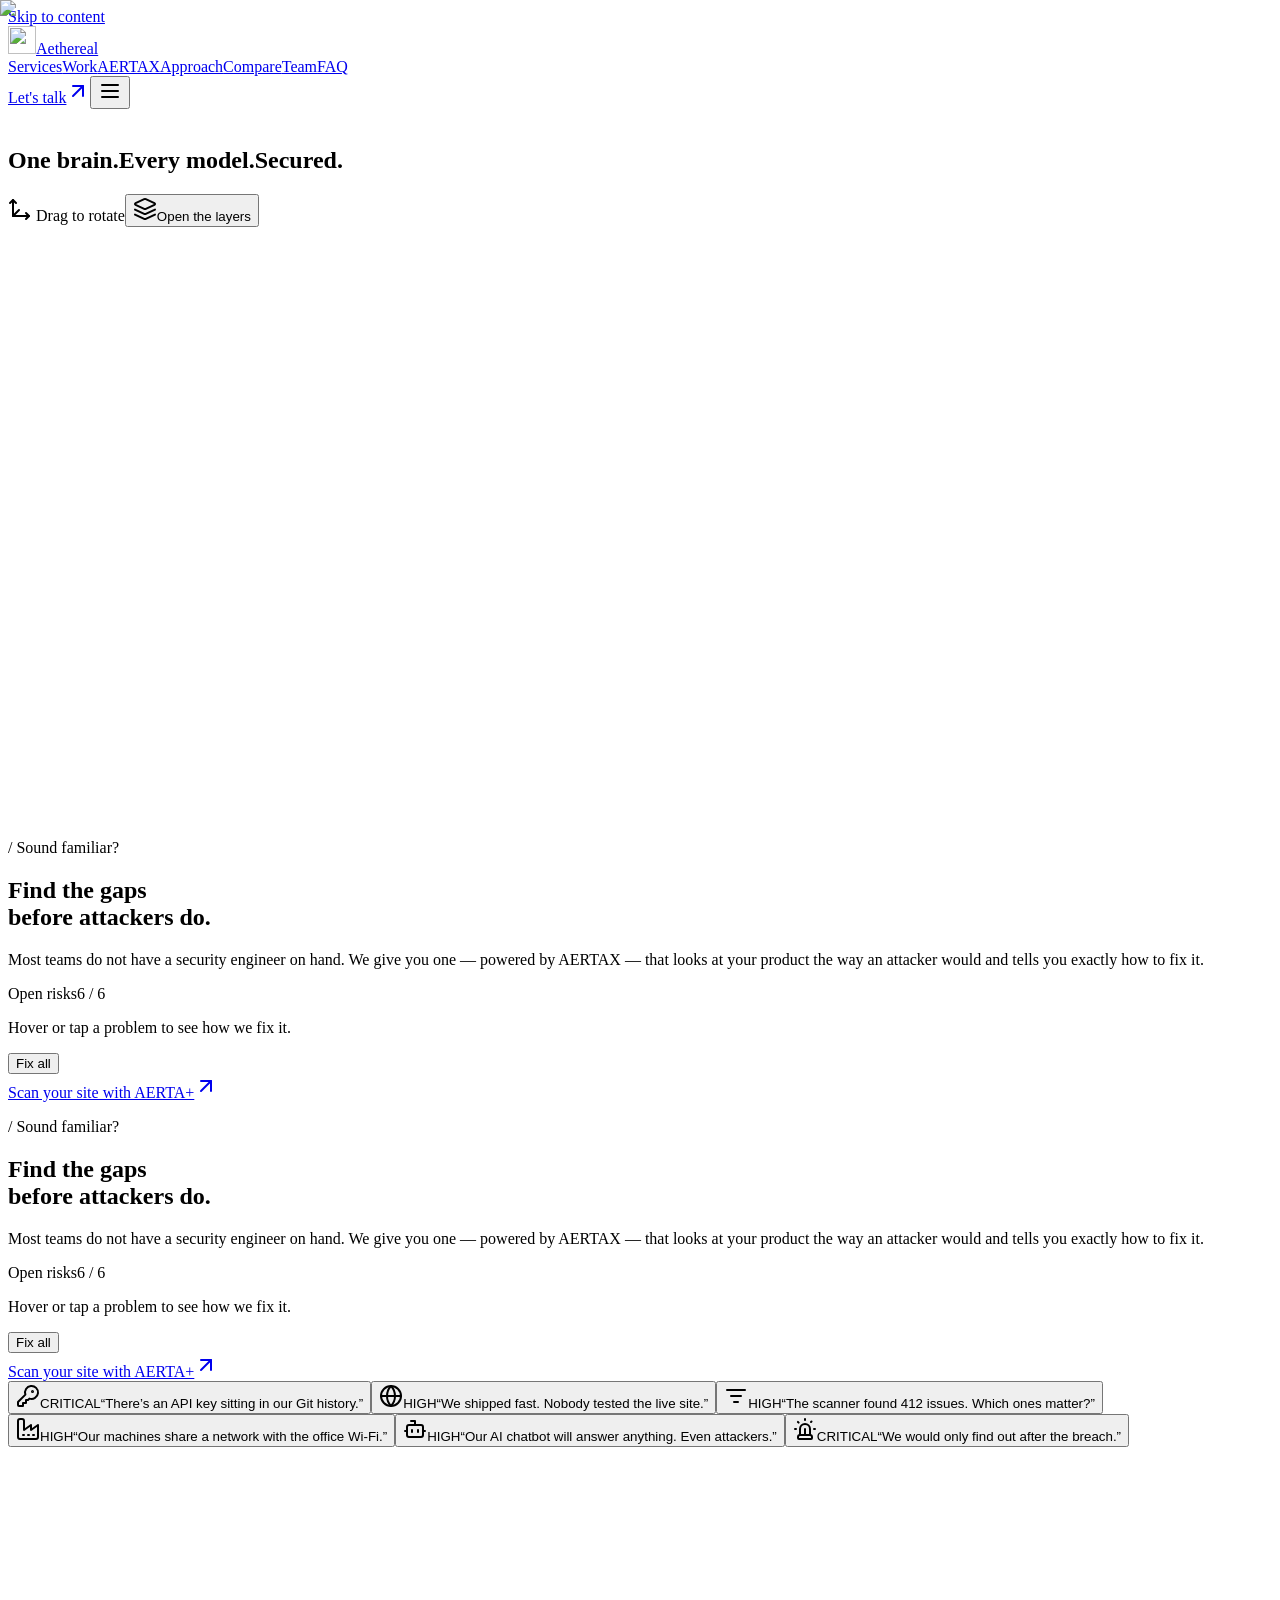
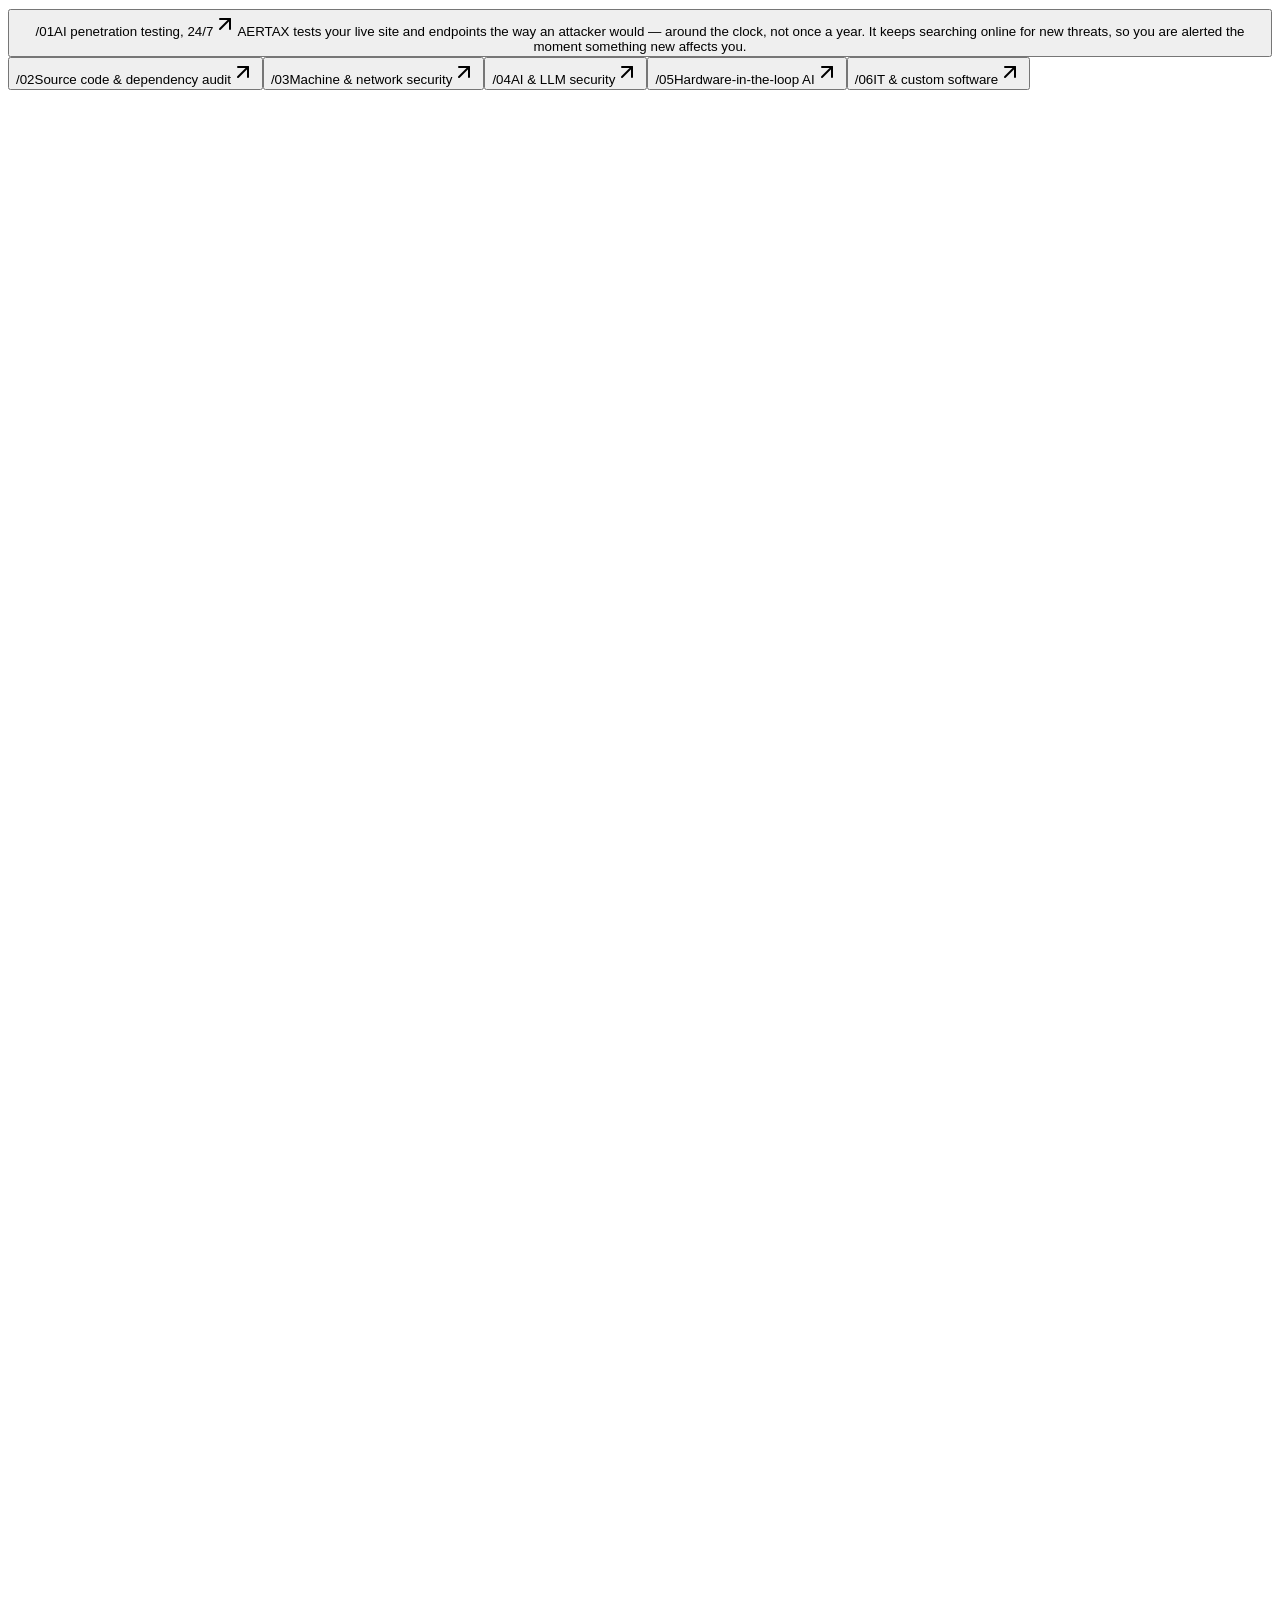
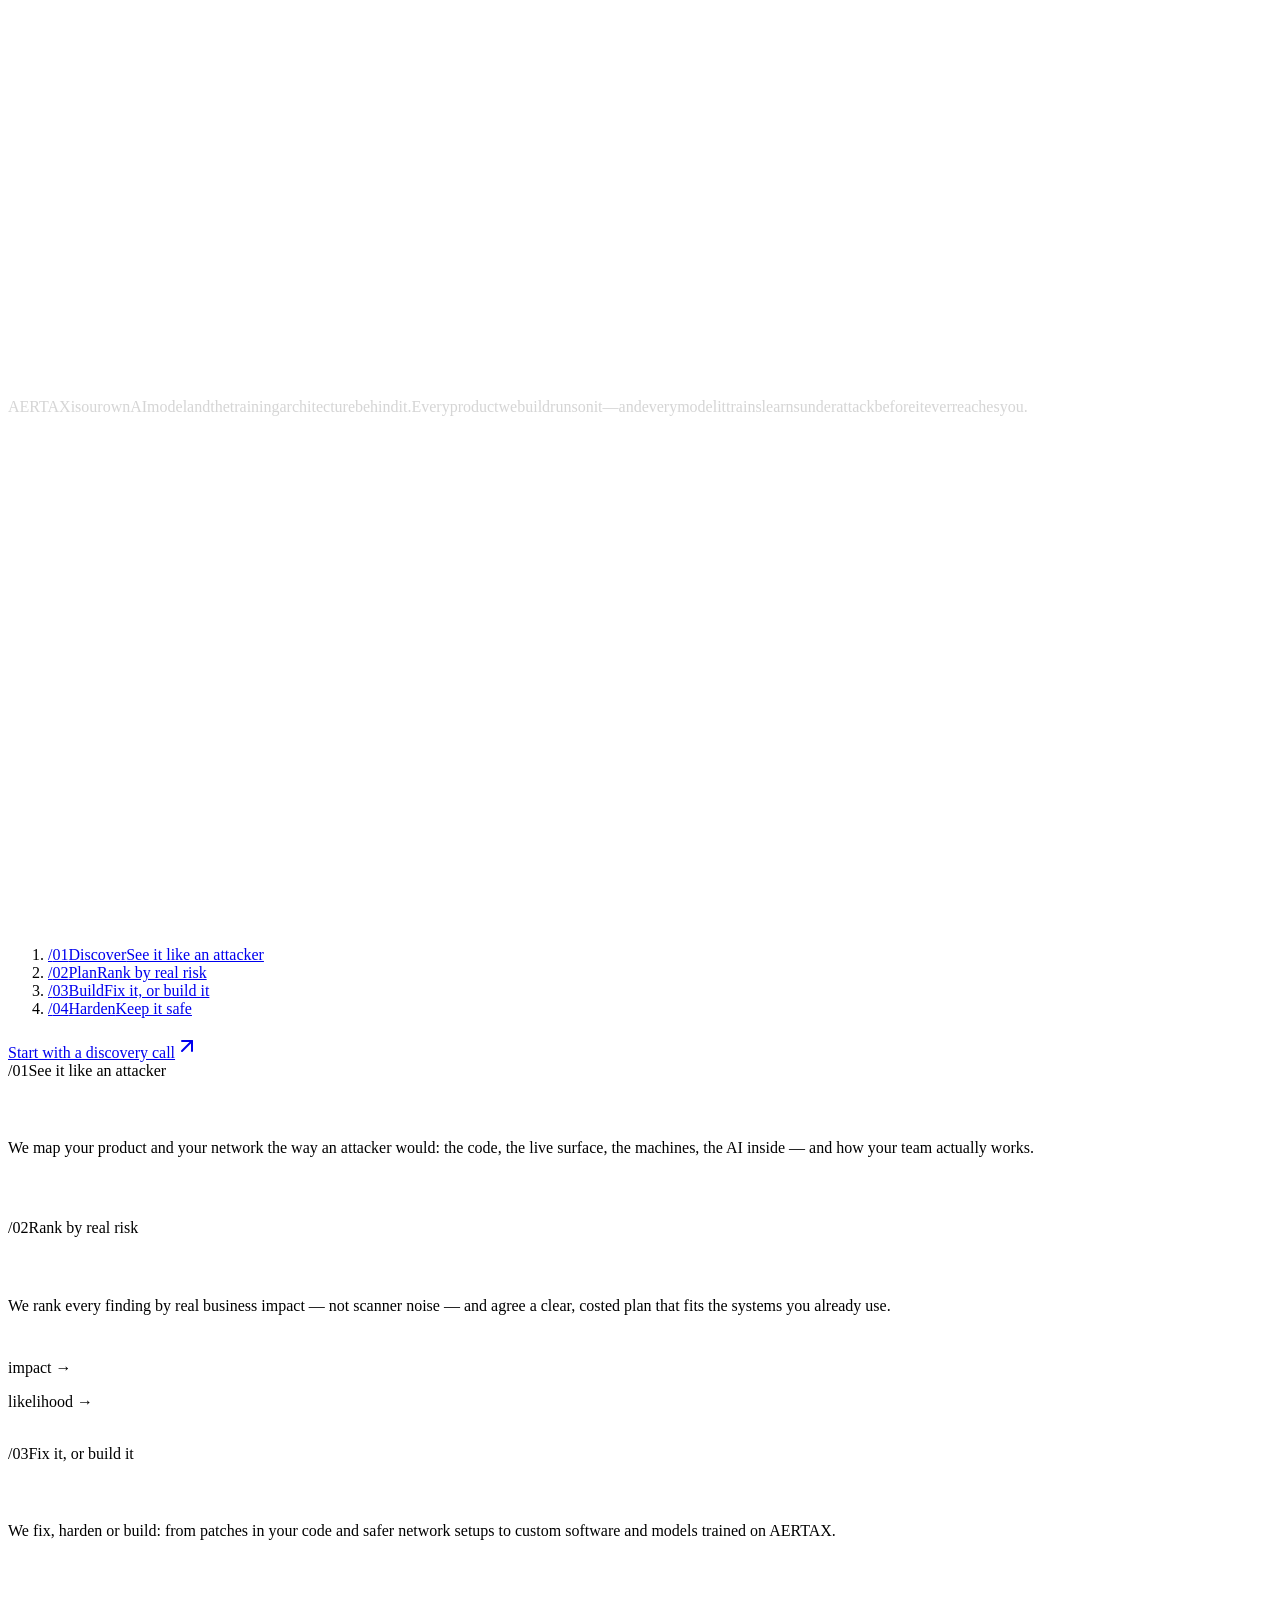
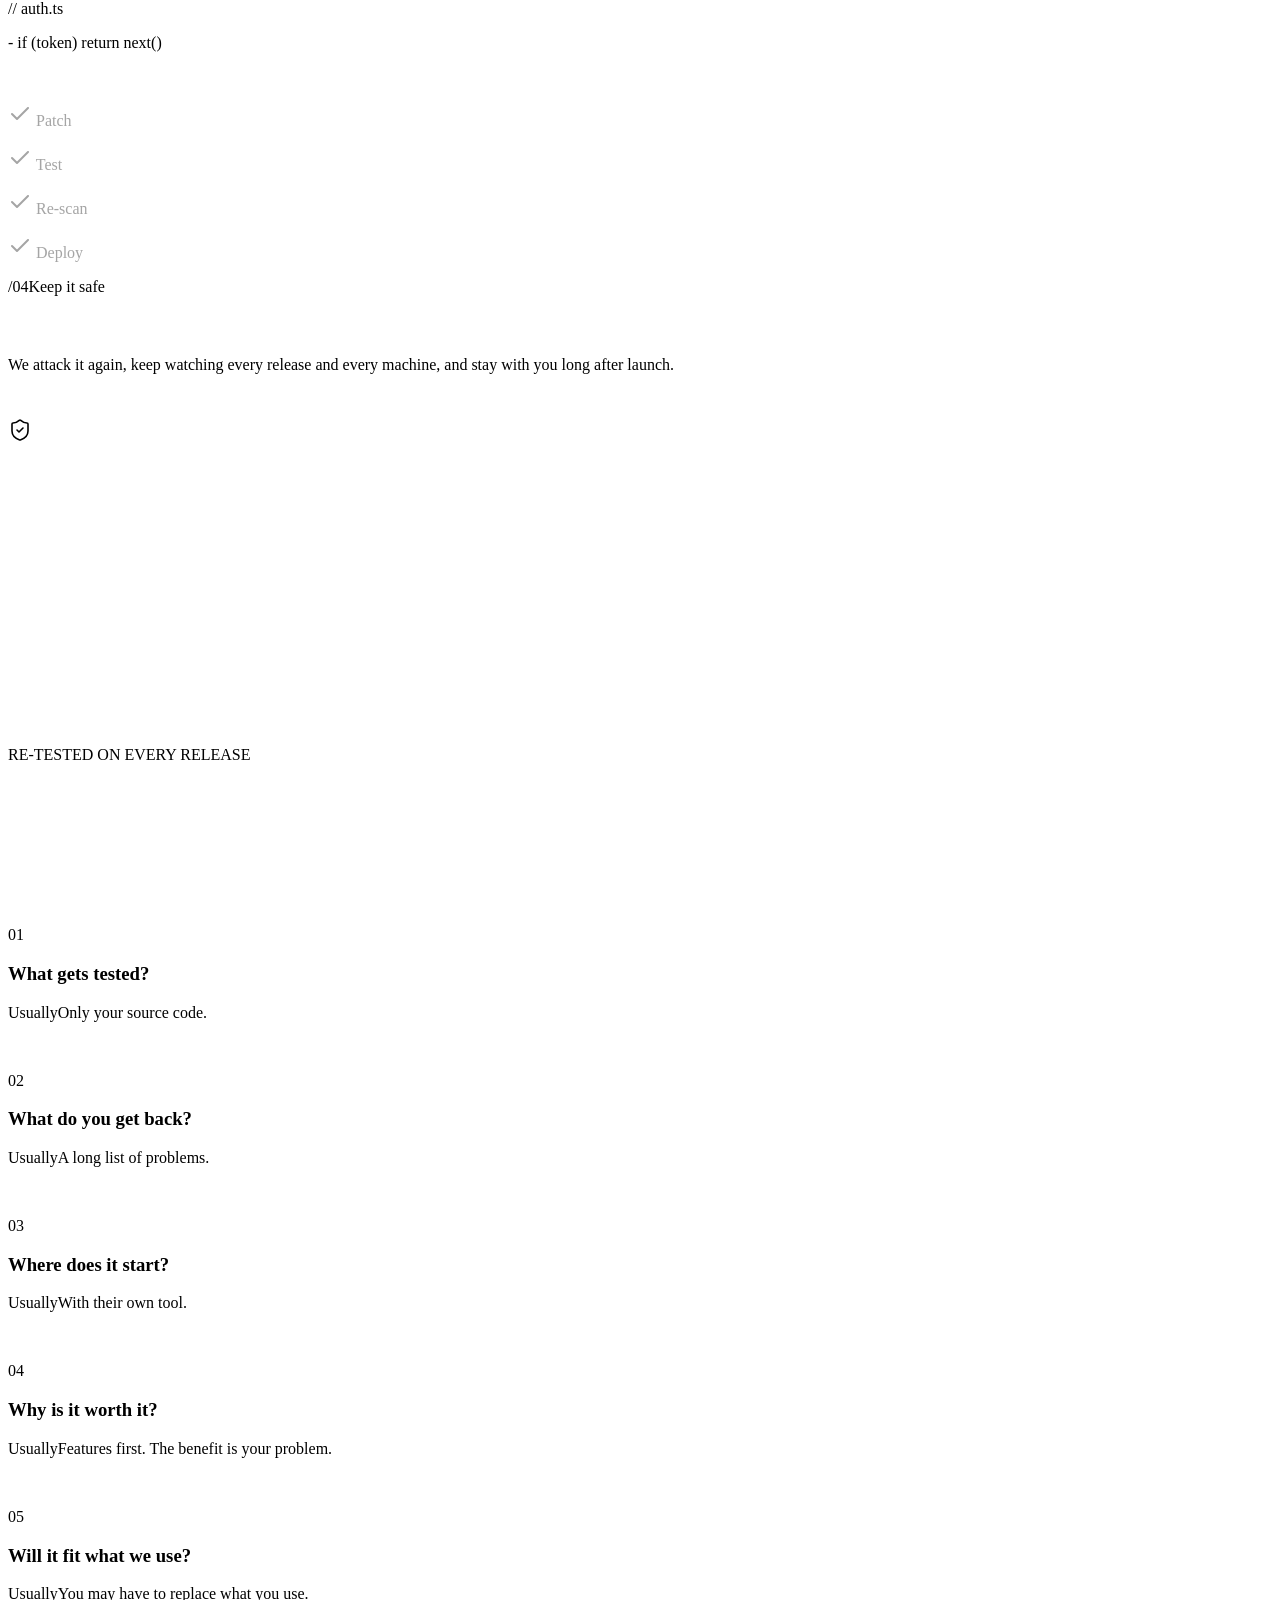
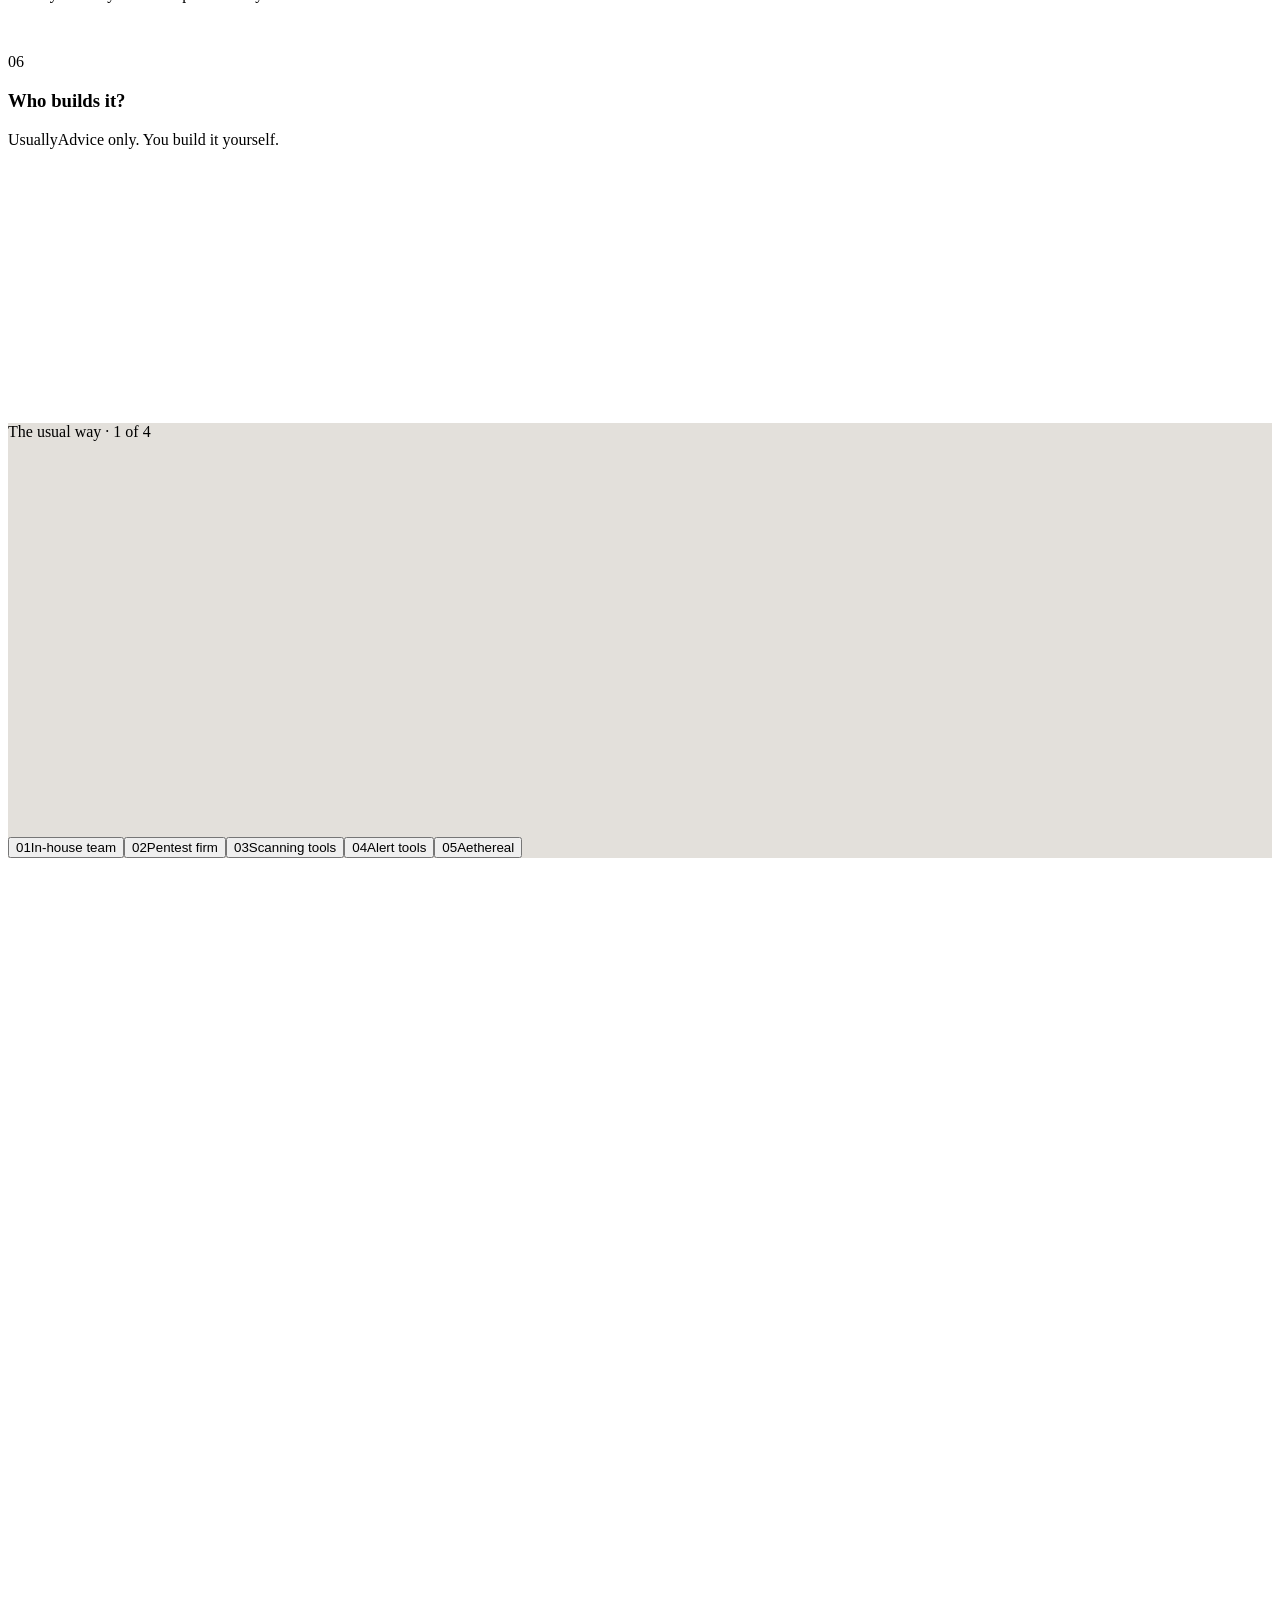
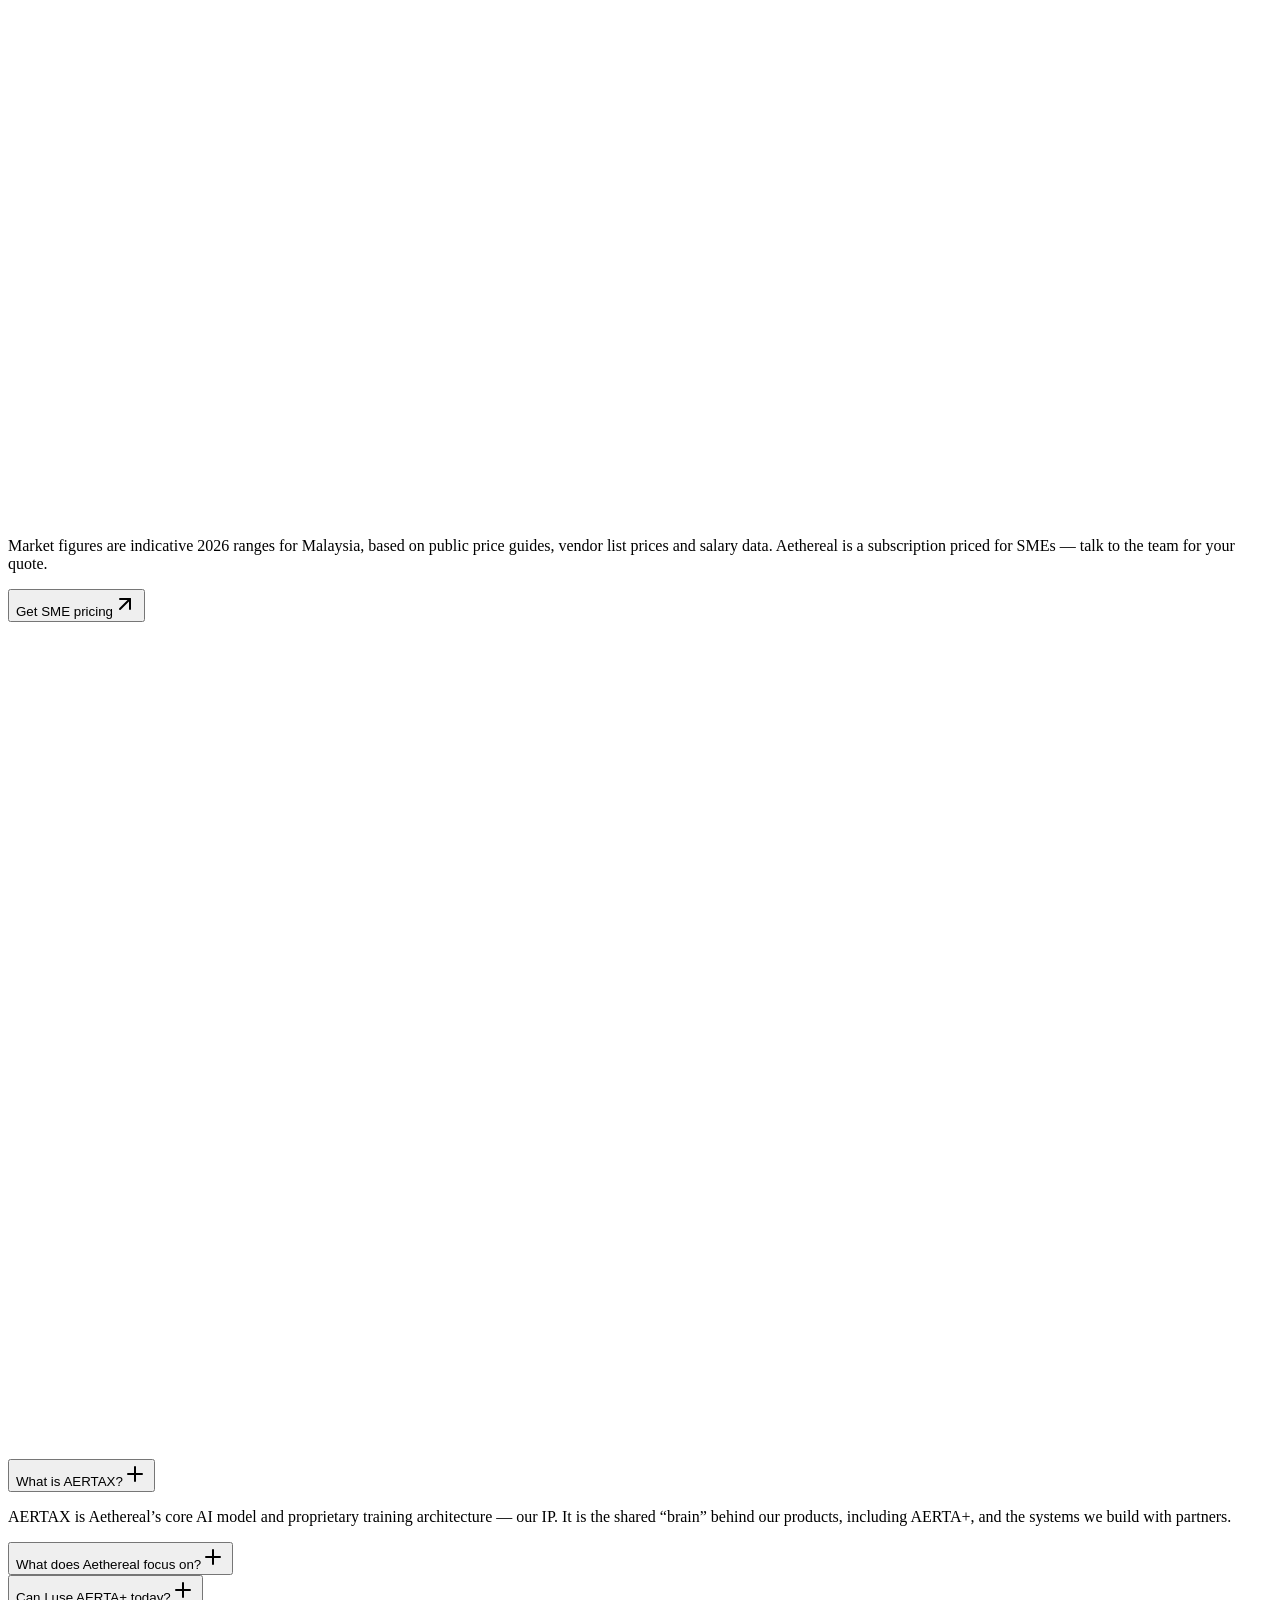
==== index.html @ 9bc09350 "Aethereal website preview build" ====
<!DOCTYPE html><html lang="en" class="__variable_a5cde9 __variable_5cddbb __variable_be18ac"><head><meta charSet="utf-8"/><meta name="viewport" content="width=device-width, initial-scale=1"/><link rel="preload" as="image" href="/aethereal-preview/aethereal-logo.png" fetchPriority="high"/><link rel="stylesheet" href="/aethereal-preview/_next/static/css/ed4f4abc91078426.css" data-precedence="next"/><link rel="preload" as="script" fetchPriority="low" href="/aethereal-preview/_next/static/chunks/webpack-a19230487b73f0ed.js"/><script src="/aethereal-preview/_next/static/chunks/fd9d1056-8ef33f5ef9456d1f.js" async=""></script><script src="/aethereal-preview/_next/static/chunks/117-acf69b7596d2ae2c.js" async=""></script><script src="/aethereal-preview/_next/static/chunks/main-app-e7ba9aab3fcd5971.js" async=""></script><script src="/aethereal-preview/_next/static/chunks/177-78de9520f9c858c4.js" async=""></script><script src="/aethereal-preview/_next/static/chunks/app/page-ae83560b35c409c2.js" async=""></script><script src="/aethereal-preview/_next/static/chunks/app/layout-8864e7af7a93fc76.js" async=""></script><title>Aethereal | AERTAX — The AI Brain Behind Every Model</title><meta name="description" content="Aethereal builds AERTAX, a proprietary AI training architecture focused on AI security — the core intelligence behind AERTA+, hardware-in-the-loop systems and more."/><link rel="icon" href="/aethereal-preview/aethereal-logo.png"/><script src="/aethereal-preview/_next/static/chunks/polyfills-42372ed130431b0a.js" noModule=""></script></head><body class="font-sans"><a href="#main" class="skip-link">Skip to content</a><header class="fixed inset-x-0 top-0 z-50 transition-colors duration-300 border-b border-transparent" style="transform:none"><div class="max-w-[1320px] mx-auto h-16 px-4 sm:px-6 flex items-center justify-between"><a href="#top" class="flex items-center gap-2.5" aria-label="Aethereal — back to top"><span class="grid place-items-center w-8 h-8 rounded-md bg-ink overflow-hidden"><img alt="" loading="lazy" width="28" height="28" decoding="async" data-nimg="1" class="w-6 h-6" style="color:transparent" src="/aethereal-preview/aethereal-logo.png"/></span><span class="font-display font-medium text-lg tracking-[-0.03em] text-ink">Aethereal</span></a><nav class="hidden lg:flex items-center gap-1" aria-label="Main"><a href="#services" class="relative rounded-full px-3.5 py-2 text-sm transition-colors text-muted hover:text-ink"><span class="relative">Services</span></a><a href="#work" class="relative rounded-full px-3.5 py-2 text-sm transition-colors text-muted hover:text-ink"><span class="relative">Work</span></a><a href="#aertax" class="relative rounded-full px-3.5 py-2 text-sm transition-colors text-muted hover:text-ink"><span class="relative">AERTAX</span></a><a href="#approach" class="relative rounded-full px-3.5 py-2 text-sm transition-colors text-muted hover:text-ink"><span class="relative">Approach</span></a><a href="#compare" class="relative rounded-full px-3.5 py-2 text-sm transition-colors text-muted hover:text-ink"><span class="relative">Compare</span></a><a href="#team" class="relative rounded-full px-3.5 py-2 text-sm transition-colors text-muted hover:text-ink"><span class="relative">Team</span></a><a href="#faq" class="relative rounded-full px-3.5 py-2 text-sm transition-colors text-muted hover:text-ink"><span class="relative">FAQ</span></a></nav><div class="flex items-center gap-2"><a href="#contact" class="group inline-flex items-center justify-between gap-6 rounded-lg pl-5 pr-1.5 py-1.5 text-sm font-medium transition-colors bg-card text-ink border border-line hover:bg-white hidden sm:inline-flex !py-1 !pl-4 !gap-4"><span>Let&#x27;s talk</span><span class="grid place-items-center w-9 h-9 rounded-md bg-ink/[0.06] text-ink"><svg xmlns="http://www.w3.org/2000/svg" width="24" height="24" viewBox="0 0 24 24" fill="none" stroke="currentColor" stroke-width="2" stroke-linecap="round" stroke-linejoin="round" class="lucide lucide-arrow-up-right w-4 h-4 transition-transform duration-300 group-hover:rotate-45"><path d="M7 7h10v10"></path><path d="M7 17 17 7"></path></svg></span></a><button type="button" aria-label="Open menu" aria-expanded="false" class="lg:hidden grid place-items-center w-11 h-11 rounded-lg border border-line bg-card cursor-pointer"><svg xmlns="http://www.w3.org/2000/svg" width="24" height="24" viewBox="0 0 24 24" fill="none" stroke="currentColor" stroke-width="2" stroke-linecap="round" stroke-linejoin="round" class="lucide lucide-menu w-4 h-4"><line x1="4" x2="20" y1="12" y2="12"></line><line x1="4" x2="20" y1="6" y2="6"></line><line x1="4" x2="20" y1="18" y2="18"></line></svg></button></div></div><div class="absolute left-0 right-0 bottom-[-1px] h-[2px] bg-teal origin-left" style="transform:scaleX(0)"></div></header><main id="main" class="overflow-x-clip"><section id="top" class="relative pt-20 sm:pt-24 pb-16 sm:pb-20 px-4 sm:px-6 overflow-hidden"><div class="max-w-[1320px] mx-auto flex items-center justify-between gap-4 border-y border-line py-2.5 font-mono text-[11px] uppercase tracking-[0.18em] text-muted" style="opacity:0"><span>Aethereal <span class="hidden sm:inline">— AI security &amp; software house</span></span><span class="hidden md:inline">3.14° N · 101.69° E</span><span>Kuala Lumpur <span class="text-ink"><span class="tabular-nums">--:--</span></span></span></div><div class="max-w-[1320px] mx-auto grid md:grid-cols-12 gap-x-8 lg:gap-x-12 gap-y-8"><div class="md:col-span-6 lg:col-span-7 min-w-0"><h1 class="mt-8 sm:mt-10 font-display font-normal tracking-[-0.055em] leading-[0.92] text-[3.3rem] sm:text-[5rem] md:text-[3.9rem] lg:text-[6.2rem]"><span class="block overflow-hidden pb-[0.06em]"><span class="block " style="transform:translateY(105%)">One brain.</span></span><span class="block overflow-hidden pb-[0.06em]"><span class="block " style="transform:translateY(105%)">Every model.</span></span><span class="block overflow-hidden pb-[0.06em]"><span class="block text-teal-ink" style="transform:translateY(105%)">Secured.</span></span></h1><div class="relative mt-2 w-full max-w-[640px] aspect-square sm:aspect-[5/4] lg:-ml-6"><div class="absolute inset-0" role="img" aria-label="3D Aethereal logo. Drag to rotate, click to separate its layers."><div class="absolute inset-0 grid place-items-center"><div class="relative w-[62%] aspect-square"><div class="absolute inset-[8%] rounded-full bg-teal/25 blur-3xl"></div><img alt="Aethereal logo" fetchPriority="high" decoding="async" data-nimg="fill" class="object-contain drop-shadow-[0_30px_40px_rgba(11,13,16,0.25)] [filter:brightness(1.6)_saturate(0.9)]" style="position:absolute;height:100%;width:100%;left:0;top:0;right:0;bottom:0;color:transparent" src="/aethereal-preview/aethereal-logo.png"/></div></div></div><div class="pointer-events-none absolute left-0 right-0 bottom-2 flex justify-center"><div class="pointer-events-auto flex items-center gap-1 rounded-full border border-line bg-card/80 backdrop-blur px-1.5 py-1.5 text-xs text-muted shadow-sm"><span class="hidden sm:inline-flex items-center gap-1.5 px-2.5"><svg xmlns="http://www.w3.org/2000/svg" width="24" height="24" viewBox="0 0 24 24" fill="none" stroke="currentColor" stroke-width="2" stroke-linecap="round" stroke-linejoin="round" class="lucide lucide-move3d w-3.5 h-3.5"><path d="M5 3v16h16"></path><path d="m5 19 6-6"></path><path d="m2 6 3-3 3 3"></path><path d="m18 16 3 3-3 3"></path></svg> Drag to rotate</span><button type="button" aria-pressed="false" class="inline-flex items-center gap-1.5 rounded-full px-3.5 min-h-[44px] font-medium transition-colors bg-ink/[0.06] text-ink hover:bg-ink/10"><svg xmlns="http://www.w3.org/2000/svg" width="24" height="24" viewBox="0 0 24 24" fill="none" stroke="currentColor" stroke-width="2" stroke-linecap="round" stroke-linejoin="round" class="lucide lucide-layers w-3.5 h-3.5"><path d="m12.83 2.18a2 2 0 0 0-1.66 0L2.6 6.08a1 1 0 0 0 0 1.83l8.58 3.91a2 2 0 0 0 1.66 0l8.58-3.9a1 1 0 0 0 0-1.83Z"></path><path d="m22 17.65-9.17 4.16a2 2 0 0 1-1.66 0L2 17.65"></path><path d="m22 12.65-9.17 4.16a2 2 0 0 1-1.66 0L2 12.65"></path></svg>Open the layers</button></div></div></div></div><div class="md:col-span-6 lg:col-span-5 min-w-0 flex flex-col gap-10 md:pt-12 lg:pt-14"><button type="button" class="group relative block w-full aspect-[16/9] overflow-hidden rounded-2xl bg-ink text-left dot-grid cursor-pointer" aria-label="Play: AERTAX in 30 seconds" style="opacity:0;transform:translateY(24px)"><div class="absolute inset-0 bg-[radial-gradient(circle_at_70%_40%,rgba(167,190,214,0.22),transparent_55%)]"></div><div class="absolute left-4 top-4 right-4 flex justify-between"><p class="font-mono text-[11px] tracking-[0.2em] uppercase text-white/50"><span class="text-teal">/</span> <!-- -->AERTAX in 30 seconds</p><span class="font-mono text-[11px] text-white/50">0:30</span></div><p class="absolute right-[-4%] top-1/2 font-display font-medium tracking-[-0.06em] text-[22vw] lg:text-[9rem] leading-none text-transparent [-webkit-text-stroke:1px_rgba(255,255,255,0.18)]" style="transform:translateY(-50%)">AERTAX</p><div class="absolute left-4 bottom-4 flex items-center gap-3"><span class="grid place-items-center w-12 h-12 rounded-full bg-teal text-ink transition-transform duration-300 group-hover:scale-110"><svg xmlns="http://www.w3.org/2000/svg" width="24" height="24" viewBox="0 0 24 24" fill="none" stroke="currentColor" stroke-width="2" stroke-linecap="round" stroke-linejoin="round" class="lucide lucide-play w-5 h-5 fill-ink ml-0.5"><polygon points="6 3 20 12 6 21 6 3"></polygon></svg></span><span class="text-white text-sm font-medium">What is AERTAX?</span></div></button><div class="lg:mt-auto lg:pb-6" style="opacity:0;transform:translateY(20px)"><p class="text-lg leading-relaxed text-muted">Aethereal builds <span class="text-ink font-medium">AERTAX</span> — our own security AI. It protects the software you ship and every machine on your network, and each problem it finds comes with the fix. As a software house, we also design the IT that fits how you already work.</p><div class="mt-7 flex flex-wrap items-baseline gap-x-5 gap-y-2"><span class="font-mono text-[11px] uppercase tracking-[0.18em] text-muted">Now open to</span><button type="button" class="group inline-flex items-center gap-1 min-h-[44px] font-display text-lg font-medium tracking-[-0.02em] underline decoration-ink/20 underline-offset-[6px] hover:decoration-teal-ink transition-colors cursor-pointer">Partnerships<svg xmlns="http://www.w3.org/2000/svg" width="24" height="24" viewBox="0 0 24 24" fill="none" stroke="currentColor" stroke-width="2" stroke-linecap="round" stroke-linejoin="round" class="lucide lucide-arrow-up-right w-4 h-4 text-teal-ink transition-transform duration-300 group-hover:rotate-45"><path d="M7 7h10v10"></path><path d="M7 17 17 7"></path></svg></button><button type="button" class="group inline-flex items-center gap-1 min-h-[44px] font-display text-lg font-medium tracking-[-0.02em] underline decoration-ink/20 underline-offset-[6px] hover:decoration-teal-ink transition-colors cursor-pointer">Pilot projects<svg xmlns="http://www.w3.org/2000/svg" width="24" height="24" viewBox="0 0 24 24" fill="none" stroke="currentColor" stroke-width="2" stroke-linecap="round" stroke-linejoin="round" class="lucide lucide-arrow-up-right w-4 h-4 text-teal-ink transition-transform duration-300 group-hover:rotate-45"><path d="M7 7h10v10"></path><path d="M7 17 17 7"></path></svg></button><button type="button" class="group inline-flex items-center gap-1 min-h-[44px] font-display text-lg font-medium tracking-[-0.02em] underline decoration-ink/20 underline-offset-[6px] hover:decoration-teal-ink transition-colors cursor-pointer">Investment<svg xmlns="http://www.w3.org/2000/svg" width="24" height="24" viewBox="0 0 24 24" fill="none" stroke="currentColor" stroke-width="2" stroke-linecap="round" stroke-linejoin="round" class="lucide lucide-arrow-up-right w-4 h-4 text-teal-ink transition-transform duration-300 group-hover:rotate-45"><path d="M7 7h10v10"></path><path d="M7 17 17 7"></path></svg></button></div><div class="mt-6 flex flex-col gap-2.5"><a href="#contact" class="group inline-flex items-center justify-between gap-6 rounded-lg pl-5 pr-1.5 py-1.5 text-sm font-medium transition-colors bg-ink text-white hover:bg-black "><span>Book a meeting</span><span class="grid place-items-center w-9 h-9 rounded-md bg-teal text-ink"><svg xmlns="http://www.w3.org/2000/svg" width="24" height="24" viewBox="0 0 24 24" fill="none" stroke="currentColor" stroke-width="2" stroke-linecap="round" stroke-linejoin="round" class="lucide lucide-arrow-up-right w-4 h-4 transition-transform duration-300 group-hover:rotate-45"><path d="M7 7h10v10"></path><path d="M7 17 17 7"></path></svg></span></a><a href="https://aertaplus.aethereal.my/" class="group inline-flex items-center justify-between gap-6 rounded-lg pl-5 pr-1.5 py-1.5 text-sm font-medium transition-colors bg-card text-ink border border-line hover:bg-white " target="_blank" rel="noopener noreferrer"><span>Scan your site with AERTA+</span><span class="grid place-items-center w-9 h-9 rounded-md bg-ink/[0.06] text-ink"><svg xmlns="http://www.w3.org/2000/svg" width="24" height="24" viewBox="0 0 24 24" fill="none" stroke="currentColor" stroke-width="2" stroke-linecap="round" stroke-linejoin="round" class="lucide lucide-arrow-up-right w-4 h-4 transition-transform duration-300 group-hover:rotate-45"><path d="M7 7h10v10"></path><path d="M7 17 17 7"></path></svg></span></a></div><div class="mt-10 pt-6 border-t border-line"><p class="font-mono text-[11px] tracking-[0.2em] uppercase text-muted"><span class="text-teal-ink">/</span> <!-- -->Backed by &amp; working with</p><div class="mt-4 overflow-hidden fade-x"><div class="marquee flex w-max items-center gap-10"><img alt="NEXEA" loading="lazy" width="120" height="40" decoding="async" data-nimg="1" class="h-10 w-auto object-contain grayscale mix-blend-multiply opacity-70" style="color:transparent" src="/aethereal-preview/images/logos/support/nexea.png"/><img alt="SDEC" loading="lazy" width="120" height="40" decoding="async" data-nimg="1" class="h-10 w-auto object-contain grayscale mix-blend-multiply opacity-70" style="color:transparent" src="/aethereal-preview/images/logos/support/sdec.png"/><img alt="UTS" loading="lazy" width="120" height="40" decoding="async" data-nimg="1" class="h-10 w-auto object-contain grayscale mix-blend-multiply opacity-70" style="color:transparent" src="/aethereal-preview/images/logos/support/uts.png"/><img alt="Sky Germ" loading="lazy" width="120" height="40" decoding="async" data-nimg="1" class="h-10 w-auto object-contain grayscale mix-blend-multiply opacity-70" style="color:transparent" src="/aethereal-preview/images/logos/client/sky-germ.png"/><img alt="SwitchGrid" loading="lazy" width="120" height="40" decoding="async" data-nimg="1" class="h-10 w-auto object-contain grayscale mix-blend-multiply opacity-70" style="color:transparent" src="/aethereal-preview/images/logos/client/switchgrid.png"/><img alt="Tuai" loading="lazy" width="120" height="40" decoding="async" data-nimg="1" class="h-10 w-auto object-contain grayscale mix-blend-multiply opacity-70" style="color:transparent" src="/aethereal-preview/images/logos/client/tuai.png"/><img alt="Stratetics Experts" loading="lazy" width="120" height="40" decoding="async" data-nimg="1" class="h-10 w-auto object-contain grayscale mix-blend-multiply opacity-70" style="color:transparent" src="/aethereal-preview/images/logos/client/stratetics-experts.png"/><img alt="Teduh Jiwa" loading="lazy" width="120" height="40" decoding="async" data-nimg="1" class="h-10 w-auto object-contain grayscale mix-blend-multiply opacity-70" style="color:transparent" src="/aethereal-preview/images/logos/client/teduh-jiwa.png"/><img alt="" loading="lazy" width="120" height="40" decoding="async" data-nimg="1" class="h-10 w-auto object-contain grayscale mix-blend-multiply opacity-70" style="color:transparent" src="/aethereal-preview/images/logos/support/nexea.png"/><img alt="" loading="lazy" width="120" height="40" decoding="async" data-nimg="1" class="h-10 w-auto object-contain grayscale mix-blend-multiply opacity-70" style="color:transparent" src="/aethereal-preview/images/logos/support/sdec.png"/><img alt="" loading="lazy" width="120" height="40" decoding="async" data-nimg="1" class="h-10 w-auto object-contain grayscale mix-blend-multiply opacity-70" style="color:transparent" src="/aethereal-preview/images/logos/support/uts.png"/><img alt="" loading="lazy" width="120" height="40" decoding="async" data-nimg="1" class="h-10 w-auto object-contain grayscale mix-blend-multiply opacity-70" style="color:transparent" src="/aethereal-preview/images/logos/client/sky-germ.png"/><img alt="" loading="lazy" width="120" height="40" decoding="async" data-nimg="1" class="h-10 w-auto object-contain grayscale mix-blend-multiply opacity-70" style="color:transparent" src="/aethereal-preview/images/logos/client/switchgrid.png"/><img alt="" loading="lazy" width="120" height="40" decoding="async" data-nimg="1" class="h-10 w-auto object-contain grayscale mix-blend-multiply opacity-70" style="color:transparent" src="/aethereal-preview/images/logos/client/tuai.png"/><img alt="" loading="lazy" width="120" height="40" decoding="async" data-nimg="1" class="h-10 w-auto object-contain grayscale mix-blend-multiply opacity-70" style="color:transparent" src="/aethereal-preview/images/logos/client/stratetics-experts.png"/><img alt="" loading="lazy" width="120" height="40" decoding="async" data-nimg="1" class="h-10 w-auto object-contain grayscale mix-blend-multiply opacity-70" style="color:transparent" src="/aethereal-preview/images/logos/client/teduh-jiwa.png"/></div></div></div></div></div></div></section><section class="relative px-4 sm:px-6 py-24 sm:py-32 border-y border-line bg-card/50 overflow-hidden"><div class="hidden xl:block relative max-w-[1320px] mx-auto min-h-[760px]"><div class="absolute left-[2%] top-[4%]" style="opacity:0;transform:translateX(-90px) translateY(70px)"><button type="button" aria-pressed="false" class="group relative block w-[min(340px,100%)] xl:w-[290px] text-left cursor-pointer"><span aria-hidden="true" class="absolute inset-x-3 inset-y-0 rounded-xl border border-line bg-card/70" style="transform:none"></span><span aria-hidden="true" class="absolute inset-x-1.5 inset-y-0 rounded-xl border border-line bg-card" style="transform:none"></span><span class="relative flex items-start gap-3 rounded-xl border px-3.5 py-3 shadow-[0_12px_32px_-16px_rgba(11,13,16,0.35)] transition-colors duration-300 bg-white border-line text-ink group-hover:border-ink/25"><span class="mt-0.5 grid place-items-center w-8 h-8 rounded-lg shrink-0 transition-colors duration-300 bg-ink/[0.06] text-ink"><svg xmlns="http://www.w3.org/2000/svg" width="24" height="24" viewBox="0 0 24 24" fill="none" stroke="currentColor" stroke-width="2" stroke-linecap="round" stroke-linejoin="round" class="lucide lucide-key-round w-4 h-4"><path d="M2 18v3c0 .6.4 1 1 1h4v-3h3v-3h2l1.4-1.4a6.5 6.5 0 1 0-4-4Z"></path><circle cx="16.5" cy="7.5" r=".5" fill="currentColor"></circle></svg></span><span class="min-w-0"><span class="inline-block rounded px-1.5 py-0.5 font-mono text-[11px] font-medium tracking-[0.12em] text-[#c4332b] bg-[#c4332b]/10">CRITICAL</span><span class="mt-1.5 block text-[15px] leading-snug text-ink" style="opacity:1;transform:none">“There’s an API key sitting in our Git history.”</span></span></span></button></div><div class="absolute right-[3%] top-[0%]" style="opacity:0;transform:translateX(90px) translateY(42px)"><button type="button" aria-pressed="false" class="group relative block w-[min(340px,100%)] xl:w-[290px] text-left cursor-pointer"><span aria-hidden="true" class="absolute inset-x-3 inset-y-0 rounded-xl border border-line bg-card/70" style="transform:none"></span><span aria-hidden="true" class="absolute inset-x-1.5 inset-y-0 rounded-xl border border-line bg-card" style="transform:none"></span><span class="relative flex items-start gap-3 rounded-xl border px-3.5 py-3 shadow-[0_12px_32px_-16px_rgba(11,13,16,0.35)] transition-colors duration-300 bg-white border-line text-ink group-hover:border-ink/25"><span class="mt-0.5 grid place-items-center w-8 h-8 rounded-lg shrink-0 transition-colors duration-300 bg-ink/[0.06] text-ink"><svg xmlns="http://www.w3.org/2000/svg" width="24" height="24" viewBox="0 0 24 24" fill="none" stroke="currentColor" stroke-width="2" stroke-linecap="round" stroke-linejoin="round" class="lucide lucide-globe w-4 h-4"><circle cx="12" cy="12" r="10"></circle><path d="M12 2a14.5 14.5 0 0 0 0 20 14.5 14.5 0 0 0 0-20"></path><path d="M2 12h20"></path></svg></span><span class="min-w-0"><span class="inline-block rounded px-1.5 py-0.5 font-mono text-[11px] font-medium tracking-[0.12em] text-[#b45309] bg-[#b45309]/10">HIGH</span><span class="mt-1.5 block text-[15px] leading-snug text-ink" style="opacity:1;transform:none">“We shipped fast. Nobody tested the live site.”</span></span></span></button></div><div class="absolute left-0 top-[42%]" style="opacity:0;transform:translateX(-120px) translateY(56px)"><button type="button" aria-pressed="false" class="group relative block w-[min(340px,100%)] xl:w-[290px] text-left cursor-pointer"><span aria-hidden="true" class="absolute inset-x-3 inset-y-0 rounded-xl border border-line bg-card/70" style="transform:none"></span><span aria-hidden="true" class="absolute inset-x-1.5 inset-y-0 rounded-xl border border-line bg-card" style="transform:none"></span><span class="relative flex items-start gap-3 rounded-xl border px-3.5 py-3 shadow-[0_12px_32px_-16px_rgba(11,13,16,0.35)] transition-colors duration-300 bg-white border-line text-ink group-hover:border-ink/25"><span class="mt-0.5 grid place-items-center w-8 h-8 rounded-lg shrink-0 transition-colors duration-300 bg-ink/[0.06] text-ink"><svg xmlns="http://www.w3.org/2000/svg" width="24" height="24" viewBox="0 0 24 24" fill="none" stroke="currentColor" stroke-width="2" stroke-linecap="round" stroke-linejoin="round" class="lucide lucide-list-filter w-4 h-4"><path d="M3 6h18"></path><path d="M7 12h10"></path><path d="M10 18h4"></path></svg></span><span class="min-w-0"><span class="inline-block rounded px-1.5 py-0.5 font-mono text-[11px] font-medium tracking-[0.12em] text-[#b45309] bg-[#b45309]/10">HIGH</span><span class="mt-1.5 block text-[15px] leading-snug text-ink" style="opacity:1;transform:none">“The scanner found 412 issues. Which ones matter?”</span></span></span></button></div><div class="absolute right-0 top-[40%]" style="opacity:0;transform:translateX(120px) translateY(77px)"><button type="button" aria-pressed="false" class="group relative block w-[min(340px,100%)] xl:w-[290px] text-left cursor-pointer"><span aria-hidden="true" class="absolute inset-x-3 inset-y-0 rounded-xl border border-line bg-card/70" style="transform:none"></span><span aria-hidden="true" class="absolute inset-x-1.5 inset-y-0 rounded-xl border border-line bg-card" style="transform:none"></span><span class="relative flex items-start gap-3 rounded-xl border px-3.5 py-3 shadow-[0_12px_32px_-16px_rgba(11,13,16,0.35)] transition-colors duration-300 bg-white border-line text-ink group-hover:border-ink/25"><span class="mt-0.5 grid place-items-center w-8 h-8 rounded-lg shrink-0 transition-colors duration-300 bg-ink/[0.06] text-ink"><svg xmlns="http://www.w3.org/2000/svg" width="24" height="24" viewBox="0 0 24 24" fill="none" stroke="currentColor" stroke-width="2" stroke-linecap="round" stroke-linejoin="round" class="lucide lucide-factory w-4 h-4"><path d="M2 20a2 2 0 0 0 2 2h16a2 2 0 0 0 2-2V8l-7 5V8l-7 5V4a2 2 0 0 0-2-2H4a2 2 0 0 0-2 2Z"></path><path d="M17 18h1"></path><path d="M12 18h1"></path><path d="M7 18h1"></path></svg></span><span class="min-w-0"><span class="inline-block rounded px-1.5 py-0.5 font-mono text-[11px] font-medium tracking-[0.12em] text-[#b45309] bg-[#b45309]/10">HIGH</span><span class="mt-1.5 block text-[15px] leading-snug text-ink" style="opacity:1;transform:none">“Our machines share a network with the office Wi-Fi.”</span></span></span></button></div><div class="absolute left-[7%] bottom-[2%]" style="opacity:0;transform:translateX(-80px) translateY(49px)"><button type="button" aria-pressed="false" class="group relative block w-[min(340px,100%)] xl:w-[290px] text-left cursor-pointer"><span aria-hidden="true" class="absolute inset-x-3 inset-y-0 rounded-xl border border-line bg-card/70" style="transform:none"></span><span aria-hidden="true" class="absolute inset-x-1.5 inset-y-0 rounded-xl border border-line bg-card" style="transform:none"></span><span class="relative flex items-start gap-3 rounded-xl border px-3.5 py-3 shadow-[0_12px_32px_-16px_rgba(11,13,16,0.35)] transition-colors duration-300 bg-white border-line text-ink group-hover:border-ink/25"><span class="mt-0.5 grid place-items-center w-8 h-8 rounded-lg shrink-0 transition-colors duration-300 bg-ink/[0.06] text-ink"><svg xmlns="http://www.w3.org/2000/svg" width="24" height="24" viewBox="0 0 24 24" fill="none" stroke="currentColor" stroke-width="2" stroke-linecap="round" stroke-linejoin="round" class="lucide lucide-bot w-4 h-4"><path d="M12 8V4H8"></path><rect width="16" height="12" x="4" y="8" rx="2"></rect><path d="M2 14h2"></path><path d="M20 14h2"></path><path d="M15 13v2"></path><path d="M9 13v2"></path></svg></span><span class="min-w-0"><span class="inline-block rounded px-1.5 py-0.5 font-mono text-[11px] font-medium tracking-[0.12em] text-[#b45309] bg-[#b45309]/10">HIGH</span><span class="mt-1.5 block text-[15px] leading-snug text-ink" style="opacity:1;transform:none">“Our AI chatbot will answer anything. Even attackers.”</span></span></span></button></div><div class="absolute right-[8%] bottom-[0%]" style="opacity:0;transform:translateX(80px) translateY(63px)"><button type="button" aria-pressed="false" class="group relative block w-[min(340px,100%)] xl:w-[290px] text-left cursor-pointer"><span aria-hidden="true" class="absolute inset-x-3 inset-y-0 rounded-xl border border-line bg-card/70" style="transform:none"></span><span aria-hidden="true" class="absolute inset-x-1.5 inset-y-0 rounded-xl border border-line bg-card" style="transform:none"></span><span class="relative flex items-start gap-3 rounded-xl border px-3.5 py-3 shadow-[0_12px_32px_-16px_rgba(11,13,16,0.35)] transition-colors duration-300 bg-white border-line text-ink group-hover:border-ink/25"><span class="mt-0.5 grid place-items-center w-8 h-8 rounded-lg shrink-0 transition-colors duration-300 bg-ink/[0.06] text-ink"><svg xmlns="http://www.w3.org/2000/svg" width="24" height="24" viewBox="0 0 24 24" fill="none" stroke="currentColor" stroke-width="2" stroke-linecap="round" stroke-linejoin="round" class="lucide lucide-siren w-4 h-4"><path d="M7 18v-6a5 5 0 1 1 10 0v6"></path><path d="M5 21a1 1 0 0 0 1 1h12a1 1 0 0 0 1-1v-1a2 2 0 0 0-2-2H7a2 2 0 0 0-2 2z"></path><path d="M21 12h1"></path><path d="M18.5 4.5 18 5"></path><path d="M2 12h1"></path><path d="M12 2v1"></path><path d="m4.929 4.929.707.707"></path><path d="M12 12v6"></path></svg></span><span class="min-w-0"><span class="inline-block rounded px-1.5 py-0.5 font-mono text-[11px] font-medium tracking-[0.12em] text-[#c4332b] bg-[#c4332b]/10">CRITICAL</span><span class="mt-1.5 block text-[15px] leading-snug text-ink" style="opacity:1;transform:none">“We would only find out after the breach.”</span></span></span></button></div><div class="absolute inset-0 grid place-items-center"><div class="relative z-10 mx-auto max-w-lg text-center"><p class="font-mono text-[11px] tracking-[0.2em] uppercase text-muted"><span class="text-teal-ink">/</span> <!-- -->Sound familiar?</p><h2 class="font-display font-normal tracking-[-0.045em] leading-[1.0] text-[2.6rem] sm:text-[3.4rem] lg:text-[4.4rem] text-ink mt-5">Find the gaps<br/>before <span class="text-teal-ink">attackers do.</span></h2><p class="mt-6 text-muted text-lg leading-relaxed">Most teams do not have a security engineer on hand. We give you one — powered by AERTAX — that looks at your product the way an attacker would and tells you exactly how to fix it.</p><div class="mt-8 mx-auto max-w-sm rounded-xl border border-line bg-card p-4 text-left"><div class="flex items-center justify-between text-sm"><span class="font-medium">Open risks</span><span class="font-mono tabular-nums" aria-live="polite">6<!-- --> / <!-- -->6</span></div><div class="mt-2.5 h-2 rounded-full bg-ink/[0.07] overflow-hidden"><div class="h-full rounded-full"></div></div><div class="mt-3 flex items-center justify-between gap-3"><p class="text-xs text-muted">Hover or tap a problem to see how we fix it.</p><button type="button" class="shrink-0 rounded-md border border-line px-3 min-h-[44px] text-xs font-medium hover:bg-ink hover:text-white transition-colors">Fix all</button></div></div><a href="https://aertaplus.aethereal.my/" class="group inline-flex items-center justify-between gap-6 rounded-lg pl-5 pr-1.5 py-1.5 text-sm font-medium transition-colors bg-ink text-white hover:bg-black mt-6" target="_blank" rel="noopener noreferrer"><span>Scan your site with AERTA+</span><span class="grid place-items-center w-9 h-9 rounded-md bg-teal text-ink"><svg xmlns="http://www.w3.org/2000/svg" width="24" height="24" viewBox="0 0 24 24" fill="none" stroke="currentColor" stroke-width="2" stroke-linecap="round" stroke-linejoin="round" class="lucide lucide-arrow-up-right w-4 h-4 transition-transform duration-300 group-hover:rotate-45"><path d="M7 7h10v10"></path><path d="M7 17 17 7"></path></svg></span></a></div></div></div><div class="xl:hidden"><div class="relative z-10 mx-auto max-w-lg text-center"><p class="font-mono text-[11px] tracking-[0.2em] uppercase text-muted"><span class="text-teal-ink">/</span> <!-- -->Sound familiar?</p><h2 class="font-display font-normal tracking-[-0.045em] leading-[1.0] text-[2.6rem] sm:text-[3.4rem] lg:text-[4.4rem] text-ink mt-5">Find the gaps<br/>before <span class="text-teal-ink">attackers do.</span></h2><p class="mt-6 text-muted text-lg leading-relaxed">Most teams do not have a security engineer on hand. We give you one — powered by AERTAX — that looks at your product the way an attacker would and tells you exactly how to fix it.</p><div class="mt-8 mx-auto max-w-sm rounded-xl border border-line bg-card p-4 text-left"><div class="flex items-center justify-between text-sm"><span class="font-medium">Open risks</span><span class="font-mono tabular-nums" aria-live="polite">6<!-- --> / <!-- -->6</span></div><div class="mt-2.5 h-2 rounded-full bg-ink/[0.07] overflow-hidden"><div class="h-full rounded-full"></div></div><div class="mt-3 flex items-center justify-between gap-3"><p class="text-xs text-muted">Hover or tap a problem to see how we fix it.</p><button type="button" class="shrink-0 rounded-md border border-line px-3 min-h-[44px] text-xs font-medium hover:bg-ink hover:text-white transition-colors">Fix all</button></div></div><a href="https://aertaplus.aethereal.my/" class="group inline-flex items-center justify-between gap-6 rounded-lg pl-5 pr-1.5 py-1.5 text-sm font-medium transition-colors bg-ink text-white hover:bg-black mt-6" target="_blank" rel="noopener noreferrer"><span>Scan your site with AERTA+</span><span class="grid place-items-center w-9 h-9 rounded-md bg-teal text-ink"><svg xmlns="http://www.w3.org/2000/svg" width="24" height="24" viewBox="0 0 24 24" fill="none" stroke="currentColor" stroke-width="2" stroke-linecap="round" stroke-linejoin="round" class="lucide lucide-arrow-up-right w-4 h-4 transition-transform duration-300 group-hover:rotate-45"><path d="M7 7h10v10"></path><path d="M7 17 17 7"></path></svg></span></a></div><div class="mt-14 grid sm:grid-cols-2 gap-x-4 gap-y-6 justify-items-center"><button type="button" aria-pressed="false" class="group relative block w-[min(340px,100%)] xl:w-[290px] text-left cursor-pointer"><span aria-hidden="true" class="absolute inset-x-3 inset-y-0 rounded-xl border border-line bg-card/70" style="transform:translateY(14px)"></span><span aria-hidden="true" class="absolute inset-x-1.5 inset-y-0 rounded-xl border border-line bg-card" style="transform:translateY(7px)"></span><span class="relative flex items-start gap-3 rounded-xl border px-3.5 py-3 shadow-[0_12px_32px_-16px_rgba(11,13,16,0.35)] transition-colors duration-300 bg-white border-line text-ink group-hover:border-ink/25"><span class="mt-0.5 grid place-items-center w-8 h-8 rounded-lg shrink-0 transition-colors duration-300 bg-ink/[0.06] text-ink"><svg xmlns="http://www.w3.org/2000/svg" width="24" height="24" viewBox="0 0 24 24" fill="none" stroke="currentColor" stroke-width="2" stroke-linecap="round" stroke-linejoin="round" class="lucide lucide-key-round w-4 h-4"><path d="M2 18v3c0 .6.4 1 1 1h4v-3h3v-3h2l1.4-1.4a6.5 6.5 0 1 0-4-4Z"></path><circle cx="16.5" cy="7.5" r=".5" fill="currentColor"></circle></svg></span><span class="min-w-0"><span class="inline-block rounded px-1.5 py-0.5 font-mono text-[11px] font-medium tracking-[0.12em] text-[#c4332b] bg-[#c4332b]/10">CRITICAL</span><span class="mt-1.5 block text-[15px] leading-snug text-ink" style="opacity:1;transform:none">“There’s an API key sitting in our Git history.”</span></span></span></button><button type="button" aria-pressed="false" class="group relative block w-[min(340px,100%)] xl:w-[290px] text-left cursor-pointer"><span aria-hidden="true" class="absolute inset-x-3 inset-y-0 rounded-xl border border-line bg-card/70" style="transform:translateY(14px)"></span><span aria-hidden="true" class="absolute inset-x-1.5 inset-y-0 rounded-xl border border-line bg-card" style="transform:translateY(7px)"></span><span class="relative flex items-start gap-3 rounded-xl border px-3.5 py-3 shadow-[0_12px_32px_-16px_rgba(11,13,16,0.35)] transition-colors duration-300 bg-white border-line text-ink group-hover:border-ink/25"><span class="mt-0.5 grid place-items-center w-8 h-8 rounded-lg shrink-0 transition-colors duration-300 bg-ink/[0.06] text-ink"><svg xmlns="http://www.w3.org/2000/svg" width="24" height="24" viewBox="0 0 24 24" fill="none" stroke="currentColor" stroke-width="2" stroke-linecap="round" stroke-linejoin="round" class="lucide lucide-globe w-4 h-4"><circle cx="12" cy="12" r="10"></circle><path d="M12 2a14.5 14.5 0 0 0 0 20 14.5 14.5 0 0 0 0-20"></path><path d="M2 12h20"></path></svg></span><span class="min-w-0"><span class="inline-block rounded px-1.5 py-0.5 font-mono text-[11px] font-medium tracking-[0.12em] text-[#b45309] bg-[#b45309]/10">HIGH</span><span class="mt-1.5 block text-[15px] leading-snug text-ink" style="opacity:1;transform:none">“We shipped fast. Nobody tested the live site.”</span></span></span></button><button type="button" aria-pressed="false" class="group relative block w-[min(340px,100%)] xl:w-[290px] text-left cursor-pointer"><span aria-hidden="true" class="absolute inset-x-3 inset-y-0 rounded-xl border border-line bg-card/70" style="transform:translateY(14px)"></span><span aria-hidden="true" class="absolute inset-x-1.5 inset-y-0 rounded-xl border border-line bg-card" style="transform:translateY(7px)"></span><span class="relative flex items-start gap-3 rounded-xl border px-3.5 py-3 shadow-[0_12px_32px_-16px_rgba(11,13,16,0.35)] transition-colors duration-300 bg-white border-line text-ink group-hover:border-ink/25"><span class="mt-0.5 grid place-items-center w-8 h-8 rounded-lg shrink-0 transition-colors duration-300 bg-ink/[0.06] text-ink"><svg xmlns="http://www.w3.org/2000/svg" width="24" height="24" viewBox="0 0 24 24" fill="none" stroke="currentColor" stroke-width="2" stroke-linecap="round" stroke-linejoin="round" class="lucide lucide-list-filter w-4 h-4"><path d="M3 6h18"></path><path d="M7 12h10"></path><path d="M10 18h4"></path></svg></span><span class="min-w-0"><span class="inline-block rounded px-1.5 py-0.5 font-mono text-[11px] font-medium tracking-[0.12em] text-[#b45309] bg-[#b45309]/10">HIGH</span><span class="mt-1.5 block text-[15px] leading-snug text-ink" style="opacity:1;transform:none">“The scanner found 412 issues. Which ones matter?”</span></span></span></button><button type="button" aria-pressed="false" class="group relative block w-[min(340px,100%)] xl:w-[290px] text-left cursor-pointer"><span aria-hidden="true" class="absolute inset-x-3 inset-y-0 rounded-xl border border-line bg-card/70" style="transform:translateY(14px)"></span><span aria-hidden="true" class="absolute inset-x-1.5 inset-y-0 rounded-xl border border-line bg-card" style="transform:translateY(7px)"></span><span class="relative flex items-start gap-3 rounded-xl border px-3.5 py-3 shadow-[0_12px_32px_-16px_rgba(11,13,16,0.35)] transition-colors duration-300 bg-white border-line text-ink group-hover:border-ink/25"><span class="mt-0.5 grid place-items-center w-8 h-8 rounded-lg shrink-0 transition-colors duration-300 bg-ink/[0.06] text-ink"><svg xmlns="http://www.w3.org/2000/svg" width="24" height="24" viewBox="0 0 24 24" fill="none" stroke="currentColor" stroke-width="2" stroke-linecap="round" stroke-linejoin="round" class="lucide lucide-factory w-4 h-4"><path d="M2 20a2 2 0 0 0 2 2h16a2 2 0 0 0 2-2V8l-7 5V8l-7 5V4a2 2 0 0 0-2-2H4a2 2 0 0 0-2 2Z"></path><path d="M17 18h1"></path><path d="M12 18h1"></path><path d="M7 18h1"></path></svg></span><span class="min-w-0"><span class="inline-block rounded px-1.5 py-0.5 font-mono text-[11px] font-medium tracking-[0.12em] text-[#b45309] bg-[#b45309]/10">HIGH</span><span class="mt-1.5 block text-[15px] leading-snug text-ink" style="opacity:1;transform:none">“Our machines share a network with the office Wi-Fi.”</span></span></span></button><button type="button" aria-pressed="false" class="group relative block w-[min(340px,100%)] xl:w-[290px] text-left cursor-pointer"><span aria-hidden="true" class="absolute inset-x-3 inset-y-0 rounded-xl border border-line bg-card/70" style="transform:translateY(14px)"></span><span aria-hidden="true" class="absolute inset-x-1.5 inset-y-0 rounded-xl border border-line bg-card" style="transform:translateY(7px)"></span><span class="relative flex items-start gap-3 rounded-xl border px-3.5 py-3 shadow-[0_12px_32px_-16px_rgba(11,13,16,0.35)] transition-colors duration-300 bg-white border-line text-ink group-hover:border-ink/25"><span class="mt-0.5 grid place-items-center w-8 h-8 rounded-lg shrink-0 transition-colors duration-300 bg-ink/[0.06] text-ink"><svg xmlns="http://www.w3.org/2000/svg" width="24" height="24" viewBox="0 0 24 24" fill="none" stroke="currentColor" stroke-width="2" stroke-linecap="round" stroke-linejoin="round" class="lucide lucide-bot w-4 h-4"><path d="M12 8V4H8"></path><rect width="16" height="12" x="4" y="8" rx="2"></rect><path d="M2 14h2"></path><path d="M20 14h2"></path><path d="M15 13v2"></path><path d="M9 13v2"></path></svg></span><span class="min-w-0"><span class="inline-block rounded px-1.5 py-0.5 font-mono text-[11px] font-medium tracking-[0.12em] text-[#b45309] bg-[#b45309]/10">HIGH</span><span class="mt-1.5 block text-[15px] leading-snug text-ink" style="opacity:1;transform:none">“Our AI chatbot will answer anything. Even attackers.”</span></span></span></button><button type="button" aria-pressed="false" class="group relative block w-[min(340px,100%)] xl:w-[290px] text-left cursor-pointer"><span aria-hidden="true" class="absolute inset-x-3 inset-y-0 rounded-xl border border-line bg-card/70" style="transform:translateY(14px)"></span><span aria-hidden="true" class="absolute inset-x-1.5 inset-y-0 rounded-xl border border-line bg-card" style="transform:translateY(7px)"></span><span class="relative flex items-start gap-3 rounded-xl border px-3.5 py-3 shadow-[0_12px_32px_-16px_rgba(11,13,16,0.35)] transition-colors duration-300 bg-white border-line text-ink group-hover:border-ink/25"><span class="mt-0.5 grid place-items-center w-8 h-8 rounded-lg shrink-0 transition-colors duration-300 bg-ink/[0.06] text-ink"><svg xmlns="http://www.w3.org/2000/svg" width="24" height="24" viewBox="0 0 24 24" fill="none" stroke="currentColor" stroke-width="2" stroke-linecap="round" stroke-linejoin="round" class="lucide lucide-siren w-4 h-4"><path d="M7 18v-6a5 5 0 1 1 10 0v6"></path><path d="M5 21a1 1 0 0 0 1 1h12a1 1 0 0 0 1-1v-1a2 2 0 0 0-2-2H7a2 2 0 0 0-2 2z"></path><path d="M21 12h1"></path><path d="M18.5 4.5 18 5"></path><path d="M2 12h1"></path><path d="M12 2v1"></path><path d="m4.929 4.929.707.707"></path><path d="M12 12v6"></path></svg></span><span class="min-w-0"><span class="inline-block rounded px-1.5 py-0.5 font-mono text-[11px] font-medium tracking-[0.12em] text-[#c4332b] bg-[#c4332b]/10">CRITICAL</span><span class="mt-1.5 block text-[15px] leading-snug text-ink" style="opacity:1;transform:none">“We would only find out after the breach.”</span></span></span></button></div></div></section><section id="services" class="px-4 sm:px-6 py-24 sm:py-32"><div class="max-w-[1320px] mx-auto"><div class="grid lg:grid-cols-12 gap-8 items-end"><div class="lg:col-span-7" style="opacity:0;transform:translateY(28px)"><p class="font-mono text-[11px] tracking-[0.2em] uppercase text-muted"><span class="text-teal-ink">/</span> <!-- -->What we do</p><h2 class="font-display font-normal tracking-[-0.045em] leading-[1.0] text-[2.6rem] sm:text-[3.4rem] lg:text-[4.4rem] text-ink mt-5">Security for<br/>everything you ship.</h2></div><div class="lg:col-span-5" style="opacity:0;transform:translateY(28px)"><p class="text-muted text-lg leading-relaxed">From the website your customers use to the AI behind it and the hardware it runs on — one team, one core model, one plain-English report.</p></div></div><div class="mt-14 grid md:grid-cols-12 gap-6 lg:gap-10"><div class="md:col-span-5" role="tablist" aria-label="Services"><button type="button" role="tab" aria-selected="true" aria-controls="service-panel" class="group relative w-full text-left border-b border-line first:border-t py-5 pl-5 pr-2 cursor-pointer"><span class="absolute left-0 top-4 bottom-4 w-[3px] rounded-full bg-teal origin-top" style="transform:none"></span><span class="flex items-baseline gap-4"><span class="font-mono text-xs text-teal-ink">/<!-- -->01</span><span class="flex-1 font-display text-xl sm:text-2xl font-medium tracking-[-0.03em] transition-colors text-ink">AI penetration testing, 24/7</span><svg xmlns="http://www.w3.org/2000/svg" width="24" height="24" viewBox="0 0 24 24" fill="none" stroke="currentColor" stroke-width="2" stroke-linecap="round" stroke-linejoin="round" class="lucide lucide-arrow-up-right w-5 h-5 shrink-0 transition-all duration-300 opacity-100 rotate-45 text-teal-ink"><path d="M7 7h10v10"></path><path d="M7 17 17 7"></path></svg></span><span class="md:hidden block overflow-hidden" style="height:auto;opacity:1"><span class="block pt-3 pl-10 text-muted leading-relaxed">AERTAX tests your live site and endpoints the way an attacker would — around the clock, not once a year. It keeps searching online for new threats, so you are alerted the moment something new affects you.</span></span></button><button type="button" role="tab" aria-selected="false" aria-controls="service-panel" class="group relative w-full text-left border-b border-line first:border-t py-5 pl-5 pr-2 cursor-pointer"><span class="absolute left-0 top-4 bottom-4 w-[3px] rounded-full bg-teal origin-top" style="transform:scaleY(0)"></span><span class="flex items-baseline gap-4"><span class="font-mono text-xs text-muted">/<!-- -->02</span><span class="flex-1 font-display text-xl sm:text-2xl font-medium tracking-[-0.03em] transition-colors text-ink/45 group-hover:text-ink/75">Source code &amp; dependency audit</span><svg xmlns="http://www.w3.org/2000/svg" width="24" height="24" viewBox="0 0 24 24" fill="none" stroke="currentColor" stroke-width="2" stroke-linecap="round" stroke-linejoin="round" class="lucide lucide-arrow-up-right w-5 h-5 shrink-0 transition-all duration-300 opacity-0"><path d="M7 7h10v10"></path><path d="M7 17 17 7"></path></svg></span></button><button type="button" role="tab" aria-selected="false" aria-controls="service-panel" class="group relative w-full text-left border-b border-line first:border-t py-5 pl-5 pr-2 cursor-pointer"><span class="absolute left-0 top-4 bottom-4 w-[3px] rounded-full bg-teal origin-top" style="transform:scaleY(0)"></span><span class="flex items-baseline gap-4"><span class="font-mono text-xs text-muted">/<!-- -->03</span><span class="flex-1 font-display text-xl sm:text-2xl font-medium tracking-[-0.03em] transition-colors text-ink/45 group-hover:text-ink/75">Machine &amp; network security</span><svg xmlns="http://www.w3.org/2000/svg" width="24" height="24" viewBox="0 0 24 24" fill="none" stroke="currentColor" stroke-width="2" stroke-linecap="round" stroke-linejoin="round" class="lucide lucide-arrow-up-right w-5 h-5 shrink-0 transition-all duration-300 opacity-0"><path d="M7 7h10v10"></path><path d="M7 17 17 7"></path></svg></span></button><button type="button" role="tab" aria-selected="false" aria-controls="service-panel" class="group relative w-full text-left border-b border-line first:border-t py-5 pl-5 pr-2 cursor-pointer"><span class="absolute left-0 top-4 bottom-4 w-[3px] rounded-full bg-teal origin-top" style="transform:scaleY(0)"></span><span class="flex items-baseline gap-4"><span class="font-mono text-xs text-muted">/<!-- -->04</span><span class="flex-1 font-display text-xl sm:text-2xl font-medium tracking-[-0.03em] transition-colors text-ink/45 group-hover:text-ink/75">AI &amp; LLM security</span><svg xmlns="http://www.w3.org/2000/svg" width="24" height="24" viewBox="0 0 24 24" fill="none" stroke="currentColor" stroke-width="2" stroke-linecap="round" stroke-linejoin="round" class="lucide lucide-arrow-up-right w-5 h-5 shrink-0 transition-all duration-300 opacity-0"><path d="M7 7h10v10"></path><path d="M7 17 17 7"></path></svg></span></button><button type="button" role="tab" aria-selected="false" aria-controls="service-panel" class="group relative w-full text-left border-b border-line first:border-t py-5 pl-5 pr-2 cursor-pointer"><span class="absolute left-0 top-4 bottom-4 w-[3px] rounded-full bg-teal origin-top" style="transform:scaleY(0)"></span><span class="flex items-baseline gap-4"><span class="font-mono text-xs text-muted">/<!-- -->05</span><span class="flex-1 font-display text-xl sm:text-2xl font-medium tracking-[-0.03em] transition-colors text-ink/45 group-hover:text-ink/75">Hardware-in-the-loop AI</span><svg xmlns="http://www.w3.org/2000/svg" width="24" height="24" viewBox="0 0 24 24" fill="none" stroke="currentColor" stroke-width="2" stroke-linecap="round" stroke-linejoin="round" class="lucide lucide-arrow-up-right w-5 h-5 shrink-0 transition-all duration-300 opacity-0"><path d="M7 7h10v10"></path><path d="M7 17 17 7"></path></svg></span></button><button type="button" role="tab" aria-selected="false" aria-controls="service-panel" class="group relative w-full text-left border-b border-line first:border-t py-5 pl-5 pr-2 cursor-pointer"><span class="absolute left-0 top-4 bottom-4 w-[3px] rounded-full bg-teal origin-top" style="transform:scaleY(0)"></span><span class="flex items-baseline gap-4"><span class="font-mono text-xs text-muted">/<!-- -->06</span><span class="flex-1 font-display text-xl sm:text-2xl font-medium tracking-[-0.03em] transition-colors text-ink/45 group-hover:text-ink/75">IT &amp; custom software</span><svg xmlns="http://www.w3.org/2000/svg" width="24" height="24" viewBox="0 0 24 24" fill="none" stroke="currentColor" stroke-width="2" stroke-linecap="round" stroke-linejoin="round" class="lucide lucide-arrow-up-right w-5 h-5 shrink-0 transition-all duration-300 opacity-0"><path d="M7 7h10v10"></path><path d="M7 17 17 7"></path></svg></span></button></div><div class="md:col-span-7" id="service-panel" role="tabpanel" aria-live="polite"><div class="md:sticky md:top-24 lg:top-28"><div class="relative aspect-[16/11] overflow-hidden rounded-2xl bg-ink ring-1 ring-ink/10 shadow-[0_30px_80px_-40px_rgba(11,13,16,0.6)]"><div class="absolute inset-0" style="opacity:0;transform:scale(0.98)"><div class="absolute inset-0 flex flex-col"><div class="flex items-center gap-2 px-4 h-10 border-b border-white/10"><span class="w-2.5 h-2.5 rounded-full bg-white/15"></span><span class="w-2.5 h-2.5 rounded-full bg-white/15"></span><span class="w-2.5 h-2.5 rounded-full bg-white/15"></span><span class="ml-3 flex-1 truncate rounded-md bg-white/[0.06] px-3 py-1 font-mono text-[11px] text-white/60">https://your-app.com</span></div><div class="relative flex-1 overflow-hidden"><div class="absolute inset-0 p-5 grid grid-cols-3 gap-3 opacity-60"><div class="col-span-3 h-8 rounded bg-white/[0.06]"></div><div class="col-span-2 h-28 rounded bg-white/[0.06]"></div><div class="h-28 rounded bg-white/[0.06]"></div><div class="h-16 rounded bg-white/[0.06]"></div><div class="h-16 rounded bg-white/[0.06]"></div><div class="h-16 rounded bg-white/[0.06]"></div></div><div class="scan-y absolute inset-x-0 top-0 h-10 bg-gradient-to-b from-transparent via-teal/25 to-transparent border-b border-teal/60"></div><div class="absolute right-4 bottom-4 left-4 sm:left-auto flex flex-col gap-2 sm:w-[260px]"><div class="flex items-center gap-2.5 rounded-lg border border-white/10 bg-ink/90 backdrop-blur px-3 py-2 text-xs text-white/85" style="opacity:0;transform:translateX(24px)"><span class="rounded px-1.5 py-0.5 font-mono text-[11px] text-red-300 bg-red-400/10">HIGH</span>/debug route publicly reachable</div><div class="flex items-center gap-2.5 rounded-lg border border-white/10 bg-ink/90 backdrop-blur px-3 py-2 text-xs text-white/85" style="opacity:0;transform:translateX(24px)"><span class="rounded px-1.5 py-0.5 font-mono text-[11px] text-amber-200 bg-amber-300/10">MED</span>Missing Content-Security-Policy</div><div class="flex items-center gap-2.5 rounded-lg border border-white/10 bg-ink/90 backdrop-blur px-3 py-2 text-xs text-white/85" style="opacity:0;transform:translateX(24px)"><span class="rounded px-1.5 py-0.5 font-mono text-[11px] text-white/60 bg-white/10">LOW</span>Server version exposed in headers</div></div></div></div></div></div><div class="mt-5 hidden md:flex flex-col lg:flex-row items-start justify-between gap-4 lg:gap-6" style="opacity:0;transform:translateY(8px)"><p class="max-w-md text-muted leading-relaxed">AERTAX tests your live site and endpoints the way an attacker would — around the clock, not once a year. It keeps searching online for new threats, so you are alerted the moment something new affects you.</p><div class="flex flex-wrap justify-end gap-1.5 max-w-[220px]"><span class="rounded-full border border-line px-2.5 py-1 text-xs text-muted">24/7 alerts</span><span class="rounded-full border border-line px-2.5 py-1 text-xs text-muted">Live threat tracking</span><span class="rounded-full border border-line px-2.5 py-1 text-xs text-muted">Known CVEs</span></div></div></div></div></div></div></section><section id="work" class="px-4 sm:px-6 py-24 sm:py-32 border-t border-line"><div class="max-w-[1320px] mx-auto"><div class="flex flex-col sm:flex-row sm:items-end justify-between gap-6"><div class="" style="opacity:0;transform:translateY(28px)"><p class="font-mono text-[11px] tracking-[0.2em] uppercase text-muted"><span class="text-teal-ink">/</span> <!-- -->What we&#x27;ve built</p><h2 class="font-display font-normal tracking-[-0.045em] leading-[1.0] text-[2.6rem] sm:text-[3.4rem] lg:text-[4.4rem] text-ink mt-5">Built on AERTAX.<br/>Working today.</h2></div><div class="" style="opacity:0;transform:translateY(28px)"><p class="max-w-sm text-muted leading-relaxed">Two places our core model is already at work — one you can try in minutes, one guarding the machines that keep a business running.</p></div></div><div class="mt-14 flex flex-col gap-4"><div style="opacity:0;transform:translateY(40px)"><article class="group relative grid md:grid-cols-2 gap-3 rounded-3xl border border-line bg-card p-3 overflow-hidden"><div aria-hidden="true" class="pointer-events-none absolute inset-0 opacity-0 group-hover:opacity-100 transition-opacity duration-500" style="background:radial-gradient(420px circle at var(--mx) var(--my), rgba(167,190,214,0.10), transparent 60%)"></div><div class="relative flex flex-col p-4 sm:p-6 "><div class="flex items-center justify-between gap-3"><p class="font-mono text-[11px] tracking-[0.2em] uppercase text-muted"><span class="text-teal-ink">/</span> <!-- -->AERTA+ · Live product</p><span class="flex shrink-0 items-center gap-1.5 whitespace-nowrap text-xs text-muted"><span class="w-1.5 h-1.5 rounded-full bg-teal"></span> In use</span></div><h3 class="mt-8 font-display text-3xl sm:text-4xl font-medium tracking-[-0.035em] leading-[1.05]">Test your website — not just the code. Live, too.</h3><p class="mt-4 text-muted leading-relaxed max-w-lg">Most scanners stop at your repository. AERTA+ checks the source and probes the running site, then explains every finding in plain English with the fix.</p><dl class="mt-10 lg:mt-auto grid grid-cols-3 gap-4 border-t border-line"><div class="pt-5 min-w-0"><dt class="sr-only">Source + live testing</dt><dd class="font-display text-2xl sm:text-4xl font-medium tracking-[-0.04em] truncate"><span class="tabular-nums ">0-in-1</span></dd><p class="mt-1.5 font-mono text-[11px] sm:text-[11px] uppercase tracking-[0.12em] text-muted leading-snug">Source + live testing</p></div><div class="pt-5 min-w-0"><dt class="sr-only">Phase live recon</dt><dd class="font-display text-2xl sm:text-4xl font-medium tracking-[-0.04em] truncate"><span class="tabular-nums ">0</span></dd><p class="mt-1.5 font-mono text-[11px] sm:text-[11px] uppercase tracking-[0.12em] text-muted leading-snug">Phase live recon</p></div><div class="pt-5 min-w-0"><dt class="sr-only">To first findings</dt><dd class="font-display text-2xl sm:text-4xl font-medium tracking-[-0.04em] truncate"><span class="tabular-nums ">&lt;0 min</span></dd><p class="mt-1.5 font-mono text-[11px] sm:text-[11px] uppercase tracking-[0.12em] text-muted leading-snug">To first findings</p></div></dl><a href="https://aertaplus.aethereal.my/" target="_blank" rel="noopener noreferrer" class="mt-8 inline-flex w-fit items-center gap-2 rounded-lg bg-ink px-4 min-h-[44px] text-sm font-medium text-white hover:bg-black transition-colors cursor-pointer">Scan your site<svg xmlns="http://www.w3.org/2000/svg" width="24" height="24" viewBox="0 0 24 24" fill="none" stroke="currentColor" stroke-width="2" stroke-linecap="round" stroke-linejoin="round" class="lucide lucide-arrow-up-right w-4 h-4 text-teal transition-transform duration-300 group-hover:rotate-45"><path d="M7 7h10v10"></path><path d="M7 17 17 7"></path></svg></a></div><div class="relative "><div class="relative h-full min-h-[340px] rounded-2xl bg-ink dot-grid p-4 sm:p-5 flex flex-col gap-3 overflow-hidden"><div class="absolute -right-24 -top-24 w-72 h-72 rounded-full bg-teal/20 blur-3xl"></div><div class="relative flex items-center justify-between"><span class="font-mono text-[11px] text-white/50">aerta+ · launch check</span><span class="rounded-full bg-white/[0.07] px-2.5 py-1 text-[11px] text-white/70">Source + Live</span></div><div class="relative flex flex-col sm:flex-row md:flex-col lg:flex-row gap-3 flex-1"><div class="flex-1 min-w-0 rounded-xl border border-white/10 bg-white/[0.03] p-4"><p class="flex items-center justify-between font-mono text-[11px] tracking-[0.2em] text-white/45">SOURCE<span class="w-1.5 h-1.5 rounded-full bg-amber-300 animate-pulse"></span></p><div class="mt-3 space-y-1.5 font-mono text-[11px] leading-5 min-h-[130px]"></div></div><div class="flex-1 min-w-0 rounded-xl border border-white/10 bg-white/[0.03] p-4"><p class="flex items-center justify-between font-mono text-[11px] tracking-[0.2em] text-white/45">LIVE<span class="w-1.5 h-1.5 rounded-full bg-amber-300 animate-pulse"></span></p><div class="mt-3 space-y-1.5 font-mono text-[11px] leading-5 min-h-[130px]"></div></div></div><div class="relative flex items-center gap-3 rounded-xl bg-teal px-4 py-3 text-ink"><span class="font-display font-medium">One report, in plain English</span><span class="ml-auto text-xs font-medium opacity-70 hidden sm:inline">what’s wrong · why it matters · the fix</span></div></div></div></article></div><div style="opacity:0;transform:translateY(40px)"><article class="group relative grid md:grid-cols-2 gap-3 rounded-3xl border border-line bg-card p-3 overflow-hidden"><div aria-hidden="true" class="pointer-events-none absolute inset-0 opacity-0 group-hover:opacity-100 transition-opacity duration-500" style="background:radial-gradient(420px circle at var(--mx) var(--my), rgba(167,190,214,0.10), transparent 60%)"></div><div class="relative flex flex-col p-4 sm:p-6 md:order-2"><div class="flex items-center justify-between gap-3"><p class="font-mono text-[11px] tracking-[0.2em] uppercase text-muted"><span class="text-teal-ink">/</span> <!-- -->AERTAX · Machine networks</p><span class="flex shrink-0 items-center gap-1.5 whitespace-nowrap text-xs text-muted"><span class="w-1.5 h-1.5 rounded-full bg-teal"></span> In use</span></div><h3 class="mt-8 font-display text-3xl sm:text-4xl font-medium tracking-[-0.035em] leading-[1.05]">Every machine on the network, protected.</h3><p class="mt-4 text-muted leading-relaxed max-w-lg">AERTAX watches every machine on the same network — PLCs, sensors, heavy equipment and office PCs — spots abnormal behaviour or attacks early, and isolates the problem before it becomes a breakdown. Proven with hardware-in-the-loop.</p><dl class="mt-10 lg:mt-auto grid grid-cols-3 gap-4 border-t border-line"><div class="pt-5 min-w-0"><dt class="sr-only">Machines on one network</dt><dd class="font-display text-2xl sm:text-4xl font-medium tracking-[-0.04em] truncate"><span class="tabular-nums ">All</span></dd><p class="mt-1.5 font-mono text-[11px] sm:text-[11px] uppercase tracking-[0.12em] text-muted leading-snug">Machines on one network</p></div><div class="pt-5 min-w-0"><dt class="sr-only">Warning before breakdown</dt><dd class="font-display text-2xl sm:text-4xl font-medium tracking-[-0.04em] truncate"><span class="tabular-nums ">Early</span></dd><p class="mt-1.5 font-mono text-[11px] sm:text-[11px] uppercase tracking-[0.12em] text-muted leading-snug">Warning before breakdown</p></div><div class="pt-5 min-w-0"><dt class="sr-only">Proven on real hardware</dt><dd class="font-display text-2xl sm:text-4xl font-medium tracking-[-0.04em] truncate"><span class="tabular-nums ">HIL</span></dd><p class="mt-1.5 font-mono text-[11px] sm:text-[11px] uppercase tracking-[0.12em] text-muted leading-snug">Proven on real hardware</p></div></dl><button type="button" class="mt-8 inline-flex w-fit items-center gap-2 rounded-lg bg-ink px-4 min-h-[44px] text-sm font-medium text-white hover:bg-black transition-colors cursor-pointer">Protect your machines<svg xmlns="http://www.w3.org/2000/svg" width="24" height="24" viewBox="0 0 24 24" fill="none" stroke="currentColor" stroke-width="2" stroke-linecap="round" stroke-linejoin="round" class="lucide lucide-arrow-up-right w-4 h-4 text-teal transition-transform duration-300 group-hover:rotate-45"><path d="M7 7h10v10"></path><path d="M7 17 17 7"></path></svg></button></div><div class="relative md:order-1"><div class="relative h-full min-h-[380px] rounded-2xl bg-ink dot-grid p-4 sm:p-5 overflow-hidden flex flex-col"><div class="absolute -left-24 -bottom-24 w-72 h-72 rounded-full bg-teal/20 blur-3xl"></div><div class="relative flex items-center justify-between font-mono text-[11px]"><span class="text-white/50">plant network · 6 machines</span><span class="flex items-center gap-1.5 text-teal"><span class="w-1.5 h-1.5 rounded-full bg-teal animate-pulse"></span> AERTAX watching</span></div><div class="relative mt-4 flex-1 grid grid-rows-[1fr_auto_1fr] gap-3"><div class="grid grid-cols-3 gap-2.5"><div class="relative rounded-xl border p-2.5 transition-colors duration-500 border-white/10 bg-white/[0.03] "><div class="flex items-center justify-between"><svg xmlns="http://www.w3.org/2000/svg" width="24" height="24" viewBox="0 0 24 24" fill="none" stroke="currentColor" stroke-width="2" stroke-linecap="round" stroke-linejoin="round" class="lucide lucide-cog w-4 h-4 text-white/80"><path d="M12 20a8 8 0 1 0 0-16 8 8 0 0 0 0 16Z"></path><path d="M12 14a2 2 0 1 0 0-4 2 2 0 0 0 0 4Z"></path><path d="M12 2v2"></path><path d="M12 22v-2"></path><path d="m17 20.66-1-1.73"></path><path d="M11 10.27 7 3.34"></path><path d="m20.66 17-1.73-1"></path><path d="m3.34 7 1.73 1"></path><path d="M14 12h8"></path><path d="M2 12h2"></path><path d="m20.66 7-1.73 1"></path><path d="m3.34 17 1.73-1"></path><path d="m17 3.34-1 1.73"></path><path d="m11 13.73-4 6.93"></path></svg><span class="w-1.5 h-1.5 rounded-full bg-teal"></span></div><svg viewBox="0 0 60 24" class="mt-1.5 w-full h-6" preserveAspectRatio="none" aria-hidden="true"><path d="M0,12.0 L3,13.9 L6,14.8 L9,8.5 L12,9.8 L15,14.3 L18,13.4 L21,13.2 L24,8.7 L27,10.0 L30,15.9 L33,12.9 L36,11.1 L39,9.7 L42,10.8 L45,16.3 L48,12.5 L51,9.1 L54,11.1 L57,12.0 L60,15.6" fill="none" stroke="#a7bed6" stroke-width="1.4"></path></svg><p class="mt-1 font-mono text-[11px] text-white/60 truncate">CNC-01</p></div><div class="relative rounded-xl border p-2.5 transition-colors duration-500 border-white/10 bg-white/[0.03] "><div class="flex items-center justify-between"><svg xmlns="http://www.w3.org/2000/svg" width="24" height="24" viewBox="0 0 24 24" fill="none" stroke="currentColor" stroke-width="2" stroke-linecap="round" stroke-linejoin="round" class="lucide lucide-bot w-4 h-4 text-white/80"><path d="M12 8V4H8"></path><rect width="16" height="12" x="4" y="8" rx="2"></rect><path d="M2 14h2"></path><path d="M20 14h2"></path><path d="M15 13v2"></path><path d="M9 13v2"></path></svg><span class="w-1.5 h-1.5 rounded-full bg-teal"></span></div><svg viewBox="0 0 60 24" class="mt-1.5 w-full h-6" preserveAspectRatio="none" aria-hidden="true"><path d="M0,15.9 L3,13.6 L6,9.9 L9,10.5 L12,10.9 L15,15.7 L18,13.4 L21,8.2 L24,11.4 L27,12.8 L30,14.6 L33,12.8 L36,7.5 L39,12.1 L42,14.7 L45,12.9 L48,11.8 L51,8.1 L54,12.6 L57,16.0 L60,11.3" fill="none" stroke="#a7bed6" stroke-width="1.4"></path></svg><p class="mt-1 font-mono text-[11px] text-white/60 truncate">Robot arm</p></div><div class="relative rounded-xl border p-2.5 transition-colors duration-500 border-white/10 bg-white/[0.03] "><div class="flex items-center justify-between"><svg xmlns="http://www.w3.org/2000/svg" width="24" height="24" viewBox="0 0 24 24" fill="none" stroke="currentColor" stroke-width="2" stroke-linecap="round" stroke-linejoin="round" class="lucide lucide-boxes w-4 h-4 text-white/80"><path d="M2.97 12.92A2 2 0 0 0 2 14.63v3.24a2 2 0 0 0 .97 1.71l3 1.8a2 2 0 0 0 2.06 0L12 19v-5.5l-5-3-4.03 2.42Z"></path><path d="m7 16.5-4.74-2.85"></path><path d="m7 16.5 5-3"></path><path d="M7 16.5v5.17"></path><path d="M12 13.5V19l3.97 2.38a2 2 0 0 0 2.06 0l3-1.8a2 2 0 0 0 .97-1.71v-3.24a2 2 0 0 0-.97-1.71L17 10.5l-5 3Z"></path><path d="m17 16.5-5-3"></path><path d="m17 16.5 4.74-2.85"></path><path d="M17 16.5v5.17"></path><path d="M7.97 4.42A2 2 0 0 0 7 6.13v4.37l5 3 5-3V6.13a2 2 0 0 0-.97-1.71l-3-1.8a2 2 0 0 0-2.06 0l-3 1.8Z"></path><path d="M12 8 7.26 5.15"></path><path d="m12 8 4.74-2.85"></path><path d="M12 13.5V8"></path></svg><span class="w-1.5 h-1.5 rounded-full bg-teal"></span></div><svg viewBox="0 0 60 24" class="mt-1.5 w-full h-6" preserveAspectRatio="none" aria-hidden="true"><path d="M0,13.6 L3,12.9 L6,8.0 L9,11.3 L12,15.7 L15,12.4 L18,11.3 L21,9.1 L24,11.8 L27,16.5 L30,11.4 L33,9.6 L36,10.9 L39,12.5 L42,16.0 L45,10.7 L48,8.4 L51,12.8 L54,13.4 L57,14.4 L60,10.5" fill="none" stroke="#a7bed6" stroke-width="1.4"></path></svg><p class="mt-1 font-mono text-[11px] text-white/60 truncate">Conveyor</p></div></div><div class="relative h-10 flex items-center"><div class="absolute inset-x-0 top-1/2 h-px bg-white/15"></div><div class="absolute top-1/2 h-[2px] w-16 -translate-y-1/2 bg-gradient-to-r from-transparent via-teal to-transparent"></div><div class="relative mx-auto flex items-center gap-2 rounded-full border border-teal/50 bg-[#0f141c] px-3 py-1.5 shadow-[0_0_30px_rgba(167,190,214,0.25)]"><svg xmlns="http://www.w3.org/2000/svg" width="24" height="24" viewBox="0 0 24 24" fill="none" stroke="currentColor" stroke-width="2" stroke-linecap="round" stroke-linejoin="round" class="lucide lucide-shield-check w-4 h-4 text-teal"><path d="M20 13c0 5-3.5 7.5-7.66 8.95a1 1 0 0 1-.67-.01C7.5 20.5 4 18 4 13V6a1 1 0 0 1 1-1c2 0 4.5-1.2 6.24-2.72a1.17 1.17 0 0 1 1.52 0C14.51 3.81 17 5 19 5a1 1 0 0 1 1 1z"></path><path d="m9 12 2 2 4-4"></path></svg><span class="font-display text-sm font-medium text-white">AERTAX</span><span class="font-mono text-[11px] text-white/55" style="opacity:0;transform:translateY(4px)">all normal</span></div></div><div class="grid grid-cols-3 gap-2.5"><div class="relative rounded-xl border p-2.5 transition-colors duration-500 border-white/10 bg-white/[0.03] "><div class="flex items-center justify-between"><svg xmlns="http://www.w3.org/2000/svg" width="24" height="24" viewBox="0 0 24 24" fill="none" stroke="currentColor" stroke-width="2" stroke-linecap="round" stroke-linejoin="round" class="lucide lucide-gauge w-4 h-4 text-white/80"><path d="m12 14 4-4"></path><path d="M3.34 19a10 10 0 1 1 17.32 0"></path></svg><span class="w-1.5 h-1.5 rounded-full bg-teal"></span></div><svg viewBox="0 0 60 24" class="mt-1.5 w-full h-6" preserveAspectRatio="none" aria-hidden="true"><path d="M0,12.0 L3,8.5 L6,11.8 L9,12.7 L12,15.1 L15,11.6 L18,7.7 L21,13.1 L24,14.1 L27,13.2 L30,11.1 L33,8.0 L36,13.9 L39,15.2 L42,11.1 L45,10.6 L48,9.5 L51,14.1 L54,15.6 L57,9.4 L60,10.1" fill="none" stroke="#a7bed6" stroke-width="1.4"></path></svg><p class="mt-1 font-mono text-[11px] text-white/60 truncate">Press-02</p></div><div class="relative rounded-xl border p-2.5 transition-colors duration-500 border-white/10 bg-white/[0.03] "><div class="flex items-center justify-between"><svg xmlns="http://www.w3.org/2000/svg" width="24" height="24" viewBox="0 0 24 24" fill="none" stroke="currentColor" stroke-width="2" stroke-linecap="round" stroke-linejoin="round" class="lucide lucide-cpu w-4 h-4 text-white/80"><rect width="16" height="16" x="4" y="4" rx="2"></rect><rect width="6" height="6" x="9" y="9" rx="1"></rect><path d="M15 2v2"></path><path d="M15 20v2"></path><path d="M2 15h2"></path><path d="M2 9h2"></path><path d="M20 15h2"></path><path d="M20 9h2"></path><path d="M9 2v2"></path><path d="M9 20v2"></path></svg><span class="w-1.5 h-1.5 rounded-full bg-teal"></span></div><svg viewBox="0 0 60 24" class="mt-1.5 w-full h-6" preserveAspectRatio="none" aria-hidden="true"><path d="M0,11.2 L3,8.7 L6,13.1 L9,16.1 L12,10.6 L15,10.1 L18,10.6 L21,13.3 L24,15.9 L27,9.6 L30,9.3 L33,12.9 L36,13.5 L39,14.5 L42,9.3 L45,8.9 L48,14.8 L51,13.6 L54,12.4 L57,9.7 L60,9.4" fill="none" stroke="#a7bed6" stroke-width="1.4"></path></svg><p class="mt-1 font-mono text-[11px] text-white/60 truncate">PLC-03</p></div><div class="relative rounded-xl border p-2.5 transition-colors duration-500 border-white/10 bg-white/[0.03] "><div class="flex items-center justify-between"><svg xmlns="http://www.w3.org/2000/svg" width="24" height="24" viewBox="0 0 24 24" fill="none" stroke="currentColor" stroke-width="2" stroke-linecap="round" stroke-linejoin="round" class="lucide lucide-fan w-4 h-4 text-white/80"><path d="M10.827 16.379a6.082 6.082 0 0 1-8.618-7.002l5.412 1.45a6.082 6.082 0 0 1 7.002-8.618l-1.45 5.412a6.082 6.082 0 0 1 8.618 7.002l-5.412-1.45a6.082 6.082 0 0 1-7.002 8.618l1.45-5.412Z"></path><path d="M12 12v.01"></path></svg><span class="w-1.5 h-1.5 rounded-full bg-teal"></span></div><svg viewBox="0 0 60 24" class="mt-1.5 w-full h-6" preserveAspectRatio="none" aria-hidden="true"><path d="M0,8.3 L3,13.7 L6,13.7 L9,13.5 L12,10.2 L15,8.4 L18,14.9 L21,14.3 L24,11.2 L27,10.4 L30,9.5 L33,15.3 L36,14.5 L39,9.1 L42,10.6 L45,11.5 L48,14.8 L51,14.1 L54,7.9 L57,10.9 L60,13.7" fill="none" stroke="#a7bed6" stroke-width="1.4"></path></svg><p class="mt-1 font-mono text-[11px] text-white/60 truncate">Turbine</p></div></div></div><div class="relative mt-4 flex items-center gap-3 rounded-xl border border-white/10 bg-white/[0.04] px-4 py-3 text-white/70 text-sm" style="opacity:0"><span class="w-2 h-2 rounded-full bg-teal"></span> Learning normal behaviour for every machine</div></div></div></article></div></div></div></section><section id="aertax" class="px-3 sm:px-4 py-3"><div class="group relative overflow-hidden rounded-3xl bg-ink text-white dot-grid px-5 sm:px-10 lg:px-16 py-20 sm:py-28"><div aria-hidden="true" class="pointer-events-none absolute inset-0 opacity-0 group-hover:opacity-100 transition-opacity duration-700" style="background:radial-gradient(520px circle at var(--mx) var(--my), rgba(167,190,214,0.13), transparent 60%)"></div><div class="absolute -right-40 -top-40 w-[520px] h-[520px] rounded-full bg-teal/20 blur-[120px]"></div><div class="relative max-w-[1240px] mx-auto"><div class="grid lg:grid-cols-12 gap-10 items-end"><div class="lg:col-span-8" style="opacity:0;transform:translateY(28px)"><p class="font-mono text-[11px] tracking-[0.2em] uppercase text-white/50"><span class="text-teal">/</span> <!-- -->Our core IP</p><h2 class="font-display font-normal tracking-[-0.045em] leading-[1.0] text-[2.6rem] sm:text-[3.4rem] lg:text-[4.4rem] text-white mt-5">AERTAX — the brain<br/>behind every model.</h2></div><div class="lg:col-span-4" style="opacity:0;transform:translateY(28px)"><button type="button" class="group inline-flex items-center justify-between gap-6 rounded-lg pl-5 pr-1.5 py-1.5 text-sm font-medium transition-colors bg-teal text-ink hover:brightness-95 w-full"><span>Watch AERTAX in 30 seconds</span><span class="grid place-items-center w-9 h-9 rounded-md bg-ink text-teal"><svg xmlns="http://www.w3.org/2000/svg" width="24" height="24" viewBox="0 0 24 24" fill="none" stroke="currentColor" stroke-width="2" stroke-linecap="round" stroke-linejoin="round" class="lucide lucide-arrow-up-right w-4 h-4 transition-transform duration-300 group-hover:rotate-45"><path d="M7 7h10v10"></path><path d="M7 17 17 7"></path></svg></span></button></div></div><div class="mt-16 sm:mt-24 max-w-5xl"><p aria-label="AERTAX is our own AI model and the training architecture behind it. Every product we build runs on it — and every model it trains learns under attack before it ever reaches you." class="font-display font-medium tracking-[-0.03em] leading-[1.15] text-[1.75rem] sm:text-4xl lg:text-[2.9rem] text-white"><span class="inline-block mr-[0.25em]" style="opacity:0.16">AERTAX</span><span class="inline-block mr-[0.25em]" style="opacity:0.16">is</span><span class="inline-block mr-[0.25em]" style="opacity:0.16">our</span><span class="inline-block mr-[0.25em]" style="opacity:0.16">own</span><span class="inline-block mr-[0.25em]" style="opacity:0.16">AI</span><span class="inline-block mr-[0.25em]" style="opacity:0.16">model</span><span class="inline-block mr-[0.25em]" style="opacity:0.16">and</span><span class="inline-block mr-[0.25em]" style="opacity:0.16">the</span><span class="inline-block mr-[0.25em]" style="opacity:0.16">training</span><span class="inline-block mr-[0.25em]" style="opacity:0.16">architecture</span><span class="inline-block mr-[0.25em]" style="opacity:0.16">behind</span><span class="inline-block mr-[0.25em]" style="opacity:0.16">it.</span><span class="inline-block mr-[0.25em]" style="opacity:0.16">Every</span><span class="inline-block mr-[0.25em]" style="opacity:0.16">product</span><span class="inline-block mr-[0.25em]" style="opacity:0.16">we</span><span class="inline-block mr-[0.25em]" style="opacity:0.16">build</span><span class="inline-block mr-[0.25em]" style="opacity:0.16">runs</span><span class="inline-block mr-[0.25em]" style="opacity:0.16">on</span><span class="inline-block mr-[0.25em]" style="opacity:0.16">it</span><span class="inline-block mr-[0.25em]" style="opacity:0.16">—</span><span class="inline-block mr-[0.25em]" style="opacity:0.16">and</span><span class="inline-block mr-[0.25em]" style="opacity:0.16">every</span><span class="inline-block mr-[0.25em]" style="opacity:0.16">model</span><span class="inline-block mr-[0.25em]" style="opacity:0.16">it</span><span class="inline-block mr-[0.25em]" style="opacity:0.16">trains</span><span class="inline-block mr-[0.25em]" style="opacity:0.16">learns</span><span class="inline-block mr-[0.25em]" style="opacity:0.16">under</span><span class="inline-block mr-[0.25em]" style="opacity:0.16">attack</span><span class="inline-block mr-[0.25em]" style="opacity:0.16">before</span><span class="inline-block mr-[0.25em]" style="opacity:0.16">it</span><span class="inline-block mr-[0.25em]" style="opacity:0.16">ever</span><span class="inline-block mr-[0.25em]" style="opacity:0.16">reaches</span><span class="inline-block mr-[0.25em]" style="opacity:0.16">you.</span></p></div><div class="mt-12 flex flex-wrap items-center gap-2" style="opacity:0;transform:translateY(28px)"><span class="mr-2 font-mono text-[11px] uppercase tracking-[0.2em] text-white/45">Runs inside</span><span class="rounded-full border border-white/15 bg-white/[0.04] px-3 py-1.5 text-sm text-white/80">AERTA+</span><span class="rounded-full border border-white/15 bg-white/[0.04] px-3 py-1.5 text-sm text-white/80">AERTA</span><span class="rounded-full border border-white/15 bg-white/[0.04] px-3 py-1.5 text-sm text-white/80">Machine networks</span><span class="rounded-full border border-white/15 bg-white/[0.04] px-3 py-1.5 text-sm text-white/80">Hardware-in-the-loop</span><span class="rounded-full border border-white/15 bg-white/[0.04] px-3 py-1.5 text-sm text-white/80">AI security testing</span><span class="rounded-full border border-white/15 bg-white/[0.04] px-3 py-1.5 text-sm text-white/80">IT solutions</span></div><div class="mt-16 sm:mt-24 grid md:grid-cols-3 gap-px bg-white/10 rounded-2xl overflow-hidden"><div class="bg-ink p-6 sm:p-8 h-full" style="opacity:0;transform:translateY(28px)"><p class="font-mono text-xs text-teal">/<!-- -->01</p><h3 class="mt-10 font-display text-2xl font-medium tracking-[-0.03em]">Proprietary training architecture</h3><p class="mt-3 leading-relaxed text-white/60">Our own pipeline for training, evaluating and hardening models — designed in-house and owned in-house. Not a wrapper around someone else’s API.</p></div><div class="bg-ink p-6 sm:p-8 h-full" style="opacity:0;transform:translateY(28px)"><p class="font-mono text-xs text-teal">/<!-- -->02</p><h3 class="mt-10 font-display text-2xl font-medium tracking-[-0.03em]">Security-first by design</h3><p class="mt-3 leading-relaxed text-white/60">Adversarial testing is part of training, not an afterthought. Models learn under pressure before they meet the real world.</p></div><div class="bg-ink p-6 sm:p-8 h-full" style="opacity:0;transform:translateY(28px)"><p class="font-mono text-xs text-teal">/<!-- -->03</p><h3 class="mt-10 font-display text-2xl font-medium tracking-[-0.03em]">One brain, many systems</h3><p class="mt-3 leading-relaxed text-white/60">The same core powers web scanners, cyber-physical platforms and hardware-in-the-loop rigs. Every deployment makes it sharper.</p></div></div></div></div></section><section id="approach" class="px-4 sm:px-6 py-24 sm:py-32 border-t border-line"><div class="max-w-[1320px] mx-auto"><div class="grid lg:grid-cols-12 gap-8 items-end"><div class="lg:col-span-7" style="opacity:0;transform:translateY(28px)"><p class="font-mono text-[11px] tracking-[0.2em] uppercase text-muted"><span class="text-teal-ink">/</span> <!-- -->Our approach</p><h2 class="font-display font-normal tracking-[-0.045em] leading-[1.0] text-[2.6rem] sm:text-[3.4rem] lg:text-[4.4rem] text-ink mt-5">From first call<br/>to hardened.</h2></div><div class="lg:col-span-5" style="opacity:0;transform:translateY(28px)"><p class="text-muted text-lg leading-relaxed">Four steps, one small senior team, and direct access to the founders the whole way through.</p></div></div><div class="mt-14 grid lg:grid-cols-12 gap-8"><aside class="hidden lg:block lg:col-span-3"><div class="sticky top-28"><div class="relative pl-6"><div class="absolute left-0 top-1 bottom-1 w-px bg-line"></div><div class="absolute left-0 top-1 bottom-1 w-[2px] -ml-[0.5px] bg-teal-ink origin-top" style="transform:scaleY(0)"></div><ol class="space-y-6"><li><a href="#step-01" class="group block cursor-pointer" aria-current="step"><span class="absolute left-0 -ml-[5px] mt-1.5 w-2.5 h-2.5 rounded-full border-2 transition-colors bg-teal border-teal-ink"></span><span class="font-mono text-xs transition-colors text-teal-ink">/<!-- -->01</span><span class="block font-display text-2xl font-medium tracking-[-0.03em] transition-colors text-ink">Discover</span><span class="block text-sm transition-colors text-muted">See it like an attacker</span></a></li><li><a href="#step-02" class="group block cursor-pointer"><span class="absolute left-0 -ml-[5px] mt-1.5 w-2.5 h-2.5 rounded-full border-2 transition-colors bg-paper border-line"></span><span class="font-mono text-xs transition-colors text-muted">/<!-- -->02</span><span class="block font-display text-2xl font-medium tracking-[-0.03em] transition-colors text-ink/35 group-hover:text-ink/60">Plan</span><span class="block text-sm transition-colors text-muted/60">Rank by real risk</span></a></li><li><a href="#step-03" class="group block cursor-pointer"><span class="absolute left-0 -ml-[5px] mt-1.5 w-2.5 h-2.5 rounded-full border-2 transition-colors bg-paper border-line"></span><span class="font-mono text-xs transition-colors text-muted">/<!-- -->03</span><span class="block font-display text-2xl font-medium tracking-[-0.03em] transition-colors text-ink/35 group-hover:text-ink/60">Build</span><span class="block text-sm transition-colors text-muted/60">Fix it, or build it</span></a></li><li><a href="#step-04" class="group block cursor-pointer"><span class="absolute left-0 -ml-[5px] mt-1.5 w-2.5 h-2.5 rounded-full border-2 transition-colors bg-paper border-line"></span><span class="font-mono text-xs transition-colors text-muted">/<!-- -->04</span><span class="block font-display text-2xl font-medium tracking-[-0.03em] transition-colors text-ink/35 group-hover:text-ink/60">Harden</span><span class="block text-sm transition-colors text-muted/60">Keep it safe</span></a></li></ol></div><a href="#contact" class="group inline-flex items-center justify-between gap-6 rounded-lg pl-5 pr-1.5 py-1.5 text-sm font-medium transition-colors bg-card text-ink border border-line hover:bg-white mt-10 w-full"><span>Start with a discovery call</span><span class="grid place-items-center w-9 h-9 rounded-md bg-ink/[0.06] text-ink"><svg xmlns="http://www.w3.org/2000/svg" width="24" height="24" viewBox="0 0 24 24" fill="none" stroke="currentColor" stroke-width="2" stroke-linecap="round" stroke-linejoin="round" class="lucide lucide-arrow-up-right w-4 h-4 transition-transform duration-300 group-hover:rotate-45"><path d="M7 7h10v10"></path><path d="M7 17 17 7"></path></svg></span></a></div></aside><div class="lg:col-span-9"><div id="step-01" class="sticky pb-6" style="top:calc(92px + 0px)"><article class="relative overflow-hidden grid md:grid-cols-[1.05fr_1fr] gap-3 rounded-3xl border p-3 shadow-[0_-24px_60px_-40px_rgba(11,13,16,0.5)] bg-card border-line" style="transform-origin:top center;transform:none"><div class="flex flex-col p-4 sm:p-8 min-h-[280px] lg:min-h-[380px]"><div class="flex items-center justify-between"><span class="font-mono text-sm text-teal-ink">/<!-- -->01</span><span class="rounded-full px-2.5 py-1 font-mono text-[11px] uppercase tracking-[0.15em] bg-ink/[0.05] text-muted">See it like an attacker</span></div><h3 class="mt-8 font-display font-medium tracking-[-0.05em] leading-none text-5xl sm:text-6xl lg:text-7xl" style="opacity:0;transform:translateY(24px)">Discover</h3><p class="mt-6 max-w-md text-lg leading-relaxed text-muted">We map your product and your network the way an attacker would: the code, the live surface, the machines, the AI inside — and how your team actually works.</p><div class="mt-auto pt-8 flex flex-wrap gap-2"><span class="inline-flex items-center gap-1.5 rounded-full border px-3 py-1.5 text-sm border-line text-ink/80 bg-white" style="opacity:0;transform:translateY(8px)"><svg xmlns="http://www.w3.org/2000/svg" width="24" height="24" viewBox="0 0 24 24" fill="none" stroke="currentColor" stroke-width="2" stroke-linecap="round" stroke-linejoin="round" class="lucide lucide-check w-3.5 h-3.5 text-teal-ink"><path d="M20 6 9 17l-5-5"></path></svg>Attack-surface map</span><span class="inline-flex items-center gap-1.5 rounded-full border px-3 py-1.5 text-sm border-line text-ink/80 bg-white" style="opacity:0;transform:translateY(8px)"><svg xmlns="http://www.w3.org/2000/svg" width="24" height="24" viewBox="0 0 24 24" fill="none" stroke="currentColor" stroke-width="2" stroke-linecap="round" stroke-linejoin="round" class="lucide lucide-check w-3.5 h-3.5 text-teal-ink"><path d="M20 6 9 17l-5-5"></path></svg>Threat model</span><span class="inline-flex items-center gap-1.5 rounded-full border px-3 py-1.5 text-sm border-line text-ink/80 bg-white" style="opacity:0;transform:translateY(8px)"><svg xmlns="http://www.w3.org/2000/svg" width="24" height="24" viewBox="0 0 24 24" fill="none" stroke="currentColor" stroke-width="2" stroke-linecap="round" stroke-linejoin="round" class="lucide lucide-check w-3.5 h-3.5 text-teal-ink"><path d="M20 6 9 17l-5-5"></path></svg>Quick wins</span></div></div><div class="relative grid place-items-center rounded-2xl min-h-[260px] overflow-hidden bg-paper"><div class="relative w-full h-full min-h-[260px]"><div class="absolute left-1/2 top-1/2 -translate-x-1/2 -translate-y-1/2 w-[62%] max-w-[260px] aspect-square"><div class="absolute rounded-full border border-ink/15" style="inset:0%"></div><div class="absolute rounded-full border border-ink/15" style="inset:15.999999999999998%"></div><div class="absolute rounded-full border border-ink/15" style="inset:32%"></div><div class="absolute inset-0 rounded-full overflow-hidden"><div class="sweep absolute inset-0" style="background:conic-gradient(from 0deg, rgba(167,190,214,0.5), transparent 20%)"></div></div><span class="absolute left-1/2 top-1/2 w-2.5 h-2.5 -ml-[5px] -mt-[5px] rounded-full bg-ink"></span></div><span class="absolute -translate-x-1/2 -translate-y-1/2 flex items-center gap-1.5 whitespace-nowrap rounded-full border border-line bg-white px-2.5 py-1 text-xs font-medium shadow-sm" style="left:74%;top:18%;opacity:0;transform:scale(0.7)"><span class="w-1.5 h-1.5 rounded-full bg-teal-ink"></span>Web app</span><span class="absolute -translate-x-1/2 -translate-y-1/2 flex items-center gap-1.5 whitespace-nowrap rounded-full border border-line bg-white px-2.5 py-1 text-xs font-medium shadow-sm" style="left:82%;top:58%;opacity:0;transform:scale(0.7)"><span class="w-1.5 h-1.5 rounded-full bg-teal-ink"></span>API</span><span class="absolute -translate-x-1/2 -translate-y-1/2 flex items-center gap-1.5 whitespace-nowrap rounded-full border border-line bg-white px-2.5 py-1 text-xs font-medium shadow-sm" style="left:22%;top:76%;opacity:0;transform:scale(0.7)"><span class="w-1.5 h-1.5 rounded-full bg-teal-ink"></span>PLC-03</span><span class="absolute -translate-x-1/2 -translate-y-1/2 flex items-center gap-1.5 whitespace-nowrap rounded-full border border-line bg-white px-2.5 py-1 text-xs font-medium shadow-sm" style="left:8%;top:30%;opacity:0;transform:scale(0.7)"><span class="w-1.5 h-1.5 rounded-full bg-teal-ink"></span>Office Wi-Fi</span><span class="absolute -translate-x-1/2 -translate-y-1/2 flex items-center gap-1.5 whitespace-nowrap rounded-full border border-line bg-white px-2.5 py-1 text-xs font-medium shadow-sm" style="left:52%;top:88%;opacity:0;transform:scale(0.7)"><span class="w-1.5 h-1.5 rounded-full bg-teal-ink"></span>AI chatbot</span></div></div><div aria-hidden="true" class="pointer-events-none absolute inset-0 rounded-3xl bg-paper" style="opacity:0"></div></article></div><div id="step-02" class="sticky pb-6" style="top:calc(92px + 18px)"><article class="relative overflow-hidden grid md:grid-cols-[1.05fr_1fr] gap-3 rounded-3xl border p-3 shadow-[0_-24px_60px_-40px_rgba(11,13,16,0.5)] bg-card border-line" style="transform-origin:top center;transform:none"><div class="flex flex-col p-4 sm:p-8 min-h-[280px] lg:min-h-[380px]"><div class="flex items-center justify-between"><span class="font-mono text-sm text-teal-ink">/<!-- -->02</span><span class="rounded-full px-2.5 py-1 font-mono text-[11px] uppercase tracking-[0.15em] bg-ink/[0.05] text-muted">Rank by real risk</span></div><h3 class="mt-8 font-display font-medium tracking-[-0.05em] leading-none text-5xl sm:text-6xl lg:text-7xl" style="opacity:0;transform:translateY(24px)">Plan</h3><p class="mt-6 max-w-md text-lg leading-relaxed text-muted">We rank every finding by real business impact — not scanner noise — and agree a clear, costed plan that fits the systems you already use.</p><div class="mt-auto pt-8 flex flex-wrap gap-2"><span class="inline-flex items-center gap-1.5 rounded-full border px-3 py-1.5 text-sm border-line text-ink/80 bg-white" style="opacity:0;transform:translateY(8px)"><svg xmlns="http://www.w3.org/2000/svg" width="24" height="24" viewBox="0 0 24 24" fill="none" stroke="currentColor" stroke-width="2" stroke-linecap="round" stroke-linejoin="round" class="lucide lucide-check w-3.5 h-3.5 text-teal-ink"><path d="M20 6 9 17l-5-5"></path></svg>Risk-ranked findings</span><span class="inline-flex items-center gap-1.5 rounded-full border px-3 py-1.5 text-sm border-line text-ink/80 bg-white" style="opacity:0;transform:translateY(8px)"><svg xmlns="http://www.w3.org/2000/svg" width="24" height="24" viewBox="0 0 24 24" fill="none" stroke="currentColor" stroke-width="2" stroke-linecap="round" stroke-linejoin="round" class="lucide lucide-check w-3.5 h-3.5 text-teal-ink"><path d="M20 6 9 17l-5-5"></path></svg>Roadmap</span><span class="inline-flex items-center gap-1.5 rounded-full border px-3 py-1.5 text-sm border-line text-ink/80 bg-white" style="opacity:0;transform:translateY(8px)"><svg xmlns="http://www.w3.org/2000/svg" width="24" height="24" viewBox="0 0 24 24" fill="none" stroke="currentColor" stroke-width="2" stroke-linecap="round" stroke-linejoin="round" class="lucide lucide-check w-3.5 h-3.5 text-teal-ink"><path d="M20 6 9 17l-5-5"></path></svg>Effort estimates</span></div></div><div class="relative grid place-items-center rounded-2xl min-h-[260px] overflow-hidden bg-paper"><div class="w-[88%] max-w-[380px]"><div class="flex gap-3"><div class="flex flex-col justify-between py-1 font-mono text-[11px] text-muted [writing-mode:vertical-rl] rotate-180">impact →</div><div class="flex-1"><div class="grid grid-cols-3 gap-1.5"><div class="relative aspect-[4/3] rounded-md bg-[#b45309]/12 flex items-center justify-center gap-1"></div><div class="relative aspect-[4/3] rounded-md bg-[#c4332b]/15 flex items-center justify-center gap-1"><span class="w-3 h-3 rounded-full bg-[#c4332b]" style="opacity:0;transform:translateY(-24px) scale(0.4)"></span></div><div class="relative aspect-[4/3] rounded-md bg-[#c4332b]/15 flex items-center justify-center gap-1"><span class="w-3 h-3 rounded-full bg-[#c4332b]" style="opacity:0;transform:translateY(-24px) scale(0.4)"></span><span class="w-3 h-3 rounded-full bg-[#c4332b]" style="opacity:0;transform:translateY(-24px) scale(0.4)"></span></div><div class="relative aspect-[4/3] rounded-md bg-ink/[0.04] flex items-center justify-center gap-1"><span class="w-3 h-3 rounded-full bg-ink/40" style="opacity:0;transform:translateY(-24px) scale(0.4)"></span></div><div class="relative aspect-[4/3] rounded-md bg-[#b45309]/12 flex items-center justify-center gap-1"></div><div class="relative aspect-[4/3] rounded-md bg-[#c4332b]/15 flex items-center justify-center gap-1"><span class="w-3 h-3 rounded-full bg-[#c4332b]" style="opacity:0;transform:translateY(-24px) scale(0.4)"></span></div><div class="relative aspect-[4/3] rounded-md bg-ink/[0.04] flex items-center justify-center gap-1"><span class="w-3 h-3 rounded-full bg-ink/40" style="opacity:0;transform:translateY(-24px) scale(0.4)"></span></div><div class="relative aspect-[4/3] rounded-md bg-ink/[0.04] flex items-center justify-center gap-1"><span class="w-3 h-3 rounded-full bg-ink/40" style="opacity:0;transform:translateY(-24px) scale(0.4)"></span></div><div class="relative aspect-[4/3] rounded-md bg-[#b45309]/12 flex items-center justify-center gap-1"></div></div><p class="mt-1.5 font-mono text-[11px] text-muted text-right">likelihood →</p></div></div><div class="mt-4 flex items-center justify-between rounded-lg bg-ink px-3 py-2 text-xs text-white" style="opacity:0;transform:translateY(8px)"><span>Fix first</span><span class="font-mono text-teal">3 findings · this week</span></div></div></div><div aria-hidden="true" class="pointer-events-none absolute inset-0 rounded-3xl bg-paper" style="opacity:0"></div></article></div><div id="step-03" class="sticky pb-6" style="top:calc(92px + 36px)"><article class="relative overflow-hidden grid md:grid-cols-[1.05fr_1fr] gap-3 rounded-3xl border p-3 shadow-[0_-24px_60px_-40px_rgba(11,13,16,0.5)] bg-card border-line" style="transform-origin:top center;transform:none"><div class="flex flex-col p-4 sm:p-8 min-h-[280px] lg:min-h-[380px]"><div class="flex items-center justify-between"><span class="font-mono text-sm text-teal-ink">/<!-- -->03</span><span class="rounded-full px-2.5 py-1 font-mono text-[11px] uppercase tracking-[0.15em] bg-ink/[0.05] text-muted">Fix it, or build it</span></div><h3 class="mt-8 font-display font-medium tracking-[-0.05em] leading-none text-5xl sm:text-6xl lg:text-7xl" style="opacity:0;transform:translateY(24px)">Build</h3><p class="mt-6 max-w-md text-lg leading-relaxed text-muted">We fix, harden or build: from patches in your code and safer network setups to custom software and models trained on AERTAX.</p><div class="mt-auto pt-8 flex flex-wrap gap-2"><span class="inline-flex items-center gap-1.5 rounded-full border px-3 py-1.5 text-sm border-line text-ink/80 bg-white" style="opacity:0;transform:translateY(8px)"><svg xmlns="http://www.w3.org/2000/svg" width="24" height="24" viewBox="0 0 24 24" fill="none" stroke="currentColor" stroke-width="2" stroke-linecap="round" stroke-linejoin="round" class="lucide lucide-check w-3.5 h-3.5 text-teal-ink"><path d="M20 6 9 17l-5-5"></path></svg>Code fixes</span><span class="inline-flex items-center gap-1.5 rounded-full border px-3 py-1.5 text-sm border-line text-ink/80 bg-white" style="opacity:0;transform:translateY(8px)"><svg xmlns="http://www.w3.org/2000/svg" width="24" height="24" viewBox="0 0 24 24" fill="none" stroke="currentColor" stroke-width="2" stroke-linecap="round" stroke-linejoin="round" class="lucide lucide-check w-3.5 h-3.5 text-teal-ink"><path d="M20 6 9 17l-5-5"></path></svg>Hardened config</span><span class="inline-flex items-center gap-1.5 rounded-full border px-3 py-1.5 text-sm border-line text-ink/80 bg-white" style="opacity:0;transform:translateY(8px)"><svg xmlns="http://www.w3.org/2000/svg" width="24" height="24" viewBox="0 0 24 24" fill="none" stroke="currentColor" stroke-width="2" stroke-linecap="round" stroke-linejoin="round" class="lucide lucide-check w-3.5 h-3.5 text-teal-ink"><path d="M20 6 9 17l-5-5"></path></svg>Custom solution</span></div></div><div class="relative grid place-items-center rounded-2xl min-h-[260px] overflow-hidden bg-paper"><div class="w-[90%] max-w-[380px]"><div class="rounded-xl bg-ink p-4 font-mono text-[11px] leading-6 shadow-xl"><p class="text-white/40">// auth.ts</p><p class="text-red-300/90 bg-red-400/10 rounded px-1">- if (token) return next()</p><p class="text-teal bg-teal/10 rounded px-1" style="opacity:0;transform:translateX(-8px)">+ if (verify(token, KEY)) return next()</p></div><div class="mt-4 grid grid-cols-4 gap-1.5"><div><div class="h-1.5 rounded-full bg-ink/10 overflow-hidden"><div class="h-full bg-teal-ink" style="width:0px"></div></div><p class="mt-1.5 flex items-center gap-1 text-[11px] font-medium" style="opacity:0.35"><svg xmlns="http://www.w3.org/2000/svg" width="24" height="24" viewBox="0 0 24 24" fill="none" stroke="currentColor" stroke-width="2" stroke-linecap="round" stroke-linejoin="round" class="lucide lucide-check w-3 h-3 text-teal-ink"><path d="M20 6 9 17l-5-5"></path></svg> <!-- -->Patch</p></div><div><div class="h-1.5 rounded-full bg-ink/10 overflow-hidden"><div class="h-full bg-teal-ink" style="width:0px"></div></div><p class="mt-1.5 flex items-center gap-1 text-[11px] font-medium" style="opacity:0.35"><svg xmlns="http://www.w3.org/2000/svg" width="24" height="24" viewBox="0 0 24 24" fill="none" stroke="currentColor" stroke-width="2" stroke-linecap="round" stroke-linejoin="round" class="lucide lucide-check w-3 h-3 text-teal-ink"><path d="M20 6 9 17l-5-5"></path></svg> <!-- -->Test</p></div><div><div class="h-1.5 rounded-full bg-ink/10 overflow-hidden"><div class="h-full bg-teal-ink" style="width:0px"></div></div><p class="mt-1.5 flex items-center gap-1 text-[11px] font-medium" style="opacity:0.35"><svg xmlns="http://www.w3.org/2000/svg" width="24" height="24" viewBox="0 0 24 24" fill="none" stroke="currentColor" stroke-width="2" stroke-linecap="round" stroke-linejoin="round" class="lucide lucide-check w-3 h-3 text-teal-ink"><path d="M20 6 9 17l-5-5"></path></svg> <!-- -->Re-scan</p></div><div><div class="h-1.5 rounded-full bg-ink/10 overflow-hidden"><div class="h-full bg-teal-ink" style="width:0px"></div></div><p class="mt-1.5 flex items-center gap-1 text-[11px] font-medium" style="opacity:0.35"><svg xmlns="http://www.w3.org/2000/svg" width="24" height="24" viewBox="0 0 24 24" fill="none" stroke="currentColor" stroke-width="2" stroke-linecap="round" stroke-linejoin="round" class="lucide lucide-check w-3 h-3 text-teal-ink"><path d="M20 6 9 17l-5-5"></path></svg> <!-- -->Deploy</p></div></div></div></div><div aria-hidden="true" class="pointer-events-none absolute inset-0 rounded-3xl bg-paper" style="opacity:0"></div></article></div><div id="step-04" class="sticky pb-6" style="top:calc(92px + 54px)"><article class="relative overflow-hidden grid md:grid-cols-[1.05fr_1fr] gap-3 rounded-3xl border p-3 shadow-[0_-24px_60px_-40px_rgba(11,13,16,0.5)] bg-ink border-ink text-white" style="transform-origin:top center;transform:none"><div class="flex flex-col p-4 sm:p-8 min-h-[280px] lg:min-h-[380px]"><div class="flex items-center justify-between"><span class="font-mono text-sm text-teal">/<!-- -->04</span><span class="rounded-full px-2.5 py-1 font-mono text-[11px] uppercase tracking-[0.15em] bg-white/10 text-white/60">Keep it safe</span></div><h3 class="mt-8 font-display font-medium tracking-[-0.05em] leading-none text-5xl sm:text-6xl lg:text-7xl" style="opacity:0;transform:translateY(24px)">Harden</h3><p class="mt-6 max-w-md text-lg leading-relaxed text-white/65">We attack it again, keep watching every release and every machine, and stay with you long after launch.</p><div class="mt-auto pt-8 flex flex-wrap gap-2"><span class="inline-flex items-center gap-1.5 rounded-full border px-3 py-1.5 text-sm border-white/15 text-white/80" style="opacity:0;transform:translateY(8px)"><svg xmlns="http://www.w3.org/2000/svg" width="24" height="24" viewBox="0 0 24 24" fill="none" stroke="currentColor" stroke-width="2" stroke-linecap="round" stroke-linejoin="round" class="lucide lucide-check w-3.5 h-3.5 text-teal"><path d="M20 6 9 17l-5-5"></path></svg>Re-test report</span><span class="inline-flex items-center gap-1.5 rounded-full border px-3 py-1.5 text-sm border-white/15 text-white/80" style="opacity:0;transform:translateY(8px)"><svg xmlns="http://www.w3.org/2000/svg" width="24" height="24" viewBox="0 0 24 24" fill="none" stroke="currentColor" stroke-width="2" stroke-linecap="round" stroke-linejoin="round" class="lucide lucide-check w-3.5 h-3.5 text-teal"><path d="M20 6 9 17l-5-5"></path></svg>Continuous checks</span><span class="inline-flex items-center gap-1.5 rounded-full border px-3 py-1.5 text-sm border-white/15 text-white/80" style="opacity:0;transform:translateY(8px)"><svg xmlns="http://www.w3.org/2000/svg" width="24" height="24" viewBox="0 0 24 24" fill="none" stroke="currentColor" stroke-width="2" stroke-linecap="round" stroke-linejoin="round" class="lucide lucide-check w-3.5 h-3.5 text-teal"><path d="M20 6 9 17l-5-5"></path></svg>Ongoing support</span></div></div><div class="relative grid place-items-center rounded-2xl min-h-[260px] overflow-hidden bg-white/[0.04] dot-grid"><div class="w-[90%] max-w-[380px] text-center"><div class="relative mx-auto w-24 h-24 grid place-items-center"><span class="absolute inset-0 rounded-full bg-teal/30"></span><span class="relative grid place-items-center w-20 h-20 rounded-full bg-teal text-ink"><svg xmlns="http://www.w3.org/2000/svg" width="24" height="24" viewBox="0 0 24 24" fill="none" stroke="currentColor" stroke-width="1.6" stroke-linecap="round" stroke-linejoin="round" class="lucide lucide-shield-check w-10 h-10"><path d="M20 13c0 5-3.5 7.5-7.66 8.95a1 1 0 0 1-.67-.01C7.5 20.5 4 18 4 13V6a1 1 0 0 1 1-1c2 0 4.5-1.2 6.24-2.72a1.17 1.17 0 0 1 1.52 0C14.51 3.81 17 5 19 5a1 1 0 0 1 1 1z"></path><path d="m9 12 2 2 4-4"></path></svg></span></div><svg viewBox="0 0 400 80" class="mt-4 w-full h-14" aria-hidden="true"><path d="M0 40 L60 40 L72 40 L80 18 L90 62 L100 30 L108 40 L170 40 L182 40 L190 22 L200 58 L210 34 L218 40 L280 40 L292 40 L300 16 L310 64 L320 28 L328 40 L400 40" fill="none" stroke="#a7bed6" stroke-width="2" pathLength="1" stroke-dashoffset="0px" stroke-dasharray="0px 1px"></path></svg><div class="mt-3 flex items-center justify-center gap-1.5"><span class="flex items-center gap-1 rounded-full bg-white/10 px-2 py-1 font-mono text-[11px] text-white/80" style="opacity:0;transform:translateY(6px)"><svg xmlns="http://www.w3.org/2000/svg" width="24" height="24" viewBox="0 0 24 24" fill="none" stroke="currentColor" stroke-width="2" stroke-linecap="round" stroke-linejoin="round" class="lucide lucide-check w-3 h-3 text-teal"><path d="M20 6 9 17l-5-5"></path></svg> <!-- -->v1.0</span><span class="flex items-center gap-1 rounded-full bg-white/10 px-2 py-1 font-mono text-[11px] text-white/80" style="opacity:0;transform:translateY(6px)"><svg xmlns="http://www.w3.org/2000/svg" width="24" height="24" viewBox="0 0 24 24" fill="none" stroke="currentColor" stroke-width="2" stroke-linecap="round" stroke-linejoin="round" class="lucide lucide-check w-3 h-3 text-teal"><path d="M20 6 9 17l-5-5"></path></svg> <!-- -->v1.1</span><span class="flex items-center gap-1 rounded-full bg-white/10 px-2 py-1 font-mono text-[11px] text-white/80" style="opacity:0;transform:translateY(6px)"><svg xmlns="http://www.w3.org/2000/svg" width="24" height="24" viewBox="0 0 24 24" fill="none" stroke="currentColor" stroke-width="2" stroke-linecap="round" stroke-linejoin="round" class="lucide lucide-check w-3 h-3 text-teal"><path d="M20 6 9 17l-5-5"></path></svg> <!-- -->v1.2</span><span class="flex items-center gap-1 rounded-full bg-white/10 px-2 py-1 font-mono text-[11px] text-white/80" style="opacity:0;transform:translateY(6px)"><svg xmlns="http://www.w3.org/2000/svg" width="24" height="24" viewBox="0 0 24 24" fill="none" stroke="currentColor" stroke-width="2" stroke-linecap="round" stroke-linejoin="round" class="lucide lucide-check w-3 h-3 text-teal"><path d="M20 6 9 17l-5-5"></path></svg> <!-- -->v1.3</span></div><p class="mt-2 font-mono text-[11px] tracking-[0.15em] text-white/45">RE-TESTED ON EVERY RELEASE</p></div></div><div aria-hidden="true" class="pointer-events-none absolute inset-0 rounded-3xl bg-paper" style="opacity:0"></div></article></div></div></div></div></section><section class="px-4 sm:px-6 py-24 sm:py-32 border-t border-line"><div class="max-w-[1320px] mx-auto"><div class="text-center" style="opacity:0;transform:translateY(28px)"><p class="font-mono text-[11px] tracking-[0.2em] uppercase text-muted"><span class="text-teal-ink">/</span> <!-- -->Why Aethereal</p><h2 class="mx-auto mt-5 max-w-3xl font-display font-normal tracking-[-0.045em] leading-[1.0] text-[2.6rem] sm:text-[3.4rem] lg:text-[4.4rem]">Not just a scan.<br/>A solution that fits.</h2><p class="mx-auto mt-6 max-w-xl text-muted text-lg leading-relaxed">Six questions worth asking any security partner — and how the answers change.</p></div><div class="mt-16 border-b border-line"><div class="grid md:grid-cols-12 gap-x-8 gap-y-4 py-10 sm:py-12 border-t border-line"><span class="md:col-span-12 lg:col-span-1 font-mono text-sm text-muted lg:pt-2">01</span><h3 class="md:col-span-5 lg:col-span-4 font-display font-normal tracking-[-0.045em] leading-[1.02] text-[2rem] sm:text-[2.6rem] md:text-[2.2rem] lg:text-[2.6rem]">What gets tested?</h3><div class="md:col-span-7 md:pt-1 lg:pt-2"><p class="text-lg sm:text-xl text-muted leading-snug" style="opacity:1"><span class="mr-3 font-mono text-[11px] uppercase tracking-[0.14em] align-middle">Usually</span><span class="bg-no-repeat [box-decoration-break:clone]" style="background-image:linear-gradient(currentColor, currentColor);background-position:0 58%;background-size:0% 2px">Only your source code.</span></p><p class="mt-4 font-display font-normal tracking-[-0.03em] leading-[1.15] text-2xl sm:text-[2rem] text-ink" style="opacity:0;transform:translateY(18px)"><span class="mr-3 font-mono text-[11px] uppercase tracking-[0.14em] text-teal-ink align-middle">Aethereal</span>Your live system, every machine on your network, and the code.</p></div></div><div class="grid md:grid-cols-12 gap-x-8 gap-y-4 py-10 sm:py-12 border-t border-line"><span class="md:col-span-12 lg:col-span-1 font-mono text-sm text-muted lg:pt-2">02</span><h3 class="md:col-span-5 lg:col-span-4 font-display font-normal tracking-[-0.045em] leading-[1.02] text-[2rem] sm:text-[2.6rem] md:text-[2.2rem] lg:text-[2.6rem]">What do you get back?</h3><div class="md:col-span-7 md:pt-1 lg:pt-2"><p class="text-lg sm:text-xl text-muted leading-snug" style="opacity:1"><span class="mr-3 font-mono text-[11px] uppercase tracking-[0.14em] align-middle">Usually</span><span class="bg-no-repeat [box-decoration-break:clone]" style="background-image:linear-gradient(currentColor, currentColor);background-position:0 58%;background-size:0% 2px">A long list of problems.</span></p><p class="mt-4 font-display font-normal tracking-[-0.03em] leading-[1.15] text-2xl sm:text-[2rem] text-ink" style="opacity:0;transform:translateY(18px)"><span class="mr-3 font-mono text-[11px] uppercase tracking-[0.14em] text-teal-ink align-middle">Aethereal</span>Every problem with its fix — written in plain English.</p></div></div><div class="grid md:grid-cols-12 gap-x-8 gap-y-4 py-10 sm:py-12 border-t border-line"><span class="md:col-span-12 lg:col-span-1 font-mono text-sm text-muted lg:pt-2">03</span><h3 class="md:col-span-5 lg:col-span-4 font-display font-normal tracking-[-0.045em] leading-[1.02] text-[2rem] sm:text-[2.6rem] md:text-[2.2rem] lg:text-[2.6rem]">Where does it start?</h3><div class="md:col-span-7 md:pt-1 lg:pt-2"><p class="text-lg sm:text-xl text-muted leading-snug" style="opacity:1"><span class="mr-3 font-mono text-[11px] uppercase tracking-[0.14em] align-middle">Usually</span><span class="bg-no-repeat [box-decoration-break:clone]" style="background-image:linear-gradient(currentColor, currentColor);background-position:0 58%;background-size:0% 2px">With their own tool.</span></p><p class="mt-4 font-display font-normal tracking-[-0.03em] leading-[1.15] text-2xl sm:text-[2rem] text-ink" style="opacity:0;transform:translateY(18px)"><span class="mr-3 font-mono text-[11px] uppercase tracking-[0.14em] text-teal-ink align-middle">Aethereal</span>With how your organisation actually works.</p></div></div><div class="grid md:grid-cols-12 gap-x-8 gap-y-4 py-10 sm:py-12 border-t border-line"><span class="md:col-span-12 lg:col-span-1 font-mono text-sm text-muted lg:pt-2">04</span><h3 class="md:col-span-5 lg:col-span-4 font-display font-normal tracking-[-0.045em] leading-[1.02] text-[2rem] sm:text-[2.6rem] md:text-[2.2rem] lg:text-[2.6rem]">Why is it worth it?</h3><div class="md:col-span-7 md:pt-1 lg:pt-2"><p class="text-lg sm:text-xl text-muted leading-snug" style="opacity:1"><span class="mr-3 font-mono text-[11px] uppercase tracking-[0.14em] align-middle">Usually</span><span class="bg-no-repeat [box-decoration-break:clone]" style="background-image:linear-gradient(currentColor, currentColor);background-position:0 58%;background-size:0% 2px">Features first. The benefit is your problem.</span></p><p class="mt-4 font-display font-normal tracking-[-0.03em] leading-[1.15] text-2xl sm:text-[2rem] text-ink" style="opacity:0;transform:translateY(18px)"><span class="mr-3 font-mono text-[11px] uppercase tracking-[0.14em] text-teal-ink align-middle">Aethereal</span>Each solution comes with a clear business benefit.</p></div></div><div class="grid md:grid-cols-12 gap-x-8 gap-y-4 py-10 sm:py-12 border-t border-line"><span class="md:col-span-12 lg:col-span-1 font-mono text-sm text-muted lg:pt-2">05</span><h3 class="md:col-span-5 lg:col-span-4 font-display font-normal tracking-[-0.045em] leading-[1.02] text-[2rem] sm:text-[2.6rem] md:text-[2.2rem] lg:text-[2.6rem]">Will it fit what we use?</h3><div class="md:col-span-7 md:pt-1 lg:pt-2"><p class="text-lg sm:text-xl text-muted leading-snug" style="opacity:1"><span class="mr-3 font-mono text-[11px] uppercase tracking-[0.14em] align-middle">Usually</span><span class="bg-no-repeat [box-decoration-break:clone]" style="background-image:linear-gradient(currentColor, currentColor);background-position:0 58%;background-size:0% 2px">You may have to replace what you use.</span></p><p class="mt-4 font-display font-normal tracking-[-0.03em] leading-[1.15] text-2xl sm:text-[2rem] text-ink" style="opacity:0;transform:translateY(18px)"><span class="mr-3 font-mono text-[11px] uppercase tracking-[0.14em] text-teal-ink align-middle">Aethereal</span>It plugs into the systems you already run.</p></div></div><div class="grid md:grid-cols-12 gap-x-8 gap-y-4 py-10 sm:py-12 border-t border-line"><span class="md:col-span-12 lg:col-span-1 font-mono text-sm text-muted lg:pt-2">06</span><h3 class="md:col-span-5 lg:col-span-4 font-display font-normal tracking-[-0.045em] leading-[1.02] text-[2rem] sm:text-[2.6rem] md:text-[2.2rem] lg:text-[2.6rem]">Who builds it?</h3><div class="md:col-span-7 md:pt-1 lg:pt-2"><p class="text-lg sm:text-xl text-muted leading-snug" style="opacity:1"><span class="mr-3 font-mono text-[11px] uppercase tracking-[0.14em] align-middle">Usually</span><span class="bg-no-repeat [box-decoration-break:clone]" style="background-image:linear-gradient(currentColor, currentColor);background-position:0 58%;background-size:0% 2px">Advice only. You build it yourself.</span></p><p class="mt-4 font-display font-normal tracking-[-0.03em] leading-[1.15] text-2xl sm:text-[2rem] text-ink" style="opacity:0;transform:translateY(18px)"><span class="mr-3 font-mono text-[11px] uppercase tracking-[0.14em] text-teal-ink align-middle">Aethereal</span>We do. A software house that shapes the idea and builds it for you.</p></div></div></div><div class="mt-14 flex flex-col sm:flex-row sm:items-end justify-between gap-6" style="opacity:0;transform:translateY(28px)"><p class="max-w-xl font-display font-normal tracking-[-0.04em] text-3xl sm:text-4xl leading-[1.1]">Have an idea or a problem? We’ll shape the solution with you.</p><a href="#contact" class="group inline-flex shrink-0 items-center gap-2 rounded-full bg-ink px-6 min-h-[48px] text-sm font-medium text-white hover:bg-black transition-colors">Talk to the team<svg xmlns="http://www.w3.org/2000/svg" width="24" height="24" viewBox="0 0 24 24" fill="none" stroke="currentColor" stroke-width="2" stroke-linecap="round" stroke-linejoin="round" class="lucide lucide-arrow-up-right w-4 h-4 transition-transform duration-300 group-hover:rotate-45"><path d="M7 7h10v10"></path><path d="M7 17 17 7"></path></svg></a></div></div></section><section id="compare" class="relative border-t border-line"><div class="max-w-[1320px] mx-auto px-4 sm:px-6 pt-24 sm:pt-32 text-center"><div class="" style="opacity:0;transform:translateY(28px)"><p class="font-mono text-[11px] tracking-[0.2em] uppercase text-muted"><span class="text-teal-ink">/</span> <!-- -->Compare your options</p><h2 class="mx-auto mt-5 max-w-3xl font-display font-normal tracking-[-0.045em] leading-[1.0] text-[2.6rem] sm:text-[3.4rem] lg:text-[4.4rem]">Four usual ways to stay safe.<br/><span class="text-muted">And one that doesn’t need a security team.</span></h2><p class="mx-auto mt-6 max-w-xl text-muted text-lg leading-relaxed">Scroll through what most businesses try first — the cost, the cyber knowledge it needs from you, and the catch.</p></div></div><div class="relative mt-12" style="height:480vh"><div class="sticky top-0 h-[100svh] overflow-hidden" style="background-color:#e3e0db"><div class="max-w-[1320px] mx-auto h-full px-4 sm:px-6 pt-[68px] sm:pt-20 pb-3 sm:pb-6 grid grid-rows-[auto_1fr_auto] lg:grid-rows-[1fr_auto] lg:grid-cols-2 gap-x-10 gap-y-3 sm:gap-y-4"><div class="relative h-[24svh] min-h-[150px] [@media(max-width:639px)_and_(max-height:700px)]:h-[19svh] [@media(max-width:639px)_and_(max-height:700px)]:min-h-[120px] sm:h-[34svh] lg:h-auto rounded-[22px] sm:rounded-[28px] overflow-hidden transition-colors duration-700 bg-[#d9d5cf]"><div aria-hidden="true" class="absolute inset-0 transition-opacity duration-700" style="opacity:0;background:radial-gradient(55% 55% at 50% 55%, rgba(167,190,214,0.45), rgba(167,190,214,0.08) 55%, transparent 75%)"></div><div class="pointer-events-none absolute left-5 top-5 font-mono text-[11px] uppercase tracking-[0.16em] text-ink/50">The usual way · 1 of 4</div><p class="pointer-events-none absolute left-5 right-5 bottom-5 hidden sm:block text-sm max-w-md text-ink/60" style="opacity:0;transform:translateY(8px)">Six people, three shifts — the headcount behind real 24/7 cover.</p></div><div class="relative min-h-0 overflow-hidden flex flex-col justify-start lg:justify-center" aria-live="polite"><div style="opacity:0;transform:translateY(24px)"><h3 class="font-display font-normal tracking-[-0.045em] leading-[1.04] text-[1.55rem] sm:text-5xl sm:[@media(max-height:760px)]:text-[2rem] text-ink/80">Build an in-house security team</h3><p class="mt-2 sm:mt-3 text-sm sm:text-lg sm:[@media(max-height:760px)]:text-base text-[#a8392f]"><span class="font-mono text-[10px] sm:text-[11px] uppercase tracking-[0.14em] mr-2">The catch</span>Full control — at the highest cost.</p><dl class="mt-3 sm:mt-7 sm:[@media(max-height:760px)]:mt-3 border-t border-line"><div class="grid grid-cols-[92px_1fr] sm:grid-cols-[150px_1fr] gap-3 sm:gap-4 py-1.5 sm:py-3 sm:[@media(max-height:760px)]:py-1.5 border-b border-line"><dt class="font-mono text-[10px] sm:text-[11px] uppercase tracking-[0.12em] sm:tracking-[0.14em] pt-0.5 text-muted">Cost</dt><dd class="flex gap-2 text-[13px] sm:text-base leading-snug text-ink"><svg xmlns="http://www.w3.org/2000/svg" width="24" height="24" viewBox="0 0 24 24" fill="none" stroke="currentColor" stroke-width="2.5" stroke-linecap="round" stroke-linejoin="round" class="lucide lucide-x w-4 h-4 mt-0.5 shrink-0 text-[#c4332b]" aria-label="Weak point"><path d="M18 6 6 18"></path><path d="m6 6 12 12"></path></svg><span class="text-ink/75">RM 100k – 1M+ a year</span></dd></div><div class="grid grid-cols-[92px_1fr] sm:grid-cols-[150px_1fr] gap-3 sm:gap-4 py-1.5 sm:py-3 sm:[@media(max-height:760px)]:py-1.5 border-b border-line"><dt class="font-mono text-[10px] sm:text-[11px] uppercase tracking-[0.12em] sm:tracking-[0.14em] pt-0.5 text-muted">Knowledge needed</dt><dd class="flex gap-2 text-[13px] sm:text-base leading-snug text-ink"><svg xmlns="http://www.w3.org/2000/svg" width="24" height="24" viewBox="0 0 24 24" fill="none" stroke="currentColor" stroke-width="2.5" stroke-linecap="round" stroke-linejoin="round" class="lucide lucide-x w-4 h-4 mt-0.5 shrink-0 text-[#c4332b]" aria-label="Weak point"><path d="M18 6 6 18"></path><path d="m6 6 12 12"></path></svg><span class="text-ink/75"><span class="inline-flex gap-1 align-middle mr-3" aria-hidden="true"><span class="w-2.5 h-2.5 bg-ink"></span><span class="w-2.5 h-2.5 bg-ink"></span><span class="w-2.5 h-2.5 bg-ink"></span><span class="w-2.5 h-2.5 bg-ink"></span><span class="w-2.5 h-2.5 bg-ink"></span></span>You hire and manage the experts</span></dd></div><div class="grid grid-cols-[92px_1fr] sm:grid-cols-[150px_1fr] gap-3 sm:gap-4 py-1.5 sm:py-3 sm:[@media(max-height:760px)]:py-1.5 border-b border-line"><dt class="font-mono text-[10px] sm:text-[11px] uppercase tracking-[0.12em] sm:tracking-[0.14em] pt-0.5 text-muted">Protection</dt><dd class="flex gap-2 text-[13px] sm:text-base leading-snug text-ink"><svg xmlns="http://www.w3.org/2000/svg" width="24" height="24" viewBox="0 0 24 24" fill="none" stroke="currentColor" stroke-width="2.5" stroke-linecap="round" stroke-linejoin="round" class="lucide lucide-x w-4 h-4 mt-0.5 shrink-0 text-[#c4332b]" aria-label="Weak point"><path d="M18 6 6 18"></path><path d="m6 6 12 12"></path></svg><span class="text-ink/75">Office hours — 24/7 only with a full team</span></dd></div><div class="grid grid-cols-[92px_1fr] sm:grid-cols-[150px_1fr] gap-3 sm:gap-4 py-1.5 sm:py-3 sm:[@media(max-height:760px)]:py-1.5 border-b border-line"><dt class="font-mono text-[10px] sm:text-[11px] uppercase tracking-[0.12em] sm:tracking-[0.14em] pt-0.5 text-muted">Latest threats</dt><dd class="flex gap-2 text-[13px] sm:text-base leading-snug text-ink"><svg xmlns="http://www.w3.org/2000/svg" width="24" height="24" viewBox="0 0 24 24" fill="none" stroke="currentColor" stroke-width="2.5" stroke-linecap="round" stroke-linejoin="round" class="lucide lucide-x w-4 h-4 mt-0.5 shrink-0 text-[#c4332b]" aria-label="Weak point"><path d="M18 6 6 18"></path><path d="m6 6 12 12"></path></svg><span class="text-ink/75">Only if your team keeps up</span></dd></div><div class="grid grid-cols-[92px_1fr] sm:grid-cols-[150px_1fr] gap-3 sm:gap-4 py-1.5 sm:py-3 sm:[@media(max-height:760px)]:py-1.5 border-b border-line"><dt class="font-mono text-[10px] sm:text-[11px] uppercase tracking-[0.12em] sm:tracking-[0.14em] pt-0.5 text-muted">You get</dt><dd class="flex gap-2 text-[13px] sm:text-base leading-snug text-ink"><span class="w-4 shrink-0"></span><span class=""><span class="">Report</span><span class=""><span class="text-ink/30"> · </span>Alerts</span><span class=""><span class="text-ink/30"> · </span>The fix</span></span></dd></div></dl><button type="button" class="group mt-2 sm:mt-5 sm:[@media(max-height:760px)]:mt-3 flex w-full min-h-[40px] items-center gap-2 text-left text-[13px] sm:text-base sm:[@media(max-height:760px)]:text-[15px] text-teal-ink cursor-pointer"><svg xmlns="http://www.w3.org/2000/svg" width="24" height="24" viewBox="0 0 24 24" fill="none" stroke="currentColor" stroke-width="2" stroke-linecap="round" stroke-linejoin="round" class="lucide lucide-arrow-right w-4 h-4 mt-0.5 shrink-0 transition-transform duration-300 group-hover:translate-x-1"><path d="M5 12h14"></path><path d="m12 5 7 7-7 7"></path></svg><span><span class="font-medium">With Aethereal:</span> <!-- -->the same round-the-clock cover on one SME subscription.</span></button></div></div><nav aria-label="Options" class="lg:col-span-2 flex items-center gap-1 sm:gap-2 border-t pt-1 sm:pt-3 transition-colors duration-700 border-ink/10"><button type="button" aria-current="step" class="relative text-left min-h-[44px] cursor-pointer flex-1"><span class="absolute left-0 right-0 top-0 h-[2px] overflow-hidden bg-ink/10"><span class="block h-full origin-left bg-ink/60" style="transform:none"></span></span><span class="flex items-center gap-1.5 pt-3 text-[10px] leading-tight sm:text-sm transition-colors duration-300 text-ink"><span class="hidden sm:inline font-mono text-[11px] opacity-70">01</span>In-house team</span></button><button type="button" class="relative text-left min-h-[44px] cursor-pointer flex-1"><span class="absolute left-0 right-0 top-0 h-[2px] overflow-hidden bg-ink/10"><span class="block h-full origin-left bg-ink/60" style="transform:scaleX(0)"></span></span><span class="flex items-center gap-1.5 pt-3 text-[10px] leading-tight sm:text-sm transition-colors duration-300 text-ink/45"><span class="hidden sm:inline font-mono text-[11px] opacity-70">02</span>Pentest firm</span></button><button type="button" class="relative text-left min-h-[44px] cursor-pointer flex-1"><span class="absolute left-0 right-0 top-0 h-[2px] overflow-hidden bg-ink/10"><span class="block h-full origin-left bg-ink/60" style="transform:scaleX(0)"></span></span><span class="flex items-center gap-1.5 pt-3 text-[10px] leading-tight sm:text-sm transition-colors duration-300 text-ink/45"><span class="hidden sm:inline font-mono text-[11px] opacity-70">03</span>Scanning tools</span></button><button type="button" class="relative text-left min-h-[44px] cursor-pointer flex-1"><span class="absolute left-0 right-0 top-0 h-[2px] overflow-hidden bg-ink/10"><span class="block h-full origin-left bg-ink/60" style="transform:scaleX(0)"></span></span><span class="flex items-center gap-1.5 pt-3 text-[10px] leading-tight sm:text-sm transition-colors duration-300 text-ink/45"><span class="hidden sm:inline font-mono text-[11px] opacity-70">04</span>Alert tools</span></button><button type="button" class="relative text-left min-h-[44px] cursor-pointer flex-[1.4]"><span class="absolute left-0 right-0 top-0 h-[2px] overflow-hidden bg-ink/10"><span class="block h-full origin-left bg-teal" style="transform:scaleX(0)"></span></span><span class="flex items-center gap-1.5 pt-3 text-[10px] leading-tight sm:text-sm transition-colors duration-300 text-teal-ink font-medium"><span class="w-1.5 h-1.5 rounded-full bg-current shrink-0"></span><span class="hidden sm:inline font-mono text-[11px] opacity-70">05</span>Aethereal</span></button></nav></div></div></div><div class="max-w-[1320px] mx-auto px-4 sm:px-6 pt-20 sm:pt-28 pb-24 sm:pb-32"><div class="" style="opacity:0;transform:translateY(28px)"><p class="font-display font-normal tracking-[-0.04em] text-3xl sm:text-4xl max-w-xl">What changes when security stops needing a security team</p></div><div class="mt-12 grid sm:grid-cols-2 lg:grid-cols-4 border-t border-line"><div class="pt-6 pb-8 sm:pr-8 border-b lg:border-b-0 border-line lg:border-r last:border-r-0 lg:[&amp;:not(:first-child)]:pl-8" style="opacity:0;transform:translateY(24px)"><p class="flex items-baseline justify-between font-mono text-[11px] uppercase tracking-[0.14em] text-muted">Protection<span>1</span></p><p class="mt-6 font-display font-normal tracking-[-0.05em] text-6xl text-teal-ink">24/7</p><p class="mt-3 text-[15px] text-ink">AI pentesting and alerts, round the clock</p><p class="mt-3 text-sm text-muted">Was <span class="line-through decoration-ink/30">Office hours, or a few days a year</span></p></div><div class="pt-6 pb-8 sm:pr-8 border-b lg:border-b-0 border-line lg:border-r last:border-r-0 lg:[&amp;:not(:first-child)]:pl-8" style="opacity:0;transform:translateY(24px)"><p class="flex items-baseline justify-between font-mono text-[11px] uppercase tracking-[0.14em] text-muted">Latest threats<span>2</span></p><p class="mt-6 font-display font-normal tracking-[-0.05em] text-6xl text-teal-ink">Live</p><p class="mt-3 text-[15px] text-ink">It keeps searching online for new threats</p><p class="mt-3 text-sm text-muted">Was <span class="line-through decoration-ink/30">Frozen at the last test</span></p></div><div class="pt-6 pb-8 sm:pr-8 border-b lg:border-b-0 border-line lg:border-r last:border-r-0 lg:[&amp;:not(:first-child)]:pl-8" style="opacity:0;transform:translateY(24px)"><p class="flex items-baseline justify-between font-mono text-[11px] uppercase tracking-[0.14em] text-muted">Cyber knowledge needed<span>3</span></p><p class="mt-6 font-display font-normal tracking-[-0.05em] text-6xl text-teal-ink">None</p><p class="mt-3 text-[15px] text-ink">Every fix explained in plain English</p><p class="mt-3 text-sm text-muted">Was <span class="line-through decoration-ink/30">A security team to read the alerts</span></p></div><div class="pt-6 pb-8 sm:pr-8 border-b lg:border-b-0 border-line lg:border-r last:border-r-0 lg:[&amp;:not(:first-child)]:pl-8" style="opacity:0;transform:translateY(24px)"><p class="flex items-baseline justify-between font-mono text-[11px] uppercase tracking-[0.14em] text-muted">Pricing<span>4</span></p><p class="mt-6 font-display font-normal tracking-[-0.05em] text-6xl text-teal-ink">SME</p><p class="mt-3 text-[15px] text-ink">A very competitive subscription</p><p class="mt-3 text-sm text-muted">Was <span class="line-through decoration-ink/30">RM 100k+ a year for one in-house engineer</span></p></div></div><div class="mt-10 flex flex-col sm:flex-row sm:items-center justify-between gap-5"><p class="max-w-2xl text-xs text-muted leading-relaxed">Market figures are indicative 2026 ranges for Malaysia, based on public price guides, vendor list prices and salary data. Aethereal is a subscription priced for SMEs — talk to the team for your quote.</p><button type="button" class="group inline-flex shrink-0 items-center gap-2 rounded-full bg-ink px-6 min-h-[48px] text-sm font-medium text-white hover:bg-black transition-colors cursor-pointer">Get SME pricing<svg xmlns="http://www.w3.org/2000/svg" width="24" height="24" viewBox="0 0 24 24" fill="none" stroke="currentColor" stroke-width="2" stroke-linecap="round" stroke-linejoin="round" class="lucide lucide-arrow-up-right w-4 h-4 transition-transform duration-300 group-hover:rotate-45"><path d="M7 7h10v10"></path><path d="M7 17 17 7"></path></svg></button></div></div></section><section id="team" class="px-4 sm:px-6 py-24 sm:py-32 border-t border-line"><div class="max-w-[1320px] mx-auto grid lg:grid-cols-12 gap-12"><div class="lg:col-span-4" style="opacity:0;transform:translateY(28px)"><p class="font-mono text-[11px] tracking-[0.2em] uppercase text-muted"><span class="text-teal-ink">/</span> <!-- -->About us</p><h2 class="font-display font-normal tracking-[-0.045em] leading-[1.0] text-[2.6rem] sm:text-[3.4rem] lg:text-[4.4rem] text-ink mt-5">Meet the<br/>team.</h2><p class="mt-6 text-muted leading-relaxed">A founder-led team in Kuala Lumpur building AI that is secure from the inside out. We would love to meet you.</p><a href="#contact" class="group inline-flex items-center justify-between gap-6 rounded-lg pl-5 pr-1.5 py-1.5 text-sm font-medium transition-colors bg-ink text-white hover:bg-black mt-8"><span>Meet with us</span><span class="grid place-items-center w-9 h-9 rounded-md bg-teal text-ink"><svg xmlns="http://www.w3.org/2000/svg" width="24" height="24" viewBox="0 0 24 24" fill="none" stroke="currentColor" stroke-width="2" stroke-linecap="round" stroke-linejoin="round" class="lucide lucide-arrow-up-right w-4 h-4 transition-transform duration-300 group-hover:rotate-45"><path d="M7 7h10v10"></path><path d="M7 17 17 7"></path></svg></span></a></div><div class="lg:col-span-8 grid sm:grid-cols-3 gap-3"><div class="" style="opacity:0;transform:translateY(28px)"><article class="group h-full rounded-2xl border border-line bg-card p-3 flex flex-col"><div class="relative aspect-[4/5] overflow-hidden rounded-xl bg-ink/5"><img alt="Ts. Dominic Mathew" loading="lazy" decoding="async" data-nimg="fill" class="object-cover transition duration-500 group-hover:scale-[1.03]" style="position:absolute;height:100%;width:100%;left:0;top:0;right:0;bottom:0;color:transparent" src="/aethereal-preview/images/Dominic.jpg"/><span class="absolute left-3 top-3 font-mono text-[11px] rounded bg-paper/90 px-1.5 py-0.5">0<!-- -->1</span></div><div class="p-2 pt-4 flex flex-col flex-1"><h3 class="font-display text-xl font-medium tracking-[-0.03em]">Ts. Dominic Mathew</h3><p class="font-mono text-[11px] uppercase tracking-[0.15em] text-teal-ink mt-1">Co-Founder &amp; CEO</p><p class="mt-3 text-sm leading-relaxed text-muted">3+ years in technology, with a focus on image processing and machine learning systems.</p><div class="mt-auto pt-5 flex gap-2"><a href="https://www.linkedin.com/in/dominic-mathew-david-668397259/" target="_blank" rel="noopener noreferrer" aria-label="Ts. Dominic Mathew on LinkedIn" class="grid place-items-center w-11 h-11 rounded-md border border-line hover:bg-ink hover:text-white transition-colors"><svg xmlns="http://www.w3.org/2000/svg" width="24" height="24" viewBox="0 0 24 24" fill="none" stroke="currentColor" stroke-width="2" stroke-linecap="round" stroke-linejoin="round" class="lucide lucide-linkedin w-4 h-4"><path d="M16 8a6 6 0 0 1 6 6v7h-4v-7a2 2 0 0 0-2-2 2 2 0 0 0-2 2v7h-4v-7a6 6 0 0 1 6-6z"></path><rect width="4" height="12" x="2" y="9"></rect><circle cx="4" cy="4" r="2"></circle></svg></a><a href="https://dominic.strateticsxp.com" target="_blank" rel="noopener noreferrer" class="flex-1 inline-flex items-center justify-between rounded-md border border-line px-3 text-sm hover:bg-ink hover:text-white transition-colors">Portfolio <svg xmlns="http://www.w3.org/2000/svg" width="24" height="24" viewBox="0 0 24 24" fill="none" stroke="currentColor" stroke-width="2" stroke-linecap="round" stroke-linejoin="round" class="lucide lucide-arrow-up-right w-4 h-4"><path d="M7 7h10v10"></path><path d="M7 17 17 7"></path></svg></a></div></div></article></div><div class="" style="opacity:0;transform:translateY(28px)"><article class="group h-full rounded-2xl border border-line bg-card p-3 flex flex-col"><div class="relative aspect-[4/5] overflow-hidden rounded-xl bg-ink/5"><img alt="Arif Akbar" loading="lazy" decoding="async" data-nimg="fill" class="object-cover transition duration-500 group-hover:scale-[1.03]" style="position:absolute;height:100%;width:100%;left:0;top:0;right:0;bottom:0;color:transparent" src="/aethereal-preview/images/Arif Akbar.jpg"/><span class="absolute left-3 top-3 font-mono text-[11px] rounded bg-paper/90 px-1.5 py-0.5">0<!-- -->2</span></div><div class="p-2 pt-4 flex flex-col flex-1"><h3 class="font-display text-xl font-medium tracking-[-0.03em]">Arif Akbar</h3><p class="font-mono text-[11px] uppercase tracking-[0.15em] text-teal-ink mt-1">Founder &amp; CTO</p><p class="mt-3 text-sm leading-relaxed text-muted">Product-focused builder with experience shipping production apps, training ML models, and leading technical teams.</p><div class="mt-auto pt-5 flex gap-2"><a href="https://www.linkedin.com/in/arifbakbar/" target="_blank" rel="noopener noreferrer" aria-label="Arif Akbar on LinkedIn" class="grid place-items-center w-11 h-11 rounded-md border border-line hover:bg-ink hover:text-white transition-colors"><svg xmlns="http://www.w3.org/2000/svg" width="24" height="24" viewBox="0 0 24 24" fill="none" stroke="currentColor" stroke-width="2" stroke-linecap="round" stroke-linejoin="round" class="lucide lucide-linkedin w-4 h-4"><path d="M16 8a6 6 0 0 1 6 6v7h-4v-7a2 2 0 0 0-2-2 2 2 0 0 0-2 2v7h-4v-7a6 6 0 0 1 6-6z"></path><rect width="4" height="12" x="2" y="9"></rect><circle cx="4" cy="4" r="2"></circle></svg></a><a href="https://arif.aethereal.my/" target="_blank" rel="noopener noreferrer" class="flex-1 inline-flex items-center justify-between rounded-md border border-line px-3 text-sm hover:bg-ink hover:text-white transition-colors">Portfolio <svg xmlns="http://www.w3.org/2000/svg" width="24" height="24" viewBox="0 0 24 24" fill="none" stroke="currentColor" stroke-width="2" stroke-linecap="round" stroke-linejoin="round" class="lucide lucide-arrow-up-right w-4 h-4"><path d="M7 7h10v10"></path><path d="M7 17 17 7"></path></svg></a></div></div></article></div><div class="" style="opacity:0;transform:translateY(28px)"><article class="group h-full rounded-2xl border border-line bg-card p-3 flex flex-col"><div class="relative aspect-[4/5] overflow-hidden rounded-xl bg-ink/5"><img alt="Chiang Chia Yang" loading="lazy" decoding="async" data-nimg="fill" class="object-cover transition duration-500 group-hover:scale-[1.03]" style="position:absolute;height:100%;width:100%;left:0;top:0;right:0;bottom:0;color:transparent" src="/aethereal-preview/images/Chiang Chia Yang.jpg"/><span class="absolute left-3 top-3 font-mono text-[11px] rounded bg-paper/90 px-1.5 py-0.5">0<!-- -->3</span></div><div class="p-2 pt-4 flex flex-col flex-1"><h3 class="font-display text-xl font-medium tracking-[-0.03em]">Chiang Chia Yang</h3><p class="font-mono text-[11px] uppercase tracking-[0.15em] text-teal-ink mt-1">Co-Founder &amp; CFO</p><p class="mt-3 text-sm leading-relaxed text-muted">Leads financial strategy and operations to support Aethereal’s sustainable growth and execution.</p><div class="mt-auto pt-5 flex gap-2"><a href="https://www.linkedin.com/in/chiang-chia-yang-881575179/" target="_blank" rel="noopener noreferrer" aria-label="Chiang Chia Yang on LinkedIn" class="grid place-items-center w-11 h-11 rounded-md border border-line hover:bg-ink hover:text-white transition-colors"><svg xmlns="http://www.w3.org/2000/svg" width="24" height="24" viewBox="0 0 24 24" fill="none" stroke="currentColor" stroke-width="2" stroke-linecap="round" stroke-linejoin="round" class="lucide lucide-linkedin w-4 h-4"><path d="M16 8a6 6 0 0 1 6 6v7h-4v-7a2 2 0 0 0-2-2 2 2 0 0 0-2 2v7h-4v-7a6 6 0 0 1 6-6z"></path><rect width="4" height="12" x="2" y="9"></rect><circle cx="4" cy="4" r="2"></circle></svg></a><a href="https://cy.aethereal.my/" target="_blank" rel="noopener noreferrer" class="flex-1 inline-flex items-center justify-between rounded-md border border-line px-3 text-sm hover:bg-ink hover:text-white transition-colors">Portfolio <svg xmlns="http://www.w3.org/2000/svg" width="24" height="24" viewBox="0 0 24 24" fill="none" stroke="currentColor" stroke-width="2" stroke-linecap="round" stroke-linejoin="round" class="lucide lucide-arrow-up-right w-4 h-4"><path d="M7 7h10v10"></path><path d="M7 17 17 7"></path></svg></a></div></div></article></div></div></div></section><section id="faq" class="px-4 sm:px-6 py-24 sm:py-32 border-t border-line"><div class="max-w-[1320px] mx-auto grid lg:grid-cols-12 gap-12"><div class="lg:col-span-5" style="opacity:0;transform:translateY(28px)"><p class="font-mono text-[11px] tracking-[0.2em] uppercase text-muted"><span class="text-teal-ink">/</span> <!-- -->FAQ</p><h2 class="font-display font-normal tracking-[-0.045em] leading-[1.0] text-[2.6rem] sm:text-[3.4rem] lg:text-[4.4rem] text-ink mt-5">Questions,<br/>answered.</h2></div><div class="lg:col-span-7"><div class="border-b border-line first:border-t"><button type="button" aria-expanded="true" class="w-full flex items-center justify-between gap-6 py-6 text-left"><span class="font-display text-lg sm:text-xl font-medium tracking-[-0.02em]">What is AERTAX?</span><span class="grid place-items-center w-8 h-8 shrink-0 rounded-md transition-colors bg-ink text-teal"><svg xmlns="http://www.w3.org/2000/svg" width="24" height="24" viewBox="0 0 24 24" fill="none" stroke="currentColor" stroke-width="2" stroke-linecap="round" stroke-linejoin="round" class="lucide lucide-plus w-4 h-4 transition-transform duration-300 rotate-45"><path d="M5 12h14"></path><path d="M12 5v14"></path></svg></span></button><div class="overflow-hidden" style="height:auto;opacity:1"><p class="pb-6 pr-14 text-muted leading-relaxed">AERTAX is Aethereal’s core AI model and proprietary training architecture — our IP. It is the shared “brain” behind our products, including AERTA+, and the systems we build with partners.</p></div></div><div class="border-b border-line first:border-t"><button type="button" aria-expanded="false" class="w-full flex items-center justify-between gap-6 py-6 text-left"><span class="font-display text-lg sm:text-xl font-medium tracking-[-0.02em]">What does Aethereal focus on?</span><span class="grid place-items-center w-8 h-8 shrink-0 rounded-md transition-colors bg-ink/[0.06]"><svg xmlns="http://www.w3.org/2000/svg" width="24" height="24" viewBox="0 0 24 24" fill="none" stroke="currentColor" stroke-width="2" stroke-linecap="round" stroke-linejoin="round" class="lucide lucide-plus w-4 h-4 transition-transform duration-300 "><path d="M5 12h14"></path><path d="M12 5v14"></path></svg></span></button></div><div class="border-b border-line first:border-t"><button type="button" aria-expanded="false" class="w-full flex items-center justify-between gap-6 py-6 text-left"><span class="font-display text-lg sm:text-xl font-medium tracking-[-0.02em]">Can I use AERTA+ today?</span><span class="grid place-items-center w-8 h-8 shrink-0 rounded-md transition-colors bg-ink/[0.06]"><svg xmlns="http://www.w3.org/2000/svg" width="24" height="24" viewBox="0 0 24 24" fill="none" stroke="currentColor" stroke-width="2" stroke-linecap="round" stroke-linejoin="round" class="lucide lucide-plus w-4 h-4 transition-transform duration-300 "><path d="M5 12h14"></path><path d="M12 5v14"></path></svg></span></button></div><div class="border-b border-line first:border-t"><button type="button" aria-expanded="false" class="w-full flex items-center justify-between gap-6 py-6 text-left"><span class="font-display text-lg sm:text-xl font-medium tracking-[-0.02em]">Can you test my live website, not just the code?</span><span class="grid place-items-center w-8 h-8 shrink-0 rounded-md transition-colors bg-ink/[0.06]"><svg xmlns="http://www.w3.org/2000/svg" width="24" height="24" viewBox="0 0 24 24" fill="none" stroke="currentColor" stroke-width="2" stroke-linecap="round" stroke-linejoin="round" class="lucide lucide-plus w-4 h-4 transition-transform duration-300 "><path d="M5 12h14"></path><path d="M12 5v14"></path></svg></span></button></div><div class="border-b border-line first:border-t"><button type="button" aria-expanded="false" class="w-full flex items-center justify-between gap-6 py-6 text-left"><span class="font-display text-lg sm:text-xl font-medium tracking-[-0.02em]">Can you protect the machines on our factory or office network?</span><span class="grid place-items-center w-8 h-8 shrink-0 rounded-md transition-colors bg-ink/[0.06]"><svg xmlns="http://www.w3.org/2000/svg" width="24" height="24" viewBox="0 0 24 24" fill="none" stroke="currentColor" stroke-width="2" stroke-linecap="round" stroke-linejoin="round" class="lucide lucide-plus w-4 h-4 transition-transform duration-300 "><path d="M5 12h14"></path><path d="M12 5v14"></path></svg></span></button></div><div class="border-b border-line first:border-t"><button type="button" aria-expanded="false" class="w-full flex items-center justify-between gap-6 py-6 text-left"><span class="font-display text-lg sm:text-xl font-medium tracking-[-0.02em]">Do you also build IT and software solutions?</span><span class="grid place-items-center w-8 h-8 shrink-0 rounded-md transition-colors bg-ink/[0.06]"><svg xmlns="http://www.w3.org/2000/svg" width="24" height="24" viewBox="0 0 24 24" fill="none" stroke="currentColor" stroke-width="2" stroke-linecap="round" stroke-linejoin="round" class="lucide lucide-plus w-4 h-4 transition-transform duration-300 "><path d="M5 12h14"></path><path d="M12 5v14"></path></svg></span></button></div><div class="border-b border-line first:border-t"><button type="button" aria-expanded="false" class="w-full flex items-center justify-between gap-6 py-6 text-left"><span class="font-display text-lg sm:text-xl font-medium tracking-[-0.02em]">What does hardware-in-the-loop mean here?</span><span class="grid place-items-center w-8 h-8 shrink-0 rounded-md transition-colors bg-ink/[0.06]"><svg xmlns="http://www.w3.org/2000/svg" width="24" height="24" viewBox="0 0 24 24" fill="none" stroke="currentColor" stroke-width="2" stroke-linecap="round" stroke-linejoin="round" class="lucide lucide-plus w-4 h-4 transition-transform duration-300 "><path d="M5 12h14"></path><path d="M12 5v14"></path></svg></span></button></div><div class="border-b border-line first:border-t"><button type="button" aria-expanded="false" class="w-full flex items-center justify-between gap-6 py-6 text-left"><span class="font-display text-lg sm:text-xl font-medium tracking-[-0.02em]">How much does it cost?</span><span class="grid place-items-center w-8 h-8 shrink-0 rounded-md transition-colors bg-ink/[0.06]"><svg xmlns="http://www.w3.org/2000/svg" width="24" height="24" viewBox="0 0 24 24" fill="none" stroke="currentColor" stroke-width="2" stroke-linecap="round" stroke-linejoin="round" class="lucide lucide-plus w-4 h-4 transition-transform duration-300 "><path d="M5 12h14"></path><path d="M12 5v14"></path></svg></span></button></div><div class="border-b border-line first:border-t"><button type="button" aria-expanded="false" class="w-full flex items-center justify-between gap-6 py-6 text-left"><span class="font-display text-lg sm:text-xl font-medium tracking-[-0.02em]">Who do you work with?</span><span class="grid place-items-center w-8 h-8 shrink-0 rounded-md transition-colors bg-ink/[0.06]"><svg xmlns="http://www.w3.org/2000/svg" width="24" height="24" viewBox="0 0 24 24" fill="none" stroke="currentColor" stroke-width="2" stroke-linecap="round" stroke-linejoin="round" class="lucide lucide-plus w-4 h-4 transition-transform duration-300 "><path d="M5 12h14"></path><path d="M12 5v14"></path></svg></span></button></div><div class="border-b border-line first:border-t"><button type="button" aria-expanded="false" class="w-full flex items-center justify-between gap-6 py-6 text-left"><span class="font-display text-lg sm:text-xl font-medium tracking-[-0.02em]">How do we get started?</span><span class="grid place-items-center w-8 h-8 shrink-0 rounded-md transition-colors bg-ink/[0.06]"><svg xmlns="http://www.w3.org/2000/svg" width="24" height="24" viewBox="0 0 24 24" fill="none" stroke="currentColor" stroke-width="2" stroke-linecap="round" stroke-linejoin="round" class="lucide lucide-plus w-4 h-4 transition-transform duration-300 "><path d="M5 12h14"></path><path d="M12 5v14"></path></svg></span></button></div></div></div></section><section id="contact" class="px-4 sm:px-6 py-24 sm:py-32 border-t border-line"><div class="max-w-[1320px] mx-auto grid lg:grid-cols-12 gap-12"><div class="lg:col-span-5" style="opacity:0;transform:translateY(28px)"><p class="font-mono text-[11px] tracking-[0.2em] uppercase text-muted"><span class="text-teal-ink">/</span> <!-- -->Let’s talk</p><h2 class="font-display font-normal tracking-[-0.045em] leading-[1.0] text-[2.6rem] sm:text-[3.4rem] lg:text-[4.4rem] text-ink mt-5">Open to opportunities.<br/><span class="text-teal-ink">Let’s meet.</span></h2><p class="mt-6 max-w-md text-muted text-lg leading-relaxed">Partners, investors, collaborators and curious builders — every conversation is welcome. Send a note and we will get back to you to set up a meeting, or reach us directly.</p><div class="mt-10 grid gap-2.5 max-w-md"><a href="mailto:contact@aethereal.my" class="group flex items-center gap-4 rounded-xl border border-line bg-card p-4 hover:bg-white hover:border-ink/20 transition-colors"><span class="grid place-items-center w-11 h-11 rounded-lg bg-ink text-teal shrink-0 transition-transform duration-300 group-hover:scale-105"><svg xmlns="http://www.w3.org/2000/svg" width="24" height="24" viewBox="0 0 24 24" fill="none" stroke="currentColor" stroke-width="2" stroke-linecap="round" stroke-linejoin="round" class="lucide lucide-mail w-4 h-4"><rect width="20" height="16" x="2" y="4" rx="2"></rect><path d="m22 7-8.97 5.7a1.94 1.94 0 0 1-2.06 0L2 7"></path></svg></span><span class="flex-1 min-w-0"><span class="block font-mono text-[11px] uppercase tracking-[0.15em] text-muted">Email</span><span class="block font-medium truncate">contact@aethereal.my</span></span><svg xmlns="http://www.w3.org/2000/svg" width="24" height="24" viewBox="0 0 24 24" fill="none" stroke="currentColor" stroke-width="2" stroke-linecap="round" stroke-linejoin="round" class="lucide lucide-arrow-up-right w-4 h-4 text-muted transition-transform duration-300 group-hover:rotate-45 group-hover:text-ink"><path d="M7 7h10v10"></path><path d="M7 17 17 7"></path></svg></a><a href="https://wa.me/60198787848" target="_blank" rel="noopener noreferrer" class="group flex items-center gap-4 rounded-xl border border-line bg-card p-4 hover:bg-white hover:border-ink/20 transition-colors"><span class="grid place-items-center w-11 h-11 rounded-lg bg-ink text-teal shrink-0 transition-transform duration-300 group-hover:scale-105"><svg xmlns="http://www.w3.org/2000/svg" width="24" height="24" viewBox="0 0 24 24" fill="none" stroke="currentColor" stroke-width="2" stroke-linecap="round" stroke-linejoin="round" class="lucide lucide-message-circle w-4 h-4"><path d="M7.9 20A9 9 0 1 0 4 16.1L2 22Z"></path></svg></span><span class="flex-1 min-w-0"><span class="block font-mono text-[11px] uppercase tracking-[0.15em] text-muted">WhatsApp Chiang</span><span class="block font-medium truncate">+60 19-878 7848</span></span><svg xmlns="http://www.w3.org/2000/svg" width="24" height="24" viewBox="0 0 24 24" fill="none" stroke="currentColor" stroke-width="2" stroke-linecap="round" stroke-linejoin="round" class="lucide lucide-arrow-up-right w-4 h-4 text-muted transition-transform duration-300 group-hover:rotate-45 group-hover:text-ink"><path d="M7 7h10v10"></path><path d="M7 17 17 7"></path></svg></a><a href="tel:+60198787848" class="group flex items-center gap-4 rounded-xl border border-line bg-card p-4 hover:bg-white hover:border-ink/20 transition-colors"><span class="grid place-items-center w-11 h-11 rounded-lg bg-ink text-teal shrink-0 transition-transform duration-300 group-hover:scale-105"><svg xmlns="http://www.w3.org/2000/svg" width="24" height="24" viewBox="0 0 24 24" fill="none" stroke="currentColor" stroke-width="2" stroke-linecap="round" stroke-linejoin="round" class="lucide lucide-phone w-4 h-4"><path d="M22 16.92v3a2 2 0 0 1-2.18 2 19.79 19.79 0 0 1-8.63-3.07 19.5 19.5 0 0 1-6-6 19.79 19.79 0 0 1-3.07-8.67A2 2 0 0 1 4.11 2h3a2 2 0 0 1 2 1.72 12.84 12.84 0 0 0 .7 2.81 2 2 0 0 1-.45 2.11L8.09 9.91a16 16 0 0 0 6 6l1.27-1.27a2 2 0 0 1 2.11-.45 12.84 12.84 0 0 0 2.81.7A2 2 0 0 1 22 16.92z"></path></svg></span><span class="flex-1 min-w-0"><span class="block font-mono text-[11px] uppercase tracking-[0.15em] text-muted">Call Chiang</span><span class="block font-medium truncate">+60 19-878 7848</span></span><svg xmlns="http://www.w3.org/2000/svg" width="24" height="24" viewBox="0 0 24 24" fill="none" stroke="currentColor" stroke-width="2" stroke-linecap="round" stroke-linejoin="round" class="lucide lucide-arrow-up-right w-4 h-4 text-muted transition-transform duration-300 group-hover:rotate-45 group-hover:text-ink"><path d="M7 7h10v10"></path><path d="M7 17 17 7"></path></svg></a></div></div><div class="lg:col-span-7" style="opacity:0;transform:translateY(28px)"><div class="relative rounded-2xl border border-line bg-card p-5 sm:p-8 overflow-hidden"><form style="opacity:0"><fieldset><legend class="font-display text-xl font-medium tracking-[-0.02em]">What would you like to talk about?</legend><div class="mt-5 flex flex-wrap gap-2"><button type="button" aria-pressed="true" class="rounded-full px-3.5 min-h-[40px] text-sm border transition-colors cursor-pointer bg-ink text-white border-ink">Partnership</button><button type="button" aria-pressed="false" class="rounded-full px-3.5 min-h-[40px] text-sm border transition-colors cursor-pointer border-line hover:border-ink/30">Pilot project</button><button type="button" aria-pressed="false" class="rounded-full px-3.5 min-h-[40px] text-sm border transition-colors cursor-pointer border-line hover:border-ink/30">Investment</button><button type="button" aria-pressed="false" class="rounded-full px-3.5 min-h-[40px] text-sm border transition-colors cursor-pointer border-line hover:border-ink/30">Subscription pricing</button><button type="button" aria-pressed="false" class="rounded-full px-3.5 min-h-[40px] text-sm border transition-colors cursor-pointer border-line hover:border-ink/30">Website security test</button><button type="button" aria-pressed="false" class="rounded-full px-3.5 min-h-[40px] text-sm border transition-colors cursor-pointer border-line hover:border-ink/30">Machine network security</button><button type="button" aria-pressed="false" class="rounded-full px-3.5 min-h-[40px] text-sm border transition-colors cursor-pointer border-line hover:border-ink/30">IT / software solution</button><button type="button" aria-pressed="false" class="rounded-full px-3.5 min-h-[40px] text-sm border transition-colors cursor-pointer border-line hover:border-ink/30">Something else</button></div></fieldset><div class="mt-6 grid sm:grid-cols-2 gap-4"><div><label for="c-name" class="block mb-1.5 text-sm font-medium">Your name <span class="text-[#c4332b]">*</span></label><input id="c-name" class="w-full rounded-lg border border-line bg-paper px-4 py-3 text-base placeholder:text-muted/60 focus:outline-none focus:border-ink/40 transition-colors" autoComplete="name" required="" value=""/></div><div><label for="c-email" class="block mb-1.5 text-sm font-medium">Email <span class="text-[#c4332b]">*</span></label><input id="c-email" type="email" inputMode="email" class="w-full rounded-lg border border-line bg-paper px-4 py-3 text-base placeholder:text-muted/60 focus:outline-none focus:border-ink/40 transition-colors" autoComplete="email" required="" value=""/></div><div><label for="c-org" class="block mb-1.5 text-sm font-medium">Company / organisation</label><input id="c-org" class="w-full rounded-lg border border-line bg-paper px-4 py-3 text-base placeholder:text-muted/60 focus:outline-none focus:border-ink/40 transition-colors" autoComplete="organization" value=""/></div><div><label for="c-phone" class="block mb-1.5 text-sm font-medium">Phone / WhatsApp</label><input id="c-phone" type="tel" inputMode="tel" class="w-full rounded-lg border border-line bg-paper px-4 py-3 text-base placeholder:text-muted/60 focus:outline-none focus:border-ink/40 transition-colors" autoComplete="tel" value=""/></div></div><div class="mt-4"><label for="c-msg" class="block mb-1.5 text-sm font-medium">Message <span class="text-[#c4332b]">*</span></label><textarea id="c-msg" class="w-full rounded-lg border border-line bg-paper px-4 py-3 text-base placeholder:text-muted/60 focus:outline-none focus:border-ink/40 transition-colors min-h-[140px] resize-y" placeholder="A little about what you have in mind…" required=""></textarea></div><div aria-hidden="true" class="absolute -left-[9999px] w-px h-px overflow-hidden"><label for="c-web">Website</label><input id="c-web" tabindex="-1" autoComplete="off" value=""/></div><button type="submit" class="group mt-5 w-full inline-flex items-center justify-between gap-6 rounded-lg bg-ink pl-5 pr-1.5 py-1.5 text-sm font-medium text-white hover:bg-black disabled:opacity-60 disabled:cursor-wait transition-colors cursor-pointer">Send message<span class="grid place-items-center w-9 h-9 rounded-md bg-teal text-ink"><svg xmlns="http://www.w3.org/2000/svg" width="24" height="24" viewBox="0 0 24 24" fill="none" stroke="currentColor" stroke-width="2" stroke-linecap="round" stroke-linejoin="round" class="lucide lucide-arrow-up-right w-4 h-4 transition-transform duration-300 group-hover:rotate-45"><path d="M7 7h10v10"></path><path d="M7 17 17 7"></path></svg></span></button><p class="mt-3 text-xs text-muted">Goes straight to <!-- -->contact@aethereal.my<!-- -->. We only use your details to reply.</p></form></div></div></div></section></main><footer class="px-3 sm:px-4 pb-3"><div class="rounded-3xl bg-ink text-white overflow-hidden"><div class="max-w-[1240px] mx-auto px-5 sm:px-10 pt-16 sm:pt-20"><div class="grid gap-10 sm:grid-cols-2 lg:grid-cols-12"><div class="lg:col-span-4"><a href="#top" class="flex items-center gap-2.5" aria-label="Aethereal — back to top"><span class="grid place-items-center w-8 h-8 rounded-md bg-ink overflow-hidden"><img alt="" loading="lazy" width="28" height="28" decoding="async" data-nimg="1" class="w-6 h-6" style="color:transparent" src="/aethereal-preview/aethereal-logo.png"/></span><span class="font-display font-medium text-lg tracking-[-0.03em] text-white">Aethereal</span></a><p class="mt-4 max-w-xs text-sm leading-relaxed text-white/50">AERTAX — the AI brain behind every model. Built for AI security in Kuala Lumpur, Malaysia.</p></div><div class="lg:col-span-2"><div><p class="font-mono text-[11px] uppercase tracking-[0.2em] text-white/40">Explore</p><ul class="mt-4 space-y-2.5 text-sm text-white/75"><li><a href="#services" class="hover:text-teal transition-colors">Services</a></li><li><a href="#work" class="hover:text-teal transition-colors">Work</a></li><li><a href="#aertax" class="hover:text-teal transition-colors">AERTAX</a></li><li><a href="#approach" class="hover:text-teal transition-colors">Approach</a></li><li><a href="#compare" class="hover:text-teal transition-colors">Compare</a></li><li><a href="#team" class="hover:text-teal transition-colors">Team</a></li><li><a href="#faq" class="hover:text-teal transition-colors">FAQ</a></li></ul></div></div><div class="lg:col-span-2"><div><p class="font-mono text-[11px] uppercase tracking-[0.2em] text-white/40">Products</p><ul class="mt-4 space-y-2.5 text-sm text-white/75"><li><a href="https://aertaplus.aethereal.my/" target="_blank" rel="noopener noreferrer" class="hover:text-teal transition-colors">AERTA+</a></li><li><a href="#platform" class="hover:text-teal transition-colors">AERTA</a></li></ul></div></div><div class="lg:col-span-2"><div><p class="font-mono text-[11px] uppercase tracking-[0.2em] text-white/40">Team</p><ul class="mt-4 space-y-2.5 text-sm text-white/75"><li><a href="https://arif.aethereal.my/" target="_blank" rel="noopener noreferrer" class="hover:text-teal transition-colors">Arif Akbar</a></li><li><a href="https://dominic.strateticsxp.com" target="_blank" rel="noopener noreferrer" class="hover:text-teal transition-colors">Ts. Dominic Mathew</a></li><li><a href="https://cy.aethereal.my/" target="_blank" rel="noopener noreferrer" class="hover:text-teal transition-colors">Chiang Chia Yang</a></li></ul></div></div><div class="lg:col-span-2"><div><p class="font-mono text-[11px] uppercase tracking-[0.2em] text-white/40">Contact</p><ul class="mt-4 space-y-2.5 text-sm text-white/75"><li><a href="mailto:contact@aethereal.my" class="hover:text-teal transition-colors">contact@aethereal.my</a></li><li><a href="https://wa.me/60198787848" target="_blank" rel="noopener noreferrer" class="hover:text-teal transition-colors">WhatsApp <!-- -->Chiang</a></li><li><a href="tel:+60198787848" class="hover:text-teal transition-colors">+60 19-878 7848</a></li></ul></div></div></div></div><p aria-hidden="true" class="mt-14 select-none text-center font-display font-medium tracking-[-0.07em] leading-[0.75] text-[19vw] text-transparent [-webkit-text-stroke:1px_rgba(255,255,255,0.14)]">AETHEREAL</p><div class="max-w-[1240px] mx-auto px-5 sm:px-10 py-6 border-t border-white/10 flex flex-col sm:flex-row justify-between gap-2 text-xs text-white/40"><p>© <!-- -->2026<!-- --> Aethereal. All rights reserved.</p><p>Kuala Lumpur, Malaysia</p></div></div></footer><script src="/aethereal-preview/_next/static/chunks/webpack-a19230487b73f0ed.js" async=""></script><script>(self.__next_f=self.__next_f||[]).push([0]);self.__next_f.push([2,null])</script><script>self.__next_f.push([1,"1:HL[\"/aethereal-preview/_next/static/css/ed4f4abc91078426.css\",\"style\"]\n"])</script><script>self.__next_f.push([1,"2:I[2846,[],\"\"]\n4:I[7355,[\"177\",\"static/chunks/177-78de9520f9c858c4.js\",\"931\",\"static/chunks/app/page-ae83560b35c409c2.js\"],\"default\"]\n5:I[5711,[\"177\",\"static/chunks/177-78de9520f9c858c4.js\",\"931\",\"static/chunks/app/page-ae83560b35c409c2.js\"],\"default\"]\n6:I[149,[\"177\",\"static/chunks/177-78de9520f9c858c4.js\",\"931\",\"static/chunks/app/page-ae83560b35c409c2.js\"],\"default\"]\n7:I[9642,[\"177\",\"static/chunks/177-78de9520f9c858c4.js\",\"931\",\"static/chunks/app/page-ae83560b35c409c2.js\"],\"default\"]\n8:I[2569,[\"177\",\"static/chunks/177-78de9520f9c858c4.js\",\"931\",\"static/chunks/app/page-ae83560b35c409c2.js\"],\"default\"]\n9:I[3069,[\"177\",\"static/chunks/177-78de9520f9c858c4.js\",\"931\",\"static/chunks/app/page-ae83560b35c409c2.js\"],\"default\"]\na:I[5583,[\"177\",\"static/chunks/177-78de9520f9c858c4.js\",\"931\",\"static/chunks/app/page-ae83560b35c409c2.js\"],\"default\"]\nb:I[22,[\"177\",\"static/chunks/177-78de9520f9c858c4.js\",\"931\",\"static/chunks/app/page-ae83560b35c409c2.js\"],\"default\"]\nc:I[6348,[\"177\",\"static/chunks/177-78de9520f9c858c4.js\",\"931\",\"static/chunks/app/page-ae83560b35c409c2.js\"],\"default\"]\nd:I[9347,[\"177\",\"static/chunks/177-78de9520f9c858c4.js\",\"931\",\"static/chunks/app/page-ae83560b35c409c2.js\"],\"default\"]\ne:I[9608,[\"177\",\"static/chunks/177-78de9520f9c858c4.js\",\"931\",\"static/chunks/app/page-ae83560b35c409c2.js\"],\"default\"]\nf:I[4688,[\"177\",\"static/chunks/177-78de9520f9c858c4.js\",\"931\",\"static/chunks/app/page-ae83560b35c409c2.js\"],\"default\"]\n10:I[83,[\"177\",\"static/chunks/177-78de9520f9c858c4.js\",\"931\",\"static/chunks/app/page-ae83560b35c409c2.js\"],\"default\"]\n11:I[5711,[\"177\",\"static/chunks/177-78de9520f9c858c4.js\",\"931\",\"static/chunks/app/page-ae83560b35c409c2.js\"],\"Logo\"]\n12:I[1786,[\"185\",\"static/chunks/app/layout-8864e7af7a93fc76.js\"],\"default\"]\n13:I[4707,[],\"\"]\n14:I[6423,[],\"\"]\n16:I[1060,[],\"\"]\n17:[]\n"])</script><script>self.__next_f.push([1,"0:[\"$\",\"$L2\",null,{\"buildId\":\"4IajcQ7ZFOY-oJJpw5BFf\",\"assetPrefix\":\"/aethereal-preview\",\"urlParts\":[\"\",\"\"],\"initialTree\":[\"\",{\"children\":[\"__PAGE__\",{}]},\"$undefined\",\"$undefined\",true],\"initialSeedData\":[\"\",{\"children\":[\"__PAGE__\",{},[[\"$L3\",[\"$\",\"$L4\",null,{\"children\":[[\"$\",\"a\",null,{\"href\":\"#main\",\"className\":\"skip-link\",\"children\":\"Skip to content\"}],[\"$\",\"$L5\",null,{}],[\"$\",\"main\",null,{\"id\":\"main\",\"className\":\"overflow-x-clip\",\"children\":[[\"$\",\"$L6\",null,{}],[\"$\",\"$L7\",null,{}],[\"$\",\"$L8\",null,{}],[\"$\",\"$L9\",null,{}],[\"$\",\"$La\",null,{}],[\"$\",\"$Lb\",null,{}],[\"$\",\"$Lc\",null,{}],[\"$\",\"$Ld\",null,{}],[\"$\",\"$Le\",null,{}],[\"$\",\"$Lf\",null,{}],[\"$\",\"$L10\",null,{}]]}],[\"$\",\"footer\",null,{\"className\":\"px-3 sm:px-4 pb-3\",\"children\":[\"$\",\"div\",null,{\"className\":\"rounded-3xl bg-ink text-white overflow-hidden\",\"children\":[[\"$\",\"div\",null,{\"className\":\"max-w-[1240px] mx-auto px-5 sm:px-10 pt-16 sm:pt-20\",\"children\":[\"$\",\"div\",null,{\"className\":\"grid gap-10 sm:grid-cols-2 lg:grid-cols-12\",\"children\":[[\"$\",\"div\",null,{\"className\":\"lg:col-span-4\",\"children\":[[\"$\",\"$L11\",null,{\"dark\":true}],[\"$\",\"p\",null,{\"className\":\"mt-4 max-w-xs text-sm leading-relaxed text-white/50\",\"children\":\"AERTAX — the AI brain behind every model. Built for AI security in Kuala Lumpur, Malaysia.\"}]]}],[\"$\",\"div\",null,{\"className\":\"lg:col-span-2\",\"children\":[\"$\",\"div\",null,{\"children\":[[\"$\",\"p\",null,{\"className\":\"font-mono text-[11px] uppercase tracking-[0.2em] text-white/40\",\"children\":\"Explore\"}],[\"$\",\"ul\",null,{\"className\":\"mt-4 space-y-2.5 text-sm text-white/75\",\"children\":[[\"$\",\"li\",\"#services\",{\"children\":[\"$\",\"a\",null,{\"href\":\"#services\",\"className\":\"hover:text-teal transition-colors\",\"children\":\"Services\"}]}],[\"$\",\"li\",\"#work\",{\"children\":[\"$\",\"a\",null,{\"href\":\"#work\",\"className\":\"hover:text-teal transition-colors\",\"children\":\"Work\"}]}],[\"$\",\"li\",\"#aertax\",{\"children\":[\"$\",\"a\",null,{\"href\":\"#aertax\",\"className\":\"hover:text-teal transition-colors\",\"children\":\"AERTAX\"}]}],[\"$\",\"li\",\"#approach\",{\"children\":[\"$\",\"a\",null,{\"href\":\"#approach\",\"className\":\"hover:text-teal transition-colors\",\"children\":\"Approach\"}]}],[\"$\",\"li\",\"#compare\",{\"children\":[\"$\",\"a\",null,{\"href\":\"#compare\",\"className\":\"hover:text-teal transition-colors\",\"children\":\"Compare\"}]}],[\"$\",\"li\",\"#team\",{\"children\":[\"$\",\"a\",null,{\"href\":\"#team\",\"className\":\"hover:text-teal transition-colors\",\"children\":\"Team\"}]}],[\"$\",\"li\",\"#faq\",{\"children\":[\"$\",\"a\",null,{\"href\":\"#faq\",\"className\":\"hover:text-teal transition-colors\",\"children\":\"FAQ\"}]}]]}]]}]}],[\"$\",\"div\",null,{\"className\":\"lg:col-span-2\",\"children\":[\"$\",\"div\",null,{\"children\":[[\"$\",\"p\",null,{\"className\":\"font-mono text-[11px] uppercase tracking-[0.2em] text-white/40\",\"children\":\"Products\"}],[\"$\",\"ul\",null,{\"className\":\"mt-4 space-y-2.5 text-sm text-white/75\",\"children\":[[\"$\",\"li\",null,{\"children\":[\"$\",\"a\",null,{\"href\":\"https://aertaplus.aethereal.my/\",\"target\":\"_blank\",\"rel\":\"noopener noreferrer\",\"className\":\"hover:text-teal transition-colors\",\"children\":\"AERTA+\"}]}],[\"$\",\"li\",null,{\"children\":[\"$\",\"a\",null,{\"href\":\"#platform\",\"className\":\"hover:text-teal transition-colors\",\"children\":\"AERTA\"}]}]]}]]}]}],[\"$\",\"div\",null,{\"className\":\"lg:col-span-2\",\"children\":[\"$\",\"div\",null,{\"children\":[[\"$\",\"p\",null,{\"className\":\"font-mono text-[11px] uppercase tracking-[0.2em] text-white/40\",\"children\":\"Team\"}],[\"$\",\"ul\",null,{\"className\":\"mt-4 space-y-2.5 text-sm text-white/75\",\"children\":[[\"$\",\"li\",\"https://arif.aethereal.my/\",{\"children\":[\"$\",\"a\",null,{\"href\":\"https://arif.aethereal.my/\",\"target\":\"_blank\",\"rel\":\"noopener noreferrer\",\"className\":\"hover:text-teal transition-colors\",\"children\":\"Arif Akbar\"}]}],[\"$\",\"li\",\"https://dominic.strateticsxp.com\",{\"children\":[\"$\",\"a\",null,{\"href\":\"https://dominic.strateticsxp.com\",\"target\":\"_blank\",\"rel\":\"noopener noreferrer\",\"className\":\"hover:text-teal transition-colors\",\"children\":\"Ts. Dominic Mathew\"}]}],[\"$\",\"li\",\"https://cy.aethereal.my/\",{\"children\":[\"$\",\"a\",null,{\"href\":\"https://cy.aethereal.my/\",\"target\":\"_blank\",\"rel\":\"noopener noreferrer\",\"className\":\"hover:text-teal transition-colors\",\"children\":\"Chiang Chia Yang\"}]}]]}]]}]}],[\"$\",\"div\",null,{\"className\":\"lg:col-span-2\",\"children\":[\"$\",\"div\",null,{\"children\":[[\"$\",\"p\",null,{\"className\":\"font-mono text-[11px] uppercase tracking-[0.2em] text-white/40\",\"children\":\"Contact\"}],[\"$\",\"ul\",null,{\"className\":\"mt-4 space-y-2.5 text-sm text-white/75\",\"children\":[[\"$\",\"li\",null,{\"children\":[\"$\",\"a\",null,{\"href\":\"mailto:contact@aethereal.my\",\"className\":\"hover:text-teal transition-colors\",\"children\":\"contact@aethereal.my\"}]}],[\"$\",\"li\",null,{\"children\":[\"$\",\"a\",null,{\"href\":\"https://wa.me/60198787848\",\"target\":\"_blank\",\"rel\":\"noopener noreferrer\",\"className\":\"hover:text-teal transition-colors\",\"children\":[\"WhatsApp \",\"Chiang\"]}]}],[\"$\",\"li\",null,{\"children\":[\"$\",\"a\",null,{\"href\":\"tel:+60198787848\",\"className\":\"hover:text-teal transition-colors\",\"children\":\"+60 19-878 7848\"}]}]]}]]}]}]]}]}],[\"$\",\"p\",null,{\"aria-hidden\":true,\"className\":\"mt-14 select-none text-center font-display font-medium tracking-[-0.07em] leading-[0.75] text-[19vw] text-transparent [-webkit-text-stroke:1px_rgba(255,255,255,0.14)]\",\"children\":\"AETHEREAL\"}],[\"$\",\"div\",null,{\"className\":\"max-w-[1240px] mx-auto px-5 sm:px-10 py-6 border-t border-white/10 flex flex-col sm:flex-row justify-between gap-2 text-xs text-white/40\",\"children\":[[\"$\",\"p\",null,{\"children\":[\"© \",2026,\" Aethereal. All rights reserved.\"]}],[\"$\",\"p\",null,{\"children\":\"Kuala Lumpur, Malaysia\"}]]}]]}]}]]}],null],null],null]},[[[[\"$\",\"link\",\"0\",{\"rel\":\"stylesheet\",\"href\":\"/aethereal-preview/_next/static/css/ed4f4abc91078426.css\",\"precedence\":\"next\",\"crossOrigin\":\"$undefined\"}]],[\"$\",\"html\",null,{\"lang\":\"en\",\"className\":\"__variable_a5cde9 __variable_5cddbb __variable_be18ac\",\"children\":[\"$\",\"body\",null,{\"className\":\"font-sans\",\"children\":[[\"$\",\"$L12\",null,{}],[\"$\",\"$L13\",null,{\"parallelRouterKey\":\"children\",\"segmentPath\":[\"children\"],\"error\":\"$undefined\",\"errorStyles\":\"$undefined\",\"errorScripts\":\"$undefined\",\"template\":[\"$\",\"$L14\",null,{}],\"templateStyles\":\"$undefined\",\"templateScripts\":\"$undefined\",\"notFound\":[[\"$\",\"title\",null,{\"children\":\"404: This page could not be found.\"}],[\"$\",\"div\",null,{\"style\":{\"fontFamily\":\"system-ui,\\\"Segoe UI\\\",Roboto,Helvetica,Arial,sans-serif,\\\"Apple Color Emoji\\\",\\\"Segoe UI Emoji\\\"\",\"height\":\"100vh\",\"textAlign\":\"center\",\"display\":\"flex\",\"flexDirection\":\"column\",\"alignItems\":\"center\",\"justifyContent\":\"center\"},\"children\":[\"$\",\"div\",null,{\"children\":[[\"$\",\"style\",null,{\"dangerouslySetInnerHTML\":{\"__html\":\"body{color:#000;background:#fff;margin:0}.next-error-h1{border-right:1px solid rgba(0,0,0,.3)}@media (prefers-color-scheme:dark){body{color:#fff;background:#000}.next-error-h1{border-right:1px solid rgba(255,255,255,.3)}}\"}}],[\"$\",\"h1\",null,{\"className\":\"next-error-h1\",\"style\":{\"display\":\"inline-block\",\"margin\":\"0 20px 0 0\",\"padding\":\"0 23px 0 0\",\"fontSize\":24,\"fontWeight\":500,\"verticalAlign\":\"top\",\"lineHeight\":\"49px\"},\"children\":\"404\"}],[\"$\",\"div\",null,{\"style\":{\"display\":\"inline-block\"},\"children\":[\"$\",\"h2\",null,{\"style\":{\"fontSize\":14,\"fontWeight\":400,\"lineHeight\":\"49px\",\"margin\":0},\"children\":\"This page could not be found.\"}]}]]}]}]],\"notFoundStyles\":[]}]]}]}]],null],null],\"couldBeIntercepted\":false,\"initialHead\":[null,\"$L15\"],\"globalErrorComponent\":\"$16\",\"missingSlots\":\"$W17\"}]\n"])</script><script>self.__next_f.push([1,"15:[[\"$\",\"meta\",\"0\",{\"name\":\"viewport\",\"content\":\"width=device-width, initial-scale=1\"}],[\"$\",\"meta\",\"1\",{\"charSet\":\"utf-8\"}],[\"$\",\"title\",\"2\",{\"children\":\"Aethereal | AERTAX — The AI Brain Behind Every Model\"}],[\"$\",\"meta\",\"3\",{\"name\":\"description\",\"content\":\"Aethereal builds AERTAX, a proprietary AI training architecture focused on AI security — the core intelligence behind AERTA+, hardware-in-the-loop systems and more.\"}],[\"$\",\"link\",\"4\",{\"rel\":\"icon\",\"href\":\"/aethereal-preview/aethereal-logo.png\"}]]\n3:null\n"])</script></body></html>
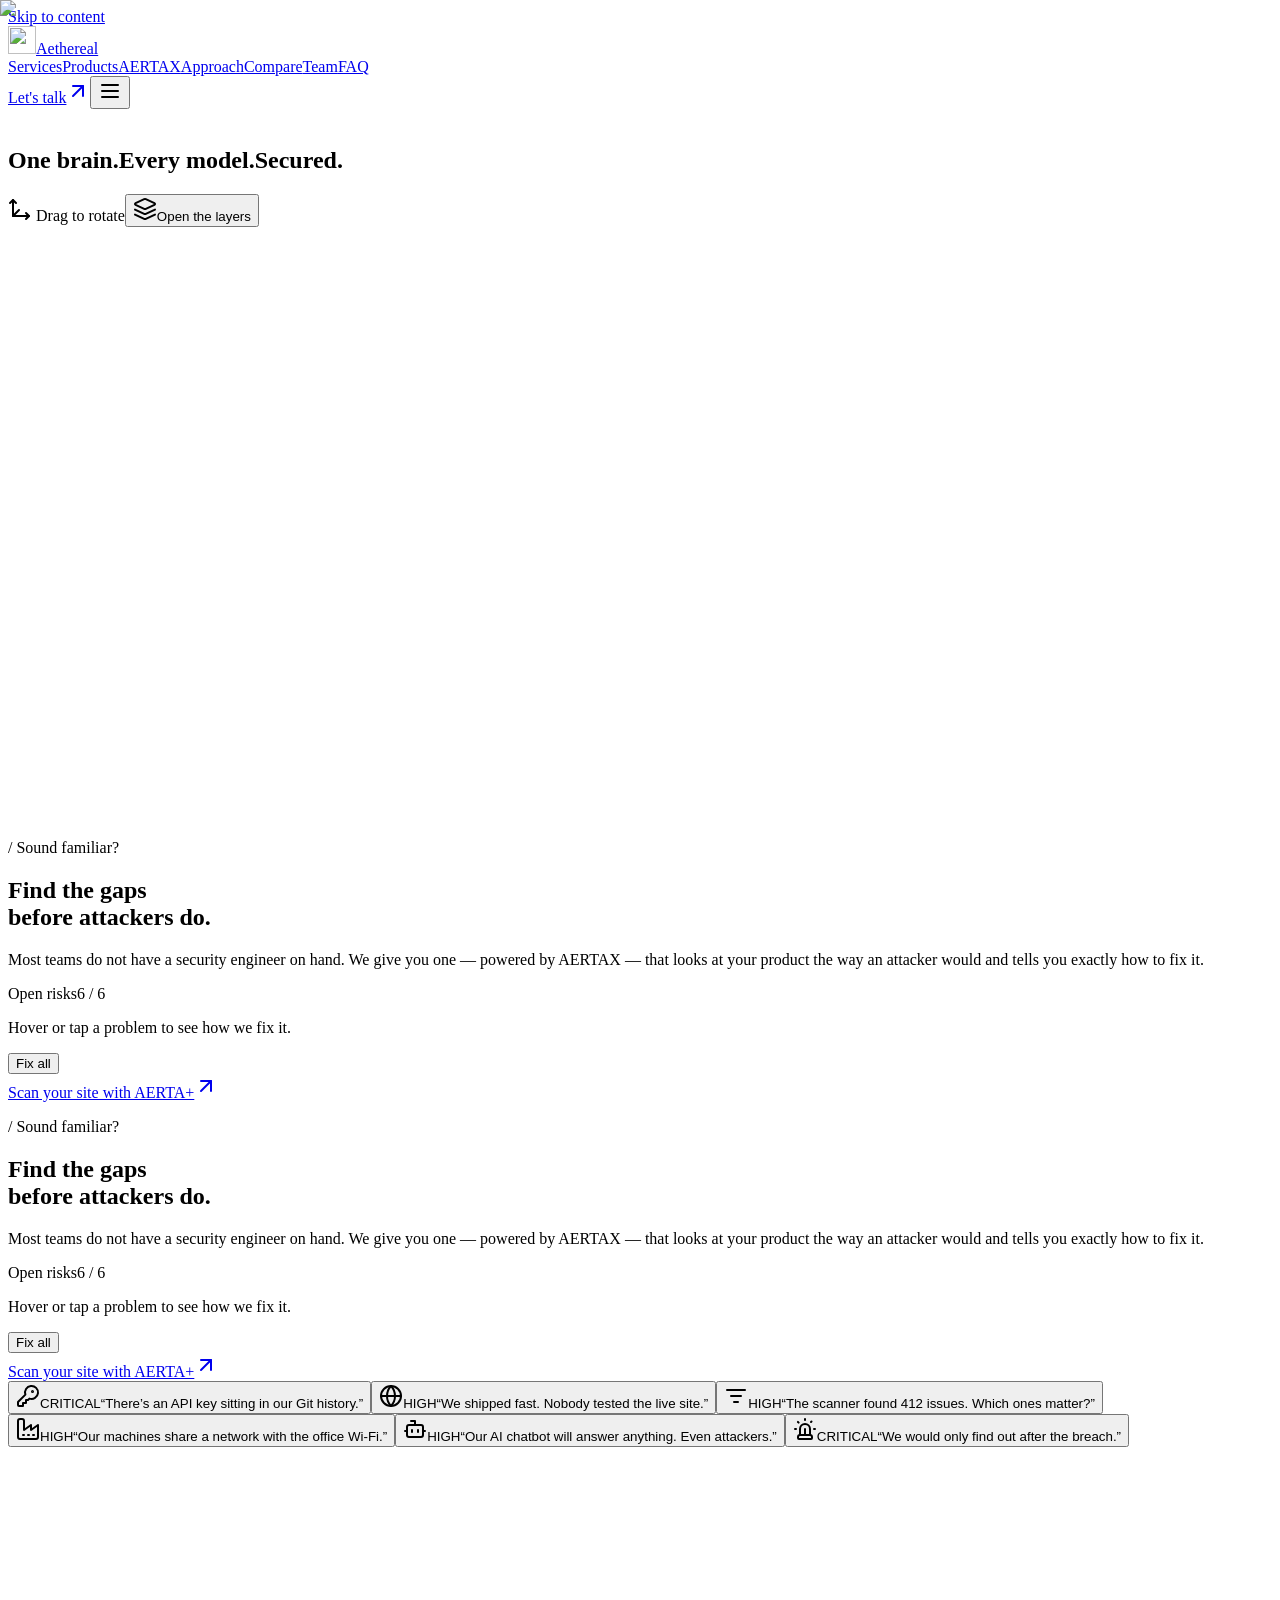
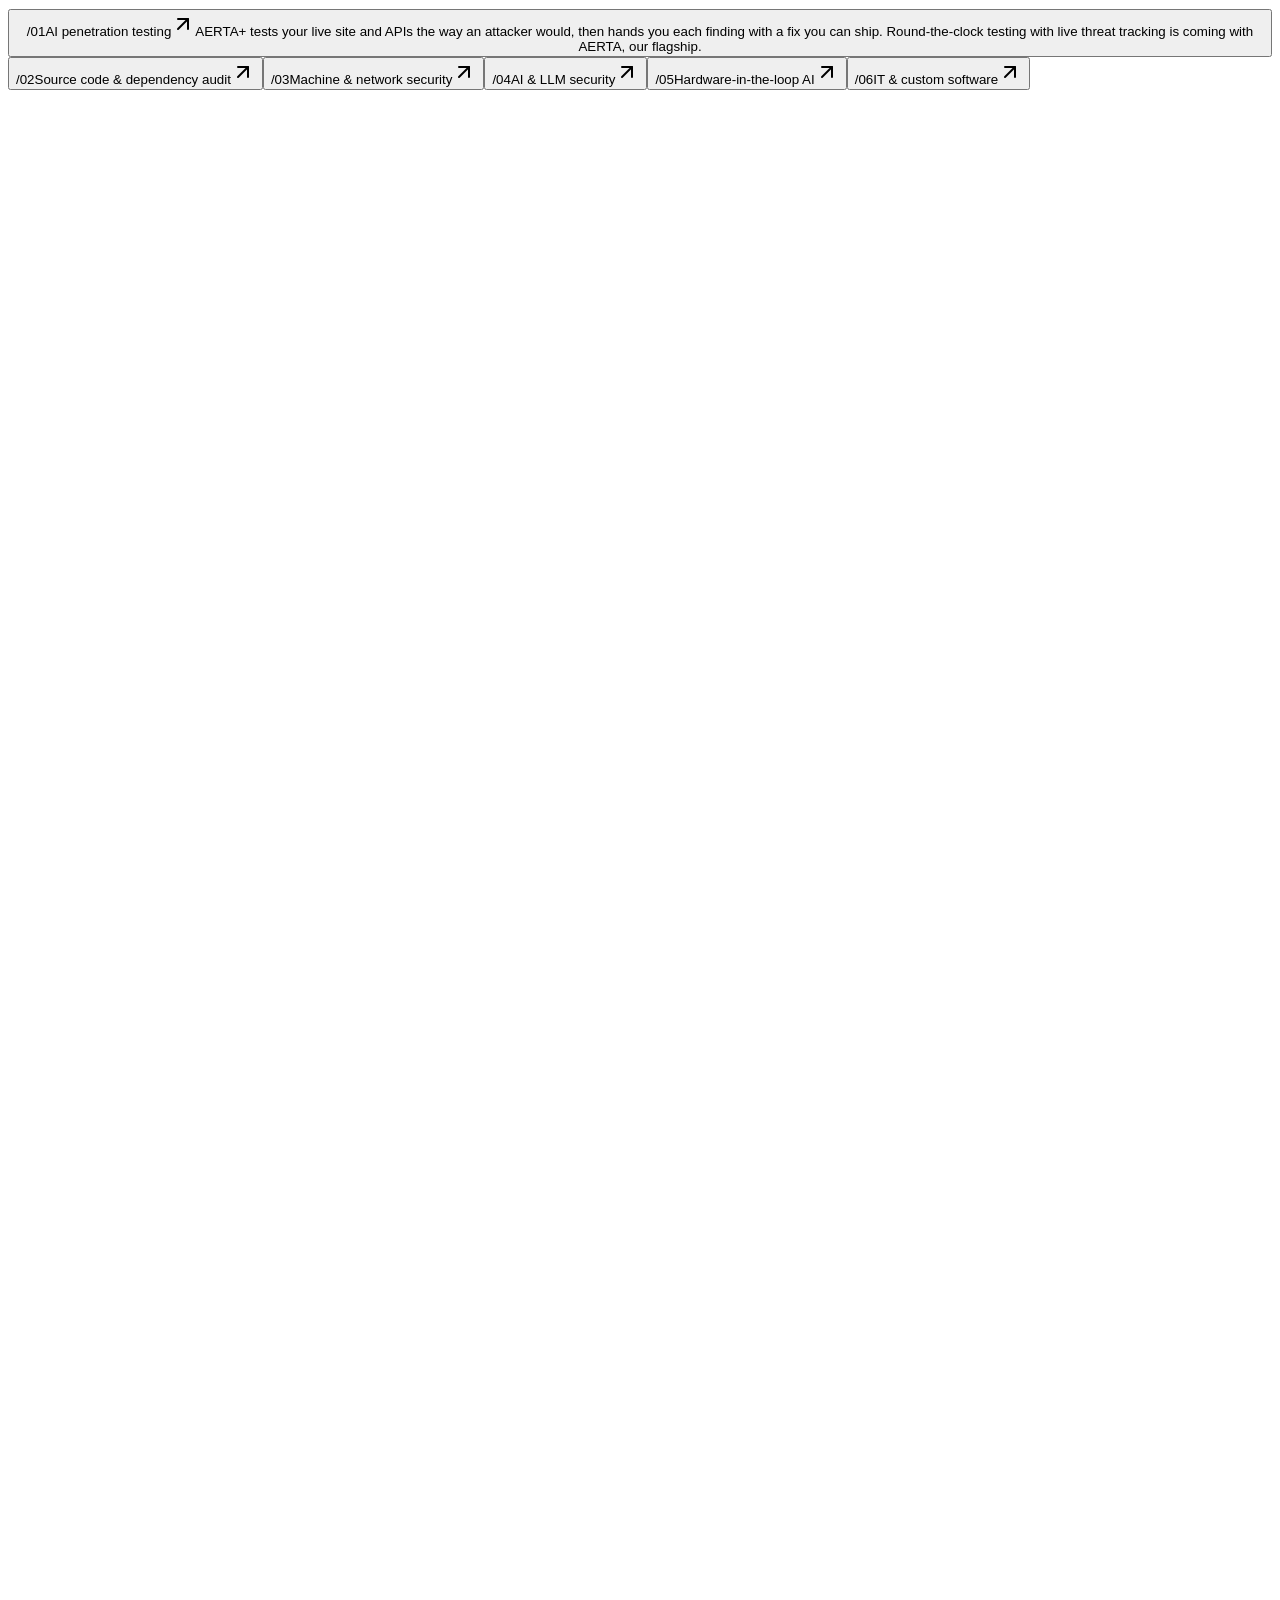
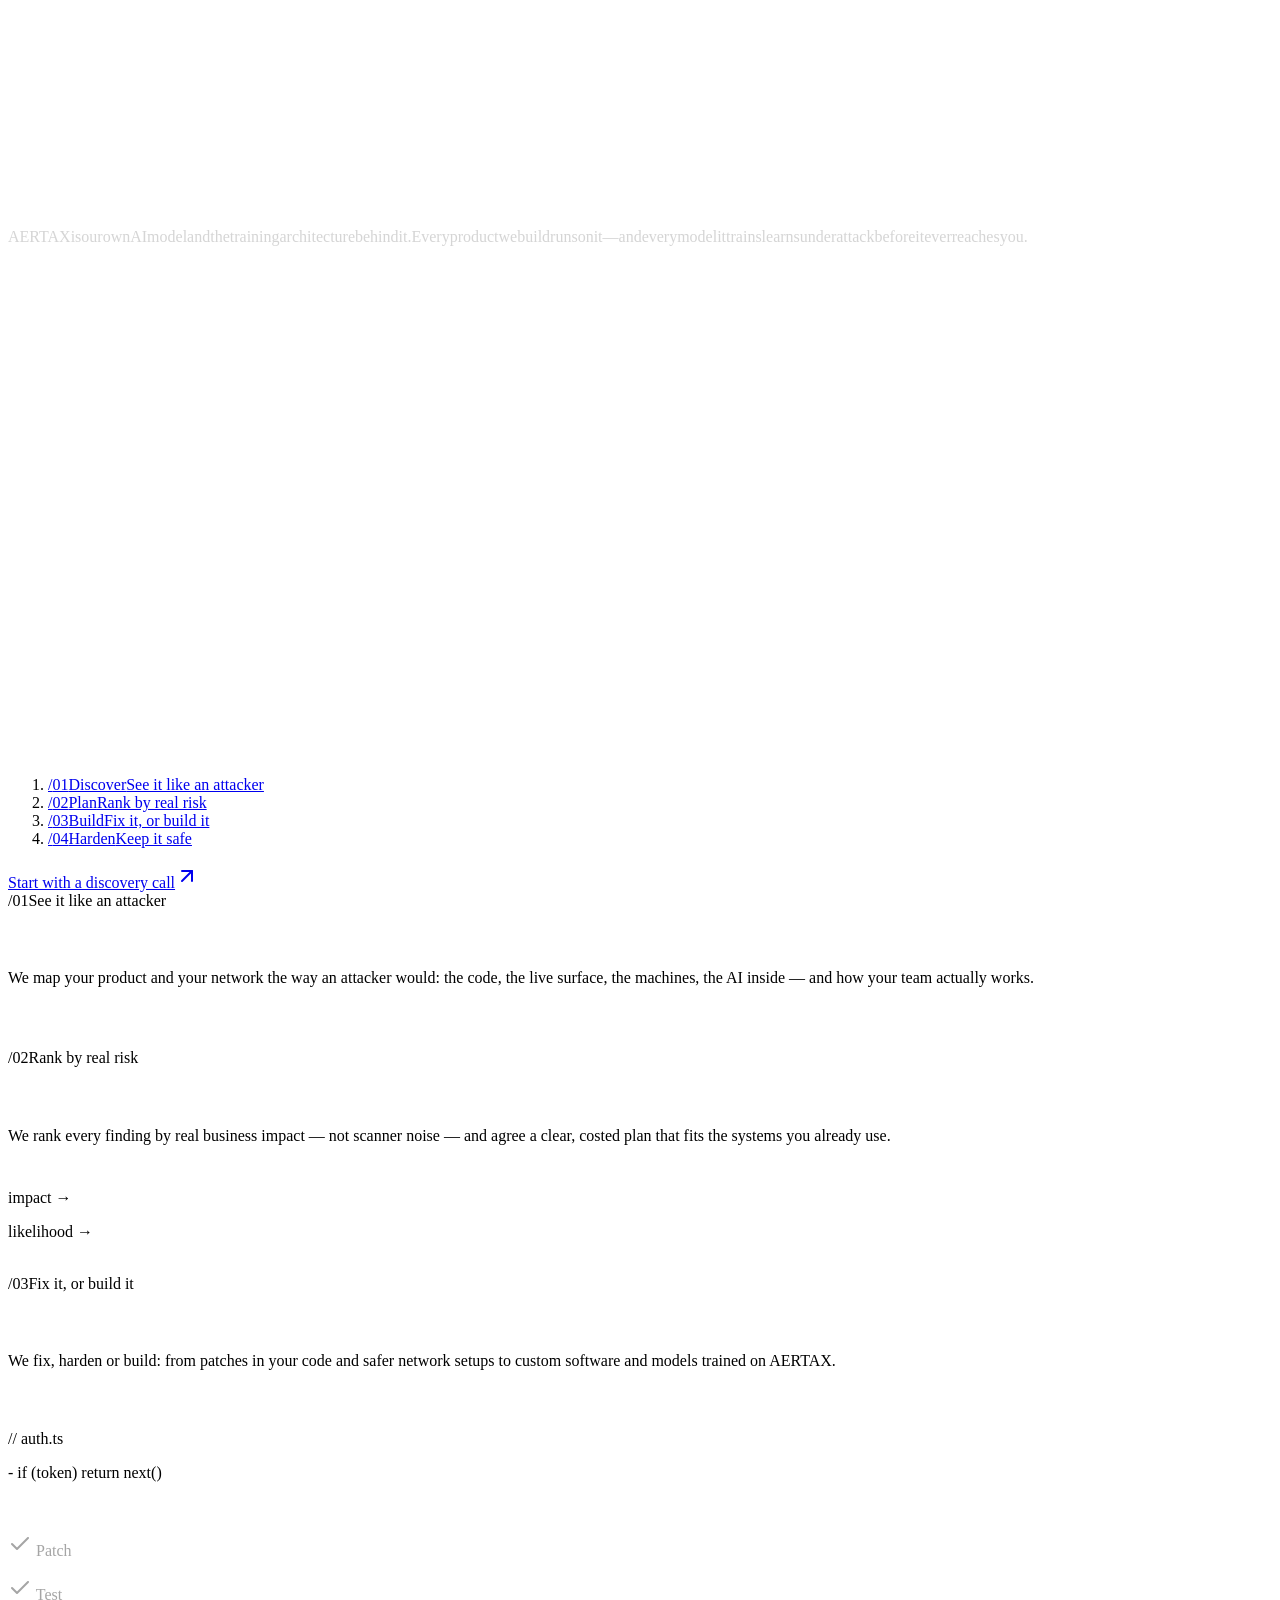
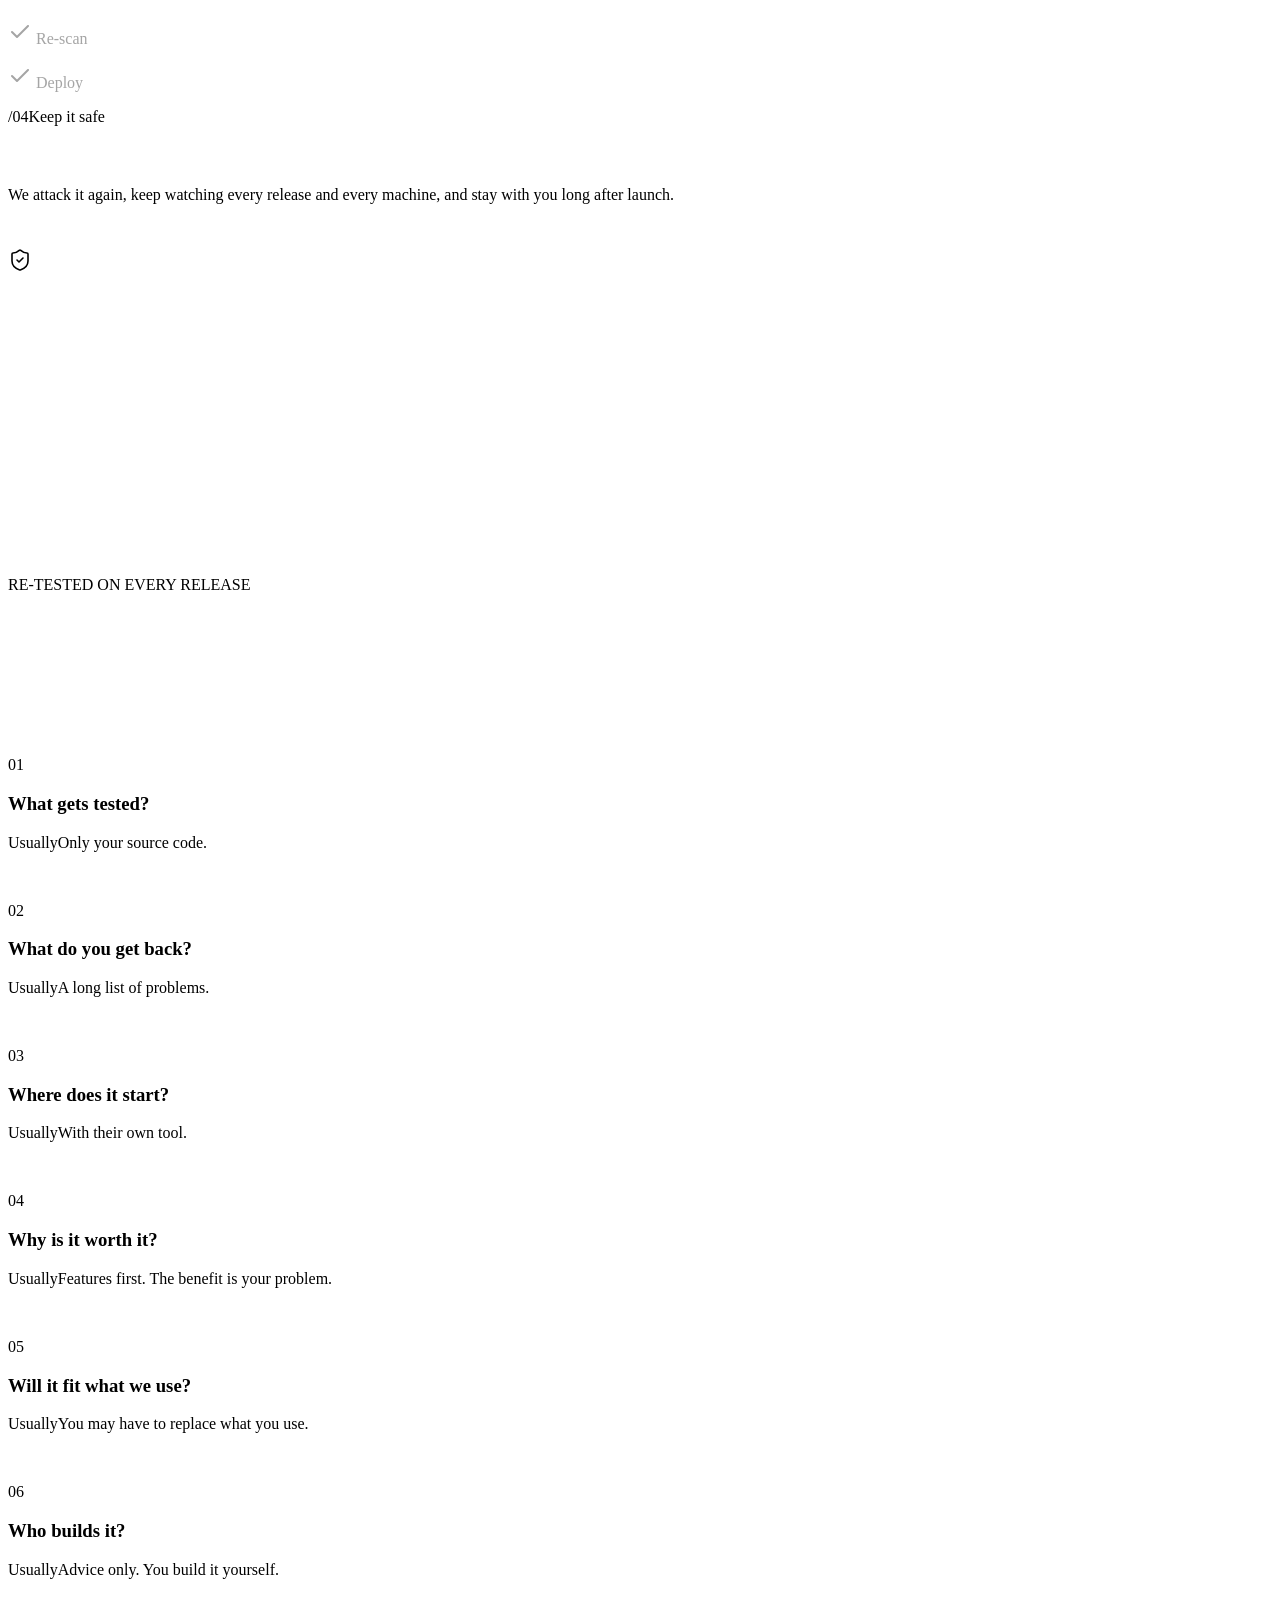
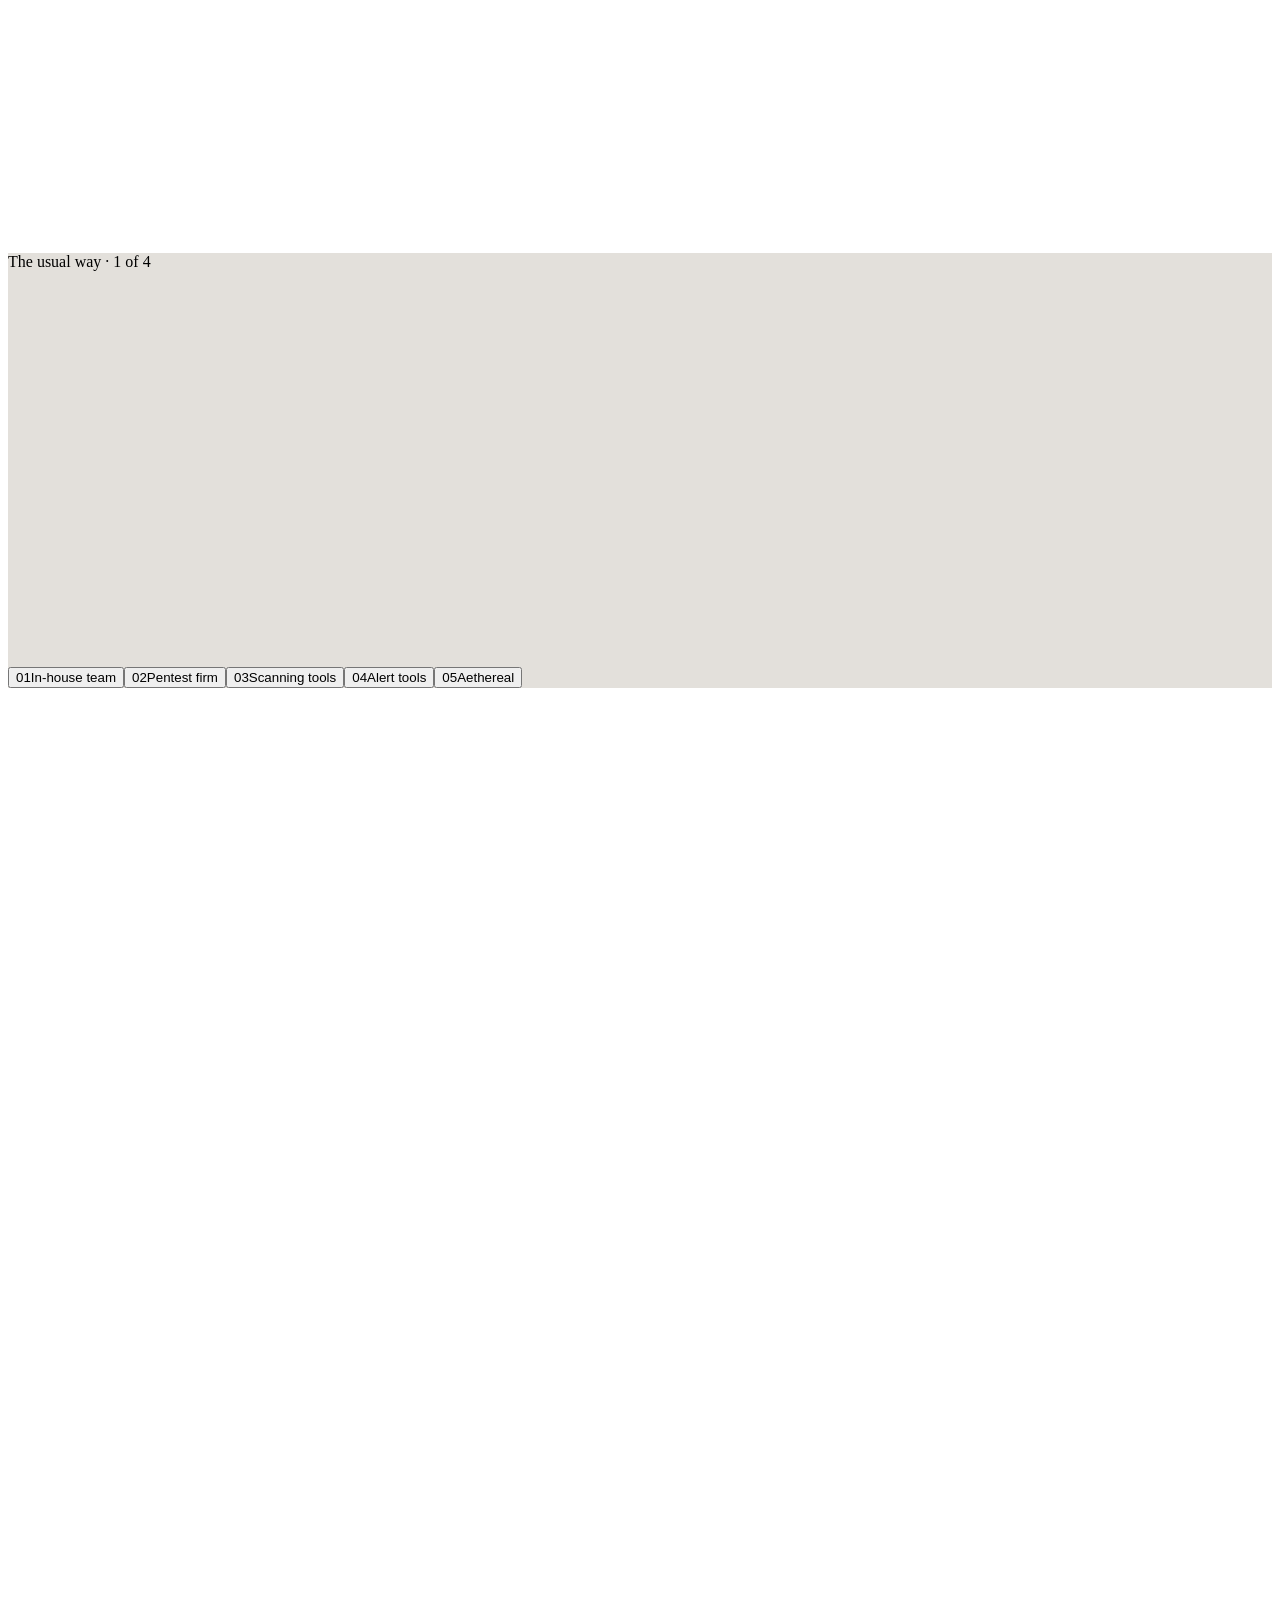
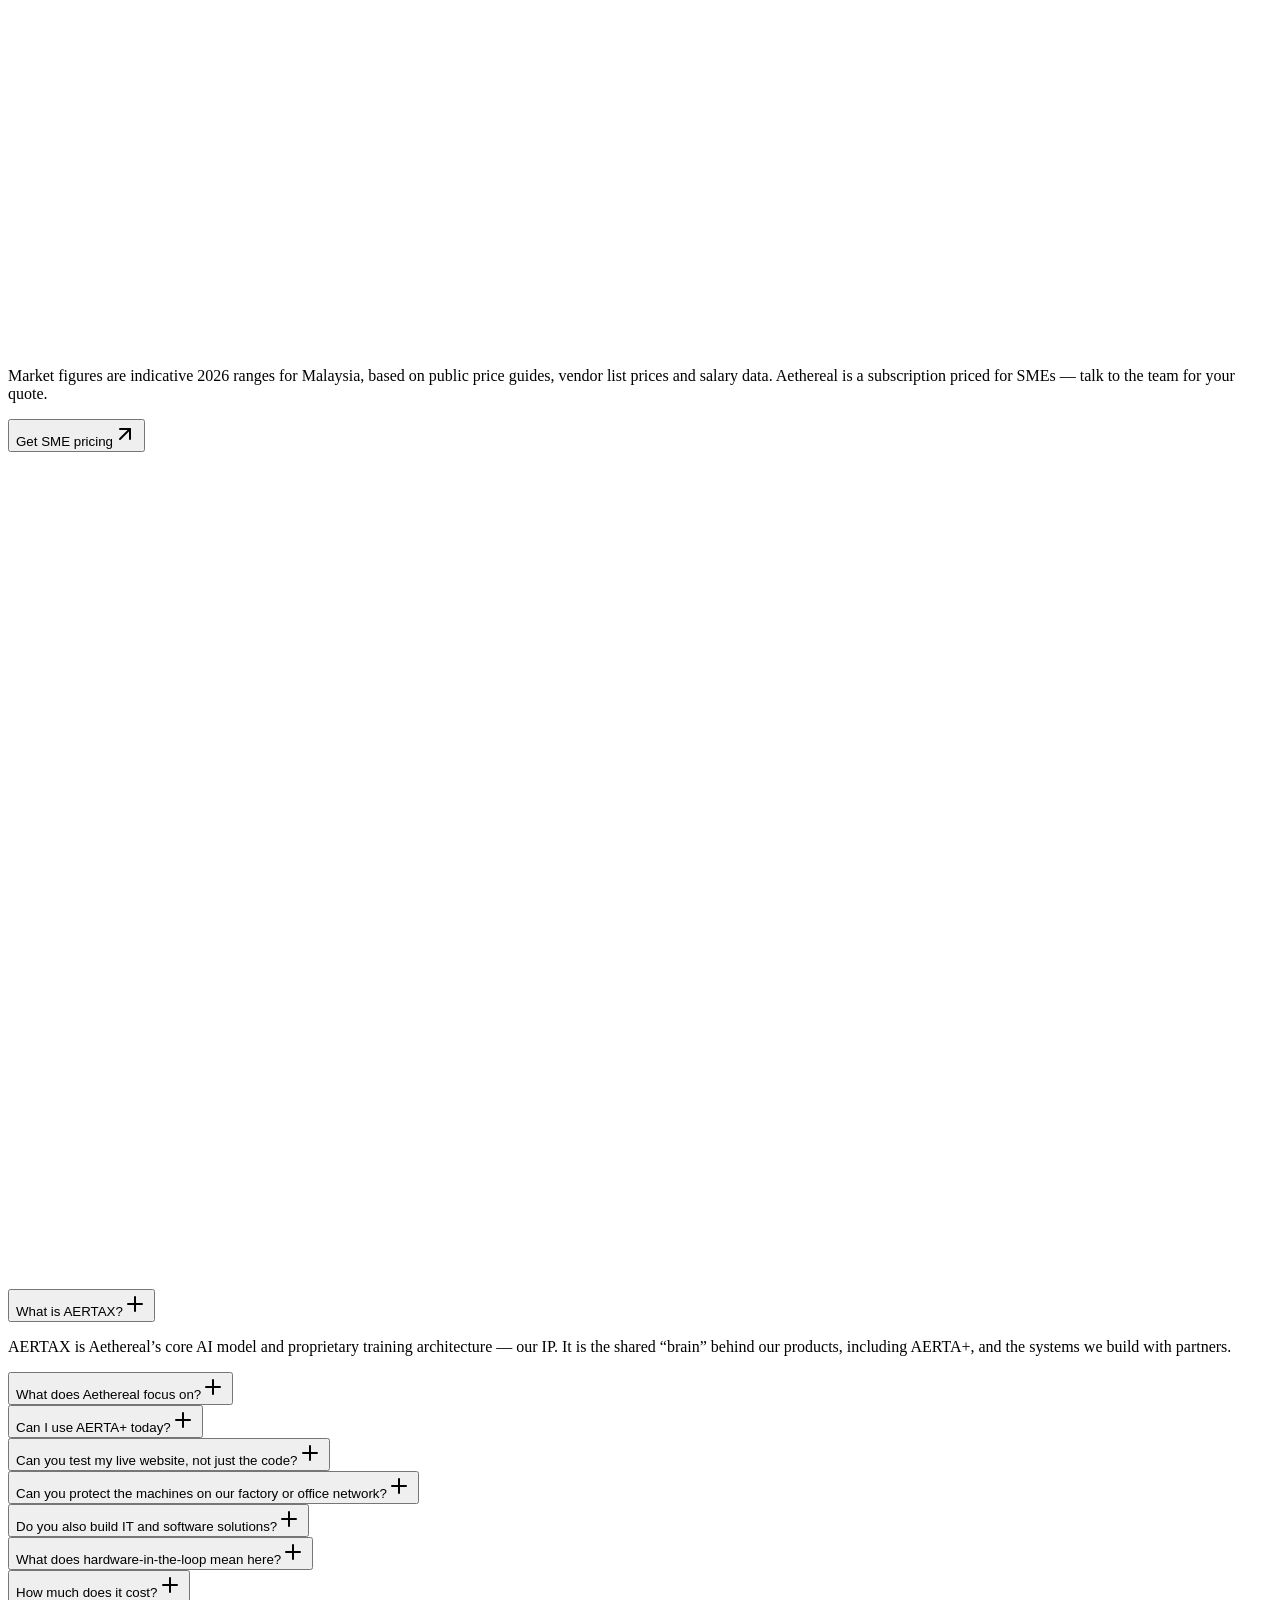
==== commit e544c1b9: "Update preview: products section, AERTA/AERTA+ split" ====
--- a/index.html
+++ b/index.html
@@ -1 +1 @@
-<!DOCTYPE html><html lang="en" class="__variable_a5cde9 __variable_5cddbb __variable_be18ac"><head><meta charSet="utf-8"/><meta name="viewport" content="width=device-width, initial-scale=1"/><link rel="preload" as="image" href="/aethereal-preview/aethereal-logo.png" fetchPriority="high"/><link rel="stylesheet" href="/aethereal-preview/_next/static/css/ed4f4abc91078426.css" data-precedence="next"/><link rel="preload" as="script" fetchPriority="low" href="/aethereal-preview/_next/static/chunks/webpack-a19230487b73f0ed.js"/><script src="/aethereal-preview/_next/static/chunks/fd9d1056-8ef33f5ef9456d1f.js" async=""></script><script src="/aethereal-preview/_next/static/chunks/117-acf69b7596d2ae2c.js" async=""></script><script src="/aethereal-preview/_next/static/chunks/main-app-e7ba9aab3fcd5971.js" async=""></script><script src="/aethereal-preview/_next/static/chunks/177-78de9520f9c858c4.js" async=""></script><script src="/aethereal-preview/_next/static/chunks/app/page-ae83560b35c409c2.js" async=""></script><script src="/aethereal-preview/_next/static/chunks/app/layout-8864e7af7a93fc76.js" async=""></script><title>Aethereal | AERTAX — The AI Brain Behind Every Model</title><meta name="description" content="Aethereal builds AERTAX, a proprietary AI training architecture focused on AI security — the core intelligence behind AERTA+, hardware-in-the-loop systems and more."/><link rel="icon" href="/aethereal-preview/aethereal-logo.png"/><script src="/aethereal-preview/_next/static/chunks/polyfills-42372ed130431b0a.js" noModule=""></script></head><body class="font-sans"><a href="#main" class="skip-link">Skip to content</a><header class="fixed inset-x-0 top-0 z-50 transition-colors duration-300 border-b border-transparent" style="transform:none"><div class="max-w-[1320px] mx-auto h-16 px-4 sm:px-6 flex items-center justify-between"><a href="#top" class="flex items-center gap-2.5" aria-label="Aethereal — back to top"><span class="grid place-items-center w-8 h-8 rounded-md bg-ink overflow-hidden"><img alt="" loading="lazy" width="28" height="28" decoding="async" data-nimg="1" class="w-6 h-6" style="color:transparent" src="/aethereal-preview/aethereal-logo.png"/></span><span class="font-display font-medium text-lg tracking-[-0.03em] text-ink">Aethereal</span></a><nav class="hidden lg:flex items-center gap-1" aria-label="Main"><a href="#services" class="relative rounded-full px-3.5 py-2 text-sm transition-colors text-muted hover:text-ink"><span class="relative">Services</span></a><a href="#work" class="relative rounded-full px-3.5 py-2 text-sm transition-colors text-muted hover:text-ink"><span class="relative">Work</span></a><a href="#aertax" class="relative rounded-full px-3.5 py-2 text-sm transition-colors text-muted hover:text-ink"><span class="relative">AERTAX</span></a><a href="#approach" class="relative rounded-full px-3.5 py-2 text-sm transition-colors text-muted hover:text-ink"><span class="relative">Approach</span></a><a href="#compare" class="relative rounded-full px-3.5 py-2 text-sm transition-colors text-muted hover:text-ink"><span class="relative">Compare</span></a><a href="#team" class="relative rounded-full px-3.5 py-2 text-sm transition-colors text-muted hover:text-ink"><span class="relative">Team</span></a><a href="#faq" class="relative rounded-full px-3.5 py-2 text-sm transition-colors text-muted hover:text-ink"><span class="relative">FAQ</span></a></nav><div class="flex items-center gap-2"><a href="#contact" class="group inline-flex items-center justify-between gap-6 rounded-lg pl-5 pr-1.5 py-1.5 text-sm font-medium transition-colors bg-card text-ink border border-line hover:bg-white hidden sm:inline-flex !py-1 !pl-4 !gap-4"><span>Let&#x27;s talk</span><span class="grid place-items-center w-9 h-9 rounded-md bg-ink/[0.06] text-ink"><svg xmlns="http://www.w3.org/2000/svg" width="24" height="24" viewBox="0 0 24 24" fill="none" stroke="currentColor" stroke-width="2" stroke-linecap="round" stroke-linejoin="round" class="lucide lucide-arrow-up-right w-4 h-4 transition-transform duration-300 group-hover:rotate-45"><path d="M7 7h10v10"></path><path d="M7 17 17 7"></path></svg></span></a><button type="button" aria-label="Open menu" aria-expanded="false" class="lg:hidden grid place-items-center w-11 h-11 rounded-lg border border-line bg-card cursor-pointer"><svg xmlns="http://www.w3.org/2000/svg" width="24" height="24" viewBox="0 0 24 24" fill="none" stroke="currentColor" stroke-width="2" stroke-linecap="round" stroke-linejoin="round" class="lucide lucide-menu w-4 h-4"><line x1="4" x2="20" y1="12" y2="12"></line><line x1="4" x2="20" y1="6" y2="6"></line><line x1="4" x2="20" y1="18" y2="18"></line></svg></button></div></div><div class="absolute left-0 right-0 bottom-[-1px] h-[2px] bg-teal origin-left" style="transform:scaleX(0)"></div></header><main id="main" class="overflow-x-clip"><section id="top" class="relative pt-20 sm:pt-24 pb-16 sm:pb-20 px-4 sm:px-6 overflow-hidden"><div class="max-w-[1320px] mx-auto flex items-center justify-between gap-4 border-y border-line py-2.5 font-mono text-[11px] uppercase tracking-[0.18em] text-muted" style="opacity:0"><span>Aethereal <span class="hidden sm:inline">— AI security &amp; software house</span></span><span class="hidden md:inline">3.14° N · 101.69° E</span><span>Kuala Lumpur <span class="text-ink"><span class="tabular-nums">--:--</span></span></span></div><div class="max-w-[1320px] mx-auto grid md:grid-cols-12 gap-x-8 lg:gap-x-12 gap-y-8"><div class="md:col-span-6 lg:col-span-7 min-w-0"><h1 class="mt-8 sm:mt-10 font-display font-normal tracking-[-0.055em] leading-[0.92] text-[3.3rem] sm:text-[5rem] md:text-[3.9rem] lg:text-[6.2rem]"><span class="block overflow-hidden pb-[0.06em]"><span class="block " style="transform:translateY(105%)">One brain.</span></span><span class="block overflow-hidden pb-[0.06em]"><span class="block " style="transform:translateY(105%)">Every model.</span></span><span class="block overflow-hidden pb-[0.06em]"><span class="block text-teal-ink" style="transform:translateY(105%)">Secured.</span></span></h1><div class="relative mt-2 w-full max-w-[640px] aspect-square sm:aspect-[5/4] lg:-ml-6"><div class="absolute inset-0" role="img" aria-label="3D Aethereal logo. Drag to rotate, click to separate its layers."><div class="absolute inset-0 grid place-items-center"><div class="relative w-[62%] aspect-square"><div class="absolute inset-[8%] rounded-full bg-teal/25 blur-3xl"></div><img alt="Aethereal logo" fetchPriority="high" decoding="async" data-nimg="fill" class="object-contain drop-shadow-[0_30px_40px_rgba(11,13,16,0.25)] [filter:brightness(1.6)_saturate(0.9)]" style="position:absolute;height:100%;width:100%;left:0;top:0;right:0;bottom:0;color:transparent" src="/aethereal-preview/aethereal-logo.png"/></div></div></div><div class="pointer-events-none absolute left-0 right-0 bottom-2 flex justify-center"><div class="pointer-events-auto flex items-center gap-1 rounded-full border border-line bg-card/80 backdrop-blur px-1.5 py-1.5 text-xs text-muted shadow-sm"><span class="hidden sm:inline-flex items-center gap-1.5 px-2.5"><svg xmlns="http://www.w3.org/2000/svg" width="24" height="24" viewBox="0 0 24 24" fill="none" stroke="currentColor" stroke-width="2" stroke-linecap="round" stroke-linejoin="round" class="lucide lucide-move3d w-3.5 h-3.5"><path d="M5 3v16h16"></path><path d="m5 19 6-6"></path><path d="m2 6 3-3 3 3"></path><path d="m18 16 3 3-3 3"></path></svg> Drag to rotate</span><button type="button" aria-pressed="false" class="inline-flex items-center gap-1.5 rounded-full px-3.5 min-h-[44px] font-medium transition-colors bg-ink/[0.06] text-ink hover:bg-ink/10"><svg xmlns="http://www.w3.org/2000/svg" width="24" height="24" viewBox="0 0 24 24" fill="none" stroke="currentColor" stroke-width="2" stroke-linecap="round" stroke-linejoin="round" class="lucide lucide-layers w-3.5 h-3.5"><path d="m12.83 2.18a2 2 0 0 0-1.66 0L2.6 6.08a1 1 0 0 0 0 1.83l8.58 3.91a2 2 0 0 0 1.66 0l8.58-3.9a1 1 0 0 0 0-1.83Z"></path><path d="m22 17.65-9.17 4.16a2 2 0 0 1-1.66 0L2 17.65"></path><path d="m22 12.65-9.17 4.16a2 2 0 0 1-1.66 0L2 12.65"></path></svg>Open the layers</button></div></div></div></div><div class="md:col-span-6 lg:col-span-5 min-w-0 flex flex-col gap-10 md:pt-12 lg:pt-14"><button type="button" class="group relative block w-full aspect-[16/9] overflow-hidden rounded-2xl bg-ink text-left dot-grid cursor-pointer" aria-label="Play: AERTAX in 30 seconds" style="opacity:0;transform:translateY(24px)"><div class="absolute inset-0 bg-[radial-gradient(circle_at_70%_40%,rgba(167,190,214,0.22),transparent_55%)]"></div><div class="absolute left-4 top-4 right-4 flex justify-between"><p class="font-mono text-[11px] tracking-[0.2em] uppercase text-white/50"><span class="text-teal">/</span> <!-- -->AERTAX in 30 seconds</p><span class="font-mono text-[11px] text-white/50">0:30</span></div><p class="absolute right-[-4%] top-1/2 font-display font-medium tracking-[-0.06em] text-[22vw] lg:text-[9rem] leading-none text-transparent [-webkit-text-stroke:1px_rgba(255,255,255,0.18)]" style="transform:translateY(-50%)">AERTAX</p><div class="absolute left-4 bottom-4 flex items-center gap-3"><span class="grid place-items-center w-12 h-12 rounded-full bg-teal text-ink transition-transform duration-300 group-hover:scale-110"><svg xmlns="http://www.w3.org/2000/svg" width="24" height="24" viewBox="0 0 24 24" fill="none" stroke="currentColor" stroke-width="2" stroke-linecap="round" stroke-linejoin="round" class="lucide lucide-play w-5 h-5 fill-ink ml-0.5"><polygon points="6 3 20 12 6 21 6 3"></polygon></svg></span><span class="text-white text-sm font-medium">What is AERTAX?</span></div></button><div class="lg:mt-auto lg:pb-6" style="opacity:0;transform:translateY(20px)"><p class="text-lg leading-relaxed text-muted">Aethereal builds <span class="text-ink font-medium">AERTAX</span> — our own security AI. It protects the software you ship and every machine on your network, and each problem it finds comes with the fix. As a software house, we also design the IT that fits how you already work.</p><div class="mt-7 flex flex-wrap items-baseline gap-x-5 gap-y-2"><span class="font-mono text-[11px] uppercase tracking-[0.18em] text-muted">Now open to</span><button type="button" class="group inline-flex items-center gap-1 min-h-[44px] font-display text-lg font-medium tracking-[-0.02em] underline decoration-ink/20 underline-offset-[6px] hover:decoration-teal-ink transition-colors cursor-pointer">Partnerships<svg xmlns="http://www.w3.org/2000/svg" width="24" height="24" viewBox="0 0 24 24" fill="none" stroke="currentColor" stroke-width="2" stroke-linecap="round" stroke-linejoin="round" class="lucide lucide-arrow-up-right w-4 h-4 text-teal-ink transition-transform duration-300 group-hover:rotate-45"><path d="M7 7h10v10"></path><path d="M7 17 17 7"></path></svg></button><button type="button" class="group inline-flex items-center gap-1 min-h-[44px] font-display text-lg font-medium tracking-[-0.02em] underline decoration-ink/20 underline-offset-[6px] hover:decoration-teal-ink transition-colors cursor-pointer">Pilot projects<svg xmlns="http://www.w3.org/2000/svg" width="24" height="24" viewBox="0 0 24 24" fill="none" stroke="currentColor" stroke-width="2" stroke-linecap="round" stroke-linejoin="round" class="lucide lucide-arrow-up-right w-4 h-4 text-teal-ink transition-transform duration-300 group-hover:rotate-45"><path d="M7 7h10v10"></path><path d="M7 17 17 7"></path></svg></button><button type="button" class="group inline-flex items-center gap-1 min-h-[44px] font-display text-lg font-medium tracking-[-0.02em] underline decoration-ink/20 underline-offset-[6px] hover:decoration-teal-ink transition-colors cursor-pointer">Investment<svg xmlns="http://www.w3.org/2000/svg" width="24" height="24" viewBox="0 0 24 24" fill="none" stroke="currentColor" stroke-width="2" stroke-linecap="round" stroke-linejoin="round" class="lucide lucide-arrow-up-right w-4 h-4 text-teal-ink transition-transform duration-300 group-hover:rotate-45"><path d="M7 7h10v10"></path><path d="M7 17 17 7"></path></svg></button></div><div class="mt-6 flex flex-col gap-2.5"><a href="#contact" class="group inline-flex items-center justify-between gap-6 rounded-lg pl-5 pr-1.5 py-1.5 text-sm font-medium transition-colors bg-ink text-white hover:bg-black "><span>Book a meeting</span><span class="grid place-items-center w-9 h-9 rounded-md bg-teal text-ink"><svg xmlns="http://www.w3.org/2000/svg" width="24" height="24" viewBox="0 0 24 24" fill="none" stroke="currentColor" stroke-width="2" stroke-linecap="round" stroke-linejoin="round" class="lucide lucide-arrow-up-right w-4 h-4 transition-transform duration-300 group-hover:rotate-45"><path d="M7 7h10v10"></path><path d="M7 17 17 7"></path></svg></span></a><a href="https://aertaplus.aethereal.my/" class="group inline-flex items-center justify-between gap-6 rounded-lg pl-5 pr-1.5 py-1.5 text-sm font-medium transition-colors bg-card text-ink border border-line hover:bg-white " target="_blank" rel="noopener noreferrer"><span>Scan your site with AERTA+</span><span class="grid place-items-center w-9 h-9 rounded-md bg-ink/[0.06] text-ink"><svg xmlns="http://www.w3.org/2000/svg" width="24" height="24" viewBox="0 0 24 24" fill="none" stroke="currentColor" stroke-width="2" stroke-linecap="round" stroke-linejoin="round" class="lucide lucide-arrow-up-right w-4 h-4 transition-transform duration-300 group-hover:rotate-45"><path d="M7 7h10v10"></path><path d="M7 17 17 7"></path></svg></span></a></div><div class="mt-10 pt-6 border-t border-line"><p class="font-mono text-[11px] tracking-[0.2em] uppercase text-muted"><span class="text-teal-ink">/</span> <!-- -->Backed by &amp; working with</p><div class="mt-4 overflow-hidden fade-x"><div class="marquee flex w-max items-center gap-10"><img alt="NEXEA" loading="lazy" width="120" height="40" decoding="async" data-nimg="1" class="h-10 w-auto object-contain grayscale mix-blend-multiply opacity-70" style="color:transparent" src="/aethereal-preview/images/logos/support/nexea.png"/><img alt="SDEC" loading="lazy" width="120" height="40" decoding="async" data-nimg="1" class="h-10 w-auto object-contain grayscale mix-blend-multiply opacity-70" style="color:transparent" src="/aethereal-preview/images/logos/support/sdec.png"/><img alt="UTS" loading="lazy" width="120" height="40" decoding="async" data-nimg="1" class="h-10 w-auto object-contain grayscale mix-blend-multiply opacity-70" style="color:transparent" src="/aethereal-preview/images/logos/support/uts.png"/><img alt="Sky Germ" loading="lazy" width="120" height="40" decoding="async" data-nimg="1" class="h-10 w-auto object-contain grayscale mix-blend-multiply opacity-70" style="color:transparent" src="/aethereal-preview/images/logos/client/sky-germ.png"/><img alt="SwitchGrid" loading="lazy" width="120" height="40" decoding="async" data-nimg="1" class="h-10 w-auto object-contain grayscale mix-blend-multiply opacity-70" style="color:transparent" src="/aethereal-preview/images/logos/client/switchgrid.png"/><img alt="Tuai" loading="lazy" width="120" height="40" decoding="async" data-nimg="1" class="h-10 w-auto object-contain grayscale mix-blend-multiply opacity-70" style="color:transparent" src="/aethereal-preview/images/logos/client/tuai.png"/><img alt="Stratetics Experts" loading="lazy" width="120" height="40" decoding="async" data-nimg="1" class="h-10 w-auto object-contain grayscale mix-blend-multiply opacity-70" style="color:transparent" src="/aethereal-preview/images/logos/client/stratetics-experts.png"/><img alt="Teduh Jiwa" loading="lazy" width="120" height="40" decoding="async" data-nimg="1" class="h-10 w-auto object-contain grayscale mix-blend-multiply opacity-70" style="color:transparent" src="/aethereal-preview/images/logos/client/teduh-jiwa.png"/><img alt="" loading="lazy" width="120" height="40" decoding="async" data-nimg="1" class="h-10 w-auto object-contain grayscale mix-blend-multiply opacity-70" style="color:transparent" src="/aethereal-preview/images/logos/support/nexea.png"/><img alt="" loading="lazy" width="120" height="40" decoding="async" data-nimg="1" class="h-10 w-auto object-contain grayscale mix-blend-multiply opacity-70" style="color:transparent" src="/aethereal-preview/images/logos/support/sdec.png"/><img alt="" loading="lazy" width="120" height="40" decoding="async" data-nimg="1" class="h-10 w-auto object-contain grayscale mix-blend-multiply opacity-70" style="color:transparent" src="/aethereal-preview/images/logos/support/uts.png"/><img alt="" loading="lazy" width="120" height="40" decoding="async" data-nimg="1" class="h-10 w-auto object-contain grayscale mix-blend-multiply opacity-70" style="color:transparent" src="/aethereal-preview/images/logos/client/sky-germ.png"/><img alt="" loading="lazy" width="120" height="40" decoding="async" data-nimg="1" class="h-10 w-auto object-contain grayscale mix-blend-multiply opacity-70" style="color:transparent" src="/aethereal-preview/images/logos/client/switchgrid.png"/><img alt="" loading="lazy" width="120" height="40" decoding="async" data-nimg="1" class="h-10 w-auto object-contain grayscale mix-blend-multiply opacity-70" style="color:transparent" src="/aethereal-preview/images/logos/client/tuai.png"/><img alt="" loading="lazy" width="120" height="40" decoding="async" data-nimg="1" class="h-10 w-auto object-contain grayscale mix-blend-multiply opacity-70" style="color:transparent" src="/aethereal-preview/images/logos/client/stratetics-experts.png"/><img alt="" loading="lazy" width="120" height="40" decoding="async" data-nimg="1" class="h-10 w-auto object-contain grayscale mix-blend-multiply opacity-70" style="color:transparent" src="/aethereal-preview/images/logos/client/teduh-jiwa.png"/></div></div></div></div></div></div></section><section class="relative px-4 sm:px-6 py-24 sm:py-32 border-y border-line bg-card/50 overflow-hidden"><div class="hidden xl:block relative max-w-[1320px] mx-auto min-h-[760px]"><div class="absolute left-[2%] top-[4%]" style="opacity:0;transform:translateX(-90px) translateY(70px)"><button type="button" aria-pressed="false" class="group relative block w-[min(340px,100%)] xl:w-[290px] text-left cursor-pointer"><span aria-hidden="true" class="absolute inset-x-3 inset-y-0 rounded-xl border border-line bg-card/70" style="transform:none"></span><span aria-hidden="true" class="absolute inset-x-1.5 inset-y-0 rounded-xl border border-line bg-card" style="transform:none"></span><span class="relative flex items-start gap-3 rounded-xl border px-3.5 py-3 shadow-[0_12px_32px_-16px_rgba(11,13,16,0.35)] transition-colors duration-300 bg-white border-line text-ink group-hover:border-ink/25"><span class="mt-0.5 grid place-items-center w-8 h-8 rounded-lg shrink-0 transition-colors duration-300 bg-ink/[0.06] text-ink"><svg xmlns="http://www.w3.org/2000/svg" width="24" height="24" viewBox="0 0 24 24" fill="none" stroke="currentColor" stroke-width="2" stroke-linecap="round" stroke-linejoin="round" class="lucide lucide-key-round w-4 h-4"><path d="M2 18v3c0 .6.4 1 1 1h4v-3h3v-3h2l1.4-1.4a6.5 6.5 0 1 0-4-4Z"></path><circle cx="16.5" cy="7.5" r=".5" fill="currentColor"></circle></svg></span><span class="min-w-0"><span class="inline-block rounded px-1.5 py-0.5 font-mono text-[11px] font-medium tracking-[0.12em] text-[#c4332b] bg-[#c4332b]/10">CRITICAL</span><span class="mt-1.5 block text-[15px] leading-snug text-ink" style="opacity:1;transform:none">“There’s an API key sitting in our Git history.”</span></span></span></button></div><div class="absolute right-[3%] top-[0%]" style="opacity:0;transform:translateX(90px) translateY(42px)"><button type="button" aria-pressed="false" class="group relative block w-[min(340px,100%)] xl:w-[290px] text-left cursor-pointer"><span aria-hidden="true" class="absolute inset-x-3 inset-y-0 rounded-xl border border-line bg-card/70" style="transform:none"></span><span aria-hidden="true" class="absolute inset-x-1.5 inset-y-0 rounded-xl border border-line bg-card" style="transform:none"></span><span class="relative flex items-start gap-3 rounded-xl border px-3.5 py-3 shadow-[0_12px_32px_-16px_rgba(11,13,16,0.35)] transition-colors duration-300 bg-white border-line text-ink group-hover:border-ink/25"><span class="mt-0.5 grid place-items-center w-8 h-8 rounded-lg shrink-0 transition-colors duration-300 bg-ink/[0.06] text-ink"><svg xmlns="http://www.w3.org/2000/svg" width="24" height="24" viewBox="0 0 24 24" fill="none" stroke="currentColor" stroke-width="2" stroke-linecap="round" stroke-linejoin="round" class="lucide lucide-globe w-4 h-4"><circle cx="12" cy="12" r="10"></circle><path d="M12 2a14.5 14.5 0 0 0 0 20 14.5 14.5 0 0 0 0-20"></path><path d="M2 12h20"></path></svg></span><span class="min-w-0"><span class="inline-block rounded px-1.5 py-0.5 font-mono text-[11px] font-medium tracking-[0.12em] text-[#b45309] bg-[#b45309]/10">HIGH</span><span class="mt-1.5 block text-[15px] leading-snug text-ink" style="opacity:1;transform:none">“We shipped fast. Nobody tested the live site.”</span></span></span></button></div><div class="absolute left-0 top-[42%]" style="opacity:0;transform:translateX(-120px) translateY(56px)"><button type="button" aria-pressed="false" class="group relative block w-[min(340px,100%)] xl:w-[290px] text-left cursor-pointer"><span aria-hidden="true" class="absolute inset-x-3 inset-y-0 rounded-xl border border-line bg-card/70" style="transform:none"></span><span aria-hidden="true" class="absolute inset-x-1.5 inset-y-0 rounded-xl border border-line bg-card" style="transform:none"></span><span class="relative flex items-start gap-3 rounded-xl border px-3.5 py-3 shadow-[0_12px_32px_-16px_rgba(11,13,16,0.35)] transition-colors duration-300 bg-white border-line text-ink group-hover:border-ink/25"><span class="mt-0.5 grid place-items-center w-8 h-8 rounded-lg shrink-0 transition-colors duration-300 bg-ink/[0.06] text-ink"><svg xmlns="http://www.w3.org/2000/svg" width="24" height="24" viewBox="0 0 24 24" fill="none" stroke="currentColor" stroke-width="2" stroke-linecap="round" stroke-linejoin="round" class="lucide lucide-list-filter w-4 h-4"><path d="M3 6h18"></path><path d="M7 12h10"></path><path d="M10 18h4"></path></svg></span><span class="min-w-0"><span class="inline-block rounded px-1.5 py-0.5 font-mono text-[11px] font-medium tracking-[0.12em] text-[#b45309] bg-[#b45309]/10">HIGH</span><span class="mt-1.5 block text-[15px] leading-snug text-ink" style="opacity:1;transform:none">“The scanner found 412 issues. Which ones matter?”</span></span></span></button></div><div class="absolute right-0 top-[40%]" style="opacity:0;transform:translateX(120px) translateY(77px)"><button type="button" aria-pressed="false" class="group relative block w-[min(340px,100%)] xl:w-[290px] text-left cursor-pointer"><span aria-hidden="true" class="absolute inset-x-3 inset-y-0 rounded-xl border border-line bg-card/70" style="transform:none"></span><span aria-hidden="true" class="absolute inset-x-1.5 inset-y-0 rounded-xl border border-line bg-card" style="transform:none"></span><span class="relative flex items-start gap-3 rounded-xl border px-3.5 py-3 shadow-[0_12px_32px_-16px_rgba(11,13,16,0.35)] transition-colors duration-300 bg-white border-line text-ink group-hover:border-ink/25"><span class="mt-0.5 grid place-items-center w-8 h-8 rounded-lg shrink-0 transition-colors duration-300 bg-ink/[0.06] text-ink"><svg xmlns="http://www.w3.org/2000/svg" width="24" height="24" viewBox="0 0 24 24" fill="none" stroke="currentColor" stroke-width="2" stroke-linecap="round" stroke-linejoin="round" class="lucide lucide-factory w-4 h-4"><path d="M2 20a2 2 0 0 0 2 2h16a2 2 0 0 0 2-2V8l-7 5V8l-7 5V4a2 2 0 0 0-2-2H4a2 2 0 0 0-2 2Z"></path><path d="M17 18h1"></path><path d="M12 18h1"></path><path d="M7 18h1"></path></svg></span><span class="min-w-0"><span class="inline-block rounded px-1.5 py-0.5 font-mono text-[11px] font-medium tracking-[0.12em] text-[#b45309] bg-[#b45309]/10">HIGH</span><span class="mt-1.5 block text-[15px] leading-snug text-ink" style="opacity:1;transform:none">“Our machines share a network with the office Wi-Fi.”</span></span></span></button></div><div class="absolute left-[7%] bottom-[2%]" style="opacity:0;transform:translateX(-80px) translateY(49px)"><button type="button" aria-pressed="false" class="group relative block w-[min(340px,100%)] xl:w-[290px] text-left cursor-pointer"><span aria-hidden="true" class="absolute inset-x-3 inset-y-0 rounded-xl border border-line bg-card/70" style="transform:none"></span><span aria-hidden="true" class="absolute inset-x-1.5 inset-y-0 rounded-xl border border-line bg-card" style="transform:none"></span><span class="relative flex items-start gap-3 rounded-xl border px-3.5 py-3 shadow-[0_12px_32px_-16px_rgba(11,13,16,0.35)] transition-colors duration-300 bg-white border-line text-ink group-hover:border-ink/25"><span class="mt-0.5 grid place-items-center w-8 h-8 rounded-lg shrink-0 transition-colors duration-300 bg-ink/[0.06] text-ink"><svg xmlns="http://www.w3.org/2000/svg" width="24" height="24" viewBox="0 0 24 24" fill="none" stroke="currentColor" stroke-width="2" stroke-linecap="round" stroke-linejoin="round" class="lucide lucide-bot w-4 h-4"><path d="M12 8V4H8"></path><rect width="16" height="12" x="4" y="8" rx="2"></rect><path d="M2 14h2"></path><path d="M20 14h2"></path><path d="M15 13v2"></path><path d="M9 13v2"></path></svg></span><span class="min-w-0"><span class="inline-block rounded px-1.5 py-0.5 font-mono text-[11px] font-medium tracking-[0.12em] text-[#b45309] bg-[#b45309]/10">HIGH</span><span class="mt-1.5 block text-[15px] leading-snug text-ink" style="opacity:1;transform:none">“Our AI chatbot will answer anything. Even attackers.”</span></span></span></button></div><div class="absolute right-[8%] bottom-[0%]" style="opacity:0;transform:translateX(80px) translateY(63px)"><button type="button" aria-pressed="false" class="group relative block w-[min(340px,100%)] xl:w-[290px] text-left cursor-pointer"><span aria-hidden="true" class="absolute inset-x-3 inset-y-0 rounded-xl border border-line bg-card/70" style="transform:none"></span><span aria-hidden="true" class="absolute inset-x-1.5 inset-y-0 rounded-xl border border-line bg-card" style="transform:none"></span><span class="relative flex items-start gap-3 rounded-xl border px-3.5 py-3 shadow-[0_12px_32px_-16px_rgba(11,13,16,0.35)] transition-colors duration-300 bg-white border-line text-ink group-hover:border-ink/25"><span class="mt-0.5 grid place-items-center w-8 h-8 rounded-lg shrink-0 transition-colors duration-300 bg-ink/[0.06] text-ink"><svg xmlns="http://www.w3.org/2000/svg" width="24" height="24" viewBox="0 0 24 24" fill="none" stroke="currentColor" stroke-width="2" stroke-linecap="round" stroke-linejoin="round" class="lucide lucide-siren w-4 h-4"><path d="M7 18v-6a5 5 0 1 1 10 0v6"></path><path d="M5 21a1 1 0 0 0 1 1h12a1 1 0 0 0 1-1v-1a2 2 0 0 0-2-2H7a2 2 0 0 0-2 2z"></path><path d="M21 12h1"></path><path d="M18.5 4.5 18 5"></path><path d="M2 12h1"></path><path d="M12 2v1"></path><path d="m4.929 4.929.707.707"></path><path d="M12 12v6"></path></svg></span><span class="min-w-0"><span class="inline-block rounded px-1.5 py-0.5 font-mono text-[11px] font-medium tracking-[0.12em] text-[#c4332b] bg-[#c4332b]/10">CRITICAL</span><span class="mt-1.5 block text-[15px] leading-snug text-ink" style="opacity:1;transform:none">“We would only find out after the breach.”</span></span></span></button></div><div class="absolute inset-0 grid place-items-center"><div class="relative z-10 mx-auto max-w-lg text-center"><p class="font-mono text-[11px] tracking-[0.2em] uppercase text-muted"><span class="text-teal-ink">/</span> <!-- -->Sound familiar?</p><h2 class="font-display font-normal tracking-[-0.045em] leading-[1.0] text-[2.6rem] sm:text-[3.4rem] lg:text-[4.4rem] text-ink mt-5">Find the gaps<br/>before <span class="text-teal-ink">attackers do.</span></h2><p class="mt-6 text-muted text-lg leading-relaxed">Most teams do not have a security engineer on hand. We give you one — powered by AERTAX — that looks at your product the way an attacker would and tells you exactly how to fix it.</p><div class="mt-8 mx-auto max-w-sm rounded-xl border border-line bg-card p-4 text-left"><div class="flex items-center justify-between text-sm"><span class="font-medium">Open risks</span><span class="font-mono tabular-nums" aria-live="polite">6<!-- --> / <!-- -->6</span></div><div class="mt-2.5 h-2 rounded-full bg-ink/[0.07] overflow-hidden"><div class="h-full rounded-full"></div></div><div class="mt-3 flex items-center justify-between gap-3"><p class="text-xs text-muted">Hover or tap a problem to see how we fix it.</p><button type="button" class="shrink-0 rounded-md border border-line px-3 min-h-[44px] text-xs font-medium hover:bg-ink hover:text-white transition-colors">Fix all</button></div></div><a href="https://aertaplus.aethereal.my/" class="group inline-flex items-center justify-between gap-6 rounded-lg pl-5 pr-1.5 py-1.5 text-sm font-medium transition-colors bg-ink text-white hover:bg-black mt-6" target="_blank" rel="noopener noreferrer"><span>Scan your site with AERTA+</span><span class="grid place-items-center w-9 h-9 rounded-md bg-teal text-ink"><svg xmlns="http://www.w3.org/2000/svg" width="24" height="24" viewBox="0 0 24 24" fill="none" stroke="currentColor" stroke-width="2" stroke-linecap="round" stroke-linejoin="round" class="lucide lucide-arrow-up-right w-4 h-4 transition-transform duration-300 group-hover:rotate-45"><path d="M7 7h10v10"></path><path d="M7 17 17 7"></path></svg></span></a></div></div></div><div class="xl:hidden"><div class="relative z-10 mx-auto max-w-lg text-center"><p class="font-mono text-[11px] tracking-[0.2em] uppercase text-muted"><span class="text-teal-ink">/</span> <!-- -->Sound familiar?</p><h2 class="font-display font-normal tracking-[-0.045em] leading-[1.0] text-[2.6rem] sm:text-[3.4rem] lg:text-[4.4rem] text-ink mt-5">Find the gaps<br/>before <span class="text-teal-ink">attackers do.</span></h2><p class="mt-6 text-muted text-lg leading-relaxed">Most teams do not have a security engineer on hand. We give you one — powered by AERTAX — that looks at your product the way an attacker would and tells you exactly how to fix it.</p><div class="mt-8 mx-auto max-w-sm rounded-xl border border-line bg-card p-4 text-left"><div class="flex items-center justify-between text-sm"><span class="font-medium">Open risks</span><span class="font-mono tabular-nums" aria-live="polite">6<!-- --> / <!-- -->6</span></div><div class="mt-2.5 h-2 rounded-full bg-ink/[0.07] overflow-hidden"><div class="h-full rounded-full"></div></div><div class="mt-3 flex items-center justify-between gap-3"><p class="text-xs text-muted">Hover or tap a problem to see how we fix it.</p><button type="button" class="shrink-0 rounded-md border border-line px-3 min-h-[44px] text-xs font-medium hover:bg-ink hover:text-white transition-colors">Fix all</button></div></div><a href="https://aertaplus.aethereal.my/" class="group inline-flex items-center justify-between gap-6 rounded-lg pl-5 pr-1.5 py-1.5 text-sm font-medium transition-colors bg-ink text-white hover:bg-black mt-6" target="_blank" rel="noopener noreferrer"><span>Scan your site with AERTA+</span><span class="grid place-items-center w-9 h-9 rounded-md bg-teal text-ink"><svg xmlns="http://www.w3.org/2000/svg" width="24" height="24" viewBox="0 0 24 24" fill="none" stroke="currentColor" stroke-width="2" stroke-linecap="round" stroke-linejoin="round" class="lucide lucide-arrow-up-right w-4 h-4 transition-transform duration-300 group-hover:rotate-45"><path d="M7 7h10v10"></path><path d="M7 17 17 7"></path></svg></span></a></div><div class="mt-14 grid sm:grid-cols-2 gap-x-4 gap-y-6 justify-items-center"><button type="button" aria-pressed="false" class="group relative block w-[min(340px,100%)] xl:w-[290px] text-left cursor-pointer"><span aria-hidden="true" class="absolute inset-x-3 inset-y-0 rounded-xl border border-line bg-card/70" style="transform:translateY(14px)"></span><span aria-hidden="true" class="absolute inset-x-1.5 inset-y-0 rounded-xl border border-line bg-card" style="transform:translateY(7px)"></span><span class="relative flex items-start gap-3 rounded-xl border px-3.5 py-3 shadow-[0_12px_32px_-16px_rgba(11,13,16,0.35)] transition-colors duration-300 bg-white border-line text-ink group-hover:border-ink/25"><span class="mt-0.5 grid place-items-center w-8 h-8 rounded-lg shrink-0 transition-colors duration-300 bg-ink/[0.06] text-ink"><svg xmlns="http://www.w3.org/2000/svg" width="24" height="24" viewBox="0 0 24 24" fill="none" stroke="currentColor" stroke-width="2" stroke-linecap="round" stroke-linejoin="round" class="lucide lucide-key-round w-4 h-4"><path d="M2 18v3c0 .6.4 1 1 1h4v-3h3v-3h2l1.4-1.4a6.5 6.5 0 1 0-4-4Z"></path><circle cx="16.5" cy="7.5" r=".5" fill="currentColor"></circle></svg></span><span class="min-w-0"><span class="inline-block rounded px-1.5 py-0.5 font-mono text-[11px] font-medium tracking-[0.12em] text-[#c4332b] bg-[#c4332b]/10">CRITICAL</span><span class="mt-1.5 block text-[15px] leading-snug text-ink" style="opacity:1;transform:none">“There’s an API key sitting in our Git history.”</span></span></span></button><button type="button" aria-pressed="false" class="group relative block w-[min(340px,100%)] xl:w-[290px] text-left cursor-pointer"><span aria-hidden="true" class="absolute inset-x-3 inset-y-0 rounded-xl border border-line bg-card/70" style="transform:translateY(14px)"></span><span aria-hidden="true" class="absolute inset-x-1.5 inset-y-0 rounded-xl border border-line bg-card" style="transform:translateY(7px)"></span><span class="relative flex items-start gap-3 rounded-xl border px-3.5 py-3 shadow-[0_12px_32px_-16px_rgba(11,13,16,0.35)] transition-colors duration-300 bg-white border-line text-ink group-hover:border-ink/25"><span class="mt-0.5 grid place-items-center w-8 h-8 rounded-lg shrink-0 transition-colors duration-300 bg-ink/[0.06] text-ink"><svg xmlns="http://www.w3.org/2000/svg" width="24" height="24" viewBox="0 0 24 24" fill="none" stroke="currentColor" stroke-width="2" stroke-linecap="round" stroke-linejoin="round" class="lucide lucide-globe w-4 h-4"><circle cx="12" cy="12" r="10"></circle><path d="M12 2a14.5 14.5 0 0 0 0 20 14.5 14.5 0 0 0 0-20"></path><path d="M2 12h20"></path></svg></span><span class="min-w-0"><span class="inline-block rounded px-1.5 py-0.5 font-mono text-[11px] font-medium tracking-[0.12em] text-[#b45309] bg-[#b45309]/10">HIGH</span><span class="mt-1.5 block text-[15px] leading-snug text-ink" style="opacity:1;transform:none">“We shipped fast. Nobody tested the live site.”</span></span></span></button><button type="button" aria-pressed="false" class="group relative block w-[min(340px,100%)] xl:w-[290px] text-left cursor-pointer"><span aria-hidden="true" class="absolute inset-x-3 inset-y-0 rounded-xl border border-line bg-card/70" style="transform:translateY(14px)"></span><span aria-hidden="true" class="absolute inset-x-1.5 inset-y-0 rounded-xl border border-line bg-card" style="transform:translateY(7px)"></span><span class="relative flex items-start gap-3 rounded-xl border px-3.5 py-3 shadow-[0_12px_32px_-16px_rgba(11,13,16,0.35)] transition-colors duration-300 bg-white border-line text-ink group-hover:border-ink/25"><span class="mt-0.5 grid place-items-center w-8 h-8 rounded-lg shrink-0 transition-colors duration-300 bg-ink/[0.06] text-ink"><svg xmlns="http://www.w3.org/2000/svg" width="24" height="24" viewBox="0 0 24 24" fill="none" stroke="currentColor" stroke-width="2" stroke-linecap="round" stroke-linejoin="round" class="lucide lucide-list-filter w-4 h-4"><path d="M3 6h18"></path><path d="M7 12h10"></path><path d="M10 18h4"></path></svg></span><span class="min-w-0"><span class="inline-block rounded px-1.5 py-0.5 font-mono text-[11px] font-medium tracking-[0.12em] text-[#b45309] bg-[#b45309]/10">HIGH</span><span class="mt-1.5 block text-[15px] leading-snug text-ink" style="opacity:1;transform:none">“The scanner found 412 issues. Which ones matter?”</span></span></span></button><button type="button" aria-pressed="false" class="group relative block w-[min(340px,100%)] xl:w-[290px] text-left cursor-pointer"><span aria-hidden="true" class="absolute inset-x-3 inset-y-0 rounded-xl border border-line bg-card/70" style="transform:translateY(14px)"></span><span aria-hidden="true" class="absolute inset-x-1.5 inset-y-0 rounded-xl border border-line bg-card" style="transform:translateY(7px)"></span><span class="relative flex items-start gap-3 rounded-xl border px-3.5 py-3 shadow-[0_12px_32px_-16px_rgba(11,13,16,0.35)] transition-colors duration-300 bg-white border-line text-ink group-hover:border-ink/25"><span class="mt-0.5 grid place-items-center w-8 h-8 rounded-lg shrink-0 transition-colors duration-300 bg-ink/[0.06] text-ink"><svg xmlns="http://www.w3.org/2000/svg" width="24" height="24" viewBox="0 0 24 24" fill="none" stroke="currentColor" stroke-width="2" stroke-linecap="round" stroke-linejoin="round" class="lucide lucide-factory w-4 h-4"><path d="M2 20a2 2 0 0 0 2 2h16a2 2 0 0 0 2-2V8l-7 5V8l-7 5V4a2 2 0 0 0-2-2H4a2 2 0 0 0-2 2Z"></path><path d="M17 18h1"></path><path d="M12 18h1"></path><path d="M7 18h1"></path></svg></span><span class="min-w-0"><span class="inline-block rounded px-1.5 py-0.5 font-mono text-[11px] font-medium tracking-[0.12em] text-[#b45309] bg-[#b45309]/10">HIGH</span><span class="mt-1.5 block text-[15px] leading-snug text-ink" style="opacity:1;transform:none">“Our machines share a network with the office Wi-Fi.”</span></span></span></button><button type="button" aria-pressed="false" class="group relative block w-[min(340px,100%)] xl:w-[290px] text-left cursor-pointer"><span aria-hidden="true" class="absolute inset-x-3 inset-y-0 rounded-xl border border-line bg-card/70" style="transform:translateY(14px)"></span><span aria-hidden="true" class="absolute inset-x-1.5 inset-y-0 rounded-xl border border-line bg-card" style="transform:translateY(7px)"></span><span class="relative flex items-start gap-3 rounded-xl border px-3.5 py-3 shadow-[0_12px_32px_-16px_rgba(11,13,16,0.35)] transition-colors duration-300 bg-white border-line text-ink group-hover:border-ink/25"><span class="mt-0.5 grid place-items-center w-8 h-8 rounded-lg shrink-0 transition-colors duration-300 bg-ink/[0.06] text-ink"><svg xmlns="http://www.w3.org/2000/svg" width="24" height="24" viewBox="0 0 24 24" fill="none" stroke="currentColor" stroke-width="2" stroke-linecap="round" stroke-linejoin="round" class="lucide lucide-bot w-4 h-4"><path d="M12 8V4H8"></path><rect width="16" height="12" x="4" y="8" rx="2"></rect><path d="M2 14h2"></path><path d="M20 14h2"></path><path d="M15 13v2"></path><path d="M9 13v2"></path></svg></span><span class="min-w-0"><span class="inline-block rounded px-1.5 py-0.5 font-mono text-[11px] font-medium tracking-[0.12em] text-[#b45309] bg-[#b45309]/10">HIGH</span><span class="mt-1.5 block text-[15px] leading-snug text-ink" style="opacity:1;transform:none">“Our AI chatbot will answer anything. Even attackers.”</span></span></span></button><button type="button" aria-pressed="false" class="group relative block w-[min(340px,100%)] xl:w-[290px] text-left cursor-pointer"><span aria-hidden="true" class="absolute inset-x-3 inset-y-0 rounded-xl border border-line bg-card/70" style="transform:translateY(14px)"></span><span aria-hidden="true" class="absolute inset-x-1.5 inset-y-0 rounded-xl border border-line bg-card" style="transform:translateY(7px)"></span><span class="relative flex items-start gap-3 rounded-xl border px-3.5 py-3 shadow-[0_12px_32px_-16px_rgba(11,13,16,0.35)] transition-colors duration-300 bg-white border-line text-ink group-hover:border-ink/25"><span class="mt-0.5 grid place-items-center w-8 h-8 rounded-lg shrink-0 transition-colors duration-300 bg-ink/[0.06] text-ink"><svg xmlns="http://www.w3.org/2000/svg" width="24" height="24" viewBox="0 0 24 24" fill="none" stroke="currentColor" stroke-width="2" stroke-linecap="round" stroke-linejoin="round" class="lucide lucide-siren w-4 h-4"><path d="M7 18v-6a5 5 0 1 1 10 0v6"></path><path d="M5 21a1 1 0 0 0 1 1h12a1 1 0 0 0 1-1v-1a2 2 0 0 0-2-2H7a2 2 0 0 0-2 2z"></path><path d="M21 12h1"></path><path d="M18.5 4.5 18 5"></path><path d="M2 12h1"></path><path d="M12 2v1"></path><path d="m4.929 4.929.707.707"></path><path d="M12 12v6"></path></svg></span><span class="min-w-0"><span class="inline-block rounded px-1.5 py-0.5 font-mono text-[11px] font-medium tracking-[0.12em] text-[#c4332b] bg-[#c4332b]/10">CRITICAL</span><span class="mt-1.5 block text-[15px] leading-snug text-ink" style="opacity:1;transform:none">“We would only find out after the breach.”</span></span></span></button></div></div></section><section id="services" class="px-4 sm:px-6 py-24 sm:py-32"><div class="max-w-[1320px] mx-auto"><div class="grid lg:grid-cols-12 gap-8 items-end"><div class="lg:col-span-7" style="opacity:0;transform:translateY(28px)"><p class="font-mono text-[11px] tracking-[0.2em] uppercase text-muted"><span class="text-teal-ink">/</span> <!-- -->What we do</p><h2 class="font-display font-normal tracking-[-0.045em] leading-[1.0] text-[2.6rem] sm:text-[3.4rem] lg:text-[4.4rem] text-ink mt-5">Security for<br/>everything you ship.</h2></div><div class="lg:col-span-5" style="opacity:0;transform:translateY(28px)"><p class="text-muted text-lg leading-relaxed">From the website your customers use to the AI behind it and the hardware it runs on — one team, one core model, one plain-English report.</p></div></div><div class="mt-14 grid md:grid-cols-12 gap-6 lg:gap-10"><div class="md:col-span-5" role="tablist" aria-label="Services"><button type="button" role="tab" aria-selected="true" aria-controls="service-panel" class="group relative w-full text-left border-b border-line first:border-t py-5 pl-5 pr-2 cursor-pointer"><span class="absolute left-0 top-4 bottom-4 w-[3px] rounded-full bg-teal origin-top" style="transform:none"></span><span class="flex items-baseline gap-4"><span class="font-mono text-xs text-teal-ink">/<!-- -->01</span><span class="flex-1 font-display text-xl sm:text-2xl font-medium tracking-[-0.03em] transition-colors text-ink">AI penetration testing, 24/7</span><svg xmlns="http://www.w3.org/2000/svg" width="24" height="24" viewBox="0 0 24 24" fill="none" stroke="currentColor" stroke-width="2" stroke-linecap="round" stroke-linejoin="round" class="lucide lucide-arrow-up-right w-5 h-5 shrink-0 transition-all duration-300 opacity-100 rotate-45 text-teal-ink"><path d="M7 7h10v10"></path><path d="M7 17 17 7"></path></svg></span><span class="md:hidden block overflow-hidden" style="height:auto;opacity:1"><span class="block pt-3 pl-10 text-muted leading-relaxed">AERTAX tests your live site and endpoints the way an attacker would — around the clock, not once a year. It keeps searching online for new threats, so you are alerted the moment something new affects you.</span></span></button><button type="button" role="tab" aria-selected="false" aria-controls="service-panel" class="group relative w-full text-left border-b border-line first:border-t py-5 pl-5 pr-2 cursor-pointer"><span class="absolute left-0 top-4 bottom-4 w-[3px] rounded-full bg-teal origin-top" style="transform:scaleY(0)"></span><span class="flex items-baseline gap-4"><span class="font-mono text-xs text-muted">/<!-- -->02</span><span class="flex-1 font-display text-xl sm:text-2xl font-medium tracking-[-0.03em] transition-colors text-ink/45 group-hover:text-ink/75">Source code &amp; dependency audit</span><svg xmlns="http://www.w3.org/2000/svg" width="24" height="24" viewBox="0 0 24 24" fill="none" stroke="currentColor" stroke-width="2" stroke-linecap="round" stroke-linejoin="round" class="lucide lucide-arrow-up-right w-5 h-5 shrink-0 transition-all duration-300 opacity-0"><path d="M7 7h10v10"></path><path d="M7 17 17 7"></path></svg></span></button><button type="button" role="tab" aria-selected="false" aria-controls="service-panel" class="group relative w-full text-left border-b border-line first:border-t py-5 pl-5 pr-2 cursor-pointer"><span class="absolute left-0 top-4 bottom-4 w-[3px] rounded-full bg-teal origin-top" style="transform:scaleY(0)"></span><span class="flex items-baseline gap-4"><span class="font-mono text-xs text-muted">/<!-- -->03</span><span class="flex-1 font-display text-xl sm:text-2xl font-medium tracking-[-0.03em] transition-colors text-ink/45 group-hover:text-ink/75">Machine &amp; network security</span><svg xmlns="http://www.w3.org/2000/svg" width="24" height="24" viewBox="0 0 24 24" fill="none" stroke="currentColor" stroke-width="2" stroke-linecap="round" stroke-linejoin="round" class="lucide lucide-arrow-up-right w-5 h-5 shrink-0 transition-all duration-300 opacity-0"><path d="M7 7h10v10"></path><path d="M7 17 17 7"></path></svg></span></button><button type="button" role="tab" aria-selected="false" aria-controls="service-panel" class="group relative w-full text-left border-b border-line first:border-t py-5 pl-5 pr-2 cursor-pointer"><span class="absolute left-0 top-4 bottom-4 w-[3px] rounded-full bg-teal origin-top" style="transform:scaleY(0)"></span><span class="flex items-baseline gap-4"><span class="font-mono text-xs text-muted">/<!-- -->04</span><span class="flex-1 font-display text-xl sm:text-2xl font-medium tracking-[-0.03em] transition-colors text-ink/45 group-hover:text-ink/75">AI &amp; LLM security</span><svg xmlns="http://www.w3.org/2000/svg" width="24" height="24" viewBox="0 0 24 24" fill="none" stroke="currentColor" stroke-width="2" stroke-linecap="round" stroke-linejoin="round" class="lucide lucide-arrow-up-right w-5 h-5 shrink-0 transition-all duration-300 opacity-0"><path d="M7 7h10v10"></path><path d="M7 17 17 7"></path></svg></span></button><button type="button" role="tab" aria-selected="false" aria-controls="service-panel" class="group relative w-full text-left border-b border-line first:border-t py-5 pl-5 pr-2 cursor-pointer"><span class="absolute left-0 top-4 bottom-4 w-[3px] rounded-full bg-teal origin-top" style="transform:scaleY(0)"></span><span class="flex items-baseline gap-4"><span class="font-mono text-xs text-muted">/<!-- -->05</span><span class="flex-1 font-display text-xl sm:text-2xl font-medium tracking-[-0.03em] transition-colors text-ink/45 group-hover:text-ink/75">Hardware-in-the-loop AI</span><svg xmlns="http://www.w3.org/2000/svg" width="24" height="24" viewBox="0 0 24 24" fill="none" stroke="currentColor" stroke-width="2" stroke-linecap="round" stroke-linejoin="round" class="lucide lucide-arrow-up-right w-5 h-5 shrink-0 transition-all duration-300 opacity-0"><path d="M7 7h10v10"></path><path d="M7 17 17 7"></path></svg></span></button><button type="button" role="tab" aria-selected="false" aria-controls="service-panel" class="group relative w-full text-left border-b border-line first:border-t py-5 pl-5 pr-2 cursor-pointer"><span class="absolute left-0 top-4 bottom-4 w-[3px] rounded-full bg-teal origin-top" style="transform:scaleY(0)"></span><span class="flex items-baseline gap-4"><span class="font-mono text-xs text-muted">/<!-- -->06</span><span class="flex-1 font-display text-xl sm:text-2xl font-medium tracking-[-0.03em] transition-colors text-ink/45 group-hover:text-ink/75">IT &amp; custom software</span><svg xmlns="http://www.w3.org/2000/svg" width="24" height="24" viewBox="0 0 24 24" fill="none" stroke="currentColor" stroke-width="2" stroke-linecap="round" stroke-linejoin="round" class="lucide lucide-arrow-up-right w-5 h-5 shrink-0 transition-all duration-300 opacity-0"><path d="M7 7h10v10"></path><path d="M7 17 17 7"></path></svg></span></button></div><div class="md:col-span-7" id="service-panel" role="tabpanel" aria-live="polite"><div class="md:sticky md:top-24 lg:top-28"><div class="relative aspect-[16/11] overflow-hidden rounded-2xl bg-ink ring-1 ring-ink/10 shadow-[0_30px_80px_-40px_rgba(11,13,16,0.6)]"><div class="absolute inset-0" style="opacity:0;transform:scale(0.98)"><div class="absolute inset-0 flex flex-col"><div class="flex items-center gap-2 px-4 h-10 border-b border-white/10"><span class="w-2.5 h-2.5 rounded-full bg-white/15"></span><span class="w-2.5 h-2.5 rounded-full bg-white/15"></span><span class="w-2.5 h-2.5 rounded-full bg-white/15"></span><span class="ml-3 flex-1 truncate rounded-md bg-white/[0.06] px-3 py-1 font-mono text-[11px] text-white/60">https://your-app.com</span></div><div class="relative flex-1 overflow-hidden"><div class="absolute inset-0 p-5 grid grid-cols-3 gap-3 opacity-60"><div class="col-span-3 h-8 rounded bg-white/[0.06]"></div><div class="col-span-2 h-28 rounded bg-white/[0.06]"></div><div class="h-28 rounded bg-white/[0.06]"></div><div class="h-16 rounded bg-white/[0.06]"></div><div class="h-16 rounded bg-white/[0.06]"></div><div class="h-16 rounded bg-white/[0.06]"></div></div><div class="scan-y absolute inset-x-0 top-0 h-10 bg-gradient-to-b from-transparent via-teal/25 to-transparent border-b border-teal/60"></div><div class="absolute right-4 bottom-4 left-4 sm:left-auto flex flex-col gap-2 sm:w-[260px]"><div class="flex items-center gap-2.5 rounded-lg border border-white/10 bg-ink/90 backdrop-blur px-3 py-2 text-xs text-white/85" style="opacity:0;transform:translateX(24px)"><span class="rounded px-1.5 py-0.5 font-mono text-[11px] text-red-300 bg-red-400/10">HIGH</span>/debug route publicly reachable</div><div class="flex items-center gap-2.5 rounded-lg border border-white/10 bg-ink/90 backdrop-blur px-3 py-2 text-xs text-white/85" style="opacity:0;transform:translateX(24px)"><span class="rounded px-1.5 py-0.5 font-mono text-[11px] text-amber-200 bg-amber-300/10">MED</span>Missing Content-Security-Policy</div><div class="flex items-center gap-2.5 rounded-lg border border-white/10 bg-ink/90 backdrop-blur px-3 py-2 text-xs text-white/85" style="opacity:0;transform:translateX(24px)"><span class="rounded px-1.5 py-0.5 font-mono text-[11px] text-white/60 bg-white/10">LOW</span>Server version exposed in headers</div></div></div></div></div></div><div class="mt-5 hidden md:flex flex-col lg:flex-row items-start justify-between gap-4 lg:gap-6" style="opacity:0;transform:translateY(8px)"><p class="max-w-md text-muted leading-relaxed">AERTAX tests your live site and endpoints the way an attacker would — around the clock, not once a year. It keeps searching online for new threats, so you are alerted the moment something new affects you.</p><div class="flex flex-wrap justify-end gap-1.5 max-w-[220px]"><span class="rounded-full border border-line px-2.5 py-1 text-xs text-muted">24/7 alerts</span><span class="rounded-full border border-line px-2.5 py-1 text-xs text-muted">Live threat tracking</span><span class="rounded-full border border-line px-2.5 py-1 text-xs text-muted">Known CVEs</span></div></div></div></div></div></div></section><section id="work" class="px-4 sm:px-6 py-24 sm:py-32 border-t border-line"><div class="max-w-[1320px] mx-auto"><div class="flex flex-col sm:flex-row sm:items-end justify-between gap-6"><div class="" style="opacity:0;transform:translateY(28px)"><p class="font-mono text-[11px] tracking-[0.2em] uppercase text-muted"><span class="text-teal-ink">/</span> <!-- -->What we&#x27;ve built</p><h2 class="font-display font-normal tracking-[-0.045em] leading-[1.0] text-[2.6rem] sm:text-[3.4rem] lg:text-[4.4rem] text-ink mt-5">Built on AERTAX.<br/>Working today.</h2></div><div class="" style="opacity:0;transform:translateY(28px)"><p class="max-w-sm text-muted leading-relaxed">Two places our core model is already at work — one you can try in minutes, one guarding the machines that keep a business running.</p></div></div><div class="mt-14 flex flex-col gap-4"><div style="opacity:0;transform:translateY(40px)"><article class="group relative grid md:grid-cols-2 gap-3 rounded-3xl border border-line bg-card p-3 overflow-hidden"><div aria-hidden="true" class="pointer-events-none absolute inset-0 opacity-0 group-hover:opacity-100 transition-opacity duration-500" style="background:radial-gradient(420px circle at var(--mx) var(--my), rgba(167,190,214,0.10), transparent 60%)"></div><div class="relative flex flex-col p-4 sm:p-6 "><div class="flex items-center justify-between gap-3"><p class="font-mono text-[11px] tracking-[0.2em] uppercase text-muted"><span class="text-teal-ink">/</span> <!-- -->AERTA+ · Live product</p><span class="flex shrink-0 items-center gap-1.5 whitespace-nowrap text-xs text-muted"><span class="w-1.5 h-1.5 rounded-full bg-teal"></span> In use</span></div><h3 class="mt-8 font-display text-3xl sm:text-4xl font-medium tracking-[-0.035em] leading-[1.05]">Test your website — not just the code. Live, too.</h3><p class="mt-4 text-muted leading-relaxed max-w-lg">Most scanners stop at your repository. AERTA+ checks the source and probes the running site, then explains every finding in plain English with the fix.</p><dl class="mt-10 lg:mt-auto grid grid-cols-3 gap-4 border-t border-line"><div class="pt-5 min-w-0"><dt class="sr-only">Source + live testing</dt><dd class="font-display text-2xl sm:text-4xl font-medium tracking-[-0.04em] truncate"><span class="tabular-nums ">0-in-1</span></dd><p class="mt-1.5 font-mono text-[11px] sm:text-[11px] uppercase tracking-[0.12em] text-muted leading-snug">Source + live testing</p></div><div class="pt-5 min-w-0"><dt class="sr-only">Phase live recon</dt><dd class="font-display text-2xl sm:text-4xl font-medium tracking-[-0.04em] truncate"><span class="tabular-nums ">0</span></dd><p class="mt-1.5 font-mono text-[11px] sm:text-[11px] uppercase tracking-[0.12em] text-muted leading-snug">Phase live recon</p></div><div class="pt-5 min-w-0"><dt class="sr-only">To first findings</dt><dd class="font-display text-2xl sm:text-4xl font-medium tracking-[-0.04em] truncate"><span class="tabular-nums ">&lt;0 min</span></dd><p class="mt-1.5 font-mono text-[11px] sm:text-[11px] uppercase tracking-[0.12em] text-muted leading-snug">To first findings</p></div></dl><a href="https://aertaplus.aethereal.my/" target="_blank" rel="noopener noreferrer" class="mt-8 inline-flex w-fit items-center gap-2 rounded-lg bg-ink px-4 min-h-[44px] text-sm font-medium text-white hover:bg-black transition-colors cursor-pointer">Scan your site<svg xmlns="http://www.w3.org/2000/svg" width="24" height="24" viewBox="0 0 24 24" fill="none" stroke="currentColor" stroke-width="2" stroke-linecap="round" stroke-linejoin="round" class="lucide lucide-arrow-up-right w-4 h-4 text-teal transition-transform duration-300 group-hover:rotate-45"><path d="M7 7h10v10"></path><path d="M7 17 17 7"></path></svg></a></div><div class="relative "><div class="relative h-full min-h-[340px] rounded-2xl bg-ink dot-grid p-4 sm:p-5 flex flex-col gap-3 overflow-hidden"><div class="absolute -right-24 -top-24 w-72 h-72 rounded-full bg-teal/20 blur-3xl"></div><div class="relative flex items-center justify-between"><span class="font-mono text-[11px] text-white/50">aerta+ · launch check</span><span class="rounded-full bg-white/[0.07] px-2.5 py-1 text-[11px] text-white/70">Source + Live</span></div><div class="relative flex flex-col sm:flex-row md:flex-col lg:flex-row gap-3 flex-1"><div class="flex-1 min-w-0 rounded-xl border border-white/10 bg-white/[0.03] p-4"><p class="flex items-center justify-between font-mono text-[11px] tracking-[0.2em] text-white/45">SOURCE<span class="w-1.5 h-1.5 rounded-full bg-amber-300 animate-pulse"></span></p><div class="mt-3 space-y-1.5 font-mono text-[11px] leading-5 min-h-[130px]"></div></div><div class="flex-1 min-w-0 rounded-xl border border-white/10 bg-white/[0.03] p-4"><p class="flex items-center justify-between font-mono text-[11px] tracking-[0.2em] text-white/45">LIVE<span class="w-1.5 h-1.5 rounded-full bg-amber-300 animate-pulse"></span></p><div class="mt-3 space-y-1.5 font-mono text-[11px] leading-5 min-h-[130px]"></div></div></div><div class="relative flex items-center gap-3 rounded-xl bg-teal px-4 py-3 text-ink"><span class="font-display font-medium">One report, in plain English</span><span class="ml-auto text-xs font-medium opacity-70 hidden sm:inline">what’s wrong · why it matters · the fix</span></div></div></div></article></div><div style="opacity:0;transform:translateY(40px)"><article class="group relative grid md:grid-cols-2 gap-3 rounded-3xl border border-line bg-card p-3 overflow-hidden"><div aria-hidden="true" class="pointer-events-none absolute inset-0 opacity-0 group-hover:opacity-100 transition-opacity duration-500" style="background:radial-gradient(420px circle at var(--mx) var(--my), rgba(167,190,214,0.10), transparent 60%)"></div><div class="relative flex flex-col p-4 sm:p-6 md:order-2"><div class="flex items-center justify-between gap-3"><p class="font-mono text-[11px] tracking-[0.2em] uppercase text-muted"><span class="text-teal-ink">/</span> <!-- -->AERTAX · Machine networks</p><span class="flex shrink-0 items-center gap-1.5 whitespace-nowrap text-xs text-muted"><span class="w-1.5 h-1.5 rounded-full bg-teal"></span> In use</span></div><h3 class="mt-8 font-display text-3xl sm:text-4xl font-medium tracking-[-0.035em] leading-[1.05]">Every machine on the network, protected.</h3><p class="mt-4 text-muted leading-relaxed max-w-lg">AERTAX watches every machine on the same network — PLCs, sensors, heavy equipment and office PCs — spots abnormal behaviour or attacks early, and isolates the problem before it becomes a breakdown. Proven with hardware-in-the-loop.</p><dl class="mt-10 lg:mt-auto grid grid-cols-3 gap-4 border-t border-line"><div class="pt-5 min-w-0"><dt class="sr-only">Machines on one network</dt><dd class="font-display text-2xl sm:text-4xl font-medium tracking-[-0.04em] truncate"><span class="tabular-nums ">All</span></dd><p class="mt-1.5 font-mono text-[11px] sm:text-[11px] uppercase tracking-[0.12em] text-muted leading-snug">Machines on one network</p></div><div class="pt-5 min-w-0"><dt class="sr-only">Warning before breakdown</dt><dd class="font-display text-2xl sm:text-4xl font-medium tracking-[-0.04em] truncate"><span class="tabular-nums ">Early</span></dd><p class="mt-1.5 font-mono text-[11px] sm:text-[11px] uppercase tracking-[0.12em] text-muted leading-snug">Warning before breakdown</p></div><div class="pt-5 min-w-0"><dt class="sr-only">Proven on real hardware</dt><dd class="font-display text-2xl sm:text-4xl font-medium tracking-[-0.04em] truncate"><span class="tabular-nums ">HIL</span></dd><p class="mt-1.5 font-mono text-[11px] sm:text-[11px] uppercase tracking-[0.12em] text-muted leading-snug">Proven on real hardware</p></div></dl><button type="button" class="mt-8 inline-flex w-fit items-center gap-2 rounded-lg bg-ink px-4 min-h-[44px] text-sm font-medium text-white hover:bg-black transition-colors cursor-pointer">Protect your machines<svg xmlns="http://www.w3.org/2000/svg" width="24" height="24" viewBox="0 0 24 24" fill="none" stroke="currentColor" stroke-width="2" stroke-linecap="round" stroke-linejoin="round" class="lucide lucide-arrow-up-right w-4 h-4 text-teal transition-transform duration-300 group-hover:rotate-45"><path d="M7 7h10v10"></path><path d="M7 17 17 7"></path></svg></button></div><div class="relative md:order-1"><div class="relative h-full min-h-[380px] rounded-2xl bg-ink dot-grid p-4 sm:p-5 overflow-hidden flex flex-col"><div class="absolute -left-24 -bottom-24 w-72 h-72 rounded-full bg-teal/20 blur-3xl"></div><div class="relative flex items-center justify-between font-mono text-[11px]"><span class="text-white/50">plant network · 6 machines</span><span class="flex items-center gap-1.5 text-teal"><span class="w-1.5 h-1.5 rounded-full bg-teal animate-pulse"></span> AERTAX watching</span></div><div class="relative mt-4 flex-1 grid grid-rows-[1fr_auto_1fr] gap-3"><div class="grid grid-cols-3 gap-2.5"><div class="relative rounded-xl border p-2.5 transition-colors duration-500 border-white/10 bg-white/[0.03] "><div class="flex items-center justify-between"><svg xmlns="http://www.w3.org/2000/svg" width="24" height="24" viewBox="0 0 24 24" fill="none" stroke="currentColor" stroke-width="2" stroke-linecap="round" stroke-linejoin="round" class="lucide lucide-cog w-4 h-4 text-white/80"><path d="M12 20a8 8 0 1 0 0-16 8 8 0 0 0 0 16Z"></path><path d="M12 14a2 2 0 1 0 0-4 2 2 0 0 0 0 4Z"></path><path d="M12 2v2"></path><path d="M12 22v-2"></path><path d="m17 20.66-1-1.73"></path><path d="M11 10.27 7 3.34"></path><path d="m20.66 17-1.73-1"></path><path d="m3.34 7 1.73 1"></path><path d="M14 12h8"></path><path d="M2 12h2"></path><path d="m20.66 7-1.73 1"></path><path d="m3.34 17 1.73-1"></path><path d="m17 3.34-1 1.73"></path><path d="m11 13.73-4 6.93"></path></svg><span class="w-1.5 h-1.5 rounded-full bg-teal"></span></div><svg viewBox="0 0 60 24" class="mt-1.5 w-full h-6" preserveAspectRatio="none" aria-hidden="true"><path d="M0,12.0 L3,13.9 L6,14.8 L9,8.5 L12,9.8 L15,14.3 L18,13.4 L21,13.2 L24,8.7 L27,10.0 L30,15.9 L33,12.9 L36,11.1 L39,9.7 L42,10.8 L45,16.3 L48,12.5 L51,9.1 L54,11.1 L57,12.0 L60,15.6" fill="none" stroke="#a7bed6" stroke-width="1.4"></path></svg><p class="mt-1 font-mono text-[11px] text-white/60 truncate">CNC-01</p></div><div class="relative rounded-xl border p-2.5 transition-colors duration-500 border-white/10 bg-white/[0.03] "><div class="flex items-center justify-between"><svg xmlns="http://www.w3.org/2000/svg" width="24" height="24" viewBox="0 0 24 24" fill="none" stroke="currentColor" stroke-width="2" stroke-linecap="round" stroke-linejoin="round" class="lucide lucide-bot w-4 h-4 text-white/80"><path d="M12 8V4H8"></path><rect width="16" height="12" x="4" y="8" rx="2"></rect><path d="M2 14h2"></path><path d="M20 14h2"></path><path d="M15 13v2"></path><path d="M9 13v2"></path></svg><span class="w-1.5 h-1.5 rounded-full bg-teal"></span></div><svg viewBox="0 0 60 24" class="mt-1.5 w-full h-6" preserveAspectRatio="none" aria-hidden="true"><path d="M0,15.9 L3,13.6 L6,9.9 L9,10.5 L12,10.9 L15,15.7 L18,13.4 L21,8.2 L24,11.4 L27,12.8 L30,14.6 L33,12.8 L36,7.5 L39,12.1 L42,14.7 L45,12.9 L48,11.8 L51,8.1 L54,12.6 L57,16.0 L60,11.3" fill="none" stroke="#a7bed6" stroke-width="1.4"></path></svg><p class="mt-1 font-mono text-[11px] text-white/60 truncate">Robot arm</p></div><div class="relative rounded-xl border p-2.5 transition-colors duration-500 border-white/10 bg-white/[0.03] "><div class="flex items-center justify-between"><svg xmlns="http://www.w3.org/2000/svg" width="24" height="24" viewBox="0 0 24 24" fill="none" stroke="currentColor" stroke-width="2" stroke-linecap="round" stroke-linejoin="round" class="lucide lucide-boxes w-4 h-4 text-white/80"><path d="M2.97 12.92A2 2 0 0 0 2 14.63v3.24a2 2 0 0 0 .97 1.71l3 1.8a2 2 0 0 0 2.06 0L12 19v-5.5l-5-3-4.03 2.42Z"></path><path d="m7 16.5-4.74-2.85"></path><path d="m7 16.5 5-3"></path><path d="M7 16.5v5.17"></path><path d="M12 13.5V19l3.97 2.38a2 2 0 0 0 2.06 0l3-1.8a2 2 0 0 0 .97-1.71v-3.24a2 2 0 0 0-.97-1.71L17 10.5l-5 3Z"></path><path d="m17 16.5-5-3"></path><path d="m17 16.5 4.74-2.85"></path><path d="M17 16.5v5.17"></path><path d="M7.97 4.42A2 2 0 0 0 7 6.13v4.37l5 3 5-3V6.13a2 2 0 0 0-.97-1.71l-3-1.8a2 2 0 0 0-2.06 0l-3 1.8Z"></path><path d="M12 8 7.26 5.15"></path><path d="m12 8 4.74-2.85"></path><path d="M12 13.5V8"></path></svg><span class="w-1.5 h-1.5 rounded-full bg-teal"></span></div><svg viewBox="0 0 60 24" class="mt-1.5 w-full h-6" preserveAspectRatio="none" aria-hidden="true"><path d="M0,13.6 L3,12.9 L6,8.0 L9,11.3 L12,15.7 L15,12.4 L18,11.3 L21,9.1 L24,11.8 L27,16.5 L30,11.4 L33,9.6 L36,10.9 L39,12.5 L42,16.0 L45,10.7 L48,8.4 L51,12.8 L54,13.4 L57,14.4 L60,10.5" fill="none" stroke="#a7bed6" stroke-width="1.4"></path></svg><p class="mt-1 font-mono text-[11px] text-white/60 truncate">Conveyor</p></div></div><div class="relative h-10 flex items-center"><div class="absolute inset-x-0 top-1/2 h-px bg-white/15"></div><div class="absolute top-1/2 h-[2px] w-16 -translate-y-1/2 bg-gradient-to-r from-transparent via-teal to-transparent"></div><div class="relative mx-auto flex items-center gap-2 rounded-full border border-teal/50 bg-[#0f141c] px-3 py-1.5 shadow-[0_0_30px_rgba(167,190,214,0.25)]"><svg xmlns="http://www.w3.org/2000/svg" width="24" height="24" viewBox="0 0 24 24" fill="none" stroke="currentColor" stroke-width="2" stroke-linecap="round" stroke-linejoin="round" class="lucide lucide-shield-check w-4 h-4 text-teal"><path d="M20 13c0 5-3.5 7.5-7.66 8.95a1 1 0 0 1-.67-.01C7.5 20.5 4 18 4 13V6a1 1 0 0 1 1-1c2 0 4.5-1.2 6.24-2.72a1.17 1.17 0 0 1 1.52 0C14.51 3.81 17 5 19 5a1 1 0 0 1 1 1z"></path><path d="m9 12 2 2 4-4"></path></svg><span class="font-display text-sm font-medium text-white">AERTAX</span><span class="font-mono text-[11px] text-white/55" style="opacity:0;transform:translateY(4px)">all normal</span></div></div><div class="grid grid-cols-3 gap-2.5"><div class="relative rounded-xl border p-2.5 transition-colors duration-500 border-white/10 bg-white/[0.03] "><div class="flex items-center justify-between"><svg xmlns="http://www.w3.org/2000/svg" width="24" height="24" viewBox="0 0 24 24" fill="none" stroke="currentColor" stroke-width="2" stroke-linecap="round" stroke-linejoin="round" class="lucide lucide-gauge w-4 h-4 text-white/80"><path d="m12 14 4-4"></path><path d="M3.34 19a10 10 0 1 1 17.32 0"></path></svg><span class="w-1.5 h-1.5 rounded-full bg-teal"></span></div><svg viewBox="0 0 60 24" class="mt-1.5 w-full h-6" preserveAspectRatio="none" aria-hidden="true"><path d="M0,12.0 L3,8.5 L6,11.8 L9,12.7 L12,15.1 L15,11.6 L18,7.7 L21,13.1 L24,14.1 L27,13.2 L30,11.1 L33,8.0 L36,13.9 L39,15.2 L42,11.1 L45,10.6 L48,9.5 L51,14.1 L54,15.6 L57,9.4 L60,10.1" fill="none" stroke="#a7bed6" stroke-width="1.4"></path></svg><p class="mt-1 font-mono text-[11px] text-white/60 truncate">Press-02</p></div><div class="relative rounded-xl border p-2.5 transition-colors duration-500 border-white/10 bg-white/[0.03] "><div class="flex items-center justify-between"><svg xmlns="http://www.w3.org/2000/svg" width="24" height="24" viewBox="0 0 24 24" fill="none" stroke="currentColor" stroke-width="2" stroke-linecap="round" stroke-linejoin="round" class="lucide lucide-cpu w-4 h-4 text-white/80"><rect width="16" height="16" x="4" y="4" rx="2"></rect><rect width="6" height="6" x="9" y="9" rx="1"></rect><path d="M15 2v2"></path><path d="M15 20v2"></path><path d="M2 15h2"></path><path d="M2 9h2"></path><path d="M20 15h2"></path><path d="M20 9h2"></path><path d="M9 2v2"></path><path d="M9 20v2"></path></svg><span class="w-1.5 h-1.5 rounded-full bg-teal"></span></div><svg viewBox="0 0 60 24" class="mt-1.5 w-full h-6" preserveAspectRatio="none" aria-hidden="true"><path d="M0,11.2 L3,8.7 L6,13.1 L9,16.1 L12,10.6 L15,10.1 L18,10.6 L21,13.3 L24,15.9 L27,9.6 L30,9.3 L33,12.9 L36,13.5 L39,14.5 L42,9.3 L45,8.9 L48,14.8 L51,13.6 L54,12.4 L57,9.7 L60,9.4" fill="none" stroke="#a7bed6" stroke-width="1.4"></path></svg><p class="mt-1 font-mono text-[11px] text-white/60 truncate">PLC-03</p></div><div class="relative rounded-xl border p-2.5 transition-colors duration-500 border-white/10 bg-white/[0.03] "><div class="flex items-center justify-between"><svg xmlns="http://www.w3.org/2000/svg" width="24" height="24" viewBox="0 0 24 24" fill="none" stroke="currentColor" stroke-width="2" stroke-linecap="round" stroke-linejoin="round" class="lucide lucide-fan w-4 h-4 text-white/80"><path d="M10.827 16.379a6.082 6.082 0 0 1-8.618-7.002l5.412 1.45a6.082 6.082 0 0 1 7.002-8.618l-1.45 5.412a6.082 6.082 0 0 1 8.618 7.002l-5.412-1.45a6.082 6.082 0 0 1-7.002 8.618l1.45-5.412Z"></path><path d="M12 12v.01"></path></svg><span class="w-1.5 h-1.5 rounded-full bg-teal"></span></div><svg viewBox="0 0 60 24" class="mt-1.5 w-full h-6" preserveAspectRatio="none" aria-hidden="true"><path d="M0,8.3 L3,13.7 L6,13.7 L9,13.5 L12,10.2 L15,8.4 L18,14.9 L21,14.3 L24,11.2 L27,10.4 L30,9.5 L33,15.3 L36,14.5 L39,9.1 L42,10.6 L45,11.5 L48,14.8 L51,14.1 L54,7.9 L57,10.9 L60,13.7" fill="none" stroke="#a7bed6" stroke-width="1.4"></path></svg><p class="mt-1 font-mono text-[11px] text-white/60 truncate">Turbine</p></div></div></div><div class="relative mt-4 flex items-center gap-3 rounded-xl border border-white/10 bg-white/[0.04] px-4 py-3 text-white/70 text-sm" style="opacity:0"><span class="w-2 h-2 rounded-full bg-teal"></span> Learning normal behaviour for every machine</div></div></div></article></div></div></div></section><section id="aertax" class="px-3 sm:px-4 py-3"><div class="group relative overflow-hidden rounded-3xl bg-ink text-white dot-grid px-5 sm:px-10 lg:px-16 py-20 sm:py-28"><div aria-hidden="true" class="pointer-events-none absolute inset-0 opacity-0 group-hover:opacity-100 transition-opacity duration-700" style="background:radial-gradient(520px circle at var(--mx) var(--my), rgba(167,190,214,0.13), transparent 60%)"></div><div class="absolute -right-40 -top-40 w-[520px] h-[520px] rounded-full bg-teal/20 blur-[120px]"></div><div class="relative max-w-[1240px] mx-auto"><div class="grid lg:grid-cols-12 gap-10 items-end"><div class="lg:col-span-8" style="opacity:0;transform:translateY(28px)"><p class="font-mono text-[11px] tracking-[0.2em] uppercase text-white/50"><span class="text-teal">/</span> <!-- -->Our core IP</p><h2 class="font-display font-normal tracking-[-0.045em] leading-[1.0] text-[2.6rem] sm:text-[3.4rem] lg:text-[4.4rem] text-white mt-5">AERTAX — the brain<br/>behind every model.</h2></div><div class="lg:col-span-4" style="opacity:0;transform:translateY(28px)"><button type="button" class="group inline-flex items-center justify-between gap-6 rounded-lg pl-5 pr-1.5 py-1.5 text-sm font-medium transition-colors bg-teal text-ink hover:brightness-95 w-full"><span>Watch AERTAX in 30 seconds</span><span class="grid place-items-center w-9 h-9 rounded-md bg-ink text-teal"><svg xmlns="http://www.w3.org/2000/svg" width="24" height="24" viewBox="0 0 24 24" fill="none" stroke="currentColor" stroke-width="2" stroke-linecap="round" stroke-linejoin="round" class="lucide lucide-arrow-up-right w-4 h-4 transition-transform duration-300 group-hover:rotate-45"><path d="M7 7h10v10"></path><path d="M7 17 17 7"></path></svg></span></button></div></div><div class="mt-16 sm:mt-24 max-w-5xl"><p aria-label="AERTAX is our own AI model and the training architecture behind it. Every product we build runs on it — and every model it trains learns under attack before it ever reaches you." class="font-display font-medium tracking-[-0.03em] leading-[1.15] text-[1.75rem] sm:text-4xl lg:text-[2.9rem] text-white"><span class="inline-block mr-[0.25em]" style="opacity:0.16">AERTAX</span><span class="inline-block mr-[0.25em]" style="opacity:0.16">is</span><span class="inline-block mr-[0.25em]" style="opacity:0.16">our</span><span class="inline-block mr-[0.25em]" style="opacity:0.16">own</span><span class="inline-block mr-[0.25em]" style="opacity:0.16">AI</span><span class="inline-block mr-[0.25em]" style="opacity:0.16">model</span><span class="inline-block mr-[0.25em]" style="opacity:0.16">and</span><span class="inline-block mr-[0.25em]" style="opacity:0.16">the</span><span class="inline-block mr-[0.25em]" style="opacity:0.16">training</span><span class="inline-block mr-[0.25em]" style="opacity:0.16">architecture</span><span class="inline-block mr-[0.25em]" style="opacity:0.16">behind</span><span class="inline-block mr-[0.25em]" style="opacity:0.16">it.</span><span class="inline-block mr-[0.25em]" style="opacity:0.16">Every</span><span class="inline-block mr-[0.25em]" style="opacity:0.16">product</span><span class="inline-block mr-[0.25em]" style="opacity:0.16">we</span><span class="inline-block mr-[0.25em]" style="opacity:0.16">build</span><span class="inline-block mr-[0.25em]" style="opacity:0.16">runs</span><span class="inline-block mr-[0.25em]" style="opacity:0.16">on</span><span class="inline-block mr-[0.25em]" style="opacity:0.16">it</span><span class="inline-block mr-[0.25em]" style="opacity:0.16">—</span><span class="inline-block mr-[0.25em]" style="opacity:0.16">and</span><span class="inline-block mr-[0.25em]" style="opacity:0.16">every</span><span class="inline-block mr-[0.25em]" style="opacity:0.16">model</span><span class="inline-block mr-[0.25em]" style="opacity:0.16">it</span><span class="inline-block mr-[0.25em]" style="opacity:0.16">trains</span><span class="inline-block mr-[0.25em]" style="opacity:0.16">learns</span><span class="inline-block mr-[0.25em]" style="opacity:0.16">under</span><span class="inline-block mr-[0.25em]" style="opacity:0.16">attack</span><span class="inline-block mr-[0.25em]" style="opacity:0.16">before</span><span class="inline-block mr-[0.25em]" style="opacity:0.16">it</span><span class="inline-block mr-[0.25em]" style="opacity:0.16">ever</span><span class="inline-block mr-[0.25em]" style="opacity:0.16">reaches</span><span class="inline-block mr-[0.25em]" style="opacity:0.16">you.</span></p></div><div class="mt-12 flex flex-wrap items-center gap-2" style="opacity:0;transform:translateY(28px)"><span class="mr-2 font-mono text-[11px] uppercase tracking-[0.2em] text-white/45">Runs inside</span><span class="rounded-full border border-white/15 bg-white/[0.04] px-3 py-1.5 text-sm text-white/80">AERTA+</span><span class="rounded-full border border-white/15 bg-white/[0.04] px-3 py-1.5 text-sm text-white/80">AERTA</span><span class="rounded-full border border-white/15 bg-white/[0.04] px-3 py-1.5 text-sm text-white/80">Machine networks</span><span class="rounded-full border border-white/15 bg-white/[0.04] px-3 py-1.5 text-sm text-white/80">Hardware-in-the-loop</span><span class="rounded-full border border-white/15 bg-white/[0.04] px-3 py-1.5 text-sm text-white/80">AI security testing</span><span class="rounded-full border border-white/15 bg-white/[0.04] px-3 py-1.5 text-sm text-white/80">IT solutions</span></div><div class="mt-16 sm:mt-24 grid md:grid-cols-3 gap-px bg-white/10 rounded-2xl overflow-hidden"><div class="bg-ink p-6 sm:p-8 h-full" style="opacity:0;transform:translateY(28px)"><p class="font-mono text-xs text-teal">/<!-- -->01</p><h3 class="mt-10 font-display text-2xl font-medium tracking-[-0.03em]">Proprietary training architecture</h3><p class="mt-3 leading-relaxed text-white/60">Our own pipeline for training, evaluating and hardening models — designed in-house and owned in-house. Not a wrapper around someone else’s API.</p></div><div class="bg-ink p-6 sm:p-8 h-full" style="opacity:0;transform:translateY(28px)"><p class="font-mono text-xs text-teal">/<!-- -->02</p><h3 class="mt-10 font-display text-2xl font-medium tracking-[-0.03em]">Security-first by design</h3><p class="mt-3 leading-relaxed text-white/60">Adversarial testing is part of training, not an afterthought. Models learn under pressure before they meet the real world.</p></div><div class="bg-ink p-6 sm:p-8 h-full" style="opacity:0;transform:translateY(28px)"><p class="font-mono text-xs text-teal">/<!-- -->03</p><h3 class="mt-10 font-display text-2xl font-medium tracking-[-0.03em]">One brain, many systems</h3><p class="mt-3 leading-relaxed text-white/60">The same core powers web scanners, cyber-physical platforms and hardware-in-the-loop rigs. Every deployment makes it sharper.</p></div></div></div></div></section><section id="approach" class="px-4 sm:px-6 py-24 sm:py-32 border-t border-line"><div class="max-w-[1320px] mx-auto"><div class="grid lg:grid-cols-12 gap-8 items-end"><div class="lg:col-span-7" style="opacity:0;transform:translateY(28px)"><p class="font-mono text-[11px] tracking-[0.2em] uppercase text-muted"><span class="text-teal-ink">/</span> <!-- -->Our approach</p><h2 class="font-display font-normal tracking-[-0.045em] leading-[1.0] text-[2.6rem] sm:text-[3.4rem] lg:text-[4.4rem] text-ink mt-5">From first call<br/>to hardened.</h2></div><div class="lg:col-span-5" style="opacity:0;transform:translateY(28px)"><p class="text-muted text-lg leading-relaxed">Four steps, one small senior team, and direct access to the founders the whole way through.</p></div></div><div class="mt-14 grid lg:grid-cols-12 gap-8"><aside class="hidden lg:block lg:col-span-3"><div class="sticky top-28"><div class="relative pl-6"><div class="absolute left-0 top-1 bottom-1 w-px bg-line"></div><div class="absolute left-0 top-1 bottom-1 w-[2px] -ml-[0.5px] bg-teal-ink origin-top" style="transform:scaleY(0)"></div><ol class="space-y-6"><li><a href="#step-01" class="group block cursor-pointer" aria-current="step"><span class="absolute left-0 -ml-[5px] mt-1.5 w-2.5 h-2.5 rounded-full border-2 transition-colors bg-teal border-teal-ink"></span><span class="font-mono text-xs transition-colors text-teal-ink">/<!-- -->01</span><span class="block font-display text-2xl font-medium tracking-[-0.03em] transition-colors text-ink">Discover</span><span class="block text-sm transition-colors text-muted">See it like an attacker</span></a></li><li><a href="#step-02" class="group block cursor-pointer"><span class="absolute left-0 -ml-[5px] mt-1.5 w-2.5 h-2.5 rounded-full border-2 transition-colors bg-paper border-line"></span><span class="font-mono text-xs transition-colors text-muted">/<!-- -->02</span><span class="block font-display text-2xl font-medium tracking-[-0.03em] transition-colors text-ink/35 group-hover:text-ink/60">Plan</span><span class="block text-sm transition-colors text-muted/60">Rank by real risk</span></a></li><li><a href="#step-03" class="group block cursor-pointer"><span class="absolute left-0 -ml-[5px] mt-1.5 w-2.5 h-2.5 rounded-full border-2 transition-colors bg-paper border-line"></span><span class="font-mono text-xs transition-colors text-muted">/<!-- -->03</span><span class="block font-display text-2xl font-medium tracking-[-0.03em] transition-colors text-ink/35 group-hover:text-ink/60">Build</span><span class="block text-sm transition-colors text-muted/60">Fix it, or build it</span></a></li><li><a href="#step-04" class="group block cursor-pointer"><span class="absolute left-0 -ml-[5px] mt-1.5 w-2.5 h-2.5 rounded-full border-2 transition-colors bg-paper border-line"></span><span class="font-mono text-xs transition-colors text-muted">/<!-- -->04</span><span class="block font-display text-2xl font-medium tracking-[-0.03em] transition-colors text-ink/35 group-hover:text-ink/60">Harden</span><span class="block text-sm transition-colors text-muted/60">Keep it safe</span></a></li></ol></div><a href="#contact" class="group inline-flex items-center justify-between gap-6 rounded-lg pl-5 pr-1.5 py-1.5 text-sm font-medium transition-colors bg-card text-ink border border-line hover:bg-white mt-10 w-full"><span>Start with a discovery call</span><span class="grid place-items-center w-9 h-9 rounded-md bg-ink/[0.06] text-ink"><svg xmlns="http://www.w3.org/2000/svg" width="24" height="24" viewBox="0 0 24 24" fill="none" stroke="currentColor" stroke-width="2" stroke-linecap="round" stroke-linejoin="round" class="lucide lucide-arrow-up-right w-4 h-4 transition-transform duration-300 group-hover:rotate-45"><path d="M7 7h10v10"></path><path d="M7 17 17 7"></path></svg></span></a></div></aside><div class="lg:col-span-9"><div id="step-01" class="sticky pb-6" style="top:calc(92px + 0px)"><article class="relative overflow-hidden grid md:grid-cols-[1.05fr_1fr] gap-3 rounded-3xl border p-3 shadow-[0_-24px_60px_-40px_rgba(11,13,16,0.5)] bg-card border-line" style="transform-origin:top center;transform:none"><div class="flex flex-col p-4 sm:p-8 min-h-[280px] lg:min-h-[380px]"><div class="flex items-center justify-between"><span class="font-mono text-sm text-teal-ink">/<!-- -->01</span><span class="rounded-full px-2.5 py-1 font-mono text-[11px] uppercase tracking-[0.15em] bg-ink/[0.05] text-muted">See it like an attacker</span></div><h3 class="mt-8 font-display font-medium tracking-[-0.05em] leading-none text-5xl sm:text-6xl lg:text-7xl" style="opacity:0;transform:translateY(24px)">Discover</h3><p class="mt-6 max-w-md text-lg leading-relaxed text-muted">We map your product and your network the way an attacker would: the code, the live surface, the machines, the AI inside — and how your team actually works.</p><div class="mt-auto pt-8 flex flex-wrap gap-2"><span class="inline-flex items-center gap-1.5 rounded-full border px-3 py-1.5 text-sm border-line text-ink/80 bg-white" style="opacity:0;transform:translateY(8px)"><svg xmlns="http://www.w3.org/2000/svg" width="24" height="24" viewBox="0 0 24 24" fill="none" stroke="currentColor" stroke-width="2" stroke-linecap="round" stroke-linejoin="round" class="lucide lucide-check w-3.5 h-3.5 text-teal-ink"><path d="M20 6 9 17l-5-5"></path></svg>Attack-surface map</span><span class="inline-flex items-center gap-1.5 rounded-full border px-3 py-1.5 text-sm border-line text-ink/80 bg-white" style="opacity:0;transform:translateY(8px)"><svg xmlns="http://www.w3.org/2000/svg" width="24" height="24" viewBox="0 0 24 24" fill="none" stroke="currentColor" stroke-width="2" stroke-linecap="round" stroke-linejoin="round" class="lucide lucide-check w-3.5 h-3.5 text-teal-ink"><path d="M20 6 9 17l-5-5"></path></svg>Threat model</span><span class="inline-flex items-center gap-1.5 rounded-full border px-3 py-1.5 text-sm border-line text-ink/80 bg-white" style="opacity:0;transform:translateY(8px)"><svg xmlns="http://www.w3.org/2000/svg" width="24" height="24" viewBox="0 0 24 24" fill="none" stroke="currentColor" stroke-width="2" stroke-linecap="round" stroke-linejoin="round" class="lucide lucide-check w-3.5 h-3.5 text-teal-ink"><path d="M20 6 9 17l-5-5"></path></svg>Quick wins</span></div></div><div class="relative grid place-items-center rounded-2xl min-h-[260px] overflow-hidden bg-paper"><div class="relative w-full h-full min-h-[260px]"><div class="absolute left-1/2 top-1/2 -translate-x-1/2 -translate-y-1/2 w-[62%] max-w-[260px] aspect-square"><div class="absolute rounded-full border border-ink/15" style="inset:0%"></div><div class="absolute rounded-full border border-ink/15" style="inset:15.999999999999998%"></div><div class="absolute rounded-full border border-ink/15" style="inset:32%"></div><div class="absolute inset-0 rounded-full overflow-hidden"><div class="sweep absolute inset-0" style="background:conic-gradient(from 0deg, rgba(167,190,214,0.5), transparent 20%)"></div></div><span class="absolute left-1/2 top-1/2 w-2.5 h-2.5 -ml-[5px] -mt-[5px] rounded-full bg-ink"></span></div><span class="absolute -translate-x-1/2 -translate-y-1/2 flex items-center gap-1.5 whitespace-nowrap rounded-full border border-line bg-white px-2.5 py-1 text-xs font-medium shadow-sm" style="left:74%;top:18%;opacity:0;transform:scale(0.7)"><span class="w-1.5 h-1.5 rounded-full bg-teal-ink"></span>Web app</span><span class="absolute -translate-x-1/2 -translate-y-1/2 flex items-center gap-1.5 whitespace-nowrap rounded-full border border-line bg-white px-2.5 py-1 text-xs font-medium shadow-sm" style="left:82%;top:58%;opacity:0;transform:scale(0.7)"><span class="w-1.5 h-1.5 rounded-full bg-teal-ink"></span>API</span><span class="absolute -translate-x-1/2 -translate-y-1/2 flex items-center gap-1.5 whitespace-nowrap rounded-full border border-line bg-white px-2.5 py-1 text-xs font-medium shadow-sm" style="left:22%;top:76%;opacity:0;transform:scale(0.7)"><span class="w-1.5 h-1.5 rounded-full bg-teal-ink"></span>PLC-03</span><span class="absolute -translate-x-1/2 -translate-y-1/2 flex items-center gap-1.5 whitespace-nowrap rounded-full border border-line bg-white px-2.5 py-1 text-xs font-medium shadow-sm" style="left:8%;top:30%;opacity:0;transform:scale(0.7)"><span class="w-1.5 h-1.5 rounded-full bg-teal-ink"></span>Office Wi-Fi</span><span class="absolute -translate-x-1/2 -translate-y-1/2 flex items-center gap-1.5 whitespace-nowrap rounded-full border border-line bg-white px-2.5 py-1 text-xs font-medium shadow-sm" style="left:52%;top:88%;opacity:0;transform:scale(0.7)"><span class="w-1.5 h-1.5 rounded-full bg-teal-ink"></span>AI chatbot</span></div></div><div aria-hidden="true" class="pointer-events-none absolute inset-0 rounded-3xl bg-paper" style="opacity:0"></div></article></div><div id="step-02" class="sticky pb-6" style="top:calc(92px + 18px)"><article class="relative overflow-hidden grid md:grid-cols-[1.05fr_1fr] gap-3 rounded-3xl border p-3 shadow-[0_-24px_60px_-40px_rgba(11,13,16,0.5)] bg-card border-line" style="transform-origin:top center;transform:none"><div class="flex flex-col p-4 sm:p-8 min-h-[280px] lg:min-h-[380px]"><div class="flex items-center justify-between"><span class="font-mono text-sm text-teal-ink">/<!-- -->02</span><span class="rounded-full px-2.5 py-1 font-mono text-[11px] uppercase tracking-[0.15em] bg-ink/[0.05] text-muted">Rank by real risk</span></div><h3 class="mt-8 font-display font-medium tracking-[-0.05em] leading-none text-5xl sm:text-6xl lg:text-7xl" style="opacity:0;transform:translateY(24px)">Plan</h3><p class="mt-6 max-w-md text-lg leading-relaxed text-muted">We rank every finding by real business impact — not scanner noise — and agree a clear, costed plan that fits the systems you already use.</p><div class="mt-auto pt-8 flex flex-wrap gap-2"><span class="inline-flex items-center gap-1.5 rounded-full border px-3 py-1.5 text-sm border-line text-ink/80 bg-white" style="opacity:0;transform:translateY(8px)"><svg xmlns="http://www.w3.org/2000/svg" width="24" height="24" viewBox="0 0 24 24" fill="none" stroke="currentColor" stroke-width="2" stroke-linecap="round" stroke-linejoin="round" class="lucide lucide-check w-3.5 h-3.5 text-teal-ink"><path d="M20 6 9 17l-5-5"></path></svg>Risk-ranked findings</span><span class="inline-flex items-center gap-1.5 rounded-full border px-3 py-1.5 text-sm border-line text-ink/80 bg-white" style="opacity:0;transform:translateY(8px)"><svg xmlns="http://www.w3.org/2000/svg" width="24" height="24" viewBox="0 0 24 24" fill="none" stroke="currentColor" stroke-width="2" stroke-linecap="round" stroke-linejoin="round" class="lucide lucide-check w-3.5 h-3.5 text-teal-ink"><path d="M20 6 9 17l-5-5"></path></svg>Roadmap</span><span class="inline-flex items-center gap-1.5 rounded-full border px-3 py-1.5 text-sm border-line text-ink/80 bg-white" style="opacity:0;transform:translateY(8px)"><svg xmlns="http://www.w3.org/2000/svg" width="24" height="24" viewBox="0 0 24 24" fill="none" stroke="currentColor" stroke-width="2" stroke-linecap="round" stroke-linejoin="round" class="lucide lucide-check w-3.5 h-3.5 text-teal-ink"><path d="M20 6 9 17l-5-5"></path></svg>Effort estimates</span></div></div><div class="relative grid place-items-center rounded-2xl min-h-[260px] overflow-hidden bg-paper"><div class="w-[88%] max-w-[380px]"><div class="flex gap-3"><div class="flex flex-col justify-between py-1 font-mono text-[11px] text-muted [writing-mode:vertical-rl] rotate-180">impact →</div><div class="flex-1"><div class="grid grid-cols-3 gap-1.5"><div class="relative aspect-[4/3] rounded-md bg-[#b45309]/12 flex items-center justify-center gap-1"></div><div class="relative aspect-[4/3] rounded-md bg-[#c4332b]/15 flex items-center justify-center gap-1"><span class="w-3 h-3 rounded-full bg-[#c4332b]" style="opacity:0;transform:translateY(-24px) scale(0.4)"></span></div><div class="relative aspect-[4/3] rounded-md bg-[#c4332b]/15 flex items-center justify-center gap-1"><span class="w-3 h-3 rounded-full bg-[#c4332b]" style="opacity:0;transform:translateY(-24px) scale(0.4)"></span><span class="w-3 h-3 rounded-full bg-[#c4332b]" style="opacity:0;transform:translateY(-24px) scale(0.4)"></span></div><div class="relative aspect-[4/3] rounded-md bg-ink/[0.04] flex items-center justify-center gap-1"><span class="w-3 h-3 rounded-full bg-ink/40" style="opacity:0;transform:translateY(-24px) scale(0.4)"></span></div><div class="relative aspect-[4/3] rounded-md bg-[#b45309]/12 flex items-center justify-center gap-1"></div><div class="relative aspect-[4/3] rounded-md bg-[#c4332b]/15 flex items-center justify-center gap-1"><span class="w-3 h-3 rounded-full bg-[#c4332b]" style="opacity:0;transform:translateY(-24px) scale(0.4)"></span></div><div class="relative aspect-[4/3] rounded-md bg-ink/[0.04] flex items-center justify-center gap-1"><span class="w-3 h-3 rounded-full bg-ink/40" style="opacity:0;transform:translateY(-24px) scale(0.4)"></span></div><div class="relative aspect-[4/3] rounded-md bg-ink/[0.04] flex items-center justify-center gap-1"><span class="w-3 h-3 rounded-full bg-ink/40" style="opacity:0;transform:translateY(-24px) scale(0.4)"></span></div><div class="relative aspect-[4/3] rounded-md bg-[#b45309]/12 flex items-center justify-center gap-1"></div></div><p class="mt-1.5 font-mono text-[11px] text-muted text-right">likelihood →</p></div></div><div class="mt-4 flex items-center justify-between rounded-lg bg-ink px-3 py-2 text-xs text-white" style="opacity:0;transform:translateY(8px)"><span>Fix first</span><span class="font-mono text-teal">3 findings · this week</span></div></div></div><div aria-hidden="true" class="pointer-events-none absolute inset-0 rounded-3xl bg-paper" style="opacity:0"></div></article></div><div id="step-03" class="sticky pb-6" style="top:calc(92px + 36px)"><article class="relative overflow-hidden grid md:grid-cols-[1.05fr_1fr] gap-3 rounded-3xl border p-3 shadow-[0_-24px_60px_-40px_rgba(11,13,16,0.5)] bg-card border-line" style="transform-origin:top center;transform:none"><div class="flex flex-col p-4 sm:p-8 min-h-[280px] lg:min-h-[380px]"><div class="flex items-center justify-between"><span class="font-mono text-sm text-teal-ink">/<!-- -->03</span><span class="rounded-full px-2.5 py-1 font-mono text-[11px] uppercase tracking-[0.15em] bg-ink/[0.05] text-muted">Fix it, or build it</span></div><h3 class="mt-8 font-display font-medium tracking-[-0.05em] leading-none text-5xl sm:text-6xl lg:text-7xl" style="opacity:0;transform:translateY(24px)">Build</h3><p class="mt-6 max-w-md text-lg leading-relaxed text-muted">We fix, harden or build: from patches in your code and safer network setups to custom software and models trained on AERTAX.</p><div class="mt-auto pt-8 flex flex-wrap gap-2"><span class="inline-flex items-center gap-1.5 rounded-full border px-3 py-1.5 text-sm border-line text-ink/80 bg-white" style="opacity:0;transform:translateY(8px)"><svg xmlns="http://www.w3.org/2000/svg" width="24" height="24" viewBox="0 0 24 24" fill="none" stroke="currentColor" stroke-width="2" stroke-linecap="round" stroke-linejoin="round" class="lucide lucide-check w-3.5 h-3.5 text-teal-ink"><path d="M20 6 9 17l-5-5"></path></svg>Code fixes</span><span class="inline-flex items-center gap-1.5 rounded-full border px-3 py-1.5 text-sm border-line text-ink/80 bg-white" style="opacity:0;transform:translateY(8px)"><svg xmlns="http://www.w3.org/2000/svg" width="24" height="24" viewBox="0 0 24 24" fill="none" stroke="currentColor" stroke-width="2" stroke-linecap="round" stroke-linejoin="round" class="lucide lucide-check w-3.5 h-3.5 text-teal-ink"><path d="M20 6 9 17l-5-5"></path></svg>Hardened config</span><span class="inline-flex items-center gap-1.5 rounded-full border px-3 py-1.5 text-sm border-line text-ink/80 bg-white" style="opacity:0;transform:translateY(8px)"><svg xmlns="http://www.w3.org/2000/svg" width="24" height="24" viewBox="0 0 24 24" fill="none" stroke="currentColor" stroke-width="2" stroke-linecap="round" stroke-linejoin="round" class="lucide lucide-check w-3.5 h-3.5 text-teal-ink"><path d="M20 6 9 17l-5-5"></path></svg>Custom solution</span></div></div><div class="relative grid place-items-center rounded-2xl min-h-[260px] overflow-hidden bg-paper"><div class="w-[90%] max-w-[380px]"><div class="rounded-xl bg-ink p-4 font-mono text-[11px] leading-6 shadow-xl"><p class="text-white/40">// auth.ts</p><p class="text-red-300/90 bg-red-400/10 rounded px-1">- if (token) return next()</p><p class="text-teal bg-teal/10 rounded px-1" style="opacity:0;transform:translateX(-8px)">+ if (verify(token, KEY)) return next()</p></div><div class="mt-4 grid grid-cols-4 gap-1.5"><div><div class="h-1.5 rounded-full bg-ink/10 overflow-hidden"><div class="h-full bg-teal-ink" style="width:0px"></div></div><p class="mt-1.5 flex items-center gap-1 text-[11px] font-medium" style="opacity:0.35"><svg xmlns="http://www.w3.org/2000/svg" width="24" height="24" viewBox="0 0 24 24" fill="none" stroke="currentColor" stroke-width="2" stroke-linecap="round" stroke-linejoin="round" class="lucide lucide-check w-3 h-3 text-teal-ink"><path d="M20 6 9 17l-5-5"></path></svg> <!-- -->Patch</p></div><div><div class="h-1.5 rounded-full bg-ink/10 overflow-hidden"><div class="h-full bg-teal-ink" style="width:0px"></div></div><p class="mt-1.5 flex items-center gap-1 text-[11px] font-medium" style="opacity:0.35"><svg xmlns="http://www.w3.org/2000/svg" width="24" height="24" viewBox="0 0 24 24" fill="none" stroke="currentColor" stroke-width="2" stroke-linecap="round" stroke-linejoin="round" class="lucide lucide-check w-3 h-3 text-teal-ink"><path d="M20 6 9 17l-5-5"></path></svg> <!-- -->Test</p></div><div><div class="h-1.5 rounded-full bg-ink/10 overflow-hidden"><div class="h-full bg-teal-ink" style="width:0px"></div></div><p class="mt-1.5 flex items-center gap-1 text-[11px] font-medium" style="opacity:0.35"><svg xmlns="http://www.w3.org/2000/svg" width="24" height="24" viewBox="0 0 24 24" fill="none" stroke="currentColor" stroke-width="2" stroke-linecap="round" stroke-linejoin="round" class="lucide lucide-check w-3 h-3 text-teal-ink"><path d="M20 6 9 17l-5-5"></path></svg> <!-- -->Re-scan</p></div><div><div class="h-1.5 rounded-full bg-ink/10 overflow-hidden"><div class="h-full bg-teal-ink" style="width:0px"></div></div><p class="mt-1.5 flex items-center gap-1 text-[11px] font-medium" style="opacity:0.35"><svg xmlns="http://www.w3.org/2000/svg" width="24" height="24" viewBox="0 0 24 24" fill="none" stroke="currentColor" stroke-width="2" stroke-linecap="round" stroke-linejoin="round" class="lucide lucide-check w-3 h-3 text-teal-ink"><path d="M20 6 9 17l-5-5"></path></svg> <!-- -->Deploy</p></div></div></div></div><div aria-hidden="true" class="pointer-events-none absolute inset-0 rounded-3xl bg-paper" style="opacity:0"></div></article></div><div id="step-04" class="sticky pb-6" style="top:calc(92px + 54px)"><article class="relative overflow-hidden grid md:grid-cols-[1.05fr_1fr] gap-3 rounded-3xl border p-3 shadow-[0_-24px_60px_-40px_rgba(11,13,16,0.5)] bg-ink border-ink text-white" style="transform-origin:top center;transform:none"><div class="flex flex-col p-4 sm:p-8 min-h-[280px] lg:min-h-[380px]"><div class="flex items-center justify-between"><span class="font-mono text-sm text-teal">/<!-- -->04</span><span class="rounded-full px-2.5 py-1 font-mono text-[11px] uppercase tracking-[0.15em] bg-white/10 text-white/60">Keep it safe</span></div><h3 class="mt-8 font-display font-medium tracking-[-0.05em] leading-none text-5xl sm:text-6xl lg:text-7xl" style="opacity:0;transform:translateY(24px)">Harden</h3><p class="mt-6 max-w-md text-lg leading-relaxed text-white/65">We attack it again, keep watching every release and every machine, and stay with you long after launch.</p><div class="mt-auto pt-8 flex flex-wrap gap-2"><span class="inline-flex items-center gap-1.5 rounded-full border px-3 py-1.5 text-sm border-white/15 text-white/80" style="opacity:0;transform:translateY(8px)"><svg xmlns="http://www.w3.org/2000/svg" width="24" height="24" viewBox="0 0 24 24" fill="none" stroke="currentColor" stroke-width="2" stroke-linecap="round" stroke-linejoin="round" class="lucide lucide-check w-3.5 h-3.5 text-teal"><path d="M20 6 9 17l-5-5"></path></svg>Re-test report</span><span class="inline-flex items-center gap-1.5 rounded-full border px-3 py-1.5 text-sm border-white/15 text-white/80" style="opacity:0;transform:translateY(8px)"><svg xmlns="http://www.w3.org/2000/svg" width="24" height="24" viewBox="0 0 24 24" fill="none" stroke="currentColor" stroke-width="2" stroke-linecap="round" stroke-linejoin="round" class="lucide lucide-check w-3.5 h-3.5 text-teal"><path d="M20 6 9 17l-5-5"></path></svg>Continuous checks</span><span class="inline-flex items-center gap-1.5 rounded-full border px-3 py-1.5 text-sm border-white/15 text-white/80" style="opacity:0;transform:translateY(8px)"><svg xmlns="http://www.w3.org/2000/svg" width="24" height="24" viewBox="0 0 24 24" fill="none" stroke="currentColor" stroke-width="2" stroke-linecap="round" stroke-linejoin="round" class="lucide lucide-check w-3.5 h-3.5 text-teal"><path d="M20 6 9 17l-5-5"></path></svg>Ongoing support</span></div></div><div class="relative grid place-items-center rounded-2xl min-h-[260px] overflow-hidden bg-white/[0.04] dot-grid"><div class="w-[90%] max-w-[380px] text-center"><div class="relative mx-auto w-24 h-24 grid place-items-center"><span class="absolute inset-0 rounded-full bg-teal/30"></span><span class="relative grid place-items-center w-20 h-20 rounded-full bg-teal text-ink"><svg xmlns="http://www.w3.org/2000/svg" width="24" height="24" viewBox="0 0 24 24" fill="none" stroke="currentColor" stroke-width="1.6" stroke-linecap="round" stroke-linejoin="round" class="lucide lucide-shield-check w-10 h-10"><path d="M20 13c0 5-3.5 7.5-7.66 8.95a1 1 0 0 1-.67-.01C7.5 20.5 4 18 4 13V6a1 1 0 0 1 1-1c2 0 4.5-1.2 6.24-2.72a1.17 1.17 0 0 1 1.52 0C14.51 3.81 17 5 19 5a1 1 0 0 1 1 1z"></path><path d="m9 12 2 2 4-4"></path></svg></span></div><svg viewBox="0 0 400 80" class="mt-4 w-full h-14" aria-hidden="true"><path d="M0 40 L60 40 L72 40 L80 18 L90 62 L100 30 L108 40 L170 40 L182 40 L190 22 L200 58 L210 34 L218 40 L280 40 L292 40 L300 16 L310 64 L320 28 L328 40 L400 40" fill="none" stroke="#a7bed6" stroke-width="2" pathLength="1" stroke-dashoffset="0px" stroke-dasharray="0px 1px"></path></svg><div class="mt-3 flex items-center justify-center gap-1.5"><span class="flex items-center gap-1 rounded-full bg-white/10 px-2 py-1 font-mono text-[11px] text-white/80" style="opacity:0;transform:translateY(6px)"><svg xmlns="http://www.w3.org/2000/svg" width="24" height="24" viewBox="0 0 24 24" fill="none" stroke="currentColor" stroke-width="2" stroke-linecap="round" stroke-linejoin="round" class="lucide lucide-check w-3 h-3 text-teal"><path d="M20 6 9 17l-5-5"></path></svg> <!-- -->v1.0</span><span class="flex items-center gap-1 rounded-full bg-white/10 px-2 py-1 font-mono text-[11px] text-white/80" style="opacity:0;transform:translateY(6px)"><svg xmlns="http://www.w3.org/2000/svg" width="24" height="24" viewBox="0 0 24 24" fill="none" stroke="currentColor" stroke-width="2" stroke-linecap="round" stroke-linejoin="round" class="lucide lucide-check w-3 h-3 text-teal"><path d="M20 6 9 17l-5-5"></path></svg> <!-- -->v1.1</span><span class="flex items-center gap-1 rounded-full bg-white/10 px-2 py-1 font-mono text-[11px] text-white/80" style="opacity:0;transform:translateY(6px)"><svg xmlns="http://www.w3.org/2000/svg" width="24" height="24" viewBox="0 0 24 24" fill="none" stroke="currentColor" stroke-width="2" stroke-linecap="round" stroke-linejoin="round" class="lucide lucide-check w-3 h-3 text-teal"><path d="M20 6 9 17l-5-5"></path></svg> <!-- -->v1.2</span><span class="flex items-center gap-1 rounded-full bg-white/10 px-2 py-1 font-mono text-[11px] text-white/80" style="opacity:0;transform:translateY(6px)"><svg xmlns="http://www.w3.org/2000/svg" width="24" height="24" viewBox="0 0 24 24" fill="none" stroke="currentColor" stroke-width="2" stroke-linecap="round" stroke-linejoin="round" class="lucide lucide-check w-3 h-3 text-teal"><path d="M20 6 9 17l-5-5"></path></svg> <!-- -->v1.3</span></div><p class="mt-2 font-mono text-[11px] tracking-[0.15em] text-white/45">RE-TESTED ON EVERY RELEASE</p></div></div><div aria-hidden="true" class="pointer-events-none absolute inset-0 rounded-3xl bg-paper" style="opacity:0"></div></article></div></div></div></div></section><section class="px-4 sm:px-6 py-24 sm:py-32 border-t border-line"><div class="max-w-[1320px] mx-auto"><div class="text-center" style="opacity:0;transform:translateY(28px)"><p class="font-mono text-[11px] tracking-[0.2em] uppercase text-muted"><span class="text-teal-ink">/</span> <!-- -->Why Aethereal</p><h2 class="mx-auto mt-5 max-w-3xl font-display font-normal tracking-[-0.045em] leading-[1.0] text-[2.6rem] sm:text-[3.4rem] lg:text-[4.4rem]">Not just a scan.<br/>A solution that fits.</h2><p class="mx-auto mt-6 max-w-xl text-muted text-lg leading-relaxed">Six questions worth asking any security partner — and how the answers change.</p></div><div class="mt-16 border-b border-line"><div class="grid md:grid-cols-12 gap-x-8 gap-y-4 py-10 sm:py-12 border-t border-line"><span class="md:col-span-12 lg:col-span-1 font-mono text-sm text-muted lg:pt-2">01</span><h3 class="md:col-span-5 lg:col-span-4 font-display font-normal tracking-[-0.045em] leading-[1.02] text-[2rem] sm:text-[2.6rem] md:text-[2.2rem] lg:text-[2.6rem]">What gets tested?</h3><div class="md:col-span-7 md:pt-1 lg:pt-2"><p class="text-lg sm:text-xl text-muted leading-snug" style="opacity:1"><span class="mr-3 font-mono text-[11px] uppercase tracking-[0.14em] align-middle">Usually</span><span class="bg-no-repeat [box-decoration-break:clone]" style="background-image:linear-gradient(currentColor, currentColor);background-position:0 58%;background-size:0% 2px">Only your source code.</span></p><p class="mt-4 font-display font-normal tracking-[-0.03em] leading-[1.15] text-2xl sm:text-[2rem] text-ink" style="opacity:0;transform:translateY(18px)"><span class="mr-3 font-mono text-[11px] uppercase tracking-[0.14em] text-teal-ink align-middle">Aethereal</span>Your live system, every machine on your network, and the code.</p></div></div><div class="grid md:grid-cols-12 gap-x-8 gap-y-4 py-10 sm:py-12 border-t border-line"><span class="md:col-span-12 lg:col-span-1 font-mono text-sm text-muted lg:pt-2">02</span><h3 class="md:col-span-5 lg:col-span-4 font-display font-normal tracking-[-0.045em] leading-[1.02] text-[2rem] sm:text-[2.6rem] md:text-[2.2rem] lg:text-[2.6rem]">What do you get back?</h3><div class="md:col-span-7 md:pt-1 lg:pt-2"><p class="text-lg sm:text-xl text-muted leading-snug" style="opacity:1"><span class="mr-3 font-mono text-[11px] uppercase tracking-[0.14em] align-middle">Usually</span><span class="bg-no-repeat [box-decoration-break:clone]" style="background-image:linear-gradient(currentColor, currentColor);background-position:0 58%;background-size:0% 2px">A long list of problems.</span></p><p class="mt-4 font-display font-normal tracking-[-0.03em] leading-[1.15] text-2xl sm:text-[2rem] text-ink" style="opacity:0;transform:translateY(18px)"><span class="mr-3 font-mono text-[11px] uppercase tracking-[0.14em] text-teal-ink align-middle">Aethereal</span>Every problem with its fix — written in plain English.</p></div></div><div class="grid md:grid-cols-12 gap-x-8 gap-y-4 py-10 sm:py-12 border-t border-line"><span class="md:col-span-12 lg:col-span-1 font-mono text-sm text-muted lg:pt-2">03</span><h3 class="md:col-span-5 lg:col-span-4 font-display font-normal tracking-[-0.045em] leading-[1.02] text-[2rem] sm:text-[2.6rem] md:text-[2.2rem] lg:text-[2.6rem]">Where does it start?</h3><div class="md:col-span-7 md:pt-1 lg:pt-2"><p class="text-lg sm:text-xl text-muted leading-snug" style="opacity:1"><span class="mr-3 font-mono text-[11px] uppercase tracking-[0.14em] align-middle">Usually</span><span class="bg-no-repeat [box-decoration-break:clone]" style="background-image:linear-gradient(currentColor, currentColor);background-position:0 58%;background-size:0% 2px">With their own tool.</span></p><p class="mt-4 font-display font-normal tracking-[-0.03em] leading-[1.15] text-2xl sm:text-[2rem] text-ink" style="opacity:0;transform:translateY(18px)"><span class="mr-3 font-mono text-[11px] uppercase tracking-[0.14em] text-teal-ink align-middle">Aethereal</span>With how your organisation actually works.</p></div></div><div class="grid md:grid-cols-12 gap-x-8 gap-y-4 py-10 sm:py-12 border-t border-line"><span class="md:col-span-12 lg:col-span-1 font-mono text-sm text-muted lg:pt-2">04</span><h3 class="md:col-span-5 lg:col-span-4 font-display font-normal tracking-[-0.045em] leading-[1.02] text-[2rem] sm:text-[2.6rem] md:text-[2.2rem] lg:text-[2.6rem]">Why is it worth it?</h3><div class="md:col-span-7 md:pt-1 lg:pt-2"><p class="text-lg sm:text-xl text-muted leading-snug" style="opacity:1"><span class="mr-3 font-mono text-[11px] uppercase tracking-[0.14em] align-middle">Usually</span><span class="bg-no-repeat [box-decoration-break:clone]" style="background-image:linear-gradient(currentColor, currentColor);background-position:0 58%;background-size:0% 2px">Features first. The benefit is your problem.</span></p><p class="mt-4 font-display font-normal tracking-[-0.03em] leading-[1.15] text-2xl sm:text-[2rem] text-ink" style="opacity:0;transform:translateY(18px)"><span class="mr-3 font-mono text-[11px] uppercase tracking-[0.14em] text-teal-ink align-middle">Aethereal</span>Each solution comes with a clear business benefit.</p></div></div><div class="grid md:grid-cols-12 gap-x-8 gap-y-4 py-10 sm:py-12 border-t border-line"><span class="md:col-span-12 lg:col-span-1 font-mono text-sm text-muted lg:pt-2">05</span><h3 class="md:col-span-5 lg:col-span-4 font-display font-normal tracking-[-0.045em] leading-[1.02] text-[2rem] sm:text-[2.6rem] md:text-[2.2rem] lg:text-[2.6rem]">Will it fit what we use?</h3><div class="md:col-span-7 md:pt-1 lg:pt-2"><p class="text-lg sm:text-xl text-muted leading-snug" style="opacity:1"><span class="mr-3 font-mono text-[11px] uppercase tracking-[0.14em] align-middle">Usually</span><span class="bg-no-repeat [box-decoration-break:clone]" style="background-image:linear-gradient(currentColor, currentColor);background-position:0 58%;background-size:0% 2px">You may have to replace what you use.</span></p><p class="mt-4 font-display font-normal tracking-[-0.03em] leading-[1.15] text-2xl sm:text-[2rem] text-ink" style="opacity:0;transform:translateY(18px)"><span class="mr-3 font-mono text-[11px] uppercase tracking-[0.14em] text-teal-ink align-middle">Aethereal</span>It plugs into the systems you already run.</p></div></div><div class="grid md:grid-cols-12 gap-x-8 gap-y-4 py-10 sm:py-12 border-t border-line"><span class="md:col-span-12 lg:col-span-1 font-mono text-sm text-muted lg:pt-2">06</span><h3 class="md:col-span-5 lg:col-span-4 font-display font-normal tracking-[-0.045em] leading-[1.02] text-[2rem] sm:text-[2.6rem] md:text-[2.2rem] lg:text-[2.6rem]">Who builds it?</h3><div class="md:col-span-7 md:pt-1 lg:pt-2"><p class="text-lg sm:text-xl text-muted leading-snug" style="opacity:1"><span class="mr-3 font-mono text-[11px] uppercase tracking-[0.14em] align-middle">Usually</span><span class="bg-no-repeat [box-decoration-break:clone]" style="background-image:linear-gradient(currentColor, currentColor);background-position:0 58%;background-size:0% 2px">Advice only. You build it yourself.</span></p><p class="mt-4 font-display font-normal tracking-[-0.03em] leading-[1.15] text-2xl sm:text-[2rem] text-ink" style="opacity:0;transform:translateY(18px)"><span class="mr-3 font-mono text-[11px] uppercase tracking-[0.14em] text-teal-ink align-middle">Aethereal</span>We do. A software house that shapes the idea and builds it for you.</p></div></div></div><div class="mt-14 flex flex-col sm:flex-row sm:items-end justify-between gap-6" style="opacity:0;transform:translateY(28px)"><p class="max-w-xl font-display font-normal tracking-[-0.04em] text-3xl sm:text-4xl leading-[1.1]">Have an idea or a problem? We’ll shape the solution with you.</p><a href="#contact" class="group inline-flex shrink-0 items-center gap-2 rounded-full bg-ink px-6 min-h-[48px] text-sm font-medium text-white hover:bg-black transition-colors">Talk to the team<svg xmlns="http://www.w3.org/2000/svg" width="24" height="24" viewBox="0 0 24 24" fill="none" stroke="currentColor" stroke-width="2" stroke-linecap="round" stroke-linejoin="round" class="lucide lucide-arrow-up-right w-4 h-4 transition-transform duration-300 group-hover:rotate-45"><path d="M7 7h10v10"></path><path d="M7 17 17 7"></path></svg></a></div></div></section><section id="compare" class="relative border-t border-line"><div class="max-w-[1320px] mx-auto px-4 sm:px-6 pt-24 sm:pt-32 text-center"><div class="" style="opacity:0;transform:translateY(28px)"><p class="font-mono text-[11px] tracking-[0.2em] uppercase text-muted"><span class="text-teal-ink">/</span> <!-- -->Compare your options</p><h2 class="mx-auto mt-5 max-w-3xl font-display font-normal tracking-[-0.045em] leading-[1.0] text-[2.6rem] sm:text-[3.4rem] lg:text-[4.4rem]">Four usual ways to stay safe.<br/><span class="text-muted">And one that doesn’t need a security team.</span></h2><p class="mx-auto mt-6 max-w-xl text-muted text-lg leading-relaxed">Scroll through what most businesses try first — the cost, the cyber knowledge it needs from you, and the catch.</p></div></div><div class="relative mt-12" style="height:480vh"><div class="sticky top-0 h-[100svh] overflow-hidden" style="background-color:#e3e0db"><div class="max-w-[1320px] mx-auto h-full px-4 sm:px-6 pt-[68px] sm:pt-20 pb-3 sm:pb-6 grid grid-rows-[auto_1fr_auto] lg:grid-rows-[1fr_auto] lg:grid-cols-2 gap-x-10 gap-y-3 sm:gap-y-4"><div class="relative h-[24svh] min-h-[150px] [@media(max-width:639px)_and_(max-height:700px)]:h-[19svh] [@media(max-width:639px)_and_(max-height:700px)]:min-h-[120px] sm:h-[34svh] lg:h-auto rounded-[22px] sm:rounded-[28px] overflow-hidden transition-colors duration-700 bg-[#d9d5cf]"><div aria-hidden="true" class="absolute inset-0 transition-opacity duration-700" style="opacity:0;background:radial-gradient(55% 55% at 50% 55%, rgba(167,190,214,0.45), rgba(167,190,214,0.08) 55%, transparent 75%)"></div><div class="pointer-events-none absolute left-5 top-5 font-mono text-[11px] uppercase tracking-[0.16em] text-ink/50">The usual way · 1 of 4</div><p class="pointer-events-none absolute left-5 right-5 bottom-5 hidden sm:block text-sm max-w-md text-ink/60" style="opacity:0;transform:translateY(8px)">Six people, three shifts — the headcount behind real 24/7 cover.</p></div><div class="relative min-h-0 overflow-hidden flex flex-col justify-start lg:justify-center" aria-live="polite"><div style="opacity:0;transform:translateY(24px)"><h3 class="font-display font-normal tracking-[-0.045em] leading-[1.04] text-[1.55rem] sm:text-5xl sm:[@media(max-height:760px)]:text-[2rem] text-ink/80">Build an in-house security team</h3><p class="mt-2 sm:mt-3 text-sm sm:text-lg sm:[@media(max-height:760px)]:text-base text-[#a8392f]"><span class="font-mono text-[10px] sm:text-[11px] uppercase tracking-[0.14em] mr-2">The catch</span>Full control — at the highest cost.</p><dl class="mt-3 sm:mt-7 sm:[@media(max-height:760px)]:mt-3 border-t border-line"><div class="grid grid-cols-[92px_1fr] sm:grid-cols-[150px_1fr] gap-3 sm:gap-4 py-1.5 sm:py-3 sm:[@media(max-height:760px)]:py-1.5 border-b border-line"><dt class="font-mono text-[10px] sm:text-[11px] uppercase tracking-[0.12em] sm:tracking-[0.14em] pt-0.5 text-muted">Cost</dt><dd class="flex gap-2 text-[13px] sm:text-base leading-snug text-ink"><svg xmlns="http://www.w3.org/2000/svg" width="24" height="24" viewBox="0 0 24 24" fill="none" stroke="currentColor" stroke-width="2.5" stroke-linecap="round" stroke-linejoin="round" class="lucide lucide-x w-4 h-4 mt-0.5 shrink-0 text-[#c4332b]" aria-label="Weak point"><path d="M18 6 6 18"></path><path d="m6 6 12 12"></path></svg><span class="text-ink/75">RM 100k – 1M+ a year</span></dd></div><div class="grid grid-cols-[92px_1fr] sm:grid-cols-[150px_1fr] gap-3 sm:gap-4 py-1.5 sm:py-3 sm:[@media(max-height:760px)]:py-1.5 border-b border-line"><dt class="font-mono text-[10px] sm:text-[11px] uppercase tracking-[0.12em] sm:tracking-[0.14em] pt-0.5 text-muted">Knowledge needed</dt><dd class="flex gap-2 text-[13px] sm:text-base leading-snug text-ink"><svg xmlns="http://www.w3.org/2000/svg" width="24" height="24" viewBox="0 0 24 24" fill="none" stroke="currentColor" stroke-width="2.5" stroke-linecap="round" stroke-linejoin="round" class="lucide lucide-x w-4 h-4 mt-0.5 shrink-0 text-[#c4332b]" aria-label="Weak point"><path d="M18 6 6 18"></path><path d="m6 6 12 12"></path></svg><span class="text-ink/75"><span class="inline-flex gap-1 align-middle mr-3" aria-hidden="true"><span class="w-2.5 h-2.5 bg-ink"></span><span class="w-2.5 h-2.5 bg-ink"></span><span class="w-2.5 h-2.5 bg-ink"></span><span class="w-2.5 h-2.5 bg-ink"></span><span class="w-2.5 h-2.5 bg-ink"></span></span>You hire and manage the experts</span></dd></div><div class="grid grid-cols-[92px_1fr] sm:grid-cols-[150px_1fr] gap-3 sm:gap-4 py-1.5 sm:py-3 sm:[@media(max-height:760px)]:py-1.5 border-b border-line"><dt class="font-mono text-[10px] sm:text-[11px] uppercase tracking-[0.12em] sm:tracking-[0.14em] pt-0.5 text-muted">Protection</dt><dd class="flex gap-2 text-[13px] sm:text-base leading-snug text-ink"><svg xmlns="http://www.w3.org/2000/svg" width="24" height="24" viewBox="0 0 24 24" fill="none" stroke="currentColor" stroke-width="2.5" stroke-linecap="round" stroke-linejoin="round" class="lucide lucide-x w-4 h-4 mt-0.5 shrink-0 text-[#c4332b]" aria-label="Weak point"><path d="M18 6 6 18"></path><path d="m6 6 12 12"></path></svg><span class="text-ink/75">Office hours — 24/7 only with a full team</span></dd></div><div class="grid grid-cols-[92px_1fr] sm:grid-cols-[150px_1fr] gap-3 sm:gap-4 py-1.5 sm:py-3 sm:[@media(max-height:760px)]:py-1.5 border-b border-line"><dt class="font-mono text-[10px] sm:text-[11px] uppercase tracking-[0.12em] sm:tracking-[0.14em] pt-0.5 text-muted">Latest threats</dt><dd class="flex gap-2 text-[13px] sm:text-base leading-snug text-ink"><svg xmlns="http://www.w3.org/2000/svg" width="24" height="24" viewBox="0 0 24 24" fill="none" stroke="currentColor" stroke-width="2.5" stroke-linecap="round" stroke-linejoin="round" class="lucide lucide-x w-4 h-4 mt-0.5 shrink-0 text-[#c4332b]" aria-label="Weak point"><path d="M18 6 6 18"></path><path d="m6 6 12 12"></path></svg><span class="text-ink/75">Only if your team keeps up</span></dd></div><div class="grid grid-cols-[92px_1fr] sm:grid-cols-[150px_1fr] gap-3 sm:gap-4 py-1.5 sm:py-3 sm:[@media(max-height:760px)]:py-1.5 border-b border-line"><dt class="font-mono text-[10px] sm:text-[11px] uppercase tracking-[0.12em] sm:tracking-[0.14em] pt-0.5 text-muted">You get</dt><dd class="flex gap-2 text-[13px] sm:text-base leading-snug text-ink"><span class="w-4 shrink-0"></span><span class=""><span class="">Report</span><span class=""><span class="text-ink/30"> · </span>Alerts</span><span class=""><span class="text-ink/30"> · </span>The fix</span></span></dd></div></dl><button type="button" class="group mt-2 sm:mt-5 sm:[@media(max-height:760px)]:mt-3 flex w-full min-h-[40px] items-center gap-2 text-left text-[13px] sm:text-base sm:[@media(max-height:760px)]:text-[15px] text-teal-ink cursor-pointer"><svg xmlns="http://www.w3.org/2000/svg" width="24" height="24" viewBox="0 0 24 24" fill="none" stroke="currentColor" stroke-width="2" stroke-linecap="round" stroke-linejoin="round" class="lucide lucide-arrow-right w-4 h-4 mt-0.5 shrink-0 transition-transform duration-300 group-hover:translate-x-1"><path d="M5 12h14"></path><path d="m12 5 7 7-7 7"></path></svg><span><span class="font-medium">With Aethereal:</span> <!-- -->the same round-the-clock cover on one SME subscription.</span></button></div></div><nav aria-label="Options" class="lg:col-span-2 flex items-center gap-1 sm:gap-2 border-t pt-1 sm:pt-3 transition-colors duration-700 border-ink/10"><button type="button" aria-current="step" class="relative text-left min-h-[44px] cursor-pointer flex-1"><span class="absolute left-0 right-0 top-0 h-[2px] overflow-hidden bg-ink/10"><span class="block h-full origin-left bg-ink/60" style="transform:none"></span></span><span class="flex items-center gap-1.5 pt-3 text-[10px] leading-tight sm:text-sm transition-colors duration-300 text-ink"><span class="hidden sm:inline font-mono text-[11px] opacity-70">01</span>In-house team</span></button><button type="button" class="relative text-left min-h-[44px] cursor-pointer flex-1"><span class="absolute left-0 right-0 top-0 h-[2px] overflow-hidden bg-ink/10"><span class="block h-full origin-left bg-ink/60" style="transform:scaleX(0)"></span></span><span class="flex items-center gap-1.5 pt-3 text-[10px] leading-tight sm:text-sm transition-colors duration-300 text-ink/45"><span class="hidden sm:inline font-mono text-[11px] opacity-70">02</span>Pentest firm</span></button><button type="button" class="relative text-left min-h-[44px] cursor-pointer flex-1"><span class="absolute left-0 right-0 top-0 h-[2px] overflow-hidden bg-ink/10"><span class="block h-full origin-left bg-ink/60" style="transform:scaleX(0)"></span></span><span class="flex items-center gap-1.5 pt-3 text-[10px] leading-tight sm:text-sm transition-colors duration-300 text-ink/45"><span class="hidden sm:inline font-mono text-[11px] opacity-70">03</span>Scanning tools</span></button><button type="button" class="relative text-left min-h-[44px] cursor-pointer flex-1"><span class="absolute left-0 right-0 top-0 h-[2px] overflow-hidden bg-ink/10"><span class="block h-full origin-left bg-ink/60" style="transform:scaleX(0)"></span></span><span class="flex items-center gap-1.5 pt-3 text-[10px] leading-tight sm:text-sm transition-colors duration-300 text-ink/45"><span class="hidden sm:inline font-mono text-[11px] opacity-70">04</span>Alert tools</span></button><button type="button" class="relative text-left min-h-[44px] cursor-pointer flex-[1.4]"><span class="absolute left-0 right-0 top-0 h-[2px] overflow-hidden bg-ink/10"><span class="block h-full origin-left bg-teal" style="transform:scaleX(0)"></span></span><span class="flex items-center gap-1.5 pt-3 text-[10px] leading-tight sm:text-sm transition-colors duration-300 text-teal-ink font-medium"><span class="w-1.5 h-1.5 rounded-full bg-current shrink-0"></span><span class="hidden sm:inline font-mono text-[11px] opacity-70">05</span>Aethereal</span></button></nav></div></div></div><div class="max-w-[1320px] mx-auto px-4 sm:px-6 pt-20 sm:pt-28 pb-24 sm:pb-32"><div class="" style="opacity:0;transform:translateY(28px)"><p class="font-display font-normal tracking-[-0.04em] text-3xl sm:text-4xl max-w-xl">What changes when security stops needing a security team</p></div><div class="mt-12 grid sm:grid-cols-2 lg:grid-cols-4 border-t border-line"><div class="pt-6 pb-8 sm:pr-8 border-b lg:border-b-0 border-line lg:border-r last:border-r-0 lg:[&amp;:not(:first-child)]:pl-8" style="opacity:0;transform:translateY(24px)"><p class="flex items-baseline justify-between font-mono text-[11px] uppercase tracking-[0.14em] text-muted">Protection<span>1</span></p><p class="mt-6 font-display font-normal tracking-[-0.05em] text-6xl text-teal-ink">24/7</p><p class="mt-3 text-[15px] text-ink">AI pentesting and alerts, round the clock</p><p class="mt-3 text-sm text-muted">Was <span class="line-through decoration-ink/30">Office hours, or a few days a year</span></p></div><div class="pt-6 pb-8 sm:pr-8 border-b lg:border-b-0 border-line lg:border-r last:border-r-0 lg:[&amp;:not(:first-child)]:pl-8" style="opacity:0;transform:translateY(24px)"><p class="flex items-baseline justify-between font-mono text-[11px] uppercase tracking-[0.14em] text-muted">Latest threats<span>2</span></p><p class="mt-6 font-display font-normal tracking-[-0.05em] text-6xl text-teal-ink">Live</p><p class="mt-3 text-[15px] text-ink">It keeps searching online for new threats</p><p class="mt-3 text-sm text-muted">Was <span class="line-through decoration-ink/30">Frozen at the last test</span></p></div><div class="pt-6 pb-8 sm:pr-8 border-b lg:border-b-0 border-line lg:border-r last:border-r-0 lg:[&amp;:not(:first-child)]:pl-8" style="opacity:0;transform:translateY(24px)"><p class="flex items-baseline justify-between font-mono text-[11px] uppercase tracking-[0.14em] text-muted">Cyber knowledge needed<span>3</span></p><p class="mt-6 font-display font-normal tracking-[-0.05em] text-6xl text-teal-ink">None</p><p class="mt-3 text-[15px] text-ink">Every fix explained in plain English</p><p class="mt-3 text-sm text-muted">Was <span class="line-through decoration-ink/30">A security team to read the alerts</span></p></div><div class="pt-6 pb-8 sm:pr-8 border-b lg:border-b-0 border-line lg:border-r last:border-r-0 lg:[&amp;:not(:first-child)]:pl-8" style="opacity:0;transform:translateY(24px)"><p class="flex items-baseline justify-between font-mono text-[11px] uppercase tracking-[0.14em] text-muted">Pricing<span>4</span></p><p class="mt-6 font-display font-normal tracking-[-0.05em] text-6xl text-teal-ink">SME</p><p class="mt-3 text-[15px] text-ink">A very competitive subscription</p><p class="mt-3 text-sm text-muted">Was <span class="line-through decoration-ink/30">RM 100k+ a year for one in-house engineer</span></p></div></div><div class="mt-10 flex flex-col sm:flex-row sm:items-center justify-between gap-5"><p class="max-w-2xl text-xs text-muted leading-relaxed">Market figures are indicative 2026 ranges for Malaysia, based on public price guides, vendor list prices and salary data. Aethereal is a subscription priced for SMEs — talk to the team for your quote.</p><button type="button" class="group inline-flex shrink-0 items-center gap-2 rounded-full bg-ink px-6 min-h-[48px] text-sm font-medium text-white hover:bg-black transition-colors cursor-pointer">Get SME pricing<svg xmlns="http://www.w3.org/2000/svg" width="24" height="24" viewBox="0 0 24 24" fill="none" stroke="currentColor" stroke-width="2" stroke-linecap="round" stroke-linejoin="round" class="lucide lucide-arrow-up-right w-4 h-4 transition-transform duration-300 group-hover:rotate-45"><path d="M7 7h10v10"></path><path d="M7 17 17 7"></path></svg></button></div></div></section><section id="team" class="px-4 sm:px-6 py-24 sm:py-32 border-t border-line"><div class="max-w-[1320px] mx-auto grid lg:grid-cols-12 gap-12"><div class="lg:col-span-4" style="opacity:0;transform:translateY(28px)"><p class="font-mono text-[11px] tracking-[0.2em] uppercase text-muted"><span class="text-teal-ink">/</span> <!-- -->About us</p><h2 class="font-display font-normal tracking-[-0.045em] leading-[1.0] text-[2.6rem] sm:text-[3.4rem] lg:text-[4.4rem] text-ink mt-5">Meet the<br/>team.</h2><p class="mt-6 text-muted leading-relaxed">A founder-led team in Kuala Lumpur building AI that is secure from the inside out. We would love to meet you.</p><a href="#contact" class="group inline-flex items-center justify-between gap-6 rounded-lg pl-5 pr-1.5 py-1.5 text-sm font-medium transition-colors bg-ink text-white hover:bg-black mt-8"><span>Meet with us</span><span class="grid place-items-center w-9 h-9 rounded-md bg-teal text-ink"><svg xmlns="http://www.w3.org/2000/svg" width="24" height="24" viewBox="0 0 24 24" fill="none" stroke="currentColor" stroke-width="2" stroke-linecap="round" stroke-linejoin="round" class="lucide lucide-arrow-up-right w-4 h-4 transition-transform duration-300 group-hover:rotate-45"><path d="M7 7h10v10"></path><path d="M7 17 17 7"></path></svg></span></a></div><div class="lg:col-span-8 grid sm:grid-cols-3 gap-3"><div class="" style="opacity:0;transform:translateY(28px)"><article class="group h-full rounded-2xl border border-line bg-card p-3 flex flex-col"><div class="relative aspect-[4/5] overflow-hidden rounded-xl bg-ink/5"><img alt="Ts. Dominic Mathew" loading="lazy" decoding="async" data-nimg="fill" class="object-cover transition duration-500 group-hover:scale-[1.03]" style="position:absolute;height:100%;width:100%;left:0;top:0;right:0;bottom:0;color:transparent" src="/aethereal-preview/images/Dominic.jpg"/><span class="absolute left-3 top-3 font-mono text-[11px] rounded bg-paper/90 px-1.5 py-0.5">0<!-- -->1</span></div><div class="p-2 pt-4 flex flex-col flex-1"><h3 class="font-display text-xl font-medium tracking-[-0.03em]">Ts. Dominic Mathew</h3><p class="font-mono text-[11px] uppercase tracking-[0.15em] text-teal-ink mt-1">Co-Founder &amp; CEO</p><p class="mt-3 text-sm leading-relaxed text-muted">3+ years in technology, with a focus on image processing and machine learning systems.</p><div class="mt-auto pt-5 flex gap-2"><a href="https://www.linkedin.com/in/dominic-mathew-david-668397259/" target="_blank" rel="noopener noreferrer" aria-label="Ts. Dominic Mathew on LinkedIn" class="grid place-items-center w-11 h-11 rounded-md border border-line hover:bg-ink hover:text-white transition-colors"><svg xmlns="http://www.w3.org/2000/svg" width="24" height="24" viewBox="0 0 24 24" fill="none" stroke="currentColor" stroke-width="2" stroke-linecap="round" stroke-linejoin="round" class="lucide lucide-linkedin w-4 h-4"><path d="M16 8a6 6 0 0 1 6 6v7h-4v-7a2 2 0 0 0-2-2 2 2 0 0 0-2 2v7h-4v-7a6 6 0 0 1 6-6z"></path><rect width="4" height="12" x="2" y="9"></rect><circle cx="4" cy="4" r="2"></circle></svg></a><a href="https://dominic.strateticsxp.com" target="_blank" rel="noopener noreferrer" class="flex-1 inline-flex items-center justify-between rounded-md border border-line px-3 text-sm hover:bg-ink hover:text-white transition-colors">Portfolio <svg xmlns="http://www.w3.org/2000/svg" width="24" height="24" viewBox="0 0 24 24" fill="none" stroke="currentColor" stroke-width="2" stroke-linecap="round" stroke-linejoin="round" class="lucide lucide-arrow-up-right w-4 h-4"><path d="M7 7h10v10"></path><path d="M7 17 17 7"></path></svg></a></div></div></article></div><div class="" style="opacity:0;transform:translateY(28px)"><article class="group h-full rounded-2xl border border-line bg-card p-3 flex flex-col"><div class="relative aspect-[4/5] overflow-hidden rounded-xl bg-ink/5"><img alt="Arif Akbar" loading="lazy" decoding="async" data-nimg="fill" class="object-cover transition duration-500 group-hover:scale-[1.03]" style="position:absolute;height:100%;width:100%;left:0;top:0;right:0;bottom:0;color:transparent" src="/aethereal-preview/images/Arif Akbar.jpg"/><span class="absolute left-3 top-3 font-mono text-[11px] rounded bg-paper/90 px-1.5 py-0.5">0<!-- -->2</span></div><div class="p-2 pt-4 flex flex-col flex-1"><h3 class="font-display text-xl font-medium tracking-[-0.03em]">Arif Akbar</h3><p class="font-mono text-[11px] uppercase tracking-[0.15em] text-teal-ink mt-1">Founder &amp; CTO</p><p class="mt-3 text-sm leading-relaxed text-muted">Product-focused builder with experience shipping production apps, training ML models, and leading technical teams.</p><div class="mt-auto pt-5 flex gap-2"><a href="https://www.linkedin.com/in/arifbakbar/" target="_blank" rel="noopener noreferrer" aria-label="Arif Akbar on LinkedIn" class="grid place-items-center w-11 h-11 rounded-md border border-line hover:bg-ink hover:text-white transition-colors"><svg xmlns="http://www.w3.org/2000/svg" width="24" height="24" viewBox="0 0 24 24" fill="none" stroke="currentColor" stroke-width="2" stroke-linecap="round" stroke-linejoin="round" class="lucide lucide-linkedin w-4 h-4"><path d="M16 8a6 6 0 0 1 6 6v7h-4v-7a2 2 0 0 0-2-2 2 2 0 0 0-2 2v7h-4v-7a6 6 0 0 1 6-6z"></path><rect width="4" height="12" x="2" y="9"></rect><circle cx="4" cy="4" r="2"></circle></svg></a><a href="https://arif.aethereal.my/" target="_blank" rel="noopener noreferrer" class="flex-1 inline-flex items-center justify-between rounded-md border border-line px-3 text-sm hover:bg-ink hover:text-white transition-colors">Portfolio <svg xmlns="http://www.w3.org/2000/svg" width="24" height="24" viewBox="0 0 24 24" fill="none" stroke="currentColor" stroke-width="2" stroke-linecap="round" stroke-linejoin="round" class="lucide lucide-arrow-up-right w-4 h-4"><path d="M7 7h10v10"></path><path d="M7 17 17 7"></path></svg></a></div></div></article></div><div class="" style="opacity:0;transform:translateY(28px)"><article class="group h-full rounded-2xl border border-line bg-card p-3 flex flex-col"><div class="relative aspect-[4/5] overflow-hidden rounded-xl bg-ink/5"><img alt="Chiang Chia Yang" loading="lazy" decoding="async" data-nimg="fill" class="object-cover transition duration-500 group-hover:scale-[1.03]" style="position:absolute;height:100%;width:100%;left:0;top:0;right:0;bottom:0;color:transparent" src="/aethereal-preview/images/Chiang Chia Yang.jpg"/><span class="absolute left-3 top-3 font-mono text-[11px] rounded bg-paper/90 px-1.5 py-0.5">0<!-- -->3</span></div><div class="p-2 pt-4 flex flex-col flex-1"><h3 class="font-display text-xl font-medium tracking-[-0.03em]">Chiang Chia Yang</h3><p class="font-mono text-[11px] uppercase tracking-[0.15em] text-teal-ink mt-1">Co-Founder &amp; CFO</p><p class="mt-3 text-sm leading-relaxed text-muted">Leads financial strategy and operations to support Aethereal’s sustainable growth and execution.</p><div class="mt-auto pt-5 flex gap-2"><a href="https://www.linkedin.com/in/chiang-chia-yang-881575179/" target="_blank" rel="noopener noreferrer" aria-label="Chiang Chia Yang on LinkedIn" class="grid place-items-center w-11 h-11 rounded-md border border-line hover:bg-ink hover:text-white transition-colors"><svg xmlns="http://www.w3.org/2000/svg" width="24" height="24" viewBox="0 0 24 24" fill="none" stroke="currentColor" stroke-width="2" stroke-linecap="round" stroke-linejoin="round" class="lucide lucide-linkedin w-4 h-4"><path d="M16 8a6 6 0 0 1 6 6v7h-4v-7a2 2 0 0 0-2-2 2 2 0 0 0-2 2v7h-4v-7a6 6 0 0 1 6-6z"></path><rect width="4" height="12" x="2" y="9"></rect><circle cx="4" cy="4" r="2"></circle></svg></a><a href="https://cy.aethereal.my/" target="_blank" rel="noopener noreferrer" class="flex-1 inline-flex items-center justify-between rounded-md border border-line px-3 text-sm hover:bg-ink hover:text-white transition-colors">Portfolio <svg xmlns="http://www.w3.org/2000/svg" width="24" height="24" viewBox="0 0 24 24" fill="none" stroke="currentColor" stroke-width="2" stroke-linecap="round" stroke-linejoin="round" class="lucide lucide-arrow-up-right w-4 h-4"><path d="M7 7h10v10"></path><path d="M7 17 17 7"></path></svg></a></div></div></article></div></div></div></section><section id="faq" class="px-4 sm:px-6 py-24 sm:py-32 border-t border-line"><div class="max-w-[1320px] mx-auto grid lg:grid-cols-12 gap-12"><div class="lg:col-span-5" style="opacity:0;transform:translateY(28px)"><p class="font-mono text-[11px] tracking-[0.2em] uppercase text-muted"><span class="text-teal-ink">/</span> <!-- -->FAQ</p><h2 class="font-display font-normal tracking-[-0.045em] leading-[1.0] text-[2.6rem] sm:text-[3.4rem] lg:text-[4.4rem] text-ink mt-5">Questions,<br/>answered.</h2></div><div class="lg:col-span-7"><div class="border-b border-line first:border-t"><button type="button" aria-expanded="true" class="w-full flex items-center justify-between gap-6 py-6 text-left"><span class="font-display text-lg sm:text-xl font-medium tracking-[-0.02em]">What is AERTAX?</span><span class="grid place-items-center w-8 h-8 shrink-0 rounded-md transition-colors bg-ink text-teal"><svg xmlns="http://www.w3.org/2000/svg" width="24" height="24" viewBox="0 0 24 24" fill="none" stroke="currentColor" stroke-width="2" stroke-linecap="round" stroke-linejoin="round" class="lucide lucide-plus w-4 h-4 transition-transform duration-300 rotate-45"><path d="M5 12h14"></path><path d="M12 5v14"></path></svg></span></button><div class="overflow-hidden" style="height:auto;opacity:1"><p class="pb-6 pr-14 text-muted leading-relaxed">AERTAX is Aethereal’s core AI model and proprietary training architecture — our IP. It is the shared “brain” behind our products, including AERTA+, and the systems we build with partners.</p></div></div><div class="border-b border-line first:border-t"><button type="button" aria-expanded="false" class="w-full flex items-center justify-between gap-6 py-6 text-left"><span class="font-display text-lg sm:text-xl font-medium tracking-[-0.02em]">What does Aethereal focus on?</span><span class="grid place-items-center w-8 h-8 shrink-0 rounded-md transition-colors bg-ink/[0.06]"><svg xmlns="http://www.w3.org/2000/svg" width="24" height="24" viewBox="0 0 24 24" fill="none" stroke="currentColor" stroke-width="2" stroke-linecap="round" stroke-linejoin="round" class="lucide lucide-plus w-4 h-4 transition-transform duration-300 "><path d="M5 12h14"></path><path d="M12 5v14"></path></svg></span></button></div><div class="border-b border-line first:border-t"><button type="button" aria-expanded="false" class="w-full flex items-center justify-between gap-6 py-6 text-left"><span class="font-display text-lg sm:text-xl font-medium tracking-[-0.02em]">Can I use AERTA+ today?</span><span class="grid place-items-center w-8 h-8 shrink-0 rounded-md transition-colors bg-ink/[0.06]"><svg xmlns="http://www.w3.org/2000/svg" width="24" height="24" viewBox="0 0 24 24" fill="none" stroke="currentColor" stroke-width="2" stroke-linecap="round" stroke-linejoin="round" class="lucide lucide-plus w-4 h-4 transition-transform duration-300 "><path d="M5 12h14"></path><path d="M12 5v14"></path></svg></span></button></div><div class="border-b border-line first:border-t"><button type="button" aria-expanded="false" class="w-full flex items-center justify-between gap-6 py-6 text-left"><span class="font-display text-lg sm:text-xl font-medium tracking-[-0.02em]">Can you test my live website, not just the code?</span><span class="grid place-items-center w-8 h-8 shrink-0 rounded-md transition-colors bg-ink/[0.06]"><svg xmlns="http://www.w3.org/2000/svg" width="24" height="24" viewBox="0 0 24 24" fill="none" stroke="currentColor" stroke-width="2" stroke-linecap="round" stroke-linejoin="round" class="lucide lucide-plus w-4 h-4 transition-transform duration-300 "><path d="M5 12h14"></path><path d="M12 5v14"></path></svg></span></button></div><div class="border-b border-line first:border-t"><button type="button" aria-expanded="false" class="w-full flex items-center justify-between gap-6 py-6 text-left"><span class="font-display text-lg sm:text-xl font-medium tracking-[-0.02em]">Can you protect the machines on our factory or office network?</span><span class="grid place-items-center w-8 h-8 shrink-0 rounded-md transition-colors bg-ink/[0.06]"><svg xmlns="http://www.w3.org/2000/svg" width="24" height="24" viewBox="0 0 24 24" fill="none" stroke="currentColor" stroke-width="2" stroke-linecap="round" stroke-linejoin="round" class="lucide lucide-plus w-4 h-4 transition-transform duration-300 "><path d="M5 12h14"></path><path d="M12 5v14"></path></svg></span></button></div><div class="border-b border-line first:border-t"><button type="button" aria-expanded="false" class="w-full flex items-center justify-between gap-6 py-6 text-left"><span class="font-display text-lg sm:text-xl font-medium tracking-[-0.02em]">Do you also build IT and software solutions?</span><span class="grid place-items-center w-8 h-8 shrink-0 rounded-md transition-colors bg-ink/[0.06]"><svg xmlns="http://www.w3.org/2000/svg" width="24" height="24" viewBox="0 0 24 24" fill="none" stroke="currentColor" stroke-width="2" stroke-linecap="round" stroke-linejoin="round" class="lucide lucide-plus w-4 h-4 transition-transform duration-300 "><path d="M5 12h14"></path><path d="M12 5v14"></path></svg></span></button></div><div class="border-b border-line first:border-t"><button type="button" aria-expanded="false" class="w-full flex items-center justify-between gap-6 py-6 text-left"><span class="font-display text-lg sm:text-xl font-medium tracking-[-0.02em]">What does hardware-in-the-loop mean here?</span><span class="grid place-items-center w-8 h-8 shrink-0 rounded-md transition-colors bg-ink/[0.06]"><svg xmlns="http://www.w3.org/2000/svg" width="24" height="24" viewBox="0 0 24 24" fill="none" stroke="currentColor" stroke-width="2" stroke-linecap="round" stroke-linejoin="round" class="lucide lucide-plus w-4 h-4 transition-transform duration-300 "><path d="M5 12h14"></path><path d="M12 5v14"></path></svg></span></button></div><div class="border-b border-line first:border-t"><button type="button" aria-expanded="false" class="w-full flex items-center justify-between gap-6 py-6 text-left"><span class="font-display text-lg sm:text-xl font-medium tracking-[-0.02em]">How much does it cost?</span><span class="grid place-items-center w-8 h-8 shrink-0 rounded-md transition-colors bg-ink/[0.06]"><svg xmlns="http://www.w3.org/2000/svg" width="24" height="24" viewBox="0 0 24 24" fill="none" stroke="currentColor" stroke-width="2" stroke-linecap="round" stroke-linejoin="round" class="lucide lucide-plus w-4 h-4 transition-transform duration-300 "><path d="M5 12h14"></path><path d="M12 5v14"></path></svg></span></button></div><div class="border-b border-line first:border-t"><button type="button" aria-expanded="false" class="w-full flex items-center justify-between gap-6 py-6 text-left"><span class="font-display text-lg sm:text-xl font-medium tracking-[-0.02em]">Who do you work with?</span><span class="grid place-items-center w-8 h-8 shrink-0 rounded-md transition-colors bg-ink/[0.06]"><svg xmlns="http://www.w3.org/2000/svg" width="24" height="24" viewBox="0 0 24 24" fill="none" stroke="currentColor" stroke-width="2" stroke-linecap="round" stroke-linejoin="round" class="lucide lucide-plus w-4 h-4 transition-transform duration-300 "><path d="M5 12h14"></path><path d="M12 5v14"></path></svg></span></button></div><div class="border-b border-line first:border-t"><button type="button" aria-expanded="false" class="w-full flex items-center justify-between gap-6 py-6 text-left"><span class="font-display text-lg sm:text-xl font-medium tracking-[-0.02em]">How do we get started?</span><span class="grid place-items-center w-8 h-8 shrink-0 rounded-md transition-colors bg-ink/[0.06]"><svg xmlns="http://www.w3.org/2000/svg" width="24" height="24" viewBox="0 0 24 24" fill="none" stroke="currentColor" stroke-width="2" stroke-linecap="round" stroke-linejoin="round" class="lucide lucide-plus w-4 h-4 transition-transform duration-300 "><path d="M5 12h14"></path><path d="M12 5v14"></path></svg></span></button></div></div></div></section><section id="contact" class="px-4 sm:px-6 py-24 sm:py-32 border-t border-line"><div class="max-w-[1320px] mx-auto grid lg:grid-cols-12 gap-12"><div class="lg:col-span-5" style="opacity:0;transform:translateY(28px)"><p class="font-mono text-[11px] tracking-[0.2em] uppercase text-muted"><span class="text-teal-ink">/</span> <!-- -->Let’s talk</p><h2 class="font-display font-normal tracking-[-0.045em] leading-[1.0] text-[2.6rem] sm:text-[3.4rem] lg:text-[4.4rem] text-ink mt-5">Open to opportunities.<br/><span class="text-teal-ink">Let’s meet.</span></h2><p class="mt-6 max-w-md text-muted text-lg leading-relaxed">Partners, investors, collaborators and curious builders — every conversation is welcome. Send a note and we will get back to you to set up a meeting, or reach us directly.</p><div class="mt-10 grid gap-2.5 max-w-md"><a href="mailto:contact@aethereal.my" class="group flex items-center gap-4 rounded-xl border border-line bg-card p-4 hover:bg-white hover:border-ink/20 transition-colors"><span class="grid place-items-center w-11 h-11 rounded-lg bg-ink text-teal shrink-0 transition-transform duration-300 group-hover:scale-105"><svg xmlns="http://www.w3.org/2000/svg" width="24" height="24" viewBox="0 0 24 24" fill="none" stroke="currentColor" stroke-width="2" stroke-linecap="round" stroke-linejoin="round" class="lucide lucide-mail w-4 h-4"><rect width="20" height="16" x="2" y="4" rx="2"></rect><path d="m22 7-8.97 5.7a1.94 1.94 0 0 1-2.06 0L2 7"></path></svg></span><span class="flex-1 min-w-0"><span class="block font-mono text-[11px] uppercase tracking-[0.15em] text-muted">Email</span><span class="block font-medium truncate">contact@aethereal.my</span></span><svg xmlns="http://www.w3.org/2000/svg" width="24" height="24" viewBox="0 0 24 24" fill="none" stroke="currentColor" stroke-width="2" stroke-linecap="round" stroke-linejoin="round" class="lucide lucide-arrow-up-right w-4 h-4 text-muted transition-transform duration-300 group-hover:rotate-45 group-hover:text-ink"><path d="M7 7h10v10"></path><path d="M7 17 17 7"></path></svg></a><a href="https://wa.me/60198787848" target="_blank" rel="noopener noreferrer" class="group flex items-center gap-4 rounded-xl border border-line bg-card p-4 hover:bg-white hover:border-ink/20 transition-colors"><span class="grid place-items-center w-11 h-11 rounded-lg bg-ink text-teal shrink-0 transition-transform duration-300 group-hover:scale-105"><svg xmlns="http://www.w3.org/2000/svg" width="24" height="24" viewBox="0 0 24 24" fill="none" stroke="currentColor" stroke-width="2" stroke-linecap="round" stroke-linejoin="round" class="lucide lucide-message-circle w-4 h-4"><path d="M7.9 20A9 9 0 1 0 4 16.1L2 22Z"></path></svg></span><span class="flex-1 min-w-0"><span class="block font-mono text-[11px] uppercase tracking-[0.15em] text-muted">WhatsApp Chiang</span><span class="block font-medium truncate">+60 19-878 7848</span></span><svg xmlns="http://www.w3.org/2000/svg" width="24" height="24" viewBox="0 0 24 24" fill="none" stroke="currentColor" stroke-width="2" stroke-linecap="round" stroke-linejoin="round" class="lucide lucide-arrow-up-right w-4 h-4 text-muted transition-transform duration-300 group-hover:rotate-45 group-hover:text-ink"><path d="M7 7h10v10"></path><path d="M7 17 17 7"></path></svg></a><a href="tel:+60198787848" class="group flex items-center gap-4 rounded-xl border border-line bg-card p-4 hover:bg-white hover:border-ink/20 transition-colors"><span class="grid place-items-center w-11 h-11 rounded-lg bg-ink text-teal shrink-0 transition-transform duration-300 group-hover:scale-105"><svg xmlns="http://www.w3.org/2000/svg" width="24" height="24" viewBox="0 0 24 24" fill="none" stroke="currentColor" stroke-width="2" stroke-linecap="round" stroke-linejoin="round" class="lucide lucide-phone w-4 h-4"><path d="M22 16.92v3a2 2 0 0 1-2.18 2 19.79 19.79 0 0 1-8.63-3.07 19.5 19.5 0 0 1-6-6 19.79 19.79 0 0 1-3.07-8.67A2 2 0 0 1 4.11 2h3a2 2 0 0 1 2 1.72 12.84 12.84 0 0 0 .7 2.81 2 2 0 0 1-.45 2.11L8.09 9.91a16 16 0 0 0 6 6l1.27-1.27a2 2 0 0 1 2.11-.45 12.84 12.84 0 0 0 2.81.7A2 2 0 0 1 22 16.92z"></path></svg></span><span class="flex-1 min-w-0"><span class="block font-mono text-[11px] uppercase tracking-[0.15em] text-muted">Call Chiang</span><span class="block font-medium truncate">+60 19-878 7848</span></span><svg xmlns="http://www.w3.org/2000/svg" width="24" height="24" viewBox="0 0 24 24" fill="none" stroke="currentColor" stroke-width="2" stroke-linecap="round" stroke-linejoin="round" class="lucide lucide-arrow-up-right w-4 h-4 text-muted transition-transform duration-300 group-hover:rotate-45 group-hover:text-ink"><path d="M7 7h10v10"></path><path d="M7 17 17 7"></path></svg></a></div></div><div class="lg:col-span-7" style="opacity:0;transform:translateY(28px)"><div class="relative rounded-2xl border border-line bg-card p-5 sm:p-8 overflow-hidden"><form style="opacity:0"><fieldset><legend class="font-display text-xl font-medium tracking-[-0.02em]">What would you like to talk about?</legend><div class="mt-5 flex flex-wrap gap-2"><button type="button" aria-pressed="true" class="rounded-full px-3.5 min-h-[40px] text-sm border transition-colors cursor-pointer bg-ink text-white border-ink">Partnership</button><button type="button" aria-pressed="false" class="rounded-full px-3.5 min-h-[40px] text-sm border transition-colors cursor-pointer border-line hover:border-ink/30">Pilot project</button><button type="button" aria-pressed="false" class="rounded-full px-3.5 min-h-[40px] text-sm border transition-colors cursor-pointer border-line hover:border-ink/30">Investment</button><button type="button" aria-pressed="false" class="rounded-full px-3.5 min-h-[40px] text-sm border transition-colors cursor-pointer border-line hover:border-ink/30">Subscription pricing</button><button type="button" aria-pressed="false" class="rounded-full px-3.5 min-h-[40px] text-sm border transition-colors cursor-pointer border-line hover:border-ink/30">Website security test</button><button type="button" aria-pressed="false" class="rounded-full px-3.5 min-h-[40px] text-sm border transition-colors cursor-pointer border-line hover:border-ink/30">Machine network security</button><button type="button" aria-pressed="false" class="rounded-full px-3.5 min-h-[40px] text-sm border transition-colors cursor-pointer border-line hover:border-ink/30">IT / software solution</button><button type="button" aria-pressed="false" class="rounded-full px-3.5 min-h-[40px] text-sm border transition-colors cursor-pointer border-line hover:border-ink/30">Something else</button></div></fieldset><div class="mt-6 grid sm:grid-cols-2 gap-4"><div><label for="c-name" class="block mb-1.5 text-sm font-medium">Your name <span class="text-[#c4332b]">*</span></label><input id="c-name" class="w-full rounded-lg border border-line bg-paper px-4 py-3 text-base placeholder:text-muted/60 focus:outline-none focus:border-ink/40 transition-colors" autoComplete="name" required="" value=""/></div><div><label for="c-email" class="block mb-1.5 text-sm font-medium">Email <span class="text-[#c4332b]">*</span></label><input id="c-email" type="email" inputMode="email" class="w-full rounded-lg border border-line bg-paper px-4 py-3 text-base placeholder:text-muted/60 focus:outline-none focus:border-ink/40 transition-colors" autoComplete="email" required="" value=""/></div><div><label for="c-org" class="block mb-1.5 text-sm font-medium">Company / organisation</label><input id="c-org" class="w-full rounded-lg border border-line bg-paper px-4 py-3 text-base placeholder:text-muted/60 focus:outline-none focus:border-ink/40 transition-colors" autoComplete="organization" value=""/></div><div><label for="c-phone" class="block mb-1.5 text-sm font-medium">Phone / WhatsApp</label><input id="c-phone" type="tel" inputMode="tel" class="w-full rounded-lg border border-line bg-paper px-4 py-3 text-base placeholder:text-muted/60 focus:outline-none focus:border-ink/40 transition-colors" autoComplete="tel" value=""/></div></div><div class="mt-4"><label for="c-msg" class="block mb-1.5 text-sm font-medium">Message <span class="text-[#c4332b]">*</span></label><textarea id="c-msg" class="w-full rounded-lg border border-line bg-paper px-4 py-3 text-base placeholder:text-muted/60 focus:outline-none focus:border-ink/40 transition-colors min-h-[140px] resize-y" placeholder="A little about what you have in mind…" required=""></textarea></div><div aria-hidden="true" class="absolute -left-[9999px] w-px h-px overflow-hidden"><label for="c-web">Website</label><input id="c-web" tabindex="-1" autoComplete="off" value=""/></div><button type="submit" class="group mt-5 w-full inline-flex items-center justify-between gap-6 rounded-lg bg-ink pl-5 pr-1.5 py-1.5 text-sm font-medium text-white hover:bg-black disabled:opacity-60 disabled:cursor-wait transition-colors cursor-pointer">Send message<span class="grid place-items-center w-9 h-9 rounded-md bg-teal text-ink"><svg xmlns="http://www.w3.org/2000/svg" width="24" height="24" viewBox="0 0 24 24" fill="none" stroke="currentColor" stroke-width="2" stroke-linecap="round" stroke-linejoin="round" class="lucide lucide-arrow-up-right w-4 h-4 transition-transform duration-300 group-hover:rotate-45"><path d="M7 7h10v10"></path><path d="M7 17 17 7"></path></svg></span></button><p class="mt-3 text-xs text-muted">Goes straight to <!-- -->contact@aethereal.my<!-- -->. We only use your details to reply.</p></form></div></div></div></section></main><footer class="px-3 sm:px-4 pb-3"><div class="rounded-3xl bg-ink text-white overflow-hidden"><div class="max-w-[1240px] mx-auto px-5 sm:px-10 pt-16 sm:pt-20"><div class="grid gap-10 sm:grid-cols-2 lg:grid-cols-12"><div class="lg:col-span-4"><a href="#top" class="flex items-center gap-2.5" aria-label="Aethereal — back to top"><span class="grid place-items-center w-8 h-8 rounded-md bg-ink overflow-hidden"><img alt="" loading="lazy" width="28" height="28" decoding="async" data-nimg="1" class="w-6 h-6" style="color:transparent" src="/aethereal-preview/aethereal-logo.png"/></span><span class="font-display font-medium text-lg tracking-[-0.03em] text-white">Aethereal</span></a><p class="mt-4 max-w-xs text-sm leading-relaxed text-white/50">AERTAX — the AI brain behind every model. Built for AI security in Kuala Lumpur, Malaysia.</p></div><div class="lg:col-span-2"><div><p class="font-mono text-[11px] uppercase tracking-[0.2em] text-white/40">Explore</p><ul class="mt-4 space-y-2.5 text-sm text-white/75"><li><a href="#services" class="hover:text-teal transition-colors">Services</a></li><li><a href="#work" class="hover:text-teal transition-colors">Work</a></li><li><a href="#aertax" class="hover:text-teal transition-colors">AERTAX</a></li><li><a href="#approach" class="hover:text-teal transition-colors">Approach</a></li><li><a href="#compare" class="hover:text-teal transition-colors">Compare</a></li><li><a href="#team" class="hover:text-teal transition-colors">Team</a></li><li><a href="#faq" class="hover:text-teal transition-colors">FAQ</a></li></ul></div></div><div class="lg:col-span-2"><div><p class="font-mono text-[11px] uppercase tracking-[0.2em] text-white/40">Products</p><ul class="mt-4 space-y-2.5 text-sm text-white/75"><li><a href="https://aertaplus.aethereal.my/" target="_blank" rel="noopener noreferrer" class="hover:text-teal transition-colors">AERTA+</a></li><li><a href="#platform" class="hover:text-teal transition-colors">AERTA</a></li></ul></div></div><div class="lg:col-span-2"><div><p class="font-mono text-[11px] uppercase tracking-[0.2em] text-white/40">Team</p><ul class="mt-4 space-y-2.5 text-sm text-white/75"><li><a href="https://arif.aethereal.my/" target="_blank" rel="noopener noreferrer" class="hover:text-teal transition-colors">Arif Akbar</a></li><li><a href="https://dominic.strateticsxp.com" target="_blank" rel="noopener noreferrer" class="hover:text-teal transition-colors">Ts. Dominic Mathew</a></li><li><a href="https://cy.aethereal.my/" target="_blank" rel="noopener noreferrer" class="hover:text-teal transition-colors">Chiang Chia Yang</a></li></ul></div></div><div class="lg:col-span-2"><div><p class="font-mono text-[11px] uppercase tracking-[0.2em] text-white/40">Contact</p><ul class="mt-4 space-y-2.5 text-sm text-white/75"><li><a href="mailto:contact@aethereal.my" class="hover:text-teal transition-colors">contact@aethereal.my</a></li><li><a href="https://wa.me/60198787848" target="_blank" rel="noopener noreferrer" class="hover:text-teal transition-colors">WhatsApp <!-- -->Chiang</a></li><li><a href="tel:+60198787848" class="hover:text-teal transition-colors">+60 19-878 7848</a></li></ul></div></div></div></div><p aria-hidden="true" class="mt-14 select-none text-center font-display font-medium tracking-[-0.07em] leading-[0.75] text-[19vw] text-transparent [-webkit-text-stroke:1px_rgba(255,255,255,0.14)]">AETHEREAL</p><div class="max-w-[1240px] mx-auto px-5 sm:px-10 py-6 border-t border-white/10 flex flex-col sm:flex-row justify-between gap-2 text-xs text-white/40"><p>© <!-- -->2026<!-- --> Aethereal. All rights reserved.</p><p>Kuala Lumpur, Malaysia</p></div></div></footer><script src="/aethereal-preview/_next/static/chunks/webpack-a19230487b73f0ed.js" async=""></script><script>(self.__next_f=self.__next_f||[]).push([0]);self.__next_f.push([2,null])</script><script>self.__next_f.push([1,"1:HL[\"/aethereal-preview/_next/static/css/ed4f4abc91078426.css\",\"style\"]\n"])</script><script>self.__next_f.push([1,"2:I[2846,[],\"\"]\n4:I[7355,[\"177\",\"static/chunks/177-78de9520f9c858c4.js\",\"931\",\"static/chunks/app/page-ae83560b35c409c2.js\"],\"default\"]\n5:I[5711,[\"177\",\"static/chunks/177-78de9520f9c858c4.js\",\"931\",\"static/chunks/app/page-ae83560b35c409c2.js\"],\"default\"]\n6:I[149,[\"177\",\"static/chunks/177-78de9520f9c858c4.js\",\"931\",\"static/chunks/app/page-ae83560b35c409c2.js\"],\"default\"]\n7:I[9642,[\"177\",\"static/chunks/177-78de9520f9c858c4.js\",\"931\",\"static/chunks/app/page-ae83560b35c409c2.js\"],\"default\"]\n8:I[2569,[\"177\",\"static/chunks/177-78de9520f9c858c4.js\",\"931\",\"static/chunks/app/page-ae83560b35c409c2.js\"],\"default\"]\n9:I[3069,[\"177\",\"static/chunks/177-78de9520f9c858c4.js\",\"931\",\"static/chunks/app/page-ae83560b35c409c2.js\"],\"default\"]\na:I[5583,[\"177\",\"static/chunks/177-78de9520f9c858c4.js\",\"931\",\"static/chunks/app/page-ae83560b35c409c2.js\"],\"default\"]\nb:I[22,[\"177\",\"static/chunks/177-78de9520f9c858c4.js\",\"931\",\"static/chunks/app/page-ae83560b35c409c2.js\"],\"default\"]\nc:I[6348,[\"177\",\"static/chunks/177-78de9520f9c858c4.js\",\"931\",\"static/chunks/app/page-ae83560b35c409c2.js\"],\"default\"]\nd:I[9347,[\"177\",\"static/chunks/177-78de9520f9c858c4.js\",\"931\",\"static/chunks/app/page-ae83560b35c409c2.js\"],\"default\"]\ne:I[9608,[\"177\",\"static/chunks/177-78de9520f9c858c4.js\",\"931\",\"static/chunks/app/page-ae83560b35c409c2.js\"],\"default\"]\nf:I[4688,[\"177\",\"static/chunks/177-78de9520f9c858c4.js\",\"931\",\"static/chunks/app/page-ae83560b35c409c2.js\"],\"default\"]\n10:I[83,[\"177\",\"static/chunks/177-78de9520f9c858c4.js\",\"931\",\"static/chunks/app/page-ae83560b35c409c2.js\"],\"default\"]\n11:I[5711,[\"177\",\"static/chunks/177-78de9520f9c858c4.js\",\"931\",\"static/chunks/app/page-ae83560b35c409c2.js\"],\"Logo\"]\n12:I[1786,[\"185\",\"static/chunks/app/layout-8864e7af7a93fc76.js\"],\"default\"]\n13:I[4707,[],\"\"]\n14:I[6423,[],\"\"]\n16:I[1060,[],\"\"]\n17:[]\n"])</script><script>self.__next_f.push([1,"0:[\"$\",\"$L2\",null,{\"buildId\":\"4IajcQ7ZFOY-oJJpw5BFf\",\"assetPrefix\":\"/aethereal-preview\",\"urlParts\":[\"\",\"\"],\"initialTree\":[\"\",{\"children\":[\"__PAGE__\",{}]},\"$undefined\",\"$undefined\",true],\"initialSeedData\":[\"\",{\"children\":[\"__PAGE__\",{},[[\"$L3\",[\"$\",\"$L4\",null,{\"children\":[[\"$\",\"a\",null,{\"href\":\"#main\",\"className\":\"skip-link\",\"children\":\"Skip to content\"}],[\"$\",\"$L5\",null,{}],[\"$\",\"main\",null,{\"id\":\"main\",\"className\":\"overflow-x-clip\",\"children\":[[\"$\",\"$L6\",null,{}],[\"$\",\"$L7\",null,{}],[\"$\",\"$L8\",null,{}],[\"$\",\"$L9\",null,{}],[\"$\",\"$La\",null,{}],[\"$\",\"$Lb\",null,{}],[\"$\",\"$Lc\",null,{}],[\"$\",\"$Ld\",null,{}],[\"$\",\"$Le\",null,{}],[\"$\",\"$Lf\",null,{}],[\"$\",\"$L10\",null,{}]]}],[\"$\",\"footer\",null,{\"className\":\"px-3 sm:px-4 pb-3\",\"children\":[\"$\",\"div\",null,{\"className\":\"rounded-3xl bg-ink text-white overflow-hidden\",\"children\":[[\"$\",\"div\",null,{\"className\":\"max-w-[1240px] mx-auto px-5 sm:px-10 pt-16 sm:pt-20\",\"children\":[\"$\",\"div\",null,{\"className\":\"grid gap-10 sm:grid-cols-2 lg:grid-cols-12\",\"children\":[[\"$\",\"div\",null,{\"className\":\"lg:col-span-4\",\"children\":[[\"$\",\"$L11\",null,{\"dark\":true}],[\"$\",\"p\",null,{\"className\":\"mt-4 max-w-xs text-sm leading-relaxed text-white/50\",\"children\":\"AERTAX — the AI brain behind every model. Built for AI security in Kuala Lumpur, Malaysia.\"}]]}],[\"$\",\"div\",null,{\"className\":\"lg:col-span-2\",\"children\":[\"$\",\"div\",null,{\"children\":[[\"$\",\"p\",null,{\"className\":\"font-mono text-[11px] uppercase tracking-[0.2em] text-white/40\",\"children\":\"Explore\"}],[\"$\",\"ul\",null,{\"className\":\"mt-4 space-y-2.5 text-sm text-white/75\",\"children\":[[\"$\",\"li\",\"#services\",{\"children\":[\"$\",\"a\",null,{\"href\":\"#services\",\"className\":\"hover:text-teal transition-colors\",\"children\":\"Services\"}]}],[\"$\",\"li\",\"#work\",{\"children\":[\"$\",\"a\",null,{\"href\":\"#work\",\"className\":\"hover:text-teal transition-colors\",\"children\":\"Work\"}]}],[\"$\",\"li\",\"#aertax\",{\"children\":[\"$\",\"a\",null,{\"href\":\"#aertax\",\"className\":\"hover:text-teal transition-colors\",\"children\":\"AERTAX\"}]}],[\"$\",\"li\",\"#approach\",{\"children\":[\"$\",\"a\",null,{\"href\":\"#approach\",\"className\":\"hover:text-teal transition-colors\",\"children\":\"Approach\"}]}],[\"$\",\"li\",\"#compare\",{\"children\":[\"$\",\"a\",null,{\"href\":\"#compare\",\"className\":\"hover:text-teal transition-colors\",\"children\":\"Compare\"}]}],[\"$\",\"li\",\"#team\",{\"children\":[\"$\",\"a\",null,{\"href\":\"#team\",\"className\":\"hover:text-teal transition-colors\",\"children\":\"Team\"}]}],[\"$\",\"li\",\"#faq\",{\"children\":[\"$\",\"a\",null,{\"href\":\"#faq\",\"className\":\"hover:text-teal transition-colors\",\"children\":\"FAQ\"}]}]]}]]}]}],[\"$\",\"div\",null,{\"className\":\"lg:col-span-2\",\"children\":[\"$\",\"div\",null,{\"children\":[[\"$\",\"p\",null,{\"className\":\"font-mono text-[11px] uppercase tracking-[0.2em] text-white/40\",\"children\":\"Products\"}],[\"$\",\"ul\",null,{\"className\":\"mt-4 space-y-2.5 text-sm text-white/75\",\"children\":[[\"$\",\"li\",null,{\"children\":[\"$\",\"a\",null,{\"href\":\"https://aertaplus.aethereal.my/\",\"target\":\"_blank\",\"rel\":\"noopener noreferrer\",\"className\":\"hover:text-teal transition-colors\",\"children\":\"AERTA+\"}]}],[\"$\",\"li\",null,{\"children\":[\"$\",\"a\",null,{\"href\":\"#platform\",\"className\":\"hover:text-teal transition-colors\",\"children\":\"AERTA\"}]}]]}]]}]}],[\"$\",\"div\",null,{\"className\":\"lg:col-span-2\",\"children\":[\"$\",\"div\",null,{\"children\":[[\"$\",\"p\",null,{\"className\":\"font-mono text-[11px] uppercase tracking-[0.2em] text-white/40\",\"children\":\"Team\"}],[\"$\",\"ul\",null,{\"className\":\"mt-4 space-y-2.5 text-sm text-white/75\",\"children\":[[\"$\",\"li\",\"https://arif.aethereal.my/\",{\"children\":[\"$\",\"a\",null,{\"href\":\"https://arif.aethereal.my/\",\"target\":\"_blank\",\"rel\":\"noopener noreferrer\",\"className\":\"hover:text-teal transition-colors\",\"children\":\"Arif Akbar\"}]}],[\"$\",\"li\",\"https://dominic.strateticsxp.com\",{\"children\":[\"$\",\"a\",null,{\"href\":\"https://dominic.strateticsxp.com\",\"target\":\"_blank\",\"rel\":\"noopener noreferrer\",\"className\":\"hover:text-teal transition-colors\",\"children\":\"Ts. Dominic Mathew\"}]}],[\"$\",\"li\",\"https://cy.aethereal.my/\",{\"children\":[\"$\",\"a\",null,{\"href\":\"https://cy.aethereal.my/\",\"target\":\"_blank\",\"rel\":\"noopener noreferrer\",\"className\":\"hover:text-teal transition-colors\",\"children\":\"Chiang Chia Yang\"}]}]]}]]}]}],[\"$\",\"div\",null,{\"className\":\"lg:col-span-2\",\"children\":[\"$\",\"div\",null,{\"children\":[[\"$\",\"p\",null,{\"className\":\"font-mono text-[11px] uppercase tracking-[0.2em] text-white/40\",\"children\":\"Contact\"}],[\"$\",\"ul\",null,{\"className\":\"mt-4 space-y-2.5 text-sm text-white/75\",\"children\":[[\"$\",\"li\",null,{\"children\":[\"$\",\"a\",null,{\"href\":\"mailto:contact@aethereal.my\",\"className\":\"hover:text-teal transition-colors\",\"children\":\"contact@aethereal.my\"}]}],[\"$\",\"li\",null,{\"children\":[\"$\",\"a\",null,{\"href\":\"https://wa.me/60198787848\",\"target\":\"_blank\",\"rel\":\"noopener noreferrer\",\"className\":\"hover:text-teal transition-colors\",\"children\":[\"WhatsApp \",\"Chiang\"]}]}],[\"$\",\"li\",null,{\"children\":[\"$\",\"a\",null,{\"href\":\"tel:+60198787848\",\"className\":\"hover:text-teal transition-colors\",\"children\":\"+60 19-878 7848\"}]}]]}]]}]}]]}]}],[\"$\",\"p\",null,{\"aria-hidden\":true,\"className\":\"mt-14 select-none text-center font-display font-medium tracking-[-0.07em] leading-[0.75] text-[19vw] text-transparent [-webkit-text-stroke:1px_rgba(255,255,255,0.14)]\",\"children\":\"AETHEREAL\"}],[\"$\",\"div\",null,{\"className\":\"max-w-[1240px] mx-auto px-5 sm:px-10 py-6 border-t border-white/10 flex flex-col sm:flex-row justify-between gap-2 text-xs text-white/40\",\"children\":[[\"$\",\"p\",null,{\"children\":[\"© \",2026,\" Aethereal. All rights reserved.\"]}],[\"$\",\"p\",null,{\"children\":\"Kuala Lumpur, Malaysia\"}]]}]]}]}]]}],null],null],null]},[[[[\"$\",\"link\",\"0\",{\"rel\":\"stylesheet\",\"href\":\"/aethereal-preview/_next/static/css/ed4f4abc91078426.css\",\"precedence\":\"next\",\"crossOrigin\":\"$undefined\"}]],[\"$\",\"html\",null,{\"lang\":\"en\",\"className\":\"__variable_a5cde9 __variable_5cddbb __variable_be18ac\",\"children\":[\"$\",\"body\",null,{\"className\":\"font-sans\",\"children\":[[\"$\",\"$L12\",null,{}],[\"$\",\"$L13\",null,{\"parallelRouterKey\":\"children\",\"segmentPath\":[\"children\"],\"error\":\"$undefined\",\"errorStyles\":\"$undefined\",\"errorScripts\":\"$undefined\",\"template\":[\"$\",\"$L14\",null,{}],\"templateStyles\":\"$undefined\",\"templateScripts\":\"$undefined\",\"notFound\":[[\"$\",\"title\",null,{\"children\":\"404: This page could not be found.\"}],[\"$\",\"div\",null,{\"style\":{\"fontFamily\":\"system-ui,\\\"Segoe UI\\\",Roboto,Helvetica,Arial,sans-serif,\\\"Apple Color Emoji\\\",\\\"Segoe UI Emoji\\\"\",\"height\":\"100vh\",\"textAlign\":\"center\",\"display\":\"flex\",\"flexDirection\":\"column\",\"alignItems\":\"center\",\"justifyContent\":\"center\"},\"children\":[\"$\",\"div\",null,{\"children\":[[\"$\",\"style\",null,{\"dangerouslySetInnerHTML\":{\"__html\":\"body{color:#000;background:#fff;margin:0}.next-error-h1{border-right:1px solid rgba(0,0,0,.3)}@media (prefers-color-scheme:dark){body{color:#fff;background:#000}.next-error-h1{border-right:1px solid rgba(255,255,255,.3)}}\"}}],[\"$\",\"h1\",null,{\"className\":\"next-error-h1\",\"style\":{\"display\":\"inline-block\",\"margin\":\"0 20px 0 0\",\"padding\":\"0 23px 0 0\",\"fontSize\":24,\"fontWeight\":500,\"verticalAlign\":\"top\",\"lineHeight\":\"49px\"},\"children\":\"404\"}],[\"$\",\"div\",null,{\"style\":{\"display\":\"inline-block\"},\"children\":[\"$\",\"h2\",null,{\"style\":{\"fontSize\":14,\"fontWeight\":400,\"lineHeight\":\"49px\",\"margin\":0},\"children\":\"This page could not be found.\"}]}]]}]}]],\"notFoundStyles\":[]}]]}]}]],null],null],\"couldBeIntercepted\":false,\"initialHead\":[null,\"$L15\"],\"globalErrorComponent\":\"$16\",\"missingSlots\":\"$W17\"}]\n"])</script><script>self.__next_f.push([1,"15:[[\"$\",\"meta\",\"0\",{\"name\":\"viewport\",\"content\":\"width=device-width, initial-scale=1\"}],[\"$\",\"meta\",\"1\",{\"charSet\":\"utf-8\"}],[\"$\",\"title\",\"2\",{\"children\":\"Aethereal | AERTAX — The AI Brain Behind Every Model\"}],[\"$\",\"meta\",\"3\",{\"name\":\"description\",\"content\":\"Aethereal builds AERTAX, a proprietary AI training architecture focused on AI security — the core intelligence behind AERTA+, hardware-in-the-loop systems and more.\"}],[\"$\",\"link\",\"4\",{\"rel\":\"icon\",\"href\":\"/aethereal-preview/aethereal-logo.png\"}]]\n3:null\n"])</script></body></html>+<!DOCTYPE html><html lang="en" class="__variable_a5cde9 __variable_5cddbb __variable_be18ac"><head><meta charSet="utf-8"/><meta name="viewport" content="width=device-width, initial-scale=1"/><link rel="preload" as="image" href="/aethereal-preview/aethereal-logo.png" fetchPriority="high"/><link rel="stylesheet" href="/aethereal-preview/_next/static/css/974012aeb02baf9c.css" data-precedence="next"/><link rel="preload" as="script" fetchPriority="low" href="/aethereal-preview/_next/static/chunks/webpack-7e8fc5914143d770.js"/><script src="/aethereal-preview/_next/static/chunks/fd9d1056-f42e3a44b4c14fe1.js" async=""></script><script src="/aethereal-preview/_next/static/chunks/117-51c6b8f5c3b22679.js" async=""></script><script src="/aethereal-preview/_next/static/chunks/main-app-e7ba9aab3fcd5971.js" async=""></script><script src="/aethereal-preview/_next/static/chunks/967-60a9e680f45ffc05.js" async=""></script><script src="/aethereal-preview/_next/static/chunks/app/page-a334ca7fa1c4bded.js" async=""></script><script src="/aethereal-preview/_next/static/chunks/app/layout-2f7b81bff273236f.js" async=""></script><title>Aethereal | AERTAX — The AI Brain Behind Every Model</title><meta name="description" content="Aethereal builds AERTAX, a proprietary AI training architecture focused on AI security — the core intelligence behind AERTA+, hardware-in-the-loop systems and more."/><link rel="icon" href="/aethereal-preview/aethereal-logo.png"/><script src="/aethereal-preview/_next/static/chunks/polyfills-42372ed130431b0a.js" noModule=""></script></head><body class="font-sans"><a href="#main" class="skip-link">Skip to content</a><header class="fixed inset-x-0 top-0 z-50 transition-colors duration-300 border-b border-transparent" style="transform:none"><div class="max-w-[1320px] mx-auto h-16 px-4 sm:px-6 flex items-center justify-between"><a href="#top" class="flex items-center gap-2.5" aria-label="Aethereal — back to top"><span class="grid place-items-center w-8 h-8 rounded-md bg-ink overflow-hidden"><img alt="" loading="lazy" width="28" height="28" decoding="async" data-nimg="1" class="w-6 h-6" style="color:transparent" src="/aethereal-preview/aethereal-logo.png"/></span><span class="font-display font-medium text-lg tracking-[-0.03em] text-ink">Aethereal</span></a><nav class="hidden lg:flex items-center gap-1" aria-label="Main"><a href="#services" class="relative rounded-full px-3.5 py-2 text-sm transition-colors text-muted hover:text-ink"><span class="relative">Services</span></a><a href="#products" class="relative rounded-full px-3.5 py-2 text-sm transition-colors text-muted hover:text-ink"><span class="relative">Products</span></a><a href="#aertax" class="relative rounded-full px-3.5 py-2 text-sm transition-colors text-muted hover:text-ink"><span class="relative">AERTAX</span></a><a href="#approach" class="relative rounded-full px-3.5 py-2 text-sm transition-colors text-muted hover:text-ink"><span class="relative">Approach</span></a><a href="#compare" class="relative rounded-full px-3.5 py-2 text-sm transition-colors text-muted hover:text-ink"><span class="relative">Compare</span></a><a href="#team" class="relative rounded-full px-3.5 py-2 text-sm transition-colors text-muted hover:text-ink"><span class="relative">Team</span></a><a href="#faq" class="relative rounded-full px-3.5 py-2 text-sm transition-colors text-muted hover:text-ink"><span class="relative">FAQ</span></a></nav><div class="flex items-center gap-2"><a href="#contact" class="group inline-flex items-center justify-between gap-6 rounded-lg pl-5 pr-1.5 py-1.5 text-sm font-medium transition-colors bg-card text-ink border border-line hover:bg-white hidden sm:inline-flex !py-1 !pl-4 !gap-4"><span>Let&#x27;s talk</span><span class="grid place-items-center w-9 h-9 rounded-md bg-ink/[0.06] text-ink"><svg xmlns="http://www.w3.org/2000/svg" width="24" height="24" viewBox="0 0 24 24" fill="none" stroke="currentColor" stroke-width="2" stroke-linecap="round" stroke-linejoin="round" class="lucide lucide-arrow-up-right w-4 h-4 transition-transform duration-300 group-hover:rotate-45"><path d="M7 7h10v10"></path><path d="M7 17 17 7"></path></svg></span></a><button type="button" aria-label="Open menu" aria-expanded="false" class="lg:hidden grid place-items-center w-11 h-11 rounded-lg border border-line bg-card cursor-pointer"><svg xmlns="http://www.w3.org/2000/svg" width="24" height="24" viewBox="0 0 24 24" fill="none" stroke="currentColor" stroke-width="2" stroke-linecap="round" stroke-linejoin="round" class="lucide lucide-menu w-4 h-4"><line x1="4" x2="20" y1="12" y2="12"></line><line x1="4" x2="20" y1="6" y2="6"></line><line x1="4" x2="20" y1="18" y2="18"></line></svg></button></div></div><div class="absolute left-0 right-0 bottom-[-1px] h-[2px] bg-teal origin-left" style="transform:scaleX(0)"></div></header><main id="main" class="overflow-x-clip"><section id="top" class="relative pt-20 sm:pt-24 pb-16 sm:pb-20 px-4 sm:px-6 overflow-hidden"><div class="max-w-[1320px] mx-auto flex items-center justify-between gap-4 border-y border-line py-2.5 font-mono text-[11px] uppercase tracking-[0.18em] text-muted" style="opacity:0"><span>Aethereal <span class="hidden sm:inline">— AI security &amp; software house</span></span><span class="hidden md:inline">3.14° N · 101.69° E</span><span>Kuala Lumpur <span class="text-ink"><span class="tabular-nums">--:--</span></span></span></div><div class="max-w-[1320px] mx-auto grid md:grid-cols-12 gap-x-8 lg:gap-x-12 gap-y-8"><div class="md:col-span-6 lg:col-span-7 min-w-0"><h1 class="mt-8 sm:mt-10 font-display font-normal tracking-[-0.055em] leading-[0.92] text-[3.3rem] sm:text-[5rem] md:text-[3.9rem] lg:text-[6.2rem]"><span class="block overflow-hidden pb-[0.06em]"><span class="block " style="transform:translateY(105%)">One brain.</span></span><span class="block overflow-hidden pb-[0.06em]"><span class="block " style="transform:translateY(105%)">Every model.</span></span><span class="block overflow-hidden pb-[0.06em]"><span class="block text-teal-ink" style="transform:translateY(105%)">Secured.</span></span></h1><div class="relative mt-2 w-full max-w-[640px] aspect-square sm:aspect-[5/4] lg:-ml-6"><div class="absolute inset-0" role="img" aria-label="3D Aethereal logo. Drag to rotate, click to separate its layers."><div class="absolute inset-0 grid place-items-center"><div class="relative w-[62%] aspect-square"><div class="absolute inset-[8%] rounded-full bg-teal/25 blur-3xl"></div><img alt="Aethereal logo" fetchPriority="high" decoding="async" data-nimg="fill" class="object-contain drop-shadow-[0_30px_40px_rgba(11,13,16,0.25)] [filter:brightness(1.6)_saturate(0.9)]" style="position:absolute;height:100%;width:100%;left:0;top:0;right:0;bottom:0;color:transparent" src="/aethereal-preview/aethereal-logo.png"/></div></div></div><div class="pointer-events-none absolute left-0 right-0 bottom-2 flex justify-center"><div class="pointer-events-auto flex items-center gap-1 rounded-full border border-line bg-card/80 backdrop-blur px-1.5 py-1.5 text-xs text-muted shadow-sm"><span class="hidden sm:inline-flex items-center gap-1.5 px-2.5"><svg xmlns="http://www.w3.org/2000/svg" width="24" height="24" viewBox="0 0 24 24" fill="none" stroke="currentColor" stroke-width="2" stroke-linecap="round" stroke-linejoin="round" class="lucide lucide-move3d w-3.5 h-3.5"><path d="M5 3v16h16"></path><path d="m5 19 6-6"></path><path d="m2 6 3-3 3 3"></path><path d="m18 16 3 3-3 3"></path></svg> Drag to rotate</span><button type="button" aria-pressed="false" class="inline-flex items-center gap-1.5 rounded-full px-3.5 min-h-[44px] font-medium transition-colors bg-ink/[0.06] text-ink hover:bg-ink/10"><svg xmlns="http://www.w3.org/2000/svg" width="24" height="24" viewBox="0 0 24 24" fill="none" stroke="currentColor" stroke-width="2" stroke-linecap="round" stroke-linejoin="round" class="lucide lucide-layers w-3.5 h-3.5"><path d="m12.83 2.18a2 2 0 0 0-1.66 0L2.6 6.08a1 1 0 0 0 0 1.83l8.58 3.91a2 2 0 0 0 1.66 0l8.58-3.9a1 1 0 0 0 0-1.83Z"></path><path d="m22 17.65-9.17 4.16a2 2 0 0 1-1.66 0L2 17.65"></path><path d="m22 12.65-9.17 4.16a2 2 0 0 1-1.66 0L2 12.65"></path></svg>Open the layers</button></div></div></div></div><div class="md:col-span-6 lg:col-span-5 min-w-0 flex flex-col gap-10 md:pt-12 lg:pt-14"><button type="button" class="group relative block w-full aspect-[16/9] overflow-hidden rounded-2xl bg-ink text-left dot-grid cursor-pointer" aria-label="Play: AERTAX in 30 seconds" style="opacity:0;transform:translateY(24px)"><div class="absolute inset-0 bg-[radial-gradient(circle_at_70%_40%,rgba(167,190,214,0.22),transparent_55%)]"></div><div class="absolute left-4 top-4 right-4 flex justify-between"><p class="font-mono text-[11px] tracking-[0.2em] uppercase text-white/50"><span class="text-teal">/</span> <!-- -->AERTAX in 30 seconds</p><span class="font-mono text-[11px] text-white/50">0:30</span></div><p class="absolute right-[-4%] top-1/2 font-display font-medium tracking-[-0.06em] text-[22vw] lg:text-[9rem] leading-none text-transparent [-webkit-text-stroke:1px_rgba(255,255,255,0.18)]" style="transform:translateY(-50%)">AERTAX</p><div class="absolute left-4 bottom-4 flex items-center gap-3"><span class="grid place-items-center w-12 h-12 rounded-full bg-teal text-ink transition-transform duration-300 group-hover:scale-110"><svg xmlns="http://www.w3.org/2000/svg" width="24" height="24" viewBox="0 0 24 24" fill="none" stroke="currentColor" stroke-width="2" stroke-linecap="round" stroke-linejoin="round" class="lucide lucide-play w-5 h-5 fill-ink ml-0.5"><polygon points="6 3 20 12 6 21 6 3"></polygon></svg></span><span class="text-white text-sm font-medium">What is AERTAX?</span></div></button><div class="lg:mt-auto lg:pb-6" style="opacity:0;transform:translateY(20px)"><p class="text-lg leading-relaxed text-muted">Aethereal builds <span class="text-ink font-medium">AERTAX</span> — our own security AI. It protects the software you ship and every machine on your network, and each problem it finds comes with the fix. As a software house, we also design the IT that fits how you already work.</p><div class="mt-7 flex flex-wrap items-baseline gap-x-5 gap-y-2"><span class="font-mono text-[11px] uppercase tracking-[0.18em] text-muted">Now open to</span><button type="button" class="group inline-flex items-center gap-1 min-h-[44px] font-display text-lg font-medium tracking-[-0.02em] underline decoration-ink/20 underline-offset-[6px] hover:decoration-teal-ink transition-colors cursor-pointer">Partnerships<svg xmlns="http://www.w3.org/2000/svg" width="24" height="24" viewBox="0 0 24 24" fill="none" stroke="currentColor" stroke-width="2" stroke-linecap="round" stroke-linejoin="round" class="lucide lucide-arrow-up-right w-4 h-4 text-teal-ink transition-transform duration-300 group-hover:rotate-45"><path d="M7 7h10v10"></path><path d="M7 17 17 7"></path></svg></button><button type="button" class="group inline-flex items-center gap-1 min-h-[44px] font-display text-lg font-medium tracking-[-0.02em] underline decoration-ink/20 underline-offset-[6px] hover:decoration-teal-ink transition-colors cursor-pointer">Pilot projects<svg xmlns="http://www.w3.org/2000/svg" width="24" height="24" viewBox="0 0 24 24" fill="none" stroke="currentColor" stroke-width="2" stroke-linecap="round" stroke-linejoin="round" class="lucide lucide-arrow-up-right w-4 h-4 text-teal-ink transition-transform duration-300 group-hover:rotate-45"><path d="M7 7h10v10"></path><path d="M7 17 17 7"></path></svg></button><button type="button" class="group inline-flex items-center gap-1 min-h-[44px] font-display text-lg font-medium tracking-[-0.02em] underline decoration-ink/20 underline-offset-[6px] hover:decoration-teal-ink transition-colors cursor-pointer">Investment<svg xmlns="http://www.w3.org/2000/svg" width="24" height="24" viewBox="0 0 24 24" fill="none" stroke="currentColor" stroke-width="2" stroke-linecap="round" stroke-linejoin="round" class="lucide lucide-arrow-up-right w-4 h-4 text-teal-ink transition-transform duration-300 group-hover:rotate-45"><path d="M7 7h10v10"></path><path d="M7 17 17 7"></path></svg></button></div><div class="mt-6 flex flex-col gap-2.5"><a href="#contact" class="group inline-flex items-center justify-between gap-6 rounded-lg pl-5 pr-1.5 py-1.5 text-sm font-medium transition-colors bg-ink text-white hover:bg-black "><span>Book a meeting</span><span class="grid place-items-center w-9 h-9 rounded-md bg-teal text-ink"><svg xmlns="http://www.w3.org/2000/svg" width="24" height="24" viewBox="0 0 24 24" fill="none" stroke="currentColor" stroke-width="2" stroke-linecap="round" stroke-linejoin="round" class="lucide lucide-arrow-up-right w-4 h-4 transition-transform duration-300 group-hover:rotate-45"><path d="M7 7h10v10"></path><path d="M7 17 17 7"></path></svg></span></a><a href="https://aertaplus.aethereal.my/" class="group inline-flex items-center justify-between gap-6 rounded-lg pl-5 pr-1.5 py-1.5 text-sm font-medium transition-colors bg-card text-ink border border-line hover:bg-white " target="_blank" rel="noopener noreferrer"><span>Scan your site with AERTA+</span><span class="grid place-items-center w-9 h-9 rounded-md bg-ink/[0.06] text-ink"><svg xmlns="http://www.w3.org/2000/svg" width="24" height="24" viewBox="0 0 24 24" fill="none" stroke="currentColor" stroke-width="2" stroke-linecap="round" stroke-linejoin="round" class="lucide lucide-arrow-up-right w-4 h-4 transition-transform duration-300 group-hover:rotate-45"><path d="M7 7h10v10"></path><path d="M7 17 17 7"></path></svg></span></a></div><div class="mt-10 pt-6 border-t border-line"><p class="font-mono text-[11px] tracking-[0.2em] uppercase text-muted"><span class="text-teal-ink">/</span> <!-- -->Backed by &amp; working with</p><div class="mt-4 overflow-hidden fade-x"><div class="marquee flex w-max items-center gap-10"><img alt="NEXEA" loading="lazy" width="120" height="40" decoding="async" data-nimg="1" class="h-10 w-auto object-contain grayscale mix-blend-multiply opacity-70" style="color:transparent" src="/aethereal-preview/images/logos/support/nexea.png"/><img alt="SDEC" loading="lazy" width="120" height="40" decoding="async" data-nimg="1" class="h-10 w-auto object-contain grayscale mix-blend-multiply opacity-70" style="color:transparent" src="/aethereal-preview/images/logos/support/sdec.png"/><img alt="UTS" loading="lazy" width="120" height="40" decoding="async" data-nimg="1" class="h-10 w-auto object-contain grayscale mix-blend-multiply opacity-70" style="color:transparent" src="/aethereal-preview/images/logos/support/uts.png"/><img alt="Sky Germ" loading="lazy" width="120" height="40" decoding="async" data-nimg="1" class="h-10 w-auto object-contain grayscale mix-blend-multiply opacity-70" style="color:transparent" src="/aethereal-preview/images/logos/client/sky-germ.png"/><img alt="SwitchGrid" loading="lazy" width="120" height="40" decoding="async" data-nimg="1" class="h-10 w-auto object-contain grayscale mix-blend-multiply opacity-70" style="color:transparent" src="/aethereal-preview/images/logos/client/switchgrid.png"/><img alt="Tuai" loading="lazy" width="120" height="40" decoding="async" data-nimg="1" class="h-10 w-auto object-contain grayscale mix-blend-multiply opacity-70" style="color:transparent" src="/aethereal-preview/images/logos/client/tuai.png"/><img alt="Stratetics Experts" loading="lazy" width="120" height="40" decoding="async" data-nimg="1" class="h-10 w-auto object-contain grayscale mix-blend-multiply opacity-70" style="color:transparent" src="/aethereal-preview/images/logos/client/stratetics-experts.png"/><img alt="Teduh Jiwa" loading="lazy" width="120" height="40" decoding="async" data-nimg="1" class="h-10 w-auto object-contain grayscale mix-blend-multiply opacity-70" style="color:transparent" src="/aethereal-preview/images/logos/client/teduh-jiwa.png"/><img alt="" loading="lazy" width="120" height="40" decoding="async" data-nimg="1" class="h-10 w-auto object-contain grayscale mix-blend-multiply opacity-70" style="color:transparent" src="/aethereal-preview/images/logos/support/nexea.png"/><img alt="" loading="lazy" width="120" height="40" decoding="async" data-nimg="1" class="h-10 w-auto object-contain grayscale mix-blend-multiply opacity-70" style="color:transparent" src="/aethereal-preview/images/logos/support/sdec.png"/><img alt="" loading="lazy" width="120" height="40" decoding="async" data-nimg="1" class="h-10 w-auto object-contain grayscale mix-blend-multiply opacity-70" style="color:transparent" src="/aethereal-preview/images/logos/support/uts.png"/><img alt="" loading="lazy" width="120" height="40" decoding="async" data-nimg="1" class="h-10 w-auto object-contain grayscale mix-blend-multiply opacity-70" style="color:transparent" src="/aethereal-preview/images/logos/client/sky-germ.png"/><img alt="" loading="lazy" width="120" height="40" decoding="async" data-nimg="1" class="h-10 w-auto object-contain grayscale mix-blend-multiply opacity-70" style="color:transparent" src="/aethereal-preview/images/logos/client/switchgrid.png"/><img alt="" loading="lazy" width="120" height="40" decoding="async" data-nimg="1" class="h-10 w-auto object-contain grayscale mix-blend-multiply opacity-70" style="color:transparent" src="/aethereal-preview/images/logos/client/tuai.png"/><img alt="" loading="lazy" width="120" height="40" decoding="async" data-nimg="1" class="h-10 w-auto object-contain grayscale mix-blend-multiply opacity-70" style="color:transparent" src="/aethereal-preview/images/logos/client/stratetics-experts.png"/><img alt="" loading="lazy" width="120" height="40" decoding="async" data-nimg="1" class="h-10 w-auto object-contain grayscale mix-blend-multiply opacity-70" style="color:transparent" src="/aethereal-preview/images/logos/client/teduh-jiwa.png"/></div></div></div></div></div></div></section><section class="relative px-4 sm:px-6 py-24 sm:py-32 border-y border-line bg-card/50 overflow-hidden"><div class="hidden xl:block relative max-w-[1320px] mx-auto min-h-[760px]"><div class="absolute left-[2%] top-[4%]" style="opacity:0;transform:translateX(-90px) translateY(70px)"><button type="button" aria-pressed="false" class="group relative block w-[min(340px,100%)] xl:w-[290px] text-left cursor-pointer"><span aria-hidden="true" class="absolute inset-x-3 inset-y-0 rounded-xl border border-line bg-card/70" style="transform:none"></span><span aria-hidden="true" class="absolute inset-x-1.5 inset-y-0 rounded-xl border border-line bg-card" style="transform:none"></span><span class="relative flex items-start gap-3 rounded-xl border px-3.5 py-3 shadow-[0_12px_32px_-16px_rgba(11,13,16,0.35)] transition-colors duration-300 bg-white border-line text-ink group-hover:border-ink/25"><span class="mt-0.5 grid place-items-center w-8 h-8 rounded-lg shrink-0 transition-colors duration-300 bg-ink/[0.06] text-ink"><svg xmlns="http://www.w3.org/2000/svg" width="24" height="24" viewBox="0 0 24 24" fill="none" stroke="currentColor" stroke-width="2" stroke-linecap="round" stroke-linejoin="round" class="lucide lucide-key-round w-4 h-4"><path d="M2 18v3c0 .6.4 1 1 1h4v-3h3v-3h2l1.4-1.4a6.5 6.5 0 1 0-4-4Z"></path><circle cx="16.5" cy="7.5" r=".5" fill="currentColor"></circle></svg></span><span class="min-w-0"><span class="inline-block rounded px-1.5 py-0.5 font-mono text-[11px] font-medium tracking-[0.12em] text-[#c4332b] bg-[#c4332b]/10">CRITICAL</span><span class="mt-1.5 block text-[15px] leading-snug text-ink" style="opacity:1;transform:none">“There’s an API key sitting in our Git history.”</span></span></span></button></div><div class="absolute right-[3%] top-[0%]" style="opacity:0;transform:translateX(90px) translateY(42px)"><button type="button" aria-pressed="false" class="group relative block w-[min(340px,100%)] xl:w-[290px] text-left cursor-pointer"><span aria-hidden="true" class="absolute inset-x-3 inset-y-0 rounded-xl border border-line bg-card/70" style="transform:none"></span><span aria-hidden="true" class="absolute inset-x-1.5 inset-y-0 rounded-xl border border-line bg-card" style="transform:none"></span><span class="relative flex items-start gap-3 rounded-xl border px-3.5 py-3 shadow-[0_12px_32px_-16px_rgba(11,13,16,0.35)] transition-colors duration-300 bg-white border-line text-ink group-hover:border-ink/25"><span class="mt-0.5 grid place-items-center w-8 h-8 rounded-lg shrink-0 transition-colors duration-300 bg-ink/[0.06] text-ink"><svg xmlns="http://www.w3.org/2000/svg" width="24" height="24" viewBox="0 0 24 24" fill="none" stroke="currentColor" stroke-width="2" stroke-linecap="round" stroke-linejoin="round" class="lucide lucide-globe w-4 h-4"><circle cx="12" cy="12" r="10"></circle><path d="M12 2a14.5 14.5 0 0 0 0 20 14.5 14.5 0 0 0 0-20"></path><path d="M2 12h20"></path></svg></span><span class="min-w-0"><span class="inline-block rounded px-1.5 py-0.5 font-mono text-[11px] font-medium tracking-[0.12em] text-[#b45309] bg-[#b45309]/10">HIGH</span><span class="mt-1.5 block text-[15px] leading-snug text-ink" style="opacity:1;transform:none">“We shipped fast. Nobody tested the live site.”</span></span></span></button></div><div class="absolute left-0 top-[42%]" style="opacity:0;transform:translateX(-120px) translateY(56px)"><button type="button" aria-pressed="false" class="group relative block w-[min(340px,100%)] xl:w-[290px] text-left cursor-pointer"><span aria-hidden="true" class="absolute inset-x-3 inset-y-0 rounded-xl border border-line bg-card/70" style="transform:none"></span><span aria-hidden="true" class="absolute inset-x-1.5 inset-y-0 rounded-xl border border-line bg-card" style="transform:none"></span><span class="relative flex items-start gap-3 rounded-xl border px-3.5 py-3 shadow-[0_12px_32px_-16px_rgba(11,13,16,0.35)] transition-colors duration-300 bg-white border-line text-ink group-hover:border-ink/25"><span class="mt-0.5 grid place-items-center w-8 h-8 rounded-lg shrink-0 transition-colors duration-300 bg-ink/[0.06] text-ink"><svg xmlns="http://www.w3.org/2000/svg" width="24" height="24" viewBox="0 0 24 24" fill="none" stroke="currentColor" stroke-width="2" stroke-linecap="round" stroke-linejoin="round" class="lucide lucide-list-filter w-4 h-4"><path d="M3 6h18"></path><path d="M7 12h10"></path><path d="M10 18h4"></path></svg></span><span class="min-w-0"><span class="inline-block rounded px-1.5 py-0.5 font-mono text-[11px] font-medium tracking-[0.12em] text-[#b45309] bg-[#b45309]/10">HIGH</span><span class="mt-1.5 block text-[15px] leading-snug text-ink" style="opacity:1;transform:none">“The scanner found 412 issues. Which ones matter?”</span></span></span></button></div><div class="absolute right-0 top-[40%]" style="opacity:0;transform:translateX(120px) translateY(77px)"><button type="button" aria-pressed="false" class="group relative block w-[min(340px,100%)] xl:w-[290px] text-left cursor-pointer"><span aria-hidden="true" class="absolute inset-x-3 inset-y-0 rounded-xl border border-line bg-card/70" style="transform:none"></span><span aria-hidden="true" class="absolute inset-x-1.5 inset-y-0 rounded-xl border border-line bg-card" style="transform:none"></span><span class="relative flex items-start gap-3 rounded-xl border px-3.5 py-3 shadow-[0_12px_32px_-16px_rgba(11,13,16,0.35)] transition-colors duration-300 bg-white border-line text-ink group-hover:border-ink/25"><span class="mt-0.5 grid place-items-center w-8 h-8 rounded-lg shrink-0 transition-colors duration-300 bg-ink/[0.06] text-ink"><svg xmlns="http://www.w3.org/2000/svg" width="24" height="24" viewBox="0 0 24 24" fill="none" stroke="currentColor" stroke-width="2" stroke-linecap="round" stroke-linejoin="round" class="lucide lucide-factory w-4 h-4"><path d="M2 20a2 2 0 0 0 2 2h16a2 2 0 0 0 2-2V8l-7 5V8l-7 5V4a2 2 0 0 0-2-2H4a2 2 0 0 0-2 2Z"></path><path d="M17 18h1"></path><path d="M12 18h1"></path><path d="M7 18h1"></path></svg></span><span class="min-w-0"><span class="inline-block rounded px-1.5 py-0.5 font-mono text-[11px] font-medium tracking-[0.12em] text-[#b45309] bg-[#b45309]/10">HIGH</span><span class="mt-1.5 block text-[15px] leading-snug text-ink" style="opacity:1;transform:none">“Our machines share a network with the office Wi-Fi.”</span></span></span></button></div><div class="absolute left-[7%] bottom-[2%]" style="opacity:0;transform:translateX(-80px) translateY(49px)"><button type="button" aria-pressed="false" class="group relative block w-[min(340px,100%)] xl:w-[290px] text-left cursor-pointer"><span aria-hidden="true" class="absolute inset-x-3 inset-y-0 rounded-xl border border-line bg-card/70" style="transform:none"></span><span aria-hidden="true" class="absolute inset-x-1.5 inset-y-0 rounded-xl border border-line bg-card" style="transform:none"></span><span class="relative flex items-start gap-3 rounded-xl border px-3.5 py-3 shadow-[0_12px_32px_-16px_rgba(11,13,16,0.35)] transition-colors duration-300 bg-white border-line text-ink group-hover:border-ink/25"><span class="mt-0.5 grid place-items-center w-8 h-8 rounded-lg shrink-0 transition-colors duration-300 bg-ink/[0.06] text-ink"><svg xmlns="http://www.w3.org/2000/svg" width="24" height="24" viewBox="0 0 24 24" fill="none" stroke="currentColor" stroke-width="2" stroke-linecap="round" stroke-linejoin="round" class="lucide lucide-bot w-4 h-4"><path d="M12 8V4H8"></path><rect width="16" height="12" x="4" y="8" rx="2"></rect><path d="M2 14h2"></path><path d="M20 14h2"></path><path d="M15 13v2"></path><path d="M9 13v2"></path></svg></span><span class="min-w-0"><span class="inline-block rounded px-1.5 py-0.5 font-mono text-[11px] font-medium tracking-[0.12em] text-[#b45309] bg-[#b45309]/10">HIGH</span><span class="mt-1.5 block text-[15px] leading-snug text-ink" style="opacity:1;transform:none">“Our AI chatbot will answer anything. Even attackers.”</span></span></span></button></div><div class="absolute right-[8%] bottom-[0%]" style="opacity:0;transform:translateX(80px) translateY(63px)"><button type="button" aria-pressed="false" class="group relative block w-[min(340px,100%)] xl:w-[290px] text-left cursor-pointer"><span aria-hidden="true" class="absolute inset-x-3 inset-y-0 rounded-xl border border-line bg-card/70" style="transform:none"></span><span aria-hidden="true" class="absolute inset-x-1.5 inset-y-0 rounded-xl border border-line bg-card" style="transform:none"></span><span class="relative flex items-start gap-3 rounded-xl border px-3.5 py-3 shadow-[0_12px_32px_-16px_rgba(11,13,16,0.35)] transition-colors duration-300 bg-white border-line text-ink group-hover:border-ink/25"><span class="mt-0.5 grid place-items-center w-8 h-8 rounded-lg shrink-0 transition-colors duration-300 bg-ink/[0.06] text-ink"><svg xmlns="http://www.w3.org/2000/svg" width="24" height="24" viewBox="0 0 24 24" fill="none" stroke="currentColor" stroke-width="2" stroke-linecap="round" stroke-linejoin="round" class="lucide lucide-siren w-4 h-4"><path d="M7 18v-6a5 5 0 1 1 10 0v6"></path><path d="M5 21a1 1 0 0 0 1 1h12a1 1 0 0 0 1-1v-1a2 2 0 0 0-2-2H7a2 2 0 0 0-2 2z"></path><path d="M21 12h1"></path><path d="M18.5 4.5 18 5"></path><path d="M2 12h1"></path><path d="M12 2v1"></path><path d="m4.929 4.929.707.707"></path><path d="M12 12v6"></path></svg></span><span class="min-w-0"><span class="inline-block rounded px-1.5 py-0.5 font-mono text-[11px] font-medium tracking-[0.12em] text-[#c4332b] bg-[#c4332b]/10">CRITICAL</span><span class="mt-1.5 block text-[15px] leading-snug text-ink" style="opacity:1;transform:none">“We would only find out after the breach.”</span></span></span></button></div><div class="absolute inset-0 grid place-items-center"><div class="relative z-10 mx-auto max-w-lg text-center"><p class="font-mono text-[11px] tracking-[0.2em] uppercase text-muted"><span class="text-teal-ink">/</span> <!-- -->Sound familiar?</p><h2 class="font-display font-normal tracking-[-0.045em] leading-[1.0] text-[2.6rem] sm:text-[3.4rem] lg:text-[4.4rem] text-ink mt-5">Find the gaps<br/>before <span class="text-teal-ink">attackers do.</span></h2><p class="mt-6 text-muted text-lg leading-relaxed">Most teams do not have a security engineer on hand. We give you one — powered by AERTAX — that looks at your product the way an attacker would and tells you exactly how to fix it.</p><div class="mt-8 mx-auto max-w-sm rounded-xl border border-line bg-card p-4 text-left"><div class="flex items-center justify-between text-sm"><span class="font-medium">Open risks</span><span class="font-mono tabular-nums" aria-live="polite">6<!-- --> / <!-- -->6</span></div><div class="mt-2.5 h-2 rounded-full bg-ink/[0.07] overflow-hidden"><div class="h-full rounded-full"></div></div><div class="mt-3 flex items-center justify-between gap-3"><p class="text-xs text-muted">Hover or tap a problem to see how we fix it.</p><button type="button" class="shrink-0 rounded-md border border-line px-3 min-h-[44px] text-xs font-medium hover:bg-ink hover:text-white transition-colors">Fix all</button></div></div><a href="https://aertaplus.aethereal.my/" class="group inline-flex items-center justify-between gap-6 rounded-lg pl-5 pr-1.5 py-1.5 text-sm font-medium transition-colors bg-ink text-white hover:bg-black mt-6" target="_blank" rel="noopener noreferrer"><span>Scan your site with AERTA+</span><span class="grid place-items-center w-9 h-9 rounded-md bg-teal text-ink"><svg xmlns="http://www.w3.org/2000/svg" width="24" height="24" viewBox="0 0 24 24" fill="none" stroke="currentColor" stroke-width="2" stroke-linecap="round" stroke-linejoin="round" class="lucide lucide-arrow-up-right w-4 h-4 transition-transform duration-300 group-hover:rotate-45"><path d="M7 7h10v10"></path><path d="M7 17 17 7"></path></svg></span></a></div></div></div><div class="xl:hidden"><div class="relative z-10 mx-auto max-w-lg text-center"><p class="font-mono text-[11px] tracking-[0.2em] uppercase text-muted"><span class="text-teal-ink">/</span> <!-- -->Sound familiar?</p><h2 class="font-display font-normal tracking-[-0.045em] leading-[1.0] text-[2.6rem] sm:text-[3.4rem] lg:text-[4.4rem] text-ink mt-5">Find the gaps<br/>before <span class="text-teal-ink">attackers do.</span></h2><p class="mt-6 text-muted text-lg leading-relaxed">Most teams do not have a security engineer on hand. We give you one — powered by AERTAX — that looks at your product the way an attacker would and tells you exactly how to fix it.</p><div class="mt-8 mx-auto max-w-sm rounded-xl border border-line bg-card p-4 text-left"><div class="flex items-center justify-between text-sm"><span class="font-medium">Open risks</span><span class="font-mono tabular-nums" aria-live="polite">6<!-- --> / <!-- -->6</span></div><div class="mt-2.5 h-2 rounded-full bg-ink/[0.07] overflow-hidden"><div class="h-full rounded-full"></div></div><div class="mt-3 flex items-center justify-between gap-3"><p class="text-xs text-muted">Hover or tap a problem to see how we fix it.</p><button type="button" class="shrink-0 rounded-md border border-line px-3 min-h-[44px] text-xs font-medium hover:bg-ink hover:text-white transition-colors">Fix all</button></div></div><a href="https://aertaplus.aethereal.my/" class="group inline-flex items-center justify-between gap-6 rounded-lg pl-5 pr-1.5 py-1.5 text-sm font-medium transition-colors bg-ink text-white hover:bg-black mt-6" target="_blank" rel="noopener noreferrer"><span>Scan your site with AERTA+</span><span class="grid place-items-center w-9 h-9 rounded-md bg-teal text-ink"><svg xmlns="http://www.w3.org/2000/svg" width="24" height="24" viewBox="0 0 24 24" fill="none" stroke="currentColor" stroke-width="2" stroke-linecap="round" stroke-linejoin="round" class="lucide lucide-arrow-up-right w-4 h-4 transition-transform duration-300 group-hover:rotate-45"><path d="M7 7h10v10"></path><path d="M7 17 17 7"></path></svg></span></a></div><div class="mt-14 grid sm:grid-cols-2 gap-x-4 gap-y-6 justify-items-center"><button type="button" aria-pressed="false" class="group relative block w-[min(340px,100%)] xl:w-[290px] text-left cursor-pointer"><span aria-hidden="true" class="absolute inset-x-3 inset-y-0 rounded-xl border border-line bg-card/70" style="transform:translateY(14px)"></span><span aria-hidden="true" class="absolute inset-x-1.5 inset-y-0 rounded-xl border border-line bg-card" style="transform:translateY(7px)"></span><span class="relative flex items-start gap-3 rounded-xl border px-3.5 py-3 shadow-[0_12px_32px_-16px_rgba(11,13,16,0.35)] transition-colors duration-300 bg-white border-line text-ink group-hover:border-ink/25"><span class="mt-0.5 grid place-items-center w-8 h-8 rounded-lg shrink-0 transition-colors duration-300 bg-ink/[0.06] text-ink"><svg xmlns="http://www.w3.org/2000/svg" width="24" height="24" viewBox="0 0 24 24" fill="none" stroke="currentColor" stroke-width="2" stroke-linecap="round" stroke-linejoin="round" class="lucide lucide-key-round w-4 h-4"><path d="M2 18v3c0 .6.4 1 1 1h4v-3h3v-3h2l1.4-1.4a6.5 6.5 0 1 0-4-4Z"></path><circle cx="16.5" cy="7.5" r=".5" fill="currentColor"></circle></svg></span><span class="min-w-0"><span class="inline-block rounded px-1.5 py-0.5 font-mono text-[11px] font-medium tracking-[0.12em] text-[#c4332b] bg-[#c4332b]/10">CRITICAL</span><span class="mt-1.5 block text-[15px] leading-snug text-ink" style="opacity:1;transform:none">“There’s an API key sitting in our Git history.”</span></span></span></button><button type="button" aria-pressed="false" class="group relative block w-[min(340px,100%)] xl:w-[290px] text-left cursor-pointer"><span aria-hidden="true" class="absolute inset-x-3 inset-y-0 rounded-xl border border-line bg-card/70" style="transform:translateY(14px)"></span><span aria-hidden="true" class="absolute inset-x-1.5 inset-y-0 rounded-xl border border-line bg-card" style="transform:translateY(7px)"></span><span class="relative flex items-start gap-3 rounded-xl border px-3.5 py-3 shadow-[0_12px_32px_-16px_rgba(11,13,16,0.35)] transition-colors duration-300 bg-white border-line text-ink group-hover:border-ink/25"><span class="mt-0.5 grid place-items-center w-8 h-8 rounded-lg shrink-0 transition-colors duration-300 bg-ink/[0.06] text-ink"><svg xmlns="http://www.w3.org/2000/svg" width="24" height="24" viewBox="0 0 24 24" fill="none" stroke="currentColor" stroke-width="2" stroke-linecap="round" stroke-linejoin="round" class="lucide lucide-globe w-4 h-4"><circle cx="12" cy="12" r="10"></circle><path d="M12 2a14.5 14.5 0 0 0 0 20 14.5 14.5 0 0 0 0-20"></path><path d="M2 12h20"></path></svg></span><span class="min-w-0"><span class="inline-block rounded px-1.5 py-0.5 font-mono text-[11px] font-medium tracking-[0.12em] text-[#b45309] bg-[#b45309]/10">HIGH</span><span class="mt-1.5 block text-[15px] leading-snug text-ink" style="opacity:1;transform:none">“We shipped fast. Nobody tested the live site.”</span></span></span></button><button type="button" aria-pressed="false" class="group relative block w-[min(340px,100%)] xl:w-[290px] text-left cursor-pointer"><span aria-hidden="true" class="absolute inset-x-3 inset-y-0 rounded-xl border border-line bg-card/70" style="transform:translateY(14px)"></span><span aria-hidden="true" class="absolute inset-x-1.5 inset-y-0 rounded-xl border border-line bg-card" style="transform:translateY(7px)"></span><span class="relative flex items-start gap-3 rounded-xl border px-3.5 py-3 shadow-[0_12px_32px_-16px_rgba(11,13,16,0.35)] transition-colors duration-300 bg-white border-line text-ink group-hover:border-ink/25"><span class="mt-0.5 grid place-items-center w-8 h-8 rounded-lg shrink-0 transition-colors duration-300 bg-ink/[0.06] text-ink"><svg xmlns="http://www.w3.org/2000/svg" width="24" height="24" viewBox="0 0 24 24" fill="none" stroke="currentColor" stroke-width="2" stroke-linecap="round" stroke-linejoin="round" class="lucide lucide-list-filter w-4 h-4"><path d="M3 6h18"></path><path d="M7 12h10"></path><path d="M10 18h4"></path></svg></span><span class="min-w-0"><span class="inline-block rounded px-1.5 py-0.5 font-mono text-[11px] font-medium tracking-[0.12em] text-[#b45309] bg-[#b45309]/10">HIGH</span><span class="mt-1.5 block text-[15px] leading-snug text-ink" style="opacity:1;transform:none">“The scanner found 412 issues. Which ones matter?”</span></span></span></button><button type="button" aria-pressed="false" class="group relative block w-[min(340px,100%)] xl:w-[290px] text-left cursor-pointer"><span aria-hidden="true" class="absolute inset-x-3 inset-y-0 rounded-xl border border-line bg-card/70" style="transform:translateY(14px)"></span><span aria-hidden="true" class="absolute inset-x-1.5 inset-y-0 rounded-xl border border-line bg-card" style="transform:translateY(7px)"></span><span class="relative flex items-start gap-3 rounded-xl border px-3.5 py-3 shadow-[0_12px_32px_-16px_rgba(11,13,16,0.35)] transition-colors duration-300 bg-white border-line text-ink group-hover:border-ink/25"><span class="mt-0.5 grid place-items-center w-8 h-8 rounded-lg shrink-0 transition-colors duration-300 bg-ink/[0.06] text-ink"><svg xmlns="http://www.w3.org/2000/svg" width="24" height="24" viewBox="0 0 24 24" fill="none" stroke="currentColor" stroke-width="2" stroke-linecap="round" stroke-linejoin="round" class="lucide lucide-factory w-4 h-4"><path d="M2 20a2 2 0 0 0 2 2h16a2 2 0 0 0 2-2V8l-7 5V8l-7 5V4a2 2 0 0 0-2-2H4a2 2 0 0 0-2 2Z"></path><path d="M17 18h1"></path><path d="M12 18h1"></path><path d="M7 18h1"></path></svg></span><span class="min-w-0"><span class="inline-block rounded px-1.5 py-0.5 font-mono text-[11px] font-medium tracking-[0.12em] text-[#b45309] bg-[#b45309]/10">HIGH</span><span class="mt-1.5 block text-[15px] leading-snug text-ink" style="opacity:1;transform:none">“Our machines share a network with the office Wi-Fi.”</span></span></span></button><button type="button" aria-pressed="false" class="group relative block w-[min(340px,100%)] xl:w-[290px] text-left cursor-pointer"><span aria-hidden="true" class="absolute inset-x-3 inset-y-0 rounded-xl border border-line bg-card/70" style="transform:translateY(14px)"></span><span aria-hidden="true" class="absolute inset-x-1.5 inset-y-0 rounded-xl border border-line bg-card" style="transform:translateY(7px)"></span><span class="relative flex items-start gap-3 rounded-xl border px-3.5 py-3 shadow-[0_12px_32px_-16px_rgba(11,13,16,0.35)] transition-colors duration-300 bg-white border-line text-ink group-hover:border-ink/25"><span class="mt-0.5 grid place-items-center w-8 h-8 rounded-lg shrink-0 transition-colors duration-300 bg-ink/[0.06] text-ink"><svg xmlns="http://www.w3.org/2000/svg" width="24" height="24" viewBox="0 0 24 24" fill="none" stroke="currentColor" stroke-width="2" stroke-linecap="round" stroke-linejoin="round" class="lucide lucide-bot w-4 h-4"><path d="M12 8V4H8"></path><rect width="16" height="12" x="4" y="8" rx="2"></rect><path d="M2 14h2"></path><path d="M20 14h2"></path><path d="M15 13v2"></path><path d="M9 13v2"></path></svg></span><span class="min-w-0"><span class="inline-block rounded px-1.5 py-0.5 font-mono text-[11px] font-medium tracking-[0.12em] text-[#b45309] bg-[#b45309]/10">HIGH</span><span class="mt-1.5 block text-[15px] leading-snug text-ink" style="opacity:1;transform:none">“Our AI chatbot will answer anything. Even attackers.”</span></span></span></button><button type="button" aria-pressed="false" class="group relative block w-[min(340px,100%)] xl:w-[290px] text-left cursor-pointer"><span aria-hidden="true" class="absolute inset-x-3 inset-y-0 rounded-xl border border-line bg-card/70" style="transform:translateY(14px)"></span><span aria-hidden="true" class="absolute inset-x-1.5 inset-y-0 rounded-xl border border-line bg-card" style="transform:translateY(7px)"></span><span class="relative flex items-start gap-3 rounded-xl border px-3.5 py-3 shadow-[0_12px_32px_-16px_rgba(11,13,16,0.35)] transition-colors duration-300 bg-white border-line text-ink group-hover:border-ink/25"><span class="mt-0.5 grid place-items-center w-8 h-8 rounded-lg shrink-0 transition-colors duration-300 bg-ink/[0.06] text-ink"><svg xmlns="http://www.w3.org/2000/svg" width="24" height="24" viewBox="0 0 24 24" fill="none" stroke="currentColor" stroke-width="2" stroke-linecap="round" stroke-linejoin="round" class="lucide lucide-siren w-4 h-4"><path d="M7 18v-6a5 5 0 1 1 10 0v6"></path><path d="M5 21a1 1 0 0 0 1 1h12a1 1 0 0 0 1-1v-1a2 2 0 0 0-2-2H7a2 2 0 0 0-2 2z"></path><path d="M21 12h1"></path><path d="M18.5 4.5 18 5"></path><path d="M2 12h1"></path><path d="M12 2v1"></path><path d="m4.929 4.929.707.707"></path><path d="M12 12v6"></path></svg></span><span class="min-w-0"><span class="inline-block rounded px-1.5 py-0.5 font-mono text-[11px] font-medium tracking-[0.12em] text-[#c4332b] bg-[#c4332b]/10">CRITICAL</span><span class="mt-1.5 block text-[15px] leading-snug text-ink" style="opacity:1;transform:none">“We would only find out after the breach.”</span></span></span></button></div></div></section><section id="services" class="px-4 sm:px-6 py-24 sm:py-32"><div class="max-w-[1320px] mx-auto"><div class="grid lg:grid-cols-12 gap-8 items-end"><div class="lg:col-span-7" style="opacity:0;transform:translateY(28px)"><p class="font-mono text-[11px] tracking-[0.2em] uppercase text-muted"><span class="text-teal-ink">/</span> <!-- -->What we do</p><h2 class="font-display font-normal tracking-[-0.045em] leading-[1.0] text-[2.6rem] sm:text-[3.4rem] lg:text-[4.4rem] text-ink mt-5">Security for<br/>everything you ship.</h2></div><div class="lg:col-span-5" style="opacity:0;transform:translateY(28px)"><p class="text-muted text-lg leading-relaxed">From the website your customers use to the AI behind it and the hardware it runs on — one team, one core model, one plain-English report.</p></div></div><div class="mt-14 grid md:grid-cols-12 gap-6 lg:gap-10"><div class="md:col-span-5" role="tablist" aria-label="Services"><button type="button" role="tab" aria-selected="true" aria-controls="service-panel" class="group relative w-full text-left border-b border-line first:border-t py-5 pl-5 pr-2 cursor-pointer"><span class="absolute left-0 top-4 bottom-4 w-[3px] rounded-full bg-teal origin-top" style="transform:none"></span><span class="flex items-baseline gap-4"><span class="font-mono text-xs text-teal-ink">/<!-- -->01</span><span class="flex-1 font-display text-xl sm:text-2xl font-medium tracking-[-0.03em] transition-colors text-ink">AI penetration testing</span><svg xmlns="http://www.w3.org/2000/svg" width="24" height="24" viewBox="0 0 24 24" fill="none" stroke="currentColor" stroke-width="2" stroke-linecap="round" stroke-linejoin="round" class="lucide lucide-arrow-up-right w-5 h-5 shrink-0 transition-all duration-300 opacity-100 rotate-45 text-teal-ink"><path d="M7 7h10v10"></path><path d="M7 17 17 7"></path></svg></span><span class="md:hidden block overflow-hidden" style="height:auto;opacity:1"><span class="block pt-3 pl-10 text-muted leading-relaxed">AERTA+ tests your live site and APIs the way an attacker would, then hands you each finding with a fix you can ship. Round-the-clock testing with live threat tracking is coming with AERTA, our flagship.</span></span></button><button type="button" role="tab" aria-selected="false" aria-controls="service-panel" class="group relative w-full text-left border-b border-line first:border-t py-5 pl-5 pr-2 cursor-pointer"><span class="absolute left-0 top-4 bottom-4 w-[3px] rounded-full bg-teal origin-top" style="transform:scaleY(0)"></span><span class="flex items-baseline gap-4"><span class="font-mono text-xs text-muted">/<!-- -->02</span><span class="flex-1 font-display text-xl sm:text-2xl font-medium tracking-[-0.03em] transition-colors text-ink/45 group-hover:text-ink/75">Source code &amp; dependency audit</span><svg xmlns="http://www.w3.org/2000/svg" width="24" height="24" viewBox="0 0 24 24" fill="none" stroke="currentColor" stroke-width="2" stroke-linecap="round" stroke-linejoin="round" class="lucide lucide-arrow-up-right w-5 h-5 shrink-0 transition-all duration-300 opacity-0"><path d="M7 7h10v10"></path><path d="M7 17 17 7"></path></svg></span></button><button type="button" role="tab" aria-selected="false" aria-controls="service-panel" class="group relative w-full text-left border-b border-line first:border-t py-5 pl-5 pr-2 cursor-pointer"><span class="absolute left-0 top-4 bottom-4 w-[3px] rounded-full bg-teal origin-top" style="transform:scaleY(0)"></span><span class="flex items-baseline gap-4"><span class="font-mono text-xs text-muted">/<!-- -->03</span><span class="flex-1 font-display text-xl sm:text-2xl font-medium tracking-[-0.03em] transition-colors text-ink/45 group-hover:text-ink/75">Machine &amp; network security</span><svg xmlns="http://www.w3.org/2000/svg" width="24" height="24" viewBox="0 0 24 24" fill="none" stroke="currentColor" stroke-width="2" stroke-linecap="round" stroke-linejoin="round" class="lucide lucide-arrow-up-right w-5 h-5 shrink-0 transition-all duration-300 opacity-0"><path d="M7 7h10v10"></path><path d="M7 17 17 7"></path></svg></span></button><button type="button" role="tab" aria-selected="false" aria-controls="service-panel" class="group relative w-full text-left border-b border-line first:border-t py-5 pl-5 pr-2 cursor-pointer"><span class="absolute left-0 top-4 bottom-4 w-[3px] rounded-full bg-teal origin-top" style="transform:scaleY(0)"></span><span class="flex items-baseline gap-4"><span class="font-mono text-xs text-muted">/<!-- -->04</span><span class="flex-1 font-display text-xl sm:text-2xl font-medium tracking-[-0.03em] transition-colors text-ink/45 group-hover:text-ink/75">AI &amp; LLM security</span><svg xmlns="http://www.w3.org/2000/svg" width="24" height="24" viewBox="0 0 24 24" fill="none" stroke="currentColor" stroke-width="2" stroke-linecap="round" stroke-linejoin="round" class="lucide lucide-arrow-up-right w-5 h-5 shrink-0 transition-all duration-300 opacity-0"><path d="M7 7h10v10"></path><path d="M7 17 17 7"></path></svg></span></button><button type="button" role="tab" aria-selected="false" aria-controls="service-panel" class="group relative w-full text-left border-b border-line first:border-t py-5 pl-5 pr-2 cursor-pointer"><span class="absolute left-0 top-4 bottom-4 w-[3px] rounded-full bg-teal origin-top" style="transform:scaleY(0)"></span><span class="flex items-baseline gap-4"><span class="font-mono text-xs text-muted">/<!-- -->05</span><span class="flex-1 font-display text-xl sm:text-2xl font-medium tracking-[-0.03em] transition-colors text-ink/45 group-hover:text-ink/75">Hardware-in-the-loop AI</span><svg xmlns="http://www.w3.org/2000/svg" width="24" height="24" viewBox="0 0 24 24" fill="none" stroke="currentColor" stroke-width="2" stroke-linecap="round" stroke-linejoin="round" class="lucide lucide-arrow-up-right w-5 h-5 shrink-0 transition-all duration-300 opacity-0"><path d="M7 7h10v10"></path><path d="M7 17 17 7"></path></svg></span></button><button type="button" role="tab" aria-selected="false" aria-controls="service-panel" class="group relative w-full text-left border-b border-line first:border-t py-5 pl-5 pr-2 cursor-pointer"><span class="absolute left-0 top-4 bottom-4 w-[3px] rounded-full bg-teal origin-top" style="transform:scaleY(0)"></span><span class="flex items-baseline gap-4"><span class="font-mono text-xs text-muted">/<!-- -->06</span><span class="flex-1 font-display text-xl sm:text-2xl font-medium tracking-[-0.03em] transition-colors text-ink/45 group-hover:text-ink/75">IT &amp; custom software</span><svg xmlns="http://www.w3.org/2000/svg" width="24" height="24" viewBox="0 0 24 24" fill="none" stroke="currentColor" stroke-width="2" stroke-linecap="round" stroke-linejoin="round" class="lucide lucide-arrow-up-right w-5 h-5 shrink-0 transition-all duration-300 opacity-0"><path d="M7 7h10v10"></path><path d="M7 17 17 7"></path></svg></span></button></div><div class="md:col-span-7" id="service-panel" role="tabpanel" aria-live="polite"><div class="md:sticky md:top-24 lg:top-28"><div class="relative aspect-[16/11] overflow-hidden rounded-2xl bg-ink ring-1 ring-ink/10 shadow-[0_30px_80px_-40px_rgba(11,13,16,0.6)]"><div class="absolute inset-0" style="opacity:0;transform:scale(0.98)"><div class="absolute inset-0 flex flex-col"><div class="flex items-center gap-2 px-4 h-10 border-b border-white/10"><span class="w-2.5 h-2.5 rounded-full bg-white/15"></span><span class="w-2.5 h-2.5 rounded-full bg-white/15"></span><span class="w-2.5 h-2.5 rounded-full bg-white/15"></span><span class="ml-3 flex-1 truncate rounded-md bg-white/[0.06] px-3 py-1 font-mono text-[11px] text-white/60">https://your-app.com</span></div><div class="relative flex-1 overflow-hidden"><div class="absolute inset-0 p-5 grid grid-cols-3 gap-3 opacity-60"><div class="col-span-3 h-8 rounded bg-white/[0.06]"></div><div class="col-span-2 h-28 rounded bg-white/[0.06]"></div><div class="h-28 rounded bg-white/[0.06]"></div><div class="h-16 rounded bg-white/[0.06]"></div><div class="h-16 rounded bg-white/[0.06]"></div><div class="h-16 rounded bg-white/[0.06]"></div></div><div class="scan-y absolute inset-x-0 top-0 h-10 bg-gradient-to-b from-transparent via-teal/25 to-transparent border-b border-teal/60"></div><div class="absolute right-4 bottom-4 left-4 sm:left-auto flex flex-col gap-2 sm:w-[260px]"><div class="flex items-center gap-2.5 rounded-lg border border-white/10 bg-ink/90 backdrop-blur px-3 py-2 text-xs text-white/85" style="opacity:0;transform:translateX(24px)"><span class="rounded px-1.5 py-0.5 font-mono text-[11px] text-red-300 bg-red-400/10">HIGH</span>/debug route publicly reachable</div><div class="flex items-center gap-2.5 rounded-lg border border-white/10 bg-ink/90 backdrop-blur px-3 py-2 text-xs text-white/85" style="opacity:0;transform:translateX(24px)"><span class="rounded px-1.5 py-0.5 font-mono text-[11px] text-amber-200 bg-amber-300/10">MED</span>Missing Content-Security-Policy</div><div class="flex items-center gap-2.5 rounded-lg border border-white/10 bg-ink/90 backdrop-blur px-3 py-2 text-xs text-white/85" style="opacity:0;transform:translateX(24px)"><span class="rounded px-1.5 py-0.5 font-mono text-[11px] text-white/60 bg-white/10">LOW</span>Server version exposed in headers</div></div></div></div></div></div><div class="mt-5 hidden md:flex flex-col lg:flex-row items-start justify-between gap-4 lg:gap-6" style="opacity:0;transform:translateY(8px)"><p class="max-w-md text-muted leading-relaxed">AERTA+ tests your live site and APIs the way an attacker would, then hands you each finding with a fix you can ship. Round-the-clock testing with live threat tracking is coming with AERTA, our flagship.</p><div class="flex flex-wrap justify-end gap-1.5 max-w-[220px]"><span class="rounded-full border border-line px-2.5 py-1 text-xs text-muted">Live site &amp; APIs</span><span class="rounded-full border border-line px-2.5 py-1 text-xs text-muted">Known CVEs</span><span class="rounded-full border border-line px-2.5 py-1 text-xs text-muted">Ship-ready fixes</span></div></div></div></div></div></div></section><section id="products" class="px-4 sm:px-6 py-24 sm:py-32 border-t border-line"><div class="max-w-[1320px] mx-auto"><div class="text-center" style="opacity:0;transform:translateY(28px)"><p class="font-mono text-[11px] tracking-[0.2em] uppercase text-muted"><span class="text-teal-ink">/</span> <!-- -->Our products</p><h2 class="font-display font-normal tracking-[-0.045em] leading-[1.0] text-[2.6rem] sm:text-[3.4rem] lg:text-[4.4rem] text-ink mx-auto mt-5 max-w-3xl">One brain.<br/><span class="text-muted">Two products built on it.</span></h2><p class="mx-auto mt-6 max-w-xl text-muted text-lg leading-relaxed">AERTAX is the AI brain. AERTA+ and AERTA are the products we build on top of it.</p></div><div class="mt-14 flex flex-col items-center" style="opacity:0;transform:translateY(28px)"><a href="#aertax" class="inline-flex items-center gap-3 rounded-full bg-ink px-5 min-h-[48px] text-white hover:bg-black transition-colors"><span class="w-2 h-2 rounded-full bg-teal animate-pulse"></span><span class="font-display text-lg tracking-[-0.02em]">AERTAX</span><span class="font-mono text-[11px] uppercase tracking-[0.16em] text-white/50">the brain</span></a><div aria-hidden="true" class="relative h-12 w-full max-w-[50%] hidden md:block"><span class="absolute left-1/2 top-0 h-6 w-px bg-ink/20"></span><span class="absolute left-0 right-0 top-6 h-px bg-ink/20"></span><span class="absolute left-0 top-6 h-6 w-px bg-ink/20"></span><span class="absolute right-0 top-6 h-6 w-px bg-ink/20"></span></div><span aria-hidden="true" class="md:hidden h-8 w-px bg-ink/20"></span></div><div class="grid md:grid-cols-2 gap-4"><article class="flex flex-col rounded-3xl border border-line bg-card p-3" style="opacity:0;transform:translateY(40px)"><div class="relative h-full min-h-[340px] rounded-2xl bg-ink dot-grid p-4 sm:p-5 flex flex-col gap-3 overflow-hidden"><div class="absolute -right-24 -top-24 w-72 h-72 rounded-full bg-teal/20 blur-3xl"></div><div class="relative flex items-center justify-between"><span class="font-mono text-[11px] text-white/50">aerta+ · launch check</span><span class="rounded-full bg-white/[0.07] px-2.5 py-1 text-[11px] text-white/70">Source + Live</span></div><div class="relative flex flex-col sm:flex-row md:flex-col lg:flex-row gap-3 flex-1"><div class="flex-1 min-w-0 rounded-xl border border-white/10 bg-white/[0.03] p-4"><p class="flex items-center justify-between font-mono text-[11px] tracking-[0.2em] text-white/45">SOURCE<span class="w-1.5 h-1.5 rounded-full bg-amber-300 animate-pulse"></span></p><div class="mt-3 space-y-1.5 font-mono text-[11px] leading-5 min-h-[130px]"></div></div><div class="flex-1 min-w-0 rounded-xl border border-white/10 bg-white/[0.03] p-4"><p class="flex items-center justify-between font-mono text-[11px] tracking-[0.2em] text-white/45">LIVE<span class="w-1.5 h-1.5 rounded-full bg-amber-300 animate-pulse"></span></p><div class="mt-3 space-y-1.5 font-mono text-[11px] leading-5 min-h-[130px]"></div></div></div><div class="relative flex items-center gap-3 rounded-xl bg-teal px-4 py-3 text-ink"><span class="font-display font-medium">One report, in plain English</span><span class="ml-auto text-xs font-medium opacity-70 hidden sm:inline">what’s wrong · why it matters · the fix</span></div></div><div class="flex flex-col flex-1 p-4 sm:p-6"><div class="flex flex-wrap items-center justify-between gap-3"><h3 class="font-display font-normal tracking-[-0.045em] text-5xl">AERTA+</h3><span class="inline-flex items-center gap-1.5 rounded-full px-3 py-1 text-xs font-medium bg-teal/25 text-teal-ink"><span class="w-1.5 h-1.5 rounded-full bg-teal-ink"></span>Live</span></div><p class="mt-3 font-display text-xl tracking-[-0.02em]">Product security for teams shipping fast</p><p class="mt-3 text-muted leading-relaxed">Connect your sources and AERTA+ tests the code and the running site the way an attacker would — then explains each finding in plain English, with a fix you can ship.</p><ul class="mt-6 border-t border-line"><li class="flex gap-3 py-2.5 border-b border-line text-[15px]"><svg xmlns="http://www.w3.org/2000/svg" width="24" height="24" viewBox="0 0 24 24" fill="none" stroke="currentColor" stroke-width="2.5" stroke-linecap="round" stroke-linejoin="round" class="lucide lucide-check w-4 h-4 mt-1 shrink-0 text-teal-ink"><path d="M20 6 9 17l-5-5"></path></svg>Source code, dependency and infrastructure scans</li><li class="flex gap-3 py-2.5 border-b border-line text-[15px]"><svg xmlns="http://www.w3.org/2000/svg" width="24" height="24" viewBox="0 0 24 24" fill="none" stroke="currentColor" stroke-width="2.5" stroke-linecap="round" stroke-linejoin="round" class="lucide lucide-check w-4 h-4 mt-1 shrink-0 text-teal-ink"><path d="M20 6 9 17l-5-5"></path></svg>AI penetration testing of your live site and APIs</li><li class="flex gap-3 py-2.5 border-b border-line text-[15px]"><svg xmlns="http://www.w3.org/2000/svg" width="24" height="24" viewBox="0 0 24 24" fill="none" stroke="currentColor" stroke-width="2.5" stroke-linecap="round" stroke-linejoin="round" class="lucide lucide-check w-4 h-4 mt-1 shrink-0 text-teal-ink"><path d="M20 6 9 17l-5-5"></path></svg>Plain-English findings, scoped to your sources</li><li class="flex gap-3 py-2.5 border-b border-line text-[15px]"><svg xmlns="http://www.w3.org/2000/svg" width="24" height="24" viewBox="0 0 24 24" fill="none" stroke="currentColor" stroke-width="2.5" stroke-linecap="round" stroke-linejoin="round" class="lucide lucide-check w-4 h-4 mt-1 shrink-0 text-teal-ink"><path d="M20 6 9 17l-5-5"></path></svg>Ship-ready fixes for every issue</li><li class="flex gap-3 py-2.5 border-b border-line text-[15px]"><svg xmlns="http://www.w3.org/2000/svg" width="24" height="24" viewBox="0 0 24 24" fill="none" stroke="currentColor" stroke-width="2.5" stroke-linecap="round" stroke-linejoin="round" class="lucide lucide-check w-4 h-4 mt-1 shrink-0 text-teal-ink"><path d="M20 6 9 17l-5-5"></path></svg>Signal Deck browser extension for bug capture</li></ul><div class="mt-auto"><a href="https://aertaplus.aethereal.my/" target="_blank" rel="noopener noreferrer" class="group mt-8 inline-flex w-fit items-center gap-2 rounded-full bg-ink px-5 min-h-[46px] text-sm font-medium text-white hover:bg-black transition-colors cursor-pointer">Open AERTA+<svg xmlns="http://www.w3.org/2000/svg" width="24" height="24" viewBox="0 0 24 24" fill="none" stroke="currentColor" stroke-width="2" stroke-linecap="round" stroke-linejoin="round" class="lucide lucide-arrow-up-right w-4 h-4 text-teal transition-transform duration-300 group-hover:rotate-45"><path d="M7 7h10v10"></path><path d="M7 17 17 7"></path></svg></a></div></div></article><article class="flex flex-col rounded-3xl border border-line bg-card p-3" style="opacity:0;transform:translateY(40px)"><div class="relative h-full min-h-[380px] rounded-2xl bg-ink dot-grid p-4 sm:p-5 overflow-hidden flex flex-col"><div class="absolute -left-24 -bottom-24 w-72 h-72 rounded-full bg-teal/20 blur-3xl"></div><div class="relative flex items-center justify-between font-mono text-[11px]"><span class="text-white/50">plant network · 6 machines</span><span class="flex items-center gap-1.5 text-teal"><span class="w-1.5 h-1.5 rounded-full bg-teal animate-pulse"></span> AERTAX watching</span></div><div class="relative mt-4 flex-1 grid grid-rows-[1fr_auto_1fr] gap-3"><div class="grid grid-cols-3 gap-2.5"><div class="relative rounded-xl border p-2.5 transition-colors duration-500 border-white/10 bg-white/[0.03] "><div class="flex items-center justify-between"><svg xmlns="http://www.w3.org/2000/svg" width="24" height="24" viewBox="0 0 24 24" fill="none" stroke="currentColor" stroke-width="2" stroke-linecap="round" stroke-linejoin="round" class="lucide lucide-cog w-4 h-4 text-white/80"><path d="M12 20a8 8 0 1 0 0-16 8 8 0 0 0 0 16Z"></path><path d="M12 14a2 2 0 1 0 0-4 2 2 0 0 0 0 4Z"></path><path d="M12 2v2"></path><path d="M12 22v-2"></path><path d="m17 20.66-1-1.73"></path><path d="M11 10.27 7 3.34"></path><path d="m20.66 17-1.73-1"></path><path d="m3.34 7 1.73 1"></path><path d="M14 12h8"></path><path d="M2 12h2"></path><path d="m20.66 7-1.73 1"></path><path d="m3.34 17 1.73-1"></path><path d="m17 3.34-1 1.73"></path><path d="m11 13.73-4 6.93"></path></svg><span class="w-1.5 h-1.5 rounded-full bg-teal"></span></div><svg viewBox="0 0 60 24" class="mt-1.5 w-full h-6" preserveAspectRatio="none" aria-hidden="true"><path d="M0,12.0 L3,13.9 L6,14.8 L9,8.5 L12,9.8 L15,14.3 L18,13.4 L21,13.2 L24,8.7 L27,10.0 L30,15.9 L33,12.9 L36,11.1 L39,9.7 L42,10.8 L45,16.3 L48,12.5 L51,9.1 L54,11.1 L57,12.0 L60,15.6" fill="none" stroke="#a7bed6" stroke-width="1.4"></path></svg><p class="mt-1 font-mono text-[11px] text-white/60 truncate">CNC-01</p></div><div class="relative rounded-xl border p-2.5 transition-colors duration-500 border-white/10 bg-white/[0.03] "><div class="flex items-center justify-between"><svg xmlns="http://www.w3.org/2000/svg" width="24" height="24" viewBox="0 0 24 24" fill="none" stroke="currentColor" stroke-width="2" stroke-linecap="round" stroke-linejoin="round" class="lucide lucide-bot w-4 h-4 text-white/80"><path d="M12 8V4H8"></path><rect width="16" height="12" x="4" y="8" rx="2"></rect><path d="M2 14h2"></path><path d="M20 14h2"></path><path d="M15 13v2"></path><path d="M9 13v2"></path></svg><span class="w-1.5 h-1.5 rounded-full bg-teal"></span></div><svg viewBox="0 0 60 24" class="mt-1.5 w-full h-6" preserveAspectRatio="none" aria-hidden="true"><path d="M0,15.9 L3,13.6 L6,9.9 L9,10.5 L12,10.9 L15,15.7 L18,13.4 L21,8.2 L24,11.4 L27,12.8 L30,14.6 L33,12.8 L36,7.5 L39,12.1 L42,14.7 L45,12.9 L48,11.8 L51,8.1 L54,12.6 L57,16.0 L60,11.3" fill="none" stroke="#a7bed6" stroke-width="1.4"></path></svg><p class="mt-1 font-mono text-[11px] text-white/60 truncate">Robot arm</p></div><div class="relative rounded-xl border p-2.5 transition-colors duration-500 border-white/10 bg-white/[0.03] "><div class="flex items-center justify-between"><svg xmlns="http://www.w3.org/2000/svg" width="24" height="24" viewBox="0 0 24 24" fill="none" stroke="currentColor" stroke-width="2" stroke-linecap="round" stroke-linejoin="round" class="lucide lucide-boxes w-4 h-4 text-white/80"><path d="M2.97 12.92A2 2 0 0 0 2 14.63v3.24a2 2 0 0 0 .97 1.71l3 1.8a2 2 0 0 0 2.06 0L12 19v-5.5l-5-3-4.03 2.42Z"></path><path d="m7 16.5-4.74-2.85"></path><path d="m7 16.5 5-3"></path><path d="M7 16.5v5.17"></path><path d="M12 13.5V19l3.97 2.38a2 2 0 0 0 2.06 0l3-1.8a2 2 0 0 0 .97-1.71v-3.24a2 2 0 0 0-.97-1.71L17 10.5l-5 3Z"></path><path d="m17 16.5-5-3"></path><path d="m17 16.5 4.74-2.85"></path><path d="M17 16.5v5.17"></path><path d="M7.97 4.42A2 2 0 0 0 7 6.13v4.37l5 3 5-3V6.13a2 2 0 0 0-.97-1.71l-3-1.8a2 2 0 0 0-2.06 0l-3 1.8Z"></path><path d="M12 8 7.26 5.15"></path><path d="m12 8 4.74-2.85"></path><path d="M12 13.5V8"></path></svg><span class="w-1.5 h-1.5 rounded-full bg-teal"></span></div><svg viewBox="0 0 60 24" class="mt-1.5 w-full h-6" preserveAspectRatio="none" aria-hidden="true"><path d="M0,13.6 L3,12.9 L6,8.0 L9,11.3 L12,15.7 L15,12.4 L18,11.3 L21,9.1 L24,11.8 L27,16.5 L30,11.4 L33,9.6 L36,10.9 L39,12.5 L42,16.0 L45,10.7 L48,8.4 L51,12.8 L54,13.4 L57,14.4 L60,10.5" fill="none" stroke="#a7bed6" stroke-width="1.4"></path></svg><p class="mt-1 font-mono text-[11px] text-white/60 truncate">Conveyor</p></div></div><div class="relative h-10 flex items-center"><div class="absolute inset-x-0 top-1/2 h-px bg-white/15"></div><div class="absolute top-1/2 h-[2px] w-16 -translate-y-1/2 bg-gradient-to-r from-transparent via-teal to-transparent"></div><div class="relative mx-auto flex items-center gap-2 rounded-full border border-teal/50 bg-[#0f141c] px-3 py-1.5 shadow-[0_0_30px_rgba(167,190,214,0.25)]"><svg xmlns="http://www.w3.org/2000/svg" width="24" height="24" viewBox="0 0 24 24" fill="none" stroke="currentColor" stroke-width="2" stroke-linecap="round" stroke-linejoin="round" class="lucide lucide-shield-check w-4 h-4 text-teal"><path d="M20 13c0 5-3.5 7.5-7.66 8.95a1 1 0 0 1-.67-.01C7.5 20.5 4 18 4 13V6a1 1 0 0 1 1-1c2 0 4.5-1.2 6.24-2.72a1.17 1.17 0 0 1 1.52 0C14.51 3.81 17 5 19 5a1 1 0 0 1 1 1z"></path><path d="m9 12 2 2 4-4"></path></svg><span class="font-display text-sm font-medium text-white">AERTAX</span><span class="font-mono text-[11px] text-white/55" style="opacity:0;transform:translateY(4px)">all normal</span></div></div><div class="grid grid-cols-3 gap-2.5"><div class="relative rounded-xl border p-2.5 transition-colors duration-500 border-white/10 bg-white/[0.03] "><div class="flex items-center justify-between"><svg xmlns="http://www.w3.org/2000/svg" width="24" height="24" viewBox="0 0 24 24" fill="none" stroke="currentColor" stroke-width="2" stroke-linecap="round" stroke-linejoin="round" class="lucide lucide-gauge w-4 h-4 text-white/80"><path d="m12 14 4-4"></path><path d="M3.34 19a10 10 0 1 1 17.32 0"></path></svg><span class="w-1.5 h-1.5 rounded-full bg-teal"></span></div><svg viewBox="0 0 60 24" class="mt-1.5 w-full h-6" preserveAspectRatio="none" aria-hidden="true"><path d="M0,12.0 L3,8.5 L6,11.8 L9,12.7 L12,15.1 L15,11.6 L18,7.7 L21,13.1 L24,14.1 L27,13.2 L30,11.1 L33,8.0 L36,13.9 L39,15.2 L42,11.1 L45,10.6 L48,9.5 L51,14.1 L54,15.6 L57,9.4 L60,10.1" fill="none" stroke="#a7bed6" stroke-width="1.4"></path></svg><p class="mt-1 font-mono text-[11px] text-white/60 truncate">Press-02</p></div><div class="relative rounded-xl border p-2.5 transition-colors duration-500 border-white/10 bg-white/[0.03] "><div class="flex items-center justify-between"><svg xmlns="http://www.w3.org/2000/svg" width="24" height="24" viewBox="0 0 24 24" fill="none" stroke="currentColor" stroke-width="2" stroke-linecap="round" stroke-linejoin="round" class="lucide lucide-cpu w-4 h-4 text-white/80"><rect width="16" height="16" x="4" y="4" rx="2"></rect><rect width="6" height="6" x="9" y="9" rx="1"></rect><path d="M15 2v2"></path><path d="M15 20v2"></path><path d="M2 15h2"></path><path d="M2 9h2"></path><path d="M20 15h2"></path><path d="M20 9h2"></path><path d="M9 2v2"></path><path d="M9 20v2"></path></svg><span class="w-1.5 h-1.5 rounded-full bg-teal"></span></div><svg viewBox="0 0 60 24" class="mt-1.5 w-full h-6" preserveAspectRatio="none" aria-hidden="true"><path d="M0,11.2 L3,8.7 L6,13.1 L9,16.1 L12,10.6 L15,10.1 L18,10.6 L21,13.3 L24,15.9 L27,9.6 L30,9.3 L33,12.9 L36,13.5 L39,14.5 L42,9.3 L45,8.9 L48,14.8 L51,13.6 L54,12.4 L57,9.7 L60,9.4" fill="none" stroke="#a7bed6" stroke-width="1.4"></path></svg><p class="mt-1 font-mono text-[11px] text-white/60 truncate">PLC-03</p></div><div class="relative rounded-xl border p-2.5 transition-colors duration-500 border-white/10 bg-white/[0.03] "><div class="flex items-center justify-between"><svg xmlns="http://www.w3.org/2000/svg" width="24" height="24" viewBox="0 0 24 24" fill="none" stroke="currentColor" stroke-width="2" stroke-linecap="round" stroke-linejoin="round" class="lucide lucide-fan w-4 h-4 text-white/80"><path d="M10.827 16.379a6.082 6.082 0 0 1-8.618-7.002l5.412 1.45a6.082 6.082 0 0 1 7.002-8.618l-1.45 5.412a6.082 6.082 0 0 1 8.618 7.002l-5.412-1.45a6.082 6.082 0 0 1-7.002 8.618l1.45-5.412Z"></path><path d="M12 12v.01"></path></svg><span class="w-1.5 h-1.5 rounded-full bg-teal"></span></div><svg viewBox="0 0 60 24" class="mt-1.5 w-full h-6" preserveAspectRatio="none" aria-hidden="true"><path d="M0,8.3 L3,13.7 L6,13.7 L9,13.5 L12,10.2 L15,8.4 L18,14.9 L21,14.3 L24,11.2 L27,10.4 L30,9.5 L33,15.3 L36,14.5 L39,9.1 L42,10.6 L45,11.5 L48,14.8 L51,14.1 L54,7.9 L57,10.9 L60,13.7" fill="none" stroke="#a7bed6" stroke-width="1.4"></path></svg><p class="mt-1 font-mono text-[11px] text-white/60 truncate">Turbine</p></div></div></div><div class="relative mt-4 flex items-center gap-3 rounded-xl border border-white/10 bg-white/[0.04] px-4 py-3 text-white/70 text-sm" style="opacity:0"><span class="w-2 h-2 rounded-full bg-teal"></span> Learning normal behaviour for every machine</div></div><div class="flex flex-col flex-1 p-4 sm:p-6"><div class="flex flex-wrap items-center justify-between gap-3"><h3 class="font-display font-normal tracking-[-0.045em] text-5xl">AERTA</h3><span class="inline-flex items-center gap-1.5 rounded-full px-3 py-1 text-xs font-medium bg-[#b45309]/10 text-[#8a4206]"><span class="w-1.5 h-1.5 rounded-full bg-[#b45309] animate-pulse"></span>Flagship · in development</span></div><p class="mt-3 font-display text-xl tracking-[-0.02em]">Around-the-clock AI penetration testing</p><p class="mt-3 text-muted leading-relaxed">Our flagship. AERTA pentests your systems 24/7, maps your whole attack surface — including the machines on your network — and keeps searching online for new threats, so you are warned before trouble turns into a breakdown.</p><ul class="mt-6 border-t border-line"><li class="flex gap-3 py-2.5 border-b border-line text-[15px]"><svg xmlns="http://www.w3.org/2000/svg" width="24" height="24" viewBox="0 0 24 24" fill="none" stroke="currentColor" stroke-width="2.5" stroke-linecap="round" stroke-linejoin="round" class="lucide lucide-check w-4 h-4 mt-1 shrink-0 text-teal-ink"><path d="M20 6 9 17l-5-5"></path></svg>24/7 AI penetration testing and alerts</li><li class="flex gap-3 py-2.5 border-b border-line text-[15px]"><svg xmlns="http://www.w3.org/2000/svg" width="24" height="24" viewBox="0 0 24 24" fill="none" stroke="currentColor" stroke-width="2.5" stroke-linecap="round" stroke-linejoin="round" class="lucide lucide-check w-4 h-4 mt-1 shrink-0 text-teal-ink"><path d="M20 6 9 17l-5-5"></path></svg>Continuous attack-surface mapping</li><li class="flex gap-3 py-2.5 border-b border-line text-[15px]"><svg xmlns="http://www.w3.org/2000/svg" width="24" height="24" viewBox="0 0 24 24" fill="none" stroke="currentColor" stroke-width="2.5" stroke-linecap="round" stroke-linejoin="round" class="lucide lucide-check w-4 h-4 mt-1 shrink-0 text-teal-ink"><path d="M20 6 9 17l-5-5"></path></svg>Every machine on your network, watched</li><li class="flex gap-3 py-2.5 border-b border-line text-[15px]"><svg xmlns="http://www.w3.org/2000/svg" width="24" height="24" viewBox="0 0 24 24" fill="none" stroke="currentColor" stroke-width="2.5" stroke-linecap="round" stroke-linejoin="round" class="lucide lucide-check w-4 h-4 mt-1 shrink-0 text-teal-ink"><path d="M20 6 9 17l-5-5"></path></svg>Real-time risk score</li><li class="flex gap-3 py-2.5 border-b border-line text-[15px]"><svg xmlns="http://www.w3.org/2000/svg" width="24" height="24" viewBox="0 0 24 24" fill="none" stroke="currentColor" stroke-width="2.5" stroke-linecap="round" stroke-linejoin="round" class="lucide lucide-check w-4 h-4 mt-1 shrink-0 text-teal-ink"><path d="M20 6 9 17l-5-5"></path></svg>Live tracking of the latest threats</li></ul><div class="mt-auto"><button type="button" class="group mt-8 inline-flex w-fit items-center gap-2 rounded-full bg-ink px-5 min-h-[46px] text-sm font-medium text-white hover:bg-black transition-colors cursor-pointer">Join the AERTA pilot<svg xmlns="http://www.w3.org/2000/svg" width="24" height="24" viewBox="0 0 24 24" fill="none" stroke="currentColor" stroke-width="2" stroke-linecap="round" stroke-linejoin="round" class="lucide lucide-arrow-up-right w-4 h-4 text-teal transition-transform duration-300 group-hover:rotate-45"><path d="M7 7h10v10"></path><path d="M7 17 17 7"></path></svg></button></div></div></article></div></div></section><section id="aertax" class="px-3 sm:px-4 py-3"><div class="group relative overflow-hidden rounded-3xl bg-ink text-white dot-grid px-5 sm:px-10 lg:px-16 py-20 sm:py-28"><div aria-hidden="true" class="pointer-events-none absolute inset-0 opacity-0 group-hover:opacity-100 transition-opacity duration-700" style="background:radial-gradient(520px circle at var(--mx) var(--my), rgba(167,190,214,0.13), transparent 60%)"></div><div class="absolute -right-40 -top-40 w-[520px] h-[520px] rounded-full bg-teal/20 blur-[120px]"></div><div class="relative max-w-[1240px] mx-auto"><div class="grid lg:grid-cols-12 gap-10 items-end"><div class="lg:col-span-8" style="opacity:0;transform:translateY(28px)"><p class="font-mono text-[11px] tracking-[0.2em] uppercase text-white/50"><span class="text-teal">/</span> <!-- -->Our core IP</p><h2 class="font-display font-normal tracking-[-0.045em] leading-[1.0] text-[2.6rem] sm:text-[3.4rem] lg:text-[4.4rem] text-white mt-5">AERTAX — the brain<br/>behind every model.</h2></div><div class="lg:col-span-4" style="opacity:0;transform:translateY(28px)"><button type="button" class="group inline-flex items-center justify-between gap-6 rounded-lg pl-5 pr-1.5 py-1.5 text-sm font-medium transition-colors bg-teal text-ink hover:brightness-95 w-full"><span>Watch AERTAX in 30 seconds</span><span class="grid place-items-center w-9 h-9 rounded-md bg-ink text-teal"><svg xmlns="http://www.w3.org/2000/svg" width="24" height="24" viewBox="0 0 24 24" fill="none" stroke="currentColor" stroke-width="2" stroke-linecap="round" stroke-linejoin="round" class="lucide lucide-arrow-up-right w-4 h-4 transition-transform duration-300 group-hover:rotate-45"><path d="M7 7h10v10"></path><path d="M7 17 17 7"></path></svg></span></button></div></div><div class="mt-16 sm:mt-24 max-w-5xl"><p aria-label="AERTAX is our own AI model and the training architecture behind it. Every product we build runs on it — and every model it trains learns under attack before it ever reaches you." class="font-display font-medium tracking-[-0.03em] leading-[1.15] text-[1.75rem] sm:text-4xl lg:text-[2.9rem] text-white"><span class="inline-block mr-[0.25em]" style="opacity:0.16">AERTAX</span><span class="inline-block mr-[0.25em]" style="opacity:0.16">is</span><span class="inline-block mr-[0.25em]" style="opacity:0.16">our</span><span class="inline-block mr-[0.25em]" style="opacity:0.16">own</span><span class="inline-block mr-[0.25em]" style="opacity:0.16">AI</span><span class="inline-block mr-[0.25em]" style="opacity:0.16">model</span><span class="inline-block mr-[0.25em]" style="opacity:0.16">and</span><span class="inline-block mr-[0.25em]" style="opacity:0.16">the</span><span class="inline-block mr-[0.25em]" style="opacity:0.16">training</span><span class="inline-block mr-[0.25em]" style="opacity:0.16">architecture</span><span class="inline-block mr-[0.25em]" style="opacity:0.16">behind</span><span class="inline-block mr-[0.25em]" style="opacity:0.16">it.</span><span class="inline-block mr-[0.25em]" style="opacity:0.16">Every</span><span class="inline-block mr-[0.25em]" style="opacity:0.16">product</span><span class="inline-block mr-[0.25em]" style="opacity:0.16">we</span><span class="inline-block mr-[0.25em]" style="opacity:0.16">build</span><span class="inline-block mr-[0.25em]" style="opacity:0.16">runs</span><span class="inline-block mr-[0.25em]" style="opacity:0.16">on</span><span class="inline-block mr-[0.25em]" style="opacity:0.16">it</span><span class="inline-block mr-[0.25em]" style="opacity:0.16">—</span><span class="inline-block mr-[0.25em]" style="opacity:0.16">and</span><span class="inline-block mr-[0.25em]" style="opacity:0.16">every</span><span class="inline-block mr-[0.25em]" style="opacity:0.16">model</span><span class="inline-block mr-[0.25em]" style="opacity:0.16">it</span><span class="inline-block mr-[0.25em]" style="opacity:0.16">trains</span><span class="inline-block mr-[0.25em]" style="opacity:0.16">learns</span><span class="inline-block mr-[0.25em]" style="opacity:0.16">under</span><span class="inline-block mr-[0.25em]" style="opacity:0.16">attack</span><span class="inline-block mr-[0.25em]" style="opacity:0.16">before</span><span class="inline-block mr-[0.25em]" style="opacity:0.16">it</span><span class="inline-block mr-[0.25em]" style="opacity:0.16">ever</span><span class="inline-block mr-[0.25em]" style="opacity:0.16">reaches</span><span class="inline-block mr-[0.25em]" style="opacity:0.16">you.</span></p></div><div class="mt-12 flex flex-wrap items-center gap-2" style="opacity:0;transform:translateY(28px)"><span class="mr-2 font-mono text-[11px] uppercase tracking-[0.2em] text-white/45">Runs inside</span><span class="rounded-full border border-white/15 bg-white/[0.04] px-3 py-1.5 text-sm text-white/80">AERTA+</span><span class="rounded-full border border-white/15 bg-white/[0.04] px-3 py-1.5 text-sm text-white/80">AERTA</span><span class="rounded-full border border-white/15 bg-white/[0.04] px-3 py-1.5 text-sm text-white/80">Machine networks</span><span class="rounded-full border border-white/15 bg-white/[0.04] px-3 py-1.5 text-sm text-white/80">Hardware-in-the-loop</span><span class="rounded-full border border-white/15 bg-white/[0.04] px-3 py-1.5 text-sm text-white/80">AI security testing</span><span class="rounded-full border border-white/15 bg-white/[0.04] px-3 py-1.5 text-sm text-white/80">IT solutions</span></div><div class="mt-16 sm:mt-24 grid md:grid-cols-3 gap-px bg-white/10 rounded-2xl overflow-hidden"><div class="bg-ink p-6 sm:p-8 h-full" style="opacity:0;transform:translateY(28px)"><p class="font-mono text-xs text-teal">/<!-- -->01</p><h3 class="mt-10 font-display text-2xl font-medium tracking-[-0.03em]">Proprietary training architecture</h3><p class="mt-3 leading-relaxed text-white/60">Our own pipeline for training, evaluating and hardening models — designed in-house and owned in-house. Not a wrapper around someone else’s API.</p></div><div class="bg-ink p-6 sm:p-8 h-full" style="opacity:0;transform:translateY(28px)"><p class="font-mono text-xs text-teal">/<!-- -->02</p><h3 class="mt-10 font-display text-2xl font-medium tracking-[-0.03em]">Security-first by design</h3><p class="mt-3 leading-relaxed text-white/60">Adversarial testing is part of training, not an afterthought. Models learn under pressure before they meet the real world.</p></div><div class="bg-ink p-6 sm:p-8 h-full" style="opacity:0;transform:translateY(28px)"><p class="font-mono text-xs text-teal">/<!-- -->03</p><h3 class="mt-10 font-display text-2xl font-medium tracking-[-0.03em]">One brain, many systems</h3><p class="mt-3 leading-relaxed text-white/60">The same core powers web scanners, cyber-physical platforms and hardware-in-the-loop rigs. Every deployment makes it sharper.</p></div></div></div></div></section><section id="approach" class="px-4 sm:px-6 py-24 sm:py-32 border-t border-line"><div class="max-w-[1320px] mx-auto"><div class="grid lg:grid-cols-12 gap-8 items-end"><div class="lg:col-span-7" style="opacity:0;transform:translateY(28px)"><p class="font-mono text-[11px] tracking-[0.2em] uppercase text-muted"><span class="text-teal-ink">/</span> <!-- -->Our approach</p><h2 class="font-display font-normal tracking-[-0.045em] leading-[1.0] text-[2.6rem] sm:text-[3.4rem] lg:text-[4.4rem] text-ink mt-5">From first call<br/>to hardened.</h2></div><div class="lg:col-span-5" style="opacity:0;transform:translateY(28px)"><p class="text-muted text-lg leading-relaxed">Four steps, one small senior team, and direct access to the founders the whole way through.</p></div></div><div class="mt-14 grid lg:grid-cols-12 gap-8"><aside class="hidden lg:block lg:col-span-3"><div class="sticky top-28"><div class="relative pl-6"><div class="absolute left-0 top-1 bottom-1 w-px bg-line"></div><div class="absolute left-0 top-1 bottom-1 w-[2px] -ml-[0.5px] bg-teal-ink origin-top" style="transform:scaleY(0)"></div><ol class="space-y-6"><li><a href="#step-01" class="group block cursor-pointer" aria-current="step"><span class="absolute left-0 -ml-[5px] mt-1.5 w-2.5 h-2.5 rounded-full border-2 transition-colors bg-teal border-teal-ink"></span><span class="font-mono text-xs transition-colors text-teal-ink">/<!-- -->01</span><span class="block font-display text-2xl font-medium tracking-[-0.03em] transition-colors text-ink">Discover</span><span class="block text-sm transition-colors text-muted">See it like an attacker</span></a></li><li><a href="#step-02" class="group block cursor-pointer"><span class="absolute left-0 -ml-[5px] mt-1.5 w-2.5 h-2.5 rounded-full border-2 transition-colors bg-paper border-line"></span><span class="font-mono text-xs transition-colors text-muted">/<!-- -->02</span><span class="block font-display text-2xl font-medium tracking-[-0.03em] transition-colors text-ink/35 group-hover:text-ink/60">Plan</span><span class="block text-sm transition-colors text-muted/60">Rank by real risk</span></a></li><li><a href="#step-03" class="group block cursor-pointer"><span class="absolute left-0 -ml-[5px] mt-1.5 w-2.5 h-2.5 rounded-full border-2 transition-colors bg-paper border-line"></span><span class="font-mono text-xs transition-colors text-muted">/<!-- -->03</span><span class="block font-display text-2xl font-medium tracking-[-0.03em] transition-colors text-ink/35 group-hover:text-ink/60">Build</span><span class="block text-sm transition-colors text-muted/60">Fix it, or build it</span></a></li><li><a href="#step-04" class="group block cursor-pointer"><span class="absolute left-0 -ml-[5px] mt-1.5 w-2.5 h-2.5 rounded-full border-2 transition-colors bg-paper border-line"></span><span class="font-mono text-xs transition-colors text-muted">/<!-- -->04</span><span class="block font-display text-2xl font-medium tracking-[-0.03em] transition-colors text-ink/35 group-hover:text-ink/60">Harden</span><span class="block text-sm transition-colors text-muted/60">Keep it safe</span></a></li></ol></div><a href="#contact" class="group inline-flex items-center justify-between gap-6 rounded-lg pl-5 pr-1.5 py-1.5 text-sm font-medium transition-colors bg-card text-ink border border-line hover:bg-white mt-10 w-full"><span>Start with a discovery call</span><span class="grid place-items-center w-9 h-9 rounded-md bg-ink/[0.06] text-ink"><svg xmlns="http://www.w3.org/2000/svg" width="24" height="24" viewBox="0 0 24 24" fill="none" stroke="currentColor" stroke-width="2" stroke-linecap="round" stroke-linejoin="round" class="lucide lucide-arrow-up-right w-4 h-4 transition-transform duration-300 group-hover:rotate-45"><path d="M7 7h10v10"></path><path d="M7 17 17 7"></path></svg></span></a></div></aside><div class="lg:col-span-9"><div id="step-01" class="sticky pb-6" style="top:calc(92px + 0px)"><article class="relative overflow-hidden grid md:grid-cols-[1.05fr_1fr] gap-3 rounded-3xl border p-3 shadow-[0_-24px_60px_-40px_rgba(11,13,16,0.5)] bg-card border-line" style="transform-origin:top center;transform:none"><div class="flex flex-col p-4 sm:p-8 min-h-[280px] lg:min-h-[380px]"><div class="flex items-center justify-between"><span class="font-mono text-sm text-teal-ink">/<!-- -->01</span><span class="rounded-full px-2.5 py-1 font-mono text-[11px] uppercase tracking-[0.15em] bg-ink/[0.05] text-muted">See it like an attacker</span></div><h3 class="mt-8 font-display font-medium tracking-[-0.05em] leading-none text-5xl sm:text-6xl lg:text-7xl" style="opacity:0;transform:translateY(24px)">Discover</h3><p class="mt-6 max-w-md text-lg leading-relaxed text-muted">We map your product and your network the way an attacker would: the code, the live surface, the machines, the AI inside — and how your team actually works.</p><div class="mt-auto pt-8 flex flex-wrap gap-2"><span class="inline-flex items-center gap-1.5 rounded-full border px-3 py-1.5 text-sm border-line text-ink/80 bg-white" style="opacity:0;transform:translateY(8px)"><svg xmlns="http://www.w3.org/2000/svg" width="24" height="24" viewBox="0 0 24 24" fill="none" stroke="currentColor" stroke-width="2" stroke-linecap="round" stroke-linejoin="round" class="lucide lucide-check w-3.5 h-3.5 text-teal-ink"><path d="M20 6 9 17l-5-5"></path></svg>Attack-surface map</span><span class="inline-flex items-center gap-1.5 rounded-full border px-3 py-1.5 text-sm border-line text-ink/80 bg-white" style="opacity:0;transform:translateY(8px)"><svg xmlns="http://www.w3.org/2000/svg" width="24" height="24" viewBox="0 0 24 24" fill="none" stroke="currentColor" stroke-width="2" stroke-linecap="round" stroke-linejoin="round" class="lucide lucide-check w-3.5 h-3.5 text-teal-ink"><path d="M20 6 9 17l-5-5"></path></svg>Threat model</span><span class="inline-flex items-center gap-1.5 rounded-full border px-3 py-1.5 text-sm border-line text-ink/80 bg-white" style="opacity:0;transform:translateY(8px)"><svg xmlns="http://www.w3.org/2000/svg" width="24" height="24" viewBox="0 0 24 24" fill="none" stroke="currentColor" stroke-width="2" stroke-linecap="round" stroke-linejoin="round" class="lucide lucide-check w-3.5 h-3.5 text-teal-ink"><path d="M20 6 9 17l-5-5"></path></svg>Quick wins</span></div></div><div class="relative grid place-items-center rounded-2xl min-h-[260px] overflow-hidden bg-paper"><div class="relative w-full h-full min-h-[260px]"><div class="absolute left-1/2 top-1/2 -translate-x-1/2 -translate-y-1/2 w-[62%] max-w-[260px] aspect-square"><div class="absolute rounded-full border border-ink/15" style="inset:0%"></div><div class="absolute rounded-full border border-ink/15" style="inset:15.999999999999998%"></div><div class="absolute rounded-full border border-ink/15" style="inset:32%"></div><div class="absolute inset-0 rounded-full overflow-hidden"><div class="sweep absolute inset-0" style="background:conic-gradient(from 0deg, rgba(167,190,214,0.5), transparent 20%)"></div></div><span class="absolute left-1/2 top-1/2 w-2.5 h-2.5 -ml-[5px] -mt-[5px] rounded-full bg-ink"></span></div><span class="absolute -translate-x-1/2 -translate-y-1/2 flex items-center gap-1.5 whitespace-nowrap rounded-full border border-line bg-white px-2.5 py-1 text-xs font-medium shadow-sm" style="left:74%;top:18%;opacity:0;transform:scale(0.7)"><span class="w-1.5 h-1.5 rounded-full bg-teal-ink"></span>Web app</span><span class="absolute -translate-x-1/2 -translate-y-1/2 flex items-center gap-1.5 whitespace-nowrap rounded-full border border-line bg-white px-2.5 py-1 text-xs font-medium shadow-sm" style="left:82%;top:58%;opacity:0;transform:scale(0.7)"><span class="w-1.5 h-1.5 rounded-full bg-teal-ink"></span>API</span><span class="absolute -translate-x-1/2 -translate-y-1/2 flex items-center gap-1.5 whitespace-nowrap rounded-full border border-line bg-white px-2.5 py-1 text-xs font-medium shadow-sm" style="left:22%;top:76%;opacity:0;transform:scale(0.7)"><span class="w-1.5 h-1.5 rounded-full bg-teal-ink"></span>PLC-03</span><span class="absolute -translate-x-1/2 -translate-y-1/2 flex items-center gap-1.5 whitespace-nowrap rounded-full border border-line bg-white px-2.5 py-1 text-xs font-medium shadow-sm" style="left:8%;top:30%;opacity:0;transform:scale(0.7)"><span class="w-1.5 h-1.5 rounded-full bg-teal-ink"></span>Office Wi-Fi</span><span class="absolute -translate-x-1/2 -translate-y-1/2 flex items-center gap-1.5 whitespace-nowrap rounded-full border border-line bg-white px-2.5 py-1 text-xs font-medium shadow-sm" style="left:52%;top:88%;opacity:0;transform:scale(0.7)"><span class="w-1.5 h-1.5 rounded-full bg-teal-ink"></span>AI chatbot</span></div></div><div aria-hidden="true" class="pointer-events-none absolute inset-0 rounded-3xl bg-paper" style="opacity:0"></div></article></div><div id="step-02" class="sticky pb-6" style="top:calc(92px + 18px)"><article class="relative overflow-hidden grid md:grid-cols-[1.05fr_1fr] gap-3 rounded-3xl border p-3 shadow-[0_-24px_60px_-40px_rgba(11,13,16,0.5)] bg-card border-line" style="transform-origin:top center;transform:none"><div class="flex flex-col p-4 sm:p-8 min-h-[280px] lg:min-h-[380px]"><div class="flex items-center justify-between"><span class="font-mono text-sm text-teal-ink">/<!-- -->02</span><span class="rounded-full px-2.5 py-1 font-mono text-[11px] uppercase tracking-[0.15em] bg-ink/[0.05] text-muted">Rank by real risk</span></div><h3 class="mt-8 font-display font-medium tracking-[-0.05em] leading-none text-5xl sm:text-6xl lg:text-7xl" style="opacity:0;transform:translateY(24px)">Plan</h3><p class="mt-6 max-w-md text-lg leading-relaxed text-muted">We rank every finding by real business impact — not scanner noise — and agree a clear, costed plan that fits the systems you already use.</p><div class="mt-auto pt-8 flex flex-wrap gap-2"><span class="inline-flex items-center gap-1.5 rounded-full border px-3 py-1.5 text-sm border-line text-ink/80 bg-white" style="opacity:0;transform:translateY(8px)"><svg xmlns="http://www.w3.org/2000/svg" width="24" height="24" viewBox="0 0 24 24" fill="none" stroke="currentColor" stroke-width="2" stroke-linecap="round" stroke-linejoin="round" class="lucide lucide-check w-3.5 h-3.5 text-teal-ink"><path d="M20 6 9 17l-5-5"></path></svg>Risk-ranked findings</span><span class="inline-flex items-center gap-1.5 rounded-full border px-3 py-1.5 text-sm border-line text-ink/80 bg-white" style="opacity:0;transform:translateY(8px)"><svg xmlns="http://www.w3.org/2000/svg" width="24" height="24" viewBox="0 0 24 24" fill="none" stroke="currentColor" stroke-width="2" stroke-linecap="round" stroke-linejoin="round" class="lucide lucide-check w-3.5 h-3.5 text-teal-ink"><path d="M20 6 9 17l-5-5"></path></svg>Roadmap</span><span class="inline-flex items-center gap-1.5 rounded-full border px-3 py-1.5 text-sm border-line text-ink/80 bg-white" style="opacity:0;transform:translateY(8px)"><svg xmlns="http://www.w3.org/2000/svg" width="24" height="24" viewBox="0 0 24 24" fill="none" stroke="currentColor" stroke-width="2" stroke-linecap="round" stroke-linejoin="round" class="lucide lucide-check w-3.5 h-3.5 text-teal-ink"><path d="M20 6 9 17l-5-5"></path></svg>Effort estimates</span></div></div><div class="relative grid place-items-center rounded-2xl min-h-[260px] overflow-hidden bg-paper"><div class="w-[88%] max-w-[380px]"><div class="flex gap-3"><div class="flex flex-col justify-between py-1 font-mono text-[11px] text-muted [writing-mode:vertical-rl] rotate-180">impact →</div><div class="flex-1"><div class="grid grid-cols-3 gap-1.5"><div class="relative aspect-[4/3] rounded-md bg-[#b45309]/12 flex items-center justify-center gap-1"></div><div class="relative aspect-[4/3] rounded-md bg-[#c4332b]/15 flex items-center justify-center gap-1"><span class="w-3 h-3 rounded-full bg-[#c4332b]" style="opacity:0;transform:translateY(-24px) scale(0.4)"></span></div><div class="relative aspect-[4/3] rounded-md bg-[#c4332b]/15 flex items-center justify-center gap-1"><span class="w-3 h-3 rounded-full bg-[#c4332b]" style="opacity:0;transform:translateY(-24px) scale(0.4)"></span><span class="w-3 h-3 rounded-full bg-[#c4332b]" style="opacity:0;transform:translateY(-24px) scale(0.4)"></span></div><div class="relative aspect-[4/3] rounded-md bg-ink/[0.04] flex items-center justify-center gap-1"><span class="w-3 h-3 rounded-full bg-ink/40" style="opacity:0;transform:translateY(-24px) scale(0.4)"></span></div><div class="relative aspect-[4/3] rounded-md bg-[#b45309]/12 flex items-center justify-center gap-1"></div><div class="relative aspect-[4/3] rounded-md bg-[#c4332b]/15 flex items-center justify-center gap-1"><span class="w-3 h-3 rounded-full bg-[#c4332b]" style="opacity:0;transform:translateY(-24px) scale(0.4)"></span></div><div class="relative aspect-[4/3] rounded-md bg-ink/[0.04] flex items-center justify-center gap-1"><span class="w-3 h-3 rounded-full bg-ink/40" style="opacity:0;transform:translateY(-24px) scale(0.4)"></span></div><div class="relative aspect-[4/3] rounded-md bg-ink/[0.04] flex items-center justify-center gap-1"><span class="w-3 h-3 rounded-full bg-ink/40" style="opacity:0;transform:translateY(-24px) scale(0.4)"></span></div><div class="relative aspect-[4/3] rounded-md bg-[#b45309]/12 flex items-center justify-center gap-1"></div></div><p class="mt-1.5 font-mono text-[11px] text-muted text-right">likelihood →</p></div></div><div class="mt-4 flex items-center justify-between rounded-lg bg-ink px-3 py-2 text-xs text-white" style="opacity:0;transform:translateY(8px)"><span>Fix first</span><span class="font-mono text-teal">3 findings · this week</span></div></div></div><div aria-hidden="true" class="pointer-events-none absolute inset-0 rounded-3xl bg-paper" style="opacity:0"></div></article></div><div id="step-03" class="sticky pb-6" style="top:calc(92px + 36px)"><article class="relative overflow-hidden grid md:grid-cols-[1.05fr_1fr] gap-3 rounded-3xl border p-3 shadow-[0_-24px_60px_-40px_rgba(11,13,16,0.5)] bg-card border-line" style="transform-origin:top center;transform:none"><div class="flex flex-col p-4 sm:p-8 min-h-[280px] lg:min-h-[380px]"><div class="flex items-center justify-between"><span class="font-mono text-sm text-teal-ink">/<!-- -->03</span><span class="rounded-full px-2.5 py-1 font-mono text-[11px] uppercase tracking-[0.15em] bg-ink/[0.05] text-muted">Fix it, or build it</span></div><h3 class="mt-8 font-display font-medium tracking-[-0.05em] leading-none text-5xl sm:text-6xl lg:text-7xl" style="opacity:0;transform:translateY(24px)">Build</h3><p class="mt-6 max-w-md text-lg leading-relaxed text-muted">We fix, harden or build: from patches in your code and safer network setups to custom software and models trained on AERTAX.</p><div class="mt-auto pt-8 flex flex-wrap gap-2"><span class="inline-flex items-center gap-1.5 rounded-full border px-3 py-1.5 text-sm border-line text-ink/80 bg-white" style="opacity:0;transform:translateY(8px)"><svg xmlns="http://www.w3.org/2000/svg" width="24" height="24" viewBox="0 0 24 24" fill="none" stroke="currentColor" stroke-width="2" stroke-linecap="round" stroke-linejoin="round" class="lucide lucide-check w-3.5 h-3.5 text-teal-ink"><path d="M20 6 9 17l-5-5"></path></svg>Code fixes</span><span class="inline-flex items-center gap-1.5 rounded-full border px-3 py-1.5 text-sm border-line text-ink/80 bg-white" style="opacity:0;transform:translateY(8px)"><svg xmlns="http://www.w3.org/2000/svg" width="24" height="24" viewBox="0 0 24 24" fill="none" stroke="currentColor" stroke-width="2" stroke-linecap="round" stroke-linejoin="round" class="lucide lucide-check w-3.5 h-3.5 text-teal-ink"><path d="M20 6 9 17l-5-5"></path></svg>Hardened config</span><span class="inline-flex items-center gap-1.5 rounded-full border px-3 py-1.5 text-sm border-line text-ink/80 bg-white" style="opacity:0;transform:translateY(8px)"><svg xmlns="http://www.w3.org/2000/svg" width="24" height="24" viewBox="0 0 24 24" fill="none" stroke="currentColor" stroke-width="2" stroke-linecap="round" stroke-linejoin="round" class="lucide lucide-check w-3.5 h-3.5 text-teal-ink"><path d="M20 6 9 17l-5-5"></path></svg>Custom solution</span></div></div><div class="relative grid place-items-center rounded-2xl min-h-[260px] overflow-hidden bg-paper"><div class="w-[90%] max-w-[380px]"><div class="rounded-xl bg-ink p-4 font-mono text-[11px] leading-6 shadow-xl"><p class="text-white/40">// auth.ts</p><p class="text-red-300/90 bg-red-400/10 rounded px-1">- if (token) return next()</p><p class="text-teal bg-teal/10 rounded px-1" style="opacity:0;transform:translateX(-8px)">+ if (verify(token, KEY)) return next()</p></div><div class="mt-4 grid grid-cols-4 gap-1.5"><div><div class="h-1.5 rounded-full bg-ink/10 overflow-hidden"><div class="h-full bg-teal-ink" style="width:0px"></div></div><p class="mt-1.5 flex items-center gap-1 text-[11px] font-medium" style="opacity:0.35"><svg xmlns="http://www.w3.org/2000/svg" width="24" height="24" viewBox="0 0 24 24" fill="none" stroke="currentColor" stroke-width="2" stroke-linecap="round" stroke-linejoin="round" class="lucide lucide-check w-3 h-3 text-teal-ink"><path d="M20 6 9 17l-5-5"></path></svg> <!-- -->Patch</p></div><div><div class="h-1.5 rounded-full bg-ink/10 overflow-hidden"><div class="h-full bg-teal-ink" style="width:0px"></div></div><p class="mt-1.5 flex items-center gap-1 text-[11px] font-medium" style="opacity:0.35"><svg xmlns="http://www.w3.org/2000/svg" width="24" height="24" viewBox="0 0 24 24" fill="none" stroke="currentColor" stroke-width="2" stroke-linecap="round" stroke-linejoin="round" class="lucide lucide-check w-3 h-3 text-teal-ink"><path d="M20 6 9 17l-5-5"></path></svg> <!-- -->Test</p></div><div><div class="h-1.5 rounded-full bg-ink/10 overflow-hidden"><div class="h-full bg-teal-ink" style="width:0px"></div></div><p class="mt-1.5 flex items-center gap-1 text-[11px] font-medium" style="opacity:0.35"><svg xmlns="http://www.w3.org/2000/svg" width="24" height="24" viewBox="0 0 24 24" fill="none" stroke="currentColor" stroke-width="2" stroke-linecap="round" stroke-linejoin="round" class="lucide lucide-check w-3 h-3 text-teal-ink"><path d="M20 6 9 17l-5-5"></path></svg> <!-- -->Re-scan</p></div><div><div class="h-1.5 rounded-full bg-ink/10 overflow-hidden"><div class="h-full bg-teal-ink" style="width:0px"></div></div><p class="mt-1.5 flex items-center gap-1 text-[11px] font-medium" style="opacity:0.35"><svg xmlns="http://www.w3.org/2000/svg" width="24" height="24" viewBox="0 0 24 24" fill="none" stroke="currentColor" stroke-width="2" stroke-linecap="round" stroke-linejoin="round" class="lucide lucide-check w-3 h-3 text-teal-ink"><path d="M20 6 9 17l-5-5"></path></svg> <!-- -->Deploy</p></div></div></div></div><div aria-hidden="true" class="pointer-events-none absolute inset-0 rounded-3xl bg-paper" style="opacity:0"></div></article></div><div id="step-04" class="sticky pb-6" style="top:calc(92px + 54px)"><article class="relative overflow-hidden grid md:grid-cols-[1.05fr_1fr] gap-3 rounded-3xl border p-3 shadow-[0_-24px_60px_-40px_rgba(11,13,16,0.5)] bg-ink border-ink text-white" style="transform-origin:top center;transform:none"><div class="flex flex-col p-4 sm:p-8 min-h-[280px] lg:min-h-[380px]"><div class="flex items-center justify-between"><span class="font-mono text-sm text-teal">/<!-- -->04</span><span class="rounded-full px-2.5 py-1 font-mono text-[11px] uppercase tracking-[0.15em] bg-white/10 text-white/60">Keep it safe</span></div><h3 class="mt-8 font-display font-medium tracking-[-0.05em] leading-none text-5xl sm:text-6xl lg:text-7xl" style="opacity:0;transform:translateY(24px)">Harden</h3><p class="mt-6 max-w-md text-lg leading-relaxed text-white/65">We attack it again, keep watching every release and every machine, and stay with you long after launch.</p><div class="mt-auto pt-8 flex flex-wrap gap-2"><span class="inline-flex items-center gap-1.5 rounded-full border px-3 py-1.5 text-sm border-white/15 text-white/80" style="opacity:0;transform:translateY(8px)"><svg xmlns="http://www.w3.org/2000/svg" width="24" height="24" viewBox="0 0 24 24" fill="none" stroke="currentColor" stroke-width="2" stroke-linecap="round" stroke-linejoin="round" class="lucide lucide-check w-3.5 h-3.5 text-teal"><path d="M20 6 9 17l-5-5"></path></svg>Re-test report</span><span class="inline-flex items-center gap-1.5 rounded-full border px-3 py-1.5 text-sm border-white/15 text-white/80" style="opacity:0;transform:translateY(8px)"><svg xmlns="http://www.w3.org/2000/svg" width="24" height="24" viewBox="0 0 24 24" fill="none" stroke="currentColor" stroke-width="2" stroke-linecap="round" stroke-linejoin="round" class="lucide lucide-check w-3.5 h-3.5 text-teal"><path d="M20 6 9 17l-5-5"></path></svg>Continuous checks</span><span class="inline-flex items-center gap-1.5 rounded-full border px-3 py-1.5 text-sm border-white/15 text-white/80" style="opacity:0;transform:translateY(8px)"><svg xmlns="http://www.w3.org/2000/svg" width="24" height="24" viewBox="0 0 24 24" fill="none" stroke="currentColor" stroke-width="2" stroke-linecap="round" stroke-linejoin="round" class="lucide lucide-check w-3.5 h-3.5 text-teal"><path d="M20 6 9 17l-5-5"></path></svg>Ongoing support</span></div></div><div class="relative grid place-items-center rounded-2xl min-h-[260px] overflow-hidden bg-white/[0.04] dot-grid"><div class="w-[90%] max-w-[380px] text-center"><div class="relative mx-auto w-24 h-24 grid place-items-center"><span class="absolute inset-0 rounded-full bg-teal/30"></span><span class="relative grid place-items-center w-20 h-20 rounded-full bg-teal text-ink"><svg xmlns="http://www.w3.org/2000/svg" width="24" height="24" viewBox="0 0 24 24" fill="none" stroke="currentColor" stroke-width="1.6" stroke-linecap="round" stroke-linejoin="round" class="lucide lucide-shield-check w-10 h-10"><path d="M20 13c0 5-3.5 7.5-7.66 8.95a1 1 0 0 1-.67-.01C7.5 20.5 4 18 4 13V6a1 1 0 0 1 1-1c2 0 4.5-1.2 6.24-2.72a1.17 1.17 0 0 1 1.52 0C14.51 3.81 17 5 19 5a1 1 0 0 1 1 1z"></path><path d="m9 12 2 2 4-4"></path></svg></span></div><svg viewBox="0 0 400 80" class="mt-4 w-full h-14" aria-hidden="true"><path d="M0 40 L60 40 L72 40 L80 18 L90 62 L100 30 L108 40 L170 40 L182 40 L190 22 L200 58 L210 34 L218 40 L280 40 L292 40 L300 16 L310 64 L320 28 L328 40 L400 40" fill="none" stroke="#a7bed6" stroke-width="2" pathLength="1" stroke-dashoffset="0px" stroke-dasharray="0px 1px"></path></svg><div class="mt-3 flex items-center justify-center gap-1.5"><span class="flex items-center gap-1 rounded-full bg-white/10 px-2 py-1 font-mono text-[11px] text-white/80" style="opacity:0;transform:translateY(6px)"><svg xmlns="http://www.w3.org/2000/svg" width="24" height="24" viewBox="0 0 24 24" fill="none" stroke="currentColor" stroke-width="2" stroke-linecap="round" stroke-linejoin="round" class="lucide lucide-check w-3 h-3 text-teal"><path d="M20 6 9 17l-5-5"></path></svg> <!-- -->v1.0</span><span class="flex items-center gap-1 rounded-full bg-white/10 px-2 py-1 font-mono text-[11px] text-white/80" style="opacity:0;transform:translateY(6px)"><svg xmlns="http://www.w3.org/2000/svg" width="24" height="24" viewBox="0 0 24 24" fill="none" stroke="currentColor" stroke-width="2" stroke-linecap="round" stroke-linejoin="round" class="lucide lucide-check w-3 h-3 text-teal"><path d="M20 6 9 17l-5-5"></path></svg> <!-- -->v1.1</span><span class="flex items-center gap-1 rounded-full bg-white/10 px-2 py-1 font-mono text-[11px] text-white/80" style="opacity:0;transform:translateY(6px)"><svg xmlns="http://www.w3.org/2000/svg" width="24" height="24" viewBox="0 0 24 24" fill="none" stroke="currentColor" stroke-width="2" stroke-linecap="round" stroke-linejoin="round" class="lucide lucide-check w-3 h-3 text-teal"><path d="M20 6 9 17l-5-5"></path></svg> <!-- -->v1.2</span><span class="flex items-center gap-1 rounded-full bg-white/10 px-2 py-1 font-mono text-[11px] text-white/80" style="opacity:0;transform:translateY(6px)"><svg xmlns="http://www.w3.org/2000/svg" width="24" height="24" viewBox="0 0 24 24" fill="none" stroke="currentColor" stroke-width="2" stroke-linecap="round" stroke-linejoin="round" class="lucide lucide-check w-3 h-3 text-teal"><path d="M20 6 9 17l-5-5"></path></svg> <!-- -->v1.3</span></div><p class="mt-2 font-mono text-[11px] tracking-[0.15em] text-white/45">RE-TESTED ON EVERY RELEASE</p></div></div><div aria-hidden="true" class="pointer-events-none absolute inset-0 rounded-3xl bg-paper" style="opacity:0"></div></article></div></div></div></div></section><section class="px-4 sm:px-6 py-24 sm:py-32 border-t border-line"><div class="max-w-[1320px] mx-auto"><div class="text-center" style="opacity:0;transform:translateY(28px)"><p class="font-mono text-[11px] tracking-[0.2em] uppercase text-muted"><span class="text-teal-ink">/</span> <!-- -->Why Aethereal</p><h2 class="mx-auto mt-5 max-w-3xl font-display font-normal tracking-[-0.045em] leading-[1.0] text-[2.6rem] sm:text-[3.4rem] lg:text-[4.4rem]">Not just a scan.<br/>A solution that fits.</h2><p class="mx-auto mt-6 max-w-xl text-muted text-lg leading-relaxed">Six questions worth asking any security partner — and how the answers change.</p></div><div class="mt-16 border-b border-line"><div class="grid md:grid-cols-12 gap-x-8 gap-y-4 py-10 sm:py-12 border-t border-line"><span class="md:col-span-12 lg:col-span-1 font-mono text-sm text-muted lg:pt-2">01</span><h3 class="md:col-span-5 lg:col-span-4 font-display font-normal tracking-[-0.045em] leading-[1.02] text-[2rem] sm:text-[2.6rem] md:text-[2.2rem] lg:text-[2.6rem]">What gets tested?</h3><div class="md:col-span-7 md:pt-1 lg:pt-2"><p class="text-lg sm:text-xl text-muted leading-snug" style="opacity:1"><span class="mr-3 font-mono text-[11px] uppercase tracking-[0.14em] align-middle">Usually</span><span class="bg-no-repeat [box-decoration-break:clone]" style="background-image:linear-gradient(currentColor, currentColor);background-position:0 58%;background-size:0% 2px">Only your source code.</span></p><p class="mt-4 font-display font-normal tracking-[-0.03em] leading-[1.15] text-2xl sm:text-[2rem] text-ink" style="opacity:0;transform:translateY(18px)"><span class="mr-3 font-mono text-[11px] uppercase tracking-[0.14em] text-teal-ink align-middle">Aethereal</span>Your live system, every machine on your network, and the code.</p></div></div><div class="grid md:grid-cols-12 gap-x-8 gap-y-4 py-10 sm:py-12 border-t border-line"><span class="md:col-span-12 lg:col-span-1 font-mono text-sm text-muted lg:pt-2">02</span><h3 class="md:col-span-5 lg:col-span-4 font-display font-normal tracking-[-0.045em] leading-[1.02] text-[2rem] sm:text-[2.6rem] md:text-[2.2rem] lg:text-[2.6rem]">What do you get back?</h3><div class="md:col-span-7 md:pt-1 lg:pt-2"><p class="text-lg sm:text-xl text-muted leading-snug" style="opacity:1"><span class="mr-3 font-mono text-[11px] uppercase tracking-[0.14em] align-middle">Usually</span><span class="bg-no-repeat [box-decoration-break:clone]" style="background-image:linear-gradient(currentColor, currentColor);background-position:0 58%;background-size:0% 2px">A long list of problems.</span></p><p class="mt-4 font-display font-normal tracking-[-0.03em] leading-[1.15] text-2xl sm:text-[2rem] text-ink" style="opacity:0;transform:translateY(18px)"><span class="mr-3 font-mono text-[11px] uppercase tracking-[0.14em] text-teal-ink align-middle">Aethereal</span>Every problem with its fix — written in plain English.</p></div></div><div class="grid md:grid-cols-12 gap-x-8 gap-y-4 py-10 sm:py-12 border-t border-line"><span class="md:col-span-12 lg:col-span-1 font-mono text-sm text-muted lg:pt-2">03</span><h3 class="md:col-span-5 lg:col-span-4 font-display font-normal tracking-[-0.045em] leading-[1.02] text-[2rem] sm:text-[2.6rem] md:text-[2.2rem] lg:text-[2.6rem]">Where does it start?</h3><div class="md:col-span-7 md:pt-1 lg:pt-2"><p class="text-lg sm:text-xl text-muted leading-snug" style="opacity:1"><span class="mr-3 font-mono text-[11px] uppercase tracking-[0.14em] align-middle">Usually</span><span class="bg-no-repeat [box-decoration-break:clone]" style="background-image:linear-gradient(currentColor, currentColor);background-position:0 58%;background-size:0% 2px">With their own tool.</span></p><p class="mt-4 font-display font-normal tracking-[-0.03em] leading-[1.15] text-2xl sm:text-[2rem] text-ink" style="opacity:0;transform:translateY(18px)"><span class="mr-3 font-mono text-[11px] uppercase tracking-[0.14em] text-teal-ink align-middle">Aethereal</span>With how your organisation actually works.</p></div></div><div class="grid md:grid-cols-12 gap-x-8 gap-y-4 py-10 sm:py-12 border-t border-line"><span class="md:col-span-12 lg:col-span-1 font-mono text-sm text-muted lg:pt-2">04</span><h3 class="md:col-span-5 lg:col-span-4 font-display font-normal tracking-[-0.045em] leading-[1.02] text-[2rem] sm:text-[2.6rem] md:text-[2.2rem] lg:text-[2.6rem]">Why is it worth it?</h3><div class="md:col-span-7 md:pt-1 lg:pt-2"><p class="text-lg sm:text-xl text-muted leading-snug" style="opacity:1"><span class="mr-3 font-mono text-[11px] uppercase tracking-[0.14em] align-middle">Usually</span><span class="bg-no-repeat [box-decoration-break:clone]" style="background-image:linear-gradient(currentColor, currentColor);background-position:0 58%;background-size:0% 2px">Features first. The benefit is your problem.</span></p><p class="mt-4 font-display font-normal tracking-[-0.03em] leading-[1.15] text-2xl sm:text-[2rem] text-ink" style="opacity:0;transform:translateY(18px)"><span class="mr-3 font-mono text-[11px] uppercase tracking-[0.14em] text-teal-ink align-middle">Aethereal</span>Each solution comes with a clear business benefit.</p></div></div><div class="grid md:grid-cols-12 gap-x-8 gap-y-4 py-10 sm:py-12 border-t border-line"><span class="md:col-span-12 lg:col-span-1 font-mono text-sm text-muted lg:pt-2">05</span><h3 class="md:col-span-5 lg:col-span-4 font-display font-normal tracking-[-0.045em] leading-[1.02] text-[2rem] sm:text-[2.6rem] md:text-[2.2rem] lg:text-[2.6rem]">Will it fit what we use?</h3><div class="md:col-span-7 md:pt-1 lg:pt-2"><p class="text-lg sm:text-xl text-muted leading-snug" style="opacity:1"><span class="mr-3 font-mono text-[11px] uppercase tracking-[0.14em] align-middle">Usually</span><span class="bg-no-repeat [box-decoration-break:clone]" style="background-image:linear-gradient(currentColor, currentColor);background-position:0 58%;background-size:0% 2px">You may have to replace what you use.</span></p><p class="mt-4 font-display font-normal tracking-[-0.03em] leading-[1.15] text-2xl sm:text-[2rem] text-ink" style="opacity:0;transform:translateY(18px)"><span class="mr-3 font-mono text-[11px] uppercase tracking-[0.14em] text-teal-ink align-middle">Aethereal</span>It plugs into the systems you already run.</p></div></div><div class="grid md:grid-cols-12 gap-x-8 gap-y-4 py-10 sm:py-12 border-t border-line"><span class="md:col-span-12 lg:col-span-1 font-mono text-sm text-muted lg:pt-2">06</span><h3 class="md:col-span-5 lg:col-span-4 font-display font-normal tracking-[-0.045em] leading-[1.02] text-[2rem] sm:text-[2.6rem] md:text-[2.2rem] lg:text-[2.6rem]">Who builds it?</h3><div class="md:col-span-7 md:pt-1 lg:pt-2"><p class="text-lg sm:text-xl text-muted leading-snug" style="opacity:1"><span class="mr-3 font-mono text-[11px] uppercase tracking-[0.14em] align-middle">Usually</span><span class="bg-no-repeat [box-decoration-break:clone]" style="background-image:linear-gradient(currentColor, currentColor);background-position:0 58%;background-size:0% 2px">Advice only. You build it yourself.</span></p><p class="mt-4 font-display font-normal tracking-[-0.03em] leading-[1.15] text-2xl sm:text-[2rem] text-ink" style="opacity:0;transform:translateY(18px)"><span class="mr-3 font-mono text-[11px] uppercase tracking-[0.14em] text-teal-ink align-middle">Aethereal</span>We do. A software house that shapes the idea and builds it for you.</p></div></div></div><div class="mt-14 flex flex-col sm:flex-row sm:items-end justify-between gap-6" style="opacity:0;transform:translateY(28px)"><p class="max-w-xl font-display font-normal tracking-[-0.04em] text-3xl sm:text-4xl leading-[1.1]">Have an idea or a problem? We’ll shape the solution with you.</p><a href="#contact" class="group inline-flex shrink-0 items-center gap-2 rounded-full bg-ink px-6 min-h-[48px] text-sm font-medium text-white hover:bg-black transition-colors">Talk to the team<svg xmlns="http://www.w3.org/2000/svg" width="24" height="24" viewBox="0 0 24 24" fill="none" stroke="currentColor" stroke-width="2" stroke-linecap="round" stroke-linejoin="round" class="lucide lucide-arrow-up-right w-4 h-4 transition-transform duration-300 group-hover:rotate-45"><path d="M7 7h10v10"></path><path d="M7 17 17 7"></path></svg></a></div></div></section><section id="compare" class="relative border-t border-line"><div class="max-w-[1320px] mx-auto px-4 sm:px-6 pt-24 sm:pt-32 text-center"><div class="" style="opacity:0;transform:translateY(28px)"><p class="font-mono text-[11px] tracking-[0.2em] uppercase text-muted"><span class="text-teal-ink">/</span> <!-- -->Compare your options</p><h2 class="mx-auto mt-5 max-w-3xl font-display font-normal tracking-[-0.045em] leading-[1.0] text-[2.6rem] sm:text-[3.4rem] lg:text-[4.4rem]">Four usual ways to stay safe.<br/><span class="text-muted">And one that doesn’t need a security team.</span></h2><p class="mx-auto mt-6 max-w-xl text-muted text-lg leading-relaxed">Scroll through what most businesses try first — the cost, the cyber knowledge it needs from you, and the catch.</p></div></div><div class="relative mt-12" style="height:480vh"><div class="sticky top-0 h-[100svh] overflow-hidden" style="background-color:#e3e0db"><div class="max-w-[1320px] mx-auto h-full px-4 sm:px-6 pt-[68px] sm:pt-20 pb-3 sm:pb-6 grid grid-rows-[auto_1fr_auto] lg:grid-rows-[1fr_auto] lg:grid-cols-2 gap-x-10 gap-y-3 sm:gap-y-4"><div class="relative h-[24svh] min-h-[150px] [@media(max-width:639px)_and_(max-height:700px)]:h-[19svh] [@media(max-width:639px)_and_(max-height:700px)]:min-h-[120px] sm:h-[34svh] lg:h-auto rounded-[22px] sm:rounded-[28px] overflow-hidden transition-colors duration-700 bg-[#d9d5cf]"><div aria-hidden="true" class="absolute inset-0 transition-opacity duration-700" style="opacity:0;background:radial-gradient(55% 55% at 50% 55%, rgba(167,190,214,0.45), rgba(167,190,214,0.08) 55%, transparent 75%)"></div><div class="pointer-events-none absolute left-5 top-5 font-mono text-[11px] uppercase tracking-[0.16em] text-ink/50">The usual way · 1 of 4</div><p class="pointer-events-none absolute left-5 right-5 bottom-5 hidden sm:block text-sm max-w-md text-ink/60" style="opacity:0;transform:translateY(8px)">Six people, three shifts — the headcount behind real 24/7 cover.</p></div><div class="relative min-h-0 overflow-hidden flex flex-col justify-start lg:justify-center" aria-live="polite"><div style="opacity:0;transform:translateY(24px)"><h3 class="font-display font-normal tracking-[-0.045em] leading-[1.04] text-[1.55rem] sm:text-5xl sm:[@media(max-height:760px)]:text-[2rem] text-ink/80">Build an in-house security team</h3><p class="mt-2 sm:mt-3 text-sm sm:text-lg sm:[@media(max-height:760px)]:text-base text-[#a8392f]"><span class="font-mono text-[10px] sm:text-[11px] uppercase tracking-[0.14em] mr-2">The catch</span>Full control — at the highest cost.</p><dl class="mt-3 sm:mt-7 sm:[@media(max-height:760px)]:mt-3 border-t border-line"><div class="grid grid-cols-[92px_1fr] sm:grid-cols-[150px_1fr] gap-3 sm:gap-4 py-1.5 sm:py-3 sm:[@media(max-height:760px)]:py-1.5 border-b border-line"><dt class="font-mono text-[10px] sm:text-[11px] uppercase tracking-[0.12em] sm:tracking-[0.14em] pt-0.5 text-muted">Cost</dt><dd class="flex gap-2 text-[13px] sm:text-base leading-snug text-ink"><svg xmlns="http://www.w3.org/2000/svg" width="24" height="24" viewBox="0 0 24 24" fill="none" stroke="currentColor" stroke-width="2.5" stroke-linecap="round" stroke-linejoin="round" class="lucide lucide-x w-4 h-4 mt-0.5 shrink-0 text-[#c4332b]" aria-label="Weak point"><path d="M18 6 6 18"></path><path d="m6 6 12 12"></path></svg><span class="text-ink/75">RM 100k – 1M+ a year</span></dd></div><div class="grid grid-cols-[92px_1fr] sm:grid-cols-[150px_1fr] gap-3 sm:gap-4 py-1.5 sm:py-3 sm:[@media(max-height:760px)]:py-1.5 border-b border-line"><dt class="font-mono text-[10px] sm:text-[11px] uppercase tracking-[0.12em] sm:tracking-[0.14em] pt-0.5 text-muted">Knowledge needed</dt><dd class="flex gap-2 text-[13px] sm:text-base leading-snug text-ink"><svg xmlns="http://www.w3.org/2000/svg" width="24" height="24" viewBox="0 0 24 24" fill="none" stroke="currentColor" stroke-width="2.5" stroke-linecap="round" stroke-linejoin="round" class="lucide lucide-x w-4 h-4 mt-0.5 shrink-0 text-[#c4332b]" aria-label="Weak point"><path d="M18 6 6 18"></path><path d="m6 6 12 12"></path></svg><span class="text-ink/75"><span class="inline-flex gap-1 align-middle mr-3" aria-hidden="true"><span class="w-2.5 h-2.5 bg-ink"></span><span class="w-2.5 h-2.5 bg-ink"></span><span class="w-2.5 h-2.5 bg-ink"></span><span class="w-2.5 h-2.5 bg-ink"></span><span class="w-2.5 h-2.5 bg-ink"></span></span>You hire and manage the experts</span></dd></div><div class="grid grid-cols-[92px_1fr] sm:grid-cols-[150px_1fr] gap-3 sm:gap-4 py-1.5 sm:py-3 sm:[@media(max-height:760px)]:py-1.5 border-b border-line"><dt class="font-mono text-[10px] sm:text-[11px] uppercase tracking-[0.12em] sm:tracking-[0.14em] pt-0.5 text-muted">Protection</dt><dd class="flex gap-2 text-[13px] sm:text-base leading-snug text-ink"><svg xmlns="http://www.w3.org/2000/svg" width="24" height="24" viewBox="0 0 24 24" fill="none" stroke="currentColor" stroke-width="2.5" stroke-linecap="round" stroke-linejoin="round" class="lucide lucide-x w-4 h-4 mt-0.5 shrink-0 text-[#c4332b]" aria-label="Weak point"><path d="M18 6 6 18"></path><path d="m6 6 12 12"></path></svg><span class="text-ink/75">Office hours — 24/7 only with a full team</span></dd></div><div class="grid grid-cols-[92px_1fr] sm:grid-cols-[150px_1fr] gap-3 sm:gap-4 py-1.5 sm:py-3 sm:[@media(max-height:760px)]:py-1.5 border-b border-line"><dt class="font-mono text-[10px] sm:text-[11px] uppercase tracking-[0.12em] sm:tracking-[0.14em] pt-0.5 text-muted">Latest threats</dt><dd class="flex gap-2 text-[13px] sm:text-base leading-snug text-ink"><svg xmlns="http://www.w3.org/2000/svg" width="24" height="24" viewBox="0 0 24 24" fill="none" stroke="currentColor" stroke-width="2.5" stroke-linecap="round" stroke-linejoin="round" class="lucide lucide-x w-4 h-4 mt-0.5 shrink-0 text-[#c4332b]" aria-label="Weak point"><path d="M18 6 6 18"></path><path d="m6 6 12 12"></path></svg><span class="text-ink/75">Only if your team keeps up</span></dd></div><div class="grid grid-cols-[92px_1fr] sm:grid-cols-[150px_1fr] gap-3 sm:gap-4 py-1.5 sm:py-3 sm:[@media(max-height:760px)]:py-1.5 border-b border-line"><dt class="font-mono text-[10px] sm:text-[11px] uppercase tracking-[0.12em] sm:tracking-[0.14em] pt-0.5 text-muted">You get</dt><dd class="flex gap-2 text-[13px] sm:text-base leading-snug text-ink"><span class="w-4 shrink-0"></span><span class=""><span class="">Report</span><span class=""><span class="text-ink/30"> · </span>Alerts</span><span class=""><span class="text-ink/30"> · </span>The fix</span></span></dd></div></dl><button type="button" class="group mt-2 sm:mt-5 sm:[@media(max-height:760px)]:mt-3 flex w-full min-h-[40px] items-center gap-2 text-left text-[13px] sm:text-base sm:[@media(max-height:760px)]:text-[15px] text-teal-ink cursor-pointer"><svg xmlns="http://www.w3.org/2000/svg" width="24" height="24" viewBox="0 0 24 24" fill="none" stroke="currentColor" stroke-width="2" stroke-linecap="round" stroke-linejoin="round" class="lucide lucide-arrow-right w-4 h-4 mt-0.5 shrink-0 transition-transform duration-300 group-hover:translate-x-1"><path d="M5 12h14"></path><path d="m12 5 7 7-7 7"></path></svg><span><span class="font-medium">With Aethereal:</span> <!-- -->the same round-the-clock cover on one SME subscription.</span></button></div></div><nav aria-label="Options" class="lg:col-span-2 flex items-center gap-1 sm:gap-2 border-t pt-1 sm:pt-3 transition-colors duration-700 border-ink/10"><button type="button" aria-current="step" class="relative text-left min-h-[44px] cursor-pointer flex-1"><span class="absolute left-0 right-0 top-0 h-[2px] overflow-hidden bg-ink/10"><span class="block h-full origin-left bg-ink/60" style="transform:none"></span></span><span class="flex items-center gap-1.5 pt-3 text-[10px] leading-tight sm:text-sm transition-colors duration-300 text-ink"><span class="hidden sm:inline font-mono text-[11px] opacity-70">01</span>In-house team</span></button><button type="button" class="relative text-left min-h-[44px] cursor-pointer flex-1"><span class="absolute left-0 right-0 top-0 h-[2px] overflow-hidden bg-ink/10"><span class="block h-full origin-left bg-ink/60" style="transform:scaleX(0)"></span></span><span class="flex items-center gap-1.5 pt-3 text-[10px] leading-tight sm:text-sm transition-colors duration-300 text-ink/45"><span class="hidden sm:inline font-mono text-[11px] opacity-70">02</span>Pentest firm</span></button><button type="button" class="relative text-left min-h-[44px] cursor-pointer flex-1"><span class="absolute left-0 right-0 top-0 h-[2px] overflow-hidden bg-ink/10"><span class="block h-full origin-left bg-ink/60" style="transform:scaleX(0)"></span></span><span class="flex items-center gap-1.5 pt-3 text-[10px] leading-tight sm:text-sm transition-colors duration-300 text-ink/45"><span class="hidden sm:inline font-mono text-[11px] opacity-70">03</span>Scanning tools</span></button><button type="button" class="relative text-left min-h-[44px] cursor-pointer flex-1"><span class="absolute left-0 right-0 top-0 h-[2px] overflow-hidden bg-ink/10"><span class="block h-full origin-left bg-ink/60" style="transform:scaleX(0)"></span></span><span class="flex items-center gap-1.5 pt-3 text-[10px] leading-tight sm:text-sm transition-colors duration-300 text-ink/45"><span class="hidden sm:inline font-mono text-[11px] opacity-70">04</span>Alert tools</span></button><button type="button" class="relative text-left min-h-[44px] cursor-pointer flex-[1.4]"><span class="absolute left-0 right-0 top-0 h-[2px] overflow-hidden bg-ink/10"><span class="block h-full origin-left bg-teal" style="transform:scaleX(0)"></span></span><span class="flex items-center gap-1.5 pt-3 text-[10px] leading-tight sm:text-sm transition-colors duration-300 text-teal-ink font-medium"><span class="w-1.5 h-1.5 rounded-full bg-current shrink-0"></span><span class="hidden sm:inline font-mono text-[11px] opacity-70">05</span>Aethereal</span></button></nav></div></div></div><div class="max-w-[1320px] mx-auto px-4 sm:px-6 pt-20 sm:pt-28 pb-24 sm:pb-32"><div class="" style="opacity:0;transform:translateY(28px)"><p class="font-display font-normal tracking-[-0.04em] text-3xl sm:text-4xl max-w-xl">What changes when security stops needing a security team</p></div><div class="mt-12 grid sm:grid-cols-2 lg:grid-cols-4 border-t border-line"><div class="pt-6 pb-8 sm:pr-8 border-b lg:border-b-0 border-line lg:border-r last:border-r-0 lg:[&amp;:not(:first-child)]:pl-8" style="opacity:0;transform:translateY(24px)"><p class="flex items-baseline justify-between font-mono text-[11px] uppercase tracking-[0.14em] text-muted">Protection<span>1</span></p><p class="mt-6 font-display font-normal tracking-[-0.05em] text-6xl text-teal-ink">24/7</p><p class="mt-3 text-[15px] text-ink">Round-the-clock AI pentesting with AERTA, our flagship — in development</p><p class="mt-3 text-sm text-muted">Was <span class="line-through decoration-ink/30">Office hours, or a few days a year</span></p></div><div class="pt-6 pb-8 sm:pr-8 border-b lg:border-b-0 border-line lg:border-r last:border-r-0 lg:[&amp;:not(:first-child)]:pl-8" style="opacity:0;transform:translateY(24px)"><p class="flex items-baseline justify-between font-mono text-[11px] uppercase tracking-[0.14em] text-muted">Latest threats<span>2</span></p><p class="mt-6 font-display font-normal tracking-[-0.05em] text-6xl text-teal-ink">Live</p><p class="mt-3 text-[15px] text-ink">AERTA keeps searching online for new threats — in development</p><p class="mt-3 text-sm text-muted">Was <span class="line-through decoration-ink/30">Frozen at the last test</span></p></div><div class="pt-6 pb-8 sm:pr-8 border-b lg:border-b-0 border-line lg:border-r last:border-r-0 lg:[&amp;:not(:first-child)]:pl-8" style="opacity:0;transform:translateY(24px)"><p class="flex items-baseline justify-between font-mono text-[11px] uppercase tracking-[0.14em] text-muted">Cyber knowledge needed<span>3</span></p><p class="mt-6 font-display font-normal tracking-[-0.05em] text-6xl text-teal-ink">None</p><p class="mt-3 text-[15px] text-ink">Every fix explained in plain English</p><p class="mt-3 text-sm text-muted">Was <span class="line-through decoration-ink/30">A security team to read the alerts</span></p></div><div class="pt-6 pb-8 sm:pr-8 border-b lg:border-b-0 border-line lg:border-r last:border-r-0 lg:[&amp;:not(:first-child)]:pl-8" style="opacity:0;transform:translateY(24px)"><p class="flex items-baseline justify-between font-mono text-[11px] uppercase tracking-[0.14em] text-muted">Pricing<span>4</span></p><p class="mt-6 font-display font-normal tracking-[-0.05em] text-6xl text-teal-ink">SME</p><p class="mt-3 text-[15px] text-ink">A very competitive subscription</p><p class="mt-3 text-sm text-muted">Was <span class="line-through decoration-ink/30">RM 100k+ a year for one in-house engineer</span></p></div></div><div class="mt-10 flex flex-col sm:flex-row sm:items-center justify-between gap-5"><p class="max-w-2xl text-xs text-muted leading-relaxed">Market figures are indicative 2026 ranges for Malaysia, based on public price guides, vendor list prices and salary data. Aethereal is a subscription priced for SMEs — talk to the team for your quote.</p><button type="button" class="group inline-flex shrink-0 items-center gap-2 rounded-full bg-ink px-6 min-h-[48px] text-sm font-medium text-white hover:bg-black transition-colors cursor-pointer">Get SME pricing<svg xmlns="http://www.w3.org/2000/svg" width="24" height="24" viewBox="0 0 24 24" fill="none" stroke="currentColor" stroke-width="2" stroke-linecap="round" stroke-linejoin="round" class="lucide lucide-arrow-up-right w-4 h-4 transition-transform duration-300 group-hover:rotate-45"><path d="M7 7h10v10"></path><path d="M7 17 17 7"></path></svg></button></div></div></section><section id="team" class="px-4 sm:px-6 py-24 sm:py-32 border-t border-line"><div class="max-w-[1320px] mx-auto grid lg:grid-cols-12 gap-12"><div class="lg:col-span-4" style="opacity:0;transform:translateY(28px)"><p class="font-mono text-[11px] tracking-[0.2em] uppercase text-muted"><span class="text-teal-ink">/</span> <!-- -->About us</p><h2 class="font-display font-normal tracking-[-0.045em] leading-[1.0] text-[2.6rem] sm:text-[3.4rem] lg:text-[4.4rem] text-ink mt-5">Meet the<br/>team.</h2><p class="mt-6 text-muted leading-relaxed">A founder-led team in Kuala Lumpur building AI that is secure from the inside out. We would love to meet you.</p><a href="#contact" class="group inline-flex items-center justify-between gap-6 rounded-lg pl-5 pr-1.5 py-1.5 text-sm font-medium transition-colors bg-ink text-white hover:bg-black mt-8"><span>Meet with us</span><span class="grid place-items-center w-9 h-9 rounded-md bg-teal text-ink"><svg xmlns="http://www.w3.org/2000/svg" width="24" height="24" viewBox="0 0 24 24" fill="none" stroke="currentColor" stroke-width="2" stroke-linecap="round" stroke-linejoin="round" class="lucide lucide-arrow-up-right w-4 h-4 transition-transform duration-300 group-hover:rotate-45"><path d="M7 7h10v10"></path><path d="M7 17 17 7"></path></svg></span></a></div><div class="lg:col-span-8 grid sm:grid-cols-3 gap-3"><div class="" style="opacity:0;transform:translateY(28px)"><article class="group h-full rounded-2xl border border-line bg-card p-3 flex flex-col"><div class="relative aspect-[4/5] overflow-hidden rounded-xl bg-ink/5"><img alt="Ts. Dominic Mathew" loading="lazy" decoding="async" data-nimg="fill" class="object-cover transition duration-500 group-hover:scale-[1.03]" style="position:absolute;height:100%;width:100%;left:0;top:0;right:0;bottom:0;color:transparent" src="/aethereal-preview/images/Dominic.jpg"/><span class="absolute left-3 top-3 font-mono text-[11px] rounded bg-paper/90 px-1.5 py-0.5">0<!-- -->1</span></div><div class="p-2 pt-4 flex flex-col flex-1"><h3 class="font-display text-xl font-medium tracking-[-0.03em]">Ts. Dominic Mathew</h3><p class="font-mono text-[11px] uppercase tracking-[0.15em] text-teal-ink mt-1">Co-Founder &amp; CEO</p><p class="mt-3 text-sm leading-relaxed text-muted">3+ years in technology, with a focus on image processing and machine learning systems.</p><div class="mt-auto pt-5 flex gap-2"><a href="https://www.linkedin.com/in/dominic-mathew-david-668397259/" target="_blank" rel="noopener noreferrer" aria-label="Ts. Dominic Mathew on LinkedIn" class="grid place-items-center w-11 h-11 rounded-md border border-line hover:bg-ink hover:text-white transition-colors"><svg xmlns="http://www.w3.org/2000/svg" width="24" height="24" viewBox="0 0 24 24" fill="none" stroke="currentColor" stroke-width="2" stroke-linecap="round" stroke-linejoin="round" class="lucide lucide-linkedin w-4 h-4"><path d="M16 8a6 6 0 0 1 6 6v7h-4v-7a2 2 0 0 0-2-2 2 2 0 0 0-2 2v7h-4v-7a6 6 0 0 1 6-6z"></path><rect width="4" height="12" x="2" y="9"></rect><circle cx="4" cy="4" r="2"></circle></svg></a><a href="https://dominic.strateticsxp.com" target="_blank" rel="noopener noreferrer" class="flex-1 inline-flex items-center justify-between rounded-md border border-line px-3 text-sm hover:bg-ink hover:text-white transition-colors">Portfolio <svg xmlns="http://www.w3.org/2000/svg" width="24" height="24" viewBox="0 0 24 24" fill="none" stroke="currentColor" stroke-width="2" stroke-linecap="round" stroke-linejoin="round" class="lucide lucide-arrow-up-right w-4 h-4"><path d="M7 7h10v10"></path><path d="M7 17 17 7"></path></svg></a></div></div></article></div><div class="" style="opacity:0;transform:translateY(28px)"><article class="group h-full rounded-2xl border border-line bg-card p-3 flex flex-col"><div class="relative aspect-[4/5] overflow-hidden rounded-xl bg-ink/5"><img alt="Arif Akbar" loading="lazy" decoding="async" data-nimg="fill" class="object-cover transition duration-500 group-hover:scale-[1.03]" style="position:absolute;height:100%;width:100%;left:0;top:0;right:0;bottom:0;color:transparent" src="/aethereal-preview/images/Arif Akbar.jpg"/><span class="absolute left-3 top-3 font-mono text-[11px] rounded bg-paper/90 px-1.5 py-0.5">0<!-- -->2</span></div><div class="p-2 pt-4 flex flex-col flex-1"><h3 class="font-display text-xl font-medium tracking-[-0.03em]">Arif Akbar</h3><p class="font-mono text-[11px] uppercase tracking-[0.15em] text-teal-ink mt-1">Founder &amp; CTO</p><p class="mt-3 text-sm leading-relaxed text-muted">Product-focused builder with experience shipping production apps, training ML models, and leading technical teams.</p><div class="mt-auto pt-5 flex gap-2"><a href="https://www.linkedin.com/in/arifbakbar/" target="_blank" rel="noopener noreferrer" aria-label="Arif Akbar on LinkedIn" class="grid place-items-center w-11 h-11 rounded-md border border-line hover:bg-ink hover:text-white transition-colors"><svg xmlns="http://www.w3.org/2000/svg" width="24" height="24" viewBox="0 0 24 24" fill="none" stroke="currentColor" stroke-width="2" stroke-linecap="round" stroke-linejoin="round" class="lucide lucide-linkedin w-4 h-4"><path d="M16 8a6 6 0 0 1 6 6v7h-4v-7a2 2 0 0 0-2-2 2 2 0 0 0-2 2v7h-4v-7a6 6 0 0 1 6-6z"></path><rect width="4" height="12" x="2" y="9"></rect><circle cx="4" cy="4" r="2"></circle></svg></a><a href="https://arif.aethereal.my/" target="_blank" rel="noopener noreferrer" class="flex-1 inline-flex items-center justify-between rounded-md border border-line px-3 text-sm hover:bg-ink hover:text-white transition-colors">Portfolio <svg xmlns="http://www.w3.org/2000/svg" width="24" height="24" viewBox="0 0 24 24" fill="none" stroke="currentColor" stroke-width="2" stroke-linecap="round" stroke-linejoin="round" class="lucide lucide-arrow-up-right w-4 h-4"><path d="M7 7h10v10"></path><path d="M7 17 17 7"></path></svg></a></div></div></article></div><div class="" style="opacity:0;transform:translateY(28px)"><article class="group h-full rounded-2xl border border-line bg-card p-3 flex flex-col"><div class="relative aspect-[4/5] overflow-hidden rounded-xl bg-ink/5"><img alt="Chiang Chia Yang" loading="lazy" decoding="async" data-nimg="fill" class="object-cover transition duration-500 group-hover:scale-[1.03]" style="position:absolute;height:100%;width:100%;left:0;top:0;right:0;bottom:0;color:transparent" src="/aethereal-preview/images/Chiang Chia Yang.jpg"/><span class="absolute left-3 top-3 font-mono text-[11px] rounded bg-paper/90 px-1.5 py-0.5">0<!-- -->3</span></div><div class="p-2 pt-4 flex flex-col flex-1"><h3 class="font-display text-xl font-medium tracking-[-0.03em]">Chiang Chia Yang</h3><p class="font-mono text-[11px] uppercase tracking-[0.15em] text-teal-ink mt-1">Co-Founder &amp; CFO</p><p class="mt-3 text-sm leading-relaxed text-muted">Leads financial strategy and operations to support Aethereal’s sustainable growth and execution.</p><div class="mt-auto pt-5 flex gap-2"><a href="https://www.linkedin.com/in/chiang-chia-yang-881575179/" target="_blank" rel="noopener noreferrer" aria-label="Chiang Chia Yang on LinkedIn" class="grid place-items-center w-11 h-11 rounded-md border border-line hover:bg-ink hover:text-white transition-colors"><svg xmlns="http://www.w3.org/2000/svg" width="24" height="24" viewBox="0 0 24 24" fill="none" stroke="currentColor" stroke-width="2" stroke-linecap="round" stroke-linejoin="round" class="lucide lucide-linkedin w-4 h-4"><path d="M16 8a6 6 0 0 1 6 6v7h-4v-7a2 2 0 0 0-2-2 2 2 0 0 0-2 2v7h-4v-7a6 6 0 0 1 6-6z"></path><rect width="4" height="12" x="2" y="9"></rect><circle cx="4" cy="4" r="2"></circle></svg></a><a href="https://cy.aethereal.my/" target="_blank" rel="noopener noreferrer" class="flex-1 inline-flex items-center justify-between rounded-md border border-line px-3 text-sm hover:bg-ink hover:text-white transition-colors">Portfolio <svg xmlns="http://www.w3.org/2000/svg" width="24" height="24" viewBox="0 0 24 24" fill="none" stroke="currentColor" stroke-width="2" stroke-linecap="round" stroke-linejoin="round" class="lucide lucide-arrow-up-right w-4 h-4"><path d="M7 7h10v10"></path><path d="M7 17 17 7"></path></svg></a></div></div></article></div></div></div></section><section id="faq" class="px-4 sm:px-6 py-24 sm:py-32 border-t border-line"><div class="max-w-[1320px] mx-auto grid lg:grid-cols-12 gap-12"><div class="lg:col-span-5" style="opacity:0;transform:translateY(28px)"><p class="font-mono text-[11px] tracking-[0.2em] uppercase text-muted"><span class="text-teal-ink">/</span> <!-- -->FAQ</p><h2 class="font-display font-normal tracking-[-0.045em] leading-[1.0] text-[2.6rem] sm:text-[3.4rem] lg:text-[4.4rem] text-ink mt-5">Questions,<br/>answered.</h2></div><div class="lg:col-span-7"><div class="border-b border-line first:border-t"><button type="button" aria-expanded="true" class="w-full flex items-center justify-between gap-6 py-6 text-left"><span class="font-display text-lg sm:text-xl font-medium tracking-[-0.02em]">What is AERTAX?</span><span class="grid place-items-center w-8 h-8 shrink-0 rounded-md transition-colors bg-ink text-teal"><svg xmlns="http://www.w3.org/2000/svg" width="24" height="24" viewBox="0 0 24 24" fill="none" stroke="currentColor" stroke-width="2" stroke-linecap="round" stroke-linejoin="round" class="lucide lucide-plus w-4 h-4 transition-transform duration-300 rotate-45"><path d="M5 12h14"></path><path d="M12 5v14"></path></svg></span></button><div class="overflow-hidden" style="height:auto;opacity:1"><p class="pb-6 pr-14 text-muted leading-relaxed">AERTAX is Aethereal’s core AI model and proprietary training architecture — our IP. It is the shared “brain” behind our products, including AERTA+, and the systems we build with partners.</p></div></div><div class="border-b border-line first:border-t"><button type="button" aria-expanded="false" class="w-full flex items-center justify-between gap-6 py-6 text-left"><span class="font-display text-lg sm:text-xl font-medium tracking-[-0.02em]">What does Aethereal focus on?</span><span class="grid place-items-center w-8 h-8 shrink-0 rounded-md transition-colors bg-ink/[0.06]"><svg xmlns="http://www.w3.org/2000/svg" width="24" height="24" viewBox="0 0 24 24" fill="none" stroke="currentColor" stroke-width="2" stroke-linecap="round" stroke-linejoin="round" class="lucide lucide-plus w-4 h-4 transition-transform duration-300 "><path d="M5 12h14"></path><path d="M12 5v14"></path></svg></span></button></div><div class="border-b border-line first:border-t"><button type="button" aria-expanded="false" class="w-full flex items-center justify-between gap-6 py-6 text-left"><span class="font-display text-lg sm:text-xl font-medium tracking-[-0.02em]">Can I use AERTA+ today?</span><span class="grid place-items-center w-8 h-8 shrink-0 rounded-md transition-colors bg-ink/[0.06]"><svg xmlns="http://www.w3.org/2000/svg" width="24" height="24" viewBox="0 0 24 24" fill="none" stroke="currentColor" stroke-width="2" stroke-linecap="round" stroke-linejoin="round" class="lucide lucide-plus w-4 h-4 transition-transform duration-300 "><path d="M5 12h14"></path><path d="M12 5v14"></path></svg></span></button></div><div class="border-b border-line first:border-t"><button type="button" aria-expanded="false" class="w-full flex items-center justify-between gap-6 py-6 text-left"><span class="font-display text-lg sm:text-xl font-medium tracking-[-0.02em]">Can you test my live website, not just the code?</span><span class="grid place-items-center w-8 h-8 shrink-0 rounded-md transition-colors bg-ink/[0.06]"><svg xmlns="http://www.w3.org/2000/svg" width="24" height="24" viewBox="0 0 24 24" fill="none" stroke="currentColor" stroke-width="2" stroke-linecap="round" stroke-linejoin="round" class="lucide lucide-plus w-4 h-4 transition-transform duration-300 "><path d="M5 12h14"></path><path d="M12 5v14"></path></svg></span></button></div><div class="border-b border-line first:border-t"><button type="button" aria-expanded="false" class="w-full flex items-center justify-between gap-6 py-6 text-left"><span class="font-display text-lg sm:text-xl font-medium tracking-[-0.02em]">Can you protect the machines on our factory or office network?</span><span class="grid place-items-center w-8 h-8 shrink-0 rounded-md transition-colors bg-ink/[0.06]"><svg xmlns="http://www.w3.org/2000/svg" width="24" height="24" viewBox="0 0 24 24" fill="none" stroke="currentColor" stroke-width="2" stroke-linecap="round" stroke-linejoin="round" class="lucide lucide-plus w-4 h-4 transition-transform duration-300 "><path d="M5 12h14"></path><path d="M12 5v14"></path></svg></span></button></div><div class="border-b border-line first:border-t"><button type="button" aria-expanded="false" class="w-full flex items-center justify-between gap-6 py-6 text-left"><span class="font-display text-lg sm:text-xl font-medium tracking-[-0.02em]">Do you also build IT and software solutions?</span><span class="grid place-items-center w-8 h-8 shrink-0 rounded-md transition-colors bg-ink/[0.06]"><svg xmlns="http://www.w3.org/2000/svg" width="24" height="24" viewBox="0 0 24 24" fill="none" stroke="currentColor" stroke-width="2" stroke-linecap="round" stroke-linejoin="round" class="lucide lucide-plus w-4 h-4 transition-transform duration-300 "><path d="M5 12h14"></path><path d="M12 5v14"></path></svg></span></button></div><div class="border-b border-line first:border-t"><button type="button" aria-expanded="false" class="w-full flex items-center justify-between gap-6 py-6 text-left"><span class="font-display text-lg sm:text-xl font-medium tracking-[-0.02em]">What does hardware-in-the-loop mean here?</span><span class="grid place-items-center w-8 h-8 shrink-0 rounded-md transition-colors bg-ink/[0.06]"><svg xmlns="http://www.w3.org/2000/svg" width="24" height="24" viewBox="0 0 24 24" fill="none" stroke="currentColor" stroke-width="2" stroke-linecap="round" stroke-linejoin="round" class="lucide lucide-plus w-4 h-4 transition-transform duration-300 "><path d="M5 12h14"></path><path d="M12 5v14"></path></svg></span></button></div><div class="border-b border-line first:border-t"><button type="button" aria-expanded="false" class="w-full flex items-center justify-between gap-6 py-6 text-left"><span class="font-display tex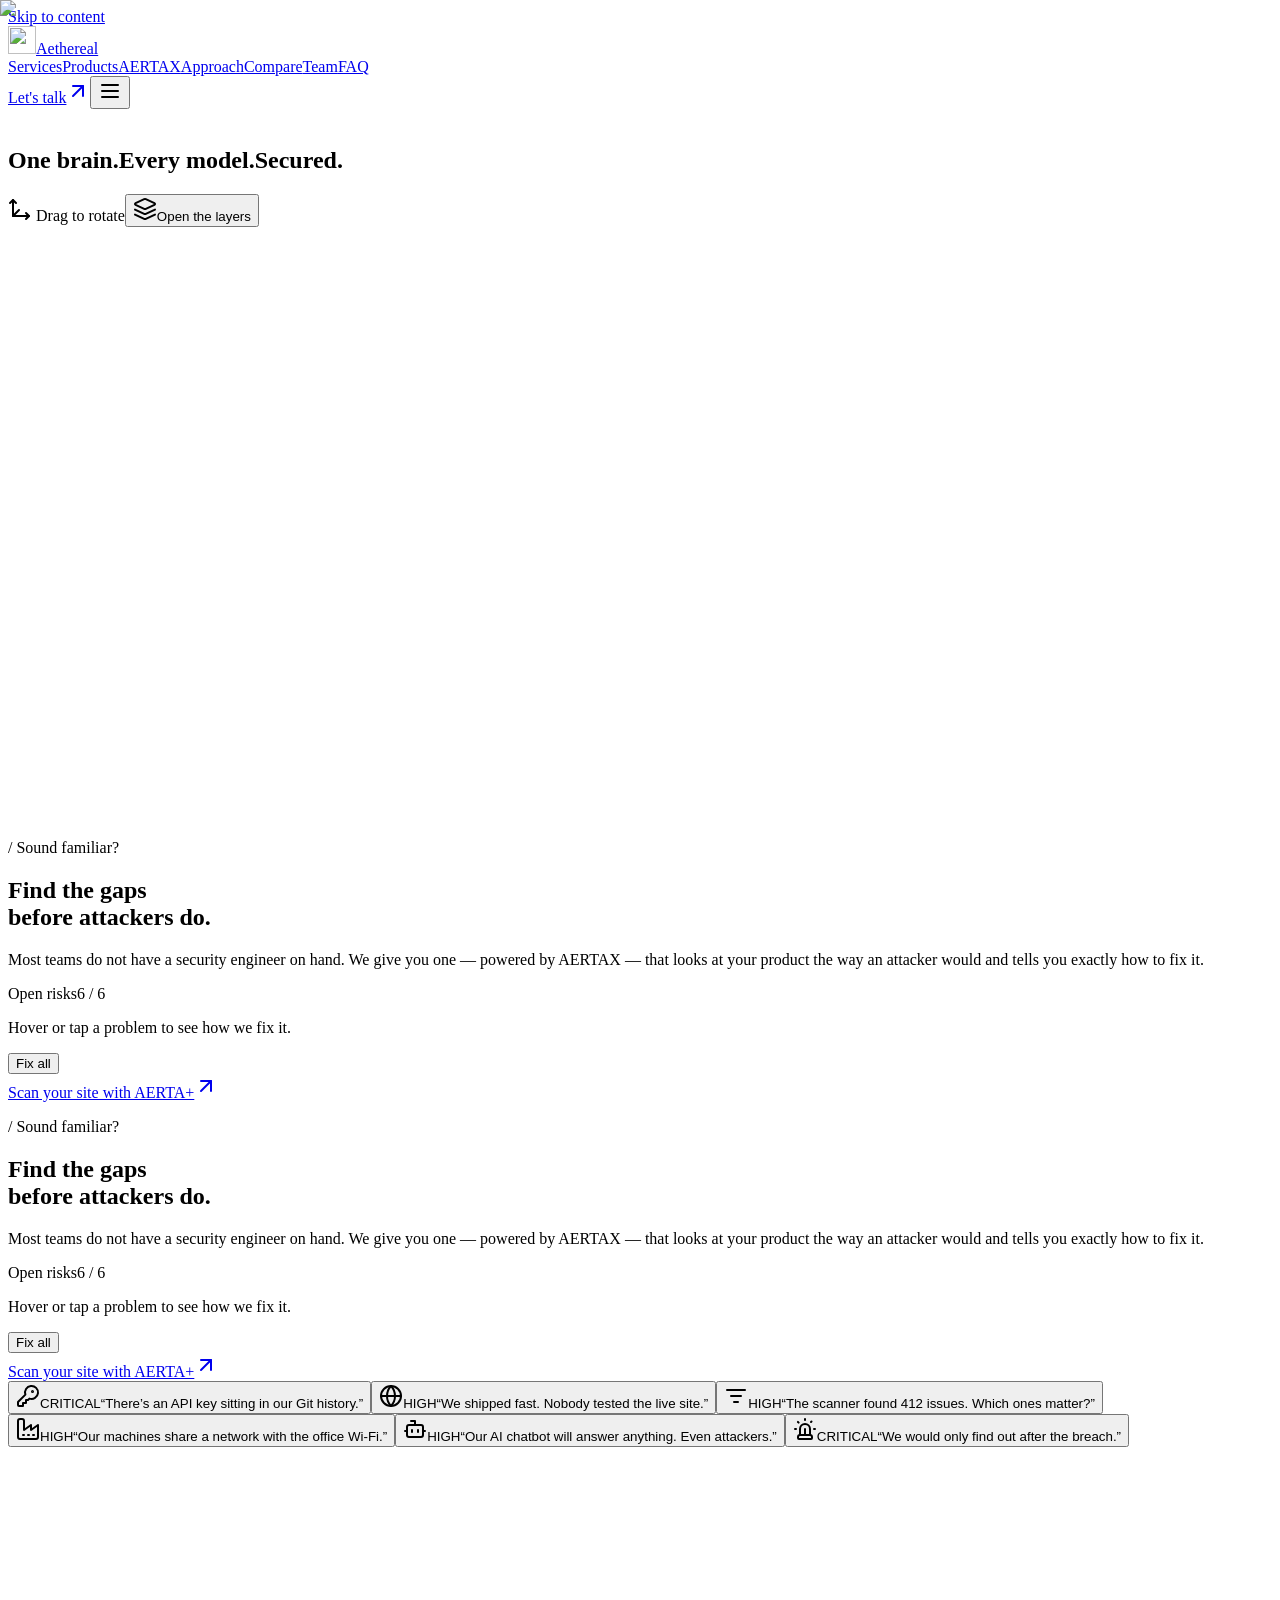
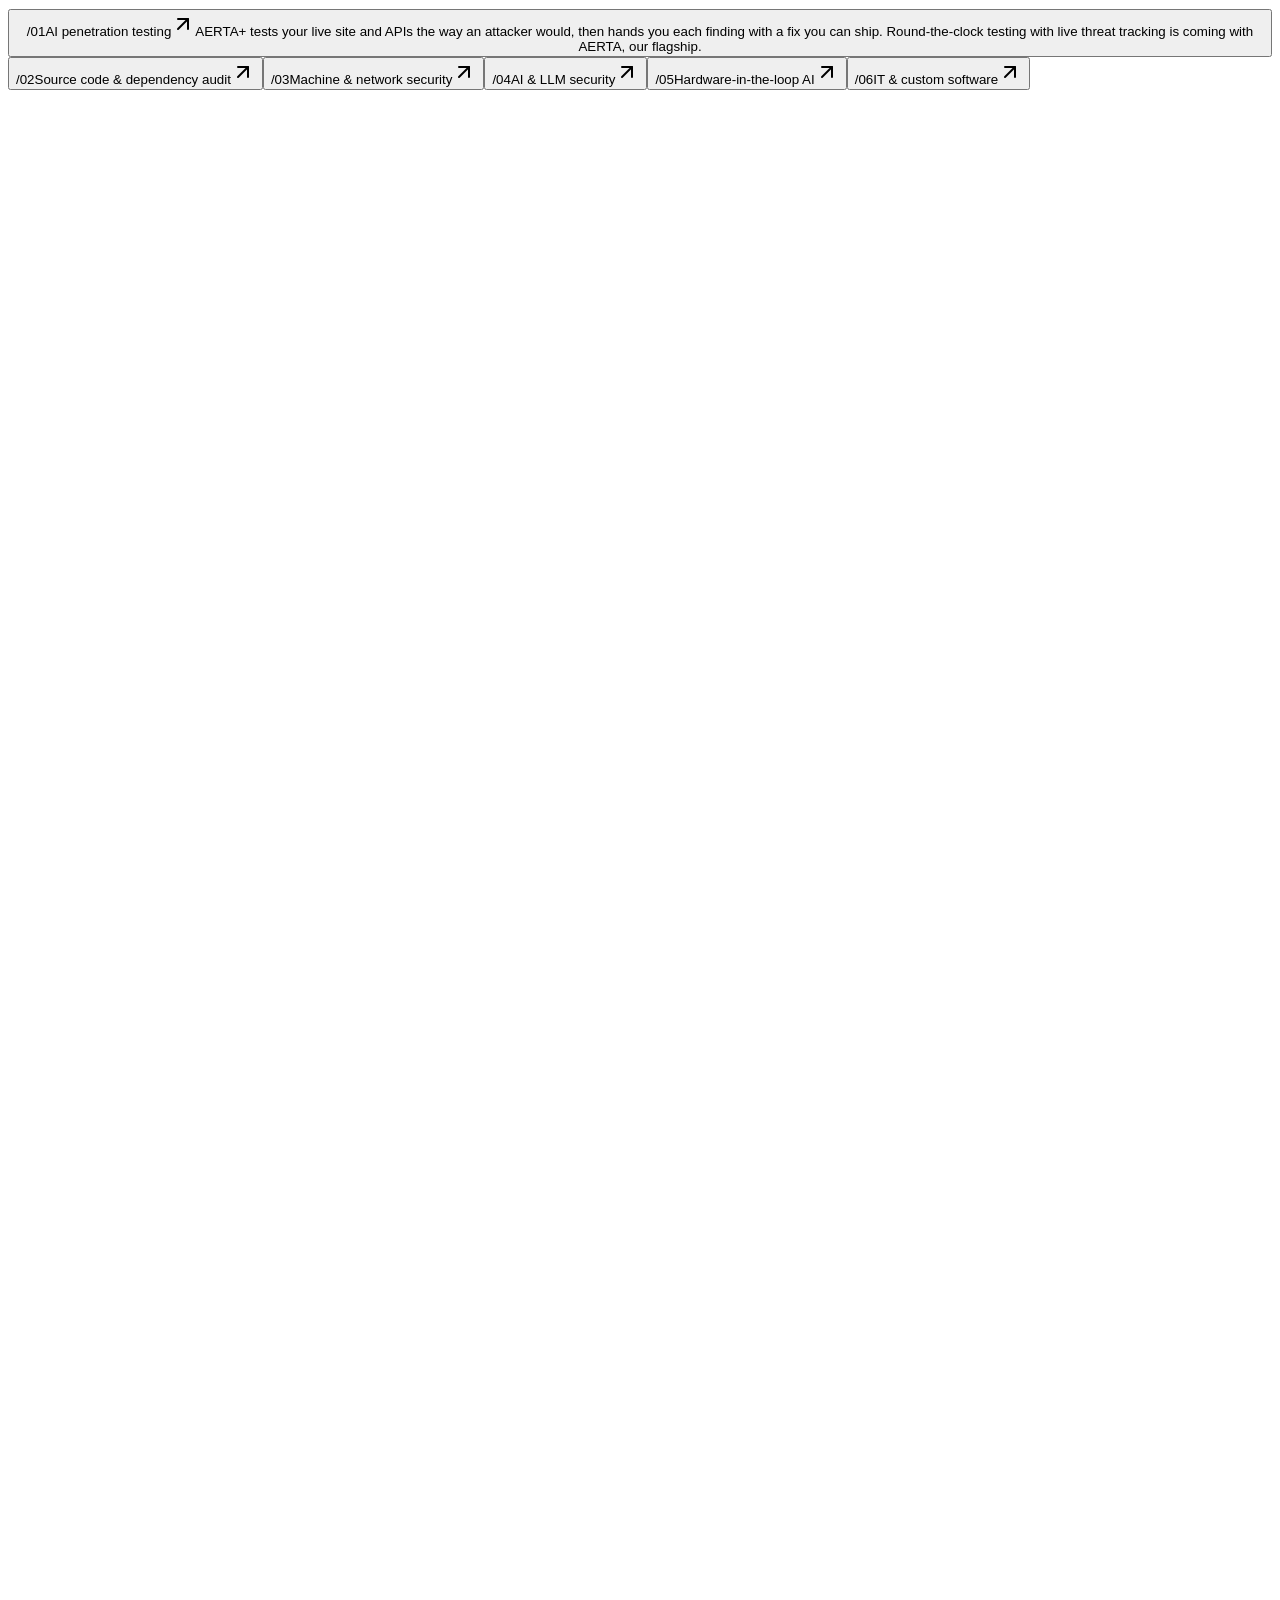
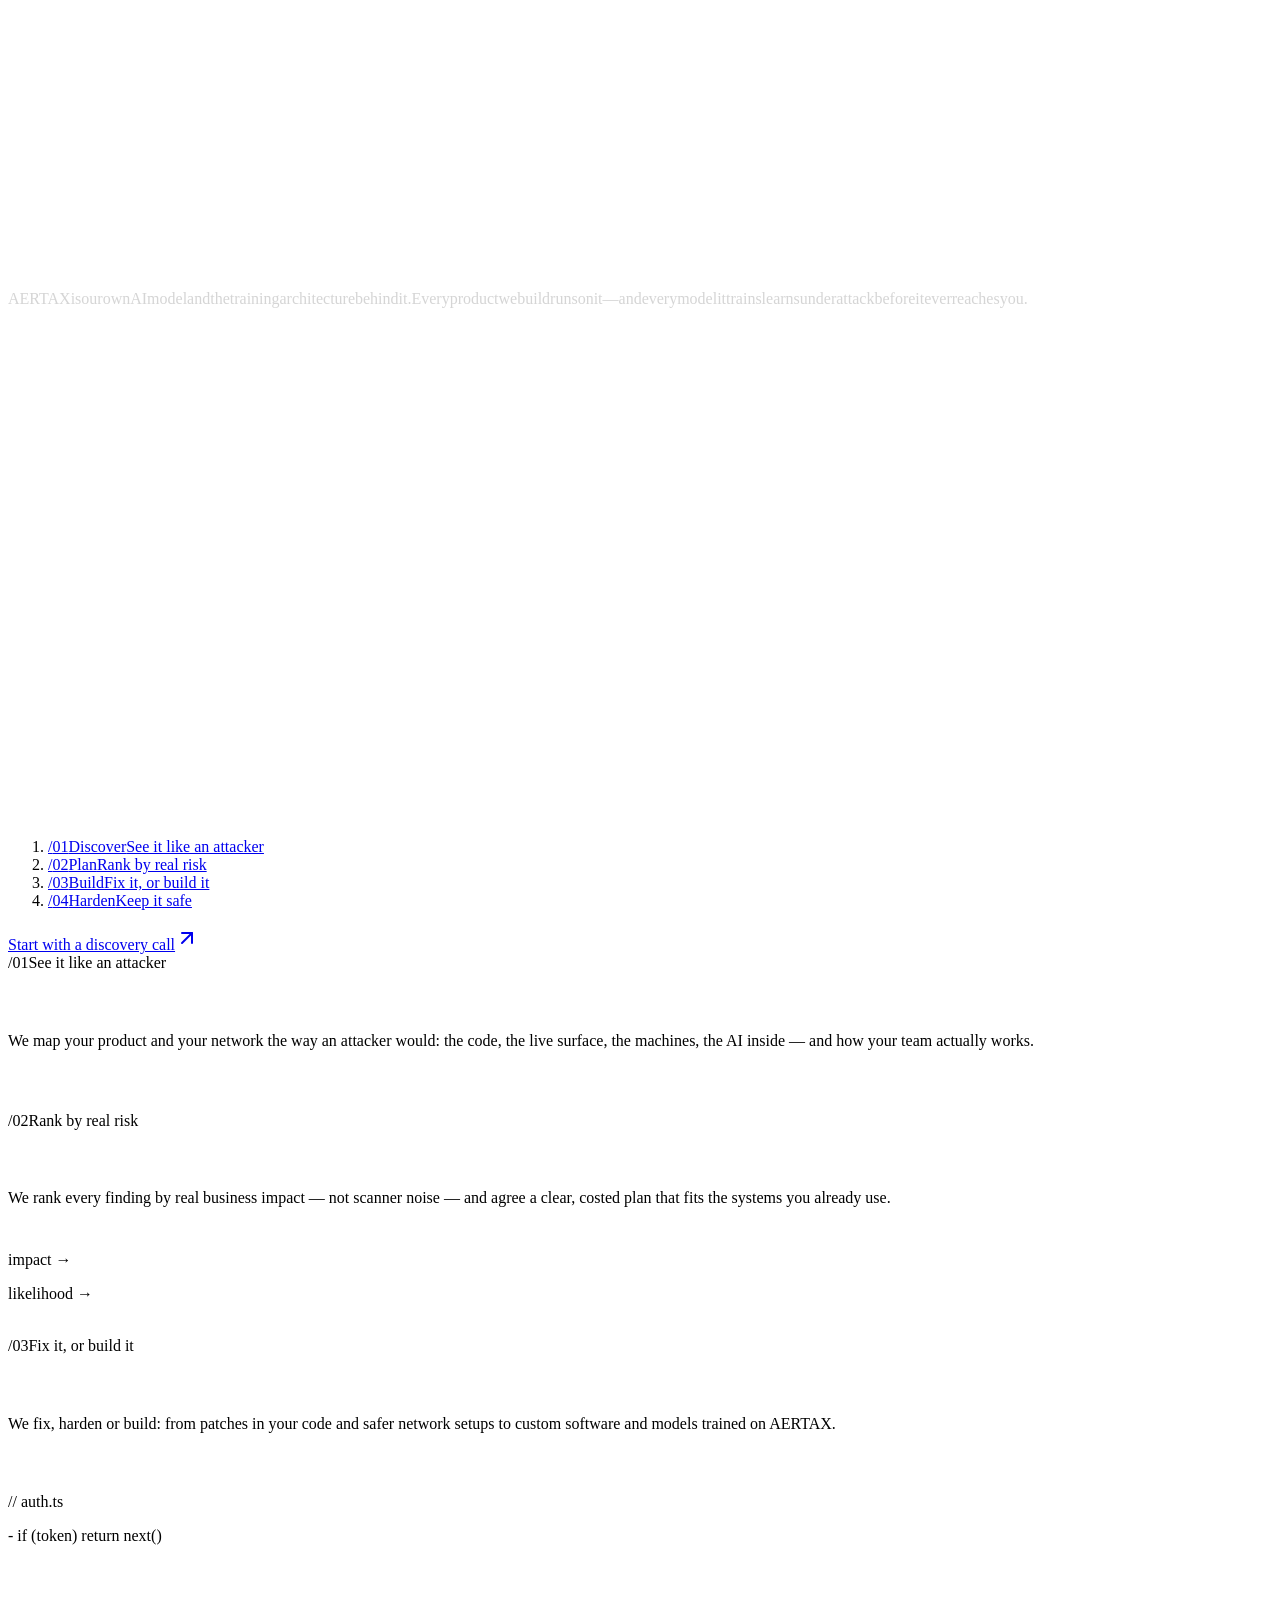
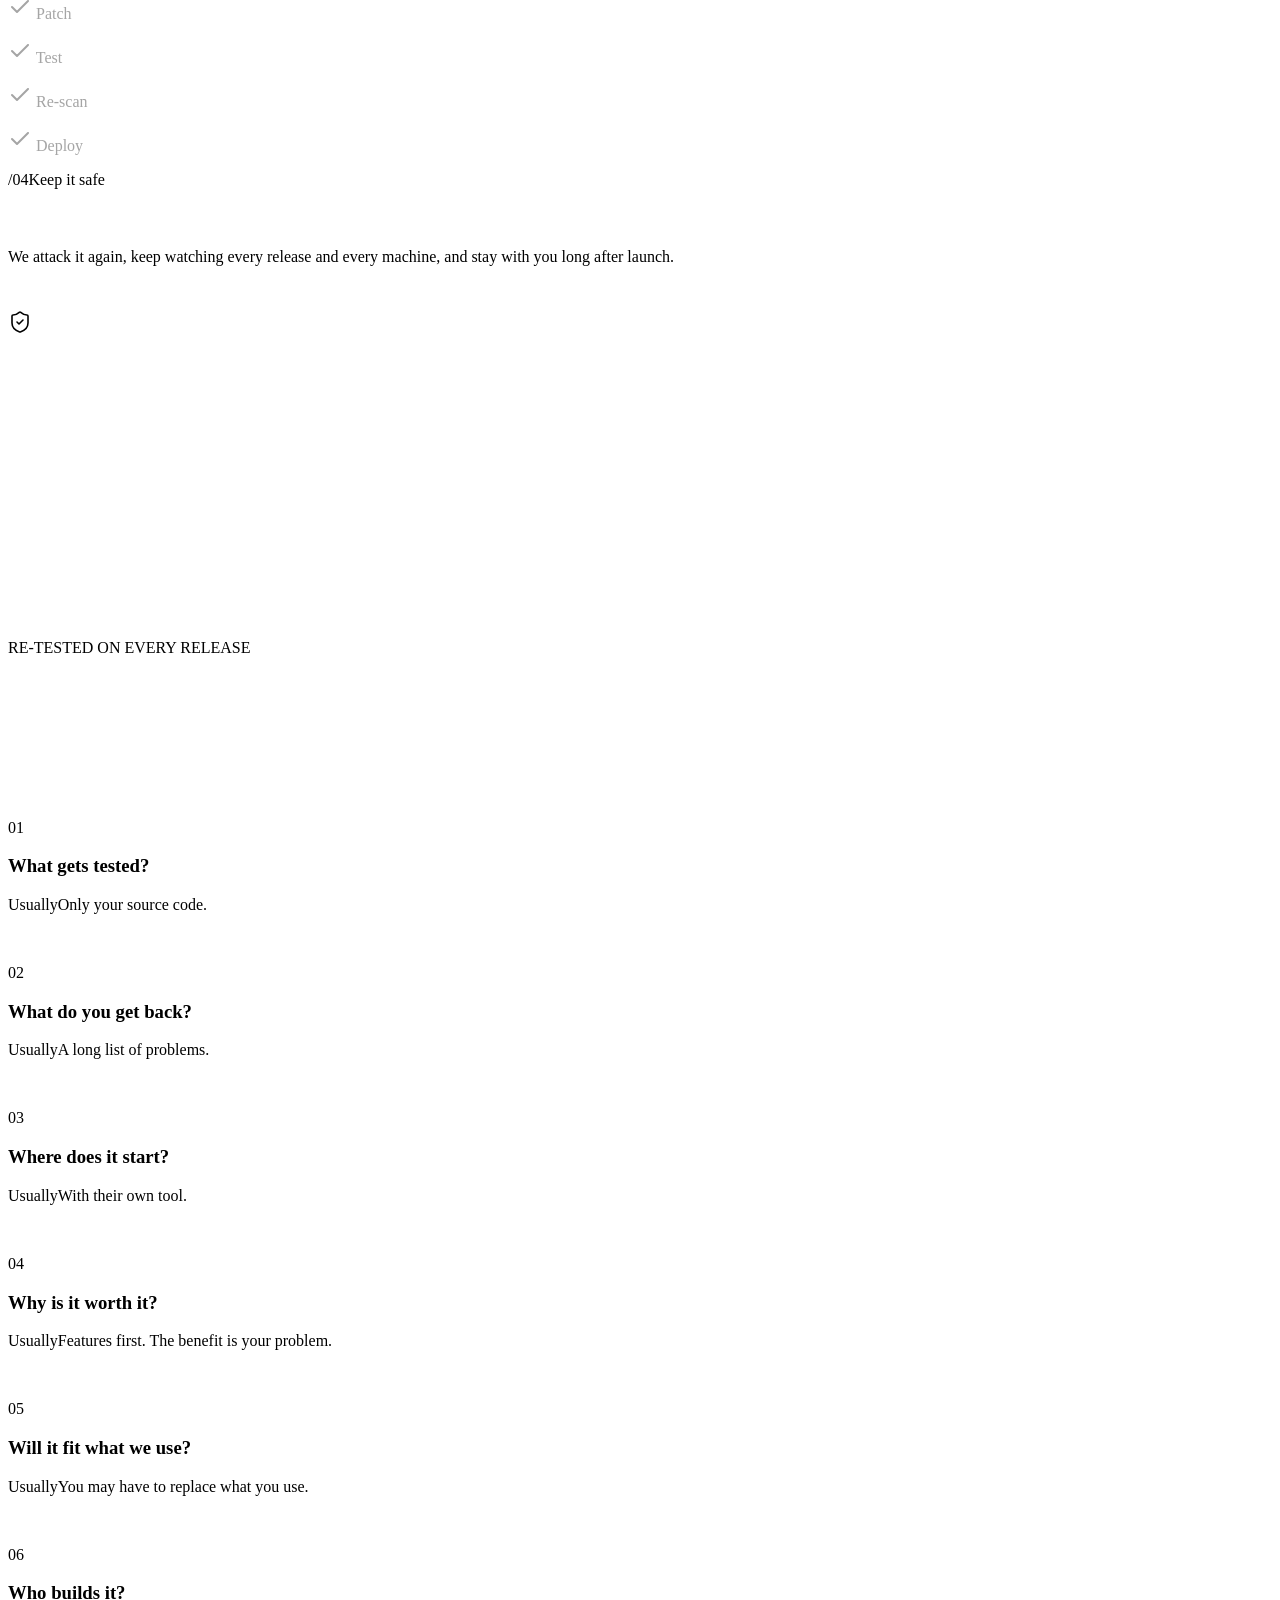
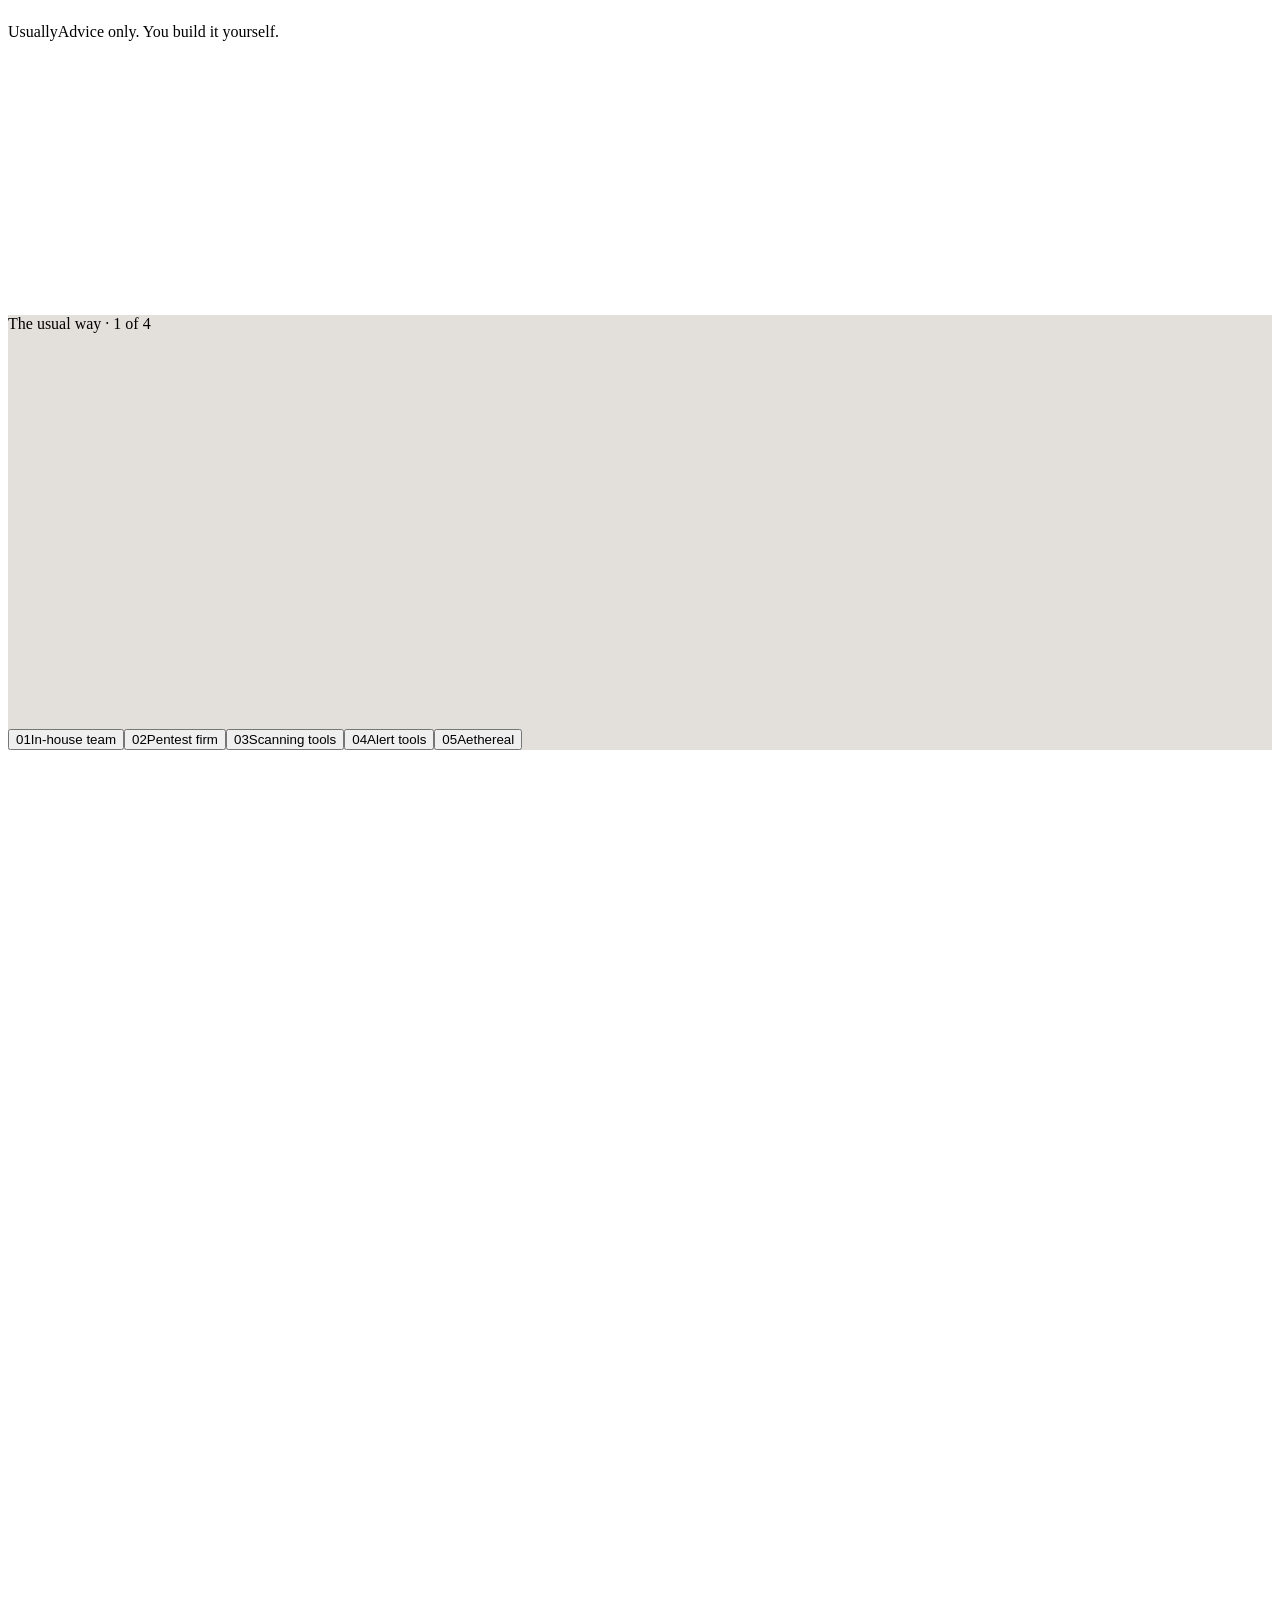
==== commit 165bd14e: "Update preview: third 'Next' product card" ====
--- a/index.html
+++ b/index.html
@@ -1 +1 @@
-<!DOCTYPE html><html lang="en" class="__variable_a5cde9 __variable_5cddbb __variable_be18ac"><head><meta charSet="utf-8"/><meta name="viewport" content="width=device-width, initial-scale=1"/><link rel="preload" as="image" href="/aethereal-preview/aethereal-logo.png" fetchPriority="high"/><link rel="stylesheet" href="/aethereal-preview/_next/static/css/974012aeb02baf9c.css" data-precedence="next"/><link rel="preload" as="script" fetchPriority="low" href="/aethereal-preview/_next/static/chunks/webpack-7e8fc5914143d770.js"/><script src="/aethereal-preview/_next/static/chunks/fd9d1056-f42e3a44b4c14fe1.js" async=""></script><script src="/aethereal-preview/_next/static/chunks/117-51c6b8f5c3b22679.js" async=""></script><script src="/aethereal-preview/_next/static/chunks/main-app-e7ba9aab3fcd5971.js" async=""></script><script src="/aethereal-preview/_next/static/chunks/967-60a9e680f45ffc05.js" async=""></script><script src="/aethereal-preview/_next/static/chunks/app/page-a334ca7fa1c4bded.js" async=""></script><script src="/aethereal-preview/_next/static/chunks/app/layout-2f7b81bff273236f.js" async=""></script><title>Aethereal | AERTAX — The AI Brain Behind Every Model</title><meta name="description" content="Aethereal builds AERTAX, a proprietary AI training architecture focused on AI security — the core intelligence behind AERTA+, hardware-in-the-loop systems and more."/><link rel="icon" href="/aethereal-preview/aethereal-logo.png"/><script src="/aethereal-preview/_next/static/chunks/polyfills-42372ed130431b0a.js" noModule=""></script></head><body class="font-sans"><a href="#main" class="skip-link">Skip to content</a><header class="fixed inset-x-0 top-0 z-50 transition-colors duration-300 border-b border-transparent" style="transform:none"><div class="max-w-[1320px] mx-auto h-16 px-4 sm:px-6 flex items-center justify-between"><a href="#top" class="flex items-center gap-2.5" aria-label="Aethereal — back to top"><span class="grid place-items-center w-8 h-8 rounded-md bg-ink overflow-hidden"><img alt="" loading="lazy" width="28" height="28" decoding="async" data-nimg="1" class="w-6 h-6" style="color:transparent" src="/aethereal-preview/aethereal-logo.png"/></span><span class="font-display font-medium text-lg tracking-[-0.03em] text-ink">Aethereal</span></a><nav class="hidden lg:flex items-center gap-1" aria-label="Main"><a href="#services" class="relative rounded-full px-3.5 py-2 text-sm transition-colors text-muted hover:text-ink"><span class="relative">Services</span></a><a href="#products" class="relative rounded-full px-3.5 py-2 text-sm transition-colors text-muted hover:text-ink"><span class="relative">Products</span></a><a href="#aertax" class="relative rounded-full px-3.5 py-2 text-sm transition-colors text-muted hover:text-ink"><span class="relative">AERTAX</span></a><a href="#approach" class="relative rounded-full px-3.5 py-2 text-sm transition-colors text-muted hover:text-ink"><span class="relative">Approach</span></a><a href="#compare" class="relative rounded-full px-3.5 py-2 text-sm transition-colors text-muted hover:text-ink"><span class="relative">Compare</span></a><a href="#team" class="relative rounded-full px-3.5 py-2 text-sm transition-colors text-muted hover:text-ink"><span class="relative">Team</span></a><a href="#faq" class="relative rounded-full px-3.5 py-2 text-sm transition-colors text-muted hover:text-ink"><span class="relative">FAQ</span></a></nav><div class="flex items-center gap-2"><a href="#contact" class="group inline-flex items-center justify-between gap-6 rounded-lg pl-5 pr-1.5 py-1.5 text-sm font-medium transition-colors bg-card text-ink border border-line hover:bg-white hidden sm:inline-flex !py-1 !pl-4 !gap-4"><span>Let&#x27;s talk</span><span class="grid place-items-center w-9 h-9 rounded-md bg-ink/[0.06] text-ink"><svg xmlns="http://www.w3.org/2000/svg" width="24" height="24" viewBox="0 0 24 24" fill="none" stroke="currentColor" stroke-width="2" stroke-linecap="round" stroke-linejoin="round" class="lucide lucide-arrow-up-right w-4 h-4 transition-transform duration-300 group-hover:rotate-45"><path d="M7 7h10v10"></path><path d="M7 17 17 7"></path></svg></span></a><button type="button" aria-label="Open menu" aria-expanded="false" class="lg:hidden grid place-items-center w-11 h-11 rounded-lg border border-line bg-card cursor-pointer"><svg xmlns="http://www.w3.org/2000/svg" width="24" height="24" viewBox="0 0 24 24" fill="none" stroke="currentColor" stroke-width="2" stroke-linecap="round" stroke-linejoin="round" class="lucide lucide-menu w-4 h-4"><line x1="4" x2="20" y1="12" y2="12"></line><line x1="4" x2="20" y1="6" y2="6"></line><line x1="4" x2="20" y1="18" y2="18"></line></svg></button></div></div><div class="absolute left-0 right-0 bottom-[-1px] h-[2px] bg-teal origin-left" style="transform:scaleX(0)"></div></header><main id="main" class="overflow-x-clip"><section id="top" class="relative pt-20 sm:pt-24 pb-16 sm:pb-20 px-4 sm:px-6 overflow-hidden"><div class="max-w-[1320px] mx-auto flex items-center justify-between gap-4 border-y border-line py-2.5 font-mono text-[11px] uppercase tracking-[0.18em] text-muted" style="opacity:0"><span>Aethereal <span class="hidden sm:inline">— AI security &amp; software house</span></span><span class="hidden md:inline">3.14° N · 101.69° E</span><span>Kuala Lumpur <span class="text-ink"><span class="tabular-nums">--:--</span></span></span></div><div class="max-w-[1320px] mx-auto grid md:grid-cols-12 gap-x-8 lg:gap-x-12 gap-y-8"><div class="md:col-span-6 lg:col-span-7 min-w-0"><h1 class="mt-8 sm:mt-10 font-display font-normal tracking-[-0.055em] leading-[0.92] text-[3.3rem] sm:text-[5rem] md:text-[3.9rem] lg:text-[6.2rem]"><span class="block overflow-hidden pb-[0.06em]"><span class="block " style="transform:translateY(105%)">One brain.</span></span><span class="block overflow-hidden pb-[0.06em]"><span class="block " style="transform:translateY(105%)">Every model.</span></span><span class="block overflow-hidden pb-[0.06em]"><span class="block text-teal-ink" style="transform:translateY(105%)">Secured.</span></span></h1><div class="relative mt-2 w-full max-w-[640px] aspect-square sm:aspect-[5/4] lg:-ml-6"><div class="absolute inset-0" role="img" aria-label="3D Aethereal logo. Drag to rotate, click to separate its layers."><div class="absolute inset-0 grid place-items-center"><div class="relative w-[62%] aspect-square"><div class="absolute inset-[8%] rounded-full bg-teal/25 blur-3xl"></div><img alt="Aethereal logo" fetchPriority="high" decoding="async" data-nimg="fill" class="object-contain drop-shadow-[0_30px_40px_rgba(11,13,16,0.25)] [filter:brightness(1.6)_saturate(0.9)]" style="position:absolute;height:100%;width:100%;left:0;top:0;right:0;bottom:0;color:transparent" src="/aethereal-preview/aethereal-logo.png"/></div></div></div><div class="pointer-events-none absolute left-0 right-0 bottom-2 flex justify-center"><div class="pointer-events-auto flex items-center gap-1 rounded-full border border-line bg-card/80 backdrop-blur px-1.5 py-1.5 text-xs text-muted shadow-sm"><span class="hidden sm:inline-flex items-center gap-1.5 px-2.5"><svg xmlns="http://www.w3.org/2000/svg" width="24" height="24" viewBox="0 0 24 24" fill="none" stroke="currentColor" stroke-width="2" stroke-linecap="round" stroke-linejoin="round" class="lucide lucide-move3d w-3.5 h-3.5"><path d="M5 3v16h16"></path><path d="m5 19 6-6"></path><path d="m2 6 3-3 3 3"></path><path d="m18 16 3 3-3 3"></path></svg> Drag to rotate</span><button type="button" aria-pressed="false" class="inline-flex items-center gap-1.5 rounded-full px-3.5 min-h-[44px] font-medium transition-colors bg-ink/[0.06] text-ink hover:bg-ink/10"><svg xmlns="http://www.w3.org/2000/svg" width="24" height="24" viewBox="0 0 24 24" fill="none" stroke="currentColor" stroke-width="2" stroke-linecap="round" stroke-linejoin="round" class="lucide lucide-layers w-3.5 h-3.5"><path d="m12.83 2.18a2 2 0 0 0-1.66 0L2.6 6.08a1 1 0 0 0 0 1.83l8.58 3.91a2 2 0 0 0 1.66 0l8.58-3.9a1 1 0 0 0 0-1.83Z"></path><path d="m22 17.65-9.17 4.16a2 2 0 0 1-1.66 0L2 17.65"></path><path d="m22 12.65-9.17 4.16a2 2 0 0 1-1.66 0L2 12.65"></path></svg>Open the layers</button></div></div></div></div><div class="md:col-span-6 lg:col-span-5 min-w-0 flex flex-col gap-10 md:pt-12 lg:pt-14"><button type="button" class="group relative block w-full aspect-[16/9] overflow-hidden rounded-2xl bg-ink text-left dot-grid cursor-pointer" aria-label="Play: AERTAX in 30 seconds" style="opacity:0;transform:translateY(24px)"><div class="absolute inset-0 bg-[radial-gradient(circle_at_70%_40%,rgba(167,190,214,0.22),transparent_55%)]"></div><div class="absolute left-4 top-4 right-4 flex justify-between"><p class="font-mono text-[11px] tracking-[0.2em] uppercase text-white/50"><span class="text-teal">/</span> <!-- -->AERTAX in 30 seconds</p><span class="font-mono text-[11px] text-white/50">0:30</span></div><p class="absolute right-[-4%] top-1/2 font-display font-medium tracking-[-0.06em] text-[22vw] lg:text-[9rem] leading-none text-transparent [-webkit-text-stroke:1px_rgba(255,255,255,0.18)]" style="transform:translateY(-50%)">AERTAX</p><div class="absolute left-4 bottom-4 flex items-center gap-3"><span class="grid place-items-center w-12 h-12 rounded-full bg-teal text-ink transition-transform duration-300 group-hover:scale-110"><svg xmlns="http://www.w3.org/2000/svg" width="24" height="24" viewBox="0 0 24 24" fill="none" stroke="currentColor" stroke-width="2" stroke-linecap="round" stroke-linejoin="round" class="lucide lucide-play w-5 h-5 fill-ink ml-0.5"><polygon points="6 3 20 12 6 21 6 3"></polygon></svg></span><span class="text-white text-sm font-medium">What is AERTAX?</span></div></button><div class="lg:mt-auto lg:pb-6" style="opacity:0;transform:translateY(20px)"><p class="text-lg leading-relaxed text-muted">Aethereal builds <span class="text-ink font-medium">AERTAX</span> — our own security AI. It protects the software you ship and every machine on your network, and each problem it finds comes with the fix. As a software house, we also design the IT that fits how you already work.</p><div class="mt-7 flex flex-wrap items-baseline gap-x-5 gap-y-2"><span class="font-mono text-[11px] uppercase tracking-[0.18em] text-muted">Now open to</span><button type="button" class="group inline-flex items-center gap-1 min-h-[44px] font-display text-lg font-medium tracking-[-0.02em] underline decoration-ink/20 underline-offset-[6px] hover:decoration-teal-ink transition-colors cursor-pointer">Partnerships<svg xmlns="http://www.w3.org/2000/svg" width="24" height="24" viewBox="0 0 24 24" fill="none" stroke="currentColor" stroke-width="2" stroke-linecap="round" stroke-linejoin="round" class="lucide lucide-arrow-up-right w-4 h-4 text-teal-ink transition-transform duration-300 group-hover:rotate-45"><path d="M7 7h10v10"></path><path d="M7 17 17 7"></path></svg></button><button type="button" class="group inline-flex items-center gap-1 min-h-[44px] font-display text-lg font-medium tracking-[-0.02em] underline decoration-ink/20 underline-offset-[6px] hover:decoration-teal-ink transition-colors cursor-pointer">Pilot projects<svg xmlns="http://www.w3.org/2000/svg" width="24" height="24" viewBox="0 0 24 24" fill="none" stroke="currentColor" stroke-width="2" stroke-linecap="round" stroke-linejoin="round" class="lucide lucide-arrow-up-right w-4 h-4 text-teal-ink transition-transform duration-300 group-hover:rotate-45"><path d="M7 7h10v10"></path><path d="M7 17 17 7"></path></svg></button><button type="button" class="group inline-flex items-center gap-1 min-h-[44px] font-display text-lg font-medium tracking-[-0.02em] underline decoration-ink/20 underline-offset-[6px] hover:decoration-teal-ink transition-colors cursor-pointer">Investment<svg xmlns="http://www.w3.org/2000/svg" width="24" height="24" viewBox="0 0 24 24" fill="none" stroke="currentColor" stroke-width="2" stroke-linecap="round" stroke-linejoin="round" class="lucide lucide-arrow-up-right w-4 h-4 text-teal-ink transition-transform duration-300 group-hover:rotate-45"><path d="M7 7h10v10"></path><path d="M7 17 17 7"></path></svg></button></div><div class="mt-6 flex flex-col gap-2.5"><a href="#contact" class="group inline-flex items-center justify-between gap-6 rounded-lg pl-5 pr-1.5 py-1.5 text-sm font-medium transition-colors bg-ink text-white hover:bg-black "><span>Book a meeting</span><span class="grid place-items-center w-9 h-9 rounded-md bg-teal text-ink"><svg xmlns="http://www.w3.org/2000/svg" width="24" height="24" viewBox="0 0 24 24" fill="none" stroke="currentColor" stroke-width="2" stroke-linecap="round" stroke-linejoin="round" class="lucide lucide-arrow-up-right w-4 h-4 transition-transform duration-300 group-hover:rotate-45"><path d="M7 7h10v10"></path><path d="M7 17 17 7"></path></svg></span></a><a href="https://aertaplus.aethereal.my/" class="group inline-flex items-center justify-between gap-6 rounded-lg pl-5 pr-1.5 py-1.5 text-sm font-medium transition-colors bg-card text-ink border border-line hover:bg-white " target="_blank" rel="noopener noreferrer"><span>Scan your site with AERTA+</span><span class="grid place-items-center w-9 h-9 rounded-md bg-ink/[0.06] text-ink"><svg xmlns="http://www.w3.org/2000/svg" width="24" height="24" viewBox="0 0 24 24" fill="none" stroke="currentColor" stroke-width="2" stroke-linecap="round" stroke-linejoin="round" class="lucide lucide-arrow-up-right w-4 h-4 transition-transform duration-300 group-hover:rotate-45"><path d="M7 7h10v10"></path><path d="M7 17 17 7"></path></svg></span></a></div><div class="mt-10 pt-6 border-t border-line"><p class="font-mono text-[11px] tracking-[0.2em] uppercase text-muted"><span class="text-teal-ink">/</span> <!-- -->Backed by &amp; working with</p><div class="mt-4 overflow-hidden fade-x"><div class="marquee flex w-max items-center gap-10"><img alt="NEXEA" loading="lazy" width="120" height="40" decoding="async" data-nimg="1" class="h-10 w-auto object-contain grayscale mix-blend-multiply opacity-70" style="color:transparent" src="/aethereal-preview/images/logos/support/nexea.png"/><img alt="SDEC" loading="lazy" width="120" height="40" decoding="async" data-nimg="1" class="h-10 w-auto object-contain grayscale mix-blend-multiply opacity-70" style="color:transparent" src="/aethereal-preview/images/logos/support/sdec.png"/><img alt="UTS" loading="lazy" width="120" height="40" decoding="async" data-nimg="1" class="h-10 w-auto object-contain grayscale mix-blend-multiply opacity-70" style="color:transparent" src="/aethereal-preview/images/logos/support/uts.png"/><img alt="Sky Germ" loading="lazy" width="120" height="40" decoding="async" data-nimg="1" class="h-10 w-auto object-contain grayscale mix-blend-multiply opacity-70" style="color:transparent" src="/aethereal-preview/images/logos/client/sky-germ.png"/><img alt="SwitchGrid" loading="lazy" width="120" height="40" decoding="async" data-nimg="1" class="h-10 w-auto object-contain grayscale mix-blend-multiply opacity-70" style="color:transparent" src="/aethereal-preview/images/logos/client/switchgrid.png"/><img alt="Tuai" loading="lazy" width="120" height="40" decoding="async" data-nimg="1" class="h-10 w-auto object-contain grayscale mix-blend-multiply opacity-70" style="color:transparent" src="/aethereal-preview/images/logos/client/tuai.png"/><img alt="Stratetics Experts" loading="lazy" width="120" height="40" decoding="async" data-nimg="1" class="h-10 w-auto object-contain grayscale mix-blend-multiply opacity-70" style="color:transparent" src="/aethereal-preview/images/logos/client/stratetics-experts.png"/><img alt="Teduh Jiwa" loading="lazy" width="120" height="40" decoding="async" data-nimg="1" class="h-10 w-auto object-contain grayscale mix-blend-multiply opacity-70" style="color:transparent" src="/aethereal-preview/images/logos/client/teduh-jiwa.png"/><img alt="" loading="lazy" width="120" height="40" decoding="async" data-nimg="1" class="h-10 w-auto object-contain grayscale mix-blend-multiply opacity-70" style="color:transparent" src="/aethereal-preview/images/logos/support/nexea.png"/><img alt="" loading="lazy" width="120" height="40" decoding="async" data-nimg="1" class="h-10 w-auto object-contain grayscale mix-blend-multiply opacity-70" style="color:transparent" src="/aethereal-preview/images/logos/support/sdec.png"/><img alt="" loading="lazy" width="120" height="40" decoding="async" data-nimg="1" class="h-10 w-auto object-contain grayscale mix-blend-multiply opacity-70" style="color:transparent" src="/aethereal-preview/images/logos/support/uts.png"/><img alt="" loading="lazy" width="120" height="40" decoding="async" data-nimg="1" class="h-10 w-auto object-contain grayscale mix-blend-multiply opacity-70" style="color:transparent" src="/aethereal-preview/images/logos/client/sky-germ.png"/><img alt="" loading="lazy" width="120" height="40" decoding="async" data-nimg="1" class="h-10 w-auto object-contain grayscale mix-blend-multiply opacity-70" style="color:transparent" src="/aethereal-preview/images/logos/client/switchgrid.png"/><img alt="" loading="lazy" width="120" height="40" decoding="async" data-nimg="1" class="h-10 w-auto object-contain grayscale mix-blend-multiply opacity-70" style="color:transparent" src="/aethereal-preview/images/logos/client/tuai.png"/><img alt="" loading="lazy" width="120" height="40" decoding="async" data-nimg="1" class="h-10 w-auto object-contain grayscale mix-blend-multiply opacity-70" style="color:transparent" src="/aethereal-preview/images/logos/client/stratetics-experts.png"/><img alt="" loading="lazy" width="120" height="40" decoding="async" data-nimg="1" class="h-10 w-auto object-contain grayscale mix-blend-multiply opacity-70" style="color:transparent" src="/aethereal-preview/images/logos/client/teduh-jiwa.png"/></div></div></div></div></div></div></section><section class="relative px-4 sm:px-6 py-24 sm:py-32 border-y border-line bg-card/50 overflow-hidden"><div class="hidden xl:block relative max-w-[1320px] mx-auto min-h-[760px]"><div class="absolute left-[2%] top-[4%]" style="opacity:0;transform:translateX(-90px) translateY(70px)"><button type="button" aria-pressed="false" class="group relative block w-[min(340px,100%)] xl:w-[290px] text-left cursor-pointer"><span aria-hidden="true" class="absolute inset-x-3 inset-y-0 rounded-xl border border-line bg-card/70" style="transform:none"></span><span aria-hidden="true" class="absolute inset-x-1.5 inset-y-0 rounded-xl border border-line bg-card" style="transform:none"></span><span class="relative flex items-start gap-3 rounded-xl border px-3.5 py-3 shadow-[0_12px_32px_-16px_rgba(11,13,16,0.35)] transition-colors duration-300 bg-white border-line text-ink group-hover:border-ink/25"><span class="mt-0.5 grid place-items-center w-8 h-8 rounded-lg shrink-0 transition-colors duration-300 bg-ink/[0.06] text-ink"><svg xmlns="http://www.w3.org/2000/svg" width="24" height="24" viewBox="0 0 24 24" fill="none" stroke="currentColor" stroke-width="2" stroke-linecap="round" stroke-linejoin="round" class="lucide lucide-key-round w-4 h-4"><path d="M2 18v3c0 .6.4 1 1 1h4v-3h3v-3h2l1.4-1.4a6.5 6.5 0 1 0-4-4Z"></path><circle cx="16.5" cy="7.5" r=".5" fill="currentColor"></circle></svg></span><span class="min-w-0"><span class="inline-block rounded px-1.5 py-0.5 font-mono text-[11px] font-medium tracking-[0.12em] text-[#c4332b] bg-[#c4332b]/10">CRITICAL</span><span class="mt-1.5 block text-[15px] leading-snug text-ink" style="opacity:1;transform:none">“There’s an API key sitting in our Git history.”</span></span></span></button></div><div class="absolute right-[3%] top-[0%]" style="opacity:0;transform:translateX(90px) translateY(42px)"><button type="button" aria-pressed="false" class="group relative block w-[min(340px,100%)] xl:w-[290px] text-left cursor-pointer"><span aria-hidden="true" class="absolute inset-x-3 inset-y-0 rounded-xl border border-line bg-card/70" style="transform:none"></span><span aria-hidden="true" class="absolute inset-x-1.5 inset-y-0 rounded-xl border border-line bg-card" style="transform:none"></span><span class="relative flex items-start gap-3 rounded-xl border px-3.5 py-3 shadow-[0_12px_32px_-16px_rgba(11,13,16,0.35)] transition-colors duration-300 bg-white border-line text-ink group-hover:border-ink/25"><span class="mt-0.5 grid place-items-center w-8 h-8 rounded-lg shrink-0 transition-colors duration-300 bg-ink/[0.06] text-ink"><svg xmlns="http://www.w3.org/2000/svg" width="24" height="24" viewBox="0 0 24 24" fill="none" stroke="currentColor" stroke-width="2" stroke-linecap="round" stroke-linejoin="round" class="lucide lucide-globe w-4 h-4"><circle cx="12" cy="12" r="10"></circle><path d="M12 2a14.5 14.5 0 0 0 0 20 14.5 14.5 0 0 0 0-20"></path><path d="M2 12h20"></path></svg></span><span class="min-w-0"><span class="inline-block rounded px-1.5 py-0.5 font-mono text-[11px] font-medium tracking-[0.12em] text-[#b45309] bg-[#b45309]/10">HIGH</span><span class="mt-1.5 block text-[15px] leading-snug text-ink" style="opacity:1;transform:none">“We shipped fast. Nobody tested the live site.”</span></span></span></button></div><div class="absolute left-0 top-[42%]" style="opacity:0;transform:translateX(-120px) translateY(56px)"><button type="button" aria-pressed="false" class="group relative block w-[min(340px,100%)] xl:w-[290px] text-left cursor-pointer"><span aria-hidden="true" class="absolute inset-x-3 inset-y-0 rounded-xl border border-line bg-card/70" style="transform:none"></span><span aria-hidden="true" class="absolute inset-x-1.5 inset-y-0 rounded-xl border border-line bg-card" style="transform:none"></span><span class="relative flex items-start gap-3 rounded-xl border px-3.5 py-3 shadow-[0_12px_32px_-16px_rgba(11,13,16,0.35)] transition-colors duration-300 bg-white border-line text-ink group-hover:border-ink/25"><span class="mt-0.5 grid place-items-center w-8 h-8 rounded-lg shrink-0 transition-colors duration-300 bg-ink/[0.06] text-ink"><svg xmlns="http://www.w3.org/2000/svg" width="24" height="24" viewBox="0 0 24 24" fill="none" stroke="currentColor" stroke-width="2" stroke-linecap="round" stroke-linejoin="round" class="lucide lucide-list-filter w-4 h-4"><path d="M3 6h18"></path><path d="M7 12h10"></path><path d="M10 18h4"></path></svg></span><span class="min-w-0"><span class="inline-block rounded px-1.5 py-0.5 font-mono text-[11px] font-medium tracking-[0.12em] text-[#b45309] bg-[#b45309]/10">HIGH</span><span class="mt-1.5 block text-[15px] leading-snug text-ink" style="opacity:1;transform:none">“The scanner found 412 issues. Which ones matter?”</span></span></span></button></div><div class="absolute right-0 top-[40%]" style="opacity:0;transform:translateX(120px) translateY(77px)"><button type="button" aria-pressed="false" class="group relative block w-[min(340px,100%)] xl:w-[290px] text-left cursor-pointer"><span aria-hidden="true" class="absolute inset-x-3 inset-y-0 rounded-xl border border-line bg-card/70" style="transform:none"></span><span aria-hidden="true" class="absolute inset-x-1.5 inset-y-0 rounded-xl border border-line bg-card" style="transform:none"></span><span class="relative flex items-start gap-3 rounded-xl border px-3.5 py-3 shadow-[0_12px_32px_-16px_rgba(11,13,16,0.35)] transition-colors duration-300 bg-white border-line text-ink group-hover:border-ink/25"><span class="mt-0.5 grid place-items-center w-8 h-8 rounded-lg shrink-0 transition-colors duration-300 bg-ink/[0.06] text-ink"><svg xmlns="http://www.w3.org/2000/svg" width="24" height="24" viewBox="0 0 24 24" fill="none" stroke="currentColor" stroke-width="2" stroke-linecap="round" stroke-linejoin="round" class="lucide lucide-factory w-4 h-4"><path d="M2 20a2 2 0 0 0 2 2h16a2 2 0 0 0 2-2V8l-7 5V8l-7 5V4a2 2 0 0 0-2-2H4a2 2 0 0 0-2 2Z"></path><path d="M17 18h1"></path><path d="M12 18h1"></path><path d="M7 18h1"></path></svg></span><span class="min-w-0"><span class="inline-block rounded px-1.5 py-0.5 font-mono text-[11px] font-medium tracking-[0.12em] text-[#b45309] bg-[#b45309]/10">HIGH</span><span class="mt-1.5 block text-[15px] leading-snug text-ink" style="opacity:1;transform:none">“Our machines share a network with the office Wi-Fi.”</span></span></span></button></div><div class="absolute left-[7%] bottom-[2%]" style="opacity:0;transform:translateX(-80px) translateY(49px)"><button type="button" aria-pressed="false" class="group relative block w-[min(340px,100%)] xl:w-[290px] text-left cursor-pointer"><span aria-hidden="true" class="absolute inset-x-3 inset-y-0 rounded-xl border border-line bg-card/70" style="transform:none"></span><span aria-hidden="true" class="absolute inset-x-1.5 inset-y-0 rounded-xl border border-line bg-card" style="transform:none"></span><span class="relative flex items-start gap-3 rounded-xl border px-3.5 py-3 shadow-[0_12px_32px_-16px_rgba(11,13,16,0.35)] transition-colors duration-300 bg-white border-line text-ink group-hover:border-ink/25"><span class="mt-0.5 grid place-items-center w-8 h-8 rounded-lg shrink-0 transition-colors duration-300 bg-ink/[0.06] text-ink"><svg xmlns="http://www.w3.org/2000/svg" width="24" height="24" viewBox="0 0 24 24" fill="none" stroke="currentColor" stroke-width="2" stroke-linecap="round" stroke-linejoin="round" class="lucide lucide-bot w-4 h-4"><path d="M12 8V4H8"></path><rect width="16" height="12" x="4" y="8" rx="2"></rect><path d="M2 14h2"></path><path d="M20 14h2"></path><path d="M15 13v2"></path><path d="M9 13v2"></path></svg></span><span class="min-w-0"><span class="inline-block rounded px-1.5 py-0.5 font-mono text-[11px] font-medium tracking-[0.12em] text-[#b45309] bg-[#b45309]/10">HIGH</span><span class="mt-1.5 block text-[15px] leading-snug text-ink" style="opacity:1;transform:none">“Our AI chatbot will answer anything. Even attackers.”</span></span></span></button></div><div class="absolute right-[8%] bottom-[0%]" style="opacity:0;transform:translateX(80px) translateY(63px)"><button type="button" aria-pressed="false" class="group relative block w-[min(340px,100%)] xl:w-[290px] text-left cursor-pointer"><span aria-hidden="true" class="absolute inset-x-3 inset-y-0 rounded-xl border border-line bg-card/70" style="transform:none"></span><span aria-hidden="true" class="absolute inset-x-1.5 inset-y-0 rounded-xl border border-line bg-card" style="transform:none"></span><span class="relative flex items-start gap-3 rounded-xl border px-3.5 py-3 shadow-[0_12px_32px_-16px_rgba(11,13,16,0.35)] transition-colors duration-300 bg-white border-line text-ink group-hover:border-ink/25"><span class="mt-0.5 grid place-items-center w-8 h-8 rounded-lg shrink-0 transition-colors duration-300 bg-ink/[0.06] text-ink"><svg xmlns="http://www.w3.org/2000/svg" width="24" height="24" viewBox="0 0 24 24" fill="none" stroke="currentColor" stroke-width="2" stroke-linecap="round" stroke-linejoin="round" class="lucide lucide-siren w-4 h-4"><path d="M7 18v-6a5 5 0 1 1 10 0v6"></path><path d="M5 21a1 1 0 0 0 1 1h12a1 1 0 0 0 1-1v-1a2 2 0 0 0-2-2H7a2 2 0 0 0-2 2z"></path><path d="M21 12h1"></path><path d="M18.5 4.5 18 5"></path><path d="M2 12h1"></path><path d="M12 2v1"></path><path d="m4.929 4.929.707.707"></path><path d="M12 12v6"></path></svg></span><span class="min-w-0"><span class="inline-block rounded px-1.5 py-0.5 font-mono text-[11px] font-medium tracking-[0.12em] text-[#c4332b] bg-[#c4332b]/10">CRITICAL</span><span class="mt-1.5 block text-[15px] leading-snug text-ink" style="opacity:1;transform:none">“We would only find out after the breach.”</span></span></span></button></div><div class="absolute inset-0 grid place-items-center"><div class="relative z-10 mx-auto max-w-lg text-center"><p class="font-mono text-[11px] tracking-[0.2em] uppercase text-muted"><span class="text-teal-ink">/</span> <!-- -->Sound familiar?</p><h2 class="font-display font-normal tracking-[-0.045em] leading-[1.0] text-[2.6rem] sm:text-[3.4rem] lg:text-[4.4rem] text-ink mt-5">Find the gaps<br/>before <span class="text-teal-ink">attackers do.</span></h2><p class="mt-6 text-muted text-lg leading-relaxed">Most teams do not have a security engineer on hand. We give you one — powered by AERTAX — that looks at your product the way an attacker would and tells you exactly how to fix it.</p><div class="mt-8 mx-auto max-w-sm rounded-xl border border-line bg-card p-4 text-left"><div class="flex items-center justify-between text-sm"><span class="font-medium">Open risks</span><span class="font-mono tabular-nums" aria-live="polite">6<!-- --> / <!-- -->6</span></div><div class="mt-2.5 h-2 rounded-full bg-ink/[0.07] overflow-hidden"><div class="h-full rounded-full"></div></div><div class="mt-3 flex items-center justify-between gap-3"><p class="text-xs text-muted">Hover or tap a problem to see how we fix it.</p><button type="button" class="shrink-0 rounded-md border border-line px-3 min-h-[44px] text-xs font-medium hover:bg-ink hover:text-white transition-colors">Fix all</button></div></div><a href="https://aertaplus.aethereal.my/" class="group inline-flex items-center justify-between gap-6 rounded-lg pl-5 pr-1.5 py-1.5 text-sm font-medium transition-colors bg-ink text-white hover:bg-black mt-6" target="_blank" rel="noopener noreferrer"><span>Scan your site with AERTA+</span><span class="grid place-items-center w-9 h-9 rounded-md bg-teal text-ink"><svg xmlns="http://www.w3.org/2000/svg" width="24" height="24" viewBox="0 0 24 24" fill="none" stroke="currentColor" stroke-width="2" stroke-linecap="round" stroke-linejoin="round" class="lucide lucide-arrow-up-right w-4 h-4 transition-transform duration-300 group-hover:rotate-45"><path d="M7 7h10v10"></path><path d="M7 17 17 7"></path></svg></span></a></div></div></div><div class="xl:hidden"><div class="relative z-10 mx-auto max-w-lg text-center"><p class="font-mono text-[11px] tracking-[0.2em] uppercase text-muted"><span class="text-teal-ink">/</span> <!-- -->Sound familiar?</p><h2 class="font-display font-normal tracking-[-0.045em] leading-[1.0] text-[2.6rem] sm:text-[3.4rem] lg:text-[4.4rem] text-ink mt-5">Find the gaps<br/>before <span class="text-teal-ink">attackers do.</span></h2><p class="mt-6 text-muted text-lg leading-relaxed">Most teams do not have a security engineer on hand. We give you one — powered by AERTAX — that looks at your product the way an attacker would and tells you exactly how to fix it.</p><div class="mt-8 mx-auto max-w-sm rounded-xl border border-line bg-card p-4 text-left"><div class="flex items-center justify-between text-sm"><span class="font-medium">Open risks</span><span class="font-mono tabular-nums" aria-live="polite">6<!-- --> / <!-- -->6</span></div><div class="mt-2.5 h-2 rounded-full bg-ink/[0.07] overflow-hidden"><div class="h-full rounded-full"></div></div><div class="mt-3 flex items-center justify-between gap-3"><p class="text-xs text-muted">Hover or tap a problem to see how we fix it.</p><button type="button" class="shrink-0 rounded-md border border-line px-3 min-h-[44px] text-xs font-medium hover:bg-ink hover:text-white transition-colors">Fix all</button></div></div><a href="https://aertaplus.aethereal.my/" class="group inline-flex items-center justify-between gap-6 rounded-lg pl-5 pr-1.5 py-1.5 text-sm font-medium transition-colors bg-ink text-white hover:bg-black mt-6" target="_blank" rel="noopener noreferrer"><span>Scan your site with AERTA+</span><span class="grid place-items-center w-9 h-9 rounded-md bg-teal text-ink"><svg xmlns="http://www.w3.org/2000/svg" width="24" height="24" viewBox="0 0 24 24" fill="none" stroke="currentColor" stroke-width="2" stroke-linecap="round" stroke-linejoin="round" class="lucide lucide-arrow-up-right w-4 h-4 transition-transform duration-300 group-hover:rotate-45"><path d="M7 7h10v10"></path><path d="M7 17 17 7"></path></svg></span></a></div><div class="mt-14 grid sm:grid-cols-2 gap-x-4 gap-y-6 justify-items-center"><button type="button" aria-pressed="false" class="group relative block w-[min(340px,100%)] xl:w-[290px] text-left cursor-pointer"><span aria-hidden="true" class="absolute inset-x-3 inset-y-0 rounded-xl border border-line bg-card/70" style="transform:translateY(14px)"></span><span aria-hidden="true" class="absolute inset-x-1.5 inset-y-0 rounded-xl border border-line bg-card" style="transform:translateY(7px)"></span><span class="relative flex items-start gap-3 rounded-xl border px-3.5 py-3 shadow-[0_12px_32px_-16px_rgba(11,13,16,0.35)] transition-colors duration-300 bg-white border-line text-ink group-hover:border-ink/25"><span class="mt-0.5 grid place-items-center w-8 h-8 rounded-lg shrink-0 transition-colors duration-300 bg-ink/[0.06] text-ink"><svg xmlns="http://www.w3.org/2000/svg" width="24" height="24" viewBox="0 0 24 24" fill="none" stroke="currentColor" stroke-width="2" stroke-linecap="round" stroke-linejoin="round" class="lucide lucide-key-round w-4 h-4"><path d="M2 18v3c0 .6.4 1 1 1h4v-3h3v-3h2l1.4-1.4a6.5 6.5 0 1 0-4-4Z"></path><circle cx="16.5" cy="7.5" r=".5" fill="currentColor"></circle></svg></span><span class="min-w-0"><span class="inline-block rounded px-1.5 py-0.5 font-mono text-[11px] font-medium tracking-[0.12em] text-[#c4332b] bg-[#c4332b]/10">CRITICAL</span><span class="mt-1.5 block text-[15px] leading-snug text-ink" style="opacity:1;transform:none">“There’s an API key sitting in our Git history.”</span></span></span></button><button type="button" aria-pressed="false" class="group relative block w-[min(340px,100%)] xl:w-[290px] text-left cursor-pointer"><span aria-hidden="true" class="absolute inset-x-3 inset-y-0 rounded-xl border border-line bg-card/70" style="transform:translateY(14px)"></span><span aria-hidden="true" class="absolute inset-x-1.5 inset-y-0 rounded-xl border border-line bg-card" style="transform:translateY(7px)"></span><span class="relative flex items-start gap-3 rounded-xl border px-3.5 py-3 shadow-[0_12px_32px_-16px_rgba(11,13,16,0.35)] transition-colors duration-300 bg-white border-line text-ink group-hover:border-ink/25"><span class="mt-0.5 grid place-items-center w-8 h-8 rounded-lg shrink-0 transition-colors duration-300 bg-ink/[0.06] text-ink"><svg xmlns="http://www.w3.org/2000/svg" width="24" height="24" viewBox="0 0 24 24" fill="none" stroke="currentColor" stroke-width="2" stroke-linecap="round" stroke-linejoin="round" class="lucide lucide-globe w-4 h-4"><circle cx="12" cy="12" r="10"></circle><path d="M12 2a14.5 14.5 0 0 0 0 20 14.5 14.5 0 0 0 0-20"></path><path d="M2 12h20"></path></svg></span><span class="min-w-0"><span class="inline-block rounded px-1.5 py-0.5 font-mono text-[11px] font-medium tracking-[0.12em] text-[#b45309] bg-[#b45309]/10">HIGH</span><span class="mt-1.5 block text-[15px] leading-snug text-ink" style="opacity:1;transform:none">“We shipped fast. Nobody tested the live site.”</span></span></span></button><button type="button" aria-pressed="false" class="group relative block w-[min(340px,100%)] xl:w-[290px] text-left cursor-pointer"><span aria-hidden="true" class="absolute inset-x-3 inset-y-0 rounded-xl border border-line bg-card/70" style="transform:translateY(14px)"></span><span aria-hidden="true" class="absolute inset-x-1.5 inset-y-0 rounded-xl border border-line bg-card" style="transform:translateY(7px)"></span><span class="relative flex items-start gap-3 rounded-xl border px-3.5 py-3 shadow-[0_12px_32px_-16px_rgba(11,13,16,0.35)] transition-colors duration-300 bg-white border-line text-ink group-hover:border-ink/25"><span class="mt-0.5 grid place-items-center w-8 h-8 rounded-lg shrink-0 transition-colors duration-300 bg-ink/[0.06] text-ink"><svg xmlns="http://www.w3.org/2000/svg" width="24" height="24" viewBox="0 0 24 24" fill="none" stroke="currentColor" stroke-width="2" stroke-linecap="round" stroke-linejoin="round" class="lucide lucide-list-filter w-4 h-4"><path d="M3 6h18"></path><path d="M7 12h10"></path><path d="M10 18h4"></path></svg></span><span class="min-w-0"><span class="inline-block rounded px-1.5 py-0.5 font-mono text-[11px] font-medium tracking-[0.12em] text-[#b45309] bg-[#b45309]/10">HIGH</span><span class="mt-1.5 block text-[15px] leading-snug text-ink" style="opacity:1;transform:none">“The scanner found 412 issues. Which ones matter?”</span></span></span></button><button type="button" aria-pressed="false" class="group relative block w-[min(340px,100%)] xl:w-[290px] text-left cursor-pointer"><span aria-hidden="true" class="absolute inset-x-3 inset-y-0 rounded-xl border border-line bg-card/70" style="transform:translateY(14px)"></span><span aria-hidden="true" class="absolute inset-x-1.5 inset-y-0 rounded-xl border border-line bg-card" style="transform:translateY(7px)"></span><span class="relative flex items-start gap-3 rounded-xl border px-3.5 py-3 shadow-[0_12px_32px_-16px_rgba(11,13,16,0.35)] transition-colors duration-300 bg-white border-line text-ink group-hover:border-ink/25"><span class="mt-0.5 grid place-items-center w-8 h-8 rounded-lg shrink-0 transition-colors duration-300 bg-ink/[0.06] text-ink"><svg xmlns="http://www.w3.org/2000/svg" width="24" height="24" viewBox="0 0 24 24" fill="none" stroke="currentColor" stroke-width="2" stroke-linecap="round" stroke-linejoin="round" class="lucide lucide-factory w-4 h-4"><path d="M2 20a2 2 0 0 0 2 2h16a2 2 0 0 0 2-2V8l-7 5V8l-7 5V4a2 2 0 0 0-2-2H4a2 2 0 0 0-2 2Z"></path><path d="M17 18h1"></path><path d="M12 18h1"></path><path d="M7 18h1"></path></svg></span><span class="min-w-0"><span class="inline-block rounded px-1.5 py-0.5 font-mono text-[11px] font-medium tracking-[0.12em] text-[#b45309] bg-[#b45309]/10">HIGH</span><span class="mt-1.5 block text-[15px] leading-snug text-ink" style="opacity:1;transform:none">“Our machines share a network with the office Wi-Fi.”</span></span></span></button><button type="button" aria-pressed="false" class="group relative block w-[min(340px,100%)] xl:w-[290px] text-left cursor-pointer"><span aria-hidden="true" class="absolute inset-x-3 inset-y-0 rounded-xl border border-line bg-card/70" style="transform:translateY(14px)"></span><span aria-hidden="true" class="absolute inset-x-1.5 inset-y-0 rounded-xl border border-line bg-card" style="transform:translateY(7px)"></span><span class="relative flex items-start gap-3 rounded-xl border px-3.5 py-3 shadow-[0_12px_32px_-16px_rgba(11,13,16,0.35)] transition-colors duration-300 bg-white border-line text-ink group-hover:border-ink/25"><span class="mt-0.5 grid place-items-center w-8 h-8 rounded-lg shrink-0 transition-colors duration-300 bg-ink/[0.06] text-ink"><svg xmlns="http://www.w3.org/2000/svg" width="24" height="24" viewBox="0 0 24 24" fill="none" stroke="currentColor" stroke-width="2" stroke-linecap="round" stroke-linejoin="round" class="lucide lucide-bot w-4 h-4"><path d="M12 8V4H8"></path><rect width="16" height="12" x="4" y="8" rx="2"></rect><path d="M2 14h2"></path><path d="M20 14h2"></path><path d="M15 13v2"></path><path d="M9 13v2"></path></svg></span><span class="min-w-0"><span class="inline-block rounded px-1.5 py-0.5 font-mono text-[11px] font-medium tracking-[0.12em] text-[#b45309] bg-[#b45309]/10">HIGH</span><span class="mt-1.5 block text-[15px] leading-snug text-ink" style="opacity:1;transform:none">“Our AI chatbot will answer anything. Even attackers.”</span></span></span></button><button type="button" aria-pressed="false" class="group relative block w-[min(340px,100%)] xl:w-[290px] text-left cursor-pointer"><span aria-hidden="true" class="absolute inset-x-3 inset-y-0 rounded-xl border border-line bg-card/70" style="transform:translateY(14px)"></span><span aria-hidden="true" class="absolute inset-x-1.5 inset-y-0 rounded-xl border border-line bg-card" style="transform:translateY(7px)"></span><span class="relative flex items-start gap-3 rounded-xl border px-3.5 py-3 shadow-[0_12px_32px_-16px_rgba(11,13,16,0.35)] transition-colors duration-300 bg-white border-line text-ink group-hover:border-ink/25"><span class="mt-0.5 grid place-items-center w-8 h-8 rounded-lg shrink-0 transition-colors duration-300 bg-ink/[0.06] text-ink"><svg xmlns="http://www.w3.org/2000/svg" width="24" height="24" viewBox="0 0 24 24" fill="none" stroke="currentColor" stroke-width="2" stroke-linecap="round" stroke-linejoin="round" class="lucide lucide-siren w-4 h-4"><path d="M7 18v-6a5 5 0 1 1 10 0v6"></path><path d="M5 21a1 1 0 0 0 1 1h12a1 1 0 0 0 1-1v-1a2 2 0 0 0-2-2H7a2 2 0 0 0-2 2z"></path><path d="M21 12h1"></path><path d="M18.5 4.5 18 5"></path><path d="M2 12h1"></path><path d="M12 2v1"></path><path d="m4.929 4.929.707.707"></path><path d="M12 12v6"></path></svg></span><span class="min-w-0"><span class="inline-block rounded px-1.5 py-0.5 font-mono text-[11px] font-medium tracking-[0.12em] text-[#c4332b] bg-[#c4332b]/10">CRITICAL</span><span class="mt-1.5 block text-[15px] leading-snug text-ink" style="opacity:1;transform:none">“We would only find out after the breach.”</span></span></span></button></div></div></section><section id="services" class="px-4 sm:px-6 py-24 sm:py-32"><div class="max-w-[1320px] mx-auto"><div class="grid lg:grid-cols-12 gap-8 items-end"><div class="lg:col-span-7" style="opacity:0;transform:translateY(28px)"><p class="font-mono text-[11px] tracking-[0.2em] uppercase text-muted"><span class="text-teal-ink">/</span> <!-- -->What we do</p><h2 class="font-display font-normal tracking-[-0.045em] leading-[1.0] text-[2.6rem] sm:text-[3.4rem] lg:text-[4.4rem] text-ink mt-5">Security for<br/>everything you ship.</h2></div><div class="lg:col-span-5" style="opacity:0;transform:translateY(28px)"><p class="text-muted text-lg leading-relaxed">From the website your customers use to the AI behind it and the hardware it runs on — one team, one core model, one plain-English report.</p></div></div><div class="mt-14 grid md:grid-cols-12 gap-6 lg:gap-10"><div class="md:col-span-5" role="tablist" aria-label="Services"><button type="button" role="tab" aria-selected="true" aria-controls="service-panel" class="group relative w-full text-left border-b border-line first:border-t py-5 pl-5 pr-2 cursor-pointer"><span class="absolute left-0 top-4 bottom-4 w-[3px] rounded-full bg-teal origin-top" style="transform:none"></span><span class="flex items-baseline gap-4"><span class="font-mono text-xs text-teal-ink">/<!-- -->01</span><span class="flex-1 font-display text-xl sm:text-2xl font-medium tracking-[-0.03em] transition-colors text-ink">AI penetration testing</span><svg xmlns="http://www.w3.org/2000/svg" width="24" height="24" viewBox="0 0 24 24" fill="none" stroke="currentColor" stroke-width="2" stroke-linecap="round" stroke-linejoin="round" class="lucide lucide-arrow-up-right w-5 h-5 shrink-0 transition-all duration-300 opacity-100 rotate-45 text-teal-ink"><path d="M7 7h10v10"></path><path d="M7 17 17 7"></path></svg></span><span class="md:hidden block overflow-hidden" style="height:auto;opacity:1"><span class="block pt-3 pl-10 text-muted leading-relaxed">AERTA+ tests your live site and APIs the way an attacker would, then hands you each finding with a fix you can ship. Round-the-clock testing with live threat tracking is coming with AERTA, our flagship.</span></span></button><button type="button" role="tab" aria-selected="false" aria-controls="service-panel" class="group relative w-full text-left border-b border-line first:border-t py-5 pl-5 pr-2 cursor-pointer"><span class="absolute left-0 top-4 bottom-4 w-[3px] rounded-full bg-teal origin-top" style="transform:scaleY(0)"></span><span class="flex items-baseline gap-4"><span class="font-mono text-xs text-muted">/<!-- -->02</span><span class="flex-1 font-display text-xl sm:text-2xl font-medium tracking-[-0.03em] transition-colors text-ink/45 group-hover:text-ink/75">Source code &amp; dependency audit</span><svg xmlns="http://www.w3.org/2000/svg" width="24" height="24" viewBox="0 0 24 24" fill="none" stroke="currentColor" stroke-width="2" stroke-linecap="round" stroke-linejoin="round" class="lucide lucide-arrow-up-right w-5 h-5 shrink-0 transition-all duration-300 opacity-0"><path d="M7 7h10v10"></path><path d="M7 17 17 7"></path></svg></span></button><button type="button" role="tab" aria-selected="false" aria-controls="service-panel" class="group relative w-full text-left border-b border-line first:border-t py-5 pl-5 pr-2 cursor-pointer"><span class="absolute left-0 top-4 bottom-4 w-[3px] rounded-full bg-teal origin-top" style="transform:scaleY(0)"></span><span class="flex items-baseline gap-4"><span class="font-mono text-xs text-muted">/<!-- -->03</span><span class="flex-1 font-display text-xl sm:text-2xl font-medium tracking-[-0.03em] transition-colors text-ink/45 group-hover:text-ink/75">Machine &amp; network security</span><svg xmlns="http://www.w3.org/2000/svg" width="24" height="24" viewBox="0 0 24 24" fill="none" stroke="currentColor" stroke-width="2" stroke-linecap="round" stroke-linejoin="round" class="lucide lucide-arrow-up-right w-5 h-5 shrink-0 transition-all duration-300 opacity-0"><path d="M7 7h10v10"></path><path d="M7 17 17 7"></path></svg></span></button><button type="button" role="tab" aria-selected="false" aria-controls="service-panel" class="group relative w-full text-left border-b border-line first:border-t py-5 pl-5 pr-2 cursor-pointer"><span class="absolute left-0 top-4 bottom-4 w-[3px] rounded-full bg-teal origin-top" style="transform:scaleY(0)"></span><span class="flex items-baseline gap-4"><span class="font-mono text-xs text-muted">/<!-- -->04</span><span class="flex-1 font-display text-xl sm:text-2xl font-medium tracking-[-0.03em] transition-colors text-ink/45 group-hover:text-ink/75">AI &amp; LLM security</span><svg xmlns="http://www.w3.org/2000/svg" width="24" height="24" viewBox="0 0 24 24" fill="none" stroke="currentColor" stroke-width="2" stroke-linecap="round" stroke-linejoin="round" class="lucide lucide-arrow-up-right w-5 h-5 shrink-0 transition-all duration-300 opacity-0"><path d="M7 7h10v10"></path><path d="M7 17 17 7"></path></svg></span></button><button type="button" role="tab" aria-selected="false" aria-controls="service-panel" class="group relative w-full text-left border-b border-line first:border-t py-5 pl-5 pr-2 cursor-pointer"><span class="absolute left-0 top-4 bottom-4 w-[3px] rounded-full bg-teal origin-top" style="transform:scaleY(0)"></span><span class="flex items-baseline gap-4"><span class="font-mono text-xs text-muted">/<!-- -->05</span><span class="flex-1 font-display text-xl sm:text-2xl font-medium tracking-[-0.03em] transition-colors text-ink/45 group-hover:text-ink/75">Hardware-in-the-loop AI</span><svg xmlns="http://www.w3.org/2000/svg" width="24" height="24" viewBox="0 0 24 24" fill="none" stroke="currentColor" stroke-width="2" stroke-linecap="round" stroke-linejoin="round" class="lucide lucide-arrow-up-right w-5 h-5 shrink-0 transition-all duration-300 opacity-0"><path d="M7 7h10v10"></path><path d="M7 17 17 7"></path></svg></span></button><button type="button" role="tab" aria-selected="false" aria-controls="service-panel" class="group relative w-full text-left border-b border-line first:border-t py-5 pl-5 pr-2 cursor-pointer"><span class="absolute left-0 top-4 bottom-4 w-[3px] rounded-full bg-teal origin-top" style="transform:scaleY(0)"></span><span class="flex items-baseline gap-4"><span class="font-mono text-xs text-muted">/<!-- -->06</span><span class="flex-1 font-display text-xl sm:text-2xl font-medium tracking-[-0.03em] transition-colors text-ink/45 group-hover:text-ink/75">IT &amp; custom software</span><svg xmlns="http://www.w3.org/2000/svg" width="24" height="24" viewBox="0 0 24 24" fill="none" stroke="currentColor" stroke-width="2" stroke-linecap="round" stroke-linejoin="round" class="lucide lucide-arrow-up-right w-5 h-5 shrink-0 transition-all duration-300 opacity-0"><path d="M7 7h10v10"></path><path d="M7 17 17 7"></path></svg></span></button></div><div class="md:col-span-7" id="service-panel" role="tabpanel" aria-live="polite"><div class="md:sticky md:top-24 lg:top-28"><div class="relative aspect-[16/11] overflow-hidden rounded-2xl bg-ink ring-1 ring-ink/10 shadow-[0_30px_80px_-40px_rgba(11,13,16,0.6)]"><div class="absolute inset-0" style="opacity:0;transform:scale(0.98)"><div class="absolute inset-0 flex flex-col"><div class="flex items-center gap-2 px-4 h-10 border-b border-white/10"><span class="w-2.5 h-2.5 rounded-full bg-white/15"></span><span class="w-2.5 h-2.5 rounded-full bg-white/15"></span><span class="w-2.5 h-2.5 rounded-full bg-white/15"></span><span class="ml-3 flex-1 truncate rounded-md bg-white/[0.06] px-3 py-1 font-mono text-[11px] text-white/60">https://your-app.com</span></div><div class="relative flex-1 overflow-hidden"><div class="absolute inset-0 p-5 grid grid-cols-3 gap-3 opacity-60"><div class="col-span-3 h-8 rounded bg-white/[0.06]"></div><div class="col-span-2 h-28 rounded bg-white/[0.06]"></div><div class="h-28 rounded bg-white/[0.06]"></div><div class="h-16 rounded bg-white/[0.06]"></div><div class="h-16 rounded bg-white/[0.06]"></div><div class="h-16 rounded bg-white/[0.06]"></div></div><div class="scan-y absolute inset-x-0 top-0 h-10 bg-gradient-to-b from-transparent via-teal/25 to-transparent border-b border-teal/60"></div><div class="absolute right-4 bottom-4 left-4 sm:left-auto flex flex-col gap-2 sm:w-[260px]"><div class="flex items-center gap-2.5 rounded-lg border border-white/10 bg-ink/90 backdrop-blur px-3 py-2 text-xs text-white/85" style="opacity:0;transform:translateX(24px)"><span class="rounded px-1.5 py-0.5 font-mono text-[11px] text-red-300 bg-red-400/10">HIGH</span>/debug route publicly reachable</div><div class="flex items-center gap-2.5 rounded-lg border border-white/10 bg-ink/90 backdrop-blur px-3 py-2 text-xs text-white/85" style="opacity:0;transform:translateX(24px)"><span class="rounded px-1.5 py-0.5 font-mono text-[11px] text-amber-200 bg-amber-300/10">MED</span>Missing Content-Security-Policy</div><div class="flex items-center gap-2.5 rounded-lg border border-white/10 bg-ink/90 backdrop-blur px-3 py-2 text-xs text-white/85" style="opacity:0;transform:translateX(24px)"><span class="rounded px-1.5 py-0.5 font-mono text-[11px] text-white/60 bg-white/10">LOW</span>Server version exposed in headers</div></div></div></div></div></div><div class="mt-5 hidden md:flex flex-col lg:flex-row items-start justify-between gap-4 lg:gap-6" style="opacity:0;transform:translateY(8px)"><p class="max-w-md text-muted leading-relaxed">AERTA+ tests your live site and APIs the way an attacker would, then hands you each finding with a fix you can ship. Round-the-clock testing with live threat tracking is coming with AERTA, our flagship.</p><div class="flex flex-wrap justify-end gap-1.5 max-w-[220px]"><span class="rounded-full border border-line px-2.5 py-1 text-xs text-muted">Live site &amp; APIs</span><span class="rounded-full border border-line px-2.5 py-1 text-xs text-muted">Known CVEs</span><span class="rounded-full border border-line px-2.5 py-1 text-xs text-muted">Ship-ready fixes</span></div></div></div></div></div></div></section><section id="products" class="px-4 sm:px-6 py-24 sm:py-32 border-t border-line"><div class="max-w-[1320px] mx-auto"><div class="text-center" style="opacity:0;transform:translateY(28px)"><p class="font-mono text-[11px] tracking-[0.2em] uppercase text-muted"><span class="text-teal-ink">/</span> <!-- -->Our products</p><h2 class="font-display font-normal tracking-[-0.045em] leading-[1.0] text-[2.6rem] sm:text-[3.4rem] lg:text-[4.4rem] text-ink mx-auto mt-5 max-w-3xl">One brain.<br/><span class="text-muted">Two products built on it.</span></h2><p class="mx-auto mt-6 max-w-xl text-muted text-lg leading-relaxed">AERTAX is the AI brain. AERTA+ and AERTA are the products we build on top of it.</p></div><div class="mt-14 flex flex-col items-center" style="opacity:0;transform:translateY(28px)"><a href="#aertax" class="inline-flex items-center gap-3 rounded-full bg-ink px-5 min-h-[48px] text-white hover:bg-black transition-colors"><span class="w-2 h-2 rounded-full bg-teal animate-pulse"></span><span class="font-display text-lg tracking-[-0.02em]">AERTAX</span><span class="font-mono text-[11px] uppercase tracking-[0.16em] text-white/50">the brain</span></a><div aria-hidden="true" class="relative h-12 w-full max-w-[50%] hidden md:block"><span class="absolute left-1/2 top-0 h-6 w-px bg-ink/20"></span><span class="absolute left-0 right-0 top-6 h-px bg-ink/20"></span><span class="absolute left-0 top-6 h-6 w-px bg-ink/20"></span><span class="absolute right-0 top-6 h-6 w-px bg-ink/20"></span></div><span aria-hidden="true" class="md:hidden h-8 w-px bg-ink/20"></span></div><div class="grid md:grid-cols-2 gap-4"><article class="flex flex-col rounded-3xl border border-line bg-card p-3" style="opacity:0;transform:translateY(40px)"><div class="relative h-full min-h-[340px] rounded-2xl bg-ink dot-grid p-4 sm:p-5 flex flex-col gap-3 overflow-hidden"><div class="absolute -right-24 -top-24 w-72 h-72 rounded-full bg-teal/20 blur-3xl"></div><div class="relative flex items-center justify-between"><span class="font-mono text-[11px] text-white/50">aerta+ · launch check</span><span class="rounded-full bg-white/[0.07] px-2.5 py-1 text-[11px] text-white/70">Source + Live</span></div><div class="relative flex flex-col sm:flex-row md:flex-col lg:flex-row gap-3 flex-1"><div class="flex-1 min-w-0 rounded-xl border border-white/10 bg-white/[0.03] p-4"><p class="flex items-center justify-between font-mono text-[11px] tracking-[0.2em] text-white/45">SOURCE<span class="w-1.5 h-1.5 rounded-full bg-amber-300 animate-pulse"></span></p><div class="mt-3 space-y-1.5 font-mono text-[11px] leading-5 min-h-[130px]"></div></div><div class="flex-1 min-w-0 rounded-xl border border-white/10 bg-white/[0.03] p-4"><p class="flex items-center justify-between font-mono text-[11px] tracking-[0.2em] text-white/45">LIVE<span class="w-1.5 h-1.5 rounded-full bg-amber-300 animate-pulse"></span></p><div class="mt-3 space-y-1.5 font-mono text-[11px] leading-5 min-h-[130px]"></div></div></div><div class="relative flex items-center gap-3 rounded-xl bg-teal px-4 py-3 text-ink"><span class="font-display font-medium">One report, in plain English</span><span class="ml-auto text-xs font-medium opacity-70 hidden sm:inline">what’s wrong · why it matters · the fix</span></div></div><div class="flex flex-col flex-1 p-4 sm:p-6"><div class="flex flex-wrap items-center justify-between gap-3"><h3 class="font-display font-normal tracking-[-0.045em] text-5xl">AERTA+</h3><span class="inline-flex items-center gap-1.5 rounded-full px-3 py-1 text-xs font-medium bg-teal/25 text-teal-ink"><span class="w-1.5 h-1.5 rounded-full bg-teal-ink"></span>Live</span></div><p class="mt-3 font-display text-xl tracking-[-0.02em]">Product security for teams shipping fast</p><p class="mt-3 text-muted leading-relaxed">Connect your sources and AERTA+ tests the code and the running site the way an attacker would — then explains each finding in plain English, with a fix you can ship.</p><ul class="mt-6 border-t border-line"><li class="flex gap-3 py-2.5 border-b border-line text-[15px]"><svg xmlns="http://www.w3.org/2000/svg" width="24" height="24" viewBox="0 0 24 24" fill="none" stroke="currentColor" stroke-width="2.5" stroke-linecap="round" stroke-linejoin="round" class="lucide lucide-check w-4 h-4 mt-1 shrink-0 text-teal-ink"><path d="M20 6 9 17l-5-5"></path></svg>Source code, dependency and infrastructure scans</li><li class="flex gap-3 py-2.5 border-b border-line text-[15px]"><svg xmlns="http://www.w3.org/2000/svg" width="24" height="24" viewBox="0 0 24 24" fill="none" stroke="currentColor" stroke-width="2.5" stroke-linecap="round" stroke-linejoin="round" class="lucide lucide-check w-4 h-4 mt-1 shrink-0 text-teal-ink"><path d="M20 6 9 17l-5-5"></path></svg>AI penetration testing of your live site and APIs</li><li class="flex gap-3 py-2.5 border-b border-line text-[15px]"><svg xmlns="http://www.w3.org/2000/svg" width="24" height="24" viewBox="0 0 24 24" fill="none" stroke="currentColor" stroke-width="2.5" stroke-linecap="round" stroke-linejoin="round" class="lucide lucide-check w-4 h-4 mt-1 shrink-0 text-teal-ink"><path d="M20 6 9 17l-5-5"></path></svg>Plain-English findings, scoped to your sources</li><li class="flex gap-3 py-2.5 border-b border-line text-[15px]"><svg xmlns="http://www.w3.org/2000/svg" width="24" height="24" viewBox="0 0 24 24" fill="none" stroke="currentColor" stroke-width="2.5" stroke-linecap="round" stroke-linejoin="round" class="lucide lucide-check w-4 h-4 mt-1 shrink-0 text-teal-ink"><path d="M20 6 9 17l-5-5"></path></svg>Ship-ready fixes for every issue</li><li class="flex gap-3 py-2.5 border-b border-line text-[15px]"><svg xmlns="http://www.w3.org/2000/svg" width="24" height="24" viewBox="0 0 24 24" fill="none" stroke="currentColor" stroke-width="2.5" stroke-linecap="round" stroke-linejoin="round" class="lucide lucide-check w-4 h-4 mt-1 shrink-0 text-teal-ink"><path d="M20 6 9 17l-5-5"></path></svg>Signal Deck browser extension for bug capture</li></ul><div class="mt-auto"><a href="https://aertaplus.aethereal.my/" target="_blank" rel="noopener noreferrer" class="group mt-8 inline-flex w-fit items-center gap-2 rounded-full bg-ink px-5 min-h-[46px] text-sm font-medium text-white hover:bg-black transition-colors cursor-pointer">Open AERTA+<svg xmlns="http://www.w3.org/2000/svg" width="24" height="24" viewBox="0 0 24 24" fill="none" stroke="currentColor" stroke-width="2" stroke-linecap="round" stroke-linejoin="round" class="lucide lucide-arrow-up-right w-4 h-4 text-teal transition-transform duration-300 group-hover:rotate-45"><path d="M7 7h10v10"></path><path d="M7 17 17 7"></path></svg></a></div></div></article><article class="flex flex-col rounded-3xl border border-line bg-card p-3" style="opacity:0;transform:translateY(40px)"><div class="relative h-full min-h-[380px] rounded-2xl bg-ink dot-grid p-4 sm:p-5 overflow-hidden flex flex-col"><div class="absolute -left-24 -bottom-24 w-72 h-72 rounded-full bg-teal/20 blur-3xl"></div><div class="relative flex items-center justify-between font-mono text-[11px]"><span class="text-white/50">plant network · 6 machines</span><span class="flex items-center gap-1.5 text-teal"><span class="w-1.5 h-1.5 rounded-full bg-teal animate-pulse"></span> AERTAX watching</span></div><div class="relative mt-4 flex-1 grid grid-rows-[1fr_auto_1fr] gap-3"><div class="grid grid-cols-3 gap-2.5"><div class="relative rounded-xl border p-2.5 transition-colors duration-500 border-white/10 bg-white/[0.03] "><div class="flex items-center justify-between"><svg xmlns="http://www.w3.org/2000/svg" width="24" height="24" viewBox="0 0 24 24" fill="none" stroke="currentColor" stroke-width="2" stroke-linecap="round" stroke-linejoin="round" class="lucide lucide-cog w-4 h-4 text-white/80"><path d="M12 20a8 8 0 1 0 0-16 8 8 0 0 0 0 16Z"></path><path d="M12 14a2 2 0 1 0 0-4 2 2 0 0 0 0 4Z"></path><path d="M12 2v2"></path><path d="M12 22v-2"></path><path d="m17 20.66-1-1.73"></path><path d="M11 10.27 7 3.34"></path><path d="m20.66 17-1.73-1"></path><path d="m3.34 7 1.73 1"></path><path d="M14 12h8"></path><path d="M2 12h2"></path><path d="m20.66 7-1.73 1"></path><path d="m3.34 17 1.73-1"></path><path d="m17 3.34-1 1.73"></path><path d="m11 13.73-4 6.93"></path></svg><span class="w-1.5 h-1.5 rounded-full bg-teal"></span></div><svg viewBox="0 0 60 24" class="mt-1.5 w-full h-6" preserveAspectRatio="none" aria-hidden="true"><path d="M0,12.0 L3,13.9 L6,14.8 L9,8.5 L12,9.8 L15,14.3 L18,13.4 L21,13.2 L24,8.7 L27,10.0 L30,15.9 L33,12.9 L36,11.1 L39,9.7 L42,10.8 L45,16.3 L48,12.5 L51,9.1 L54,11.1 L57,12.0 L60,15.6" fill="none" stroke="#a7bed6" stroke-width="1.4"></path></svg><p class="mt-1 font-mono text-[11px] text-white/60 truncate">CNC-01</p></div><div class="relative rounded-xl border p-2.5 transition-colors duration-500 border-white/10 bg-white/[0.03] "><div class="flex items-center justify-between"><svg xmlns="http://www.w3.org/2000/svg" width="24" height="24" viewBox="0 0 24 24" fill="none" stroke="currentColor" stroke-width="2" stroke-linecap="round" stroke-linejoin="round" class="lucide lucide-bot w-4 h-4 text-white/80"><path d="M12 8V4H8"></path><rect width="16" height="12" x="4" y="8" rx="2"></rect><path d="M2 14h2"></path><path d="M20 14h2"></path><path d="M15 13v2"></path><path d="M9 13v2"></path></svg><span class="w-1.5 h-1.5 rounded-full bg-teal"></span></div><svg viewBox="0 0 60 24" class="mt-1.5 w-full h-6" preserveAspectRatio="none" aria-hidden="true"><path d="M0,15.9 L3,13.6 L6,9.9 L9,10.5 L12,10.9 L15,15.7 L18,13.4 L21,8.2 L24,11.4 L27,12.8 L30,14.6 L33,12.8 L36,7.5 L39,12.1 L42,14.7 L45,12.9 L48,11.8 L51,8.1 L54,12.6 L57,16.0 L60,11.3" fill="none" stroke="#a7bed6" stroke-width="1.4"></path></svg><p class="mt-1 font-mono text-[11px] text-white/60 truncate">Robot arm</p></div><div class="relative rounded-xl border p-2.5 transition-colors duration-500 border-white/10 bg-white/[0.03] "><div class="flex items-center justify-between"><svg xmlns="http://www.w3.org/2000/svg" width="24" height="24" viewBox="0 0 24 24" fill="none" stroke="currentColor" stroke-width="2" stroke-linecap="round" stroke-linejoin="round" class="lucide lucide-boxes w-4 h-4 text-white/80"><path d="M2.97 12.92A2 2 0 0 0 2 14.63v3.24a2 2 0 0 0 .97 1.71l3 1.8a2 2 0 0 0 2.06 0L12 19v-5.5l-5-3-4.03 2.42Z"></path><path d="m7 16.5-4.74-2.85"></path><path d="m7 16.5 5-3"></path><path d="M7 16.5v5.17"></path><path d="M12 13.5V19l3.97 2.38a2 2 0 0 0 2.06 0l3-1.8a2 2 0 0 0 .97-1.71v-3.24a2 2 0 0 0-.97-1.71L17 10.5l-5 3Z"></path><path d="m17 16.5-5-3"></path><path d="m17 16.5 4.74-2.85"></path><path d="M17 16.5v5.17"></path><path d="M7.97 4.42A2 2 0 0 0 7 6.13v4.37l5 3 5-3V6.13a2 2 0 0 0-.97-1.71l-3-1.8a2 2 0 0 0-2.06 0l-3 1.8Z"></path><path d="M12 8 7.26 5.15"></path><path d="m12 8 4.74-2.85"></path><path d="M12 13.5V8"></path></svg><span class="w-1.5 h-1.5 rounded-full bg-teal"></span></div><svg viewBox="0 0 60 24" class="mt-1.5 w-full h-6" preserveAspectRatio="none" aria-hidden="true"><path d="M0,13.6 L3,12.9 L6,8.0 L9,11.3 L12,15.7 L15,12.4 L18,11.3 L21,9.1 L24,11.8 L27,16.5 L30,11.4 L33,9.6 L36,10.9 L39,12.5 L42,16.0 L45,10.7 L48,8.4 L51,12.8 L54,13.4 L57,14.4 L60,10.5" fill="none" stroke="#a7bed6" stroke-width="1.4"></path></svg><p class="mt-1 font-mono text-[11px] text-white/60 truncate">Conveyor</p></div></div><div class="relative h-10 flex items-center"><div class="absolute inset-x-0 top-1/2 h-px bg-white/15"></div><div class="absolute top-1/2 h-[2px] w-16 -translate-y-1/2 bg-gradient-to-r from-transparent via-teal to-transparent"></div><div class="relative mx-auto flex items-center gap-2 rounded-full border border-teal/50 bg-[#0f141c] px-3 py-1.5 shadow-[0_0_30px_rgba(167,190,214,0.25)]"><svg xmlns="http://www.w3.org/2000/svg" width="24" height="24" viewBox="0 0 24 24" fill="none" stroke="currentColor" stroke-width="2" stroke-linecap="round" stroke-linejoin="round" class="lucide lucide-shield-check w-4 h-4 text-teal"><path d="M20 13c0 5-3.5 7.5-7.66 8.95a1 1 0 0 1-.67-.01C7.5 20.5 4 18 4 13V6a1 1 0 0 1 1-1c2 0 4.5-1.2 6.24-2.72a1.17 1.17 0 0 1 1.52 0C14.51 3.81 17 5 19 5a1 1 0 0 1 1 1z"></path><path d="m9 12 2 2 4-4"></path></svg><span class="font-display text-sm font-medium text-white">AERTAX</span><span class="font-mono text-[11px] text-white/55" style="opacity:0;transform:translateY(4px)">all normal</span></div></div><div class="grid grid-cols-3 gap-2.5"><div class="relative rounded-xl border p-2.5 transition-colors duration-500 border-white/10 bg-white/[0.03] "><div class="flex items-center justify-between"><svg xmlns="http://www.w3.org/2000/svg" width="24" height="24" viewBox="0 0 24 24" fill="none" stroke="currentColor" stroke-width="2" stroke-linecap="round" stroke-linejoin="round" class="lucide lucide-gauge w-4 h-4 text-white/80"><path d="m12 14 4-4"></path><path d="M3.34 19a10 10 0 1 1 17.32 0"></path></svg><span class="w-1.5 h-1.5 rounded-full bg-teal"></span></div><svg viewBox="0 0 60 24" class="mt-1.5 w-full h-6" preserveAspectRatio="none" aria-hidden="true"><path d="M0,12.0 L3,8.5 L6,11.8 L9,12.7 L12,15.1 L15,11.6 L18,7.7 L21,13.1 L24,14.1 L27,13.2 L30,11.1 L33,8.0 L36,13.9 L39,15.2 L42,11.1 L45,10.6 L48,9.5 L51,14.1 L54,15.6 L57,9.4 L60,10.1" fill="none" stroke="#a7bed6" stroke-width="1.4"></path></svg><p class="mt-1 font-mono text-[11px] text-white/60 truncate">Press-02</p></div><div class="relative rounded-xl border p-2.5 transition-colors duration-500 border-white/10 bg-white/[0.03] "><div class="flex items-center justify-between"><svg xmlns="http://www.w3.org/2000/svg" width="24" height="24" viewBox="0 0 24 24" fill="none" stroke="currentColor" stroke-width="2" stroke-linecap="round" stroke-linejoin="round" class="lucide lucide-cpu w-4 h-4 text-white/80"><rect width="16" height="16" x="4" y="4" rx="2"></rect><rect width="6" height="6" x="9" y="9" rx="1"></rect><path d="M15 2v2"></path><path d="M15 20v2"></path><path d="M2 15h2"></path><path d="M2 9h2"></path><path d="M20 15h2"></path><path d="M20 9h2"></path><path d="M9 2v2"></path><path d="M9 20v2"></path></svg><span class="w-1.5 h-1.5 rounded-full bg-teal"></span></div><svg viewBox="0 0 60 24" class="mt-1.5 w-full h-6" preserveAspectRatio="none" aria-hidden="true"><path d="M0,11.2 L3,8.7 L6,13.1 L9,16.1 L12,10.6 L15,10.1 L18,10.6 L21,13.3 L24,15.9 L27,9.6 L30,9.3 L33,12.9 L36,13.5 L39,14.5 L42,9.3 L45,8.9 L48,14.8 L51,13.6 L54,12.4 L57,9.7 L60,9.4" fill="none" stroke="#a7bed6" stroke-width="1.4"></path></svg><p class="mt-1 font-mono text-[11px] text-white/60 truncate">PLC-03</p></div><div class="relative rounded-xl border p-2.5 transition-colors duration-500 border-white/10 bg-white/[0.03] "><div class="flex items-center justify-between"><svg xmlns="http://www.w3.org/2000/svg" width="24" height="24" viewBox="0 0 24 24" fill="none" stroke="currentColor" stroke-width="2" stroke-linecap="round" stroke-linejoin="round" class="lucide lucide-fan w-4 h-4 text-white/80"><path d="M10.827 16.379a6.082 6.082 0 0 1-8.618-7.002l5.412 1.45a6.082 6.082 0 0 1 7.002-8.618l-1.45 5.412a6.082 6.082 0 0 1 8.618 7.002l-5.412-1.45a6.082 6.082 0 0 1-7.002 8.618l1.45-5.412Z"></path><path d="M12 12v.01"></path></svg><span class="w-1.5 h-1.5 rounded-full bg-teal"></span></div><svg viewBox="0 0 60 24" class="mt-1.5 w-full h-6" preserveAspectRatio="none" aria-hidden="true"><path d="M0,8.3 L3,13.7 L6,13.7 L9,13.5 L12,10.2 L15,8.4 L18,14.9 L21,14.3 L24,11.2 L27,10.4 L30,9.5 L33,15.3 L36,14.5 L39,9.1 L42,10.6 L45,11.5 L48,14.8 L51,14.1 L54,7.9 L57,10.9 L60,13.7" fill="none" stroke="#a7bed6" stroke-width="1.4"></path></svg><p class="mt-1 font-mono text-[11px] text-white/60 truncate">Turbine</p></div></div></div><div class="relative mt-4 flex items-center gap-3 rounded-xl border border-white/10 bg-white/[0.04] px-4 py-3 text-white/70 text-sm" style="opacity:0"><span class="w-2 h-2 rounded-full bg-teal"></span> Learning normal behaviour for every machine</div></div><div class="flex flex-col flex-1 p-4 sm:p-6"><div class="flex flex-wrap items-center justify-between gap-3"><h3 class="font-display font-normal tracking-[-0.045em] text-5xl">AERTA</h3><span class="inline-flex items-center gap-1.5 rounded-full px-3 py-1 text-xs font-medium bg-[#b45309]/10 text-[#8a4206]"><span class="w-1.5 h-1.5 rounded-full bg-[#b45309] animate-pulse"></span>Flagship · in development</span></div><p class="mt-3 font-display text-xl tracking-[-0.02em]">Around-the-clock AI penetration testing</p><p class="mt-3 text-muted leading-relaxed">Our flagship. AERTA pentests your systems 24/7, maps your whole attack surface — including the machines on your network — and keeps searching online for new threats, so you are warned before trouble turns into a breakdown.</p><ul class="mt-6 border-t border-line"><li class="flex gap-3 py-2.5 border-b border-line text-[15px]"><svg xmlns="http://www.w3.org/2000/svg" width="24" height="24" viewBox="0 0 24 24" fill="none" stroke="currentColor" stroke-width="2.5" stroke-linecap="round" stroke-linejoin="round" class="lucide lucide-check w-4 h-4 mt-1 shrink-0 text-teal-ink"><path d="M20 6 9 17l-5-5"></path></svg>24/7 AI penetration testing and alerts</li><li class="flex gap-3 py-2.5 border-b border-line text-[15px]"><svg xmlns="http://www.w3.org/2000/svg" width="24" height="24" viewBox="0 0 24 24" fill="none" stroke="currentColor" stroke-width="2.5" stroke-linecap="round" stroke-linejoin="round" class="lucide lucide-check w-4 h-4 mt-1 shrink-0 text-teal-ink"><path d="M20 6 9 17l-5-5"></path></svg>Continuous attack-surface mapping</li><li class="flex gap-3 py-2.5 border-b border-line text-[15px]"><svg xmlns="http://www.w3.org/2000/svg" width="24" height="24" viewBox="0 0 24 24" fill="none" stroke="currentColor" stroke-width="2.5" stroke-linecap="round" stroke-linejoin="round" class="lucide lucide-check w-4 h-4 mt-1 shrink-0 text-teal-ink"><path d="M20 6 9 17l-5-5"></path></svg>Every machine on your network, watched</li><li class="flex gap-3 py-2.5 border-b border-line text-[15px]"><svg xmlns="http://www.w3.org/2000/svg" width="24" height="24" viewBox="0 0 24 24" fill="none" stroke="currentColor" stroke-width="2.5" stroke-linecap="round" stroke-linejoin="round" class="lucide lucide-check w-4 h-4 mt-1 shrink-0 text-teal-ink"><path d="M20 6 9 17l-5-5"></path></svg>Real-time risk score</li><li class="flex gap-3 py-2.5 border-b border-line text-[15px]"><svg xmlns="http://www.w3.org/2000/svg" width="24" height="24" viewBox="0 0 24 24" fill="none" stroke="currentColor" stroke-width="2.5" stroke-linecap="round" stroke-linejoin="round" class="lucide lucide-check w-4 h-4 mt-1 shrink-0 text-teal-ink"><path d="M20 6 9 17l-5-5"></path></svg>Live tracking of the latest threats</li></ul><div class="mt-auto"><button type="button" class="group mt-8 inline-flex w-fit items-center gap-2 rounded-full bg-ink px-5 min-h-[46px] text-sm font-medium text-white hover:bg-black transition-colors cursor-pointer">Join the AERTA pilot<svg xmlns="http://www.w3.org/2000/svg" width="24" height="24" viewBox="0 0 24 24" fill="none" stroke="currentColor" stroke-width="2" stroke-linecap="round" stroke-linejoin="round" class="lucide lucide-arrow-up-right w-4 h-4 text-teal transition-transform duration-300 group-hover:rotate-45"><path d="M7 7h10v10"></path><path d="M7 17 17 7"></path></svg></button></div></div></article></div></div></section><section id="aertax" class="px-3 sm:px-4 py-3"><div class="group relative overflow-hidden rounded-3xl bg-ink text-white dot-grid px-5 sm:px-10 lg:px-16 py-20 sm:py-28"><div aria-hidden="true" class="pointer-events-none absolute inset-0 opacity-0 group-hover:opacity-100 transition-opacity duration-700" style="background:radial-gradient(520px circle at var(--mx) var(--my), rgba(167,190,214,0.13), transparent 60%)"></div><div class="absolute -right-40 -top-40 w-[520px] h-[520px] rounded-full bg-teal/20 blur-[120px]"></div><div class="relative max-w-[1240px] mx-auto"><div class="grid lg:grid-cols-12 gap-10 items-end"><div class="lg:col-span-8" style="opacity:0;transform:translateY(28px)"><p class="font-mono text-[11px] tracking-[0.2em] uppercase text-white/50"><span class="text-teal">/</span> <!-- -->Our core IP</p><h2 class="font-display font-normal tracking-[-0.045em] leading-[1.0] text-[2.6rem] sm:text-[3.4rem] lg:text-[4.4rem] text-white mt-5">AERTAX — the brain<br/>behind every model.</h2></div><div class="lg:col-span-4" style="opacity:0;transform:translateY(28px)"><button type="button" class="group inline-flex items-center justify-between gap-6 rounded-lg pl-5 pr-1.5 py-1.5 text-sm font-medium transition-colors bg-teal text-ink hover:brightness-95 w-full"><span>Watch AERTAX in 30 seconds</span><span class="grid place-items-center w-9 h-9 rounded-md bg-ink text-teal"><svg xmlns="http://www.w3.org/2000/svg" width="24" height="24" viewBox="0 0 24 24" fill="none" stroke="currentColor" stroke-width="2" stroke-linecap="round" stroke-linejoin="round" class="lucide lucide-arrow-up-right w-4 h-4 transition-transform duration-300 group-hover:rotate-45"><path d="M7 7h10v10"></path><path d="M7 17 17 7"></path></svg></span></button></div></div><div class="mt-16 sm:mt-24 max-w-5xl"><p aria-label="AERTAX is our own AI model and the training architecture behind it. Every product we build runs on it — and every model it trains learns under attack before it ever reaches you." class="font-display font-medium tracking-[-0.03em] leading-[1.15] text-[1.75rem] sm:text-4xl lg:text-[2.9rem] text-white"><span class="inline-block mr-[0.25em]" style="opacity:0.16">AERTAX</span><span class="inline-block mr-[0.25em]" style="opacity:0.16">is</span><span class="inline-block mr-[0.25em]" style="opacity:0.16">our</span><span class="inline-block mr-[0.25em]" style="opacity:0.16">own</span><span class="inline-block mr-[0.25em]" style="opacity:0.16">AI</span><span class="inline-block mr-[0.25em]" style="opacity:0.16">model</span><span class="inline-block mr-[0.25em]" style="opacity:0.16">and</span><span class="inline-block mr-[0.25em]" style="opacity:0.16">the</span><span class="inline-block mr-[0.25em]" style="opacity:0.16">training</span><span class="inline-block mr-[0.25em]" style="opacity:0.16">architecture</span><span class="inline-block mr-[0.25em]" style="opacity:0.16">behind</span><span class="inline-block mr-[0.25em]" style="opacity:0.16">it.</span><span class="inline-block mr-[0.25em]" style="opacity:0.16">Every</span><span class="inline-block mr-[0.25em]" style="opacity:0.16">product</span><span class="inline-block mr-[0.25em]" style="opacity:0.16">we</span><span class="inline-block mr-[0.25em]" style="opacity:0.16">build</span><span class="inline-block mr-[0.25em]" style="opacity:0.16">runs</span><span class="inline-block mr-[0.25em]" style="opacity:0.16">on</span><span class="inline-block mr-[0.25em]" style="opacity:0.16">it</span><span class="inline-block mr-[0.25em]" style="opacity:0.16">—</span><span class="inline-block mr-[0.25em]" style="opacity:0.16">and</span><span class="inline-block mr-[0.25em]" style="opacity:0.16">every</span><span class="inline-block mr-[0.25em]" style="opacity:0.16">model</span><span class="inline-block mr-[0.25em]" style="opacity:0.16">it</span><span class="inline-block mr-[0.25em]" style="opacity:0.16">trains</span><span class="inline-block mr-[0.25em]" style="opacity:0.16">learns</span><span class="inline-block mr-[0.25em]" style="opacity:0.16">under</span><span class="inline-block mr-[0.25em]" style="opacity:0.16">attack</span><span class="inline-block mr-[0.25em]" style="opacity:0.16">before</span><span class="inline-block mr-[0.25em]" style="opacity:0.16">it</span><span class="inline-block mr-[0.25em]" style="opacity:0.16">ever</span><span class="inline-block mr-[0.25em]" style="opacity:0.16">reaches</span><span class="inline-block mr-[0.25em]" style="opacity:0.16">you.</span></p></div><div class="mt-12 flex flex-wrap items-center gap-2" style="opacity:0;transform:translateY(28px)"><span class="mr-2 font-mono text-[11px] uppercase tracking-[0.2em] text-white/45">Runs inside</span><span class="rounded-full border border-white/15 bg-white/[0.04] px-3 py-1.5 text-sm text-white/80">AERTA+</span><span class="rounded-full border border-white/15 bg-white/[0.04] px-3 py-1.5 text-sm text-white/80">AERTA</span><span class="rounded-full border border-white/15 bg-white/[0.04] px-3 py-1.5 text-sm text-white/80">Machine networks</span><span class="rounded-full border border-white/15 bg-white/[0.04] px-3 py-1.5 text-sm text-white/80">Hardware-in-the-loop</span><span class="rounded-full border border-white/15 bg-white/[0.04] px-3 py-1.5 text-sm text-white/80">AI security testing</span><span class="rounded-full border border-white/15 bg-white/[0.04] px-3 py-1.5 text-sm text-white/80">IT solutions</span></div><div class="mt-16 sm:mt-24 grid md:grid-cols-3 gap-px bg-white/10 rounded-2xl overflow-hidden"><div class="bg-ink p-6 sm:p-8 h-full" style="opacity:0;transform:translateY(28px)"><p class="font-mono text-xs text-teal">/<!-- -->01</p><h3 class="mt-10 font-display text-2xl font-medium tracking-[-0.03em]">Proprietary training architecture</h3><p class="mt-3 leading-relaxed text-white/60">Our own pipeline for training, evaluating and hardening models — designed in-house and owned in-house. Not a wrapper around someone else’s API.</p></div><div class="bg-ink p-6 sm:p-8 h-full" style="opacity:0;transform:translateY(28px)"><p class="font-mono text-xs text-teal">/<!-- -->02</p><h3 class="mt-10 font-display text-2xl font-medium tracking-[-0.03em]">Security-first by design</h3><p class="mt-3 leading-relaxed text-white/60">Adversarial testing is part of training, not an afterthought. Models learn under pressure before they meet the real world.</p></div><div class="bg-ink p-6 sm:p-8 h-full" style="opacity:0;transform:translateY(28px)"><p class="font-mono text-xs text-teal">/<!-- -->03</p><h3 class="mt-10 font-display text-2xl font-medium tracking-[-0.03em]">One brain, many systems</h3><p class="mt-3 leading-relaxed text-white/60">The same core powers web scanners, cyber-physical platforms and hardware-in-the-loop rigs. Every deployment makes it sharper.</p></div></div></div></div></section><section id="approach" class="px-4 sm:px-6 py-24 sm:py-32 border-t border-line"><div class="max-w-[1320px] mx-auto"><div class="grid lg:grid-cols-12 gap-8 items-end"><div class="lg:col-span-7" style="opacity:0;transform:translateY(28px)"><p class="font-mono text-[11px] tracking-[0.2em] uppercase text-muted"><span class="text-teal-ink">/</span> <!-- -->Our approach</p><h2 class="font-display font-normal tracking-[-0.045em] leading-[1.0] text-[2.6rem] sm:text-[3.4rem] lg:text-[4.4rem] text-ink mt-5">From first call<br/>to hardened.</h2></div><div class="lg:col-span-5" style="opacity:0;transform:translateY(28px)"><p class="text-muted text-lg leading-relaxed">Four steps, one small senior team, and direct access to the founders the whole way through.</p></div></div><div class="mt-14 grid lg:grid-cols-12 gap-8"><aside class="hidden lg:block lg:col-span-3"><div class="sticky top-28"><div class="relative pl-6"><div class="absolute left-0 top-1 bottom-1 w-px bg-line"></div><div class="absolute left-0 top-1 bottom-1 w-[2px] -ml-[0.5px] bg-teal-ink origin-top" style="transform:scaleY(0)"></div><ol class="space-y-6"><li><a href="#step-01" class="group block cursor-pointer" aria-current="step"><span class="absolute left-0 -ml-[5px] mt-1.5 w-2.5 h-2.5 rounded-full border-2 transition-colors bg-teal border-teal-ink"></span><span class="font-mono text-xs transition-colors text-teal-ink">/<!-- -->01</span><span class="block font-display text-2xl font-medium tracking-[-0.03em] transition-colors text-ink">Discover</span><span class="block text-sm transition-colors text-muted">See it like an attacker</span></a></li><li><a href="#step-02" class="group block cursor-pointer"><span class="absolute left-0 -ml-[5px] mt-1.5 w-2.5 h-2.5 rounded-full border-2 transition-colors bg-paper border-line"></span><span class="font-mono text-xs transition-colors text-muted">/<!-- -->02</span><span class="block font-display text-2xl font-medium tracking-[-0.03em] transition-colors text-ink/35 group-hover:text-ink/60">Plan</span><span class="block text-sm transition-colors text-muted/60">Rank by real risk</span></a></li><li><a href="#step-03" class="group block cursor-pointer"><span class="absolute left-0 -ml-[5px] mt-1.5 w-2.5 h-2.5 rounded-full border-2 transition-colors bg-paper border-line"></span><span class="font-mono text-xs transition-colors text-muted">/<!-- -->03</span><span class="block font-display text-2xl font-medium tracking-[-0.03em] transition-colors text-ink/35 group-hover:text-ink/60">Build</span><span class="block text-sm transition-colors text-muted/60">Fix it, or build it</span></a></li><li><a href="#step-04" class="group block cursor-pointer"><span class="absolute left-0 -ml-[5px] mt-1.5 w-2.5 h-2.5 rounded-full border-2 transition-colors bg-paper border-line"></span><span class="font-mono text-xs transition-colors text-muted">/<!-- -->04</span><span class="block font-display text-2xl font-medium tracking-[-0.03em] transition-colors text-ink/35 group-hover:text-ink/60">Harden</span><span class="block text-sm transition-colors text-muted/60">Keep it safe</span></a></li></ol></div><a href="#contact" class="group inline-flex items-center justify-between gap-6 rounded-lg pl-5 pr-1.5 py-1.5 text-sm font-medium transition-colors bg-card text-ink border border-line hover:bg-white mt-10 w-full"><span>Start with a discovery call</span><span class="grid place-items-center w-9 h-9 rounded-md bg-ink/[0.06] text-ink"><svg xmlns="http://www.w3.org/2000/svg" width="24" height="24" viewBox="0 0 24 24" fill="none" stroke="currentColor" stroke-width="2" stroke-linecap="round" stroke-linejoin="round" class="lucide lucide-arrow-up-right w-4 h-4 transition-transform duration-300 group-hover:rotate-45"><path d="M7 7h10v10"></path><path d="M7 17 17 7"></path></svg></span></a></div></aside><div class="lg:col-span-9"><div id="step-01" class="sticky pb-6" style="top:calc(92px + 0px)"><article class="relative overflow-hidden grid md:grid-cols-[1.05fr_1fr] gap-3 rounded-3xl border p-3 shadow-[0_-24px_60px_-40px_rgba(11,13,16,0.5)] bg-card border-line" style="transform-origin:top center;transform:none"><div class="flex flex-col p-4 sm:p-8 min-h-[280px] lg:min-h-[380px]"><div class="flex items-center justify-between"><span class="font-mono text-sm text-teal-ink">/<!-- -->01</span><span class="rounded-full px-2.5 py-1 font-mono text-[11px] uppercase tracking-[0.15em] bg-ink/[0.05] text-muted">See it like an attacker</span></div><h3 class="mt-8 font-display font-medium tracking-[-0.05em] leading-none text-5xl sm:text-6xl lg:text-7xl" style="opacity:0;transform:translateY(24px)">Discover</h3><p class="mt-6 max-w-md text-lg leading-relaxed text-muted">We map your product and your network the way an attacker would: the code, the live surface, the machines, the AI inside — and how your team actually works.</p><div class="mt-auto pt-8 flex flex-wrap gap-2"><span class="inline-flex items-center gap-1.5 rounded-full border px-3 py-1.5 text-sm border-line text-ink/80 bg-white" style="opacity:0;transform:translateY(8px)"><svg xmlns="http://www.w3.org/2000/svg" width="24" height="24" viewBox="0 0 24 24" fill="none" stroke="currentColor" stroke-width="2" stroke-linecap="round" stroke-linejoin="round" class="lucide lucide-check w-3.5 h-3.5 text-teal-ink"><path d="M20 6 9 17l-5-5"></path></svg>Attack-surface map</span><span class="inline-flex items-center gap-1.5 rounded-full border px-3 py-1.5 text-sm border-line text-ink/80 bg-white" style="opacity:0;transform:translateY(8px)"><svg xmlns="http://www.w3.org/2000/svg" width="24" height="24" viewBox="0 0 24 24" fill="none" stroke="currentColor" stroke-width="2" stroke-linecap="round" stroke-linejoin="round" class="lucide lucide-check w-3.5 h-3.5 text-teal-ink"><path d="M20 6 9 17l-5-5"></path></svg>Threat model</span><span class="inline-flex items-center gap-1.5 rounded-full border px-3 py-1.5 text-sm border-line text-ink/80 bg-white" style="opacity:0;transform:translateY(8px)"><svg xmlns="http://www.w3.org/2000/svg" width="24" height="24" viewBox="0 0 24 24" fill="none" stroke="currentColor" stroke-width="2" stroke-linecap="round" stroke-linejoin="round" class="lucide lucide-check w-3.5 h-3.5 text-teal-ink"><path d="M20 6 9 17l-5-5"></path></svg>Quick wins</span></div></div><div class="relative grid place-items-center rounded-2xl min-h-[260px] overflow-hidden bg-paper"><div class="relative w-full h-full min-h-[260px]"><div class="absolute left-1/2 top-1/2 -translate-x-1/2 -translate-y-1/2 w-[62%] max-w-[260px] aspect-square"><div class="absolute rounded-full border border-ink/15" style="inset:0%"></div><div class="absolute rounded-full border border-ink/15" style="inset:15.999999999999998%"></div><div class="absolute rounded-full border border-ink/15" style="inset:32%"></div><div class="absolute inset-0 rounded-full overflow-hidden"><div class="sweep absolute inset-0" style="background:conic-gradient(from 0deg, rgba(167,190,214,0.5), transparent 20%)"></div></div><span class="absolute left-1/2 top-1/2 w-2.5 h-2.5 -ml-[5px] -mt-[5px] rounded-full bg-ink"></span></div><span class="absolute -translate-x-1/2 -translate-y-1/2 flex items-center gap-1.5 whitespace-nowrap rounded-full border border-line bg-white px-2.5 py-1 text-xs font-medium shadow-sm" style="left:74%;top:18%;opacity:0;transform:scale(0.7)"><span class="w-1.5 h-1.5 rounded-full bg-teal-ink"></span>Web app</span><span class="absolute -translate-x-1/2 -translate-y-1/2 flex items-center gap-1.5 whitespace-nowrap rounded-full border border-line bg-white px-2.5 py-1 text-xs font-medium shadow-sm" style="left:82%;top:58%;opacity:0;transform:scale(0.7)"><span class="w-1.5 h-1.5 rounded-full bg-teal-ink"></span>API</span><span class="absolute -translate-x-1/2 -translate-y-1/2 flex items-center gap-1.5 whitespace-nowrap rounded-full border border-line bg-white px-2.5 py-1 text-xs font-medium shadow-sm" style="left:22%;top:76%;opacity:0;transform:scale(0.7)"><span class="w-1.5 h-1.5 rounded-full bg-teal-ink"></span>PLC-03</span><span class="absolute -translate-x-1/2 -translate-y-1/2 flex items-center gap-1.5 whitespace-nowrap rounded-full border border-line bg-white px-2.5 py-1 text-xs font-medium shadow-sm" style="left:8%;top:30%;opacity:0;transform:scale(0.7)"><span class="w-1.5 h-1.5 rounded-full bg-teal-ink"></span>Office Wi-Fi</span><span class="absolute -translate-x-1/2 -translate-y-1/2 flex items-center gap-1.5 whitespace-nowrap rounded-full border border-line bg-white px-2.5 py-1 text-xs font-medium shadow-sm" style="left:52%;top:88%;opacity:0;transform:scale(0.7)"><span class="w-1.5 h-1.5 rounded-full bg-teal-ink"></span>AI chatbot</span></div></div><div aria-hidden="true" class="pointer-events-none absolute inset-0 rounded-3xl bg-paper" style="opacity:0"></div></article></div><div id="step-02" class="sticky pb-6" style="top:calc(92px + 18px)"><article class="relative overflow-hidden grid md:grid-cols-[1.05fr_1fr] gap-3 rounded-3xl border p-3 shadow-[0_-24px_60px_-40px_rgba(11,13,16,0.5)] bg-card border-line" style="transform-origin:top center;transform:none"><div class="flex flex-col p-4 sm:p-8 min-h-[280px] lg:min-h-[380px]"><div class="flex items-center justify-between"><span class="font-mono text-sm text-teal-ink">/<!-- -->02</span><span class="rounded-full px-2.5 py-1 font-mono text-[11px] uppercase tracking-[0.15em] bg-ink/[0.05] text-muted">Rank by real risk</span></div><h3 class="mt-8 font-display font-medium tracking-[-0.05em] leading-none text-5xl sm:text-6xl lg:text-7xl" style="opacity:0;transform:translateY(24px)">Plan</h3><p class="mt-6 max-w-md text-lg leading-relaxed text-muted">We rank every finding by real business impact — not scanner noise — and agree a clear, costed plan that fits the systems you already use.</p><div class="mt-auto pt-8 flex flex-wrap gap-2"><span class="inline-flex items-center gap-1.5 rounded-full border px-3 py-1.5 text-sm border-line text-ink/80 bg-white" style="opacity:0;transform:translateY(8px)"><svg xmlns="http://www.w3.org/2000/svg" width="24" height="24" viewBox="0 0 24 24" fill="none" stroke="currentColor" stroke-width="2" stroke-linecap="round" stroke-linejoin="round" class="lucide lucide-check w-3.5 h-3.5 text-teal-ink"><path d="M20 6 9 17l-5-5"></path></svg>Risk-ranked findings</span><span class="inline-flex items-center gap-1.5 rounded-full border px-3 py-1.5 text-sm border-line text-ink/80 bg-white" style="opacity:0;transform:translateY(8px)"><svg xmlns="http://www.w3.org/2000/svg" width="24" height="24" viewBox="0 0 24 24" fill="none" stroke="currentColor" stroke-width="2" stroke-linecap="round" stroke-linejoin="round" class="lucide lucide-check w-3.5 h-3.5 text-teal-ink"><path d="M20 6 9 17l-5-5"></path></svg>Roadmap</span><span class="inline-flex items-center gap-1.5 rounded-full border px-3 py-1.5 text-sm border-line text-ink/80 bg-white" style="opacity:0;transform:translateY(8px)"><svg xmlns="http://www.w3.org/2000/svg" width="24" height="24" viewBox="0 0 24 24" fill="none" stroke="currentColor" stroke-width="2" stroke-linecap="round" stroke-linejoin="round" class="lucide lucide-check w-3.5 h-3.5 text-teal-ink"><path d="M20 6 9 17l-5-5"></path></svg>Effort estimates</span></div></div><div class="relative grid place-items-center rounded-2xl min-h-[260px] overflow-hidden bg-paper"><div class="w-[88%] max-w-[380px]"><div class="flex gap-3"><div class="flex flex-col justify-between py-1 font-mono text-[11px] text-muted [writing-mode:vertical-rl] rotate-180">impact →</div><div class="flex-1"><div class="grid grid-cols-3 gap-1.5"><div class="relative aspect-[4/3] rounded-md bg-[#b45309]/12 flex items-center justify-center gap-1"></div><div class="relative aspect-[4/3] rounded-md bg-[#c4332b]/15 flex items-center justify-center gap-1"><span class="w-3 h-3 rounded-full bg-[#c4332b]" style="opacity:0;transform:translateY(-24px) scale(0.4)"></span></div><div class="relative aspect-[4/3] rounded-md bg-[#c4332b]/15 flex items-center justify-center gap-1"><span class="w-3 h-3 rounded-full bg-[#c4332b]" style="opacity:0;transform:translateY(-24px) scale(0.4)"></span><span class="w-3 h-3 rounded-full bg-[#c4332b]" style="opacity:0;transform:translateY(-24px) scale(0.4)"></span></div><div class="relative aspect-[4/3] rounded-md bg-ink/[0.04] flex items-center justify-center gap-1"><span class="w-3 h-3 rounded-full bg-ink/40" style="opacity:0;transform:translateY(-24px) scale(0.4)"></span></div><div class="relative aspect-[4/3] rounded-md bg-[#b45309]/12 flex items-center justify-center gap-1"></div><div class="relative aspect-[4/3] rounded-md bg-[#c4332b]/15 flex items-center justify-center gap-1"><span class="w-3 h-3 rounded-full bg-[#c4332b]" style="opacity:0;transform:translateY(-24px) scale(0.4)"></span></div><div class="relative aspect-[4/3] rounded-md bg-ink/[0.04] flex items-center justify-center gap-1"><span class="w-3 h-3 rounded-full bg-ink/40" style="opacity:0;transform:translateY(-24px) scale(0.4)"></span></div><div class="relative aspect-[4/3] rounded-md bg-ink/[0.04] flex items-center justify-center gap-1"><span class="w-3 h-3 rounded-full bg-ink/40" style="opacity:0;transform:translateY(-24px) scale(0.4)"></span></div><div class="relative aspect-[4/3] rounded-md bg-[#b45309]/12 flex items-center justify-center gap-1"></div></div><p class="mt-1.5 font-mono text-[11px] text-muted text-right">likelihood →</p></div></div><div class="mt-4 flex items-center justify-between rounded-lg bg-ink px-3 py-2 text-xs text-white" style="opacity:0;transform:translateY(8px)"><span>Fix first</span><span class="font-mono text-teal">3 findings · this week</span></div></div></div><div aria-hidden="true" class="pointer-events-none absolute inset-0 rounded-3xl bg-paper" style="opacity:0"></div></article></div><div id="step-03" class="sticky pb-6" style="top:calc(92px + 36px)"><article class="relative overflow-hidden grid md:grid-cols-[1.05fr_1fr] gap-3 rounded-3xl border p-3 shadow-[0_-24px_60px_-40px_rgba(11,13,16,0.5)] bg-card border-line" style="transform-origin:top center;transform:none"><div class="flex flex-col p-4 sm:p-8 min-h-[280px] lg:min-h-[380px]"><div class="flex items-center justify-between"><span class="font-mono text-sm text-teal-ink">/<!-- -->03</span><span class="rounded-full px-2.5 py-1 font-mono text-[11px] uppercase tracking-[0.15em] bg-ink/[0.05] text-muted">Fix it, or build it</span></div><h3 class="mt-8 font-display font-medium tracking-[-0.05em] leading-none text-5xl sm:text-6xl lg:text-7xl" style="opacity:0;transform:translateY(24px)">Build</h3><p class="mt-6 max-w-md text-lg leading-relaxed text-muted">We fix, harden or build: from patches in your code and safer network setups to custom software and models trained on AERTAX.</p><div class="mt-auto pt-8 flex flex-wrap gap-2"><span class="inline-flex items-center gap-1.5 rounded-full border px-3 py-1.5 text-sm border-line text-ink/80 bg-white" style="opacity:0;transform:translateY(8px)"><svg xmlns="http://www.w3.org/2000/svg" width="24" height="24" viewBox="0 0 24 24" fill="none" stroke="currentColor" stroke-width="2" stroke-linecap="round" stroke-linejoin="round" class="lucide lucide-check w-3.5 h-3.5 text-teal-ink"><path d="M20 6 9 17l-5-5"></path></svg>Code fixes</span><span class="inline-flex items-center gap-1.5 rounded-full border px-3 py-1.5 text-sm border-line text-ink/80 bg-white" style="opacity:0;transform:translateY(8px)"><svg xmlns="http://www.w3.org/2000/svg" width="24" height="24" viewBox="0 0 24 24" fill="none" stroke="currentColor" stroke-width="2" stroke-linecap="round" stroke-linejoin="round" class="lucide lucide-check w-3.5 h-3.5 text-teal-ink"><path d="M20 6 9 17l-5-5"></path></svg>Hardened config</span><span class="inline-flex items-center gap-1.5 rounded-full border px-3 py-1.5 text-sm border-line text-ink/80 bg-white" style="opacity:0;transform:translateY(8px)"><svg xmlns="http://www.w3.org/2000/svg" width="24" height="24" viewBox="0 0 24 24" fill="none" stroke="currentColor" stroke-width="2" stroke-linecap="round" stroke-linejoin="round" class="lucide lucide-check w-3.5 h-3.5 text-teal-ink"><path d="M20 6 9 17l-5-5"></path></svg>Custom solution</span></div></div><div class="relative grid place-items-center rounded-2xl min-h-[260px] overflow-hidden bg-paper"><div class="w-[90%] max-w-[380px]"><div class="rounded-xl bg-ink p-4 font-mono text-[11px] leading-6 shadow-xl"><p class="text-white/40">// auth.ts</p><p class="text-red-300/90 bg-red-400/10 rounded px-1">- if (token) return next()</p><p class="text-teal bg-teal/10 rounded px-1" style="opacity:0;transform:translateX(-8px)">+ if (verify(token, KEY)) return next()</p></div><div class="mt-4 grid grid-cols-4 gap-1.5"><div><div class="h-1.5 rounded-full bg-ink/10 overflow-hidden"><div class="h-full bg-teal-ink" style="width:0px"></div></div><p class="mt-1.5 flex items-center gap-1 text-[11px] font-medium" style="opacity:0.35"><svg xmlns="http://www.w3.org/2000/svg" width="24" height="24" viewBox="0 0 24 24" fill="none" stroke="currentColor" stroke-width="2" stroke-linecap="round" stroke-linejoin="round" class="lucide lucide-check w-3 h-3 text-teal-ink"><path d="M20 6 9 17l-5-5"></path></svg> <!-- -->Patch</p></div><div><div class="h-1.5 rounded-full bg-ink/10 overflow-hidden"><div class="h-full bg-teal-ink" style="width:0px"></div></div><p class="mt-1.5 flex items-center gap-1 text-[11px] font-medium" style="opacity:0.35"><svg xmlns="http://www.w3.org/2000/svg" width="24" height="24" viewBox="0 0 24 24" fill="none" stroke="currentColor" stroke-width="2" stroke-linecap="round" stroke-linejoin="round" class="lucide lucide-check w-3 h-3 text-teal-ink"><path d="M20 6 9 17l-5-5"></path></svg> <!-- -->Test</p></div><div><div class="h-1.5 rounded-full bg-ink/10 overflow-hidden"><div class="h-full bg-teal-ink" style="width:0px"></div></div><p class="mt-1.5 flex items-center gap-1 text-[11px] font-medium" style="opacity:0.35"><svg xmlns="http://www.w3.org/2000/svg" width="24" height="24" viewBox="0 0 24 24" fill="none" stroke="currentColor" stroke-width="2" stroke-linecap="round" stroke-linejoin="round" class="lucide lucide-check w-3 h-3 text-teal-ink"><path d="M20 6 9 17l-5-5"></path></svg> <!-- -->Re-scan</p></div><div><div class="h-1.5 rounded-full bg-ink/10 overflow-hidden"><div class="h-full bg-teal-ink" style="width:0px"></div></div><p class="mt-1.5 flex items-center gap-1 text-[11px] font-medium" style="opacity:0.35"><svg xmlns="http://www.w3.org/2000/svg" width="24" height="24" viewBox="0 0 24 24" fill="none" stroke="currentColor" stroke-width="2" stroke-linecap="round" stroke-linejoin="round" class="lucide lucide-check w-3 h-3 text-teal-ink"><path d="M20 6 9 17l-5-5"></path></svg> <!-- -->Deploy</p></div></div></div></div><div aria-hidden="true" class="pointer-events-none absolute inset-0 rounded-3xl bg-paper" style="opacity:0"></div></article></div><div id="step-04" class="sticky pb-6" style="top:calc(92px + 54px)"><article class="relative overflow-hidden grid md:grid-cols-[1.05fr_1fr] gap-3 rounded-3xl border p-3 shadow-[0_-24px_60px_-40px_rgba(11,13,16,0.5)] bg-ink border-ink text-white" style="transform-origin:top center;transform:none"><div class="flex flex-col p-4 sm:p-8 min-h-[280px] lg:min-h-[380px]"><div class="flex items-center justify-between"><span class="font-mono text-sm text-teal">/<!-- -->04</span><span class="rounded-full px-2.5 py-1 font-mono text-[11px] uppercase tracking-[0.15em] bg-white/10 text-white/60">Keep it safe</span></div><h3 class="mt-8 font-display font-medium tracking-[-0.05em] leading-none text-5xl sm:text-6xl lg:text-7xl" style="opacity:0;transform:translateY(24px)">Harden</h3><p class="mt-6 max-w-md text-lg leading-relaxed text-white/65">We attack it again, keep watching every release and every machine, and stay with you long after launch.</p><div class="mt-auto pt-8 flex flex-wrap gap-2"><span class="inline-flex items-center gap-1.5 rounded-full border px-3 py-1.5 text-sm border-white/15 text-white/80" style="opacity:0;transform:translateY(8px)"><svg xmlns="http://www.w3.org/2000/svg" width="24" height="24" viewBox="0 0 24 24" fill="none" stroke="currentColor" stroke-width="2" stroke-linecap="round" stroke-linejoin="round" class="lucide lucide-check w-3.5 h-3.5 text-teal"><path d="M20 6 9 17l-5-5"></path></svg>Re-test report</span><span class="inline-flex items-center gap-1.5 rounded-full border px-3 py-1.5 text-sm border-white/15 text-white/80" style="opacity:0;transform:translateY(8px)"><svg xmlns="http://www.w3.org/2000/svg" width="24" height="24" viewBox="0 0 24 24" fill="none" stroke="currentColor" stroke-width="2" stroke-linecap="round" stroke-linejoin="round" class="lucide lucide-check w-3.5 h-3.5 text-teal"><path d="M20 6 9 17l-5-5"></path></svg>Continuous checks</span><span class="inline-flex items-center gap-1.5 rounded-full border px-3 py-1.5 text-sm border-white/15 text-white/80" style="opacity:0;transform:translateY(8px)"><svg xmlns="http://www.w3.org/2000/svg" width="24" height="24" viewBox="0 0 24 24" fill="none" stroke="currentColor" stroke-width="2" stroke-linecap="round" stroke-linejoin="round" class="lucide lucide-check w-3.5 h-3.5 text-teal"><path d="M20 6 9 17l-5-5"></path></svg>Ongoing support</span></div></div><div class="relative grid place-items-center rounded-2xl min-h-[260px] overflow-hidden bg-white/[0.04] dot-grid"><div class="w-[90%] max-w-[380px] text-center"><div class="relative mx-auto w-24 h-24 grid place-items-center"><span class="absolute inset-0 rounded-full bg-teal/30"></span><span class="relative grid place-items-center w-20 h-20 rounded-full bg-teal text-ink"><svg xmlns="http://www.w3.org/2000/svg" width="24" height="24" viewBox="0 0 24 24" fill="none" stroke="currentColor" stroke-width="1.6" stroke-linecap="round" stroke-linejoin="round" class="lucide lucide-shield-check w-10 h-10"><path d="M20 13c0 5-3.5 7.5-7.66 8.95a1 1 0 0 1-.67-.01C7.5 20.5 4 18 4 13V6a1 1 0 0 1 1-1c2 0 4.5-1.2 6.24-2.72a1.17 1.17 0 0 1 1.52 0C14.51 3.81 17 5 19 5a1 1 0 0 1 1 1z"></path><path d="m9 12 2 2 4-4"></path></svg></span></div><svg viewBox="0 0 400 80" class="mt-4 w-full h-14" aria-hidden="true"><path d="M0 40 L60 40 L72 40 L80 18 L90 62 L100 30 L108 40 L170 40 L182 40 L190 22 L200 58 L210 34 L218 40 L280 40 L292 40 L300 16 L310 64 L320 28 L328 40 L400 40" fill="none" stroke="#a7bed6" stroke-width="2" pathLength="1" stroke-dashoffset="0px" stroke-dasharray="0px 1px"></path></svg><div class="mt-3 flex items-center justify-center gap-1.5"><span class="flex items-center gap-1 rounded-full bg-white/10 px-2 py-1 font-mono text-[11px] text-white/80" style="opacity:0;transform:translateY(6px)"><svg xmlns="http://www.w3.org/2000/svg" width="24" height="24" viewBox="0 0 24 24" fill="none" stroke="currentColor" stroke-width="2" stroke-linecap="round" stroke-linejoin="round" class="lucide lucide-check w-3 h-3 text-teal"><path d="M20 6 9 17l-5-5"></path></svg> <!-- -->v1.0</span><span class="flex items-center gap-1 rounded-full bg-white/10 px-2 py-1 font-mono text-[11px] text-white/80" style="opacity:0;transform:translateY(6px)"><svg xmlns="http://www.w3.org/2000/svg" width="24" height="24" viewBox="0 0 24 24" fill="none" stroke="currentColor" stroke-width="2" stroke-linecap="round" stroke-linejoin="round" class="lucide lucide-check w-3 h-3 text-teal"><path d="M20 6 9 17l-5-5"></path></svg> <!-- -->v1.1</span><span class="flex items-center gap-1 rounded-full bg-white/10 px-2 py-1 font-mono text-[11px] text-white/80" style="opacity:0;transform:translateY(6px)"><svg xmlns="http://www.w3.org/2000/svg" width="24" height="24" viewBox="0 0 24 24" fill="none" stroke="currentColor" stroke-width="2" stroke-linecap="round" stroke-linejoin="round" class="lucide lucide-check w-3 h-3 text-teal"><path d="M20 6 9 17l-5-5"></path></svg> <!-- -->v1.2</span><span class="flex items-center gap-1 rounded-full bg-white/10 px-2 py-1 font-mono text-[11px] text-white/80" style="opacity:0;transform:translateY(6px)"><svg xmlns="http://www.w3.org/2000/svg" width="24" height="24" viewBox="0 0 24 24" fill="none" stroke="currentColor" stroke-width="2" stroke-linecap="round" stroke-linejoin="round" class="lucide lucide-check w-3 h-3 text-teal"><path d="M20 6 9 17l-5-5"></path></svg> <!-- -->v1.3</span></div><p class="mt-2 font-mono text-[11px] tracking-[0.15em] text-white/45">RE-TESTED ON EVERY RELEASE</p></div></div><div aria-hidden="true" class="pointer-events-none absolute inset-0 rounded-3xl bg-paper" style="opacity:0"></div></article></div></div></div></div></section><section class="px-4 sm:px-6 py-24 sm:py-32 border-t border-line"><div class="max-w-[1320px] mx-auto"><div class="text-center" style="opacity:0;transform:translateY(28px)"><p class="font-mono text-[11px] tracking-[0.2em] uppercase text-muted"><span class="text-teal-ink">/</span> <!-- -->Why Aethereal</p><h2 class="mx-auto mt-5 max-w-3xl font-display font-normal tracking-[-0.045em] leading-[1.0] text-[2.6rem] sm:text-[3.4rem] lg:text-[4.4rem]">Not just a scan.<br/>A solution that fits.</h2><p class="mx-auto mt-6 max-w-xl text-muted text-lg leading-relaxed">Six questions worth asking any security partner — and how the answers change.</p></div><div class="mt-16 border-b border-line"><div class="grid md:grid-cols-12 gap-x-8 gap-y-4 py-10 sm:py-12 border-t border-line"><span class="md:col-span-12 lg:col-span-1 font-mono text-sm text-muted lg:pt-2">01</span><h3 class="md:col-span-5 lg:col-span-4 font-display font-normal tracking-[-0.045em] leading-[1.02] text-[2rem] sm:text-[2.6rem] md:text-[2.2rem] lg:text-[2.6rem]">What gets tested?</h3><div class="md:col-span-7 md:pt-1 lg:pt-2"><p class="text-lg sm:text-xl text-muted leading-snug" style="opacity:1"><span class="mr-3 font-mono text-[11px] uppercase tracking-[0.14em] align-middle">Usually</span><span class="bg-no-repeat [box-decoration-break:clone]" style="background-image:linear-gradient(currentColor, currentColor);background-position:0 58%;background-size:0% 2px">Only your source code.</span></p><p class="mt-4 font-display font-normal tracking-[-0.03em] leading-[1.15] text-2xl sm:text-[2rem] text-ink" style="opacity:0;transform:translateY(18px)"><span class="mr-3 font-mono text-[11px] uppercase tracking-[0.14em] text-teal-ink align-middle">Aethereal</span>Your live system, every machine on your network, and the code.</p></div></div><div class="grid md:grid-cols-12 gap-x-8 gap-y-4 py-10 sm:py-12 border-t border-line"><span class="md:col-span-12 lg:col-span-1 font-mono text-sm text-muted lg:pt-2">02</span><h3 class="md:col-span-5 lg:col-span-4 font-display font-normal tracking-[-0.045em] leading-[1.02] text-[2rem] sm:text-[2.6rem] md:text-[2.2rem] lg:text-[2.6rem]">What do you get back?</h3><div class="md:col-span-7 md:pt-1 lg:pt-2"><p class="text-lg sm:text-xl text-muted leading-snug" style="opacity:1"><span class="mr-3 font-mono text-[11px] uppercase tracking-[0.14em] align-middle">Usually</span><span class="bg-no-repeat [box-decoration-break:clone]" style="background-image:linear-gradient(currentColor, currentColor);background-position:0 58%;background-size:0% 2px">A long list of problems.</span></p><p class="mt-4 font-display font-normal tracking-[-0.03em] leading-[1.15] text-2xl sm:text-[2rem] text-ink" style="opacity:0;transform:translateY(18px)"><span class="mr-3 font-mono text-[11px] uppercase tracking-[0.14em] text-teal-ink align-middle">Aethereal</span>Every problem with its fix — written in plain English.</p></div></div><div class="grid md:grid-cols-12 gap-x-8 gap-y-4 py-10 sm:py-12 border-t border-line"><span class="md:col-span-12 lg:col-span-1 font-mono text-sm text-muted lg:pt-2">03</span><h3 class="md:col-span-5 lg:col-span-4 font-display font-normal tracking-[-0.045em] leading-[1.02] text-[2rem] sm:text-[2.6rem] md:text-[2.2rem] lg:text-[2.6rem]">Where does it start?</h3><div class="md:col-span-7 md:pt-1 lg:pt-2"><p class="text-lg sm:text-xl text-muted leading-snug" style="opacity:1"><span class="mr-3 font-mono text-[11px] uppercase tracking-[0.14em] align-middle">Usually</span><span class="bg-no-repeat [box-decoration-break:clone]" style="background-image:linear-gradient(currentColor, currentColor);background-position:0 58%;background-size:0% 2px">With their own tool.</span></p><p class="mt-4 font-display font-normal tracking-[-0.03em] leading-[1.15] text-2xl sm:text-[2rem] text-ink" style="opacity:0;transform:translateY(18px)"><span class="mr-3 font-mono text-[11px] uppercase tracking-[0.14em] text-teal-ink align-middle">Aethereal</span>With how your organisation actually works.</p></div></div><div class="grid md:grid-cols-12 gap-x-8 gap-y-4 py-10 sm:py-12 border-t border-line"><span class="md:col-span-12 lg:col-span-1 font-mono text-sm text-muted lg:pt-2">04</span><h3 class="md:col-span-5 lg:col-span-4 font-display font-normal tracking-[-0.045em] leading-[1.02] text-[2rem] sm:text-[2.6rem] md:text-[2.2rem] lg:text-[2.6rem]">Why is it worth it?</h3><div class="md:col-span-7 md:pt-1 lg:pt-2"><p class="text-lg sm:text-xl text-muted leading-snug" style="opacity:1"><span class="mr-3 font-mono text-[11px] uppercase tracking-[0.14em] align-middle">Usually</span><span class="bg-no-repeat [box-decoration-break:clone]" style="background-image:linear-gradient(currentColor, currentColor);background-position:0 58%;background-size:0% 2px">Features first. The benefit is your problem.</span></p><p class="mt-4 font-display font-normal tracking-[-0.03em] leading-[1.15] text-2xl sm:text-[2rem] text-ink" style="opacity:0;transform:translateY(18px)"><span class="mr-3 font-mono text-[11px] uppercase tracking-[0.14em] text-teal-ink align-middle">Aethereal</span>Each solution comes with a clear business benefit.</p></div></div><div class="grid md:grid-cols-12 gap-x-8 gap-y-4 py-10 sm:py-12 border-t border-line"><span class="md:col-span-12 lg:col-span-1 font-mono text-sm text-muted lg:pt-2">05</span><h3 class="md:col-span-5 lg:col-span-4 font-display font-normal tracking-[-0.045em] leading-[1.02] text-[2rem] sm:text-[2.6rem] md:text-[2.2rem] lg:text-[2.6rem]">Will it fit what we use?</h3><div class="md:col-span-7 md:pt-1 lg:pt-2"><p class="text-lg sm:text-xl text-muted leading-snug" style="opacity:1"><span class="mr-3 font-mono text-[11px] uppercase tracking-[0.14em] align-middle">Usually</span><span class="bg-no-repeat [box-decoration-break:clone]" style="background-image:linear-gradient(currentColor, currentColor);background-position:0 58%;background-size:0% 2px">You may have to replace what you use.</span></p><p class="mt-4 font-display font-normal tracking-[-0.03em] leading-[1.15] text-2xl sm:text-[2rem] text-ink" style="opacity:0;transform:translateY(18px)"><span class="mr-3 font-mono text-[11px] uppercase tracking-[0.14em] text-teal-ink align-middle">Aethereal</span>It plugs into the systems you already run.</p></div></div><div class="grid md:grid-cols-12 gap-x-8 gap-y-4 py-10 sm:py-12 border-t border-line"><span class="md:col-span-12 lg:col-span-1 font-mono text-sm text-muted lg:pt-2">06</span><h3 class="md:col-span-5 lg:col-span-4 font-display font-normal tracking-[-0.045em] leading-[1.02] text-[2rem] sm:text-[2.6rem] md:text-[2.2rem] lg:text-[2.6rem]">Who builds it?</h3><div class="md:col-span-7 md:pt-1 lg:pt-2"><p class="text-lg sm:text-xl text-muted leading-snug" style="opacity:1"><span class="mr-3 font-mono text-[11px] uppercase tracking-[0.14em] align-middle">Usually</span><span class="bg-no-repeat [box-decoration-break:clone]" style="background-image:linear-gradient(currentColor, currentColor);background-position:0 58%;background-size:0% 2px">Advice only. You build it yourself.</span></p><p class="mt-4 font-display font-normal tracking-[-0.03em] leading-[1.15] text-2xl sm:text-[2rem] text-ink" style="opacity:0;transform:translateY(18px)"><span class="mr-3 font-mono text-[11px] uppercase tracking-[0.14em] text-teal-ink align-middle">Aethereal</span>We do. A software house that shapes the idea and builds it for you.</p></div></div></div><div class="mt-14 flex flex-col sm:flex-row sm:items-end justify-between gap-6" style="opacity:0;transform:translateY(28px)"><p class="max-w-xl font-display font-normal tracking-[-0.04em] text-3xl sm:text-4xl leading-[1.1]">Have an idea or a problem? We’ll shape the solution with you.</p><a href="#contact" class="group inline-flex shrink-0 items-center gap-2 rounded-full bg-ink px-6 min-h-[48px] text-sm font-medium text-white hover:bg-black transition-colors">Talk to the team<svg xmlns="http://www.w3.org/2000/svg" width="24" height="24" viewBox="0 0 24 24" fill="none" stroke="currentColor" stroke-width="2" stroke-linecap="round" stroke-linejoin="round" class="lucide lucide-arrow-up-right w-4 h-4 transition-transform duration-300 group-hover:rotate-45"><path d="M7 7h10v10"></path><path d="M7 17 17 7"></path></svg></a></div></div></section><section id="compare" class="relative border-t border-line"><div class="max-w-[1320px] mx-auto px-4 sm:px-6 pt-24 sm:pt-32 text-center"><div class="" style="opacity:0;transform:translateY(28px)"><p class="font-mono text-[11px] tracking-[0.2em] uppercase text-muted"><span class="text-teal-ink">/</span> <!-- -->Compare your options</p><h2 class="mx-auto mt-5 max-w-3xl font-display font-normal tracking-[-0.045em] leading-[1.0] text-[2.6rem] sm:text-[3.4rem] lg:text-[4.4rem]">Four usual ways to stay safe.<br/><span class="text-muted">And one that doesn’t need a security team.</span></h2><p class="mx-auto mt-6 max-w-xl text-muted text-lg leading-relaxed">Scroll through what most businesses try first — the cost, the cyber knowledge it needs from you, and the catch.</p></div></div><div class="relative mt-12" style="height:480vh"><div class="sticky top-0 h-[100svh] overflow-hidden" style="background-color:#e3e0db"><div class="max-w-[1320px] mx-auto h-full px-4 sm:px-6 pt-[68px] sm:pt-20 pb-3 sm:pb-6 grid grid-rows-[auto_1fr_auto] lg:grid-rows-[1fr_auto] lg:grid-cols-2 gap-x-10 gap-y-3 sm:gap-y-4"><div class="relative h-[24svh] min-h-[150px] [@media(max-width:639px)_and_(max-height:700px)]:h-[19svh] [@media(max-width:639px)_and_(max-height:700px)]:min-h-[120px] sm:h-[34svh] lg:h-auto rounded-[22px] sm:rounded-[28px] overflow-hidden transition-colors duration-700 bg-[#d9d5cf]"><div aria-hidden="true" class="absolute inset-0 transition-opacity duration-700" style="opacity:0;background:radial-gradient(55% 55% at 50% 55%, rgba(167,190,214,0.45), rgba(167,190,214,0.08) 55%, transparent 75%)"></div><div class="pointer-events-none absolute left-5 top-5 font-mono text-[11px] uppercase tracking-[0.16em] text-ink/50">The usual way · 1 of 4</div><p class="pointer-events-none absolute left-5 right-5 bottom-5 hidden sm:block text-sm max-w-md text-ink/60" style="opacity:0;transform:translateY(8px)">Six people, three shifts — the headcount behind real 24/7 cover.</p></div><div class="relative min-h-0 overflow-hidden flex flex-col justify-start lg:justify-center" aria-live="polite"><div style="opacity:0;transform:translateY(24px)"><h3 class="font-display font-normal tracking-[-0.045em] leading-[1.04] text-[1.55rem] sm:text-5xl sm:[@media(max-height:760px)]:text-[2rem] text-ink/80">Build an in-house security team</h3><p class="mt-2 sm:mt-3 text-sm sm:text-lg sm:[@media(max-height:760px)]:text-base text-[#a8392f]"><span class="font-mono text-[10px] sm:text-[11px] uppercase tracking-[0.14em] mr-2">The catch</span>Full control — at the highest cost.</p><dl class="mt-3 sm:mt-7 sm:[@media(max-height:760px)]:mt-3 border-t border-line"><div class="grid grid-cols-[92px_1fr] sm:grid-cols-[150px_1fr] gap-3 sm:gap-4 py-1.5 sm:py-3 sm:[@media(max-height:760px)]:py-1.5 border-b border-line"><dt class="font-mono text-[10px] sm:text-[11px] uppercase tracking-[0.12em] sm:tracking-[0.14em] pt-0.5 text-muted">Cost</dt><dd class="flex gap-2 text-[13px] sm:text-base leading-snug text-ink"><svg xmlns="http://www.w3.org/2000/svg" width="24" height="24" viewBox="0 0 24 24" fill="none" stroke="currentColor" stroke-width="2.5" stroke-linecap="round" stroke-linejoin="round" class="lucide lucide-x w-4 h-4 mt-0.5 shrink-0 text-[#c4332b]" aria-label="Weak point"><path d="M18 6 6 18"></path><path d="m6 6 12 12"></path></svg><span class="text-ink/75">RM 100k – 1M+ a year</span></dd></div><div class="grid grid-cols-[92px_1fr] sm:grid-cols-[150px_1fr] gap-3 sm:gap-4 py-1.5 sm:py-3 sm:[@media(max-height:760px)]:py-1.5 border-b border-line"><dt class="font-mono text-[10px] sm:text-[11px] uppercase tracking-[0.12em] sm:tracking-[0.14em] pt-0.5 text-muted">Knowledge needed</dt><dd class="flex gap-2 text-[13px] sm:text-base leading-snug text-ink"><svg xmlns="http://www.w3.org/2000/svg" width="24" height="24" viewBox="0 0 24 24" fill="none" stroke="currentColor" stroke-width="2.5" stroke-linecap="round" stroke-linejoin="round" class="lucide lucide-x w-4 h-4 mt-0.5 shrink-0 text-[#c4332b]" aria-label="Weak point"><path d="M18 6 6 18"></path><path d="m6 6 12 12"></path></svg><span class="text-ink/75"><span class="inline-flex gap-1 align-middle mr-3" aria-hidden="true"><span class="w-2.5 h-2.5 bg-ink"></span><span class="w-2.5 h-2.5 bg-ink"></span><span class="w-2.5 h-2.5 bg-ink"></span><span class="w-2.5 h-2.5 bg-ink"></span><span class="w-2.5 h-2.5 bg-ink"></span></span>You hire and manage the experts</span></dd></div><div class="grid grid-cols-[92px_1fr] sm:grid-cols-[150px_1fr] gap-3 sm:gap-4 py-1.5 sm:py-3 sm:[@media(max-height:760px)]:py-1.5 border-b border-line"><dt class="font-mono text-[10px] sm:text-[11px] uppercase tracking-[0.12em] sm:tracking-[0.14em] pt-0.5 text-muted">Protection</dt><dd class="flex gap-2 text-[13px] sm:text-base leading-snug text-ink"><svg xmlns="http://www.w3.org/2000/svg" width="24" height="24" viewBox="0 0 24 24" fill="none" stroke="currentColor" stroke-width="2.5" stroke-linecap="round" stroke-linejoin="round" class="lucide lucide-x w-4 h-4 mt-0.5 shrink-0 text-[#c4332b]" aria-label="Weak point"><path d="M18 6 6 18"></path><path d="m6 6 12 12"></path></svg><span class="text-ink/75">Office hours — 24/7 only with a full team</span></dd></div><div class="grid grid-cols-[92px_1fr] sm:grid-cols-[150px_1fr] gap-3 sm:gap-4 py-1.5 sm:py-3 sm:[@media(max-height:760px)]:py-1.5 border-b border-line"><dt class="font-mono text-[10px] sm:text-[11px] uppercase tracking-[0.12em] sm:tracking-[0.14em] pt-0.5 text-muted">Latest threats</dt><dd class="flex gap-2 text-[13px] sm:text-base leading-snug text-ink"><svg xmlns="http://www.w3.org/2000/svg" width="24" height="24" viewBox="0 0 24 24" fill="none" stroke="currentColor" stroke-width="2.5" stroke-linecap="round" stroke-linejoin="round" class="lucide lucide-x w-4 h-4 mt-0.5 shrink-0 text-[#c4332b]" aria-label="Weak point"><path d="M18 6 6 18"></path><path d="m6 6 12 12"></path></svg><span class="text-ink/75">Only if your team keeps up</span></dd></div><div class="grid grid-cols-[92px_1fr] sm:grid-cols-[150px_1fr] gap-3 sm:gap-4 py-1.5 sm:py-3 sm:[@media(max-height:760px)]:py-1.5 border-b border-line"><dt class="font-mono text-[10px] sm:text-[11px] uppercase tracking-[0.12em] sm:tracking-[0.14em] pt-0.5 text-muted">You get</dt><dd class="flex gap-2 text-[13px] sm:text-base leading-snug text-ink"><span class="w-4 shrink-0"></span><span class=""><span class="">Report</span><span class=""><span class="text-ink/30"> · </span>Alerts</span><span class=""><span class="text-ink/30"> · </span>The fix</span></span></dd></div></dl><button type="button" class="group mt-2 sm:mt-5 sm:[@media(max-height:760px)]:mt-3 flex w-full min-h-[40px] items-center gap-2 text-left text-[13px] sm:text-base sm:[@media(max-height:760px)]:text-[15px] text-teal-ink cursor-pointer"><svg xmlns="http://www.w3.org/2000/svg" width="24" height="24" viewBox="0 0 24 24" fill="none" stroke="currentColor" stroke-width="2" stroke-linecap="round" stroke-linejoin="round" class="lucide lucide-arrow-right w-4 h-4 mt-0.5 shrink-0 transition-transform duration-300 group-hover:translate-x-1"><path d="M5 12h14"></path><path d="m12 5 7 7-7 7"></path></svg><span><span class="font-medium">With Aethereal:</span> <!-- -->the same round-the-clock cover on one SME subscription.</span></button></div></div><nav aria-label="Options" class="lg:col-span-2 flex items-center gap-1 sm:gap-2 border-t pt-1 sm:pt-3 transition-colors duration-700 border-ink/10"><button type="button" aria-current="step" class="relative text-left min-h-[44px] cursor-pointer flex-1"><span class="absolute left-0 right-0 top-0 h-[2px] overflow-hidden bg-ink/10"><span class="block h-full origin-left bg-ink/60" style="transform:none"></span></span><span class="flex items-center gap-1.5 pt-3 text-[10px] leading-tight sm:text-sm transition-colors duration-300 text-ink"><span class="hidden sm:inline font-mono text-[11px] opacity-70">01</span>In-house team</span></button><button type="button" class="relative text-left min-h-[44px] cursor-pointer flex-1"><span class="absolute left-0 right-0 top-0 h-[2px] overflow-hidden bg-ink/10"><span class="block h-full origin-left bg-ink/60" style="transform:scaleX(0)"></span></span><span class="flex items-center gap-1.5 pt-3 text-[10px] leading-tight sm:text-sm transition-colors duration-300 text-ink/45"><span class="hidden sm:inline font-mono text-[11px] opacity-70">02</span>Pentest firm</span></button><button type="button" class="relative text-left min-h-[44px] cursor-pointer flex-1"><span class="absolute left-0 right-0 top-0 h-[2px] overflow-hidden bg-ink/10"><span class="block h-full origin-left bg-ink/60" style="transform:scaleX(0)"></span></span><span class="flex items-center gap-1.5 pt-3 text-[10px] leading-tight sm:text-sm transition-colors duration-300 text-ink/45"><span class="hidden sm:inline font-mono text-[11px] opacity-70">03</span>Scanning tools</span></button><button type="button" class="relative text-left min-h-[44px] cursor-pointer flex-1"><span class="absolute left-0 right-0 top-0 h-[2px] overflow-hidden bg-ink/10"><span class="block h-full origin-left bg-ink/60" style="transform:scaleX(0)"></span></span><span class="flex items-center gap-1.5 pt-3 text-[10px] leading-tight sm:text-sm transition-colors duration-300 text-ink/45"><span class="hidden sm:inline font-mono text-[11px] opacity-70">04</span>Alert tools</span></button><button type="button" class="relative text-left min-h-[44px] cursor-pointer flex-[1.4]"><span class="absolute left-0 right-0 top-0 h-[2px] overflow-hidden bg-ink/10"><span class="block h-full origin-left bg-teal" style="transform:scaleX(0)"></span></span><span class="flex items-center gap-1.5 pt-3 text-[10px] leading-tight sm:text-sm transition-colors duration-300 text-teal-ink font-medium"><span class="w-1.5 h-1.5 rounded-full bg-current shrink-0"></span><span class="hidden sm:inline font-mono text-[11px] opacity-70">05</span>Aethereal</span></button></nav></div></div></div><div class="max-w-[1320px] mx-auto px-4 sm:px-6 pt-20 sm:pt-28 pb-24 sm:pb-32"><div class="" style="opacity:0;transform:translateY(28px)"><p class="font-display font-normal tracking-[-0.04em] text-3xl sm:text-4xl max-w-xl">What changes when security stops needing a security team</p></div><div class="mt-12 grid sm:grid-cols-2 lg:grid-cols-4 border-t border-line"><div class="pt-6 pb-8 sm:pr-8 border-b lg:border-b-0 border-line lg:border-r last:border-r-0 lg:[&amp;:not(:first-child)]:pl-8" style="opacity:0;transform:translateY(24px)"><p class="flex items-baseline justify-between font-mono text-[11px] uppercase tracking-[0.14em] text-muted">Protection<span>1</span></p><p class="mt-6 font-display font-normal tracking-[-0.05em] text-6xl text-teal-ink">24/7</p><p class="mt-3 text-[15px] text-ink">Round-the-clock AI pentesting with AERTA, our flagship — in development</p><p class="mt-3 text-sm text-muted">Was <span class="line-through decoration-ink/30">Office hours, or a few days a year</span></p></div><div class="pt-6 pb-8 sm:pr-8 border-b lg:border-b-0 border-line lg:border-r last:border-r-0 lg:[&amp;:not(:first-child)]:pl-8" style="opacity:0;transform:translateY(24px)"><p class="flex items-baseline justify-between font-mono text-[11px] uppercase tracking-[0.14em] text-muted">Latest threats<span>2</span></p><p class="mt-6 font-display font-normal tracking-[-0.05em] text-6xl text-teal-ink">Live</p><p class="mt-3 text-[15px] text-ink">AERTA keeps searching online for new threats — in development</p><p class="mt-3 text-sm text-muted">Was <span class="line-through decoration-ink/30">Frozen at the last test</span></p></div><div class="pt-6 pb-8 sm:pr-8 border-b lg:border-b-0 border-line lg:border-r last:border-r-0 lg:[&amp;:not(:first-child)]:pl-8" style="opacity:0;transform:translateY(24px)"><p class="flex items-baseline justify-between font-mono text-[11px] uppercase tracking-[0.14em] text-muted">Cyber knowledge needed<span>3</span></p><p class="mt-6 font-display font-normal tracking-[-0.05em] text-6xl text-teal-ink">None</p><p class="mt-3 text-[15px] text-ink">Every fix explained in plain English</p><p class="mt-3 text-sm text-muted">Was <span class="line-through decoration-ink/30">A security team to read the alerts</span></p></div><div class="pt-6 pb-8 sm:pr-8 border-b lg:border-b-0 border-line lg:border-r last:border-r-0 lg:[&amp;:not(:first-child)]:pl-8" style="opacity:0;transform:translateY(24px)"><p class="flex items-baseline justify-between font-mono text-[11px] uppercase tracking-[0.14em] text-muted">Pricing<span>4</span></p><p class="mt-6 font-display font-normal tracking-[-0.05em] text-6xl text-teal-ink">SME</p><p class="mt-3 text-[15px] text-ink">A very competitive subscription</p><p class="mt-3 text-sm text-muted">Was <span class="line-through decoration-ink/30">RM 100k+ a year for one in-house engineer</span></p></div></div><div class="mt-10 flex flex-col sm:flex-row sm:items-center justify-between gap-5"><p class="max-w-2xl text-xs text-muted leading-relaxed">Market figures are indicative 2026 ranges for Malaysia, based on public price guides, vendor list prices and salary data. Aethereal is a subscription priced for SMEs — talk to the team for your quote.</p><button type="button" class="group inline-flex shrink-0 items-center gap-2 rounded-full bg-ink px-6 min-h-[48px] text-sm font-medium text-white hover:bg-black transition-colors cursor-pointer">Get SME pricing<svg xmlns="http://www.w3.org/2000/svg" width="24" height="24" viewBox="0 0 24 24" fill="none" stroke="currentColor" stroke-width="2" stroke-linecap="round" stroke-linejoin="round" class="lucide lucide-arrow-up-right w-4 h-4 transition-transform duration-300 group-hover:rotate-45"><path d="M7 7h10v10"></path><path d="M7 17 17 7"></path></svg></button></div></div></section><section id="team" class="px-4 sm:px-6 py-24 sm:py-32 border-t border-line"><div class="max-w-[1320px] mx-auto grid lg:grid-cols-12 gap-12"><div class="lg:col-span-4" style="opacity:0;transform:translateY(28px)"><p class="font-mono text-[11px] tracking-[0.2em] uppercase text-muted"><span class="text-teal-ink">/</span> <!-- -->About us</p><h2 class="font-display font-normal tracking-[-0.045em] leading-[1.0] text-[2.6rem] sm:text-[3.4rem] lg:text-[4.4rem] text-ink mt-5">Meet the<br/>team.</h2><p class="mt-6 text-muted leading-relaxed">A founder-led team in Kuala Lumpur building AI that is secure from the inside out. We would love to meet you.</p><a href="#contact" class="group inline-flex items-center justify-between gap-6 rounded-lg pl-5 pr-1.5 py-1.5 text-sm font-medium transition-colors bg-ink text-white hover:bg-black mt-8"><span>Meet with us</span><span class="grid place-items-center w-9 h-9 rounded-md bg-teal text-ink"><svg xmlns="http://www.w3.org/2000/svg" width="24" height="24" viewBox="0 0 24 24" fill="none" stroke="currentColor" stroke-width="2" stroke-linecap="round" stroke-linejoin="round" class="lucide lucide-arrow-up-right w-4 h-4 transition-transform duration-300 group-hover:rotate-45"><path d="M7 7h10v10"></path><path d="M7 17 17 7"></path></svg></span></a></div><div class="lg:col-span-8 grid sm:grid-cols-3 gap-3"><div class="" style="opacity:0;transform:translateY(28px)"><article class="group h-full rounded-2xl border border-line bg-card p-3 flex flex-col"><div class="relative aspect-[4/5] overflow-hidden rounded-xl bg-ink/5"><img alt="Ts. Dominic Mathew" loading="lazy" decoding="async" data-nimg="fill" class="object-cover transition duration-500 group-hover:scale-[1.03]" style="position:absolute;height:100%;width:100%;left:0;top:0;right:0;bottom:0;color:transparent" src="/aethereal-preview/images/Dominic.jpg"/><span class="absolute left-3 top-3 font-mono text-[11px] rounded bg-paper/90 px-1.5 py-0.5">0<!-- -->1</span></div><div class="p-2 pt-4 flex flex-col flex-1"><h3 class="font-display text-xl font-medium tracking-[-0.03em]">Ts. Dominic Mathew</h3><p class="font-mono text-[11px] uppercase tracking-[0.15em] text-teal-ink mt-1">Co-Founder &amp; CEO</p><p class="mt-3 text-sm leading-relaxed text-muted">3+ years in technology, with a focus on image processing and machine learning systems.</p><div class="mt-auto pt-5 flex gap-2"><a href="https://www.linkedin.com/in/dominic-mathew-david-668397259/" target="_blank" rel="noopener noreferrer" aria-label="Ts. Dominic Mathew on LinkedIn" class="grid place-items-center w-11 h-11 rounded-md border border-line hover:bg-ink hover:text-white transition-colors"><svg xmlns="http://www.w3.org/2000/svg" width="24" height="24" viewBox="0 0 24 24" fill="none" stroke="currentColor" stroke-width="2" stroke-linecap="round" stroke-linejoin="round" class="lucide lucide-linkedin w-4 h-4"><path d="M16 8a6 6 0 0 1 6 6v7h-4v-7a2 2 0 0 0-2-2 2 2 0 0 0-2 2v7h-4v-7a6 6 0 0 1 6-6z"></path><rect width="4" height="12" x="2" y="9"></rect><circle cx="4" cy="4" r="2"></circle></svg></a><a href="https://dominic.strateticsxp.com" target="_blank" rel="noopener noreferrer" class="flex-1 inline-flex items-center justify-between rounded-md border border-line px-3 text-sm hover:bg-ink hover:text-white transition-colors">Portfolio <svg xmlns="http://www.w3.org/2000/svg" width="24" height="24" viewBox="0 0 24 24" fill="none" stroke="currentColor" stroke-width="2" stroke-linecap="round" stroke-linejoin="round" class="lucide lucide-arrow-up-right w-4 h-4"><path d="M7 7h10v10"></path><path d="M7 17 17 7"></path></svg></a></div></div></article></div><div class="" style="opacity:0;transform:translateY(28px)"><article class="group h-full rounded-2xl border border-line bg-card p-3 flex flex-col"><div class="relative aspect-[4/5] overflow-hidden rounded-xl bg-ink/5"><img alt="Arif Akbar" loading="lazy" decoding="async" data-nimg="fill" class="object-cover transition duration-500 group-hover:scale-[1.03]" style="position:absolute;height:100%;width:100%;left:0;top:0;right:0;bottom:0;color:transparent" src="/aethereal-preview/images/Arif Akbar.jpg"/><span class="absolute left-3 top-3 font-mono text-[11px] rounded bg-paper/90 px-1.5 py-0.5">0<!-- -->2</span></div><div class="p-2 pt-4 flex flex-col flex-1"><h3 class="font-display text-xl font-medium tracking-[-0.03em]">Arif Akbar</h3><p class="font-mono text-[11px] uppercase tracking-[0.15em] text-teal-ink mt-1">Founder &amp; CTO</p><p class="mt-3 text-sm leading-relaxed text-muted">Product-focused builder with experience shipping production apps, training ML models, and leading technical teams.</p><div class="mt-auto pt-5 flex gap-2"><a href="https://www.linkedin.com/in/arifbakbar/" target="_blank" rel="noopener noreferrer" aria-label="Arif Akbar on LinkedIn" class="grid place-items-center w-11 h-11 rounded-md border border-line hover:bg-ink hover:text-white transition-colors"><svg xmlns="http://www.w3.org/2000/svg" width="24" height="24" viewBox="0 0 24 24" fill="none" stroke="currentColor" stroke-width="2" stroke-linecap="round" stroke-linejoin="round" class="lucide lucide-linkedin w-4 h-4"><path d="M16 8a6 6 0 0 1 6 6v7h-4v-7a2 2 0 0 0-2-2 2 2 0 0 0-2 2v7h-4v-7a6 6 0 0 1 6-6z"></path><rect width="4" height="12" x="2" y="9"></rect><circle cx="4" cy="4" r="2"></circle></svg></a><a href="https://arif.aethereal.my/" target="_blank" rel="noopener noreferrer" class="flex-1 inline-flex items-center justify-between rounded-md border border-line px-3 text-sm hover:bg-ink hover:text-white transition-colors">Portfolio <svg xmlns="http://www.w3.org/2000/svg" width="24" height="24" viewBox="0 0 24 24" fill="none" stroke="currentColor" stroke-width="2" stroke-linecap="round" stroke-linejoin="round" class="lucide lucide-arrow-up-right w-4 h-4"><path d="M7 7h10v10"></path><path d="M7 17 17 7"></path></svg></a></div></div></article></div><div class="" style="opacity:0;transform:translateY(28px)"><article class="group h-full rounded-2xl border border-line bg-card p-3 flex flex-col"><div class="relative aspect-[4/5] overflow-hidden rounded-xl bg-ink/5"><img alt="Chiang Chia Yang" loading="lazy" decoding="async" data-nimg="fill" class="object-cover transition duration-500 group-hover:scale-[1.03]" style="position:absolute;height:100%;width:100%;left:0;top:0;right:0;bottom:0;color:transparent" src="/aethereal-preview/images/Chiang Chia Yang.jpg"/><span class="absolute left-3 top-3 font-mono text-[11px] rounded bg-paper/90 px-1.5 py-0.5">0<!-- -->3</span></div><div class="p-2 pt-4 flex flex-col flex-1"><h3 class="font-display text-xl font-medium tracking-[-0.03em]">Chiang Chia Yang</h3><p class="font-mono text-[11px] uppercase tracking-[0.15em] text-teal-ink mt-1">Co-Founder &amp; CFO</p><p class="mt-3 text-sm leading-relaxed text-muted">Leads financial strategy and operations to support Aethereal’s sustainable growth and execution.</p><div class="mt-auto pt-5 flex gap-2"><a href="https://www.linkedin.com/in/chiang-chia-yang-881575179/" target="_blank" rel="noopener noreferrer" aria-label="Chiang Chia Yang on LinkedIn" class="grid place-items-center w-11 h-11 rounded-md border border-line hover:bg-ink hover:text-white transition-colors"><svg xmlns="http://www.w3.org/2000/svg" width="24" height="24" viewBox="0 0 24 24" fill="none" stroke="currentColor" stroke-width="2" stroke-linecap="round" stroke-linejoin="round" class="lucide lucide-linkedin w-4 h-4"><path d="M16 8a6 6 0 0 1 6 6v7h-4v-7a2 2 0 0 0-2-2 2 2 0 0 0-2 2v7h-4v-7a6 6 0 0 1 6-6z"></path><rect width="4" height="12" x="2" y="9"></rect><circle cx="4" cy="4" r="2"></circle></svg></a><a href="https://cy.aethereal.my/" target="_blank" rel="noopener noreferrer" class="flex-1 inline-flex items-center justify-between rounded-md border border-line px-3 text-sm hover:bg-ink hover:text-white transition-colors">Portfolio <svg xmlns="http://www.w3.org/2000/svg" width="24" height="24" viewBox="0 0 24 24" fill="none" stroke="currentColor" stroke-width="2" stroke-linecap="round" stroke-linejoin="round" class="lucide lucide-arrow-up-right w-4 h-4"><path d="M7 7h10v10"></path><path d="M7 17 17 7"></path></svg></a></div></div></article></div></div></div></section><section id="faq" class="px-4 sm:px-6 py-24 sm:py-32 border-t border-line"><div class="max-w-[1320px] mx-auto grid lg:grid-cols-12 gap-12"><div class="lg:col-span-5" style="opacity:0;transform:translateY(28px)"><p class="font-mono text-[11px] tracking-[0.2em] uppercase text-muted"><span class="text-teal-ink">/</span> <!-- -->FAQ</p><h2 class="font-display font-normal tracking-[-0.045em] leading-[1.0] text-[2.6rem] sm:text-[3.4rem] lg:text-[4.4rem] text-ink mt-5">Questions,<br/>answered.</h2></div><div class="lg:col-span-7"><div class="border-b border-line first:border-t"><button type="button" aria-expanded="true" class="w-full flex items-center justify-between gap-6 py-6 text-left"><span class="font-display text-lg sm:text-xl font-medium tracking-[-0.02em]">What is AERTAX?</span><span class="grid place-items-center w-8 h-8 shrink-0 rounded-md transition-colors bg-ink text-teal"><svg xmlns="http://www.w3.org/2000/svg" width="24" height="24" viewBox="0 0 24 24" fill="none" stroke="currentColor" stroke-width="2" stroke-linecap="round" stroke-linejoin="round" class="lucide lucide-plus w-4 h-4 transition-transform duration-300 rotate-45"><path d="M5 12h14"></path><path d="M12 5v14"></path></svg></span></button><div class="overflow-hidden" style="height:auto;opacity:1"><p class="pb-6 pr-14 text-muted leading-relaxed">AERTAX is Aethereal’s core AI model and proprietary training architecture — our IP. It is the shared “brain” behind our products, including AERTA+, and the systems we build with partners.</p></div></div><div class="border-b border-line first:border-t"><button type="button" aria-expanded="false" class="w-full flex items-center justify-between gap-6 py-6 text-left"><span class="font-display text-lg sm:text-xl font-medium tracking-[-0.02em]">What does Aethereal focus on?</span><span class="grid place-items-center w-8 h-8 shrink-0 rounded-md transition-colors bg-ink/[0.06]"><svg xmlns="http://www.w3.org/2000/svg" width="24" height="24" viewBox="0 0 24 24" fill="none" stroke="currentColor" stroke-width="2" stroke-linecap="round" stroke-linejoin="round" class="lucide lucide-plus w-4 h-4 transition-transform duration-300 "><path d="M5 12h14"></path><path d="M12 5v14"></path></svg></span></button></div><div class="border-b border-line first:border-t"><button type="button" aria-expanded="false" class="w-full flex items-center justify-between gap-6 py-6 text-left"><span class="font-display text-lg sm:text-xl font-medium tracking-[-0.02em]">Can I use AERTA+ today?</span><span class="grid place-items-center w-8 h-8 shrink-0 rounded-md transition-colors bg-ink/[0.06]"><svg xmlns="http://www.w3.org/2000/svg" width="24" height="24" viewBox="0 0 24 24" fill="none" stroke="currentColor" stroke-width="2" stroke-linecap="round" stroke-linejoin="round" class="lucide lucide-plus w-4 h-4 transition-transform duration-300 "><path d="M5 12h14"></path><path d="M12 5v14"></path></svg></span></button></div><div class="border-b border-line first:border-t"><button type="button" aria-expanded="false" class="w-full flex items-center justify-between gap-6 py-6 text-left"><span class="font-display text-lg sm:text-xl font-medium tracking-[-0.02em]">Can you test my live website, not just the code?</span><span class="grid place-items-center w-8 h-8 shrink-0 rounded-md transition-colors bg-ink/[0.06]"><svg xmlns="http://www.w3.org/2000/svg" width="24" height="24" viewBox="0 0 24 24" fill="none" stroke="currentColor" stroke-width="2" stroke-linecap="round" stroke-linejoin="round" class="lucide lucide-plus w-4 h-4 transition-transform duration-300 "><path d="M5 12h14"></path><path d="M12 5v14"></path></svg></span></button></div><div class="border-b border-line first:border-t"><button type="button" aria-expanded="false" class="w-full flex items-center justify-between gap-6 py-6 text-left"><span class="font-display text-lg sm:text-xl font-medium tracking-[-0.02em]">Can you protect the machines on our factory or office network?</span><span class="grid place-items-center w-8 h-8 shrink-0 rounded-md transition-colors bg-ink/[0.06]"><svg xmlns="http://www.w3.org/2000/svg" width="24" height="24" viewBox="0 0 24 24" fill="none" stroke="currentColor" stroke-width="2" stroke-linecap="round" stroke-linejoin="round" class="lucide lucide-plus w-4 h-4 transition-transform duration-300 "><path d="M5 12h14"></path><path d="M12 5v14"></path></svg></span></button></div><div class="border-b border-line first:border-t"><button type="button" aria-expanded="false" class="w-full flex items-center justify-between gap-6 py-6 text-left"><span class="font-display text-lg sm:text-xl font-medium tracking-[-0.02em]">Do you also build IT and software solutions?</span><span class="grid place-items-center w-8 h-8 shrink-0 rounded-md transition-colors bg-ink/[0.06]"><svg xmlns="http://www.w3.org/2000/svg" width="24" height="24" viewBox="0 0 24 24" fill="none" stroke="currentColor" stroke-width="2" stroke-linecap="round" stroke-linejoin="round" class="lucide lucide-plus w-4 h-4 transition-transform duration-300 "><path d="M5 12h14"></path><path d="M12 5v14"></path></svg></span></button></div><div class="border-b border-line first:border-t"><button type="button" aria-expanded="false" class="w-full flex items-center justify-between gap-6 py-6 text-left"><span class="font-display text-lg sm:text-xl font-medium tracking-[-0.02em]">What does hardware-in-the-loop mean here?</span><span class="grid place-items-center w-8 h-8 shrink-0 rounded-md transition-colors bg-ink/[0.06]"><svg xmlns="http://www.w3.org/2000/svg" width="24" height="24" viewBox="0 0 24 24" fill="none" stroke="currentColor" stroke-width="2" stroke-linecap="round" stroke-linejoin="round" class="lucide lucide-plus w-4 h-4 transition-transform duration-300 "><path d="M5 12h14"></path><path d="M12 5v14"></path></svg></span></button></div><div class="border-b border-line first:border-t"><button type="button" aria-expanded="false" class="w-full flex items-center justify-between gap-6 py-6 text-left"><span class="font-display text-lg sm:text-xl font-medium tracking-[-0.02em]">How much does it cost?</span><span class="grid place-items-center w-8 h-8 shrink-0 rounded-md transition-colors bg-ink/[0.06]"><svg xmlns="http://www.w3.org/2000/svg" width="24" height="24" viewBox="0 0 24 24" fill="none" stroke="currentColor" stroke-width="2" stroke-linecap="round" stroke-linejoin="round" class="lucide lucide-plus w-4 h-4 transition-transform duration-300 "><path d="M5 12h14"></path><path d="M12 5v14"></path></svg></span></button></div><div class="border-b border-line first:border-t"><button type="button" aria-expanded="false" class="w-full flex items-center justify-between gap-6 py-6 text-left"><span class="font-display text-lg sm:text-xl font-medium tracking-[-0.02em]">Who do you work with?</span><span class="grid place-items-center w-8 h-8 shrink-0 rounded-md transition-colors bg-ink/[0.06]"><svg xmlns="http://www.w3.org/2000/svg" width="24" height="24" viewBox="0 0 24 24" fill="none" stroke="currentColor" stroke-width="2" stroke-linecap="round" stroke-linejoin="round" class="lucide lucide-plus w-4 h-4 transition-transform duration-300 "><path d="M5 12h14"></path><path d="M12 5v14"></path></svg></span></button></div><div class="border-b border-line first:border-t"><button type="button" aria-expanded="false" class="w-full flex items-center justify-between gap-6 py-6 text-left"><span class="font-display text-lg sm:text-xl font-medium tracking-[-0.02em]">How do we get started?</span><span class="grid place-items-center w-8 h-8 shrink-0 rounded-md transition-colors bg-ink/[0.06]"><svg xmlns="http://www.w3.org/2000/svg" width="24" height="24" viewBox="0 0 24 24" fill="none" stroke="currentColor" stroke-width="2" stroke-linecap="round" stroke-linejoin="round" class="lucide lucide-plus w-4 h-4 transition-transform duration-300 "><path d="M5 12h14"></path><path d="M12 5v14"></path></svg></span></button></div></div></div></section><section id="contact" class="px-4 sm:px-6 py-24 sm:py-32 border-t border-line"><div class="max-w-[1320px] mx-auto grid lg:grid-cols-12 gap-12"><div class="lg:col-span-5" style="opacity:0;transform:translateY(28px)"><p class="font-mono text-[11px] tracking-[0.2em] uppercase text-muted"><span class="text-teal-ink">/</span> <!-- -->Let’s talk</p><h2 class="font-display font-normal tracking-[-0.045em] leading-[1.0] text-[2.6rem] sm:text-[3.4rem] lg:text-[4.4rem] text-ink mt-5">Open to opportunities.<br/><span class="text-teal-ink">Let’s meet.</span></h2><p class="mt-6 max-w-md text-muted text-lg leading-relaxed">Partners, investors, collaborators and curious builders — every conversation is welcome. Send a note and we will get back to you to set up a meeting, or reach us directly.</p><div class="mt-10 grid gap-2.5 max-w-md"><a href="mailto:contact@aethereal.my" class="group flex items-center gap-4 rounded-xl border border-line bg-card p-4 hover:bg-white hover:border-ink/20 transition-colors"><span class="grid place-items-center w-11 h-11 rounded-lg bg-ink text-teal shrink-0 transition-transform duration-300 group-hover:scale-105"><svg xmlns="http://www.w3.org/2000/svg" width="24" height="24" viewBox="0 0 24 24" fill="none" stroke="currentColor" stroke-width="2" stroke-linecap="round" stroke-linejoin="round" class="lucide lucide-mail w-4 h-4"><rect width="20" height="16" x="2" y="4" rx="2"></rect><path d="m22 7-8.97 5.7a1.94 1.94 0 0 1-2.06 0L2 7"></path></svg></span><span class="flex-1 min-w-0"><span class="block font-mono text-[11px] uppercase tracking-[0.15em] text-muted">Email</span><span class="block font-medium truncate">contact@aethereal.my</span></span><svg xmlns="http://www.w3.org/2000/svg" width="24" height="24" viewBox="0 0 24 24" fill="none" stroke="currentColor" stroke-width="2" stroke-linecap="round" stroke-linejoin="round" class="lucide lucide-arrow-up-right w-4 h-4 text-muted transition-transform duration-300 group-hover:rotate-45 group-hover:text-ink"><path d="M7 7h10v10"></path><path d="M7 17 17 7"></path></svg></a><a href="https://wa.me/60198787848" target="_blank" rel="noopener noreferrer" class="group flex items-center gap-4 rounded-xl border border-line bg-card p-4 hover:bg-white hover:border-ink/20 transition-colors"><span class="grid place-items-center w-11 h-11 rounded-lg bg-ink text-teal shrink-0 transition-transform duration-300 group-hover:scale-105"><svg xmlns="http://www.w3.org/2000/svg" width="24" height="24" viewBox="0 0 24 24" fill="none" stroke="currentColor" stroke-width="2" stroke-linecap="round" stroke-linejoin="round" class="lucide lucide-message-circle w-4 h-4"><path d="M7.9 20A9 9 0 1 0 4 16.1L2 22Z"></path></svg></span><span class="flex-1 min-w-0"><span class="block font-mono text-[11px] uppercase tracking-[0.15em] text-muted">WhatsApp Chiang</span><span class="block font-medium truncate">+60 19-878 7848</span></span><svg xmlns="http://www.w3.org/2000/svg" width="24" height="24" viewBox="0 0 24 24" fill="none" stroke="currentColor" stroke-width="2" stroke-linecap="round" stroke-linejoin="round" class="lucide lucide-arrow-up-right w-4 h-4 text-muted transition-transform duration-300 group-hover:rotate-45 group-hover:text-ink"><path d="M7 7h10v10"></path><path d="M7 17 17 7"></path></svg></a><a href="tel:+60198787848" class="group flex items-center gap-4 rounded-xl border border-line bg-card p-4 hover:bg-white hover:border-ink/20 transition-colors"><span class="grid place-items-center w-11 h-11 rounded-lg bg-ink text-teal shrink-0 transition-transform duration-300 group-hover:scale-105"><svg xmlns="http://www.w3.org/2000/svg" width="24" height="24" viewBox="0 0 24 24" fill="none" stroke="currentColor" stroke-width="2" stroke-linecap="round" stroke-linejoin="round" class="lucide lucide-phone w-4 h-4"><path d="M22 16.92v3a2 2 0 0 1-2.18 2 19.79 19.79 0 0 1-8.63-3.07 19.5 19.5 0 0 1-6-6 19.79 19.79 0 0 1-3.07-8.67A2 2 0 0 1 4.11 2h3a2 2 0 0 1 2 1.72 12.84 12.84 0 0 0 .7 2.81 2 2 0 0 1-.45 2.11L8.09 9.91a16 16 0 0 0 6 6l1.27-1.27a2 2 0 0 1 2.11-.45 12.84 12.84 0 0 0 2.81.7A2 2 0 0 1 22 16.92z"></path></svg></span><span class="flex-1 min-w-0"><span class="block font-mono text-[11px] uppercase tracking-[0.15em] text-muted">Call Chiang</span><span class="block font-medium truncate">+60 19-878 7848</span></span><svg xmlns="http://www.w3.org/2000/svg" width="24" height="24" viewBox="0 0 24 24" fill="none" stroke="currentColor" stroke-width="2" stroke-linecap="round" stroke-linejoin="round" class="lucide lucide-arrow-up-right w-4 h-4 text-muted transition-transform duration-300 group-hover:rotate-45 group-hover:text-ink"><path d="M7 7h10v10"></path><path d="M7 17 17 7"></path></svg></a></div></div><div class="lg:col-span-7" style="opacity:0;transform:translateY(28px)"><div class="relative rounded-2xl border border-line bg-card p-5 sm:p-8 overflow-hidden"><form style="opacity:0"><fieldset><legend class="font-display text-xl font-medium tracking-[-0.02em]">What would you like to talk about?</legend><div class="mt-5 flex flex-wrap gap-2"><button type="button" aria-pressed="true" class="rounded-full px-3.5 min-h-[40px] text-sm border transition-colors cursor-pointer bg-ink text-white border-ink">Partnership</button><button type="button" aria-pressed="false" class="rounded-full px-3.5 min-h-[40px] text-sm border transition-colors cursor-pointer border-line hover:border-ink/30">Pilot project</button><button type="button" aria-pressed="false" class="rounded-full px-3.5 min-h-[40px] text-sm border transition-colors cursor-pointer border-line hover:border-ink/30">Investment</button><button type="button" aria-pressed="false" class="rounded-full px-3.5 min-h-[40px] text-sm border transition-colors cursor-pointer border-line hover:border-ink/30">Subscription pricing</button><button type="button" aria-pressed="false" class="rounded-full px-3.5 min-h-[40px] text-sm border transition-colors cursor-pointer border-line hover:border-ink/30">Website security test</button><button type="button" aria-pressed="false" class="rounded-full px-3.5 min-h-[40px] text-sm border transition-colors cursor-pointer border-line hover:border-ink/30">Machine network security</button><button type="button" aria-pressed="false" class="rounded-full px-3.5 min-h-[40px] text-sm border transition-colors cursor-pointer border-line hover:border-ink/30">IT / software solution</button><button type="button" aria-pressed="false" class="rounded-full px-3.5 min-h-[40px] text-sm border transition-colors cursor-pointer border-line hover:border-ink/30">Something else</button></div></fieldset><div class="mt-6 grid sm:grid-cols-2 gap-4"><div><label for="c-name" class="block mb-1.5 text-sm font-medium">Your name <span class="text-[#c4332b]">*</span></label><input id="c-name" class="w-full rounded-lg border border-line bg-paper px-4 py-3 text-base placeholder:text-muted/60 focus:outline-none focus:border-ink/40 transition-colors" autoComplete="name" required="" value=""/></div><div><label for="c-email" class="block mb-1.5 text-sm font-medium">Email <span class="text-[#c4332b]">*</span></label><input id="c-email" type="email" inputMode="email" class="w-full rounded-lg border border-line bg-paper px-4 py-3 text-base placeholder:text-muted/60 focus:outline-none focus:border-ink/40 transition-colors" autoComplete="email" required="" value=""/></div><div><label for="c-org" class="block mb-1.5 text-sm font-medium">Company / organisation</label><input id="c-org" class="w-full rounded-lg border border-line bg-paper px-4 py-3 text-base placeholder:text-muted/60 focus:outline-none focus:border-ink/40 transition-colors" autoComplete="organization" value=""/></div><div><label for="c-phone" class="block mb-1.5 text-sm font-medium">Phone / WhatsApp</label><input id="c-phone" type="tel" inputMode="tel" class="w-full rounded-lg border border-line bg-paper px-4 py-3 text-base placeholder:text-muted/60 focus:outline-none focus:border-ink/40 transition-colors" autoComplete="tel" value=""/></div></div><div class="mt-4"><label for="c-msg" class="block mb-1.5 text-sm font-medium">Message <span class="text-[#c4332b]">*</span></label><textarea id="c-msg" class="w-full rounded-lg border border-line bg-paper px-4 py-3 text-base placeholder:text-muted/60 focus:outline-none focus:border-ink/40 transition-colors min-h-[140px] resize-y" placeholder="A little about what you have in mind…" required=""></textarea></div><div aria-hidden="true" class="absolute -left-[9999px] w-px h-px overflow-hidden"><label for="c-web">Website</label><input id="c-web" tabindex="-1" autoComplete="off" value=""/></div><button type="submit" class="group mt-5 w-full inline-flex items-center justify-between gap-6 rounded-lg bg-ink pl-5 pr-1.5 py-1.5 text-sm font-medium text-white hover:bg-black disabled:opacity-60 disabled:cursor-wait transition-colors cursor-pointer">Send message<span class="grid place-items-center w-9 h-9 rounded-md bg-teal text-ink"><svg xmlns="http://www.w3.org/2000/svg" width="24" height="24" viewBox="0 0 24 24" fill="none" stroke="currentColor" stroke-width="2" stroke-linecap="round" stroke-linejoin="round" class="lucide lucide-arrow-up-right w-4 h-4 transition-transform duration-300 group-hover:rotate-45"><path d="M7 7h10v10"></path><path d="M7 17 17 7"></path></svg></span></button><p class="mt-3 text-xs text-muted">Goes straight to <!-- -->contact@aethereal.my<!-- -->. We only use your details to reply.</p></form></div></div></div></section></main><footer class="px-3 sm:px-4 pb-3"><div class="rounded-3xl bg-ink text-white overflow-hidden"><div class="max-w-[1240px] mx-auto px-5 sm:px-10 pt-16 sm:pt-20"><div class="grid gap-10 sm:grid-cols-2 lg:grid-cols-12"><div class="lg:col-span-4"><a href="#top" class="flex items-center gap-2.5" aria-label="Aethereal — back to top"><span class="grid place-items-center w-8 h-8 rounded-md bg-ink overflow-hidden"><img alt="" loading="lazy" width="28" height="28" decoding="async" data-nimg="1" class="w-6 h-6" style="color:transparent" src="/aethereal-preview/aethereal-logo.png"/></span><span class="font-display font-medium text-lg tracking-[-0.03em] text-white">Aethereal</span></a><p class="mt-4 max-w-xs text-sm leading-relaxed text-white/50">AERTAX — the AI brain behind every model. Built for AI security in Kuala Lumpur, Malaysia.</p></div><div class="lg:col-span-2"><div><p class="font-mono text-[11px] uppercase tracking-[0.2em] text-white/40">Explore</p><ul class="mt-4 space-y-2.5 text-sm text-white/75"><li><a href="#services" class="hover:text-teal transition-colors">Services</a></li><li><a href="#products" class="hover:text-teal transition-colors">Products</a></li><li><a href="#aertax" class="hover:text-teal transition-colors">AERTAX</a></li><li><a href="#approach" class="hover:text-teal transition-colors">Approach</a></li><li><a href="#compare" class="hover:text-teal transition-colors">Compare</a></li><li><a href="#team" class="hover:text-teal transition-colors">Team</a></li><li><a href="#faq" class="hover:text-teal transition-colors">FAQ</a></li></ul></div></div><div class="lg:col-span-2"><div><p class="font-mono text-[11px] uppercase tracking-[0.2em] text-white/40">Products</p><ul class="mt-4 space-y-2.5 text-sm text-white/75"><li><a href="https://aertaplus.aethereal.my/" target="_blank" rel="noopener noreferrer" class="hover:text-teal transition-colors">AERTA+</a></li><li><a href="#platform" class="hover:text-teal transition-colors">AERTA</a></li></ul></div></div><div class="lg:col-span-2"><div><p class="font-mono text-[11px] uppercase tracking-[0.2em] text-white/40">Team</p><ul class="mt-4 space-y-2.5 text-sm text-white/75"><li><a href="https://arif.aethereal.my/" target="_blank" rel="noopener noreferrer" class="hover:text-teal transition-colors">Arif Akbar</a></li><li><a href="https://dominic.strateticsxp.com" target="_blank" rel="noopener noreferrer" class="hover:text-teal transition-colors">Ts. Dominic Mathew</a></li><li><a href="https://cy.aethereal.my/" target="_blank" rel="noopener noreferrer" class="hover:text-teal transition-colors">Chiang Chia Yang</a></li></ul></div></div><div class="lg:col-span-2"><div><p class="font-mono text-[11px] uppercase tracking-[0.2em] text-white/40">Contact</p><ul class="mt-4 space-y-2.5 text-sm text-white/75"><li><a href="mailto:contact@aethereal.my" class="hover:text-teal transition-colors">contact@aethereal.my</a></li><li><a href="https://wa.me/60198787848" target="_blank" rel="noopener noreferrer" class="hover:text-teal transition-colors">WhatsApp <!-- -->Chiang</a></li><li><a href="tel:+60198787848" class="hover:text-teal transition-colors">+60 19-878 7848</a></li></ul></div></div></div></div><p aria-hidden="true" class="mt-14 select-none text-center font-display font-medium tracking-[-0.07em] leading-[0.75] text-[19vw] text-transparent [-webkit-text-stroke:1px_rgba(255,255,255,0.14)]">AETHEREAL</p><div class="max-w-[1240px] mx-auto px-5 sm:px-10 py-6 border-t border-white/10 flex flex-col sm:flex-row justify-between gap-2 text-xs text-white/40"><p>© <!-- -->2026<!-- --> Aethereal. All rights reserved.</p><p>Kuala Lumpur, Malaysia</p></div></div></footer><script src="/aethereal-preview/_next/static/chunks/webpack-7e8fc5914143d770.js" async=""></script><script>(self.__next_f=self.__next_f||[]).push([0]);self.__next_f.push([2,null])</script><script>self.__next_f.push([1,"1:HL[\"/aethereal-preview/_next/static/css/974012aeb02baf9c.css\",\"style\"]\n"])</script><script>self.__next_f.push([1,"2:I[2846,[],\"\"]\n4:I[7355,[\"967\",\"static/chunks/967-60a9e680f45ffc05.js\",\"931\",\"static/chunks/app/page-a334ca7fa1c4bded.js\"],\"default\"]\n5:I[5711,[\"967\",\"static/chunks/967-60a9e680f45ffc05.js\",\"931\",\"static/chunks/app/page-a334ca7fa1c4bded.js\"],\"default\"]\n6:I[149,[\"967\",\"static/chunks/967-60a9e680f45ffc05.js\",\"931\",\"static/chunks/app/page-a334ca7fa1c4bded.js\"],\"default\"]\n7:I[9642,[\"967\",\"static/chunks/967-60a9e680f45ffc05.js\",\"931\",\"static/chunks/app/page-a334ca7fa1c4bded.js\"],\"default\"]\n8:I[2569,[\"967\",\"static/chunks/967-60a9e680f45ffc05.js\",\"931\",\"static/chunks/app/page-a334ca7fa1c4bded.js\"],\"default\"]\n9:I[3069,[\"967\",\"static/chunks/967-60a9e680f45ffc05.js\",\"931\",\"static/chunks/app/page-a334ca7fa1c4bded.js\"],\"default\"]\na:I[4115,[\"967\",\"static/chunks/967-60a9e680f45ffc05.js\",\"931\",\"static/chunks/app/page-a334ca7fa1c4bded.js\"],\"default\"]\nb:I[22,[\"967\",\"static/chunks/967-60a9e680f45ffc05.js\",\"931\",\"static/chunks/app/page-a334ca7fa1c4bded.js\"],\"default\"]\nc:I[6348,[\"967\",\"static/chunks/967-60a9e680f45ffc05.js\",\"931\",\"static/chunks/app/page-a334ca7fa1c4bded.js\"],\"default\"]\nd:I[9347,[\"967\",\"static/chunks/967-60a9e680f45ffc05.js\",\"931\",\"static/chunks/app/page-a334ca7fa1c4bded.js\"],\"default\"]\ne:I[9608,[\"967\",\"static/chunks/967-60a9e680f45ffc05.js\",\"931\",\"static/chunks/app/page-a334ca7fa1c4bded.js\"],\"default\"]\nf:I[2005,[\"967\",\"static/chunks/967-60a9e680f45ffc05.js\",\"931\",\"static/chunks/app/page-a334ca7fa1c4bded.js\"],\"default\"]\n10:I[83,[\"967\",\"static/chunks/967-60a9e680f45ffc05.js\",\"931\",\"static/chunks/app/page-a334ca7fa1c4bded.js\"],\"default\"]\n11:I[5711,[\"967\",\"static/chunks/967-60a9e680f45ffc05.js\",\"931\",\"static/chunks/app/page-a334ca7fa1c4bded.js\"],\"Logo\"]\n12:I[1786,[\"185\",\"static/chunks/app/layout-2f7b81bff273236f.js\"],\"default\"]\n13:I[4707,[],\"\"]\n14:I[6423,[],\"\"]\n16:I[1060,[],\"\"]\n17:[]\n"])</script><script>self.__next_f.push([1,"0:[\"$\",\"$L2\",null,{\"buildId\":\"fgVjy9bztQilNTgmhH2VZ\",\"assetPrefix\":\"/aethereal-preview\",\"urlParts\":[\"\",\"\"],\"initialTree\":[\"\",{\"children\":[\"__PAGE__\",{}]},\"$undefined\",\"$undefined\",true],\"initialSeedData\":[\"\",{\"children\":[\"__PAGE__\",{},[[\"$L3\",[\"$\",\"$L4\",null,{\"children\":[[\"$\",\"a\",null,{\"href\":\"#main\",\"className\":\"skip-link\",\"children\":\"Skip to content\"}],[\"$\",\"$L5\",null,{}],[\"$\",\"main\",null,{\"id\":\"main\",\"className\":\"overflow-x-clip\",\"children\":[[\"$\",\"$L6\",null,{}],[\"$\",\"$L7\",null,{}],[\"$\",\"$L8\",null,{}],[\"$\",\"$L9\",null,{}],[\"$\",\"$La\",null,{}],[\"$\",\"$Lb\",null,{}],[\"$\",\"$Lc\",null,{}],[\"$\",\"$Ld\",null,{}],[\"$\",\"$Le\",null,{}],[\"$\",\"$Lf\",null,{}],[\"$\",\"$L10\",null,{}]]}],[\"$\",\"footer\",null,{\"className\":\"px-3 sm:px-4 pb-3\",\"children\":[\"$\",\"div\",null,{\"className\":\"rounded-3xl bg-ink text-white overflow-hidden\",\"children\":[[\"$\",\"div\",null,{\"className\":\"max-w-[1240px] mx-auto px-5 sm:px-10 pt-16 sm:pt-20\",\"children\":[\"$\",\"div\",null,{\"className\":\"grid gap-10 sm:grid-cols-2 lg:grid-cols-12\",\"children\":[[\"$\",\"div\",null,{\"className\":\"lg:col-span-4\",\"children\":[[\"$\",\"$L11\",null,{\"dark\":true}],[\"$\",\"p\",null,{\"className\":\"mt-4 max-w-xs text-sm leading-relaxed text-white/50\",\"children\":\"AERTAX — the AI brain behind every model. Built for AI security in Kuala Lumpur, Malaysia.\"}]]}],[\"$\",\"div\",null,{\"className\":\"lg:col-span-2\",\"children\":[\"$\",\"div\",null,{\"children\":[[\"$\",\"p\",null,{\"className\":\"font-mono text-[11px] uppercase tracking-[0.2em] text-white/40\",\"children\":\"Explore\"}],[\"$\",\"ul\",null,{\"className\":\"mt-4 space-y-2.5 text-sm text-white/75\",\"children\":[[\"$\",\"li\",\"#services\",{\"children\":[\"$\",\"a\",null,{\"href\":\"#services\",\"className\":\"hover:text-teal transition-colors\",\"children\":\"Services\"}]}],[\"$\",\"li\",\"#products\",{\"children\":[\"$\",\"a\",null,{\"href\":\"#products\",\"className\":\"hover:text-teal transition-colors\",\"children\":\"Products\"}]}],[\"$\",\"li\",\"#aertax\",{\"children\":[\"$\",\"a\",null,{\"href\":\"#aertax\",\"className\":\"hover:text-teal transition-colors\",\"children\":\"AERTAX\"}]}],[\"$\",\"li\",\"#approach\",{\"children\":[\"$\",\"a\",null,{\"href\":\"#approach\",\"className\":\"hover:text-teal transition-colors\",\"children\":\"Approach\"}]}],[\"$\",\"li\",\"#compare\",{\"children\":[\"$\",\"a\",null,{\"href\":\"#compare\",\"className\":\"hover:text-teal transition-colors\",\"children\":\"Compare\"}]}],[\"$\",\"li\",\"#team\",{\"children\":[\"$\",\"a\",null,{\"href\":\"#team\",\"className\":\"hover:text-teal transition-colors\",\"children\":\"Team\"}]}],[\"$\",\"li\",\"#faq\",{\"children\":[\"$\",\"a\",null,{\"href\":\"#faq\",\"className\":\"hover:text-teal transition-colors\",\"children\":\"FAQ\"}]}]]}]]}]}],[\"$\",\"div\",null,{\"className\":\"lg:col-span-2\",\"children\":[\"$\",\"div\",null,{\"children\":[[\"$\",\"p\",null,{\"className\":\"font-mono text-[11px] uppercase tracking-[0.2em] text-white/40\",\"children\":\"Products\"}],[\"$\",\"ul\",null,{\"className\":\"mt-4 space-y-2.5 text-sm text-white/75\",\"children\":[[\"$\",\"li\",null,{\"children\":[\"$\",\"a\",null,{\"href\":\"https://aertaplus.aethereal.my/\",\"target\":\"_blank\",\"rel\":\"noopener noreferrer\",\"className\":\"hover:text-teal transition-colors\",\"children\":\"AERTA+\"}]}],[\"$\",\"li\",null,{\"children\":[\"$\",\"a\",null,{\"href\":\"#platform\",\"className\":\"hover:text-teal transition-colors\",\"children\":\"AERTA\"}]}]]}]]}]}],[\"$\",\"div\",null,{\"className\":\"lg:col-span-2\",\"children\":[\"$\",\"div\",null,{\"children\":[[\"$\",\"p\",null,{\"className\":\"font-mono text-[11px] uppercase tracking-[0.2em] text-white/40\",\"children\":\"Team\"}],[\"$\",\"ul\",null,{\"className\":\"mt-4 space-y-2.5 text-sm text-white/75\",\"children\":[[\"$\",\"li\",\"https://arif.aethereal.my/\",{\"children\":[\"$\",\"a\",null,{\"href\":\"https://arif.aethereal.my/\",\"target\":\"_blank\",\"rel\":\"noopener noreferrer\",\"className\":\"hover:text-teal transition-colors\",\"children\":\"Arif Akbar\"}]}],[\"$\",\"li\",\"https://dominic.strateticsxp.com\",{\"children\":[\"$\",\"a\",null,{\"href\":\"https://dominic.strateticsxp.com\",\"target\":\"_blank\",\"rel\":\"noopener noreferrer\",\"className\":\"hover:text-teal transition-colors\",\"children\":\"Ts. Dominic Mathew\"}]}],[\"$\",\"li\",\"https://cy.aethereal.my/\",{\"children\":[\"$\",\"a\",null,{\"href\":\"https://cy.aethereal.my/\",\"target\":\"_blank\",\"rel\":\"noopener noreferrer\",\"className\":\"hover:text-teal transition-colors\",\"children\":\"Chiang Chia Yang\"}]}]]}]]}]}],[\"$\",\"div\",null,{\"className\":\"lg:col-span-2\",\"children\":[\"$\",\"div\",null,{\"children\":[[\"$\",\"p\",null,{\"className\":\"font-mono text-[11px] uppercase tracking-[0.2em] text-white/40\",\"children\":\"Contact\"}],[\"$\",\"ul\",null,{\"className\":\"mt-4 space-y-2.5 text-sm text-white/75\",\"children\":[[\"$\",\"li\",null,{\"children\":[\"$\",\"a\",null,{\"href\":\"mailto:contact@aethereal.my\",\"className\":\"hover:text-teal transition-colors\",\"children\":\"contact@aethereal.my\"}]}],[\"$\",\"li\",null,{\"children\":[\"$\",\"a\",null,{\"href\":\"https://wa.me/60198787848\",\"target\":\"_blank\",\"rel\":\"noopener noreferrer\",\"className\":\"hover:text-teal transition-colors\",\"children\":[\"WhatsApp \",\"Chiang\"]}]}],[\"$\",\"li\",null,{\"children\":[\"$\",\"a\",null,{\"href\":\"tel:+60198787848\",\"className\":\"hover:text-teal transition-colors\",\"children\":\"+60 19-878 7848\"}]}]]}]]}]}]]}]}],[\"$\",\"p\",null,{\"aria-hidden\":true,\"className\":\"mt-14 select-none text-center font-display font-medium tracking-[-0.07em] leading-[0.75] text-[19vw] text-transparent [-webkit-text-stroke:1px_rgba(255,255,255,0.14)]\",\"children\":\"AETHEREAL\"}],[\"$\",\"div\",null,{\"className\":\"max-w-[1240px] mx-auto px-5 sm:px-10 py-6 border-t border-white/10 flex flex-col sm:flex-row justify-between gap-2 text-xs text-white/40\",\"children\":[[\"$\",\"p\",null,{\"children\":[\"© \",2026,\" Aethereal. All rights reserved.\"]}],[\"$\",\"p\",null,{\"children\":\"Kuala Lumpur, Malaysia\"}]]}]]}]}]]}],null],null],null]},[[[[\"$\",\"link\",\"0\",{\"rel\":\"stylesheet\",\"href\":\"/aethereal-preview/_next/static/css/974012aeb02baf9c.css\",\"precedence\":\"next\",\"crossOrigin\":\"$undefined\"}]],[\"$\",\"html\",null,{\"lang\":\"en\",\"className\":\"__variable_a5cde9 __variable_5cddbb __variable_be18ac\",\"children\":[\"$\",\"body\",null,{\"className\":\"font-sans\",\"children\":[[\"$\",\"$L12\",null,{}],[\"$\",\"$L13\",null,{\"parallelRouterKey\":\"children\",\"segmentPath\":[\"children\"],\"error\":\"$undefined\",\"errorStyles\":\"$undefined\",\"errorScripts\":\"$undefined\",\"template\":[\"$\",\"$L14\",null,{}],\"templateStyles\":\"$undefined\",\"templateScripts\":\"$undefined\",\"notFound\":[[\"$\",\"title\",null,{\"children\":\"404: This page could not be found.\"}],[\"$\",\"div\",null,{\"style\":{\"fontFamily\":\"system-ui,\\\"Segoe UI\\\",Roboto,Helvetica,Arial,sans-serif,\\\"Apple Color Emoji\\\",\\\"Segoe UI Emoji\\\"\",\"height\":\"100vh\",\"textAlign\":\"center\",\"display\":\"flex\",\"flexDirection\":\"column\",\"alignItems\":\"center\",\"justifyContent\":\"center\"},\"children\":[\"$\",\"div\",null,{\"children\":[[\"$\",\"style\",null,{\"dangerouslySetInnerHTML\":{\"__html\":\"body{color:#000;background:#fff;margin:0}.next-error-h1{border-right:1px solid rgba(0,0,0,.3)}@media (prefers-color-scheme:dark){body{color:#fff;background:#000}.next-error-h1{border-right:1px solid rgba(255,255,255,.3)}}\"}}],[\"$\",\"h1\",null,{\"className\":\"next-error-h1\",\"style\":{\"display\":\"inline-block\",\"margin\":\"0 20px 0 0\",\"padding\":\"0 23px 0 0\",\"fontSize\":24,\"fontWeight\":500,\"verticalAlign\":\"top\",\"lineHeight\":\"49px\"},\"children\":\"404\"}],[\"$\",\"div\",null,{\"style\":{\"display\":\"inline-block\"},\"children\":[\"$\",\"h2\",null,{\"style\":{\"fontSize\":14,\"fontWeight\":400,\"lineHeight\":\"49px\",\"margin\":0},\"children\":\"This page could not be found.\"}]}]]}]}]],\"notFoundStyles\":[]}]]}]}]],null],null],\"couldBeIntercepted\":false,\"initialHead\":[null,\"$L15\"],\"globalErrorComponent\":\"$16\",\"missingSlots\":\"$W17\"}]\n"])</script><script>self.__next_f.push([1,"15:[[\"$\",\"meta\",\"0\",{\"name\":\"viewport\",\"content\":\"width=device-width, initial-scale=1\"}],[\"$\",\"meta\",\"1\",{\"charSet\":\"utf-8\"}],[\"$\",\"title\",\"2\",{\"children\":\"Aethereal | AERTAX — The AI Brain Behind Every Model\"}],[\"$\",\"meta\",\"3\",{\"name\":\"description\",\"content\":\"Aethereal builds AERTAX, a proprietary AI training architecture focused on AI security — the core intelligence behind AERTA+, hardware-in-the-loop systems and more.\"}],[\"$\",\"link\",\"4\",{\"rel\":\"icon\",\"href\":\"/aethereal-preview/aethereal-logo.png\"}]]\n3:null\n"])</script></body></html>+<!DOCTYPE html><html lang="en" class="__variable_a5cde9 __variable_5cddbb __variable_be18ac"><head><meta charSet="utf-8"/><meta name="viewport" content="width=device-width, initial-scale=1"/><link rel="preload" as="image" href="/aethereal-preview/aethereal-logo.png" fetchPriority="high"/><link rel="stylesheet" href="/aethereal-preview/_next/static/css/46a6273e119c4814.css" data-precedence="next"/><link rel="preload" as="script" fetchPriority="low" href="/aethereal-preview/_next/static/chunks/webpack-7e8fc5914143d770.js"/><script src="/aethereal-preview/_next/static/chunks/fd9d1056-f42e3a44b4c14fe1.js" async=""></script><script src="/aethereal-preview/_next/static/chunks/117-51c6b8f5c3b22679.js" async=""></script><script src="/aethereal-preview/_next/static/chunks/main-app-e7ba9aab3fcd5971.js" async=""></script><script src="/aethereal-preview/_next/static/chunks/353-2dd387fde1f792f9.js" async=""></script><script src="/aethereal-preview/_next/static/chunks/app/page-e9f4484ae8c6be66.js" async=""></script><script src="/aethereal-preview/_next/static/chunks/app/layout-2f7b81bff273236f.js" async=""></script><title>Aethereal | AERTAX — The AI Brain Behind Every Model</title><meta name="description" content="Aethereal builds AERTAX, a proprietary AI training architecture focused on AI security — the core intelligence behind AERTA+, hardware-in-the-loop systems and more."/><link rel="icon" href="/aethereal-preview/aethereal-logo.png"/><script src="/aethereal-preview/_next/static/chunks/polyfills-42372ed130431b0a.js" noModule=""></script></head><body class="font-sans"><a href="#main" class="skip-link">Skip to content</a><header class="fixed inset-x-0 top-0 z-50 transition-colors duration-300 border-b border-transparent" style="transform:none"><div class="max-w-[1320px] mx-auto h-16 px-4 sm:px-6 flex items-center justify-between"><a href="#top" class="flex items-center gap-2.5" aria-label="Aethereal — back to top"><span class="grid place-items-center w-8 h-8 rounded-md bg-ink overflow-hidden"><img alt="" loading="lazy" width="28" height="28" decoding="async" data-nimg="1" class="w-6 h-6" style="color:transparent" src="/aethereal-preview/aethereal-logo.png"/></span><span class="font-display font-medium text-lg tracking-[-0.03em] text-ink">Aethereal</span></a><nav class="hidden lg:flex items-center gap-1" aria-label="Main"><a href="#services" class="relative rounded-full px-3.5 py-2 text-sm transition-colors text-muted hover:text-ink"><span class="relative">Services</span></a><a href="#products" class="relative rounded-full px-3.5 py-2 text-sm transition-colors text-muted hover:text-ink"><span class="relative">Products</span></a><a href="#aertax" class="relative rounded-full px-3.5 py-2 text-sm transition-colors text-muted hover:text-ink"><span class="relative">AERTAX</span></a><a href="#approach" class="relative rounded-full px-3.5 py-2 text-sm transition-colors text-muted hover:text-ink"><span class="relative">Approach</span></a><a href="#compare" class="relative rounded-full px-3.5 py-2 text-sm transition-colors text-muted hover:text-ink"><span class="relative">Compare</span></a><a href="#team" class="relative rounded-full px-3.5 py-2 text-sm transition-colors text-muted hover:text-ink"><span class="relative">Team</span></a><a href="#faq" class="relative rounded-full px-3.5 py-2 text-sm transition-colors text-muted hover:text-ink"><span class="relative">FAQ</span></a></nav><div class="flex items-center gap-2"><a href="#contact" class="group inline-flex items-center justify-between gap-6 rounded-lg pl-5 pr-1.5 py-1.5 text-sm font-medium transition-colors bg-card text-ink border border-line hover:bg-white hidden sm:inline-flex !py-1 !pl-4 !gap-4"><span>Let&#x27;s talk</span><span class="grid place-items-center w-9 h-9 rounded-md bg-ink/[0.06] text-ink"><svg xmlns="http://www.w3.org/2000/svg" width="24" height="24" viewBox="0 0 24 24" fill="none" stroke="currentColor" stroke-width="2" stroke-linecap="round" stroke-linejoin="round" class="lucide lucide-arrow-up-right w-4 h-4 transition-transform duration-300 group-hover:rotate-45"><path d="M7 7h10v10"></path><path d="M7 17 17 7"></path></svg></span></a><button type="button" aria-label="Open menu" aria-expanded="false" class="lg:hidden grid place-items-center w-11 h-11 rounded-lg border border-line bg-card cursor-pointer"><svg xmlns="http://www.w3.org/2000/svg" width="24" height="24" viewBox="0 0 24 24" fill="none" stroke="currentColor" stroke-width="2" stroke-linecap="round" stroke-linejoin="round" class="lucide lucide-menu w-4 h-4"><line x1="4" x2="20" y1="12" y2="12"></line><line x1="4" x2="20" y1="6" y2="6"></line><line x1="4" x2="20" y1="18" y2="18"></line></svg></button></div></div><div class="absolute left-0 right-0 bottom-[-1px] h-[2px] bg-teal origin-left" style="transform:scaleX(0)"></div></header><main id="main" class="overflow-x-clip"><section id="top" class="relative pt-20 sm:pt-24 pb-16 sm:pb-20 px-4 sm:px-6 overflow-hidden"><div class="max-w-[1320px] mx-auto flex items-center justify-between gap-4 border-y border-line py-2.5 font-mono text-[11px] uppercase tracking-[0.18em] text-muted" style="opacity:0"><span>Aethereal <span class="hidden sm:inline">— AI security &amp; software house</span></span><span class="hidden md:inline">3.14° N · 101.69° E</span><span>Kuala Lumpur <span class="text-ink"><span class="tabular-nums">--:--</span></span></span></div><div class="max-w-[1320px] mx-auto grid md:grid-cols-12 gap-x-8 lg:gap-x-12 gap-y-8"><div class="md:col-span-6 lg:col-span-7 min-w-0"><h1 class="mt-8 sm:mt-10 font-display font-normal tracking-[-0.055em] leading-[0.92] text-[3.3rem] sm:text-[5rem] md:text-[3.9rem] lg:text-[6.2rem]"><span class="block overflow-hidden pb-[0.06em]"><span class="block " style="transform:translateY(105%)">One brain.</span></span><span class="block overflow-hidden pb-[0.06em]"><span class="block " style="transform:translateY(105%)">Every model.</span></span><span class="block overflow-hidden pb-[0.06em]"><span class="block text-teal-ink" style="transform:translateY(105%)">Secured.</span></span></h1><div class="relative mt-2 w-full max-w-[640px] aspect-square sm:aspect-[5/4] lg:-ml-6"><div class="absolute inset-0" role="img" aria-label="3D Aethereal logo. Drag to rotate, click to separate its layers."><div class="absolute inset-0 grid place-items-center"><div class="relative w-[62%] aspect-square"><div class="absolute inset-[8%] rounded-full bg-teal/25 blur-3xl"></div><img alt="Aethereal logo" fetchPriority="high" decoding="async" data-nimg="fill" class="object-contain drop-shadow-[0_30px_40px_rgba(11,13,16,0.25)] [filter:brightness(1.6)_saturate(0.9)]" style="position:absolute;height:100%;width:100%;left:0;top:0;right:0;bottom:0;color:transparent" src="/aethereal-preview/aethereal-logo.png"/></div></div></div><div class="pointer-events-none absolute left-0 right-0 bottom-2 flex justify-center"><div class="pointer-events-auto flex items-center gap-1 rounded-full border border-line bg-card/80 backdrop-blur px-1.5 py-1.5 text-xs text-muted shadow-sm"><span class="hidden sm:inline-flex items-center gap-1.5 px-2.5"><svg xmlns="http://www.w3.org/2000/svg" width="24" height="24" viewBox="0 0 24 24" fill="none" stroke="currentColor" stroke-width="2" stroke-linecap="round" stroke-linejoin="round" class="lucide lucide-move3d w-3.5 h-3.5"><path d="M5 3v16h16"></path><path d="m5 19 6-6"></path><path d="m2 6 3-3 3 3"></path><path d="m18 16 3 3-3 3"></path></svg> Drag to rotate</span><button type="button" aria-pressed="false" class="inline-flex items-center gap-1.5 rounded-full px-3.5 min-h-[44px] font-medium transition-colors bg-ink/[0.06] text-ink hover:bg-ink/10"><svg xmlns="http://www.w3.org/2000/svg" width="24" height="24" viewBox="0 0 24 24" fill="none" stroke="currentColor" stroke-width="2" stroke-linecap="round" stroke-linejoin="round" class="lucide lucide-layers w-3.5 h-3.5"><path d="m12.83 2.18a2 2 0 0 0-1.66 0L2.6 6.08a1 1 0 0 0 0 1.83l8.58 3.91a2 2 0 0 0 1.66 0l8.58-3.9a1 1 0 0 0 0-1.83Z"></path><path d="m22 17.65-9.17 4.16a2 2 0 0 1-1.66 0L2 17.65"></path><path d="m22 12.65-9.17 4.16a2 2 0 0 1-1.66 0L2 12.65"></path></svg>Open the layers</button></div></div></div></div><div class="md:col-span-6 lg:col-span-5 min-w-0 flex flex-col gap-10 md:pt-12 lg:pt-14"><button type="button" class="group relative block w-full aspect-[16/9] overflow-hidden rounded-2xl bg-ink text-left dot-grid cursor-pointer" aria-label="Play: AERTAX in 30 seconds" style="opacity:0;transform:translateY(24px)"><div class="absolute inset-0 bg-[radial-gradient(circle_at_70%_40%,rgba(167,190,214,0.22),transparent_55%)]"></div><div class="absolute left-4 top-4 right-4 flex justify-between"><p class="font-mono text-[11px] tracking-[0.2em] uppercase text-white/50"><span class="text-teal">/</span> <!-- -->AERTAX in 30 seconds</p><span class="font-mono text-[11px] text-white/50">0:30</span></div><p class="absolute right-[-4%] top-1/2 font-display font-medium tracking-[-0.06em] text-[22vw] lg:text-[9rem] leading-none text-transparent [-webkit-text-stroke:1px_rgba(255,255,255,0.18)]" style="transform:translateY(-50%)">AERTAX</p><div class="absolute left-4 bottom-4 flex items-center gap-3"><span class="grid place-items-center w-12 h-12 rounded-full bg-teal text-ink transition-transform duration-300 group-hover:scale-110"><svg xmlns="http://www.w3.org/2000/svg" width="24" height="24" viewBox="0 0 24 24" fill="none" stroke="currentColor" stroke-width="2" stroke-linecap="round" stroke-linejoin="round" class="lucide lucide-play w-5 h-5 fill-ink ml-0.5"><polygon points="6 3 20 12 6 21 6 3"></polygon></svg></span><span class="text-white text-sm font-medium">What is AERTAX?</span></div></button><div class="lg:mt-auto lg:pb-6" style="opacity:0;transform:translateY(20px)"><p class="text-lg leading-relaxed text-muted">Aethereal builds <span class="text-ink font-medium">AERTAX</span> — our own security AI. It protects the software you ship and every machine on your network, and each problem it finds comes with the fix. As a software house, we also design the IT that fits how you already work.</p><div class="mt-7 flex flex-wrap items-baseline gap-x-5 gap-y-2"><span class="font-mono text-[11px] uppercase tracking-[0.18em] text-muted">Now open to</span><button type="button" class="group inline-flex items-center gap-1 min-h-[44px] font-display text-lg font-medium tracking-[-0.02em] underline decoration-ink/20 underline-offset-[6px] hover:decoration-teal-ink transition-colors cursor-pointer">Partnerships<svg xmlns="http://www.w3.org/2000/svg" width="24" height="24" viewBox="0 0 24 24" fill="none" stroke="currentColor" stroke-width="2" stroke-linecap="round" stroke-linejoin="round" class="lucide lucide-arrow-up-right w-4 h-4 text-teal-ink transition-transform duration-300 group-hover:rotate-45"><path d="M7 7h10v10"></path><path d="M7 17 17 7"></path></svg></button><button type="button" class="group inline-flex items-center gap-1 min-h-[44px] font-display text-lg font-medium tracking-[-0.02em] underline decoration-ink/20 underline-offset-[6px] hover:decoration-teal-ink transition-colors cursor-pointer">Pilot projects<svg xmlns="http://www.w3.org/2000/svg" width="24" height="24" viewBox="0 0 24 24" fill="none" stroke="currentColor" stroke-width="2" stroke-linecap="round" stroke-linejoin="round" class="lucide lucide-arrow-up-right w-4 h-4 text-teal-ink transition-transform duration-300 group-hover:rotate-45"><path d="M7 7h10v10"></path><path d="M7 17 17 7"></path></svg></button><button type="button" class="group inline-flex items-center gap-1 min-h-[44px] font-display text-lg font-medium tracking-[-0.02em] underline decoration-ink/20 underline-offset-[6px] hover:decoration-teal-ink transition-colors cursor-pointer">Investment<svg xmlns="http://www.w3.org/2000/svg" width="24" height="24" viewBox="0 0 24 24" fill="none" stroke="currentColor" stroke-width="2" stroke-linecap="round" stroke-linejoin="round" class="lucide lucide-arrow-up-right w-4 h-4 text-teal-ink transition-transform duration-300 group-hover:rotate-45"><path d="M7 7h10v10"></path><path d="M7 17 17 7"></path></svg></button></div><div class="mt-6 flex flex-col gap-2.5"><a href="#contact" class="group inline-flex items-center justify-between gap-6 rounded-lg pl-5 pr-1.5 py-1.5 text-sm font-medium transition-colors bg-ink text-white hover:bg-black "><span>Book a meeting</span><span class="grid place-items-center w-9 h-9 rounded-md bg-teal text-ink"><svg xmlns="http://www.w3.org/2000/svg" width="24" height="24" viewBox="0 0 24 24" fill="none" stroke="currentColor" stroke-width="2" stroke-linecap="round" stroke-linejoin="round" class="lucide lucide-arrow-up-right w-4 h-4 transition-transform duration-300 group-hover:rotate-45"><path d="M7 7h10v10"></path><path d="M7 17 17 7"></path></svg></span></a><a href="https://aertaplus.aethereal.my/" class="group inline-flex items-center justify-between gap-6 rounded-lg pl-5 pr-1.5 py-1.5 text-sm font-medium transition-colors bg-card text-ink border border-line hover:bg-white " target="_blank" rel="noopener noreferrer"><span>Scan your site with AERTA+</span><span class="grid place-items-center w-9 h-9 rounded-md bg-ink/[0.06] text-ink"><svg xmlns="http://www.w3.org/2000/svg" width="24" height="24" viewBox="0 0 24 24" fill="none" stroke="currentColor" stroke-width="2" stroke-linecap="round" stroke-linejoin="round" class="lucide lucide-arrow-up-right w-4 h-4 transition-transform duration-300 group-hover:rotate-45"><path d="M7 7h10v10"></path><path d="M7 17 17 7"></path></svg></span></a></div><div class="mt-10 pt-6 border-t border-line"><p class="font-mono text-[11px] tracking-[0.2em] uppercase text-muted"><span class="text-teal-ink">/</span> <!-- -->Backed by &amp; working with</p><div class="mt-4 overflow-hidden fade-x"><div class="marquee flex w-max items-center gap-10"><img alt="NEXEA" loading="lazy" width="120" height="40" decoding="async" data-nimg="1" class="h-10 w-auto object-contain grayscale mix-blend-multiply opacity-70" style="color:transparent" src="/aethereal-preview/images/logos/support/nexea.png"/><img alt="SDEC" loading="lazy" width="120" height="40" decoding="async" data-nimg="1" class="h-10 w-auto object-contain grayscale mix-blend-multiply opacity-70" style="color:transparent" src="/aethereal-preview/images/logos/support/sdec.png"/><img alt="UTS" loading="lazy" width="120" height="40" decoding="async" data-nimg="1" class="h-10 w-auto object-contain grayscale mix-blend-multiply opacity-70" style="color:transparent" src="/aethereal-preview/images/logos/support/uts.png"/><img alt="Sky Germ" loading="lazy" width="120" height="40" decoding="async" data-nimg="1" class="h-10 w-auto object-contain grayscale mix-blend-multiply opacity-70" style="color:transparent" src="/aethereal-preview/images/logos/client/sky-germ.png"/><img alt="SwitchGrid" loading="lazy" width="120" height="40" decoding="async" data-nimg="1" class="h-10 w-auto object-contain grayscale mix-blend-multiply opacity-70" style="color:transparent" src="/aethereal-preview/images/logos/client/switchgrid.png"/><img alt="Tuai" loading="lazy" width="120" height="40" decoding="async" data-nimg="1" class="h-10 w-auto object-contain grayscale mix-blend-multiply opacity-70" style="color:transparent" src="/aethereal-preview/images/logos/client/tuai.png"/><img alt="Stratetics Experts" loading="lazy" width="120" height="40" decoding="async" data-nimg="1" class="h-10 w-auto object-contain grayscale mix-blend-multiply opacity-70" style="color:transparent" src="/aethereal-preview/images/logos/client/stratetics-experts.png"/><img alt="Teduh Jiwa" loading="lazy" width="120" height="40" decoding="async" data-nimg="1" class="h-10 w-auto object-contain grayscale mix-blend-multiply opacity-70" style="color:transparent" src="/aethereal-preview/images/logos/client/teduh-jiwa.png"/><img alt="" loading="lazy" width="120" height="40" decoding="async" data-nimg="1" class="h-10 w-auto object-contain grayscale mix-blend-multiply opacity-70" style="color:transparent" src="/aethereal-preview/images/logos/support/nexea.png"/><img alt="" loading="lazy" width="120" height="40" decoding="async" data-nimg="1" class="h-10 w-auto object-contain grayscale mix-blend-multiply opacity-70" style="color:transparent" src="/aethereal-preview/images/logos/support/sdec.png"/><img alt="" loading="lazy" width="120" height="40" decoding="async" data-nimg="1" class="h-10 w-auto object-contain grayscale mix-blend-multiply opacity-70" style="color:transparent" src="/aethereal-preview/images/logos/support/uts.png"/><img alt="" loading="lazy" width="120" height="40" decoding="async" data-nimg="1" class="h-10 w-auto object-contain grayscale mix-blend-multiply opacity-70" style="color:transparent" src="/aethereal-preview/images/logos/client/sky-germ.png"/><img alt="" loading="lazy" width="120" height="40" decoding="async" data-nimg="1" class="h-10 w-auto object-contain grayscale mix-blend-multiply opacity-70" style="color:transparent" src="/aethereal-preview/images/logos/client/switchgrid.png"/><img alt="" loading="lazy" width="120" height="40" decoding="async" data-nimg="1" class="h-10 w-auto object-contain grayscale mix-blend-multiply opacity-70" style="color:transparent" src="/aethereal-preview/images/logos/client/tuai.png"/><img alt="" loading="lazy" width="120" height="40" decoding="async" data-nimg="1" class="h-10 w-auto object-contain grayscale mix-blend-multiply opacity-70" style="color:transparent" src="/aethereal-preview/images/logos/client/stratetics-experts.png"/><img alt="" loading="lazy" width="120" height="40" decoding="async" data-nimg="1" class="h-10 w-auto object-contain grayscale mix-blend-multiply opacity-70" style="color:transparent" src="/aethereal-preview/images/logos/client/teduh-jiwa.png"/></div></div></div></div></div></div></section><section class="relative px-4 sm:px-6 py-24 sm:py-32 border-y border-line bg-card/50 overflow-hidden"><div class="hidden xl:block relative max-w-[1320px] mx-auto min-h-[760px]"><div class="absolute left-[2%] top-[4%]" style="opacity:0;transform:translateX(-90px) translateY(70px)"><button type="button" aria-pressed="false" class="group relative block w-[min(340px,100%)] xl:w-[290px] text-left cursor-pointer"><span aria-hidden="true" class="absolute inset-x-3 inset-y-0 rounded-xl border border-line bg-card/70" style="transform:none"></span><span aria-hidden="true" class="absolute inset-x-1.5 inset-y-0 rounded-xl border border-line bg-card" style="transform:none"></span><span class="relative flex items-start gap-3 rounded-xl border px-3.5 py-3 shadow-[0_12px_32px_-16px_rgba(11,13,16,0.35)] transition-colors duration-300 bg-white border-line text-ink group-hover:border-ink/25"><span class="mt-0.5 grid place-items-center w-8 h-8 rounded-lg shrink-0 transition-colors duration-300 bg-ink/[0.06] text-ink"><svg xmlns="http://www.w3.org/2000/svg" width="24" height="24" viewBox="0 0 24 24" fill="none" stroke="currentColor" stroke-width="2" stroke-linecap="round" stroke-linejoin="round" class="lucide lucide-key-round w-4 h-4"><path d="M2 18v3c0 .6.4 1 1 1h4v-3h3v-3h2l1.4-1.4a6.5 6.5 0 1 0-4-4Z"></path><circle cx="16.5" cy="7.5" r=".5" fill="currentColor"></circle></svg></span><span class="min-w-0"><span class="inline-block rounded px-1.5 py-0.5 font-mono text-[11px] font-medium tracking-[0.12em] text-[#c4332b] bg-[#c4332b]/10">CRITICAL</span><span class="mt-1.5 block text-[15px] leading-snug text-ink" style="opacity:1;transform:none">“There’s an API key sitting in our Git history.”</span></span></span></button></div><div class="absolute right-[3%] top-[0%]" style="opacity:0;transform:translateX(90px) translateY(42px)"><button type="button" aria-pressed="false" class="group relative block w-[min(340px,100%)] xl:w-[290px] text-left cursor-pointer"><span aria-hidden="true" class="absolute inset-x-3 inset-y-0 rounded-xl border border-line bg-card/70" style="transform:none"></span><span aria-hidden="true" class="absolute inset-x-1.5 inset-y-0 rounded-xl border border-line bg-card" style="transform:none"></span><span class="relative flex items-start gap-3 rounded-xl border px-3.5 py-3 shadow-[0_12px_32px_-16px_rgba(11,13,16,0.35)] transition-colors duration-300 bg-white border-line text-ink group-hover:border-ink/25"><span class="mt-0.5 grid place-items-center w-8 h-8 rounded-lg shrink-0 transition-colors duration-300 bg-ink/[0.06] text-ink"><svg xmlns="http://www.w3.org/2000/svg" width="24" height="24" viewBox="0 0 24 24" fill="none" stroke="currentColor" stroke-width="2" stroke-linecap="round" stroke-linejoin="round" class="lucide lucide-globe w-4 h-4"><circle cx="12" cy="12" r="10"></circle><path d="M12 2a14.5 14.5 0 0 0 0 20 14.5 14.5 0 0 0 0-20"></path><path d="M2 12h20"></path></svg></span><span class="min-w-0"><span class="inline-block rounded px-1.5 py-0.5 font-mono text-[11px] font-medium tracking-[0.12em] text-[#b45309] bg-[#b45309]/10">HIGH</span><span class="mt-1.5 block text-[15px] leading-snug text-ink" style="opacity:1;transform:none">“We shipped fast. Nobody tested the live site.”</span></span></span></button></div><div class="absolute left-0 top-[42%]" style="opacity:0;transform:translateX(-120px) translateY(56px)"><button type="button" aria-pressed="false" class="group relative block w-[min(340px,100%)] xl:w-[290px] text-left cursor-pointer"><span aria-hidden="true" class="absolute inset-x-3 inset-y-0 rounded-xl border border-line bg-card/70" style="transform:none"></span><span aria-hidden="true" class="absolute inset-x-1.5 inset-y-0 rounded-xl border border-line bg-card" style="transform:none"></span><span class="relative flex items-start gap-3 rounded-xl border px-3.5 py-3 shadow-[0_12px_32px_-16px_rgba(11,13,16,0.35)] transition-colors duration-300 bg-white border-line text-ink group-hover:border-ink/25"><span class="mt-0.5 grid place-items-center w-8 h-8 rounded-lg shrink-0 transition-colors duration-300 bg-ink/[0.06] text-ink"><svg xmlns="http://www.w3.org/2000/svg" width="24" height="24" viewBox="0 0 24 24" fill="none" stroke="currentColor" stroke-width="2" stroke-linecap="round" stroke-linejoin="round" class="lucide lucide-list-filter w-4 h-4"><path d="M3 6h18"></path><path d="M7 12h10"></path><path d="M10 18h4"></path></svg></span><span class="min-w-0"><span class="inline-block rounded px-1.5 py-0.5 font-mono text-[11px] font-medium tracking-[0.12em] text-[#b45309] bg-[#b45309]/10">HIGH</span><span class="mt-1.5 block text-[15px] leading-snug text-ink" style="opacity:1;transform:none">“The scanner found 412 issues. Which ones matter?”</span></span></span></button></div><div class="absolute right-0 top-[40%]" style="opacity:0;transform:translateX(120px) translateY(77px)"><button type="button" aria-pressed="false" class="group relative block w-[min(340px,100%)] xl:w-[290px] text-left cursor-pointer"><span aria-hidden="true" class="absolute inset-x-3 inset-y-0 rounded-xl border border-line bg-card/70" style="transform:none"></span><span aria-hidden="true" class="absolute inset-x-1.5 inset-y-0 rounded-xl border border-line bg-card" style="transform:none"></span><span class="relative flex items-start gap-3 rounded-xl border px-3.5 py-3 shadow-[0_12px_32px_-16px_rgba(11,13,16,0.35)] transition-colors duration-300 bg-white border-line text-ink group-hover:border-ink/25"><span class="mt-0.5 grid place-items-center w-8 h-8 rounded-lg shrink-0 transition-colors duration-300 bg-ink/[0.06] text-ink"><svg xmlns="http://www.w3.org/2000/svg" width="24" height="24" viewBox="0 0 24 24" fill="none" stroke="currentColor" stroke-width="2" stroke-linecap="round" stroke-linejoin="round" class="lucide lucide-factory w-4 h-4"><path d="M2 20a2 2 0 0 0 2 2h16a2 2 0 0 0 2-2V8l-7 5V8l-7 5V4a2 2 0 0 0-2-2H4a2 2 0 0 0-2 2Z"></path><path d="M17 18h1"></path><path d="M12 18h1"></path><path d="M7 18h1"></path></svg></span><span class="min-w-0"><span class="inline-block rounded px-1.5 py-0.5 font-mono text-[11px] font-medium tracking-[0.12em] text-[#b45309] bg-[#b45309]/10">HIGH</span><span class="mt-1.5 block text-[15px] leading-snug text-ink" style="opacity:1;transform:none">“Our machines share a network with the office Wi-Fi.”</span></span></span></button></div><div class="absolute left-[7%] bottom-[2%]" style="opacity:0;transform:translateX(-80px) translateY(49px)"><button type="button" aria-pressed="false" class="group relative block w-[min(340px,100%)] xl:w-[290px] text-left cursor-pointer"><span aria-hidden="true" class="absolute inset-x-3 inset-y-0 rounded-xl border border-line bg-card/70" style="transform:none"></span><span aria-hidden="true" class="absolute inset-x-1.5 inset-y-0 rounded-xl border border-line bg-card" style="transform:none"></span><span class="relative flex items-start gap-3 rounded-xl border px-3.5 py-3 shadow-[0_12px_32px_-16px_rgba(11,13,16,0.35)] transition-colors duration-300 bg-white border-line text-ink group-hover:border-ink/25"><span class="mt-0.5 grid place-items-center w-8 h-8 rounded-lg shrink-0 transition-colors duration-300 bg-ink/[0.06] text-ink"><svg xmlns="http://www.w3.org/2000/svg" width="24" height="24" viewBox="0 0 24 24" fill="none" stroke="currentColor" stroke-width="2" stroke-linecap="round" stroke-linejoin="round" class="lucide lucide-bot w-4 h-4"><path d="M12 8V4H8"></path><rect width="16" height="12" x="4" y="8" rx="2"></rect><path d="M2 14h2"></path><path d="M20 14h2"></path><path d="M15 13v2"></path><path d="M9 13v2"></path></svg></span><span class="min-w-0"><span class="inline-block rounded px-1.5 py-0.5 font-mono text-[11px] font-medium tracking-[0.12em] text-[#b45309] bg-[#b45309]/10">HIGH</span><span class="mt-1.5 block text-[15px] leading-snug text-ink" style="opacity:1;transform:none">“Our AI chatbot will answer anything. Even attackers.”</span></span></span></button></div><div class="absolute right-[8%] bottom-[0%]" style="opacity:0;transform:translateX(80px) translateY(63px)"><button type="button" aria-pressed="false" class="group relative block w-[min(340px,100%)] xl:w-[290px] text-left cursor-pointer"><span aria-hidden="true" class="absolute inset-x-3 inset-y-0 rounded-xl border border-line bg-card/70" style="transform:none"></span><span aria-hidden="true" class="absolute inset-x-1.5 inset-y-0 rounded-xl border border-line bg-card" style="transform:none"></span><span class="relative flex items-start gap-3 rounded-xl border px-3.5 py-3 shadow-[0_12px_32px_-16px_rgba(11,13,16,0.35)] transition-colors duration-300 bg-white border-line text-ink group-hover:border-ink/25"><span class="mt-0.5 grid place-items-center w-8 h-8 rounded-lg shrink-0 transition-colors duration-300 bg-ink/[0.06] text-ink"><svg xmlns="http://www.w3.org/2000/svg" width="24" height="24" viewBox="0 0 24 24" fill="none" stroke="currentColor" stroke-width="2" stroke-linecap="round" stroke-linejoin="round" class="lucide lucide-siren w-4 h-4"><path d="M7 18v-6a5 5 0 1 1 10 0v6"></path><path d="M5 21a1 1 0 0 0 1 1h12a1 1 0 0 0 1-1v-1a2 2 0 0 0-2-2H7a2 2 0 0 0-2 2z"></path><path d="M21 12h1"></path><path d="M18.5 4.5 18 5"></path><path d="M2 12h1"></path><path d="M12 2v1"></path><path d="m4.929 4.929.707.707"></path><path d="M12 12v6"></path></svg></span><span class="min-w-0"><span class="inline-block rounded px-1.5 py-0.5 font-mono text-[11px] font-medium tracking-[0.12em] text-[#c4332b] bg-[#c4332b]/10">CRITICAL</span><span class="mt-1.5 block text-[15px] leading-snug text-ink" style="opacity:1;transform:none">“We would only find out after the breach.”</span></span></span></button></div><div class="absolute inset-0 grid place-items-center"><div class="relative z-10 mx-auto max-w-lg text-center"><p class="font-mono text-[11px] tracking-[0.2em] uppercase text-muted"><span class="text-teal-ink">/</span> <!-- -->Sound familiar?</p><h2 class="font-display font-normal tracking-[-0.045em] leading-[1.0] text-[2.6rem] sm:text-[3.4rem] lg:text-[4.4rem] text-ink mt-5">Find the gaps<br/>before <span class="text-teal-ink">attackers do.</span></h2><p class="mt-6 text-muted text-lg leading-relaxed">Most teams do not have a security engineer on hand. We give you one — powered by AERTAX — that looks at your product the way an attacker would and tells you exactly how to fix it.</p><div class="mt-8 mx-auto max-w-sm rounded-xl border border-line bg-card p-4 text-left"><div class="flex items-center justify-between text-sm"><span class="font-medium">Open risks</span><span class="font-mono tabular-nums" aria-live="polite">6<!-- --> / <!-- -->6</span></div><div class="mt-2.5 h-2 rounded-full bg-ink/[0.07] overflow-hidden"><div class="h-full rounded-full"></div></div><div class="mt-3 flex items-center justify-between gap-3"><p class="text-xs text-muted">Hover or tap a problem to see how we fix it.</p><button type="button" class="shrink-0 rounded-md border border-line px-3 min-h-[44px] text-xs font-medium hover:bg-ink hover:text-white transition-colors">Fix all</button></div></div><a href="https://aertaplus.aethereal.my/" class="group inline-flex items-center justify-between gap-6 rounded-lg pl-5 pr-1.5 py-1.5 text-sm font-medium transition-colors bg-ink text-white hover:bg-black mt-6" target="_blank" rel="noopener noreferrer"><span>Scan your site with AERTA+</span><span class="grid place-items-center w-9 h-9 rounded-md bg-teal text-ink"><svg xmlns="http://www.w3.org/2000/svg" width="24" height="24" viewBox="0 0 24 24" fill="none" stroke="currentColor" stroke-width="2" stroke-linecap="round" stroke-linejoin="round" class="lucide lucide-arrow-up-right w-4 h-4 transition-transform duration-300 group-hover:rotate-45"><path d="M7 7h10v10"></path><path d="M7 17 17 7"></path></svg></span></a></div></div></div><div class="xl:hidden"><div class="relative z-10 mx-auto max-w-lg text-center"><p class="font-mono text-[11px] tracking-[0.2em] uppercase text-muted"><span class="text-teal-ink">/</span> <!-- -->Sound familiar?</p><h2 class="font-display font-normal tracking-[-0.045em] leading-[1.0] text-[2.6rem] sm:text-[3.4rem] lg:text-[4.4rem] text-ink mt-5">Find the gaps<br/>before <span class="text-teal-ink">attackers do.</span></h2><p class="mt-6 text-muted text-lg leading-relaxed">Most teams do not have a security engineer on hand. We give you one — powered by AERTAX — that looks at your product the way an attacker would and tells you exactly how to fix it.</p><div class="mt-8 mx-auto max-w-sm rounded-xl border border-line bg-card p-4 text-left"><div class="flex items-center justify-between text-sm"><span class="font-medium">Open risks</span><span class="font-mono tabular-nums" aria-live="polite">6<!-- --> / <!-- -->6</span></div><div class="mt-2.5 h-2 rounded-full bg-ink/[0.07] overflow-hidden"><div class="h-full rounded-full"></div></div><div class="mt-3 flex items-center justify-between gap-3"><p class="text-xs text-muted">Hover or tap a problem to see how we fix it.</p><button type="button" class="shrink-0 rounded-md border border-line px-3 min-h-[44px] text-xs font-medium hover:bg-ink hover:text-white transition-colors">Fix all</button></div></div><a href="https://aertaplus.aethereal.my/" class="group inline-flex items-center justify-between gap-6 rounded-lg pl-5 pr-1.5 py-1.5 text-sm font-medium transition-colors bg-ink text-white hover:bg-black mt-6" target="_blank" rel="noopener noreferrer"><span>Scan your site with AERTA+</span><span class="grid place-items-center w-9 h-9 rounded-md bg-teal text-ink"><svg xmlns="http://www.w3.org/2000/svg" width="24" height="24" viewBox="0 0 24 24" fill="none" stroke="currentColor" stroke-width="2" stroke-linecap="round" stroke-linejoin="round" class="lucide lucide-arrow-up-right w-4 h-4 transition-transform duration-300 group-hover:rotate-45"><path d="M7 7h10v10"></path><path d="M7 17 17 7"></path></svg></span></a></div><div class="mt-14 grid sm:grid-cols-2 gap-x-4 gap-y-6 justify-items-center"><button type="button" aria-pressed="false" class="group relative block w-[min(340px,100%)] xl:w-[290px] text-left cursor-pointer"><span aria-hidden="true" class="absolute inset-x-3 inset-y-0 rounded-xl border border-line bg-card/70" style="transform:translateY(14px)"></span><span aria-hidden="true" class="absolute inset-x-1.5 inset-y-0 rounded-xl border border-line bg-card" style="transform:translateY(7px)"></span><span class="relative flex items-start gap-3 rounded-xl border px-3.5 py-3 shadow-[0_12px_32px_-16px_rgba(11,13,16,0.35)] transition-colors duration-300 bg-white border-line text-ink group-hover:border-ink/25"><span class="mt-0.5 grid place-items-center w-8 h-8 rounded-lg shrink-0 transition-colors duration-300 bg-ink/[0.06] text-ink"><svg xmlns="http://www.w3.org/2000/svg" width="24" height="24" viewBox="0 0 24 24" fill="none" stroke="currentColor" stroke-width="2" stroke-linecap="round" stroke-linejoin="round" class="lucide lucide-key-round w-4 h-4"><path d="M2 18v3c0 .6.4 1 1 1h4v-3h3v-3h2l1.4-1.4a6.5 6.5 0 1 0-4-4Z"></path><circle cx="16.5" cy="7.5" r=".5" fill="currentColor"></circle></svg></span><span class="min-w-0"><span class="inline-block rounded px-1.5 py-0.5 font-mono text-[11px] font-medium tracking-[0.12em] text-[#c4332b] bg-[#c4332b]/10">CRITICAL</span><span class="mt-1.5 block text-[15px] leading-snug text-ink" style="opacity:1;transform:none">“There’s an API key sitting in our Git history.”</span></span></span></button><button type="button" aria-pressed="false" class="group relative block w-[min(340px,100%)] xl:w-[290px] text-left cursor-pointer"><span aria-hidden="true" class="absolute inset-x-3 inset-y-0 rounded-xl border border-line bg-card/70" style="transform:translateY(14px)"></span><span aria-hidden="true" class="absolute inset-x-1.5 inset-y-0 rounded-xl border border-line bg-card" style="transform:translateY(7px)"></span><span class="relative flex items-start gap-3 rounded-xl border px-3.5 py-3 shadow-[0_12px_32px_-16px_rgba(11,13,16,0.35)] transition-colors duration-300 bg-white border-line text-ink group-hover:border-ink/25"><span class="mt-0.5 grid place-items-center w-8 h-8 rounded-lg shrink-0 transition-colors duration-300 bg-ink/[0.06] text-ink"><svg xmlns="http://www.w3.org/2000/svg" width="24" height="24" viewBox="0 0 24 24" fill="none" stroke="currentColor" stroke-width="2" stroke-linecap="round" stroke-linejoin="round" class="lucide lucide-globe w-4 h-4"><circle cx="12" cy="12" r="10"></circle><path d="M12 2a14.5 14.5 0 0 0 0 20 14.5 14.5 0 0 0 0-20"></path><path d="M2 12h20"></path></svg></span><span class="min-w-0"><span class="inline-block rounded px-1.5 py-0.5 font-mono text-[11px] font-medium tracking-[0.12em] text-[#b45309] bg-[#b45309]/10">HIGH</span><span class="mt-1.5 block text-[15px] leading-snug text-ink" style="opacity:1;transform:none">“We shipped fast. Nobody tested the live site.”</span></span></span></button><button type="button" aria-pressed="false" class="group relative block w-[min(340px,100%)] xl:w-[290px] text-left cursor-pointer"><span aria-hidden="true" class="absolute inset-x-3 inset-y-0 rounded-xl border border-line bg-card/70" style="transform:translateY(14px)"></span><span aria-hidden="true" class="absolute inset-x-1.5 inset-y-0 rounded-xl border border-line bg-card" style="transform:translateY(7px)"></span><span class="relative flex items-start gap-3 rounded-xl border px-3.5 py-3 shadow-[0_12px_32px_-16px_rgba(11,13,16,0.35)] transition-colors duration-300 bg-white border-line text-ink group-hover:border-ink/25"><span class="mt-0.5 grid place-items-center w-8 h-8 rounded-lg shrink-0 transition-colors duration-300 bg-ink/[0.06] text-ink"><svg xmlns="http://www.w3.org/2000/svg" width="24" height="24" viewBox="0 0 24 24" fill="none" stroke="currentColor" stroke-width="2" stroke-linecap="round" stroke-linejoin="round" class="lucide lucide-list-filter w-4 h-4"><path d="M3 6h18"></path><path d="M7 12h10"></path><path d="M10 18h4"></path></svg></span><span class="min-w-0"><span class="inline-block rounded px-1.5 py-0.5 font-mono text-[11px] font-medium tracking-[0.12em] text-[#b45309] bg-[#b45309]/10">HIGH</span><span class="mt-1.5 block text-[15px] leading-snug text-ink" style="opacity:1;transform:none">“The scanner found 412 issues. Which ones matter?”</span></span></span></button><button type="button" aria-pressed="false" class="group relative block w-[min(340px,100%)] xl:w-[290px] text-left cursor-pointer"><span aria-hidden="true" class="absolute inset-x-3 inset-y-0 rounded-xl border border-line bg-card/70" style="transform:translateY(14px)"></span><span aria-hidden="true" class="absolute inset-x-1.5 inset-y-0 rounded-xl border border-line bg-card" style="transform:translateY(7px)"></span><span class="relative flex items-start gap-3 rounded-xl border px-3.5 py-3 shadow-[0_12px_32px_-16px_rgba(11,13,16,0.35)] transition-colors duration-300 bg-white border-line text-ink group-hover:border-ink/25"><span class="mt-0.5 grid place-items-center w-8 h-8 rounded-lg shrink-0 transition-colors duration-300 bg-ink/[0.06] text-ink"><svg xmlns="http://www.w3.org/2000/svg" width="24" height="24" viewBox="0 0 24 24" fill="none" stroke="currentColor" stroke-width="2" stroke-linecap="round" stroke-linejoin="round" class="lucide lucide-factory w-4 h-4"><path d="M2 20a2 2 0 0 0 2 2h16a2 2 0 0 0 2-2V8l-7 5V8l-7 5V4a2 2 0 0 0-2-2H4a2 2 0 0 0-2 2Z"></path><path d="M17 18h1"></path><path d="M12 18h1"></path><path d="M7 18h1"></path></svg></span><span class="min-w-0"><span class="inline-block rounded px-1.5 py-0.5 font-mono text-[11px] font-medium tracking-[0.12em] text-[#b45309] bg-[#b45309]/10">HIGH</span><span class="mt-1.5 block text-[15px] leading-snug text-ink" style="opacity:1;transform:none">“Our machines share a network with the office Wi-Fi.”</span></span></span></button><button type="button" aria-pressed="false" class="group relative block w-[min(340px,100%)] xl:w-[290px] text-left cursor-pointer"><span aria-hidden="true" class="absolute inset-x-3 inset-y-0 rounded-xl border border-line bg-card/70" style="transform:translateY(14px)"></span><span aria-hidden="true" class="absolute inset-x-1.5 inset-y-0 rounded-xl border border-line bg-card" style="transform:translateY(7px)"></span><span class="relative flex items-start gap-3 rounded-xl border px-3.5 py-3 shadow-[0_12px_32px_-16px_rgba(11,13,16,0.35)] transition-colors duration-300 bg-white border-line text-ink group-hover:border-ink/25"><span class="mt-0.5 grid place-items-center w-8 h-8 rounded-lg shrink-0 transition-colors duration-300 bg-ink/[0.06] text-ink"><svg xmlns="http://www.w3.org/2000/svg" width="24" height="24" viewBox="0 0 24 24" fill="none" stroke="currentColor" stroke-width="2" stroke-linecap="round" stroke-linejoin="round" class="lucide lucide-bot w-4 h-4"><path d="M12 8V4H8"></path><rect width="16" height="12" x="4" y="8" rx="2"></rect><path d="M2 14h2"></path><path d="M20 14h2"></path><path d="M15 13v2"></path><path d="M9 13v2"></path></svg></span><span class="min-w-0"><span class="inline-block rounded px-1.5 py-0.5 font-mono text-[11px] font-medium tracking-[0.12em] text-[#b45309] bg-[#b45309]/10">HIGH</span><span class="mt-1.5 block text-[15px] leading-snug text-ink" style="opacity:1;transform:none">“Our AI chatbot will answer anything. Even attackers.”</span></span></span></button><button type="button" aria-pressed="false" class="group relative block w-[min(340px,100%)] xl:w-[290px] text-left cursor-pointer"><span aria-hidden="true" class="absolute inset-x-3 inset-y-0 rounded-xl border border-line bg-card/70" style="transform:translateY(14px)"></span><span aria-hidden="true" class="absolute inset-x-1.5 inset-y-0 rounded-xl border border-line bg-card" style="transform:translateY(7px)"></span><span class="relative flex items-start gap-3 rounded-xl border px-3.5 py-3 shadow-[0_12px_32px_-16px_rgba(11,13,16,0.35)] transition-colors duration-300 bg-white border-line text-ink group-hover:border-ink/25"><span class="mt-0.5 grid place-items-center w-8 h-8 rounded-lg shrink-0 transition-colors duration-300 bg-ink/[0.06] text-ink"><svg xmlns="http://www.w3.org/2000/svg" width="24" height="24" viewBox="0 0 24 24" fill="none" stroke="currentColor" stroke-width="2" stroke-linecap="round" stroke-linejoin="round" class="lucide lucide-siren w-4 h-4"><path d="M7 18v-6a5 5 0 1 1 10 0v6"></path><path d="M5 21a1 1 0 0 0 1 1h12a1 1 0 0 0 1-1v-1a2 2 0 0 0-2-2H7a2 2 0 0 0-2 2z"></path><path d="M21 12h1"></path><path d="M18.5 4.5 18 5"></path><path d="M2 12h1"></path><path d="M12 2v1"></path><path d="m4.929 4.929.707.707"></path><path d="M12 12v6"></path></svg></span><span class="min-w-0"><span class="inline-block rounded px-1.5 py-0.5 font-mono text-[11px] font-medium tracking-[0.12em] text-[#c4332b] bg-[#c4332b]/10">CRITICAL</span><span class="mt-1.5 block text-[15px] leading-snug text-ink" style="opacity:1;transform:none">“We would only find out after the breach.”</span></span></span></button></div></div></section><section id="services" class="px-4 sm:px-6 py-24 sm:py-32"><div class="max-w-[1320px] mx-auto"><div class="grid lg:grid-cols-12 gap-8 items-end"><div class="lg:col-span-7" style="opacity:0;transform:translateY(28px)"><p class="font-mono text-[11px] tracking-[0.2em] uppercase text-muted"><span class="text-teal-ink">/</span> <!-- -->What we do</p><h2 class="font-display font-normal tracking-[-0.045em] leading-[1.0] text-[2.6rem] sm:text-[3.4rem] lg:text-[4.4rem] text-ink mt-5">Security for<br/>everything you ship.</h2></div><div class="lg:col-span-5" style="opacity:0;transform:translateY(28px)"><p class="text-muted text-lg leading-relaxed">From the website your customers use to the AI behind it and the hardware it runs on — one team, one core model, one plain-English report.</p></div></div><div class="mt-14 grid md:grid-cols-12 gap-6 lg:gap-10"><div class="md:col-span-5" role="tablist" aria-label="Services"><button type="button" role="tab" aria-selected="true" aria-controls="service-panel" class="group relative w-full text-left border-b border-line first:border-t py-5 pl-5 pr-2 cursor-pointer"><span class="absolute left-0 top-4 bottom-4 w-[3px] rounded-full bg-teal origin-top" style="transform:none"></span><span class="flex items-baseline gap-4"><span class="font-mono text-xs text-teal-ink">/<!-- -->01</span><span class="flex-1 font-display text-xl sm:text-2xl font-medium tracking-[-0.03em] transition-colors text-ink">AI penetration testing</span><svg xmlns="http://www.w3.org/2000/svg" width="24" height="24" viewBox="0 0 24 24" fill="none" stroke="currentColor" stroke-width="2" stroke-linecap="round" stroke-linejoin="round" class="lucide lucide-arrow-up-right w-5 h-5 shrink-0 transition-all duration-300 opacity-100 rotate-45 text-teal-ink"><path d="M7 7h10v10"></path><path d="M7 17 17 7"></path></svg></span><span class="md:hidden block overflow-hidden" style="height:auto;opacity:1"><span class="block pt-3 pl-10 text-muted leading-relaxed">AERTA+ tests your live site and APIs the way an attacker would, then hands you each finding with a fix you can ship. Round-the-clock testing with live threat tracking is coming with AERTA, our flagship.</span></span></button><button type="button" role="tab" aria-selected="false" aria-controls="service-panel" class="group relative w-full text-left border-b border-line first:border-t py-5 pl-5 pr-2 cursor-pointer"><span class="absolute left-0 top-4 bottom-4 w-[3px] rounded-full bg-teal origin-top" style="transform:scaleY(0)"></span><span class="flex items-baseline gap-4"><span class="font-mono text-xs text-muted">/<!-- -->02</span><span class="flex-1 font-display text-xl sm:text-2xl font-medium tracking-[-0.03em] transition-colors text-ink/45 group-hover:text-ink/75">Source code &amp; dependency audit</span><svg xmlns="http://www.w3.org/2000/svg" width="24" height="24" viewBox="0 0 24 24" fill="none" stroke="currentColor" stroke-width="2" stroke-linecap="round" stroke-linejoin="round" class="lucide lucide-arrow-up-right w-5 h-5 shrink-0 transition-all duration-300 opacity-0"><path d="M7 7h10v10"></path><path d="M7 17 17 7"></path></svg></span></button><button type="button" role="tab" aria-selected="false" aria-controls="service-panel" class="group relative w-full text-left border-b border-line first:border-t py-5 pl-5 pr-2 cursor-pointer"><span class="absolute left-0 top-4 bottom-4 w-[3px] rounded-full bg-teal origin-top" style="transform:scaleY(0)"></span><span class="flex items-baseline gap-4"><span class="font-mono text-xs text-muted">/<!-- -->03</span><span class="flex-1 font-display text-xl sm:text-2xl font-medium tracking-[-0.03em] transition-colors text-ink/45 group-hover:text-ink/75">Machine &amp; network security</span><svg xmlns="http://www.w3.org/2000/svg" width="24" height="24" viewBox="0 0 24 24" fill="none" stroke="currentColor" stroke-width="2" stroke-linecap="round" stroke-linejoin="round" class="lucide lucide-arrow-up-right w-5 h-5 shrink-0 transition-all duration-300 opacity-0"><path d="M7 7h10v10"></path><path d="M7 17 17 7"></path></svg></span></button><button type="button" role="tab" aria-selected="false" aria-controls="service-panel" class="group relative w-full text-left border-b border-line first:border-t py-5 pl-5 pr-2 cursor-pointer"><span class="absolute left-0 top-4 bottom-4 w-[3px] rounded-full bg-teal origin-top" style="transform:scaleY(0)"></span><span class="flex items-baseline gap-4"><span class="font-mono text-xs text-muted">/<!-- -->04</span><span class="flex-1 font-display text-xl sm:text-2xl font-medium tracking-[-0.03em] transition-colors text-ink/45 group-hover:text-ink/75">AI &amp; LLM security</span><svg xmlns="http://www.w3.org/2000/svg" width="24" height="24" viewBox="0 0 24 24" fill="none" stroke="currentColor" stroke-width="2" stroke-linecap="round" stroke-linejoin="round" class="lucide lucide-arrow-up-right w-5 h-5 shrink-0 transition-all duration-300 opacity-0"><path d="M7 7h10v10"></path><path d="M7 17 17 7"></path></svg></span></button><button type="button" role="tab" aria-selected="false" aria-controls="service-panel" class="group relative w-full text-left border-b border-line first:border-t py-5 pl-5 pr-2 cursor-pointer"><span class="absolute left-0 top-4 bottom-4 w-[3px] rounded-full bg-teal origin-top" style="transform:scaleY(0)"></span><span class="flex items-baseline gap-4"><span class="font-mono text-xs text-muted">/<!-- -->05</span><span class="flex-1 font-display text-xl sm:text-2xl font-medium tracking-[-0.03em] transition-colors text-ink/45 group-hover:text-ink/75">Hardware-in-the-loop AI</span><svg xmlns="http://www.w3.org/2000/svg" width="24" height="24" viewBox="0 0 24 24" fill="none" stroke="currentColor" stroke-width="2" stroke-linecap="round" stroke-linejoin="round" class="lucide lucide-arrow-up-right w-5 h-5 shrink-0 transition-all duration-300 opacity-0"><path d="M7 7h10v10"></path><path d="M7 17 17 7"></path></svg></span></button><button type="button" role="tab" aria-selected="false" aria-controls="service-panel" class="group relative w-full text-left border-b border-line first:border-t py-5 pl-5 pr-2 cursor-pointer"><span class="absolute left-0 top-4 bottom-4 w-[3px] rounded-full bg-teal origin-top" style="transform:scaleY(0)"></span><span class="flex items-baseline gap-4"><span class="font-mono text-xs text-muted">/<!-- -->06</span><span class="flex-1 font-display text-xl sm:text-2xl font-medium tracking-[-0.03em] transition-colors text-ink/45 group-hover:text-ink/75">IT &amp; custom software</span><svg xmlns="http://www.w3.org/2000/svg" width="24" height="24" viewBox="0 0 24 24" fill="none" stroke="currentColor" stroke-width="2" stroke-linecap="round" stroke-linejoin="round" class="lucide lucide-arrow-up-right w-5 h-5 shrink-0 transition-all duration-300 opacity-0"><path d="M7 7h10v10"></path><path d="M7 17 17 7"></path></svg></span></button></div><div class="md:col-span-7" id="service-panel" role="tabpanel" aria-live="polite"><div class="md:sticky md:top-24 lg:top-28"><div class="relative aspect-[16/11] overflow-hidden rounded-2xl bg-ink ring-1 ring-ink/10 shadow-[0_30px_80px_-40px_rgba(11,13,16,0.6)]"><div class="absolute inset-0" style="opacity:0;transform:scale(0.98)"><div class="absolute inset-0 flex flex-col"><div class="flex items-center gap-2 px-4 h-10 border-b border-white/10"><span class="w-2.5 h-2.5 rounded-full bg-white/15"></span><span class="w-2.5 h-2.5 rounded-full bg-white/15"></span><span class="w-2.5 h-2.5 rounded-full bg-white/15"></span><span class="ml-3 flex-1 truncate rounded-md bg-white/[0.06] px-3 py-1 font-mono text-[11px] text-white/60">https://your-app.com</span></div><div class="relative flex-1 overflow-hidden"><div class="absolute inset-0 p-5 grid grid-cols-3 gap-3 opacity-60"><div class="col-span-3 h-8 rounded bg-white/[0.06]"></div><div class="col-span-2 h-28 rounded bg-white/[0.06]"></div><div class="h-28 rounded bg-white/[0.06]"></div><div class="h-16 rounded bg-white/[0.06]"></div><div class="h-16 rounded bg-white/[0.06]"></div><div class="h-16 rounded bg-white/[0.06]"></div></div><div class="scan-y absolute inset-x-0 top-0 h-10 bg-gradient-to-b from-transparent via-teal/25 to-transparent border-b border-teal/60"></div><div class="absolute right-4 bottom-4 left-4 sm:left-auto flex flex-col gap-2 sm:w-[260px]"><div class="flex items-center gap-2.5 rounded-lg border border-white/10 bg-ink/90 backdrop-blur px-3 py-2 text-xs text-white/85" style="opacity:0;transform:translateX(24px)"><span class="rounded px-1.5 py-0.5 font-mono text-[11px] text-red-300 bg-red-400/10">HIGH</span>/debug route publicly reachable</div><div class="flex items-center gap-2.5 rounded-lg border border-white/10 bg-ink/90 backdrop-blur px-3 py-2 text-xs text-white/85" style="opacity:0;transform:translateX(24px)"><span class="rounded px-1.5 py-0.5 font-mono text-[11px] text-amber-200 bg-amber-300/10">MED</span>Missing Content-Security-Policy</div><div class="flex items-center gap-2.5 rounded-lg border border-white/10 bg-ink/90 backdrop-blur px-3 py-2 text-xs text-white/85" style="opacity:0;transform:translateX(24px)"><span class="rounded px-1.5 py-0.5 font-mono text-[11px] text-white/60 bg-white/10">LOW</span>Server version exposed in headers</div></div></div></div></div></div><div class="mt-5 hidden md:flex flex-col lg:flex-row items-start justify-between gap-4 lg:gap-6" style="opacity:0;transform:translateY(8px)"><p class="max-w-md text-muted leading-relaxed">AERTA+ tests your live site and APIs the way an attacker would, then hands you each finding with a fix you can ship. Round-the-clock testing with live threat tracking is coming with AERTA, our flagship.</p><div class="flex flex-wrap justify-end gap-1.5 max-w-[220px]"><span class="rounded-full border border-line px-2.5 py-1 text-xs text-muted">Live site &amp; APIs</span><span class="rounded-full border border-line px-2.5 py-1 text-xs text-muted">Known CVEs</span><span class="rounded-full border border-line px-2.5 py-1 text-xs text-muted">Ship-ready fixes</span></div></div></div></div></div></div></section><section id="products" class="px-4 sm:px-6 py-24 sm:py-32 border-t border-line"><div class="max-w-[1320px] mx-auto"><div class="text-center" style="opacity:0;transform:translateY(28px)"><p class="font-mono text-[11px] tracking-[0.2em] uppercase text-muted"><span class="text-teal-ink">/</span> <!-- -->Our products</p><h2 class="font-display font-normal tracking-[-0.045em] leading-[1.0] text-[2.6rem] sm:text-[3.4rem] lg:text-[4.4rem] text-ink mx-auto mt-5 max-w-3xl">One brain.<br/><span class="text-muted">Products built on it.</span></h2><p class="mx-auto mt-6 max-w-xl text-muted text-lg leading-relaxed">AERTAX is the AI brain. AERTA+ and AERTA are built on it — and the next one could be built around your problem.</p></div><div class="mt-14 flex flex-col items-center" style="opacity:0;transform:translateY(28px)"><a href="#aertax" class="inline-flex items-center gap-3 rounded-full bg-ink px-5 min-h-[48px] text-white hover:bg-black transition-colors"><span class="w-2 h-2 rounded-full bg-teal animate-pulse"></span><span class="font-display text-lg tracking-[-0.02em]">AERTAX</span><span class="font-mono text-[11px] uppercase tracking-[0.16em] text-white/50">the brain</span></a><div aria-hidden="true" class="relative h-12 w-full hidden md:block lg:hidden"><span class="absolute left-1/2 top-0 h-6 w-px bg-ink/20"></span><span class="absolute left-1/4 right-1/4 top-6 h-px bg-ink/20"></span><span class="absolute left-1/4 top-6 h-6 w-px bg-ink/20"></span><span class="absolute right-1/4 top-6 h-6 w-px bg-ink/20"></span></div><div aria-hidden="true" class="relative h-12 w-full hidden lg:block"><span class="absolute left-1/2 top-0 h-6 w-px bg-ink/20"></span><span class="absolute left-[16.7%] right-[16.7%] top-6 h-px bg-ink/20"></span><span class="absolute left-[16.7%] top-6 h-6 w-px bg-ink/20"></span><span class="absolute left-1/2 top-6 h-6 w-px bg-ink/20"></span><span class="absolute right-[16.7%] top-6 h-6 w-px border-l border-dashed border-ink/30"></span></div><span aria-hidden="true" class="md:hidden h-8 w-px bg-ink/20"></span></div><div class="grid md:grid-cols-2 lg:grid-cols-3 gap-4"><article class="flex flex-col rounded-3xl border border-line bg-card p-3" style="opacity:0;transform:translateY(40px)"><div class="relative min-h-[340px] lg:h-[500px] shrink-0 rounded-2xl bg-ink dot-grid p-4 sm:p-5 flex flex-col gap-3 overflow-hidden"><div class="absolute -right-24 -top-24 w-72 h-72 rounded-full bg-teal/20 blur-3xl"></div><div class="relative flex items-center justify-between"><span class="font-mono text-[11px] text-white/50">aerta+ · launch check</span><span class="rounded-full bg-white/[0.07] px-2.5 py-1 text-[11px] text-white/70">Source + Live</span></div><div class="relative flex flex-col sm:flex-row md:flex-col lg:flex-row gap-3 flex-1"><div class="flex-1 min-w-0 rounded-xl border border-white/10 bg-white/[0.03] p-4"><p class="flex items-center justify-between font-mono text-[11px] tracking-[0.2em] text-white/45">SOURCE<span class="w-1.5 h-1.5 rounded-full bg-amber-300 animate-pulse"></span></p><div class="mt-3 space-y-1.5 font-mono text-[11px] leading-5 min-h-[130px]"></div></div><div class="flex-1 min-w-0 rounded-xl border border-white/10 bg-white/[0.03] p-4"><p class="flex items-center justify-between font-mono text-[11px] tracking-[0.2em] text-white/45">LIVE<span class="w-1.5 h-1.5 rounded-full bg-amber-300 animate-pulse"></span></p><div class="mt-3 space-y-1.5 font-mono text-[11px] leading-5 min-h-[130px]"></div></div></div><div class="relative flex items-center gap-3 rounded-xl bg-teal px-4 py-3 text-ink"><span class="font-display font-medium">One report, in plain English</span><span class="ml-auto text-xs font-medium opacity-70 hidden sm:inline">what’s wrong · why it matters · the fix</span></div></div><div class="flex flex-col flex-1 p-4 sm:p-6"><div class="flex flex-wrap items-center justify-between gap-3"><h3 class="font-display font-normal tracking-[-0.045em] text-5xl">AERTA+</h3><span class="inline-flex items-center gap-1.5 rounded-full px-3 py-1 text-xs font-medium bg-teal/25 text-teal-ink"><span class="w-1.5 h-1.5 rounded-full bg-teal-ink"></span>Live</span></div><p class="mt-3 font-display text-xl tracking-[-0.02em]">Product security for teams shipping fast</p><p class="mt-3 text-muted leading-relaxed">Connect your sources and AERTA+ tests the code and the running site the way an attacker would — then explains each finding in plain English, with a fix you can ship.</p><ul class="mt-6 border-t border-line"><li class="flex gap-3 py-2.5 border-b border-line text-[15px]"><svg xmlns="http://www.w3.org/2000/svg" width="24" height="24" viewBox="0 0 24 24" fill="none" stroke="currentColor" stroke-width="2.5" stroke-linecap="round" stroke-linejoin="round" class="lucide lucide-check w-4 h-4 mt-1 shrink-0 text-teal-ink"><path d="M20 6 9 17l-5-5"></path></svg>Source code, dependency and infrastructure scans</li><li class="flex gap-3 py-2.5 border-b border-line text-[15px]"><svg xmlns="http://www.w3.org/2000/svg" width="24" height="24" viewBox="0 0 24 24" fill="none" stroke="currentColor" stroke-width="2.5" stroke-linecap="round" stroke-linejoin="round" class="lucide lucide-check w-4 h-4 mt-1 shrink-0 text-teal-ink"><path d="M20 6 9 17l-5-5"></path></svg>AI penetration testing of your live site and APIs</li><li class="flex gap-3 py-2.5 border-b border-line text-[15px]"><svg xmlns="http://www.w3.org/2000/svg" width="24" height="24" viewBox="0 0 24 24" fill="none" stroke="currentColor" stroke-width="2.5" stroke-linecap="round" stroke-linejoin="round" class="lucide lucide-check w-4 h-4 mt-1 shrink-0 text-teal-ink"><path d="M20 6 9 17l-5-5"></path></svg>Plain-English findings, scoped to your sources</li><li class="flex gap-3 py-2.5 border-b border-line text-[15px]"><svg xmlns="http://www.w3.org/2000/svg" width="24" height="24" viewBox="0 0 24 24" fill="none" stroke="currentColor" stroke-width="2.5" stroke-linecap="round" stroke-linejoin="round" class="lucide lucide-check w-4 h-4 mt-1 shrink-0 text-teal-ink"><path d="M20 6 9 17l-5-5"></path></svg>Ship-ready fixes for every issue</li><li class="flex gap-3 py-2.5 border-b border-line text-[15px]"><svg xmlns="http://www.w3.org/2000/svg" width="24" height="24" viewBox="0 0 24 24" fill="none" stroke="currentColor" stroke-width="2.5" stroke-linecap="round" stroke-linejoin="round" class="lucide lucide-check w-4 h-4 mt-1 shrink-0 text-teal-ink"><path d="M20 6 9 17l-5-5"></path></svg>Signal Deck browser extension for bug capture</li></ul><div class="mt-auto"><a href="https://aertaplus.aethereal.my/" target="_blank" rel="noopener noreferrer" class="group mt-8 inline-flex w-fit items-center gap-2 rounded-full bg-ink px-5 min-h-[46px] text-sm font-medium text-white hover:bg-black transition-colors cursor-pointer">Open AERTA+<svg xmlns="http://www.w3.org/2000/svg" width="24" height="24" viewBox="0 0 24 24" fill="none" stroke="currentColor" stroke-width="2" stroke-linecap="round" stroke-linejoin="round" class="lucide lucide-arrow-up-right w-4 h-4 text-teal transition-transform duration-300 group-hover:rotate-45"><path d="M7 7h10v10"></path><path d="M7 17 17 7"></path></svg></a></div></div></article><article class="flex flex-col rounded-3xl border border-line bg-card p-3" style="opacity:0;transform:translateY(40px)"><div class="relative min-h-[380px] lg:h-[500px] shrink-0 rounded-2xl bg-ink dot-grid p-4 sm:p-5 overflow-hidden flex flex-col"><div class="absolute -left-24 -bottom-24 w-72 h-72 rounded-full bg-teal/20 blur-3xl"></div><div class="relative flex items-center justify-between font-mono text-[11px]"><span class="text-white/50">plant network · 6 machines</span><span class="flex items-center gap-1.5 text-teal"><span class="w-1.5 h-1.5 rounded-full bg-teal animate-pulse"></span> AERTAX watching</span></div><div class="relative mt-4 flex-1 grid grid-rows-[1fr_auto_1fr] gap-3"><div class="grid grid-cols-3 gap-2.5"><div class="relative rounded-xl border p-2.5 transition-colors duration-500 border-white/10 bg-white/[0.03] "><div class="flex items-center justify-between"><svg xmlns="http://www.w3.org/2000/svg" width="24" height="24" viewBox="0 0 24 24" fill="none" stroke="currentColor" stroke-width="2" stroke-linecap="round" stroke-linejoin="round" class="lucide lucide-cog w-4 h-4 text-white/80"><path d="M12 20a8 8 0 1 0 0-16 8 8 0 0 0 0 16Z"></path><path d="M12 14a2 2 0 1 0 0-4 2 2 0 0 0 0 4Z"></path><path d="M12 2v2"></path><path d="M12 22v-2"></path><path d="m17 20.66-1-1.73"></path><path d="M11 10.27 7 3.34"></path><path d="m20.66 17-1.73-1"></path><path d="m3.34 7 1.73 1"></path><path d="M14 12h8"></path><path d="M2 12h2"></path><path d="m20.66 7-1.73 1"></path><path d="m3.34 17 1.73-1"></path><path d="m17 3.34-1 1.73"></path><path d="m11 13.73-4 6.93"></path></svg><span class="w-1.5 h-1.5 rounded-full bg-teal"></span></div><svg viewBox="0 0 60 24" class="mt-1.5 w-full h-6" preserveAspectRatio="none" aria-hidden="true"><path d="M0,12.0 L3,13.9 L6,14.8 L9,8.5 L12,9.8 L15,14.3 L18,13.4 L21,13.2 L24,8.7 L27,10.0 L30,15.9 L33,12.9 L36,11.1 L39,9.7 L42,10.8 L45,16.3 L48,12.5 L51,9.1 L54,11.1 L57,12.0 L60,15.6" fill="none" stroke="#a7bed6" stroke-width="1.4"></path></svg><p class="mt-1 font-mono text-[11px] text-white/60 truncate">CNC-01</p></div><div class="relative rounded-xl border p-2.5 transition-colors duration-500 border-white/10 bg-white/[0.03] "><div class="flex items-center justify-between"><svg xmlns="http://www.w3.org/2000/svg" width="24" height="24" viewBox="0 0 24 24" fill="none" stroke="currentColor" stroke-width="2" stroke-linecap="round" stroke-linejoin="round" class="lucide lucide-bot w-4 h-4 text-white/80"><path d="M12 8V4H8"></path><rect width="16" height="12" x="4" y="8" rx="2"></rect><path d="M2 14h2"></path><path d="M20 14h2"></path><path d="M15 13v2"></path><path d="M9 13v2"></path></svg><span class="w-1.5 h-1.5 rounded-full bg-teal"></span></div><svg viewBox="0 0 60 24" class="mt-1.5 w-full h-6" preserveAspectRatio="none" aria-hidden="true"><path d="M0,15.9 L3,13.6 L6,9.9 L9,10.5 L12,10.9 L15,15.7 L18,13.4 L21,8.2 L24,11.4 L27,12.8 L30,14.6 L33,12.8 L36,7.5 L39,12.1 L42,14.7 L45,12.9 L48,11.8 L51,8.1 L54,12.6 L57,16.0 L60,11.3" fill="none" stroke="#a7bed6" stroke-width="1.4"></path></svg><p class="mt-1 font-mono text-[11px] text-white/60 truncate">Robot arm</p></div><div class="relative rounded-xl border p-2.5 transition-colors duration-500 border-white/10 bg-white/[0.03] "><div class="flex items-center justify-between"><svg xmlns="http://www.w3.org/2000/svg" width="24" height="24" viewBox="0 0 24 24" fill="none" stroke="currentColor" stroke-width="2" stroke-linecap="round" stroke-linejoin="round" class="lucide lucide-boxes w-4 h-4 text-white/80"><path d="M2.97 12.92A2 2 0 0 0 2 14.63v3.24a2 2 0 0 0 .97 1.71l3 1.8a2 2 0 0 0 2.06 0L12 19v-5.5l-5-3-4.03 2.42Z"></path><path d="m7 16.5-4.74-2.85"></path><path d="m7 16.5 5-3"></path><path d="M7 16.5v5.17"></path><path d="M12 13.5V19l3.97 2.38a2 2 0 0 0 2.06 0l3-1.8a2 2 0 0 0 .97-1.71v-3.24a2 2 0 0 0-.97-1.71L17 10.5l-5 3Z"></path><path d="m17 16.5-5-3"></path><path d="m17 16.5 4.74-2.85"></path><path d="M17 16.5v5.17"></path><path d="M7.97 4.42A2 2 0 0 0 7 6.13v4.37l5 3 5-3V6.13a2 2 0 0 0-.97-1.71l-3-1.8a2 2 0 0 0-2.06 0l-3 1.8Z"></path><path d="M12 8 7.26 5.15"></path><path d="m12 8 4.74-2.85"></path><path d="M12 13.5V8"></path></svg><span class="w-1.5 h-1.5 rounded-full bg-teal"></span></div><svg viewBox="0 0 60 24" class="mt-1.5 w-full h-6" preserveAspectRatio="none" aria-hidden="true"><path d="M0,13.6 L3,12.9 L6,8.0 L9,11.3 L12,15.7 L15,12.4 L18,11.3 L21,9.1 L24,11.8 L27,16.5 L30,11.4 L33,9.6 L36,10.9 L39,12.5 L42,16.0 L45,10.7 L48,8.4 L51,12.8 L54,13.4 L57,14.4 L60,10.5" fill="none" stroke="#a7bed6" stroke-width="1.4"></path></svg><p class="mt-1 font-mono text-[11px] text-white/60 truncate">Conveyor</p></div></div><div class="relative h-10 flex items-center"><div class="absolute inset-x-0 top-1/2 h-px bg-white/15"></div><div class="absolute top-1/2 h-[2px] w-16 -translate-y-1/2 bg-gradient-to-r from-transparent via-teal to-transparent"></div><div class="relative mx-auto flex items-center gap-2 rounded-full border border-teal/50 bg-[#0f141c] px-3 py-1.5 shadow-[0_0_30px_rgba(167,190,214,0.25)]"><svg xmlns="http://www.w3.org/2000/svg" width="24" height="24" viewBox="0 0 24 24" fill="none" stroke="currentColor" stroke-width="2" stroke-linecap="round" stroke-linejoin="round" class="lucide lucide-shield-check w-4 h-4 text-teal"><path d="M20 13c0 5-3.5 7.5-7.66 8.95a1 1 0 0 1-.67-.01C7.5 20.5 4 18 4 13V6a1 1 0 0 1 1-1c2 0 4.5-1.2 6.24-2.72a1.17 1.17 0 0 1 1.52 0C14.51 3.81 17 5 19 5a1 1 0 0 1 1 1z"></path><path d="m9 12 2 2 4-4"></path></svg><span class="font-display text-sm font-medium text-white">AERTAX</span><span class="font-mono text-[11px] text-white/55" style="opacity:0;transform:translateY(4px)">all normal</span></div></div><div class="grid grid-cols-3 gap-2.5"><div class="relative rounded-xl border p-2.5 transition-colors duration-500 border-white/10 bg-white/[0.03] "><div class="flex items-center justify-between"><svg xmlns="http://www.w3.org/2000/svg" width="24" height="24" viewBox="0 0 24 24" fill="none" stroke="currentColor" stroke-width="2" stroke-linecap="round" stroke-linejoin="round" class="lucide lucide-gauge w-4 h-4 text-white/80"><path d="m12 14 4-4"></path><path d="M3.34 19a10 10 0 1 1 17.32 0"></path></svg><span class="w-1.5 h-1.5 rounded-full bg-teal"></span></div><svg viewBox="0 0 60 24" class="mt-1.5 w-full h-6" preserveAspectRatio="none" aria-hidden="true"><path d="M0,12.0 L3,8.5 L6,11.8 L9,12.7 L12,15.1 L15,11.6 L18,7.7 L21,13.1 L24,14.1 L27,13.2 L30,11.1 L33,8.0 L36,13.9 L39,15.2 L42,11.1 L45,10.6 L48,9.5 L51,14.1 L54,15.6 L57,9.4 L60,10.1" fill="none" stroke="#a7bed6" stroke-width="1.4"></path></svg><p class="mt-1 font-mono text-[11px] text-white/60 truncate">Press-02</p></div><div class="relative rounded-xl border p-2.5 transition-colors duration-500 border-white/10 bg-white/[0.03] "><div class="flex items-center justify-between"><svg xmlns="http://www.w3.org/2000/svg" width="24" height="24" viewBox="0 0 24 24" fill="none" stroke="currentColor" stroke-width="2" stroke-linecap="round" stroke-linejoin="round" class="lucide lucide-cpu w-4 h-4 text-white/80"><rect width="16" height="16" x="4" y="4" rx="2"></rect><rect width="6" height="6" x="9" y="9" rx="1"></rect><path d="M15 2v2"></path><path d="M15 20v2"></path><path d="M2 15h2"></path><path d="M2 9h2"></path><path d="M20 15h2"></path><path d="M20 9h2"></path><path d="M9 2v2"></path><path d="M9 20v2"></path></svg><span class="w-1.5 h-1.5 rounded-full bg-teal"></span></div><svg viewBox="0 0 60 24" class="mt-1.5 w-full h-6" preserveAspectRatio="none" aria-hidden="true"><path d="M0,11.2 L3,8.7 L6,13.1 L9,16.1 L12,10.6 L15,10.1 L18,10.6 L21,13.3 L24,15.9 L27,9.6 L30,9.3 L33,12.9 L36,13.5 L39,14.5 L42,9.3 L45,8.9 L48,14.8 L51,13.6 L54,12.4 L57,9.7 L60,9.4" fill="none" stroke="#a7bed6" stroke-width="1.4"></path></svg><p class="mt-1 font-mono text-[11px] text-white/60 truncate">PLC-03</p></div><div class="relative rounded-xl border p-2.5 transition-colors duration-500 border-white/10 bg-white/[0.03] "><div class="flex items-center justify-between"><svg xmlns="http://www.w3.org/2000/svg" width="24" height="24" viewBox="0 0 24 24" fill="none" stroke="currentColor" stroke-width="2" stroke-linecap="round" stroke-linejoin="round" class="lucide lucide-fan w-4 h-4 text-white/80"><path d="M10.827 16.379a6.082 6.082 0 0 1-8.618-7.002l5.412 1.45a6.082 6.082 0 0 1 7.002-8.618l-1.45 5.412a6.082 6.082 0 0 1 8.618 7.002l-5.412-1.45a6.082 6.082 0 0 1-7.002 8.618l1.45-5.412Z"></path><path d="M12 12v.01"></path></svg><span class="w-1.5 h-1.5 rounded-full bg-teal"></span></div><svg viewBox="0 0 60 24" class="mt-1.5 w-full h-6" preserveAspectRatio="none" aria-hidden="true"><path d="M0,8.3 L3,13.7 L6,13.7 L9,13.5 L12,10.2 L15,8.4 L18,14.9 L21,14.3 L24,11.2 L27,10.4 L30,9.5 L33,15.3 L36,14.5 L39,9.1 L42,10.6 L45,11.5 L48,14.8 L51,14.1 L54,7.9 L57,10.9 L60,13.7" fill="none" stroke="#a7bed6" stroke-width="1.4"></path></svg><p class="mt-1 font-mono text-[11px] text-white/60 truncate">Turbine</p></div></div></div><div class="relative mt-4 flex items-center gap-3 rounded-xl border border-white/10 bg-white/[0.04] px-4 py-3 text-white/70 text-sm" style="opacity:0"><span class="w-2 h-2 rounded-full bg-teal"></span> Learning normal behaviour for every machine</div></div><div class="flex flex-col flex-1 p-4 sm:p-6"><div class="flex flex-wrap items-center justify-between gap-3"><h3 class="font-display font-normal tracking-[-0.045em] text-5xl">AERTA</h3><span class="inline-flex items-center gap-1.5 rounded-full px-3 py-1 text-xs font-medium bg-[#b45309]/10 text-[#8a4206]"><span class="w-1.5 h-1.5 rounded-full bg-[#b45309] animate-pulse"></span>Flagship · in development</span></div><p class="mt-3 font-display text-xl tracking-[-0.02em]">Around-the-clock AI penetration testing</p><p class="mt-3 text-muted leading-relaxed">Our flagship. AERTA pentests your systems 24/7, maps your whole attack surface — including the machines on your network — and keeps searching online for new threats, so you are warned before trouble turns into a breakdown.</p><ul class="mt-6 border-t border-line"><li class="flex gap-3 py-2.5 border-b border-line text-[15px]"><svg xmlns="http://www.w3.org/2000/svg" width="24" height="24" viewBox="0 0 24 24" fill="none" stroke="currentColor" stroke-width="2.5" stroke-linecap="round" stroke-linejoin="round" class="lucide lucide-check w-4 h-4 mt-1 shrink-0 text-teal-ink"><path d="M20 6 9 17l-5-5"></path></svg>24/7 AI penetration testing and alerts</li><li class="flex gap-3 py-2.5 border-b border-line text-[15px]"><svg xmlns="http://www.w3.org/2000/svg" width="24" height="24" viewBox="0 0 24 24" fill="none" stroke="currentColor" stroke-width="2.5" stroke-linecap="round" stroke-linejoin="round" class="lucide lucide-check w-4 h-4 mt-1 shrink-0 text-teal-ink"><path d="M20 6 9 17l-5-5"></path></svg>Continuous attack-surface mapping</li><li class="flex gap-3 py-2.5 border-b border-line text-[15px]"><svg xmlns="http://www.w3.org/2000/svg" width="24" height="24" viewBox="0 0 24 24" fill="none" stroke="currentColor" stroke-width="2.5" stroke-linecap="round" stroke-linejoin="round" class="lucide lucide-check w-4 h-4 mt-1 shrink-0 text-teal-ink"><path d="M20 6 9 17l-5-5"></path></svg>Every machine on your network, watched</li><li class="flex gap-3 py-2.5 border-b border-line text-[15px]"><svg xmlns="http://www.w3.org/2000/svg" width="24" height="24" viewBox="0 0 24 24" fill="none" stroke="currentColor" stroke-width="2.5" stroke-linecap="round" stroke-linejoin="round" class="lucide lucide-check w-4 h-4 mt-1 shrink-0 text-teal-ink"><path d="M20 6 9 17l-5-5"></path></svg>Real-time risk score</li><li class="flex gap-3 py-2.5 border-b border-line text-[15px]"><svg xmlns="http://www.w3.org/2000/svg" width="24" height="24" viewBox="0 0 24 24" fill="none" stroke="currentColor" stroke-width="2.5" stroke-linecap="round" stroke-linejoin="round" class="lucide lucide-check w-4 h-4 mt-1 shrink-0 text-teal-ink"><path d="M20 6 9 17l-5-5"></path></svg>Live tracking of the latest threats</li></ul><div class="mt-auto"><button type="button" class="group mt-8 inline-flex w-fit items-center gap-2 rounded-full bg-ink px-5 min-h-[46px] text-sm font-medium text-white hover:bg-black transition-colors cursor-pointer">Join the AERTA pilot<svg xmlns="http://www.w3.org/2000/svg" width="24" height="24" viewBox="0 0 24 24" fill="none" stroke="currentColor" stroke-width="2" stroke-linecap="round" stroke-linejoin="round" class="lucide lucide-arrow-up-right w-4 h-4 text-teal transition-transform duration-300 group-hover:rotate-45"><path d="M7 7h10v10"></path><path d="M7 17 17 7"></path></svg></button></div></div></article><article class="md:col-span-2 lg:col-span-1 flex flex-col rounded-3xl border border-line bg-card p-3" style="opacity:0;transform:translateY(40px)"><div class="relative h-[400px] lg:h-[500px] shrink-0 rounded-2xl bg-ink dot-grid overflow-hidden"><div class="absolute -right-24 -top-24 w-72 h-72 rounded-full bg-teal/15 blur-3xl"></div><div class="absolute left-4 right-4 top-4 flex items-center justify-between font-mono text-[11px] text-white/50"><span>aertax · next build</span><span>exploring</span></div><svg viewBox="0 0 100 100" preserveAspectRatio="none" class="absolute inset-0 w-full h-full" aria-hidden="true"><line x1="50" y1="50" x2="20" y2="24" stroke="rgba(255,255,255,0.18)" stroke-width="0.4" stroke-dasharray="1.5 1.5" vector-effect="non-scaling-stroke"></line><line x1="50" y1="50" x2="80" y2="24" stroke="rgba(255,255,255,0.18)" stroke-width="0.4" stroke-dasharray="1.5 1.5" vector-effect="non-scaling-stroke"></line><line x1="50" y1="50" x2="20" y2="76" stroke="rgba(255,255,255,0.18)" stroke-width="0.4" stroke-dasharray="1.5 1.5" vector-effect="non-scaling-stroke"></line><line x1="50" y1="50" x2="80" y2="76" stroke="rgba(255,255,255,0.18)" stroke-width="0.4" stroke-dasharray="1.5 1.5" vector-effect="non-scaling-stroke"></line><line x1="50" y1="50" x2="50" y2="88" stroke="#a7bed6" stroke-width="1" stroke-dasharray="3 3" vector-effect="non-scaling-stroke" class="flow-line"></line></svg><span class="absolute -translate-x-1/2 -translate-y-1/2 rounded-full border border-white/15 bg-white/[0.04] px-3 py-1.5 font-mono text-[11px] text-white/70 whitespace-nowrap" style="left:20%;top:24%">AI &amp; LLM</span><span class="absolute -translate-x-1/2 -translate-y-1/2 rounded-full border border-white/15 bg-white/[0.04] px-3 py-1.5 font-mono text-[11px] text-white/70 whitespace-nowrap" style="left:80%;top:24%">HIL</span><span class="absolute -translate-x-1/2 -translate-y-1/2 rounded-full border border-white/15 bg-white/[0.04] px-3 py-1.5 font-mono text-[11px] text-white/70 whitespace-nowrap" style="left:20%;top:76%">Machines</span><span class="absolute -translate-x-1/2 -translate-y-1/2 rounded-full border border-white/15 bg-white/[0.04] px-3 py-1.5 font-mono text-[11px] text-white/70 whitespace-nowrap" style="left:80%;top:76%">Custom AI</span><div class="absolute left-1/2 top-1/2 -translate-x-1/2 -translate-y-1/2 flex items-center gap-2 rounded-full border border-teal/50 bg-[#0f141c] px-3 py-1.5 shadow-[0_0_30px_rgba(167,190,214,0.25)]"><span class="w-1.5 h-1.5 rounded-full bg-teal animate-pulse"></span><span class="font-display text-sm text-white">AERTAX</span></div><div class="absolute left-1/2 top-[88%] -translate-x-1/2 -translate-y-1/2 rounded-xl border border-dashed border-teal/70 bg-teal/10 px-4 py-2 text-sm text-teal whitespace-nowrap">Your idea?</div></div><div class="flex flex-col flex-1 p-4 sm:p-6"><div class="flex flex-wrap items-center justify-between gap-3"><h3 class="font-display font-normal tracking-[-0.045em] text-5xl">Next</h3><span class="inline-flex items-center gap-1.5 rounded-full bg-ink/[0.06] px-3 py-1 text-xs font-medium text-ink/70"><span class="w-1.5 h-1.5 rounded-full bg-ink/40"></span>Coming soon</span></div><p class="mt-3 font-display text-xl tracking-[-0.02em]">Built around your problem</p><p class="mt-3 text-muted leading-relaxed">AERTAX is one brain we keep extending. Bring us the security or IT problem that keeps you up at night — we will shape the next product around it.</p><ul class="mt-6 border-t border-line"><li class="flex gap-3 py-2.5 border-b border-line text-[15px]"><svg xmlns="http://www.w3.org/2000/svg" width="24" height="24" viewBox="0 0 24 24" fill="none" stroke="currentColor" stroke-width="2" stroke-linecap="round" stroke-linejoin="round" class="lucide lucide-circle-dashed w-4 h-4 mt-1 shrink-0 text-muted"><path d="M10.1 2.182a10 10 0 0 1 3.8 0"></path><path d="M13.9 21.818a10 10 0 0 1-3.8 0"></path><path d="M17.609 3.721a10 10 0 0 1 2.69 2.7"></path><path d="M2.182 13.9a10 10 0 0 1 0-3.8"></path><path d="M20.279 17.609a10 10 0 0 1-2.7 2.69"></path><path d="M21.818 10.1a10 10 0 0 1 0 3.8"></path><path d="M3.721 6.391a10 10 0 0 1 2.7-2.69"></path><path d="M6.391 20.279a10 10 0 0 1-2.69-2.7"></path></svg>AI &amp; LLM security</li><li class="flex gap-3 py-2.5 border-b border-line text-[15px]"><svg xmlns="http://www.w3.org/2000/svg" width="24" height="24" viewBox="0 0 24 24" fill="none" stroke="currentColor" stroke-width="2" stroke-linecap="round" stroke-linejoin="round" class="lucide lucide-circle-dashed w-4 h-4 mt-1 shrink-0 text-muted"><path d="M10.1 2.182a10 10 0 0 1 3.8 0"></path><path d="M13.9 21.818a10 10 0 0 1-3.8 0"></path><path d="M17.609 3.721a10 10 0 0 1 2.69 2.7"></path><path d="M2.182 13.9a10 10 0 0 1 0-3.8"></path><path d="M20.279 17.609a10 10 0 0 1-2.7 2.69"></path><path d="M21.818 10.1a10 10 0 0 1 0 3.8"></path><path d="M3.721 6.391a10 10 0 0 1 2.7-2.69"></path><path d="M6.391 20.279a10 10 0 0 1-2.69-2.7"></path></svg>Hardware-in-the-loop AI</li><li class="flex gap-3 py-2.5 border-b border-line text-[15px]"><svg xmlns="http://www.w3.org/2000/svg" width="24" height="24" viewBox="0 0 24 24" fill="none" stroke="currentColor" stroke-width="2" stroke-linecap="round" stroke-linejoin="round" class="lucide lucide-circle-dashed w-4 h-4 mt-1 shrink-0 text-muted"><path d="M10.1 2.182a10 10 0 0 1 3.8 0"></path><path d="M13.9 21.818a10 10 0 0 1-3.8 0"></path><path d="M17.609 3.721a10 10 0 0 1 2.69 2.7"></path><path d="M2.182 13.9a10 10 0 0 1 0-3.8"></path><path d="M20.279 17.609a10 10 0 0 1-2.7 2.69"></path><path d="M21.818 10.1a10 10 0 0 1 0 3.8"></path><path d="M3.721 6.391a10 10 0 0 1 2.7-2.69"></path><path d="M6.391 20.279a10 10 0 0 1-2.69-2.7"></path></svg>Industrial machine safety</li><li class="flex gap-3 py-2.5 border-b border-line text-[15px]"><svg xmlns="http://www.w3.org/2000/svg" width="24" height="24" viewBox="0 0 24 24" fill="none" stroke="currentColor" stroke-width="2" stroke-linecap="round" stroke-linejoin="round" class="lucide lucide-circle-dashed w-4 h-4 mt-1 shrink-0 text-muted"><path d="M10.1 2.182a10 10 0 0 1 3.8 0"></path><path d="M13.9 21.818a10 10 0 0 1-3.8 0"></path><path d="M17.609 3.721a10 10 0 0 1 2.69 2.7"></path><path d="M2.182 13.9a10 10 0 0 1 0-3.8"></path><path d="M20.279 17.609a10 10 0 0 1-2.7 2.69"></path><path d="M21.818 10.1a10 10 0 0 1 0 3.8"></path><path d="M3.721 6.391a10 10 0 0 1 2.7-2.69"></path><path d="M6.391 20.279a10 10 0 0 1-2.69-2.7"></path></svg>Custom AI models</li></ul><div class="mt-auto"><button type="button" class="group mt-8 inline-flex w-fit items-center gap-2 rounded-full bg-ink px-5 min-h-[46px] text-sm font-medium text-white hover:bg-black transition-colors cursor-pointer">Tell us your pain point<svg xmlns="http://www.w3.org/2000/svg" width="24" height="24" viewBox="0 0 24 24" fill="none" stroke="currentColor" stroke-width="2" stroke-linecap="round" stroke-linejoin="round" class="lucide lucide-arrow-up-right w-4 h-4 text-teal transition-transform duration-300 group-hover:rotate-45"><path d="M7 7h10v10"></path><path d="M7 17 17 7"></path></svg></button></div></div></article></div></div></section><section id="aertax" class="px-3 sm:px-4 py-3"><div class="group relative overflow-hidden rounded-3xl bg-ink text-white dot-grid px-5 sm:px-10 lg:px-16 py-20 sm:py-28"><div aria-hidden="true" class="pointer-events-none absolute inset-0 opacity-0 group-hover:opacity-100 transition-opacity duration-700" style="background:radial-gradient(520px circle at var(--mx) var(--my), rgba(167,190,214,0.13), transparent 60%)"></div><div class="absolute -right-40 -top-40 w-[520px] h-[520px] rounded-full bg-teal/20 blur-[120px]"></div><div class="relative max-w-[1240px] mx-auto"><div class="grid lg:grid-cols-12 gap-10 items-end"><div class="lg:col-span-8" style="opacity:0;transform:translateY(28px)"><p class="font-mono text-[11px] tracking-[0.2em] uppercase text-white/50"><span class="text-teal">/</span> <!-- -->Our core IP</p><h2 class="font-display font-normal tracking-[-0.045em] leading-[1.0] text-[2.6rem] sm:text-[3.4rem] lg:text-[4.4rem] text-white mt-5">AERTAX — the brain<br/>behind every model.</h2></div><div class="lg:col-span-4" style="opacity:0;transform:translateY(28px)"><button type="button" class="group inline-flex items-center justify-between gap-6 rounded-lg pl-5 pr-1.5 py-1.5 text-sm font-medium transition-colors bg-teal text-ink hover:brightness-95 w-full"><span>Watch AERTAX in 30 seconds</span><span class="grid place-items-center w-9 h-9 rounded-md bg-ink text-teal"><svg xmlns="http://www.w3.org/2000/svg" width="24" height="24" viewBox="0 0 24 24" fill="none" stroke="currentColor" stroke-width="2" stroke-linecap="round" stroke-linejoin="round" class="lucide lucide-arrow-up-right w-4 h-4 transition-transform duration-300 group-hover:rotate-45"><path d="M7 7h10v10"></path><path d="M7 17 17 7"></path></svg></span></button></div></div><div class="mt-16 sm:mt-24 max-w-5xl"><p aria-label="AERTAX is our own AI model and the training architecture behind it. Every product we build runs on it — and every model it trains learns under attack before it ever reaches you." class="font-display font-medium tracking-[-0.03em] leading-[1.15] text-[1.75rem] sm:text-4xl lg:text-[2.9rem] text-white"><span class="inline-block mr-[0.25em]" style="opacity:0.16">AERTAX</span><span class="inline-block mr-[0.25em]" style="opacity:0.16">is</span><span class="inline-block mr-[0.25em]" style="opacity:0.16">our</span><span class="inline-block mr-[0.25em]" style="opacity:0.16">own</span><span class="inline-block mr-[0.25em]" style="opacity:0.16">AI</span><span class="inline-block mr-[0.25em]" style="opacity:0.16">model</span><span class="inline-block mr-[0.25em]" style="opacity:0.16">and</span><span class="inline-block mr-[0.25em]" style="opacity:0.16">the</span><span class="inline-block mr-[0.25em]" style="opacity:0.16">training</span><span class="inline-block mr-[0.25em]" style="opacity:0.16">architecture</span><span class="inline-block mr-[0.25em]" style="opacity:0.16">behind</span><span class="inline-block mr-[0.25em]" style="opacity:0.16">it.</span><span class="inline-block mr-[0.25em]" style="opacity:0.16">Every</span><span class="inline-block mr-[0.25em]" style="opacity:0.16">product</span><span class="inline-block mr-[0.25em]" style="opacity:0.16">we</span><span class="inline-block mr-[0.25em]" style="opacity:0.16">build</span><span class="inline-block mr-[0.25em]" style="opacity:0.16">runs</span><span class="inline-block mr-[0.25em]" style="opacity:0.16">on</span><span class="inline-block mr-[0.25em]" style="opacity:0.16">it</span><span class="inline-block mr-[0.25em]" style="opacity:0.16">—</span><span class="inline-block mr-[0.25em]" style="opacity:0.16">and</span><span class="inline-block mr-[0.25em]" style="opacity:0.16">every</span><span class="inline-block mr-[0.25em]" style="opacity:0.16">model</span><span class="inline-block mr-[0.25em]" style="opacity:0.16">it</span><span class="inline-block mr-[0.25em]" style="opacity:0.16">trains</span><span class="inline-block mr-[0.25em]" style="opacity:0.16">learns</span><span class="inline-block mr-[0.25em]" style="opacity:0.16">under</span><span class="inline-block mr-[0.25em]" style="opacity:0.16">attack</span><span class="inline-block mr-[0.25em]" style="opacity:0.16">before</span><span class="inline-block mr-[0.25em]" style="opacity:0.16">it</span><span class="inline-block mr-[0.25em]" style="opacity:0.16">ever</span><span class="inline-block mr-[0.25em]" style="opacity:0.16">reaches</span><span class="inline-block mr-[0.25em]" style="opacity:0.16">you.</span></p></div><div class="mt-12 flex flex-wrap items-center gap-2" style="opacity:0;transform:translateY(28px)"><span class="mr-2 font-mono text-[11px] uppercase tracking-[0.2em] text-white/45">Runs inside</span><span class="rounded-full border border-white/15 bg-white/[0.04] px-3 py-1.5 text-sm text-white/80">AERTA+</span><span class="rounded-full border border-white/15 bg-white/[0.04] px-3 py-1.5 text-sm text-white/80">AERTA</span><span class="rounded-full border border-white/15 bg-white/[0.04] px-3 py-1.5 text-sm text-white/80">Machine networks</span><span class="rounded-full border border-white/15 bg-white/[0.04] px-3 py-1.5 text-sm text-white/80">Hardware-in-the-loop</span><span class="rounded-full border border-white/15 bg-white/[0.04] px-3 py-1.5 text-sm text-white/80">AI security testing</span><span class="rounded-full border border-white/15 bg-white/[0.04] px-3 py-1.5 text-sm text-white/80">IT solutions</span></div><div class="mt-16 sm:mt-24 grid md:grid-cols-3 gap-px bg-white/10 rounded-2xl overflow-hidden"><div class="bg-ink p-6 sm:p-8 h-full" style="opacity:0;transform:translateY(28px)"><p class="font-mono text-xs text-teal">/<!-- -->01</p><h3 class="mt-10 font-display text-2xl font-medium tracking-[-0.03em]">Proprietary training architecture</h3><p class="mt-3 leading-relaxed text-white/60">Our own pipeline for training, evaluating and hardening models — designed in-house and owned in-house. Not a wrapper around someone else’s API.</p></div><div class="bg-ink p-6 sm:p-8 h-full" style="opacity:0;transform:translateY(28px)"><p class="font-mono text-xs text-teal">/<!-- -->02</p><h3 class="mt-10 font-display text-2xl font-medium tracking-[-0.03em]">Security-first by design</h3><p class="mt-3 leading-relaxed text-white/60">Adversarial testing is part of training, not an afterthought. Models learn under pressure before they meet the real world.</p></div><div class="bg-ink p-6 sm:p-8 h-full" style="opacity:0;transform:translateY(28px)"><p class="font-mono text-xs text-teal">/<!-- -->03</p><h3 class="mt-10 font-display text-2xl font-medium tracking-[-0.03em]">One brain, many systems</h3><p class="mt-3 leading-relaxed text-white/60">The same core powers web scanners, cyber-physical platforms and hardware-in-the-loop rigs. Every deployment makes it sharper.</p></div></div></div></div></section><section id="approach" class="px-4 sm:px-6 py-24 sm:py-32 border-t border-line"><div class="max-w-[1320px] mx-auto"><div class="grid lg:grid-cols-12 gap-8 items-end"><div class="lg:col-span-7" style="opacity:0;transform:translateY(28px)"><p class="font-mono text-[11px] tracking-[0.2em] uppercase text-muted"><span class="text-teal-ink">/</span> <!-- -->Our approach</p><h2 class="font-display font-normal tracking-[-0.045em] leading-[1.0] text-[2.6rem] sm:text-[3.4rem] lg:text-[4.4rem] text-ink mt-5">From first call<br/>to hardened.</h2></div><div class="lg:col-span-5" style="opacity:0;transform:translateY(28px)"><p class="text-muted text-lg leading-relaxed">Four steps, one small senior team, and direct access to the founders the whole way through.</p></div></div><div class="mt-14 grid lg:grid-cols-12 gap-8"><aside class="hidden lg:block lg:col-span-3"><div class="sticky top-28"><div class="relative pl-6"><div class="absolute left-0 top-1 bottom-1 w-px bg-line"></div><div class="absolute left-0 top-1 bottom-1 w-[2px] -ml-[0.5px] bg-teal-ink origin-top" style="transform:scaleY(0)"></div><ol class="space-y-6"><li><a href="#step-01" class="group block cursor-pointer" aria-current="step"><span class="absolute left-0 -ml-[5px] mt-1.5 w-2.5 h-2.5 rounded-full border-2 transition-colors bg-teal border-teal-ink"></span><span class="font-mono text-xs transition-colors text-teal-ink">/<!-- -->01</span><span class="block font-display text-2xl font-medium tracking-[-0.03em] transition-colors text-ink">Discover</span><span class="block text-sm transition-colors text-muted">See it like an attacker</span></a></li><li><a href="#step-02" class="group block cursor-pointer"><span class="absolute left-0 -ml-[5px] mt-1.5 w-2.5 h-2.5 rounded-full border-2 transition-colors bg-paper border-line"></span><span class="font-mono text-xs transition-colors text-muted">/<!-- -->02</span><span class="block font-display text-2xl font-medium tracking-[-0.03em] transition-colors text-ink/35 group-hover:text-ink/60">Plan</span><span class="block text-sm transition-colors text-muted/60">Rank by real risk</span></a></li><li><a href="#step-03" class="group block cursor-pointer"><span class="absolute left-0 -ml-[5px] mt-1.5 w-2.5 h-2.5 rounded-full border-2 transition-colors bg-paper border-line"></span><span class="font-mono text-xs transition-colors text-muted">/<!-- -->03</span><span class="block font-display text-2xl font-medium tracking-[-0.03em] transition-colors text-ink/35 group-hover:text-ink/60">Build</span><span class="block text-sm transition-colors text-muted/60">Fix it, or build it</span></a></li><li><a href="#step-04" class="group block cursor-pointer"><span class="absolute left-0 -ml-[5px] mt-1.5 w-2.5 h-2.5 rounded-full border-2 transition-colors bg-paper border-line"></span><span class="font-mono text-xs transition-colors text-muted">/<!-- -->04</span><span class="block font-display text-2xl font-medium tracking-[-0.03em] transition-colors text-ink/35 group-hover:text-ink/60">Harden</span><span class="block text-sm transition-colors text-muted/60">Keep it safe</span></a></li></ol></div><a href="#contact" class="group inline-flex items-center justify-between gap-6 rounded-lg pl-5 pr-1.5 py-1.5 text-sm font-medium transition-colors bg-card text-ink border border-line hover:bg-white mt-10 w-full"><span>Start with a discovery call</span><span class="grid place-items-center w-9 h-9 rounded-md bg-ink/[0.06] text-ink"><svg xmlns="http://www.w3.org/2000/svg" width="24" height="24" viewBox="0 0 24 24" fill="none" stroke="currentColor" stroke-width="2" stroke-linecap="round" stroke-linejoin="round" class="lucide lucide-arrow-up-right w-4 h-4 transition-transform duration-300 group-hover:rotate-45"><path d="M7 7h10v10"></path><path d="M7 17 17 7"></path></svg></span></a></div></aside><div class="lg:col-span-9"><div id="step-01" class="sticky pb-6" style="top:calc(92px + 0px)"><article class="relative overflow-hidden grid md:grid-cols-[1.05fr_1fr] gap-3 rounded-3xl border p-3 shadow-[0_-24px_60px_-40px_rgba(11,13,16,0.5)] bg-card border-line" style="transform-origin:top center;transform:none"><div class="flex flex-col p-4 sm:p-8 min-h-[280px] lg:min-h-[380px]"><div class="flex items-center justify-between"><span class="font-mono text-sm text-teal-ink">/<!-- -->01</span><span class="rounded-full px-2.5 py-1 font-mono text-[11px] uppercase tracking-[0.15em] bg-ink/[0.05] text-muted">See it like an attacker</span></div><h3 class="mt-8 font-display font-medium tracking-[-0.05em] leading-none text-5xl sm:text-6xl lg:text-7xl" style="opacity:0;transform:translateY(24px)">Discover</h3><p class="mt-6 max-w-md text-lg leading-relaxed text-muted">We map your product and your network the way an attacker would: the code, the live surface, the machines, the AI inside — and how your team actually works.</p><div class="mt-auto pt-8 flex flex-wrap gap-2"><span class="inline-flex items-center gap-1.5 rounded-full border px-3 py-1.5 text-sm border-line text-ink/80 bg-white" style="opacity:0;transform:translateY(8px)"><svg xmlns="http://www.w3.org/2000/svg" width="24" height="24" viewBox="0 0 24 24" fill="none" stroke="currentColor" stroke-width="2" stroke-linecap="round" stroke-linejoin="round" class="lucide lucide-check w-3.5 h-3.5 text-teal-ink"><path d="M20 6 9 17l-5-5"></path></svg>Attack-surface map</span><span class="inline-flex items-center gap-1.5 rounded-full border px-3 py-1.5 text-sm border-line text-ink/80 bg-white" style="opacity:0;transform:translateY(8px)"><svg xmlns="http://www.w3.org/2000/svg" width="24" height="24" viewBox="0 0 24 24" fill="none" stroke="currentColor" stroke-width="2" stroke-linecap="round" stroke-linejoin="round" class="lucide lucide-check w-3.5 h-3.5 text-teal-ink"><path d="M20 6 9 17l-5-5"></path></svg>Threat model</span><span class="inline-flex items-center gap-1.5 rounded-full border px-3 py-1.5 text-sm border-line text-ink/80 bg-white" style="opacity:0;transform:translateY(8px)"><svg xmlns="http://www.w3.org/2000/svg" width="24" height="24" viewBox="0 0 24 24" fill="none" stroke="currentColor" stroke-width="2" stroke-linecap="round" stroke-linejoin="round" class="lucide lucide-check w-3.5 h-3.5 text-teal-ink"><path d="M20 6 9 17l-5-5"></path></svg>Quick wins</span></div></div><div class="relative grid place-items-center rounded-2xl min-h-[260px] overflow-hidden bg-paper"><div class="relative w-full h-full min-h-[260px]"><div class="absolute left-1/2 top-1/2 -translate-x-1/2 -translate-y-1/2 w-[62%] max-w-[260px] aspect-square"><div class="absolute rounded-full border border-ink/15" style="inset:0%"></div><div class="absolute rounded-full border border-ink/15" style="inset:15.999999999999998%"></div><div class="absolute rounded-full border border-ink/15" style="inset:32%"></div><div class="absolute inset-0 rounded-full overflow-hidden"><div class="sweep absolute inset-0" style="background:conic-gradient(from 0deg, rgba(167,190,214,0.5), transparent 20%)"></div></div><span class="absolute left-1/2 top-1/2 w-2.5 h-2.5 -ml-[5px] -mt-[5px] rounded-full bg-ink"></span></div><span class="absolute -translate-x-1/2 -translate-y-1/2 flex items-center gap-1.5 whitespace-nowrap rounded-full border border-line bg-white px-2.5 py-1 text-xs font-medium shadow-sm" style="left:74%;top:18%;opacity:0;transform:scale(0.7)"><span class="w-1.5 h-1.5 rounded-full bg-teal-ink"></span>Web app</span><span class="absolute -translate-x-1/2 -translate-y-1/2 flex items-center gap-1.5 whitespace-nowrap rounded-full border border-line bg-white px-2.5 py-1 text-xs font-medium shadow-sm" style="left:82%;top:58%;opacity:0;transform:scale(0.7)"><span class="w-1.5 h-1.5 rounded-full bg-teal-ink"></span>API</span><span class="absolute -translate-x-1/2 -translate-y-1/2 flex items-center gap-1.5 whitespace-nowrap rounded-full border border-line bg-white px-2.5 py-1 text-xs font-medium shadow-sm" style="left:22%;top:76%;opacity:0;transform:scale(0.7)"><span class="w-1.5 h-1.5 rounded-full bg-teal-ink"></span>PLC-03</span><span class="absolute -translate-x-1/2 -translate-y-1/2 flex items-center gap-1.5 whitespace-nowrap rounded-full border border-line bg-white px-2.5 py-1 text-xs font-medium shadow-sm" style="left:8%;top:30%;opacity:0;transform:scale(0.7)"><span class="w-1.5 h-1.5 rounded-full bg-teal-ink"></span>Office Wi-Fi</span><span class="absolute -translate-x-1/2 -translate-y-1/2 flex items-center gap-1.5 whitespace-nowrap rounded-full border border-line bg-white px-2.5 py-1 text-xs font-medium shadow-sm" style="left:52%;top:88%;opacity:0;transform:scale(0.7)"><span class="w-1.5 h-1.5 rounded-full bg-teal-ink"></span>AI chatbot</span></div></div><div aria-hidden="true" class="pointer-events-none absolute inset-0 rounded-3xl bg-paper" style="opacity:0"></div></article></div><div id="step-02" class="sticky pb-6" style="top:calc(92px + 18px)"><article class="relative overflow-hidden grid md:grid-cols-[1.05fr_1fr] gap-3 rounded-3xl border p-3 shadow-[0_-24px_60px_-40px_rgba(11,13,16,0.5)] bg-card border-line" style="transform-origin:top center;transform:none"><div class="flex flex-col p-4 sm:p-8 min-h-[280px] lg:min-h-[380px]"><div class="flex items-center justify-between"><span class="font-mono text-sm text-teal-ink">/<!-- -->02</span><span class="rounded-full px-2.5 py-1 font-mono text-[11px] uppercase tracking-[0.15em] bg-ink/[0.05] text-muted">Rank by real risk</span></div><h3 class="mt-8 font-display font-medium tracking-[-0.05em] leading-none text-5xl sm:text-6xl lg:text-7xl" style="opacity:0;transform:translateY(24px)">Plan</h3><p class="mt-6 max-w-md text-lg leading-relaxed text-muted">We rank every finding by real business impact — not scanner noise — and agree a clear, costed plan that fits the systems you already use.</p><div class="mt-auto pt-8 flex flex-wrap gap-2"><span class="inline-flex items-center gap-1.5 rounded-full border px-3 py-1.5 text-sm border-line text-ink/80 bg-white" style="opacity:0;transform:translateY(8px)"><svg xmlns="http://www.w3.org/2000/svg" width="24" height="24" viewBox="0 0 24 24" fill="none" stroke="currentColor" stroke-width="2" stroke-linecap="round" stroke-linejoin="round" class="lucide lucide-check w-3.5 h-3.5 text-teal-ink"><path d="M20 6 9 17l-5-5"></path></svg>Risk-ranked findings</span><span class="inline-flex items-center gap-1.5 rounded-full border px-3 py-1.5 text-sm border-line text-ink/80 bg-white" style="opacity:0;transform:translateY(8px)"><svg xmlns="http://www.w3.org/2000/svg" width="24" height="24" viewBox="0 0 24 24" fill="none" stroke="currentColor" stroke-width="2" stroke-linecap="round" stroke-linejoin="round" class="lucide lucide-check w-3.5 h-3.5 text-teal-ink"><path d="M20 6 9 17l-5-5"></path></svg>Roadmap</span><span class="inline-flex items-center gap-1.5 rounded-full border px-3 py-1.5 text-sm border-line text-ink/80 bg-white" style="opacity:0;transform:translateY(8px)"><svg xmlns="http://www.w3.org/2000/svg" width="24" height="24" viewBox="0 0 24 24" fill="none" stroke="currentColor" stroke-width="2" stroke-linecap="round" stroke-linejoin="round" class="lucide lucide-check w-3.5 h-3.5 text-teal-ink"><path d="M20 6 9 17l-5-5"></path></svg>Effort estimates</span></div></div><div class="relative grid place-items-center rounded-2xl min-h-[260px] overflow-hidden bg-paper"><div class="w-[88%] max-w-[380px]"><div class="flex gap-3"><div class="flex flex-col justify-between py-1 font-mono text-[11px] text-muted [writing-mode:vertical-rl] rotate-180">impact →</div><div class="flex-1"><div class="grid grid-cols-3 gap-1.5"><div class="relative aspect-[4/3] rounded-md bg-[#b45309]/12 flex items-center justify-center gap-1"></div><div class="relative aspect-[4/3] rounded-md bg-[#c4332b]/15 flex items-center justify-center gap-1"><span class="w-3 h-3 rounded-full bg-[#c4332b]" style="opacity:0;transform:translateY(-24px) scale(0.4)"></span></div><div class="relative aspect-[4/3] rounded-md bg-[#c4332b]/15 flex items-center justify-center gap-1"><span class="w-3 h-3 rounded-full bg-[#c4332b]" style="opacity:0;transform:translateY(-24px) scale(0.4)"></span><span class="w-3 h-3 rounded-full bg-[#c4332b]" style="opacity:0;transform:translateY(-24px) scale(0.4)"></span></div><div class="relative aspect-[4/3] rounded-md bg-ink/[0.04] flex items-center justify-center gap-1"><span class="w-3 h-3 rounded-full bg-ink/40" style="opacity:0;transform:translateY(-24px) scale(0.4)"></span></div><div class="relative aspect-[4/3] rounded-md bg-[#b45309]/12 flex items-center justify-center gap-1"></div><div class="relative aspect-[4/3] rounded-md bg-[#c4332b]/15 flex items-center justify-center gap-1"><span class="w-3 h-3 rounded-full bg-[#c4332b]" style="opacity:0;transform:translateY(-24px) scale(0.4)"></span></div><div class="relative aspect-[4/3] rounded-md bg-ink/[0.04] flex items-center justify-center gap-1"><span class="w-3 h-3 rounded-full bg-ink/40" style="opacity:0;transform:translateY(-24px) scale(0.4)"></span></div><div class="relative aspect-[4/3] rounded-md bg-ink/[0.04] flex items-center justify-center gap-1"><span class="w-3 h-3 rounded-full bg-ink/40" style="opacity:0;transform:translateY(-24px) scale(0.4)"></span></div><div class="relative aspect-[4/3] rounded-md bg-[#b45309]/12 flex items-center justify-center gap-1"></div></div><p class="mt-1.5 font-mono text-[11px] text-muted text-right">likelihood →</p></div></div><div class="mt-4 flex items-center justify-between rounded-lg bg-ink px-3 py-2 text-xs text-white" style="opacity:0;transform:translateY(8px)"><span>Fix first</span><span class="font-mono text-teal">3 findings · this week</span></div></div></div><div aria-hidden="true" class="pointer-events-none absolute inset-0 rounded-3xl bg-paper" style="opacity:0"></div></article></div><div id="step-03" class="sticky pb-6" style="top:calc(92px + 36px)"><article class="relative overflow-hidden grid md:grid-cols-[1.05fr_1fr] gap-3 rounded-3xl border p-3 shadow-[0_-24px_60px_-40px_rgba(11,13,16,0.5)] bg-card border-line" style="transform-origin:top center;transform:none"><div class="flex flex-col p-4 sm:p-8 min-h-[280px] lg:min-h-[380px]"><div class="flex items-center justify-between"><span class="font-mono text-sm text-teal-ink">/<!-- -->03</span><span class="rounded-full px-2.5 py-1 font-mono text-[11px] uppercase tracking-[0.15em] bg-ink/[0.05] text-muted">Fix it, or build it</span></div><h3 class="mt-8 font-display font-medium tracking-[-0.05em] leading-none text-5xl sm:text-6xl lg:text-7xl" style="opacity:0;transform:translateY(24px)">Build</h3><p class="mt-6 max-w-md text-lg leading-relaxed text-muted">We fix, harden or build: from patches in your code and safer network setups to custom software and models trained on AERTAX.</p><div class="mt-auto pt-8 flex flex-wrap gap-2"><span class="inline-flex items-center gap-1.5 rounded-full border px-3 py-1.5 text-sm border-line text-ink/80 bg-white" style="opacity:0;transform:translateY(8px)"><svg xmlns="http://www.w3.org/2000/svg" width="24" height="24" viewBox="0 0 24 24" fill="none" stroke="currentColor" stroke-width="2" stroke-linecap="round" stroke-linejoin="round" class="lucide lucide-check w-3.5 h-3.5 text-teal-ink"><path d="M20 6 9 17l-5-5"></path></svg>Code fixes</span><span class="inline-flex items-center gap-1.5 rounded-full border px-3 py-1.5 text-sm border-line text-ink/80 bg-white" style="opacity:0;transform:translateY(8px)"><svg xmlns="http://www.w3.org/2000/svg" width="24" height="24" viewBox="0 0 24 24" fill="none" stroke="currentColor" stroke-width="2" stroke-linecap="round" stroke-linejoin="round" class="lucide lucide-check w-3.5 h-3.5 text-teal-ink"><path d="M20 6 9 17l-5-5"></path></svg>Hardened config</span><span class="inline-flex items-center gap-1.5 rounded-full border px-3 py-1.5 text-sm border-line text-ink/80 bg-white" style="opacity:0;transform:translateY(8px)"><svg xmlns="http://www.w3.org/2000/svg" width="24" height="24" viewBox="0 0 24 24" fill="none" stroke="currentColor" stroke-width="2" stroke-linecap="round" stroke-linejoin="round" class="lucide lucide-check w-3.5 h-3.5 text-teal-ink"><path d="M20 6 9 17l-5-5"></path></svg>Custom solution</span></div></div><div class="relative grid place-items-center rounded-2xl min-h-[260px] overflow-hidden bg-paper"><div class="w-[90%] max-w-[380px]"><div class="rounded-xl bg-ink p-4 font-mono text-[11px] leading-6 shadow-xl"><p class="text-white/40">// auth.ts</p><p class="text-red-300/90 bg-red-400/10 rounded px-1">- if (token) return next()</p><p class="text-teal bg-teal/10 rounded px-1" style="opacity:0;transform:translateX(-8px)">+ if (verify(token, KEY)) return next()</p></div><div class="mt-4 grid grid-cols-4 gap-1.5"><div><div class="h-1.5 rounded-full bg-ink/10 overflow-hidden"><div class="h-full bg-teal-ink" style="width:0px"></div></div><p class="mt-1.5 flex items-center gap-1 text-[11px] font-medium" style="opacity:0.35"><svg xmlns="http://www.w3.org/2000/svg" width="24" height="24" viewBox="0 0 24 24" fill="none" stroke="currentColor" stroke-width="2" stroke-linecap="round" stroke-linejoin="round" class="lucide lucide-check w-3 h-3 text-teal-ink"><path d="M20 6 9 17l-5-5"></path></svg> <!-- -->Patch</p></div><div><div class="h-1.5 rounded-full bg-ink/10 overflow-hidden"><div class="h-full bg-teal-ink" style="width:0px"></div></div><p class="mt-1.5 flex items-center gap-1 text-[11px] font-medium" style="opacity:0.35"><svg xmlns="http://www.w3.org/2000/svg" width="24" height="24" viewBox="0 0 24 24" fill="none" stroke="currentColor" stroke-width="2" stroke-linecap="round" stroke-linejoin="round" class="lucide lucide-check w-3 h-3 text-teal-ink"><path d="M20 6 9 17l-5-5"></path></svg> <!-- -->Test</p></div><div><div class="h-1.5 rounded-full bg-ink/10 overflow-hidden"><div class="h-full bg-teal-ink" style="width:0px"></div></div><p class="mt-1.5 flex items-center gap-1 text-[11px] font-medium" style="opacity:0.35"><svg xmlns="http://www.w3.org/2000/svg" width="24" height="24" viewBox="0 0 24 24" fill="none" stroke="currentColor" stroke-width="2" stroke-linecap="round" stroke-linejoin="round" class="lucide lucide-check w-3 h-3 text-teal-ink"><path d="M20 6 9 17l-5-5"></path></svg> <!-- -->Re-scan</p></div><div><div class="h-1.5 rounded-full bg-ink/10 overflow-hidden"><div class="h-full bg-teal-ink" style="width:0px"></div></div><p class="mt-1.5 flex items-center gap-1 text-[11px] font-medium" style="opacity:0.35"><svg xmlns="http://www.w3.org/2000/svg" width="24" height="24" viewBox="0 0 24 24" fill="none" stroke="currentColor" stroke-width="2" stroke-linecap="round" stroke-linejoin="round" class="lucide lucide-check w-3 h-3 text-teal-ink"><path d="M20 6 9 17l-5-5"></path></svg> <!-- -->Deploy</p></div></div></div></div><div aria-hidden="true" class="pointer-events-none absolute inset-0 rounded-3xl bg-paper" style="opacity:0"></div></article></div><div id="step-04" class="sticky pb-6" style="top:calc(92px + 54px)"><article class="relative overflow-hidden grid md:grid-cols-[1.05fr_1fr] gap-3 rounded-3xl border p-3 shadow-[0_-24px_60px_-40px_rgba(11,13,16,0.5)] bg-ink border-ink text-white" style="transform-origin:top center;transform:none"><div class="flex flex-col p-4 sm:p-8 min-h-[280px] lg:min-h-[380px]"><div class="flex items-center justify-between"><span class="font-mono text-sm text-teal">/<!-- -->04</span><span class="rounded-full px-2.5 py-1 font-mono text-[11px] uppercase tracking-[0.15em] bg-white/10 text-white/60">Keep it safe</span></div><h3 class="mt-8 font-display font-medium tracking-[-0.05em] leading-none text-5xl sm:text-6xl lg:text-7xl" style="opacity:0;transform:translateY(24px)">Harden</h3><p class="mt-6 max-w-md text-lg leading-relaxed text-white/65">We attack it again, keep watching every release and every machine, and stay with you long after launch.</p><div class="mt-auto pt-8 flex flex-wrap gap-2"><span class="inline-flex items-center gap-1.5 rounded-full border px-3 py-1.5 text-sm border-white/15 text-white/80" style="opacity:0;transform:translateY(8px)"><svg xmlns="http://www.w3.org/2000/svg" width="24" height="24" viewBox="0 0 24 24" fill="none" stroke="currentColor" stroke-width="2" stroke-linecap="round" stroke-linejoin="round" class="lucide lucide-check w-3.5 h-3.5 text-teal"><path d="M20 6 9 17l-5-5"></path></svg>Re-test report</span><span class="inline-flex items-center gap-1.5 rounded-full border px-3 py-1.5 text-sm border-white/15 text-white/80" style="opacity:0;transform:translateY(8px)"><svg xmlns="http://www.w3.org/2000/svg" width="24" height="24" viewBox="0 0 24 24" fill="none" stroke="currentColor" stroke-width="2" stroke-linecap="round" stroke-linejoin="round" class="lucide lucide-check w-3.5 h-3.5 text-teal"><path d="M20 6 9 17l-5-5"></path></svg>Continuous checks</span><span class="inline-flex items-center gap-1.5 rounded-full border px-3 py-1.5 text-sm border-white/15 text-white/80" style="opacity:0;transform:translateY(8px)"><svg xmlns="http://www.w3.org/2000/svg" width="24" height="24" viewBox="0 0 24 24" fill="none" stroke="currentColor" stroke-width="2" stroke-linecap="round" stroke-linejoin="round" class="lucide lucide-check w-3.5 h-3.5 text-teal"><path d="M20 6 9 17l-5-5"></path></svg>Ongoing support</span></div></div><div class="relative grid place-items-center rounded-2xl min-h-[260px] overflow-hidden bg-white/[0.04] dot-grid"><div class="w-[90%] max-w-[380px] text-center"><div class="relative mx-auto w-24 h-24 grid place-items-center"><span class="absolute inset-0 rounded-full bg-teal/30"></span><span class="relative grid place-items-center w-20 h-20 rounded-full bg-teal text-ink"><svg xmlns="http://www.w3.org/2000/svg" width="24" height="24" viewBox="0 0 24 24" fill="none" stroke="currentColor" stroke-width="1.6" stroke-linecap="round" stroke-linejoin="round" class="lucide lucide-shield-check w-10 h-10"><path d="M20 13c0 5-3.5 7.5-7.66 8.95a1 1 0 0 1-.67-.01C7.5 20.5 4 18 4 13V6a1 1 0 0 1 1-1c2 0 4.5-1.2 6.24-2.72a1.17 1.17 0 0 1 1.52 0C14.51 3.81 17 5 19 5a1 1 0 0 1 1 1z"></path><path d="m9 12 2 2 4-4"></path></svg></span></div><svg viewBox="0 0 400 80" class="mt-4 w-full h-14" aria-hidden="true"><path d="M0 40 L60 40 L72 40 L80 18 L90 62 L100 30 L108 40 L170 40 L182 40 L190 22 L200 58 L210 34 L218 40 L280 40 L292 40 L300 16 L310 64 L320 28 L328 40 L400 40" fill="none" stroke="#a7bed6" stroke-width="2" pathLength="1" stroke-dashoffset="0px" stroke-dasharray="0px 1px"></path></svg><div class="mt-3 flex items-center justify-center gap-1.5"><span class="flex items-center gap-1 rounded-full bg-white/10 px-2 py-1 font-mono text-[11px] text-white/80" style="opacity:0;transform:translateY(6px)"><svg xmlns="http://www.w3.org/2000/svg" width="24" height="24" viewBox="0 0 24 24" fill="none" stroke="currentColor" stroke-width="2" stroke-linecap="round" stroke-linejoin="round" class="lucide lucide-check w-3 h-3 text-teal"><path d="M20 6 9 17l-5-5"></path></svg> <!-- -->v1.0</span><span class="flex items-center gap-1 rounded-full bg-white/10 px-2 py-1 font-mono text-[11px] text-white/80" style="opacity:0;transform:translateY(6px)"><svg xmlns="http://www.w3.org/2000/svg" width="24" height="24" viewBox="0 0 24 24" fill="none" stroke="currentColor" stroke-width="2" stroke-linecap="round" stroke-linejoin="round" class="lucide lucide-check w-3 h-3 text-teal"><path d="M20 6 9 17l-5-5"></path></svg> <!-- -->v1.1</span><span class="flex items-center gap-1 rounded-full bg-white/10 px-2 py-1 font-mono text-[11px] text-white/80" style="opacity:0;transform:translateY(6px)"><svg xmlns="http://www.w3.org/2000/svg" width="24" height="24" viewBox="0 0 24 24" fill="none" stroke="currentColor" stroke-width="2" stroke-linecap="round" stroke-linejoin="round" class="lucide lucide-check w-3 h-3 text-teal"><path d="M20 6 9 17l-5-5"></path></svg> <!-- -->v1.2</span><span class="flex items-center gap-1 rounded-full bg-white/10 px-2 py-1 font-mono text-[11px] text-white/80" style="opacity:0;transform:translateY(6px)"><svg xmlns="http://www.w3.org/2000/svg" width="24" height="24" viewBox="0 0 24 24" fill="none" stroke="currentColor" stroke-width="2" stroke-linecap="round" stroke-linejoin="round" class="lucide lucide-check w-3 h-3 text-teal"><path d="M20 6 9 17l-5-5"></path></svg> <!-- -->v1.3</span></div><p class="mt-2 font-mono text-[11px] tracking-[0.15em] text-white/45">RE-TESTED ON EVERY RELEASE</p></div></div><div aria-hidden="true" class="pointer-events-none absolute inset-0 rounded-3xl bg-paper" style="opacity:0"></div></article></div></div></div></div></section><section class="px-4 sm:px-6 py-24 sm:py-32 border-t border-line"><div class="max-w-[1320px] mx-auto"><div class="text-center" style="opacity:0;transform:translateY(28px)"><p class="font-mono text-[11px] tracking-[0.2em] uppercase text-muted"><span class="text-teal-ink">/</span> <!-- -->Why Aethereal</p><h2 class="mx-auto mt-5 max-w-3xl font-display font-normal tracking-[-0.045em] leading-[1.0] text-[2.6rem] sm:text-[3.4rem] lg:text-[4.4rem]">Not just a scan.<br/>A solution that fits.</h2><p class="mx-auto mt-6 max-w-xl text-muted text-lg leading-relaxed">Six questions worth asking any security partner — and how the answers change.</p></div><div class="mt-16 border-b border-line"><div class="grid md:grid-cols-12 gap-x-8 gap-y-4 py-10 sm:py-12 border-t border-line"><span class="md:col-span-12 lg:col-span-1 font-mono text-sm text-muted lg:pt-2">01</span><h3 class="md:col-span-5 lg:col-span-4 font-display font-normal tracking-[-0.045em] leading-[1.02] text-[2rem] sm:text-[2.6rem] md:text-[2.2rem] lg:text-[2.6rem]">What gets tested?</h3><div class="md:col-span-7 md:pt-1 lg:pt-2"><p class="text-lg sm:text-xl text-muted leading-snug" style="opacity:1"><span class="mr-3 font-mono text-[11px] uppercase tracking-[0.14em] align-middle">Usually</span><span class="bg-no-repeat [box-decoration-break:clone]" style="background-image:linear-gradient(currentColor, currentColor);background-position:0 58%;background-size:0% 2px">Only your source code.</span></p><p class="mt-4 font-display font-normal tracking-[-0.03em] leading-[1.15] text-2xl sm:text-[2rem] text-ink" style="opacity:0;transform:translateY(18px)"><span class="mr-3 font-mono text-[11px] uppercase tracking-[0.14em] text-teal-ink align-middle">Aethereal</span>Your live system, every machine on your network, and the code.</p></div></div><div class="grid md:grid-cols-12 gap-x-8 gap-y-4 py-10 sm:py-12 border-t border-line"><span class="md:col-span-12 lg:col-span-1 font-mono text-sm text-muted lg:pt-2">02</span><h3 class="md:col-span-5 lg:col-span-4 font-display font-normal tracking-[-0.045em] leading-[1.02] text-[2rem] sm:text-[2.6rem] md:text-[2.2rem] lg:text-[2.6rem]">What do you get back?</h3><div class="md:col-span-7 md:pt-1 lg:pt-2"><p class="text-lg sm:text-xl text-muted leading-snug" style="opacity:1"><span class="mr-3 font-mono text-[11px] uppercase tracking-[0.14em] align-middle">Usually</span><span class="bg-no-repeat [box-decoration-break:clone]" style="background-image:linear-gradient(currentColor, currentColor);background-position:0 58%;background-size:0% 2px">A long list of problems.</span></p><p class="mt-4 font-display font-normal tracking-[-0.03em] leading-[1.15] text-2xl sm:text-[2rem] text-ink" style="opacity:0;transform:translateY(18px)"><span class="mr-3 font-mono text-[11px] uppercase tracking-[0.14em] text-teal-ink align-middle">Aethereal</span>Every problem with its fix — written in plain English.</p></div></div><div class="grid md:grid-cols-12 gap-x-8 gap-y-4 py-10 sm:py-12 border-t border-line"><span class="md:col-span-12 lg:col-span-1 font-mono text-sm text-muted lg:pt-2">03</span><h3 class="md:col-span-5 lg:col-span-4 font-display font-normal tracking-[-0.045em] leading-[1.02] text-[2rem] sm:text-[2.6rem] md:text-[2.2rem] lg:text-[2.6rem]">Where does it start?</h3><div class="md:col-span-7 md:pt-1 lg:pt-2"><p class="text-lg sm:text-xl text-muted leading-snug" style="opacity:1"><span class="mr-3 font-mono text-[11px] uppercase tracking-[0.14em] align-middle">Usually</span><span class="bg-no-repeat [box-decoration-break:clone]" style="background-image:linear-gradient(currentColor, currentColor);background-position:0 58%;background-size:0% 2px">With their own tool.</span></p><p class="mt-4 font-display font-normal tracking-[-0.03em] leading-[1.15] text-2xl sm:text-[2rem] text-ink" style="opacity:0;transform:translateY(18px)"><span class="mr-3 font-mono text-[11px] uppercase tracking-[0.14em] text-teal-ink align-middle">Aethereal</span>With how your organisation actually works.</p></div></div><div class="grid md:grid-cols-12 gap-x-8 gap-y-4 py-10 sm:py-12 border-t border-line"><span class="md:col-span-12 lg:col-span-1 font-mono text-sm text-muted lg:pt-2">04</span><h3 class="md:col-span-5 lg:col-span-4 font-display font-normal tracking-[-0.045em] leading-[1.02] text-[2rem] sm:text-[2.6rem] md:text-[2.2rem] lg:text-[2.6rem]">Why is it worth it?</h3><div class="md:col-span-7 md:pt-1 lg:pt-2"><p class="text-lg sm:text-xl text-muted leading-snug" style="opacity:1"><span class="mr-3 font-mono text-[11px] uppercase tracking-[0.14em] align-middle">Usually</span><span class="bg-no-repeat [box-decoration-break:clone]" style="background-image:linear-gradient(currentColor, currentColor);background-position:0 58%;background-size:0% 2px">Features first. The benefit is your problem.</span></p><p class="mt-4 font-display font-normal tracking-[-0.03em] leading-[1.15] text-2xl sm:text-[2rem] text-ink" style="opacity:0;transform:translateY(18px)"><span class="mr-3 font-mono text-[11px] uppercase tracking-[0.14em] text-teal-ink align-middle">Aethereal</span>Each solution comes with a clear business benefit.</p></div></div><div class="grid md:grid-cols-12 gap-x-8 gap-y-4 py-10 sm:py-12 border-t border-line"><span class="md:col-span-12 lg:col-span-1 font-mono text-sm text-muted lg:pt-2">05</span><h3 class="md:col-span-5 lg:col-span-4 font-display font-normal tracking-[-0.045em] leading-[1.02] text-[2rem] sm:text-[2.6rem] md:text-[2.2rem] lg:text-[2.6rem]">Will it fit what we use?</h3><div class="md:col-span-7 md:pt-1 lg:pt-2"><p class="text-lg sm:text-xl text-muted leading-snug" style="opacity:1"><span class="mr-3 font-mono text-[11px] uppercase tracking-[0.14em] align-middle">Usually</span><span class="bg-no-repeat [box-decoration-break:clone]" style="background-image:linear-gradient(currentColor, currentColor);background-position:0 58%;background-size:0% 2px">You may have to replace what you use.</span></p><p class="mt-4 font-display font-normal tracking-[-0.03em] leading-[1.15] text-2xl sm:text-[2rem] text-ink" style="opacity:0;transform:translateY(18px)"><span class="mr-3 font-mono text-[11px] uppercase tracking-[0.14em] text-teal-ink align-middle">Aethereal</span>It plugs into the systems you already run.</p></div></div><div class="grid md:grid-cols-12 gap-x-8 gap-y-4 py-10 sm:py-12 border-t border-line"><span class="md:col-span-12 lg:col-span-1 font-mono text-sm text-muted lg:pt-2">06</span><h3 class="md:col-span-5 lg:col-span-4 font-display font-normal tracking-[-0.045em] leading-[1.02] text-[2rem] sm:text-[2.6rem] md:text-[2.2rem] lg:text-[2.6rem]">Who builds it?</h3><div class="md:col-span-7 md:pt-1 lg:pt-2"><p class="text-lg sm:text-xl text-muted leading-snug" style="opacity:1"><span class="mr-3 font-mono text-[11px] uppercase tracking-[0.14em] align-middle">Usually</span><span class="bg-no-repeat [box-decoration-break:clone]" style="background-image:linear-gradient(currentColor, currentColor);background-position:0 58%;background-size:0% 2px">Advice only. You build it yourself.</span></p><p class="mt-4 font-display font-normal tracking-[-0.03em] leading-[1.15] text-2xl sm:text-[2rem] text-ink" style="opacity:0;transform:translateY(18px)"><span class="mr-3 font-mono text-[11px] uppercase tracking-[0.14em] text-teal-ink align-middle">Aethereal</span>We do. A software house that shapes the idea and builds it for you.</p></div></div></div><div class="mt-14 flex flex-col sm:flex-row sm:items-end justify-between gap-6" style="opacity:0;transform:translateY(28px)"><p class="max-w-xl font-display font-normal tracking-[-0.04em] text-3xl sm:text-4xl leading-[1.1]">Have an idea or a problem? We’ll shape the solution with you.</p><a href="#contact" class="group inline-flex shrink-0 items-center gap-2 rounded-full bg-ink px-6 min-h-[48px] text-sm font-medium text-white hover:bg-black transition-colors">Talk to the team<svg xmlns="http://www.w3.org/2000/svg" width="24" height="24" viewBox="0 0 24 24" fill="none" stroke="currentColor" stroke-width="2" stroke-linecap="round" stroke-linejoin="round" class="lucide lucide-arrow-up-right w-4 h-4 transition-transform duration-300 group-hover:rotate-45"><path d="M7 7h10v10"></path><path d="M7 17 17 7"></path></svg></a></div></div></section><section id="compare" class="relative border-t border-line"><div class="max-w-[1320px] mx-auto px-4 sm:px-6 pt-24 sm:pt-32 text-center"><div class="" style="opacity:0;transform:translateY(28px)"><p class="font-mono text-[11px] tracking-[0.2em] uppercase text-muted"><span class="text-teal-ink">/</span> <!-- -->Compare your options</p><h2 class="mx-auto mt-5 max-w-3xl font-display font-normal tracking-[-0.045em] leading-[1.0] text-[2.6rem] sm:text-[3.4rem] lg:text-[4.4rem]">Four usual ways to stay safe.<br/><span class="text-muted">And one that doesn’t need a security team.</span></h2><p class="mx-auto mt-6 max-w-xl text-muted text-lg leading-relaxed">Scroll through what most businesses try first — the cost, the cyber knowledge it needs from you, and the catch.</p></div></div><div class="relative mt-12" style="height:480vh"><div class="sticky top-0 h-[100svh] overflow-hidden" style="background-color:#e3e0db"><div class="max-w-[1320px] mx-auto h-full px-4 sm:px-6 pt-[68px] sm:pt-20 pb-3 sm:pb-6 grid grid-rows-[auto_1fr_auto] lg:grid-rows-[1fr_auto] lg:grid-cols-2 gap-x-10 gap-y-3 sm:gap-y-4"><div class="relative h-[24svh] min-h-[150px] [@media(max-width:639px)_and_(max-height:700px)]:h-[19svh] [@media(max-width:639px)_and_(max-height:700px)]:min-h-[120px] sm:h-[34svh] lg:h-auto rounded-[22px] sm:rounded-[28px] overflow-hidden transition-colors duration-700 bg-[#d9d5cf]"><div aria-hidden="true" class="absolute inset-0 transition-opacity duration-700" style="opacity:0;background:radial-gradient(55% 55% at 50% 55%, rgba(167,190,214,0.45), rgba(167,190,214,0.08) 55%, transparent 75%)"></div><div class="pointer-events-none absolute left-5 top-5 font-mono text-[11px] uppercase tracking-[0.16em] text-ink/50">The usual way · 1 of 4</div><p class="pointer-events-none absolute left-5 right-5 bottom-5 hidden sm:block text-sm max-w-md text-ink/60" style="opacity:0;transform:translateY(8px)">Six people, three shifts — the headcount behind real 24/7 cover.</p></div><div class="relative min-h-0 overflow-hidden flex flex-col justify-start lg:justify-center" aria-live="polite"><div style="opacity:0;transform:translateY(24px)"><h3 class="font-display font-normal tracking-[-0.045em] leading-[1.04] text-[1.55rem] sm:text-5xl sm:[@media(max-height:760px)]:text-[2rem] text-ink/80">Build an in-house security team</h3><p class="mt-2 sm:mt-3 text-sm sm:text-lg sm:[@media(max-height:760px)]:text-base text-[#a8392f]"><span class="font-mono text-[10px] sm:text-[11px] uppercase tracking-[0.14em] mr-2">The catch</span>Full control — at the highest cost.</p><dl class="mt-3 sm:mt-7 sm:[@media(max-height:760px)]:mt-3 border-t border-line"><div class="grid grid-cols-[92px_1fr] sm:grid-cols-[150px_1fr] gap-3 sm:gap-4 py-1.5 sm:py-3 sm:[@media(max-height:760px)]:py-1.5 border-b border-line"><dt class="font-mono text-[10px] sm:text-[11px] uppercase tracking-[0.12em] sm:tracking-[0.14em] pt-0.5 text-muted">Cost</dt><dd class="flex gap-2 text-[13px] sm:text-base leading-snug text-ink"><svg xmlns="http://www.w3.org/2000/svg" width="24" height="24" viewBox="0 0 24 24" fill="none" stroke="currentColor" stroke-width="2.5" stroke-linecap="round" stroke-linejoin="round" class="lucide lucide-x w-4 h-4 mt-0.5 shrink-0 text-[#c4332b]" aria-label="Weak point"><path d="M18 6 6 18"></path><path d="m6 6 12 12"></path></svg><span class="text-ink/75">RM 100k – 1M+ a year</span></dd></div><div class="grid grid-cols-[92px_1fr] sm:grid-cols-[150px_1fr] gap-3 sm:gap-4 py-1.5 sm:py-3 sm:[@media(max-height:760px)]:py-1.5 border-b border-line"><dt class="font-mono text-[10px] sm:text-[11px] uppercase tracking-[0.12em] sm:tracking-[0.14em] pt-0.5 text-muted">Knowledge needed</dt><dd class="flex gap-2 text-[13px] sm:text-base leading-snug text-ink"><svg xmlns="http://www.w3.org/2000/svg" width="24" height="24" viewBox="0 0 24 24" fill="none" stroke="currentColor" stroke-width="2.5" stroke-linecap="round" stroke-linejoin="round" class="lucide lucide-x w-4 h-4 mt-0.5 shrink-0 text-[#c4332b]" aria-label="Weak point"><path d="M18 6 6 18"></path><path d="m6 6 12 12"></path></svg><span class="text-ink/75"><span class="inline-flex gap-1 align-middle mr-3" aria-hidden="true"><span class="w-2.5 h-2.5 bg-ink"></span><span class="w-2.5 h-2.5 bg-ink"></span><span class="w-2.5 h-2.5 bg-ink"></span><span class="w-2.5 h-2.5 bg-ink"></span><span class="w-2.5 h-2.5 bg-ink"></span></span>You hire and manage the experts</span></dd></div><div class="grid grid-cols-[92px_1fr] sm:grid-cols-[150px_1fr] gap-3 sm:gap-4 py-1.5 sm:py-3 sm:[@media(max-height:760px)]:py-1.5 border-b border-line"><dt class="font-mono text-[10px] sm:text-[11px] uppercase tracking-[0.12em] sm:tracking-[0.14em] pt-0.5 text-muted">Protection</dt><dd class="flex gap-2 text-[13px] sm:text-base leading-snug text-ink"><svg xmlns="http://www.w3.org/2000/svg" width="24" height="24" viewBox="0 0 24 24" fill="none" stroke="currentColor" stroke-width="2.5" stroke-linecap="round" stroke-linejoin="round" class="lucide lucide-x w-4 h-4 mt-0.5 shrink-0 text-[#c4332b]" aria-label="Weak point"><path d="M18 6 6 18"></path><path d="m6 6 12 12"></path></svg><span class="text-ink/75">Office hours — 24/7 only with a full team</span></dd></div><div class="grid grid-cols-[92px_1fr] sm:grid-cols-[150px_1fr] gap-3 sm:gap-4 py-1.5 sm:py-3 sm:[@media(max-height:760px)]:py-1.5 border-b border-line"><dt class="font-mono text-[10px] sm:text-[11px] uppercase tracking-[0.12em] sm:tracking-[0.14em] pt-0.5 text-muted">Latest threats</dt><dd class="flex gap-2 text-[13px] sm:text-base leading-snug text-ink"><svg xmlns="http://www.w3.org/2000/svg" width="24" height="24" viewBox="0 0 24 24" fill="none" stroke="currentColor" stroke-width="2.5" stroke-linecap="round" stroke-linejoin="round" class="lucide lucide-x w-4 h-4 mt-0.5 shrink-0 text-[#c4332b]" aria-label="Weak point"><path d="M18 6 6 18"></path><path d="m6 6 12 12"></path></svg><span class="text-ink/75">Only if your team keeps up</span></dd></div><div class="grid grid-cols-[92px_1fr] sm:grid-cols-[150px_1fr] gap-3 sm:gap-4 py-1.5 sm:py-3 sm:[@media(max-height:760px)]:py-1.5 border-b border-line"><dt class="font-mono text-[10px] sm:text-[11px] uppercase tracking-[0.12em] sm:tracking-[0.14em] pt-0.5 text-muted">You get</dt><dd class="flex gap-2 text-[13px] sm:text-base leading-snug text-ink"><span class="w-4 shrink-0"></span><span class=""><span class="">Report</span><span class=""><span class="text-ink/30"> · </span>Alerts</span><span class=""><span class="text-ink/30"> · </span>The fix</span></span></dd></div></dl><button type="button" class="group mt-2 sm:mt-5 sm:[@media(max-height:760px)]:mt-3 flex w-full min-h-[40px] items-center gap-2 text-left text-[13px] sm:text-base sm:[@media(max-height:760px)]:text-[15px] text-teal-ink cursor-pointer"><svg xmlns="http://www.w3.org/2000/svg" width="24" height="24" viewBox="0 0 24 24" fill="none" stroke="currentColor" stroke-width="2" stroke-linecap="round" stroke-linejoin="round" class="lucide lucide-arrow-right w-4 h-4 mt-0.5 shrink-0 transition-transform duration-300 group-hover:translate-x-1"><path d="M5 12h14"></path><path d="m12 5 7 7-7 7"></path></svg><span><span class="font-medium">With Aethereal:</span> <!-- -->the same round-the-clock cover on one SME subscription.</span></button></div></div><nav aria-label="Options" class="lg:col-span-2 flex items-center gap-1 sm:gap-2 border-t pt-1 sm:pt-3 transition-colors duration-700 border-ink/10"><button type="button" aria-current="step" class="relative text-left min-h-[44px] cursor-pointer flex-1"><span class="absolute left-0 right-0 top-0 h-[2px] overflow-hidden bg-ink/10"><span class="block h-full origin-left bg-ink/60" style="transform:none"></span></span><span class="flex items-center gap-1.5 pt-3 text-[10px] leading-tight sm:text-sm transition-colors duration-300 text-ink"><span class="hidden sm:inline font-mono text-[11px] opacity-70">01</span>In-house team</span></button><button type="button" class="relative text-left min-h-[44px] cursor-pointer flex-1"><span class="absolute left-0 right-0 top-0 h-[2px] overflow-hidden bg-ink/10"><span class="block h-full origin-left bg-ink/60" style="transform:scaleX(0)"></span></span><span class="flex items-center gap-1.5 pt-3 text-[10px] leading-tight sm:text-sm transition-colors duration-300 text-ink/45"><span class="hidden sm:inline font-mono text-[11px] opacity-70">02</span>Pentest firm</span></button><button type="button" class="relative text-left min-h-[44px] cursor-pointer flex-1"><span class="absolute left-0 right-0 top-0 h-[2px] overflow-hidden bg-ink/10"><span class="block h-full origin-left bg-ink/60" style="transform:scaleX(0)"></span></span><span class="flex items-center gap-1.5 pt-3 text-[10px] leading-tight sm:text-sm transition-colors duration-300 text-ink/45"><span class="hidden sm:inline font-mono text-[11px] opacity-70">03</span>Scanning tools</span></button><button type="button" class="relative text-left min-h-[44px] cursor-pointer flex-1"><span class="absolute left-0 right-0 top-0 h-[2px] overflow-hidden bg-ink/10"><span class="block h-full origin-left bg-ink/60" style="transform:scaleX(0)"></span></span><span class="flex items-center gap-1.5 pt-3 text-[10px] leading-tight sm:text-sm transition-colors duration-300 text-ink/45"><span class="hidden sm:inline font-mono text-[11px] opacity-70">04</span>Alert tools</span></button><button type="button" class="relative text-left min-h-[44px] cursor-pointer flex-[1.4]"><span class="absolute left-0 right-0 top-0 h-[2px] overflow-hidden bg-ink/10"><span class="block h-full origin-left bg-teal" style="transform:scaleX(0)"></span></span><span class="flex items-center gap-1.5 pt-3 text-[10px] leading-tight sm:text-sm transition-colors duration-300 text-teal-ink font-medium"><span class="w-1.5 h-1.5 rounded-full bg-current shrink-0"></span><span class="hidden sm:inline font-mono text-[11px] opacity-70">05</span>Aethereal</span></button></nav></div></div></div><div class="max-w-[1320px] mx-auto px-4 sm:px-6 pt-20 sm:pt-28 pb-24 sm:pb-32"><div class="" style="opacity:0;transform:translateY(28px)"><p class="font-display font-normal tracking-[-0.04em] text-3xl sm:text-4xl max-w-xl">What changes when security stops needing a security team</p></div><div class="mt-12 grid sm:grid-cols-2 lg:grid-cols-4 border-t border-line"><div class="pt-6 pb-8 sm:pr-8 border-b lg:border-b-0 border-line lg:border-r last:border-r-0 lg:[&amp;:not(:first-child)]:pl-8" style="opacity:0;transform:translateY(24px)"><p class="flex items-baseline justify-between font-mono text-[11px] uppercase tracking-[0.14em] text-muted">Protection<span>1</span></p><p class="mt-6 font-display font-normal tracking-[-0.05em] text-6xl text-teal-ink">24/7</p><p class="mt-3 text-[15px] text-ink">Round-the-clock AI pentesting with AERTA, our flagship — in development</p><p class="mt-3 text-sm text-muted">Was <span class="line-through decoration-ink/30">Office hours, or a few days a year</span></p></div><div class="pt-6 pb-8 sm:pr-8 border-b lg:border-b-0 border-line lg:border-r last:border-r-0 lg:[&amp;:not(:first-child)]:pl-8" style="opacity:0;transform:translateY(24px)"><p class="flex items-baseline justify-between font-mono text-[11px] uppercase tracking-[0.14em] text-muted">Latest threats<span>2</span></p><p class="mt-6 font-display font-normal tracking-[-0.05em] text-6xl text-teal-ink">Live</p><p class="mt-3 text-[15px] text-ink">AERTA keeps searching online for new threats — in development</p><p class="mt-3 text-sm text-muted">Was <span class="line-through decoration-ink/30">Frozen at the last test</span></p></div><div class="pt-6 pb-8 sm:pr-8 border-b lg:border-b-0 border-line lg:border-r last:border-r-0 lg:[&amp;:not(:first-child)]:pl-8" style="opacity:0;transform:translateY(24px)"><p class="flex items-baseline justify-between font-mono text-[11px] uppercase tracking-[0.14em] text-muted">Cyber knowledge needed<span>3</span></p><p class="mt-6 font-display font-normal tracking-[-0.05em] text-6xl text-teal-ink">None</p><p class="mt-3 text-[15px] text-ink">Every fix explained in plain English</p><p class="mt-3 text-sm text-muted">Was <span class="line-through decoration-ink/30">A security team to read the alerts</span></p></div><div class="pt-6 pb-8 sm:pr-8 border-b lg:border-b-0 border-line lg:border-r last:border-r-0 lg:[&amp;:not(:first-child)]:pl-8" style="opacity:0;transform:translateY(24px)"><p class="flex items-baseline justify-between font-mono text-[11px] uppercase tracking-[0.14em] text-muted">Pricing<span>4</span></p><p class="mt-6 font-display font-normal tracking-[-0.05em] text-6xl text-teal-ink">SME</p><p class="mt-3 text-[15px] text-ink">A very competitive subscription</p><p class="mt-3 text-sm text-muted">Was <span class="line-through decoration-ink/30">RM 100k+ a year for one in-house engineer</span></p></div></div><div class="mt-10 flex flex-col sm:flex-row sm:items-center justify-between gap-5"><p class="max-w-2xl text-xs text-muted leading-relaxed">Market figures are indicative 2026 ranges for Malaysia, based on public price guides, vendor list prices and salary data. Aethereal is a subscription priced for SMEs — talk to the team for your quote.</p><button type="button" class="group inline-flex shrink-0 items-center gap-2 rounded-full bg-ink px-6 min-h-[48px] text-sm font-medium text-white hover:bg-black transition-colors cursor-pointer">Get SME pricing<svg xmlns="http://www.w3.org/2000/svg" width="24" height="24" viewBox="0 0 24 24" fill="none" stroke="currentColor" stroke-width="2" stroke-linecap="round" stroke-linejoin="round" class="lucide lucide-arrow-up-right w-4 h-4 transition-transform duration-300 group-hover:rotate-45"><path d="M7 7h10v10"></path><path d="M7 17 17 7"></path></svg></button></div></div></section><section id="team" class="px-4 sm:px-6 py-24 sm:py-32 border-t border-line"><div class="max-w-[1320px] mx-auto grid lg:grid-cols-12 gap-12"><div class="lg:col-span-4" style="opacity:0;transform:translateY(28px)"><p class="font-mono text-[11px] tracking-[0.2em] uppercase text-muted"><span class="text-teal-ink">/</span> <!-- -->About us</p><h2 class="font-display font-normal tracking-[-0.045em] leading-[1.0] text-[2.6rem] sm:text-[3.4rem] lg:text-[4.4rem] text-ink mt-5">Meet the<br/>team.</h2><p class="mt-6 text-muted leading-relaxed">A founder-led team in Kuala Lumpur building AI that is secure from the inside out. We would love to meet you.</p><a href="#contact" class="group inline-flex items-center justify-between gap-6 rounded-lg pl-5 pr-1.5 py-1.5 text-sm font-medium transition-colors bg-ink text-white hover:bg-black mt-8"><span>Meet with us</span><span class="grid place-items-center w-9 h-9 rounded-md bg-teal text-ink"><svg xmlns="http://www.w3.org/2000/svg" width="24" height="24" viewBox="0 0 24 24" fill="none" stroke="currentColor" stroke-width="2" stroke-linecap="round" stroke-linejoin="round" class="lucide lucide-arrow-up-right w-4 h-4 transition-transform duration-300 group-hover:rotate-45"><path d="M7 7h10v10"></path><path d="M7 17 17 7"></path></svg></span></a></div><div class="lg:col-span-8 grid sm:grid-cols-3 gap-3"><div class="" style="opacity:0;transform:translateY(28px)"><article class="group h-full rounded-2xl border border-line bg-card p-3 flex flex-col"><div class="relative aspect-[4/5] overflow-hidden rounded-xl bg-ink/5"><img alt="Ts. Dominic Mathew" loading="lazy" decoding="async" data-nimg="fill" class="object-cover transition duration-500 group-hover:scale-[1.03]" style="position:absolute;height:100%;width:100%;left:0;top:0;right:0;bottom:0;color:transparent" src="/aethereal-preview/images/Dominic.jpg"/><span class="absolute left-3 top-3 font-mono text-[11px] rounded bg-paper/90 px-1.5 py-0.5">0<!-- -->1</span></div><div class="p-2 pt-4 flex flex-col flex-1"><h3 class="font-display text-xl font-medium tracking-[-0.03em]">Ts. Dominic Mathew</h3><p class="font-mono text-[11px] uppercase tracking-[0.15em] text-teal-ink mt-1">Co-Founder &amp; CEO</p><p class="mt-3 text-sm leading-relaxed text-muted">3+ years in technology, with a focus on image processing and machine learning systems.</p><div class="mt-auto pt-5 flex gap-2"><a href="https://www.linkedin.com/in/dominic-mathew-david-668397259/" target="_blank" rel="noopener noreferrer" aria-label="Ts. Dominic Mathew on LinkedIn" class="grid place-items-center w-11 h-11 rounded-md border border-line hover:bg-ink hover:text-white transition-colors"><svg xmlns="http://www.w3.org/2000/svg" width="24" height="24" viewBox="0 0 24 24" fill="none" stroke="currentColor" stroke-width="2" stroke-linecap="round" stroke-linejoin="round" class="lucide lucide-linkedin w-4 h-4"><path d="M16 8a6 6 0 0 1 6 6v7h-4v-7a2 2 0 0 0-2-2 2 2 0 0 0-2 2v7h-4v-7a6 6 0 0 1 6-6z"></path><rect width="4" height="12" x="2" y="9"></rect><circle cx="4" cy="4" r="2"></circle></svg></a><a href="https://dominic.strateticsxp.com" target="_blank" rel="noopener noreferrer" class="flex-1 inline-flex items-center justify-between rounded-md border border-line px-3 text-sm hover:bg-ink hover:text-white transition-colors">Portfolio <svg xmlns="http://www.w3.org/2000/svg" width="24" height="24" viewBox="0 0 24 24" fill="none" stroke="currentColor" stroke-width="2" stroke-linecap="round" stroke-linejoin="round" class="lucide lucide-arrow-up-right w-4 h-4"><path d="M7 7h10v10"></path><path d="M7 17 17 7"></path></svg></a></div></div></article></div><div class="" style="opacity:0;transform:translateY(28px)"><article class="group h-full rounded-2xl border border-line bg-card p-3 flex flex-col"><div class="relative aspect-[4/5] overflow-hidden rounded-xl bg-ink/5"><img alt="Arif Akbar" loading="lazy" decoding="async" data-nimg="fill" class="object-cover transition duration-500 group-hover:scale-[1.03]" style="position:absolute;height:100%;width:100%;left:0;top:0;right:0;bottom:0;color:transparent" src="/aethereal-preview/images/Arif Akbar.jpg"/><span class="absolute left-3 top-3 font-mono text-[11px] rounded bg-paper/90 px-1.5 py-0.5">0<!-- -->2</span></div><div class="p-2 pt-4 flex flex-col flex-1"><h3 class="font-display text-xl font-medium tracking-[-0.03em]">Arif Akbar</h3><p class="font-mono text-[11px] uppercase tracking-[0.15em] text-teal-ink mt-1">Founder &amp; CTO</p><p class="mt-3 text-sm leading-relaxed text-muted">Product-focused builder with experience shipping production apps, training ML models, and leading technical teams.</p><div class="mt-auto pt-5 flex gap-2"><a href="https://www.linkedin.c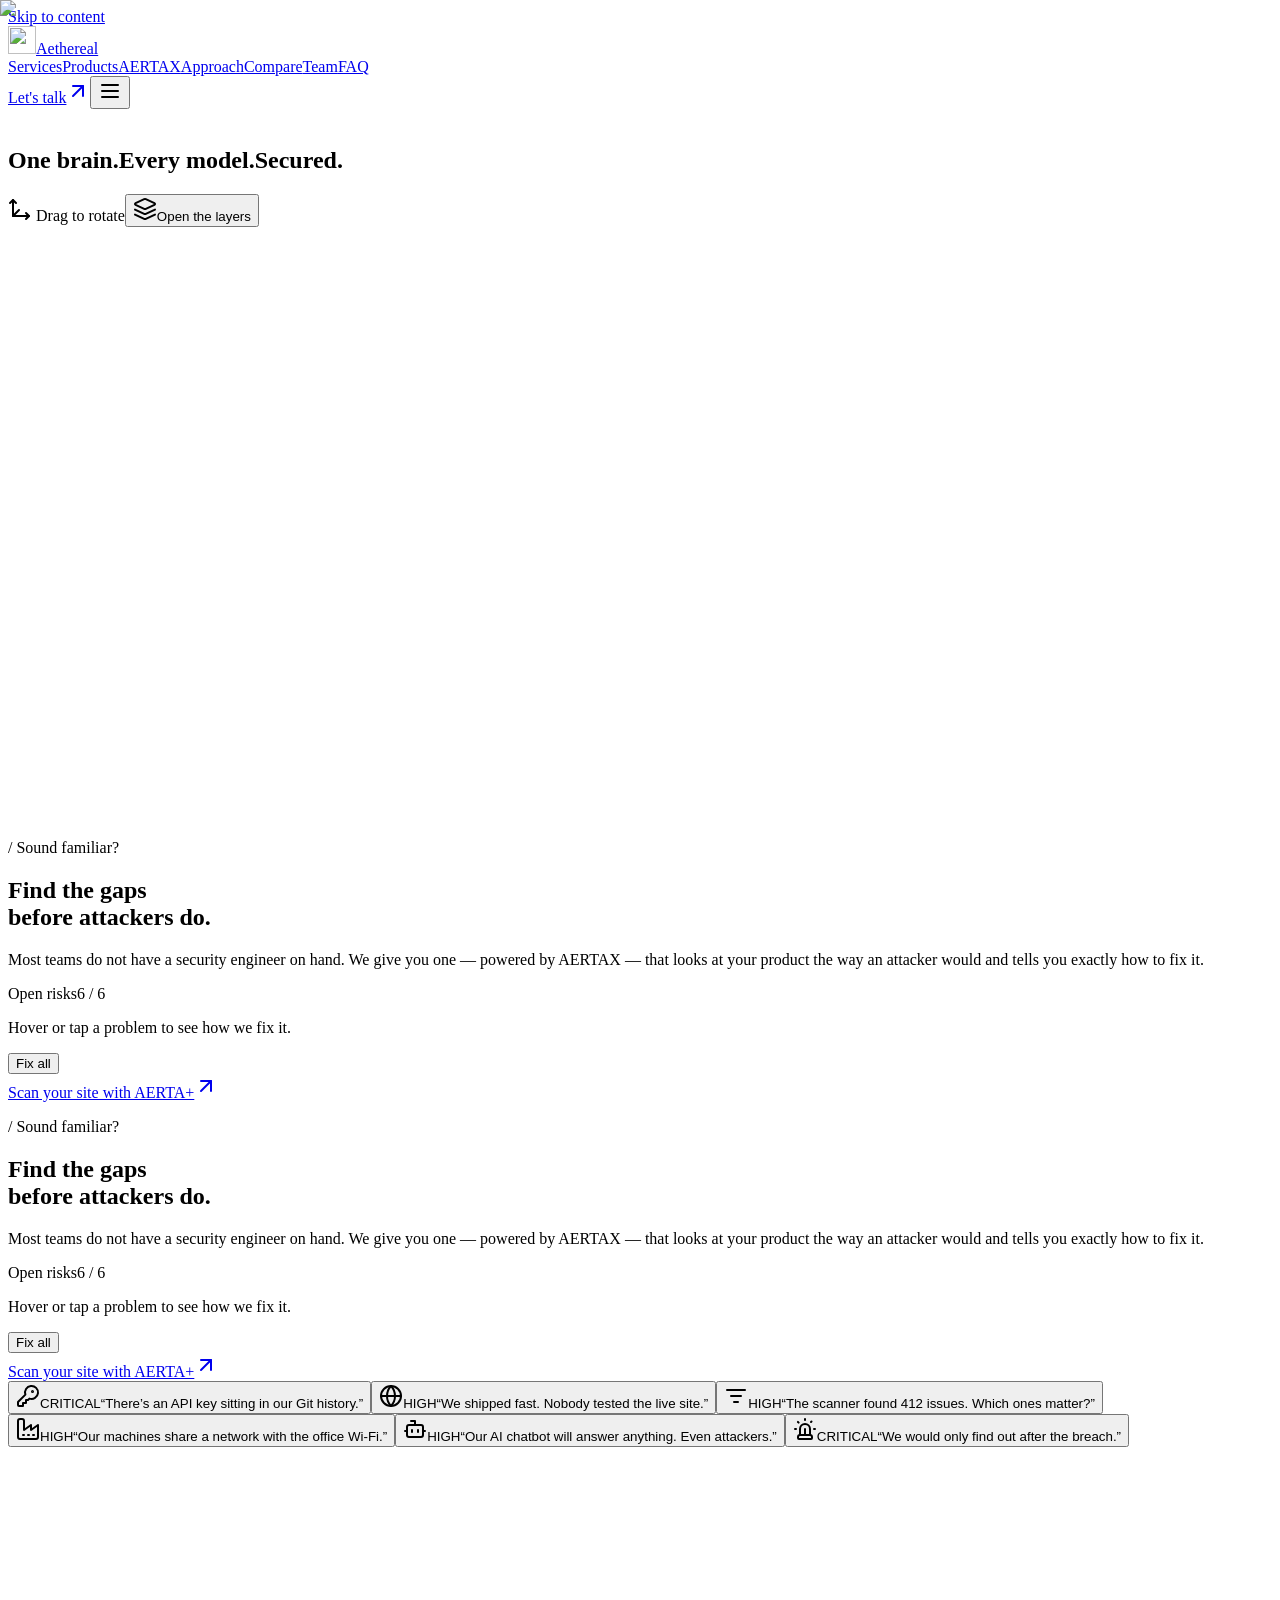
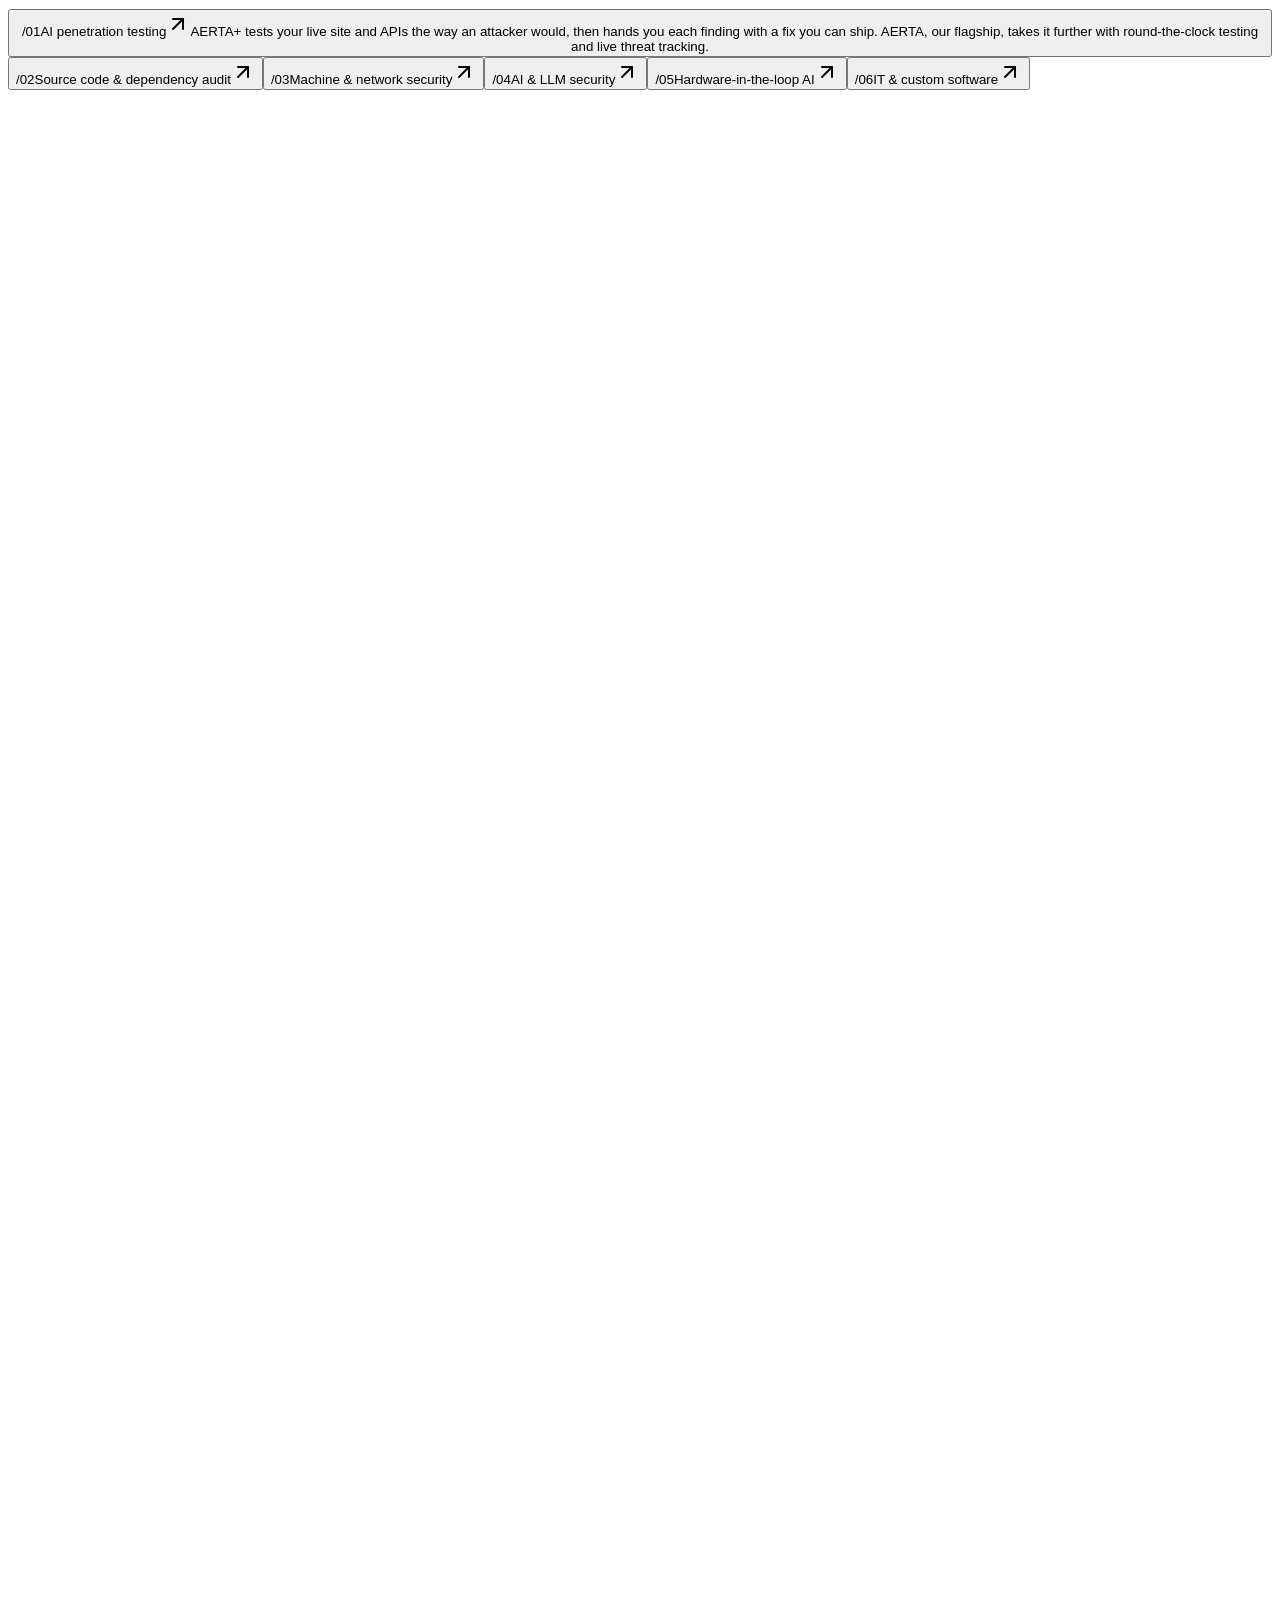
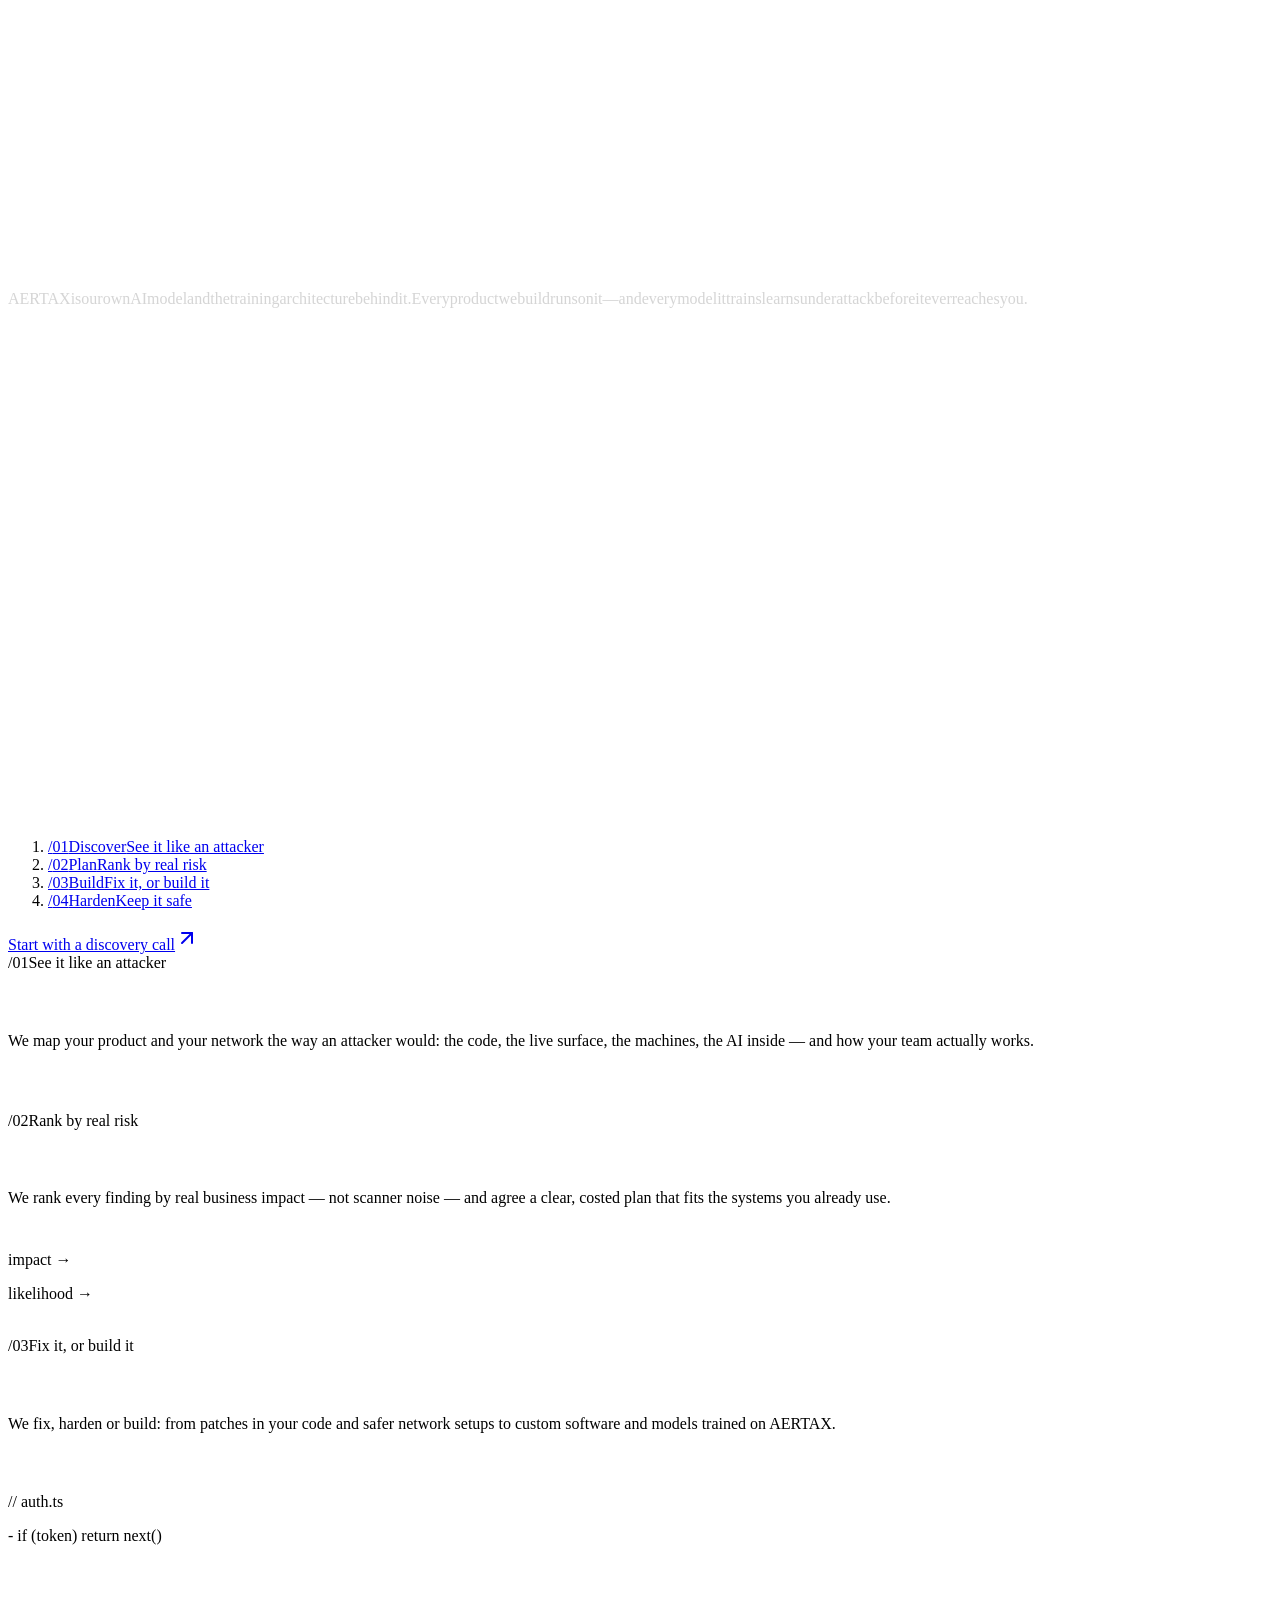
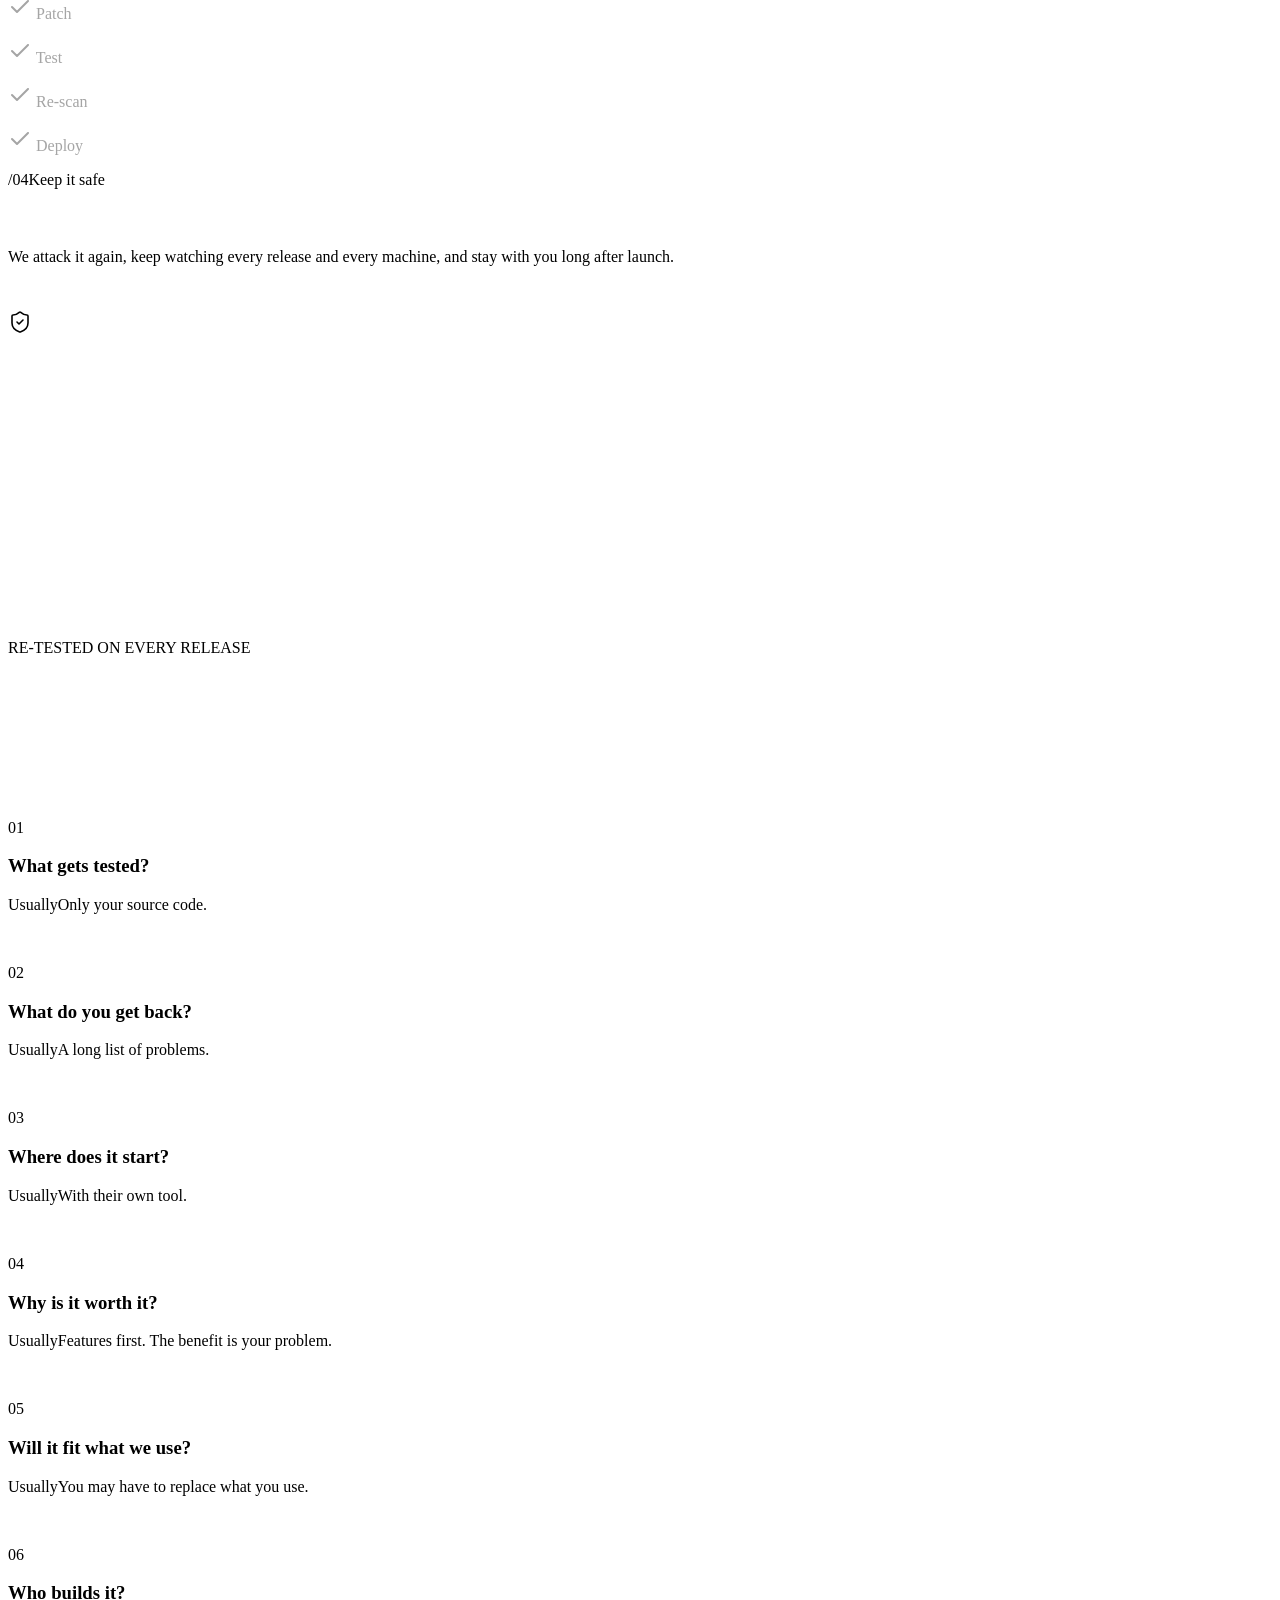
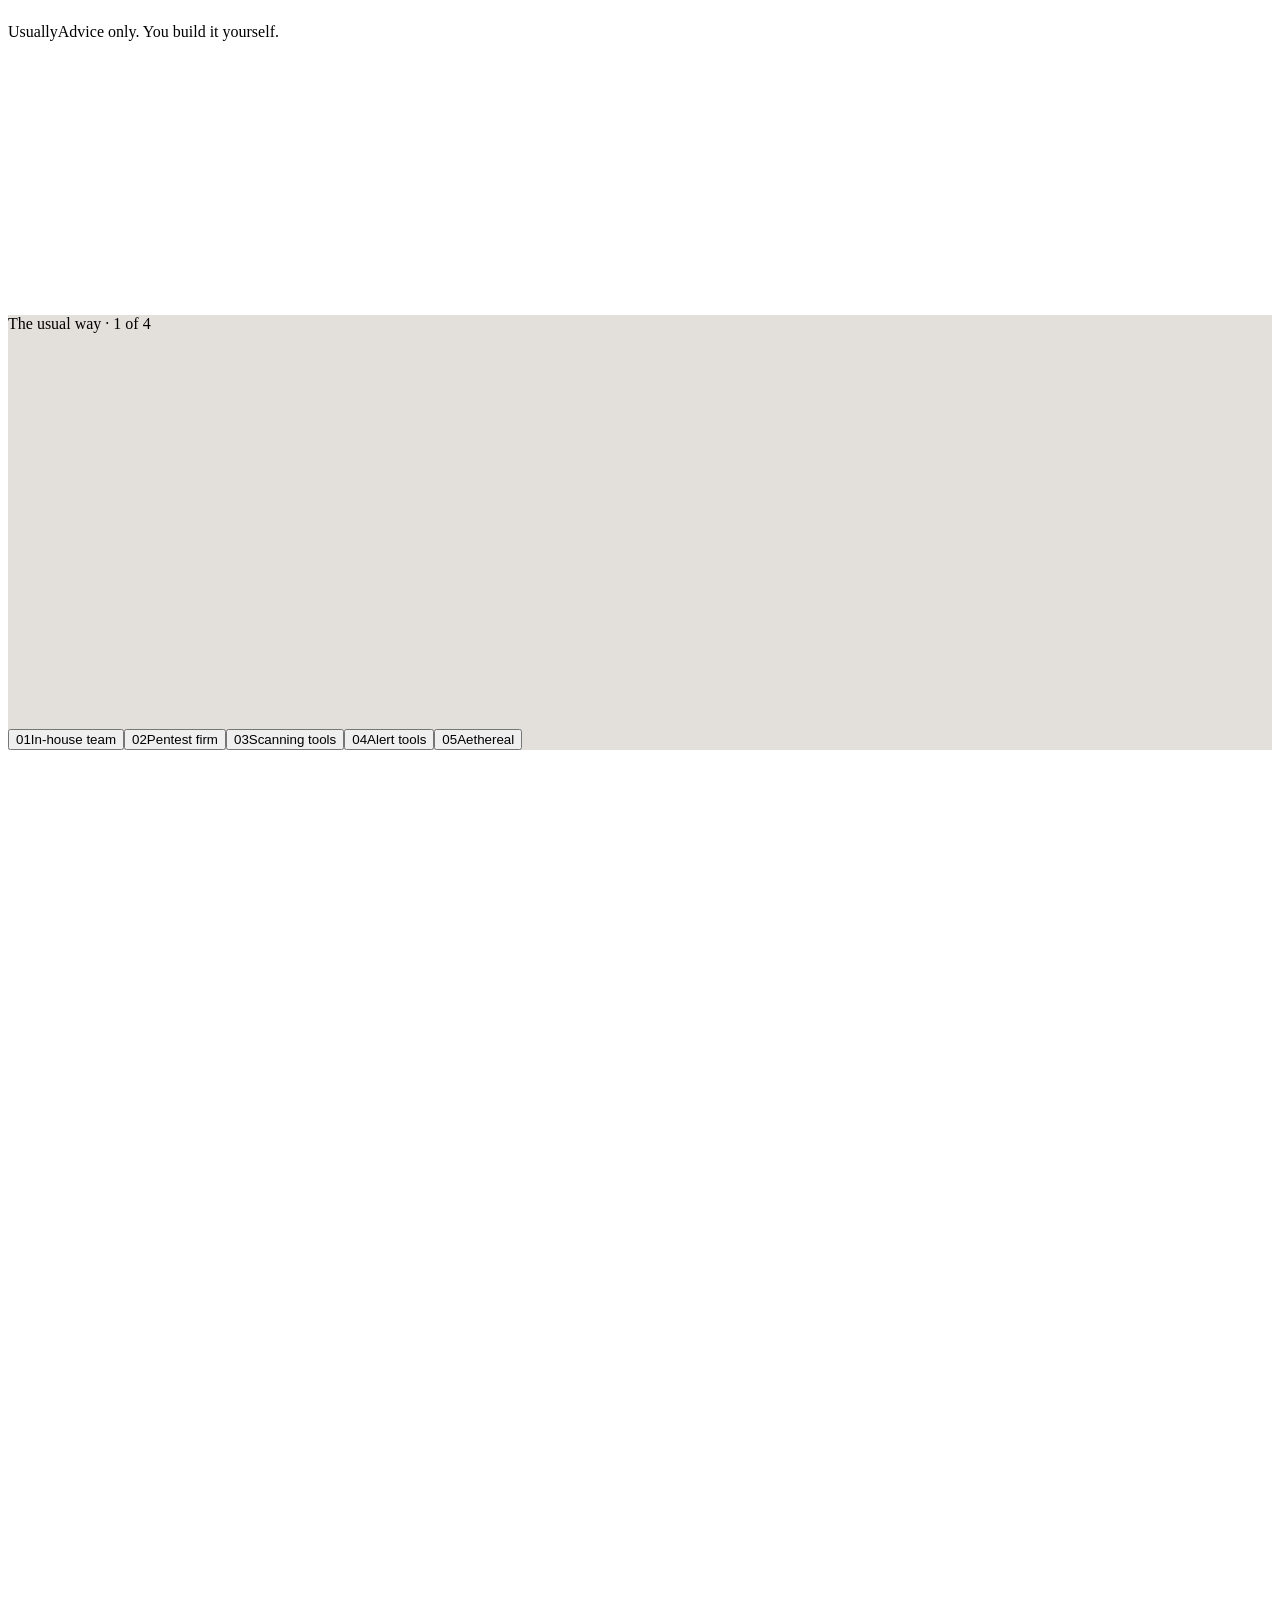
==== commit 7c2ba1e9: "Update preview: remove in-development wording" ====
--- a/index.html
+++ b/index.html
@@ -1 +1 @@
-<!DOCTYPE html><html lang="en" class="__variable_a5cde9 __variable_5cddbb __variable_be18ac"><head><meta charSet="utf-8"/><meta name="viewport" content="width=device-width, initial-scale=1"/><link rel="preload" as="image" href="/aethereal-preview/aethereal-logo.png" fetchPriority="high"/><link rel="stylesheet" href="/aethereal-preview/_next/static/css/46a6273e119c4814.css" data-precedence="next"/><link rel="preload" as="script" fetchPriority="low" href="/aethereal-preview/_next/static/chunks/webpack-7e8fc5914143d770.js"/><script src="/aethereal-preview/_next/static/chunks/fd9d1056-f42e3a44b4c14fe1.js" async=""></script><script src="/aethereal-preview/_next/static/chunks/117-51c6b8f5c3b22679.js" async=""></script><script src="/aethereal-preview/_next/static/chunks/main-app-e7ba9aab3fcd5971.js" async=""></script><script src="/aethereal-preview/_next/static/chunks/353-2dd387fde1f792f9.js" async=""></script><script src="/aethereal-preview/_next/static/chunks/app/page-e9f4484ae8c6be66.js" async=""></script><script src="/aethereal-preview/_next/static/chunks/app/layout-2f7b81bff273236f.js" async=""></script><title>Aethereal | AERTAX — The AI Brain Behind Every Model</title><meta name="description" content="Aethereal builds AERTAX, a proprietary AI training architecture focused on AI security — the core intelligence behind AERTA+, hardware-in-the-loop systems and more."/><link rel="icon" href="/aethereal-preview/aethereal-logo.png"/><script src="/aethereal-preview/_next/static/chunks/polyfills-42372ed130431b0a.js" noModule=""></script></head><body class="font-sans"><a href="#main" class="skip-link">Skip to content</a><header class="fixed inset-x-0 top-0 z-50 transition-colors duration-300 border-b border-transparent" style="transform:none"><div class="max-w-[1320px] mx-auto h-16 px-4 sm:px-6 flex items-center justify-between"><a href="#top" class="flex items-center gap-2.5" aria-label="Aethereal — back to top"><span class="grid place-items-center w-8 h-8 rounded-md bg-ink overflow-hidden"><img alt="" loading="lazy" width="28" height="28" decoding="async" data-nimg="1" class="w-6 h-6" style="color:transparent" src="/aethereal-preview/aethereal-logo.png"/></span><span class="font-display font-medium text-lg tracking-[-0.03em] text-ink">Aethereal</span></a><nav class="hidden lg:flex items-center gap-1" aria-label="Main"><a href="#services" class="relative rounded-full px-3.5 py-2 text-sm transition-colors text-muted hover:text-ink"><span class="relative">Services</span></a><a href="#products" class="relative rounded-full px-3.5 py-2 text-sm transition-colors text-muted hover:text-ink"><span class="relative">Products</span></a><a href="#aertax" class="relative rounded-full px-3.5 py-2 text-sm transition-colors text-muted hover:text-ink"><span class="relative">AERTAX</span></a><a href="#approach" class="relative rounded-full px-3.5 py-2 text-sm transition-colors text-muted hover:text-ink"><span class="relative">Approach</span></a><a href="#compare" class="relative rounded-full px-3.5 py-2 text-sm transition-colors text-muted hover:text-ink"><span class="relative">Compare</span></a><a href="#team" class="relative rounded-full px-3.5 py-2 text-sm transition-colors text-muted hover:text-ink"><span class="relative">Team</span></a><a href="#faq" class="relative rounded-full px-3.5 py-2 text-sm transition-colors text-muted hover:text-ink"><span class="relative">FAQ</span></a></nav><div class="flex items-center gap-2"><a href="#contact" class="group inline-flex items-center justify-between gap-6 rounded-lg pl-5 pr-1.5 py-1.5 text-sm font-medium transition-colors bg-card text-ink border border-line hover:bg-white hidden sm:inline-flex !py-1 !pl-4 !gap-4"><span>Let&#x27;s talk</span><span class="grid place-items-center w-9 h-9 rounded-md bg-ink/[0.06] text-ink"><svg xmlns="http://www.w3.org/2000/svg" width="24" height="24" viewBox="0 0 24 24" fill="none" stroke="currentColor" stroke-width="2" stroke-linecap="round" stroke-linejoin="round" class="lucide lucide-arrow-up-right w-4 h-4 transition-transform duration-300 group-hover:rotate-45"><path d="M7 7h10v10"></path><path d="M7 17 17 7"></path></svg></span></a><button type="button" aria-label="Open menu" aria-expanded="false" class="lg:hidden grid place-items-center w-11 h-11 rounded-lg border border-line bg-card cursor-pointer"><svg xmlns="http://www.w3.org/2000/svg" width="24" height="24" viewBox="0 0 24 24" fill="none" stroke="currentColor" stroke-width="2" stroke-linecap="round" stroke-linejoin="round" class="lucide lucide-menu w-4 h-4"><line x1="4" x2="20" y1="12" y2="12"></line><line x1="4" x2="20" y1="6" y2="6"></line><line x1="4" x2="20" y1="18" y2="18"></line></svg></button></div></div><div class="absolute left-0 right-0 bottom-[-1px] h-[2px] bg-teal origin-left" style="transform:scaleX(0)"></div></header><main id="main" class="overflow-x-clip"><section id="top" class="relative pt-20 sm:pt-24 pb-16 sm:pb-20 px-4 sm:px-6 overflow-hidden"><div class="max-w-[1320px] mx-auto flex items-center justify-between gap-4 border-y border-line py-2.5 font-mono text-[11px] uppercase tracking-[0.18em] text-muted" style="opacity:0"><span>Aethereal <span class="hidden sm:inline">— AI security &amp; software house</span></span><span class="hidden md:inline">3.14° N · 101.69° E</span><span>Kuala Lumpur <span class="text-ink"><span class="tabular-nums">--:--</span></span></span></div><div class="max-w-[1320px] mx-auto grid md:grid-cols-12 gap-x-8 lg:gap-x-12 gap-y-8"><div class="md:col-span-6 lg:col-span-7 min-w-0"><h1 class="mt-8 sm:mt-10 font-display font-normal tracking-[-0.055em] leading-[0.92] text-[3.3rem] sm:text-[5rem] md:text-[3.9rem] lg:text-[6.2rem]"><span class="block overflow-hidden pb-[0.06em]"><span class="block " style="transform:translateY(105%)">One brain.</span></span><span class="block overflow-hidden pb-[0.06em]"><span class="block " style="transform:translateY(105%)">Every model.</span></span><span class="block overflow-hidden pb-[0.06em]"><span class="block text-teal-ink" style="transform:translateY(105%)">Secured.</span></span></h1><div class="relative mt-2 w-full max-w-[640px] aspect-square sm:aspect-[5/4] lg:-ml-6"><div class="absolute inset-0" role="img" aria-label="3D Aethereal logo. Drag to rotate, click to separate its layers."><div class="absolute inset-0 grid place-items-center"><div class="relative w-[62%] aspect-square"><div class="absolute inset-[8%] rounded-full bg-teal/25 blur-3xl"></div><img alt="Aethereal logo" fetchPriority="high" decoding="async" data-nimg="fill" class="object-contain drop-shadow-[0_30px_40px_rgba(11,13,16,0.25)] [filter:brightness(1.6)_saturate(0.9)]" style="position:absolute;height:100%;width:100%;left:0;top:0;right:0;bottom:0;color:transparent" src="/aethereal-preview/aethereal-logo.png"/></div></div></div><div class="pointer-events-none absolute left-0 right-0 bottom-2 flex justify-center"><div class="pointer-events-auto flex items-center gap-1 rounded-full border border-line bg-card/80 backdrop-blur px-1.5 py-1.5 text-xs text-muted shadow-sm"><span class="hidden sm:inline-flex items-center gap-1.5 px-2.5"><svg xmlns="http://www.w3.org/2000/svg" width="24" height="24" viewBox="0 0 24 24" fill="none" stroke="currentColor" stroke-width="2" stroke-linecap="round" stroke-linejoin="round" class="lucide lucide-move3d w-3.5 h-3.5"><path d="M5 3v16h16"></path><path d="m5 19 6-6"></path><path d="m2 6 3-3 3 3"></path><path d="m18 16 3 3-3 3"></path></svg> Drag to rotate</span><button type="button" aria-pressed="false" class="inline-flex items-center gap-1.5 rounded-full px-3.5 min-h-[44px] font-medium transition-colors bg-ink/[0.06] text-ink hover:bg-ink/10"><svg xmlns="http://www.w3.org/2000/svg" width="24" height="24" viewBox="0 0 24 24" fill="none" stroke="currentColor" stroke-width="2" stroke-linecap="round" stroke-linejoin="round" class="lucide lucide-layers w-3.5 h-3.5"><path d="m12.83 2.18a2 2 0 0 0-1.66 0L2.6 6.08a1 1 0 0 0 0 1.83l8.58 3.91a2 2 0 0 0 1.66 0l8.58-3.9a1 1 0 0 0 0-1.83Z"></path><path d="m22 17.65-9.17 4.16a2 2 0 0 1-1.66 0L2 17.65"></path><path d="m22 12.65-9.17 4.16a2 2 0 0 1-1.66 0L2 12.65"></path></svg>Open the layers</button></div></div></div></div><div class="md:col-span-6 lg:col-span-5 min-w-0 flex flex-col gap-10 md:pt-12 lg:pt-14"><button type="button" class="group relative block w-full aspect-[16/9] overflow-hidden rounded-2xl bg-ink text-left dot-grid cursor-pointer" aria-label="Play: AERTAX in 30 seconds" style="opacity:0;transform:translateY(24px)"><div class="absolute inset-0 bg-[radial-gradient(circle_at_70%_40%,rgba(167,190,214,0.22),transparent_55%)]"></div><div class="absolute left-4 top-4 right-4 flex justify-between"><p class="font-mono text-[11px] tracking-[0.2em] uppercase text-white/50"><span class="text-teal">/</span> <!-- -->AERTAX in 30 seconds</p><span class="font-mono text-[11px] text-white/50">0:30</span></div><p class="absolute right-[-4%] top-1/2 font-display font-medium tracking-[-0.06em] text-[22vw] lg:text-[9rem] leading-none text-transparent [-webkit-text-stroke:1px_rgba(255,255,255,0.18)]" style="transform:translateY(-50%)">AERTAX</p><div class="absolute left-4 bottom-4 flex items-center gap-3"><span class="grid place-items-center w-12 h-12 rounded-full bg-teal text-ink transition-transform duration-300 group-hover:scale-110"><svg xmlns="http://www.w3.org/2000/svg" width="24" height="24" viewBox="0 0 24 24" fill="none" stroke="currentColor" stroke-width="2" stroke-linecap="round" stroke-linejoin="round" class="lucide lucide-play w-5 h-5 fill-ink ml-0.5"><polygon points="6 3 20 12 6 21 6 3"></polygon></svg></span><span class="text-white text-sm font-medium">What is AERTAX?</span></div></button><div class="lg:mt-auto lg:pb-6" style="opacity:0;transform:translateY(20px)"><p class="text-lg leading-relaxed text-muted">Aethereal builds <span class="text-ink font-medium">AERTAX</span> — our own security AI. It protects the software you ship and every machine on your network, and each problem it finds comes with the fix. As a software house, we also design the IT that fits how you already work.</p><div class="mt-7 flex flex-wrap items-baseline gap-x-5 gap-y-2"><span class="font-mono text-[11px] uppercase tracking-[0.18em] text-muted">Now open to</span><button type="button" class="group inline-flex items-center gap-1 min-h-[44px] font-display text-lg font-medium tracking-[-0.02em] underline decoration-ink/20 underline-offset-[6px] hover:decoration-teal-ink transition-colors cursor-pointer">Partnerships<svg xmlns="http://www.w3.org/2000/svg" width="24" height="24" viewBox="0 0 24 24" fill="none" stroke="currentColor" stroke-width="2" stroke-linecap="round" stroke-linejoin="round" class="lucide lucide-arrow-up-right w-4 h-4 text-teal-ink transition-transform duration-300 group-hover:rotate-45"><path d="M7 7h10v10"></path><path d="M7 17 17 7"></path></svg></button><button type="button" class="group inline-flex items-center gap-1 min-h-[44px] font-display text-lg font-medium tracking-[-0.02em] underline decoration-ink/20 underline-offset-[6px] hover:decoration-teal-ink transition-colors cursor-pointer">Pilot projects<svg xmlns="http://www.w3.org/2000/svg" width="24" height="24" viewBox="0 0 24 24" fill="none" stroke="currentColor" stroke-width="2" stroke-linecap="round" stroke-linejoin="round" class="lucide lucide-arrow-up-right w-4 h-4 text-teal-ink transition-transform duration-300 group-hover:rotate-45"><path d="M7 7h10v10"></path><path d="M7 17 17 7"></path></svg></button><button type="button" class="group inline-flex items-center gap-1 min-h-[44px] font-display text-lg font-medium tracking-[-0.02em] underline decoration-ink/20 underline-offset-[6px] hover:decoration-teal-ink transition-colors cursor-pointer">Investment<svg xmlns="http://www.w3.org/2000/svg" width="24" height="24" viewBox="0 0 24 24" fill="none" stroke="currentColor" stroke-width="2" stroke-linecap="round" stroke-linejoin="round" class="lucide lucide-arrow-up-right w-4 h-4 text-teal-ink transition-transform duration-300 group-hover:rotate-45"><path d="M7 7h10v10"></path><path d="M7 17 17 7"></path></svg></button></div><div class="mt-6 flex flex-col gap-2.5"><a href="#contact" class="group inline-flex items-center justify-between gap-6 rounded-lg pl-5 pr-1.5 py-1.5 text-sm font-medium transition-colors bg-ink text-white hover:bg-black "><span>Book a meeting</span><span class="grid place-items-center w-9 h-9 rounded-md bg-teal text-ink"><svg xmlns="http://www.w3.org/2000/svg" width="24" height="24" viewBox="0 0 24 24" fill="none" stroke="currentColor" stroke-width="2" stroke-linecap="round" stroke-linejoin="round" class="lucide lucide-arrow-up-right w-4 h-4 transition-transform duration-300 group-hover:rotate-45"><path d="M7 7h10v10"></path><path d="M7 17 17 7"></path></svg></span></a><a href="https://aertaplus.aethereal.my/" class="group inline-flex items-center justify-between gap-6 rounded-lg pl-5 pr-1.5 py-1.5 text-sm font-medium transition-colors bg-card text-ink border border-line hover:bg-white " target="_blank" rel="noopener noreferrer"><span>Scan your site with AERTA+</span><span class="grid place-items-center w-9 h-9 rounded-md bg-ink/[0.06] text-ink"><svg xmlns="http://www.w3.org/2000/svg" width="24" height="24" viewBox="0 0 24 24" fill="none" stroke="currentColor" stroke-width="2" stroke-linecap="round" stroke-linejoin="round" class="lucide lucide-arrow-up-right w-4 h-4 transition-transform duration-300 group-hover:rotate-45"><path d="M7 7h10v10"></path><path d="M7 17 17 7"></path></svg></span></a></div><div class="mt-10 pt-6 border-t border-line"><p class="font-mono text-[11px] tracking-[0.2em] uppercase text-muted"><span class="text-teal-ink">/</span> <!-- -->Backed by &amp; working with</p><div class="mt-4 overflow-hidden fade-x"><div class="marquee flex w-max items-center gap-10"><img alt="NEXEA" loading="lazy" width="120" height="40" decoding="async" data-nimg="1" class="h-10 w-auto object-contain grayscale mix-blend-multiply opacity-70" style="color:transparent" src="/aethereal-preview/images/logos/support/nexea.png"/><img alt="SDEC" loading="lazy" width="120" height="40" decoding="async" data-nimg="1" class="h-10 w-auto object-contain grayscale mix-blend-multiply opacity-70" style="color:transparent" src="/aethereal-preview/images/logos/support/sdec.png"/><img alt="UTS" loading="lazy" width="120" height="40" decoding="async" data-nimg="1" class="h-10 w-auto object-contain grayscale mix-blend-multiply opacity-70" style="color:transparent" src="/aethereal-preview/images/logos/support/uts.png"/><img alt="Sky Germ" loading="lazy" width="120" height="40" decoding="async" data-nimg="1" class="h-10 w-auto object-contain grayscale mix-blend-multiply opacity-70" style="color:transparent" src="/aethereal-preview/images/logos/client/sky-germ.png"/><img alt="SwitchGrid" loading="lazy" width="120" height="40" decoding="async" data-nimg="1" class="h-10 w-auto object-contain grayscale mix-blend-multiply opacity-70" style="color:transparent" src="/aethereal-preview/images/logos/client/switchgrid.png"/><img alt="Tuai" loading="lazy" width="120" height="40" decoding="async" data-nimg="1" class="h-10 w-auto object-contain grayscale mix-blend-multiply opacity-70" style="color:transparent" src="/aethereal-preview/images/logos/client/tuai.png"/><img alt="Stratetics Experts" loading="lazy" width="120" height="40" decoding="async" data-nimg="1" class="h-10 w-auto object-contain grayscale mix-blend-multiply opacity-70" style="color:transparent" src="/aethereal-preview/images/logos/client/stratetics-experts.png"/><img alt="Teduh Jiwa" loading="lazy" width="120" height="40" decoding="async" data-nimg="1" class="h-10 w-auto object-contain grayscale mix-blend-multiply opacity-70" style="color:transparent" src="/aethereal-preview/images/logos/client/teduh-jiwa.png"/><img alt="" loading="lazy" width="120" height="40" decoding="async" data-nimg="1" class="h-10 w-auto object-contain grayscale mix-blend-multiply opacity-70" style="color:transparent" src="/aethereal-preview/images/logos/support/nexea.png"/><img alt="" loading="lazy" width="120" height="40" decoding="async" data-nimg="1" class="h-10 w-auto object-contain grayscale mix-blend-multiply opacity-70" style="color:transparent" src="/aethereal-preview/images/logos/support/sdec.png"/><img alt="" loading="lazy" width="120" height="40" decoding="async" data-nimg="1" class="h-10 w-auto object-contain grayscale mix-blend-multiply opacity-70" style="color:transparent" src="/aethereal-preview/images/logos/support/uts.png"/><img alt="" loading="lazy" width="120" height="40" decoding="async" data-nimg="1" class="h-10 w-auto object-contain grayscale mix-blend-multiply opacity-70" style="color:transparent" src="/aethereal-preview/images/logos/client/sky-germ.png"/><img alt="" loading="lazy" width="120" height="40" decoding="async" data-nimg="1" class="h-10 w-auto object-contain grayscale mix-blend-multiply opacity-70" style="color:transparent" src="/aethereal-preview/images/logos/client/switchgrid.png"/><img alt="" loading="lazy" width="120" height="40" decoding="async" data-nimg="1" class="h-10 w-auto object-contain grayscale mix-blend-multiply opacity-70" style="color:transparent" src="/aethereal-preview/images/logos/client/tuai.png"/><img alt="" loading="lazy" width="120" height="40" decoding="async" data-nimg="1" class="h-10 w-auto object-contain grayscale mix-blend-multiply opacity-70" style="color:transparent" src="/aethereal-preview/images/logos/client/stratetics-experts.png"/><img alt="" loading="lazy" width="120" height="40" decoding="async" data-nimg="1" class="h-10 w-auto object-contain grayscale mix-blend-multiply opacity-70" style="color:transparent" src="/aethereal-preview/images/logos/client/teduh-jiwa.png"/></div></div></div></div></div></div></section><section class="relative px-4 sm:px-6 py-24 sm:py-32 border-y border-line bg-card/50 overflow-hidden"><div class="hidden xl:block relative max-w-[1320px] mx-auto min-h-[760px]"><div class="absolute left-[2%] top-[4%]" style="opacity:0;transform:translateX(-90px) translateY(70px)"><button type="button" aria-pressed="false" class="group relative block w-[min(340px,100%)] xl:w-[290px] text-left cursor-pointer"><span aria-hidden="true" class="absolute inset-x-3 inset-y-0 rounded-xl border border-line bg-card/70" style="transform:none"></span><span aria-hidden="true" class="absolute inset-x-1.5 inset-y-0 rounded-xl border border-line bg-card" style="transform:none"></span><span class="relative flex items-start gap-3 rounded-xl border px-3.5 py-3 shadow-[0_12px_32px_-16px_rgba(11,13,16,0.35)] transition-colors duration-300 bg-white border-line text-ink group-hover:border-ink/25"><span class="mt-0.5 grid place-items-center w-8 h-8 rounded-lg shrink-0 transition-colors duration-300 bg-ink/[0.06] text-ink"><svg xmlns="http://www.w3.org/2000/svg" width="24" height="24" viewBox="0 0 24 24" fill="none" stroke="currentColor" stroke-width="2" stroke-linecap="round" stroke-linejoin="round" class="lucide lucide-key-round w-4 h-4"><path d="M2 18v3c0 .6.4 1 1 1h4v-3h3v-3h2l1.4-1.4a6.5 6.5 0 1 0-4-4Z"></path><circle cx="16.5" cy="7.5" r=".5" fill="currentColor"></circle></svg></span><span class="min-w-0"><span class="inline-block rounded px-1.5 py-0.5 font-mono text-[11px] font-medium tracking-[0.12em] text-[#c4332b] bg-[#c4332b]/10">CRITICAL</span><span class="mt-1.5 block text-[15px] leading-snug text-ink" style="opacity:1;transform:none">“There’s an API key sitting in our Git history.”</span></span></span></button></div><div class="absolute right-[3%] top-[0%]" style="opacity:0;transform:translateX(90px) translateY(42px)"><button type="button" aria-pressed="false" class="group relative block w-[min(340px,100%)] xl:w-[290px] text-left cursor-pointer"><span aria-hidden="true" class="absolute inset-x-3 inset-y-0 rounded-xl border border-line bg-card/70" style="transform:none"></span><span aria-hidden="true" class="absolute inset-x-1.5 inset-y-0 rounded-xl border border-line bg-card" style="transform:none"></span><span class="relative flex items-start gap-3 rounded-xl border px-3.5 py-3 shadow-[0_12px_32px_-16px_rgba(11,13,16,0.35)] transition-colors duration-300 bg-white border-line text-ink group-hover:border-ink/25"><span class="mt-0.5 grid place-items-center w-8 h-8 rounded-lg shrink-0 transition-colors duration-300 bg-ink/[0.06] text-ink"><svg xmlns="http://www.w3.org/2000/svg" width="24" height="24" viewBox="0 0 24 24" fill="none" stroke="currentColor" stroke-width="2" stroke-linecap="round" stroke-linejoin="round" class="lucide lucide-globe w-4 h-4"><circle cx="12" cy="12" r="10"></circle><path d="M12 2a14.5 14.5 0 0 0 0 20 14.5 14.5 0 0 0 0-20"></path><path d="M2 12h20"></path></svg></span><span class="min-w-0"><span class="inline-block rounded px-1.5 py-0.5 font-mono text-[11px] font-medium tracking-[0.12em] text-[#b45309] bg-[#b45309]/10">HIGH</span><span class="mt-1.5 block text-[15px] leading-snug text-ink" style="opacity:1;transform:none">“We shipped fast. Nobody tested the live site.”</span></span></span></button></div><div class="absolute left-0 top-[42%]" style="opacity:0;transform:translateX(-120px) translateY(56px)"><button type="button" aria-pressed="false" class="group relative block w-[min(340px,100%)] xl:w-[290px] text-left cursor-pointer"><span aria-hidden="true" class="absolute inset-x-3 inset-y-0 rounded-xl border border-line bg-card/70" style="transform:none"></span><span aria-hidden="true" class="absolute inset-x-1.5 inset-y-0 rounded-xl border border-line bg-card" style="transform:none"></span><span class="relative flex items-start gap-3 rounded-xl border px-3.5 py-3 shadow-[0_12px_32px_-16px_rgba(11,13,16,0.35)] transition-colors duration-300 bg-white border-line text-ink group-hover:border-ink/25"><span class="mt-0.5 grid place-items-center w-8 h-8 rounded-lg shrink-0 transition-colors duration-300 bg-ink/[0.06] text-ink"><svg xmlns="http://www.w3.org/2000/svg" width="24" height="24" viewBox="0 0 24 24" fill="none" stroke="currentColor" stroke-width="2" stroke-linecap="round" stroke-linejoin="round" class="lucide lucide-list-filter w-4 h-4"><path d="M3 6h18"></path><path d="M7 12h10"></path><path d="M10 18h4"></path></svg></span><span class="min-w-0"><span class="inline-block rounded px-1.5 py-0.5 font-mono text-[11px] font-medium tracking-[0.12em] text-[#b45309] bg-[#b45309]/10">HIGH</span><span class="mt-1.5 block text-[15px] leading-snug text-ink" style="opacity:1;transform:none">“The scanner found 412 issues. Which ones matter?”</span></span></span></button></div><div class="absolute right-0 top-[40%]" style="opacity:0;transform:translateX(120px) translateY(77px)"><button type="button" aria-pressed="false" class="group relative block w-[min(340px,100%)] xl:w-[290px] text-left cursor-pointer"><span aria-hidden="true" class="absolute inset-x-3 inset-y-0 rounded-xl border border-line bg-card/70" style="transform:none"></span><span aria-hidden="true" class="absolute inset-x-1.5 inset-y-0 rounded-xl border border-line bg-card" style="transform:none"></span><span class="relative flex items-start gap-3 rounded-xl border px-3.5 py-3 shadow-[0_12px_32px_-16px_rgba(11,13,16,0.35)] transition-colors duration-300 bg-white border-line text-ink group-hover:border-ink/25"><span class="mt-0.5 grid place-items-center w-8 h-8 rounded-lg shrink-0 transition-colors duration-300 bg-ink/[0.06] text-ink"><svg xmlns="http://www.w3.org/2000/svg" width="24" height="24" viewBox="0 0 24 24" fill="none" stroke="currentColor" stroke-width="2" stroke-linecap="round" stroke-linejoin="round" class="lucide lucide-factory w-4 h-4"><path d="M2 20a2 2 0 0 0 2 2h16a2 2 0 0 0 2-2V8l-7 5V8l-7 5V4a2 2 0 0 0-2-2H4a2 2 0 0 0-2 2Z"></path><path d="M17 18h1"></path><path d="M12 18h1"></path><path d="M7 18h1"></path></svg></span><span class="min-w-0"><span class="inline-block rounded px-1.5 py-0.5 font-mono text-[11px] font-medium tracking-[0.12em] text-[#b45309] bg-[#b45309]/10">HIGH</span><span class="mt-1.5 block text-[15px] leading-snug text-ink" style="opacity:1;transform:none">“Our machines share a network with the office Wi-Fi.”</span></span></span></button></div><div class="absolute left-[7%] bottom-[2%]" style="opacity:0;transform:translateX(-80px) translateY(49px)"><button type="button" aria-pressed="false" class="group relative block w-[min(340px,100%)] xl:w-[290px] text-left cursor-pointer"><span aria-hidden="true" class="absolute inset-x-3 inset-y-0 rounded-xl border border-line bg-card/70" style="transform:none"></span><span aria-hidden="true" class="absolute inset-x-1.5 inset-y-0 rounded-xl border border-line bg-card" style="transform:none"></span><span class="relative flex items-start gap-3 rounded-xl border px-3.5 py-3 shadow-[0_12px_32px_-16px_rgba(11,13,16,0.35)] transition-colors duration-300 bg-white border-line text-ink group-hover:border-ink/25"><span class="mt-0.5 grid place-items-center w-8 h-8 rounded-lg shrink-0 transition-colors duration-300 bg-ink/[0.06] text-ink"><svg xmlns="http://www.w3.org/2000/svg" width="24" height="24" viewBox="0 0 24 24" fill="none" stroke="currentColor" stroke-width="2" stroke-linecap="round" stroke-linejoin="round" class="lucide lucide-bot w-4 h-4"><path d="M12 8V4H8"></path><rect width="16" height="12" x="4" y="8" rx="2"></rect><path d="M2 14h2"></path><path d="M20 14h2"></path><path d="M15 13v2"></path><path d="M9 13v2"></path></svg></span><span class="min-w-0"><span class="inline-block rounded px-1.5 py-0.5 font-mono text-[11px] font-medium tracking-[0.12em] text-[#b45309] bg-[#b45309]/10">HIGH</span><span class="mt-1.5 block text-[15px] leading-snug text-ink" style="opacity:1;transform:none">“Our AI chatbot will answer anything. Even attackers.”</span></span></span></button></div><div class="absolute right-[8%] bottom-[0%]" style="opacity:0;transform:translateX(80px) translateY(63px)"><button type="button" aria-pressed="false" class="group relative block w-[min(340px,100%)] xl:w-[290px] text-left cursor-pointer"><span aria-hidden="true" class="absolute inset-x-3 inset-y-0 rounded-xl border border-line bg-card/70" style="transform:none"></span><span aria-hidden="true" class="absolute inset-x-1.5 inset-y-0 rounded-xl border border-line bg-card" style="transform:none"></span><span class="relative flex items-start gap-3 rounded-xl border px-3.5 py-3 shadow-[0_12px_32px_-16px_rgba(11,13,16,0.35)] transition-colors duration-300 bg-white border-line text-ink group-hover:border-ink/25"><span class="mt-0.5 grid place-items-center w-8 h-8 rounded-lg shrink-0 transition-colors duration-300 bg-ink/[0.06] text-ink"><svg xmlns="http://www.w3.org/2000/svg" width="24" height="24" viewBox="0 0 24 24" fill="none" stroke="currentColor" stroke-width="2" stroke-linecap="round" stroke-linejoin="round" class="lucide lucide-siren w-4 h-4"><path d="M7 18v-6a5 5 0 1 1 10 0v6"></path><path d="M5 21a1 1 0 0 0 1 1h12a1 1 0 0 0 1-1v-1a2 2 0 0 0-2-2H7a2 2 0 0 0-2 2z"></path><path d="M21 12h1"></path><path d="M18.5 4.5 18 5"></path><path d="M2 12h1"></path><path d="M12 2v1"></path><path d="m4.929 4.929.707.707"></path><path d="M12 12v6"></path></svg></span><span class="min-w-0"><span class="inline-block rounded px-1.5 py-0.5 font-mono text-[11px] font-medium tracking-[0.12em] text-[#c4332b] bg-[#c4332b]/10">CRITICAL</span><span class="mt-1.5 block text-[15px] leading-snug text-ink" style="opacity:1;transform:none">“We would only find out after the breach.”</span></span></span></button></div><div class="absolute inset-0 grid place-items-center"><div class="relative z-10 mx-auto max-w-lg text-center"><p class="font-mono text-[11px] tracking-[0.2em] uppercase text-muted"><span class="text-teal-ink">/</span> <!-- -->Sound familiar?</p><h2 class="font-display font-normal tracking-[-0.045em] leading-[1.0] text-[2.6rem] sm:text-[3.4rem] lg:text-[4.4rem] text-ink mt-5">Find the gaps<br/>before <span class="text-teal-ink">attackers do.</span></h2><p class="mt-6 text-muted text-lg leading-relaxed">Most teams do not have a security engineer on hand. We give you one — powered by AERTAX — that looks at your product the way an attacker would and tells you exactly how to fix it.</p><div class="mt-8 mx-auto max-w-sm rounded-xl border border-line bg-card p-4 text-left"><div class="flex items-center justify-between text-sm"><span class="font-medium">Open risks</span><span class="font-mono tabular-nums" aria-live="polite">6<!-- --> / <!-- -->6</span></div><div class="mt-2.5 h-2 rounded-full bg-ink/[0.07] overflow-hidden"><div class="h-full rounded-full"></div></div><div class="mt-3 flex items-center justify-between gap-3"><p class="text-xs text-muted">Hover or tap a problem to see how we fix it.</p><button type="button" class="shrink-0 rounded-md border border-line px-3 min-h-[44px] text-xs font-medium hover:bg-ink hover:text-white transition-colors">Fix all</button></div></div><a href="https://aertaplus.aethereal.my/" class="group inline-flex items-center justify-between gap-6 rounded-lg pl-5 pr-1.5 py-1.5 text-sm font-medium transition-colors bg-ink text-white hover:bg-black mt-6" target="_blank" rel="noopener noreferrer"><span>Scan your site with AERTA+</span><span class="grid place-items-center w-9 h-9 rounded-md bg-teal text-ink"><svg xmlns="http://www.w3.org/2000/svg" width="24" height="24" viewBox="0 0 24 24" fill="none" stroke="currentColor" stroke-width="2" stroke-linecap="round" stroke-linejoin="round" class="lucide lucide-arrow-up-right w-4 h-4 transition-transform duration-300 group-hover:rotate-45"><path d="M7 7h10v10"></path><path d="M7 17 17 7"></path></svg></span></a></div></div></div><div class="xl:hidden"><div class="relative z-10 mx-auto max-w-lg text-center"><p class="font-mono text-[11px] tracking-[0.2em] uppercase text-muted"><span class="text-teal-ink">/</span> <!-- -->Sound familiar?</p><h2 class="font-display font-normal tracking-[-0.045em] leading-[1.0] text-[2.6rem] sm:text-[3.4rem] lg:text-[4.4rem] text-ink mt-5">Find the gaps<br/>before <span class="text-teal-ink">attackers do.</span></h2><p class="mt-6 text-muted text-lg leading-relaxed">Most teams do not have a security engineer on hand. We give you one — powered by AERTAX — that looks at your product the way an attacker would and tells you exactly how to fix it.</p><div class="mt-8 mx-auto max-w-sm rounded-xl border border-line bg-card p-4 text-left"><div class="flex items-center justify-between text-sm"><span class="font-medium">Open risks</span><span class="font-mono tabular-nums" aria-live="polite">6<!-- --> / <!-- -->6</span></div><div class="mt-2.5 h-2 rounded-full bg-ink/[0.07] overflow-hidden"><div class="h-full rounded-full"></div></div><div class="mt-3 flex items-center justify-between gap-3"><p class="text-xs text-muted">Hover or tap a problem to see how we fix it.</p><button type="button" class="shrink-0 rounded-md border border-line px-3 min-h-[44px] text-xs font-medium hover:bg-ink hover:text-white transition-colors">Fix all</button></div></div><a href="https://aertaplus.aethereal.my/" class="group inline-flex items-center justify-between gap-6 rounded-lg pl-5 pr-1.5 py-1.5 text-sm font-medium transition-colors bg-ink text-white hover:bg-black mt-6" target="_blank" rel="noopener noreferrer"><span>Scan your site with AERTA+</span><span class="grid place-items-center w-9 h-9 rounded-md bg-teal text-ink"><svg xmlns="http://www.w3.org/2000/svg" width="24" height="24" viewBox="0 0 24 24" fill="none" stroke="currentColor" stroke-width="2" stroke-linecap="round" stroke-linejoin="round" class="lucide lucide-arrow-up-right w-4 h-4 transition-transform duration-300 group-hover:rotate-45"><path d="M7 7h10v10"></path><path d="M7 17 17 7"></path></svg></span></a></div><div class="mt-14 grid sm:grid-cols-2 gap-x-4 gap-y-6 justify-items-center"><button type="button" aria-pressed="false" class="group relative block w-[min(340px,100%)] xl:w-[290px] text-left cursor-pointer"><span aria-hidden="true" class="absolute inset-x-3 inset-y-0 rounded-xl border border-line bg-card/70" style="transform:translateY(14px)"></span><span aria-hidden="true" class="absolute inset-x-1.5 inset-y-0 rounded-xl border border-line bg-card" style="transform:translateY(7px)"></span><span class="relative flex items-start gap-3 rounded-xl border px-3.5 py-3 shadow-[0_12px_32px_-16px_rgba(11,13,16,0.35)] transition-colors duration-300 bg-white border-line text-ink group-hover:border-ink/25"><span class="mt-0.5 grid place-items-center w-8 h-8 rounded-lg shrink-0 transition-colors duration-300 bg-ink/[0.06] text-ink"><svg xmlns="http://www.w3.org/2000/svg" width="24" height="24" viewBox="0 0 24 24" fill="none" stroke="currentColor" stroke-width="2" stroke-linecap="round" stroke-linejoin="round" class="lucide lucide-key-round w-4 h-4"><path d="M2 18v3c0 .6.4 1 1 1h4v-3h3v-3h2l1.4-1.4a6.5 6.5 0 1 0-4-4Z"></path><circle cx="16.5" cy="7.5" r=".5" fill="currentColor"></circle></svg></span><span class="min-w-0"><span class="inline-block rounded px-1.5 py-0.5 font-mono text-[11px] font-medium tracking-[0.12em] text-[#c4332b] bg-[#c4332b]/10">CRITICAL</span><span class="mt-1.5 block text-[15px] leading-snug text-ink" style="opacity:1;transform:none">“There’s an API key sitting in our Git history.”</span></span></span></button><button type="button" aria-pressed="false" class="group relative block w-[min(340px,100%)] xl:w-[290px] text-left cursor-pointer"><span aria-hidden="true" class="absolute inset-x-3 inset-y-0 rounded-xl border border-line bg-card/70" style="transform:translateY(14px)"></span><span aria-hidden="true" class="absolute inset-x-1.5 inset-y-0 rounded-xl border border-line bg-card" style="transform:translateY(7px)"></span><span class="relative flex items-start gap-3 rounded-xl border px-3.5 py-3 shadow-[0_12px_32px_-16px_rgba(11,13,16,0.35)] transition-colors duration-300 bg-white border-line text-ink group-hover:border-ink/25"><span class="mt-0.5 grid place-items-center w-8 h-8 rounded-lg shrink-0 transition-colors duration-300 bg-ink/[0.06] text-ink"><svg xmlns="http://www.w3.org/2000/svg" width="24" height="24" viewBox="0 0 24 24" fill="none" stroke="currentColor" stroke-width="2" stroke-linecap="round" stroke-linejoin="round" class="lucide lucide-globe w-4 h-4"><circle cx="12" cy="12" r="10"></circle><path d="M12 2a14.5 14.5 0 0 0 0 20 14.5 14.5 0 0 0 0-20"></path><path d="M2 12h20"></path></svg></span><span class="min-w-0"><span class="inline-block rounded px-1.5 py-0.5 font-mono text-[11px] font-medium tracking-[0.12em] text-[#b45309] bg-[#b45309]/10">HIGH</span><span class="mt-1.5 block text-[15px] leading-snug text-ink" style="opacity:1;transform:none">“We shipped fast. Nobody tested the live site.”</span></span></span></button><button type="button" aria-pressed="false" class="group relative block w-[min(340px,100%)] xl:w-[290px] text-left cursor-pointer"><span aria-hidden="true" class="absolute inset-x-3 inset-y-0 rounded-xl border border-line bg-card/70" style="transform:translateY(14px)"></span><span aria-hidden="true" class="absolute inset-x-1.5 inset-y-0 rounded-xl border border-line bg-card" style="transform:translateY(7px)"></span><span class="relative flex items-start gap-3 rounded-xl border px-3.5 py-3 shadow-[0_12px_32px_-16px_rgba(11,13,16,0.35)] transition-colors duration-300 bg-white border-line text-ink group-hover:border-ink/25"><span class="mt-0.5 grid place-items-center w-8 h-8 rounded-lg shrink-0 transition-colors duration-300 bg-ink/[0.06] text-ink"><svg xmlns="http://www.w3.org/2000/svg" width="24" height="24" viewBox="0 0 24 24" fill="none" stroke="currentColor" stroke-width="2" stroke-linecap="round" stroke-linejoin="round" class="lucide lucide-list-filter w-4 h-4"><path d="M3 6h18"></path><path d="M7 12h10"></path><path d="M10 18h4"></path></svg></span><span class="min-w-0"><span class="inline-block rounded px-1.5 py-0.5 font-mono text-[11px] font-medium tracking-[0.12em] text-[#b45309] bg-[#b45309]/10">HIGH</span><span class="mt-1.5 block text-[15px] leading-snug text-ink" style="opacity:1;transform:none">“The scanner found 412 issues. Which ones matter?”</span></span></span></button><button type="button" aria-pressed="false" class="group relative block w-[min(340px,100%)] xl:w-[290px] text-left cursor-pointer"><span aria-hidden="true" class="absolute inset-x-3 inset-y-0 rounded-xl border border-line bg-card/70" style="transform:translateY(14px)"></span><span aria-hidden="true" class="absolute inset-x-1.5 inset-y-0 rounded-xl border border-line bg-card" style="transform:translateY(7px)"></span><span class="relative flex items-start gap-3 rounded-xl border px-3.5 py-3 shadow-[0_12px_32px_-16px_rgba(11,13,16,0.35)] transition-colors duration-300 bg-white border-line text-ink group-hover:border-ink/25"><span class="mt-0.5 grid place-items-center w-8 h-8 rounded-lg shrink-0 transition-colors duration-300 bg-ink/[0.06] text-ink"><svg xmlns="http://www.w3.org/2000/svg" width="24" height="24" viewBox="0 0 24 24" fill="none" stroke="currentColor" stroke-width="2" stroke-linecap="round" stroke-linejoin="round" class="lucide lucide-factory w-4 h-4"><path d="M2 20a2 2 0 0 0 2 2h16a2 2 0 0 0 2-2V8l-7 5V8l-7 5V4a2 2 0 0 0-2-2H4a2 2 0 0 0-2 2Z"></path><path d="M17 18h1"></path><path d="M12 18h1"></path><path d="M7 18h1"></path></svg></span><span class="min-w-0"><span class="inline-block rounded px-1.5 py-0.5 font-mono text-[11px] font-medium tracking-[0.12em] text-[#b45309] bg-[#b45309]/10">HIGH</span><span class="mt-1.5 block text-[15px] leading-snug text-ink" style="opacity:1;transform:none">“Our machines share a network with the office Wi-Fi.”</span></span></span></button><button type="button" aria-pressed="false" class="group relative block w-[min(340px,100%)] xl:w-[290px] text-left cursor-pointer"><span aria-hidden="true" class="absolute inset-x-3 inset-y-0 rounded-xl border border-line bg-card/70" style="transform:translateY(14px)"></span><span aria-hidden="true" class="absolute inset-x-1.5 inset-y-0 rounded-xl border border-line bg-card" style="transform:translateY(7px)"></span><span class="relative flex items-start gap-3 rounded-xl border px-3.5 py-3 shadow-[0_12px_32px_-16px_rgba(11,13,16,0.35)] transition-colors duration-300 bg-white border-line text-ink group-hover:border-ink/25"><span class="mt-0.5 grid place-items-center w-8 h-8 rounded-lg shrink-0 transition-colors duration-300 bg-ink/[0.06] text-ink"><svg xmlns="http://www.w3.org/2000/svg" width="24" height="24" viewBox="0 0 24 24" fill="none" stroke="currentColor" stroke-width="2" stroke-linecap="round" stroke-linejoin="round" class="lucide lucide-bot w-4 h-4"><path d="M12 8V4H8"></path><rect width="16" height="12" x="4" y="8" rx="2"></rect><path d="M2 14h2"></path><path d="M20 14h2"></path><path d="M15 13v2"></path><path d="M9 13v2"></path></svg></span><span class="min-w-0"><span class="inline-block rounded px-1.5 py-0.5 font-mono text-[11px] font-medium tracking-[0.12em] text-[#b45309] bg-[#b45309]/10">HIGH</span><span class="mt-1.5 block text-[15px] leading-snug text-ink" style="opacity:1;transform:none">“Our AI chatbot will answer anything. Even attackers.”</span></span></span></button><button type="button" aria-pressed="false" class="group relative block w-[min(340px,100%)] xl:w-[290px] text-left cursor-pointer"><span aria-hidden="true" class="absolute inset-x-3 inset-y-0 rounded-xl border border-line bg-card/70" style="transform:translateY(14px)"></span><span aria-hidden="true" class="absolute inset-x-1.5 inset-y-0 rounded-xl border border-line bg-card" style="transform:translateY(7px)"></span><span class="relative flex items-start gap-3 rounded-xl border px-3.5 py-3 shadow-[0_12px_32px_-16px_rgba(11,13,16,0.35)] transition-colors duration-300 bg-white border-line text-ink group-hover:border-ink/25"><span class="mt-0.5 grid place-items-center w-8 h-8 rounded-lg shrink-0 transition-colors duration-300 bg-ink/[0.06] text-ink"><svg xmlns="http://www.w3.org/2000/svg" width="24" height="24" viewBox="0 0 24 24" fill="none" stroke="currentColor" stroke-width="2" stroke-linecap="round" stroke-linejoin="round" class="lucide lucide-siren w-4 h-4"><path d="M7 18v-6a5 5 0 1 1 10 0v6"></path><path d="M5 21a1 1 0 0 0 1 1h12a1 1 0 0 0 1-1v-1a2 2 0 0 0-2-2H7a2 2 0 0 0-2 2z"></path><path d="M21 12h1"></path><path d="M18.5 4.5 18 5"></path><path d="M2 12h1"></path><path d="M12 2v1"></path><path d="m4.929 4.929.707.707"></path><path d="M12 12v6"></path></svg></span><span class="min-w-0"><span class="inline-block rounded px-1.5 py-0.5 font-mono text-[11px] font-medium tracking-[0.12em] text-[#c4332b] bg-[#c4332b]/10">CRITICAL</span><span class="mt-1.5 block text-[15px] leading-snug text-ink" style="opacity:1;transform:none">“We would only find out after the breach.”</span></span></span></button></div></div></section><section id="services" class="px-4 sm:px-6 py-24 sm:py-32"><div class="max-w-[1320px] mx-auto"><div class="grid lg:grid-cols-12 gap-8 items-end"><div class="lg:col-span-7" style="opacity:0;transform:translateY(28px)"><p class="font-mono text-[11px] tracking-[0.2em] uppercase text-muted"><span class="text-teal-ink">/</span> <!-- -->What we do</p><h2 class="font-display font-normal tracking-[-0.045em] leading-[1.0] text-[2.6rem] sm:text-[3.4rem] lg:text-[4.4rem] text-ink mt-5">Security for<br/>everything you ship.</h2></div><div class="lg:col-span-5" style="opacity:0;transform:translateY(28px)"><p class="text-muted text-lg leading-relaxed">From the website your customers use to the AI behind it and the hardware it runs on — one team, one core model, one plain-English report.</p></div></div><div class="mt-14 grid md:grid-cols-12 gap-6 lg:gap-10"><div class="md:col-span-5" role="tablist" aria-label="Services"><button type="button" role="tab" aria-selected="true" aria-controls="service-panel" class="group relative w-full text-left border-b border-line first:border-t py-5 pl-5 pr-2 cursor-pointer"><span class="absolute left-0 top-4 bottom-4 w-[3px] rounded-full bg-teal origin-top" style="transform:none"></span><span class="flex items-baseline gap-4"><span class="font-mono text-xs text-teal-ink">/<!-- -->01</span><span class="flex-1 font-display text-xl sm:text-2xl font-medium tracking-[-0.03em] transition-colors text-ink">AI penetration testing</span><svg xmlns="http://www.w3.org/2000/svg" width="24" height="24" viewBox="0 0 24 24" fill="none" stroke="currentColor" stroke-width="2" stroke-linecap="round" stroke-linejoin="round" class="lucide lucide-arrow-up-right w-5 h-5 shrink-0 transition-all duration-300 opacity-100 rotate-45 text-teal-ink"><path d="M7 7h10v10"></path><path d="M7 17 17 7"></path></svg></span><span class="md:hidden block overflow-hidden" style="height:auto;opacity:1"><span class="block pt-3 pl-10 text-muted leading-relaxed">AERTA+ tests your live site and APIs the way an attacker would, then hands you each finding with a fix you can ship. Round-the-clock testing with live threat tracking is coming with AERTA, our flagship.</span></span></button><button type="button" role="tab" aria-selected="false" aria-controls="service-panel" class="group relative w-full text-left border-b border-line first:border-t py-5 pl-5 pr-2 cursor-pointer"><span class="absolute left-0 top-4 bottom-4 w-[3px] rounded-full bg-teal origin-top" style="transform:scaleY(0)"></span><span class="flex items-baseline gap-4"><span class="font-mono text-xs text-muted">/<!-- -->02</span><span class="flex-1 font-display text-xl sm:text-2xl font-medium tracking-[-0.03em] transition-colors text-ink/45 group-hover:text-ink/75">Source code &amp; dependency audit</span><svg xmlns="http://www.w3.org/2000/svg" width="24" height="24" viewBox="0 0 24 24" fill="none" stroke="currentColor" stroke-width="2" stroke-linecap="round" stroke-linejoin="round" class="lucide lucide-arrow-up-right w-5 h-5 shrink-0 transition-all duration-300 opacity-0"><path d="M7 7h10v10"></path><path d="M7 17 17 7"></path></svg></span></button><button type="button" role="tab" aria-selected="false" aria-controls="service-panel" class="group relative w-full text-left border-b border-line first:border-t py-5 pl-5 pr-2 cursor-pointer"><span class="absolute left-0 top-4 bottom-4 w-[3px] rounded-full bg-teal origin-top" style="transform:scaleY(0)"></span><span class="flex items-baseline gap-4"><span class="font-mono text-xs text-muted">/<!-- -->03</span><span class="flex-1 font-display text-xl sm:text-2xl font-medium tracking-[-0.03em] transition-colors text-ink/45 group-hover:text-ink/75">Machine &amp; network security</span><svg xmlns="http://www.w3.org/2000/svg" width="24" height="24" viewBox="0 0 24 24" fill="none" stroke="currentColor" stroke-width="2" stroke-linecap="round" stroke-linejoin="round" class="lucide lucide-arrow-up-right w-5 h-5 shrink-0 transition-all duration-300 opacity-0"><path d="M7 7h10v10"></path><path d="M7 17 17 7"></path></svg></span></button><button type="button" role="tab" aria-selected="false" aria-controls="service-panel" class="group relative w-full text-left border-b border-line first:border-t py-5 pl-5 pr-2 cursor-pointer"><span class="absolute left-0 top-4 bottom-4 w-[3px] rounded-full bg-teal origin-top" style="transform:scaleY(0)"></span><span class="flex items-baseline gap-4"><span class="font-mono text-xs text-muted">/<!-- -->04</span><span class="flex-1 font-display text-xl sm:text-2xl font-medium tracking-[-0.03em] transition-colors text-ink/45 group-hover:text-ink/75">AI &amp; LLM security</span><svg xmlns="http://www.w3.org/2000/svg" width="24" height="24" viewBox="0 0 24 24" fill="none" stroke="currentColor" stroke-width="2" stroke-linecap="round" stroke-linejoin="round" class="lucide lucide-arrow-up-right w-5 h-5 shrink-0 transition-all duration-300 opacity-0"><path d="M7 7h10v10"></path><path d="M7 17 17 7"></path></svg></span></button><button type="button" role="tab" aria-selected="false" aria-controls="service-panel" class="group relative w-full text-left border-b border-line first:border-t py-5 pl-5 pr-2 cursor-pointer"><span class="absolute left-0 top-4 bottom-4 w-[3px] rounded-full bg-teal origin-top" style="transform:scaleY(0)"></span><span class="flex items-baseline gap-4"><span class="font-mono text-xs text-muted">/<!-- -->05</span><span class="flex-1 font-display text-xl sm:text-2xl font-medium tracking-[-0.03em] transition-colors text-ink/45 group-hover:text-ink/75">Hardware-in-the-loop AI</span><svg xmlns="http://www.w3.org/2000/svg" width="24" height="24" viewBox="0 0 24 24" fill="none" stroke="currentColor" stroke-width="2" stroke-linecap="round" stroke-linejoin="round" class="lucide lucide-arrow-up-right w-5 h-5 shrink-0 transition-all duration-300 opacity-0"><path d="M7 7h10v10"></path><path d="M7 17 17 7"></path></svg></span></button><button type="button" role="tab" aria-selected="false" aria-controls="service-panel" class="group relative w-full text-left border-b border-line first:border-t py-5 pl-5 pr-2 cursor-pointer"><span class="absolute left-0 top-4 bottom-4 w-[3px] rounded-full bg-teal origin-top" style="transform:scaleY(0)"></span><span class="flex items-baseline gap-4"><span class="font-mono text-xs text-muted">/<!-- -->06</span><span class="flex-1 font-display text-xl sm:text-2xl font-medium tracking-[-0.03em] transition-colors text-ink/45 group-hover:text-ink/75">IT &amp; custom software</span><svg xmlns="http://www.w3.org/2000/svg" width="24" height="24" viewBox="0 0 24 24" fill="none" stroke="currentColor" stroke-width="2" stroke-linecap="round" stroke-linejoin="round" class="lucide lucide-arrow-up-right w-5 h-5 shrink-0 transition-all duration-300 opacity-0"><path d="M7 7h10v10"></path><path d="M7 17 17 7"></path></svg></span></button></div><div class="md:col-span-7" id="service-panel" role="tabpanel" aria-live="polite"><div class="md:sticky md:top-24 lg:top-28"><div class="relative aspect-[16/11] overflow-hidden rounded-2xl bg-ink ring-1 ring-ink/10 shadow-[0_30px_80px_-40px_rgba(11,13,16,0.6)]"><div class="absolute inset-0" style="opacity:0;transform:scale(0.98)"><div class="absolute inset-0 flex flex-col"><div class="flex items-center gap-2 px-4 h-10 border-b border-white/10"><span class="w-2.5 h-2.5 rounded-full bg-white/15"></span><span class="w-2.5 h-2.5 rounded-full bg-white/15"></span><span class="w-2.5 h-2.5 rounded-full bg-white/15"></span><span class="ml-3 flex-1 truncate rounded-md bg-white/[0.06] px-3 py-1 font-mono text-[11px] text-white/60">https://your-app.com</span></div><div class="relative flex-1 overflow-hidden"><div class="absolute inset-0 p-5 grid grid-cols-3 gap-3 opacity-60"><div class="col-span-3 h-8 rounded bg-white/[0.06]"></div><div class="col-span-2 h-28 rounded bg-white/[0.06]"></div><div class="h-28 rounded bg-white/[0.06]"></div><div class="h-16 rounded bg-white/[0.06]"></div><div class="h-16 rounded bg-white/[0.06]"></div><div class="h-16 rounded bg-white/[0.06]"></div></div><div class="scan-y absolute inset-x-0 top-0 h-10 bg-gradient-to-b from-transparent via-teal/25 to-transparent border-b border-teal/60"></div><div class="absolute right-4 bottom-4 left-4 sm:left-auto flex flex-col gap-2 sm:w-[260px]"><div class="flex items-center gap-2.5 rounded-lg border border-white/10 bg-ink/90 backdrop-blur px-3 py-2 text-xs text-white/85" style="opacity:0;transform:translateX(24px)"><span class="rounded px-1.5 py-0.5 font-mono text-[11px] text-red-300 bg-red-400/10">HIGH</span>/debug route publicly reachable</div><div class="flex items-center gap-2.5 rounded-lg border border-white/10 bg-ink/90 backdrop-blur px-3 py-2 text-xs text-white/85" style="opacity:0;transform:translateX(24px)"><span class="rounded px-1.5 py-0.5 font-mono text-[11px] text-amber-200 bg-amber-300/10">MED</span>Missing Content-Security-Policy</div><div class="flex items-center gap-2.5 rounded-lg border border-white/10 bg-ink/90 backdrop-blur px-3 py-2 text-xs text-white/85" style="opacity:0;transform:translateX(24px)"><span class="rounded px-1.5 py-0.5 font-mono text-[11px] text-white/60 bg-white/10">LOW</span>Server version exposed in headers</div></div></div></div></div></div><div class="mt-5 hidden md:flex flex-col lg:flex-row items-start justify-between gap-4 lg:gap-6" style="opacity:0;transform:translateY(8px)"><p class="max-w-md text-muted leading-relaxed">AERTA+ tests your live site and APIs the way an attacker would, then hands you each finding with a fix you can ship. Round-the-clock testing with live threat tracking is coming with AERTA, our flagship.</p><div class="flex flex-wrap justify-end gap-1.5 max-w-[220px]"><span class="rounded-full border border-line px-2.5 py-1 text-xs text-muted">Live site &amp; APIs</span><span class="rounded-full border border-line px-2.5 py-1 text-xs text-muted">Known CVEs</span><span class="rounded-full border border-line px-2.5 py-1 text-xs text-muted">Ship-ready fixes</span></div></div></div></div></div></div></section><section id="products" class="px-4 sm:px-6 py-24 sm:py-32 border-t border-line"><div class="max-w-[1320px] mx-auto"><div class="text-center" style="opacity:0;transform:translateY(28px)"><p class="font-mono text-[11px] tracking-[0.2em] uppercase text-muted"><span class="text-teal-ink">/</span> <!-- -->Our products</p><h2 class="font-display font-normal tracking-[-0.045em] leading-[1.0] text-[2.6rem] sm:text-[3.4rem] lg:text-[4.4rem] text-ink mx-auto mt-5 max-w-3xl">One brain.<br/><span class="text-muted">Products built on it.</span></h2><p class="mx-auto mt-6 max-w-xl text-muted text-lg leading-relaxed">AERTAX is the AI brain. AERTA+ and AERTA are built on it — and the next one could be built around your problem.</p></div><div class="mt-14 flex flex-col items-center" style="opacity:0;transform:translateY(28px)"><a href="#aertax" class="inline-flex items-center gap-3 rounded-full bg-ink px-5 min-h-[48px] text-white hover:bg-black transition-colors"><span class="w-2 h-2 rounded-full bg-teal animate-pulse"></span><span class="font-display text-lg tracking-[-0.02em]">AERTAX</span><span class="font-mono text-[11px] uppercase tracking-[0.16em] text-white/50">the brain</span></a><div aria-hidden="true" class="relative h-12 w-full hidden md:block lg:hidden"><span class="absolute left-1/2 top-0 h-6 w-px bg-ink/20"></span><span class="absolute left-1/4 right-1/4 top-6 h-px bg-ink/20"></span><span class="absolute left-1/4 top-6 h-6 w-px bg-ink/20"></span><span class="absolute right-1/4 top-6 h-6 w-px bg-ink/20"></span></div><div aria-hidden="true" class="relative h-12 w-full hidden lg:block"><span class="absolute left-1/2 top-0 h-6 w-px bg-ink/20"></span><span class="absolute left-[16.7%] right-[16.7%] top-6 h-px bg-ink/20"></span><span class="absolute left-[16.7%] top-6 h-6 w-px bg-ink/20"></span><span class="absolute left-1/2 top-6 h-6 w-px bg-ink/20"></span><span class="absolute right-[16.7%] top-6 h-6 w-px border-l border-dashed border-ink/30"></span></div><span aria-hidden="true" class="md:hidden h-8 w-px bg-ink/20"></span></div><div class="grid md:grid-cols-2 lg:grid-cols-3 gap-4"><article class="flex flex-col rounded-3xl border border-line bg-card p-3" style="opacity:0;transform:translateY(40px)"><div class="relative min-h-[340px] lg:h-[500px] shrink-0 rounded-2xl bg-ink dot-grid p-4 sm:p-5 flex flex-col gap-3 overflow-hidden"><div class="absolute -right-24 -top-24 w-72 h-72 rounded-full bg-teal/20 blur-3xl"></div><div class="relative flex items-center justify-between"><span class="font-mono text-[11px] text-white/50">aerta+ · launch check</span><span class="rounded-full bg-white/[0.07] px-2.5 py-1 text-[11px] text-white/70">Source + Live</span></div><div class="relative flex flex-col sm:flex-row md:flex-col lg:flex-row gap-3 flex-1"><div class="flex-1 min-w-0 rounded-xl border border-white/10 bg-white/[0.03] p-4"><p class="flex items-center justify-between font-mono text-[11px] tracking-[0.2em] text-white/45">SOURCE<span class="w-1.5 h-1.5 rounded-full bg-amber-300 animate-pulse"></span></p><div class="mt-3 space-y-1.5 font-mono text-[11px] leading-5 min-h-[130px]"></div></div><div class="flex-1 min-w-0 rounded-xl border border-white/10 bg-white/[0.03] p-4"><p class="flex items-center justify-between font-mono text-[11px] tracking-[0.2em] text-white/45">LIVE<span class="w-1.5 h-1.5 rounded-full bg-amber-300 animate-pulse"></span></p><div class="mt-3 space-y-1.5 font-mono text-[11px] leading-5 min-h-[130px]"></div></div></div><div class="relative flex items-center gap-3 rounded-xl bg-teal px-4 py-3 text-ink"><span class="font-display font-medium">One report, in plain English</span><span class="ml-auto text-xs font-medium opacity-70 hidden sm:inline">what’s wrong · why it matters · the fix</span></div></div><div class="flex flex-col flex-1 p-4 sm:p-6"><div class="flex flex-wrap items-center justify-between gap-3"><h3 class="font-display font-normal tracking-[-0.045em] text-5xl">AERTA+</h3><span class="inline-flex items-center gap-1.5 rounded-full px-3 py-1 text-xs font-medium bg-teal/25 text-teal-ink"><span class="w-1.5 h-1.5 rounded-full bg-teal-ink"></span>Live</span></div><p class="mt-3 font-display text-xl tracking-[-0.02em]">Product security for teams shipping fast</p><p class="mt-3 text-muted leading-relaxed">Connect your sources and AERTA+ tests the code and the running site the way an attacker would — then explains each finding in plain English, with a fix you can ship.</p><ul class="mt-6 border-t border-line"><li class="flex gap-3 py-2.5 border-b border-line text-[15px]"><svg xmlns="http://www.w3.org/2000/svg" width="24" height="24" viewBox="0 0 24 24" fill="none" stroke="currentColor" stroke-width="2.5" stroke-linecap="round" stroke-linejoin="round" class="lucide lucide-check w-4 h-4 mt-1 shrink-0 text-teal-ink"><path d="M20 6 9 17l-5-5"></path></svg>Source code, dependency and infrastructure scans</li><li class="flex gap-3 py-2.5 border-b border-line text-[15px]"><svg xmlns="http://www.w3.org/2000/svg" width="24" height="24" viewBox="0 0 24 24" fill="none" stroke="currentColor" stroke-width="2.5" stroke-linecap="round" stroke-linejoin="round" class="lucide lucide-check w-4 h-4 mt-1 shrink-0 text-teal-ink"><path d="M20 6 9 17l-5-5"></path></svg>AI penetration testing of your live site and APIs</li><li class="flex gap-3 py-2.5 border-b border-line text-[15px]"><svg xmlns="http://www.w3.org/2000/svg" width="24" height="24" viewBox="0 0 24 24" fill="none" stroke="currentColor" stroke-width="2.5" stroke-linecap="round" stroke-linejoin="round" class="lucide lucide-check w-4 h-4 mt-1 shrink-0 text-teal-ink"><path d="M20 6 9 17l-5-5"></path></svg>Plain-English findings, scoped to your sources</li><li class="flex gap-3 py-2.5 border-b border-line text-[15px]"><svg xmlns="http://www.w3.org/2000/svg" width="24" height="24" viewBox="0 0 24 24" fill="none" stroke="currentColor" stroke-width="2.5" stroke-linecap="round" stroke-linejoin="round" class="lucide lucide-check w-4 h-4 mt-1 shrink-0 text-teal-ink"><path d="M20 6 9 17l-5-5"></path></svg>Ship-ready fixes for every issue</li><li class="flex gap-3 py-2.5 border-b border-line text-[15px]"><svg xmlns="http://www.w3.org/2000/svg" width="24" height="24" viewBox="0 0 24 24" fill="none" stroke="currentColor" stroke-width="2.5" stroke-linecap="round" stroke-linejoin="round" class="lucide lucide-check w-4 h-4 mt-1 shrink-0 text-teal-ink"><path d="M20 6 9 17l-5-5"></path></svg>Signal Deck browser extension for bug capture</li></ul><div class="mt-auto"><a href="https://aertaplus.aethereal.my/" target="_blank" rel="noopener noreferrer" class="group mt-8 inline-flex w-fit items-center gap-2 rounded-full bg-ink px-5 min-h-[46px] text-sm font-medium text-white hover:bg-black transition-colors cursor-pointer">Open AERTA+<svg xmlns="http://www.w3.org/2000/svg" width="24" height="24" viewBox="0 0 24 24" fill="none" stroke="currentColor" stroke-width="2" stroke-linecap="round" stroke-linejoin="round" class="lucide lucide-arrow-up-right w-4 h-4 text-teal transition-transform duration-300 group-hover:rotate-45"><path d="M7 7h10v10"></path><path d="M7 17 17 7"></path></svg></a></div></div></article><article class="flex flex-col rounded-3xl border border-line bg-card p-3" style="opacity:0;transform:translateY(40px)"><div class="relative min-h-[380px] lg:h-[500px] shrink-0 rounded-2xl bg-ink dot-grid p-4 sm:p-5 overflow-hidden flex flex-col"><div class="absolute -left-24 -bottom-24 w-72 h-72 rounded-full bg-teal/20 blur-3xl"></div><div class="relative flex items-center justify-between font-mono text-[11px]"><span class="text-white/50">plant network · 6 machines</span><span class="flex items-center gap-1.5 text-teal"><span class="w-1.5 h-1.5 rounded-full bg-teal animate-pulse"></span> AERTAX watching</span></div><div class="relative mt-4 flex-1 grid grid-rows-[1fr_auto_1fr] gap-3"><div class="grid grid-cols-3 gap-2.5"><div class="relative rounded-xl border p-2.5 transition-colors duration-500 border-white/10 bg-white/[0.03] "><div class="flex items-center justify-between"><svg xmlns="http://www.w3.org/2000/svg" width="24" height="24" viewBox="0 0 24 24" fill="none" stroke="currentColor" stroke-width="2" stroke-linecap="round" stroke-linejoin="round" class="lucide lucide-cog w-4 h-4 text-white/80"><path d="M12 20a8 8 0 1 0 0-16 8 8 0 0 0 0 16Z"></path><path d="M12 14a2 2 0 1 0 0-4 2 2 0 0 0 0 4Z"></path><path d="M12 2v2"></path><path d="M12 22v-2"></path><path d="m17 20.66-1-1.73"></path><path d="M11 10.27 7 3.34"></path><path d="m20.66 17-1.73-1"></path><path d="m3.34 7 1.73 1"></path><path d="M14 12h8"></path><path d="M2 12h2"></path><path d="m20.66 7-1.73 1"></path><path d="m3.34 17 1.73-1"></path><path d="m17 3.34-1 1.73"></path><path d="m11 13.73-4 6.93"></path></svg><span class="w-1.5 h-1.5 rounded-full bg-teal"></span></div><svg viewBox="0 0 60 24" class="mt-1.5 w-full h-6" preserveAspectRatio="none" aria-hidden="true"><path d="M0,12.0 L3,13.9 L6,14.8 L9,8.5 L12,9.8 L15,14.3 L18,13.4 L21,13.2 L24,8.7 L27,10.0 L30,15.9 L33,12.9 L36,11.1 L39,9.7 L42,10.8 L45,16.3 L48,12.5 L51,9.1 L54,11.1 L57,12.0 L60,15.6" fill="none" stroke="#a7bed6" stroke-width="1.4"></path></svg><p class="mt-1 font-mono text-[11px] text-white/60 truncate">CNC-01</p></div><div class="relative rounded-xl border p-2.5 transition-colors duration-500 border-white/10 bg-white/[0.03] "><div class="flex items-center justify-between"><svg xmlns="http://www.w3.org/2000/svg" width="24" height="24" viewBox="0 0 24 24" fill="none" stroke="currentColor" stroke-width="2" stroke-linecap="round" stroke-linejoin="round" class="lucide lucide-bot w-4 h-4 text-white/80"><path d="M12 8V4H8"></path><rect width="16" height="12" x="4" y="8" rx="2"></rect><path d="M2 14h2"></path><path d="M20 14h2"></path><path d="M15 13v2"></path><path d="M9 13v2"></path></svg><span class="w-1.5 h-1.5 rounded-full bg-teal"></span></div><svg viewBox="0 0 60 24" class="mt-1.5 w-full h-6" preserveAspectRatio="none" aria-hidden="true"><path d="M0,15.9 L3,13.6 L6,9.9 L9,10.5 L12,10.9 L15,15.7 L18,13.4 L21,8.2 L24,11.4 L27,12.8 L30,14.6 L33,12.8 L36,7.5 L39,12.1 L42,14.7 L45,12.9 L48,11.8 L51,8.1 L54,12.6 L57,16.0 L60,11.3" fill="none" stroke="#a7bed6" stroke-width="1.4"></path></svg><p class="mt-1 font-mono text-[11px] text-white/60 truncate">Robot arm</p></div><div class="relative rounded-xl border p-2.5 transition-colors duration-500 border-white/10 bg-white/[0.03] "><div class="flex items-center justify-between"><svg xmlns="http://www.w3.org/2000/svg" width="24" height="24" viewBox="0 0 24 24" fill="none" stroke="currentColor" stroke-width="2" stroke-linecap="round" stroke-linejoin="round" class="lucide lucide-boxes w-4 h-4 text-white/80"><path d="M2.97 12.92A2 2 0 0 0 2 14.63v3.24a2 2 0 0 0 .97 1.71l3 1.8a2 2 0 0 0 2.06 0L12 19v-5.5l-5-3-4.03 2.42Z"></path><path d="m7 16.5-4.74-2.85"></path><path d="m7 16.5 5-3"></path><path d="M7 16.5v5.17"></path><path d="M12 13.5V19l3.97 2.38a2 2 0 0 0 2.06 0l3-1.8a2 2 0 0 0 .97-1.71v-3.24a2 2 0 0 0-.97-1.71L17 10.5l-5 3Z"></path><path d="m17 16.5-5-3"></path><path d="m17 16.5 4.74-2.85"></path><path d="M17 16.5v5.17"></path><path d="M7.97 4.42A2 2 0 0 0 7 6.13v4.37l5 3 5-3V6.13a2 2 0 0 0-.97-1.71l-3-1.8a2 2 0 0 0-2.06 0l-3 1.8Z"></path><path d="M12 8 7.26 5.15"></path><path d="m12 8 4.74-2.85"></path><path d="M12 13.5V8"></path></svg><span class="w-1.5 h-1.5 rounded-full bg-teal"></span></div><svg viewBox="0 0 60 24" class="mt-1.5 w-full h-6" preserveAspectRatio="none" aria-hidden="true"><path d="M0,13.6 L3,12.9 L6,8.0 L9,11.3 L12,15.7 L15,12.4 L18,11.3 L21,9.1 L24,11.8 L27,16.5 L30,11.4 L33,9.6 L36,10.9 L39,12.5 L42,16.0 L45,10.7 L48,8.4 L51,12.8 L54,13.4 L57,14.4 L60,10.5" fill="none" stroke="#a7bed6" stroke-width="1.4"></path></svg><p class="mt-1 font-mono text-[11px] text-white/60 truncate">Conveyor</p></div></div><div class="relative h-10 flex items-center"><div class="absolute inset-x-0 top-1/2 h-px bg-white/15"></div><div class="absolute top-1/2 h-[2px] w-16 -translate-y-1/2 bg-gradient-to-r from-transparent via-teal to-transparent"></div><div class="relative mx-auto flex items-center gap-2 rounded-full border border-teal/50 bg-[#0f141c] px-3 py-1.5 shadow-[0_0_30px_rgba(167,190,214,0.25)]"><svg xmlns="http://www.w3.org/2000/svg" width="24" height="24" viewBox="0 0 24 24" fill="none" stroke="currentColor" stroke-width="2" stroke-linecap="round" stroke-linejoin="round" class="lucide lucide-shield-check w-4 h-4 text-teal"><path d="M20 13c0 5-3.5 7.5-7.66 8.95a1 1 0 0 1-.67-.01C7.5 20.5 4 18 4 13V6a1 1 0 0 1 1-1c2 0 4.5-1.2 6.24-2.72a1.17 1.17 0 0 1 1.52 0C14.51 3.81 17 5 19 5a1 1 0 0 1 1 1z"></path><path d="m9 12 2 2 4-4"></path></svg><span class="font-display text-sm font-medium text-white">AERTAX</span><span class="font-mono text-[11px] text-white/55" style="opacity:0;transform:translateY(4px)">all normal</span></div></div><div class="grid grid-cols-3 gap-2.5"><div class="relative rounded-xl border p-2.5 transition-colors duration-500 border-white/10 bg-white/[0.03] "><div class="flex items-center justify-between"><svg xmlns="http://www.w3.org/2000/svg" width="24" height="24" viewBox="0 0 24 24" fill="none" stroke="currentColor" stroke-width="2" stroke-linecap="round" stroke-linejoin="round" class="lucide lucide-gauge w-4 h-4 text-white/80"><path d="m12 14 4-4"></path><path d="M3.34 19a10 10 0 1 1 17.32 0"></path></svg><span class="w-1.5 h-1.5 rounded-full bg-teal"></span></div><svg viewBox="0 0 60 24" class="mt-1.5 w-full h-6" preserveAspectRatio="none" aria-hidden="true"><path d="M0,12.0 L3,8.5 L6,11.8 L9,12.7 L12,15.1 L15,11.6 L18,7.7 L21,13.1 L24,14.1 L27,13.2 L30,11.1 L33,8.0 L36,13.9 L39,15.2 L42,11.1 L45,10.6 L48,9.5 L51,14.1 L54,15.6 L57,9.4 L60,10.1" fill="none" stroke="#a7bed6" stroke-width="1.4"></path></svg><p class="mt-1 font-mono text-[11px] text-white/60 truncate">Press-02</p></div><div class="relative rounded-xl border p-2.5 transition-colors duration-500 border-white/10 bg-white/[0.03] "><div class="flex items-center justify-between"><svg xmlns="http://www.w3.org/2000/svg" width="24" height="24" viewBox="0 0 24 24" fill="none" stroke="currentColor" stroke-width="2" stroke-linecap="round" stroke-linejoin="round" class="lucide lucide-cpu w-4 h-4 text-white/80"><rect width="16" height="16" x="4" y="4" rx="2"></rect><rect width="6" height="6" x="9" y="9" rx="1"></rect><path d="M15 2v2"></path><path d="M15 20v2"></path><path d="M2 15h2"></path><path d="M2 9h2"></path><path d="M20 15h2"></path><path d="M20 9h2"></path><path d="M9 2v2"></path><path d="M9 20v2"></path></svg><span class="w-1.5 h-1.5 rounded-full bg-teal"></span></div><svg viewBox="0 0 60 24" class="mt-1.5 w-full h-6" preserveAspectRatio="none" aria-hidden="true"><path d="M0,11.2 L3,8.7 L6,13.1 L9,16.1 L12,10.6 L15,10.1 L18,10.6 L21,13.3 L24,15.9 L27,9.6 L30,9.3 L33,12.9 L36,13.5 L39,14.5 L42,9.3 L45,8.9 L48,14.8 L51,13.6 L54,12.4 L57,9.7 L60,9.4" fill="none" stroke="#a7bed6" stroke-width="1.4"></path></svg><p class="mt-1 font-mono text-[11px] text-white/60 truncate">PLC-03</p></div><div class="relative rounded-xl border p-2.5 transition-colors duration-500 border-white/10 bg-white/[0.03] "><div class="flex items-center justify-between"><svg xmlns="http://www.w3.org/2000/svg" width="24" height="24" viewBox="0 0 24 24" fill="none" stroke="currentColor" stroke-width="2" stroke-linecap="round" stroke-linejoin="round" class="lucide lucide-fan w-4 h-4 text-white/80"><path d="M10.827 16.379a6.082 6.082 0 0 1-8.618-7.002l5.412 1.45a6.082 6.082 0 0 1 7.002-8.618l-1.45 5.412a6.082 6.082 0 0 1 8.618 7.002l-5.412-1.45a6.082 6.082 0 0 1-7.002 8.618l1.45-5.412Z"></path><path d="M12 12v.01"></path></svg><span class="w-1.5 h-1.5 rounded-full bg-teal"></span></div><svg viewBox="0 0 60 24" class="mt-1.5 w-full h-6" preserveAspectRatio="none" aria-hidden="true"><path d="M0,8.3 L3,13.7 L6,13.7 L9,13.5 L12,10.2 L15,8.4 L18,14.9 L21,14.3 L24,11.2 L27,10.4 L30,9.5 L33,15.3 L36,14.5 L39,9.1 L42,10.6 L45,11.5 L48,14.8 L51,14.1 L54,7.9 L57,10.9 L60,13.7" fill="none" stroke="#a7bed6" stroke-width="1.4"></path></svg><p class="mt-1 font-mono text-[11px] text-white/60 truncate">Turbine</p></div></div></div><div class="relative mt-4 flex items-center gap-3 rounded-xl border border-white/10 bg-white/[0.04] px-4 py-3 text-white/70 text-sm" style="opacity:0"><span class="w-2 h-2 rounded-full bg-teal"></span> Learning normal behaviour for every machine</div></div><div class="flex flex-col flex-1 p-4 sm:p-6"><div class="flex flex-wrap items-center justify-between gap-3"><h3 class="font-display font-normal tracking-[-0.045em] text-5xl">AERTA</h3><span class="inline-flex items-center gap-1.5 rounded-full px-3 py-1 text-xs font-medium bg-[#b45309]/10 text-[#8a4206]"><span class="w-1.5 h-1.5 rounded-full bg-[#b45309] animate-pulse"></span>Flagship · in development</span></div><p class="mt-3 font-display text-xl tracking-[-0.02em]">Around-the-clock AI penetration testing</p><p class="mt-3 text-muted leading-relaxed">Our flagship. AERTA pentests your systems 24/7, maps your whole attack surface — including the machines on your network — and keeps searching online for new threats, so you are warned before trouble turns into a breakdown.</p><ul class="mt-6 border-t border-line"><li class="flex gap-3 py-2.5 border-b border-line text-[15px]"><svg xmlns="http://www.w3.org/2000/svg" width="24" height="24" viewBox="0 0 24 24" fill="none" stroke="currentColor" stroke-width="2.5" stroke-linecap="round" stroke-linejoin="round" class="lucide lucide-check w-4 h-4 mt-1 shrink-0 text-teal-ink"><path d="M20 6 9 17l-5-5"></path></svg>24/7 AI penetration testing and alerts</li><li class="flex gap-3 py-2.5 border-b border-line text-[15px]"><svg xmlns="http://www.w3.org/2000/svg" width="24" height="24" viewBox="0 0 24 24" fill="none" stroke="currentColor" stroke-width="2.5" stroke-linecap="round" stroke-linejoin="round" class="lucide lucide-check w-4 h-4 mt-1 shrink-0 text-teal-ink"><path d="M20 6 9 17l-5-5"></path></svg>Continuous attack-surface mapping</li><li class="flex gap-3 py-2.5 border-b border-line text-[15px]"><svg xmlns="http://www.w3.org/2000/svg" width="24" height="24" viewBox="0 0 24 24" fill="none" stroke="currentColor" stroke-width="2.5" stroke-linecap="round" stroke-linejoin="round" class="lucide lucide-check w-4 h-4 mt-1 shrink-0 text-teal-ink"><path d="M20 6 9 17l-5-5"></path></svg>Every machine on your network, watched</li><li class="flex gap-3 py-2.5 border-b border-line text-[15px]"><svg xmlns="http://www.w3.org/2000/svg" width="24" height="24" viewBox="0 0 24 24" fill="none" stroke="currentColor" stroke-width="2.5" stroke-linecap="round" stroke-linejoin="round" class="lucide lucide-check w-4 h-4 mt-1 shrink-0 text-teal-ink"><path d="M20 6 9 17l-5-5"></path></svg>Real-time risk score</li><li class="flex gap-3 py-2.5 border-b border-line text-[15px]"><svg xmlns="http://www.w3.org/2000/svg" width="24" height="24" viewBox="0 0 24 24" fill="none" stroke="currentColor" stroke-width="2.5" stroke-linecap="round" stroke-linejoin="round" class="lucide lucide-check w-4 h-4 mt-1 shrink-0 text-teal-ink"><path d="M20 6 9 17l-5-5"></path></svg>Live tracking of the latest threats</li></ul><div class="mt-auto"><button type="button" class="group mt-8 inline-flex w-fit items-center gap-2 rounded-full bg-ink px-5 min-h-[46px] text-sm font-medium text-white hover:bg-black transition-colors cursor-pointer">Join the AERTA pilot<svg xmlns="http://www.w3.org/2000/svg" width="24" height="24" viewBox="0 0 24 24" fill="none" stroke="currentColor" stroke-width="2" stroke-linecap="round" stroke-linejoin="round" class="lucide lucide-arrow-up-right w-4 h-4 text-teal transition-transform duration-300 group-hover:rotate-45"><path d="M7 7h10v10"></path><path d="M7 17 17 7"></path></svg></button></div></div></article><article class="md:col-span-2 lg:col-span-1 flex flex-col rounded-3xl border border-line bg-card p-3" style="opacity:0;transform:translateY(40px)"><div class="relative h-[400px] lg:h-[500px] shrink-0 rounded-2xl bg-ink dot-grid overflow-hidden"><div class="absolute -right-24 -top-24 w-72 h-72 rounded-full bg-teal/15 blur-3xl"></div><div class="absolute left-4 right-4 top-4 flex items-center justify-between font-mono text-[11px] text-white/50"><span>aertax · next build</span><span>exploring</span></div><svg viewBox="0 0 100 100" preserveAspectRatio="none" class="absolute inset-0 w-full h-full" aria-hidden="true"><line x1="50" y1="50" x2="20" y2="24" stroke="rgba(255,255,255,0.18)" stroke-width="0.4" stroke-dasharray="1.5 1.5" vector-effect="non-scaling-stroke"></line><line x1="50" y1="50" x2="80" y2="24" stroke="rgba(255,255,255,0.18)" stroke-width="0.4" stroke-dasharray="1.5 1.5" vector-effect="non-scaling-stroke"></line><line x1="50" y1="50" x2="20" y2="76" stroke="rgba(255,255,255,0.18)" stroke-width="0.4" stroke-dasharray="1.5 1.5" vector-effect="non-scaling-stroke"></line><line x1="50" y1="50" x2="80" y2="76" stroke="rgba(255,255,255,0.18)" stroke-width="0.4" stroke-dasharray="1.5 1.5" vector-effect="non-scaling-stroke"></line><line x1="50" y1="50" x2="50" y2="88" stroke="#a7bed6" stroke-width="1" stroke-dasharray="3 3" vector-effect="non-scaling-stroke" class="flow-line"></line></svg><span class="absolute -translate-x-1/2 -translate-y-1/2 rounded-full border border-white/15 bg-white/[0.04] px-3 py-1.5 font-mono text-[11px] text-white/70 whitespace-nowrap" style="left:20%;top:24%">AI &amp; LLM</span><span class="absolute -translate-x-1/2 -translate-y-1/2 rounded-full border border-white/15 bg-white/[0.04] px-3 py-1.5 font-mono text-[11px] text-white/70 whitespace-nowrap" style="left:80%;top:24%">HIL</span><span class="absolute -translate-x-1/2 -translate-y-1/2 rounded-full border border-white/15 bg-white/[0.04] px-3 py-1.5 font-mono text-[11px] text-white/70 whitespace-nowrap" style="left:20%;top:76%">Machines</span><span class="absolute -translate-x-1/2 -translate-y-1/2 rounded-full border border-white/15 bg-white/[0.04] px-3 py-1.5 font-mono text-[11px] text-white/70 whitespace-nowrap" style="left:80%;top:76%">Custom AI</span><div class="absolute left-1/2 top-1/2 -translate-x-1/2 -translate-y-1/2 flex items-center gap-2 rounded-full border border-teal/50 bg-[#0f141c] px-3 py-1.5 shadow-[0_0_30px_rgba(167,190,214,0.25)]"><span class="w-1.5 h-1.5 rounded-full bg-teal animate-pulse"></span><span class="font-display text-sm text-white">AERTAX</span></div><div class="absolute left-1/2 top-[88%] -translate-x-1/2 -translate-y-1/2 rounded-xl border border-dashed border-teal/70 bg-teal/10 px-4 py-2 text-sm text-teal whitespace-nowrap">Your idea?</div></div><div class="flex flex-col flex-1 p-4 sm:p-6"><div class="flex flex-wrap items-center justify-between gap-3"><h3 class="font-display font-normal tracking-[-0.045em] text-5xl">Next</h3><span class="inline-flex items-center gap-1.5 rounded-full bg-ink/[0.06] px-3 py-1 text-xs font-medium text-ink/70"><span class="w-1.5 h-1.5 rounded-full bg-ink/40"></span>Coming soon</span></div><p class="mt-3 font-display text-xl tracking-[-0.02em]">Built around your problem</p><p class="mt-3 text-muted leading-relaxed">AERTAX is one brain we keep extending. Bring us the security or IT problem that keeps you up at night — we will shape the next product around it.</p><ul class="mt-6 border-t border-line"><li class="flex gap-3 py-2.5 border-b border-line text-[15px]"><svg xmlns="http://www.w3.org/2000/svg" width="24" height="24" viewBox="0 0 24 24" fill="none" stroke="currentColor" stroke-width="2" stroke-linecap="round" stroke-linejoin="round" class="lucide lucide-circle-dashed w-4 h-4 mt-1 shrink-0 text-muted"><path d="M10.1 2.182a10 10 0 0 1 3.8 0"></path><path d="M13.9 21.818a10 10 0 0 1-3.8 0"></path><path d="M17.609 3.721a10 10 0 0 1 2.69 2.7"></path><path d="M2.182 13.9a10 10 0 0 1 0-3.8"></path><path d="M20.279 17.609a10 10 0 0 1-2.7 2.69"></path><path d="M21.818 10.1a10 10 0 0 1 0 3.8"></path><path d="M3.721 6.391a10 10 0 0 1 2.7-2.69"></path><path d="M6.391 20.279a10 10 0 0 1-2.69-2.7"></path></svg>AI &amp; LLM security</li><li class="flex gap-3 py-2.5 border-b border-line text-[15px]"><svg xmlns="http://www.w3.org/2000/svg" width="24" height="24" viewBox="0 0 24 24" fill="none" stroke="currentColor" stroke-width="2" stroke-linecap="round" stroke-linejoin="round" class="lucide lucide-circle-dashed w-4 h-4 mt-1 shrink-0 text-muted"><path d="M10.1 2.182a10 10 0 0 1 3.8 0"></path><path d="M13.9 21.818a10 10 0 0 1-3.8 0"></path><path d="M17.609 3.721a10 10 0 0 1 2.69 2.7"></path><path d="M2.182 13.9a10 10 0 0 1 0-3.8"></path><path d="M20.279 17.609a10 10 0 0 1-2.7 2.69"></path><path d="M21.818 10.1a10 10 0 0 1 0 3.8"></path><path d="M3.721 6.391a10 10 0 0 1 2.7-2.69"></path><path d="M6.391 20.279a10 10 0 0 1-2.69-2.7"></path></svg>Hardware-in-the-loop AI</li><li class="flex gap-3 py-2.5 border-b border-line text-[15px]"><svg xmlns="http://www.w3.org/2000/svg" width="24" height="24" viewBox="0 0 24 24" fill="none" stroke="currentColor" stroke-width="2" stroke-linecap="round" stroke-linejoin="round" class="lucide lucide-circle-dashed w-4 h-4 mt-1 shrink-0 text-muted"><path d="M10.1 2.182a10 10 0 0 1 3.8 0"></path><path d="M13.9 21.818a10 10 0 0 1-3.8 0"></path><path d="M17.609 3.721a10 10 0 0 1 2.69 2.7"></path><path d="M2.182 13.9a10 10 0 0 1 0-3.8"></path><path d="M20.279 17.609a10 10 0 0 1-2.7 2.69"></path><path d="M21.818 10.1a10 10 0 0 1 0 3.8"></path><path d="M3.721 6.391a10 10 0 0 1 2.7-2.69"></path><path d="M6.391 20.279a10 10 0 0 1-2.69-2.7"></path></svg>Industrial machine safety</li><li class="flex gap-3 py-2.5 border-b border-line text-[15px]"><svg xmlns="http://www.w3.org/2000/svg" width="24" height="24" viewBox="0 0 24 24" fill="none" stroke="currentColor" stroke-width="2" stroke-linecap="round" stroke-linejoin="round" class="lucide lucide-circle-dashed w-4 h-4 mt-1 shrink-0 text-muted"><path d="M10.1 2.182a10 10 0 0 1 3.8 0"></path><path d="M13.9 21.818a10 10 0 0 1-3.8 0"></path><path d="M17.609 3.721a10 10 0 0 1 2.69 2.7"></path><path d="M2.182 13.9a10 10 0 0 1 0-3.8"></path><path d="M20.279 17.609a10 10 0 0 1-2.7 2.69"></path><path d="M21.818 10.1a10 10 0 0 1 0 3.8"></path><path d="M3.721 6.391a10 10 0 0 1 2.7-2.69"></path><path d="M6.391 20.279a10 10 0 0 1-2.69-2.7"></path></svg>Custom AI models</li></ul><div class="mt-auto"><button type="button" class="group mt-8 inline-flex w-fit items-center gap-2 rounded-full bg-ink px-5 min-h-[46px] text-sm font-medium text-white hover:bg-black transition-colors cursor-pointer">Tell us your pain point<svg xmlns="http://www.w3.org/2000/svg" width="24" height="24" viewBox="0 0 24 24" fill="none" stroke="currentColor" stroke-width="2" stroke-linecap="round" stroke-linejoin="round" class="lucide lucide-arrow-up-right w-4 h-4 text-teal transition-transform duration-300 group-hover:rotate-45"><path d="M7 7h10v10"></path><path d="M7 17 17 7"></path></svg></button></div></div></article></div></div></section><section id="aertax" class="px-3 sm:px-4 py-3"><div class="group relative overflow-hidden rounded-3xl bg-ink text-white dot-grid px-5 sm:px-10 lg:px-16 py-20 sm:py-28"><div aria-hidden="true" class="pointer-events-none absolute inset-0 opacity-0 group-hover:opacity-100 transition-opacity duration-700" style="background:radial-gradient(520px circle at var(--mx) var(--my), rgba(167,190,214,0.13), transparent 60%)"></div><div class="absolute -right-40 -top-40 w-[520px] h-[520px] rounded-full bg-teal/20 blur-[120px]"></div><div class="relative max-w-[1240px] mx-auto"><div class="grid lg:grid-cols-12 gap-10 items-end"><div class="lg:col-span-8" style="opacity:0;transform:translateY(28px)"><p class="font-mono text-[11px] tracking-[0.2em] uppercase text-white/50"><span class="text-teal">/</span> <!-- -->Our core IP</p><h2 class="font-display font-normal tracking-[-0.045em] leading-[1.0] text-[2.6rem] sm:text-[3.4rem] lg:text-[4.4rem] text-white mt-5">AERTAX — the brain<br/>behind every model.</h2></div><div class="lg:col-span-4" style="opacity:0;transform:translateY(28px)"><button type="button" class="group inline-flex items-center justify-between gap-6 rounded-lg pl-5 pr-1.5 py-1.5 text-sm font-medium transition-colors bg-teal text-ink hover:brightness-95 w-full"><span>Watch AERTAX in 30 seconds</span><span class="grid place-items-center w-9 h-9 rounded-md bg-ink text-teal"><svg xmlns="http://www.w3.org/2000/svg" width="24" height="24" viewBox="0 0 24 24" fill="none" stroke="currentColor" stroke-width="2" stroke-linecap="round" stroke-linejoin="round" class="lucide lucide-arrow-up-right w-4 h-4 transition-transform duration-300 group-hover:rotate-45"><path d="M7 7h10v10"></path><path d="M7 17 17 7"></path></svg></span></button></div></div><div class="mt-16 sm:mt-24 max-w-5xl"><p aria-label="AERTAX is our own AI model and the training architecture behind it. Every product we build runs on it — and every model it trains learns under attack before it ever reaches you." class="font-display font-medium tracking-[-0.03em] leading-[1.15] text-[1.75rem] sm:text-4xl lg:text-[2.9rem] text-white"><span class="inline-block mr-[0.25em]" style="opacity:0.16">AERTAX</span><span class="inline-block mr-[0.25em]" style="opacity:0.16">is</span><span class="inline-block mr-[0.25em]" style="opacity:0.16">our</span><span class="inline-block mr-[0.25em]" style="opacity:0.16">own</span><span class="inline-block mr-[0.25em]" style="opacity:0.16">AI</span><span class="inline-block mr-[0.25em]" style="opacity:0.16">model</span><span class="inline-block mr-[0.25em]" style="opacity:0.16">and</span><span class="inline-block mr-[0.25em]" style="opacity:0.16">the</span><span class="inline-block mr-[0.25em]" style="opacity:0.16">training</span><span class="inline-block mr-[0.25em]" style="opacity:0.16">architecture</span><span class="inline-block mr-[0.25em]" style="opacity:0.16">behind</span><span class="inline-block mr-[0.25em]" style="opacity:0.16">it.</span><span class="inline-block mr-[0.25em]" style="opacity:0.16">Every</span><span class="inline-block mr-[0.25em]" style="opacity:0.16">product</span><span class="inline-block mr-[0.25em]" style="opacity:0.16">we</span><span class="inline-block mr-[0.25em]" style="opacity:0.16">build</span><span class="inline-block mr-[0.25em]" style="opacity:0.16">runs</span><span class="inline-block mr-[0.25em]" style="opacity:0.16">on</span><span class="inline-block mr-[0.25em]" style="opacity:0.16">it</span><span class="inline-block mr-[0.25em]" style="opacity:0.16">—</span><span class="inline-block mr-[0.25em]" style="opacity:0.16">and</span><span class="inline-block mr-[0.25em]" style="opacity:0.16">every</span><span class="inline-block mr-[0.25em]" style="opacity:0.16">model</span><span class="inline-block mr-[0.25em]" style="opacity:0.16">it</span><span class="inline-block mr-[0.25em]" style="opacity:0.16">trains</span><span class="inline-block mr-[0.25em]" style="opacity:0.16">learns</span><span class="inline-block mr-[0.25em]" style="opacity:0.16">under</span><span class="inline-block mr-[0.25em]" style="opacity:0.16">attack</span><span class="inline-block mr-[0.25em]" style="opacity:0.16">before</span><span class="inline-block mr-[0.25em]" style="opacity:0.16">it</span><span class="inline-block mr-[0.25em]" style="opacity:0.16">ever</span><span class="inline-block mr-[0.25em]" style="opacity:0.16">reaches</span><span class="inline-block mr-[0.25em]" style="opacity:0.16">you.</span></p></div><div class="mt-12 flex flex-wrap items-center gap-2" style="opacity:0;transform:translateY(28px)"><span class="mr-2 font-mono text-[11px] uppercase tracking-[0.2em] text-white/45">Runs inside</span><span class="rounded-full border border-white/15 bg-white/[0.04] px-3 py-1.5 text-sm text-white/80">AERTA+</span><span class="rounded-full border border-white/15 bg-white/[0.04] px-3 py-1.5 text-sm text-white/80">AERTA</span><span class="rounded-full border border-white/15 bg-white/[0.04] px-3 py-1.5 text-sm text-white/80">Machine networks</span><span class="rounded-full border border-white/15 bg-white/[0.04] px-3 py-1.5 text-sm text-white/80">Hardware-in-the-loop</span><span class="rounded-full border border-white/15 bg-white/[0.04] px-3 py-1.5 text-sm text-white/80">AI security testing</span><span class="rounded-full border border-white/15 bg-white/[0.04] px-3 py-1.5 text-sm text-white/80">IT solutions</span></div><div class="mt-16 sm:mt-24 grid md:grid-cols-3 gap-px bg-white/10 rounded-2xl overflow-hidden"><div class="bg-ink p-6 sm:p-8 h-full" style="opacity:0;transform:translateY(28px)"><p class="font-mono text-xs text-teal">/<!-- -->01</p><h3 class="mt-10 font-display text-2xl font-medium tracking-[-0.03em]">Proprietary training architecture</h3><p class="mt-3 leading-relaxed text-white/60">Our own pipeline for training, evaluating and hardening models — designed in-house and owned in-house. Not a wrapper around someone else’s API.</p></div><div class="bg-ink p-6 sm:p-8 h-full" style="opacity:0;transform:translateY(28px)"><p class="font-mono text-xs text-teal">/<!-- -->02</p><h3 class="mt-10 font-display text-2xl font-medium tracking-[-0.03em]">Security-first by design</h3><p class="mt-3 leading-relaxed text-white/60">Adversarial testing is part of training, not an afterthought. Models learn under pressure before they meet the real world.</p></div><div class="bg-ink p-6 sm:p-8 h-full" style="opacity:0;transform:translateY(28px)"><p class="font-mono text-xs text-teal">/<!-- -->03</p><h3 class="mt-10 font-display text-2xl font-medium tracking-[-0.03em]">One brain, many systems</h3><p class="mt-3 leading-relaxed text-white/60">The same core powers web scanners, cyber-physical platforms and hardware-in-the-loop rigs. Every deployment makes it sharper.</p></div></div></div></div></section><section id="approach" class="px-4 sm:px-6 py-24 sm:py-32 border-t border-line"><div class="max-w-[1320px] mx-auto"><div class="grid lg:grid-cols-12 gap-8 items-end"><div class="lg:col-span-7" style="opacity:0;transform:translateY(28px)"><p class="font-mono text-[11px] tracking-[0.2em] uppercase text-muted"><span class="text-teal-ink">/</span> <!-- -->Our approach</p><h2 class="font-display font-normal tracking-[-0.045em] leading-[1.0] text-[2.6rem] sm:text-[3.4rem] lg:text-[4.4rem] text-ink mt-5">From first call<br/>to hardened.</h2></div><div class="lg:col-span-5" style="opacity:0;transform:translateY(28px)"><p class="text-muted text-lg leading-relaxed">Four steps, one small senior team, and direct access to the founders the whole way through.</p></div></div><div class="mt-14 grid lg:grid-cols-12 gap-8"><aside class="hidden lg:block lg:col-span-3"><div class="sticky top-28"><div class="relative pl-6"><div class="absolute left-0 top-1 bottom-1 w-px bg-line"></div><div class="absolute left-0 top-1 bottom-1 w-[2px] -ml-[0.5px] bg-teal-ink origin-top" style="transform:scaleY(0)"></div><ol class="space-y-6"><li><a href="#step-01" class="group block cursor-pointer" aria-current="step"><span class="absolute left-0 -ml-[5px] mt-1.5 w-2.5 h-2.5 rounded-full border-2 transition-colors bg-teal border-teal-ink"></span><span class="font-mono text-xs transition-colors text-teal-ink">/<!-- -->01</span><span class="block font-display text-2xl font-medium tracking-[-0.03em] transition-colors text-ink">Discover</span><span class="block text-sm transition-colors text-muted">See it like an attacker</span></a></li><li><a href="#step-02" class="group block cursor-pointer"><span class="absolute left-0 -ml-[5px] mt-1.5 w-2.5 h-2.5 rounded-full border-2 transition-colors bg-paper border-line"></span><span class="font-mono text-xs transition-colors text-muted">/<!-- -->02</span><span class="block font-display text-2xl font-medium tracking-[-0.03em] transition-colors text-ink/35 group-hover:text-ink/60">Plan</span><span class="block text-sm transition-colors text-muted/60">Rank by real risk</span></a></li><li><a href="#step-03" class="group block cursor-pointer"><span class="absolute left-0 -ml-[5px] mt-1.5 w-2.5 h-2.5 rounded-full border-2 transition-colors bg-paper border-line"></span><span class="font-mono text-xs transition-colors text-muted">/<!-- -->03</span><span class="block font-display text-2xl font-medium tracking-[-0.03em] transition-colors text-ink/35 group-hover:text-ink/60">Build</span><span class="block text-sm transition-colors text-muted/60">Fix it, or build it</span></a></li><li><a href="#step-04" class="group block cursor-pointer"><span class="absolute left-0 -ml-[5px] mt-1.5 w-2.5 h-2.5 rounded-full border-2 transition-colors bg-paper border-line"></span><span class="font-mono text-xs transition-colors text-muted">/<!-- -->04</span><span class="block font-display text-2xl font-medium tracking-[-0.03em] transition-colors text-ink/35 group-hover:text-ink/60">Harden</span><span class="block text-sm transition-colors text-muted/60">Keep it safe</span></a></li></ol></div><a href="#contact" class="group inline-flex items-center justify-between gap-6 rounded-lg pl-5 pr-1.5 py-1.5 text-sm font-medium transition-colors bg-card text-ink border border-line hover:bg-white mt-10 w-full"><span>Start with a discovery call</span><span class="grid place-items-center w-9 h-9 rounded-md bg-ink/[0.06] text-ink"><svg xmlns="http://www.w3.org/2000/svg" width="24" height="24" viewBox="0 0 24 24" fill="none" stroke="currentColor" stroke-width="2" stroke-linecap="round" stroke-linejoin="round" class="lucide lucide-arrow-up-right w-4 h-4 transition-transform duration-300 group-hover:rotate-45"><path d="M7 7h10v10"></path><path d="M7 17 17 7"></path></svg></span></a></div></aside><div class="lg:col-span-9"><div id="step-01" class="sticky pb-6" style="top:calc(92px + 0px)"><article class="relative overflow-hidden grid md:grid-cols-[1.05fr_1fr] gap-3 rounded-3xl border p-3 shadow-[0_-24px_60px_-40px_rgba(11,13,16,0.5)] bg-card border-line" style="transform-origin:top center;transform:none"><div class="flex flex-col p-4 sm:p-8 min-h-[280px] lg:min-h-[380px]"><div class="flex items-center justify-between"><span class="font-mono text-sm text-teal-ink">/<!-- -->01</span><span class="rounded-full px-2.5 py-1 font-mono text-[11px] uppercase tracking-[0.15em] bg-ink/[0.05] text-muted">See it like an attacker</span></div><h3 class="mt-8 font-display font-medium tracking-[-0.05em] leading-none text-5xl sm:text-6xl lg:text-7xl" style="opacity:0;transform:translateY(24px)">Discover</h3><p class="mt-6 max-w-md text-lg leading-relaxed text-muted">We map your product and your network the way an attacker would: the code, the live surface, the machines, the AI inside — and how your team actually works.</p><div class="mt-auto pt-8 flex flex-wrap gap-2"><span class="inline-flex items-center gap-1.5 rounded-full border px-3 py-1.5 text-sm border-line text-ink/80 bg-white" style="opacity:0;transform:translateY(8px)"><svg xmlns="http://www.w3.org/2000/svg" width="24" height="24" viewBox="0 0 24 24" fill="none" stroke="currentColor" stroke-width="2" stroke-linecap="round" stroke-linejoin="round" class="lucide lucide-check w-3.5 h-3.5 text-teal-ink"><path d="M20 6 9 17l-5-5"></path></svg>Attack-surface map</span><span class="inline-flex items-center gap-1.5 rounded-full border px-3 py-1.5 text-sm border-line text-ink/80 bg-white" style="opacity:0;transform:translateY(8px)"><svg xmlns="http://www.w3.org/2000/svg" width="24" height="24" viewBox="0 0 24 24" fill="none" stroke="currentColor" stroke-width="2" stroke-linecap="round" stroke-linejoin="round" class="lucide lucide-check w-3.5 h-3.5 text-teal-ink"><path d="M20 6 9 17l-5-5"></path></svg>Threat model</span><span class="inline-flex items-center gap-1.5 rounded-full border px-3 py-1.5 text-sm border-line text-ink/80 bg-white" style="opacity:0;transform:translateY(8px)"><svg xmlns="http://www.w3.org/2000/svg" width="24" height="24" viewBox="0 0 24 24" fill="none" stroke="currentColor" stroke-width="2" stroke-linecap="round" stroke-linejoin="round" class="lucide lucide-check w-3.5 h-3.5 text-teal-ink"><path d="M20 6 9 17l-5-5"></path></svg>Quick wins</span></div></div><div class="relative grid place-items-center rounded-2xl min-h-[260px] overflow-hidden bg-paper"><div class="relative w-full h-full min-h-[260px]"><div class="absolute left-1/2 top-1/2 -translate-x-1/2 -translate-y-1/2 w-[62%] max-w-[260px] aspect-square"><div class="absolute rounded-full border border-ink/15" style="inset:0%"></div><div class="absolute rounded-full border border-ink/15" style="inset:15.999999999999998%"></div><div class="absolute rounded-full border border-ink/15" style="inset:32%"></div><div class="absolute inset-0 rounded-full overflow-hidden"><div class="sweep absolute inset-0" style="background:conic-gradient(from 0deg, rgba(167,190,214,0.5), transparent 20%)"></div></div><span class="absolute left-1/2 top-1/2 w-2.5 h-2.5 -ml-[5px] -mt-[5px] rounded-full bg-ink"></span></div><span class="absolute -translate-x-1/2 -translate-y-1/2 flex items-center gap-1.5 whitespace-nowrap rounded-full border border-line bg-white px-2.5 py-1 text-xs font-medium shadow-sm" style="left:74%;top:18%;opacity:0;transform:scale(0.7)"><span class="w-1.5 h-1.5 rounded-full bg-teal-ink"></span>Web app</span><span class="absolute -translate-x-1/2 -translate-y-1/2 flex items-center gap-1.5 whitespace-nowrap rounded-full border border-line bg-white px-2.5 py-1 text-xs font-medium shadow-sm" style="left:82%;top:58%;opacity:0;transform:scale(0.7)"><span class="w-1.5 h-1.5 rounded-full bg-teal-ink"></span>API</span><span class="absolute -translate-x-1/2 -translate-y-1/2 flex items-center gap-1.5 whitespace-nowrap rounded-full border border-line bg-white px-2.5 py-1 text-xs font-medium shadow-sm" style="left:22%;top:76%;opacity:0;transform:scale(0.7)"><span class="w-1.5 h-1.5 rounded-full bg-teal-ink"></span>PLC-03</span><span class="absolute -translate-x-1/2 -translate-y-1/2 flex items-center gap-1.5 whitespace-nowrap rounded-full border border-line bg-white px-2.5 py-1 text-xs font-medium shadow-sm" style="left:8%;top:30%;opacity:0;transform:scale(0.7)"><span class="w-1.5 h-1.5 rounded-full bg-teal-ink"></span>Office Wi-Fi</span><span class="absolute -translate-x-1/2 -translate-y-1/2 flex items-center gap-1.5 whitespace-nowrap rounded-full border border-line bg-white px-2.5 py-1 text-xs font-medium shadow-sm" style="left:52%;top:88%;opacity:0;transform:scale(0.7)"><span class="w-1.5 h-1.5 rounded-full bg-teal-ink"></span>AI chatbot</span></div></div><div aria-hidden="true" class="pointer-events-none absolute inset-0 rounded-3xl bg-paper" style="opacity:0"></div></article></div><div id="step-02" class="sticky pb-6" style="top:calc(92px + 18px)"><article class="relative overflow-hidden grid md:grid-cols-[1.05fr_1fr] gap-3 rounded-3xl border p-3 shadow-[0_-24px_60px_-40px_rgba(11,13,16,0.5)] bg-card border-line" style="transform-origin:top center;transform:none"><div class="flex flex-col p-4 sm:p-8 min-h-[280px] lg:min-h-[380px]"><div class="flex items-center justify-between"><span class="font-mono text-sm text-teal-ink">/<!-- -->02</span><span class="rounded-full px-2.5 py-1 font-mono text-[11px] uppercase tracking-[0.15em] bg-ink/[0.05] text-muted">Rank by real risk</span></div><h3 class="mt-8 font-display font-medium tracking-[-0.05em] leading-none text-5xl sm:text-6xl lg:text-7xl" style="opacity:0;transform:translateY(24px)">Plan</h3><p class="mt-6 max-w-md text-lg leading-relaxed text-muted">We rank every finding by real business impact — not scanner noise — and agree a clear, costed plan that fits the systems you already use.</p><div class="mt-auto pt-8 flex flex-wrap gap-2"><span class="inline-flex items-center gap-1.5 rounded-full border px-3 py-1.5 text-sm border-line text-ink/80 bg-white" style="opacity:0;transform:translateY(8px)"><svg xmlns="http://www.w3.org/2000/svg" width="24" height="24" viewBox="0 0 24 24" fill="none" stroke="currentColor" stroke-width="2" stroke-linecap="round" stroke-linejoin="round" class="lucide lucide-check w-3.5 h-3.5 text-teal-ink"><path d="M20 6 9 17l-5-5"></path></svg>Risk-ranked findings</span><span class="inline-flex items-center gap-1.5 rounded-full border px-3 py-1.5 text-sm border-line text-ink/80 bg-white" style="opacity:0;transform:translateY(8px)"><svg xmlns="http://www.w3.org/2000/svg" width="24" height="24" viewBox="0 0 24 24" fill="none" stroke="currentColor" stroke-width="2" stroke-linecap="round" stroke-linejoin="round" class="lucide lucide-check w-3.5 h-3.5 text-teal-ink"><path d="M20 6 9 17l-5-5"></path></svg>Roadmap</span><span class="inline-flex items-center gap-1.5 rounded-full border px-3 py-1.5 text-sm border-line text-ink/80 bg-white" style="opacity:0;transform:translateY(8px)"><svg xmlns="http://www.w3.org/2000/svg" width="24" height="24" viewBox="0 0 24 24" fill="none" stroke="currentColor" stroke-width="2" stroke-linecap="round" stroke-linejoin="round" class="lucide lucide-check w-3.5 h-3.5 text-teal-ink"><path d="M20 6 9 17l-5-5"></path></svg>Effort estimates</span></div></div><div class="relative grid place-items-center rounded-2xl min-h-[260px] overflow-hidden bg-paper"><div class="w-[88%] max-w-[380px]"><div class="flex gap-3"><div class="flex flex-col justify-between py-1 font-mono text-[11px] text-muted [writing-mode:vertical-rl] rotate-180">impact →</div><div class="flex-1"><div class="grid grid-cols-3 gap-1.5"><div class="relative aspect-[4/3] rounded-md bg-[#b45309]/12 flex items-center justify-center gap-1"></div><div class="relative aspect-[4/3] rounded-md bg-[#c4332b]/15 flex items-center justify-center gap-1"><span class="w-3 h-3 rounded-full bg-[#c4332b]" style="opacity:0;transform:translateY(-24px) scale(0.4)"></span></div><div class="relative aspect-[4/3] rounded-md bg-[#c4332b]/15 flex items-center justify-center gap-1"><span class="w-3 h-3 rounded-full bg-[#c4332b]" style="opacity:0;transform:translateY(-24px) scale(0.4)"></span><span class="w-3 h-3 rounded-full bg-[#c4332b]" style="opacity:0;transform:translateY(-24px) scale(0.4)"></span></div><div class="relative aspect-[4/3] rounded-md bg-ink/[0.04] flex items-center justify-center gap-1"><span class="w-3 h-3 rounded-full bg-ink/40" style="opacity:0;transform:translateY(-24px) scale(0.4)"></span></div><div class="relative aspect-[4/3] rounded-md bg-[#b45309]/12 flex items-center justify-center gap-1"></div><div class="relative aspect-[4/3] rounded-md bg-[#c4332b]/15 flex items-center justify-center gap-1"><span class="w-3 h-3 rounded-full bg-[#c4332b]" style="opacity:0;transform:translateY(-24px) scale(0.4)"></span></div><div class="relative aspect-[4/3] rounded-md bg-ink/[0.04] flex items-center justify-center gap-1"><span class="w-3 h-3 rounded-full bg-ink/40" style="opacity:0;transform:translateY(-24px) scale(0.4)"></span></div><div class="relative aspect-[4/3] rounded-md bg-ink/[0.04] flex items-center justify-center gap-1"><span class="w-3 h-3 rounded-full bg-ink/40" style="opacity:0;transform:translateY(-24px) scale(0.4)"></span></div><div class="relative aspect-[4/3] rounded-md bg-[#b45309]/12 flex items-center justify-center gap-1"></div></div><p class="mt-1.5 font-mono text-[11px] text-muted text-right">likelihood →</p></div></div><div class="mt-4 flex items-center justify-between rounded-lg bg-ink px-3 py-2 text-xs text-white" style="opacity:0;transform:translateY(8px)"><span>Fix first</span><span class="font-mono text-teal">3 findings · this week</span></div></div></div><div aria-hidden="true" class="pointer-events-none absolute inset-0 rounded-3xl bg-paper" style="opacity:0"></div></article></div><div id="step-03" class="sticky pb-6" style="top:calc(92px + 36px)"><article class="relative overflow-hidden grid md:grid-cols-[1.05fr_1fr] gap-3 rounded-3xl border p-3 shadow-[0_-24px_60px_-40px_rgba(11,13,16,0.5)] bg-card border-line" style="transform-origin:top center;transform:none"><div class="flex flex-col p-4 sm:p-8 min-h-[280px] lg:min-h-[380px]"><div class="flex items-center justify-between"><span class="font-mono text-sm text-teal-ink">/<!-- -->03</span><span class="rounded-full px-2.5 py-1 font-mono text-[11px] uppercase tracking-[0.15em] bg-ink/[0.05] text-muted">Fix it, or build it</span></div><h3 class="mt-8 font-display font-medium tracking-[-0.05em] leading-none text-5xl sm:text-6xl lg:text-7xl" style="opacity:0;transform:translateY(24px)">Build</h3><p class="mt-6 max-w-md text-lg leading-relaxed text-muted">We fix, harden or build: from patches in your code and safer network setups to custom software and models trained on AERTAX.</p><div class="mt-auto pt-8 flex flex-wrap gap-2"><span class="inline-flex items-center gap-1.5 rounded-full border px-3 py-1.5 text-sm border-line text-ink/80 bg-white" style="opacity:0;transform:translateY(8px)"><svg xmlns="http://www.w3.org/2000/svg" width="24" height="24" viewBox="0 0 24 24" fill="none" stroke="currentColor" stroke-width="2" stroke-linecap="round" stroke-linejoin="round" class="lucide lucide-check w-3.5 h-3.5 text-teal-ink"><path d="M20 6 9 17l-5-5"></path></svg>Code fixes</span><span class="inline-flex items-center gap-1.5 rounded-full border px-3 py-1.5 text-sm border-line text-ink/80 bg-white" style="opacity:0;transform:translateY(8px)"><svg xmlns="http://www.w3.org/2000/svg" width="24" height="24" viewBox="0 0 24 24" fill="none" stroke="currentColor" stroke-width="2" stroke-linecap="round" stroke-linejoin="round" class="lucide lucide-check w-3.5 h-3.5 text-teal-ink"><path d="M20 6 9 17l-5-5"></path></svg>Hardened config</span><span class="inline-flex items-center gap-1.5 rounded-full border px-3 py-1.5 text-sm border-line text-ink/80 bg-white" style="opacity:0;transform:translateY(8px)"><svg xmlns="http://www.w3.org/2000/svg" width="24" height="24" viewBox="0 0 24 24" fill="none" stroke="currentColor" stroke-width="2" stroke-linecap="round" stroke-linejoin="round" class="lucide lucide-check w-3.5 h-3.5 text-teal-ink"><path d="M20 6 9 17l-5-5"></path></svg>Custom solution</span></div></div><div class="relative grid place-items-center rounded-2xl min-h-[260px] overflow-hidden bg-paper"><div class="w-[90%] max-w-[380px]"><div class="rounded-xl bg-ink p-4 font-mono text-[11px] leading-6 shadow-xl"><p class="text-white/40">// auth.ts</p><p class="text-red-300/90 bg-red-400/10 rounded px-1">- if (token) return next()</p><p class="text-teal bg-teal/10 rounded px-1" style="opacity:0;transform:translateX(-8px)">+ if (verify(token, KEY)) return next()</p></div><div class="mt-4 grid grid-cols-4 gap-1.5"><div><div class="h-1.5 rounded-full bg-ink/10 overflow-hidden"><div class="h-full bg-teal-ink" style="width:0px"></div></div><p class="mt-1.5 flex items-center gap-1 text-[11px] font-medium" style="opacity:0.35"><svg xmlns="http://www.w3.org/2000/svg" width="24" height="24" viewBox="0 0 24 24" fill="none" stroke="currentColor" stroke-width="2" stroke-linecap="round" stroke-linejoin="round" class="lucide lucide-check w-3 h-3 text-teal-ink"><path d="M20 6 9 17l-5-5"></path></svg> <!-- -->Patch</p></div><div><div class="h-1.5 rounded-full bg-ink/10 overflow-hidden"><div class="h-full bg-teal-ink" style="width:0px"></div></div><p class="mt-1.5 flex items-center gap-1 text-[11px] font-medium" style="opacity:0.35"><svg xmlns="http://www.w3.org/2000/svg" width="24" height="24" viewBox="0 0 24 24" fill="none" stroke="currentColor" stroke-width="2" stroke-linecap="round" stroke-linejoin="round" class="lucide lucide-check w-3 h-3 text-teal-ink"><path d="M20 6 9 17l-5-5"></path></svg> <!-- -->Test</p></div><div><div class="h-1.5 rounded-full bg-ink/10 overflow-hidden"><div class="h-full bg-teal-ink" style="width:0px"></div></div><p class="mt-1.5 flex items-center gap-1 text-[11px] font-medium" style="opacity:0.35"><svg xmlns="http://www.w3.org/2000/svg" width="24" height="24" viewBox="0 0 24 24" fill="none" stroke="currentColor" stroke-width="2" stroke-linecap="round" stroke-linejoin="round" class="lucide lucide-check w-3 h-3 text-teal-ink"><path d="M20 6 9 17l-5-5"></path></svg> <!-- -->Re-scan</p></div><div><div class="h-1.5 rounded-full bg-ink/10 overflow-hidden"><div class="h-full bg-teal-ink" style="width:0px"></div></div><p class="mt-1.5 flex items-center gap-1 text-[11px] font-medium" style="opacity:0.35"><svg xmlns="http://www.w3.org/2000/svg" width="24" height="24" viewBox="0 0 24 24" fill="none" stroke="currentColor" stroke-width="2" stroke-linecap="round" stroke-linejoin="round" class="lucide lucide-check w-3 h-3 text-teal-ink"><path d="M20 6 9 17l-5-5"></path></svg> <!-- -->Deploy</p></div></div></div></div><div aria-hidden="true" class="pointer-events-none absolute inset-0 rounded-3xl bg-paper" style="opacity:0"></div></article></div><div id="step-04" class="sticky pb-6" style="top:calc(92px + 54px)"><article class="relative overflow-hidden grid md:grid-cols-[1.05fr_1fr] gap-3 rounded-3xl border p-3 shadow-[0_-24px_60px_-40px_rgba(11,13,16,0.5)] bg-ink border-ink text-white" style="transform-origin:top center;transform:none"><div class="flex flex-col p-4 sm:p-8 min-h-[280px] lg:min-h-[380px]"><div class="flex items-center justify-between"><span class="font-mono text-sm text-teal">/<!-- -->04</span><span class="rounded-full px-2.5 py-1 font-mono text-[11px] uppercase tracking-[0.15em] bg-white/10 text-white/60">Keep it safe</span></div><h3 class="mt-8 font-display font-medium tracking-[-0.05em] leading-none text-5xl sm:text-6xl lg:text-7xl" style="opacity:0;transform:translateY(24px)">Harden</h3><p class="mt-6 max-w-md text-lg leading-relaxed text-white/65">We attack it again, keep watching every release and every machine, and stay with you long after launch.</p><div class="mt-auto pt-8 flex flex-wrap gap-2"><span class="inline-flex items-center gap-1.5 rounded-full border px-3 py-1.5 text-sm border-white/15 text-white/80" style="opacity:0;transform:translateY(8px)"><svg xmlns="http://www.w3.org/2000/svg" width="24" height="24" viewBox="0 0 24 24" fill="none" stroke="currentColor" stroke-width="2" stroke-linecap="round" stroke-linejoin="round" class="lucide lucide-check w-3.5 h-3.5 text-teal"><path d="M20 6 9 17l-5-5"></path></svg>Re-test report</span><span class="inline-flex items-center gap-1.5 rounded-full border px-3 py-1.5 text-sm border-white/15 text-white/80" style="opacity:0;transform:translateY(8px)"><svg xmlns="http://www.w3.org/2000/svg" width="24" height="24" viewBox="0 0 24 24" fill="none" stroke="currentColor" stroke-width="2" stroke-linecap="round" stroke-linejoin="round" class="lucide lucide-check w-3.5 h-3.5 text-teal"><path d="M20 6 9 17l-5-5"></path></svg>Continuous checks</span><span class="inline-flex items-center gap-1.5 rounded-full border px-3 py-1.5 text-sm border-white/15 text-white/80" style="opacity:0;transform:translateY(8px)"><svg xmlns="http://www.w3.org/2000/svg" width="24" height="24" viewBox="0 0 24 24" fill="none" stroke="currentColor" stroke-width="2" stroke-linecap="round" stroke-linejoin="round" class="lucide lucide-check w-3.5 h-3.5 text-teal"><path d="M20 6 9 17l-5-5"></path></svg>Ongoing support</span></div></div><div class="relative grid place-items-center rounded-2xl min-h-[260px] overflow-hidden bg-white/[0.04] dot-grid"><div class="w-[90%] max-w-[380px] text-center"><div class="relative mx-auto w-24 h-24 grid place-items-center"><span class="absolute inset-0 rounded-full bg-teal/30"></span><span class="relative grid place-items-center w-20 h-20 rounded-full bg-teal text-ink"><svg xmlns="http://www.w3.org/2000/svg" width="24" height="24" viewBox="0 0 24 24" fill="none" stroke="currentColor" stroke-width="1.6" stroke-linecap="round" stroke-linejoin="round" class="lucide lucide-shield-check w-10 h-10"><path d="M20 13c0 5-3.5 7.5-7.66 8.95a1 1 0 0 1-.67-.01C7.5 20.5 4 18 4 13V6a1 1 0 0 1 1-1c2 0 4.5-1.2 6.24-2.72a1.17 1.17 0 0 1 1.52 0C14.51 3.81 17 5 19 5a1 1 0 0 1 1 1z"></path><path d="m9 12 2 2 4-4"></path></svg></span></div><svg viewBox="0 0 400 80" class="mt-4 w-full h-14" aria-hidden="true"><path d="M0 40 L60 40 L72 40 L80 18 L90 62 L100 30 L108 40 L170 40 L182 40 L190 22 L200 58 L210 34 L218 40 L280 40 L292 40 L300 16 L310 64 L320 28 L328 40 L400 40" fill="none" stroke="#a7bed6" stroke-width="2" pathLength="1" stroke-dashoffset="0px" stroke-dasharray="0px 1px"></path></svg><div class="mt-3 flex items-center justify-center gap-1.5"><span class="flex items-center gap-1 rounded-full bg-white/10 px-2 py-1 font-mono text-[11px] text-white/80" style="opacity:0;transform:translateY(6px)"><svg xmlns="http://www.w3.org/2000/svg" width="24" height="24" viewBox="0 0 24 24" fill="none" stroke="currentColor" stroke-width="2" stroke-linecap="round" stroke-linejoin="round" class="lucide lucide-check w-3 h-3 text-teal"><path d="M20 6 9 17l-5-5"></path></svg> <!-- -->v1.0</span><span class="flex items-center gap-1 rounded-full bg-white/10 px-2 py-1 font-mono text-[11px] text-white/80" style="opacity:0;transform:translateY(6px)"><svg xmlns="http://www.w3.org/2000/svg" width="24" height="24" viewBox="0 0 24 24" fill="none" stroke="currentColor" stroke-width="2" stroke-linecap="round" stroke-linejoin="round" class="lucide lucide-check w-3 h-3 text-teal"><path d="M20 6 9 17l-5-5"></path></svg> <!-- -->v1.1</span><span class="flex items-center gap-1 rounded-full bg-white/10 px-2 py-1 font-mono text-[11px] text-white/80" style="opacity:0;transform:translateY(6px)"><svg xmlns="http://www.w3.org/2000/svg" width="24" height="24" viewBox="0 0 24 24" fill="none" stroke="currentColor" stroke-width="2" stroke-linecap="round" stroke-linejoin="round" class="lucide lucide-check w-3 h-3 text-teal"><path d="M20 6 9 17l-5-5"></path></svg> <!-- -->v1.2</span><span class="flex items-center gap-1 rounded-full bg-white/10 px-2 py-1 font-mono text-[11px] text-white/80" style="opacity:0;transform:translateY(6px)"><svg xmlns="http://www.w3.org/2000/svg" width="24" height="24" viewBox="0 0 24 24" fill="none" stroke="currentColor" stroke-width="2" stroke-linecap="round" stroke-linejoin="round" class="lucide lucide-check w-3 h-3 text-teal"><path d="M20 6 9 17l-5-5"></path></svg> <!-- -->v1.3</span></div><p class="mt-2 font-mono text-[11px] tracking-[0.15em] text-white/45">RE-TESTED ON EVERY RELEASE</p></div></div><div aria-hidden="true" class="pointer-events-none absolute inset-0 rounded-3xl bg-paper" style="opacity:0"></div></article></div></div></div></div></section><section class="px-4 sm:px-6 py-24 sm:py-32 border-t border-line"><div class="max-w-[1320px] mx-auto"><div class="text-center" style="opacity:0;transform:translateY(28px)"><p class="font-mono text-[11px] tracking-[0.2em] uppercase text-muted"><span class="text-teal-ink">/</span> <!-- -->Why Aethereal</p><h2 class="mx-auto mt-5 max-w-3xl font-display font-normal tracking-[-0.045em] leading-[1.0] text-[2.6rem] sm:text-[3.4rem] lg:text-[4.4rem]">Not just a scan.<br/>A solution that fits.</h2><p class="mx-auto mt-6 max-w-xl text-muted text-lg leading-relaxed">Six questions worth asking any security partner — and how the answers change.</p></div><div class="mt-16 border-b border-line"><div class="grid md:grid-cols-12 gap-x-8 gap-y-4 py-10 sm:py-12 border-t border-line"><span class="md:col-span-12 lg:col-span-1 font-mono text-sm text-muted lg:pt-2">01</span><h3 class="md:col-span-5 lg:col-span-4 font-display font-normal tracking-[-0.045em] leading-[1.02] text-[2rem] sm:text-[2.6rem] md:text-[2.2rem] lg:text-[2.6rem]">What gets tested?</h3><div class="md:col-span-7 md:pt-1 lg:pt-2"><p class="text-lg sm:text-xl text-muted leading-snug" style="opacity:1"><span class="mr-3 font-mono text-[11px] uppercase tracking-[0.14em] align-middle">Usually</span><span class="bg-no-repeat [box-decoration-break:clone]" style="background-image:linear-gradient(currentColor, currentColor);background-position:0 58%;background-size:0% 2px">Only your source code.</span></p><p class="mt-4 font-display font-normal tracking-[-0.03em] leading-[1.15] text-2xl sm:text-[2rem] text-ink" style="opacity:0;transform:translateY(18px)"><span class="mr-3 font-mono text-[11px] uppercase tracking-[0.14em] text-teal-ink align-middle">Aethereal</span>Your live system, every machine on your network, and the code.</p></div></div><div class="grid md:grid-cols-12 gap-x-8 gap-y-4 py-10 sm:py-12 border-t border-line"><span class="md:col-span-12 lg:col-span-1 font-mono text-sm text-muted lg:pt-2">02</span><h3 class="md:col-span-5 lg:col-span-4 font-display font-normal tracking-[-0.045em] leading-[1.02] text-[2rem] sm:text-[2.6rem] md:text-[2.2rem] lg:text-[2.6rem]">What do you get back?</h3><div class="md:col-span-7 md:pt-1 lg:pt-2"><p class="text-lg sm:text-xl text-muted leading-snug" style="opacity:1"><span class="mr-3 font-mono text-[11px] uppercase tracking-[0.14em] align-middle">Usually</span><span class="bg-no-repeat [box-decoration-break:clone]" style="background-image:linear-gradient(currentColor, currentColor);background-position:0 58%;background-size:0% 2px">A long list of problems.</span></p><p class="mt-4 font-display font-normal tracking-[-0.03em] leading-[1.15] text-2xl sm:text-[2rem] text-ink" style="opacity:0;transform:translateY(18px)"><span class="mr-3 font-mono text-[11px] uppercase tracking-[0.14em] text-teal-ink align-middle">Aethereal</span>Every problem with its fix — written in plain English.</p></div></div><div class="grid md:grid-cols-12 gap-x-8 gap-y-4 py-10 sm:py-12 border-t border-line"><span class="md:col-span-12 lg:col-span-1 font-mono text-sm text-muted lg:pt-2">03</span><h3 class="md:col-span-5 lg:col-span-4 font-display font-normal tracking-[-0.045em] leading-[1.02] text-[2rem] sm:text-[2.6rem] md:text-[2.2rem] lg:text-[2.6rem]">Where does it start?</h3><div class="md:col-span-7 md:pt-1 lg:pt-2"><p class="text-lg sm:text-xl text-muted leading-snug" style="opacity:1"><span class="mr-3 font-mono text-[11px] uppercase tracking-[0.14em] align-middle">Usually</span><span class="bg-no-repeat [box-decoration-break:clone]" style="background-image:linear-gradient(currentColor, currentColor);background-position:0 58%;background-size:0% 2px">With their own tool.</span></p><p class="mt-4 font-display font-normal tracking-[-0.03em] leading-[1.15] text-2xl sm:text-[2rem] text-ink" style="opacity:0;transform:translateY(18px)"><span class="mr-3 font-mono text-[11px] uppercase tracking-[0.14em] text-teal-ink align-middle">Aethereal</span>With how your organisation actually works.</p></div></div><div class="grid md:grid-cols-12 gap-x-8 gap-y-4 py-10 sm:py-12 border-t border-line"><span class="md:col-span-12 lg:col-span-1 font-mono text-sm text-muted lg:pt-2">04</span><h3 class="md:col-span-5 lg:col-span-4 font-display font-normal tracking-[-0.045em] leading-[1.02] text-[2rem] sm:text-[2.6rem] md:text-[2.2rem] lg:text-[2.6rem]">Why is it worth it?</h3><div class="md:col-span-7 md:pt-1 lg:pt-2"><p class="text-lg sm:text-xl text-muted leading-snug" style="opacity:1"><span class="mr-3 font-mono text-[11px] uppercase tracking-[0.14em] align-middle">Usually</span><span class="bg-no-repeat [box-decoration-break:clone]" style="background-image:linear-gradient(currentColor, currentColor);background-position:0 58%;background-size:0% 2px">Features first. The benefit is your problem.</span></p><p class="mt-4 font-display font-normal tracking-[-0.03em] leading-[1.15] text-2xl sm:text-[2rem] text-ink" style="opacity:0;transform:translateY(18px)"><span class="mr-3 font-mono text-[11px] uppercase tracking-[0.14em] text-teal-ink align-middle">Aethereal</span>Each solution comes with a clear business benefit.</p></div></div><div class="grid md:grid-cols-12 gap-x-8 gap-y-4 py-10 sm:py-12 border-t border-line"><span class="md:col-span-12 lg:col-span-1 font-mono text-sm text-muted lg:pt-2">05</span><h3 class="md:col-span-5 lg:col-span-4 font-display font-normal tracking-[-0.045em] leading-[1.02] text-[2rem] sm:text-[2.6rem] md:text-[2.2rem] lg:text-[2.6rem]">Will it fit what we use?</h3><div class="md:col-span-7 md:pt-1 lg:pt-2"><p class="text-lg sm:text-xl text-muted leading-snug" style="opacity:1"><span class="mr-3 font-mono text-[11px] uppercase tracking-[0.14em] align-middle">Usually</span><span class="bg-no-repeat [box-decoration-break:clone]" style="background-image:linear-gradient(currentColor, currentColor);background-position:0 58%;background-size:0% 2px">You may have to replace what you use.</span></p><p class="mt-4 font-display font-normal tracking-[-0.03em] leading-[1.15] text-2xl sm:text-[2rem] text-ink" style="opacity:0;transform:translateY(18px)"><span class="mr-3 font-mono text-[11px] uppercase tracking-[0.14em] text-teal-ink align-middle">Aethereal</span>It plugs into the systems you already run.</p></div></div><div class="grid md:grid-cols-12 gap-x-8 gap-y-4 py-10 sm:py-12 border-t border-line"><span class="md:col-span-12 lg:col-span-1 font-mono text-sm text-muted lg:pt-2">06</span><h3 class="md:col-span-5 lg:col-span-4 font-display font-normal tracking-[-0.045em] leading-[1.02] text-[2rem] sm:text-[2.6rem] md:text-[2.2rem] lg:text-[2.6rem]">Who builds it?</h3><div class="md:col-span-7 md:pt-1 lg:pt-2"><p class="text-lg sm:text-xl text-muted leading-snug" style="opacity:1"><span class="mr-3 font-mono text-[11px] uppercase tracking-[0.14em] align-middle">Usually</span><span class="bg-no-repeat [box-decoration-break:clone]" style="background-image:linear-gradient(currentColor, currentColor);background-position:0 58%;background-size:0% 2px">Advice only. You build it yourself.</span></p><p class="mt-4 font-display font-normal tracking-[-0.03em] leading-[1.15] text-2xl sm:text-[2rem] text-ink" style="opacity:0;transform:translateY(18px)"><span class="mr-3 font-mono text-[11px] uppercase tracking-[0.14em] text-teal-ink align-middle">Aethereal</span>We do. A software house that shapes the idea and builds it for you.</p></div></div></div><div class="mt-14 flex flex-col sm:flex-row sm:items-end justify-between gap-6" style="opacity:0;transform:translateY(28px)"><p class="max-w-xl font-display font-normal tracking-[-0.04em] text-3xl sm:text-4xl leading-[1.1]">Have an idea or a problem? We’ll shape the solution with you.</p><a href="#contact" class="group inline-flex shrink-0 items-center gap-2 rounded-full bg-ink px-6 min-h-[48px] text-sm font-medium text-white hover:bg-black transition-colors">Talk to the team<svg xmlns="http://www.w3.org/2000/svg" width="24" height="24" viewBox="0 0 24 24" fill="none" stroke="currentColor" stroke-width="2" stroke-linecap="round" stroke-linejoin="round" class="lucide lucide-arrow-up-right w-4 h-4 transition-transform duration-300 group-hover:rotate-45"><path d="M7 7h10v10"></path><path d="M7 17 17 7"></path></svg></a></div></div></section><section id="compare" class="relative border-t border-line"><div class="max-w-[1320px] mx-auto px-4 sm:px-6 pt-24 sm:pt-32 text-center"><div class="" style="opacity:0;transform:translateY(28px)"><p class="font-mono text-[11px] tracking-[0.2em] uppercase text-muted"><span class="text-teal-ink">/</span> <!-- -->Compare your options</p><h2 class="mx-auto mt-5 max-w-3xl font-display font-normal tracking-[-0.045em] leading-[1.0] text-[2.6rem] sm:text-[3.4rem] lg:text-[4.4rem]">Four usual ways to stay safe.<br/><span class="text-muted">And one that doesn’t need a security team.</span></h2><p class="mx-auto mt-6 max-w-xl text-muted text-lg leading-relaxed">Scroll through what most businesses try first — the cost, the cyber knowledge it needs from you, and the catch.</p></div></div><div class="relative mt-12" style="height:480vh"><div class="sticky top-0 h-[100svh] overflow-hidden" style="background-color:#e3e0db"><div class="max-w-[1320px] mx-auto h-full px-4 sm:px-6 pt-[68px] sm:pt-20 pb-3 sm:pb-6 grid grid-rows-[auto_1fr_auto] lg:grid-rows-[1fr_auto] lg:grid-cols-2 gap-x-10 gap-y-3 sm:gap-y-4"><div class="relative h-[24svh] min-h-[150px] [@media(max-width:639px)_and_(max-height:700px)]:h-[19svh] [@media(max-width:639px)_and_(max-height:700px)]:min-h-[120px] sm:h-[34svh] lg:h-auto rounded-[22px] sm:rounded-[28px] overflow-hidden transition-colors duration-700 bg-[#d9d5cf]"><div aria-hidden="true" class="absolute inset-0 transition-opacity duration-700" style="opacity:0;background:radial-gradient(55% 55% at 50% 55%, rgba(167,190,214,0.45), rgba(167,190,214,0.08) 55%, transparent 75%)"></div><div class="pointer-events-none absolute left-5 top-5 font-mono text-[11px] uppercase tracking-[0.16em] text-ink/50">The usual way · 1 of 4</div><p class="pointer-events-none absolute left-5 right-5 bottom-5 hidden sm:block text-sm max-w-md text-ink/60" style="opacity:0;transform:translateY(8px)">Six people, three shifts — the headcount behind real 24/7 cover.</p></div><div class="relative min-h-0 overflow-hidden flex flex-col justify-start lg:justify-center" aria-live="polite"><div style="opacity:0;transform:translateY(24px)"><h3 class="font-display font-normal tracking-[-0.045em] leading-[1.04] text-[1.55rem] sm:text-5xl sm:[@media(max-height:760px)]:text-[2rem] text-ink/80">Build an in-house security team</h3><p class="mt-2 sm:mt-3 text-sm sm:text-lg sm:[@media(max-height:760px)]:text-base text-[#a8392f]"><span class="font-mono text-[10px] sm:text-[11px] uppercase tracking-[0.14em] mr-2">The catch</span>Full control — at the highest cost.</p><dl class="mt-3 sm:mt-7 sm:[@media(max-height:760px)]:mt-3 border-t border-line"><div class="grid grid-cols-[92px_1fr] sm:grid-cols-[150px_1fr] gap-3 sm:gap-4 py-1.5 sm:py-3 sm:[@media(max-height:760px)]:py-1.5 border-b border-line"><dt class="font-mono text-[10px] sm:text-[11px] uppercase tracking-[0.12em] sm:tracking-[0.14em] pt-0.5 text-muted">Cost</dt><dd class="flex gap-2 text-[13px] sm:text-base leading-snug text-ink"><svg xmlns="http://www.w3.org/2000/svg" width="24" height="24" viewBox="0 0 24 24" fill="none" stroke="currentColor" stroke-width="2.5" stroke-linecap="round" stroke-linejoin="round" class="lucide lucide-x w-4 h-4 mt-0.5 shrink-0 text-[#c4332b]" aria-label="Weak point"><path d="M18 6 6 18"></path><path d="m6 6 12 12"></path></svg><span class="text-ink/75">RM 100k – 1M+ a year</span></dd></div><div class="grid grid-cols-[92px_1fr] sm:grid-cols-[150px_1fr] gap-3 sm:gap-4 py-1.5 sm:py-3 sm:[@media(max-height:760px)]:py-1.5 border-b border-line"><dt class="font-mono text-[10px] sm:text-[11px] uppercase tracking-[0.12em] sm:tracking-[0.14em] pt-0.5 text-muted">Knowledge needed</dt><dd class="flex gap-2 text-[13px] sm:text-base leading-snug text-ink"><svg xmlns="http://www.w3.org/2000/svg" width="24" height="24" viewBox="0 0 24 24" fill="none" stroke="currentColor" stroke-width="2.5" stroke-linecap="round" stroke-linejoin="round" class="lucide lucide-x w-4 h-4 mt-0.5 shrink-0 text-[#c4332b]" aria-label="Weak point"><path d="M18 6 6 18"></path><path d="m6 6 12 12"></path></svg><span class="text-ink/75"><span class="inline-flex gap-1 align-middle mr-3" aria-hidden="true"><span class="w-2.5 h-2.5 bg-ink"></span><span class="w-2.5 h-2.5 bg-ink"></span><span class="w-2.5 h-2.5 bg-ink"></span><span class="w-2.5 h-2.5 bg-ink"></span><span class="w-2.5 h-2.5 bg-ink"></span></span>You hire and manage the experts</span></dd></div><div class="grid grid-cols-[92px_1fr] sm:grid-cols-[150px_1fr] gap-3 sm:gap-4 py-1.5 sm:py-3 sm:[@media(max-height:760px)]:py-1.5 border-b border-line"><dt class="font-mono text-[10px] sm:text-[11px] uppercase tracking-[0.12em] sm:tracking-[0.14em] pt-0.5 text-muted">Protection</dt><dd class="flex gap-2 text-[13px] sm:text-base leading-snug text-ink"><svg xmlns="http://www.w3.org/2000/svg" width="24" height="24" viewBox="0 0 24 24" fill="none" stroke="currentColor" stroke-width="2.5" stroke-linecap="round" stroke-linejoin="round" class="lucide lucide-x w-4 h-4 mt-0.5 shrink-0 text-[#c4332b]" aria-label="Weak point"><path d="M18 6 6 18"></path><path d="m6 6 12 12"></path></svg><span class="text-ink/75">Office hours — 24/7 only with a full team</span></dd></div><div class="grid grid-cols-[92px_1fr] sm:grid-cols-[150px_1fr] gap-3 sm:gap-4 py-1.5 sm:py-3 sm:[@media(max-height:760px)]:py-1.5 border-b border-line"><dt class="font-mono text-[10px] sm:text-[11px] uppercase tracking-[0.12em] sm:tracking-[0.14em] pt-0.5 text-muted">Latest threats</dt><dd class="flex gap-2 text-[13px] sm:text-base leading-snug text-ink"><svg xmlns="http://www.w3.org/2000/svg" width="24" height="24" viewBox="0 0 24 24" fill="none" stroke="currentColor" stroke-width="2.5" stroke-linecap="round" stroke-linejoin="round" class="lucide lucide-x w-4 h-4 mt-0.5 shrink-0 text-[#c4332b]" aria-label="Weak point"><path d="M18 6 6 18"></path><path d="m6 6 12 12"></path></svg><span class="text-ink/75">Only if your team keeps up</span></dd></div><div class="grid grid-cols-[92px_1fr] sm:grid-cols-[150px_1fr] gap-3 sm:gap-4 py-1.5 sm:py-3 sm:[@media(max-height:760px)]:py-1.5 border-b border-line"><dt class="font-mono text-[10px] sm:text-[11px] uppercase tracking-[0.12em] sm:tracking-[0.14em] pt-0.5 text-muted">You get</dt><dd class="flex gap-2 text-[13px] sm:text-base leading-snug text-ink"><span class="w-4 shrink-0"></span><span class=""><span class="">Report</span><span class=""><span class="text-ink/30"> · </span>Alerts</span><span class=""><span class="text-ink/30"> · </span>The fix</span></span></dd></div></dl><button type="button" class="group mt-2 sm:mt-5 sm:[@media(max-height:760px)]:mt-3 flex w-full min-h-[40px] items-center gap-2 text-left text-[13px] sm:text-base sm:[@media(max-height:760px)]:text-[15px] text-teal-ink cursor-pointer"><svg xmlns="http://www.w3.org/2000/svg" width="24" height="24" viewBox="0 0 24 24" fill="none" stroke="currentColor" stroke-width="2" stroke-linecap="round" stroke-linejoin="round" class="lucide lucide-arrow-right w-4 h-4 mt-0.5 shrink-0 transition-transform duration-300 group-hover:translate-x-1"><path d="M5 12h14"></path><path d="m12 5 7 7-7 7"></path></svg><span><span class="font-medium">With Aethereal:</span> <!-- -->the same round-the-clock cover on one SME subscription.</span></button></div></div><nav aria-label="Options" class="lg:col-span-2 flex items-center gap-1 sm:gap-2 border-t pt-1 sm:pt-3 transition-colors duration-700 border-ink/10"><button type="button" aria-current="step" class="relative text-left min-h-[44px] cursor-pointer flex-1"><span class="absolute left-0 right-0 top-0 h-[2px] overflow-hidden bg-ink/10"><span class="block h-full origin-left bg-ink/60" style="transform:none"></span></span><span class="flex items-center gap-1.5 pt-3 text-[10px] leading-tight sm:text-sm transition-colors duration-300 text-ink"><span class="hidden sm:inline font-mono text-[11px] opacity-70">01</span>In-house team</span></button><button type="button" class="relative text-left min-h-[44px] cursor-pointer flex-1"><span class="absolute left-0 right-0 top-0 h-[2px] overflow-hidden bg-ink/10"><span class="block h-full origin-left bg-ink/60" style="transform:scaleX(0)"></span></span><span class="flex items-center gap-1.5 pt-3 text-[10px] leading-tight sm:text-sm transition-colors duration-300 text-ink/45"><span class="hidden sm:inline font-mono text-[11px] opacity-70">02</span>Pentest firm</span></button><button type="button" class="relative text-left min-h-[44px] cursor-pointer flex-1"><span class="absolute left-0 right-0 top-0 h-[2px] overflow-hidden bg-ink/10"><span class="block h-full origin-left bg-ink/60" style="transform:scaleX(0)"></span></span><span class="flex items-center gap-1.5 pt-3 text-[10px] leading-tight sm:text-sm transition-colors duration-300 text-ink/45"><span class="hidden sm:inline font-mono text-[11px] opacity-70">03</span>Scanning tools</span></button><button type="button" class="relative text-left min-h-[44px] cursor-pointer flex-1"><span class="absolute left-0 right-0 top-0 h-[2px] overflow-hidden bg-ink/10"><span class="block h-full origin-left bg-ink/60" style="transform:scaleX(0)"></span></span><span class="flex items-center gap-1.5 pt-3 text-[10px] leading-tight sm:text-sm transition-colors duration-300 text-ink/45"><span class="hidden sm:inline font-mono text-[11px] opacity-70">04</span>Alert tools</span></button><button type="button" class="relative text-left min-h-[44px] cursor-pointer flex-[1.4]"><span class="absolute left-0 right-0 top-0 h-[2px] overflow-hidden bg-ink/10"><span class="block h-full origin-left bg-teal" style="transform:scaleX(0)"></span></span><span class="flex items-center gap-1.5 pt-3 text-[10px] leading-tight sm:text-sm transition-colors duration-300 text-teal-ink font-medium"><span class="w-1.5 h-1.5 rounded-full bg-current shrink-0"></span><span class="hidden sm:inline font-mono text-[11px] opacity-70">05</span>Aethereal</span></button></nav></div></div></div><div class="max-w-[1320px] mx-auto px-4 sm:px-6 pt-20 sm:pt-28 pb-24 sm:pb-32"><div class="" style="opacity:0;transform:translateY(28px)"><p class="font-display font-normal tracking-[-0.04em] text-3xl sm:text-4xl max-w-xl">What changes when security stops needing a security team</p></div><div class="mt-12 grid sm:grid-cols-2 lg:grid-cols-4 border-t border-line"><div class="pt-6 pb-8 sm:pr-8 border-b lg:border-b-0 border-line lg:border-r last:border-r-0 lg:[&amp;:not(:first-child)]:pl-8" style="opacity:0;transform:translateY(24px)"><p class="flex items-baseline justify-between font-mono text-[11px] uppercase tracking-[0.14em] text-muted">Protection<span>1</span></p><p class="mt-6 font-display font-normal tracking-[-0.05em] text-6xl text-teal-ink">24/7</p><p class="mt-3 text-[15px] text-ink">Round-the-clock AI pentesting with AERTA, our flagship — in development</p><p class="mt-3 text-sm text-muted">Was <span class="line-through decoration-ink/30">Office hours, or a few days a year</span></p></div><div class="pt-6 pb-8 sm:pr-8 border-b lg:border-b-0 border-line lg:border-r last:border-r-0 lg:[&amp;:not(:first-child)]:pl-8" style="opacity:0;transform:translateY(24px)"><p class="flex items-baseline justify-between font-mono text-[11px] uppercase tracking-[0.14em] text-muted">Latest threats<span>2</span></p><p class="mt-6 font-display font-normal tracking-[-0.05em] text-6xl text-teal-ink">Live</p><p class="mt-3 text-[15px] text-ink">AERTA keeps searching online for new threats — in development</p><p class="mt-3 text-sm text-muted">Was <span class="line-through decoration-ink/30">Frozen at the last test</span></p></div><div class="pt-6 pb-8 sm:pr-8 border-b lg:border-b-0 border-line lg:border-r last:border-r-0 lg:[&amp;:not(:first-child)]:pl-8" style="opacity:0;transform:translateY(24px)"><p class="flex items-baseline justify-between font-mono text-[11px] uppercase tracking-[0.14em] text-muted">Cyber knowledge needed<span>3</span></p><p class="mt-6 font-display font-normal tracking-[-0.05em] text-6xl text-teal-ink">None</p><p class="mt-3 text-[15px] text-ink">Every fix explained in plain English</p><p class="mt-3 text-sm text-muted">Was <span class="line-through decoration-ink/30">A security team to read the alerts</span></p></div><div class="pt-6 pb-8 sm:pr-8 border-b lg:border-b-0 border-line lg:border-r last:border-r-0 lg:[&amp;:not(:first-child)]:pl-8" style="opacity:0;transform:translateY(24px)"><p class="flex items-baseline justify-between font-mono text-[11px] uppercase tracking-[0.14em] text-muted">Pricing<span>4</span></p><p class="mt-6 font-display font-normal tracking-[-0.05em] text-6xl text-teal-ink">SME</p><p class="mt-3 text-[15px] text-ink">A very competitive subscription</p><p class="mt-3 text-sm text-muted">Was <span class="line-through decoration-ink/30">RM 100k+ a year for one in-house engineer</span></p></div></div><div class="mt-10 flex flex-col sm:flex-row sm:items-center justify-between gap-5"><p class="max-w-2xl text-xs text-muted leading-relaxed">Market figures are indicative 2026 ranges for Malaysia, based on public price guides, vendor list prices and salary data. Aethereal is a subscription priced for SMEs — talk to the team for your quote.</p><button type="button" class="group inline-flex shrink-0 items-center gap-2 rounded-full bg-ink px-6 min-h-[48px] text-sm font-medium text-white hover:bg-black transition-colors cursor-pointer">Get SME pricing<svg xmlns="http://www.w3.org/2000/svg" width="24" height="24" viewBox="0 0 24 24" fill="none" stroke="currentColor" stroke-width="2" stroke-linecap="round" stroke-linejoin="round" class="lucide lucide-arrow-up-right w-4 h-4 transition-transform duration-300 group-hover:rotate-45"><path d="M7 7h10v10"></path><path d="M7 17 17 7"></path></svg></button></div></div></section><section id="team" class="px-4 sm:px-6 py-24 sm:py-32 border-t border-line"><div class="max-w-[1320px] mx-auto grid lg:grid-cols-12 gap-12"><div class="lg:col-span-4" style="opacity:0;transform:translateY(28px)"><p class="font-mono text-[11px] tracking-[0.2em] uppercase text-muted"><span class="text-teal-ink">/</span> <!-- -->About us</p><h2 class="font-display font-normal tracking-[-0.045em] leading-[1.0] text-[2.6rem] sm:text-[3.4rem] lg:text-[4.4rem] text-ink mt-5">Meet the<br/>team.</h2><p class="mt-6 text-muted leading-relaxed">A founder-led team in Kuala Lumpur building AI that is secure from the inside out. We would love to meet you.</p><a href="#contact" class="group inline-flex items-center justify-between gap-6 rounded-lg pl-5 pr-1.5 py-1.5 text-sm font-medium transition-colors bg-ink text-white hover:bg-black mt-8"><span>Meet with us</span><span class="grid place-items-center w-9 h-9 rounded-md bg-teal text-ink"><svg xmlns="http://www.w3.org/2000/svg" width="24" height="24" viewBox="0 0 24 24" fill="none" stroke="currentColor" stroke-width="2" stroke-linecap="round" stroke-linejoin="round" class="lucide lucide-arrow-up-right w-4 h-4 transition-transform duration-300 group-hover:rotate-45"><path d="M7 7h10v10"></path><path d="M7 17 17 7"></path></svg></span></a></div><div class="lg:col-span-8 grid sm:grid-cols-3 gap-3"><div class="" style="opacity:0;transform:translateY(28px)"><article class="group h-full rounded-2xl border border-line bg-card p-3 flex flex-col"><div class="relative aspect-[4/5] overflow-hidden rounded-xl bg-ink/5"><img alt="Ts. Dominic Mathew" loading="lazy" decoding="async" data-nimg="fill" class="object-cover transition duration-500 group-hover:scale-[1.03]" style="position:absolute;height:100%;width:100%;left:0;top:0;right:0;bottom:0;color:transparent" src="/aethereal-preview/images/Dominic.jpg"/><span class="absolute left-3 top-3 font-mono text-[11px] rounded bg-paper/90 px-1.5 py-0.5">0<!-- -->1</span></div><div class="p-2 pt-4 flex flex-col flex-1"><h3 class="font-display text-xl font-medium tracking-[-0.03em]">Ts. Dominic Mathew</h3><p class="font-mono text-[11px] uppercase tracking-[0.15em] text-teal-ink mt-1">Co-Founder &amp; CEO</p><p class="mt-3 text-sm leading-relaxed text-muted">3+ years in technology, with a focus on image processing and machine learning systems.</p><div class="mt-auto pt-5 flex gap-2"><a href="https://www.linkedin.com/in/dominic-mathew-david-668397259/" target="_blank" rel="noopener noreferrer" aria-label="Ts. Dominic Mathew on LinkedIn" class="grid place-items-center w-11 h-11 rounded-md border border-line hover:bg-ink hover:text-white transition-colors"><svg xmlns="http://www.w3.org/2000/svg" width="24" height="24" viewBox="0 0 24 24" fill="none" stroke="currentColor" stroke-width="2" stroke-linecap="round" stroke-linejoin="round" class="lucide lucide-linkedin w-4 h-4"><path d="M16 8a6 6 0 0 1 6 6v7h-4v-7a2 2 0 0 0-2-2 2 2 0 0 0-2 2v7h-4v-7a6 6 0 0 1 6-6z"></path><rect width="4" height="12" x="2" y="9"></rect><circle cx="4" cy="4" r="2"></circle></svg></a><a href="https://dominic.strateticsxp.com" target="_blank" rel="noopener noreferrer" class="flex-1 inline-flex items-center justify-between rounded-md border border-line px-3 text-sm hover:bg-ink hover:text-white transition-colors">Portfolio <svg xmlns="http://www.w3.org/2000/svg" width="24" height="24" viewBox="0 0 24 24" fill="none" stroke="currentColor" stroke-width="2" stroke-linecap="round" stroke-linejoin="round" class="lucide lucide-arrow-up-right w-4 h-4"><path d="M7 7h10v10"></path><path d="M7 17 17 7"></path></svg></a></div></div></article></div><div class="" style="opacity:0;transform:translateY(28px)"><article class="group h-full rounded-2xl border border-line bg-card p-3 flex flex-col"><div class="relative aspect-[4/5] overflow-hidden rounded-xl bg-ink/5"><img alt="Arif Akbar" loading="lazy" decoding="async" data-nimg="fill" class="object-cover transition duration-500 group-hover:scale-[1.03]" style="position:absolute;height:100%;width:100%;left:0;top:0;right:0;bottom:0;color:transparent" src="/aethereal-preview/images/Arif Akbar.jpg"/><span class="absolute left-3 top-3 font-mono text-[11px] rounded bg-paper/90 px-1.5 py-0.5">0<!-- -->2</span></div><div class="p-2 pt-4 flex flex-col flex-1"><h3 class="font-display text-xl font-medium tracking-[-0.03em]">Arif Akbar</h3><p class="font-mono text-[11px] uppercase tracking-[0.15em] text-teal-ink mt-1">Founder &amp; CTO</p><p class="mt-3 text-sm leading-relaxed text-muted">Product-focused builder with experience shipping production apps, training ML models, and leading technical teams.</p><div class="mt-auto pt-5 flex gap-2"><a href="https://www.linkedin.com/in/arifbakbar/" target="_blank" rel="noopener noreferrer" aria-label="Arif Akbar on LinkedIn" class="grid place-items-center w-11 h-11 rounded-md border border-line hover:bg-ink hover:text-white transition-colors"><svg xmlns="http://www.w3.org/2000/svg" width="24" height="24" viewBox="0 0 24 24" fill="none" stroke="currentColor" stroke-width="2" stroke-linecap="round" stroke-linejoin="round" class="lucide lucide-linkedin w-4 h-4"><path d="M16 8a6 6 0 0 1 6 6v7h-4v-7a2 2 0 0 0-2-2 2 2 0 0 0-2 2v7h-4v-7a6 6 0 0 1 6-6z"></path><rect width="4" height="12" x="2" y="9"></rect><circle cx="4" cy="4" r="2"></circle></svg></a><a href="https://arif.aethereal.my/" target="_blank" rel="noopener noreferrer" class="flex-1 inline-flex items-center justify-between rounded-md border border-line px-3 text-sm hover:bg-ink hover:text-white transition-colors">Portfolio <svg xmlns="http://www.w3.org/2000/svg" width="24" height="24" viewBox="0 0 24 24" fill="none" stroke="currentColor" stroke-width="2" stroke-linecap="round" stroke-linejoin="round" class="lucide lucide-arrow-up-right w-4 h-4"><path d="M7 7h10v10"></path><path d="M7 17 17 7"></path></svg></a></div></div></article></div><div class="" style="opacity:0;transform:translateY(28px)"><article class="group h-full rounded-2xl border border-line bg-card p-3 flex flex-col"><div class="relative aspect-[4/5] overflow-hidden rounded-xl bg-ink/5"><img alt="Chiang Chia Yang" loading="lazy" decoding="async" data-nimg="fill" class="object-cover transition duration-500 group-hover:scale-[1.03]" style="position:absolute;height:100%;width:100%;left:0;top:0;right:0;bottom:0;color:transparent" src="/aethereal-preview/images/Chiang Chia Yang.jpg"/><span class="absolute left-3 top-3 font-mono text-[11px] rounded bg-paper/90 px-1.5 py-0.5">0<!-- -->3</span></div><div class="p-2 pt-4 flex flex-col flex-1"><h3 class="font-display text-xl font-medium tracking-[-0.03em]">Chiang Chia Yang</h3><p class="font-mono text-[11px] uppercase tracking-[0.15em] text-teal-ink mt-1">Co-Founder &amp; CFO</p><p class="mt-3 text-sm leading-relaxed text-muted">Leads financial strategy and operations to support Aethereal’s sustainable growth and execution.</p><div class="mt-auto pt-5 flex gap-2"><a href="https://www.linkedin.com/in/chiang-chia-yang-881575179/" target="_blank" rel="noopener noreferrer" aria-label="Chiang Chia Yang on LinkedIn" class="grid place-items-center w-11 h-11 rounded-md border border-line hover:bg-ink hover:text-white transition-colors"><svg xmlns="http://www.w3.org/2000/svg" width="24" height="24" viewBox="0 0 24 24" fill="none" stroke="currentColor" stroke-width="2" stroke-linecap="round" stroke-linejoin="round" class="lucide lucide-linkedin w-4 h-4"><path d="M16 8a6 6 0 0 1 6 6v7h-4v-7a2 2 0 0 0-2-2 2 2 0 0 0-2 2v7h-4v-7a6 6 0 0 1 6-6z"></path><rect width="4" height="12" x="2" y="9"></rect><circle cx="4" cy="4" r="2"></circle></svg></a><a href="https://cy.aethereal.my/" target="_blank" rel="noopener noreferrer" class="flex-1 inline-flex items-center justify-between rounded-md border border-line px-3 text-sm hover:bg-ink hover:text-white transition-colors">Portfolio <svg xmlns="http://www.w3.org/2000/svg" width="24" height="24" viewBox="0 0 24 24" fill="none" stroke="currentColor" stroke-width="2" stroke-linecap="round" stroke-linejoin="round" class="lucide lucide-arrow-up-right w-4 h-4"><path d="M7 7h10v10"></path><path d="M7 17 17 7"></path></svg></a></div></div></article></div></div></div></section><section id="faq" class="px-4 sm:px-6 py-24 sm:py-32 border-t border-line"><div class="max-w-[1320px] mx-auto grid lg:grid-cols-12 gap-12"><div class="lg:col-span-5" style="opacity:0;transform:translateY(28px)"><p class="font-mono text-[11px] tracking-[0.2em] uppercase text-muted"><span class="text-teal-ink">/</span> <!-- -->FAQ</p><h2 class="font-display font-normal tracking-[-0.045em] leading-[1.0] text-[2.6rem] sm:text-[3.4rem] lg:text-[4.4rem] text-ink mt-5">Questions,<br/>answered.</h2></div><div class="lg:col-span-7"><div class="border-b border-line first:border-t"><button type="button" aria-expanded="true" class="w-full flex items-center justify-between gap-6 py-6 text-left"><span class="font-display text-lg sm:text-xl font-medium tracking-[-0.02em]">What is AERTAX?</span><span class="grid place-items-center w-8 h-8 shrink-0 rounded-md transition-colors bg-ink text-teal"><svg xmlns="http://www.w3.org/2000/svg" width="24" height="24" viewBox="0 0 24 24" fill="none" stroke="currentColor" stroke-width="2" stroke-linecap="round" stroke-linejoin="round" class="lucide lucide-plus w-4 h-4 transition-transform duration-300 rotate-45"><path d="M5 12h14"></path><path d="M12 5v14"></path></svg></span></button><div class="overflow-hidden" style="height:auto;opacity:1"><p class="pb-6 pr-14 text-muted leading-relaxed">AERTAX is Aethereal’s core AI model and proprietary training architecture — our IP. It is the shared “brain” behind our products, including AERTA+, and the systems we build with partners.</p></div></div><div class="border-b border-line first:border-t"><button type="button" aria-expanded="false" class="w-full flex items-center justify-between gap-6 py-6 text-left"><span class="font-display text-lg sm:text-xl font-medium tracking-[-0.02em]">What does Aethereal focus on?</span><span class="grid place-items-center w-8 h-8 shrink-0 rounded-md transition-colors bg-ink/[0.06]"><svg xmlns="http://www.w3.org/2000/svg" width="24" height="24" viewBox="0 0 24 24" fill="none" stroke="currentColor" stroke-width="2" stroke-linecap="round" stroke-linejoin="round" class="lucide lucide-plus w-4 h-4 transition-transform duration-300 "><path d="M5 12h14"></path><path d="M12 5v14"></path></svg></span></button></div><div class="border-b border-line first:border-t"><button type="button" aria-expanded="false" class="w-full flex items-center justify-between gap-6 py-6 text-left"><span class="font-display text-lg sm:text-xl font-medium tracking-[-0.02em]">Can I use AERTA+ today?</span><span class="grid place-items-center w-8 h-8 shrink-0 rounded-md transition-colors bg-ink/[0.06]"><svg xmlns="http://www.w3.org/2000/svg" width="24" height="24" viewBox="0 0 24 24" fill="none" stroke="currentColor" stroke-width="2" stroke-linecap="round" stroke-linejoin="round" class="lucide lucide-plus w-4 h-4 transition-transform duration-300 "><path d="M5 12h14"></path><path d="M12 5v14"></path></svg></span></button></div><div class="border-b border-line first:border-t"><button type="button" aria-expanded="false" class="w-full flex items-center justify-between gap-6 py-6 text-left"><span class="font-display text-lg sm:text-xl font-medium tracking-[-0.02em]">Can you test my live website, not just the code?</span><span class="grid place-items-center w-8 h-8 shrink-0 rounded-md transition-colors bg-ink/[0.06]"><svg xmlns="http://www.w3.org/2000/svg" width="24" height="24" viewBox="0 0 24 24" fill="none" stroke="currentColor" stroke-width="2" stroke-linecap="round" stroke-linejoin="round" class="lucide lucide-plus w-4 h-4 transition-transform duration-300 "><path d="M5 12h14"></path><path d="M12 5v14"></path></svg></span></button></div><div class="border-b border-line first:border-t"><button type="button" aria-expanded="false" class="w-full flex items-center justify-between gap-6 py-6 text-left"><span class="font-display text-lg sm:text-xl font-medium tracking-[-0.02em]">Can you protect the machines on our factory or office network?</span><span class="grid place-items-center w-8 h-8 shrink-0 rounded-md transition-colors bg-ink/[0.06]"><svg xmlns="http://www.w3.org/2000/svg" width="24" height="24" viewBox="0 0 24 24" fill="none" stroke="currentColor" stroke-width="2" stroke-linecap="round" stroke-linejoin="round" class="lucide lucide-plus w-4 h-4 transition-transform duration-300 "><path d="M5 12h14"></path><path d="M12 5v14"></path></svg></span></button></div><div class="border-b border-line first:border-t"><button type="button" aria-expanded="false" class="w-full flex items-center justify-between gap-6 py-6 text-left"><span class="font-display text-lg sm:text-xl font-medium tracking-[-0.02em]">Do you also build IT and software solutions?</span><span class="grid place-items-center w-8 h-8 shrink-0 rounded-md transition-colors bg-ink/[0.06]"><svg xmlns="http://www.w3.org/2000/svg" width="24" height="24" viewBox="0 0 24 24" fill="none" stroke="currentColor" stroke-width="2" stroke-linecap="round" stroke-linejoin="round" class="lucide lucide-plus w-4 h-4 transition-transform duration-300 "><path d="M5 12h14"></path><path d="M12 5v14"></path></svg></span></button></div><div class="border-b border-line first:border-t"><button type="button" aria-expanded="false" class="w-full flex items-center justify-between gap-6 py-6 text-left"><span class="font-display text-lg sm:text-xl font-medium tracking-[-0.02em]">What does hardware-in-the-loop mean here?</span><span class="grid place-items-center w-8 h-8 shrink-0 rounded-md transition-colors bg-ink/[0.06]"><svg xmlns="http://www.w3.org/2000/svg" width="24" height="24" viewBox="0 0 24 24" fill="none" stroke="currentColor" stroke-width="2" stroke-linecap="round" stroke-linejoin="round" class="lucide lucide-plus w-4 h-4 transition-transform duration-300 "><path d="M5 12h14"></path><path d="M12 5v14"></path></svg></span></button></div><div class="border-b border-line first:border-t"><button type="button" aria-expanded="false" class="w-full flex items-center justify-between gap-6 py-6 text-left"><span class="font-display text-lg sm:text-xl font-medium tracking-[-0.02em]">How much does it cost?</span><span class="grid place-items-center w-8 h-8 shrink-0 rounded-md transition-colors bg-ink/[0.06]"><svg xmlns="http://www.w3.org/2000/svg" width="24" height="24" viewBox="0 0 24 24" fill="none" stroke="currentColor" stroke-width="2" stroke-linecap="round" stroke-linejoin="round" class="lucide lucide-plus w-4 h-4 transition-transform duration-300 "><path d="M5 12h14"></path><path d="M12 5v14"></path></svg></span></button></div><div class="border-b border-line first:border-t"><button type="button" aria-expanded="false" class="w-full flex items-center justify-between gap-6 py-6 text-left"><span class="font-display text-lg sm:text-xl font-medium tracking-[-0.02em]">Who do you work with?</span><span class="grid place-items-center w-8 h-8 shrink-0 rounded-md transition-colors bg-ink/[0.06]"><svg xmlns="http://www.w3.org/2000/svg" width="24" height="24" viewBox="0 0 24 24" fill="none" stroke="currentColor" stroke-width="2" stroke-linecap="round" stroke-linejoin="round" class="lucide lucide-plus w-4 h-4 transition-transform duration-300 "><path d="M5 12h14"></path><path d="M12 5v14"></path></svg></span></button></div><div class="border-b border-line first:border-t"><button type="button" aria-expanded="false" class="w-full flex items-center justify-between gap-6 py-6 text-left"><span class="font-display text-lg sm:text-xl font-medium tracking-[-0.02em]">How do we get started?</span><span class="grid place-items-center w-8 h-8 shrink-0 rounded-md transition-colors bg-ink/[0.06]"><svg xmlns="http://www.w3.org/2000/svg" width="24" height="24" viewBox="0 0 24 24" fill="none" stroke="currentColor" stroke-width="2" stroke-linecap="round" stroke-linejoin="round" class="lucide lucide-plus w-4 h-4 transition-transform duration-300 "><path d="M5 12h14"></path><path d="M12 5v14"></path></svg></span></button></div></div></div></section><section id="contact" class="px-4 sm:px-6 py-24 sm:py-32 border-t border-line"><div class="max-w-[1320px] mx-auto grid lg:grid-cols-12 gap-12"><div class="lg:col-span-5" style="opacity:0;transform:translateY(28px)"><p class="font-mono text-[11px] tracking-[0.2em] uppercase text-muted"><span class="text-teal-ink">/</span> <!-- -->Let’s talk</p><h2 class="font-display font-normal tracking-[-0.045em] leading-[1.0] text-[2.6rem] sm:text-[3.4rem] lg:text-[4.4rem] text-ink mt-5">Open to opportunities.<br/><span class="text-teal-ink">Let’s meet.</span></h2><p class="mt-6 max-w-md text-muted text-lg leading-relaxed">Partners, investors, collaborators and curious builders — every conversation is welcome. Send a note and we will get back to you to set up a meeting, or reach us directly.</p><div class="mt-10 grid gap-2.5 max-w-md"><a href="mailto:contact@aethereal.my" class="group flex items-center gap-4 rounded-xl border border-line bg-card p-4 hover:bg-white hover:border-ink/20 transition-colors"><span class="grid place-items-center w-11 h-11 rounded-lg bg-ink text-teal shrink-0 transition-transform duration-300 group-hover:scale-105"><svg xmlns="http://www.w3.org/2000/svg" width="24" height="24" viewBox="0 0 24 24" fill="none" stroke="currentColor" stroke-width="2" stroke-linecap="round" stroke-linejoin="round" class="lucide lucide-mail w-4 h-4"><rect width="20" height="16" x="2" y="4" rx="2"></rect><path d="m22 7-8.97 5.7a1.94 1.94 0 0 1-2.06 0L2 7"></path></svg></span><span class="flex-1 min-w-0"><span class="block font-mono text-[11px] uppercase tracking-[0.15em] text-muted">Email</span><span class="block font-medium truncate">contact@aethereal.my</span></span><svg xmlns="http://www.w3.org/2000/svg" width="24" height="24" viewBox="0 0 24 24" fill="none" stroke="currentColor" stroke-width="2" stroke-linecap="round" stroke-linejoin="round" class="lucide lucide-arrow-up-right w-4 h-4 text-muted transition-transform duration-300 group-hover:rotate-45 group-hover:text-ink"><path d="M7 7h10v10"></path><path d="M7 17 17 7"></path></svg></a><a href="https://wa.me/60198787848" target="_blank" rel="noopener noreferrer" class="group flex items-center gap-4 rounded-xl border border-line bg-card p-4 hover:bg-white hover:border-ink/20 transition-colors"><span class="grid place-items-center w-11 h-11 rounded-lg bg-ink text-teal shrink-0 transition-transform duration-300 group-hover:scale-105"><svg xmlns="http://www.w3.org/2000/svg" width="24" height="24" viewBox="0 0 24 24" fill="none" stroke="currentColor" stroke-width="2" stroke-linecap="round" stroke-linejoin="round" class="lucide lucide-message-circle w-4 h-4"><path d="M7.9 20A9 9 0 1 0 4 16.1L2 22Z"></path></svg></span><span class="flex-1 min-w-0"><span class="block font-mono text-[11px] uppercase tracking-[0.15em] text-muted">WhatsApp Chiang</span><span class="block font-medium truncate">+60 19-878 7848</span></span><svg xmlns="http://www.w3.org/2000/svg" width="24" height="24" viewBox="0 0 24 24" fill="none" stroke="currentColor" stroke-width="2" stroke-linecap="round" stroke-linejoin="round" class="lucide lucide-arrow-up-right w-4 h-4 text-muted transition-transform duration-300 group-hover:rotate-45 group-hover:text-ink"><path d="M7 7h10v10"></path><path d="M7 17 17 7"></path></svg></a><a href="tel:+60198787848" class="group flex items-center gap-4 rounded-xl border border-line bg-card p-4 hover:bg-white hover:border-ink/20 transition-colors"><span class="grid place-items-center w-11 h-11 rounded-lg bg-ink text-teal shrink-0 transition-transform duration-300 group-hover:scale-105"><svg xmlns="http://www.w3.org/2000/svg" width="24" height="24" viewBox="0 0 24 24" fill="none" stroke="currentColor" stroke-width="2" stroke-linecap="round" stroke-linejoin="round" class="lucide lucide-phone w-4 h-4"><path d="M22 16.92v3a2 2 0 0 1-2.18 2 19.79 19.79 0 0 1-8.63-3.07 19.5 19.5 0 0 1-6-6 19.79 19.79 0 0 1-3.07-8.67A2 2 0 0 1 4.11 2h3a2 2 0 0 1 2 1.72 12.84 12.84 0 0 0 .7 2.81 2 2 0 0 1-.45 2.11L8.09 9.91a16 16 0 0 0 6 6l1.27-1.27a2 2 0 0 1 2.11-.45 12.84 12.84 0 0 0 2.81.7A2 2 0 0 1 22 16.92z"></path></svg></span><span class="flex-1 min-w-0"><span class="block font-mono text-[11px] uppercase tracking-[0.15em] text-muted">Call Chiang</span><span class="block font-medium truncate">+60 19-878 7848</span></span><svg xmlns="http://www.w3.org/2000/svg" width="24" height="24" viewBox="0 0 24 24" fill="none" stroke="currentColor" stroke-width="2" stroke-linecap="round" stroke-linejoin="round" class="lucide lucide-arrow-up-right w-4 h-4 text-muted transition-transform duration-300 group-hover:rotate-45 group-hover:text-ink"><path d="M7 7h10v10"></path><path d="M7 17 17 7"></path></svg></a></div></div><div class="lg:col-span-7" style="opacity:0;transform:translateY(28px)"><div class="relative rounded-2xl border border-line bg-card p-5 sm:p-8 overflow-hidden"><form style="opacity:0"><fieldset><legend class="font-display text-xl font-medium tracking-[-0.02em]">What would you like to talk about?</legend><div class="mt-5 flex flex-wrap gap-2"><button type="button" aria-pressed="true" class="rounded-full px-3.5 min-h-[40px] text-sm border transition-colors cursor-pointer bg-ink text-white border-ink">Partnership</button><button type="button" aria-pressed="false" class="rounded-full px-3.5 min-h-[40px] text-sm border transition-colors cursor-pointer border-line hover:border-ink/30">Pilot project</button><button type="button" aria-pressed="false" class="rounded-full px-3.5 min-h-[40px] text-sm border transition-colors cursor-pointer border-line hover:border-ink/30">Investment</button><button type="button" aria-pressed="false" class="rounded-full px-3.5 min-h-[40px] text-sm border transition-colors cursor-pointer border-line hover:border-ink/30">Subscription pricing</button><button type="button" aria-pressed="false" class="rounded-full px-3.5 min-h-[40px] text-sm border transition-colors cursor-pointer border-line hover:border-ink/30">Website security test</button><button type="button" aria-pressed="false" class="rounded-full px-3.5 min-h-[40px] text-sm border transition-colors cursor-pointer border-line hover:border-ink/30">Machine network security</button><button type="button" aria-pressed="false" class="rounded-full px-3.5 min-h-[40px] text-sm border transition-colors cursor-pointer border-line hover:border-ink/30">IT / software solution</button><button type="button" aria-pressed="false" class="rounded-full px-3.5 min-h-[40px] text-sm border transition-colors cursor-pointer border-line hover:border-ink/30">Something else</button></div></fieldset><div class="mt-6 grid sm:grid-cols-2 gap-4"><div><label for="c-name" class="block mb-1.5 text-sm font-medium">Your name <span class="text-[#c4332b]">*</span></label><input id="c-name" class="w-full rounded-lg border border-line bg-paper px-4 py-3 text-base placeholder:text-muted/60 focus:outline-none focus:border-ink/40 transition-colors" autoComplete="name" required="" value=""/></div><div><label for="c-email" class="block mb-1.5 text-sm font-medium">Email <span class="text-[#c4332b]">*</span></label><input id="c-email" type="email" inputMode="email" class="w-full rounded-lg border border-line bg-paper px-4 py-3 text-base placeholder:text-muted/60 focus:outline-none focus:border-ink/40 transition-colors" autoComplete="email" required="" value=""/></div><div><label for="c-org" class="block mb-1.5 text-sm font-medium">Company / organisation</label><input id="c-org" class="w-full rounded-lg border border-line bg-paper px-4 py-3 text-base placeholder:text-muted/60 focus:outline-none focus:border-ink/40 transition-colors" autoComplete="organization" value=""/></div><div><label for="c-phone" class="block mb-1.5 text-sm font-medium">Phone / WhatsApp</label><input id="c-phone" type="tel" inputMode="tel" class="w-full rounded-lg border border-line bg-paper px-4 py-3 text-base placeholder:text-muted/60 focus:outline-none focus:border-ink/40 transition-colors" autoComplete="tel" value=""/></div></div><div class="mt-4"><label for="c-msg" class="block mb-1.5 text-sm font-medium">Message <span class="text-[#c4332b]">*</span></label><textarea id="c-msg" class="w-full rounded-lg border border-line bg-paper px-4 py-3 text-base placeholder:text-muted/60 focus:outline-none focus:border-ink/40 transition-colors min-h-[140px] resize-y" placeholder="A little about what you have in mind…" required=""></textarea></div><div aria-hidden="true" class="absolute -left-[9999px] w-px h-px overflow-hidden"><label for="c-web">Website</label><input id="c-web" tabindex="-1" autoComplete="off" value=""/></div><button type="submit" class="group mt-5 w-full inline-flex items-center justify-between gap-6 rounded-lg bg-ink pl-5 pr-1.5 py-1.5 text-sm font-medium text-white hover:bg-black disabled:opacity-60 disabled:cursor-wait transition-colors cursor-pointer">Send message<span class="grid place-items-center w-9 h-9 rounded-md bg-teal text-ink"><svg xmlns="http://www.w3.org/2000/svg" width="24" height="24" viewBox="0 0 24 24" fill="none" stroke="currentColor" stroke-width="2" stroke-linecap="round" stroke-linejoin="round" class="lucide lucide-arrow-up-right w-4 h-4 transition-transform duration-300 group-hover:rotate-45"><path d="M7 7h10v10"></path><path d="M7 17 17 7"></path></svg></span></button><p class="mt-3 text-xs text-muted">Goes straight to <!-- -->contact@aethereal.my<!-- -->. We only use your details to reply.</p></form></div></div></div></section></main><footer class="px-3 sm:px-4 pb-3"><div class="rounded-3xl bg-ink text-white overflow-hidden"><div class="max-w-[1240px] mx-auto px-5 sm:px-10 pt-16 sm:pt-20"><div class="grid gap-10 sm:grid-cols-2 lg:grid-cols-12"><div class="lg:col-span-4"><a href="#top" class="flex items-center gap-2.5" aria-label="Aethereal — back to top"><span class="grid place-items-center w-8 h-8 rounded-md bg-ink overflow-hidden"><img alt="" loading="lazy" width="28" height="28" decoding="async" data-nimg="1" class="w-6 h-6" style="color:transparent" src="/aethereal-preview/aethereal-logo.png"/></span><span class="font-display font-medium text-lg tracking-[-0.03em] text-white">Aethereal</span></a><p class="mt-4 max-w-xs text-sm leading-relaxed text-white/50">AERTAX — the AI brain behind every model. Built for AI security in Kuala Lumpur, Malaysia.</p></div><div class="lg:col-span-2"><div><p class="font-mono text-[11px] uppercase tracking-[0.2em] text-white/40">Explore</p><ul class="mt-4 space-y-2.5 text-sm text-white/75"><li><a href="#services" class="hover:text-teal transition-colors">Services</a></li><li><a href="#products" class="hover:text-teal transition-colors">Products</a></li><li><a href="#aertax" class="hover:text-teal transition-colors">AERTAX</a></li><li><a href="#approach" class="hover:text-teal transition-colors">Approach</a></li><li><a href="#compare" class="hover:text-teal transition-colors">Compare</a></li><li><a href="#team" class="hover:text-teal transition-colors">Team</a></li><li><a href="#faq" class="hover:text-teal transition-colors">FAQ</a></li></ul></div></div><div class="lg:col-span-2"><div><p class="font-mono text-[11px] uppercase tracking-[0.2em] text-white/40">Products</p><ul class="mt-4 space-y-2.5 text-sm text-white/75"><li><a href="https://aertaplus.aethereal.my/" target="_blank" rel="noopener noreferrer" class="hover:text-teal transition-colors">AERTA+</a></li><li><a href="#platform" class="hover:text-teal transition-colors">AERTA</a></li></ul></div></div><div class="lg:col-span-2"><div><p class="font-mono text-[11px] uppercase tracking-[0.2em] text-white/40">Team</p><ul class="mt-4 space-y-2.5 text-sm text-white/75"><li><a href="https://arif.aethereal.my/" target="_blank" rel="noopener noreferrer" class="hover:text-teal transition-colors">Arif Akbar</a></li><li><a href="https://dominic.strateticsxp.com" target="_blank" rel="noopener noreferrer" class="hover:text-teal transition-colors">Ts. Dominic Mathew</a></li><li><a href="https://cy.aethereal.my/" target="_blank" rel="noopener noreferrer" class="hover:text-teal transition-colors">Chiang Chia Yang</a></li></ul></div></div><div class="lg:col-span-2"><div><p class="font-mono text-[11px] uppercase tracking-[0.2em] text-white/40">Contact</p><ul class="mt-4 space-y-2.5 text-sm text-white/75"><li><a href="mailto:contact@aethereal.my" class="hover:text-teal transition-colors">contact@aethereal.my</a></li><li><a href="https://wa.me/60198787848" target="_blank" rel="noopener noreferrer" class="hover:text-teal transition-colors">WhatsApp <!-- -->Chiang</a></li><li><a href="tel:+60198787848" class="hover:text-teal transition-colors">+60 19-878 7848</a></li></ul></div></div></div></div><p aria-hidden="true" class="mt-14 select-none text-center font-display font-medium tracking-[-0.07em] leading-[0.75] text-[19vw] text-transparent [-webkit-text-stroke:1px_rgba(255,255,255,0.14)]">AETHEREAL</p><div class="max-w-[1240px] mx-auto px-5 sm:px-10 py-6 border-t border-white/10 flex flex-col sm:flex-row justify-between gap-2 text-xs text-white/40"><p>© <!-- -->2026<!-- --> Aethereal. All rights reserved.</p><p>Kuala Lumpur, Malaysia</p></div></div></footer><script src="/aethereal-preview/_next/static/chunks/webpack-7e8fc5914143d770.js" async=""></script><script>(self.__next_f=self.__next_f||[]).push([0]);self.__next_f.push([2,null])</script><script>self.__next_f.push([1,"1:HL[\"/aethereal-preview/_next/static/css/46a6273e119c4814.css\",\"style\"]\n"])</script><script>self.__next_f.push([1,"2:I[2846,[],\"\"]\n4:I[7355,[\"353\",\"static/chunks/353-2dd387fde1f792f9.js\",\"931\",\"static/chunks/app/page-e9f4484ae8c6be66.js\"],\"default\"]\n5:I[5711,[\"353\",\"static/chunks/353-2dd387fde1f792f9.js\",\"931\",\"static/chunks/app/page-e9f4484ae8c6be66.js\"],\"default\"]\n6:I[149,[\"353\",\"static/chunks/353-2dd387fde1f792f9.js\",\"931\",\"static/chunks/app/page-e9f4484ae8c6be66.js\"],\"default\"]\n7:I[9642,[\"353\",\"static/chunks/353-2dd387fde1f792f9.js\",\"931\",\"static/chunks/app/page-e9f4484ae8c6be66.js\"],\"default\"]\n8:I[2569,[\"353\",\"static/chunks/353-2dd387fde1f792f9.js\",\"931\",\"static/chunks/app/page-e9f4484ae8c6be66.js\"],\"default\"]\n9:I[3069,[\"353\",\"static/chunks/353-2dd387fde1f792f9.js\",\"931\",\"static/chunks/app/page-e9f4484ae8c6be66.js\"],\"default\"]\na:I[4115,[\"353\",\"static/chunks/353-2dd387fde1f792f9.js\",\"931\",\"static/chunks/app/page-e9f4484ae8c6be66.js\"],\"default\"]\nb:I[22,[\"353\",\"static/chunks/353-2dd387fde1f792f9.js\",\"931\",\"static/chunks/app/page-e9f4484ae8c6be66.js\"],\"default\"]\nc:I[6348,[\"353\",\"static/chunks/353-2dd387fde1f792f9.js\",\"931\",\"static/chunks/app/page-e9f4484ae8c6be66.js\"],\"default\"]\nd:I[9347,[\"353\",\"static/chunks/353-2dd387fde1f792f9.js\",\"931\",\"static/chunks/app/page-e9f4484ae8c6be66.js\"],\"default\"]\ne:I[9608,[\"353\",\"static/chunks/353-2dd387fde1f792f9.js\",\"931\",\"static/chunks/app/page-e9f4484ae8c6be66.js\"],\"default\"]\nf:I[2005,[\"353\",\"static/chunks/353-2dd387fde1f792f9.js\",\"931\",\"static/chunks/app/page-e9f4484ae8c6be66.js\"],\"default\"]\n10:I[83,[\"353\",\"static/chunks/353-2dd387fde1f792f9.js\",\"931\",\"static/chunks/app/page-e9f4484ae8c6be66.js\"],\"default\"]\n11:I[5711,[\"353\",\"static/chunks/353-2dd387fde1f792f9.js\",\"931\",\"static/chunks/app/page-e9f4484ae8c6be66.js\"],\"Logo\"]\n12:I[1786,[\"185\",\"static/chunks/app/layout-2f7b81bff273236f.js\"],\"default\"]\n13:I[4707,[],\"\"]\n14:I[6423,[],\"\"]\n16:I[1060,[],\"\"]\n17:[]\n"])</script><script>self.__next_f.push([1,"0:[\"$\",\"$L2\",null,{\"buildId\":\"5K6f-BUzFEZ37sc0vOK_8\",\"assetPrefix\":\"/aethereal-preview\",\"urlParts\":[\"\",\"\"],\"initialTree\":[\"\",{\"children\":[\"__PAGE__\",{}]},\"$undefined\",\"$undefined\",true],\"initialSeedData\":[\"\",{\"children\":[\"__PAGE__\",{},[[\"$L3\",[\"$\",\"$L4\",null,{\"children\":[[\"$\",\"a\",null,{\"href\":\"#main\",\"className\":\"skip-link\",\"children\":\"Skip to content\"}],[\"$\",\"$L5\",null,{}],[\"$\",\"main\",null,{\"id\":\"main\",\"className\":\"overflow-x-clip\",\"children\":[[\"$\",\"$L6\",null,{}],[\"$\",\"$L7\",null,{}],[\"$\",\"$L8\",null,{}],[\"$\",\"$L9\",null,{}],[\"$\",\"$La\",null,{}],[\"$\",\"$Lb\",null,{}],[\"$\",\"$Lc\",null,{}],[\"$\",\"$Ld\",null,{}],[\"$\",\"$Le\",null,{}],[\"$\",\"$Lf\",null,{}],[\"$\",\"$L10\",null,{}]]}],[\"$\",\"footer\",null,{\"className\":\"px-3 sm:px-4 pb-3\",\"children\":[\"$\",\"div\",null,{\"className\":\"rounded-3xl bg-ink text-white overflow-hidden\",\"children\":[[\"$\",\"div\",null,{\"className\":\"max-w-[1240px] mx-auto px-5 sm:px-10 pt-16 sm:pt-20\",\"children\":[\"$\",\"div\",null,{\"className\":\"grid gap-10 sm:grid-cols-2 lg:grid-cols-12\",\"children\":[[\"$\",\"div\",null,{\"className\":\"lg:col-span-4\",\"children\":[[\"$\",\"$L11\",null,{\"dark\":true}],[\"$\",\"p\",null,{\"className\":\"mt-4 max-w-xs text-sm leading-relaxed text-white/50\",\"children\":\"AERTAX — the AI brain behind every model. Built for AI security in Kuala Lumpur, Malaysia.\"}]]}],[\"$\",\"div\",null,{\"className\":\"lg:col-span-2\",\"children\":[\"$\",\"div\",null,{\"children\":[[\"$\",\"p\",null,{\"className\":\"font-mono text-[11px] uppercase tracking-[0.2em] text-white/40\",\"children\":\"Explore\"}],[\"$\",\"ul\",null,{\"className\":\"mt-4 space-y-2.5 text-sm text-white/75\",\"children\":[[\"$\",\"li\",\"#services\",{\"children\":[\"$\",\"a\",null,{\"href\":\"#services\",\"className\":\"hover:text-teal transition-colors\",\"children\":\"Services\"}]}],[\"$\",\"li\",\"#products\",{\"children\":[\"$\",\"a\",null,{\"href\":\"#products\",\"className\":\"hover:text-teal transition-colors\",\"children\":\"Products\"}]}],[\"$\",\"li\",\"#aertax\",{\"children\":[\"$\",\"a\",null,{\"href\":\"#aertax\",\"className\":\"hover:text-teal transition-colors\",\"children\":\"AERTAX\"}]}],[\"$\",\"li\",\"#approach\",{\"children\":[\"$\",\"a\",null,{\"href\":\"#approach\",\"className\":\"hover:text-teal transition-colors\",\"children\":\"Approach\"}]}],[\"$\",\"li\",\"#compare\",{\"children\":[\"$\",\"a\",null,{\"href\":\"#compare\",\"className\":\"hover:text-teal transition-colors\",\"children\":\"Compare\"}]}],[\"$\",\"li\",\"#team\",{\"children\":[\"$\",\"a\",null,{\"href\":\"#team\",\"className\":\"hover:text-teal transition-colors\",\"children\":\"Team\"}]}],[\"$\",\"li\",\"#faq\",{\"children\":[\"$\",\"a\",null,{\"href\":\"#faq\",\"className\":\"hover:text-teal transition-colors\",\"children\":\"FAQ\"}]}]]}]]}]}],[\"$\",\"div\",null,{\"className\":\"lg:col-span-2\",\"children\":[\"$\",\"div\",null,{\"children\":[[\"$\",\"p\",null,{\"className\":\"font-mono text-[11px] uppercase tracking-[0.2em] text-white/40\",\"children\":\"Products\"}],[\"$\",\"ul\",null,{\"className\":\"mt-4 space-y-2.5 text-sm text-white/75\",\"children\":[[\"$\",\"li\",null,{\"children\":[\"$\",\"a\",null,{\"href\":\"https://aertaplus.aethereal.my/\",\"target\":\"_blank\",\"rel\":\"noopener noreferrer\",\"className\":\"hover:text-teal transition-colors\",\"children\":\"AERTA+\"}]}],[\"$\",\"li\",null,{\"children\":[\"$\",\"a\",null,{\"href\":\"#platform\",\"className\":\"hover:text-teal transition-colors\",\"children\":\"AERTA\"}]}]]}]]}]}],[\"$\",\"div\",null,{\"className\":\"lg:col-span-2\",\"children\":[\"$\",\"div\",null,{\"children\":[[\"$\",\"p\",null,{\"className\":\"font-mono text-[11px] uppercase tracking-[0.2em] text-white/40\",\"children\":\"Team\"}],[\"$\",\"ul\",null,{\"className\":\"mt-4 space-y-2.5 text-sm text-white/75\",\"children\":[[\"$\",\"li\",\"https://arif.aethereal.my/\",{\"children\":[\"$\",\"a\",null,{\"href\":\"https://arif.aethereal.my/\",\"target\":\"_blank\",\"rel\":\"noopener noreferrer\",\"className\":\"hover:text-teal transition-colors\",\"children\":\"Arif Akbar\"}]}],[\"$\",\"li\",\"https://dominic.strateticsxp.com\",{\"children\":[\"$\",\"a\",null,{\"href\":\"https://dominic.strateticsxp.com\",\"target\":\"_blank\",\"rel\":\"noopener noreferrer\",\"className\":\"hover:text-teal transition-colors\",\"children\":\"Ts. Dominic Mathew\"}]}],[\"$\",\"li\",\"https://cy.aethereal.my/\",{\"children\":[\"$\",\"a\",null,{\"href\":\"https://cy.aethereal.my/\",\"target\":\"_blank\",\"rel\":\"noopener noreferrer\",\"className\":\"hover:text-teal transition-colors\",\"children\":\"Chiang Chia Yang\"}]}]]}]]}]}],[\"$\",\"div\",null,{\"className\":\"lg:col-span-2\",\"children\":[\"$\",\"div\",null,{\"children\":[[\"$\",\"p\",null,{\"className\":\"font-mono text-[11px] uppercase tracking-[0.2em] text-white/40\",\"children\":\"Contact\"}],[\"$\",\"ul\",null,{\"className\":\"mt-4 space-y-2.5 text-sm text-white/75\",\"children\":[[\"$\",\"li\",null,{\"children\":[\"$\",\"a\",null,{\"href\":\"mailto:contact@aethereal.my\",\"className\":\"hover:text-teal transition-colors\",\"children\":\"contact@aethereal.my\"}]}],[\"$\",\"li\",null,{\"children\":[\"$\",\"a\",null,{\"href\":\"https://wa.me/60198787848\",\"target\":\"_blank\",\"rel\":\"noopener noreferrer\",\"className\":\"hover:text-teal transition-colors\",\"children\":[\"WhatsApp \",\"Chiang\"]}]}],[\"$\",\"li\",null,{\"children\":[\"$\",\"a\",null,{\"href\":\"tel:+60198787848\",\"className\":\"hover:text-teal transition-colors\",\"children\":\"+60 19-878 7848\"}]}]]}]]}]}]]}]}],[\"$\",\"p\",null,{\"aria-hidden\":true,\"className\":\"mt-14 select-none text-center font-display font-medium tracking-[-0.07em] leading-[0.75] text-[19vw] text-transparent [-webkit-text-stroke:1px_rgba(255,255,255,0.14)]\",\"children\":\"AETHEREAL\"}],[\"$\",\"div\",null,{\"className\":\"max-w-[1240px] mx-auto px-5 sm:px-10 py-6 border-t border-white/10 flex flex-col sm:flex-row justify-between gap-2 text-xs text-white/40\",\"children\":[[\"$\",\"p\",null,{\"children\":[\"© \",2026,\" Aethereal. All rights reserved.\"]}],[\"$\",\"p\",null,{\"children\":\"Kuala Lumpur, Malaysia\"}]]}]]}]}]]}],null],null],null]},[[[[\"$\",\"link\",\"0\",{\"rel\":\"stylesheet\",\"href\":\"/aethereal-preview/_next/static/css/46a6273e119c4814.css\",\"precedence\":\"next\",\"crossOrigin\":\"$undefined\"}]],[\"$\",\"html\",null,{\"lang\":\"en\",\"className\":\"__variable_a5cde9 __variable_5cddbb __variable_be18ac\",\"children\":[\"$\",\"body\",null,{\"className\":\"font-sans\",\"children\":[[\"$\",\"$L12\",null,{}],[\"$\",\"$L13\",null,{\"parallelRouterKey\":\"children\",\"segmentPath\":[\"children\"],\"error\":\"$undefined\",\"errorStyles\":\"$undefined\",\"errorScripts\":\"$undefined\",\"template\":[\"$\",\"$L14\",null,{}],\"templateStyles\":\"$undefined\",\"templateScripts\":\"$undefined\",\"notFound\":[[\"$\",\"title\",null,{\"children\":\"404: This page could not be found.\"}],[\"$\",\"div\",null,{\"style\":{\"fontFamily\":\"system-ui,\\\"Segoe UI\\\",Roboto,Helvetica,Arial,sans-serif,\\\"Apple Color Emoji\\\",\\\"Segoe UI Emoji\\\"\",\"height\":\"100vh\",\"textAlign\":\"center\",\"display\":\"flex\",\"flexDirection\":\"column\",\"alignItems\":\"center\",\"justifyContent\":\"center\"},\"children\":[\"$\",\"div\",null,{\"children\":[[\"$\",\"style\",null,{\"dangerouslySetInnerHTML\":{\"__html\":\"body{color:#000;background:#fff;margin:0}.next-error-h1{border-right:1px solid rgba(0,0,0,.3)}@media (prefers-color-scheme:dark){body{color:#fff;background:#000}.next-error-h1{border-right:1px solid rgba(255,255,255,.3)}}\"}}],[\"$\",\"h1\",null,{\"className\":\"next-error-h1\",\"style\":{\"display\":\"inline-block\",\"margin\":\"0 20px 0 0\",\"padding\":\"0 23px 0 0\",\"fontSize\":24,\"fontWeight\":500,\"verticalAlign\":\"top\",\"lineHeight\":\"49px\"},\"children\":\"404\"}],[\"$\",\"div\",null,{\"style\":{\"display\":\"inline-block\"},\"children\":[\"$\",\"h2\",null,{\"style\":{\"fontSize\":14,\"fontWeight\":400,\"lineHeight\":\"49px\",\"margin\":0},\"children\":\"This page could not be found.\"}]}]]}]}]],\"notFoundStyles\":[]}]]}]}]],null],null],\"couldBeIntercepted\":false,\"initialHead\":[null,\"$L15\"],\"globalErrorComponent\":\"$16\",\"missingSlots\":\"$W17\"}]\n"])</script><script>self.__next_f.push([1,"15:[[\"$\",\"meta\",\"0\",{\"name\":\"viewport\",\"content\":\"width=device-width, initial-scale=1\"}],[\"$\",\"meta\",\"1\",{\"charSet\":\"utf-8\"}],[\"$\",\"title\",\"2\",{\"children\":\"Aethereal | AERTAX — The AI Brain Behind Every Model\"}],[\"$\",\"meta\",\"3\",{\"name\":\"description\",\"content\":\"Aethereal builds AERTAX, a proprietary AI training architecture focused on AI security — the core intelligence behind AERTA+, hardware-in-the-loop systems and more.\"}],[\"$\",\"link\",\"4\",{\"rel\":\"icon\",\"href\":\"/aethereal-preview/aethereal-logo.png\"}]]\n3:null\n"])</script></body></html>+<!DOCTYPE html><html lang="en" class="__variable_a5cde9 __variable_5cddbb __variable_be18ac"><head><meta charSet="utf-8"/><meta name="viewport" content="width=device-width, initial-scale=1"/><link rel="preload" as="image" href="/aethereal-preview/aethereal-logo.png" fetchPriority="high"/><link rel="stylesheet" href="/aethereal-preview/_next/static/css/46a6273e119c4814.css" data-precedence="next"/><link rel="preload" as="script" fetchPriority="low" href="/aethereal-preview/_next/static/chunks/webpack-7e8fc5914143d770.js"/><script src="/aethereal-preview/_next/static/chunks/fd9d1056-f42e3a44b4c14fe1.js" async=""></script><script src="/aethereal-preview/_next/static/chunks/117-51c6b8f5c3b22679.js" async=""></script><script src="/aethereal-preview/_next/static/chunks/main-app-e7ba9aab3fcd5971.js" async=""></script><script src="/aethereal-preview/_next/static/chunks/353-2dd387fde1f792f9.js" async=""></script><script src="/aethereal-preview/_next/static/chunks/app/page-f164042d8d5bf1de.js" async=""></script><script src="/aethereal-preview/_next/static/chunks/app/layout-2f7b81bff273236f.js" async=""></script><title>Aethereal | AERTAX — The AI Brain Behind Every Model</title><meta name="description" content="Aethereal builds AERTAX, a proprietary AI training architecture focused on AI security — the core intelligence behind AERTA+, hardware-in-the-loop systems and more."/><link rel="icon" href="/aethereal-preview/aethereal-logo.png"/><script src="/aethereal-preview/_next/static/chunks/polyfills-42372ed130431b0a.js" noModule=""></script></head><body class="font-sans"><a href="#main" class="skip-link">Skip to content</a><header class="fixed inset-x-0 top-0 z-50 transition-colors duration-300 border-b border-transparent" style="transform:none"><div class="max-w-[1320px] mx-auto h-16 px-4 sm:px-6 flex items-center justify-between"><a href="#top" class="flex items-center gap-2.5" aria-label="Aethereal — back to top"><span class="grid place-items-center w-8 h-8 rounded-md bg-ink overflow-hidden"><img alt="" loading="lazy" width="28" height="28" decoding="async" data-nimg="1" class="w-6 h-6" style="color:transparent" src="/aethereal-preview/aethereal-logo.png"/></span><span class="font-display font-medium text-lg tracking-[-0.03em] text-ink">Aethereal</span></a><nav class="hidden lg:flex items-center gap-1" aria-label="Main"><a href="#services" class="relative rounded-full px-3.5 py-2 text-sm transition-colors text-muted hover:text-ink"><span class="relative">Services</span></a><a href="#products" class="relative rounded-full px-3.5 py-2 text-sm transition-colors text-muted hover:text-ink"><span class="relative">Products</span></a><a href="#aertax" class="relative rounded-full px-3.5 py-2 text-sm transition-colors text-muted hover:text-ink"><span class="relative">AERTAX</span></a><a href="#approach" class="relative rounded-full px-3.5 py-2 text-sm transition-colors text-muted hover:text-ink"><span class="relative">Approach</span></a><a href="#compare" class="relative rounded-full px-3.5 py-2 text-sm transition-colors text-muted hover:text-ink"><span class="relative">Compare</span></a><a href="#team" class="relative rounded-full px-3.5 py-2 text-sm transition-colors text-muted hover:text-ink"><span class="relative">Team</span></a><a href="#faq" class="relative rounded-full px-3.5 py-2 text-sm transition-colors text-muted hover:text-ink"><span class="relative">FAQ</span></a></nav><div class="flex items-center gap-2"><a href="#contact" class="group inline-flex items-center justify-between gap-6 rounded-lg pl-5 pr-1.5 py-1.5 text-sm font-medium transition-colors bg-card text-ink border border-line hover:bg-white hidden sm:inline-flex !py-1 !pl-4 !gap-4"><span>Let&#x27;s talk</span><span class="grid place-items-center w-9 h-9 rounded-md bg-ink/[0.06] text-ink"><svg xmlns="http://www.w3.org/2000/svg" width="24" height="24" viewBox="0 0 24 24" fill="none" stroke="currentColor" stroke-width="2" stroke-linecap="round" stroke-linejoin="round" class="lucide lucide-arrow-up-right w-4 h-4 transition-transform duration-300 group-hover:rotate-45"><path d="M7 7h10v10"></path><path d="M7 17 17 7"></path></svg></span></a><button type="button" aria-label="Open menu" aria-expanded="false" class="lg:hidden grid place-items-center w-11 h-11 rounded-lg border border-line bg-card cursor-pointer"><svg xmlns="http://www.w3.org/2000/svg" width="24" height="24" viewBox="0 0 24 24" fill="none" stroke="currentColor" stroke-width="2" stroke-linecap="round" stroke-linejoin="round" class="lucide lucide-menu w-4 h-4"><line x1="4" x2="20" y1="12" y2="12"></line><line x1="4" x2="20" y1="6" y2="6"></line><line x1="4" x2="20" y1="18" y2="18"></line></svg></button></div></div><div class="absolute left-0 right-0 bottom-[-1px] h-[2px] bg-teal origin-left" style="transform:scaleX(0)"></div></header><main id="main" class="overflow-x-clip"><section id="top" class="relative pt-20 sm:pt-24 pb-16 sm:pb-20 px-4 sm:px-6 overflow-hidden"><div class="max-w-[1320px] mx-auto flex items-center justify-between gap-4 border-y border-line py-2.5 font-mono text-[11px] uppercase tracking-[0.18em] text-muted" style="opacity:0"><span>Aethereal <span class="hidden sm:inline">— AI security &amp; software house</span></span><span class="hidden md:inline">3.14° N · 101.69° E</span><span>Kuala Lumpur <span class="text-ink"><span class="tabular-nums">--:--</span></span></span></div><div class="max-w-[1320px] mx-auto grid md:grid-cols-12 gap-x-8 lg:gap-x-12 gap-y-8"><div class="md:col-span-6 lg:col-span-7 min-w-0"><h1 class="mt-8 sm:mt-10 font-display font-normal tracking-[-0.055em] leading-[0.92] text-[3.3rem] sm:text-[5rem] md:text-[3.9rem] lg:text-[6.2rem]"><span class="block overflow-hidden pb-[0.06em]"><span class="block " style="transform:translateY(105%)">One brain.</span></span><span class="block overflow-hidden pb-[0.06em]"><span class="block " style="transform:translateY(105%)">Every model.</span></span><span class="block overflow-hidden pb-[0.06em]"><span class="block text-teal-ink" style="transform:translateY(105%)">Secured.</span></span></h1><div class="relative mt-2 w-full max-w-[640px] aspect-square sm:aspect-[5/4] lg:-ml-6"><div class="absolute inset-0" role="img" aria-label="3D Aethereal logo. Drag to rotate, click to separate its layers."><div class="absolute inset-0 grid place-items-center"><div class="relative w-[62%] aspect-square"><div class="absolute inset-[8%] rounded-full bg-teal/25 blur-3xl"></div><img alt="Aethereal logo" fetchPriority="high" decoding="async" data-nimg="fill" class="object-contain drop-shadow-[0_30px_40px_rgba(11,13,16,0.25)] [filter:brightness(1.6)_saturate(0.9)]" style="position:absolute;height:100%;width:100%;left:0;top:0;right:0;bottom:0;color:transparent" src="/aethereal-preview/aethereal-logo.png"/></div></div></div><div class="pointer-events-none absolute left-0 right-0 bottom-2 flex justify-center"><div class="pointer-events-auto flex items-center gap-1 rounded-full border border-line bg-card/80 backdrop-blur px-1.5 py-1.5 text-xs text-muted shadow-sm"><span class="hidden sm:inline-flex items-center gap-1.5 px-2.5"><svg xmlns="http://www.w3.org/2000/svg" width="24" height="24" viewBox="0 0 24 24" fill="none" stroke="currentColor" stroke-width="2" stroke-linecap="round" stroke-linejoin="round" class="lucide lucide-move3d w-3.5 h-3.5"><path d="M5 3v16h16"></path><path d="m5 19 6-6"></path><path d="m2 6 3-3 3 3"></path><path d="m18 16 3 3-3 3"></path></svg> Drag to rotate</span><button type="button" aria-pressed="false" class="inline-flex items-center gap-1.5 rounded-full px-3.5 min-h-[44px] font-medium transition-colors bg-ink/[0.06] text-ink hover:bg-ink/10"><svg xmlns="http://www.w3.org/2000/svg" width="24" height="24" viewBox="0 0 24 24" fill="none" stroke="currentColor" stroke-width="2" stroke-linecap="round" stroke-linejoin="round" class="lucide lucide-layers w-3.5 h-3.5"><path d="m12.83 2.18a2 2 0 0 0-1.66 0L2.6 6.08a1 1 0 0 0 0 1.83l8.58 3.91a2 2 0 0 0 1.66 0l8.58-3.9a1 1 0 0 0 0-1.83Z"></path><path d="m22 17.65-9.17 4.16a2 2 0 0 1-1.66 0L2 17.65"></path><path d="m22 12.65-9.17 4.16a2 2 0 0 1-1.66 0L2 12.65"></path></svg>Open the layers</button></div></div></div></div><div class="md:col-span-6 lg:col-span-5 min-w-0 flex flex-col gap-10 md:pt-12 lg:pt-14"><button type="button" class="group relative block w-full aspect-[16/9] overflow-hidden rounded-2xl bg-ink text-left dot-grid cursor-pointer" aria-label="Play: AERTAX in 30 seconds" style="opacity:0;transform:translateY(24px)"><div class="absolute inset-0 bg-[radial-gradient(circle_at_70%_40%,rgba(167,190,214,0.22),transparent_55%)]"></div><div class="absolute left-4 top-4 right-4 flex justify-between"><p class="font-mono text-[11px] tracking-[0.2em] uppercase text-white/50"><span class="text-teal">/</span> <!-- -->AERTAX in 30 seconds</p><span class="font-mono text-[11px] text-white/50">0:30</span></div><p class="absolute right-[-4%] top-1/2 font-display font-medium tracking-[-0.06em] text-[22vw] lg:text-[9rem] leading-none text-transparent [-webkit-text-stroke:1px_rgba(255,255,255,0.18)]" style="transform:translateY(-50%)">AERTAX</p><div class="absolute left-4 bottom-4 flex items-center gap-3"><span class="grid place-items-center w-12 h-12 rounded-full bg-teal text-ink transition-transform duration-300 group-hover:scale-110"><svg xmlns="http://www.w3.org/2000/svg" width="24" height="24" viewBox="0 0 24 24" fill="none" stroke="currentColor" stroke-width="2" stroke-linecap="round" stroke-linejoin="round" class="lucide lucide-play w-5 h-5 fill-ink ml-0.5"><polygon points="6 3 20 12 6 21 6 3"></polygon></svg></span><span class="text-white text-sm font-medium">What is AERTAX?</span></div></button><div class="lg:mt-auto lg:pb-6" style="opacity:0;transform:translateY(20px)"><p class="text-lg leading-relaxed text-muted">Aethereal builds <span class="text-ink font-medium">AERTAX</span> — our own security AI. It protects the software you ship and every machine on your network, and each problem it finds comes with the fix. As a software house, we also design the IT that fits how you already work.</p><div class="mt-7 flex flex-wrap items-baseline gap-x-5 gap-y-2"><span class="font-mono text-[11px] uppercase tracking-[0.18em] text-muted">Now open to</span><button type="button" class="group inline-flex items-center gap-1 min-h-[44px] font-display text-lg font-medium tracking-[-0.02em] underline decoration-ink/20 underline-offset-[6px] hover:decoration-teal-ink transition-colors cursor-pointer">Partnerships<svg xmlns="http://www.w3.org/2000/svg" width="24" height="24" viewBox="0 0 24 24" fill="none" stroke="currentColor" stroke-width="2" stroke-linecap="round" stroke-linejoin="round" class="lucide lucide-arrow-up-right w-4 h-4 text-teal-ink transition-transform duration-300 group-hover:rotate-45"><path d="M7 7h10v10"></path><path d="M7 17 17 7"></path></svg></button><button type="button" class="group inline-flex items-center gap-1 min-h-[44px] font-display text-lg font-medium tracking-[-0.02em] underline decoration-ink/20 underline-offset-[6px] hover:decoration-teal-ink transition-colors cursor-pointer">Pilot projects<svg xmlns="http://www.w3.org/2000/svg" width="24" height="24" viewBox="0 0 24 24" fill="none" stroke="currentColor" stroke-width="2" stroke-linecap="round" stroke-linejoin="round" class="lucide lucide-arrow-up-right w-4 h-4 text-teal-ink transition-transform duration-300 group-hover:rotate-45"><path d="M7 7h10v10"></path><path d="M7 17 17 7"></path></svg></button><button type="button" class="group inline-flex items-center gap-1 min-h-[44px] font-display text-lg font-medium tracking-[-0.02em] underline decoration-ink/20 underline-offset-[6px] hover:decoration-teal-ink transition-colors cursor-pointer">Investment<svg xmlns="http://www.w3.org/2000/svg" width="24" height="24" viewBox="0 0 24 24" fill="none" stroke="currentColor" stroke-width="2" stroke-linecap="round" stroke-linejoin="round" class="lucide lucide-arrow-up-right w-4 h-4 text-teal-ink transition-transform duration-300 group-hover:rotate-45"><path d="M7 7h10v10"></path><path d="M7 17 17 7"></path></svg></button></div><div class="mt-6 flex flex-col gap-2.5"><a href="#contact" class="group inline-flex items-center justify-between gap-6 rounded-lg pl-5 pr-1.5 py-1.5 text-sm font-medium transition-colors bg-ink text-white hover:bg-black "><span>Book a meeting</span><span class="grid place-items-center w-9 h-9 rounded-md bg-teal text-ink"><svg xmlns="http://www.w3.org/2000/svg" width="24" height="24" viewBox="0 0 24 24" fill="none" stroke="currentColor" stroke-width="2" stroke-linecap="round" stroke-linejoin="round" class="lucide lucide-arrow-up-right w-4 h-4 transition-transform duration-300 group-hover:rotate-45"><path d="M7 7h10v10"></path><path d="M7 17 17 7"></path></svg></span></a><a href="https://aertaplus.aethereal.my/" class="group inline-flex items-center justify-between gap-6 rounded-lg pl-5 pr-1.5 py-1.5 text-sm font-medium transition-colors bg-card text-ink border border-line hover:bg-white " target="_blank" rel="noopener noreferrer"><span>Scan your site with AERTA+</span><span class="grid place-items-center w-9 h-9 rounded-md bg-ink/[0.06] text-ink"><svg xmlns="http://www.w3.org/2000/svg" width="24" height="24" viewBox="0 0 24 24" fill="none" stroke="currentColor" stroke-width="2" stroke-linecap="round" stroke-linejoin="round" class="lucide lucide-arrow-up-right w-4 h-4 transition-transform duration-300 group-hover:rotate-45"><path d="M7 7h10v10"></path><path d="M7 17 17 7"></path></svg></span></a></div><div class="mt-10 pt-6 border-t border-line"><p class="font-mono text-[11px] tracking-[0.2em] uppercase text-muted"><span class="text-teal-ink">/</span> <!-- -->Backed by &amp; working with</p><div class="mt-4 overflow-hidden fade-x"><div class="marquee flex w-max items-center gap-10"><img alt="NEXEA" loading="lazy" width="120" height="40" decoding="async" data-nimg="1" class="h-10 w-auto object-contain grayscale mix-blend-multiply opacity-70" style="color:transparent" src="/aethereal-preview/images/logos/support/nexea.png"/><img alt="SDEC" loading="lazy" width="120" height="40" decoding="async" data-nimg="1" class="h-10 w-auto object-contain grayscale mix-blend-multiply opacity-70" style="color:transparent" src="/aethereal-preview/images/logos/support/sdec.png"/><img alt="UTS" loading="lazy" width="120" height="40" decoding="async" data-nimg="1" class="h-10 w-auto object-contain grayscale mix-blend-multiply opacity-70" style="color:transparent" src="/aethereal-preview/images/logos/support/uts.png"/><img alt="Sky Germ" loading="lazy" width="120" height="40" decoding="async" data-nimg="1" class="h-10 w-auto object-contain grayscale mix-blend-multiply opacity-70" style="color:transparent" src="/aethereal-preview/images/logos/client/sky-germ.png"/><img alt="SwitchGrid" loading="lazy" width="120" height="40" decoding="async" data-nimg="1" class="h-10 w-auto object-contain grayscale mix-blend-multiply opacity-70" style="color:transparent" src="/aethereal-preview/images/logos/client/switchgrid.png"/><img alt="Tuai" loading="lazy" width="120" height="40" decoding="async" data-nimg="1" class="h-10 w-auto object-contain grayscale mix-blend-multiply opacity-70" style="color:transparent" src="/aethereal-preview/images/logos/client/tuai.png"/><img alt="Stratetics Experts" loading="lazy" width="120" height="40" decoding="async" data-nimg="1" class="h-10 w-auto object-contain grayscale mix-blend-multiply opacity-70" style="color:transparent" src="/aethereal-preview/images/logos/client/stratetics-experts.png"/><img alt="Teduh Jiwa" loading="lazy" width="120" height="40" decoding="async" data-nimg="1" class="h-10 w-auto object-contain grayscale mix-blend-multiply opacity-70" style="color:transparent" src="/aethereal-preview/images/logos/client/teduh-jiwa.png"/><img alt="" loading="lazy" width="120" height="40" decoding="async" data-nimg="1" class="h-10 w-auto object-contain grayscale mix-blend-multiply opacity-70" style="color:transparent" src="/aethereal-preview/images/logos/support/nexea.png"/><img alt="" loading="lazy" width="120" height="40" decoding="async" data-nimg="1" class="h-10 w-auto object-contain grayscale mix-blend-multiply opacity-70" style="color:transparent" src="/aethereal-preview/images/logos/support/sdec.png"/><img alt="" loading="lazy" width="120" height="40" decoding="async" data-nimg="1" class="h-10 w-auto object-contain grayscale mix-blend-multiply opacity-70" style="color:transparent" src="/aethereal-preview/images/logos/support/uts.png"/><img alt="" loading="lazy" width="120" height="40" decoding="async" data-nimg="1" class="h-10 w-auto object-contain grayscale mix-blend-multiply opacity-70" style="color:transparent" src="/aethereal-preview/images/logos/client/sky-germ.png"/><img alt="" loading="lazy" width="120" height="40" decoding="async" data-nimg="1" class="h-10 w-auto object-contain grayscale mix-blend-multiply opacity-70" style="color:transparent" src="/aethereal-preview/images/logos/client/switchgrid.png"/><img alt="" loading="lazy" width="120" height="40" decoding="async" data-nimg="1" class="h-10 w-auto object-contain grayscale mix-blend-multiply opacity-70" style="color:transparent" src="/aethereal-preview/images/logos/client/tuai.png"/><img alt="" loading="lazy" width="120" height="40" decoding="async" data-nimg="1" class="h-10 w-auto object-contain grayscale mix-blend-multiply opacity-70" style="color:transparent" src="/aethereal-preview/images/logos/client/stratetics-experts.png"/><img alt="" loading="lazy" width="120" height="40" decoding="async" data-nimg="1" class="h-10 w-auto object-contain grayscale mix-blend-multiply opacity-70" style="color:transparent" src="/aethereal-preview/images/logos/client/teduh-jiwa.png"/></div></div></div></div></div></div></section><section class="relative px-4 sm:px-6 py-24 sm:py-32 border-y border-line bg-card/50 overflow-hidden"><div class="hidden xl:block relative max-w-[1320px] mx-auto min-h-[760px]"><div class="absolute left-[2%] top-[4%]" style="opacity:0;transform:translateX(-90px) translateY(70px)"><button type="button" aria-pressed="false" class="group relative block w-[min(340px,100%)] xl:w-[290px] text-left cursor-pointer"><span aria-hidden="true" class="absolute inset-x-3 inset-y-0 rounded-xl border border-line bg-card/70" style="transform:none"></span><span aria-hidden="true" class="absolute inset-x-1.5 inset-y-0 rounded-xl border border-line bg-card" style="transform:none"></span><span class="relative flex items-start gap-3 rounded-xl border px-3.5 py-3 shadow-[0_12px_32px_-16px_rgba(11,13,16,0.35)] transition-colors duration-300 bg-white border-line text-ink group-hover:border-ink/25"><span class="mt-0.5 grid place-items-center w-8 h-8 rounded-lg shrink-0 transition-colors duration-300 bg-ink/[0.06] text-ink"><svg xmlns="http://www.w3.org/2000/svg" width="24" height="24" viewBox="0 0 24 24" fill="none" stroke="currentColor" stroke-width="2" stroke-linecap="round" stroke-linejoin="round" class="lucide lucide-key-round w-4 h-4"><path d="M2 18v3c0 .6.4 1 1 1h4v-3h3v-3h2l1.4-1.4a6.5 6.5 0 1 0-4-4Z"></path><circle cx="16.5" cy="7.5" r=".5" fill="currentColor"></circle></svg></span><span class="min-w-0"><span class="inline-block rounded px-1.5 py-0.5 font-mono text-[11px] font-medium tracking-[0.12em] text-[#c4332b] bg-[#c4332b]/10">CRITICAL</span><span class="mt-1.5 block text-[15px] leading-snug text-ink" style="opacity:1;transform:none">“There’s an API key sitting in our Git history.”</span></span></span></button></div><div class="absolute right-[3%] top-[0%]" style="opacity:0;transform:translateX(90px) translateY(42px)"><button type="button" aria-pressed="false" class="group relative block w-[min(340px,100%)] xl:w-[290px] text-left cursor-pointer"><span aria-hidden="true" class="absolute inset-x-3 inset-y-0 rounded-xl border border-line bg-card/70" style="transform:none"></span><span aria-hidden="true" class="absolute inset-x-1.5 inset-y-0 rounded-xl border border-line bg-card" style="transform:none"></span><span class="relative flex items-start gap-3 rounded-xl border px-3.5 py-3 shadow-[0_12px_32px_-16px_rgba(11,13,16,0.35)] transition-colors duration-300 bg-white border-line text-ink group-hover:border-ink/25"><span class="mt-0.5 grid place-items-center w-8 h-8 rounded-lg shrink-0 transition-colors duration-300 bg-ink/[0.06] text-ink"><svg xmlns="http://www.w3.org/2000/svg" width="24" height="24" viewBox="0 0 24 24" fill="none" stroke="currentColor" stroke-width="2" stroke-linecap="round" stroke-linejoin="round" class="lucide lucide-globe w-4 h-4"><circle cx="12" cy="12" r="10"></circle><path d="M12 2a14.5 14.5 0 0 0 0 20 14.5 14.5 0 0 0 0-20"></path><path d="M2 12h20"></path></svg></span><span class="min-w-0"><span class="inline-block rounded px-1.5 py-0.5 font-mono text-[11px] font-medium tracking-[0.12em] text-[#b45309] bg-[#b45309]/10">HIGH</span><span class="mt-1.5 block text-[15px] leading-snug text-ink" style="opacity:1;transform:none">“We shipped fast. Nobody tested the live site.”</span></span></span></button></div><div class="absolute left-0 top-[42%]" style="opacity:0;transform:translateX(-120px) translateY(56px)"><button type="button" aria-pressed="false" class="group relative block w-[min(340px,100%)] xl:w-[290px] text-left cursor-pointer"><span aria-hidden="true" class="absolute inset-x-3 inset-y-0 rounded-xl border border-line bg-card/70" style="transform:none"></span><span aria-hidden="true" class="absolute inset-x-1.5 inset-y-0 rounded-xl border border-line bg-card" style="transform:none"></span><span class="relative flex items-start gap-3 rounded-xl border px-3.5 py-3 shadow-[0_12px_32px_-16px_rgba(11,13,16,0.35)] transition-colors duration-300 bg-white border-line text-ink group-hover:border-ink/25"><span class="mt-0.5 grid place-items-center w-8 h-8 rounded-lg shrink-0 transition-colors duration-300 bg-ink/[0.06] text-ink"><svg xmlns="http://www.w3.org/2000/svg" width="24" height="24" viewBox="0 0 24 24" fill="none" stroke="currentColor" stroke-width="2" stroke-linecap="round" stroke-linejoin="round" class="lucide lucide-list-filter w-4 h-4"><path d="M3 6h18"></path><path d="M7 12h10"></path><path d="M10 18h4"></path></svg></span><span class="min-w-0"><span class="inline-block rounded px-1.5 py-0.5 font-mono text-[11px] font-medium tracking-[0.12em] text-[#b45309] bg-[#b45309]/10">HIGH</span><span class="mt-1.5 block text-[15px] leading-snug text-ink" style="opacity:1;transform:none">“The scanner found 412 issues. Which ones matter?”</span></span></span></button></div><div class="absolute right-0 top-[40%]" style="opacity:0;transform:translateX(120px) translateY(77px)"><button type="button" aria-pressed="false" class="group relative block w-[min(340px,100%)] xl:w-[290px] text-left cursor-pointer"><span aria-hidden="true" class="absolute inset-x-3 inset-y-0 rounded-xl border border-line bg-card/70" style="transform:none"></span><span aria-hidden="true" class="absolute inset-x-1.5 inset-y-0 rounded-xl border border-line bg-card" style="transform:none"></span><span class="relative flex items-start gap-3 rounded-xl border px-3.5 py-3 shadow-[0_12px_32px_-16px_rgba(11,13,16,0.35)] transition-colors duration-300 bg-white border-line text-ink group-hover:border-ink/25"><span class="mt-0.5 grid place-items-center w-8 h-8 rounded-lg shrink-0 transition-colors duration-300 bg-ink/[0.06] text-ink"><svg xmlns="http://www.w3.org/2000/svg" width="24" height="24" viewBox="0 0 24 24" fill="none" stroke="currentColor" stroke-width="2" stroke-linecap="round" stroke-linejoin="round" class="lucide lucide-factory w-4 h-4"><path d="M2 20a2 2 0 0 0 2 2h16a2 2 0 0 0 2-2V8l-7 5V8l-7 5V4a2 2 0 0 0-2-2H4a2 2 0 0 0-2 2Z"></path><path d="M17 18h1"></path><path d="M12 18h1"></path><path d="M7 18h1"></path></svg></span><span class="min-w-0"><span class="inline-block rounded px-1.5 py-0.5 font-mono text-[11px] font-medium tracking-[0.12em] text-[#b45309] bg-[#b45309]/10">HIGH</span><span class="mt-1.5 block text-[15px] leading-snug text-ink" style="opacity:1;transform:none">“Our machines share a network with the office Wi-Fi.”</span></span></span></button></div><div class="absolute left-[7%] bottom-[2%]" style="opacity:0;transform:translateX(-80px) translateY(49px)"><button type="button" aria-pressed="false" class="group relative block w-[min(340px,100%)] xl:w-[290px] text-left cursor-pointer"><span aria-hidden="true" class="absolute inset-x-3 inset-y-0 rounded-xl border border-line bg-card/70" style="transform:none"></span><span aria-hidden="true" class="absolute inset-x-1.5 inset-y-0 rounded-xl border border-line bg-card" style="transform:none"></span><span class="relative flex items-start gap-3 rounded-xl border px-3.5 py-3 shadow-[0_12px_32px_-16px_rgba(11,13,16,0.35)] transition-colors duration-300 bg-white border-line text-ink group-hover:border-ink/25"><span class="mt-0.5 grid place-items-center w-8 h-8 rounded-lg shrink-0 transition-colors duration-300 bg-ink/[0.06] text-ink"><svg xmlns="http://www.w3.org/2000/svg" width="24" height="24" viewBox="0 0 24 24" fill="none" stroke="currentColor" stroke-width="2" stroke-linecap="round" stroke-linejoin="round" class="lucide lucide-bot w-4 h-4"><path d="M12 8V4H8"></path><rect width="16" height="12" x="4" y="8" rx="2"></rect><path d="M2 14h2"></path><path d="M20 14h2"></path><path d="M15 13v2"></path><path d="M9 13v2"></path></svg></span><span class="min-w-0"><span class="inline-block rounded px-1.5 py-0.5 font-mono text-[11px] font-medium tracking-[0.12em] text-[#b45309] bg-[#b45309]/10">HIGH</span><span class="mt-1.5 block text-[15px] leading-snug text-ink" style="opacity:1;transform:none">“Our AI chatbot will answer anything. Even attackers.”</span></span></span></button></div><div class="absolute right-[8%] bottom-[0%]" style="opacity:0;transform:translateX(80px) translateY(63px)"><button type="button" aria-pressed="false" class="group relative block w-[min(340px,100%)] xl:w-[290px] text-left cursor-pointer"><span aria-hidden="true" class="absolute inset-x-3 inset-y-0 rounded-xl border border-line bg-card/70" style="transform:none"></span><span aria-hidden="true" class="absolute inset-x-1.5 inset-y-0 rounded-xl border border-line bg-card" style="transform:none"></span><span class="relative flex items-start gap-3 rounded-xl border px-3.5 py-3 shadow-[0_12px_32px_-16px_rgba(11,13,16,0.35)] transition-colors duration-300 bg-white border-line text-ink group-hover:border-ink/25"><span class="mt-0.5 grid place-items-center w-8 h-8 rounded-lg shrink-0 transition-colors duration-300 bg-ink/[0.06] text-ink"><svg xmlns="http://www.w3.org/2000/svg" width="24" height="24" viewBox="0 0 24 24" fill="none" stroke="currentColor" stroke-width="2" stroke-linecap="round" stroke-linejoin="round" class="lucide lucide-siren w-4 h-4"><path d="M7 18v-6a5 5 0 1 1 10 0v6"></path><path d="M5 21a1 1 0 0 0 1 1h12a1 1 0 0 0 1-1v-1a2 2 0 0 0-2-2H7a2 2 0 0 0-2 2z"></path><path d="M21 12h1"></path><path d="M18.5 4.5 18 5"></path><path d="M2 12h1"></path><path d="M12 2v1"></path><path d="m4.929 4.929.707.707"></path><path d="M12 12v6"></path></svg></span><span class="min-w-0"><span class="inline-block rounded px-1.5 py-0.5 font-mono text-[11px] font-medium tracking-[0.12em] text-[#c4332b] bg-[#c4332b]/10">CRITICAL</span><span class="mt-1.5 block text-[15px] leading-snug text-ink" style="opacity:1;transform:none">“We would only find out after the breach.”</span></span></span></button></div><div class="absolute inset-0 grid place-items-center"><div class="relative z-10 mx-auto max-w-lg text-center"><p class="font-mono text-[11px] tracking-[0.2em] uppercase text-muted"><span class="text-teal-ink">/</span> <!-- -->Sound familiar?</p><h2 class="font-display font-normal tracking-[-0.045em] leading-[1.0] text-[2.6rem] sm:text-[3.4rem] lg:text-[4.4rem] text-ink mt-5">Find the gaps<br/>before <span class="text-teal-ink">attackers do.</span></h2><p class="mt-6 text-muted text-lg leading-relaxed">Most teams do not have a security engineer on hand. We give you one — powered by AERTAX — that looks at your product the way an attacker would and tells you exactly how to fix it.</p><div class="mt-8 mx-auto max-w-sm rounded-xl border border-line bg-card p-4 text-left"><div class="flex items-center justify-between text-sm"><span class="font-medium">Open risks</span><span class="font-mono tabular-nums" aria-live="polite">6<!-- --> / <!-- -->6</span></div><div class="mt-2.5 h-2 rounded-full bg-ink/[0.07] overflow-hidden"><div class="h-full rounded-full"></div></div><div class="mt-3 flex items-center justify-between gap-3"><p class="text-xs text-muted">Hover or tap a problem to see how we fix it.</p><button type="button" class="shrink-0 rounded-md border border-line px-3 min-h-[44px] text-xs font-medium hover:bg-ink hover:text-white transition-colors">Fix all</button></div></div><a href="https://aertaplus.aethereal.my/" class="group inline-flex items-center justify-between gap-6 rounded-lg pl-5 pr-1.5 py-1.5 text-sm font-medium transition-colors bg-ink text-white hover:bg-black mt-6" target="_blank" rel="noopener noreferrer"><span>Scan your site with AERTA+</span><span class="grid place-items-center w-9 h-9 rounded-md bg-teal text-ink"><svg xmlns="http://www.w3.org/2000/svg" width="24" height="24" viewBox="0 0 24 24" fill="none" stroke="currentColor" stroke-width="2" stroke-linecap="round" stroke-linejoin="round" class="lucide lucide-arrow-up-right w-4 h-4 transition-transform duration-300 group-hover:rotate-45"><path d="M7 7h10v10"></path><path d="M7 17 17 7"></path></svg></span></a></div></div></div><div class="xl:hidden"><div class="relative z-10 mx-auto max-w-lg text-center"><p class="font-mono text-[11px] tracking-[0.2em] uppercase text-muted"><span class="text-teal-ink">/</span> <!-- -->Sound familiar?</p><h2 class="font-display font-normal tracking-[-0.045em] leading-[1.0] text-[2.6rem] sm:text-[3.4rem] lg:text-[4.4rem] text-ink mt-5">Find the gaps<br/>before <span class="text-teal-ink">attackers do.</span></h2><p class="mt-6 text-muted text-lg leading-relaxed">Most teams do not have a security engineer on hand. We give you one — powered by AERTAX — that looks at your product the way an attacker would and tells you exactly how to fix it.</p><div class="mt-8 mx-auto max-w-sm rounded-xl border border-line bg-card p-4 text-left"><div class="flex items-center justify-between text-sm"><span class="font-medium">Open risks</span><span class="font-mono tabular-nums" aria-live="polite">6<!-- --> / <!-- -->6</span></div><div class="mt-2.5 h-2 rounded-full bg-ink/[0.07] overflow-hidden"><div class="h-full rounded-full"></div></div><div class="mt-3 flex items-center justify-between gap-3"><p class="text-xs text-muted">Hover or tap a problem to see how we fix it.</p><button type="button" class="shrink-0 rounded-md border border-line px-3 min-h-[44px] text-xs font-medium hover:bg-ink hover:text-white transition-colors">Fix all</button></div></div><a href="https://aertaplus.aethereal.my/" class="group inline-flex items-center justify-between gap-6 rounded-lg pl-5 pr-1.5 py-1.5 text-sm font-medium transition-colors bg-ink text-white hover:bg-black mt-6" target="_blank" rel="noopener noreferrer"><span>Scan your site with AERTA+</span><span class="grid place-items-center w-9 h-9 rounded-md bg-teal text-ink"><svg xmlns="http://www.w3.org/2000/svg" width="24" height="24" viewBox="0 0 24 24" fill="none" stroke="currentColor" stroke-width="2" stroke-linecap="round" stroke-linejoin="round" class="lucide lucide-arrow-up-right w-4 h-4 transition-transform duration-300 group-hover:rotate-45"><path d="M7 7h10v10"></path><path d="M7 17 17 7"></path></svg></span></a></div><div class="mt-14 grid sm:grid-cols-2 gap-x-4 gap-y-6 justify-items-center"><button type="button" aria-pressed="false" class="group relative block w-[min(340px,100%)] xl:w-[290px] text-left cursor-pointer"><span aria-hidden="true" class="absolute inset-x-3 inset-y-0 rounded-xl border border-line bg-card/70" style="transform:translateY(14px)"></span><span aria-hidden="true" class="absolute inset-x-1.5 inset-y-0 rounded-xl border border-line bg-card" style="transform:translateY(7px)"></span><span class="relative flex items-start gap-3 rounded-xl border px-3.5 py-3 shadow-[0_12px_32px_-16px_rgba(11,13,16,0.35)] transition-colors duration-300 bg-white border-line text-ink group-hover:border-ink/25"><span class="mt-0.5 grid place-items-center w-8 h-8 rounded-lg shrink-0 transition-colors duration-300 bg-ink/[0.06] text-ink"><svg xmlns="http://www.w3.org/2000/svg" width="24" height="24" viewBox="0 0 24 24" fill="none" stroke="currentColor" stroke-width="2" stroke-linecap="round" stroke-linejoin="round" class="lucide lucide-key-round w-4 h-4"><path d="M2 18v3c0 .6.4 1 1 1h4v-3h3v-3h2l1.4-1.4a6.5 6.5 0 1 0-4-4Z"></path><circle cx="16.5" cy="7.5" r=".5" fill="currentColor"></circle></svg></span><span class="min-w-0"><span class="inline-block rounded px-1.5 py-0.5 font-mono text-[11px] font-medium tracking-[0.12em] text-[#c4332b] bg-[#c4332b]/10">CRITICAL</span><span class="mt-1.5 block text-[15px] leading-snug text-ink" style="opacity:1;transform:none">“There’s an API key sitting in our Git history.”</span></span></span></button><button type="button" aria-pressed="false" class="group relative block w-[min(340px,100%)] xl:w-[290px] text-left cursor-pointer"><span aria-hidden="true" class="absolute inset-x-3 inset-y-0 rounded-xl border border-line bg-card/70" style="transform:translateY(14px)"></span><span aria-hidden="true" class="absolute inset-x-1.5 inset-y-0 rounded-xl border border-line bg-card" style="transform:translateY(7px)"></span><span class="relative flex items-start gap-3 rounded-xl border px-3.5 py-3 shadow-[0_12px_32px_-16px_rgba(11,13,16,0.35)] transition-colors duration-300 bg-white border-line text-ink group-hover:border-ink/25"><span class="mt-0.5 grid place-items-center w-8 h-8 rounded-lg shrink-0 transition-colors duration-300 bg-ink/[0.06] text-ink"><svg xmlns="http://www.w3.org/2000/svg" width="24" height="24" viewBox="0 0 24 24" fill="none" stroke="currentColor" stroke-width="2" stroke-linecap="round" stroke-linejoin="round" class="lucide lucide-globe w-4 h-4"><circle cx="12" cy="12" r="10"></circle><path d="M12 2a14.5 14.5 0 0 0 0 20 14.5 14.5 0 0 0 0-20"></path><path d="M2 12h20"></path></svg></span><span class="min-w-0"><span class="inline-block rounded px-1.5 py-0.5 font-mono text-[11px] font-medium tracking-[0.12em] text-[#b45309] bg-[#b45309]/10">HIGH</span><span class="mt-1.5 block text-[15px] leading-snug text-ink" style="opacity:1;transform:none">“We shipped fast. Nobody tested the live site.”</span></span></span></button><button type="button" aria-pressed="false" class="group relative block w-[min(340px,100%)] xl:w-[290px] text-left cursor-pointer"><span aria-hidden="true" class="absolute inset-x-3 inset-y-0 rounded-xl border border-line bg-card/70" style="transform:translateY(14px)"></span><span aria-hidden="true" class="absolute inset-x-1.5 inset-y-0 rounded-xl border border-line bg-card" style="transform:translateY(7px)"></span><span class="relative flex items-start gap-3 rounded-xl border px-3.5 py-3 shadow-[0_12px_32px_-16px_rgba(11,13,16,0.35)] transition-colors duration-300 bg-white border-line text-ink group-hover:border-ink/25"><span class="mt-0.5 grid place-items-center w-8 h-8 rounded-lg shrink-0 transition-colors duration-300 bg-ink/[0.06] text-ink"><svg xmlns="http://www.w3.org/2000/svg" width="24" height="24" viewBox="0 0 24 24" fill="none" stroke="currentColor" stroke-width="2" stroke-linecap="round" stroke-linejoin="round" class="lucide lucide-list-filter w-4 h-4"><path d="M3 6h18"></path><path d="M7 12h10"></path><path d="M10 18h4"></path></svg></span><span class="min-w-0"><span class="inline-block rounded px-1.5 py-0.5 font-mono text-[11px] font-medium tracking-[0.12em] text-[#b45309] bg-[#b45309]/10">HIGH</span><span class="mt-1.5 block text-[15px] leading-snug text-ink" style="opacity:1;transform:none">“The scanner found 412 issues. Which ones matter?”</span></span></span></button><button type="button" aria-pressed="false" class="group relative block w-[min(340px,100%)] xl:w-[290px] text-left cursor-pointer"><span aria-hidden="true" class="absolute inset-x-3 inset-y-0 rounded-xl border border-line bg-card/70" style="transform:translateY(14px)"></span><span aria-hidden="true" class="absolute inset-x-1.5 inset-y-0 rounded-xl border border-line bg-card" style="transform:translateY(7px)"></span><span class="relative flex items-start gap-3 rounded-xl border px-3.5 py-3 shadow-[0_12px_32px_-16px_rgba(11,13,16,0.35)] transition-colors duration-300 bg-white border-line text-ink group-hover:border-ink/25"><span class="mt-0.5 grid place-items-center w-8 h-8 rounded-lg shrink-0 transition-colors duration-300 bg-ink/[0.06] text-ink"><svg xmlns="http://www.w3.org/2000/svg" width="24" height="24" viewBox="0 0 24 24" fill="none" stroke="currentColor" stroke-width="2" stroke-linecap="round" stroke-linejoin="round" class="lucide lucide-factory w-4 h-4"><path d="M2 20a2 2 0 0 0 2 2h16a2 2 0 0 0 2-2V8l-7 5V8l-7 5V4a2 2 0 0 0-2-2H4a2 2 0 0 0-2 2Z"></path><path d="M17 18h1"></path><path d="M12 18h1"></path><path d="M7 18h1"></path></svg></span><span class="min-w-0"><span class="inline-block rounded px-1.5 py-0.5 font-mono text-[11px] font-medium tracking-[0.12em] text-[#b45309] bg-[#b45309]/10">HIGH</span><span class="mt-1.5 block text-[15px] leading-snug text-ink" style="opacity:1;transform:none">“Our machines share a network with the office Wi-Fi.”</span></span></span></button><button type="button" aria-pressed="false" class="group relative block w-[min(340px,100%)] xl:w-[290px] text-left cursor-pointer"><span aria-hidden="true" class="absolute inset-x-3 inset-y-0 rounded-xl border border-line bg-card/70" style="transform:translateY(14px)"></span><span aria-hidden="true" class="absolute inset-x-1.5 inset-y-0 rounded-xl border border-line bg-card" style="transform:translateY(7px)"></span><span class="relative flex items-start gap-3 rounded-xl border px-3.5 py-3 shadow-[0_12px_32px_-16px_rgba(11,13,16,0.35)] transition-colors duration-300 bg-white border-line text-ink group-hover:border-ink/25"><span class="mt-0.5 grid place-items-center w-8 h-8 rounded-lg shrink-0 transition-colors duration-300 bg-ink/[0.06] text-ink"><svg xmlns="http://www.w3.org/2000/svg" width="24" height="24" viewBox="0 0 24 24" fill="none" stroke="currentColor" stroke-width="2" stroke-linecap="round" stroke-linejoin="round" class="lucide lucide-bot w-4 h-4"><path d="M12 8V4H8"></path><rect width="16" height="12" x="4" y="8" rx="2"></rect><path d="M2 14h2"></path><path d="M20 14h2"></path><path d="M15 13v2"></path><path d="M9 13v2"></path></svg></span><span class="min-w-0"><span class="inline-block rounded px-1.5 py-0.5 font-mono text-[11px] font-medium tracking-[0.12em] text-[#b45309] bg-[#b45309]/10">HIGH</span><span class="mt-1.5 block text-[15px] leading-snug text-ink" style="opacity:1;transform:none">“Our AI chatbot will answer anything. Even attackers.”</span></span></span></button><button type="button" aria-pressed="false" class="group relative block w-[min(340px,100%)] xl:w-[290px] text-left cursor-pointer"><span aria-hidden="true" class="absolute inset-x-3 inset-y-0 rounded-xl border border-line bg-card/70" style="transform:translateY(14px)"></span><span aria-hidden="true" class="absolute inset-x-1.5 inset-y-0 rounded-xl border border-line bg-card" style="transform:translateY(7px)"></span><span class="relative flex items-start gap-3 rounded-xl border px-3.5 py-3 shadow-[0_12px_32px_-16px_rgba(11,13,16,0.35)] transition-colors duration-300 bg-white border-line text-ink group-hover:border-ink/25"><span class="mt-0.5 grid place-items-center w-8 h-8 rounded-lg shrink-0 transition-colors duration-300 bg-ink/[0.06] text-ink"><svg xmlns="http://www.w3.org/2000/svg" width="24" height="24" viewBox="0 0 24 24" fill="none" stroke="currentColor" stroke-width="2" stroke-linecap="round" stroke-linejoin="round" class="lucide lucide-siren w-4 h-4"><path d="M7 18v-6a5 5 0 1 1 10 0v6"></path><path d="M5 21a1 1 0 0 0 1 1h12a1 1 0 0 0 1-1v-1a2 2 0 0 0-2-2H7a2 2 0 0 0-2 2z"></path><path d="M21 12h1"></path><path d="M18.5 4.5 18 5"></path><path d="M2 12h1"></path><path d="M12 2v1"></path><path d="m4.929 4.929.707.707"></path><path d="M12 12v6"></path></svg></span><span class="min-w-0"><span class="inline-block rounded px-1.5 py-0.5 font-mono text-[11px] font-medium tracking-[0.12em] text-[#c4332b] bg-[#c4332b]/10">CRITICAL</span><span class="mt-1.5 block text-[15px] leading-snug text-ink" style="opacity:1;transform:none">“We would only find out after the breach.”</span></span></span></button></div></div></section><section id="services" class="px-4 sm:px-6 py-24 sm:py-32"><div class="max-w-[1320px] mx-auto"><div class="grid lg:grid-cols-12 gap-8 items-end"><div class="lg:col-span-7" style="opacity:0;transform:translateY(28px)"><p class="font-mono text-[11px] tracking-[0.2em] uppercase text-muted"><span class="text-teal-ink">/</span> <!-- -->What we do</p><h2 class="font-display font-normal tracking-[-0.045em] leading-[1.0] text-[2.6rem] sm:text-[3.4rem] lg:text-[4.4rem] text-ink mt-5">Security for<br/>everything you ship.</h2></div><div class="lg:col-span-5" style="opacity:0;transform:translateY(28px)"><p class="text-muted text-lg leading-relaxed">From the website your customers use to the AI behind it and the hardware it runs on — one team, one core model, one plain-English report.</p></div></div><div class="mt-14 grid md:grid-cols-12 gap-6 lg:gap-10"><div class="md:col-span-5" role="tablist" aria-label="Services"><button type="button" role="tab" aria-selected="true" aria-controls="service-panel" class="group relative w-full text-left border-b border-line first:border-t py-5 pl-5 pr-2 cursor-pointer"><span class="absolute left-0 top-4 bottom-4 w-[3px] rounded-full bg-teal origin-top" style="transform:none"></span><span class="flex items-baseline gap-4"><span class="font-mono text-xs text-teal-ink">/<!-- -->01</span><span class="flex-1 font-display text-xl sm:text-2xl font-medium tracking-[-0.03em] transition-colors text-ink">AI penetration testing</span><svg xmlns="http://www.w3.org/2000/svg" width="24" height="24" viewBox="0 0 24 24" fill="none" stroke="currentColor" stroke-width="2" stroke-linecap="round" stroke-linejoin="round" class="lucide lucide-arrow-up-right w-5 h-5 shrink-0 transition-all duration-300 opacity-100 rotate-45 text-teal-ink"><path d="M7 7h10v10"></path><path d="M7 17 17 7"></path></svg></span><span class="md:hidden block overflow-hidden" style="height:auto;opacity:1"><span class="block pt-3 pl-10 text-muted leading-relaxed">AERTA+ tests your live site and APIs the way an attacker would, then hands you each finding with a fix you can ship. AERTA, our flagship, takes it further with round-the-clock testing and live threat tracking.</span></span></button><button type="button" role="tab" aria-selected="false" aria-controls="service-panel" class="group relative w-full text-left border-b border-line first:border-t py-5 pl-5 pr-2 cursor-pointer"><span class="absolute left-0 top-4 bottom-4 w-[3px] rounded-full bg-teal origin-top" style="transform:scaleY(0)"></span><span class="flex items-baseline gap-4"><span class="font-mono text-xs text-muted">/<!-- -->02</span><span class="flex-1 font-display text-xl sm:text-2xl font-medium tracking-[-0.03em] transition-colors text-ink/45 group-hover:text-ink/75">Source code &amp; dependency audit</span><svg xmlns="http://www.w3.org/2000/svg" width="24" height="24" viewBox="0 0 24 24" fill="none" stroke="currentColor" stroke-width="2" stroke-linecap="round" stroke-linejoin="round" class="lucide lucide-arrow-up-right w-5 h-5 shrink-0 transition-all duration-300 opacity-0"><path d="M7 7h10v10"></path><path d="M7 17 17 7"></path></svg></span></button><button type="button" role="tab" aria-selected="false" aria-controls="service-panel" class="group relative w-full text-left border-b border-line first:border-t py-5 pl-5 pr-2 cursor-pointer"><span class="absolute left-0 top-4 bottom-4 w-[3px] rounded-full bg-teal origin-top" style="transform:scaleY(0)"></span><span class="flex items-baseline gap-4"><span class="font-mono text-xs text-muted">/<!-- -->03</span><span class="flex-1 font-display text-xl sm:text-2xl font-medium tracking-[-0.03em] transition-colors text-ink/45 group-hover:text-ink/75">Machine &amp; network security</span><svg xmlns="http://www.w3.org/2000/svg" width="24" height="24" viewBox="0 0 24 24" fill="none" stroke="currentColor" stroke-width="2" stroke-linecap="round" stroke-linejoin="round" class="lucide lucide-arrow-up-right w-5 h-5 shrink-0 transition-all duration-300 opacity-0"><path d="M7 7h10v10"></path><path d="M7 17 17 7"></path></svg></span></button><button type="button" role="tab" aria-selected="false" aria-controls="service-panel" class="group relative w-full text-left border-b border-line first:border-t py-5 pl-5 pr-2 cursor-pointer"><span class="absolute left-0 top-4 bottom-4 w-[3px] rounded-full bg-teal origin-top" style="transform:scaleY(0)"></span><span class="flex items-baseline gap-4"><span class="font-mono text-xs text-muted">/<!-- -->04</span><span class="flex-1 font-display text-xl sm:text-2xl font-medium tracking-[-0.03em] transition-colors text-ink/45 group-hover:text-ink/75">AI &amp; LLM security</span><svg xmlns="http://www.w3.org/2000/svg" width="24" height="24" viewBox="0 0 24 24" fill="none" stroke="currentColor" stroke-width="2" stroke-linecap="round" stroke-linejoin="round" class="lucide lucide-arrow-up-right w-5 h-5 shrink-0 transition-all duration-300 opacity-0"><path d="M7 7h10v10"></path><path d="M7 17 17 7"></path></svg></span></button><button type="button" role="tab" aria-selected="false" aria-controls="service-panel" class="group relative w-full text-left border-b border-line first:border-t py-5 pl-5 pr-2 cursor-pointer"><span class="absolute left-0 top-4 bottom-4 w-[3px] rounded-full bg-teal origin-top" style="transform:scaleY(0)"></span><span class="flex items-baseline gap-4"><span class="font-mono text-xs text-muted">/<!-- -->05</span><span class="flex-1 font-display text-xl sm:text-2xl font-medium tracking-[-0.03em] transition-colors text-ink/45 group-hover:text-ink/75">Hardware-in-the-loop AI</span><svg xmlns="http://www.w3.org/2000/svg" width="24" height="24" viewBox="0 0 24 24" fill="none" stroke="currentColor" stroke-width="2" stroke-linecap="round" stroke-linejoin="round" class="lucide lucide-arrow-up-right w-5 h-5 shrink-0 transition-all duration-300 opacity-0"><path d="M7 7h10v10"></path><path d="M7 17 17 7"></path></svg></span></button><button type="button" role="tab" aria-selected="false" aria-controls="service-panel" class="group relative w-full text-left border-b border-line first:border-t py-5 pl-5 pr-2 cursor-pointer"><span class="absolute left-0 top-4 bottom-4 w-[3px] rounded-full bg-teal origin-top" style="transform:scaleY(0)"></span><span class="flex items-baseline gap-4"><span class="font-mono text-xs text-muted">/<!-- -->06</span><span class="flex-1 font-display text-xl sm:text-2xl font-medium tracking-[-0.03em] transition-colors text-ink/45 group-hover:text-ink/75">IT &amp; custom software</span><svg xmlns="http://www.w3.org/2000/svg" width="24" height="24" viewBox="0 0 24 24" fill="none" stroke="currentColor" stroke-width="2" stroke-linecap="round" stroke-linejoin="round" class="lucide lucide-arrow-up-right w-5 h-5 shrink-0 transition-all duration-300 opacity-0"><path d="M7 7h10v10"></path><path d="M7 17 17 7"></path></svg></span></button></div><div class="md:col-span-7" id="service-panel" role="tabpanel" aria-live="polite"><div class="md:sticky md:top-24 lg:top-28"><div class="relative aspect-[16/11] overflow-hidden rounded-2xl bg-ink ring-1 ring-ink/10 shadow-[0_30px_80px_-40px_rgba(11,13,16,0.6)]"><div class="absolute inset-0" style="opacity:0;transform:scale(0.98)"><div class="absolute inset-0 flex flex-col"><div class="flex items-center gap-2 px-4 h-10 border-b border-white/10"><span class="w-2.5 h-2.5 rounded-full bg-white/15"></span><span class="w-2.5 h-2.5 rounded-full bg-white/15"></span><span class="w-2.5 h-2.5 rounded-full bg-white/15"></span><span class="ml-3 flex-1 truncate rounded-md bg-white/[0.06] px-3 py-1 font-mono text-[11px] text-white/60">https://your-app.com</span></div><div class="relative flex-1 overflow-hidden"><div class="absolute inset-0 p-5 grid grid-cols-3 gap-3 opacity-60"><div class="col-span-3 h-8 rounded bg-white/[0.06]"></div><div class="col-span-2 h-28 rounded bg-white/[0.06]"></div><div class="h-28 rounded bg-white/[0.06]"></div><div class="h-16 rounded bg-white/[0.06]"></div><div class="h-16 rounded bg-white/[0.06]"></div><div class="h-16 rounded bg-white/[0.06]"></div></div><div class="scan-y absolute inset-x-0 top-0 h-10 bg-gradient-to-b from-transparent via-teal/25 to-transparent border-b border-teal/60"></div><div class="absolute right-4 bottom-4 left-4 sm:left-auto flex flex-col gap-2 sm:w-[260px]"><div class="flex items-center gap-2.5 rounded-lg border border-white/10 bg-ink/90 backdrop-blur px-3 py-2 text-xs text-white/85" style="opacity:0;transform:translateX(24px)"><span class="rounded px-1.5 py-0.5 font-mono text-[11px] text-red-300 bg-red-400/10">HIGH</span>/debug route publicly reachable</div><div class="flex items-center gap-2.5 rounded-lg border border-white/10 bg-ink/90 backdrop-blur px-3 py-2 text-xs text-white/85" style="opacity:0;transform:translateX(24px)"><span class="rounded px-1.5 py-0.5 font-mono text-[11px] text-amber-200 bg-amber-300/10">MED</span>Missing Content-Security-Policy</div><div class="flex items-center gap-2.5 rounded-lg border border-white/10 bg-ink/90 backdrop-blur px-3 py-2 text-xs text-white/85" style="opacity:0;transform:translateX(24px)"><span class="rounded px-1.5 py-0.5 font-mono text-[11px] text-white/60 bg-white/10">LOW</span>Server version exposed in headers</div></div></div></div></div></div><div class="mt-5 hidden md:flex flex-col lg:flex-row items-start justify-between gap-4 lg:gap-6" style="opacity:0;transform:translateY(8px)"><p class="max-w-md text-muted leading-relaxed">AERTA+ tests your live site and APIs the way an attacker would, then hands you each finding with a fix you can ship. AERTA, our flagship, takes it further with round-the-clock testing and live threat tracking.</p><div class="flex flex-wrap justify-end gap-1.5 max-w-[220px]"><span class="rounded-full border border-line px-2.5 py-1 text-xs text-muted">Live site &amp; APIs</span><span class="rounded-full border border-line px-2.5 py-1 text-xs text-muted">Known CVEs</span><span class="rounded-full border border-line px-2.5 py-1 text-xs text-muted">Ship-ready fixes</span></div></div></div></div></div></div></section><section id="products" class="px-4 sm:px-6 py-24 sm:py-32 border-t border-line"><div class="max-w-[1320px] mx-auto"><div class="text-center" style="opacity:0;transform:translateY(28px)"><p class="font-mono text-[11px] tracking-[0.2em] uppercase text-muted"><span class="text-teal-ink">/</span> <!-- -->Our products</p><h2 class="font-display font-normal tracking-[-0.045em] leading-[1.0] text-[2.6rem] sm:text-[3.4rem] lg:text-[4.4rem] text-ink mx-auto mt-5 max-w-3xl">One brain.<br/><span class="text-muted">Products built on it.</span></h2><p class="mx-auto mt-6 max-w-xl text-muted text-lg leading-relaxed">AERTAX is the AI brain. AERTA+ and AERTA are built on it — and the next one could be built around your problem.</p></div><div class="mt-14 flex flex-col items-center" style="opacity:0;transform:translateY(28px)"><a href="#aertax" class="inline-flex items-center gap-3 rounded-full bg-ink px-5 min-h-[48px] text-white hover:bg-black transition-colors"><span class="w-2 h-2 rounded-full bg-teal animate-pulse"></span><span class="font-display text-lg tracking-[-0.02em]">AERTAX</span><span class="font-mono text-[11px] uppercase tracking-[0.16em] text-white/50">the brain</span></a><div aria-hidden="true" class="relative h-12 w-full hidden md:block lg:hidden"><span class="absolute left-1/2 top-0 h-6 w-px bg-ink/20"></span><span class="absolute left-1/4 right-1/4 top-6 h-px bg-ink/20"></span><span class="absolute left-1/4 top-6 h-6 w-px bg-ink/20"></span><span class="absolute right-1/4 top-6 h-6 w-px bg-ink/20"></span></div><div aria-hidden="true" class="relative h-12 w-full hidden lg:block"><span class="absolute left-1/2 top-0 h-6 w-px bg-ink/20"></span><span class="absolute left-[16.7%] right-[16.7%] top-6 h-px bg-ink/20"></span><span class="absolute left-[16.7%] top-6 h-6 w-px bg-ink/20"></span><span class="absolute left-1/2 top-6 h-6 w-px bg-ink/20"></span><span class="absolute right-[16.7%] top-6 h-6 w-px border-l border-dashed border-ink/30"></span></div><span aria-hidden="true" class="md:hidden h-8 w-px bg-ink/20"></span></div><div class="grid md:grid-cols-2 lg:grid-cols-3 gap-4"><article class="flex flex-col rounded-3xl border border-line bg-card p-3" style="opacity:0;transform:translateY(40px)"><div class="relative min-h-[340px] lg:h-[500px] shrink-0 rounded-2xl bg-ink dot-grid p-4 sm:p-5 flex flex-col gap-3 overflow-hidden"><div class="absolute -right-24 -top-24 w-72 h-72 rounded-full bg-teal/20 blur-3xl"></div><div class="relative flex items-center justify-between"><span class="font-mono text-[11px] text-white/50">aerta+ · launch check</span><span class="rounded-full bg-white/[0.07] px-2.5 py-1 text-[11px] text-white/70">Source + Live</span></div><div class="relative flex flex-col sm:flex-row md:flex-col lg:flex-row gap-3 flex-1"><div class="flex-1 min-w-0 rounded-xl border border-white/10 bg-white/[0.03] p-4"><p class="flex items-center justify-between font-mono text-[11px] tracking-[0.2em] text-white/45">SOURCE<span class="w-1.5 h-1.5 rounded-full bg-amber-300 animate-pulse"></span></p><div class="mt-3 space-y-1.5 font-mono text-[11px] leading-5 min-h-[130px]"></div></div><div class="flex-1 min-w-0 rounded-xl border border-white/10 bg-white/[0.03] p-4"><p class="flex items-center justify-between font-mono text-[11px] tracking-[0.2em] text-white/45">LIVE<span class="w-1.5 h-1.5 rounded-full bg-amber-300 animate-pulse"></span></p><div class="mt-3 space-y-1.5 font-mono text-[11px] leading-5 min-h-[130px]"></div></div></div><div class="relative flex items-center gap-3 rounded-xl bg-teal px-4 py-3 text-ink"><span class="font-display font-medium">One report, in plain English</span><span class="ml-auto text-xs font-medium opacity-70 hidden sm:inline">what’s wrong · why it matters · the fix</span></div></div><div class="flex flex-col flex-1 p-4 sm:p-6"><div class="flex flex-wrap items-center justify-between gap-3"><h3 class="font-display font-normal tracking-[-0.045em] text-5xl">AERTA+</h3><span class="inline-flex items-center gap-1.5 rounded-full px-3 py-1 text-xs font-medium bg-teal/25 text-teal-ink"><span class="w-1.5 h-1.5 rounded-full bg-teal-ink"></span>Live</span></div><p class="mt-3 font-display text-xl tracking-[-0.02em]">Product security for teams shipping fast</p><p class="mt-3 text-muted leading-relaxed">Connect your sources and AERTA+ tests the code and the running site the way an attacker would — then explains each finding in plain English, with a fix you can ship.</p><ul class="mt-6 border-t border-line"><li class="flex gap-3 py-2.5 border-b border-line text-[15px]"><svg xmlns="http://www.w3.org/2000/svg" width="24" height="24" viewBox="0 0 24 24" fill="none" stroke="currentColor" stroke-width="2.5" stroke-linecap="round" stroke-linejoin="round" class="lucide lucide-check w-4 h-4 mt-1 shrink-0 text-teal-ink"><path d="M20 6 9 17l-5-5"></path></svg>Source code, dependency and infrastructure scans</li><li class="flex gap-3 py-2.5 border-b border-line text-[15px]"><svg xmlns="http://www.w3.org/2000/svg" width="24" height="24" viewBox="0 0 24 24" fill="none" stroke="currentColor" stroke-width="2.5" stroke-linecap="round" stroke-linejoin="round" class="lucide lucide-check w-4 h-4 mt-1 shrink-0 text-teal-ink"><path d="M20 6 9 17l-5-5"></path></svg>AI penetration testing of your live site and APIs</li><li class="flex gap-3 py-2.5 border-b border-line text-[15px]"><svg xmlns="http://www.w3.org/2000/svg" width="24" height="24" viewBox="0 0 24 24" fill="none" stroke="currentColor" stroke-width="2.5" stroke-linecap="round" stroke-linejoin="round" class="lucide lucide-check w-4 h-4 mt-1 shrink-0 text-teal-ink"><path d="M20 6 9 17l-5-5"></path></svg>Plain-English findings, scoped to your sources</li><li class="flex gap-3 py-2.5 border-b border-line text-[15px]"><svg xmlns="http://www.w3.org/2000/svg" width="24" height="24" viewBox="0 0 24 24" fill="none" stroke="currentColor" stroke-width="2.5" stroke-linecap="round" stroke-linejoin="round" class="lucide lucide-check w-4 h-4 mt-1 shrink-0 text-teal-ink"><path d="M20 6 9 17l-5-5"></path></svg>Ship-ready fixes for every issue</li><li class="flex gap-3 py-2.5 border-b border-line text-[15px]"><svg xmlns="http://www.w3.org/2000/svg" width="24" height="24" viewBox="0 0 24 24" fill="none" stroke="currentColor" stroke-width="2.5" stroke-linecap="round" stroke-linejoin="round" class="lucide lucide-check w-4 h-4 mt-1 shrink-0 text-teal-ink"><path d="M20 6 9 17l-5-5"></path></svg>Signal Deck browser extension for bug capture</li></ul><div class="mt-auto"><a href="https://aertaplus.aethereal.my/" target="_blank" rel="noopener noreferrer" class="group mt-8 inline-flex w-fit items-center gap-2 rounded-full bg-ink px-5 min-h-[46px] text-sm font-medium text-white hover:bg-black transition-colors cursor-pointer">Open AERTA+<svg xmlns="http://www.w3.org/2000/svg" width="24" height="24" viewBox="0 0 24 24" fill="none" stroke="currentColor" stroke-width="2" stroke-linecap="round" stroke-linejoin="round" class="lucide lucide-arrow-up-right w-4 h-4 text-teal transition-transform duration-300 group-hover:rotate-45"><path d="M7 7h10v10"></path><path d="M7 17 17 7"></path></svg></a></div></div></article><article class="flex flex-col rounded-3xl border border-line bg-card p-3" style="opacity:0;transform:translateY(40px)"><div class="relative min-h-[380px] lg:h-[500px] shrink-0 rounded-2xl bg-ink dot-grid p-4 sm:p-5 overflow-hidden flex flex-col"><div class="absolute -left-24 -bottom-24 w-72 h-72 rounded-full bg-teal/20 blur-3xl"></div><div class="relative flex items-center justify-between font-mono text-[11px]"><span class="text-white/50">plant network · 6 machines</span><span class="flex items-center gap-1.5 text-teal"><span class="w-1.5 h-1.5 rounded-full bg-teal animate-pulse"></span> AERTAX watching</span></div><div class="relative mt-4 flex-1 grid grid-rows-[1fr_auto_1fr] gap-3"><div class="grid grid-cols-3 gap-2.5"><div class="relative rounded-xl border p-2.5 transition-colors duration-500 border-white/10 bg-white/[0.03] "><div class="flex items-center justify-between"><svg xmlns="http://www.w3.org/2000/svg" width="24" height="24" viewBox="0 0 24 24" fill="none" stroke="currentColor" stroke-width="2" stroke-linecap="round" stroke-linejoin="round" class="lucide lucide-cog w-4 h-4 text-white/80"><path d="M12 20a8 8 0 1 0 0-16 8 8 0 0 0 0 16Z"></path><path d="M12 14a2 2 0 1 0 0-4 2 2 0 0 0 0 4Z"></path><path d="M12 2v2"></path><path d="M12 22v-2"></path><path d="m17 20.66-1-1.73"></path><path d="M11 10.27 7 3.34"></path><path d="m20.66 17-1.73-1"></path><path d="m3.34 7 1.73 1"></path><path d="M14 12h8"></path><path d="M2 12h2"></path><path d="m20.66 7-1.73 1"></path><path d="m3.34 17 1.73-1"></path><path d="m17 3.34-1 1.73"></path><path d="m11 13.73-4 6.93"></path></svg><span class="w-1.5 h-1.5 rounded-full bg-teal"></span></div><svg viewBox="0 0 60 24" class="mt-1.5 w-full h-6" preserveAspectRatio="none" aria-hidden="true"><path d="M0,12.0 L3,13.9 L6,14.8 L9,8.5 L12,9.8 L15,14.3 L18,13.4 L21,13.2 L24,8.7 L27,10.0 L30,15.9 L33,12.9 L36,11.1 L39,9.7 L42,10.8 L45,16.3 L48,12.5 L51,9.1 L54,11.1 L57,12.0 L60,15.6" fill="none" stroke="#a7bed6" stroke-width="1.4"></path></svg><p class="mt-1 font-mono text-[11px] text-white/60 truncate">CNC-01</p></div><div class="relative rounded-xl border p-2.5 transition-colors duration-500 border-white/10 bg-white/[0.03] "><div class="flex items-center justify-between"><svg xmlns="http://www.w3.org/2000/svg" width="24" height="24" viewBox="0 0 24 24" fill="none" stroke="currentColor" stroke-width="2" stroke-linecap="round" stroke-linejoin="round" class="lucide lucide-bot w-4 h-4 text-white/80"><path d="M12 8V4H8"></path><rect width="16" height="12" x="4" y="8" rx="2"></rect><path d="M2 14h2"></path><path d="M20 14h2"></path><path d="M15 13v2"></path><path d="M9 13v2"></path></svg><span class="w-1.5 h-1.5 rounded-full bg-teal"></span></div><svg viewBox="0 0 60 24" class="mt-1.5 w-full h-6" preserveAspectRatio="none" aria-hidden="true"><path d="M0,15.9 L3,13.6 L6,9.9 L9,10.5 L12,10.9 L15,15.7 L18,13.4 L21,8.2 L24,11.4 L27,12.8 L30,14.6 L33,12.8 L36,7.5 L39,12.1 L42,14.7 L45,12.9 L48,11.8 L51,8.1 L54,12.6 L57,16.0 L60,11.3" fill="none" stroke="#a7bed6" stroke-width="1.4"></path></svg><p class="mt-1 font-mono text-[11px] text-white/60 truncate">Robot arm</p></div><div class="relative rounded-xl border p-2.5 transition-colors duration-500 border-white/10 bg-white/[0.03] "><div class="flex items-center justify-between"><svg xmlns="http://www.w3.org/2000/svg" width="24" height="24" viewBox="0 0 24 24" fill="none" stroke="currentColor" stroke-width="2" stroke-linecap="round" stroke-linejoin="round" class="lucide lucide-boxes w-4 h-4 text-white/80"><path d="M2.97 12.92A2 2 0 0 0 2 14.63v3.24a2 2 0 0 0 .97 1.71l3 1.8a2 2 0 0 0 2.06 0L12 19v-5.5l-5-3-4.03 2.42Z"></path><path d="m7 16.5-4.74-2.85"></path><path d="m7 16.5 5-3"></path><path d="M7 16.5v5.17"></path><path d="M12 13.5V19l3.97 2.38a2 2 0 0 0 2.06 0l3-1.8a2 2 0 0 0 .97-1.71v-3.24a2 2 0 0 0-.97-1.71L17 10.5l-5 3Z"></path><path d="m17 16.5-5-3"></path><path d="m17 16.5 4.74-2.85"></path><path d="M17 16.5v5.17"></path><path d="M7.97 4.42A2 2 0 0 0 7 6.13v4.37l5 3 5-3V6.13a2 2 0 0 0-.97-1.71l-3-1.8a2 2 0 0 0-2.06 0l-3 1.8Z"></path><path d="M12 8 7.26 5.15"></path><path d="m12 8 4.74-2.85"></path><path d="M12 13.5V8"></path></svg><span class="w-1.5 h-1.5 rounded-full bg-teal"></span></div><svg viewBox="0 0 60 24" class="mt-1.5 w-full h-6" preserveAspectRatio="none" aria-hidden="true"><path d="M0,13.6 L3,12.9 L6,8.0 L9,11.3 L12,15.7 L15,12.4 L18,11.3 L21,9.1 L24,11.8 L27,16.5 L30,11.4 L33,9.6 L36,10.9 L39,12.5 L42,16.0 L45,10.7 L48,8.4 L51,12.8 L54,13.4 L57,14.4 L60,10.5" fill="none" stroke="#a7bed6" stroke-width="1.4"></path></svg><p class="mt-1 font-mono text-[11px] text-white/60 truncate">Conveyor</p></div></div><div class="relative h-10 flex items-center"><div class="absolute inset-x-0 top-1/2 h-px bg-white/15"></div><div class="absolute top-1/2 h-[2px] w-16 -translate-y-1/2 bg-gradient-to-r from-transparent via-teal to-transparent"></div><div class="relative mx-auto flex items-center gap-2 rounded-full border border-teal/50 bg-[#0f141c] px-3 py-1.5 shadow-[0_0_30px_rgba(167,190,214,0.25)]"><svg xmlns="http://www.w3.org/2000/svg" width="24" height="24" viewBox="0 0 24 24" fill="none" stroke="currentColor" stroke-width="2" stroke-linecap="round" stroke-linejoin="round" class="lucide lucide-shield-check w-4 h-4 text-teal"><path d="M20 13c0 5-3.5 7.5-7.66 8.95a1 1 0 0 1-.67-.01C7.5 20.5 4 18 4 13V6a1 1 0 0 1 1-1c2 0 4.5-1.2 6.24-2.72a1.17 1.17 0 0 1 1.52 0C14.51 3.81 17 5 19 5a1 1 0 0 1 1 1z"></path><path d="m9 12 2 2 4-4"></path></svg><span class="font-display text-sm font-medium text-white">AERTAX</span><span class="font-mono text-[11px] text-white/55" style="opacity:0;transform:translateY(4px)">all normal</span></div></div><div class="grid grid-cols-3 gap-2.5"><div class="relative rounded-xl border p-2.5 transition-colors duration-500 border-white/10 bg-white/[0.03] "><div class="flex items-center justify-between"><svg xmlns="http://www.w3.org/2000/svg" width="24" height="24" viewBox="0 0 24 24" fill="none" stroke="currentColor" stroke-width="2" stroke-linecap="round" stroke-linejoin="round" class="lucide lucide-gauge w-4 h-4 text-white/80"><path d="m12 14 4-4"></path><path d="M3.34 19a10 10 0 1 1 17.32 0"></path></svg><span class="w-1.5 h-1.5 rounded-full bg-teal"></span></div><svg viewBox="0 0 60 24" class="mt-1.5 w-full h-6" preserveAspectRatio="none" aria-hidden="true"><path d="M0,12.0 L3,8.5 L6,11.8 L9,12.7 L12,15.1 L15,11.6 L18,7.7 L21,13.1 L24,14.1 L27,13.2 L30,11.1 L33,8.0 L36,13.9 L39,15.2 L42,11.1 L45,10.6 L48,9.5 L51,14.1 L54,15.6 L57,9.4 L60,10.1" fill="none" stroke="#a7bed6" stroke-width="1.4"></path></svg><p class="mt-1 font-mono text-[11px] text-white/60 truncate">Press-02</p></div><div class="relative rounded-xl border p-2.5 transition-colors duration-500 border-white/10 bg-white/[0.03] "><div class="flex items-center justify-between"><svg xmlns="http://www.w3.org/2000/svg" width="24" height="24" viewBox="0 0 24 24" fill="none" stroke="currentColor" stroke-width="2" stroke-linecap="round" stroke-linejoin="round" class="lucide lucide-cpu w-4 h-4 text-white/80"><rect width="16" height="16" x="4" y="4" rx="2"></rect><rect width="6" height="6" x="9" y="9" rx="1"></rect><path d="M15 2v2"></path><path d="M15 20v2"></path><path d="M2 15h2"></path><path d="M2 9h2"></path><path d="M20 15h2"></path><path d="M20 9h2"></path><path d="M9 2v2"></path><path d="M9 20v2"></path></svg><span class="w-1.5 h-1.5 rounded-full bg-teal"></span></div><svg viewBox="0 0 60 24" class="mt-1.5 w-full h-6" preserveAspectRatio="none" aria-hidden="true"><path d="M0,11.2 L3,8.7 L6,13.1 L9,16.1 L12,10.6 L15,10.1 L18,10.6 L21,13.3 L24,15.9 L27,9.6 L30,9.3 L33,12.9 L36,13.5 L39,14.5 L42,9.3 L45,8.9 L48,14.8 L51,13.6 L54,12.4 L57,9.7 L60,9.4" fill="none" stroke="#a7bed6" stroke-width="1.4"></path></svg><p class="mt-1 font-mono text-[11px] text-white/60 truncate">PLC-03</p></div><div class="relative rounded-xl border p-2.5 transition-colors duration-500 border-white/10 bg-white/[0.03] "><div class="flex items-center justify-between"><svg xmlns="http://www.w3.org/2000/svg" width="24" height="24" viewBox="0 0 24 24" fill="none" stroke="currentColor" stroke-width="2" stroke-linecap="round" stroke-linejoin="round" class="lucide lucide-fan w-4 h-4 text-white/80"><path d="M10.827 16.379a6.082 6.082 0 0 1-8.618-7.002l5.412 1.45a6.082 6.082 0 0 1 7.002-8.618l-1.45 5.412a6.082 6.082 0 0 1 8.618 7.002l-5.412-1.45a6.082 6.082 0 0 1-7.002 8.618l1.45-5.412Z"></path><path d="M12 12v.01"></path></svg><span class="w-1.5 h-1.5 rounded-full bg-teal"></span></div><svg viewBox="0 0 60 24" class="mt-1.5 w-full h-6" preserveAspectRatio="none" aria-hidden="true"><path d="M0,8.3 L3,13.7 L6,13.7 L9,13.5 L12,10.2 L15,8.4 L18,14.9 L21,14.3 L24,11.2 L27,10.4 L30,9.5 L33,15.3 L36,14.5 L39,9.1 L42,10.6 L45,11.5 L48,14.8 L51,14.1 L54,7.9 L57,10.9 L60,13.7" fill="none" stroke="#a7bed6" stroke-width="1.4"></path></svg><p class="mt-1 font-mono text-[11px] text-white/60 truncate">Turbine</p></div></div></div><div class="relative mt-4 flex items-center gap-3 rounded-xl border border-white/10 bg-white/[0.04] px-4 py-3 text-white/70 text-sm" style="opacity:0"><span class="w-2 h-2 rounded-full bg-teal"></span> Learning normal behaviour for every machine</div></div><div class="flex flex-col flex-1 p-4 sm:p-6"><div class="flex flex-wrap items-center justify-between gap-3"><h3 class="font-display font-normal tracking-[-0.045em] text-5xl">AERTA</h3><span class="inline-flex items-center gap-1.5 rounded-full px-3 py-1 text-xs font-medium bg-[#b45309]/10 text-[#8a4206]"><span class="w-1.5 h-1.5 rounded-full bg-[#b45309] animate-pulse"></span>Flagship</span></div><p class="mt-3 font-display text-xl tracking-[-0.02em]">Around-the-clock AI penetration testing</p><p class="mt-3 text-muted leading-relaxed">Our flagship. AERTA pentests your systems 24/7, maps your whole attack surface — including the machines on your network — and keeps searching online for new threats, so you are warned before trouble turns into a breakdown.</p><ul class="mt-6 border-t border-line"><li class="flex gap-3 py-2.5 border-b border-line text-[15px]"><svg xmlns="http://www.w3.org/2000/svg" width="24" height="24" viewBox="0 0 24 24" fill="none" stroke="currentColor" stroke-width="2.5" stroke-linecap="round" stroke-linejoin="round" class="lucide lucide-check w-4 h-4 mt-1 shrink-0 text-teal-ink"><path d="M20 6 9 17l-5-5"></path></svg>24/7 AI penetration testing and alerts</li><li class="flex gap-3 py-2.5 border-b border-line text-[15px]"><svg xmlns="http://www.w3.org/2000/svg" width="24" height="24" viewBox="0 0 24 24" fill="none" stroke="currentColor" stroke-width="2.5" stroke-linecap="round" stroke-linejoin="round" class="lucide lucide-check w-4 h-4 mt-1 shrink-0 text-teal-ink"><path d="M20 6 9 17l-5-5"></path></svg>Continuous attack-surface mapping</li><li class="flex gap-3 py-2.5 border-b border-line text-[15px]"><svg xmlns="http://www.w3.org/2000/svg" width="24" height="24" viewBox="0 0 24 24" fill="none" stroke="currentColor" stroke-width="2.5" stroke-linecap="round" stroke-linejoin="round" class="lucide lucide-check w-4 h-4 mt-1 shrink-0 text-teal-ink"><path d="M20 6 9 17l-5-5"></path></svg>Every machine on your network, watched</li><li class="flex gap-3 py-2.5 border-b border-line text-[15px]"><svg xmlns="http://www.w3.org/2000/svg" width="24" height="24" viewBox="0 0 24 24" fill="none" stroke="currentColor" stroke-width="2.5" stroke-linecap="round" stroke-linejoin="round" class="lucide lucide-check w-4 h-4 mt-1 shrink-0 text-teal-ink"><path d="M20 6 9 17l-5-5"></path></svg>Real-time risk score</li><li class="flex gap-3 py-2.5 border-b border-line text-[15px]"><svg xmlns="http://www.w3.org/2000/svg" width="24" height="24" viewBox="0 0 24 24" fill="none" stroke="currentColor" stroke-width="2.5" stroke-linecap="round" stroke-linejoin="round" class="lucide lucide-check w-4 h-4 mt-1 shrink-0 text-teal-ink"><path d="M20 6 9 17l-5-5"></path></svg>Live tracking of the latest threats</li></ul><div class="mt-auto"><button type="button" class="group mt-8 inline-flex w-fit items-center gap-2 rounded-full bg-ink px-5 min-h-[46px] text-sm font-medium text-white hover:bg-black transition-colors cursor-pointer">Join the AERTA pilot<svg xmlns="http://www.w3.org/2000/svg" width="24" height="24" viewBox="0 0 24 24" fill="none" stroke="currentColor" stroke-width="2" stroke-linecap="round" stroke-linejoin="round" class="lucide lucide-arrow-up-right w-4 h-4 text-teal transition-transform duration-300 group-hover:rotate-45"><path d="M7 7h10v10"></path><path d="M7 17 17 7"></path></svg></button></div></div></article><article class="md:col-span-2 lg:col-span-1 flex flex-col rounded-3xl border border-line bg-card p-3" style="opacity:0;transform:translateY(40px)"><div class="relative h-[400px] lg:h-[500px] shrink-0 rounded-2xl bg-ink dot-grid overflow-hidden"><div class="absolute -right-24 -top-24 w-72 h-72 rounded-full bg-teal/15 blur-3xl"></div><div class="absolute left-4 right-4 top-4 flex items-center justify-between font-mono text-[11px] text-white/50"><span>aertax · next build</span><span>exploring</span></div><svg viewBox="0 0 100 100" preserveAspectRatio="none" class="absolute inset-0 w-full h-full" aria-hidden="true"><line x1="50" y1="50" x2="20" y2="24" stroke="rgba(255,255,255,0.18)" stroke-width="0.4" stroke-dasharray="1.5 1.5" vector-effect="non-scaling-stroke"></line><line x1="50" y1="50" x2="80" y2="24" stroke="rgba(255,255,255,0.18)" stroke-width="0.4" stroke-dasharray="1.5 1.5" vector-effect="non-scaling-stroke"></line><line x1="50" y1="50" x2="20" y2="76" stroke="rgba(255,255,255,0.18)" stroke-width="0.4" stroke-dasharray="1.5 1.5" vector-effect="non-scaling-stroke"></line><line x1="50" y1="50" x2="80" y2="76" stroke="rgba(255,255,255,0.18)" stroke-width="0.4" stroke-dasharray="1.5 1.5" vector-effect="non-scaling-stroke"></line><line x1="50" y1="50" x2="50" y2="88" stroke="#a7bed6" stroke-width="1" stroke-dasharray="3 3" vector-effect="non-scaling-stroke" class="flow-line"></line></svg><span class="absolute -translate-x-1/2 -translate-y-1/2 rounded-full border border-white/15 bg-white/[0.04] px-3 py-1.5 font-mono text-[11px] text-white/70 whitespace-nowrap" style="left:20%;top:24%">AI &amp; LLM</span><span class="absolute -translate-x-1/2 -translate-y-1/2 rounded-full border border-white/15 bg-white/[0.04] px-3 py-1.5 font-mono text-[11px] text-white/70 whitespace-nowrap" style="left:80%;top:24%">HIL</span><span class="absolute -translate-x-1/2 -translate-y-1/2 rounded-full border border-white/15 bg-white/[0.04] px-3 py-1.5 font-mono text-[11px] text-white/70 whitespace-nowrap" style="left:20%;top:76%">Machines</span><span class="absolute -translate-x-1/2 -translate-y-1/2 rounded-full border border-white/15 bg-white/[0.04] px-3 py-1.5 font-mono text-[11px] text-white/70 whitespace-nowrap" style="left:80%;top:76%">Custom AI</span><div class="absolute left-1/2 top-1/2 -translate-x-1/2 -translate-y-1/2 flex items-center gap-2 rounded-full border border-teal/50 bg-[#0f141c] px-3 py-1.5 shadow-[0_0_30px_rgba(167,190,214,0.25)]"><span class="w-1.5 h-1.5 rounded-full bg-teal animate-pulse"></span><span class="font-display text-sm text-white">AERTAX</span></div><div class="absolute left-1/2 top-[88%] -translate-x-1/2 -translate-y-1/2 rounded-xl border border-dashed border-teal/70 bg-teal/10 px-4 py-2 text-sm text-teal whitespace-nowrap">Your idea?</div></div><div class="flex flex-col flex-1 p-4 sm:p-6"><div class="flex flex-wrap items-center justify-between gap-3"><h3 class="font-display font-normal tracking-[-0.045em] text-5xl">Next</h3><span class="inline-flex items-center gap-1.5 rounded-full bg-ink/[0.06] px-3 py-1 text-xs font-medium text-ink/70"><span class="w-1.5 h-1.5 rounded-full bg-ink/40"></span>Built with you</span></div><p class="mt-3 font-display text-xl tracking-[-0.02em]">Built around your problem</p><p class="mt-3 text-muted leading-relaxed">AERTAX is one brain we keep extending. Bring us the security or IT problem that keeps you up at night — we will shape the next product around it.</p><ul class="mt-6 border-t border-line"><li class="flex gap-3 py-2.5 border-b border-line text-[15px]"><svg xmlns="http://www.w3.org/2000/svg" width="24" height="24" viewBox="0 0 24 24" fill="none" stroke="currentColor" stroke-width="2" stroke-linecap="round" stroke-linejoin="round" class="lucide lucide-circle-dashed w-4 h-4 mt-1 shrink-0 text-muted"><path d="M10.1 2.182a10 10 0 0 1 3.8 0"></path><path d="M13.9 21.818a10 10 0 0 1-3.8 0"></path><path d="M17.609 3.721a10 10 0 0 1 2.69 2.7"></path><path d="M2.182 13.9a10 10 0 0 1 0-3.8"></path><path d="M20.279 17.609a10 10 0 0 1-2.7 2.69"></path><path d="M21.818 10.1a10 10 0 0 1 0 3.8"></path><path d="M3.721 6.391a10 10 0 0 1 2.7-2.69"></path><path d="M6.391 20.279a10 10 0 0 1-2.69-2.7"></path></svg>AI &amp; LLM security</li><li class="flex gap-3 py-2.5 border-b border-line text-[15px]"><svg xmlns="http://www.w3.org/2000/svg" width="24" height="24" viewBox="0 0 24 24" fill="none" stroke="currentColor" stroke-width="2" stroke-linecap="round" stroke-linejoin="round" class="lucide lucide-circle-dashed w-4 h-4 mt-1 shrink-0 text-muted"><path d="M10.1 2.182a10 10 0 0 1 3.8 0"></path><path d="M13.9 21.818a10 10 0 0 1-3.8 0"></path><path d="M17.609 3.721a10 10 0 0 1 2.69 2.7"></path><path d="M2.182 13.9a10 10 0 0 1 0-3.8"></path><path d="M20.279 17.609a10 10 0 0 1-2.7 2.69"></path><path d="M21.818 10.1a10 10 0 0 1 0 3.8"></path><path d="M3.721 6.391a10 10 0 0 1 2.7-2.69"></path><path d="M6.391 20.279a10 10 0 0 1-2.69-2.7"></path></svg>Hardware-in-the-loop AI</li><li class="flex gap-3 py-2.5 border-b border-line text-[15px]"><svg xmlns="http://www.w3.org/2000/svg" width="24" height="24" viewBox="0 0 24 24" fill="none" stroke="currentColor" stroke-width="2" stroke-linecap="round" stroke-linejoin="round" class="lucide lucide-circle-dashed w-4 h-4 mt-1 shrink-0 text-muted"><path d="M10.1 2.182a10 10 0 0 1 3.8 0"></path><path d="M13.9 21.818a10 10 0 0 1-3.8 0"></path><path d="M17.609 3.721a10 10 0 0 1 2.69 2.7"></path><path d="M2.182 13.9a10 10 0 0 1 0-3.8"></path><path d="M20.279 17.609a10 10 0 0 1-2.7 2.69"></path><path d="M21.818 10.1a10 10 0 0 1 0 3.8"></path><path d="M3.721 6.391a10 10 0 0 1 2.7-2.69"></path><path d="M6.391 20.279a10 10 0 0 1-2.69-2.7"></path></svg>Industrial machine safety</li><li class="flex gap-3 py-2.5 border-b border-line text-[15px]"><svg xmlns="http://www.w3.org/2000/svg" width="24" height="24" viewBox="0 0 24 24" fill="none" stroke="currentColor" stroke-width="2" stroke-linecap="round" stroke-linejoin="round" class="lucide lucide-circle-dashed w-4 h-4 mt-1 shrink-0 text-muted"><path d="M10.1 2.182a10 10 0 0 1 3.8 0"></path><path d="M13.9 21.818a10 10 0 0 1-3.8 0"></path><path d="M17.609 3.721a10 10 0 0 1 2.69 2.7"></path><path d="M2.182 13.9a10 10 0 0 1 0-3.8"></path><path d="M20.279 17.609a10 10 0 0 1-2.7 2.69"></path><path d="M21.818 10.1a10 10 0 0 1 0 3.8"></path><path d="M3.721 6.391a10 10 0 0 1 2.7-2.69"></path><path d="M6.391 20.279a10 10 0 0 1-2.69-2.7"></path></svg>Custom AI models</li></ul><div class="mt-auto"><button type="button" class="group mt-8 inline-flex w-fit items-center gap-2 rounded-full bg-ink px-5 min-h-[46px] text-sm font-medium text-white hover:bg-black transition-colors cursor-pointer">Tell us your pain point<svg xmlns="http://www.w3.org/2000/svg" width="24" height="24" viewBox="0 0 24 24" fill="none" stroke="currentColor" stroke-width="2" stroke-linecap="round" stroke-linejoin="round" class="lucide lucide-arrow-up-right w-4 h-4 text-teal transition-transform duration-300 group-hover:rotate-45"><path d="M7 7h10v10"></path><path d="M7 17 17 7"></path></svg></button></div></div></article></div></div></section><section id="aertax" class="px-3 sm:px-4 py-3"><div class="group relative overflow-hidden rounded-3xl bg-ink text-white dot-grid px-5 sm:px-10 lg:px-16 py-20 sm:py-28"><div aria-hidden="true" class="pointer-events-none absolute inset-0 opacity-0 group-hover:opacity-100 transition-opacity duration-700" style="background:radial-gradient(520px circle at var(--mx) var(--my), rgba(167,190,214,0.13), transparent 60%)"></div><div class="absolute -right-40 -top-40 w-[520px] h-[520px] rounded-full bg-teal/20 blur-[120px]"></div><div class="relative max-w-[1240px] mx-auto"><div class="grid lg:grid-cols-12 gap-10 items-end"><div class="lg:col-span-8" style="opacity:0;transform:translateY(28px)"><p class="font-mono text-[11px] tracking-[0.2em] uppercase text-white/50"><span class="text-teal">/</span> <!-- -->Our core IP</p><h2 class="font-display font-normal tracking-[-0.045em] leading-[1.0] text-[2.6rem] sm:text-[3.4rem] lg:text-[4.4rem] text-white mt-5">AERTAX — the brain<br/>behind every model.</h2></div><div class="lg:col-span-4" style="opacity:0;transform:translateY(28px)"><button type="button" class="group inline-flex items-center justify-between gap-6 rounded-lg pl-5 pr-1.5 py-1.5 text-sm font-medium transition-colors bg-teal text-ink hover:brightness-95 w-full"><span>Watch AERTAX in 30 seconds</span><span class="grid place-items-center w-9 h-9 rounded-md bg-ink text-teal"><svg xmlns="http://www.w3.org/2000/svg" width="24" height="24" viewBox="0 0 24 24" fill="none" stroke="currentColor" stroke-width="2" stroke-linecap="round" stroke-linejoin="round" class="lucide lucide-arrow-up-right w-4 h-4 transition-transform duration-300 group-hover:rotate-45"><path d="M7 7h10v10"></path><path d="M7 17 17 7"></path></svg></span></button></div></div><div class="mt-16 sm:mt-24 max-w-5xl"><p aria-label="AERTAX is our own AI model and the training architecture behind it. Every product we build runs on it — and every model it trains learns under attack before it ever reaches you." class="font-display font-medium tracking-[-0.03em] leading-[1.15] text-[1.75rem] sm:text-4xl lg:text-[2.9rem] text-white"><span class="inline-block mr-[0.25em]" style="opacity:0.16">AERTAX</span><span class="inline-block mr-[0.25em]" style="opacity:0.16">is</span><span class="inline-block mr-[0.25em]" style="opacity:0.16">our</span><span class="inline-block mr-[0.25em]" style="opacity:0.16">own</span><span class="inline-block mr-[0.25em]" style="opacity:0.16">AI</span><span class="inline-block mr-[0.25em]" style="opacity:0.16">model</span><span class="inline-block mr-[0.25em]" style="opacity:0.16">and</span><span class="inline-block mr-[0.25em]" style="opacity:0.16">the</span><span class="inline-block mr-[0.25em]" style="opacity:0.16">training</span><span class="inline-block mr-[0.25em]" style="opacity:0.16">architecture</span><span class="inline-block mr-[0.25em]" style="opacity:0.16">behind</span><span class="inline-block mr-[0.25em]" style="opacity:0.16">it.</span><span class="inline-block mr-[0.25em]" style="opacity:0.16">Every</span><span class="inline-block mr-[0.25em]" style="opacity:0.16">product</span><span class="inline-block mr-[0.25em]" style="opacity:0.16">we</span><span class="inline-block mr-[0.25em]" style="opacity:0.16">build</span><span class="inline-block mr-[0.25em]" style="opacity:0.16">runs</span><span class="inline-block mr-[0.25em]" style="opacity:0.16">on</span><span class="inline-block mr-[0.25em]" style="opacity:0.16">it</span><span class="inline-block mr-[0.25em]" style="opacity:0.16">—</span><span class="inline-block mr-[0.25em]" style="opacity:0.16">and</span><span class="inline-block mr-[0.25em]" style="opacity:0.16">every</span><span class="inline-block mr-[0.25em]" style="opacity:0.16">model</span><span class="inline-block mr-[0.25em]" style="opacity:0.16">it</span><span class="inline-block mr-[0.25em]" style="opacity:0.16">trains</span><span class="inline-block mr-[0.25em]" style="opacity:0.16">learns</span><span class="inline-block mr-[0.25em]" style="opacity:0.16">under</span><span class="inline-block mr-[0.25em]" style="opacity:0.16">attack</span><span class="inline-block mr-[0.25em]" style="opacity:0.16">before</span><span class="inline-block mr-[0.25em]" style="opacity:0.16">it</span><span class="inline-block mr-[0.25em]" style="opacity:0.16">ever</span><span class="inline-block mr-[0.25em]" style="opacity:0.16">reaches</span><span class="inline-block mr-[0.25em]" style="opacity:0.16">you.</span></p></div><div class="mt-12 flex flex-wrap items-center gap-2" style="opacity:0;transform:translateY(28px)"><span class="mr-2 font-mono text-[11px] uppercase tracking-[0.2em] text-white/45">Runs inside</span><span class="rounded-full border border-white/15 bg-white/[0.04] px-3 py-1.5 text-sm text-white/80">AERTA+</span><span class="rounded-full border border-white/15 bg-white/[0.04] px-3 py-1.5 text-sm text-white/80">AERTA</span><span class="rounded-full border border-white/15 bg-white/[0.04] px-3 py-1.5 text-sm text-white/80">Machine networks</span><span class="rounded-full border border-white/15 bg-white/[0.04] px-3 py-1.5 text-sm text-white/80">Hardware-in-the-loop</span><span class="rounded-full border border-white/15 bg-white/[0.04] px-3 py-1.5 text-sm text-white/80">AI security testing</span><span class="rounded-full border border-white/15 bg-white/[0.04] px-3 py-1.5 text-sm text-white/80">IT solutions</span></div><div class="mt-16 sm:mt-24 grid md:grid-cols-3 gap-px bg-white/10 rounded-2xl overflow-hidden"><div class="bg-ink p-6 sm:p-8 h-full" style="opacity:0;transform:translateY(28px)"><p class="font-mono text-xs text-teal">/<!-- -->01</p><h3 class="mt-10 font-display text-2xl font-medium tracking-[-0.03em]">Proprietary training architecture</h3><p class="mt-3 leading-relaxed text-white/60">Our own pipeline for training, evaluating and hardening models — designed in-house and owned in-house. Not a wrapper around someone else’s API.</p></div><div class="bg-ink p-6 sm:p-8 h-full" style="opacity:0;transform:translateY(28px)"><p class="font-mono text-xs text-teal">/<!-- -->02</p><h3 class="mt-10 font-display text-2xl font-medium tracking-[-0.03em]">Security-first by design</h3><p class="mt-3 leading-relaxed text-white/60">Adversarial testing is part of training, not an afterthought. Models learn under pressure before they meet the real world.</p></div><div class="bg-ink p-6 sm:p-8 h-full" style="opacity:0;transform:translateY(28px)"><p class="font-mono text-xs text-teal">/<!-- -->03</p><h3 class="mt-10 font-display text-2xl font-medium tracking-[-0.03em]">One brain, many systems</h3><p class="mt-3 leading-relaxed text-white/60">The same core powers web scanners, cyber-physical platforms and hardware-in-the-loop rigs. Every deployment makes it sharper.</p></div></div></div></div></section><section id="approach" class="px-4 sm:px-6 py-24 sm:py-32 border-t border-line"><div class="max-w-[1320px] mx-auto"><div class="grid lg:grid-cols-12 gap-8 items-end"><div class="lg:col-span-7" style="opacity:0;transform:translateY(28px)"><p class="font-mono text-[11px] tracking-[0.2em] uppercase text-muted"><span class="text-teal-ink">/</span> <!-- -->Our approach</p><h2 class="font-display font-normal tracking-[-0.045em] leading-[1.0] text-[2.6rem] sm:text-[3.4rem] lg:text-[4.4rem] text-ink mt-5">From first call<br/>to hardened.</h2></div><div class="lg:col-span-5" style="opacity:0;transform:translateY(28px)"><p class="text-muted text-lg leading-relaxed">Four steps, one small senior team, and direct access to the founders the whole way through.</p></div></div><div class="mt-14 grid lg:grid-cols-12 gap-8"><aside class="hidden lg:block lg:col-span-3"><div class="sticky top-28"><div class="relative pl-6"><div class="absolute left-0 top-1 bottom-1 w-px bg-line"></div><div class="absolute left-0 top-1 bottom-1 w-[2px] -ml-[0.5px] bg-teal-ink origin-top" style="transform:scaleY(0)"></div><ol class="space-y-6"><li><a href="#step-01" class="group block cursor-pointer" aria-current="step"><span class="absolute left-0 -ml-[5px] mt-1.5 w-2.5 h-2.5 rounded-full border-2 transition-colors bg-teal border-teal-ink"></span><span class="font-mono text-xs transition-colors text-teal-ink">/<!-- -->01</span><span class="block font-display text-2xl font-medium tracking-[-0.03em] transition-colors text-ink">Discover</span><span class="block text-sm transition-colors text-muted">See it like an attacker</span></a></li><li><a href="#step-02" class="group block cursor-pointer"><span class="absolute left-0 -ml-[5px] mt-1.5 w-2.5 h-2.5 rounded-full border-2 transition-colors bg-paper border-line"></span><span class="font-mono text-xs transition-colors text-muted">/<!-- -->02</span><span class="block font-display text-2xl font-medium tracking-[-0.03em] transition-colors text-ink/35 group-hover:text-ink/60">Plan</span><span class="block text-sm transition-colors text-muted/60">Rank by real risk</span></a></li><li><a href="#step-03" class="group block cursor-pointer"><span class="absolute left-0 -ml-[5px] mt-1.5 w-2.5 h-2.5 rounded-full border-2 transition-colors bg-paper border-line"></span><span class="font-mono text-xs transition-colors text-muted">/<!-- -->03</span><span class="block font-display text-2xl font-medium tracking-[-0.03em] transition-colors text-ink/35 group-hover:text-ink/60">Build</span><span class="block text-sm transition-colors text-muted/60">Fix it, or build it</span></a></li><li><a href="#step-04" class="group block cursor-pointer"><span class="absolute left-0 -ml-[5px] mt-1.5 w-2.5 h-2.5 rounded-full border-2 transition-colors bg-paper border-line"></span><span class="font-mono text-xs transition-colors text-muted">/<!-- -->04</span><span class="block font-display text-2xl font-medium tracking-[-0.03em] transition-colors text-ink/35 group-hover:text-ink/60">Harden</span><span class="block text-sm transition-colors text-muted/60">Keep it safe</span></a></li></ol></div><a href="#contact" class="group inline-flex items-center justify-between gap-6 rounded-lg pl-5 pr-1.5 py-1.5 text-sm font-medium transition-colors bg-card text-ink border border-line hover:bg-white mt-10 w-full"><span>Start with a discovery call</span><span class="grid place-items-center w-9 h-9 rounded-md bg-ink/[0.06] text-ink"><svg xmlns="http://www.w3.org/2000/svg" width="24" height="24" viewBox="0 0 24 24" fill="none" stroke="currentColor" stroke-width="2" stroke-linecap="round" stroke-linejoin="round" class="lucide lucide-arrow-up-right w-4 h-4 transition-transform duration-300 group-hover:rotate-45"><path d="M7 7h10v10"></path><path d="M7 17 17 7"></path></svg></span></a></div></aside><div class="lg:col-span-9"><div id="step-01" class="sticky pb-6" style="top:calc(92px + 0px)"><article class="relative overflow-hidden grid md:grid-cols-[1.05fr_1fr] gap-3 rounded-3xl border p-3 shadow-[0_-24px_60px_-40px_rgba(11,13,16,0.5)] bg-card border-line" style="transform-origin:top center;transform:none"><div class="flex flex-col p-4 sm:p-8 min-h-[280px] lg:min-h-[380px]"><div class="flex items-center justify-between"><span class="font-mono text-sm text-teal-ink">/<!-- -->01</span><span class="rounded-full px-2.5 py-1 font-mono text-[11px] uppercase tracking-[0.15em] bg-ink/[0.05] text-muted">See it like an attacker</span></div><h3 class="mt-8 font-display font-medium tracking-[-0.05em] leading-none text-5xl sm:text-6xl lg:text-7xl" style="opacity:0;transform:translateY(24px)">Discover</h3><p class="mt-6 max-w-md text-lg leading-relaxed text-muted">We map your product and your network the way an attacker would: the code, the live surface, the machines, the AI inside — and how your team actually works.</p><div class="mt-auto pt-8 flex flex-wrap gap-2"><span class="inline-flex items-center gap-1.5 rounded-full border px-3 py-1.5 text-sm border-line text-ink/80 bg-white" style="opacity:0;transform:translateY(8px)"><svg xmlns="http://www.w3.org/2000/svg" width="24" height="24" viewBox="0 0 24 24" fill="none" stroke="currentColor" stroke-width="2" stroke-linecap="round" stroke-linejoin="round" class="lucide lucide-check w-3.5 h-3.5 text-teal-ink"><path d="M20 6 9 17l-5-5"></path></svg>Attack-surface map</span><span class="inline-flex items-center gap-1.5 rounded-full border px-3 py-1.5 text-sm border-line text-ink/80 bg-white" style="opacity:0;transform:translateY(8px)"><svg xmlns="http://www.w3.org/2000/svg" width="24" height="24" viewBox="0 0 24 24" fill="none" stroke="currentColor" stroke-width="2" stroke-linecap="round" stroke-linejoin="round" class="lucide lucide-check w-3.5 h-3.5 text-teal-ink"><path d="M20 6 9 17l-5-5"></path></svg>Threat model</span><span class="inline-flex items-center gap-1.5 rounded-full border px-3 py-1.5 text-sm border-line text-ink/80 bg-white" style="opacity:0;transform:translateY(8px)"><svg xmlns="http://www.w3.org/2000/svg" width="24" height="24" viewBox="0 0 24 24" fill="none" stroke="currentColor" stroke-width="2" stroke-linecap="round" stroke-linejoin="round" class="lucide lucide-check w-3.5 h-3.5 text-teal-ink"><path d="M20 6 9 17l-5-5"></path></svg>Quick wins</span></div></div><div class="relative grid place-items-center rounded-2xl min-h-[260px] overflow-hidden bg-paper"><div class="relative w-full h-full min-h-[260px]"><div class="absolute left-1/2 top-1/2 -translate-x-1/2 -translate-y-1/2 w-[62%] max-w-[260px] aspect-square"><div class="absolute rounded-full border border-ink/15" style="inset:0%"></div><div class="absolute rounded-full border border-ink/15" style="inset:15.999999999999998%"></div><div class="absolute rounded-full border border-ink/15" style="inset:32%"></div><div class="absolute inset-0 rounded-full overflow-hidden"><div class="sweep absolute inset-0" style="background:conic-gradient(from 0deg, rgba(167,190,214,0.5), transparent 20%)"></div></div><span class="absolute left-1/2 top-1/2 w-2.5 h-2.5 -ml-[5px] -mt-[5px] rounded-full bg-ink"></span></div><span class="absolute -translate-x-1/2 -translate-y-1/2 flex items-center gap-1.5 whitespace-nowrap rounded-full border border-line bg-white px-2.5 py-1 text-xs font-medium shadow-sm" style="left:74%;top:18%;opacity:0;transform:scale(0.7)"><span class="w-1.5 h-1.5 rounded-full bg-teal-ink"></span>Web app</span><span class="absolute -translate-x-1/2 -translate-y-1/2 flex items-center gap-1.5 whitespace-nowrap rounded-full border border-line bg-white px-2.5 py-1 text-xs font-medium shadow-sm" style="left:82%;top:58%;opacity:0;transform:scale(0.7)"><span class="w-1.5 h-1.5 rounded-full bg-teal-ink"></span>API</span><span class="absolute -translate-x-1/2 -translate-y-1/2 flex items-center gap-1.5 whitespace-nowrap rounded-full border border-line bg-white px-2.5 py-1 text-xs font-medium shadow-sm" style="left:22%;top:76%;opacity:0;transform:scale(0.7)"><span class="w-1.5 h-1.5 rounded-full bg-teal-ink"></span>PLC-03</span><span class="absolute -translate-x-1/2 -translate-y-1/2 flex items-center gap-1.5 whitespace-nowrap rounded-full border border-line bg-white px-2.5 py-1 text-xs font-medium shadow-sm" style="left:8%;top:30%;opacity:0;transform:scale(0.7)"><span class="w-1.5 h-1.5 rounded-full bg-teal-ink"></span>Office Wi-Fi</span><span class="absolute -translate-x-1/2 -translate-y-1/2 flex items-center gap-1.5 whitespace-nowrap rounded-full border border-line bg-white px-2.5 py-1 text-xs font-medium shadow-sm" style="left:52%;top:88%;opacity:0;transform:scale(0.7)"><span class="w-1.5 h-1.5 rounded-full bg-teal-ink"></span>AI chatbot</span></div></div><div aria-hidden="true" class="pointer-events-none absolute inset-0 rounded-3xl bg-paper" style="opacity:0"></div></article></div><div id="step-02" class="sticky pb-6" style="top:calc(92px + 18px)"><article class="relative overflow-hidden grid md:grid-cols-[1.05fr_1fr] gap-3 rounded-3xl border p-3 shadow-[0_-24px_60px_-40px_rgba(11,13,16,0.5)] bg-card border-line" style="transform-origin:top center;transform:none"><div class="flex flex-col p-4 sm:p-8 min-h-[280px] lg:min-h-[380px]"><div class="flex items-center justify-between"><span class="font-mono text-sm text-teal-ink">/<!-- -->02</span><span class="rounded-full px-2.5 py-1 font-mono text-[11px] uppercase tracking-[0.15em] bg-ink/[0.05] text-muted">Rank by real risk</span></div><h3 class="mt-8 font-display font-medium tracking-[-0.05em] leading-none text-5xl sm:text-6xl lg:text-7xl" style="opacity:0;transform:translateY(24px)">Plan</h3><p class="mt-6 max-w-md text-lg leading-relaxed text-muted">We rank every finding by real business impact — not scanner noise — and agree a clear, costed plan that fits the systems you already use.</p><div class="mt-auto pt-8 flex flex-wrap gap-2"><span class="inline-flex items-center gap-1.5 rounded-full border px-3 py-1.5 text-sm border-line text-ink/80 bg-white" style="opacity:0;transform:translateY(8px)"><svg xmlns="http://www.w3.org/2000/svg" width="24" height="24" viewBox="0 0 24 24" fill="none" stroke="currentColor" stroke-width="2" stroke-linecap="round" stroke-linejoin="round" class="lucide lucide-check w-3.5 h-3.5 text-teal-ink"><path d="M20 6 9 17l-5-5"></path></svg>Risk-ranked findings</span><span class="inline-flex items-center gap-1.5 rounded-full border px-3 py-1.5 text-sm border-line text-ink/80 bg-white" style="opacity:0;transform:translateY(8px)"><svg xmlns="http://www.w3.org/2000/svg" width="24" height="24" viewBox="0 0 24 24" fill="none" stroke="currentColor" stroke-width="2" stroke-linecap="round" stroke-linejoin="round" class="lucide lucide-check w-3.5 h-3.5 text-teal-ink"><path d="M20 6 9 17l-5-5"></path></svg>Roadmap</span><span class="inline-flex items-center gap-1.5 rounded-full border px-3 py-1.5 text-sm border-line text-ink/80 bg-white" style="opacity:0;transform:translateY(8px)"><svg xmlns="http://www.w3.org/2000/svg" width="24" height="24" viewBox="0 0 24 24" fill="none" stroke="currentColor" stroke-width="2" stroke-linecap="round" stroke-linejoin="round" class="lucide lucide-check w-3.5 h-3.5 text-teal-ink"><path d="M20 6 9 17l-5-5"></path></svg>Effort estimates</span></div></div><div class="relative grid place-items-center rounded-2xl min-h-[260px] overflow-hidden bg-paper"><div class="w-[88%] max-w-[380px]"><div class="flex gap-3"><div class="flex flex-col justify-between py-1 font-mono text-[11px] text-muted [writing-mode:vertical-rl] rotate-180">impact →</div><div class="flex-1"><div class="grid grid-cols-3 gap-1.5"><div class="relative aspect-[4/3] rounded-md bg-[#b45309]/12 flex items-center justify-center gap-1"></div><div class="relative aspect-[4/3] rounded-md bg-[#c4332b]/15 flex items-center justify-center gap-1"><span class="w-3 h-3 rounded-full bg-[#c4332b]" style="opacity:0;transform:translateY(-24px) scale(0.4)"></span></div><div class="relative aspect-[4/3] rounded-md bg-[#c4332b]/15 flex items-center justify-center gap-1"><span class="w-3 h-3 rounded-full bg-[#c4332b]" style="opacity:0;transform:translateY(-24px) scale(0.4)"></span><span class="w-3 h-3 rounded-full bg-[#c4332b]" style="opacity:0;transform:translateY(-24px) scale(0.4)"></span></div><div class="relative aspect-[4/3] rounded-md bg-ink/[0.04] flex items-center justify-center gap-1"><span class="w-3 h-3 rounded-full bg-ink/40" style="opacity:0;transform:translateY(-24px) scale(0.4)"></span></div><div class="relative aspect-[4/3] rounded-md bg-[#b45309]/12 flex items-center justify-center gap-1"></div><div class="relative aspect-[4/3] rounded-md bg-[#c4332b]/15 flex items-center justify-center gap-1"><span class="w-3 h-3 rounded-full bg-[#c4332b]" style="opacity:0;transform:translateY(-24px) scale(0.4)"></span></div><div class="relative aspect-[4/3] rounded-md bg-ink/[0.04] flex items-center justify-center gap-1"><span class="w-3 h-3 rounded-full bg-ink/40" style="opacity:0;transform:translateY(-24px) scale(0.4)"></span></div><div class="relative aspect-[4/3] rounded-md bg-ink/[0.04] flex items-center justify-center gap-1"><span class="w-3 h-3 rounded-full bg-ink/40" style="opacity:0;transform:translateY(-24px) scale(0.4)"></span></div><div class="relative aspect-[4/3] rounded-md bg-[#b45309]/12 flex items-center justify-center gap-1"></div></div><p class="mt-1.5 font-mono text-[11px] text-muted text-right">likelihood →</p></div></div><div class="mt-4 flex items-center justify-between rounded-lg bg-ink px-3 py-2 text-xs text-white" style="opacity:0;transform:translateY(8px)"><span>Fix first</span><span class="font-mono text-teal">3 findings · this week</span></div></div></div><div aria-hidden="true" class="pointer-events-none absolute inset-0 rounded-3xl bg-paper" style="opacity:0"></div></article></div><div id="step-03" class="sticky pb-6" style="top:calc(92px + 36px)"><article class="relative overflow-hidden grid md:grid-cols-[1.05fr_1fr] gap-3 rounded-3xl border p-3 shadow-[0_-24px_60px_-40px_rgba(11,13,16,0.5)] bg-card border-line" style="transform-origin:top center;transform:none"><div class="flex flex-col p-4 sm:p-8 min-h-[280px] lg:min-h-[380px]"><div class="flex items-center justify-between"><span class="font-mono text-sm text-teal-ink">/<!-- -->03</span><span class="rounded-full px-2.5 py-1 font-mono text-[11px] uppercase tracking-[0.15em] bg-ink/[0.05] text-muted">Fix it, or build it</span></div><h3 class="mt-8 font-display font-medium tracking-[-0.05em] leading-none text-5xl sm:text-6xl lg:text-7xl" style="opacity:0;transform:translateY(24px)">Build</h3><p class="mt-6 max-w-md text-lg leading-relaxed text-muted">We fix, harden or build: from patches in your code and safer network setups to custom software and models trained on AERTAX.</p><div class="mt-auto pt-8 flex flex-wrap gap-2"><span class="inline-flex items-center gap-1.5 rounded-full border px-3 py-1.5 text-sm border-line text-ink/80 bg-white" style="opacity:0;transform:translateY(8px)"><svg xmlns="http://www.w3.org/2000/svg" width="24" height="24" viewBox="0 0 24 24" fill="none" stroke="currentColor" stroke-width="2" stroke-linecap="round" stroke-linejoin="round" class="lucide lucide-check w-3.5 h-3.5 text-teal-ink"><path d="M20 6 9 17l-5-5"></path></svg>Code fixes</span><span class="inline-flex items-center gap-1.5 rounded-full border px-3 py-1.5 text-sm border-line text-ink/80 bg-white" style="opacity:0;transform:translateY(8px)"><svg xmlns="http://www.w3.org/2000/svg" width="24" height="24" viewBox="0 0 24 24" fill="none" stroke="currentColor" stroke-width="2" stroke-linecap="round" stroke-linejoin="round" class="lucide lucide-check w-3.5 h-3.5 text-teal-ink"><path d="M20 6 9 17l-5-5"></path></svg>Hardened config</span><span class="inline-flex items-center gap-1.5 rounded-full border px-3 py-1.5 text-sm border-line text-ink/80 bg-white" style="opacity:0;transform:translateY(8px)"><svg xmlns="http://www.w3.org/2000/svg" width="24" height="24" viewBox="0 0 24 24" fill="none" stroke="currentColor" stroke-width="2" stroke-linecap="round" stroke-linejoin="round" class="lucide lucide-check w-3.5 h-3.5 text-teal-ink"><path d="M20 6 9 17l-5-5"></path></svg>Custom solution</span></div></div><div class="relative grid place-items-center rounded-2xl min-h-[260px] overflow-hidden bg-paper"><div class="w-[90%] max-w-[380px]"><div class="rounded-xl bg-ink p-4 font-mono text-[11px] leading-6 shadow-xl"><p class="text-white/40">// auth.ts</p><p class="text-red-300/90 bg-red-400/10 rounded px-1">- if (token) return next()</p><p class="text-teal bg-teal/10 rounded px-1" style="opacity:0;transform:translateX(-8px)">+ if (verify(token, KEY)) return next()</p></div><div class="mt-4 grid grid-cols-4 gap-1.5"><div><div class="h-1.5 rounded-full bg-ink/10 overflow-hidden"><div class="h-full bg-teal-ink" style="width:0px"></div></div><p class="mt-1.5 flex items-center gap-1 text-[11px] font-medium" style="opacity:0.35"><svg xmlns="http://www.w3.org/2000/svg" width="24" height="24" viewBox="0 0 24 24" fill="none" stroke="currentColor" stroke-width="2" stroke-linecap="round" stroke-linejoin="round" class="lucide lucide-check w-3 h-3 text-teal-ink"><path d="M20 6 9 17l-5-5"></path></svg> <!-- -->Patch</p></div><div><div class="h-1.5 rounded-full bg-ink/10 overflow-hidden"><div class="h-full bg-teal-ink" style="width:0px"></div></div><p class="mt-1.5 flex items-center gap-1 text-[11px] font-medium" style="opacity:0.35"><svg xmlns="http://www.w3.org/2000/svg" width="24" height="24" viewBox="0 0 24 24" fill="none" stroke="currentColor" stroke-width="2" stroke-linecap="round" stroke-linejoin="round" class="lucide lucide-check w-3 h-3 text-teal-ink"><path d="M20 6 9 17l-5-5"></path></svg> <!-- -->Test</p></div><div><div class="h-1.5 rounded-full bg-ink/10 overflow-hidden"><div class="h-full bg-teal-ink" style="width:0px"></div></div><p class="mt-1.5 flex items-center gap-1 text-[11px] font-medium" style="opacity:0.35"><svg xmlns="http://www.w3.org/2000/svg" width="24" height="24" viewBox="0 0 24 24" fill="none" stroke="currentColor" stroke-width="2" stroke-linecap="round" stroke-linejoin="round" class="lucide lucide-check w-3 h-3 text-teal-ink"><path d="M20 6 9 17l-5-5"></path></svg> <!-- -->Re-scan</p></div><div><div class="h-1.5 rounded-full bg-ink/10 overflow-hidden"><div class="h-full bg-teal-ink" style="width:0px"></div></div><p class="mt-1.5 flex items-center gap-1 text-[11px] font-medium" style="opacity:0.35"><svg xmlns="http://www.w3.org/2000/svg" width="24" height="24" viewBox="0 0 24 24" fill="none" stroke="currentColor" stroke-width="2" stroke-linecap="round" stroke-linejoin="round" class="lucide lucide-check w-3 h-3 text-teal-ink"><path d="M20 6 9 17l-5-5"></path></svg> <!-- -->Deploy</p></div></div></div></div><div aria-hidden="true" class="pointer-events-none absolute inset-0 rounded-3xl bg-paper" style="opacity:0"></div></article></div><div id="step-04" class="sticky pb-6" style="top:calc(92px + 54px)"><article class="relative overflow-hidden grid md:grid-cols-[1.05fr_1fr] gap-3 rounded-3xl border p-3 shadow-[0_-24px_60px_-40px_rgba(11,13,16,0.5)] bg-ink border-ink text-white" style="transform-origin:top center;transform:none"><div class="flex flex-col p-4 sm:p-8 min-h-[280px] lg:min-h-[380px]"><div class="flex items-center justify-between"><span class="font-mono text-sm text-teal">/<!-- -->04</span><span class="rounded-full px-2.5 py-1 font-mono text-[11px] uppercase tracking-[0.15em] bg-white/10 text-white/60">Keep it safe</span></div><h3 class="mt-8 font-display font-medium tracking-[-0.05em] leading-none text-5xl sm:text-6xl lg:text-7xl" style="opacity:0;transform:translateY(24px)">Harden</h3><p class="mt-6 max-w-md text-lg leading-relaxed text-white/65">We attack it again, keep watching every release and every machine, and stay with you long after launch.</p><div class="mt-auto pt-8 flex flex-wrap gap-2"><span class="inline-flex items-center gap-1.5 rounded-full border px-3 py-1.5 text-sm border-white/15 text-white/80" style="opacity:0;transform:translateY(8px)"><svg xmlns="http://www.w3.org/2000/svg" width="24" height="24" viewBox="0 0 24 24" fill="none" stroke="currentColor" stroke-width="2" stroke-linecap="round" stroke-linejoin="round" class="lucide lucide-check w-3.5 h-3.5 text-teal"><path d="M20 6 9 17l-5-5"></path></svg>Re-test report</span><span class="inline-flex items-center gap-1.5 rounded-full border px-3 py-1.5 text-sm border-white/15 text-white/80" style="opacity:0;transform:translateY(8px)"><svg xmlns="http://www.w3.org/2000/svg" width="24" height="24" viewBox="0 0 24 24" fill="none" stroke="currentColor" stroke-width="2" stroke-linecap="round" stroke-linejoin="round" class="lucide lucide-check w-3.5 h-3.5 text-teal"><path d="M20 6 9 17l-5-5"></path></svg>Continuous checks</span><span class="inline-flex items-center gap-1.5 rounded-full border px-3 py-1.5 text-sm border-white/15 text-white/80" style="opacity:0;transform:translateY(8px)"><svg xmlns="http://www.w3.org/2000/svg" width="24" height="24" viewBox="0 0 24 24" fill="none" stroke="currentColor" stroke-width="2" stroke-linecap="round" stroke-linejoin="round" class="lucide lucide-check w-3.5 h-3.5 text-teal"><path d="M20 6 9 17l-5-5"></path></svg>Ongoing support</span></div></div><div class="relative grid place-items-center rounded-2xl min-h-[260px] overflow-hidden bg-white/[0.04] dot-grid"><div class="w-[90%] max-w-[380px] text-center"><div class="relative mx-auto w-24 h-24 grid place-items-center"><span class="absolute inset-0 rounded-full bg-teal/30"></span><span class="relative grid place-items-center w-20 h-20 rounded-full bg-teal text-ink"><svg xmlns="http://www.w3.org/2000/svg" width="24" height="24" viewBox="0 0 24 24" fill="none" stroke="currentColor" stroke-width="1.6" stroke-linecap="round" stroke-linejoin="round" class="lucide lucide-shield-check w-10 h-10"><path d="M20 13c0 5-3.5 7.5-7.66 8.95a1 1 0 0 1-.67-.01C7.5 20.5 4 18 4 13V6a1 1 0 0 1 1-1c2 0 4.5-1.2 6.24-2.72a1.17 1.17 0 0 1 1.52 0C14.51 3.81 17 5 19 5a1 1 0 0 1 1 1z"></path><path d="m9 12 2 2 4-4"></path></svg></span></div><svg viewBox="0 0 400 80" class="mt-4 w-full h-14" aria-hidden="true"><path d="M0 40 L60 40 L72 40 L80 18 L90 62 L100 30 L108 40 L170 40 L182 40 L190 22 L200 58 L210 34 L218 40 L280 40 L292 40 L300 16 L310 64 L320 28 L328 40 L400 40" fill="none" stroke="#a7bed6" stroke-width="2" pathLength="1" stroke-dashoffset="0px" stroke-dasharray="0px 1px"></path></svg><div class="mt-3 flex items-center justify-center gap-1.5"><span class="flex items-center gap-1 rounded-full bg-white/10 px-2 py-1 font-mono text-[11px] text-white/80" style="opacity:0;transform:translateY(6px)"><svg xmlns="http://www.w3.org/2000/svg" width="24" height="24" viewBox="0 0 24 24" fill="none" stroke="currentColor" stroke-width="2" stroke-linecap="round" stroke-linejoin="round" class="lucide lucide-check w-3 h-3 text-teal"><path d="M20 6 9 17l-5-5"></path></svg> <!-- -->v1.0</span><span class="flex items-center gap-1 rounded-full bg-white/10 px-2 py-1 font-mono text-[11px] text-white/80" style="opacity:0;transform:translateY(6px)"><svg xmlns="http://www.w3.org/2000/svg" width="24" height="24" viewBox="0 0 24 24" fill="none" stroke="currentColor" stroke-width="2" stroke-linecap="round" stroke-linejoin="round" class="lucide lucide-check w-3 h-3 text-teal"><path d="M20 6 9 17l-5-5"></path></svg> <!-- -->v1.1</span><span class="flex items-center gap-1 rounded-full bg-white/10 px-2 py-1 font-mono text-[11px] text-white/80" style="opacity:0;transform:translateY(6px)"><svg xmlns="http://www.w3.org/2000/svg" width="24" height="24" viewBox="0 0 24 24" fill="none" stroke="currentColor" stroke-width="2" stroke-linecap="round" stroke-linejoin="round" class="lucide lucide-check w-3 h-3 text-teal"><path d="M20 6 9 17l-5-5"></path></svg> <!-- -->v1.2</span><span class="flex items-center gap-1 rounded-full bg-white/10 px-2 py-1 font-mono text-[11px] text-white/80" style="opacity:0;transform:translateY(6px)"><svg xmlns="http://www.w3.org/2000/svg" width="24" height="24" viewBox="0 0 24 24" fill="none" stroke="currentColor" stroke-width="2" stroke-linecap="round" stroke-linejoin="round" class="lucide lucide-check w-3 h-3 text-teal"><path d="M20 6 9 17l-5-5"></path></svg> <!-- -->v1.3</span></div><p class="mt-2 font-mono text-[11px] tracking-[0.15em] text-white/45">RE-TESTED ON EVERY RELEASE</p></div></div><div aria-hidden="true" class="pointer-events-none absolute inset-0 rounded-3xl bg-paper" style="opacity:0"></div></article></div></div></div></div></section><section class="px-4 sm:px-6 py-24 sm:py-32 border-t border-line"><div class="max-w-[1320px] mx-auto"><div class="text-center" style="opacity:0;transform:translateY(28px)"><p class="font-mono text-[11px] tracking-[0.2em] uppercase text-muted"><span class="text-teal-ink">/</span> <!-- -->Why Aethereal</p><h2 class="mx-auto mt-5 max-w-3xl font-display font-normal tracking-[-0.045em] leading-[1.0] text-[2.6rem] sm:text-[3.4rem] lg:text-[4.4rem]">Not just a scan.<br/>A solution that fits.</h2><p class="mx-auto mt-6 max-w-xl text-muted text-lg leading-relaxed">Six questions worth asking any security partner — and how the answers change.</p></div><div class="mt-16 border-b border-line"><div class="grid md:grid-cols-12 gap-x-8 gap-y-4 py-10 sm:py-12 border-t border-line"><span class="md:col-span-12 lg:col-span-1 font-mono text-sm text-muted lg:pt-2">01</span><h3 class="md:col-span-5 lg:col-span-4 font-display font-normal tracking-[-0.045em] leading-[1.02] text-[2rem] sm:text-[2.6rem] md:text-[2.2rem] lg:text-[2.6rem]">What gets tested?</h3><div class="md:col-span-7 md:pt-1 lg:pt-2"><p class="text-lg sm:text-xl text-muted leading-snug" style="opacity:1"><span class="mr-3 font-mono text-[11px] uppercase tracking-[0.14em] align-middle">Usually</span><span class="bg-no-repeat [box-decoration-break:clone]" style="background-image:linear-gradient(currentColor, currentColor);background-position:0 58%;background-size:0% 2px">Only your source code.</span></p><p class="mt-4 font-display font-normal tracking-[-0.03em] leading-[1.15] text-2xl sm:text-[2rem] text-ink" style="opacity:0;transform:translateY(18px)"><span class="mr-3 font-mono text-[11px] uppercase tracking-[0.14em] text-teal-ink align-middle">Aethereal</span>Your live system, every machine on your network, and the code.</p></div></div><div class="grid md:grid-cols-12 gap-x-8 gap-y-4 py-10 sm:py-12 border-t border-line"><span class="md:col-span-12 lg:col-span-1 font-mono text-sm text-muted lg:pt-2">02</span><h3 class="md:col-span-5 lg:col-span-4 font-display font-normal tracking-[-0.045em] leading-[1.02] text-[2rem] sm:text-[2.6rem] md:text-[2.2rem] lg:text-[2.6rem]">What do you get back?</h3><div class="md:col-span-7 md:pt-1 lg:pt-2"><p class="text-lg sm:text-xl text-muted leading-snug" style="opacity:1"><span class="mr-3 font-mono text-[11px] uppercase tracking-[0.14em] align-middle">Usually</span><span class="bg-no-repeat [box-decoration-break:clone]" style="background-image:linear-gradient(currentColor, currentColor);background-position:0 58%;background-size:0% 2px">A long list of problems.</span></p><p class="mt-4 font-display font-normal tracking-[-0.03em] leading-[1.15] text-2xl sm:text-[2rem] text-ink" style="opacity:0;transform:translateY(18px)"><span class="mr-3 font-mono text-[11px] uppercase tracking-[0.14em] text-teal-ink align-middle">Aethereal</span>Every problem with its fix — written in plain English.</p></div></div><div class="grid md:grid-cols-12 gap-x-8 gap-y-4 py-10 sm:py-12 border-t border-line"><span class="md:col-span-12 lg:col-span-1 font-mono text-sm text-muted lg:pt-2">03</span><h3 class="md:col-span-5 lg:col-span-4 font-display font-normal tracking-[-0.045em] leading-[1.02] text-[2rem] sm:text-[2.6rem] md:text-[2.2rem] lg:text-[2.6rem]">Where does it start?</h3><div class="md:col-span-7 md:pt-1 lg:pt-2"><p class="text-lg sm:text-xl text-muted leading-snug" style="opacity:1"><span class="mr-3 font-mono text-[11px] uppercase tracking-[0.14em] align-middle">Usually</span><span class="bg-no-repeat [box-decoration-break:clone]" style="background-image:linear-gradient(currentColor, currentColor);background-position:0 58%;background-size:0% 2px">With their own tool.</span></p><p class="mt-4 font-display font-normal tracking-[-0.03em] leading-[1.15] text-2xl sm:text-[2rem] text-ink" style="opacity:0;transform:translateY(18px)"><span class="mr-3 font-mono text-[11px] uppercase tracking-[0.14em] text-teal-ink align-middle">Aethereal</span>With how your organisation actually works.</p></div></div><div class="grid md:grid-cols-12 gap-x-8 gap-y-4 py-10 sm:py-12 border-t border-line"><span class="md:col-span-12 lg:col-span-1 font-mono text-sm text-muted lg:pt-2">04</span><h3 class="md:col-span-5 lg:col-span-4 font-display font-normal tracking-[-0.045em] leading-[1.02] text-[2rem] sm:text-[2.6rem] md:text-[2.2rem] lg:text-[2.6rem]">Why is it worth it?</h3><div class="md:col-span-7 md:pt-1 lg:pt-2"><p class="text-lg sm:text-xl text-muted leading-snug" style="opacity:1"><span class="mr-3 font-mono text-[11px] uppercase tracking-[0.14em] align-middle">Usually</span><span class="bg-no-repeat [box-decoration-break:clone]" style="background-image:linear-gradient(currentColor, currentColor);background-position:0 58%;background-size:0% 2px">Features first. The benefit is your problem.</span></p><p class="mt-4 font-display font-normal tracking-[-0.03em] leading-[1.15] text-2xl sm:text-[2rem] text-ink" style="opacity:0;transform:translateY(18px)"><span class="mr-3 font-mono text-[11px] uppercase tracking-[0.14em] text-teal-ink align-middle">Aethereal</span>Each solution comes with a clear business benefit.</p></div></div><div class="grid md:grid-cols-12 gap-x-8 gap-y-4 py-10 sm:py-12 border-t border-line"><span class="md:col-span-12 lg:col-span-1 font-mono text-sm text-muted lg:pt-2">05</span><h3 class="md:col-span-5 lg:col-span-4 font-display font-normal tracking-[-0.045em] leading-[1.02] text-[2rem] sm:text-[2.6rem] md:text-[2.2rem] lg:text-[2.6rem]">Will it fit what we use?</h3><div class="md:col-span-7 md:pt-1 lg:pt-2"><p class="text-lg sm:text-xl text-muted leading-snug" style="opacity:1"><span class="mr-3 font-mono text-[11px] uppercase tracking-[0.14em] align-middle">Usually</span><span class="bg-no-repeat [box-decoration-break:clone]" style="background-image:linear-gradient(currentColor, currentColor);background-position:0 58%;background-size:0% 2px">You may have to replace what you use.</span></p><p class="mt-4 font-display font-normal tracking-[-0.03em] leading-[1.15] text-2xl sm:text-[2rem] text-ink" style="opacity:0;transform:translateY(18px)"><span class="mr-3 font-mono text-[11px] uppercase tracking-[0.14em] text-teal-ink align-middle">Aethereal</span>It plugs into the systems you already run.</p></div></div><div class="grid md:grid-cols-12 gap-x-8 gap-y-4 py-10 sm:py-12 border-t border-line"><span class="md:col-span-12 lg:col-span-1 font-mono text-sm text-muted lg:pt-2">06</span><h3 class="md:col-span-5 lg:col-span-4 font-display font-normal tracking-[-0.045em] leading-[1.02] text-[2rem] sm:text-[2.6rem] md:text-[2.2rem] lg:text-[2.6rem]">Who builds it?</h3><div class="md:col-span-7 md:pt-1 lg:pt-2"><p class="text-lg sm:text-xl text-muted leading-snug" style="opacity:1"><span class="mr-3 font-mono text-[11px] uppercase tracking-[0.14em] align-middle">Usually</span><span class="bg-no-repeat [box-decoration-break:clone]" style="background-image:linear-gradient(currentColor, currentColor);background-position:0 58%;background-size:0% 2px">Advice only. You build it yourself.</span></p><p class="mt-4 font-display font-normal tracking-[-0.03em] leading-[1.15] text-2xl sm:text-[2rem] text-ink" style="opacity:0;transform:translateY(18px)"><span class="mr-3 font-mono text-[11px] uppercase tracking-[0.14em] text-teal-ink align-middle">Aethereal</span>We do. A software house that shapes the idea and builds it for you.</p></div></div></div><div class="mt-14 flex flex-col sm:flex-row sm:items-end justify-between gap-6" style="opacity:0;transform:translateY(28px)"><p class="max-w-xl font-display font-normal tracking-[-0.04em] text-3xl sm:text-4xl leading-[1.1]">Have an idea or a problem? We’ll shape the solution with you.</p><a href="#contact" class="group inline-flex shrink-0 items-center gap-2 rounded-full bg-ink px-6 min-h-[48px] text-sm font-medium text-white hover:bg-black transition-colors">Talk to the team<svg xmlns="http://www.w3.org/2000/svg" width="24" height="24" viewBox="0 0 24 24" fill="none" stroke="currentColor" stroke-width="2" stroke-linecap="round" stroke-linejoin="round" class="lucide lucide-arrow-up-right w-4 h-4 transition-transform duration-300 group-hover:rotate-45"><path d="M7 7h10v10"></path><path d="M7 17 17 7"></path></svg></a></div></div></section><section id="compare" class="relative border-t border-line"><div class="max-w-[1320px] mx-auto px-4 sm:px-6 pt-24 sm:pt-32 text-center"><div class="" style="opacity:0;transform:translateY(28px)"><p class="font-mono text-[11px] tracking-[0.2em] uppercase text-muted"><span class="text-teal-ink">/</span> <!-- -->Compare your options</p><h2 class="mx-auto mt-5 max-w-3xl font-display font-normal tracking-[-0.045em] leading-[1.0] text-[2.6rem] sm:text-[3.4rem] lg:text-[4.4rem]">Four usual ways to stay safe.<br/><span class="text-muted">And one that doesn’t need a security team.</span></h2><p class="mx-auto mt-6 max-w-xl text-muted text-lg leading-relaxed">Scroll through what most businesses try first — the cost, the cyber knowledge it needs from you, and the catch.</p></div></div><div class="relative mt-12" style="height:480vh"><div class="sticky top-0 h-[100svh] overflow-hidden" style="background-color:#e3e0db"><div class="max-w-[1320px] mx-auto h-full px-4 sm:px-6 pt-[68px] sm:pt-20 pb-3 sm:pb-6 grid grid-rows-[auto_1fr_auto] lg:grid-rows-[1fr_auto] lg:grid-cols-2 gap-x-10 gap-y-3 sm:gap-y-4"><div class="relative h-[24svh] min-h-[150px] [@media(max-width:639px)_and_(max-height:700px)]:h-[19svh] [@media(max-width:639px)_and_(max-height:700px)]:min-h-[120px] sm:h-[34svh] lg:h-auto rounded-[22px] sm:rounded-[28px] overflow-hidden transition-colors duration-700 bg-[#d9d5cf]"><div aria-hidden="true" class="absolute inset-0 transition-opacity duration-700" style="opacity:0;background:radial-gradient(55% 55% at 50% 55%, rgba(167,190,214,0.45), rgba(167,190,214,0.08) 55%, transparent 75%)"></div><div class="pointer-events-none absolute left-5 top-5 font-mono text-[11px] uppercase tracking-[0.16em] text-ink/50">The usual way · 1 of 4</div><p class="pointer-events-none absolute left-5 right-5 bottom-5 hidden sm:block text-sm max-w-md text-ink/60" style="opacity:0;transform:translateY(8px)">Six people, three shifts — the headcount behind real 24/7 cover.</p></div><div class="relative min-h-0 overflow-hidden flex flex-col justify-start lg:justify-center" aria-live="polite"><div style="opacity:0;transform:translateY(24px)"><h3 class="font-display font-normal tracking-[-0.045em] leading-[1.04] text-[1.55rem] sm:text-5xl sm:[@media(max-height:760px)]:text-[2rem] text-ink/80">Build an in-house security team</h3><p class="mt-2 sm:mt-3 text-sm sm:text-lg sm:[@media(max-height:760px)]:text-base text-[#a8392f]"><span class="font-mono text-[10px] sm:text-[11px] uppercase tracking-[0.14em] mr-2">The catch</span>Full control — at the highest cost.</p><dl class="mt-3 sm:mt-7 sm:[@media(max-height:760px)]:mt-3 border-t border-line"><div class="grid grid-cols-[92px_1fr] sm:grid-cols-[150px_1fr] gap-3 sm:gap-4 py-1.5 sm:py-3 sm:[@media(max-height:760px)]:py-1.5 border-b border-line"><dt class="font-mono text-[10px] sm:text-[11px] uppercase tracking-[0.12em] sm:tracking-[0.14em] pt-0.5 text-muted">Cost</dt><dd class="flex gap-2 text-[13px] sm:text-base leading-snug text-ink"><svg xmlns="http://www.w3.org/2000/svg" width="24" height="24" viewBox="0 0 24 24" fill="none" stroke="currentColor" stroke-width="2.5" stroke-linecap="round" stroke-linejoin="round" class="lucide lucide-x w-4 h-4 mt-0.5 shrink-0 text-[#c4332b]" aria-label="Weak point"><path d="M18 6 6 18"></path><path d="m6 6 12 12"></path></svg><span class="text-ink/75">RM 100k – 1M+ a year</span></dd></div><div class="grid grid-cols-[92px_1fr] sm:grid-cols-[150px_1fr] gap-3 sm:gap-4 py-1.5 sm:py-3 sm:[@media(max-height:760px)]:py-1.5 border-b border-line"><dt class="font-mono text-[10px] sm:text-[11px] uppercase tracking-[0.12em] sm:tracking-[0.14em] pt-0.5 text-muted">Knowledge needed</dt><dd class="flex gap-2 text-[13px] sm:text-base leading-snug text-ink"><svg xmlns="http://www.w3.org/2000/svg" width="24" height="24" viewBox="0 0 24 24" fill="none" stroke="currentColor" stroke-width="2.5" stroke-linecap="round" stroke-linejoin="round" class="lucide lucide-x w-4 h-4 mt-0.5 shrink-0 text-[#c4332b]" aria-label="Weak point"><path d="M18 6 6 18"></path><path d="m6 6 12 12"></path></svg><span class="text-ink/75"><span class="inline-flex gap-1 align-middle mr-3" aria-hidden="true"><span class="w-2.5 h-2.5 bg-ink"></span><span class="w-2.5 h-2.5 bg-ink"></span><span class="w-2.5 h-2.5 bg-ink"></span><span class="w-2.5 h-2.5 bg-ink"></span><span class="w-2.5 h-2.5 bg-ink"></span></span>You hire and manage the experts</span></dd></div><div class="grid grid-cols-[92px_1fr] sm:grid-cols-[150px_1fr] gap-3 sm:gap-4 py-1.5 sm:py-3 sm:[@media(max-height:760px)]:py-1.5 border-b border-line"><dt class="font-mono text-[10px] sm:text-[11px] uppercase tracking-[0.12em] sm:tracking-[0.14em] pt-0.5 text-muted">Protection</dt><dd class="flex gap-2 text-[13px] sm:text-base leading-snug text-ink"><svg xmlns="http://www.w3.org/2000/svg" width="24" height="24" viewBox="0 0 24 24" fill="none" stroke="currentColor" stroke-width="2.5" stroke-linecap="round" stroke-linejoin="round" class="lucide lucide-x w-4 h-4 mt-0.5 shrink-0 text-[#c4332b]" aria-label="Weak point"><path d="M18 6 6 18"></path><path d="m6 6 12 12"></path></svg><span class="text-ink/75">Office hours — 24/7 only with a full team</span></dd></div><div class="grid grid-cols-[92px_1fr] sm:grid-cols-[150px_1fr] gap-3 sm:gap-4 py-1.5 sm:py-3 sm:[@media(max-height:760px)]:py-1.5 border-b border-line"><dt class="font-mono text-[10px] sm:text-[11px] uppercase tracking-[0.12em] sm:tracking-[0.14em] pt-0.5 text-muted">Latest threats</dt><dd class="flex gap-2 text-[13px] sm:text-base leading-snug text-ink"><svg xmlns="http://www.w3.org/2000/svg" width="24" height="24" viewBox="0 0 24 24" fill="none" stroke="currentColor" stroke-width="2.5" stroke-linecap="round" stroke-linejoin="round" class="lucide lucide-x w-4 h-4 mt-0.5 shrink-0 text-[#c4332b]" aria-label="Weak point"><path d="M18 6 6 18"></path><path d="m6 6 12 12"></path></svg><span class="text-ink/75">Only if your team keeps up</span></dd></div><div class="grid grid-cols-[92px_1fr] sm:grid-cols-[150px_1fr] gap-3 sm:gap-4 py-1.5 sm:py-3 sm:[@media(max-height:760px)]:py-1.5 border-b border-line"><dt class="font-mono text-[10px] sm:text-[11px] uppercase tracking-[0.12em] sm:tracking-[0.14em] pt-0.5 text-muted">You get</dt><dd class="flex gap-2 text-[13px] sm:text-base leading-snug text-ink"><span class="w-4 shrink-0"></span><span class=""><span class="">Report</span><span class=""><span class="text-ink/30"> · </span>Alerts</span><span class=""><span class="text-ink/30"> · </span>The fix</span></span></dd></div></dl><button type="button" class="group mt-2 sm:mt-5 sm:[@media(max-height:760px)]:mt-3 flex w-full min-h-[40px] items-center gap-2 text-left text-[13px] sm:text-base sm:[@media(max-height:760px)]:text-[15px] text-teal-ink cursor-pointer"><svg xmlns="http://www.w3.org/2000/svg" width="24" height="24" viewBox="0 0 24 24" fill="none" stroke="currentColor" stroke-width="2" stroke-linecap="round" stroke-linejoin="round" class="lucide lucide-arrow-right w-4 h-4 mt-0.5 shrink-0 transition-transform duration-300 group-hover:translate-x-1"><path d="M5 12h14"></path><path d="m12 5 7 7-7 7"></path></svg><span><span class="font-medium">With Aethereal:</span> <!-- -->the same round-the-clock cover on one SME subscription.</span></button></div></div><nav aria-label="Options" class="lg:col-span-2 flex items-center gap-1 sm:gap-2 border-t pt-1 sm:pt-3 transition-colors duration-700 border-ink/10"><button type="button" aria-current="step" class="relative text-left min-h-[44px] cursor-pointer flex-1"><span class="absolute left-0 right-0 top-0 h-[2px] overflow-hidden bg-ink/10"><span class="block h-full origin-left bg-ink/60" style="transform:none"></span></span><span class="flex items-center gap-1.5 pt-3 text-[10px] leading-tight sm:text-sm transition-colors duration-300 text-ink"><span class="hidden sm:inline font-mono text-[11px] opacity-70">01</span>In-house team</span></button><button type="button" class="relative text-left min-h-[44px] cursor-pointer flex-1"><span class="absolute left-0 right-0 top-0 h-[2px] overflow-hidden bg-ink/10"><span class="block h-full origin-left bg-ink/60" style="transform:scaleX(0)"></span></span><span class="flex items-center gap-1.5 pt-3 text-[10px] leading-tight sm:text-sm transition-colors duration-300 text-ink/45"><span class="hidden sm:inline font-mono text-[11px] opacity-70">02</span>Pentest firm</span></button><button type="button" class="relative text-left min-h-[44px] cursor-pointer flex-1"><span class="absolute left-0 right-0 top-0 h-[2px] overflow-hidden bg-ink/10"><span class="block h-full origin-left bg-ink/60" style="transform:scaleX(0)"></span></span><span class="flex items-center gap-1.5 pt-3 text-[10px] leading-tight sm:text-sm transition-colors duration-300 text-ink/45"><span class="hidden sm:inline font-mono text-[11px] opacity-70">03</span>Scanning tools</span></button><button type="button" class="relative text-left min-h-[44px] cursor-pointer flex-1"><span class="absolute left-0 right-0 top-0 h-[2px] overflow-hidden bg-ink/10"><span class="block h-full origin-left bg-ink/60" style="transform:scaleX(0)"></span></span><span class="flex items-center gap-1.5 pt-3 text-[10px] leading-tight sm:text-sm transition-colors duration-300 text-ink/45"><span class="hidden sm:inline font-mono text-[11px] opacity-70">04</span>Alert tools</span></button><button type="button" class="relative text-left min-h-[44px] cursor-pointer flex-[1.4]"><span class="absolute left-0 right-0 top-0 h-[2px] overflow-hidden bg-ink/10"><span class="block h-full origin-left bg-teal" style="transform:scaleX(0)"></span></span><span class="flex items-center gap-1.5 pt-3 text-[10px] leading-tight sm:text-sm transition-colors duration-300 text-teal-ink font-medium"><span class="w-1.5 h-1.5 rounded-full bg-current shrink-0"></span><span class="hidden sm:inline font-mono text-[11px] opacity-70">05</span>Aethereal</span></button></nav></div></div></div><div class="max-w-[1320px] mx-auto px-4 sm:px-6 pt-20 sm:pt-28 pb-24 sm:pb-32"><div class="" style="opacity:0;transform:translateY(28px)"><p class="font-display font-normal tracking-[-0.04em] text-3xl sm:text-4xl max-w-xl">What changes when security stops needing a security team</p></div><div class="mt-12 grid sm:grid-cols-2 lg:grid-cols-4 border-t border-line"><div class="pt-6 pb-8 sm:pr-8 border-b lg:border-b-0 border-line lg:border-r last:border-r-0 lg:[&amp;:not(:first-child)]:pl-8" style="opacity:0;transform:translateY(24px)"><p class="flex items-baseline justify-between font-mono text-[11px] uppercase tracking-[0.14em] text-muted">Protection<span>1</span></p><p class="mt-6 font-display font-normal tracking-[-0.05em] text-6xl text-teal-ink">24/7</p><p class="mt-3 text-[15px] text-ink">Round-the-clock AI pentesting with AERTA, our flagship</p><p class="mt-3 text-sm text-muted">Wa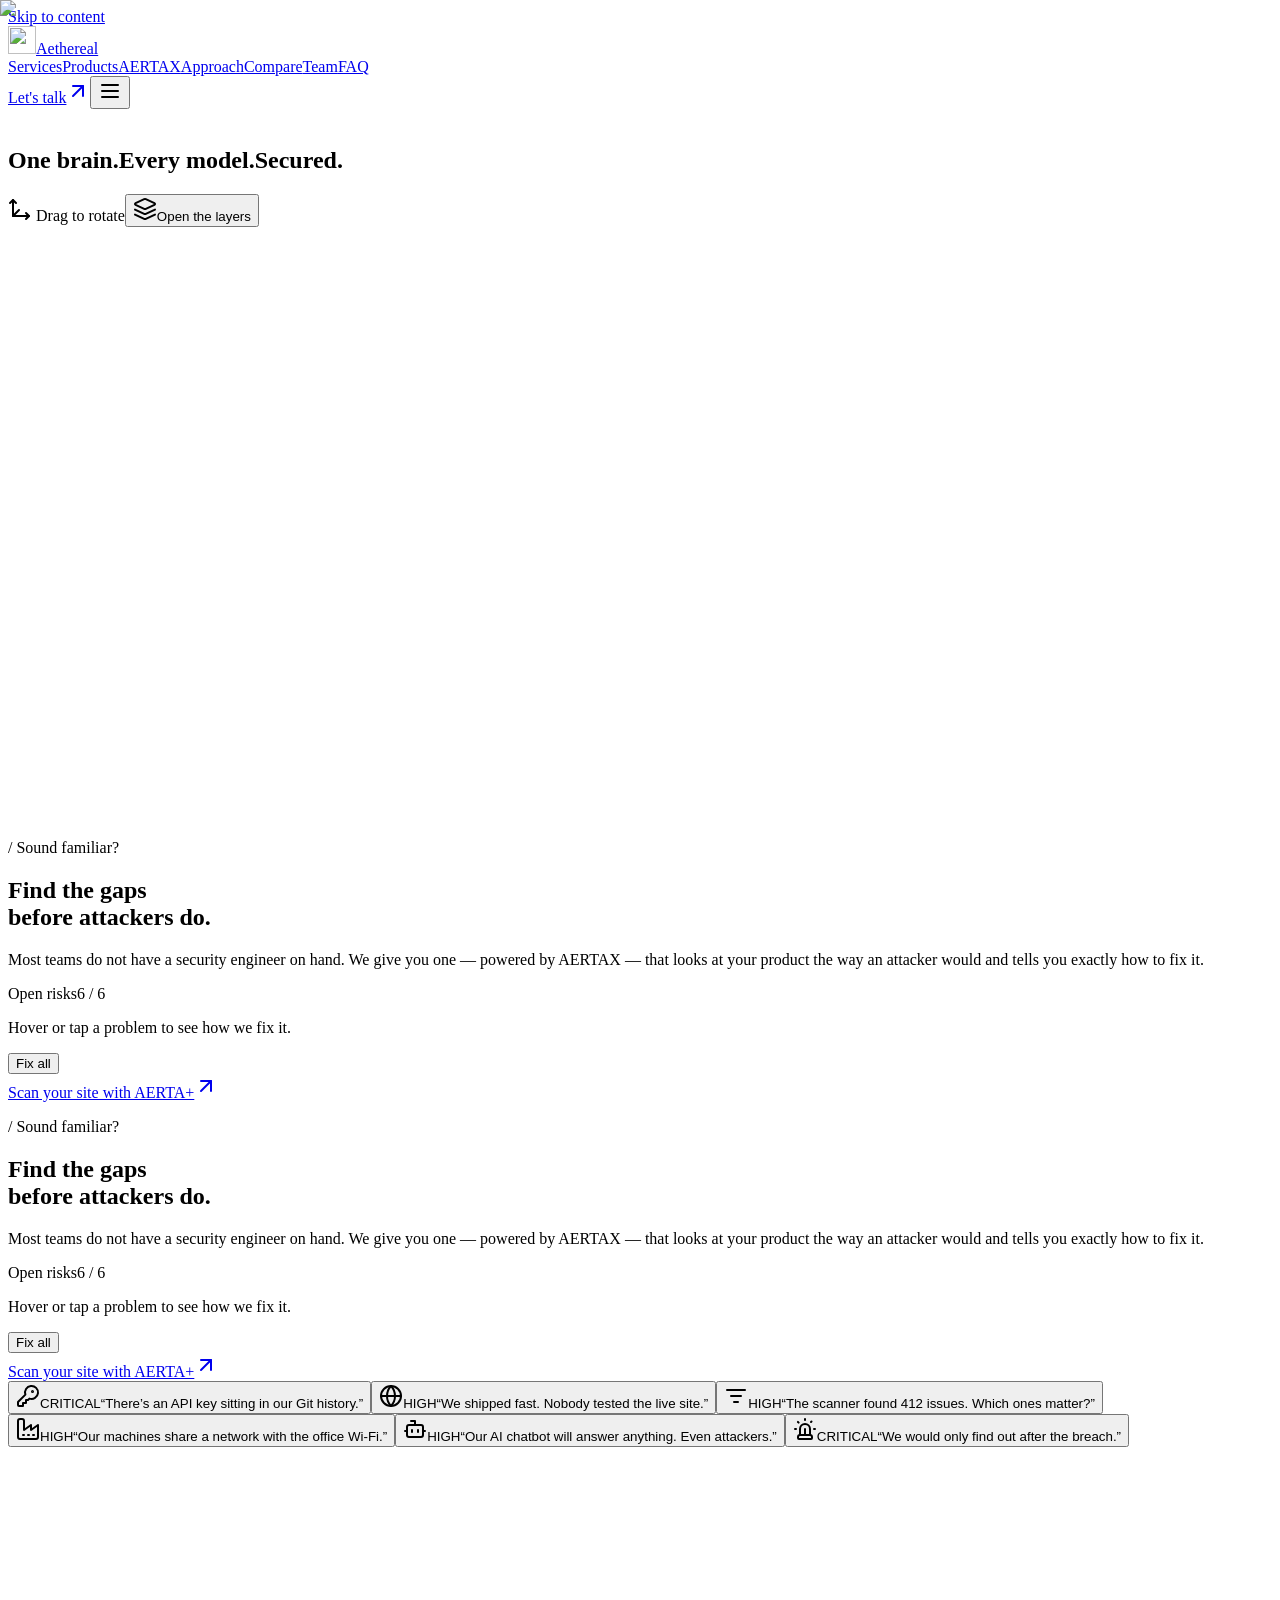
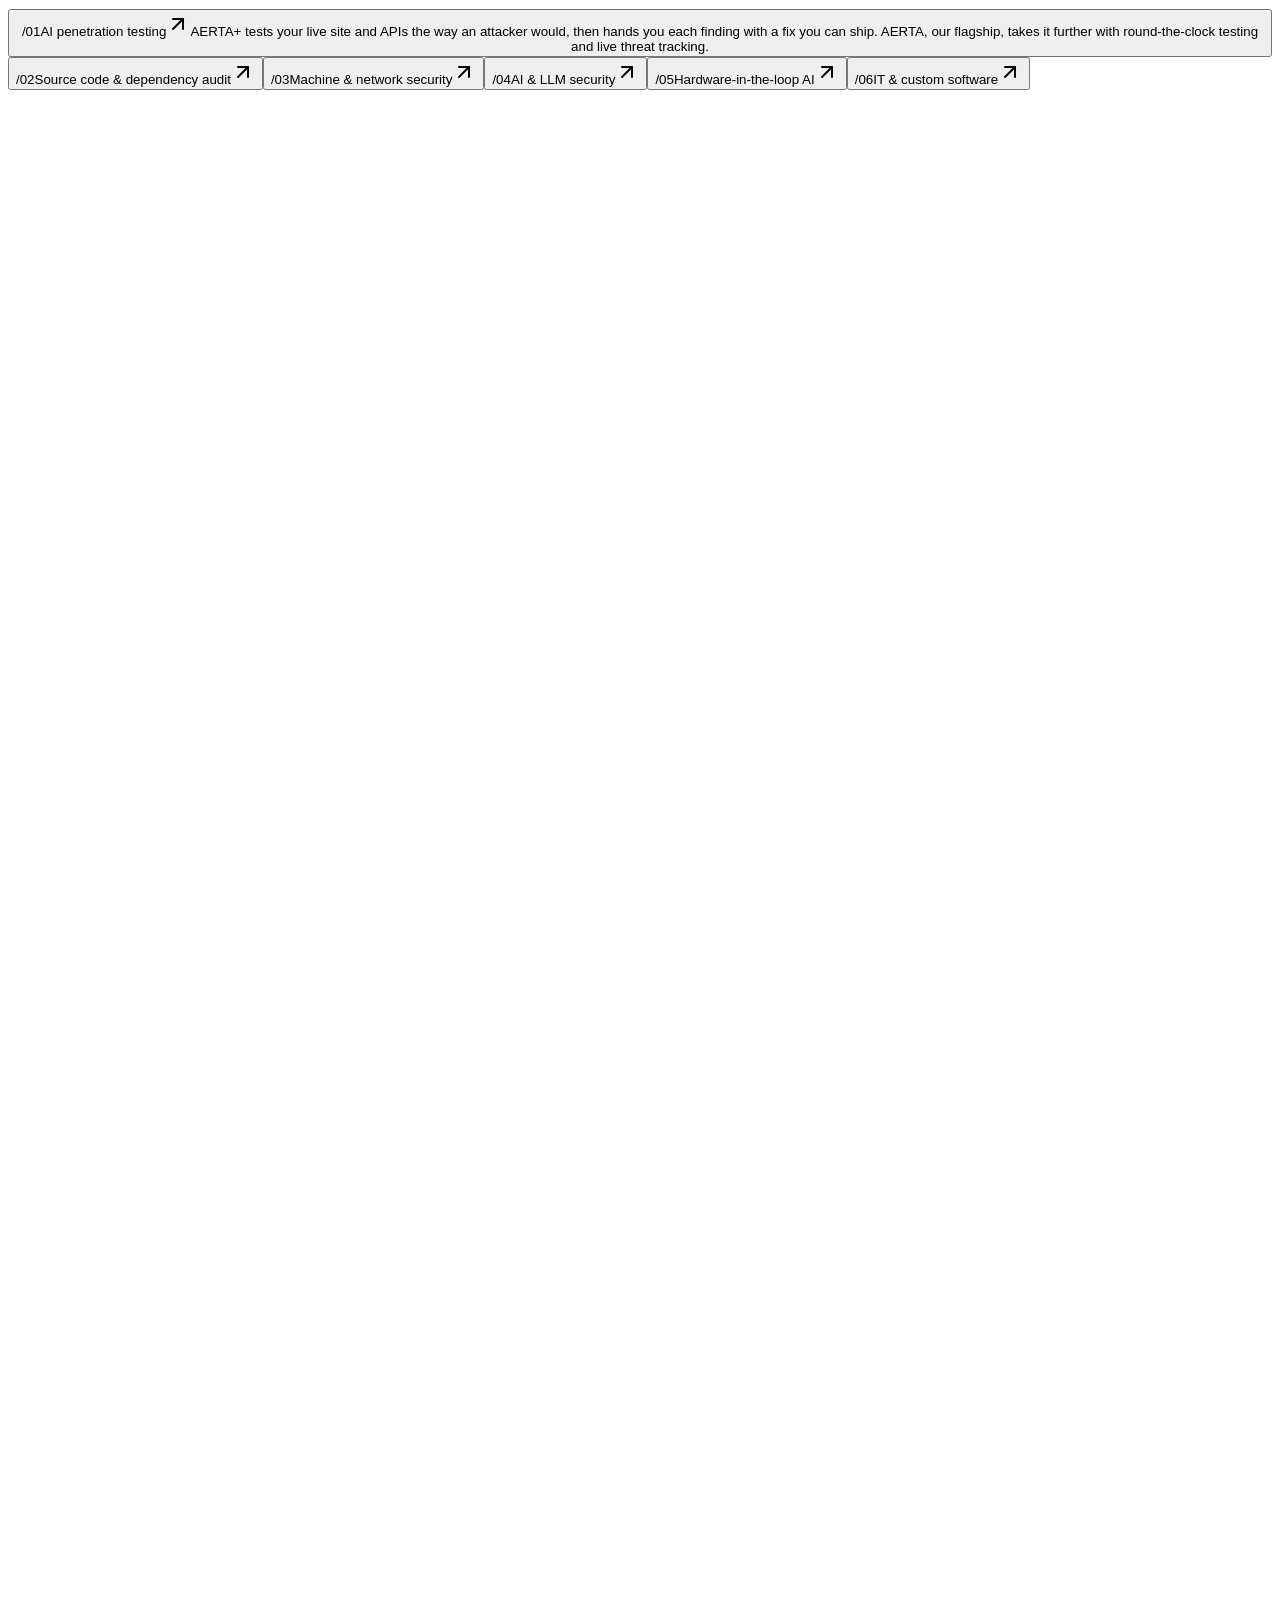
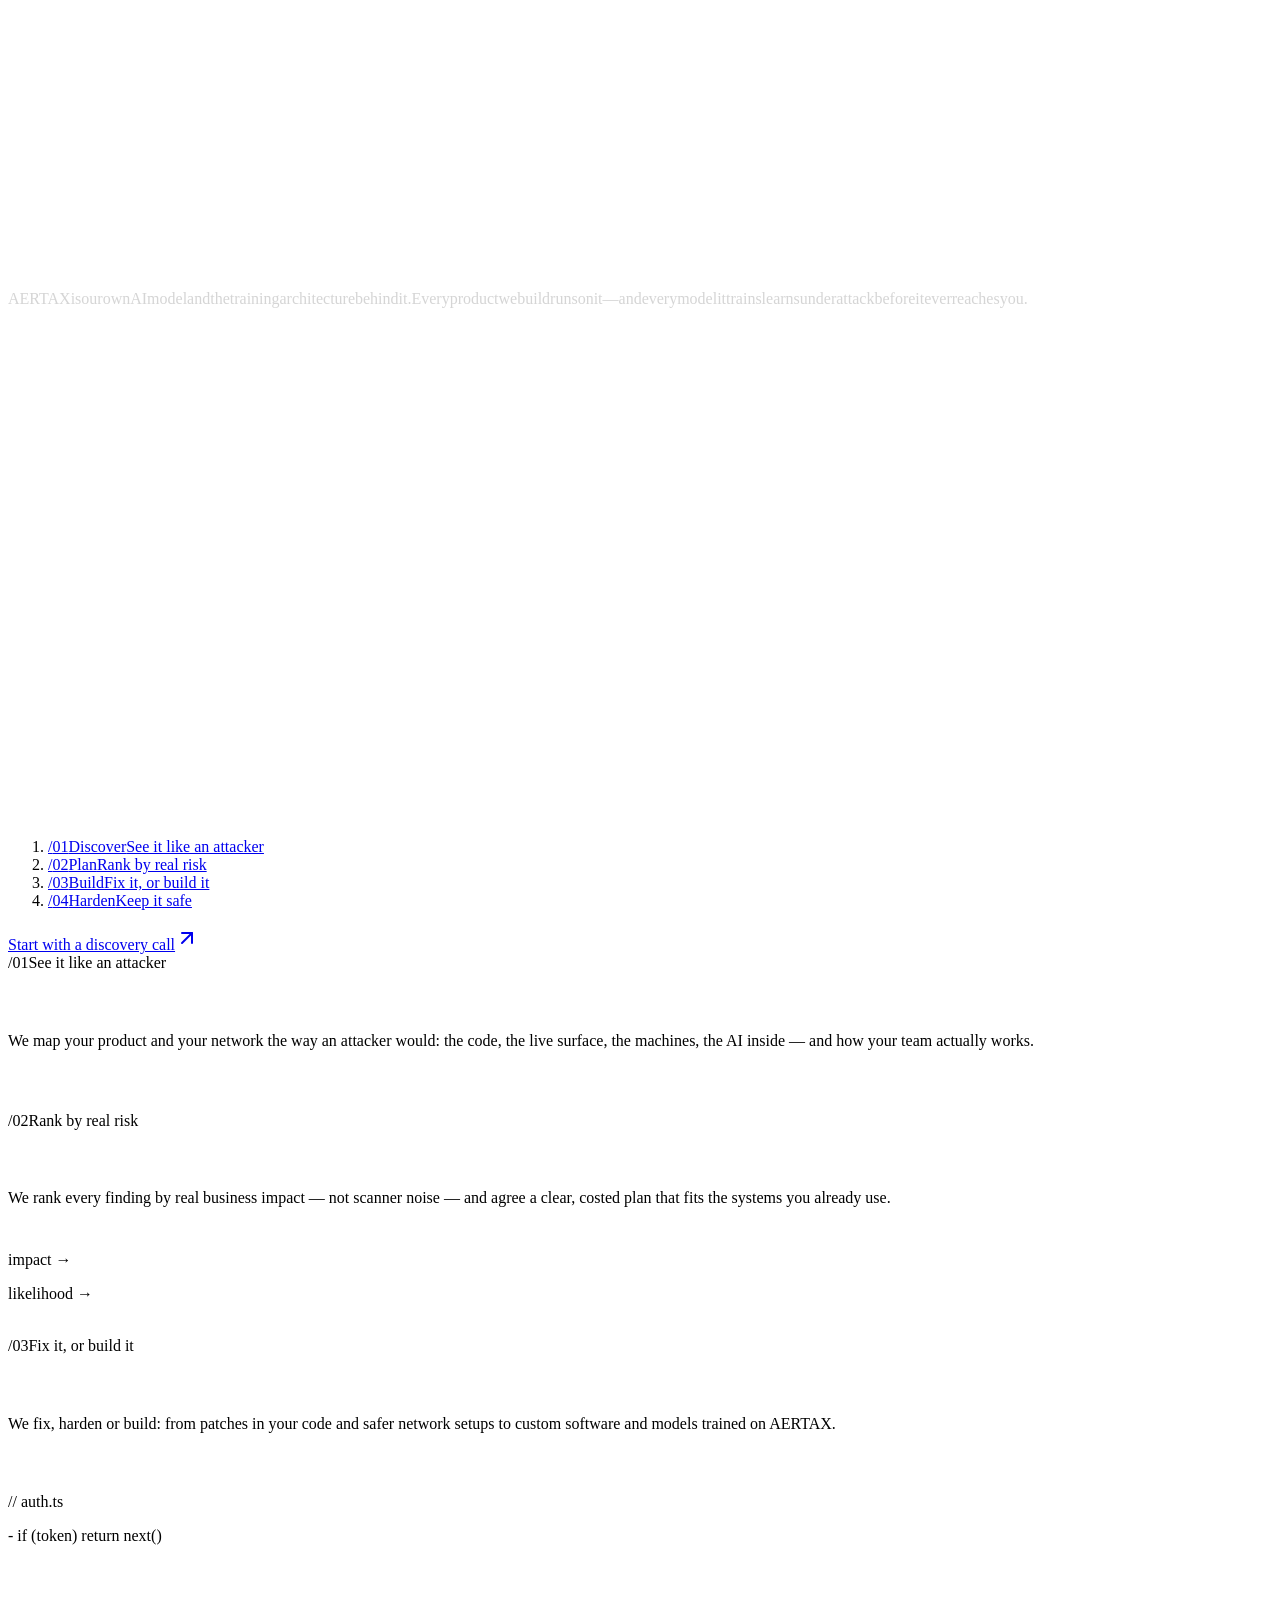
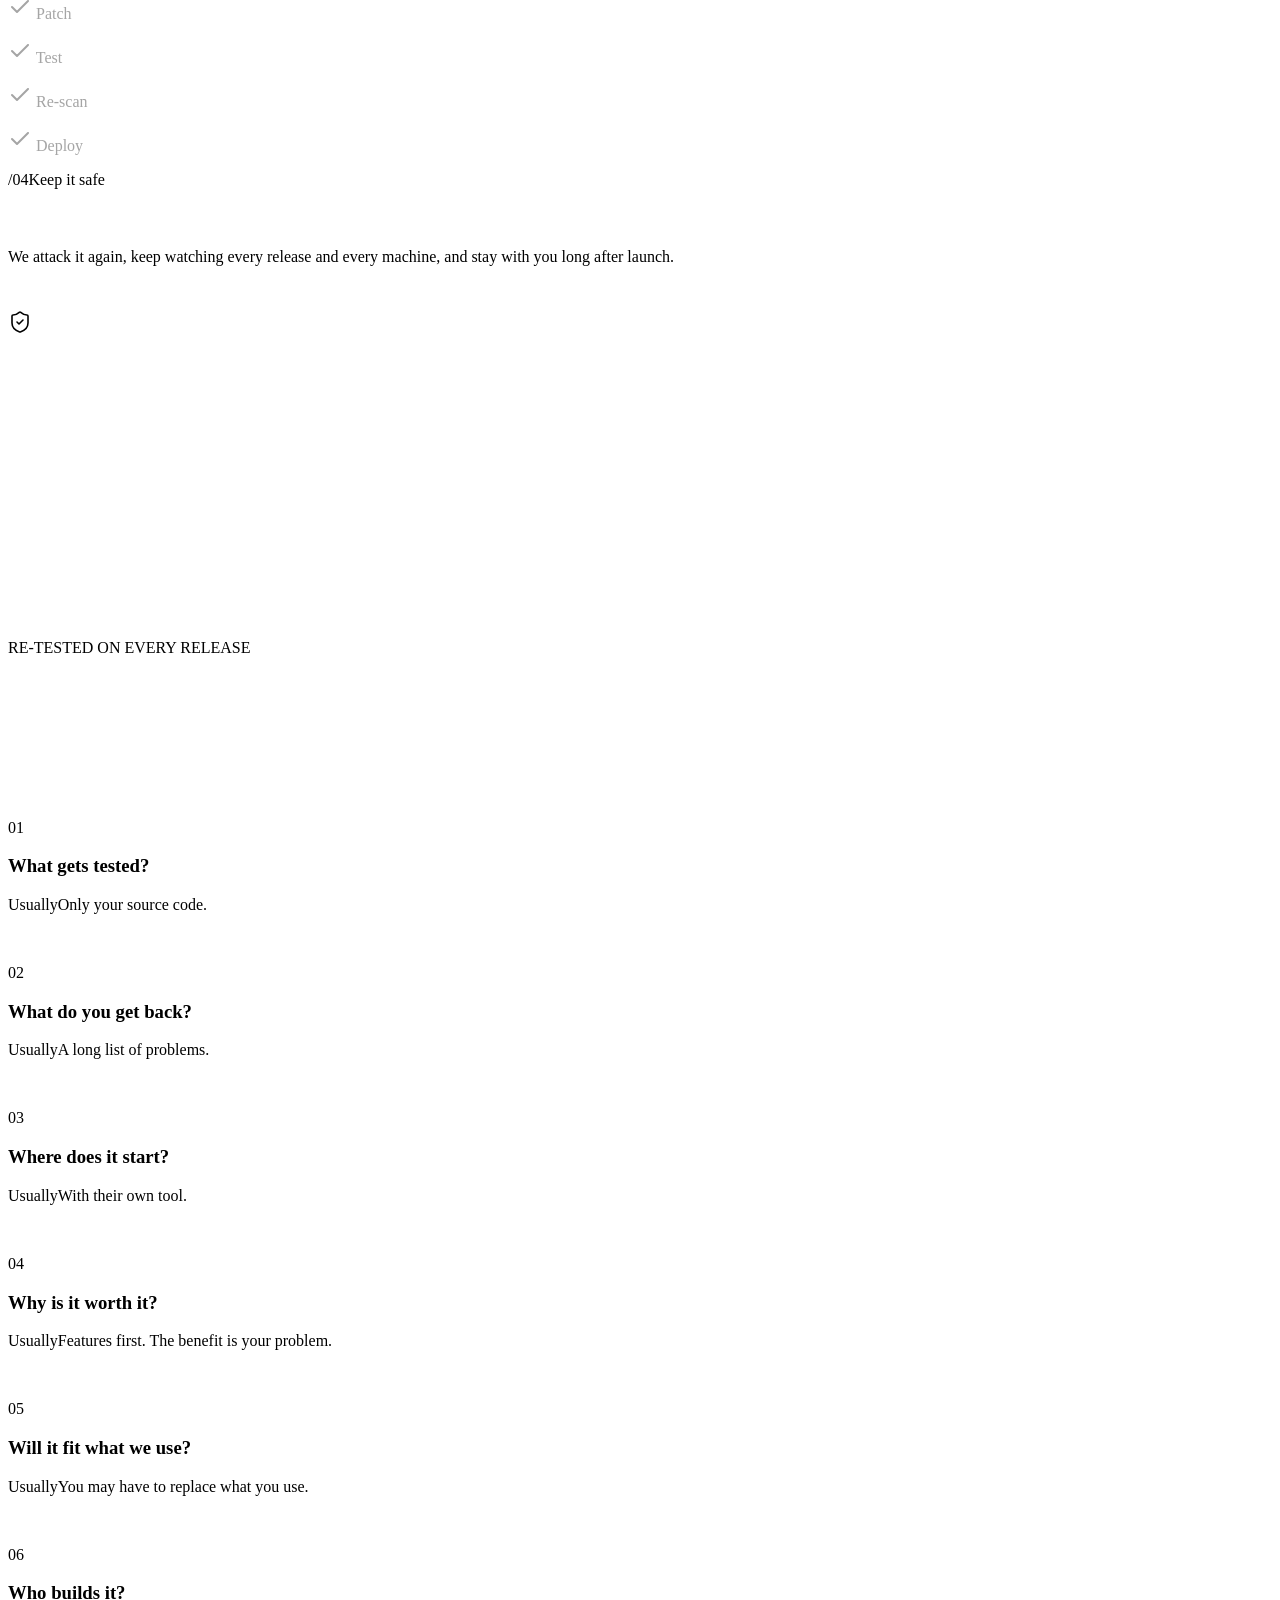
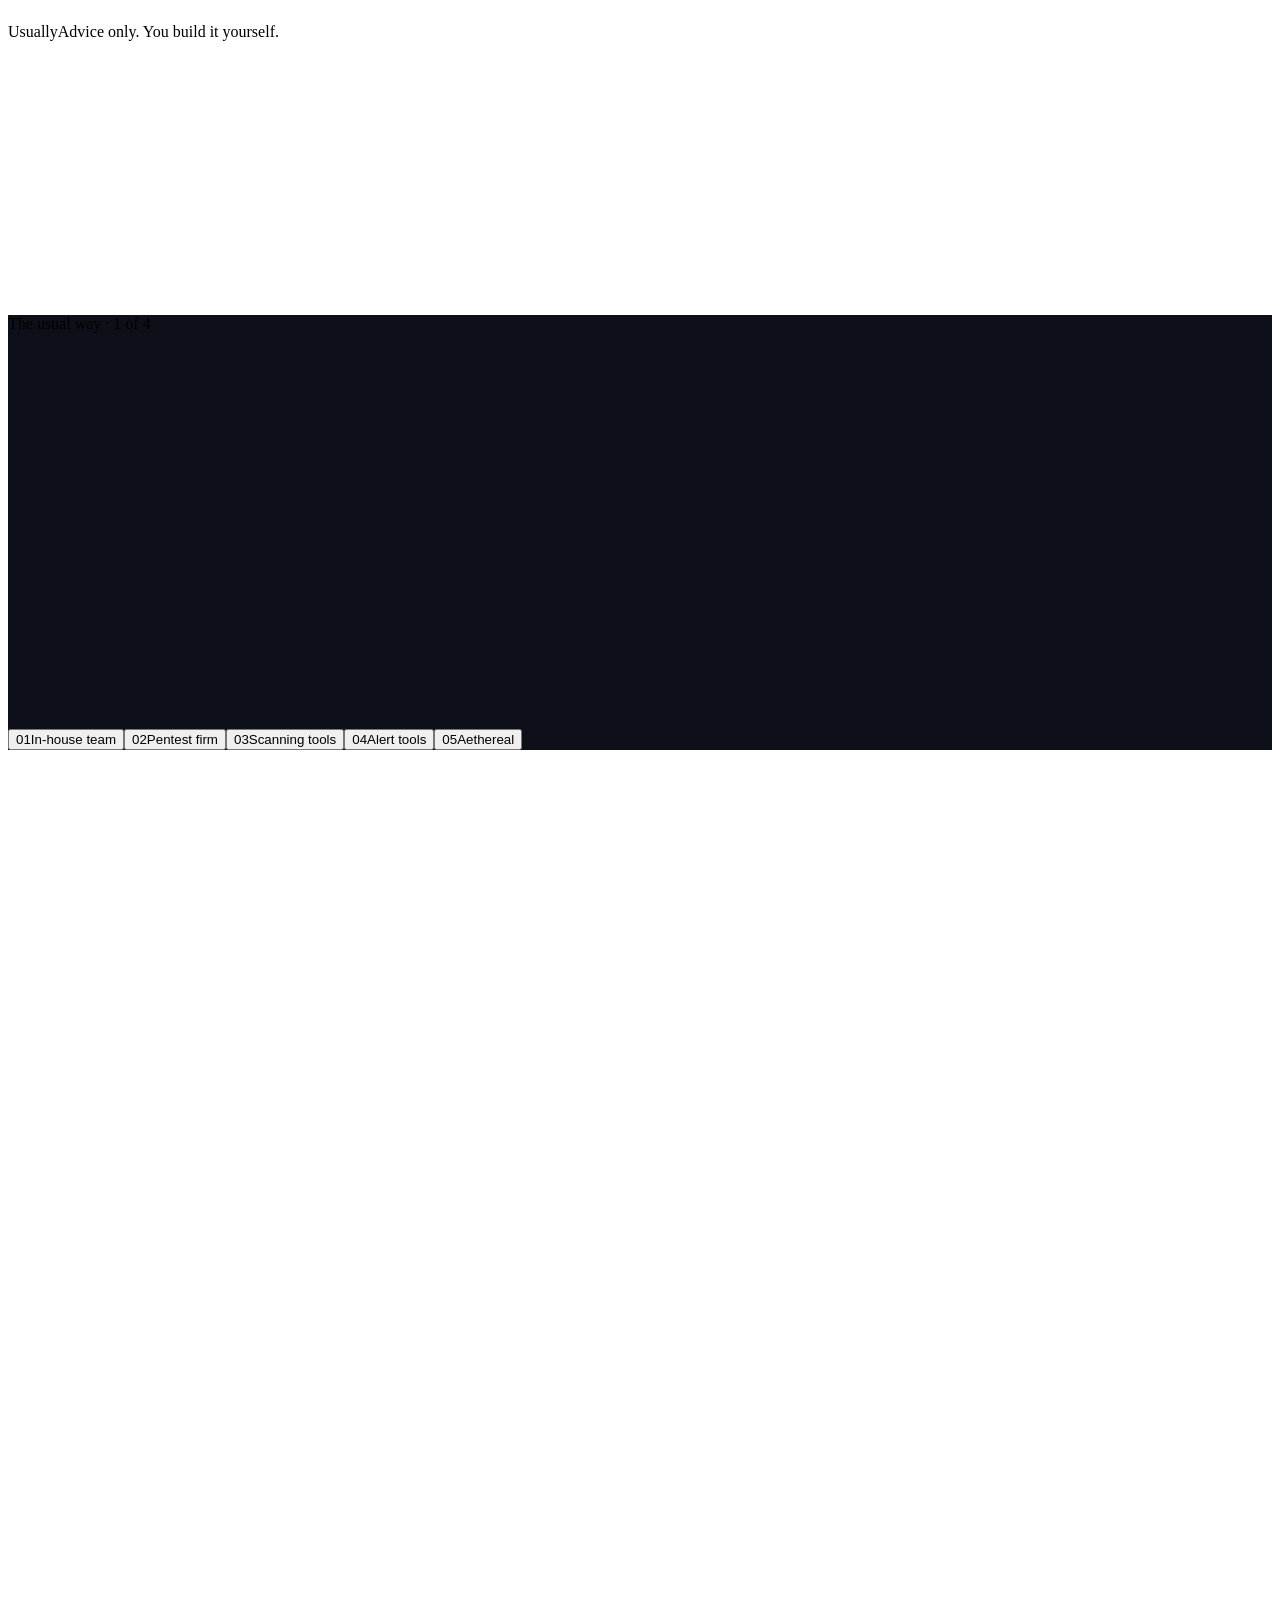
==== commit 44d85fd2: "Update preview: AERTA+ dark navy theme" ====
--- a/index.html
+++ b/index.html
@@ -1 +1 @@
-<!DOCTYPE html><html lang="en" class="__variable_a5cde9 __variable_5cddbb __variable_be18ac"><head><meta charSet="utf-8"/><meta name="viewport" content="width=device-width, initial-scale=1"/><link rel="preload" as="image" href="/aethereal-preview/aethereal-logo.png" fetchPriority="high"/><link rel="stylesheet" href="/aethereal-preview/_next/static/css/46a6273e119c4814.css" data-precedence="next"/><link rel="preload" as="script" fetchPriority="low" href="/aethereal-preview/_next/static/chunks/webpack-7e8fc5914143d770.js"/><script src="/aethereal-preview/_next/static/chunks/fd9d1056-f42e3a44b4c14fe1.js" async=""></script><script src="/aethereal-preview/_next/static/chunks/117-51c6b8f5c3b22679.js" async=""></script><script src="/aethereal-preview/_next/static/chunks/main-app-e7ba9aab3fcd5971.js" async=""></script><script src="/aethereal-preview/_next/static/chunks/353-2dd387fde1f792f9.js" async=""></script><script src="/aethereal-preview/_next/static/chunks/app/page-f164042d8d5bf1de.js" async=""></script><script src="/aethereal-preview/_next/static/chunks/app/layout-2f7b81bff273236f.js" async=""></script><title>Aethereal | AERTAX — The AI Brain Behind Every Model</title><meta name="description" content="Aethereal builds AERTAX, a proprietary AI training architecture focused on AI security — the core intelligence behind AERTA+, hardware-in-the-loop systems and more."/><link rel="icon" href="/aethereal-preview/aethereal-logo.png"/><script src="/aethereal-preview/_next/static/chunks/polyfills-42372ed130431b0a.js" noModule=""></script></head><body class="font-sans"><a href="#main" class="skip-link">Skip to content</a><header class="fixed inset-x-0 top-0 z-50 transition-colors duration-300 border-b border-transparent" style="transform:none"><div class="max-w-[1320px] mx-auto h-16 px-4 sm:px-6 flex items-center justify-between"><a href="#top" class="flex items-center gap-2.5" aria-label="Aethereal — back to top"><span class="grid place-items-center w-8 h-8 rounded-md bg-ink overflow-hidden"><img alt="" loading="lazy" width="28" height="28" decoding="async" data-nimg="1" class="w-6 h-6" style="color:transparent" src="/aethereal-preview/aethereal-logo.png"/></span><span class="font-display font-medium text-lg tracking-[-0.03em] text-ink">Aethereal</span></a><nav class="hidden lg:flex items-center gap-1" aria-label="Main"><a href="#services" class="relative rounded-full px-3.5 py-2 text-sm transition-colors text-muted hover:text-ink"><span class="relative">Services</span></a><a href="#products" class="relative rounded-full px-3.5 py-2 text-sm transition-colors text-muted hover:text-ink"><span class="relative">Products</span></a><a href="#aertax" class="relative rounded-full px-3.5 py-2 text-sm transition-colors text-muted hover:text-ink"><span class="relative">AERTAX</span></a><a href="#approach" class="relative rounded-full px-3.5 py-2 text-sm transition-colors text-muted hover:text-ink"><span class="relative">Approach</span></a><a href="#compare" class="relative rounded-full px-3.5 py-2 text-sm transition-colors text-muted hover:text-ink"><span class="relative">Compare</span></a><a href="#team" class="relative rounded-full px-3.5 py-2 text-sm transition-colors text-muted hover:text-ink"><span class="relative">Team</span></a><a href="#faq" class="relative rounded-full px-3.5 py-2 text-sm transition-colors text-muted hover:text-ink"><span class="relative">FAQ</span></a></nav><div class="flex items-center gap-2"><a href="#contact" class="group inline-flex items-center justify-between gap-6 rounded-lg pl-5 pr-1.5 py-1.5 text-sm font-medium transition-colors bg-card text-ink border border-line hover:bg-white hidden sm:inline-flex !py-1 !pl-4 !gap-4"><span>Let&#x27;s talk</span><span class="grid place-items-center w-9 h-9 rounded-md bg-ink/[0.06] text-ink"><svg xmlns="http://www.w3.org/2000/svg" width="24" height="24" viewBox="0 0 24 24" fill="none" stroke="currentColor" stroke-width="2" stroke-linecap="round" stroke-linejoin="round" class="lucide lucide-arrow-up-right w-4 h-4 transition-transform duration-300 group-hover:rotate-45"><path d="M7 7h10v10"></path><path d="M7 17 17 7"></path></svg></span></a><button type="button" aria-label="Open menu" aria-expanded="false" class="lg:hidden grid place-items-center w-11 h-11 rounded-lg border border-line bg-card cursor-pointer"><svg xmlns="http://www.w3.org/2000/svg" width="24" height="24" viewBox="0 0 24 24" fill="none" stroke="currentColor" stroke-width="2" stroke-linecap="round" stroke-linejoin="round" class="lucide lucide-menu w-4 h-4"><line x1="4" x2="20" y1="12" y2="12"></line><line x1="4" x2="20" y1="6" y2="6"></line><line x1="4" x2="20" y1="18" y2="18"></line></svg></button></div></div><div class="absolute left-0 right-0 bottom-[-1px] h-[2px] bg-teal origin-left" style="transform:scaleX(0)"></div></header><main id="main" class="overflow-x-clip"><section id="top" class="relative pt-20 sm:pt-24 pb-16 sm:pb-20 px-4 sm:px-6 overflow-hidden"><div class="max-w-[1320px] mx-auto flex items-center justify-between gap-4 border-y border-line py-2.5 font-mono text-[11px] uppercase tracking-[0.18em] text-muted" style="opacity:0"><span>Aethereal <span class="hidden sm:inline">— AI security &amp; software house</span></span><span class="hidden md:inline">3.14° N · 101.69° E</span><span>Kuala Lumpur <span class="text-ink"><span class="tabular-nums">--:--</span></span></span></div><div class="max-w-[1320px] mx-auto grid md:grid-cols-12 gap-x-8 lg:gap-x-12 gap-y-8"><div class="md:col-span-6 lg:col-span-7 min-w-0"><h1 class="mt-8 sm:mt-10 font-display font-normal tracking-[-0.055em] leading-[0.92] text-[3.3rem] sm:text-[5rem] md:text-[3.9rem] lg:text-[6.2rem]"><span class="block overflow-hidden pb-[0.06em]"><span class="block " style="transform:translateY(105%)">One brain.</span></span><span class="block overflow-hidden pb-[0.06em]"><span class="block " style="transform:translateY(105%)">Every model.</span></span><span class="block overflow-hidden pb-[0.06em]"><span class="block text-teal-ink" style="transform:translateY(105%)">Secured.</span></span></h1><div class="relative mt-2 w-full max-w-[640px] aspect-square sm:aspect-[5/4] lg:-ml-6"><div class="absolute inset-0" role="img" aria-label="3D Aethereal logo. Drag to rotate, click to separate its layers."><div class="absolute inset-0 grid place-items-center"><div class="relative w-[62%] aspect-square"><div class="absolute inset-[8%] rounded-full bg-teal/25 blur-3xl"></div><img alt="Aethereal logo" fetchPriority="high" decoding="async" data-nimg="fill" class="object-contain drop-shadow-[0_30px_40px_rgba(11,13,16,0.25)] [filter:brightness(1.6)_saturate(0.9)]" style="position:absolute;height:100%;width:100%;left:0;top:0;right:0;bottom:0;color:transparent" src="/aethereal-preview/aethereal-logo.png"/></div></div></div><div class="pointer-events-none absolute left-0 right-0 bottom-2 flex justify-center"><div class="pointer-events-auto flex items-center gap-1 rounded-full border border-line bg-card/80 backdrop-blur px-1.5 py-1.5 text-xs text-muted shadow-sm"><span class="hidden sm:inline-flex items-center gap-1.5 px-2.5"><svg xmlns="http://www.w3.org/2000/svg" width="24" height="24" viewBox="0 0 24 24" fill="none" stroke="currentColor" stroke-width="2" stroke-linecap="round" stroke-linejoin="round" class="lucide lucide-move3d w-3.5 h-3.5"><path d="M5 3v16h16"></path><path d="m5 19 6-6"></path><path d="m2 6 3-3 3 3"></path><path d="m18 16 3 3-3 3"></path></svg> Drag to rotate</span><button type="button" aria-pressed="false" class="inline-flex items-center gap-1.5 rounded-full px-3.5 min-h-[44px] font-medium transition-colors bg-ink/[0.06] text-ink hover:bg-ink/10"><svg xmlns="http://www.w3.org/2000/svg" width="24" height="24" viewBox="0 0 24 24" fill="none" stroke="currentColor" stroke-width="2" stroke-linecap="round" stroke-linejoin="round" class="lucide lucide-layers w-3.5 h-3.5"><path d="m12.83 2.18a2 2 0 0 0-1.66 0L2.6 6.08a1 1 0 0 0 0 1.83l8.58 3.91a2 2 0 0 0 1.66 0l8.58-3.9a1 1 0 0 0 0-1.83Z"></path><path d="m22 17.65-9.17 4.16a2 2 0 0 1-1.66 0L2 17.65"></path><path d="m22 12.65-9.17 4.16a2 2 0 0 1-1.66 0L2 12.65"></path></svg>Open the layers</button></div></div></div></div><div class="md:col-span-6 lg:col-span-5 min-w-0 flex flex-col gap-10 md:pt-12 lg:pt-14"><button type="button" class="group relative block w-full aspect-[16/9] overflow-hidden rounded-2xl bg-ink text-left dot-grid cursor-pointer" aria-label="Play: AERTAX in 30 seconds" style="opacity:0;transform:translateY(24px)"><div class="absolute inset-0 bg-[radial-gradient(circle_at_70%_40%,rgba(167,190,214,0.22),transparent_55%)]"></div><div class="absolute left-4 top-4 right-4 flex justify-between"><p class="font-mono text-[11px] tracking-[0.2em] uppercase text-white/50"><span class="text-teal">/</span> <!-- -->AERTAX in 30 seconds</p><span class="font-mono text-[11px] text-white/50">0:30</span></div><p class="absolute right-[-4%] top-1/2 font-display font-medium tracking-[-0.06em] text-[22vw] lg:text-[9rem] leading-none text-transparent [-webkit-text-stroke:1px_rgba(255,255,255,0.18)]" style="transform:translateY(-50%)">AERTAX</p><div class="absolute left-4 bottom-4 flex items-center gap-3"><span class="grid place-items-center w-12 h-12 rounded-full bg-teal text-ink transition-transform duration-300 group-hover:scale-110"><svg xmlns="http://www.w3.org/2000/svg" width="24" height="24" viewBox="0 0 24 24" fill="none" stroke="currentColor" stroke-width="2" stroke-linecap="round" stroke-linejoin="round" class="lucide lucide-play w-5 h-5 fill-ink ml-0.5"><polygon points="6 3 20 12 6 21 6 3"></polygon></svg></span><span class="text-white text-sm font-medium">What is AERTAX?</span></div></button><div class="lg:mt-auto lg:pb-6" style="opacity:0;transform:translateY(20px)"><p class="text-lg leading-relaxed text-muted">Aethereal builds <span class="text-ink font-medium">AERTAX</span> — our own security AI. It protects the software you ship and every machine on your network, and each problem it finds comes with the fix. As a software house, we also design the IT that fits how you already work.</p><div class="mt-7 flex flex-wrap items-baseline gap-x-5 gap-y-2"><span class="font-mono text-[11px] uppercase tracking-[0.18em] text-muted">Now open to</span><button type="button" class="group inline-flex items-center gap-1 min-h-[44px] font-display text-lg font-medium tracking-[-0.02em] underline decoration-ink/20 underline-offset-[6px] hover:decoration-teal-ink transition-colors cursor-pointer">Partnerships<svg xmlns="http://www.w3.org/2000/svg" width="24" height="24" viewBox="0 0 24 24" fill="none" stroke="currentColor" stroke-width="2" stroke-linecap="round" stroke-linejoin="round" class="lucide lucide-arrow-up-right w-4 h-4 text-teal-ink transition-transform duration-300 group-hover:rotate-45"><path d="M7 7h10v10"></path><path d="M7 17 17 7"></path></svg></button><button type="button" class="group inline-flex items-center gap-1 min-h-[44px] font-display text-lg font-medium tracking-[-0.02em] underline decoration-ink/20 underline-offset-[6px] hover:decoration-teal-ink transition-colors cursor-pointer">Pilot projects<svg xmlns="http://www.w3.org/2000/svg" width="24" height="24" viewBox="0 0 24 24" fill="none" stroke="currentColor" stroke-width="2" stroke-linecap="round" stroke-linejoin="round" class="lucide lucide-arrow-up-right w-4 h-4 text-teal-ink transition-transform duration-300 group-hover:rotate-45"><path d="M7 7h10v10"></path><path d="M7 17 17 7"></path></svg></button><button type="button" class="group inline-flex items-center gap-1 min-h-[44px] font-display text-lg font-medium tracking-[-0.02em] underline decoration-ink/20 underline-offset-[6px] hover:decoration-teal-ink transition-colors cursor-pointer">Investment<svg xmlns="http://www.w3.org/2000/svg" width="24" height="24" viewBox="0 0 24 24" fill="none" stroke="currentColor" stroke-width="2" stroke-linecap="round" stroke-linejoin="round" class="lucide lucide-arrow-up-right w-4 h-4 text-teal-ink transition-transform duration-300 group-hover:rotate-45"><path d="M7 7h10v10"></path><path d="M7 17 17 7"></path></svg></button></div><div class="mt-6 flex flex-col gap-2.5"><a href="#contact" class="group inline-flex items-center justify-between gap-6 rounded-lg pl-5 pr-1.5 py-1.5 text-sm font-medium transition-colors bg-ink text-white hover:bg-black "><span>Book a meeting</span><span class="grid place-items-center w-9 h-9 rounded-md bg-teal text-ink"><svg xmlns="http://www.w3.org/2000/svg" width="24" height="24" viewBox="0 0 24 24" fill="none" stroke="currentColor" stroke-width="2" stroke-linecap="round" stroke-linejoin="round" class="lucide lucide-arrow-up-right w-4 h-4 transition-transform duration-300 group-hover:rotate-45"><path d="M7 7h10v10"></path><path d="M7 17 17 7"></path></svg></span></a><a href="https://aertaplus.aethereal.my/" class="group inline-flex items-center justify-between gap-6 rounded-lg pl-5 pr-1.5 py-1.5 text-sm font-medium transition-colors bg-card text-ink border border-line hover:bg-white " target="_blank" rel="noopener noreferrer"><span>Scan your site with AERTA+</span><span class="grid place-items-center w-9 h-9 rounded-md bg-ink/[0.06] text-ink"><svg xmlns="http://www.w3.org/2000/svg" width="24" height="24" viewBox="0 0 24 24" fill="none" stroke="currentColor" stroke-width="2" stroke-linecap="round" stroke-linejoin="round" class="lucide lucide-arrow-up-right w-4 h-4 transition-transform duration-300 group-hover:rotate-45"><path d="M7 7h10v10"></path><path d="M7 17 17 7"></path></svg></span></a></div><div class="mt-10 pt-6 border-t border-line"><p class="font-mono text-[11px] tracking-[0.2em] uppercase text-muted"><span class="text-teal-ink">/</span> <!-- -->Backed by &amp; working with</p><div class="mt-4 overflow-hidden fade-x"><div class="marquee flex w-max items-center gap-10"><img alt="NEXEA" loading="lazy" width="120" height="40" decoding="async" data-nimg="1" class="h-10 w-auto object-contain grayscale mix-blend-multiply opacity-70" style="color:transparent" src="/aethereal-preview/images/logos/support/nexea.png"/><img alt="SDEC" loading="lazy" width="120" height="40" decoding="async" data-nimg="1" class="h-10 w-auto object-contain grayscale mix-blend-multiply opacity-70" style="color:transparent" src="/aethereal-preview/images/logos/support/sdec.png"/><img alt="UTS" loading="lazy" width="120" height="40" decoding="async" data-nimg="1" class="h-10 w-auto object-contain grayscale mix-blend-multiply opacity-70" style="color:transparent" src="/aethereal-preview/images/logos/support/uts.png"/><img alt="Sky Germ" loading="lazy" width="120" height="40" decoding="async" data-nimg="1" class="h-10 w-auto object-contain grayscale mix-blend-multiply opacity-70" style="color:transparent" src="/aethereal-preview/images/logos/client/sky-germ.png"/><img alt="SwitchGrid" loading="lazy" width="120" height="40" decoding="async" data-nimg="1" class="h-10 w-auto object-contain grayscale mix-blend-multiply opacity-70" style="color:transparent" src="/aethereal-preview/images/logos/client/switchgrid.png"/><img alt="Tuai" loading="lazy" width="120" height="40" decoding="async" data-nimg="1" class="h-10 w-auto object-contain grayscale mix-blend-multiply opacity-70" style="color:transparent" src="/aethereal-preview/images/logos/client/tuai.png"/><img alt="Stratetics Experts" loading="lazy" width="120" height="40" decoding="async" data-nimg="1" class="h-10 w-auto object-contain grayscale mix-blend-multiply opacity-70" style="color:transparent" src="/aethereal-preview/images/logos/client/stratetics-experts.png"/><img alt="Teduh Jiwa" loading="lazy" width="120" height="40" decoding="async" data-nimg="1" class="h-10 w-auto object-contain grayscale mix-blend-multiply opacity-70" style="color:transparent" src="/aethereal-preview/images/logos/client/teduh-jiwa.png"/><img alt="" loading="lazy" width="120" height="40" decoding="async" data-nimg="1" class="h-10 w-auto object-contain grayscale mix-blend-multiply opacity-70" style="color:transparent" src="/aethereal-preview/images/logos/support/nexea.png"/><img alt="" loading="lazy" width="120" height="40" decoding="async" data-nimg="1" class="h-10 w-auto object-contain grayscale mix-blend-multiply opacity-70" style="color:transparent" src="/aethereal-preview/images/logos/support/sdec.png"/><img alt="" loading="lazy" width="120" height="40" decoding="async" data-nimg="1" class="h-10 w-auto object-contain grayscale mix-blend-multiply opacity-70" style="color:transparent" src="/aethereal-preview/images/logos/support/uts.png"/><img alt="" loading="lazy" width="120" height="40" decoding="async" data-nimg="1" class="h-10 w-auto object-contain grayscale mix-blend-multiply opacity-70" style="color:transparent" src="/aethereal-preview/images/logos/client/sky-germ.png"/><img alt="" loading="lazy" width="120" height="40" decoding="async" data-nimg="1" class="h-10 w-auto object-contain grayscale mix-blend-multiply opacity-70" style="color:transparent" src="/aethereal-preview/images/logos/client/switchgrid.png"/><img alt="" loading="lazy" width="120" height="40" decoding="async" data-nimg="1" class="h-10 w-auto object-contain grayscale mix-blend-multiply opacity-70" style="color:transparent" src="/aethereal-preview/images/logos/client/tuai.png"/><img alt="" loading="lazy" width="120" height="40" decoding="async" data-nimg="1" class="h-10 w-auto object-contain grayscale mix-blend-multiply opacity-70" style="color:transparent" src="/aethereal-preview/images/logos/client/stratetics-experts.png"/><img alt="" loading="lazy" width="120" height="40" decoding="async" data-nimg="1" class="h-10 w-auto object-contain grayscale mix-blend-multiply opacity-70" style="color:transparent" src="/aethereal-preview/images/logos/client/teduh-jiwa.png"/></div></div></div></div></div></div></section><section class="relative px-4 sm:px-6 py-24 sm:py-32 border-y border-line bg-card/50 overflow-hidden"><div class="hidden xl:block relative max-w-[1320px] mx-auto min-h-[760px]"><div class="absolute left-[2%] top-[4%]" style="opacity:0;transform:translateX(-90px) translateY(70px)"><button type="button" aria-pressed="false" class="group relative block w-[min(340px,100%)] xl:w-[290px] text-left cursor-pointer"><span aria-hidden="true" class="absolute inset-x-3 inset-y-0 rounded-xl border border-line bg-card/70" style="transform:none"></span><span aria-hidden="true" class="absolute inset-x-1.5 inset-y-0 rounded-xl border border-line bg-card" style="transform:none"></span><span class="relative flex items-start gap-3 rounded-xl border px-3.5 py-3 shadow-[0_12px_32px_-16px_rgba(11,13,16,0.35)] transition-colors duration-300 bg-white border-line text-ink group-hover:border-ink/25"><span class="mt-0.5 grid place-items-center w-8 h-8 rounded-lg shrink-0 transition-colors duration-300 bg-ink/[0.06] text-ink"><svg xmlns="http://www.w3.org/2000/svg" width="24" height="24" viewBox="0 0 24 24" fill="none" stroke="currentColor" stroke-width="2" stroke-linecap="round" stroke-linejoin="round" class="lucide lucide-key-round w-4 h-4"><path d="M2 18v3c0 .6.4 1 1 1h4v-3h3v-3h2l1.4-1.4a6.5 6.5 0 1 0-4-4Z"></path><circle cx="16.5" cy="7.5" r=".5" fill="currentColor"></circle></svg></span><span class="min-w-0"><span class="inline-block rounded px-1.5 py-0.5 font-mono text-[11px] font-medium tracking-[0.12em] text-[#c4332b] bg-[#c4332b]/10">CRITICAL</span><span class="mt-1.5 block text-[15px] leading-snug text-ink" style="opacity:1;transform:none">“There’s an API key sitting in our Git history.”</span></span></span></button></div><div class="absolute right-[3%] top-[0%]" style="opacity:0;transform:translateX(90px) translateY(42px)"><button type="button" aria-pressed="false" class="group relative block w-[min(340px,100%)] xl:w-[290px] text-left cursor-pointer"><span aria-hidden="true" class="absolute inset-x-3 inset-y-0 rounded-xl border border-line bg-card/70" style="transform:none"></span><span aria-hidden="true" class="absolute inset-x-1.5 inset-y-0 rounded-xl border border-line bg-card" style="transform:none"></span><span class="relative flex items-start gap-3 rounded-xl border px-3.5 py-3 shadow-[0_12px_32px_-16px_rgba(11,13,16,0.35)] transition-colors duration-300 bg-white border-line text-ink group-hover:border-ink/25"><span class="mt-0.5 grid place-items-center w-8 h-8 rounded-lg shrink-0 transition-colors duration-300 bg-ink/[0.06] text-ink"><svg xmlns="http://www.w3.org/2000/svg" width="24" height="24" viewBox="0 0 24 24" fill="none" stroke="currentColor" stroke-width="2" stroke-linecap="round" stroke-linejoin="round" class="lucide lucide-globe w-4 h-4"><circle cx="12" cy="12" r="10"></circle><path d="M12 2a14.5 14.5 0 0 0 0 20 14.5 14.5 0 0 0 0-20"></path><path d="M2 12h20"></path></svg></span><span class="min-w-0"><span class="inline-block rounded px-1.5 py-0.5 font-mono text-[11px] font-medium tracking-[0.12em] text-[#b45309] bg-[#b45309]/10">HIGH</span><span class="mt-1.5 block text-[15px] leading-snug text-ink" style="opacity:1;transform:none">“We shipped fast. Nobody tested the live site.”</span></span></span></button></div><div class="absolute left-0 top-[42%]" style="opacity:0;transform:translateX(-120px) translateY(56px)"><button type="button" aria-pressed="false" class="group relative block w-[min(340px,100%)] xl:w-[290px] text-left cursor-pointer"><span aria-hidden="true" class="absolute inset-x-3 inset-y-0 rounded-xl border border-line bg-card/70" style="transform:none"></span><span aria-hidden="true" class="absolute inset-x-1.5 inset-y-0 rounded-xl border border-line bg-card" style="transform:none"></span><span class="relative flex items-start gap-3 rounded-xl border px-3.5 py-3 shadow-[0_12px_32px_-16px_rgba(11,13,16,0.35)] transition-colors duration-300 bg-white border-line text-ink group-hover:border-ink/25"><span class="mt-0.5 grid place-items-center w-8 h-8 rounded-lg shrink-0 transition-colors duration-300 bg-ink/[0.06] text-ink"><svg xmlns="http://www.w3.org/2000/svg" width="24" height="24" viewBox="0 0 24 24" fill="none" stroke="currentColor" stroke-width="2" stroke-linecap="round" stroke-linejoin="round" class="lucide lucide-list-filter w-4 h-4"><path d="M3 6h18"></path><path d="M7 12h10"></path><path d="M10 18h4"></path></svg></span><span class="min-w-0"><span class="inline-block rounded px-1.5 py-0.5 font-mono text-[11px] font-medium tracking-[0.12em] text-[#b45309] bg-[#b45309]/10">HIGH</span><span class="mt-1.5 block text-[15px] leading-snug text-ink" style="opacity:1;transform:none">“The scanner found 412 issues. Which ones matter?”</span></span></span></button></div><div class="absolute right-0 top-[40%]" style="opacity:0;transform:translateX(120px) translateY(77px)"><button type="button" aria-pressed="false" class="group relative block w-[min(340px,100%)] xl:w-[290px] text-left cursor-pointer"><span aria-hidden="true" class="absolute inset-x-3 inset-y-0 rounded-xl border border-line bg-card/70" style="transform:none"></span><span aria-hidden="true" class="absolute inset-x-1.5 inset-y-0 rounded-xl border border-line bg-card" style="transform:none"></span><span class="relative flex items-start gap-3 rounded-xl border px-3.5 py-3 shadow-[0_12px_32px_-16px_rgba(11,13,16,0.35)] transition-colors duration-300 bg-white border-line text-ink group-hover:border-ink/25"><span class="mt-0.5 grid place-items-center w-8 h-8 rounded-lg shrink-0 transition-colors duration-300 bg-ink/[0.06] text-ink"><svg xmlns="http://www.w3.org/2000/svg" width="24" height="24" viewBox="0 0 24 24" fill="none" stroke="currentColor" stroke-width="2" stroke-linecap="round" stroke-linejoin="round" class="lucide lucide-factory w-4 h-4"><path d="M2 20a2 2 0 0 0 2 2h16a2 2 0 0 0 2-2V8l-7 5V8l-7 5V4a2 2 0 0 0-2-2H4a2 2 0 0 0-2 2Z"></path><path d="M17 18h1"></path><path d="M12 18h1"></path><path d="M7 18h1"></path></svg></span><span class="min-w-0"><span class="inline-block rounded px-1.5 py-0.5 font-mono text-[11px] font-medium tracking-[0.12em] text-[#b45309] bg-[#b45309]/10">HIGH</span><span class="mt-1.5 block text-[15px] leading-snug text-ink" style="opacity:1;transform:none">“Our machines share a network with the office Wi-Fi.”</span></span></span></button></div><div class="absolute left-[7%] bottom-[2%]" style="opacity:0;transform:translateX(-80px) translateY(49px)"><button type="button" aria-pressed="false" class="group relative block w-[min(340px,100%)] xl:w-[290px] text-left cursor-pointer"><span aria-hidden="true" class="absolute inset-x-3 inset-y-0 rounded-xl border border-line bg-card/70" style="transform:none"></span><span aria-hidden="true" class="absolute inset-x-1.5 inset-y-0 rounded-xl border border-line bg-card" style="transform:none"></span><span class="relative flex items-start gap-3 rounded-xl border px-3.5 py-3 shadow-[0_12px_32px_-16px_rgba(11,13,16,0.35)] transition-colors duration-300 bg-white border-line text-ink group-hover:border-ink/25"><span class="mt-0.5 grid place-items-center w-8 h-8 rounded-lg shrink-0 transition-colors duration-300 bg-ink/[0.06] text-ink"><svg xmlns="http://www.w3.org/2000/svg" width="24" height="24" viewBox="0 0 24 24" fill="none" stroke="currentColor" stroke-width="2" stroke-linecap="round" stroke-linejoin="round" class="lucide lucide-bot w-4 h-4"><path d="M12 8V4H8"></path><rect width="16" height="12" x="4" y="8" rx="2"></rect><path d="M2 14h2"></path><path d="M20 14h2"></path><path d="M15 13v2"></path><path d="M9 13v2"></path></svg></span><span class="min-w-0"><span class="inline-block rounded px-1.5 py-0.5 font-mono text-[11px] font-medium tracking-[0.12em] text-[#b45309] bg-[#b45309]/10">HIGH</span><span class="mt-1.5 block text-[15px] leading-snug text-ink" style="opacity:1;transform:none">“Our AI chatbot will answer anything. Even attackers.”</span></span></span></button></div><div class="absolute right-[8%] bottom-[0%]" style="opacity:0;transform:translateX(80px) translateY(63px)"><button type="button" aria-pressed="false" class="group relative block w-[min(340px,100%)] xl:w-[290px] text-left cursor-pointer"><span aria-hidden="true" class="absolute inset-x-3 inset-y-0 rounded-xl border border-line bg-card/70" style="transform:none"></span><span aria-hidden="true" class="absolute inset-x-1.5 inset-y-0 rounded-xl border border-line bg-card" style="transform:none"></span><span class="relative flex items-start gap-3 rounded-xl border px-3.5 py-3 shadow-[0_12px_32px_-16px_rgba(11,13,16,0.35)] transition-colors duration-300 bg-white border-line text-ink group-hover:border-ink/25"><span class="mt-0.5 grid place-items-center w-8 h-8 rounded-lg shrink-0 transition-colors duration-300 bg-ink/[0.06] text-ink"><svg xmlns="http://www.w3.org/2000/svg" width="24" height="24" viewBox="0 0 24 24" fill="none" stroke="currentColor" stroke-width="2" stroke-linecap="round" stroke-linejoin="round" class="lucide lucide-siren w-4 h-4"><path d="M7 18v-6a5 5 0 1 1 10 0v6"></path><path d="M5 21a1 1 0 0 0 1 1h12a1 1 0 0 0 1-1v-1a2 2 0 0 0-2-2H7a2 2 0 0 0-2 2z"></path><path d="M21 12h1"></path><path d="M18.5 4.5 18 5"></path><path d="M2 12h1"></path><path d="M12 2v1"></path><path d="m4.929 4.929.707.707"></path><path d="M12 12v6"></path></svg></span><span class="min-w-0"><span class="inline-block rounded px-1.5 py-0.5 font-mono text-[11px] font-medium tracking-[0.12em] text-[#c4332b] bg-[#c4332b]/10">CRITICAL</span><span class="mt-1.5 block text-[15px] leading-snug text-ink" style="opacity:1;transform:none">“We would only find out after the breach.”</span></span></span></button></div><div class="absolute inset-0 grid place-items-center"><div class="relative z-10 mx-auto max-w-lg text-center"><p class="font-mono text-[11px] tracking-[0.2em] uppercase text-muted"><span class="text-teal-ink">/</span> <!-- -->Sound familiar?</p><h2 class="font-display font-normal tracking-[-0.045em] leading-[1.0] text-[2.6rem] sm:text-[3.4rem] lg:text-[4.4rem] text-ink mt-5">Find the gaps<br/>before <span class="text-teal-ink">attackers do.</span></h2><p class="mt-6 text-muted text-lg leading-relaxed">Most teams do not have a security engineer on hand. We give you one — powered by AERTAX — that looks at your product the way an attacker would and tells you exactly how to fix it.</p><div class="mt-8 mx-auto max-w-sm rounded-xl border border-line bg-card p-4 text-left"><div class="flex items-center justify-between text-sm"><span class="font-medium">Open risks</span><span class="font-mono tabular-nums" aria-live="polite">6<!-- --> / <!-- -->6</span></div><div class="mt-2.5 h-2 rounded-full bg-ink/[0.07] overflow-hidden"><div class="h-full rounded-full"></div></div><div class="mt-3 flex items-center justify-between gap-3"><p class="text-xs text-muted">Hover or tap a problem to see how we fix it.</p><button type="button" class="shrink-0 rounded-md border border-line px-3 min-h-[44px] text-xs font-medium hover:bg-ink hover:text-white transition-colors">Fix all</button></div></div><a href="https://aertaplus.aethereal.my/" class="group inline-flex items-center justify-between gap-6 rounded-lg pl-5 pr-1.5 py-1.5 text-sm font-medium transition-colors bg-ink text-white hover:bg-black mt-6" target="_blank" rel="noopener noreferrer"><span>Scan your site with AERTA+</span><span class="grid place-items-center w-9 h-9 rounded-md bg-teal text-ink"><svg xmlns="http://www.w3.org/2000/svg" width="24" height="24" viewBox="0 0 24 24" fill="none" stroke="currentColor" stroke-width="2" stroke-linecap="round" stroke-linejoin="round" class="lucide lucide-arrow-up-right w-4 h-4 transition-transform duration-300 group-hover:rotate-45"><path d="M7 7h10v10"></path><path d="M7 17 17 7"></path></svg></span></a></div></div></div><div class="xl:hidden"><div class="relative z-10 mx-auto max-w-lg text-center"><p class="font-mono text-[11px] tracking-[0.2em] uppercase text-muted"><span class="text-teal-ink">/</span> <!-- -->Sound familiar?</p><h2 class="font-display font-normal tracking-[-0.045em] leading-[1.0] text-[2.6rem] sm:text-[3.4rem] lg:text-[4.4rem] text-ink mt-5">Find the gaps<br/>before <span class="text-teal-ink">attackers do.</span></h2><p class="mt-6 text-muted text-lg leading-relaxed">Most teams do not have a security engineer on hand. We give you one — powered by AERTAX — that looks at your product the way an attacker would and tells you exactly how to fix it.</p><div class="mt-8 mx-auto max-w-sm rounded-xl border border-line bg-card p-4 text-left"><div class="flex items-center justify-between text-sm"><span class="font-medium">Open risks</span><span class="font-mono tabular-nums" aria-live="polite">6<!-- --> / <!-- -->6</span></div><div class="mt-2.5 h-2 rounded-full bg-ink/[0.07] overflow-hidden"><div class="h-full rounded-full"></div></div><div class="mt-3 flex items-center justify-between gap-3"><p class="text-xs text-muted">Hover or tap a problem to see how we fix it.</p><button type="button" class="shrink-0 rounded-md border border-line px-3 min-h-[44px] text-xs font-medium hover:bg-ink hover:text-white transition-colors">Fix all</button></div></div><a href="https://aertaplus.aethereal.my/" class="group inline-flex items-center justify-between gap-6 rounded-lg pl-5 pr-1.5 py-1.5 text-sm font-medium transition-colors bg-ink text-white hover:bg-black mt-6" target="_blank" rel="noopener noreferrer"><span>Scan your site with AERTA+</span><span class="grid place-items-center w-9 h-9 rounded-md bg-teal text-ink"><svg xmlns="http://www.w3.org/2000/svg" width="24" height="24" viewBox="0 0 24 24" fill="none" stroke="currentColor" stroke-width="2" stroke-linecap="round" stroke-linejoin="round" class="lucide lucide-arrow-up-right w-4 h-4 transition-transform duration-300 group-hover:rotate-45"><path d="M7 7h10v10"></path><path d="M7 17 17 7"></path></svg></span></a></div><div class="mt-14 grid sm:grid-cols-2 gap-x-4 gap-y-6 justify-items-center"><button type="button" aria-pressed="false" class="group relative block w-[min(340px,100%)] xl:w-[290px] text-left cursor-pointer"><span aria-hidden="true" class="absolute inset-x-3 inset-y-0 rounded-xl border border-line bg-card/70" style="transform:translateY(14px)"></span><span aria-hidden="true" class="absolute inset-x-1.5 inset-y-0 rounded-xl border border-line bg-card" style="transform:translateY(7px)"></span><span class="relative flex items-start gap-3 rounded-xl border px-3.5 py-3 shadow-[0_12px_32px_-16px_rgba(11,13,16,0.35)] transition-colors duration-300 bg-white border-line text-ink group-hover:border-ink/25"><span class="mt-0.5 grid place-items-center w-8 h-8 rounded-lg shrink-0 transition-colors duration-300 bg-ink/[0.06] text-ink"><svg xmlns="http://www.w3.org/2000/svg" width="24" height="24" viewBox="0 0 24 24" fill="none" stroke="currentColor" stroke-width="2" stroke-linecap="round" stroke-linejoin="round" class="lucide lucide-key-round w-4 h-4"><path d="M2 18v3c0 .6.4 1 1 1h4v-3h3v-3h2l1.4-1.4a6.5 6.5 0 1 0-4-4Z"></path><circle cx="16.5" cy="7.5" r=".5" fill="currentColor"></circle></svg></span><span class="min-w-0"><span class="inline-block rounded px-1.5 py-0.5 font-mono text-[11px] font-medium tracking-[0.12em] text-[#c4332b] bg-[#c4332b]/10">CRITICAL</span><span class="mt-1.5 block text-[15px] leading-snug text-ink" style="opacity:1;transform:none">“There’s an API key sitting in our Git history.”</span></span></span></button><button type="button" aria-pressed="false" class="group relative block w-[min(340px,100%)] xl:w-[290px] text-left cursor-pointer"><span aria-hidden="true" class="absolute inset-x-3 inset-y-0 rounded-xl border border-line bg-card/70" style="transform:translateY(14px)"></span><span aria-hidden="true" class="absolute inset-x-1.5 inset-y-0 rounded-xl border border-line bg-card" style="transform:translateY(7px)"></span><span class="relative flex items-start gap-3 rounded-xl border px-3.5 py-3 shadow-[0_12px_32px_-16px_rgba(11,13,16,0.35)] transition-colors duration-300 bg-white border-line text-ink group-hover:border-ink/25"><span class="mt-0.5 grid place-items-center w-8 h-8 rounded-lg shrink-0 transition-colors duration-300 bg-ink/[0.06] text-ink"><svg xmlns="http://www.w3.org/2000/svg" width="24" height="24" viewBox="0 0 24 24" fill="none" stroke="currentColor" stroke-width="2" stroke-linecap="round" stroke-linejoin="round" class="lucide lucide-globe w-4 h-4"><circle cx="12" cy="12" r="10"></circle><path d="M12 2a14.5 14.5 0 0 0 0 20 14.5 14.5 0 0 0 0-20"></path><path d="M2 12h20"></path></svg></span><span class="min-w-0"><span class="inline-block rounded px-1.5 py-0.5 font-mono text-[11px] font-medium tracking-[0.12em] text-[#b45309] bg-[#b45309]/10">HIGH</span><span class="mt-1.5 block text-[15px] leading-snug text-ink" style="opacity:1;transform:none">“We shipped fast. Nobody tested the live site.”</span></span></span></button><button type="button" aria-pressed="false" class="group relative block w-[min(340px,100%)] xl:w-[290px] text-left cursor-pointer"><span aria-hidden="true" class="absolute inset-x-3 inset-y-0 rounded-xl border border-line bg-card/70" style="transform:translateY(14px)"></span><span aria-hidden="true" class="absolute inset-x-1.5 inset-y-0 rounded-xl border border-line bg-card" style="transform:translateY(7px)"></span><span class="relative flex items-start gap-3 rounded-xl border px-3.5 py-3 shadow-[0_12px_32px_-16px_rgba(11,13,16,0.35)] transition-colors duration-300 bg-white border-line text-ink group-hover:border-ink/25"><span class="mt-0.5 grid place-items-center w-8 h-8 rounded-lg shrink-0 transition-colors duration-300 bg-ink/[0.06] text-ink"><svg xmlns="http://www.w3.org/2000/svg" width="24" height="24" viewBox="0 0 24 24" fill="none" stroke="currentColor" stroke-width="2" stroke-linecap="round" stroke-linejoin="round" class="lucide lucide-list-filter w-4 h-4"><path d="M3 6h18"></path><path d="M7 12h10"></path><path d="M10 18h4"></path></svg></span><span class="min-w-0"><span class="inline-block rounded px-1.5 py-0.5 font-mono text-[11px] font-medium tracking-[0.12em] text-[#b45309] bg-[#b45309]/10">HIGH</span><span class="mt-1.5 block text-[15px] leading-snug text-ink" style="opacity:1;transform:none">“The scanner found 412 issues. Which ones matter?”</span></span></span></button><button type="button" aria-pressed="false" class="group relative block w-[min(340px,100%)] xl:w-[290px] text-left cursor-pointer"><span aria-hidden="true" class="absolute inset-x-3 inset-y-0 rounded-xl border border-line bg-card/70" style="transform:translateY(14px)"></span><span aria-hidden="true" class="absolute inset-x-1.5 inset-y-0 rounded-xl border border-line bg-card" style="transform:translateY(7px)"></span><span class="relative flex items-start gap-3 rounded-xl border px-3.5 py-3 shadow-[0_12px_32px_-16px_rgba(11,13,16,0.35)] transition-colors duration-300 bg-white border-line text-ink group-hover:border-ink/25"><span class="mt-0.5 grid place-items-center w-8 h-8 rounded-lg shrink-0 transition-colors duration-300 bg-ink/[0.06] text-ink"><svg xmlns="http://www.w3.org/2000/svg" width="24" height="24" viewBox="0 0 24 24" fill="none" stroke="currentColor" stroke-width="2" stroke-linecap="round" stroke-linejoin="round" class="lucide lucide-factory w-4 h-4"><path d="M2 20a2 2 0 0 0 2 2h16a2 2 0 0 0 2-2V8l-7 5V8l-7 5V4a2 2 0 0 0-2-2H4a2 2 0 0 0-2 2Z"></path><path d="M17 18h1"></path><path d="M12 18h1"></path><path d="M7 18h1"></path></svg></span><span class="min-w-0"><span class="inline-block rounded px-1.5 py-0.5 font-mono text-[11px] font-medium tracking-[0.12em] text-[#b45309] bg-[#b45309]/10">HIGH</span><span class="mt-1.5 block text-[15px] leading-snug text-ink" style="opacity:1;transform:none">“Our machines share a network with the office Wi-Fi.”</span></span></span></button><button type="button" aria-pressed="false" class="group relative block w-[min(340px,100%)] xl:w-[290px] text-left cursor-pointer"><span aria-hidden="true" class="absolute inset-x-3 inset-y-0 rounded-xl border border-line bg-card/70" style="transform:translateY(14px)"></span><span aria-hidden="true" class="absolute inset-x-1.5 inset-y-0 rounded-xl border border-line bg-card" style="transform:translateY(7px)"></span><span class="relative flex items-start gap-3 rounded-xl border px-3.5 py-3 shadow-[0_12px_32px_-16px_rgba(11,13,16,0.35)] transition-colors duration-300 bg-white border-line text-ink group-hover:border-ink/25"><span class="mt-0.5 grid place-items-center w-8 h-8 rounded-lg shrink-0 transition-colors duration-300 bg-ink/[0.06] text-ink"><svg xmlns="http://www.w3.org/2000/svg" width="24" height="24" viewBox="0 0 24 24" fill="none" stroke="currentColor" stroke-width="2" stroke-linecap="round" stroke-linejoin="round" class="lucide lucide-bot w-4 h-4"><path d="M12 8V4H8"></path><rect width="16" height="12" x="4" y="8" rx="2"></rect><path d="M2 14h2"></path><path d="M20 14h2"></path><path d="M15 13v2"></path><path d="M9 13v2"></path></svg></span><span class="min-w-0"><span class="inline-block rounded px-1.5 py-0.5 font-mono text-[11px] font-medium tracking-[0.12em] text-[#b45309] bg-[#b45309]/10">HIGH</span><span class="mt-1.5 block text-[15px] leading-snug text-ink" style="opacity:1;transform:none">“Our AI chatbot will answer anything. Even attackers.”</span></span></span></button><button type="button" aria-pressed="false" class="group relative block w-[min(340px,100%)] xl:w-[290px] text-left cursor-pointer"><span aria-hidden="true" class="absolute inset-x-3 inset-y-0 rounded-xl border border-line bg-card/70" style="transform:translateY(14px)"></span><span aria-hidden="true" class="absolute inset-x-1.5 inset-y-0 rounded-xl border border-line bg-card" style="transform:translateY(7px)"></span><span class="relative flex items-start gap-3 rounded-xl border px-3.5 py-3 shadow-[0_12px_32px_-16px_rgba(11,13,16,0.35)] transition-colors duration-300 bg-white border-line text-ink group-hover:border-ink/25"><span class="mt-0.5 grid place-items-center w-8 h-8 rounded-lg shrink-0 transition-colors duration-300 bg-ink/[0.06] text-ink"><svg xmlns="http://www.w3.org/2000/svg" width="24" height="24" viewBox="0 0 24 24" fill="none" stroke="currentColor" stroke-width="2" stroke-linecap="round" stroke-linejoin="round" class="lucide lucide-siren w-4 h-4"><path d="M7 18v-6a5 5 0 1 1 10 0v6"></path><path d="M5 21a1 1 0 0 0 1 1h12a1 1 0 0 0 1-1v-1a2 2 0 0 0-2-2H7a2 2 0 0 0-2 2z"></path><path d="M21 12h1"></path><path d="M18.5 4.5 18 5"></path><path d="M2 12h1"></path><path d="M12 2v1"></path><path d="m4.929 4.929.707.707"></path><path d="M12 12v6"></path></svg></span><span class="min-w-0"><span class="inline-block rounded px-1.5 py-0.5 font-mono text-[11px] font-medium tracking-[0.12em] text-[#c4332b] bg-[#c4332b]/10">CRITICAL</span><span class="mt-1.5 block text-[15px] leading-snug text-ink" style="opacity:1;transform:none">“We would only find out after the breach.”</span></span></span></button></div></div></section><section id="services" class="px-4 sm:px-6 py-24 sm:py-32"><div class="max-w-[1320px] mx-auto"><div class="grid lg:grid-cols-12 gap-8 items-end"><div class="lg:col-span-7" style="opacity:0;transform:translateY(28px)"><p class="font-mono text-[11px] tracking-[0.2em] uppercase text-muted"><span class="text-teal-ink">/</span> <!-- -->What we do</p><h2 class="font-display font-normal tracking-[-0.045em] leading-[1.0] text-[2.6rem] sm:text-[3.4rem] lg:text-[4.4rem] text-ink mt-5">Security for<br/>everything you ship.</h2></div><div class="lg:col-span-5" style="opacity:0;transform:translateY(28px)"><p class="text-muted text-lg leading-relaxed">From the website your customers use to the AI behind it and the hardware it runs on — one team, one core model, one plain-English report.</p></div></div><div class="mt-14 grid md:grid-cols-12 gap-6 lg:gap-10"><div class="md:col-span-5" role="tablist" aria-label="Services"><button type="button" role="tab" aria-selected="true" aria-controls="service-panel" class="group relative w-full text-left border-b border-line first:border-t py-5 pl-5 pr-2 cursor-pointer"><span class="absolute left-0 top-4 bottom-4 w-[3px] rounded-full bg-teal origin-top" style="transform:none"></span><span class="flex items-baseline gap-4"><span class="font-mono text-xs text-teal-ink">/<!-- -->01</span><span class="flex-1 font-display text-xl sm:text-2xl font-medium tracking-[-0.03em] transition-colors text-ink">AI penetration testing</span><svg xmlns="http://www.w3.org/2000/svg" width="24" height="24" viewBox="0 0 24 24" fill="none" stroke="currentColor" stroke-width="2" stroke-linecap="round" stroke-linejoin="round" class="lucide lucide-arrow-up-right w-5 h-5 shrink-0 transition-all duration-300 opacity-100 rotate-45 text-teal-ink"><path d="M7 7h10v10"></path><path d="M7 17 17 7"></path></svg></span><span class="md:hidden block overflow-hidden" style="height:auto;opacity:1"><span class="block pt-3 pl-10 text-muted leading-relaxed">AERTA+ tests your live site and APIs the way an attacker would, then hands you each finding with a fix you can ship. AERTA, our flagship, takes it further with round-the-clock testing and live threat tracking.</span></span></button><button type="button" role="tab" aria-selected="false" aria-controls="service-panel" class="group relative w-full text-left border-b border-line first:border-t py-5 pl-5 pr-2 cursor-pointer"><span class="absolute left-0 top-4 bottom-4 w-[3px] rounded-full bg-teal origin-top" style="transform:scaleY(0)"></span><span class="flex items-baseline gap-4"><span class="font-mono text-xs text-muted">/<!-- -->02</span><span class="flex-1 font-display text-xl sm:text-2xl font-medium tracking-[-0.03em] transition-colors text-ink/45 group-hover:text-ink/75">Source code &amp; dependency audit</span><svg xmlns="http://www.w3.org/2000/svg" width="24" height="24" viewBox="0 0 24 24" fill="none" stroke="currentColor" stroke-width="2" stroke-linecap="round" stroke-linejoin="round" class="lucide lucide-arrow-up-right w-5 h-5 shrink-0 transition-all duration-300 opacity-0"><path d="M7 7h10v10"></path><path d="M7 17 17 7"></path></svg></span></button><button type="button" role="tab" aria-selected="false" aria-controls="service-panel" class="group relative w-full text-left border-b border-line first:border-t py-5 pl-5 pr-2 cursor-pointer"><span class="absolute left-0 top-4 bottom-4 w-[3px] rounded-full bg-teal origin-top" style="transform:scaleY(0)"></span><span class="flex items-baseline gap-4"><span class="font-mono text-xs text-muted">/<!-- -->03</span><span class="flex-1 font-display text-xl sm:text-2xl font-medium tracking-[-0.03em] transition-colors text-ink/45 group-hover:text-ink/75">Machine &amp; network security</span><svg xmlns="http://www.w3.org/2000/svg" width="24" height="24" viewBox="0 0 24 24" fill="none" stroke="currentColor" stroke-width="2" stroke-linecap="round" stroke-linejoin="round" class="lucide lucide-arrow-up-right w-5 h-5 shrink-0 transition-all duration-300 opacity-0"><path d="M7 7h10v10"></path><path d="M7 17 17 7"></path></svg></span></button><button type="button" role="tab" aria-selected="false" aria-controls="service-panel" class="group relative w-full text-left border-b border-line first:border-t py-5 pl-5 pr-2 cursor-pointer"><span class="absolute left-0 top-4 bottom-4 w-[3px] rounded-full bg-teal origin-top" style="transform:scaleY(0)"></span><span class="flex items-baseline gap-4"><span class="font-mono text-xs text-muted">/<!-- -->04</span><span class="flex-1 font-display text-xl sm:text-2xl font-medium tracking-[-0.03em] transition-colors text-ink/45 group-hover:text-ink/75">AI &amp; LLM security</span><svg xmlns="http://www.w3.org/2000/svg" width="24" height="24" viewBox="0 0 24 24" fill="none" stroke="currentColor" stroke-width="2" stroke-linecap="round" stroke-linejoin="round" class="lucide lucide-arrow-up-right w-5 h-5 shrink-0 transition-all duration-300 opacity-0"><path d="M7 7h10v10"></path><path d="M7 17 17 7"></path></svg></span></button><button type="button" role="tab" aria-selected="false" aria-controls="service-panel" class="group relative w-full text-left border-b border-line first:border-t py-5 pl-5 pr-2 cursor-pointer"><span class="absolute left-0 top-4 bottom-4 w-[3px] rounded-full bg-teal origin-top" style="transform:scaleY(0)"></span><span class="flex items-baseline gap-4"><span class="font-mono text-xs text-muted">/<!-- -->05</span><span class="flex-1 font-display text-xl sm:text-2xl font-medium tracking-[-0.03em] transition-colors text-ink/45 group-hover:text-ink/75">Hardware-in-the-loop AI</span><svg xmlns="http://www.w3.org/2000/svg" width="24" height="24" viewBox="0 0 24 24" fill="none" stroke="currentColor" stroke-width="2" stroke-linecap="round" stroke-linejoin="round" class="lucide lucide-arrow-up-right w-5 h-5 shrink-0 transition-all duration-300 opacity-0"><path d="M7 7h10v10"></path><path d="M7 17 17 7"></path></svg></span></button><button type="button" role="tab" aria-selected="false" aria-controls="service-panel" class="group relative w-full text-left border-b border-line first:border-t py-5 pl-5 pr-2 cursor-pointer"><span class="absolute left-0 top-4 bottom-4 w-[3px] rounded-full bg-teal origin-top" style="transform:scaleY(0)"></span><span class="flex items-baseline gap-4"><span class="font-mono text-xs text-muted">/<!-- -->06</span><span class="flex-1 font-display text-xl sm:text-2xl font-medium tracking-[-0.03em] transition-colors text-ink/45 group-hover:text-ink/75">IT &amp; custom software</span><svg xmlns="http://www.w3.org/2000/svg" width="24" height="24" viewBox="0 0 24 24" fill="none" stroke="currentColor" stroke-width="2" stroke-linecap="round" stroke-linejoin="round" class="lucide lucide-arrow-up-right w-5 h-5 shrink-0 transition-all duration-300 opacity-0"><path d="M7 7h10v10"></path><path d="M7 17 17 7"></path></svg></span></button></div><div class="md:col-span-7" id="service-panel" role="tabpanel" aria-live="polite"><div class="md:sticky md:top-24 lg:top-28"><div class="relative aspect-[16/11] overflow-hidden rounded-2xl bg-ink ring-1 ring-ink/10 shadow-[0_30px_80px_-40px_rgba(11,13,16,0.6)]"><div class="absolute inset-0" style="opacity:0;transform:scale(0.98)"><div class="absolute inset-0 flex flex-col"><div class="flex items-center gap-2 px-4 h-10 border-b border-white/10"><span class="w-2.5 h-2.5 rounded-full bg-white/15"></span><span class="w-2.5 h-2.5 rounded-full bg-white/15"></span><span class="w-2.5 h-2.5 rounded-full bg-white/15"></span><span class="ml-3 flex-1 truncate rounded-md bg-white/[0.06] px-3 py-1 font-mono text-[11px] text-white/60">https://your-app.com</span></div><div class="relative flex-1 overflow-hidden"><div class="absolute inset-0 p-5 grid grid-cols-3 gap-3 opacity-60"><div class="col-span-3 h-8 rounded bg-white/[0.06]"></div><div class="col-span-2 h-28 rounded bg-white/[0.06]"></div><div class="h-28 rounded bg-white/[0.06]"></div><div class="h-16 rounded bg-white/[0.06]"></div><div class="h-16 rounded bg-white/[0.06]"></div><div class="h-16 rounded bg-white/[0.06]"></div></div><div class="scan-y absolute inset-x-0 top-0 h-10 bg-gradient-to-b from-transparent via-teal/25 to-transparent border-b border-teal/60"></div><div class="absolute right-4 bottom-4 left-4 sm:left-auto flex flex-col gap-2 sm:w-[260px]"><div class="flex items-center gap-2.5 rounded-lg border border-white/10 bg-ink/90 backdrop-blur px-3 py-2 text-xs text-white/85" style="opacity:0;transform:translateX(24px)"><span class="rounded px-1.5 py-0.5 font-mono text-[11px] text-red-300 bg-red-400/10">HIGH</span>/debug route publicly reachable</div><div class="flex items-center gap-2.5 rounded-lg border border-white/10 bg-ink/90 backdrop-blur px-3 py-2 text-xs text-white/85" style="opacity:0;transform:translateX(24px)"><span class="rounded px-1.5 py-0.5 font-mono text-[11px] text-amber-200 bg-amber-300/10">MED</span>Missing Content-Security-Policy</div><div class="flex items-center gap-2.5 rounded-lg border border-white/10 bg-ink/90 backdrop-blur px-3 py-2 text-xs text-white/85" style="opacity:0;transform:translateX(24px)"><span class="rounded px-1.5 py-0.5 font-mono text-[11px] text-white/60 bg-white/10">LOW</span>Server version exposed in headers</div></div></div></div></div></div><div class="mt-5 hidden md:flex flex-col lg:flex-row items-start justify-between gap-4 lg:gap-6" style="opacity:0;transform:translateY(8px)"><p class="max-w-md text-muted leading-relaxed">AERTA+ tests your live site and APIs the way an attacker would, then hands you each finding with a fix you can ship. AERTA, our flagship, takes it further with round-the-clock testing and live threat tracking.</p><div class="flex flex-wrap justify-end gap-1.5 max-w-[220px]"><span class="rounded-full border border-line px-2.5 py-1 text-xs text-muted">Live site &amp; APIs</span><span class="rounded-full border border-line px-2.5 py-1 text-xs text-muted">Known CVEs</span><span class="rounded-full border border-line px-2.5 py-1 text-xs text-muted">Ship-ready fixes</span></div></div></div></div></div></div></section><section id="products" class="px-4 sm:px-6 py-24 sm:py-32 border-t border-line"><div class="max-w-[1320px] mx-auto"><div class="text-center" style="opacity:0;transform:translateY(28px)"><p class="font-mono text-[11px] tracking-[0.2em] uppercase text-muted"><span class="text-teal-ink">/</span> <!-- -->Our products</p><h2 class="font-display font-normal tracking-[-0.045em] leading-[1.0] text-[2.6rem] sm:text-[3.4rem] lg:text-[4.4rem] text-ink mx-auto mt-5 max-w-3xl">One brain.<br/><span class="text-muted">Products built on it.</span></h2><p class="mx-auto mt-6 max-w-xl text-muted text-lg leading-relaxed">AERTAX is the AI brain. AERTA+ and AERTA are built on it — and the next one could be built around your problem.</p></div><div class="mt-14 flex flex-col items-center" style="opacity:0;transform:translateY(28px)"><a href="#aertax" class="inline-flex items-center gap-3 rounded-full bg-ink px-5 min-h-[48px] text-white hover:bg-black transition-colors"><span class="w-2 h-2 rounded-full bg-teal animate-pulse"></span><span class="font-display text-lg tracking-[-0.02em]">AERTAX</span><span class="font-mono text-[11px] uppercase tracking-[0.16em] text-white/50">the brain</span></a><div aria-hidden="true" class="relative h-12 w-full hidden md:block lg:hidden"><span class="absolute left-1/2 top-0 h-6 w-px bg-ink/20"></span><span class="absolute left-1/4 right-1/4 top-6 h-px bg-ink/20"></span><span class="absolute left-1/4 top-6 h-6 w-px bg-ink/20"></span><span class="absolute right-1/4 top-6 h-6 w-px bg-ink/20"></span></div><div aria-hidden="true" class="relative h-12 w-full hidden lg:block"><span class="absolute left-1/2 top-0 h-6 w-px bg-ink/20"></span><span class="absolute left-[16.7%] right-[16.7%] top-6 h-px bg-ink/20"></span><span class="absolute left-[16.7%] top-6 h-6 w-px bg-ink/20"></span><span class="absolute left-1/2 top-6 h-6 w-px bg-ink/20"></span><span class="absolute right-[16.7%] top-6 h-6 w-px border-l border-dashed border-ink/30"></span></div><span aria-hidden="true" class="md:hidden h-8 w-px bg-ink/20"></span></div><div class="grid md:grid-cols-2 lg:grid-cols-3 gap-4"><article class="flex flex-col rounded-3xl border border-line bg-card p-3" style="opacity:0;transform:translateY(40px)"><div class="relative min-h-[340px] lg:h-[500px] shrink-0 rounded-2xl bg-ink dot-grid p-4 sm:p-5 flex flex-col gap-3 overflow-hidden"><div class="absolute -right-24 -top-24 w-72 h-72 rounded-full bg-teal/20 blur-3xl"></div><div class="relative flex items-center justify-between"><span class="font-mono text-[11px] text-white/50">aerta+ · launch check</span><span class="rounded-full bg-white/[0.07] px-2.5 py-1 text-[11px] text-white/70">Source + Live</span></div><div class="relative flex flex-col sm:flex-row md:flex-col lg:flex-row gap-3 flex-1"><div class="flex-1 min-w-0 rounded-xl border border-white/10 bg-white/[0.03] p-4"><p class="flex items-center justify-between font-mono text-[11px] tracking-[0.2em] text-white/45">SOURCE<span class="w-1.5 h-1.5 rounded-full bg-amber-300 animate-pulse"></span></p><div class="mt-3 space-y-1.5 font-mono text-[11px] leading-5 min-h-[130px]"></div></div><div class="flex-1 min-w-0 rounded-xl border border-white/10 bg-white/[0.03] p-4"><p class="flex items-center justify-between font-mono text-[11px] tracking-[0.2em] text-white/45">LIVE<span class="w-1.5 h-1.5 rounded-full bg-amber-300 animate-pulse"></span></p><div class="mt-3 space-y-1.5 font-mono text-[11px] leading-5 min-h-[130px]"></div></div></div><div class="relative flex items-center gap-3 rounded-xl bg-teal px-4 py-3 text-ink"><span class="font-display font-medium">One report, in plain English</span><span class="ml-auto text-xs font-medium opacity-70 hidden sm:inline">what’s wrong · why it matters · the fix</span></div></div><div class="flex flex-col flex-1 p-4 sm:p-6"><div class="flex flex-wrap items-center justify-between gap-3"><h3 class="font-display font-normal tracking-[-0.045em] text-5xl">AERTA+</h3><span class="inline-flex items-center gap-1.5 rounded-full px-3 py-1 text-xs font-medium bg-teal/25 text-teal-ink"><span class="w-1.5 h-1.5 rounded-full bg-teal-ink"></span>Live</span></div><p class="mt-3 font-display text-xl tracking-[-0.02em]">Product security for teams shipping fast</p><p class="mt-3 text-muted leading-relaxed">Connect your sources and AERTA+ tests the code and the running site the way an attacker would — then explains each finding in plain English, with a fix you can ship.</p><ul class="mt-6 border-t border-line"><li class="flex gap-3 py-2.5 border-b border-line text-[15px]"><svg xmlns="http://www.w3.org/2000/svg" width="24" height="24" viewBox="0 0 24 24" fill="none" stroke="currentColor" stroke-width="2.5" stroke-linecap="round" stroke-linejoin="round" class="lucide lucide-check w-4 h-4 mt-1 shrink-0 text-teal-ink"><path d="M20 6 9 17l-5-5"></path></svg>Source code, dependency and infrastructure scans</li><li class="flex gap-3 py-2.5 border-b border-line text-[15px]"><svg xmlns="http://www.w3.org/2000/svg" width="24" height="24" viewBox="0 0 24 24" fill="none" stroke="currentColor" stroke-width="2.5" stroke-linecap="round" stroke-linejoin="round" class="lucide lucide-check w-4 h-4 mt-1 shrink-0 text-teal-ink"><path d="M20 6 9 17l-5-5"></path></svg>AI penetration testing of your live site and APIs</li><li class="flex gap-3 py-2.5 border-b border-line text-[15px]"><svg xmlns="http://www.w3.org/2000/svg" width="24" height="24" viewBox="0 0 24 24" fill="none" stroke="currentColor" stroke-width="2.5" stroke-linecap="round" stroke-linejoin="round" class="lucide lucide-check w-4 h-4 mt-1 shrink-0 text-teal-ink"><path d="M20 6 9 17l-5-5"></path></svg>Plain-English findings, scoped to your sources</li><li class="flex gap-3 py-2.5 border-b border-line text-[15px]"><svg xmlns="http://www.w3.org/2000/svg" width="24" height="24" viewBox="0 0 24 24" fill="none" stroke="currentColor" stroke-width="2.5" stroke-linecap="round" stroke-linejoin="round" class="lucide lucide-check w-4 h-4 mt-1 shrink-0 text-teal-ink"><path d="M20 6 9 17l-5-5"></path></svg>Ship-ready fixes for every issue</li><li class="flex gap-3 py-2.5 border-b border-line text-[15px]"><svg xmlns="http://www.w3.org/2000/svg" width="24" height="24" viewBox="0 0 24 24" fill="none" stroke="currentColor" stroke-width="2.5" stroke-linecap="round" stroke-linejoin="round" class="lucide lucide-check w-4 h-4 mt-1 shrink-0 text-teal-ink"><path d="M20 6 9 17l-5-5"></path></svg>Signal Deck browser extension for bug capture</li></ul><div class="mt-auto"><a href="https://aertaplus.aethereal.my/" target="_blank" rel="noopener noreferrer" class="group mt-8 inline-flex w-fit items-center gap-2 rounded-full bg-ink px-5 min-h-[46px] text-sm font-medium text-white hover:bg-black transition-colors cursor-pointer">Open AERTA+<svg xmlns="http://www.w3.org/2000/svg" width="24" height="24" viewBox="0 0 24 24" fill="none" stroke="currentColor" stroke-width="2" stroke-linecap="round" stroke-linejoin="round" class="lucide lucide-arrow-up-right w-4 h-4 text-teal transition-transform duration-300 group-hover:rotate-45"><path d="M7 7h10v10"></path><path d="M7 17 17 7"></path></svg></a></div></div></article><article class="flex flex-col rounded-3xl border border-line bg-card p-3" style="opacity:0;transform:translateY(40px)"><div class="relative min-h-[380px] lg:h-[500px] shrink-0 rounded-2xl bg-ink dot-grid p-4 sm:p-5 overflow-hidden flex flex-col"><div class="absolute -left-24 -bottom-24 w-72 h-72 rounded-full bg-teal/20 blur-3xl"></div><div class="relative flex items-center justify-between font-mono text-[11px]"><span class="text-white/50">plant network · 6 machines</span><span class="flex items-center gap-1.5 text-teal"><span class="w-1.5 h-1.5 rounded-full bg-teal animate-pulse"></span> AERTAX watching</span></div><div class="relative mt-4 flex-1 grid grid-rows-[1fr_auto_1fr] gap-3"><div class="grid grid-cols-3 gap-2.5"><div class="relative rounded-xl border p-2.5 transition-colors duration-500 border-white/10 bg-white/[0.03] "><div class="flex items-center justify-between"><svg xmlns="http://www.w3.org/2000/svg" width="24" height="24" viewBox="0 0 24 24" fill="none" stroke="currentColor" stroke-width="2" stroke-linecap="round" stroke-linejoin="round" class="lucide lucide-cog w-4 h-4 text-white/80"><path d="M12 20a8 8 0 1 0 0-16 8 8 0 0 0 0 16Z"></path><path d="M12 14a2 2 0 1 0 0-4 2 2 0 0 0 0 4Z"></path><path d="M12 2v2"></path><path d="M12 22v-2"></path><path d="m17 20.66-1-1.73"></path><path d="M11 10.27 7 3.34"></path><path d="m20.66 17-1.73-1"></path><path d="m3.34 7 1.73 1"></path><path d="M14 12h8"></path><path d="M2 12h2"></path><path d="m20.66 7-1.73 1"></path><path d="m3.34 17 1.73-1"></path><path d="m17 3.34-1 1.73"></path><path d="m11 13.73-4 6.93"></path></svg><span class="w-1.5 h-1.5 rounded-full bg-teal"></span></div><svg viewBox="0 0 60 24" class="mt-1.5 w-full h-6" preserveAspectRatio="none" aria-hidden="true"><path d="M0,12.0 L3,13.9 L6,14.8 L9,8.5 L12,9.8 L15,14.3 L18,13.4 L21,13.2 L24,8.7 L27,10.0 L30,15.9 L33,12.9 L36,11.1 L39,9.7 L42,10.8 L45,16.3 L48,12.5 L51,9.1 L54,11.1 L57,12.0 L60,15.6" fill="none" stroke="#a7bed6" stroke-width="1.4"></path></svg><p class="mt-1 font-mono text-[11px] text-white/60 truncate">CNC-01</p></div><div class="relative rounded-xl border p-2.5 transition-colors duration-500 border-white/10 bg-white/[0.03] "><div class="flex items-center justify-between"><svg xmlns="http://www.w3.org/2000/svg" width="24" height="24" viewBox="0 0 24 24" fill="none" stroke="currentColor" stroke-width="2" stroke-linecap="round" stroke-linejoin="round" class="lucide lucide-bot w-4 h-4 text-white/80"><path d="M12 8V4H8"></path><rect width="16" height="12" x="4" y="8" rx="2"></rect><path d="M2 14h2"></path><path d="M20 14h2"></path><path d="M15 13v2"></path><path d="M9 13v2"></path></svg><span class="w-1.5 h-1.5 rounded-full bg-teal"></span></div><svg viewBox="0 0 60 24" class="mt-1.5 w-full h-6" preserveAspectRatio="none" aria-hidden="true"><path d="M0,15.9 L3,13.6 L6,9.9 L9,10.5 L12,10.9 L15,15.7 L18,13.4 L21,8.2 L24,11.4 L27,12.8 L30,14.6 L33,12.8 L36,7.5 L39,12.1 L42,14.7 L45,12.9 L48,11.8 L51,8.1 L54,12.6 L57,16.0 L60,11.3" fill="none" stroke="#a7bed6" stroke-width="1.4"></path></svg><p class="mt-1 font-mono text-[11px] text-white/60 truncate">Robot arm</p></div><div class="relative rounded-xl border p-2.5 transition-colors duration-500 border-white/10 bg-white/[0.03] "><div class="flex items-center justify-between"><svg xmlns="http://www.w3.org/2000/svg" width="24" height="24" viewBox="0 0 24 24" fill="none" stroke="currentColor" stroke-width="2" stroke-linecap="round" stroke-linejoin="round" class="lucide lucide-boxes w-4 h-4 text-white/80"><path d="M2.97 12.92A2 2 0 0 0 2 14.63v3.24a2 2 0 0 0 .97 1.71l3 1.8a2 2 0 0 0 2.06 0L12 19v-5.5l-5-3-4.03 2.42Z"></path><path d="m7 16.5-4.74-2.85"></path><path d="m7 16.5 5-3"></path><path d="M7 16.5v5.17"></path><path d="M12 13.5V19l3.97 2.38a2 2 0 0 0 2.06 0l3-1.8a2 2 0 0 0 .97-1.71v-3.24a2 2 0 0 0-.97-1.71L17 10.5l-5 3Z"></path><path d="m17 16.5-5-3"></path><path d="m17 16.5 4.74-2.85"></path><path d="M17 16.5v5.17"></path><path d="M7.97 4.42A2 2 0 0 0 7 6.13v4.37l5 3 5-3V6.13a2 2 0 0 0-.97-1.71l-3-1.8a2 2 0 0 0-2.06 0l-3 1.8Z"></path><path d="M12 8 7.26 5.15"></path><path d="m12 8 4.74-2.85"></path><path d="M12 13.5V8"></path></svg><span class="w-1.5 h-1.5 rounded-full bg-teal"></span></div><svg viewBox="0 0 60 24" class="mt-1.5 w-full h-6" preserveAspectRatio="none" aria-hidden="true"><path d="M0,13.6 L3,12.9 L6,8.0 L9,11.3 L12,15.7 L15,12.4 L18,11.3 L21,9.1 L24,11.8 L27,16.5 L30,11.4 L33,9.6 L36,10.9 L39,12.5 L42,16.0 L45,10.7 L48,8.4 L51,12.8 L54,13.4 L57,14.4 L60,10.5" fill="none" stroke="#a7bed6" stroke-width="1.4"></path></svg><p class="mt-1 font-mono text-[11px] text-white/60 truncate">Conveyor</p></div></div><div class="relative h-10 flex items-center"><div class="absolute inset-x-0 top-1/2 h-px bg-white/15"></div><div class="absolute top-1/2 h-[2px] w-16 -translate-y-1/2 bg-gradient-to-r from-transparent via-teal to-transparent"></div><div class="relative mx-auto flex items-center gap-2 rounded-full border border-teal/50 bg-[#0f141c] px-3 py-1.5 shadow-[0_0_30px_rgba(167,190,214,0.25)]"><svg xmlns="http://www.w3.org/2000/svg" width="24" height="24" viewBox="0 0 24 24" fill="none" stroke="currentColor" stroke-width="2" stroke-linecap="round" stroke-linejoin="round" class="lucide lucide-shield-check w-4 h-4 text-teal"><path d="M20 13c0 5-3.5 7.5-7.66 8.95a1 1 0 0 1-.67-.01C7.5 20.5 4 18 4 13V6a1 1 0 0 1 1-1c2 0 4.5-1.2 6.24-2.72a1.17 1.17 0 0 1 1.52 0C14.51 3.81 17 5 19 5a1 1 0 0 1 1 1z"></path><path d="m9 12 2 2 4-4"></path></svg><span class="font-display text-sm font-medium text-white">AERTAX</span><span class="font-mono text-[11px] text-white/55" style="opacity:0;transform:translateY(4px)">all normal</span></div></div><div class="grid grid-cols-3 gap-2.5"><div class="relative rounded-xl border p-2.5 transition-colors duration-500 border-white/10 bg-white/[0.03] "><div class="flex items-center justify-between"><svg xmlns="http://www.w3.org/2000/svg" width="24" height="24" viewBox="0 0 24 24" fill="none" stroke="currentColor" stroke-width="2" stroke-linecap="round" stroke-linejoin="round" class="lucide lucide-gauge w-4 h-4 text-white/80"><path d="m12 14 4-4"></path><path d="M3.34 19a10 10 0 1 1 17.32 0"></path></svg><span class="w-1.5 h-1.5 rounded-full bg-teal"></span></div><svg viewBox="0 0 60 24" class="mt-1.5 w-full h-6" preserveAspectRatio="none" aria-hidden="true"><path d="M0,12.0 L3,8.5 L6,11.8 L9,12.7 L12,15.1 L15,11.6 L18,7.7 L21,13.1 L24,14.1 L27,13.2 L30,11.1 L33,8.0 L36,13.9 L39,15.2 L42,11.1 L45,10.6 L48,9.5 L51,14.1 L54,15.6 L57,9.4 L60,10.1" fill="none" stroke="#a7bed6" stroke-width="1.4"></path></svg><p class="mt-1 font-mono text-[11px] text-white/60 truncate">Press-02</p></div><div class="relative rounded-xl border p-2.5 transition-colors duration-500 border-white/10 bg-white/[0.03] "><div class="flex items-center justify-between"><svg xmlns="http://www.w3.org/2000/svg" width="24" height="24" viewBox="0 0 24 24" fill="none" stroke="currentColor" stroke-width="2" stroke-linecap="round" stroke-linejoin="round" class="lucide lucide-cpu w-4 h-4 text-white/80"><rect width="16" height="16" x="4" y="4" rx="2"></rect><rect width="6" height="6" x="9" y="9" rx="1"></rect><path d="M15 2v2"></path><path d="M15 20v2"></path><path d="M2 15h2"></path><path d="M2 9h2"></path><path d="M20 15h2"></path><path d="M20 9h2"></path><path d="M9 2v2"></path><path d="M9 20v2"></path></svg><span class="w-1.5 h-1.5 rounded-full bg-teal"></span></div><svg viewBox="0 0 60 24" class="mt-1.5 w-full h-6" preserveAspectRatio="none" aria-hidden="true"><path d="M0,11.2 L3,8.7 L6,13.1 L9,16.1 L12,10.6 L15,10.1 L18,10.6 L21,13.3 L24,15.9 L27,9.6 L30,9.3 L33,12.9 L36,13.5 L39,14.5 L42,9.3 L45,8.9 L48,14.8 L51,13.6 L54,12.4 L57,9.7 L60,9.4" fill="none" stroke="#a7bed6" stroke-width="1.4"></path></svg><p class="mt-1 font-mono text-[11px] text-white/60 truncate">PLC-03</p></div><div class="relative rounded-xl border p-2.5 transition-colors duration-500 border-white/10 bg-white/[0.03] "><div class="flex items-center justify-between"><svg xmlns="http://www.w3.org/2000/svg" width="24" height="24" viewBox="0 0 24 24" fill="none" stroke="currentColor" stroke-width="2" stroke-linecap="round" stroke-linejoin="round" class="lucide lucide-fan w-4 h-4 text-white/80"><path d="M10.827 16.379a6.082 6.082 0 0 1-8.618-7.002l5.412 1.45a6.082 6.082 0 0 1 7.002-8.618l-1.45 5.412a6.082 6.082 0 0 1 8.618 7.002l-5.412-1.45a6.082 6.082 0 0 1-7.002 8.618l1.45-5.412Z"></path><path d="M12 12v.01"></path></svg><span class="w-1.5 h-1.5 rounded-full bg-teal"></span></div><svg viewBox="0 0 60 24" class="mt-1.5 w-full h-6" preserveAspectRatio="none" aria-hidden="true"><path d="M0,8.3 L3,13.7 L6,13.7 L9,13.5 L12,10.2 L15,8.4 L18,14.9 L21,14.3 L24,11.2 L27,10.4 L30,9.5 L33,15.3 L36,14.5 L39,9.1 L42,10.6 L45,11.5 L48,14.8 L51,14.1 L54,7.9 L57,10.9 L60,13.7" fill="none" stroke="#a7bed6" stroke-width="1.4"></path></svg><p class="mt-1 font-mono text-[11px] text-white/60 truncate">Turbine</p></div></div></div><div class="relative mt-4 flex items-center gap-3 rounded-xl border border-white/10 bg-white/[0.04] px-4 py-3 text-white/70 text-sm" style="opacity:0"><span class="w-2 h-2 rounded-full bg-teal"></span> Learning normal behaviour for every machine</div></div><div class="flex flex-col flex-1 p-4 sm:p-6"><div class="flex flex-wrap items-center justify-between gap-3"><h3 class="font-display font-normal tracking-[-0.045em] text-5xl">AERTA</h3><span class="inline-flex items-center gap-1.5 rounded-full px-3 py-1 text-xs font-medium bg-[#b45309]/10 text-[#8a4206]"><span class="w-1.5 h-1.5 rounded-full bg-[#b45309] animate-pulse"></span>Flagship</span></div><p class="mt-3 font-display text-xl tracking-[-0.02em]">Around-the-clock AI penetration testing</p><p class="mt-3 text-muted leading-relaxed">Our flagship. AERTA pentests your systems 24/7, maps your whole attack surface — including the machines on your network — and keeps searching online for new threats, so you are warned before trouble turns into a breakdown.</p><ul class="mt-6 border-t border-line"><li class="flex gap-3 py-2.5 border-b border-line text-[15px]"><svg xmlns="http://www.w3.org/2000/svg" width="24" height="24" viewBox="0 0 24 24" fill="none" stroke="currentColor" stroke-width="2.5" stroke-linecap="round" stroke-linejoin="round" class="lucide lucide-check w-4 h-4 mt-1 shrink-0 text-teal-ink"><path d="M20 6 9 17l-5-5"></path></svg>24/7 AI penetration testing and alerts</li><li class="flex gap-3 py-2.5 border-b border-line text-[15px]"><svg xmlns="http://www.w3.org/2000/svg" width="24" height="24" viewBox="0 0 24 24" fill="none" stroke="currentColor" stroke-width="2.5" stroke-linecap="round" stroke-linejoin="round" class="lucide lucide-check w-4 h-4 mt-1 shrink-0 text-teal-ink"><path d="M20 6 9 17l-5-5"></path></svg>Continuous attack-surface mapping</li><li class="flex gap-3 py-2.5 border-b border-line text-[15px]"><svg xmlns="http://www.w3.org/2000/svg" width="24" height="24" viewBox="0 0 24 24" fill="none" stroke="currentColor" stroke-width="2.5" stroke-linecap="round" stroke-linejoin="round" class="lucide lucide-check w-4 h-4 mt-1 shrink-0 text-teal-ink"><path d="M20 6 9 17l-5-5"></path></svg>Every machine on your network, watched</li><li class="flex gap-3 py-2.5 border-b border-line text-[15px]"><svg xmlns="http://www.w3.org/2000/svg" width="24" height="24" viewBox="0 0 24 24" fill="none" stroke="currentColor" stroke-width="2.5" stroke-linecap="round" stroke-linejoin="round" class="lucide lucide-check w-4 h-4 mt-1 shrink-0 text-teal-ink"><path d="M20 6 9 17l-5-5"></path></svg>Real-time risk score</li><li class="flex gap-3 py-2.5 border-b border-line text-[15px]"><svg xmlns="http://www.w3.org/2000/svg" width="24" height="24" viewBox="0 0 24 24" fill="none" stroke="currentColor" stroke-width="2.5" stroke-linecap="round" stroke-linejoin="round" class="lucide lucide-check w-4 h-4 mt-1 shrink-0 text-teal-ink"><path d="M20 6 9 17l-5-5"></path></svg>Live tracking of the latest threats</li></ul><div class="mt-auto"><button type="button" class="group mt-8 inline-flex w-fit items-center gap-2 rounded-full bg-ink px-5 min-h-[46px] text-sm font-medium text-white hover:bg-black transition-colors cursor-pointer">Join the AERTA pilot<svg xmlns="http://www.w3.org/2000/svg" width="24" height="24" viewBox="0 0 24 24" fill="none" stroke="currentColor" stroke-width="2" stroke-linecap="round" stroke-linejoin="round" class="lucide lucide-arrow-up-right w-4 h-4 text-teal transition-transform duration-300 group-hover:rotate-45"><path d="M7 7h10v10"></path><path d="M7 17 17 7"></path></svg></button></div></div></article><article class="md:col-span-2 lg:col-span-1 flex flex-col rounded-3xl border border-line bg-card p-3" style="opacity:0;transform:translateY(40px)"><div class="relative h-[400px] lg:h-[500px] shrink-0 rounded-2xl bg-ink dot-grid overflow-hidden"><div class="absolute -right-24 -top-24 w-72 h-72 rounded-full bg-teal/15 blur-3xl"></div><div class="absolute left-4 right-4 top-4 flex items-center justify-between font-mono text-[11px] text-white/50"><span>aertax · next build</span><span>exploring</span></div><svg viewBox="0 0 100 100" preserveAspectRatio="none" class="absolute inset-0 w-full h-full" aria-hidden="true"><line x1="50" y1="50" x2="20" y2="24" stroke="rgba(255,255,255,0.18)" stroke-width="0.4" stroke-dasharray="1.5 1.5" vector-effect="non-scaling-stroke"></line><line x1="50" y1="50" x2="80" y2="24" stroke="rgba(255,255,255,0.18)" stroke-width="0.4" stroke-dasharray="1.5 1.5" vector-effect="non-scaling-stroke"></line><line x1="50" y1="50" x2="20" y2="76" stroke="rgba(255,255,255,0.18)" stroke-width="0.4" stroke-dasharray="1.5 1.5" vector-effect="non-scaling-stroke"></line><line x1="50" y1="50" x2="80" y2="76" stroke="rgba(255,255,255,0.18)" stroke-width="0.4" stroke-dasharray="1.5 1.5" vector-effect="non-scaling-stroke"></line><line x1="50" y1="50" x2="50" y2="88" stroke="#a7bed6" stroke-width="1" stroke-dasharray="3 3" vector-effect="non-scaling-stroke" class="flow-line"></line></svg><span class="absolute -translate-x-1/2 -translate-y-1/2 rounded-full border border-white/15 bg-white/[0.04] px-3 py-1.5 font-mono text-[11px] text-white/70 whitespace-nowrap" style="left:20%;top:24%">AI &amp; LLM</span><span class="absolute -translate-x-1/2 -translate-y-1/2 rounded-full border border-white/15 bg-white/[0.04] px-3 py-1.5 font-mono text-[11px] text-white/70 whitespace-nowrap" style="left:80%;top:24%">HIL</span><span class="absolute -translate-x-1/2 -translate-y-1/2 rounded-full border border-white/15 bg-white/[0.04] px-3 py-1.5 font-mono text-[11px] text-white/70 whitespace-nowrap" style="left:20%;top:76%">Machines</span><span class="absolute -translate-x-1/2 -translate-y-1/2 rounded-full border border-white/15 bg-white/[0.04] px-3 py-1.5 font-mono text-[11px] text-white/70 whitespace-nowrap" style="left:80%;top:76%">Custom AI</span><div class="absolute left-1/2 top-1/2 -translate-x-1/2 -translate-y-1/2 flex items-center gap-2 rounded-full border border-teal/50 bg-[#0f141c] px-3 py-1.5 shadow-[0_0_30px_rgba(167,190,214,0.25)]"><span class="w-1.5 h-1.5 rounded-full bg-teal animate-pulse"></span><span class="font-display text-sm text-white">AERTAX</span></div><div class="absolute left-1/2 top-[88%] -translate-x-1/2 -translate-y-1/2 rounded-xl border border-dashed border-teal/70 bg-teal/10 px-4 py-2 text-sm text-teal whitespace-nowrap">Your idea?</div></div><div class="flex flex-col flex-1 p-4 sm:p-6"><div class="flex flex-wrap items-center justify-between gap-3"><h3 class="font-display font-normal tracking-[-0.045em] text-5xl">Next</h3><span class="inline-flex items-center gap-1.5 rounded-full bg-ink/[0.06] px-3 py-1 text-xs font-medium text-ink/70"><span class="w-1.5 h-1.5 rounded-full bg-ink/40"></span>Built with you</span></div><p class="mt-3 font-display text-xl tracking-[-0.02em]">Built around your problem</p><p class="mt-3 text-muted leading-relaxed">AERTAX is one brain we keep extending. Bring us the security or IT problem that keeps you up at night — we will shape the next product around it.</p><ul class="mt-6 border-t border-line"><li class="flex gap-3 py-2.5 border-b border-line text-[15px]"><svg xmlns="http://www.w3.org/2000/svg" width="24" height="24" viewBox="0 0 24 24" fill="none" stroke="currentColor" stroke-width="2" stroke-linecap="round" stroke-linejoin="round" class="lucide lucide-circle-dashed w-4 h-4 mt-1 shrink-0 text-muted"><path d="M10.1 2.182a10 10 0 0 1 3.8 0"></path><path d="M13.9 21.818a10 10 0 0 1-3.8 0"></path><path d="M17.609 3.721a10 10 0 0 1 2.69 2.7"></path><path d="M2.182 13.9a10 10 0 0 1 0-3.8"></path><path d="M20.279 17.609a10 10 0 0 1-2.7 2.69"></path><path d="M21.818 10.1a10 10 0 0 1 0 3.8"></path><path d="M3.721 6.391a10 10 0 0 1 2.7-2.69"></path><path d="M6.391 20.279a10 10 0 0 1-2.69-2.7"></path></svg>AI &amp; LLM security</li><li class="flex gap-3 py-2.5 border-b border-line text-[15px]"><svg xmlns="http://www.w3.org/2000/svg" width="24" height="24" viewBox="0 0 24 24" fill="none" stroke="currentColor" stroke-width="2" stroke-linecap="round" stroke-linejoin="round" class="lucide lucide-circle-dashed w-4 h-4 mt-1 shrink-0 text-muted"><path d="M10.1 2.182a10 10 0 0 1 3.8 0"></path><path d="M13.9 21.818a10 10 0 0 1-3.8 0"></path><path d="M17.609 3.721a10 10 0 0 1 2.69 2.7"></path><path d="M2.182 13.9a10 10 0 0 1 0-3.8"></path><path d="M20.279 17.609a10 10 0 0 1-2.7 2.69"></path><path d="M21.818 10.1a10 10 0 0 1 0 3.8"></path><path d="M3.721 6.391a10 10 0 0 1 2.7-2.69"></path><path d="M6.391 20.279a10 10 0 0 1-2.69-2.7"></path></svg>Hardware-in-the-loop AI</li><li class="flex gap-3 py-2.5 border-b border-line text-[15px]"><svg xmlns="http://www.w3.org/2000/svg" width="24" height="24" viewBox="0 0 24 24" fill="none" stroke="currentColor" stroke-width="2" stroke-linecap="round" stroke-linejoin="round" class="lucide lucide-circle-dashed w-4 h-4 mt-1 shrink-0 text-muted"><path d="M10.1 2.182a10 10 0 0 1 3.8 0"></path><path d="M13.9 21.818a10 10 0 0 1-3.8 0"></path><path d="M17.609 3.721a10 10 0 0 1 2.69 2.7"></path><path d="M2.182 13.9a10 10 0 0 1 0-3.8"></path><path d="M20.279 17.609a10 10 0 0 1-2.7 2.69"></path><path d="M21.818 10.1a10 10 0 0 1 0 3.8"></path><path d="M3.721 6.391a10 10 0 0 1 2.7-2.69"></path><path d="M6.391 20.279a10 10 0 0 1-2.69-2.7"></path></svg>Industrial machine safety</li><li class="flex gap-3 py-2.5 border-b border-line text-[15px]"><svg xmlns="http://www.w3.org/2000/svg" width="24" height="24" viewBox="0 0 24 24" fill="none" stroke="currentColor" stroke-width="2" stroke-linecap="round" stroke-linejoin="round" class="lucide lucide-circle-dashed w-4 h-4 mt-1 shrink-0 text-muted"><path d="M10.1 2.182a10 10 0 0 1 3.8 0"></path><path d="M13.9 21.818a10 10 0 0 1-3.8 0"></path><path d="M17.609 3.721a10 10 0 0 1 2.69 2.7"></path><path d="M2.182 13.9a10 10 0 0 1 0-3.8"></path><path d="M20.279 17.609a10 10 0 0 1-2.7 2.69"></path><path d="M21.818 10.1a10 10 0 0 1 0 3.8"></path><path d="M3.721 6.391a10 10 0 0 1 2.7-2.69"></path><path d="M6.391 20.279a10 10 0 0 1-2.69-2.7"></path></svg>Custom AI models</li></ul><div class="mt-auto"><button type="button" class="group mt-8 inline-flex w-fit items-center gap-2 rounded-full bg-ink px-5 min-h-[46px] text-sm font-medium text-white hover:bg-black transition-colors cursor-pointer">Tell us your pain point<svg xmlns="http://www.w3.org/2000/svg" width="24" height="24" viewBox="0 0 24 24" fill="none" stroke="currentColor" stroke-width="2" stroke-linecap="round" stroke-linejoin="round" class="lucide lucide-arrow-up-right w-4 h-4 text-teal transition-transform duration-300 group-hover:rotate-45"><path d="M7 7h10v10"></path><path d="M7 17 17 7"></path></svg></button></div></div></article></div></div></section><section id="aertax" class="px-3 sm:px-4 py-3"><div class="group relative overflow-hidden rounded-3xl bg-ink text-white dot-grid px-5 sm:px-10 lg:px-16 py-20 sm:py-28"><div aria-hidden="true" class="pointer-events-none absolute inset-0 opacity-0 group-hover:opacity-100 transition-opacity duration-700" style="background:radial-gradient(520px circle at var(--mx) var(--my), rgba(167,190,214,0.13), transparent 60%)"></div><div class="absolute -right-40 -top-40 w-[520px] h-[520px] rounded-full bg-teal/20 blur-[120px]"></div><div class="relative max-w-[1240px] mx-auto"><div class="grid lg:grid-cols-12 gap-10 items-end"><div class="lg:col-span-8" style="opacity:0;transform:translateY(28px)"><p class="font-mono text-[11px] tracking-[0.2em] uppercase text-white/50"><span class="text-teal">/</span> <!-- -->Our core IP</p><h2 class="font-display font-normal tracking-[-0.045em] leading-[1.0] text-[2.6rem] sm:text-[3.4rem] lg:text-[4.4rem] text-white mt-5">AERTAX — the brain<br/>behind every model.</h2></div><div class="lg:col-span-4" style="opacity:0;transform:translateY(28px)"><button type="button" class="group inline-flex items-center justify-between gap-6 rounded-lg pl-5 pr-1.5 py-1.5 text-sm font-medium transition-colors bg-teal text-ink hover:brightness-95 w-full"><span>Watch AERTAX in 30 seconds</span><span class="grid place-items-center w-9 h-9 rounded-md bg-ink text-teal"><svg xmlns="http://www.w3.org/2000/svg" width="24" height="24" viewBox="0 0 24 24" fill="none" stroke="currentColor" stroke-width="2" stroke-linecap="round" stroke-linejoin="round" class="lucide lucide-arrow-up-right w-4 h-4 transition-transform duration-300 group-hover:rotate-45"><path d="M7 7h10v10"></path><path d="M7 17 17 7"></path></svg></span></button></div></div><div class="mt-16 sm:mt-24 max-w-5xl"><p aria-label="AERTAX is our own AI model and the training architecture behind it. Every product we build runs on it — and every model it trains learns under attack before it ever reaches you." class="font-display font-medium tracking-[-0.03em] leading-[1.15] text-[1.75rem] sm:text-4xl lg:text-[2.9rem] text-white"><span class="inline-block mr-[0.25em]" style="opacity:0.16">AERTAX</span><span class="inline-block mr-[0.25em]" style="opacity:0.16">is</span><span class="inline-block mr-[0.25em]" style="opacity:0.16">our</span><span class="inline-block mr-[0.25em]" style="opacity:0.16">own</span><span class="inline-block mr-[0.25em]" style="opacity:0.16">AI</span><span class="inline-block mr-[0.25em]" style="opacity:0.16">model</span><span class="inline-block mr-[0.25em]" style="opacity:0.16">and</span><span class="inline-block mr-[0.25em]" style="opacity:0.16">the</span><span class="inline-block mr-[0.25em]" style="opacity:0.16">training</span><span class="inline-block mr-[0.25em]" style="opacity:0.16">architecture</span><span class="inline-block mr-[0.25em]" style="opacity:0.16">behind</span><span class="inline-block mr-[0.25em]" style="opacity:0.16">it.</span><span class="inline-block mr-[0.25em]" style="opacity:0.16">Every</span><span class="inline-block mr-[0.25em]" style="opacity:0.16">product</span><span class="inline-block mr-[0.25em]" style="opacity:0.16">we</span><span class="inline-block mr-[0.25em]" style="opacity:0.16">build</span><span class="inline-block mr-[0.25em]" style="opacity:0.16">runs</span><span class="inline-block mr-[0.25em]" style="opacity:0.16">on</span><span class="inline-block mr-[0.25em]" style="opacity:0.16">it</span><span class="inline-block mr-[0.25em]" style="opacity:0.16">—</span><span class="inline-block mr-[0.25em]" style="opacity:0.16">and</span><span class="inline-block mr-[0.25em]" style="opacity:0.16">every</span><span class="inline-block mr-[0.25em]" style="opacity:0.16">model</span><span class="inline-block mr-[0.25em]" style="opacity:0.16">it</span><span class="inline-block mr-[0.25em]" style="opacity:0.16">trains</span><span class="inline-block mr-[0.25em]" style="opacity:0.16">learns</span><span class="inline-block mr-[0.25em]" style="opacity:0.16">under</span><span class="inline-block mr-[0.25em]" style="opacity:0.16">attack</span><span class="inline-block mr-[0.25em]" style="opacity:0.16">before</span><span class="inline-block mr-[0.25em]" style="opacity:0.16">it</span><span class="inline-block mr-[0.25em]" style="opacity:0.16">ever</span><span class="inline-block mr-[0.25em]" style="opacity:0.16">reaches</span><span class="inline-block mr-[0.25em]" style="opacity:0.16">you.</span></p></div><div class="mt-12 flex flex-wrap items-center gap-2" style="opacity:0;transform:translateY(28px)"><span class="mr-2 font-mono text-[11px] uppercase tracking-[0.2em] text-white/45">Runs inside</span><span class="rounded-full border border-white/15 bg-white/[0.04] px-3 py-1.5 text-sm text-white/80">AERTA+</span><span class="rounded-full border border-white/15 bg-white/[0.04] px-3 py-1.5 text-sm text-white/80">AERTA</span><span class="rounded-full border border-white/15 bg-white/[0.04] px-3 py-1.5 text-sm text-white/80">Machine networks</span><span class="rounded-full border border-white/15 bg-white/[0.04] px-3 py-1.5 text-sm text-white/80">Hardware-in-the-loop</span><span class="rounded-full border border-white/15 bg-white/[0.04] px-3 py-1.5 text-sm text-white/80">AI security testing</span><span class="rounded-full border border-white/15 bg-white/[0.04] px-3 py-1.5 text-sm text-white/80">IT solutions</span></div><div class="mt-16 sm:mt-24 grid md:grid-cols-3 gap-px bg-white/10 rounded-2xl overflow-hidden"><div class="bg-ink p-6 sm:p-8 h-full" style="opacity:0;transform:translateY(28px)"><p class="font-mono text-xs text-teal">/<!-- -->01</p><h3 class="mt-10 font-display text-2xl font-medium tracking-[-0.03em]">Proprietary training architecture</h3><p class="mt-3 leading-relaxed text-white/60">Our own pipeline for training, evaluating and hardening models — designed in-house and owned in-house. Not a wrapper around someone else’s API.</p></div><div class="bg-ink p-6 sm:p-8 h-full" style="opacity:0;transform:translateY(28px)"><p class="font-mono text-xs text-teal">/<!-- -->02</p><h3 class="mt-10 font-display text-2xl font-medium tracking-[-0.03em]">Security-first by design</h3><p class="mt-3 leading-relaxed text-white/60">Adversarial testing is part of training, not an afterthought. Models learn under pressure before they meet the real world.</p></div><div class="bg-ink p-6 sm:p-8 h-full" style="opacity:0;transform:translateY(28px)"><p class="font-mono text-xs text-teal">/<!-- -->03</p><h3 class="mt-10 font-display text-2xl font-medium tracking-[-0.03em]">One brain, many systems</h3><p class="mt-3 leading-relaxed text-white/60">The same core powers web scanners, cyber-physical platforms and hardware-in-the-loop rigs. Every deployment makes it sharper.</p></div></div></div></div></section><section id="approach" class="px-4 sm:px-6 py-24 sm:py-32 border-t border-line"><div class="max-w-[1320px] mx-auto"><div class="grid lg:grid-cols-12 gap-8 items-end"><div class="lg:col-span-7" style="opacity:0;transform:translateY(28px)"><p class="font-mono text-[11px] tracking-[0.2em] uppercase text-muted"><span class="text-teal-ink">/</span> <!-- -->Our approach</p><h2 class="font-display font-normal tracking-[-0.045em] leading-[1.0] text-[2.6rem] sm:text-[3.4rem] lg:text-[4.4rem] text-ink mt-5">From first call<br/>to hardened.</h2></div><div class="lg:col-span-5" style="opacity:0;transform:translateY(28px)"><p class="text-muted text-lg leading-relaxed">Four steps, one small senior team, and direct access to the founders the whole way through.</p></div></div><div class="mt-14 grid lg:grid-cols-12 gap-8"><aside class="hidden lg:block lg:col-span-3"><div class="sticky top-28"><div class="relative pl-6"><div class="absolute left-0 top-1 bottom-1 w-px bg-line"></div><div class="absolute left-0 top-1 bottom-1 w-[2px] -ml-[0.5px] bg-teal-ink origin-top" style="transform:scaleY(0)"></div><ol class="space-y-6"><li><a href="#step-01" class="group block cursor-pointer" aria-current="step"><span class="absolute left-0 -ml-[5px] mt-1.5 w-2.5 h-2.5 rounded-full border-2 transition-colors bg-teal border-teal-ink"></span><span class="font-mono text-xs transition-colors text-teal-ink">/<!-- -->01</span><span class="block font-display text-2xl font-medium tracking-[-0.03em] transition-colors text-ink">Discover</span><span class="block text-sm transition-colors text-muted">See it like an attacker</span></a></li><li><a href="#step-02" class="group block cursor-pointer"><span class="absolute left-0 -ml-[5px] mt-1.5 w-2.5 h-2.5 rounded-full border-2 transition-colors bg-paper border-line"></span><span class="font-mono text-xs transition-colors text-muted">/<!-- -->02</span><span class="block font-display text-2xl font-medium tracking-[-0.03em] transition-colors text-ink/35 group-hover:text-ink/60">Plan</span><span class="block text-sm transition-colors text-muted/60">Rank by real risk</span></a></li><li><a href="#step-03" class="group block cursor-pointer"><span class="absolute left-0 -ml-[5px] mt-1.5 w-2.5 h-2.5 rounded-full border-2 transition-colors bg-paper border-line"></span><span class="font-mono text-xs transition-colors text-muted">/<!-- -->03</span><span class="block font-display text-2xl font-medium tracking-[-0.03em] transition-colors text-ink/35 group-hover:text-ink/60">Build</span><span class="block text-sm transition-colors text-muted/60">Fix it, or build it</span></a></li><li><a href="#step-04" class="group block cursor-pointer"><span class="absolute left-0 -ml-[5px] mt-1.5 w-2.5 h-2.5 rounded-full border-2 transition-colors bg-paper border-line"></span><span class="font-mono text-xs transition-colors text-muted">/<!-- -->04</span><span class="block font-display text-2xl font-medium tracking-[-0.03em] transition-colors text-ink/35 group-hover:text-ink/60">Harden</span><span class="block text-sm transition-colors text-muted/60">Keep it safe</span></a></li></ol></div><a href="#contact" class="group inline-flex items-center justify-between gap-6 rounded-lg pl-5 pr-1.5 py-1.5 text-sm font-medium transition-colors bg-card text-ink border border-line hover:bg-white mt-10 w-full"><span>Start with a discovery call</span><span class="grid place-items-center w-9 h-9 rounded-md bg-ink/[0.06] text-ink"><svg xmlns="http://www.w3.org/2000/svg" width="24" height="24" viewBox="0 0 24 24" fill="none" stroke="currentColor" stroke-width="2" stroke-linecap="round" stroke-linejoin="round" class="lucide lucide-arrow-up-right w-4 h-4 transition-transform duration-300 group-hover:rotate-45"><path d="M7 7h10v10"></path><path d="M7 17 17 7"></path></svg></span></a></div></aside><div class="lg:col-span-9"><div id="step-01" class="sticky pb-6" style="top:calc(92px + 0px)"><article class="relative overflow-hidden grid md:grid-cols-[1.05fr_1fr] gap-3 rounded-3xl border p-3 shadow-[0_-24px_60px_-40px_rgba(11,13,16,0.5)] bg-card border-line" style="transform-origin:top center;transform:none"><div class="flex flex-col p-4 sm:p-8 min-h-[280px] lg:min-h-[380px]"><div class="flex items-center justify-between"><span class="font-mono text-sm text-teal-ink">/<!-- -->01</span><span class="rounded-full px-2.5 py-1 font-mono text-[11px] uppercase tracking-[0.15em] bg-ink/[0.05] text-muted">See it like an attacker</span></div><h3 class="mt-8 font-display font-medium tracking-[-0.05em] leading-none text-5xl sm:text-6xl lg:text-7xl" style="opacity:0;transform:translateY(24px)">Discover</h3><p class="mt-6 max-w-md text-lg leading-relaxed text-muted">We map your product and your network the way an attacker would: the code, the live surface, the machines, the AI inside — and how your team actually works.</p><div class="mt-auto pt-8 flex flex-wrap gap-2"><span class="inline-flex items-center gap-1.5 rounded-full border px-3 py-1.5 text-sm border-line text-ink/80 bg-white" style="opacity:0;transform:translateY(8px)"><svg xmlns="http://www.w3.org/2000/svg" width="24" height="24" viewBox="0 0 24 24" fill="none" stroke="currentColor" stroke-width="2" stroke-linecap="round" stroke-linejoin="round" class="lucide lucide-check w-3.5 h-3.5 text-teal-ink"><path d="M20 6 9 17l-5-5"></path></svg>Attack-surface map</span><span class="inline-flex items-center gap-1.5 rounded-full border px-3 py-1.5 text-sm border-line text-ink/80 bg-white" style="opacity:0;transform:translateY(8px)"><svg xmlns="http://www.w3.org/2000/svg" width="24" height="24" viewBox="0 0 24 24" fill="none" stroke="currentColor" stroke-width="2" stroke-linecap="round" stroke-linejoin="round" class="lucide lucide-check w-3.5 h-3.5 text-teal-ink"><path d="M20 6 9 17l-5-5"></path></svg>Threat model</span><span class="inline-flex items-center gap-1.5 rounded-full border px-3 py-1.5 text-sm border-line text-ink/80 bg-white" style="opacity:0;transform:translateY(8px)"><svg xmlns="http://www.w3.org/2000/svg" width="24" height="24" viewBox="0 0 24 24" fill="none" stroke="currentColor" stroke-width="2" stroke-linecap="round" stroke-linejoin="round" class="lucide lucide-check w-3.5 h-3.5 text-teal-ink"><path d="M20 6 9 17l-5-5"></path></svg>Quick wins</span></div></div><div class="relative grid place-items-center rounded-2xl min-h-[260px] overflow-hidden bg-paper"><div class="relative w-full h-full min-h-[260px]"><div class="absolute left-1/2 top-1/2 -translate-x-1/2 -translate-y-1/2 w-[62%] max-w-[260px] aspect-square"><div class="absolute rounded-full border border-ink/15" style="inset:0%"></div><div class="absolute rounded-full border border-ink/15" style="inset:15.999999999999998%"></div><div class="absolute rounded-full border border-ink/15" style="inset:32%"></div><div class="absolute inset-0 rounded-full overflow-hidden"><div class="sweep absolute inset-0" style="background:conic-gradient(from 0deg, rgba(167,190,214,0.5), transparent 20%)"></div></div><span class="absolute left-1/2 top-1/2 w-2.5 h-2.5 -ml-[5px] -mt-[5px] rounded-full bg-ink"></span></div><span class="absolute -translate-x-1/2 -translate-y-1/2 flex items-center gap-1.5 whitespace-nowrap rounded-full border border-line bg-white px-2.5 py-1 text-xs font-medium shadow-sm" style="left:74%;top:18%;opacity:0;transform:scale(0.7)"><span class="w-1.5 h-1.5 rounded-full bg-teal-ink"></span>Web app</span><span class="absolute -translate-x-1/2 -translate-y-1/2 flex items-center gap-1.5 whitespace-nowrap rounded-full border border-line bg-white px-2.5 py-1 text-xs font-medium shadow-sm" style="left:82%;top:58%;opacity:0;transform:scale(0.7)"><span class="w-1.5 h-1.5 rounded-full bg-teal-ink"></span>API</span><span class="absolute -translate-x-1/2 -translate-y-1/2 flex items-center gap-1.5 whitespace-nowrap rounded-full border border-line bg-white px-2.5 py-1 text-xs font-medium shadow-sm" style="left:22%;top:76%;opacity:0;transform:scale(0.7)"><span class="w-1.5 h-1.5 rounded-full bg-teal-ink"></span>PLC-03</span><span class="absolute -translate-x-1/2 -translate-y-1/2 flex items-center gap-1.5 whitespace-nowrap rounded-full border border-line bg-white px-2.5 py-1 text-xs font-medium shadow-sm" style="left:8%;top:30%;opacity:0;transform:scale(0.7)"><span class="w-1.5 h-1.5 rounded-full bg-teal-ink"></span>Office Wi-Fi</span><span class="absolute -translate-x-1/2 -translate-y-1/2 flex items-center gap-1.5 whitespace-nowrap rounded-full border border-line bg-white px-2.5 py-1 text-xs font-medium shadow-sm" style="left:52%;top:88%;opacity:0;transform:scale(0.7)"><span class="w-1.5 h-1.5 rounded-full bg-teal-ink"></span>AI chatbot</span></div></div><div aria-hidden="true" class="pointer-events-none absolute inset-0 rounded-3xl bg-paper" style="opacity:0"></div></article></div><div id="step-02" class="sticky pb-6" style="top:calc(92px + 18px)"><article class="relative overflow-hidden grid md:grid-cols-[1.05fr_1fr] gap-3 rounded-3xl border p-3 shadow-[0_-24px_60px_-40px_rgba(11,13,16,0.5)] bg-card border-line" style="transform-origin:top center;transform:none"><div class="flex flex-col p-4 sm:p-8 min-h-[280px] lg:min-h-[380px]"><div class="flex items-center justify-between"><span class="font-mono text-sm text-teal-ink">/<!-- -->02</span><span class="rounded-full px-2.5 py-1 font-mono text-[11px] uppercase tracking-[0.15em] bg-ink/[0.05] text-muted">Rank by real risk</span></div><h3 class="mt-8 font-display font-medium tracking-[-0.05em] leading-none text-5xl sm:text-6xl lg:text-7xl" style="opacity:0;transform:translateY(24px)">Plan</h3><p class="mt-6 max-w-md text-lg leading-relaxed text-muted">We rank every finding by real business impact — not scanner noise — and agree a clear, costed plan that fits the systems you already use.</p><div class="mt-auto pt-8 flex flex-wrap gap-2"><span class="inline-flex items-center gap-1.5 rounded-full border px-3 py-1.5 text-sm border-line text-ink/80 bg-white" style="opacity:0;transform:translateY(8px)"><svg xmlns="http://www.w3.org/2000/svg" width="24" height="24" viewBox="0 0 24 24" fill="none" stroke="currentColor" stroke-width="2" stroke-linecap="round" stroke-linejoin="round" class="lucide lucide-check w-3.5 h-3.5 text-teal-ink"><path d="M20 6 9 17l-5-5"></path></svg>Risk-ranked findings</span><span class="inline-flex items-center gap-1.5 rounded-full border px-3 py-1.5 text-sm border-line text-ink/80 bg-white" style="opacity:0;transform:translateY(8px)"><svg xmlns="http://www.w3.org/2000/svg" width="24" height="24" viewBox="0 0 24 24" fill="none" stroke="currentColor" stroke-width="2" stroke-linecap="round" stroke-linejoin="round" class="lucide lucide-check w-3.5 h-3.5 text-teal-ink"><path d="M20 6 9 17l-5-5"></path></svg>Roadmap</span><span class="inline-flex items-center gap-1.5 rounded-full border px-3 py-1.5 text-sm border-line text-ink/80 bg-white" style="opacity:0;transform:translateY(8px)"><svg xmlns="http://www.w3.org/2000/svg" width="24" height="24" viewBox="0 0 24 24" fill="none" stroke="currentColor" stroke-width="2" stroke-linecap="round" stroke-linejoin="round" class="lucide lucide-check w-3.5 h-3.5 text-teal-ink"><path d="M20 6 9 17l-5-5"></path></svg>Effort estimates</span></div></div><div class="relative grid place-items-center rounded-2xl min-h-[260px] overflow-hidden bg-paper"><div class="w-[88%] max-w-[380px]"><div class="flex gap-3"><div class="flex flex-col justify-between py-1 font-mono text-[11px] text-muted [writing-mode:vertical-rl] rotate-180">impact →</div><div class="flex-1"><div class="grid grid-cols-3 gap-1.5"><div class="relative aspect-[4/3] rounded-md bg-[#b45309]/12 flex items-center justify-center gap-1"></div><div class="relative aspect-[4/3] rounded-md bg-[#c4332b]/15 flex items-center justify-center gap-1"><span class="w-3 h-3 rounded-full bg-[#c4332b]" style="opacity:0;transform:translateY(-24px) scale(0.4)"></span></div><div class="relative aspect-[4/3] rounded-md bg-[#c4332b]/15 flex items-center justify-center gap-1"><span class="w-3 h-3 rounded-full bg-[#c4332b]" style="opacity:0;transform:translateY(-24px) scale(0.4)"></span><span class="w-3 h-3 rounded-full bg-[#c4332b]" style="opacity:0;transform:translateY(-24px) scale(0.4)"></span></div><div class="relative aspect-[4/3] rounded-md bg-ink/[0.04] flex items-center justify-center gap-1"><span class="w-3 h-3 rounded-full bg-ink/40" style="opacity:0;transform:translateY(-24px) scale(0.4)"></span></div><div class="relative aspect-[4/3] rounded-md bg-[#b45309]/12 flex items-center justify-center gap-1"></div><div class="relative aspect-[4/3] rounded-md bg-[#c4332b]/15 flex items-center justify-center gap-1"><span class="w-3 h-3 rounded-full bg-[#c4332b]" style="opacity:0;transform:translateY(-24px) scale(0.4)"></span></div><div class="relative aspect-[4/3] rounded-md bg-ink/[0.04] flex items-center justify-center gap-1"><span class="w-3 h-3 rounded-full bg-ink/40" style="opacity:0;transform:translateY(-24px) scale(0.4)"></span></div><div class="relative aspect-[4/3] rounded-md bg-ink/[0.04] flex items-center justify-center gap-1"><span class="w-3 h-3 rounded-full bg-ink/40" style="opacity:0;transform:translateY(-24px) scale(0.4)"></span></div><div class="relative aspect-[4/3] rounded-md bg-[#b45309]/12 flex items-center justify-center gap-1"></div></div><p class="mt-1.5 font-mono text-[11px] text-muted text-right">likelihood →</p></div></div><div class="mt-4 flex items-center justify-between rounded-lg bg-ink px-3 py-2 text-xs text-white" style="opacity:0;transform:translateY(8px)"><span>Fix first</span><span class="font-mono text-teal">3 findings · this week</span></div></div></div><div aria-hidden="true" class="pointer-events-none absolute inset-0 rounded-3xl bg-paper" style="opacity:0"></div></article></div><div id="step-03" class="sticky pb-6" style="top:calc(92px + 36px)"><article class="relative overflow-hidden grid md:grid-cols-[1.05fr_1fr] gap-3 rounded-3xl border p-3 shadow-[0_-24px_60px_-40px_rgba(11,13,16,0.5)] bg-card border-line" style="transform-origin:top center;transform:none"><div class="flex flex-col p-4 sm:p-8 min-h-[280px] lg:min-h-[380px]"><div class="flex items-center justify-between"><span class="font-mono text-sm text-teal-ink">/<!-- -->03</span><span class="rounded-full px-2.5 py-1 font-mono text-[11px] uppercase tracking-[0.15em] bg-ink/[0.05] text-muted">Fix it, or build it</span></div><h3 class="mt-8 font-display font-medium tracking-[-0.05em] leading-none text-5xl sm:text-6xl lg:text-7xl" style="opacity:0;transform:translateY(24px)">Build</h3><p class="mt-6 max-w-md text-lg leading-relaxed text-muted">We fix, harden or build: from patches in your code and safer network setups to custom software and models trained on AERTAX.</p><div class="mt-auto pt-8 flex flex-wrap gap-2"><span class="inline-flex items-center gap-1.5 rounded-full border px-3 py-1.5 text-sm border-line text-ink/80 bg-white" style="opacity:0;transform:translateY(8px)"><svg xmlns="http://www.w3.org/2000/svg" width="24" height="24" viewBox="0 0 24 24" fill="none" stroke="currentColor" stroke-width="2" stroke-linecap="round" stroke-linejoin="round" class="lucide lucide-check w-3.5 h-3.5 text-teal-ink"><path d="M20 6 9 17l-5-5"></path></svg>Code fixes</span><span class="inline-flex items-center gap-1.5 rounded-full border px-3 py-1.5 text-sm border-line text-ink/80 bg-white" style="opacity:0;transform:translateY(8px)"><svg xmlns="http://www.w3.org/2000/svg" width="24" height="24" viewBox="0 0 24 24" fill="none" stroke="currentColor" stroke-width="2" stroke-linecap="round" stroke-linejoin="round" class="lucide lucide-check w-3.5 h-3.5 text-teal-ink"><path d="M20 6 9 17l-5-5"></path></svg>Hardened config</span><span class="inline-flex items-center gap-1.5 rounded-full border px-3 py-1.5 text-sm border-line text-ink/80 bg-white" style="opacity:0;transform:translateY(8px)"><svg xmlns="http://www.w3.org/2000/svg" width="24" height="24" viewBox="0 0 24 24" fill="none" stroke="currentColor" stroke-width="2" stroke-linecap="round" stroke-linejoin="round" class="lucide lucide-check w-3.5 h-3.5 text-teal-ink"><path d="M20 6 9 17l-5-5"></path></svg>Custom solution</span></div></div><div class="relative grid place-items-center rounded-2xl min-h-[260px] overflow-hidden bg-paper"><div class="w-[90%] max-w-[380px]"><div class="rounded-xl bg-ink p-4 font-mono text-[11px] leading-6 shadow-xl"><p class="text-white/40">// auth.ts</p><p class="text-red-300/90 bg-red-400/10 rounded px-1">- if (token) return next()</p><p class="text-teal bg-teal/10 rounded px-1" style="opacity:0;transform:translateX(-8px)">+ if (verify(token, KEY)) return next()</p></div><div class="mt-4 grid grid-cols-4 gap-1.5"><div><div class="h-1.5 rounded-full bg-ink/10 overflow-hidden"><div class="h-full bg-teal-ink" style="width:0px"></div></div><p class="mt-1.5 flex items-center gap-1 text-[11px] font-medium" style="opacity:0.35"><svg xmlns="http://www.w3.org/2000/svg" width="24" height="24" viewBox="0 0 24 24" fill="none" stroke="currentColor" stroke-width="2" stroke-linecap="round" stroke-linejoin="round" class="lucide lucide-check w-3 h-3 text-teal-ink"><path d="M20 6 9 17l-5-5"></path></svg> <!-- -->Patch</p></div><div><div class="h-1.5 rounded-full bg-ink/10 overflow-hidden"><div class="h-full bg-teal-ink" style="width:0px"></div></div><p class="mt-1.5 flex items-center gap-1 text-[11px] font-medium" style="opacity:0.35"><svg xmlns="http://www.w3.org/2000/svg" width="24" height="24" viewBox="0 0 24 24" fill="none" stroke="currentColor" stroke-width="2" stroke-linecap="round" stroke-linejoin="round" class="lucide lucide-check w-3 h-3 text-teal-ink"><path d="M20 6 9 17l-5-5"></path></svg> <!-- -->Test</p></div><div><div class="h-1.5 rounded-full bg-ink/10 overflow-hidden"><div class="h-full bg-teal-ink" style="width:0px"></div></div><p class="mt-1.5 flex items-center gap-1 text-[11px] font-medium" style="opacity:0.35"><svg xmlns="http://www.w3.org/2000/svg" width="24" height="24" viewBox="0 0 24 24" fill="none" stroke="currentColor" stroke-width="2" stroke-linecap="round" stroke-linejoin="round" class="lucide lucide-check w-3 h-3 text-teal-ink"><path d="M20 6 9 17l-5-5"></path></svg> <!-- -->Re-scan</p></div><div><div class="h-1.5 rounded-full bg-ink/10 overflow-hidden"><div class="h-full bg-teal-ink" style="width:0px"></div></div><p class="mt-1.5 flex items-center gap-1 text-[11px] font-medium" style="opacity:0.35"><svg xmlns="http://www.w3.org/2000/svg" width="24" height="24" viewBox="0 0 24 24" fill="none" stroke="currentColor" stroke-width="2" stroke-linecap="round" stroke-linejoin="round" class="lucide lucide-check w-3 h-3 text-teal-ink"><path d="M20 6 9 17l-5-5"></path></svg> <!-- -->Deploy</p></div></div></div></div><div aria-hidden="true" class="pointer-events-none absolute inset-0 rounded-3xl bg-paper" style="opacity:0"></div></article></div><div id="step-04" class="sticky pb-6" style="top:calc(92px + 54px)"><article class="relative overflow-hidden grid md:grid-cols-[1.05fr_1fr] gap-3 rounded-3xl border p-3 shadow-[0_-24px_60px_-40px_rgba(11,13,16,0.5)] bg-ink border-ink text-white" style="transform-origin:top center;transform:none"><div class="flex flex-col p-4 sm:p-8 min-h-[280px] lg:min-h-[380px]"><div class="flex items-center justify-between"><span class="font-mono text-sm text-teal">/<!-- -->04</span><span class="rounded-full px-2.5 py-1 font-mono text-[11px] uppercase tracking-[0.15em] bg-white/10 text-white/60">Keep it safe</span></div><h3 class="mt-8 font-display font-medium tracking-[-0.05em] leading-none text-5xl sm:text-6xl lg:text-7xl" style="opacity:0;transform:translateY(24px)">Harden</h3><p class="mt-6 max-w-md text-lg leading-relaxed text-white/65">We attack it again, keep watching every release and every machine, and stay with you long after launch.</p><div class="mt-auto pt-8 flex flex-wrap gap-2"><span class="inline-flex items-center gap-1.5 rounded-full border px-3 py-1.5 text-sm border-white/15 text-white/80" style="opacity:0;transform:translateY(8px)"><svg xmlns="http://www.w3.org/2000/svg" width="24" height="24" viewBox="0 0 24 24" fill="none" stroke="currentColor" stroke-width="2" stroke-linecap="round" stroke-linejoin="round" class="lucide lucide-check w-3.5 h-3.5 text-teal"><path d="M20 6 9 17l-5-5"></path></svg>Re-test report</span><span class="inline-flex items-center gap-1.5 rounded-full border px-3 py-1.5 text-sm border-white/15 text-white/80" style="opacity:0;transform:translateY(8px)"><svg xmlns="http://www.w3.org/2000/svg" width="24" height="24" viewBox="0 0 24 24" fill="none" stroke="currentColor" stroke-width="2" stroke-linecap="round" stroke-linejoin="round" class="lucide lucide-check w-3.5 h-3.5 text-teal"><path d="M20 6 9 17l-5-5"></path></svg>Continuous checks</span><span class="inline-flex items-center gap-1.5 rounded-full border px-3 py-1.5 text-sm border-white/15 text-white/80" style="opacity:0;transform:translateY(8px)"><svg xmlns="http://www.w3.org/2000/svg" width="24" height="24" viewBox="0 0 24 24" fill="none" stroke="currentColor" stroke-width="2" stroke-linecap="round" stroke-linejoin="round" class="lucide lucide-check w-3.5 h-3.5 text-teal"><path d="M20 6 9 17l-5-5"></path></svg>Ongoing support</span></div></div><div class="relative grid place-items-center rounded-2xl min-h-[260px] overflow-hidden bg-white/[0.04] dot-grid"><div class="w-[90%] max-w-[380px] text-center"><div class="relative mx-auto w-24 h-24 grid place-items-center"><span class="absolute inset-0 rounded-full bg-teal/30"></span><span class="relative grid place-items-center w-20 h-20 rounded-full bg-teal text-ink"><svg xmlns="http://www.w3.org/2000/svg" width="24" height="24" viewBox="0 0 24 24" fill="none" stroke="currentColor" stroke-width="1.6" stroke-linecap="round" stroke-linejoin="round" class="lucide lucide-shield-check w-10 h-10"><path d="M20 13c0 5-3.5 7.5-7.66 8.95a1 1 0 0 1-.67-.01C7.5 20.5 4 18 4 13V6a1 1 0 0 1 1-1c2 0 4.5-1.2 6.24-2.72a1.17 1.17 0 0 1 1.52 0C14.51 3.81 17 5 19 5a1 1 0 0 1 1 1z"></path><path d="m9 12 2 2 4-4"></path></svg></span></div><svg viewBox="0 0 400 80" class="mt-4 w-full h-14" aria-hidden="true"><path d="M0 40 L60 40 L72 40 L80 18 L90 62 L100 30 L108 40 L170 40 L182 40 L190 22 L200 58 L210 34 L218 40 L280 40 L292 40 L300 16 L310 64 L320 28 L328 40 L400 40" fill="none" stroke="#a7bed6" stroke-width="2" pathLength="1" stroke-dashoffset="0px" stroke-dasharray="0px 1px"></path></svg><div class="mt-3 flex items-center justify-center gap-1.5"><span class="flex items-center gap-1 rounded-full bg-white/10 px-2 py-1 font-mono text-[11px] text-white/80" style="opacity:0;transform:translateY(6px)"><svg xmlns="http://www.w3.org/2000/svg" width="24" height="24" viewBox="0 0 24 24" fill="none" stroke="currentColor" stroke-width="2" stroke-linecap="round" stroke-linejoin="round" class="lucide lucide-check w-3 h-3 text-teal"><path d="M20 6 9 17l-5-5"></path></svg> <!-- -->v1.0</span><span class="flex items-center gap-1 rounded-full bg-white/10 px-2 py-1 font-mono text-[11px] text-white/80" style="opacity:0;transform:translateY(6px)"><svg xmlns="http://www.w3.org/2000/svg" width="24" height="24" viewBox="0 0 24 24" fill="none" stroke="currentColor" stroke-width="2" stroke-linecap="round" stroke-linejoin="round" class="lucide lucide-check w-3 h-3 text-teal"><path d="M20 6 9 17l-5-5"></path></svg> <!-- -->v1.1</span><span class="flex items-center gap-1 rounded-full bg-white/10 px-2 py-1 font-mono text-[11px] text-white/80" style="opacity:0;transform:translateY(6px)"><svg xmlns="http://www.w3.org/2000/svg" width="24" height="24" viewBox="0 0 24 24" fill="none" stroke="currentColor" stroke-width="2" stroke-linecap="round" stroke-linejoin="round" class="lucide lucide-check w-3 h-3 text-teal"><path d="M20 6 9 17l-5-5"></path></svg> <!-- -->v1.2</span><span class="flex items-center gap-1 rounded-full bg-white/10 px-2 py-1 font-mono text-[11px] text-white/80" style="opacity:0;transform:translateY(6px)"><svg xmlns="http://www.w3.org/2000/svg" width="24" height="24" viewBox="0 0 24 24" fill="none" stroke="currentColor" stroke-width="2" stroke-linecap="round" stroke-linejoin="round" class="lucide lucide-check w-3 h-3 text-teal"><path d="M20 6 9 17l-5-5"></path></svg> <!-- -->v1.3</span></div><p class="mt-2 font-mono text-[11px] tracking-[0.15em] text-white/45">RE-TESTED ON EVERY RELEASE</p></div></div><div aria-hidden="true" class="pointer-events-none absolute inset-0 rounded-3xl bg-paper" style="opacity:0"></div></article></div></div></div></div></section><section class="px-4 sm:px-6 py-24 sm:py-32 border-t border-line"><div class="max-w-[1320px] mx-auto"><div class="text-center" style="opacity:0;transform:translateY(28px)"><p class="font-mono text-[11px] tracking-[0.2em] uppercase text-muted"><span class="text-teal-ink">/</span> <!-- -->Why Aethereal</p><h2 class="mx-auto mt-5 max-w-3xl font-display font-normal tracking-[-0.045em] leading-[1.0] text-[2.6rem] sm:text-[3.4rem] lg:text-[4.4rem]">Not just a scan.<br/>A solution that fits.</h2><p class="mx-auto mt-6 max-w-xl text-muted text-lg leading-relaxed">Six questions worth asking any security partner — and how the answers change.</p></div><div class="mt-16 border-b border-line"><div class="grid md:grid-cols-12 gap-x-8 gap-y-4 py-10 sm:py-12 border-t border-line"><span class="md:col-span-12 lg:col-span-1 font-mono text-sm text-muted lg:pt-2">01</span><h3 class="md:col-span-5 lg:col-span-4 font-display font-normal tracking-[-0.045em] leading-[1.02] text-[2rem] sm:text-[2.6rem] md:text-[2.2rem] lg:text-[2.6rem]">What gets tested?</h3><div class="md:col-span-7 md:pt-1 lg:pt-2"><p class="text-lg sm:text-xl text-muted leading-snug" style="opacity:1"><span class="mr-3 font-mono text-[11px] uppercase tracking-[0.14em] align-middle">Usually</span><span class="bg-no-repeat [box-decoration-break:clone]" style="background-image:linear-gradient(currentColor, currentColor);background-position:0 58%;background-size:0% 2px">Only your source code.</span></p><p class="mt-4 font-display font-normal tracking-[-0.03em] leading-[1.15] text-2xl sm:text-[2rem] text-ink" style="opacity:0;transform:translateY(18px)"><span class="mr-3 font-mono text-[11px] uppercase tracking-[0.14em] text-teal-ink align-middle">Aethereal</span>Your live system, every machine on your network, and the code.</p></div></div><div class="grid md:grid-cols-12 gap-x-8 gap-y-4 py-10 sm:py-12 border-t border-line"><span class="md:col-span-12 lg:col-span-1 font-mono text-sm text-muted lg:pt-2">02</span><h3 class="md:col-span-5 lg:col-span-4 font-display font-normal tracking-[-0.045em] leading-[1.02] text-[2rem] sm:text-[2.6rem] md:text-[2.2rem] lg:text-[2.6rem]">What do you get back?</h3><div class="md:col-span-7 md:pt-1 lg:pt-2"><p class="text-lg sm:text-xl text-muted leading-snug" style="opacity:1"><span class="mr-3 font-mono text-[11px] uppercase tracking-[0.14em] align-middle">Usually</span><span class="bg-no-repeat [box-decoration-break:clone]" style="background-image:linear-gradient(currentColor, currentColor);background-position:0 58%;background-size:0% 2px">A long list of problems.</span></p><p class="mt-4 font-display font-normal tracking-[-0.03em] leading-[1.15] text-2xl sm:text-[2rem] text-ink" style="opacity:0;transform:translateY(18px)"><span class="mr-3 font-mono text-[11px] uppercase tracking-[0.14em] text-teal-ink align-middle">Aethereal</span>Every problem with its fix — written in plain English.</p></div></div><div class="grid md:grid-cols-12 gap-x-8 gap-y-4 py-10 sm:py-12 border-t border-line"><span class="md:col-span-12 lg:col-span-1 font-mono text-sm text-muted lg:pt-2">03</span><h3 class="md:col-span-5 lg:col-span-4 font-display font-normal tracking-[-0.045em] leading-[1.02] text-[2rem] sm:text-[2.6rem] md:text-[2.2rem] lg:text-[2.6rem]">Where does it start?</h3><div class="md:col-span-7 md:pt-1 lg:pt-2"><p class="text-lg sm:text-xl text-muted leading-snug" style="opacity:1"><span class="mr-3 font-mono text-[11px] uppercase tracking-[0.14em] align-middle">Usually</span><span class="bg-no-repeat [box-decoration-break:clone]" style="background-image:linear-gradient(currentColor, currentColor);background-position:0 58%;background-size:0% 2px">With their own tool.</span></p><p class="mt-4 font-display font-normal tracking-[-0.03em] leading-[1.15] text-2xl sm:text-[2rem] text-ink" style="opacity:0;transform:translateY(18px)"><span class="mr-3 font-mono text-[11px] uppercase tracking-[0.14em] text-teal-ink align-middle">Aethereal</span>With how your organisation actually works.</p></div></div><div class="grid md:grid-cols-12 gap-x-8 gap-y-4 py-10 sm:py-12 border-t border-line"><span class="md:col-span-12 lg:col-span-1 font-mono text-sm text-muted lg:pt-2">04</span><h3 class="md:col-span-5 lg:col-span-4 font-display font-normal tracking-[-0.045em] leading-[1.02] text-[2rem] sm:text-[2.6rem] md:text-[2.2rem] lg:text-[2.6rem]">Why is it worth it?</h3><div class="md:col-span-7 md:pt-1 lg:pt-2"><p class="text-lg sm:text-xl text-muted leading-snug" style="opacity:1"><span class="mr-3 font-mono text-[11px] uppercase tracking-[0.14em] align-middle">Usually</span><span class="bg-no-repeat [box-decoration-break:clone]" style="background-image:linear-gradient(currentColor, currentColor);background-position:0 58%;background-size:0% 2px">Features first. The benefit is your problem.</span></p><p class="mt-4 font-display font-normal tracking-[-0.03em] leading-[1.15] text-2xl sm:text-[2rem] text-ink" style="opacity:0;transform:translateY(18px)"><span class="mr-3 font-mono text-[11px] uppercase tracking-[0.14em] text-teal-ink align-middle">Aethereal</span>Each solution comes with a clear business benefit.</p></div></div><div class="grid md:grid-cols-12 gap-x-8 gap-y-4 py-10 sm:py-12 border-t border-line"><span class="md:col-span-12 lg:col-span-1 font-mono text-sm text-muted lg:pt-2">05</span><h3 class="md:col-span-5 lg:col-span-4 font-display font-normal tracking-[-0.045em] leading-[1.02] text-[2rem] sm:text-[2.6rem] md:text-[2.2rem] lg:text-[2.6rem]">Will it fit what we use?</h3><div class="md:col-span-7 md:pt-1 lg:pt-2"><p class="text-lg sm:text-xl text-muted leading-snug" style="opacity:1"><span class="mr-3 font-mono text-[11px] uppercase tracking-[0.14em] align-middle">Usually</span><span class="bg-no-repeat [box-decoration-break:clone]" style="background-image:linear-gradient(currentColor, currentColor);background-position:0 58%;background-size:0% 2px">You may have to replace what you use.</span></p><p class="mt-4 font-display font-normal tracking-[-0.03em] leading-[1.15] text-2xl sm:text-[2rem] text-ink" style="opacity:0;transform:translateY(18px)"><span class="mr-3 font-mono text-[11px] uppercase tracking-[0.14em] text-teal-ink align-middle">Aethereal</span>It plugs into the systems you already run.</p></div></div><div class="grid md:grid-cols-12 gap-x-8 gap-y-4 py-10 sm:py-12 border-t border-line"><span class="md:col-span-12 lg:col-span-1 font-mono text-sm text-muted lg:pt-2">06</span><h3 class="md:col-span-5 lg:col-span-4 font-display font-normal tracking-[-0.045em] leading-[1.02] text-[2rem] sm:text-[2.6rem] md:text-[2.2rem] lg:text-[2.6rem]">Who builds it?</h3><div class="md:col-span-7 md:pt-1 lg:pt-2"><p class="text-lg sm:text-xl text-muted leading-snug" style="opacity:1"><span class="mr-3 font-mono text-[11px] uppercase tracking-[0.14em] align-middle">Usually</span><span class="bg-no-repeat [box-decoration-break:clone]" style="background-image:linear-gradient(currentColor, currentColor);background-position:0 58%;background-size:0% 2px">Advice only. You build it yourself.</span></p><p class="mt-4 font-display font-normal tracking-[-0.03em] leading-[1.15] text-2xl sm:text-[2rem] text-ink" style="opacity:0;transform:translateY(18px)"><span class="mr-3 font-mono text-[11px] uppercase tracking-[0.14em] text-teal-ink align-middle">Aethereal</span>We do. A software house that shapes the idea and builds it for you.</p></div></div></div><div class="mt-14 flex flex-col sm:flex-row sm:items-end justify-between gap-6" style="opacity:0;transform:translateY(28px)"><p class="max-w-xl font-display font-normal tracking-[-0.04em] text-3xl sm:text-4xl leading-[1.1]">Have an idea or a problem? We’ll shape the solution with you.</p><a href="#contact" class="group inline-flex shrink-0 items-center gap-2 rounded-full bg-ink px-6 min-h-[48px] text-sm font-medium text-white hover:bg-black transition-colors">Talk to the team<svg xmlns="http://www.w3.org/2000/svg" width="24" height="24" viewBox="0 0 24 24" fill="none" stroke="currentColor" stroke-width="2" stroke-linecap="round" stroke-linejoin="round" class="lucide lucide-arrow-up-right w-4 h-4 transition-transform duration-300 group-hover:rotate-45"><path d="M7 7h10v10"></path><path d="M7 17 17 7"></path></svg></a></div></div></section><section id="compare" class="relative border-t border-line"><div class="max-w-[1320px] mx-auto px-4 sm:px-6 pt-24 sm:pt-32 text-center"><div class="" style="opacity:0;transform:translateY(28px)"><p class="font-mono text-[11px] tracking-[0.2em] uppercase text-muted"><span class="text-teal-ink">/</span> <!-- -->Compare your options</p><h2 class="mx-auto mt-5 max-w-3xl font-display font-normal tracking-[-0.045em] leading-[1.0] text-[2.6rem] sm:text-[3.4rem] lg:text-[4.4rem]">Four usual ways to stay safe.<br/><span class="text-muted">And one that doesn’t need a security team.</span></h2><p class="mx-auto mt-6 max-w-xl text-muted text-lg leading-relaxed">Scroll through what most businesses try first — the cost, the cyber knowledge it needs from you, and the catch.</p></div></div><div class="relative mt-12" style="height:480vh"><div class="sticky top-0 h-[100svh] overflow-hidden" style="background-color:#e3e0db"><div class="max-w-[1320px] mx-auto h-full px-4 sm:px-6 pt-[68px] sm:pt-20 pb-3 sm:pb-6 grid grid-rows-[auto_1fr_auto] lg:grid-rows-[1fr_auto] lg:grid-cols-2 gap-x-10 gap-y-3 sm:gap-y-4"><div class="relative h-[24svh] min-h-[150px] [@media(max-width:639px)_and_(max-height:700px)]:h-[19svh] [@media(max-width:639px)_and_(max-height:700px)]:min-h-[120px] sm:h-[34svh] lg:h-auto rounded-[22px] sm:rounded-[28px] overflow-hidden transition-colors duration-700 bg-[#d9d5cf]"><div aria-hidden="true" class="absolute inset-0 transition-opacity duration-700" style="opacity:0;background:radial-gradient(55% 55% at 50% 55%, rgba(167,190,214,0.45), rgba(167,190,214,0.08) 55%, transparent 75%)"></div><div class="pointer-events-none absolute left-5 top-5 font-mono text-[11px] uppercase tracking-[0.16em] text-ink/50">The usual way · 1 of 4</div><p class="pointer-events-none absolute left-5 right-5 bottom-5 hidden sm:block text-sm max-w-md text-ink/60" style="opacity:0;transform:translateY(8px)">Six people, three shifts — the headcount behind real 24/7 cover.</p></div><div class="relative min-h-0 overflow-hidden flex flex-col justify-start lg:justify-center" aria-live="polite"><div style="opacity:0;transform:translateY(24px)"><h3 class="font-display font-normal tracking-[-0.045em] leading-[1.04] text-[1.55rem] sm:text-5xl sm:[@media(max-height:760px)]:text-[2rem] text-ink/80">Build an in-house security team</h3><p class="mt-2 sm:mt-3 text-sm sm:text-lg sm:[@media(max-height:760px)]:text-base text-[#a8392f]"><span class="font-mono text-[10px] sm:text-[11px] uppercase tracking-[0.14em] mr-2">The catch</span>Full control — at the highest cost.</p><dl class="mt-3 sm:mt-7 sm:[@media(max-height:760px)]:mt-3 border-t border-line"><div class="grid grid-cols-[92px_1fr] sm:grid-cols-[150px_1fr] gap-3 sm:gap-4 py-1.5 sm:py-3 sm:[@media(max-height:760px)]:py-1.5 border-b border-line"><dt class="font-mono text-[10px] sm:text-[11px] uppercase tracking-[0.12em] sm:tracking-[0.14em] pt-0.5 text-muted">Cost</dt><dd class="flex gap-2 text-[13px] sm:text-base leading-snug text-ink"><svg xmlns="http://www.w3.org/2000/svg" width="24" height="24" viewBox="0 0 24 24" fill="none" stroke="currentColor" stroke-width="2.5" stroke-linecap="round" stroke-linejoin="round" class="lucide lucide-x w-4 h-4 mt-0.5 shrink-0 text-[#c4332b]" aria-label="Weak point"><path d="M18 6 6 18"></path><path d="m6 6 12 12"></path></svg><span class="text-ink/75">RM 100k – 1M+ a year</span></dd></div><div class="grid grid-cols-[92px_1fr] sm:grid-cols-[150px_1fr] gap-3 sm:gap-4 py-1.5 sm:py-3 sm:[@media(max-height:760px)]:py-1.5 border-b border-line"><dt class="font-mono text-[10px] sm:text-[11px] uppercase tracking-[0.12em] sm:tracking-[0.14em] pt-0.5 text-muted">Knowledge needed</dt><dd class="flex gap-2 text-[13px] sm:text-base leading-snug text-ink"><svg xmlns="http://www.w3.org/2000/svg" width="24" height="24" viewBox="0 0 24 24" fill="none" stroke="currentColor" stroke-width="2.5" stroke-linecap="round" stroke-linejoin="round" class="lucide lucide-x w-4 h-4 mt-0.5 shrink-0 text-[#c4332b]" aria-label="Weak point"><path d="M18 6 6 18"></path><path d="m6 6 12 12"></path></svg><span class="text-ink/75"><span class="inline-flex gap-1 align-middle mr-3" aria-hidden="true"><span class="w-2.5 h-2.5 bg-ink"></span><span class="w-2.5 h-2.5 bg-ink"></span><span class="w-2.5 h-2.5 bg-ink"></span><span class="w-2.5 h-2.5 bg-ink"></span><span class="w-2.5 h-2.5 bg-ink"></span></span>You hire and manage the experts</span></dd></div><div class="grid grid-cols-[92px_1fr] sm:grid-cols-[150px_1fr] gap-3 sm:gap-4 py-1.5 sm:py-3 sm:[@media(max-height:760px)]:py-1.5 border-b border-line"><dt class="font-mono text-[10px] sm:text-[11px] uppercase tracking-[0.12em] sm:tracking-[0.14em] pt-0.5 text-muted">Protection</dt><dd class="flex gap-2 text-[13px] sm:text-base leading-snug text-ink"><svg xmlns="http://www.w3.org/2000/svg" width="24" height="24" viewBox="0 0 24 24" fill="none" stroke="currentColor" stroke-width="2.5" stroke-linecap="round" stroke-linejoin="round" class="lucide lucide-x w-4 h-4 mt-0.5 shrink-0 text-[#c4332b]" aria-label="Weak point"><path d="M18 6 6 18"></path><path d="m6 6 12 12"></path></svg><span class="text-ink/75">Office hours — 24/7 only with a full team</span></dd></div><div class="grid grid-cols-[92px_1fr] sm:grid-cols-[150px_1fr] gap-3 sm:gap-4 py-1.5 sm:py-3 sm:[@media(max-height:760px)]:py-1.5 border-b border-line"><dt class="font-mono text-[10px] sm:text-[11px] uppercase tracking-[0.12em] sm:tracking-[0.14em] pt-0.5 text-muted">Latest threats</dt><dd class="flex gap-2 text-[13px] sm:text-base leading-snug text-ink"><svg xmlns="http://www.w3.org/2000/svg" width="24" height="24" viewBox="0 0 24 24" fill="none" stroke="currentColor" stroke-width="2.5" stroke-linecap="round" stroke-linejoin="round" class="lucide lucide-x w-4 h-4 mt-0.5 shrink-0 text-[#c4332b]" aria-label="Weak point"><path d="M18 6 6 18"></path><path d="m6 6 12 12"></path></svg><span class="text-ink/75">Only if your team keeps up</span></dd></div><div class="grid grid-cols-[92px_1fr] sm:grid-cols-[150px_1fr] gap-3 sm:gap-4 py-1.5 sm:py-3 sm:[@media(max-height:760px)]:py-1.5 border-b border-line"><dt class="font-mono text-[10px] sm:text-[11px] uppercase tracking-[0.12em] sm:tracking-[0.14em] pt-0.5 text-muted">You get</dt><dd class="flex gap-2 text-[13px] sm:text-base leading-snug text-ink"><span class="w-4 shrink-0"></span><span class=""><span class="">Report</span><span class=""><span class="text-ink/30"> · </span>Alerts</span><span class=""><span class="text-ink/30"> · </span>The fix</span></span></dd></div></dl><button type="button" class="group mt-2 sm:mt-5 sm:[@media(max-height:760px)]:mt-3 flex w-full min-h-[40px] items-center gap-2 text-left text-[13px] sm:text-base sm:[@media(max-height:760px)]:text-[15px] text-teal-ink cursor-pointer"><svg xmlns="http://www.w3.org/2000/svg" width="24" height="24" viewBox="0 0 24 24" fill="none" stroke="currentColor" stroke-width="2" stroke-linecap="round" stroke-linejoin="round" class="lucide lucide-arrow-right w-4 h-4 mt-0.5 shrink-0 transition-transform duration-300 group-hover:translate-x-1"><path d="M5 12h14"></path><path d="m12 5 7 7-7 7"></path></svg><span><span class="font-medium">With Aethereal:</span> <!-- -->the same round-the-clock cover on one SME subscription.</span></button></div></div><nav aria-label="Options" class="lg:col-span-2 flex items-center gap-1 sm:gap-2 border-t pt-1 sm:pt-3 transition-colors duration-700 border-ink/10"><button type="button" aria-current="step" class="relative text-left min-h-[44px] cursor-pointer flex-1"><span class="absolute left-0 right-0 top-0 h-[2px] overflow-hidden bg-ink/10"><span class="block h-full origin-left bg-ink/60" style="transform:none"></span></span><span class="flex items-center gap-1.5 pt-3 text-[10px] leading-tight sm:text-sm transition-colors duration-300 text-ink"><span class="hidden sm:inline font-mono text-[11px] opacity-70">01</span>In-house team</span></button><button type="button" class="relative text-left min-h-[44px] cursor-pointer flex-1"><span class="absolute left-0 right-0 top-0 h-[2px] overflow-hidden bg-ink/10"><span class="block h-full origin-left bg-ink/60" style="transform:scaleX(0)"></span></span><span class="flex items-center gap-1.5 pt-3 text-[10px] leading-tight sm:text-sm transition-colors duration-300 text-ink/45"><span class="hidden sm:inline font-mono text-[11px] opacity-70">02</span>Pentest firm</span></button><button type="button" class="relative text-left min-h-[44px] cursor-pointer flex-1"><span class="absolute left-0 right-0 top-0 h-[2px] overflow-hidden bg-ink/10"><span class="block h-full origin-left bg-ink/60" style="transform:scaleX(0)"></span></span><span class="flex items-center gap-1.5 pt-3 text-[10px] leading-tight sm:text-sm transition-colors duration-300 text-ink/45"><span class="hidden sm:inline font-mono text-[11px] opacity-70">03</span>Scanning tools</span></button><button type="button" class="relative text-left min-h-[44px] cursor-pointer flex-1"><span class="absolute left-0 right-0 top-0 h-[2px] overflow-hidden bg-ink/10"><span class="block h-full origin-left bg-ink/60" style="transform:scaleX(0)"></span></span><span class="flex items-center gap-1.5 pt-3 text-[10px] leading-tight sm:text-sm transition-colors duration-300 text-ink/45"><span class="hidden sm:inline font-mono text-[11px] opacity-70">04</span>Alert tools</span></button><button type="button" class="relative text-left min-h-[44px] cursor-pointer flex-[1.4]"><span class="absolute left-0 right-0 top-0 h-[2px] overflow-hidden bg-ink/10"><span class="block h-full origin-left bg-teal" style="transform:scaleX(0)"></span></span><span class="flex items-center gap-1.5 pt-3 text-[10px] leading-tight sm:text-sm transition-colors duration-300 text-teal-ink font-medium"><span class="w-1.5 h-1.5 rounded-full bg-current shrink-0"></span><span class="hidden sm:inline font-mono text-[11px] opacity-70">05</span>Aethereal</span></button></nav></div></div></div><div class="max-w-[1320px] mx-auto px-4 sm:px-6 pt-20 sm:pt-28 pb-24 sm:pb-32"><div class="" style="opacity:0;transform:translateY(28px)"><p class="font-display font-normal tracking-[-0.04em] text-3xl sm:text-4xl max-w-xl">What changes when security stops needing a security team</p></div><div class="mt-12 grid sm:grid-cols-2 lg:grid-cols-4 border-t border-line"><div class="pt-6 pb-8 sm:pr-8 border-b lg:border-b-0 border-line lg:border-r last:border-r-0 lg:[&amp;:not(:first-child)]:pl-8" style="opacity:0;transform:translateY(24px)"><p class="flex items-baseline justify-between font-mono text-[11px] uppercase tracking-[0.14em] text-muted">Protection<span>1</span></p><p class="mt-6 font-display font-normal tracking-[-0.05em] text-6xl text-teal-ink">24/7</p><p class="mt-3 text-[15px] text-ink">Round-the-clock AI pentesting with AERTA, our flagship</p><p class="mt-3 text-sm text-muted">Was <span class="line-through decoration-ink/30">Office hours, or a few days a year</span></p></div><div class="pt-6 pb-8 sm:pr-8 border-b lg:border-b-0 border-line lg:border-r last:border-r-0 lg:[&amp;:not(:first-child)]:pl-8" style="opacity:0;transform:translateY(24px)"><p class="flex items-baseline justify-between font-mono text-[11px] uppercase tracking-[0.14em] text-muted">Latest threats<span>2</span></p><p class="mt-6 font-display font-normal tracking-[-0.05em] text-6xl text-teal-ink">Live</p><p class="mt-3 text-[15px] text-ink">AERTA keeps searching online for new threats</p><p class="mt-3 text-sm text-muted">Was <span class="line-through decoration-ink/30">Frozen at the last test</span></p></div><div class="pt-6 pb-8 sm:pr-8 border-b lg:border-b-0 border-line lg:border-r last:border-r-0 lg:[&amp;:not(:first-child)]:pl-8" style="opacity:0;transform:translateY(24px)"><p class="flex items-baseline justify-between font-mono text-[11px] uppercase tracking-[0.14em] text-muted">Cyber knowledge needed<span>3</span></p><p class="mt-6 font-display font-normal tracking-[-0.05em] text-6xl text-teal-ink">None</p><p class="mt-3 text-[15px] text-ink">Every fix explained in plain English</p><p class="mt-3 text-sm text-muted">Was <span class="line-through decoration-ink/30">A security team to read the alerts</span></p></div><div class="pt-6 pb-8 sm:pr-8 border-b lg:border-b-0 border-line lg:border-r last:border-r-0 lg:[&amp;:not(:first-child)]:pl-8" style="opacity:0;transform:translateY(24px)"><p class="flex items-baseline justify-between font-mono text-[11px] uppercase tracking-[0.14em] text-muted">Pricing<span>4</span></p><p class="mt-6 font-display font-normal tracking-[-0.05em] text-6xl text-teal-ink">SME</p><p class="mt-3 text-[15px] text-ink">A very competitive subscription</p><p class="mt-3 text-sm text-muted">Was <span class="line-through decoration-ink/30">RM 100k+ a year for one in-house engineer</span></p></div></div><div class="mt-10 flex flex-col sm:flex-row sm:items-center justify-between gap-5"><p class="max-w-2xl text-xs text-muted leading-relaxed">Market figures are indicative 2026 ranges for Malaysia, based on public price guides, vendor list prices and salary data. Aethereal is a subscription priced for SMEs — talk to the team for your quote.</p><button type="button" class="group inline-flex shrink-0 items-center gap-2 rounded-full bg-ink px-6 min-h-[48px] text-sm font-medium text-white hover:bg-black transition-colors cursor-pointer">Get SME pricing<svg xmlns="http://www.w3.org/2000/svg" width="24" height="24" viewBox="0 0 24 24" fill="none" stroke="currentColor" stroke-width="2" stroke-linecap="round" stroke-linejoin="round" class="lucide lucide-arrow-up-right w-4 h-4 transition-transform duration-300 group-hover:rotate-45"><path d="M7 7h10v10"></path><path d="M7 17 17 7"></path></svg></button></div></div></section><section id="team" class="px-4 sm:px-6 py-24 sm:py-32 border-t border-line"><div class="max-w-[1320px] mx-auto grid lg:grid-cols-12 gap-12"><div class="lg:col-span-4" style="opacity:0;transform:translateY(28px)"><p class="font-mono text-[11px] tracking-[0.2em] uppercase text-muted"><span class="text-teal-ink">/</span> <!-- -->About us</p><h2 class="font-display font-normal tracking-[-0.045em] leading-[1.0] text-[2.6rem] sm:text-[3.4rem] lg:text-[4.4rem] text-ink mt-5">Meet the<br/>team.</h2><p class="mt-6 text-muted leading-relaxed">A founder-led team in Kuala Lumpur building AI that is secure from the inside out. We would love to meet you.</p><a href="#contact" class="group inline-flex items-center justify-between gap-6 rounded-lg pl-5 pr-1.5 py-1.5 text-sm font-medium transition-colors bg-ink text-white hover:bg-black mt-8"><span>Meet with us</span><span class="grid place-items-center w-9 h-9 rounded-md bg-teal text-ink"><svg xmlns="http://www.w3.org/2000/svg" width="24" height="24" viewBox="0 0 24 24" fill="none" stroke="currentColor" stroke-width="2" stroke-linecap="round" stroke-linejoin="round" class="lucide lucide-arrow-up-right w-4 h-4 transition-transform duration-300 group-hover:rotate-45"><path d="M7 7h10v10"></path><path d="M7 17 17 7"></path></svg></span></a></div><div class="lg:col-span-8 grid sm:grid-cols-3 gap-3"><div class="" style="opacity:0;transform:translateY(28px)"><article class="group h-full rounded-2xl border border-line bg-card p-3 flex flex-col"><div class="relative aspect-[4/5] overflow-hidden rounded-xl bg-ink/5"><img alt="Ts. Dominic Mathew" loading="lazy" decoding="async" data-nimg="fill" class="object-cover transition duration-500 group-hover:scale-[1.03]" style="position:absolute;height:100%;width:100%;left:0;top:0;right:0;bottom:0;color:transparent" src="/aethereal-preview/images/Dominic.jpg"/><span class="absolute left-3 top-3 font-mono text-[11px] rounded bg-paper/90 px-1.5 py-0.5">0<!-- -->1</span></div><div class="p-2 pt-4 flex flex-col flex-1"><h3 class="font-display text-xl font-medium tracking-[-0.03em]">Ts. Dominic Mathew</h3><p class="font-mono text-[11px] uppercase tracking-[0.15em] text-teal-ink mt-1">Co-Founder &amp; CEO</p><p class="mt-3 text-sm leading-relaxed text-muted">3+ years in technology, with a focus on image processing and machine learning systems.</p><div class="mt-auto pt-5 flex gap-2"><a href="https://www.linkedin.com/in/dominic-mathew-david-668397259/" target="_blank" rel="noopener noreferrer" aria-label="Ts. Dominic Mathew on LinkedIn" class="grid place-items-center w-11 h-11 rounded-md border border-line hover:bg-ink hover:text-white transition-colors"><svg xmlns="http://www.w3.org/2000/svg" width="24" height="24" viewBox="0 0 24 24" fill="none" stroke="currentColor" stroke-width="2" stroke-linecap="round" stroke-linejoin="round" class="lucide lucide-linkedin w-4 h-4"><path d="M16 8a6 6 0 0 1 6 6v7h-4v-7a2 2 0 0 0-2-2 2 2 0 0 0-2 2v7h-4v-7a6 6 0 0 1 6-6z"></path><rect width="4" height="12" x="2" y="9"></rect><circle cx="4" cy="4" r="2"></circle></svg></a><a href="https://dominic.strateticsxp.com" target="_blank" rel="noopener noreferrer" class="flex-1 inline-flex items-center justify-between rounded-md border border-line px-3 text-sm hover:bg-ink hover:text-white transition-colors">Portfolio <svg xmlns="http://www.w3.org/2000/svg" width="24" height="24" viewBox="0 0 24 24" fill="none" stroke="currentColor" stroke-width="2" stroke-linecap="round" stroke-linejoin="round" class="lucide lucide-arrow-up-right w-4 h-4"><path d="M7 7h10v10"></path><path d="M7 17 17 7"></path></svg></a></div></div></article></div><div class="" style="opacity:0;transform:translateY(28px)"><article class="group h-full rounded-2xl border border-line bg-card p-3 flex flex-col"><div class="relative aspect-[4/5] overflow-hidden rounded-xl bg-ink/5"><img alt="Arif Akbar" loading="lazy" decoding="async" data-nimg="fill" class="object-cover transition duration-500 group-hover:scale-[1.03]" style="position:absolute;height:100%;width:100%;left:0;top:0;right:0;bottom:0;color:transparent" src="/aethereal-preview/images/Arif Akbar.jpg"/><span class="absolute left-3 top-3 font-mono text-[11px] rounded bg-paper/90 px-1.5 py-0.5">0<!-- -->2</span></div><div class="p-2 pt-4 flex flex-col flex-1"><h3 class="font-display text-xl font-medium tracking-[-0.03em]">Arif Akbar</h3><p class="font-mono text-[11px] uppercase tracking-[0.15em] text-teal-ink mt-1">Founder &amp; CTO</p><p class="mt-3 text-sm leading-relaxed text-muted">Product-focused builder with experience shipping production apps, training ML models, and leading technical teams.</p><div class="mt-auto pt-5 flex gap-2"><a href="https://www.linkedin.com/in/arifbakbar/" target="_blank" rel="noopener noreferrer" aria-label="Arif Akbar on LinkedIn" class="grid place-items-center w-11 h-11 rounded-md border border-line hover:bg-ink hover:text-white transition-colors"><svg xmlns="http://www.w3.org/2000/svg" width="24" height="24" viewBox="0 0 24 24" fill="none" stroke="currentColor" stroke-width="2" stroke-linecap="round" stroke-linejoin="round" class="lucide lucide-linkedin w-4 h-4"><path d="M16 8a6 6 0 0 1 6 6v7h-4v-7a2 2 0 0 0-2-2 2 2 0 0 0-2 2v7h-4v-7a6 6 0 0 1 6-6z"></path><rect width="4" height="12" x="2" y="9"></rect><circle cx="4" cy="4" r="2"></circle></svg></a><a href="https://arif.aethereal.my/" target="_blank" rel="noopener noreferrer" class="flex-1 inline-flex items-center justify-between rounded-md border border-line px-3 text-sm hover:bg-ink hover:text-white transition-colors">Portfolio <svg xmlns="http://www.w3.org/2000/svg" width="24" height="24" viewBox="0 0 24 24" fill="none" stroke="currentColor" stroke-width="2" stroke-linecap="round" stroke-linejoin="round" class="lucide lucide-arrow-up-right w-4 h-4"><path d="M7 7h10v10"></path><path d="M7 17 17 7"></path></svg></a></div></div></article></div><div class="" style="opacity:0;transform:translateY(28px)"><article class="group h-full rounded-2xl border border-line bg-card p-3 flex flex-col"><div class="relative aspect-[4/5] overflow-hidden rounded-xl bg-ink/5"><img alt="Chiang Chia Yang" loading="lazy" decoding="async" data-nimg="fill" class="object-cover transition duration-500 group-hover:scale-[1.03]" style="position:absolute;height:100%;width:100%;left:0;top:0;right:0;bottom:0;color:transparent" src="/aethereal-preview/images/Chiang Chia Yang.jpg"/><span class="absolute left-3 top-3 font-mono text-[11px] rounded bg-paper/90 px-1.5 py-0.5">0<!-- -->3</span></div><div class="p-2 pt-4 flex flex-col flex-1"><h3 class="font-display text-xl font-medium tracking-[-0.03em]">Chiang Chia Yang</h3><p class="font-mono text-[11px] uppercase tracking-[0.15em] text-teal-ink mt-1">Co-Founder &amp; CFO</p><p class="mt-3 text-sm leading-relaxed text-muted">Leads financial strategy and operations to support Aethereal’s sustainable growth and execution.</p><div class="mt-auto pt-5 flex gap-2"><a href="https://www.linkedin.com/in/chiang-chia-yang-881575179/" target="_blank" rel="noopener noreferrer" aria-label="Chiang Chia Yang on LinkedIn" class="grid place-items-center w-11 h-11 rounded-md border border-line hover:bg-ink hover:text-white transition-colors"><svg xmlns="http://www.w3.org/2000/svg" width="24" height="24" viewBox="0 0 24 24" fill="none" stroke="currentColor" stroke-width="2" stroke-linecap="round" stroke-linejoin="round" class="lucide lucide-linkedin w-4 h-4"><path d="M16 8a6 6 0 0 1 6 6v7h-4v-7a2 2 0 0 0-2-2 2 2 0 0 0-2 2v7h-4v-7a6 6 0 0 1 6-6z"></path><rect width="4" height="12" x="2" y="9"></rect><circle cx="4" cy="4" r="2"></circle></svg></a><a href="https://cy.aethereal.my/" target="_blank" rel="noopener noreferrer" class="flex-1 inline-flex items-center justify-between rounded-md border border-line px-3 text-sm hover:bg-ink hover:text-white transition-colors">Portfolio <svg xmlns="http://www.w3.org/2000/svg" width="24" height="24" viewBox="0 0 24 24" fill="none" stroke="currentColor" stroke-width="2" stroke-linecap="round" stroke-linejoin="round" class="lucide lucide-arrow-up-right w-4 h-4"><path d="M7 7h10v10"></path><path d="M7 17 17 7"></path></svg></a></div></div></article></div></div></div></section><section id="faq" class="px-4 sm:px-6 py-24 sm:py-32 border-t border-line"><div class="max-w-[1320px] mx-auto grid lg:grid-cols-12 gap-12"><div class="lg:col-span-5" style="opacity:0;transform:translateY(28px)"><p class="font-mono text-[11px] tracking-[0.2em] uppercase text-muted"><span class="text-teal-ink">/</span> <!-- -->FAQ</p><h2 class="font-display font-normal tracking-[-0.045em] leading-[1.0] text-[2.6rem] sm:text-[3.4rem] lg:text-[4.4rem] text-ink mt-5">Questions,<br/>answered.</h2></div><div class="lg:col-span-7"><div class="border-b border-line first:border-t"><button type="button" aria-expanded="true" class="w-full flex items-center justify-between gap-6 py-6 text-left"><span class="font-display text-lg sm:text-xl font-medium tracking-[-0.02em]">What is AERTAX?</span><span class="grid place-items-center w-8 h-8 shrink-0 rounded-md transition-colors bg-ink text-teal"><svg xmlns="http://www.w3.org/2000/svg" width="24" height="24" viewBox="0 0 24 24" fill="none" stroke="currentColor" stroke-width="2" stroke-linecap="round" stroke-linejoin="round" class="lucide lucide-plus w-4 h-4 transition-transform duration-300 rotate-45"><path d="M5 12h14"></path><path d="M12 5v14"></path></svg></span></button><div class="overflow-hidden" style="height:auto;opacity:1"><p class="pb-6 pr-14 text-muted leading-relaxed">AERTAX is Aethereal’s core AI model and proprietary training architecture — our IP. It is the shared “brain” behind our products, including AERTA+, and the systems we build with partners.</p></div></div><div class="border-b border-line first:border-t"><button type="button" aria-expanded="false" class="w-full flex items-center justify-between gap-6 py-6 text-left"><span class="font-display text-lg sm:text-xl font-medium tracking-[-0.02em]">What does Aethereal focus on?</span><span class="grid place-items-center w-8 h-8 shrink-0 rounded-md transition-colors bg-ink/[0.06]"><svg xmlns="http://www.w3.org/2000/svg" width="24" height="24" viewBox="0 0 24 24" fill="none" stroke="currentColor" stroke-width="2" stroke-linecap="round" stroke-linejoin="round" class="lucide lucide-plus w-4 h-4 transition-transform duration-300 "><path d="M5 12h14"></path><path d="M12 5v14"></path></svg></span></button></div><div class="border-b border-line first:border-t"><button type="button" aria-expanded="false" class="w-full flex items-center justify-between gap-6 py-6 text-left"><span class="font-display text-lg sm:text-xl font-medium tracking-[-0.02em]">Can I use AERTA+ today?</span><span class="grid place-items-center w-8 h-8 shrink-0 rounded-md transition-colors bg-ink/[0.06]"><svg xmlns="http://www.w3.org/2000/svg" width="24" height="24" viewBox="0 0 24 24" fill="none" stroke="currentColor" stroke-width="2" stroke-linecap="round" stroke-linejoin="round" class="lucide lucide-plus w-4 h-4 transition-transform duration-300 "><path d="M5 12h14"></path><path d="M12 5v14"></path></svg></span></button></div><div class="border-b border-line first:border-t"><button type="button" aria-expanded="false" class="w-full flex items-center justify-between gap-6 py-6 text-left"><span class="font-display text-lg sm:text-xl font-medium tracking-[-0.02em]">Can you test my live website, not just the code?</span><span class="grid place-items-center w-8 h-8 shrink-0 rounded-md transition-colors bg-ink/[0.06]"><svg xmlns="http://www.w3.org/2000/svg" width="24" height="24" viewBox="0 0 24 24" fill="none" stroke="currentColor" stroke-width="2" stroke-linecap="round" stroke-linejoin="round" class="lucide lucide-plus w-4 h-4 transition-transform duration-300 "><path d="M5 12h14"></path><path d="M12 5v14"></path></svg></span></button></div><div class="border-b border-line first:border-t"><button type="button" aria-expanded="false" class="w-full flex items-center justify-between gap-6 py-6 text-left"><span class="font-display text-lg sm:text-xl font-medium tracking-[-0.02em]">Can you protect the machines on our factory or office network?</span><span class="grid place-items-center w-8 h-8 shrink-0 rounded-md transition-colors bg-ink/[0.06]"><svg xmlns="http://www.w3.org/2000/svg" width="24" height="24" viewBox="0 0 24 24" fill="none" stroke="currentColor" stroke-width="2" stroke-linecap="round" stroke-linejoin="round" class="lucide lucide-plus w-4 h-4 transition-transform duration-300 "><path d="M5 12h14"></path><path d="M12 5v14"></path></svg></span></button></div><div class="border-b border-line first:border-t"><button type="button" aria-expanded="false" class="w-full flex items-center justify-between gap-6 py-6 text-left"><span class="font-display text-lg sm:text-xl font-medium tracking-[-0.02em]">Do you also build IT and software solutions?</span><span class="grid place-items-center w-8 h-8 shrink-0 rounded-md transition-colors bg-ink/[0.06]"><svg xmlns="http://www.w3.org/2000/svg" width="24" height="24" viewBox="0 0 24 24" fill="none" stroke="currentColor" stroke-width="2" stroke-linecap="round" stroke-linejoin="round" class="lucide lucide-plus w-4 h-4 transition-transform duration-300 "><path d="M5 12h14"></path><path d="M12 5v14"></path></svg></span></button></div><div class="border-b border-line first:border-t"><button type="button" aria-expanded="false" class="w-full flex items-center justify-between gap-6 py-6 text-left"><span class="font-display text-lg sm:text-xl font-medium tracking-[-0.02em]">What does hardware-in-the-loop mean here?</span><span class="grid place-items-center w-8 h-8 shrink-0 rounded-md transition-colors bg-ink/[0.06]"><svg xmlns="http://www.w3.org/2000/svg" width="24" height="24" viewBox="0 0 24 24" fill="none" stroke="currentColor" stroke-width="2" stroke-linecap="round" stroke-linejoin="round" class="lucide lucide-plus w-4 h-4 transition-transform duration-300 "><path d="M5 12h14"></path><path d="M12 5v14"></path></svg></span></button></div><div class="border-b border-line first:border-t"><button type="button" aria-expanded="false" class="w-full flex items-center justify-between gap-6 py-6 text-left"><span class="font-display text-lg sm:text-xl font-medium tracking-[-0.02em]">How much does it cost?</span><span class="grid place-items-center w-8 h-8 shrink-0 rounded-md transition-colors bg-ink/[0.06]"><svg xmlns="http://www.w3.org/2000/svg" width="24" height="24" viewBox="0 0 24 24" fill="none" stroke="currentColor" stroke-width="2" stroke-linecap="round" stroke-linejoin="round" class="lucide lucide-plus w-4 h-4 transition-transform duration-300 "><path d="M5 12h14"></path><path d="M12 5v14"></path></svg></span></button></div><div class="border-b border-line first:border-t"><button type="button" aria-expanded="false" class="w-full flex items-center justify-between gap-6 py-6 text-left"><span class="font-display text-lg sm:text-xl font-medium tracking-[-0.02em]">Who do you work with?</span><span class="grid place-items-center w-8 h-8 shrink-0 rounded-md transition-colors bg-ink/[0.06]"><svg xmlns="http://www.w3.org/2000/svg" width="24" height="24" viewBox="0 0 24 24" fill="none" stroke="currentColor" stroke-width="2" stroke-linecap="round" stroke-linejoin="round" class="lucide lucide-plus w-4 h-4 transition-transform duration-300 "><path d="M5 12h14"></path><path d="M12 5v14"></path></svg></span></button></div><div class="border-b border-line first:border-t"><button type="button" aria-expanded="false" class="w-full flex items-center justify-between gap-6 py-6 text-left"><span class="font-display text-lg sm:text-xl font-medium tracking-[-0.02em]">How do we get started?</span><span class="grid place-items-center w-8 h-8 shrink-0 rounded-md transition-colors bg-ink/[0.06]"><svg xmlns="http://www.w3.org/2000/svg" width="24" height="24" viewBox="0 0 24 24" fill="none" stroke="currentColor" stroke-width="2" stroke-linecap="round" stroke-linejoin="round" class="lucide lucide-plus w-4 h-4 transition-transform duration-300 "><path d="M5 12h14"></path><path d="M12 5v14"></path></svg></span></button></div></div></div></section><section id="contact" class="px-4 sm:px-6 py-24 sm:py-32 border-t border-line"><div class="max-w-[1320px] mx-auto grid lg:grid-cols-12 gap-12"><div class="lg:col-span-5" style="opacity:0;transform:translateY(28px)"><p class="font-mono text-[11px] tracking-[0.2em] uppercase text-muted"><span class="text-teal-ink">/</span> <!-- -->Let’s talk</p><h2 class="font-display font-normal tracking-[-0.045em] leading-[1.0] text-[2.6rem] sm:text-[3.4rem] lg:text-[4.4rem] text-ink mt-5">Open to opportunities.<br/><span class="text-teal-ink">Let’s meet.</span></h2><p class="mt-6 max-w-md text-muted text-lg leading-relaxed">Partners, investors, collaborators and curious builders — every conversation is welcome. Send a note and we will get back to you to set up a meeting, or reach us directly.</p><div class="mt-10 grid gap-2.5 max-w-md"><a href="mailto:contact@aethereal.my" class="group flex items-center gap-4 rounded-xl border border-line bg-card p-4 hover:bg-white hover:border-ink/20 transition-colors"><span class="grid place-items-center w-11 h-11 rounded-lg bg-ink text-teal shrink-0 transition-transform duration-300 group-hover:scale-105"><svg xmlns="http://www.w3.org/2000/svg" width="24" height="24" viewBox="0 0 24 24" fill="none" stroke="currentColor" stroke-width="2" stroke-linecap="round" stroke-linejoin="round" class="lucide lucide-mail w-4 h-4"><rect width="20" height="16" x="2" y="4" rx="2"></rect><path d="m22 7-8.97 5.7a1.94 1.94 0 0 1-2.06 0L2 7"></path></svg></span><span class="flex-1 min-w-0"><span class="block font-mono text-[11px] uppercase tracking-[0.15em] text-muted">Email</span><span class="block font-medium truncate">contact@aethereal.my</span></span><svg xmlns="http://www.w3.org/2000/svg" width="24" height="24" viewBox="0 0 24 24" fill="none" stroke="currentColor" stroke-width="2" stroke-linecap="round" stroke-linejoin="round" class="lucide lucide-arrow-up-right w-4 h-4 text-muted transition-transform duration-300 group-hover:rotate-45 group-hover:text-ink"><path d="M7 7h10v10"></path><path d="M7 17 17 7"></path></svg></a><a href="https://wa.me/60198787848" target="_blank" rel="noopener noreferrer" class="group flex items-center gap-4 rounded-xl border border-line bg-card p-4 hover:bg-white hover:border-ink/20 transition-colors"><span class="grid place-items-center w-11 h-11 rounded-lg bg-ink text-teal shrink-0 transition-transform duration-300 group-hover:scale-105"><svg xmlns="http://www.w3.org/2000/svg" width="24" height="24" viewBox="0 0 24 24" fill="none" stroke="currentColor" stroke-width="2" stroke-linecap="round" stroke-linejoin="round" class="lucide lucide-message-circle w-4 h-4"><path d="M7.9 20A9 9 0 1 0 4 16.1L2 22Z"></path></svg></span><span class="flex-1 min-w-0"><span class="block font-mono text-[11px] uppercase tracking-[0.15em] text-muted">WhatsApp Chiang</span><span class="block font-medium truncate">+60 19-878 7848</span></span><svg xmlns="http://www.w3.org/2000/svg" width="24" height="24" viewBox="0 0 24 24" fill="none" stroke="currentColor" stroke-width="2" stroke-linecap="round" stroke-linejoin="round" class="lucide lucide-arrow-up-right w-4 h-4 text-muted transition-transform duration-300 group-hover:rotate-45 group-hover:text-ink"><path d="M7 7h10v10"></path><path d="M7 17 17 7"></path></svg></a><a href="tel:+60198787848" class="group flex items-center gap-4 rounded-xl border border-line bg-card p-4 hover:bg-white hover:border-ink/20 transition-colors"><span class="grid place-items-center w-11 h-11 rounded-lg bg-ink text-teal shrink-0 transition-transform duration-300 group-hover:scale-105"><svg xmlns="http://www.w3.org/2000/svg" width="24" height="24" viewBox="0 0 24 24" fill="none" stroke="currentColor" stroke-width="2" stroke-linecap="round" stroke-linejoin="round" class="lucide lucide-phone w-4 h-4"><path d="M22 16.92v3a2 2 0 0 1-2.18 2 19.79 19.79 0 0 1-8.63-3.07 19.5 19.5 0 0 1-6-6 19.79 19.79 0 0 1-3.07-8.67A2 2 0 0 1 4.11 2h3a2 2 0 0 1 2 1.72 12.84 12.84 0 0 0 .7 2.81 2 2 0 0 1-.45 2.11L8.09 9.91a16 16 0 0 0 6 6l1.27-1.27a2 2 0 0 1 2.11-.45 12.84 12.84 0 0 0 2.81.7A2 2 0 0 1 22 16.92z"></path></svg></span><span class="flex-1 min-w-0"><span class="block font-mono text-[11px] uppercase tracking-[0.15em] text-muted">Call Chiang</span><span class="block font-medium truncate">+60 19-878 7848</span></span><svg xmlns="http://www.w3.org/2000/svg" width="24" height="24" viewBox="0 0 24 24" fill="none" stroke="currentColor" stroke-width="2" stroke-linecap="round" stroke-linejoin="round" class="lucide lucide-arrow-up-right w-4 h-4 text-muted transition-transform duration-300 group-hover:rotate-45 group-hover:text-ink"><path d="M7 7h10v10"></path><path d="M7 17 17 7"></path></svg></a></div></div><div class="lg:col-span-7" style="opacity:0;transform:translateY(28px)"><div class="relative rounded-2xl border border-line bg-card p-5 sm:p-8 overflow-hidden"><form style="opacity:0"><fieldset><legend class="font-display text-xl font-medium tracking-[-0.02em]">What would you like to talk about?</legend><div class="mt-5 flex flex-wrap gap-2"><button type="button" aria-pressed="true" class="rounded-full px-3.5 min-h-[40px] text-sm border transition-colors cursor-pointer bg-ink text-white border-ink">Partnership</button><button type="button" aria-pressed="false" class="rounded-full px-3.5 min-h-[40px] text-sm border transition-colors cursor-pointer border-line hover:border-ink/30">Pilot project</button><button type="button" aria-pressed="false" class="rounded-full px-3.5 min-h-[40px] text-sm border transition-colors cursor-pointer border-line hover:border-ink/30">Investment</button><button type="button" aria-pressed="false" class="rounded-full px-3.5 min-h-[40px] text-sm border transition-colors cursor-pointer border-line hover:border-ink/30">Subscription pricing</button><button type="button" aria-pressed="false" class="rounded-full px-3.5 min-h-[40px] text-sm border transition-colors cursor-pointer border-line hover:border-ink/30">Website security test</button><button type="button" aria-pressed="false" class="rounded-full px-3.5 min-h-[40px] text-sm border transition-colors cursor-pointer border-line hover:border-ink/30">Machine network security</button><button type="button" aria-pressed="false" class="rounded-full px-3.5 min-h-[40px] text-sm border transition-colors cursor-pointer border-line hover:border-ink/30">IT / software solution</button><button type="button" aria-pressed="false" class="rounded-full px-3.5 min-h-[40px] text-sm border transition-colors cursor-pointer border-line hover:border-ink/30">Something else</button></div></fieldset><div class="mt-6 grid sm:grid-cols-2 gap-4"><div><label for="c-name" class="block mb-1.5 text-sm font-medium">Your name <span class="text-[#c4332b]">*</span></label><input id="c-name" class="w-full rounded-lg border border-line bg-paper px-4 py-3 text-base placeholder:text-muted/60 focus:outline-none focus:border-ink/40 transition-colors" autoComplete="name" required="" value=""/></div><div><label for="c-email" class="block mb-1.5 text-sm font-medium">Email <span class="text-[#c4332b]">*</span></label><input id="c-email" type="email" inputMode="email" class="w-full rounded-lg border border-line bg-paper px-4 py-3 text-base placeholder:text-muted/60 focus:outline-none focus:border-ink/40 transition-colors" autoComplete="email" required="" value=""/></div><div><label for="c-org" class="block mb-1.5 text-sm font-medium">Company / organisation</label><input id="c-org" class="w-full rounded-lg border border-line bg-paper px-4 py-3 text-base placeholder:text-muted/60 focus:outline-none focus:border-ink/40 transition-colors" autoComplete="organization" value=""/></div><div><label for="c-phone" class="block mb-1.5 text-sm font-medium">Phone / WhatsApp</label><input id="c-phone" type="tel" inputMode="tel" class="w-full rounded-lg border border-line bg-paper px-4 py-3 text-base placeholder:text-muted/60 focus:outline-none focus:border-ink/40 transition-colors" autoComplete="tel" value=""/></div></div><div class="mt-4"><label for="c-msg" class="block mb-1.5 text-sm font-medium">Message <span class="text-[#c4332b]">*</span></label><textarea id="c-msg" class="w-full rounded-lg border border-line bg-paper px-4 py-3 text-base placeholder:text-muted/60 focus:outline-none focus:border-ink/40 transition-colors min-h-[140px] resize-y" placeholder="A little about what you have in mind…" required=""></textarea></div><div aria-hidden="true" class="absolute -left-[9999px] w-px h-px overflow-hidden"><label for="c-web">Website</label><input id="c-web" tabindex="-1" autoComplete="off" value=""/></div><button type="submit" class="group mt-5 w-full inline-flex items-center justify-between gap-6 rounded-lg bg-ink pl-5 pr-1.5 py-1.5 text-sm font-medium text-white hover:bg-black disabled:opacity-60 disabled:cursor-wait transition-colors cursor-pointer">Send message<span class="grid place-items-center w-9 h-9 rounded-md bg-teal text-ink"><svg xmlns="http://www.w3.org/2000/svg" width="24" height="24" viewBox="0 0 24 24" fill="none" stroke="currentColor" stroke-width="2" stroke-linecap="round" stroke-linejoin="round" class="lucide lucide-arrow-up-right w-4 h-4 transition-transform duration-300 group-hover:rotate-45"><path d="M7 7h10v10"></path><path d="M7 17 17 7"></path></svg></span></button><p class="mt-3 text-xs text-muted">Goes straight to <!-- -->contact@aethereal.my<!-- -->. We only use your details to reply.</p></form></div></div></div></section></main><footer class="px-3 sm:px-4 pb-3"><div class="rounded-3xl bg-ink text-white overflow-hidden"><div class="max-w-[1240px] mx-auto px-5 sm:px-10 pt-16 sm:pt-20"><div class="grid gap-10 sm:grid-cols-2 lg:grid-cols-12"><div class="lg:col-span-4"><a href="#top" class="flex items-center gap-2.5" aria-label="Aethereal — back to top"><span class="grid place-items-center w-8 h-8 rounded-md bg-ink overflow-hidden"><img alt="" loading="lazy" width="28" height="28" decoding="async" data-nimg="1" class="w-6 h-6" style="color:transparent" src="/aethereal-preview/aethereal-logo.png"/></span><span class="font-display font-medium text-lg tracking-[-0.03em] text-white">Aethereal</span></a><p class="mt-4 max-w-xs text-sm leading-relaxed text-white/50">AERTAX — the AI brain behind every model. Built for AI security in Kuala Lumpur, Malaysia.</p></div><div class="lg:col-span-2"><div><p class="font-mono text-[11px] uppercase tracking-[0.2em] text-white/40">Explore</p><ul class="mt-4 space-y-2.5 text-sm text-white/75"><li><a href="#services" class="hover:text-teal transition-colors">Services</a></li><li><a href="#products" class="hover:text-teal transition-colors">Products</a></li><li><a href="#aertax" class="hover:text-teal transition-colors">AERTAX</a></li><li><a href="#approach" class="hover:text-teal transition-colors">Approach</a></li><li><a href="#compare" class="hover:text-teal transition-colors">Compare</a></li><li><a href="#team" class="hover:text-teal transition-colors">Team</a></li><li><a href="#faq" class="hover:text-teal transition-colors">FAQ</a></li></ul></div></div><div class="lg:col-span-2"><div><p class="font-mono text-[11px] uppercase tracking-[0.2em] text-white/40">Products</p><ul class="mt-4 space-y-2.5 text-sm text-white/75"><li><a href="https://aertaplus.aethereal.my/" target="_blank" rel="noopener noreferrer" class="hover:text-teal transition-colors">AERTA+</a></li><li><a href="#platform" class="hover:text-teal transition-colors">AERTA</a></li></ul></div></div><div class="lg:col-span-2"><div><p class="font-mono text-[11px] uppercase tracking-[0.2em] text-white/40">Team</p><ul class="mt-4 space-y-2.5 text-sm text-white/75"><li><a href="https://arif.aethereal.my/" target="_blank" rel="noopener noreferrer" class="hover:text-teal transition-colors">Arif Akbar</a></li><li><a href="https://dominic.strateticsxp.com" target="_blank" rel="noopener noreferrer" class="hover:text-teal transition-colors">Ts. Dominic Mathew</a></li><li><a href="https://cy.aethereal.my/" target="_blank" rel="noopener noreferrer" class="hover:text-teal transition-colors">Chiang Chia Yang</a></li></ul></div></div><div class="lg:col-span-2"><div><p class="font-mono text-[11px] uppercase tracking-[0.2em] text-white/40">Contact</p><ul class="mt-4 space-y-2.5 text-sm text-white/75"><li><a href="mailto:contact@aethereal.my" class="hover:text-teal transition-colors">contact@aethereal.my</a></li><li><a href="https://wa.me/60198787848" target="_blank" rel="noopener noreferrer" class="hover:text-teal transition-colors">WhatsApp <!-- -->Chiang</a></li><li><a href="tel:+60198787848" class="hover:text-teal transition-colors">+60 19-878 7848</a></li></ul></div></div></div></div><p aria-hidden="true" class="mt-14 select-none text-center font-display font-medium tracking-[-0.07em] leading-[0.75] text-[19vw] text-transparent [-webkit-text-stroke:1px_rgba(255,255,255,0.14)]">AETHEREAL</p><div class="max-w-[1240px] mx-auto px-5 sm:px-10 py-6 border-t border-white/10 flex flex-col sm:flex-row justify-between gap-2 text-xs text-white/40"><p>© <!-- -->2026<!-- --> Aethereal. All rights reserved.</p><p>Kuala Lumpur, Malaysia</p></div></div></footer><script src="/aethereal-preview/_next/static/chunks/webpack-7e8fc5914143d770.js" async=""></script><script>(self.__next_f=self.__next_f||[]).push([0]);self.__next_f.push([2,null])</script><script>self.__next_f.push([1,"1:HL[\"/aethereal-preview/_next/static/css/46a6273e119c4814.css\",\"style\"]\n"])</script><script>self.__next_f.push([1,"2:I[2846,[],\"\"]\n4:I[7355,[\"353\",\"static/chunks/353-2dd387fde1f792f9.js\",\"931\",\"static/chunks/app/page-f164042d8d5bf1de.js\"],\"default\"]\n5:I[5711,[\"353\",\"static/chunks/353-2dd387fde1f792f9.js\",\"931\",\"static/chunks/app/page-f164042d8d5bf1de.js\"],\"default\"]\n6:I[149,[\"353\",\"static/chunks/353-2dd387fde1f792f9.js\",\"931\",\"static/chunks/app/page-f164042d8d5bf1de.js\"],\"default\"]\n7:I[9642,[\"353\",\"static/chunks/353-2dd387fde1f792f9.js\",\"931\",\"static/chunks/app/page-f164042d8d5bf1de.js\"],\"default\"]\n8:I[2569,[\"353\",\"static/chunks/353-2dd387fde1f792f9.js\",\"931\",\"static/chunks/app/page-f164042d8d5bf1de.js\"],\"default\"]\n9:I[3069,[\"353\",\"static/chunks/353-2dd387fde1f792f9.js\",\"931\",\"static/chunks/app/page-f164042d8d5bf1de.js\"],\"default\"]\na:I[4115,[\"353\",\"static/chunks/353-2dd387fde1f792f9.js\",\"931\",\"static/chunks/app/page-f164042d8d5bf1de.js\"],\"default\"]\nb:I[22,[\"353\",\"static/chunks/353-2dd387fde1f792f9.js\",\"931\",\"static/chunks/app/page-f164042d8d5bf1de.js\"],\"default\"]\nc:I[6348,[\"353\",\"static/chunks/353-2dd387fde1f792f9.js\",\"931\",\"static/chunks/app/page-f164042d8d5bf1de.js\"],\"default\"]\nd:I[9347,[\"353\",\"static/chunks/353-2dd387fde1f792f9.js\",\"931\",\"static/chunks/app/page-f164042d8d5bf1de.js\"],\"default\"]\ne:I[9608,[\"353\",\"static/chunks/353-2dd387fde1f792f9.js\",\"931\",\"static/chunks/app/page-f164042d8d5bf1de.js\"],\"default\"]\nf:I[2005,[\"353\",\"static/chunks/353-2dd387fde1f792f9.js\",\"931\",\"static/chunks/app/page-f164042d8d5bf1de.js\"],\"default\"]\n10:I[83,[\"353\",\"static/chunks/353-2dd387fde1f792f9.js\",\"931\",\"static/chunks/app/page-f164042d8d5bf1de.js\"],\"default\"]\n11:I[5711,[\"353\",\"static/chunks/353-2dd387fde1f792f9.js\",\"931\",\"static/chunks/app/page-f164042d8d5bf1de.js\"],\"Logo\"]\n12:I[1786,[\"185\",\"static/chunks/app/layout-2f7b81bff273236f.js\"],\"default\"]\n13:I[4707,[],\"\"]\n14:I[6423,[],\"\"]\n16:I[1060,[],\"\"]\n17:[]\n"])</script><script>self.__next_f.push([1,"0:[\"$\",\"$L2\",null,{\"buildId\":\"FsjTQkv1MHaoE6hNCjUB0\",\"assetPrefix\":\"/aethereal-preview\",\"urlParts\":[\"\",\"\"],\"initialTree\":[\"\",{\"children\":[\"__PAGE__\",{}]},\"$undefined\",\"$undefined\",true],\"initialSeedData\":[\"\",{\"children\":[\"__PAGE__\",{},[[\"$L3\",[\"$\",\"$L4\",null,{\"children\":[[\"$\",\"a\",null,{\"href\":\"#main\",\"className\":\"skip-link\",\"children\":\"Skip to content\"}],[\"$\",\"$L5\",null,{}],[\"$\",\"main\",null,{\"id\":\"main\",\"className\":\"overflow-x-clip\",\"children\":[[\"$\",\"$L6\",null,{}],[\"$\",\"$L7\",null,{}],[\"$\",\"$L8\",null,{}],[\"$\",\"$L9\",null,{}],[\"$\",\"$La\",null,{}],[\"$\",\"$Lb\",null,{}],[\"$\",\"$Lc\",null,{}],[\"$\",\"$Ld\",null,{}],[\"$\",\"$Le\",null,{}],[\"$\",\"$Lf\",null,{}],[\"$\",\"$L10\",null,{}]]}],[\"$\",\"footer\",null,{\"className\":\"px-3 sm:px-4 pb-3\",\"children\":[\"$\",\"div\",null,{\"className\":\"rounded-3xl bg-ink text-white overflow-hidden\",\"children\":[[\"$\",\"div\",null,{\"className\":\"max-w-[1240px] mx-auto px-5 sm:px-10 pt-16 sm:pt-20\",\"children\":[\"$\",\"div\",null,{\"className\":\"grid gap-10 sm:grid-cols-2 lg:grid-cols-12\",\"children\":[[\"$\",\"div\",null,{\"className\":\"lg:col-span-4\",\"children\":[[\"$\",\"$L11\",null,{\"dark\":true}],[\"$\",\"p\",null,{\"className\":\"mt-4 max-w-xs text-sm leading-relaxed text-white/50\",\"children\":\"AERTAX — the AI brain behind every model. Built for AI security in Kuala Lumpur, Malaysia.\"}]]}],[\"$\",\"div\",null,{\"className\":\"lg:col-span-2\",\"children\":[\"$\",\"div\",null,{\"children\":[[\"$\",\"p\",null,{\"className\":\"font-mono text-[11px] uppercase tracking-[0.2em] text-white/40\",\"children\":\"Explore\"}],[\"$\",\"ul\",null,{\"className\":\"mt-4 space-y-2.5 text-sm text-white/75\",\"children\":[[\"$\",\"li\",\"#services\",{\"children\":[\"$\",\"a\",null,{\"href\":\"#services\",\"className\":\"hover:text-teal transition-colors\",\"children\":\"Services\"}]}],[\"$\",\"li\",\"#products\",{\"children\":[\"$\",\"a\",null,{\"href\":\"#products\",\"className\":\"hover:text-teal transition-colors\",\"children\":\"Products\"}]}],[\"$\",\"li\",\"#aertax\",{\"children\":[\"$\",\"a\",null,{\"href\":\"#aertax\",\"className\":\"hover:text-teal transition-colors\",\"children\":\"AERTAX\"}]}],[\"$\",\"li\",\"#approach\",{\"children\":[\"$\",\"a\",null,{\"href\":\"#approach\",\"className\":\"hover:text-teal transition-colors\",\"children\":\"Approach\"}]}],[\"$\",\"li\",\"#compare\",{\"children\":[\"$\",\"a\",null,{\"href\":\"#compare\",\"className\":\"hover:text-teal transition-colors\",\"children\":\"Compare\"}]}],[\"$\",\"li\",\"#team\",{\"children\":[\"$\",\"a\",null,{\"href\":\"#team\",\"className\":\"hover:text-teal transition-colors\",\"children\":\"Team\"}]}],[\"$\",\"li\",\"#faq\",{\"children\":[\"$\",\"a\",null,{\"href\":\"#faq\",\"className\":\"hover:text-teal transition-colors\",\"children\":\"FAQ\"}]}]]}]]}]}],[\"$\",\"div\",null,{\"className\":\"lg:col-span-2\",\"children\":[\"$\",\"div\",null,{\"children\":[[\"$\",\"p\",null,{\"className\":\"font-mono text-[11px] uppercase tracking-[0.2em] text-white/40\",\"children\":\"Products\"}],[\"$\",\"ul\",null,{\"className\":\"mt-4 space-y-2.5 text-sm text-white/75\",\"children\":[[\"$\",\"li\",null,{\"children\":[\"$\",\"a\",null,{\"href\":\"https://aertaplus.aethereal.my/\",\"target\":\"_blank\",\"rel\":\"noopener noreferrer\",\"className\":\"hover:text-teal transition-colors\",\"children\":\"AERTA+\"}]}],[\"$\",\"li\",null,{\"children\":[\"$\",\"a\",null,{\"href\":\"#platform\",\"className\":\"hover:text-teal transition-colors\",\"children\":\"AERTA\"}]}]]}]]}]}],[\"$\",\"div\",null,{\"className\":\"lg:col-span-2\",\"children\":[\"$\",\"div\",null,{\"children\":[[\"$\",\"p\",null,{\"className\":\"font-mono text-[11px] uppercase tracking-[0.2em] text-white/40\",\"children\":\"Team\"}],[\"$\",\"ul\",null,{\"className\":\"mt-4 space-y-2.5 text-sm text-white/75\",\"children\":[[\"$\",\"li\",\"https://arif.aethereal.my/\",{\"children\":[\"$\",\"a\",null,{\"href\":\"https://arif.aethereal.my/\",\"target\":\"_blank\",\"rel\":\"noopener noreferrer\",\"className\":\"hover:text-teal transition-colors\",\"children\":\"Arif Akbar\"}]}],[\"$\",\"li\",\"https://dominic.strateticsxp.com\",{\"children\":[\"$\",\"a\",null,{\"href\":\"https://dominic.strateticsxp.com\",\"target\":\"_blank\",\"rel\":\"noopener noreferrer\",\"className\":\"hover:text-teal transition-colors\",\"children\":\"Ts. Dominic Mathew\"}]}],[\"$\",\"li\",\"https://cy.aethereal.my/\",{\"children\":[\"$\",\"a\",null,{\"href\":\"https://cy.aethereal.my/\",\"target\":\"_blank\",\"rel\":\"noopener noreferrer\",\"className\":\"hover:text-teal transition-colors\",\"children\":\"Chiang Chia Yang\"}]}]]}]]}]}],[\"$\",\"div\",null,{\"className\":\"lg:col-span-2\",\"children\":[\"$\",\"div\",null,{\"children\":[[\"$\",\"p\",null,{\"className\":\"font-mono text-[11px] uppercase tracking-[0.2em] text-white/40\",\"children\":\"Contact\"}],[\"$\",\"ul\",null,{\"className\":\"mt-4 space-y-2.5 text-sm text-white/75\",\"children\":[[\"$\",\"li\",null,{\"children\":[\"$\",\"a\",null,{\"href\":\"mailto:contact@aethereal.my\",\"className\":\"hover:text-teal transition-colors\",\"children\":\"contact@aethereal.my\"}]}],[\"$\",\"li\",null,{\"children\":[\"$\",\"a\",null,{\"href\":\"https://wa.me/60198787848\",\"target\":\"_blank\",\"rel\":\"noopener noreferrer\",\"className\":\"hover:text-teal transition-colors\",\"children\":[\"WhatsApp \",\"Chiang\"]}]}],[\"$\",\"li\",null,{\"children\":[\"$\",\"a\",null,{\"href\":\"tel:+60198787848\",\"className\":\"hover:text-teal transition-colors\",\"children\":\"+60 19-878 7848\"}]}]]}]]}]}]]}]}],[\"$\",\"p\",null,{\"aria-hidden\":true,\"className\":\"mt-14 select-none text-center font-display font-medium tracking-[-0.07em] leading-[0.75] text-[19vw] text-transparent [-webkit-text-stroke:1px_rgba(255,255,255,0.14)]\",\"children\":\"AETHEREAL\"}],[\"$\",\"div\",null,{\"className\":\"max-w-[1240px] mx-auto px-5 sm:px-10 py-6 border-t border-white/10 flex flex-col sm:flex-row justify-between gap-2 text-xs text-white/40\",\"children\":[[\"$\",\"p\",null,{\"children\":[\"© \",2026,\" Aethereal. All rights reserved.\"]}],[\"$\",\"p\",null,{\"children\":\"Kuala Lumpur, Malaysia\"}]]}]]}]}]]}],null],null],null]},[[[[\"$\",\"link\",\"0\",{\"rel\":\"stylesheet\",\"href\":\"/aethereal-preview/_next/static/css/46a6273e119c4814.css\",\"precedence\":\"next\",\"crossOrigin\":\"$undefined\"}]],[\"$\",\"html\",null,{\"lang\":\"en\",\"className\":\"__variable_a5cde9 __variable_5cddbb __variable_be18ac\",\"children\":[\"$\",\"body\",null,{\"className\":\"font-sans\",\"children\":[[\"$\",\"$L12\",null,{}],[\"$\",\"$L13\",null,{\"parallelRouterKey\":\"children\",\"segmentPath\":[\"children\"],\"error\":\"$undefined\",\"errorStyles\":\"$undefined\",\"errorScripts\":\"$undefined\",\"template\":[\"$\",\"$L14\",null,{}],\"templateStyles\":\"$undefined\",\"templateScripts\":\"$undefined\",\"notFound\":[[\"$\",\"title\",null,{\"children\":\"404: This page could not be found.\"}],[\"$\",\"div\",null,{\"style\":{\"fontFamily\":\"system-ui,\\\"Segoe UI\\\",Roboto,Helvetica,Arial,sans-serif,\\\"Apple Color Emoji\\\",\\\"Segoe UI Emoji\\\"\",\"height\":\"100vh\",\"textAlign\":\"center\",\"display\":\"flex\",\"flexDirection\":\"column\",\"alignItems\":\"center\",\"justifyContent\":\"center\"},\"children\":[\"$\",\"div\",null,{\"children\":[[\"$\",\"style\",null,{\"dangerouslySetInnerHTML\":{\"__html\":\"body{color:#000;background:#fff;margin:0}.next-error-h1{border-right:1px solid rgba(0,0,0,.3)}@media (prefers-color-scheme:dark){body{color:#fff;background:#000}.next-error-h1{border-right:1px solid rgba(255,255,255,.3)}}\"}}],[\"$\",\"h1\",null,{\"className\":\"next-error-h1\",\"style\":{\"display\":\"inline-block\",\"margin\":\"0 20px 0 0\",\"padding\":\"0 23px 0 0\",\"fontSize\":24,\"fontWeight\":500,\"verticalAlign\":\"top\",\"lineHeight\":\"49px\"},\"children\":\"404\"}],[\"$\",\"div\",null,{\"style\":{\"display\":\"inline-block\"},\"children\":[\"$\",\"h2\",null,{\"style\":{\"fontSize\":14,\"fontWeight\":400,\"lineHeight\":\"49px\",\"margin\":0},\"children\":\"This page could not be found.\"}]}]]}]}]],\"notFoundStyles\":[]}]]}]}]],null],null],\"couldBeIntercepted\":false,\"initialHead\":[null,\"$L15\"],\"globalErrorComponent\":\"$16\",\"missingSlots\":\"$W17\"}]\n"])</script><script>self.__next_f.push([1,"15:[[\"$\",\"meta\",\"0\",{\"name\":\"viewport\",\"content\":\"width=device-width, initial-scale=1\"}],[\"$\",\"meta\",\"1\",{\"charSet\":\"utf-8\"}],[\"$\",\"title\",\"2\",{\"children\":\"Aethereal | AERTAX — The AI Brain Behind Every Model\"}],[\"$\",\"meta\",\"3\",{\"name\":\"description\",\"content\":\"Aethereal builds AERTAX, a proprietary AI training architecture focused on AI security — the core intelligence behind AERTA+, hardware-in-the-loop systems and more.\"}],[\"$\",\"link\",\"4\",{\"rel\":\"icon\",\"href\":\"/aethereal-preview/aethereal-logo.png\"}]]\n3:null\n"])</script></body></html>+<!DOCTYPE html><html lang="en" class="__variable_a5cde9 __variable_5cddbb __variable_be18ac"><head><meta charSet="utf-8"/><meta name="viewport" content="width=device-width, initial-scale=1"/><link rel="preload" as="image" href="/aethereal-preview/aethereal-logo.png" fetchPriority="high"/><link rel="stylesheet" href="/aethereal-preview/_next/static/css/f50569efbcf72ef7.css" data-precedence="next"/><link rel="preload" as="script" fetchPriority="low" href="/aethereal-preview/_next/static/chunks/webpack-7e8fc5914143d770.js"/><script src="/aethereal-preview/_next/static/chunks/fd9d1056-f42e3a44b4c14fe1.js" async=""></script><script src="/aethereal-preview/_next/static/chunks/117-51c6b8f5c3b22679.js" async=""></script><script src="/aethereal-preview/_next/static/chunks/main-app-e7ba9aab3fcd5971.js" async=""></script><script src="/aethereal-preview/_next/static/chunks/353-2dd387fde1f792f9.js" async=""></script><script src="/aethereal-preview/_next/static/chunks/app/page-419635aadb6412ff.js" async=""></script><script src="/aethereal-preview/_next/static/chunks/app/layout-2f7b81bff273236f.js" async=""></script><title>Aethereal | AERTAX — The AI Brain Behind Every Model</title><meta name="description" content="Aethereal builds AERTAX, a proprietary AI training architecture focused on AI security — the core intelligence behind AERTA+, hardware-in-the-loop systems and more."/><link rel="icon" href="/aethereal-preview/aethereal-logo.png"/><script src="/aethereal-preview/_next/static/chunks/polyfills-42372ed130431b0a.js" noModule=""></script></head><body class="font-sans"><a href="#main" class="skip-link">Skip to content</a><header class="fixed inset-x-0 top-0 z-50 transition-colors duration-300 border-b border-transparent" style="transform:none"><div class="max-w-[1320px] mx-auto h-16 px-4 sm:px-6 flex items-center justify-between"><a href="#top" class="flex items-center gap-2.5" aria-label="Aethereal — back to top"><span class="grid place-items-center w-8 h-8 rounded-md bg-void ring-1 ring-white/10 overflow-hidden"><img alt="" loading="lazy" width="28" height="28" decoding="async" data-nimg="1" class="w-6 h-6" style="color:transparent" src="/aethereal-preview/aethereal-logo.png"/></span><span class="font-display font-medium text-lg tracking-[-0.03em] text-ink">Aethereal</span></a><nav class="hidden lg:flex items-center gap-1" aria-label="Main"><a href="#services" class="relative rounded-full px-3.5 py-2 text-sm transition-colors text-muted hover:text-ink"><span class="relative">Services</span></a><a href="#products" class="relative rounded-full px-3.5 py-2 text-sm transition-colors text-muted hover:text-ink"><span class="relative">Products</span></a><a href="#aertax" class="relative rounded-full px-3.5 py-2 text-sm transition-colors text-muted hover:text-ink"><span class="relative">AERTAX</span></a><a href="#approach" class="relative rounded-full px-3.5 py-2 text-sm transition-colors text-muted hover:text-ink"><span class="relative">Approach</span></a><a href="#compare" class="relative rounded-full px-3.5 py-2 text-sm transition-colors text-muted hover:text-ink"><span class="relative">Compare</span></a><a href="#team" class="relative rounded-full px-3.5 py-2 text-sm transition-colors text-muted hover:text-ink"><span class="relative">Team</span></a><a href="#faq" class="relative rounded-full px-3.5 py-2 text-sm transition-colors text-muted hover:text-ink"><span class="relative">FAQ</span></a></nav><div class="flex items-center gap-2"><a href="#contact" class="group inline-flex items-center justify-between gap-6 rounded-lg pl-5 pr-1.5 py-1.5 text-sm font-medium transition-colors bg-card text-ink border border-line hover:bg-panel hidden sm:inline-flex !py-1 !pl-4 !gap-4"><span>Let&#x27;s talk</span><span class="grid place-items-center w-9 h-9 rounded-md bg-ink/[0.08] text-ink"><svg xmlns="http://www.w3.org/2000/svg" width="24" height="24" viewBox="0 0 24 24" fill="none" stroke="currentColor" stroke-width="2" stroke-linecap="round" stroke-linejoin="round" class="lucide lucide-arrow-up-right w-4 h-4 transition-transform duration-300 group-hover:rotate-45"><path d="M7 7h10v10"></path><path d="M7 17 17 7"></path></svg></span></a><button type="button" aria-label="Open menu" aria-expanded="false" class="lg:hidden grid place-items-center w-11 h-11 rounded-lg border border-line bg-card cursor-pointer"><svg xmlns="http://www.w3.org/2000/svg" width="24" height="24" viewBox="0 0 24 24" fill="none" stroke="currentColor" stroke-width="2" stroke-linecap="round" stroke-linejoin="round" class="lucide lucide-menu w-4 h-4"><line x1="4" x2="20" y1="12" y2="12"></line><line x1="4" x2="20" y1="6" y2="6"></line><line x1="4" x2="20" y1="18" y2="18"></line></svg></button></div></div><div class="absolute left-0 right-0 bottom-[-1px] h-[2px] bg-teal origin-left" style="transform:scaleX(0)"></div></header><main id="main" class="overflow-x-clip"><section id="top" class="relative pt-20 sm:pt-24 pb-16 sm:pb-20 px-4 sm:px-6 overflow-hidden"><div class="max-w-[1320px] mx-auto flex items-center justify-between gap-4 border-y border-line py-2.5 font-mono text-[11px] uppercase tracking-[0.18em] text-muted" style="opacity:0"><span>Aethereal <span class="hidden sm:inline">— AI security &amp; software house</span></span><span class="hidden md:inline">3.14° N · 101.69° E</span><span>Kuala Lumpur <span class="text-ink"><span class="tabular-nums">--:--</span></span></span></div><div class="max-w-[1320px] mx-auto grid md:grid-cols-12 gap-x-8 lg:gap-x-12 gap-y-8"><div class="md:col-span-6 lg:col-span-7 min-w-0"><h1 class="mt-8 sm:mt-10 font-display font-normal tracking-[-0.055em] leading-[0.92] text-[3.3rem] sm:text-[5rem] md:text-[3.9rem] lg:text-[6.2rem]"><span class="block overflow-hidden pb-[0.06em]"><span class="block " style="transform:translateY(105%)">One brain.</span></span><span class="block overflow-hidden pb-[0.06em]"><span class="block " style="transform:translateY(105%)">Every model.</span></span><span class="block overflow-hidden pb-[0.06em]"><span class="block text-grad" style="transform:translateY(105%)">Secured.</span></span></h1><div class="relative mt-2 w-full max-w-[640px] aspect-square sm:aspect-[5/4] lg:-ml-6"><div class="absolute inset-0" role="img" aria-label="3D Aethereal logo. Drag to rotate, click to separate its layers."><div class="absolute inset-0 grid place-items-center"><div class="relative w-[62%] aspect-square"><div class="absolute inset-[8%] rounded-full bg-teal/25 blur-3xl"></div><img alt="Aethereal logo" fetchPriority="high" decoding="async" data-nimg="fill" class="object-contain drop-shadow-[0_30px_40px_rgba(11,13,16,0.25)] [filter:brightness(1.6)_saturate(0.9)]" style="position:absolute;height:100%;width:100%;left:0;top:0;right:0;bottom:0;color:transparent" src="/aethereal-preview/aethereal-logo.png"/></div></div></div><div class="pointer-events-none absolute left-0 right-0 bottom-2 flex justify-center"><div class="pointer-events-auto flex items-center gap-1 rounded-full border border-line bg-card/80 backdrop-blur px-1.5 py-1.5 text-xs text-muted shadow-sm"><span class="hidden sm:inline-flex items-center gap-1.5 px-2.5"><svg xmlns="http://www.w3.org/2000/svg" width="24" height="24" viewBox="0 0 24 24" fill="none" stroke="currentColor" stroke-width="2" stroke-linecap="round" stroke-linejoin="round" class="lucide lucide-move3d w-3.5 h-3.5"><path d="M5 3v16h16"></path><path d="m5 19 6-6"></path><path d="m2 6 3-3 3 3"></path><path d="m18 16 3 3-3 3"></path></svg> Drag to rotate</span><button type="button" aria-pressed="false" class="inline-flex items-center gap-1.5 rounded-full px-3.5 min-h-[44px] font-medium transition-colors bg-ink/[0.06] text-ink hover:bg-ink/10"><svg xmlns="http://www.w3.org/2000/svg" width="24" height="24" viewBox="0 0 24 24" fill="none" stroke="currentColor" stroke-width="2" stroke-linecap="round" stroke-linejoin="round" class="lucide lucide-layers w-3.5 h-3.5"><path d="m12.83 2.18a2 2 0 0 0-1.66 0L2.6 6.08a1 1 0 0 0 0 1.83l8.58 3.91a2 2 0 0 0 1.66 0l8.58-3.9a1 1 0 0 0 0-1.83Z"></path><path d="m22 17.65-9.17 4.16a2 2 0 0 1-1.66 0L2 17.65"></path><path d="m22 12.65-9.17 4.16a2 2 0 0 1-1.66 0L2 12.65"></path></svg>Open the layers</button></div></div></div></div><div class="md:col-span-6 lg:col-span-5 min-w-0 flex flex-col gap-10 md:pt-12 lg:pt-14"><button type="button" class="group relative block w-full aspect-[16/9] overflow-hidden rounded-2xl bg-void text-left dot-grid cursor-pointer ring-1 ring-brand/25" aria-label="Play: AERTAX in 30 seconds" style="opacity:0;transform:translateY(24px)"><div class="absolute inset-0 bg-[radial-gradient(circle_at_70%_40%,rgba(96,165,250,0.22),transparent_55%)]"></div><div class="absolute left-4 top-4 right-4 flex justify-between"><p class="font-mono text-[11px] tracking-[0.2em] uppercase text-white/50"><span class="text-teal">/</span> <!-- -->AERTAX in 30 seconds</p><span class="font-mono text-[11px] text-white/50">0:30</span></div><p class="absolute right-[-4%] top-1/2 font-display font-medium tracking-[-0.06em] text-[22vw] lg:text-[9rem] leading-none text-transparent [-webkit-text-stroke:1px_rgba(255,255,255,0.18)]" style="transform:translateY(-50%)">AERTAX</p><div class="absolute left-4 bottom-4 flex items-center gap-3"><span class="grid place-items-center w-12 h-12 rounded-full bg-teal text-void transition-transform duration-300 group-hover:scale-110"><svg xmlns="http://www.w3.org/2000/svg" width="24" height="24" viewBox="0 0 24 24" fill="none" stroke="currentColor" stroke-width="2" stroke-linecap="round" stroke-linejoin="round" class="lucide lucide-play w-5 h-5 fill-void ml-0.5"><polygon points="6 3 20 12 6 21 6 3"></polygon></svg></span><span class="text-white text-sm font-medium">What is AERTAX?</span></div></button><div class="lg:mt-auto lg:pb-6" style="opacity:0;transform:translateY(20px)"><p class="text-lg leading-relaxed text-muted">Aethereal builds <span class="text-ink font-medium">AERTAX</span> — our own security AI. It protects the software you ship and every machine on your network, and each problem it finds comes with the fix. As a software house, we also design the IT that fits how you already work.</p><div class="mt-7 flex flex-wrap items-baseline gap-x-5 gap-y-2"><span class="font-mono text-[11px] uppercase tracking-[0.18em] text-muted">Now open to</span><button type="button" class="group inline-flex items-center gap-1 min-h-[44px] font-display text-lg font-medium tracking-[-0.02em] underline decoration-ink/20 underline-offset-[6px] hover:decoration-teal-ink transition-colors cursor-pointer">Partnerships<svg xmlns="http://www.w3.org/2000/svg" width="24" height="24" viewBox="0 0 24 24" fill="none" stroke="currentColor" stroke-width="2" stroke-linecap="round" stroke-linejoin="round" class="lucide lucide-arrow-up-right w-4 h-4 text-teal-ink transition-transform duration-300 group-hover:rotate-45"><path d="M7 7h10v10"></path><path d="M7 17 17 7"></path></svg></button><button type="button" class="group inline-flex items-center gap-1 min-h-[44px] font-display text-lg font-medium tracking-[-0.02em] underline decoration-ink/20 underline-offset-[6px] hover:decoration-teal-ink transition-colors cursor-pointer">Pilot projects<svg xmlns="http://www.w3.org/2000/svg" width="24" height="24" viewBox="0 0 24 24" fill="none" stroke="currentColor" stroke-width="2" stroke-linecap="round" stroke-linejoin="round" class="lucide lucide-arrow-up-right w-4 h-4 text-teal-ink transition-transform duration-300 group-hover:rotate-45"><path d="M7 7h10v10"></path><path d="M7 17 17 7"></path></svg></button><button type="button" class="group inline-flex items-center gap-1 min-h-[44px] font-display text-lg font-medium tracking-[-0.02em] underline decoration-ink/20 underline-offset-[6px] hover:decoration-teal-ink transition-colors cursor-pointer">Investment<svg xmlns="http://www.w3.org/2000/svg" width="24" height="24" viewBox="0 0 24 24" fill="none" stroke="currentColor" stroke-width="2" stroke-linecap="round" stroke-linejoin="round" class="lucide lucide-arrow-up-right w-4 h-4 text-teal-ink transition-transform duration-300 group-hover:rotate-45"><path d="M7 7h10v10"></path><path d="M7 17 17 7"></path></svg></button></div><div class="mt-6 flex flex-col gap-2.5"><a href="#contact" class="group inline-flex items-center justify-between gap-6 rounded-lg pl-5 pr-1.5 py-1.5 text-sm font-medium transition-colors btn-brand "><span>Book a meeting</span><span class="grid place-items-center w-9 h-9 rounded-md bg-white/15 text-white"><svg xmlns="http://www.w3.org/2000/svg" width="24" height="24" viewBox="0 0 24 24" fill="none" stroke="currentColor" stroke-width="2" stroke-linecap="round" stroke-linejoin="round" class="lucide lucide-arrow-up-right w-4 h-4 transition-transform duration-300 group-hover:rotate-45"><path d="M7 7h10v10"></path><path d="M7 17 17 7"></path></svg></span></a><a href="https://aertaplus.aethereal.my/" class="group inline-flex items-center justify-between gap-6 rounded-lg pl-5 pr-1.5 py-1.5 text-sm font-medium transition-colors bg-card text-ink border border-line hover:bg-panel " target="_blank" rel="noopener noreferrer"><span>Scan your site with AERTA+</span><span class="grid place-items-center w-9 h-9 rounded-md bg-ink/[0.08] text-ink"><svg xmlns="http://www.w3.org/2000/svg" width="24" height="24" viewBox="0 0 24 24" fill="none" stroke="currentColor" stroke-width="2" stroke-linecap="round" stroke-linejoin="round" class="lucide lucide-arrow-up-right w-4 h-4 transition-transform duration-300 group-hover:rotate-45"><path d="M7 7h10v10"></path><path d="M7 17 17 7"></path></svg></span></a></div><div class="mt-10 pt-6 border-t border-line"><p class="font-mono text-[11px] tracking-[0.2em] uppercase text-muted"><span class="text-teal-ink">/</span> <!-- -->Backed by &amp; working with</p><div class="mt-4 overflow-hidden fade-x"><div class="marquee flex w-max items-center gap-10"><img alt="NEXEA" loading="lazy" width="120" height="40" decoding="async" data-nimg="1" class="h-10 w-auto object-contain grayscale invert mix-blend-screen opacity-60" style="color:transparent" src="/aethereal-preview/images/logos/support/nexea.png"/><img alt="SDEC" loading="lazy" width="120" height="40" decoding="async" data-nimg="1" class="h-10 w-auto object-contain grayscale invert mix-blend-screen opacity-60" style="color:transparent" src="/aethereal-preview/images/logos/support/sdec.png"/><img alt="UTS" loading="lazy" width="120" height="40" decoding="async" data-nimg="1" class="h-10 w-auto object-contain grayscale invert mix-blend-screen opacity-60" style="color:transparent" src="/aethereal-preview/images/logos/support/uts.png"/><img alt="Sky Germ" loading="lazy" width="120" height="40" decoding="async" data-nimg="1" class="h-10 w-auto object-contain grayscale invert mix-blend-screen opacity-60" style="color:transparent" src="/aethereal-preview/images/logos/client/sky-germ.png"/><img alt="SwitchGrid" loading="lazy" width="120" height="40" decoding="async" data-nimg="1" class="h-10 w-auto object-contain grayscale invert mix-blend-screen opacity-60" style="color:transparent" src="/aethereal-preview/images/logos/client/switchgrid.png"/><img alt="Tuai" loading="lazy" width="120" height="40" decoding="async" data-nimg="1" class="h-10 w-auto object-contain grayscale invert mix-blend-screen opacity-60" style="color:transparent" src="/aethereal-preview/images/logos/client/tuai.png"/><img alt="Stratetics Experts" loading="lazy" width="120" height="40" decoding="async" data-nimg="1" class="h-10 w-auto object-contain grayscale invert mix-blend-screen opacity-60" style="color:transparent" src="/aethereal-preview/images/logos/client/stratetics-experts.png"/><img alt="Teduh Jiwa" loading="lazy" width="120" height="40" decoding="async" data-nimg="1" class="h-10 w-auto object-contain grayscale invert mix-blend-screen opacity-60" style="color:transparent" src="/aethereal-preview/images/logos/client/teduh-jiwa.png"/><img alt="" loading="lazy" width="120" height="40" decoding="async" data-nimg="1" class="h-10 w-auto object-contain grayscale invert mix-blend-screen opacity-60" style="color:transparent" src="/aethereal-preview/images/logos/support/nexea.png"/><img alt="" loading="lazy" width="120" height="40" decoding="async" data-nimg="1" class="h-10 w-auto object-contain grayscale invert mix-blend-screen opacity-60" style="color:transparent" src="/aethereal-preview/images/logos/support/sdec.png"/><img alt="" loading="lazy" width="120" height="40" decoding="async" data-nimg="1" class="h-10 w-auto object-contain grayscale invert mix-blend-screen opacity-60" style="color:transparent" src="/aethereal-preview/images/logos/support/uts.png"/><img alt="" loading="lazy" width="120" height="40" decoding="async" data-nimg="1" class="h-10 w-auto object-contain grayscale invert mix-blend-screen opacity-60" style="color:transparent" src="/aethereal-preview/images/logos/client/sky-germ.png"/><img alt="" loading="lazy" width="120" height="40" decoding="async" data-nimg="1" class="h-10 w-auto object-contain grayscale invert mix-blend-screen opacity-60" style="color:transparent" src="/aethereal-preview/images/logos/client/switchgrid.png"/><img alt="" loading="lazy" width="120" height="40" decoding="async" data-nimg="1" class="h-10 w-auto object-contain grayscale invert mix-blend-screen opacity-60" style="color:transparent" src="/aethereal-preview/images/logos/client/tuai.png"/><img alt="" loading="lazy" width="120" height="40" decoding="async" data-nimg="1" class="h-10 w-auto object-contain grayscale invert mix-blend-screen opacity-60" style="color:transparent" src="/aethereal-preview/images/logos/client/stratetics-experts.png"/><img alt="" loading="lazy" width="120" height="40" decoding="async" data-nimg="1" class="h-10 w-auto object-contain grayscale invert mix-blend-screen opacity-60" style="color:transparent" src="/aethereal-preview/images/logos/client/teduh-jiwa.png"/></div></div></div></div></div></div></section><section class="relative px-4 sm:px-6 py-24 sm:py-32 border-y border-line bg-card/50 overflow-hidden"><div class="hidden xl:block relative max-w-[1320px] mx-auto min-h-[760px]"><div class="absolute left-[2%] top-[4%]" style="opacity:0;transform:translateX(-90px) translateY(70px)"><button type="button" aria-pressed="false" class="group relative block w-[min(340px,100%)] xl:w-[290px] text-left cursor-pointer"><span aria-hidden="true" class="absolute inset-x-3 inset-y-0 rounded-xl border border-line bg-card/70" style="transform:none"></span><span aria-hidden="true" class="absolute inset-x-1.5 inset-y-0 rounded-xl border border-line bg-card" style="transform:none"></span><span class="relative flex items-start gap-3 rounded-xl border px-3.5 py-3 shadow-[0_12px_32px_-16px_rgba(11,13,16,0.35)] transition-colors duration-300 bg-card border-line text-ink group-hover:border-ink/25"><span class="mt-0.5 grid place-items-center w-8 h-8 rounded-lg shrink-0 transition-colors duration-300 bg-ink/[0.06] text-ink"><svg xmlns="http://www.w3.org/2000/svg" width="24" height="24" viewBox="0 0 24 24" fill="none" stroke="currentColor" stroke-width="2" stroke-linecap="round" stroke-linejoin="round" class="lucide lucide-key-round w-4 h-4"><path d="M2 18v3c0 .6.4 1 1 1h4v-3h3v-3h2l1.4-1.4a6.5 6.5 0 1 0-4-4Z"></path><circle cx="16.5" cy="7.5" r=".5" fill="currentColor"></circle></svg></span><span class="min-w-0"><span class="inline-block rounded px-1.5 py-0.5 font-mono text-[11px] font-medium tracking-[0.12em] text-[#f87171] bg-[#f87171]/10">CRITICAL</span><span class="mt-1.5 block text-[15px] leading-snug text-ink" style="opacity:1;transform:none">“There’s an API key sitting in our Git history.”</span></span></span></button></div><div class="absolute right-[3%] top-[0%]" style="opacity:0;transform:translateX(90px) translateY(42px)"><button type="button" aria-pressed="false" class="group relative block w-[min(340px,100%)] xl:w-[290px] text-left cursor-pointer"><span aria-hidden="true" class="absolute inset-x-3 inset-y-0 rounded-xl border border-line bg-card/70" style="transform:none"></span><span aria-hidden="true" class="absolute inset-x-1.5 inset-y-0 rounded-xl border border-line bg-card" style="transform:none"></span><span class="relative flex items-start gap-3 rounded-xl border px-3.5 py-3 shadow-[0_12px_32px_-16px_rgba(11,13,16,0.35)] transition-colors duration-300 bg-card border-line text-ink group-hover:border-ink/25"><span class="mt-0.5 grid place-items-center w-8 h-8 rounded-lg shrink-0 transition-colors duration-300 bg-ink/[0.06] text-ink"><svg xmlns="http://www.w3.org/2000/svg" width="24" height="24" viewBox="0 0 24 24" fill="none" stroke="currentColor" stroke-width="2" stroke-linecap="round" stroke-linejoin="round" class="lucide lucide-globe w-4 h-4"><circle cx="12" cy="12" r="10"></circle><path d="M12 2a14.5 14.5 0 0 0 0 20 14.5 14.5 0 0 0 0-20"></path><path d="M2 12h20"></path></svg></span><span class="min-w-0"><span class="inline-block rounded px-1.5 py-0.5 font-mono text-[11px] font-medium tracking-[0.12em] text-[#fbbf24] bg-[#fbbf24]/10">HIGH</span><span class="mt-1.5 block text-[15px] leading-snug text-ink" style="opacity:1;transform:none">“We shipped fast. Nobody tested the live site.”</span></span></span></button></div><div class="absolute left-0 top-[42%]" style="opacity:0;transform:translateX(-120px) translateY(56px)"><button type="button" aria-pressed="false" class="group relative block w-[min(340px,100%)] xl:w-[290px] text-left cursor-pointer"><span aria-hidden="true" class="absolute inset-x-3 inset-y-0 rounded-xl border border-line bg-card/70" style="transform:none"></span><span aria-hidden="true" class="absolute inset-x-1.5 inset-y-0 rounded-xl border border-line bg-card" style="transform:none"></span><span class="relative flex items-start gap-3 rounded-xl border px-3.5 py-3 shadow-[0_12px_32px_-16px_rgba(11,13,16,0.35)] transition-colors duration-300 bg-card border-line text-ink group-hover:border-ink/25"><span class="mt-0.5 grid place-items-center w-8 h-8 rounded-lg shrink-0 transition-colors duration-300 bg-ink/[0.06] text-ink"><svg xmlns="http://www.w3.org/2000/svg" width="24" height="24" viewBox="0 0 24 24" fill="none" stroke="currentColor" stroke-width="2" stroke-linecap="round" stroke-linejoin="round" class="lucide lucide-list-filter w-4 h-4"><path d="M3 6h18"></path><path d="M7 12h10"></path><path d="M10 18h4"></path></svg></span><span class="min-w-0"><span class="inline-block rounded px-1.5 py-0.5 font-mono text-[11px] font-medium tracking-[0.12em] text-[#fbbf24] bg-[#fbbf24]/10">HIGH</span><span class="mt-1.5 block text-[15px] leading-snug text-ink" style="opacity:1;transform:none">“The scanner found 412 issues. Which ones matter?”</span></span></span></button></div><div class="absolute right-0 top-[40%]" style="opacity:0;transform:translateX(120px) translateY(77px)"><button type="button" aria-pressed="false" class="group relative block w-[min(340px,100%)] xl:w-[290px] text-left cursor-pointer"><span aria-hidden="true" class="absolute inset-x-3 inset-y-0 rounded-xl border border-line bg-card/70" style="transform:none"></span><span aria-hidden="true" class="absolute inset-x-1.5 inset-y-0 rounded-xl border border-line bg-card" style="transform:none"></span><span class="relative flex items-start gap-3 rounded-xl border px-3.5 py-3 shadow-[0_12px_32px_-16px_rgba(11,13,16,0.35)] transition-colors duration-300 bg-card border-line text-ink group-hover:border-ink/25"><span class="mt-0.5 grid place-items-center w-8 h-8 rounded-lg shrink-0 transition-colors duration-300 bg-ink/[0.06] text-ink"><svg xmlns="http://www.w3.org/2000/svg" width="24" height="24" viewBox="0 0 24 24" fill="none" stroke="currentColor" stroke-width="2" stroke-linecap="round" stroke-linejoin="round" class="lucide lucide-factory w-4 h-4"><path d="M2 20a2 2 0 0 0 2 2h16a2 2 0 0 0 2-2V8l-7 5V8l-7 5V4a2 2 0 0 0-2-2H4a2 2 0 0 0-2 2Z"></path><path d="M17 18h1"></path><path d="M12 18h1"></path><path d="M7 18h1"></path></svg></span><span class="min-w-0"><span class="inline-block rounded px-1.5 py-0.5 font-mono text-[11px] font-medium tracking-[0.12em] text-[#fbbf24] bg-[#fbbf24]/10">HIGH</span><span class="mt-1.5 block text-[15px] leading-snug text-ink" style="opacity:1;transform:none">“Our machines share a network with the office Wi-Fi.”</span></span></span></button></div><div class="absolute left-[7%] bottom-[2%]" style="opacity:0;transform:translateX(-80px) translateY(49px)"><button type="button" aria-pressed="false" class="group relative block w-[min(340px,100%)] xl:w-[290px] text-left cursor-pointer"><span aria-hidden="true" class="absolute inset-x-3 inset-y-0 rounded-xl border border-line bg-card/70" style="transform:none"></span><span aria-hidden="true" class="absolute inset-x-1.5 inset-y-0 rounded-xl border border-line bg-card" style="transform:none"></span><span class="relative flex items-start gap-3 rounded-xl border px-3.5 py-3 shadow-[0_12px_32px_-16px_rgba(11,13,16,0.35)] transition-colors duration-300 bg-card border-line text-ink group-hover:border-ink/25"><span class="mt-0.5 grid place-items-center w-8 h-8 rounded-lg shrink-0 transition-colors duration-300 bg-ink/[0.06] text-ink"><svg xmlns="http://www.w3.org/2000/svg" width="24" height="24" viewBox="0 0 24 24" fill="none" stroke="currentColor" stroke-width="2" stroke-linecap="round" stroke-linejoin="round" class="lucide lucide-bot w-4 h-4"><path d="M12 8V4H8"></path><rect width="16" height="12" x="4" y="8" rx="2"></rect><path d="M2 14h2"></path><path d="M20 14h2"></path><path d="M15 13v2"></path><path d="M9 13v2"></path></svg></span><span class="min-w-0"><span class="inline-block rounded px-1.5 py-0.5 font-mono text-[11px] font-medium tracking-[0.12em] text-[#fbbf24] bg-[#fbbf24]/10">HIGH</span><span class="mt-1.5 block text-[15px] leading-snug text-ink" style="opacity:1;transform:none">“Our AI chatbot will answer anything. Even attackers.”</span></span></span></button></div><div class="absolute right-[8%] bottom-[0%]" style="opacity:0;transform:translateX(80px) translateY(63px)"><button type="button" aria-pressed="false" class="group relative block w-[min(340px,100%)] xl:w-[290px] text-left cursor-pointer"><span aria-hidden="true" class="absolute inset-x-3 inset-y-0 rounded-xl border border-line bg-card/70" style="transform:none"></span><span aria-hidden="true" class="absolute inset-x-1.5 inset-y-0 rounded-xl border border-line bg-card" style="transform:none"></span><span class="relative flex items-start gap-3 rounded-xl border px-3.5 py-3 shadow-[0_12px_32px_-16px_rgba(11,13,16,0.35)] transition-colors duration-300 bg-card border-line text-ink group-hover:border-ink/25"><span class="mt-0.5 grid place-items-center w-8 h-8 rounded-lg shrink-0 transition-colors duration-300 bg-ink/[0.06] text-ink"><svg xmlns="http://www.w3.org/2000/svg" width="24" height="24" viewBox="0 0 24 24" fill="none" stroke="currentColor" stroke-width="2" stroke-linecap="round" stroke-linejoin="round" class="lucide lucide-siren w-4 h-4"><path d="M7 18v-6a5 5 0 1 1 10 0v6"></path><path d="M5 21a1 1 0 0 0 1 1h12a1 1 0 0 0 1-1v-1a2 2 0 0 0-2-2H7a2 2 0 0 0-2 2z"></path><path d="M21 12h1"></path><path d="M18.5 4.5 18 5"></path><path d="M2 12h1"></path><path d="M12 2v1"></path><path d="m4.929 4.929.707.707"></path><path d="M12 12v6"></path></svg></span><span class="min-w-0"><span class="inline-block rounded px-1.5 py-0.5 font-mono text-[11px] font-medium tracking-[0.12em] text-[#f87171] bg-[#f87171]/10">CRITICAL</span><span class="mt-1.5 block text-[15px] leading-snug text-ink" style="opacity:1;transform:none">“We would only find out after the breach.”</span></span></span></button></div><div class="absolute inset-0 grid place-items-center"><div class="relative z-10 mx-auto max-w-lg text-center"><p class="font-mono text-[11px] tracking-[0.2em] uppercase text-muted"><span class="text-teal-ink">/</span> <!-- -->Sound familiar?</p><h2 class="font-display font-normal tracking-[-0.045em] leading-[1.0] text-[2.6rem] sm:text-[3.4rem] lg:text-[4.4rem] text-ink mt-5">Find the gaps<br/>before <span class="text-teal-ink">attackers do.</span></h2><p class="mt-6 text-muted text-lg leading-relaxed">Most teams do not have a security engineer on hand. We give you one — powered by AERTAX — that looks at your product the way an attacker would and tells you exactly how to fix it.</p><div class="mt-8 mx-auto max-w-sm rounded-xl border border-line bg-card p-4 text-left"><div class="flex items-center justify-between text-sm"><span class="font-medium">Open risks</span><span class="font-mono tabular-nums" aria-live="polite">6<!-- --> / <!-- -->6</span></div><div class="mt-2.5 h-2 rounded-full bg-ink/[0.07] overflow-hidden"><div class="h-full rounded-full"></div></div><div class="mt-3 flex items-center justify-between gap-3"><p class="text-xs text-muted">Hover or tap a problem to see how we fix it.</p><button type="button" class="shrink-0 rounded-md border border-line px-3 min-h-[44px] text-xs font-medium hover:bg-brand hover:text-white hover:border-brand transition-colors">Fix all</button></div></div><a href="https://aertaplus.aethereal.my/" class="group inline-flex items-center justify-between gap-6 rounded-lg pl-5 pr-1.5 py-1.5 text-sm font-medium transition-colors btn-brand mt-6" target="_blank" rel="noopener noreferrer"><span>Scan your site with AERTA+</span><span class="grid place-items-center w-9 h-9 rounded-md bg-white/15 text-white"><svg xmlns="http://www.w3.org/2000/svg" width="24" height="24" viewBox="0 0 24 24" fill="none" stroke="currentColor" stroke-width="2" stroke-linecap="round" stroke-linejoin="round" class="lucide lucide-arrow-up-right w-4 h-4 transition-transform duration-300 group-hover:rotate-45"><path d="M7 7h10v10"></path><path d="M7 17 17 7"></path></svg></span></a></div></div></div><div class="xl:hidden"><div class="relative z-10 mx-auto max-w-lg text-center"><p class="font-mono text-[11px] tracking-[0.2em] uppercase text-muted"><span class="text-teal-ink">/</span> <!-- -->Sound familiar?</p><h2 class="font-display font-normal tracking-[-0.045em] leading-[1.0] text-[2.6rem] sm:text-[3.4rem] lg:text-[4.4rem] text-ink mt-5">Find the gaps<br/>before <span class="text-teal-ink">attackers do.</span></h2><p class="mt-6 text-muted text-lg leading-relaxed">Most teams do not have a security engineer on hand. We give you one — powered by AERTAX — that looks at your product the way an attacker would and tells you exactly how to fix it.</p><div class="mt-8 mx-auto max-w-sm rounded-xl border border-line bg-card p-4 text-left"><div class="flex items-center justify-between text-sm"><span class="font-medium">Open risks</span><span class="font-mono tabular-nums" aria-live="polite">6<!-- --> / <!-- -->6</span></div><div class="mt-2.5 h-2 rounded-full bg-ink/[0.07] overflow-hidden"><div class="h-full rounded-full"></div></div><div class="mt-3 flex items-center justify-between gap-3"><p class="text-xs text-muted">Hover or tap a problem to see how we fix it.</p><button type="button" class="shrink-0 rounded-md border border-line px-3 min-h-[44px] text-xs font-medium hover:bg-brand hover:text-white hover:border-brand transition-colors">Fix all</button></div></div><a href="https://aertaplus.aethereal.my/" class="group inline-flex items-center justify-between gap-6 rounded-lg pl-5 pr-1.5 py-1.5 text-sm font-medium transition-colors btn-brand mt-6" target="_blank" rel="noopener noreferrer"><span>Scan your site with AERTA+</span><span class="grid place-items-center w-9 h-9 rounded-md bg-white/15 text-white"><svg xmlns="http://www.w3.org/2000/svg" width="24" height="24" viewBox="0 0 24 24" fill="none" stroke="currentColor" stroke-width="2" stroke-linecap="round" stroke-linejoin="round" class="lucide lucide-arrow-up-right w-4 h-4 transition-transform duration-300 group-hover:rotate-45"><path d="M7 7h10v10"></path><path d="M7 17 17 7"></path></svg></span></a></div><div class="mt-14 grid sm:grid-cols-2 gap-x-4 gap-y-6 justify-items-center"><button type="button" aria-pressed="false" class="group relative block w-[min(340px,100%)] xl:w-[290px] text-left cursor-pointer"><span aria-hidden="true" class="absolute inset-x-3 inset-y-0 rounded-xl border border-line bg-card/70" style="transform:translateY(14px)"></span><span aria-hidden="true" class="absolute inset-x-1.5 inset-y-0 rounded-xl border border-line bg-card" style="transform:translateY(7px)"></span><span class="relative flex items-start gap-3 rounded-xl border px-3.5 py-3 shadow-[0_12px_32px_-16px_rgba(11,13,16,0.35)] transition-colors duration-300 bg-card border-line text-ink group-hover:border-ink/25"><span class="mt-0.5 grid place-items-center w-8 h-8 rounded-lg shrink-0 transition-colors duration-300 bg-ink/[0.06] text-ink"><svg xmlns="http://www.w3.org/2000/svg" width="24" height="24" viewBox="0 0 24 24" fill="none" stroke="currentColor" stroke-width="2" stroke-linecap="round" stroke-linejoin="round" class="lucide lucide-key-round w-4 h-4"><path d="M2 18v3c0 .6.4 1 1 1h4v-3h3v-3h2l1.4-1.4a6.5 6.5 0 1 0-4-4Z"></path><circle cx="16.5" cy="7.5" r=".5" fill="currentColor"></circle></svg></span><span class="min-w-0"><span class="inline-block rounded px-1.5 py-0.5 font-mono text-[11px] font-medium tracking-[0.12em] text-[#f87171] bg-[#f87171]/10">CRITICAL</span><span class="mt-1.5 block text-[15px] leading-snug text-ink" style="opacity:1;transform:none">“There’s an API key sitting in our Git history.”</span></span></span></button><button type="button" aria-pressed="false" class="group relative block w-[min(340px,100%)] xl:w-[290px] text-left cursor-pointer"><span aria-hidden="true" class="absolute inset-x-3 inset-y-0 rounded-xl border border-line bg-card/70" style="transform:translateY(14px)"></span><span aria-hidden="true" class="absolute inset-x-1.5 inset-y-0 rounded-xl border border-line bg-card" style="transform:translateY(7px)"></span><span class="relative flex items-start gap-3 rounded-xl border px-3.5 py-3 shadow-[0_12px_32px_-16px_rgba(11,13,16,0.35)] transition-colors duration-300 bg-card border-line text-ink group-hover:border-ink/25"><span class="mt-0.5 grid place-items-center w-8 h-8 rounded-lg shrink-0 transition-colors duration-300 bg-ink/[0.06] text-ink"><svg xmlns="http://www.w3.org/2000/svg" width="24" height="24" viewBox="0 0 24 24" fill="none" stroke="currentColor" stroke-width="2" stroke-linecap="round" stroke-linejoin="round" class="lucide lucide-globe w-4 h-4"><circle cx="12" cy="12" r="10"></circle><path d="M12 2a14.5 14.5 0 0 0 0 20 14.5 14.5 0 0 0 0-20"></path><path d="M2 12h20"></path></svg></span><span class="min-w-0"><span class="inline-block rounded px-1.5 py-0.5 font-mono text-[11px] font-medium tracking-[0.12em] text-[#fbbf24] bg-[#fbbf24]/10">HIGH</span><span class="mt-1.5 block text-[15px] leading-snug text-ink" style="opacity:1;transform:none">“We shipped fast. Nobody tested the live site.”</span></span></span></button><button type="button" aria-pressed="false" class="group relative block w-[min(340px,100%)] xl:w-[290px] text-left cursor-pointer"><span aria-hidden="true" class="absolute inset-x-3 inset-y-0 rounded-xl border border-line bg-card/70" style="transform:translateY(14px)"></span><span aria-hidden="true" class="absolute inset-x-1.5 inset-y-0 rounded-xl border border-line bg-card" style="transform:translateY(7px)"></span><span class="relative flex items-start gap-3 rounded-xl border px-3.5 py-3 shadow-[0_12px_32px_-16px_rgba(11,13,16,0.35)] transition-colors duration-300 bg-card border-line text-ink group-hover:border-ink/25"><span class="mt-0.5 grid place-items-center w-8 h-8 rounded-lg shrink-0 transition-colors duration-300 bg-ink/[0.06] text-ink"><svg xmlns="http://www.w3.org/2000/svg" width="24" height="24" viewBox="0 0 24 24" fill="none" stroke="currentColor" stroke-width="2" stroke-linecap="round" stroke-linejoin="round" class="lucide lucide-list-filter w-4 h-4"><path d="M3 6h18"></path><path d="M7 12h10"></path><path d="M10 18h4"></path></svg></span><span class="min-w-0"><span class="inline-block rounded px-1.5 py-0.5 font-mono text-[11px] font-medium tracking-[0.12em] text-[#fbbf24] bg-[#fbbf24]/10">HIGH</span><span class="mt-1.5 block text-[15px] leading-snug text-ink" style="opacity:1;transform:none">“The scanner found 412 issues. Which ones matter?”</span></span></span></button><button type="button" aria-pressed="false" class="group relative block w-[min(340px,100%)] xl:w-[290px] text-left cursor-pointer"><span aria-hidden="true" class="absolute inset-x-3 inset-y-0 rounded-xl border border-line bg-card/70" style="transform:translateY(14px)"></span><span aria-hidden="true" class="absolute inset-x-1.5 inset-y-0 rounded-xl border border-line bg-card" style="transform:translateY(7px)"></span><span class="relative flex items-start gap-3 rounded-xl border px-3.5 py-3 shadow-[0_12px_32px_-16px_rgba(11,13,16,0.35)] transition-colors duration-300 bg-card border-line text-ink group-hover:border-ink/25"><span class="mt-0.5 grid place-items-center w-8 h-8 rounded-lg shrink-0 transition-colors duration-300 bg-ink/[0.06] text-ink"><svg xmlns="http://www.w3.org/2000/svg" width="24" height="24" viewBox="0 0 24 24" fill="none" stroke="currentColor" stroke-width="2" stroke-linecap="round" stroke-linejoin="round" class="lucide lucide-factory w-4 h-4"><path d="M2 20a2 2 0 0 0 2 2h16a2 2 0 0 0 2-2V8l-7 5V8l-7 5V4a2 2 0 0 0-2-2H4a2 2 0 0 0-2 2Z"></path><path d="M17 18h1"></path><path d="M12 18h1"></path><path d="M7 18h1"></path></svg></span><span class="min-w-0"><span class="inline-block rounded px-1.5 py-0.5 font-mono text-[11px] font-medium tracking-[0.12em] text-[#fbbf24] bg-[#fbbf24]/10">HIGH</span><span class="mt-1.5 block text-[15px] leading-snug text-ink" style="opacity:1;transform:none">“Our machines share a network with the office Wi-Fi.”</span></span></span></button><button type="button" aria-pressed="false" class="group relative block w-[min(340px,100%)] xl:w-[290px] text-left cursor-pointer"><span aria-hidden="true" class="absolute inset-x-3 inset-y-0 rounded-xl border border-line bg-card/70" style="transform:translateY(14px)"></span><span aria-hidden="true" class="absolute inset-x-1.5 inset-y-0 rounded-xl border border-line bg-card" style="transform:translateY(7px)"></span><span class="relative flex items-start gap-3 rounded-xl border px-3.5 py-3 shadow-[0_12px_32px_-16px_rgba(11,13,16,0.35)] transition-colors duration-300 bg-card border-line text-ink group-hover:border-ink/25"><span class="mt-0.5 grid place-items-center w-8 h-8 rounded-lg shrink-0 transition-colors duration-300 bg-ink/[0.06] text-ink"><svg xmlns="http://www.w3.org/2000/svg" width="24" height="24" viewBox="0 0 24 24" fill="none" stroke="currentColor" stroke-width="2" stroke-linecap="round" stroke-linejoin="round" class="lucide lucide-bot w-4 h-4"><path d="M12 8V4H8"></path><rect width="16" height="12" x="4" y="8" rx="2"></rect><path d="M2 14h2"></path><path d="M20 14h2"></path><path d="M15 13v2"></path><path d="M9 13v2"></path></svg></span><span class="min-w-0"><span class="inline-block rounded px-1.5 py-0.5 font-mono text-[11px] font-medium tracking-[0.12em] text-[#fbbf24] bg-[#fbbf24]/10">HIGH</span><span class="mt-1.5 block text-[15px] leading-snug text-ink" style="opacity:1;transform:none">“Our AI chatbot will answer anything. Even attackers.”</span></span></span></button><button type="button" aria-pressed="false" class="group relative block w-[min(340px,100%)] xl:w-[290px] text-left cursor-pointer"><span aria-hidden="true" class="absolute inset-x-3 inset-y-0 rounded-xl border border-line bg-card/70" style="transform:translateY(14px)"></span><span aria-hidden="true" class="absolute inset-x-1.5 inset-y-0 rounded-xl border border-line bg-card" style="transform:translateY(7px)"></span><span class="relative flex items-start gap-3 rounded-xl border px-3.5 py-3 shadow-[0_12px_32px_-16px_rgba(11,13,16,0.35)] transition-colors duration-300 bg-card border-line text-ink group-hover:border-ink/25"><span class="mt-0.5 grid place-items-center w-8 h-8 rounded-lg shrink-0 transition-colors duration-300 bg-ink/[0.06] text-ink"><svg xmlns="http://www.w3.org/2000/svg" width="24" height="24" viewBox="0 0 24 24" fill="none" stroke="currentColor" stroke-width="2" stroke-linecap="round" stroke-linejoin="round" class="lucide lucide-siren w-4 h-4"><path d="M7 18v-6a5 5 0 1 1 10 0v6"></path><path d="M5 21a1 1 0 0 0 1 1h12a1 1 0 0 0 1-1v-1a2 2 0 0 0-2-2H7a2 2 0 0 0-2 2z"></path><path d="M21 12h1"></path><path d="M18.5 4.5 18 5"></path><path d="M2 12h1"></path><path d="M12 2v1"></path><path d="m4.929 4.929.707.707"></path><path d="M12 12v6"></path></svg></span><span class="min-w-0"><span class="inline-block rounded px-1.5 py-0.5 font-mono text-[11px] font-medium tracking-[0.12em] text-[#f87171] bg-[#f87171]/10">CRITICAL</span><span class="mt-1.5 block text-[15px] leading-snug text-ink" style="opacity:1;transform:none">“We would only find out after the breach.”</span></span></span></button></div></div></section><section id="services" class="px-4 sm:px-6 py-24 sm:py-32"><div class="max-w-[1320px] mx-auto"><div class="grid lg:grid-cols-12 gap-8 items-end"><div class="lg:col-span-7" style="opacity:0;transform:translateY(28px)"><p class="font-mono text-[11px] tracking-[0.2em] uppercase text-muted"><span class="text-teal-ink">/</span> <!-- -->What we do</p><h2 class="font-display font-normal tracking-[-0.045em] leading-[1.0] text-[2.6rem] sm:text-[3.4rem] lg:text-[4.4rem] text-ink mt-5">Security for<br/>everything you ship.</h2></div><div class="lg:col-span-5" style="opacity:0;transform:translateY(28px)"><p class="text-muted text-lg leading-relaxed">From the website your customers use to the AI behind it and the hardware it runs on — one team, one core model, one plain-English report.</p></div></div><div class="mt-14 grid md:grid-cols-12 gap-6 lg:gap-10"><div class="md:col-span-5" role="tablist" aria-label="Services"><button type="button" role="tab" aria-selected="true" aria-controls="service-panel" class="group relative w-full text-left border-b border-line first:border-t py-5 pl-5 pr-2 cursor-pointer"><span class="absolute left-0 top-4 bottom-4 w-[3px] rounded-full bg-teal origin-top" style="transform:none"></span><span class="flex items-baseline gap-4"><span class="font-mono text-xs text-teal-ink">/<!-- -->01</span><span class="flex-1 font-display text-xl sm:text-2xl font-medium tracking-[-0.03em] transition-colors text-ink">AI penetration testing</span><svg xmlns="http://www.w3.org/2000/svg" width="24" height="24" viewBox="0 0 24 24" fill="none" stroke="currentColor" stroke-width="2" stroke-linecap="round" stroke-linejoin="round" class="lucide lucide-arrow-up-right w-5 h-5 shrink-0 transition-all duration-300 opacity-100 rotate-45 text-teal-ink"><path d="M7 7h10v10"></path><path d="M7 17 17 7"></path></svg></span><span class="md:hidden block overflow-hidden" style="height:auto;opacity:1"><span class="block pt-3 pl-10 text-muted leading-relaxed">AERTA+ tests your live site and APIs the way an attacker would, then hands you each finding with a fix you can ship. AERTA, our flagship, takes it further with round-the-clock testing and live threat tracking.</span></span></button><button type="button" role="tab" aria-selected="false" aria-controls="service-panel" class="group relative w-full text-left border-b border-line first:border-t py-5 pl-5 pr-2 cursor-pointer"><span class="absolute left-0 top-4 bottom-4 w-[3px] rounded-full bg-teal origin-top" style="transform:scaleY(0)"></span><span class="flex items-baseline gap-4"><span class="font-mono text-xs text-muted">/<!-- -->02</span><span class="flex-1 font-display text-xl sm:text-2xl font-medium tracking-[-0.03em] transition-colors text-ink/45 group-hover:text-ink/75">Source code &amp; dependency audit</span><svg xmlns="http://www.w3.org/2000/svg" width="24" height="24" viewBox="0 0 24 24" fill="none" stroke="currentColor" stroke-width="2" stroke-linecap="round" stroke-linejoin="round" class="lucide lucide-arrow-up-right w-5 h-5 shrink-0 transition-all duration-300 opacity-0"><path d="M7 7h10v10"></path><path d="M7 17 17 7"></path></svg></span></button><button type="button" role="tab" aria-selected="false" aria-controls="service-panel" class="group relative w-full text-left border-b border-line first:border-t py-5 pl-5 pr-2 cursor-pointer"><span class="absolute left-0 top-4 bottom-4 w-[3px] rounded-full bg-teal origin-top" style="transform:scaleY(0)"></span><span class="flex items-baseline gap-4"><span class="font-mono text-xs text-muted">/<!-- -->03</span><span class="flex-1 font-display text-xl sm:text-2xl font-medium tracking-[-0.03em] transition-colors text-ink/45 group-hover:text-ink/75">Machine &amp; network security</span><svg xmlns="http://www.w3.org/2000/svg" width="24" height="24" viewBox="0 0 24 24" fill="none" stroke="currentColor" stroke-width="2" stroke-linecap="round" stroke-linejoin="round" class="lucide lucide-arrow-up-right w-5 h-5 shrink-0 transition-all duration-300 opacity-0"><path d="M7 7h10v10"></path><path d="M7 17 17 7"></path></svg></span></button><button type="button" role="tab" aria-selected="false" aria-controls="service-panel" class="group relative w-full text-left border-b border-line first:border-t py-5 pl-5 pr-2 cursor-pointer"><span class="absolute left-0 top-4 bottom-4 w-[3px] rounded-full bg-teal origin-top" style="transform:scaleY(0)"></span><span class="flex items-baseline gap-4"><span class="font-mono text-xs text-muted">/<!-- -->04</span><span class="flex-1 font-display text-xl sm:text-2xl font-medium tracking-[-0.03em] transition-colors text-ink/45 group-hover:text-ink/75">AI &amp; LLM security</span><svg xmlns="http://www.w3.org/2000/svg" width="24" height="24" viewBox="0 0 24 24" fill="none" stroke="currentColor" stroke-width="2" stroke-linecap="round" stroke-linejoin="round" class="lucide lucide-arrow-up-right w-5 h-5 shrink-0 transition-all duration-300 opacity-0"><path d="M7 7h10v10"></path><path d="M7 17 17 7"></path></svg></span></button><button type="button" role="tab" aria-selected="false" aria-controls="service-panel" class="group relative w-full text-left border-b border-line first:border-t py-5 pl-5 pr-2 cursor-pointer"><span class="absolute left-0 top-4 bottom-4 w-[3px] rounded-full bg-teal origin-top" style="transform:scaleY(0)"></span><span class="flex items-baseline gap-4"><span class="font-mono text-xs text-muted">/<!-- -->05</span><span class="flex-1 font-display text-xl sm:text-2xl font-medium tracking-[-0.03em] transition-colors text-ink/45 group-hover:text-ink/75">Hardware-in-the-loop AI</span><svg xmlns="http://www.w3.org/2000/svg" width="24" height="24" viewBox="0 0 24 24" fill="none" stroke="currentColor" stroke-width="2" stroke-linecap="round" stroke-linejoin="round" class="lucide lucide-arrow-up-right w-5 h-5 shrink-0 transition-all duration-300 opacity-0"><path d="M7 7h10v10"></path><path d="M7 17 17 7"></path></svg></span></button><button type="button" role="tab" aria-selected="false" aria-controls="service-panel" class="group relative w-full text-left border-b border-line first:border-t py-5 pl-5 pr-2 cursor-pointer"><span class="absolute left-0 top-4 bottom-4 w-[3px] rounded-full bg-teal origin-top" style="transform:scaleY(0)"></span><span class="flex items-baseline gap-4"><span class="font-mono text-xs text-muted">/<!-- -->06</span><span class="flex-1 font-display text-xl sm:text-2xl font-medium tracking-[-0.03em] transition-colors text-ink/45 group-hover:text-ink/75">IT &amp; custom software</span><svg xmlns="http://www.w3.org/2000/svg" width="24" height="24" viewBox="0 0 24 24" fill="none" stroke="currentColor" stroke-width="2" stroke-linecap="round" stroke-linejoin="round" class="lucide lucide-arrow-up-right w-5 h-5 shrink-0 transition-all duration-300 opacity-0"><path d="M7 7h10v10"></path><path d="M7 17 17 7"></path></svg></span></button></div><div class="md:col-span-7" id="service-panel" role="tabpanel" aria-live="polite"><div class="md:sticky md:top-24 lg:top-28"><div class="relative aspect-[16/11] overflow-hidden rounded-2xl bg-void ring-1 ring-brand/25 shadow-[0_30px_80px_-40px_rgba(0,0,0,0.9)]"><div class="absolute inset-0" style="opacity:0;transform:scale(0.98)"><div class="absolute inset-0 flex flex-col"><div class="flex items-center gap-2 px-4 h-10 border-b border-white/10"><span class="w-2.5 h-2.5 rounded-full bg-white/15"></span><span class="w-2.5 h-2.5 rounded-full bg-white/15"></span><span class="w-2.5 h-2.5 rounded-full bg-white/15"></span><span class="ml-3 flex-1 truncate rounded-md bg-white/[0.06] px-3 py-1 font-mono text-[11px] text-white/60">https://your-app.com</span></div><div class="relative flex-1 overflow-hidden"><div class="absolute inset-0 p-5 grid grid-cols-3 gap-3 opacity-60"><div class="col-span-3 h-8 rounded bg-white/[0.06]"></div><div class="col-span-2 h-28 rounded bg-white/[0.06]"></div><div class="h-28 rounded bg-white/[0.06]"></div><div class="h-16 rounded bg-white/[0.06]"></div><div class="h-16 rounded bg-white/[0.06]"></div><div class="h-16 rounded bg-white/[0.06]"></div></div><div class="scan-y absolute inset-x-0 top-0 h-10 bg-gradient-to-b from-transparent via-teal/25 to-transparent border-b border-teal/60"></div><div class="absolute right-4 bottom-4 left-4 sm:left-auto flex flex-col gap-2 sm:w-[260px]"><div class="flex items-center gap-2.5 rounded-lg border border-white/10 bg-ink/90 backdrop-blur px-3 py-2 text-xs text-white/85" style="opacity:0;transform:translateX(24px)"><span class="rounded px-1.5 py-0.5 font-mono text-[11px] text-red-300 bg-red-400/10">HIGH</span>/debug route publicly reachable</div><div class="flex items-center gap-2.5 rounded-lg border border-white/10 bg-ink/90 backdrop-blur px-3 py-2 text-xs text-white/85" style="opacity:0;transform:translateX(24px)"><span class="rounded px-1.5 py-0.5 font-mono text-[11px] text-amber-200 bg-amber-300/10">MED</span>Missing Content-Security-Policy</div><div class="flex items-center gap-2.5 rounded-lg border border-white/10 bg-ink/90 backdrop-blur px-3 py-2 text-xs text-white/85" style="opacity:0;transform:translateX(24px)"><span class="rounded px-1.5 py-0.5 font-mono text-[11px] text-white/60 bg-white/10">LOW</span>Server version exposed in headers</div></div></div></div></div></div><div class="mt-5 hidden md:flex flex-col lg:flex-row items-start justify-between gap-4 lg:gap-6" style="opacity:0;transform:translateY(8px)"><p class="max-w-md text-muted leading-relaxed">AERTA+ tests your live site and APIs the way an attacker would, then hands you each finding with a fix you can ship. AERTA, our flagship, takes it further with round-the-clock testing and live threat tracking.</p><div class="flex flex-wrap justify-end gap-1.5 max-w-[220px]"><span class="rounded-full border border-line px-2.5 py-1 text-xs text-muted">Live site &amp; APIs</span><span class="rounded-full border border-line px-2.5 py-1 text-xs text-muted">Known CVEs</span><span class="rounded-full border border-line px-2.5 py-1 text-xs text-muted">Ship-ready fixes</span></div></div></div></div></div></div></section><section id="products" class="px-4 sm:px-6 py-24 sm:py-32 border-t border-line"><div class="max-w-[1320px] mx-auto"><div class="text-center" style="opacity:0;transform:translateY(28px)"><p class="font-mono text-[11px] tracking-[0.2em] uppercase text-muted"><span class="text-teal-ink">/</span> <!-- -->Our products</p><h2 class="font-display font-normal tracking-[-0.045em] leading-[1.0] text-[2.6rem] sm:text-[3.4rem] lg:text-[4.4rem] text-ink mx-auto mt-5 max-w-3xl">One brain.<br/><span class="text-muted">Products built on it.</span></h2><p class="mx-auto mt-6 max-w-xl text-muted text-lg leading-relaxed">AERTAX is the AI brain. AERTA+ and AERTA are built on it — and the next one could be built around your problem.</p></div><div class="mt-14 flex flex-col items-center" style="opacity:0;transform:translateY(28px)"><a href="#aertax" class="inline-flex items-center gap-3 rounded-full btn-brand px-5 min-h-[48px] transition-colors"><span class="w-2 h-2 rounded-full bg-teal animate-pulse"></span><span class="font-display text-lg tracking-[-0.02em]">AERTAX</span><span class="font-mono text-[11px] uppercase tracking-[0.16em] text-white/50">the brain</span></a><div aria-hidden="true" class="relative h-12 w-full hidden md:block lg:hidden"><span class="absolute left-1/2 top-0 h-6 w-px bg-ink/20"></span><span class="absolute left-1/4 right-1/4 top-6 h-px bg-ink/20"></span><span class="absolute left-1/4 top-6 h-6 w-px bg-ink/20"></span><span class="absolute right-1/4 top-6 h-6 w-px bg-ink/20"></span></div><div aria-hidden="true" class="relative h-12 w-full hidden lg:block"><span class="absolute left-1/2 top-0 h-6 w-px bg-ink/20"></span><span class="absolute left-[16.7%] right-[16.7%] top-6 h-px bg-ink/20"></span><span class="absolute left-[16.7%] top-6 h-6 w-px bg-ink/20"></span><span class="absolute left-1/2 top-6 h-6 w-px bg-ink/20"></span><span class="absolute right-[16.7%] top-6 h-6 w-px border-l border-dashed border-ink/30"></span></div><span aria-hidden="true" class="md:hidden h-8 w-px bg-ink/20"></span></div><div class="grid md:grid-cols-2 lg:grid-cols-3 gap-4"><article class="flex flex-col rounded-3xl border border-line bg-card p-3" style="opacity:0;transform:translateY(40px)"><div class="relative min-h-[340px] lg:h-[500px] shrink-0 rounded-2xl bg-void dot-grid p-4 sm:p-5 flex flex-col gap-3 overflow-hidden"><div class="absolute -right-24 -top-24 w-72 h-72 rounded-full bg-teal/20 blur-3xl"></div><div class="relative flex items-center justify-between"><span class="font-mono text-[11px] text-white/50">aerta+ · launch check</span><span class="rounded-full bg-white/[0.07] px-2.5 py-1 text-[11px] text-white/70">Source + Live</span></div><div class="relative flex flex-col sm:flex-row md:flex-col lg:flex-row gap-3 flex-1"><div class="flex-1 min-w-0 rounded-xl border border-white/10 bg-white/[0.03] p-4"><p class="flex items-center justify-between font-mono text-[11px] tracking-[0.2em] text-white/45">SOURCE<span class="w-1.5 h-1.5 rounded-full bg-amber-300 animate-pulse"></span></p><div class="mt-3 space-y-1.5 font-mono text-[11px] leading-5 min-h-[130px]"></div></div><div class="flex-1 min-w-0 rounded-xl border border-white/10 bg-white/[0.03] p-4"><p class="flex items-center justify-between font-mono text-[11px] tracking-[0.2em] text-white/45">LIVE<span class="w-1.5 h-1.5 rounded-full bg-amber-300 animate-pulse"></span></p><div class="mt-3 space-y-1.5 font-mono text-[11px] leading-5 min-h-[130px]"></div></div></div><div class="relative flex items-center gap-3 rounded-xl bg-teal px-4 py-3 text-ink"><span class="font-display font-medium">One report, in plain English</span><span class="ml-auto text-xs font-medium opacity-70 hidden sm:inline">what’s wrong · why it matters · the fix</span></div></div><div class="flex flex-col flex-1 p-4 sm:p-6"><div class="flex flex-wrap items-center justify-between gap-3"><h3 class="font-display font-normal tracking-[-0.045em] text-5xl">AERTA+</h3><span class="inline-flex items-center gap-1.5 rounded-full px-3 py-1 text-xs font-medium bg-teal/25 text-teal-ink"><span class="w-1.5 h-1.5 rounded-full bg-teal-ink"></span>Live</span></div><p class="mt-3 font-display text-xl tracking-[-0.02em]">Product security for teams shipping fast</p><p class="mt-3 text-muted leading-relaxed">Connect your sources and AERTA+ tests the code and the running site the way an attacker would — then explains each finding in plain English, with a fix you can ship.</p><ul class="mt-6 border-t border-line"><li class="flex gap-3 py-2.5 border-b border-line text-[15px]"><svg xmlns="http://www.w3.org/2000/svg" width="24" height="24" viewBox="0 0 24 24" fill="none" stroke="currentColor" stroke-width="2.5" stroke-linecap="round" stroke-linejoin="round" class="lucide lucide-check w-4 h-4 mt-1 shrink-0 text-teal-ink"><path d="M20 6 9 17l-5-5"></path></svg>Source code, dependency and infrastructure scans</li><li class="flex gap-3 py-2.5 border-b border-line text-[15px]"><svg xmlns="http://www.w3.org/2000/svg" width="24" height="24" viewBox="0 0 24 24" fill="none" stroke="currentColor" stroke-width="2.5" stroke-linecap="round" stroke-linejoin="round" class="lucide lucide-check w-4 h-4 mt-1 shrink-0 text-teal-ink"><path d="M20 6 9 17l-5-5"></path></svg>AI penetration testing of your live site and APIs</li><li class="flex gap-3 py-2.5 border-b border-line text-[15px]"><svg xmlns="http://www.w3.org/2000/svg" width="24" height="24" viewBox="0 0 24 24" fill="none" stroke="currentColor" stroke-width="2.5" stroke-linecap="round" stroke-linejoin="round" class="lucide lucide-check w-4 h-4 mt-1 shrink-0 text-teal-ink"><path d="M20 6 9 17l-5-5"></path></svg>Plain-English findings, scoped to your sources</li><li class="flex gap-3 py-2.5 border-b border-line text-[15px]"><svg xmlns="http://www.w3.org/2000/svg" width="24" height="24" viewBox="0 0 24 24" fill="none" stroke="currentColor" stroke-width="2.5" stroke-linecap="round" stroke-linejoin="round" class="lucide lucide-check w-4 h-4 mt-1 shrink-0 text-teal-ink"><path d="M20 6 9 17l-5-5"></path></svg>Ship-ready fixes for every issue</li><li class="flex gap-3 py-2.5 border-b border-line text-[15px]"><svg xmlns="http://www.w3.org/2000/svg" width="24" height="24" viewBox="0 0 24 24" fill="none" stroke="currentColor" stroke-width="2.5" stroke-linecap="round" stroke-linejoin="round" class="lucide lucide-check w-4 h-4 mt-1 shrink-0 text-teal-ink"><path d="M20 6 9 17l-5-5"></path></svg>Signal Deck browser extension for bug capture</li></ul><div class="mt-auto"><a href="https://aertaplus.aethereal.my/" target="_blank" rel="noopener noreferrer" class="group mt-8 inline-flex w-fit items-center gap-2 rounded-full btn-brand px-5 min-h-[46px] text-sm font-medium transition-colors cursor-pointer">Open AERTA+<svg xmlns="http://www.w3.org/2000/svg" width="24" height="24" viewBox="0 0 24 24" fill="none" stroke="currentColor" stroke-width="2" stroke-linecap="round" stroke-linejoin="round" class="lucide lucide-arrow-up-right w-4 h-4 text-teal transition-transform duration-300 group-hover:rotate-45"><path d="M7 7h10v10"></path><path d="M7 17 17 7"></path></svg></a></div></div></article><article class="flex flex-col rounded-3xl border border-line bg-card p-3" style="opacity:0;transform:translateY(40px)"><div class="relative min-h-[380px] lg:h-[500px] shrink-0 rounded-2xl bg-void dot-grid p-4 sm:p-5 overflow-hidden flex flex-col"><div class="absolute -left-24 -bottom-24 w-72 h-72 rounded-full bg-teal/20 blur-3xl"></div><div class="relative flex items-center justify-between font-mono text-[11px]"><span class="text-white/50">plant network · 6 machines</span><span class="flex items-center gap-1.5 text-teal"><span class="w-1.5 h-1.5 rounded-full bg-teal animate-pulse"></span> AERTAX watching</span></div><div class="relative mt-4 flex-1 grid grid-rows-[1fr_auto_1fr] gap-3"><div class="grid grid-cols-3 gap-2.5"><div class="relative rounded-xl border p-2.5 transition-colors duration-500 border-white/10 bg-white/[0.03] "><div class="flex items-center justify-between"><svg xmlns="http://www.w3.org/2000/svg" width="24" height="24" viewBox="0 0 24 24" fill="none" stroke="currentColor" stroke-width="2" stroke-linecap="round" stroke-linejoin="round" class="lucide lucide-cog w-4 h-4 text-white/80"><path d="M12 20a8 8 0 1 0 0-16 8 8 0 0 0 0 16Z"></path><path d="M12 14a2 2 0 1 0 0-4 2 2 0 0 0 0 4Z"></path><path d="M12 2v2"></path><path d="M12 22v-2"></path><path d="m17 20.66-1-1.73"></path><path d="M11 10.27 7 3.34"></path><path d="m20.66 17-1.73-1"></path><path d="m3.34 7 1.73 1"></path><path d="M14 12h8"></path><path d="M2 12h2"></path><path d="m20.66 7-1.73 1"></path><path d="m3.34 17 1.73-1"></path><path d="m17 3.34-1 1.73"></path><path d="m11 13.73-4 6.93"></path></svg><span class="w-1.5 h-1.5 rounded-full bg-teal"></span></div><svg viewBox="0 0 60 24" class="mt-1.5 w-full h-6" preserveAspectRatio="none" aria-hidden="true"><path d="M0,12.0 L3,13.9 L6,14.8 L9,8.5 L12,9.8 L15,14.3 L18,13.4 L21,13.2 L24,8.7 L27,10.0 L30,15.9 L33,12.9 L36,11.1 L39,9.7 L42,10.8 L45,16.3 L48,12.5 L51,9.1 L54,11.1 L57,12.0 L60,15.6" fill="none" stroke="#60a5fa" stroke-width="1.4"></path></svg><p class="mt-1 font-mono text-[11px] text-white/60 truncate">CNC-01</p></div><div class="relative rounded-xl border p-2.5 transition-colors duration-500 border-white/10 bg-white/[0.03] "><div class="flex items-center justify-between"><svg xmlns="http://www.w3.org/2000/svg" width="24" height="24" viewBox="0 0 24 24" fill="none" stroke="currentColor" stroke-width="2" stroke-linecap="round" stroke-linejoin="round" class="lucide lucide-bot w-4 h-4 text-white/80"><path d="M12 8V4H8"></path><rect width="16" height="12" x="4" y="8" rx="2"></rect><path d="M2 14h2"></path><path d="M20 14h2"></path><path d="M15 13v2"></path><path d="M9 13v2"></path></svg><span class="w-1.5 h-1.5 rounded-full bg-teal"></span></div><svg viewBox="0 0 60 24" class="mt-1.5 w-full h-6" preserveAspectRatio="none" aria-hidden="true"><path d="M0,15.9 L3,13.6 L6,9.9 L9,10.5 L12,10.9 L15,15.7 L18,13.4 L21,8.2 L24,11.4 L27,12.8 L30,14.6 L33,12.8 L36,7.5 L39,12.1 L42,14.7 L45,12.9 L48,11.8 L51,8.1 L54,12.6 L57,16.0 L60,11.3" fill="none" stroke="#60a5fa" stroke-width="1.4"></path></svg><p class="mt-1 font-mono text-[11px] text-white/60 truncate">Robot arm</p></div><div class="relative rounded-xl border p-2.5 transition-colors duration-500 border-white/10 bg-white/[0.03] "><div class="flex items-center justify-between"><svg xmlns="http://www.w3.org/2000/svg" width="24" height="24" viewBox="0 0 24 24" fill="none" stroke="currentColor" stroke-width="2" stroke-linecap="round" stroke-linejoin="round" class="lucide lucide-boxes w-4 h-4 text-white/80"><path d="M2.97 12.92A2 2 0 0 0 2 14.63v3.24a2 2 0 0 0 .97 1.71l3 1.8a2 2 0 0 0 2.06 0L12 19v-5.5l-5-3-4.03 2.42Z"></path><path d="m7 16.5-4.74-2.85"></path><path d="m7 16.5 5-3"></path><path d="M7 16.5v5.17"></path><path d="M12 13.5V19l3.97 2.38a2 2 0 0 0 2.06 0l3-1.8a2 2 0 0 0 .97-1.71v-3.24a2 2 0 0 0-.97-1.71L17 10.5l-5 3Z"></path><path d="m17 16.5-5-3"></path><path d="m17 16.5 4.74-2.85"></path><path d="M17 16.5v5.17"></path><path d="M7.97 4.42A2 2 0 0 0 7 6.13v4.37l5 3 5-3V6.13a2 2 0 0 0-.97-1.71l-3-1.8a2 2 0 0 0-2.06 0l-3 1.8Z"></path><path d="M12 8 7.26 5.15"></path><path d="m12 8 4.74-2.85"></path><path d="M12 13.5V8"></path></svg><span class="w-1.5 h-1.5 rounded-full bg-teal"></span></div><svg viewBox="0 0 60 24" class="mt-1.5 w-full h-6" preserveAspectRatio="none" aria-hidden="true"><path d="M0,13.6 L3,12.9 L6,8.0 L9,11.3 L12,15.7 L15,12.4 L18,11.3 L21,9.1 L24,11.8 L27,16.5 L30,11.4 L33,9.6 L36,10.9 L39,12.5 L42,16.0 L45,10.7 L48,8.4 L51,12.8 L54,13.4 L57,14.4 L60,10.5" fill="none" stroke="#60a5fa" stroke-width="1.4"></path></svg><p class="mt-1 font-mono text-[11px] text-white/60 truncate">Conveyor</p></div></div><div class="relative h-10 flex items-center"><div class="absolute inset-x-0 top-1/2 h-px bg-white/15"></div><div class="absolute top-1/2 h-[2px] w-16 -translate-y-1/2 bg-gradient-to-r from-transparent via-teal to-transparent"></div><div class="relative mx-auto flex items-center gap-2 rounded-full border border-teal/50 bg-[#0f141c] px-3 py-1.5 shadow-[0_0_30px_rgba(96,165,250,0.25)]"><svg xmlns="http://www.w3.org/2000/svg" width="24" height="24" viewBox="0 0 24 24" fill="none" stroke="currentColor" stroke-width="2" stroke-linecap="round" stroke-linejoin="round" class="lucide lucide-shield-check w-4 h-4 text-teal"><path d="M20 13c0 5-3.5 7.5-7.66 8.95a1 1 0 0 1-.67-.01C7.5 20.5 4 18 4 13V6a1 1 0 0 1 1-1c2 0 4.5-1.2 6.24-2.72a1.17 1.17 0 0 1 1.52 0C14.51 3.81 17 5 19 5a1 1 0 0 1 1 1z"></path><path d="m9 12 2 2 4-4"></path></svg><span class="font-display text-sm font-medium text-white">AERTAX</span><span class="font-mono text-[11px] text-white/55" style="opacity:0;transform:translateY(4px)">all normal</span></div></div><div class="grid grid-cols-3 gap-2.5"><div class="relative rounded-xl border p-2.5 transition-colors duration-500 border-white/10 bg-white/[0.03] "><div class="flex items-center justify-between"><svg xmlns="http://www.w3.org/2000/svg" width="24" height="24" viewBox="0 0 24 24" fill="none" stroke="currentColor" stroke-width="2" stroke-linecap="round" stroke-linejoin="round" class="lucide lucide-gauge w-4 h-4 text-white/80"><path d="m12 14 4-4"></path><path d="M3.34 19a10 10 0 1 1 17.32 0"></path></svg><span class="w-1.5 h-1.5 rounded-full bg-teal"></span></div><svg viewBox="0 0 60 24" class="mt-1.5 w-full h-6" preserveAspectRatio="none" aria-hidden="true"><path d="M0,12.0 L3,8.5 L6,11.8 L9,12.7 L12,15.1 L15,11.6 L18,7.7 L21,13.1 L24,14.1 L27,13.2 L30,11.1 L33,8.0 L36,13.9 L39,15.2 L42,11.1 L45,10.6 L48,9.5 L51,14.1 L54,15.6 L57,9.4 L60,10.1" fill="none" stroke="#60a5fa" stroke-width="1.4"></path></svg><p class="mt-1 font-mono text-[11px] text-white/60 truncate">Press-02</p></div><div class="relative rounded-xl border p-2.5 transition-colors duration-500 border-white/10 bg-white/[0.03] "><div class="flex items-center justify-between"><svg xmlns="http://www.w3.org/2000/svg" width="24" height="24" viewBox="0 0 24 24" fill="none" stroke="currentColor" stroke-width="2" stroke-linecap="round" stroke-linejoin="round" class="lucide lucide-cpu w-4 h-4 text-white/80"><rect width="16" height="16" x="4" y="4" rx="2"></rect><rect width="6" height="6" x="9" y="9" rx="1"></rect><path d="M15 2v2"></path><path d="M15 20v2"></path><path d="M2 15h2"></path><path d="M2 9h2"></path><path d="M20 15h2"></path><path d="M20 9h2"></path><path d="M9 2v2"></path><path d="M9 20v2"></path></svg><span class="w-1.5 h-1.5 rounded-full bg-teal"></span></div><svg viewBox="0 0 60 24" class="mt-1.5 w-full h-6" preserveAspectRatio="none" aria-hidden="true"><path d="M0,11.2 L3,8.7 L6,13.1 L9,16.1 L12,10.6 L15,10.1 L18,10.6 L21,13.3 L24,15.9 L27,9.6 L30,9.3 L33,12.9 L36,13.5 L39,14.5 L42,9.3 L45,8.9 L48,14.8 L51,13.6 L54,12.4 L57,9.7 L60,9.4" fill="none" stroke="#60a5fa" stroke-width="1.4"></path></svg><p class="mt-1 font-mono text-[11px] text-white/60 truncate">PLC-03</p></div><div class="relative rounded-xl border p-2.5 transition-colors duration-500 border-white/10 bg-white/[0.03] "><div class="flex items-center justify-between"><svg xmlns="http://www.w3.org/2000/svg" width="24" height="24" viewBox="0 0 24 24" fill="none" stroke="currentColor" stroke-width="2" stroke-linecap="round" stroke-linejoin="round" class="lucide lucide-fan w-4 h-4 text-white/80"><path d="M10.827 16.379a6.082 6.082 0 0 1-8.618-7.002l5.412 1.45a6.082 6.082 0 0 1 7.002-8.618l-1.45 5.412a6.082 6.082 0 0 1 8.618 7.002l-5.412-1.45a6.082 6.082 0 0 1-7.002 8.618l1.45-5.412Z"></path><path d="M12 12v.01"></path></svg><span class="w-1.5 h-1.5 rounded-full bg-teal"></span></div><svg viewBox="0 0 60 24" class="mt-1.5 w-full h-6" preserveAspectRatio="none" aria-hidden="true"><path d="M0,8.3 L3,13.7 L6,13.7 L9,13.5 L12,10.2 L15,8.4 L18,14.9 L21,14.3 L24,11.2 L27,10.4 L30,9.5 L33,15.3 L36,14.5 L39,9.1 L42,10.6 L45,11.5 L48,14.8 L51,14.1 L54,7.9 L57,10.9 L60,13.7" fill="none" stroke="#60a5fa" stroke-width="1.4"></path></svg><p class="mt-1 font-mono text-[11px] text-white/60 truncate">Turbine</p></div></div></div><div class="relative mt-4 flex items-center gap-3 rounded-xl border border-white/10 bg-white/[0.04] px-4 py-3 text-white/70 text-sm" style="opacity:0"><span class="w-2 h-2 rounded-full bg-teal"></span> Learning normal behaviour for every machine</div></div><div class="flex flex-col flex-1 p-4 sm:p-6"><div class="flex flex-wrap items-center justify-between gap-3"><h3 class="font-display font-normal tracking-[-0.045em] text-5xl">AERTA</h3><span class="inline-flex items-center gap-1.5 rounded-full px-3 py-1 text-xs font-medium bg-[#fbbf24]/10 text-[#fbbf24]"><span class="w-1.5 h-1.5 rounded-full bg-[#fbbf24] animate-pulse"></span>Flagship</span></div><p class="mt-3 font-display text-xl tracking-[-0.02em]">Around-the-clock AI penetration testing</p><p class="mt-3 text-muted leading-relaxed">Our flagship. AERTA pentests your systems 24/7, maps your whole attack surface — including the machines on your network — and keeps searching online for new threats, so you are warned before trouble turns into a breakdown.</p><ul class="mt-6 border-t border-line"><li class="flex gap-3 py-2.5 border-b border-line text-[15px]"><svg xmlns="http://www.w3.org/2000/svg" width="24" height="24" viewBox="0 0 24 24" fill="none" stroke="currentColor" stroke-width="2.5" stroke-linecap="round" stroke-linejoin="round" class="lucide lucide-check w-4 h-4 mt-1 shrink-0 text-teal-ink"><path d="M20 6 9 17l-5-5"></path></svg>24/7 AI penetration testing and alerts</li><li class="flex gap-3 py-2.5 border-b border-line text-[15px]"><svg xmlns="http://www.w3.org/2000/svg" width="24" height="24" viewBox="0 0 24 24" fill="none" stroke="currentColor" stroke-width="2.5" stroke-linecap="round" stroke-linejoin="round" class="lucide lucide-check w-4 h-4 mt-1 shrink-0 text-teal-ink"><path d="M20 6 9 17l-5-5"></path></svg>Continuous attack-surface mapping</li><li class="flex gap-3 py-2.5 border-b border-line text-[15px]"><svg xmlns="http://www.w3.org/2000/svg" width="24" height="24" viewBox="0 0 24 24" fill="none" stroke="currentColor" stroke-width="2.5" stroke-linecap="round" stroke-linejoin="round" class="lucide lucide-check w-4 h-4 mt-1 shrink-0 text-teal-ink"><path d="M20 6 9 17l-5-5"></path></svg>Every machine on your network, watched</li><li class="flex gap-3 py-2.5 border-b border-line text-[15px]"><svg xmlns="http://www.w3.org/2000/svg" width="24" height="24" viewBox="0 0 24 24" fill="none" stroke="currentColor" stroke-width="2.5" stroke-linecap="round" stroke-linejoin="round" class="lucide lucide-check w-4 h-4 mt-1 shrink-0 text-teal-ink"><path d="M20 6 9 17l-5-5"></path></svg>Real-time risk score</li><li class="flex gap-3 py-2.5 border-b border-line text-[15px]"><svg xmlns="http://www.w3.org/2000/svg" width="24" height="24" viewBox="0 0 24 24" fill="none" stroke="currentColor" stroke-width="2.5" stroke-linecap="round" stroke-linejoin="round" class="lucide lucide-check w-4 h-4 mt-1 shrink-0 text-teal-ink"><path d="M20 6 9 17l-5-5"></path></svg>Live tracking of the latest threats</li></ul><div class="mt-auto"><button type="button" class="group mt-8 inline-flex w-fit items-center gap-2 rounded-full btn-brand px-5 min-h-[46px] text-sm font-medium transition-colors cursor-pointer">Join the AERTA pilot<svg xmlns="http://www.w3.org/2000/svg" width="24" height="24" viewBox="0 0 24 24" fill="none" stroke="currentColor" stroke-width="2" stroke-linecap="round" stroke-linejoin="round" class="lucide lucide-arrow-up-right w-4 h-4 text-teal transition-transform duration-300 group-hover:rotate-45"><path d="M7 7h10v10"></path><path d="M7 17 17 7"></path></svg></button></div></div></article><article class="md:col-span-2 lg:col-span-1 flex flex-col rounded-3xl border border-line bg-card p-3" style="opacity:0;transform:translateY(40px)"><div class="relative h-[400px] lg:h-[500px] shrink-0 rounded-2xl bg-void dot-grid overflow-hidden"><div class="absolute -right-24 -top-24 w-72 h-72 rounded-full bg-teal/15 blur-3xl"></div><div class="absolute left-4 right-4 top-4 flex items-center justify-between font-mono text-[11px] text-white/50"><span>aertax · next build</span><span>exploring</span></div><svg viewBox="0 0 100 100" preserveAspectRatio="none" class="absolute inset-0 w-full h-full" aria-hidden="true"><line x1="50" y1="50" x2="20" y2="24" stroke="rgba(255,255,255,0.18)" stroke-width="0.4" stroke-dasharray="1.5 1.5" vector-effect="non-scaling-stroke"></line><line x1="50" y1="50" x2="80" y2="24" stroke="rgba(255,255,255,0.18)" stroke-width="0.4" stroke-dasharray="1.5 1.5" vector-effect="non-scaling-stroke"></line><line x1="50" y1="50" x2="20" y2="76" stroke="rgba(255,255,255,0.18)" stroke-width="0.4" stroke-dasharray="1.5 1.5" vector-effect="non-scaling-stroke"></line><line x1="50" y1="50" x2="80" y2="76" stroke="rgba(255,255,255,0.18)" stroke-width="0.4" stroke-dasharray="1.5 1.5" vector-effect="non-scaling-stroke"></line><line x1="50" y1="50" x2="50" y2="88" stroke="#60a5fa" stroke-width="1" stroke-dasharray="3 3" vector-effect="non-scaling-stroke" class="flow-line"></line></svg><span class="absolute -translate-x-1/2 -translate-y-1/2 rounded-full border border-white/15 bg-white/[0.04] px-3 py-1.5 font-mono text-[11px] text-white/70 whitespace-nowrap" style="left:20%;top:24%">AI &amp; LLM</span><span class="absolute -translate-x-1/2 -translate-y-1/2 rounded-full border border-white/15 bg-white/[0.04] px-3 py-1.5 font-mono text-[11px] text-white/70 whitespace-nowrap" style="left:80%;top:24%">HIL</span><span class="absolute -translate-x-1/2 -translate-y-1/2 rounded-full border border-white/15 bg-white/[0.04] px-3 py-1.5 font-mono text-[11px] text-white/70 whitespace-nowrap" style="left:20%;top:76%">Machines</span><span class="absolute -translate-x-1/2 -translate-y-1/2 rounded-full border border-white/15 bg-white/[0.04] px-3 py-1.5 font-mono text-[11px] text-white/70 whitespace-nowrap" style="left:80%;top:76%">Custom AI</span><div class="absolute left-1/2 top-1/2 -translate-x-1/2 -translate-y-1/2 flex items-center gap-2 rounded-full border border-teal/50 bg-[#0f141c] px-3 py-1.5 shadow-[0_0_30px_rgba(96,165,250,0.25)]"><span class="w-1.5 h-1.5 rounded-full bg-teal animate-pulse"></span><span class="font-display text-sm text-white">AERTAX</span></div><div class="absolute left-1/2 top-[88%] -translate-x-1/2 -translate-y-1/2 rounded-xl border border-dashed border-teal/70 bg-teal/10 px-4 py-2 text-sm text-teal whitespace-nowrap">Your idea?</div></div><div class="flex flex-col flex-1 p-4 sm:p-6"><div class="flex flex-wrap items-center justify-between gap-3"><h3 class="font-display font-normal tracking-[-0.045em] text-5xl">Next</h3><span class="inline-flex items-center gap-1.5 rounded-full bg-ink/[0.06] px-3 py-1 text-xs font-medium text-ink/70"><span class="w-1.5 h-1.5 rounded-full bg-ink/40"></span>Built with you</span></div><p class="mt-3 font-display text-xl tracking-[-0.02em]">Built around your problem</p><p class="mt-3 text-muted leading-relaxed">AERTAX is one brain we keep extending. Bring us the security or IT problem that keeps you up at night — we will shape the next product around it.</p><ul class="mt-6 border-t border-line"><li class="flex gap-3 py-2.5 border-b border-line text-[15px]"><svg xmlns="http://www.w3.org/2000/svg" width="24" height="24" viewBox="0 0 24 24" fill="none" stroke="currentColor" stroke-width="2" stroke-linecap="round" stroke-linejoin="round" class="lucide lucide-circle-dashed w-4 h-4 mt-1 shrink-0 text-muted"><path d="M10.1 2.182a10 10 0 0 1 3.8 0"></path><path d="M13.9 21.818a10 10 0 0 1-3.8 0"></path><path d="M17.609 3.721a10 10 0 0 1 2.69 2.7"></path><path d="M2.182 13.9a10 10 0 0 1 0-3.8"></path><path d="M20.279 17.609a10 10 0 0 1-2.7 2.69"></path><path d="M21.818 10.1a10 10 0 0 1 0 3.8"></path><path d="M3.721 6.391a10 10 0 0 1 2.7-2.69"></path><path d="M6.391 20.279a10 10 0 0 1-2.69-2.7"></path></svg>AI &amp; LLM security</li><li class="flex gap-3 py-2.5 border-b border-line text-[15px]"><svg xmlns="http://www.w3.org/2000/svg" width="24" height="24" viewBox="0 0 24 24" fill="none" stroke="currentColor" stroke-width="2" stroke-linecap="round" stroke-linejoin="round" class="lucide lucide-circle-dashed w-4 h-4 mt-1 shrink-0 text-muted"><path d="M10.1 2.182a10 10 0 0 1 3.8 0"></path><path d="M13.9 21.818a10 10 0 0 1-3.8 0"></path><path d="M17.609 3.721a10 10 0 0 1 2.69 2.7"></path><path d="M2.182 13.9a10 10 0 0 1 0-3.8"></path><path d="M20.279 17.609a10 10 0 0 1-2.7 2.69"></path><path d="M21.818 10.1a10 10 0 0 1 0 3.8"></path><path d="M3.721 6.391a10 10 0 0 1 2.7-2.69"></path><path d="M6.391 20.279a10 10 0 0 1-2.69-2.7"></path></svg>Hardware-in-the-loop AI</li><li class="flex gap-3 py-2.5 border-b border-line text-[15px]"><svg xmlns="http://www.w3.org/2000/svg" width="24" height="24" viewBox="0 0 24 24" fill="none" stroke="currentColor" stroke-width="2" stroke-linecap="round" stroke-linejoin="round" class="lucide lucide-circle-dashed w-4 h-4 mt-1 shrink-0 text-muted"><path d="M10.1 2.182a10 10 0 0 1 3.8 0"></path><path d="M13.9 21.818a10 10 0 0 1-3.8 0"></path><path d="M17.609 3.721a10 10 0 0 1 2.69 2.7"></path><path d="M2.182 13.9a10 10 0 0 1 0-3.8"></path><path d="M20.279 17.609a10 10 0 0 1-2.7 2.69"></path><path d="M21.818 10.1a10 10 0 0 1 0 3.8"></path><path d="M3.721 6.391a10 10 0 0 1 2.7-2.69"></path><path d="M6.391 20.279a10 10 0 0 1-2.69-2.7"></path></svg>Industrial machine safety</li><li class="flex gap-3 py-2.5 border-b border-line text-[15px]"><svg xmlns="http://www.w3.org/2000/svg" width="24" height="24" viewBox="0 0 24 24" fill="none" stroke="currentColor" stroke-width="2" stroke-linecap="round" stroke-linejoin="round" class="lucide lucide-circle-dashed w-4 h-4 mt-1 shrink-0 text-muted"><path d="M10.1 2.182a10 10 0 0 1 3.8 0"></path><path d="M13.9 21.818a10 10 0 0 1-3.8 0"></path><path d="M17.609 3.721a10 10 0 0 1 2.69 2.7"></path><path d="M2.182 13.9a10 10 0 0 1 0-3.8"></path><path d="M20.279 17.609a10 10 0 0 1-2.7 2.69"></path><path d="M21.818 10.1a10 10 0 0 1 0 3.8"></path><path d="M3.721 6.391a10 10 0 0 1 2.7-2.69"></path><path d="M6.391 20.279a10 10 0 0 1-2.69-2.7"></path></svg>Custom AI models</li></ul><div class="mt-auto"><button type="button" class="group mt-8 inline-flex w-fit items-center gap-2 rounded-full btn-brand px-5 min-h-[46px] text-sm font-medium transition-colors cursor-pointer">Tell us your pain point<svg xmlns="http://www.w3.org/2000/svg" width="24" height="24" viewBox="0 0 24 24" fill="none" stroke="currentColor" stroke-width="2" stroke-linecap="round" stroke-linejoin="round" class="lucide lucide-arrow-up-right w-4 h-4 text-teal transition-transform duration-300 group-hover:rotate-45"><path d="M7 7h10v10"></path><path d="M7 17 17 7"></path></svg></button></div></div></article></div></div></section><section id="aertax" class="px-3 sm:px-4 py-3"><div class="group relative overflow-hidden rounded-3xl bg-void text-white dot-grid ring-1 ring-brand/20 px-5 sm:px-10 lg:px-16 py-20 sm:py-28"><div aria-hidden="true" class="pointer-events-none absolute inset-0 opacity-0 group-hover:opacity-100 transition-opacity duration-700" style="background:radial-gradient(520px circle at var(--mx) var(--my), rgba(96,165,250,0.13), transparent 60%)"></div><div class="absolute -right-40 -top-40 w-[520px] h-[520px] rounded-full bg-teal/20 blur-[120px]"></div><div class="relative max-w-[1240px] mx-auto"><div class="grid lg:grid-cols-12 gap-10 items-end"><div class="lg:col-span-8" style="opacity:0;transform:translateY(28px)"><p class="font-mono text-[11px] tracking-[0.2em] uppercase text-white/50"><span class="text-teal">/</span> <!-- -->Our core IP</p><h2 class="font-display font-normal tracking-[-0.045em] leading-[1.0] text-[2.6rem] sm:text-[3.4rem] lg:text-[4.4rem] text-white mt-5">AERTAX — the brain<br/>behind every model.</h2></div><div class="lg:col-span-4" style="opacity:0;transform:translateY(28px)"><button type="button" class="group inline-flex items-center justify-between gap-6 rounded-lg pl-5 pr-1.5 py-1.5 text-sm font-medium transition-colors bg-teal text-void hover:brightness-105 w-full"><span>Watch AERTAX in 30 seconds</span><span class="grid place-items-center w-9 h-9 rounded-md bg-void text-teal"><svg xmlns="http://www.w3.org/2000/svg" width="24" height="24" viewBox="0 0 24 24" fill="none" stroke="currentColor" stroke-width="2" stroke-linecap="round" stroke-linejoin="round" class="lucide lucide-arrow-up-right w-4 h-4 transition-transform duration-300 group-hover:rotate-45"><path d="M7 7h10v10"></path><path d="M7 17 17 7"></path></svg></span></button></div></div><div class="mt-16 sm:mt-24 max-w-5xl"><p aria-label="AERTAX is our own AI model and the training architecture behind it. Every product we build runs on it — and every model it trains learns under attack before it ever reaches you." class="font-display font-medium tracking-[-0.03em] leading-[1.15] text-[1.75rem] sm:text-4xl lg:text-[2.9rem] text-white"><span class="inline-block mr-[0.25em]" style="opacity:0.16">AERTAX</span><span class="inline-block mr-[0.25em]" style="opacity:0.16">is</span><span class="inline-block mr-[0.25em]" style="opacity:0.16">our</span><span class="inline-block mr-[0.25em]" style="opacity:0.16">own</span><span class="inline-block mr-[0.25em]" style="opacity:0.16">AI</span><span class="inline-block mr-[0.25em]" style="opacity:0.16">model</span><span class="inline-block mr-[0.25em]" style="opacity:0.16">and</span><span class="inline-block mr-[0.25em]" style="opacity:0.16">the</span><span class="inline-block mr-[0.25em]" style="opacity:0.16">training</span><span class="inline-block mr-[0.25em]" style="opacity:0.16">architecture</span><span class="inline-block mr-[0.25em]" style="opacity:0.16">behind</span><span class="inline-block mr-[0.25em]" style="opacity:0.16">it.</span><span class="inline-block mr-[0.25em]" style="opacity:0.16">Every</span><span class="inline-block mr-[0.25em]" style="opacity:0.16">product</span><span class="inline-block mr-[0.25em]" style="opacity:0.16">we</span><span class="inline-block mr-[0.25em]" style="opacity:0.16">build</span><span class="inline-block mr-[0.25em]" style="opacity:0.16">runs</span><span class="inline-block mr-[0.25em]" style="opacity:0.16">on</span><span class="inline-block mr-[0.25em]" style="opacity:0.16">it</span><span class="inline-block mr-[0.25em]" style="opacity:0.16">—</span><span class="inline-block mr-[0.25em]" style="opacity:0.16">and</span><span class="inline-block mr-[0.25em]" style="opacity:0.16">every</span><span class="inline-block mr-[0.25em]" style="opacity:0.16">model</span><span class="inline-block mr-[0.25em]" style="opacity:0.16">it</span><span class="inline-block mr-[0.25em]" style="opacity:0.16">trains</span><span class="inline-block mr-[0.25em]" style="opacity:0.16">learns</span><span class="inline-block mr-[0.25em]" style="opacity:0.16">under</span><span class="inline-block mr-[0.25em]" style="opacity:0.16">attack</span><span class="inline-block mr-[0.25em]" style="opacity:0.16">before</span><span class="inline-block mr-[0.25em]" style="opacity:0.16">it</span><span class="inline-block mr-[0.25em]" style="opacity:0.16">ever</span><span class="inline-block mr-[0.25em]" style="opacity:0.16">reaches</span><span class="inline-block mr-[0.25em]" style="opacity:0.16">you.</span></p></div><div class="mt-12 flex flex-wrap items-center gap-2" style="opacity:0;transform:translateY(28px)"><span class="mr-2 font-mono text-[11px] uppercase tracking-[0.2em] text-white/45">Runs inside</span><span class="rounded-full border border-white/15 bg-white/[0.04] px-3 py-1.5 text-sm text-white/80">AERTA+</span><span class="rounded-full border border-white/15 bg-white/[0.04] px-3 py-1.5 text-sm text-white/80">AERTA</span><span class="rounded-full border border-white/15 bg-white/[0.04] px-3 py-1.5 text-sm text-white/80">Machine networks</span><span class="rounded-full border border-white/15 bg-white/[0.04] px-3 py-1.5 text-sm text-white/80">Hardware-in-the-loop</span><span class="rounded-full border border-white/15 bg-white/[0.04] px-3 py-1.5 text-sm text-white/80">AI security testing</span><span class="rounded-full border border-white/15 bg-white/[0.04] px-3 py-1.5 text-sm text-white/80">IT solutions</span></div><div class="mt-16 sm:mt-24 grid md:grid-cols-3 gap-px bg-white/10 rounded-2xl overflow-hidden"><div class="bg-void p-6 sm:p-8 h-full" style="opacity:0;transform:translateY(28px)"><p class="font-mono text-xs text-teal">/<!-- -->01</p><h3 class="mt-10 font-display text-2xl font-medium tracking-[-0.03em]">Proprietary training architecture</h3><p class="mt-3 leading-relaxed text-white/60">Our own pipeline for training, evaluating and hardening models — designed in-house and owned in-house. Not a wrapper around someone else’s API.</p></div><div class="bg-void p-6 sm:p-8 h-full" style="opacity:0;transform:translateY(28px)"><p class="font-mono text-xs text-teal">/<!-- -->02</p><h3 class="mt-10 font-display text-2xl font-medium tracking-[-0.03em]">Security-first by design</h3><p class="mt-3 leading-relaxed text-white/60">Adversarial testing is part of training, not an afterthought. Models learn under pressure before they meet the real world.</p></div><div class="bg-void p-6 sm:p-8 h-full" style="opacity:0;transform:translateY(28px)"><p class="font-mono text-xs text-teal">/<!-- -->03</p><h3 class="mt-10 font-display text-2xl font-medium tracking-[-0.03em]">One brain, many systems</h3><p class="mt-3 leading-relaxed text-white/60">The same core powers web scanners, cyber-physical platforms and hardware-in-the-loop rigs. Every deployment makes it sharper.</p></div></div></div></div></section><section id="approach" class="px-4 sm:px-6 py-24 sm:py-32 border-t border-line"><div class="max-w-[1320px] mx-auto"><div class="grid lg:grid-cols-12 gap-8 items-end"><div class="lg:col-span-7" style="opacity:0;transform:translateY(28px)"><p class="font-mono text-[11px] tracking-[0.2em] uppercase text-muted"><span class="text-teal-ink">/</span> <!-- -->Our approach</p><h2 class="font-display font-normal tracking-[-0.045em] leading-[1.0] text-[2.6rem] sm:text-[3.4rem] lg:text-[4.4rem] text-ink mt-5">From first call<br/>to hardened.</h2></div><div class="lg:col-span-5" style="opacity:0;transform:translateY(28px)"><p class="text-muted text-lg leading-relaxed">Four steps, one small senior team, and direct access to the founders the whole way through.</p></div></div><div class="mt-14 grid lg:grid-cols-12 gap-8"><aside class="hidden lg:block lg:col-span-3"><div class="sticky top-28"><div class="relative pl-6"><div class="absolute left-0 top-1 bottom-1 w-px bg-line"></div><div class="absolute left-0 top-1 bottom-1 w-[2px] -ml-[0.5px] bg-teal-ink origin-top" style="transform:scaleY(0)"></div><ol class="space-y-6"><li><a href="#step-01" class="group block cursor-pointer" aria-current="step"><span class="absolute left-0 -ml-[5px] mt-1.5 w-2.5 h-2.5 rounded-full border-2 transition-colors bg-teal border-teal-ink"></span><span class="font-mono text-xs transition-colors text-teal-ink">/<!-- -->01</span><span class="block font-display text-2xl font-medium tracking-[-0.03em] transition-colors text-ink">Discover</span><span class="block text-sm transition-colors text-muted">See it like an attacker</span></a></li><li><a href="#step-02" class="group block cursor-pointer"><span class="absolute left-0 -ml-[5px] mt-1.5 w-2.5 h-2.5 rounded-full border-2 transition-colors bg-paper border-line"></span><span class="font-mono text-xs transition-colors text-muted">/<!-- -->02</span><span class="block font-display text-2xl font-medium tracking-[-0.03em] transition-colors text-ink/35 group-hover:text-ink/60">Plan</span><span class="block text-sm transition-colors text-muted/60">Rank by real risk</span></a></li><li><a href="#step-03" class="group block cursor-pointer"><span class="absolute left-0 -ml-[5px] mt-1.5 w-2.5 h-2.5 rounded-full border-2 transition-colors bg-paper border-line"></span><span class="font-mono text-xs transition-colors text-muted">/<!-- -->03</span><span class="block font-display text-2xl font-medium tracking-[-0.03em] transition-colors text-ink/35 group-hover:text-ink/60">Build</span><span class="block text-sm transition-colors text-muted/60">Fix it, or build it</span></a></li><li><a href="#step-04" class="group block cursor-pointer"><span class="absolute left-0 -ml-[5px] mt-1.5 w-2.5 h-2.5 rounded-full border-2 transition-colors bg-paper border-line"></span><span class="font-mono text-xs transition-colors text-muted">/<!-- -->04</span><span class="block font-display text-2xl font-medium tracking-[-0.03em] transition-colors text-ink/35 group-hover:text-ink/60">Harden</span><span class="block text-sm transition-colors text-muted/60">Keep it safe</span></a></li></ol></div><a href="#contact" class="group inline-flex items-center justify-between gap-6 rounded-lg pl-5 pr-1.5 py-1.5 text-sm font-medium transition-colors bg-card text-ink border border-line hover:bg-panel mt-10 w-full"><span>Start with a discovery call</span><span class="grid place-items-center w-9 h-9 rounded-md bg-ink/[0.08] text-ink"><svg xmlns="http://www.w3.org/2000/svg" width="24" height="24" viewBox="0 0 24 24" fill="none" stroke="currentColor" stroke-width="2" stroke-linecap="round" stroke-linejoin="round" class="lucide lucide-arrow-up-right w-4 h-4 transition-transform duration-300 group-hover:rotate-45"><path d="M7 7h10v10"></path><path d="M7 17 17 7"></path></svg></span></a></div></aside><div class="lg:col-span-9"><div id="step-01" class="sticky pb-6" style="top:calc(92px + 0px)"><article class="relative overflow-hidden grid md:grid-cols-[1.05fr_1fr] gap-3 rounded-3xl border p-3 shadow-[0_-24px_60px_-40px_rgba(11,13,16,0.5)] bg-card border-line" style="transform-origin:top center;transform:none"><div class="flex flex-col p-4 sm:p-8 min-h-[280px] lg:min-h-[380px]"><div class="flex items-center justify-between"><span class="font-mono text-sm text-teal-ink">/<!-- -->01</span><span class="rounded-full px-2.5 py-1 font-mono text-[11px] uppercase tracking-[0.15em] bg-ink/[0.05] text-muted">See it like an attacker</span></div><h3 class="mt-8 font-display font-medium tracking-[-0.05em] leading-none text-5xl sm:text-6xl lg:text-7xl" style="opacity:0;transform:translateY(24px)">Discover</h3><p class="mt-6 max-w-md text-lg leading-relaxed text-muted">We map your product and your network the way an attacker would: the code, the live surface, the machines, the AI inside — and how your team actually works.</p><div class="mt-auto pt-8 flex flex-wrap gap-2"><span class="inline-flex items-center gap-1.5 rounded-full border px-3 py-1.5 text-sm border-line text-ink/80 bg-panel" style="opacity:0;transform:translateY(8px)"><svg xmlns="http://www.w3.org/2000/svg" width="24" height="24" viewBox="0 0 24 24" fill="none" stroke="currentColor" stroke-width="2" stroke-linecap="round" stroke-linejoin="round" class="lucide lucide-check w-3.5 h-3.5 text-teal-ink"><path d="M20 6 9 17l-5-5"></path></svg>Attack-surface map</span><span class="inline-flex items-center gap-1.5 rounded-full border px-3 py-1.5 text-sm border-line text-ink/80 bg-panel" style="opacity:0;transform:translateY(8px)"><svg xmlns="http://www.w3.org/2000/svg" width="24" height="24" viewBox="0 0 24 24" fill="none" stroke="currentColor" stroke-width="2" stroke-linecap="round" stroke-linejoin="round" class="lucide lucide-check w-3.5 h-3.5 text-teal-ink"><path d="M20 6 9 17l-5-5"></path></svg>Threat model</span><span class="inline-flex items-center gap-1.5 rounded-full border px-3 py-1.5 text-sm border-line text-ink/80 bg-panel" style="opacity:0;transform:translateY(8px)"><svg xmlns="http://www.w3.org/2000/svg" width="24" height="24" viewBox="0 0 24 24" fill="none" stroke="currentColor" stroke-width="2" stroke-linecap="round" stroke-linejoin="round" class="lucide lucide-check w-3.5 h-3.5 text-teal-ink"><path d="M20 6 9 17l-5-5"></path></svg>Quick wins</span></div></div><div class="relative grid place-items-center rounded-2xl min-h-[260px] overflow-hidden bg-paper"><div class="relative w-full h-full min-h-[260px]"><div class="absolute left-1/2 top-1/2 -translate-x-1/2 -translate-y-1/2 w-[62%] max-w-[260px] aspect-square"><div class="absolute rounded-full border border-ink/15" style="inset:0%"></div><div class="absolute rounded-full border border-ink/15" style="inset:15.999999999999998%"></div><div class="absolute rounded-full border border-ink/15" style="inset:32%"></div><div class="absolute inset-0 rounded-full overflow-hidden"><div class="sweep absolute inset-0" style="background:conic-gradient(from 0deg, rgba(96,165,250,0.5), transparent 20%)"></div></div><span class="absolute left-1/2 top-1/2 w-2.5 h-2.5 -ml-[5px] -mt-[5px] rounded-full bg-ink"></span></div><span class="absolute -translate-x-1/2 -translate-y-1/2 flex items-center gap-1.5 whitespace-nowrap rounded-full border border-line bg-panel px-2.5 py-1 text-xs font-medium shadow-sm" style="left:74%;top:18%;opacity:0;transform:scale(0.7)"><span class="w-1.5 h-1.5 rounded-full bg-teal-ink"></span>Web app</span><span class="absolute -translate-x-1/2 -translate-y-1/2 flex items-center gap-1.5 whitespace-nowrap rounded-full border border-line bg-panel px-2.5 py-1 text-xs font-medium shadow-sm" style="left:82%;top:58%;opacity:0;transform:scale(0.7)"><span class="w-1.5 h-1.5 rounded-full bg-teal-ink"></span>API</span><span class="absolute -translate-x-1/2 -translate-y-1/2 flex items-center gap-1.5 whitespace-nowrap rounded-full border border-line bg-panel px-2.5 py-1 text-xs font-medium shadow-sm" style="left:22%;top:76%;opacity:0;transform:scale(0.7)"><span class="w-1.5 h-1.5 rounded-full bg-teal-ink"></span>PLC-03</span><span class="absolute -translate-x-1/2 -translate-y-1/2 flex items-center gap-1.5 whitespace-nowrap rounded-full border border-line bg-panel px-2.5 py-1 text-xs font-medium shadow-sm" style="left:8%;top:30%;opacity:0;transform:scale(0.7)"><span class="w-1.5 h-1.5 rounded-full bg-teal-ink"></span>Office Wi-Fi</span><span class="absolute -translate-x-1/2 -translate-y-1/2 flex items-center gap-1.5 whitespace-nowrap rounded-full border border-line bg-panel px-2.5 py-1 text-xs font-medium shadow-sm" style="left:52%;top:88%;opacity:0;transform:scale(0.7)"><span class="w-1.5 h-1.5 rounded-full bg-teal-ink"></span>AI chatbot</span></div></div><div aria-hidden="true" class="pointer-events-none absolute inset-0 rounded-3xl bg-paper" style="opacity:0"></div></article></div><div id="step-02" class="sticky pb-6" style="top:calc(92px + 18px)"><article class="relative overflow-hidden grid md:grid-cols-[1.05fr_1fr] gap-3 rounded-3xl border p-3 shadow-[0_-24px_60px_-40px_rgba(11,13,16,0.5)] bg-card border-line" style="transform-origin:top center;transform:none"><div class="flex flex-col p-4 sm:p-8 min-h-[280px] lg:min-h-[380px]"><div class="flex items-center justify-between"><span class="font-mono text-sm text-teal-ink">/<!-- -->02</span><span class="rounded-full px-2.5 py-1 font-mono text-[11px] uppercase tracking-[0.15em] bg-ink/[0.05] text-muted">Rank by real risk</span></div><h3 class="mt-8 font-display font-medium tracking-[-0.05em] leading-none text-5xl sm:text-6xl lg:text-7xl" style="opacity:0;transform:translateY(24px)">Plan</h3><p class="mt-6 max-w-md text-lg leading-relaxed text-muted">We rank every finding by real business impact — not scanner noise — and agree a clear, costed plan that fits the systems you already use.</p><div class="mt-auto pt-8 flex flex-wrap gap-2"><span class="inline-flex items-center gap-1.5 rounded-full border px-3 py-1.5 text-sm border-line text-ink/80 bg-panel" style="opacity:0;transform:translateY(8px)"><svg xmlns="http://www.w3.org/2000/svg" width="24" height="24" viewBox="0 0 24 24" fill="none" stroke="currentColor" stroke-width="2" stroke-linecap="round" stroke-linejoin="round" class="lucide lucide-check w-3.5 h-3.5 text-teal-ink"><path d="M20 6 9 17l-5-5"></path></svg>Risk-ranked findings</span><span class="inline-flex items-center gap-1.5 rounded-full border px-3 py-1.5 text-sm border-line text-ink/80 bg-panel" style="opacity:0;transform:translateY(8px)"><svg xmlns="http://www.w3.org/2000/svg" width="24" height="24" viewBox="0 0 24 24" fill="none" stroke="currentColor" stroke-width="2" stroke-linecap="round" stroke-linejoin="round" class="lucide lucide-check w-3.5 h-3.5 text-teal-ink"><path d="M20 6 9 17l-5-5"></path></svg>Roadmap</span><span class="inline-flex items-center gap-1.5 rounded-full border px-3 py-1.5 text-sm border-line text-ink/80 bg-panel" style="opacity:0;transform:translateY(8px)"><svg xmlns="http://www.w3.org/2000/svg" width="24" height="24" viewBox="0 0 24 24" fill="none" stroke="currentColor" stroke-width="2" stroke-linecap="round" stroke-linejoin="round" class="lucide lucide-check w-3.5 h-3.5 text-teal-ink"><path d="M20 6 9 17l-5-5"></path></svg>Effort estimates</span></div></div><div class="relative grid place-items-center rounded-2xl min-h-[260px] overflow-hidden bg-paper"><div class="w-[88%] max-w-[380px]"><div class="flex gap-3"><div class="flex flex-col justify-between py-1 font-mono text-[11px] text-muted [writing-mode:vertical-rl] rotate-180">impact →</div><div class="flex-1"><div class="grid grid-cols-3 gap-1.5"><div class="relative aspect-[4/3] rounded-md bg-[#fbbf24]/12 flex items-center justify-center gap-1"></div><div class="relative aspect-[4/3] rounded-md bg-[#f87171]/15 flex items-center justify-center gap-1"><span class="w-3 h-3 rounded-full bg-[#f87171]" style="opacity:0;transform:translateY(-24px) scale(0.4)"></span></div><div class="relative aspect-[4/3] rounded-md bg-[#f87171]/15 flex items-center justify-center gap-1"><span class="w-3 h-3 rounded-full bg-[#f87171]" style="opacity:0;transform:translateY(-24px) scale(0.4)"></span><span class="w-3 h-3 rounded-full bg-[#f87171]" style="opacity:0;transform:translateY(-24px) scale(0.4)"></span></div><div class="relative aspect-[4/3] rounded-md bg-ink/[0.04] flex items-center justify-center gap-1"><span class="w-3 h-3 rounded-full bg-ink/40" style="opacity:0;transform:translateY(-24px) scale(0.4)"></span></div><div class="relative aspect-[4/3] rounded-md bg-[#fbbf24]/12 flex items-center justify-center gap-1"></div><div class="relative aspect-[4/3] rounded-md bg-[#f87171]/15 flex items-center justify-center gap-1"><span class="w-3 h-3 rounded-full bg-[#f87171]" style="opacity:0;transform:translateY(-24px) scale(0.4)"></span></div><div class="relative aspect-[4/3] rounded-md bg-ink/[0.04] flex items-center justify-center gap-1"><span class="w-3 h-3 rounded-full bg-ink/40" style="opacity:0;transform:translateY(-24px) scale(0.4)"></span></div><div class="relative aspect-[4/3] rounded-md bg-ink/[0.04] flex items-center justify-center gap-1"><span class="w-3 h-3 rounded-full bg-ink/40" style="opacity:0;transform:translateY(-24px) scale(0.4)"></span></div><div class="relative aspect-[4/3] rounded-md bg-[#fbbf24]/12 flex items-center justify-center gap-1"></div></div><p class="mt-1.5 font-mono text-[11px] text-muted text-right">likelihood →</p></div></div><div class="mt-4 flex items-center justify-between rounded-lg bg-void px-3 py-2 text-xs text-white" style="opacity:0;transform:translateY(8px)"><span>Fix first</span><span class="font-mono text-teal">3 findings · this week</span></div></div></div><div aria-hidden="true" class="pointer-events-none absolute inset-0 rounded-3xl bg-paper" style="opacity:0"></div></article></div><div id="step-03" class="sticky pb-6" style="top:calc(92px + 36px)"><article class="relative overflow-hidden grid md:grid-cols-[1.05fr_1fr] gap-3 rounded-3xl border p-3 shadow-[0_-24px_60px_-40px_rgba(11,13,16,0.5)] bg-card border-line" style="transform-origin:top center;transform:none"><div class="flex flex-col p-4 sm:p-8 min-h-[280px] lg:min-h-[380px]"><div class="flex items-center justify-between"><span class="font-mono text-sm text-teal-ink">/<!-- -->03</span><span class="rounded-full px-2.5 py-1 font-mono text-[11px] uppercase tracking-[0.15em] bg-ink/[0.05] text-muted">Fix it, or build it</span></div><h3 class="mt-8 font-display font-medium tracking-[-0.05em] leading-none text-5xl sm:text-6xl lg:text-7xl" style="opacity:0;transform:translateY(24px)">Build</h3><p class="mt-6 max-w-md text-lg leading-relaxed text-muted">We fix, harden or build: from patches in your code and safer network setups to custom software and models trained on AERTAX.</p><div class="mt-auto pt-8 flex flex-wrap gap-2"><span class="inline-flex items-center gap-1.5 rounded-full border px-3 py-1.5 text-sm border-line text-ink/80 bg-panel" style="opacity:0;transform:translateY(8px)"><svg xmlns="http://www.w3.org/2000/svg" width="24" height="24" viewBox="0 0 24 24" fill="none" stroke="currentColor" stroke-width="2" stroke-linecap="round" stroke-linejoin="round" class="lucide lucide-check w-3.5 h-3.5 text-teal-ink"><path d="M20 6 9 17l-5-5"></path></svg>Code fixes</span><span class="inline-flex items-center gap-1.5 rounded-full border px-3 py-1.5 text-sm border-line text-ink/80 bg-panel" style="opacity:0;transform:translateY(8px)"><svg xmlns="http://www.w3.org/2000/svg" width="24" height="24" viewBox="0 0 24 24" fill="none" stroke="currentColor" stroke-width="2" stroke-linecap="round" stroke-linejoin="round" class="lucide lucide-check w-3.5 h-3.5 text-teal-ink"><path d="M20 6 9 17l-5-5"></path></svg>Hardened config</span><span class="inline-flex items-center gap-1.5 rounded-full border px-3 py-1.5 text-sm border-line text-ink/80 bg-panel" style="opacity:0;transform:translateY(8px)"><svg xmlns="http://www.w3.org/2000/svg" width="24" height="24" viewBox="0 0 24 24" fill="none" stroke="currentColor" stroke-width="2" stroke-linecap="round" stroke-linejoin="round" class="lucide lucide-check w-3.5 h-3.5 text-teal-ink"><path d="M20 6 9 17l-5-5"></path></svg>Custom solution</span></div></div><div class="relative grid place-items-center rounded-2xl min-h-[260px] overflow-hidden bg-paper"><div class="w-[90%] max-w-[380px]"><div class="rounded-xl bg-void p-4 font-mono text-[11px] leading-6 shadow-xl"><p class="text-white/40">// auth.ts</p><p class="text-red-300/90 bg-red-400/10 rounded px-1">- if (token) return next()</p><p class="text-teal bg-teal/10 rounded px-1" style="opacity:0;transform:translateX(-8px)">+ if (verify(token, KEY)) return next()</p></div><div class="mt-4 grid grid-cols-4 gap-1.5"><div><div class="h-1.5 rounded-full bg-ink/10 overflow-hidden"><div class="h-full bg-teal-ink" style="width:0px"></div></div><p class="mt-1.5 flex items-center gap-1 text-[11px] font-medium" style="opacity:0.35"><svg xmlns="http://www.w3.org/2000/svg" width="24" height="24" viewBox="0 0 24 24" fill="none" stroke="currentColor" stroke-width="2" stroke-linecap="round" stroke-linejoin="round" class="lucide lucide-check w-3 h-3 text-teal-ink"><path d="M20 6 9 17l-5-5"></path></svg> <!-- -->Patch</p></div><div><div class="h-1.5 rounded-full bg-ink/10 overflow-hidden"><div class="h-full bg-teal-ink" style="width:0px"></div></div><p class="mt-1.5 flex items-center gap-1 text-[11px] font-medium" style="opacity:0.35"><svg xmlns="http://www.w3.org/2000/svg" width="24" height="24" viewBox="0 0 24 24" fill="none" stroke="currentColor" stroke-width="2" stroke-linecap="round" stroke-linejoin="round" class="lucide lucide-check w-3 h-3 text-teal-ink"><path d="M20 6 9 17l-5-5"></path></svg> <!-- -->Test</p></div><div><div class="h-1.5 rounded-full bg-ink/10 overflow-hidden"><div class="h-full bg-teal-ink" style="width:0px"></div></div><p class="mt-1.5 flex items-center gap-1 text-[11px] font-medium" style="opacity:0.35"><svg xmlns="http://www.w3.org/2000/svg" width="24" height="24" viewBox="0 0 24 24" fill="none" stroke="currentColor" stroke-width="2" stroke-linecap="round" stroke-linejoin="round" class="lucide lucide-check w-3 h-3 text-teal-ink"><path d="M20 6 9 17l-5-5"></path></svg> <!-- -->Re-scan</p></div><div><div class="h-1.5 rounded-full bg-ink/10 overflow-hidden"><div class="h-full bg-teal-ink" style="width:0px"></div></div><p class="mt-1.5 flex items-center gap-1 text-[11px] font-medium" style="opacity:0.35"><svg xmlns="http://www.w3.org/2000/svg" width="24" height="24" viewBox="0 0 24 24" fill="none" stroke="currentColor" stroke-width="2" stroke-linecap="round" stroke-linejoin="round" class="lucide lucide-check w-3 h-3 text-teal-ink"><path d="M20 6 9 17l-5-5"></path></svg> <!-- -->Deploy</p></div></div></div></div><div aria-hidden="true" class="pointer-events-none absolute inset-0 rounded-3xl bg-paper" style="opacity:0"></div></article></div><div id="step-04" class="sticky pb-6" style="top:calc(92px + 54px)"><article class="relative overflow-hidden grid md:grid-cols-[1.05fr_1fr] gap-3 rounded-3xl border p-3 shadow-[0_-24px_60px_-40px_rgba(11,13,16,0.5)] bg-void border-brand/40 text-white" style="transform-origin:top center;transform:none"><div class="flex flex-col p-4 sm:p-8 min-h-[280px] lg:min-h-[380px]"><div class="flex items-center justify-between"><span class="font-mono text-sm text-teal">/<!-- -->04</span><span class="rounded-full px-2.5 py-1 font-mono text-[11px] uppercase tracking-[0.15em] bg-white/10 text-white/60">Keep it safe</span></div><h3 class="mt-8 font-display font-medium tracking-[-0.05em] leading-none text-5xl sm:text-6xl lg:text-7xl" style="opacity:0;transform:translateY(24px)">Harden</h3><p class="mt-6 max-w-md text-lg leading-relaxed text-white/65">We attack it again, keep watching every release and every machine, and stay with you long after launch.</p><div class="mt-auto pt-8 flex flex-wrap gap-2"><span class="inline-flex items-center gap-1.5 rounded-full border px-3 py-1.5 text-sm border-white/15 text-white/80" style="opacity:0;transform:translateY(8px)"><svg xmlns="http://www.w3.org/2000/svg" width="24" height="24" viewBox="0 0 24 24" fill="none" stroke="currentColor" stroke-width="2" stroke-linecap="round" stroke-linejoin="round" class="lucide lucide-check w-3.5 h-3.5 text-teal"><path d="M20 6 9 17l-5-5"></path></svg>Re-test report</span><span class="inline-flex items-center gap-1.5 rounded-full border px-3 py-1.5 text-sm border-white/15 text-white/80" style="opacity:0;transform:translateY(8px)"><svg xmlns="http://www.w3.org/2000/svg" width="24" height="24" viewBox="0 0 24 24" fill="none" stroke="currentColor" stroke-width="2" stroke-linecap="round" stroke-linejoin="round" class="lucide lucide-check w-3.5 h-3.5 text-teal"><path d="M20 6 9 17l-5-5"></path></svg>Continuous checks</span><span class="inline-flex items-center gap-1.5 rounded-full border px-3 py-1.5 text-sm border-white/15 text-white/80" style="opacity:0;transform:translateY(8px)"><svg xmlns="http://www.w3.org/2000/svg" width="24" height="24" viewBox="0 0 24 24" fill="none" stroke="currentColor" stroke-width="2" stroke-linecap="round" stroke-linejoin="round" class="lucide lucide-check w-3.5 h-3.5 text-teal"><path d="M20 6 9 17l-5-5"></path></svg>Ongoing support</span></div></div><div class="relative grid place-items-center rounded-2xl min-h-[260px] overflow-hidden bg-white/[0.04] dot-grid"><div class="w-[90%] max-w-[380px] text-center"><div class="relative mx-auto w-24 h-24 grid place-items-center"><span class="absolute inset-0 rounded-full bg-teal/30"></span><span class="relative grid place-items-center w-20 h-20 rounded-full bg-teal text-void"><svg xmlns="http://www.w3.org/2000/svg" width="24" height="24" viewBox="0 0 24 24" fill="none" stroke="currentColor" stroke-width="1.6" stroke-linecap="round" stroke-linejoin="round" class="lucide lucide-shield-check w-10 h-10"><path d="M20 13c0 5-3.5 7.5-7.66 8.95a1 1 0 0 1-.67-.01C7.5 20.5 4 18 4 13V6a1 1 0 0 1 1-1c2 0 4.5-1.2 6.24-2.72a1.17 1.17 0 0 1 1.52 0C14.51 3.81 17 5 19 5a1 1 0 0 1 1 1z"></path><path d="m9 12 2 2 4-4"></path></svg></span></div><svg viewBox="0 0 400 80" class="mt-4 w-full h-14" aria-hidden="true"><path d="M0 40 L60 40 L72 40 L80 18 L90 62 L100 30 L108 40 L170 40 L182 40 L190 22 L200 58 L210 34 L218 40 L280 40 L292 40 L300 16 L310 64 L320 28 L328 40 L400 40" fill="none" stroke="#60a5fa" stroke-width="2" pathLength="1" stroke-dashoffset="0px" stroke-dasharray="0px 1px"></path></svg><div class="mt-3 flex items-center justify-center gap-1.5"><span class="flex items-center gap-1 rounded-full bg-white/10 px-2 py-1 font-mono text-[11px] text-white/80" style="opacity:0;transform:translateY(6px)"><svg xmlns="http://www.w3.org/2000/svg" width="24" height="24" viewBox="0 0 24 24" fill="none" stroke="currentColor" stroke-width="2" stroke-linecap="round" stroke-linejoin="round" class="lucide lucide-check w-3 h-3 text-teal"><path d="M20 6 9 17l-5-5"></path></svg> <!-- -->v1.0</span><span class="flex items-center gap-1 rounded-full bg-white/10 px-2 py-1 font-mono text-[11px] text-white/80" style="opacity:0;transform:translateY(6px)"><svg xmlns="http://www.w3.org/2000/svg" width="24" height="24" viewBox="0 0 24 24" fill="none" stroke="currentColor" stroke-width="2" stroke-linecap="round" stroke-linejoin="round" class="lucide lucide-check w-3 h-3 text-teal"><path d="M20 6 9 17l-5-5"></path></svg> <!-- -->v1.1</span><span class="flex items-center gap-1 rounded-full bg-white/10 px-2 py-1 font-mono text-[11px] text-white/80" style="opacity:0;transform:translateY(6px)"><svg xmlns="http://www.w3.org/2000/svg" width="24" height="24" viewBox="0 0 24 24" fill="none" stroke="currentColor" stroke-width="2" stroke-linecap="round" stroke-linejoin="round" class="lucide lucide-check w-3 h-3 text-teal"><path d="M20 6 9 17l-5-5"></path></svg> <!-- -->v1.2</span><span class="flex items-center gap-1 rounded-full bg-white/10 px-2 py-1 font-mono text-[11px] text-white/80" style="opacity:0;transform:translateY(6px)"><svg xmlns="http://www.w3.org/2000/svg" width="24" height="24" viewBox="0 0 24 24" fill="none" stroke="currentColor" stroke-width="2" stroke-linecap="round" stroke-linejoin="round" class="lucide lucide-check w-3 h-3 text-teal"><path d="M20 6 9 17l-5-5"></path></svg> <!-- -->v1.3</span></div><p class="mt-2 font-mono text-[11px] tracking-[0.15em] text-white/45">RE-TESTED ON EVERY RELEASE</p></div></div><div aria-hidden="true" class="pointer-events-none absolute inset-0 rounded-3xl bg-paper" style="opacity:0"></div></article></div></div></div></div></section><section class="px-4 sm:px-6 py-24 sm:py-32 border-t border-line"><div class="max-w-[1320px] mx-auto"><div class="text-center" style="opacity:0;transform:translateY(28px)"><p class="font-mono text-[11px] tracking-[0.2em] uppercase text-muted"><span class="text-teal-ink">/</span> <!-- -->Why Aethereal</p><h2 class="mx-auto mt-5 max-w-3xl font-display font-normal tracking-[-0.045em] leading-[1.0] text-[2.6rem] sm:text-[3.4rem] lg:text-[4.4rem]">Not just a scan.<br/>A solution that fits.</h2><p class="mx-auto mt-6 max-w-xl text-muted text-lg leading-relaxed">Six questions worth asking any security partner — and how the answers change.</p></div><div class="mt-16 border-b border-line"><div class="grid md:grid-cols-12 gap-x-8 gap-y-4 py-10 sm:py-12 border-t border-line"><span class="md:col-span-12 lg:col-span-1 font-mono text-sm text-muted lg:pt-2">01</span><h3 class="md:col-span-5 lg:col-span-4 font-display font-normal tracking-[-0.045em] leading-[1.02] text-[2rem] sm:text-[2.6rem] md:text-[2.2rem] lg:text-[2.6rem]">What gets tested?</h3><div class="md:col-span-7 md:pt-1 lg:pt-2"><p class="text-lg sm:text-xl text-muted leading-snug" style="opacity:1"><span class="mr-3 font-mono text-[11px] uppercase tracking-[0.14em] align-middle">Usually</span><span class="bg-no-repeat [box-decoration-break:clone]" style="background-image:linear-gradient(currentColor, currentColor);background-position:0 58%;background-size:0% 2px">Only your source code.</span></p><p class="mt-4 font-display font-normal tracking-[-0.03em] leading-[1.15] text-2xl sm:text-[2rem] text-ink" style="opacity:0;transform:translateY(18px)"><span class="mr-3 font-mono text-[11px] uppercase tracking-[0.14em] text-teal-ink align-middle">Aethereal</span>Your live system, every machine on your network, and the code.</p></div></div><div class="grid md:grid-cols-12 gap-x-8 gap-y-4 py-10 sm:py-12 border-t border-line"><span class="md:col-span-12 lg:col-span-1 font-mono text-sm text-muted lg:pt-2">02</span><h3 class="md:col-span-5 lg:col-span-4 font-display font-normal tracking-[-0.045em] leading-[1.02] text-[2rem] sm:text-[2.6rem] md:text-[2.2rem] lg:text-[2.6rem]">What do you get back?</h3><div class="md:col-span-7 md:pt-1 lg:pt-2"><p class="text-lg sm:text-xl text-muted leading-snug" style="opacity:1"><span class="mr-3 font-mono text-[11px] uppercase tracking-[0.14em] align-middle">Usually</span><span class="bg-no-repeat [box-decoration-break:clone]" style="background-image:linear-gradient(currentColor, currentColor);background-position:0 58%;background-size:0% 2px">A long list of problems.</span></p><p class="mt-4 font-display font-normal tracking-[-0.03em] leading-[1.15] text-2xl sm:text-[2rem] text-ink" style="opacity:0;transform:translateY(18px)"><span class="mr-3 font-mono text-[11px] uppercase tracking-[0.14em] text-teal-ink align-middle">Aethereal</span>Every problem with its fix — written in plain English.</p></div></div><div class="grid md:grid-cols-12 gap-x-8 gap-y-4 py-10 sm:py-12 border-t border-line"><span class="md:col-span-12 lg:col-span-1 font-mono text-sm text-muted lg:pt-2">03</span><h3 class="md:col-span-5 lg:col-span-4 font-display font-normal tracking-[-0.045em] leading-[1.02] text-[2rem] sm:text-[2.6rem] md:text-[2.2rem] lg:text-[2.6rem]">Where does it start?</h3><div class="md:col-span-7 md:pt-1 lg:pt-2"><p class="text-lg sm:text-xl text-muted leading-snug" style="opacity:1"><span class="mr-3 font-mono text-[11px] uppercase tracking-[0.14em] align-middle">Usually</span><span class="bg-no-repeat [box-decoration-break:clone]" style="background-image:linear-gradient(currentColor, currentColor);background-position:0 58%;background-size:0% 2px">With their own tool.</span></p><p class="mt-4 font-display font-normal tracking-[-0.03em] leading-[1.15] text-2xl sm:text-[2rem] text-ink" style="opacity:0;transform:translateY(18px)"><span class="mr-3 font-mono text-[11px] uppercase tracking-[0.14em] text-teal-ink align-middle">Aethereal</span>With how your organisation actually works.</p></div></div><div class="grid md:grid-cols-12 gap-x-8 gap-y-4 py-10 sm:py-12 border-t border-line"><span class="md:col-span-12 lg:col-span-1 font-mono text-sm text-muted lg:pt-2">04</span><h3 class="md:col-span-5 lg:col-span-4 font-display font-normal tracking-[-0.045em] leading-[1.02] text-[2rem] sm:text-[2.6rem] md:text-[2.2rem] lg:text-[2.6rem]">Why is it worth it?</h3><div class="md:col-span-7 md:pt-1 lg:pt-2"><p class="text-lg sm:text-xl text-muted leading-snug" style="opacity:1"><span class="mr-3 font-mono text-[11px] uppercase tracking-[0.14em] align-middle">Usually</span><span class="bg-no-repeat [box-decoration-break:clone]" style="background-image:linear-gradient(currentColor, currentColor);background-position:0 58%;background-size:0% 2px">Features first. The benefit is your problem.</span></p><p class="mt-4 font-display font-normal tracking-[-0.03em] leading-[1.15] text-2xl sm:text-[2rem] text-ink" style="opacity:0;transform:translateY(18px)"><span class="mr-3 font-mono text-[11px] uppercase tracking-[0.14em] text-teal-ink align-middle">Aethereal</span>Each solution comes with a clear business benefit.</p></div></div><div class="grid md:grid-cols-12 gap-x-8 gap-y-4 py-10 sm:py-12 border-t border-line"><span class="md:col-span-12 lg:col-span-1 font-mono text-sm text-muted lg:pt-2">05</span><h3 class="md:col-span-5 lg:col-span-4 font-display font-normal tracking-[-0.045em] leading-[1.02] text-[2rem] sm:text-[2.6rem] md:text-[2.2rem] lg:text-[2.6rem]">Will it fit what we use?</h3><div class="md:col-span-7 md:pt-1 lg:pt-2"><p class="text-lg sm:text-xl text-muted leading-snug" style="opacity:1"><span class="mr-3 font-mono text-[11px] uppercase tracking-[0.14em] align-middle">Usually</span><span class="bg-no-repeat [box-decoration-break:clone]" style="background-image:linear-gradient(currentColor, currentColor);background-position:0 58%;background-size:0% 2px">You may have to replace what you use.</span></p><p class="mt-4 font-display font-normal tracking-[-0.03em] leading-[1.15] text-2xl sm:text-[2rem] text-ink" style="opacity:0;transform:translateY(18px)"><span class="mr-3 font-mono text-[11px] uppercase tracking-[0.14em] text-teal-ink align-middle">Aethereal</span>It plugs into the systems you already run.</p></div></div><div class="grid md:grid-cols-12 gap-x-8 gap-y-4 py-10 sm:py-12 border-t border-line"><span class="md:col-span-12 lg:col-span-1 font-mono text-sm text-muted lg:pt-2">06</span><h3 class="md:col-span-5 lg:col-span-4 font-display font-normal tracking-[-0.045em] leading-[1.02] text-[2rem] sm:text-[2.6rem] md:text-[2.2rem] lg:text-[2.6rem]">Who builds it?</h3><div class="md:col-span-7 md:pt-1 lg:pt-2"><p class="text-lg sm:text-xl text-muted leading-snug" style="opacity:1"><span class="mr-3 font-mono text-[11px] uppercase tracking-[0.14em] align-middle">Usually</span><span class="bg-no-repeat [box-decoration-break:clone]" style="background-image:linear-gradient(currentColor, currentColor);background-position:0 58%;background-size:0% 2px">Advice only. You build it yourself.</span></p><p class="mt-4 font-display font-normal tracking-[-0.03em] leading-[1.15] text-2xl sm:text-[2rem] text-ink" style="opacity:0;transform:translateY(18px)"><span class="mr-3 font-mono text-[11px] uppercase tracking-[0.14em] text-teal-ink align-middle">Aethereal</span>We do. A software house that shapes the idea and builds it for you.</p></div></div></div><div class="mt-14 flex flex-col sm:flex-row sm:items-end justify-between gap-6" style="opacity:0;transform:translateY(28px)"><p class="max-w-xl font-display font-normal tracking-[-0.04em] text-3xl sm:text-4xl leading-[1.1]">Have an idea or a problem? We’ll shape the solution with you.</p><a href="#contact" class="group inline-flex shrink-0 items-center gap-2 rounded-full btn-brand px-6 min-h-[48px] text-sm font-medium transition-colors">Talk to the team<svg xmlns="http://www.w3.org/2000/svg" width="24" height="24" viewBox="0 0 24 24" fill="none" stroke="currentColor" stroke-width="2" stroke-linecap="round" stroke-linejoin="round" class="lucide lucide-arrow-up-right w-4 h-4 transition-transform duration-300 group-hover:rotate-45"><path d="M7 7h10v10"></path><path d="M7 17 17 7"></path></svg></a></div></div></section><section id="compare" class="relative border-t border-line"><div class="max-w-[1320px] mx-auto px-4 sm:px-6 pt-24 sm:pt-32 text-center"><div class="" style="opacity:0;transform:translateY(28px)"><p class="font-mono text-[11px] tracking-[0.2em] uppercase text-muted"><span class="text-teal-ink">/</span> <!-- -->Compare your options</p><h2 class="mx-auto mt-5 max-w-3xl font-display font-normal tracking-[-0.045em] leading-[1.0] text-[2.6rem] sm:text-[3.4rem] lg:text-[4.4rem]">Four usual ways to stay safe.<br/><span class="text-muted">And one that doesn’t need a security team.</span></h2><p class="mx-auto mt-6 max-w-xl text-muted text-lg leading-relaxed">Scroll through what most businesses try first — the cost, the cyber knowledge it needs from you, and the catch.</p></div></div><div class="relative mt-12" style="height:480vh"><div class="sticky top-0 h-[100svh] overflow-hidden" style="background-color:#0d1018"><div class="max-w-[1320px] mx-auto h-full px-4 sm:px-6 pt-[68px] sm:pt-20 pb-3 sm:pb-6 grid grid-rows-[auto_1fr_auto] lg:grid-rows-[1fr_auto] lg:grid-cols-2 gap-x-10 gap-y-3 sm:gap-y-4"><div class="relative h-[24svh] min-h-[150px] [@media(max-width:639px)_and_(max-height:700px)]:h-[19svh] [@media(max-width:639px)_and_(max-height:700px)]:min-h-[120px] sm:h-[34svh] lg:h-auto rounded-[22px] sm:rounded-[28px] overflow-hidden transition-colors duration-700 bg-[#151923]"><div aria-hidden="true" class="absolute inset-0 transition-opacity duration-700" style="opacity:0;background:radial-gradient(55% 55% at 50% 55%, rgba(96,165,250,0.45), rgba(96,165,250,0.08) 55%, transparent 75%)"></div><div class="pointer-events-none absolute left-5 top-5 font-mono text-[11px] uppercase tracking-[0.16em] text-ink/50">The usual way · 1 of 4</div><p class="pointer-events-none absolute left-5 right-5 bottom-5 hidden sm:block text-sm max-w-md text-ink/60" style="opacity:0;transform:translateY(8px)">Six people, three shifts — the headcount behind real 24/7 cover.</p></div><div class="relative min-h-0 overflow-hidden flex flex-col justify-start lg:justify-center" aria-live="polite"><div style="opacity:0;transform:translateY(24px)"><h3 class="font-display font-normal tracking-[-0.045em] leading-[1.04] text-[1.55rem] sm:text-5xl sm:[@media(max-height:760px)]:text-[2rem] text-ink/80">Build an in-house security team</h3><p class="mt-2 sm:mt-3 text-sm sm:text-lg sm:[@media(max-height:760px)]:text-base text-[#f87171]"><span class="font-mono text-[10px] sm:text-[11px] uppercase tracking-[0.14em] mr-2">The catch</span>Full control — at the highest cost.</p><dl class="mt-3 sm:mt-7 sm:[@media(max-height:760px)]:mt-3 border-t border-line"><div class="grid grid-cols-[92px_1fr] sm:grid-cols-[150px_1fr] gap-3 sm:gap-4 py-1.5 sm:py-3 sm:[@media(max-height:760px)]:py-1.5 border-b border-line"><dt class="font-mono text-[10px] sm:text-[11px] uppercase tracking-[0.12em] sm:tracking-[0.14em] pt-0.5 text-muted">Cost</dt><dd class="flex gap-2 text-[13px] sm:text-base leading-snug text-ink"><svg xmlns="http://www.w3.org/2000/svg" width="24" height="24" viewBox="0 0 24 24" fill="none" stroke="currentColor" stroke-width="2.5" stroke-linecap="round" stroke-linejoin="round" class="lucide lucide-x w-4 h-4 mt-0.5 shrink-0 text-[#f87171]" aria-label="Weak point"><path d="M18 6 6 18"></path><path d="m6 6 12 12"></path></svg><span class="text-ink/75">RM 100k – 1M+ a year</span></dd></div><div class="grid grid-cols-[92px_1fr] sm:grid-cols-[150px_1fr] gap-3 sm:gap-4 py-1.5 sm:py-3 sm:[@media(max-height:760px)]:py-1.5 border-b border-line"><dt class="font-mono text-[10px] sm:text-[11px] uppercase tracking-[0.12em] sm:tracking-[0.14em] pt-0.5 text-muted">Knowledge needed</dt><dd class="flex gap-2 text-[13px] sm:text-base leading-snug text-ink"><svg xmlns="http://www.w3.org/2000/svg" width="24" height="24" viewBox="0 0 24 24" fill="none" stroke="currentColor" stroke-width="2.5" stroke-linecap="round" stroke-linejoin="round" class="lucide lucide-x w-4 h-4 mt-0.5 shrink-0 text-[#f87171]" aria-label="Weak point"><path d="M18 6 6 18"></path><path d="m6 6 12 12"></path></svg><span class="text-ink/75"><span class="inline-flex gap-1 align-middle mr-3" aria-hidden="true"><span class="w-2.5 h-2.5 bg-ink"></span><span class="w-2.5 h-2.5 bg-ink"></span><span class="w-2.5 h-2.5 bg-ink"></span><span class="w-2.5 h-2.5 bg-ink"></span><span class="w-2.5 h-2.5 bg-ink"></span></span>You hire and manage the experts</span></dd></div><div class="grid grid-cols-[92px_1fr] sm:grid-cols-[150px_1fr] gap-3 sm:gap-4 py-1.5 sm:py-3 sm:[@media(max-height:760px)]:py-1.5 border-b border-line"><dt class="font-mono text-[10px] sm:text-[11px] uppercase tracking-[0.12em] sm:tracking-[0.14em] pt-0.5 text-muted">Protection</dt><dd class="flex gap-2 text-[13px] sm:text-base leading-snug text-ink"><svg xmlns="http://www.w3.org/2000/svg" width="24" height="24" viewBox="0 0 24 24" fill="none" stroke="currentColor" stroke-width="2.5" stroke-linecap="round" stroke-linejoin="round" class="lucide lucide-x w-4 h-4 mt-0.5 shrink-0 text-[#f87171]" aria-label="Weak point"><path d="M18 6 6 18"></path><path d="m6 6 12 12"></path></svg><span class="text-ink/75">Office hours — 24/7 only with a full team</span></dd></div><div class="grid grid-cols-[92px_1fr] sm:grid-cols-[150px_1fr] gap-3 sm:gap-4 py-1.5 sm:py-3 sm:[@media(max-height:760px)]:py-1.5 border-b border-line"><dt class="font-mono text-[10px] sm:text-[11px] uppercase tracking-[0.12em] sm:tracking-[0.14em] pt-0.5 text-muted">Latest threats</dt><dd class="flex gap-2 text-[13px] sm:text-base leading-snug text-ink"><svg xmlns="http://www.w3.org/2000/svg" width="24" height="24" viewBox="0 0 24 24" fill="none" stroke="currentColor" stroke-width="2.5" stroke-linecap="round" stroke-linejoin="round" class="lucide lucide-x w-4 h-4 mt-0.5 shrink-0 text-[#f87171]" aria-label="Weak point"><path d="M18 6 6 18"></path><path d="m6 6 12 12"></path></svg><span class="text-ink/75">Only if your team keeps up</span></dd></div><div class="grid grid-cols-[92px_1fr] sm:grid-cols-[150px_1fr] gap-3 sm:gap-4 py-1.5 sm:py-3 sm:[@media(max-height:760px)]:py-1.5 border-b border-line"><dt class="font-mono text-[10px] sm:text-[11px] uppercase tracking-[0.12em] sm:tracking-[0.14em] pt-0.5 text-muted">You get</dt><dd class="flex gap-2 text-[13px] sm:text-base leading-snug text-ink"><span class="w-4 shrink-0"></span><span class=""><span class="">Report</span><span class=""><span class="text-ink/30"> · </span>Alerts</span><span class=""><span class="text-ink/30"> · </span>The fix</span></span></dd></div></dl><button type="button" class="group mt-2 sm:mt-5 sm:[@media(max-height:760px)]:mt-3 flex w-full min-h-[40px] items-center gap-2 text-left text-[13px] sm:text-base sm:[@media(max-height:760px)]:text-[15px] text-teal-ink cursor-pointer"><svg xmlns="http://www.w3.org/2000/svg" width="24" height="24" viewBox="0 0 24 24" fill="none" stroke="currentColor" stroke-width="2" stroke-linecap="round" stroke-linejoin="round" class="lucide lucide-arrow-right w-4 h-4 mt-0.5 shrink-0 transition-transform duration-300 group-hover:translate-x-1"><path d="M5 12h14"></path><path d="m12 5 7 7-7 7"></path></svg><span><span class="font-medium">With Aethereal:</span> <!-- -->the same round-the-clock cover on one SME subscription.</span></button></div></div><nav aria-label="Options" class="lg:col-span-2 flex items-center gap-1 sm:gap-2 border-t pt-1 sm:pt-3 transition-colors duration-700 border-ink/10"><button type="button" aria-current="step" class="relative text-left min-h-[44px] cursor-pointer flex-1"><span class="absolute left-0 right-0 top-0 h-[2px] overflow-hidden bg-ink/10"><span class="block h-full origin-left bg-ink/60" style="transform:none"></span></span><span class="flex items-center gap-1.5 pt-3 text-[10px] leading-tight sm:text-sm transition-colors duration-300 text-ink"><span class="hidden sm:inline font-mono text-[11px] opacity-70">01</span>In-house team</span></button><button type="button" class="relative text-left min-h-[44px] cursor-pointer flex-1"><span class="absolute left-0 right-0 top-0 h-[2px] overflow-hidden bg-ink/10"><span class="block h-full origin-left bg-ink/60" style="transform:scaleX(0)"></span></span><span class="flex items-center gap-1.5 pt-3 text-[10px] leading-tight sm:text-sm transition-colors duration-300 text-ink/45"><span class="hidden sm:inline font-mono text-[11px] opacity-70">02</span>Pentest firm</span></button><button type="button" class="relative text-left min-h-[44px] cursor-pointer flex-1"><span class="absolute left-0 right-0 top-0 h-[2px] overflow-hidden bg-ink/10"><span class="block h-full origin-left bg-ink/60" style="transform:scaleX(0)"></span></span><span class="flex items-center gap-1.5 pt-3 text-[10px] leading-tight sm:text-sm transition-colors duration-300 text-ink/45"><span class="hidden sm:inline font-mono text-[11px] opacity-70">03</span>Scanning tools</span></button><button type="button" class="relative text-left min-h-[44px] cursor-pointer flex-1"><span class="absolute left-0 right-0 top-0 h-[2px] overflow-hidden bg-ink/10"><span class="block h-full origin-left bg-ink/60" style="transform:scaleX(0)"></span></span><span class="flex items-center gap-1.5 pt-3 text-[10px] leading-tight sm:text-sm transition-colors duration-300 text-ink/45"><span class="hidden sm:inline font-mono text-[11px] opacity-70">04</span>Alert tools</span></button><button type="button" class="relative text-left min-h-[44px] cursor-pointer flex-[1.4]"><span class="absolute left-0 right-0 top-0 h-[2px] overflow-hidden bg-ink/10"><span class="block h-full origin-left bg-teal" style="transform:scaleX(0)"></span></span><span class="flex items-center gap-1.5 pt-3 text-[10px] leading-tight sm:text-sm transition-colors duration-300 text-teal-ink font-medium"><span class="w-1.5 h-1.5 rounded-full bg-current shrink-0"></span><span class="hidden sm:inline font-mono text-[11px] opacity-70">05</span>Aethereal</span></button></nav></div></div></div><div class="max-w-[1320px] mx-auto px-4 sm:px-6 pt-20 sm:pt-28 pb-24 sm:pb-32"><div class="" style="opacity:0;transform:translateY(28px)"><p class="font-display font-normal tracking-[-0.04em] text-3xl sm:text-4xl max-w-xl">What changes when security stops needing a security team</p></div><div class="mt-12 grid sm:grid-cols-2 lg:grid-cols-4 border-t border-line"><div class="pt-6 pb-8 sm:pr-8 border-b lg:border-b-0 border-line lg:border-r last:border-r-0 lg:[&amp;:not(:first-child)]:pl-8" style="opacity:0;transform:translateY(24px)"><p class="flex items-baseline justify-between font-mono text-[11px] uppercase tracking-[0.14em] text-muted">Protection<span>1</span></p><p class="mt-6 font-display font-normal tracking-[-0.05em] text-6xl text-teal-ink">24/7</p><p class="mt-3 text-[15px] text-ink">Round-the-clock AI pentesting with AERTA, our flagship</p><p class="mt-3 text-sm text-muted">Was <span class="